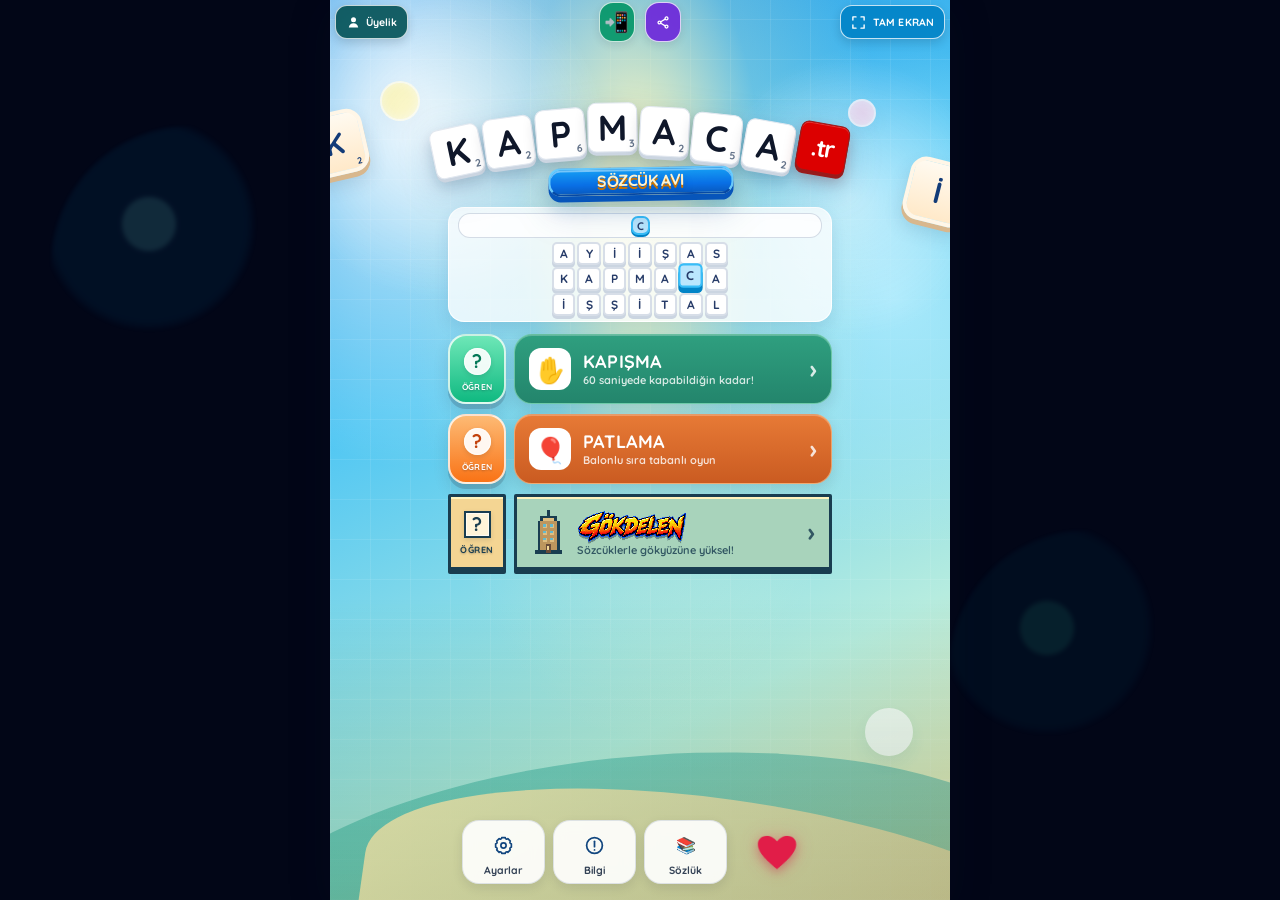
==== index.html @ e05ab5bc "v708: remove unused debug styles and bump version" ====
<!DOCTYPE html><html lang="tr"><head><meta charset="UTF-8"><meta name="viewport" content="width=device-width, initial-scale=1.0, maximum-scale=1.0, user-scalable=no, viewport-fit=cover"><meta name="apple-mobile-web-app-capable" content="yes"><meta name="apple-mobile-web-app-status-bar-style" content="black-translucent"><meta name="mobile-web-app-capable" content="yes"><title>KAPMACA - Sözcük Avı | Ücretsiz Eğitici Türkçe Oyunu</title><script>
window.dataLayer=window.dataLayer||[];
function gtag(){dataLayer.push(arguments);}
gtag('js',new Date());
gtag('config','G-S01R78NGGH');
(function(){
  const loadAnalytics=()=>{
    if(document.getElementById('kapmaca-gtag'))return;
    const s=document.createElement('script');
    s.id='kapmaca-gtag';
    s.async=true;
    s.src='https://www.googletagmanager.com/gtag/js?id=G-S01R78NGGH';
    try{s.fetchPriority='low';}catch(_){}
    document.head.appendChild(s);
  };
  window.addEventListener('load',()=>{
    if('requestIdleCallback' in window)requestIdleCallback(loadAnalytics,{timeout:1800});
    else setTimeout(loadAnalytics,500);
  },{once:true});
})();
</script><meta name="game-version" content="v708"><meta name="description" content="KAPMACA - Sözcük Avı; çocuklar, öğrenciler ve aileler için hazırlanmış ücretsiz, reklamsız ve eğitici bir Türkçe sözcük oyunudur. Oynayarak öğren."><meta name="keywords" content="KAPMACA, sözcük oyunu, Türkçe sözcük oyunu, kelime oyunu, eğitici oyun, eğitsel oyun, çocuklar için kelime oyunu, aile dostu oyun, öğrenciler için oyun, oynayarak öğrenme, Türkçe öğrenme, sözcük dağarcığı, kelime dağarcığı, hızlı düşünme, ücretsiz oyun, reklamsız oyun, çok oyunculu sözcük oyunu"><meta name="robots" content="index,follow,max-image-preview:large,max-snippet:-1,max-video-preview:-1"><meta name="rating" content="general"><meta name="application-name" content="KAPMACA - Sözcük Avı"><meta name="apple-mobile-web-app-title" content="KAPMACA"><meta name="googlebot" content="index,follow,max-image-preview:large,max-snippet:-1,max-video-preview:-1"><meta name="bingbot" content="index,follow,max-image-preview:large,max-snippet:-1,max-video-preview:-1"><meta name="theme-color" content="#075458"><meta name="referrer" content="strict-origin-when-cross-origin"><meta name="format-detection" content="telephone=no"><link rel="canonical" href="https://kapmaca.tr/"><link rel="alternate" hreflang="tr" href="https://kapmaca.tr/"><link rel="alternate" hreflang="x-default" href="https://kapmaca.tr/"><link rel="manifest" href="manifest.webmanifest?v=592"><link rel="icon" type="image/png" sizes="32x32" href="favicon-32.png?v=592"><link rel="apple-touch-icon" sizes="180x180" href="apple-touch-icon.png?v=592"><script defer src="app.js?v=708"></script><script defer src="gokdelen-network.js?v=673"></script><meta property="og:locale" content="tr_TR"><meta property="og:type" content="website"><meta property="og:site_name" content="KAPMACA"><meta property="og:title" content="KAPMACA - Sözcük Avı | Eğitici Türkçe Oyunu"><meta property="og:description" content="Ücretsiz ve reklamsız KAPMACA ile Türkçe sözcük dağarcığını oynayarak geliştir. Çocuklar, öğrenciler ve aileler için eğitici sözcük oyunu."><meta property="og:url" content="https://kapmaca.tr/"><meta property="og:image" content="https://kapmaca.tr/icon-512.png?v=592"><meta property="og:image:alt" content="KAPMACA - Sözcük Avı eğitici Türkçe kelime oyunu"><meta name="twitter:card" content="summary"><meta name="twitter:title" content="KAPMACA - Sözcük Avı | Eğitici Türkçe Oyunu"><meta name="twitter:description" content="Ücretsiz ve reklamsız Türkçe sözcük oyunu. Çocuklar, öğrenciler ve aileler için oynayarak öğrenme ve sözcük dağarcığı geliştirme."><meta name="twitter:image" content="https://kapmaca.tr/icon-512.png?v=592"><script type="application/ld+json">{"@context":"https://schema.org","@graph":[{"@type":["WebApplication","Game","LearningResource"],"@id":"https://kapmaca.tr/#app","name":"KAPMACA - Sözcük Avı","alternateName":"KAPMACA","url":"https://kapmaca.tr/","image":"https://kapmaca.tr/icon-512.png?v=593","description":"Çocuklar, öğrenciler ve aileler için hazırlanmış ücretsiz, reklamsız ve eğitici Türkçe sözcük oyunu. Sözcük dağarcığını, hızlı düşünmeyi ve Türkçe sözcük farkındalığını oynayarak destekler.","inLanguage":"tr","applicationCategory":"EducationalApplication","applicationSubCategory":"Türkçe sözcük oyunu","operatingSystem":"Any","browserRequirements":"JavaScript destekleyen güncel bir web tarayıcısı","isAccessibleForFree":true,"isFamilyFriendly":true,"genre":["Sözcük oyunu","Kelime oyunu","Eğitsel oyun","Aile oyunu","Çok oyunculu oyun"],"keywords":"Türkçe sözcük oyunu, kelime oyunu, eğitici oyun, çocuklar için oyun, aile dostu oyun, oynayarak öğrenme, sözcük dağarcığı, ücretsiz oyun, reklamsız oyun","educationalUse":["Oynayarak öğrenme","Sözcük dağarcığını geliştirme","Hızlı düşünme","Türkçe sözcük farkındalığı","Dil becerilerini destekleme"],"learningResourceType":"Eğitsel sözcük oyunu","audience":[{"@type":"EducationalAudience","educationalRole":"student"},{"@type":"Audience","audienceType":"Çocuklar ve aileler"},{"@type":"Audience","audienceType":"Türkçe sözcük dağarcığını geliştirmek isteyen genel kullanıcılar"}],"contentRating":"Genel izleyici; çocuk ve aile kullanımına uygun içerik","offers":{"@type":"Offer","price":"0","priceCurrency":"TRY","availability":"https://schema.org/InStock"}},{"@type":"WebSite","@id":"https://kapmaca.tr/#website","url":"https://kapmaca.tr/","name":"KAPMACA - Sözcük Avı","alternateName":"KAPMACA","inLanguage":"tr","description":"Ücretsiz ve reklamsız, çocuklar ve aileler için eğitici Türkçe sözcük oyunu.","isFamilyFriendly":true,"isAccessibleForFree":true}]}</script><link rel="preconnect" href="https://fonts.googleapis.com"><link rel="preconnect" href="https://fonts.gstatic.com" crossorigin><link href="https://fonts.googleapis.com/css2?family=Quicksand:wght@700;800;900&display=swap" rel="stylesheet"><style id="kapmaca-css-v548">@layer properties; @layer theme,base,components,utilities; @layer theme{:root,:host{--font-sans:ui-sans-serif,system-ui,sans-serif,"Apple Color Emoji","Segoe UI Emoji","Segoe UI Symbol","Noto Color Emoji"; --font-mono:ui-monospace,SFMono-Regular,Menlo,Monaco,Consolas,"Liberation Mono","Courier New",monospace; --color-red-50:oklch(97.1% .013 17.38); --color-red-500:oklch(63.7% .237 25.331); --color-red-600:oklch(57.7% .245 27.325); --color-red-700:oklch(50.5% .213 27.518); --color-orange-50:oklch(98% .016 73.684); --color-orange-100:oklch(95.4% .038 75.164); --color-orange-300:oklch(83.7% .128 66.29); --color-orange-900:oklch(40.8% .123 38.172); --color-amber-50:oklch(98.7% .022 95.277); --color-amber-100:oklch(96.2% .059 95.617); --color-amber-200:oklch(92.4% .12 95.746); --color-amber-300:oklch(87.9% .169 91.605); --color-amber-400:oklch(82.8% .189 84.429); --color-amber-500:oklch(76.9% .188 70.08); --color-amber-600:oklch(66.6% .179 58.318); --color-amber-700:oklch(55.5% .163 48.998); --color-amber-900:oklch(41.4% .112 45.904); --color-amber-950:oklch(27.9% .077 45.635); --color-yellow-100:oklch(97.3% .071 103.193); --color-yellow-200:oklch(94.5% .129 101.54); --color-yellow-400:oklch(85.2% .199 91.936); --color-green-50:oklch(98.2% .018 155.826); --color-green-100:oklch(96.2% .044 156.743); --color-green-300:oklch(87.1% .15 154.449); --color-green-500:oklch(72.3% .219 149.579); --color-green-600:oklch(62.7% .194 149.214); --color-green-900:oklch(39.3% .095 152.535); --color-emerald-50:oklch(97.9% .021 166.113); --color-emerald-100:oklch(95% .052 163.051); --color-emerald-200:oklch(90.5% .093 164.15); --color-emerald-300:oklch(84.5% .143 164.978); --color-emerald-400:oklch(76.5% .177 163.223); --color-emerald-800:oklch(43.2% .095 166.913); --color-emerald-900:oklch(37.8% .077 168.94); --color-cyan-100:oklch(95.6% .045 203.388); --color-sky-50:oklch(97.7% .013 236.62); --color-sky-100:oklch(95.1% .026 236.824); --color-sky-200:oklch(90.1% .058 230.902); --color-sky-300:oklch(82.8% .111 230.318); --color-sky-400:oklch(74.6% .16 232.661); --color-sky-600:oklch(58.8% .158 241.966); --color-sky-700:oklch(50% .134 242.749); --color-sky-900:oklch(39.1% .09 240.876); --color-sky-950:oklch(29.3% .066 243.157); --color-blue-100:oklch(93.2% .032 255.585); --color-blue-200:oklch(88.2% .059 254.128); --color-blue-600:oklch(54.6% .245 262.881); --color-indigo-50:oklch(96.2% .018 272.314); --color-indigo-100:oklch(93% .034 272.788); --color-indigo-200:oklch(87% .065 274.039); --color-indigo-300:oklch(78.5% .115 274.713); --color-indigo-500:oklch(58.5% .233 277.117); --color-indigo-600:oklch(51.1% .262 276.966); --color-indigo-700:oklch(45.7% .24 277.023); --color-indigo-800:oklch(39.8% .195 277.366); --color-indigo-900:oklch(35.9% .144 278.697); --color-indigo-950:oklch(25.7% .09 281.288); --color-violet-50:oklch(96.9% .016 293.756); --color-violet-100:oklch(94.3% .029 294.588); --color-violet-200:oklch(89.4% .057 293.283); --color-violet-400:oklch(70.2% .183 293.541); --color-violet-900:oklch(38% .189 293.745); --color-violet-950:oklch(28.3% .141 291.089); --color-pink-200:oklch(89.9% .061 343.231); --color-rose-50:oklch(96.9% .015 12.422); --color-rose-100:oklch(94.1% .03 12.58); --color-rose-200:oklch(89.2% .058 10.001); --color-rose-300:oklch(81% .117 11.638); --color-rose-500:oklch(64.5% .246 16.439); --color-rose-600:oklch(58.6% .253 17.585); --color-rose-700:oklch(51.4% .222 16.935); --color-rose-800:oklch(45.5% .188 13.697); --color-rose-900:oklch(41% .159 10.272); --color-rose-950:oklch(27.1% .105 12.094); --color-slate-50:oklch(98.4% .003 247.858); --color-slate-100:oklch(96.8% .007 247.896); --color-slate-200:oklch(92.9% .013 255.508); --color-slate-300:oklch(86.9% .022 252.894); --color-slate-400:oklch(70.4% .04 256.788); --color-slate-500:oklch(55.4% .046 257.417); --color-slate-600:oklch(44.6% .043 257.281); --color-slate-700:oklch(37.2% .044 257.287); --color-slate-800:oklch(27.9% .041 260.031); --color-slate-900:oklch(20.8% .042 265.755); --color-slate-950:oklch(12.9% .042 264.695); --color-black:#000; --color-white:#fff; --spacing:.25rem; --container-sm:24rem; --container-md:28rem; --text-xs:.75rem; --text-xs--line-height:calc(1 / .75); --text-sm:.875rem; --text-sm--line-height:calc(1.25 / .875); --text-base:1rem; --text-base--line-height:calc(1.5 / 1); --text-lg:1.125rem; --text-lg--line-height:calc(1.75 / 1.125); --text-xl:1.25rem; --text-xl--line-height:calc(1.75 / 1.25); --text-2xl:1.5rem; --text-2xl--line-height:calc(2 / 1.5); --text-3xl:1.875rem; --text-3xl--line-height:calc(2.25 / 1.875); --text-7xl:4.5rem; --text-7xl--line-height:1; --font-weight-bold:700; --font-weight-black:900; --tracking-tight:-0.025em; --tracking-wide:.025em; --tracking-widest:.1em; --leading-tight:1.25; --leading-snug:1.375; --leading-relaxed:1.625; --radius-lg:.5rem; --radius-xl:.75rem; --radius-2xl:1rem; --radius-3xl:1.5rem; --drop-shadow-sm:0 1px 2px rgb(0 0 0 / .15); --drop-shadow-lg:0 4px 4px rgb(0 0 0 / .15); --animate-spin:spin 1s linear infinite; --blur-sm:8px; --blur-md:12px; --default-transition-duration:150ms; --default-transition-timing-function:cubic-bezier(0.4,0,0.2,1); --default-font-family:var(--font-sans); --default-mono-font-family:var(--font-mono)}} @layer base{*,::after,::before,::backdrop,::file-selector-button{box-sizing:border-box; margin:0; padding:0; border:0 solid} html,:host{line-height:1.5; -webkit-text-size-adjust:100%; tab-size:4; font-family:var(--default-font-family,ui-sans-serif,system-ui,sans-serif,"Apple Color Emoji","Segoe UI Emoji","Segoe UI Symbol","Noto Color Emoji"); font-feature-settings:var(--default-font-feature-settings,normal); font-variation-settings:var(--default-font-variation-settings,normal); -webkit-tap-highlight-color:transparent} hr{height:0; color:inherit; border-top-width:1px} abbr:where([title]){-webkit-text-decoration:underline dotted; text-decoration:underline dotted} h1,h2,h3,h4,h5,h6{font-size:inherit; font-weight:inherit} a{color:inherit; -webkit-text-decoration:inherit; text-decoration:inherit} b,strong{font-weight:bolder} code,kbd,samp,pre{font-family:var(--default-mono-font-family,ui-monospace,SFMono-Regular,Menlo,Monaco,Consolas,"Liberation Mono","Courier New",monospace); font-feature-settings:var(--default-mono-font-feature-settings,normal); font-variation-settings:var(--default-mono-font-variation-settings,normal); font-size:1em} small{font-size:80%} sub,sup{font-size:75%; line-height:0; position:relative; vertical-align:baseline} sub{bottom:-0.25em} sup{top:-0.5em} table{text-indent:0; border-color:inherit; border-collapse:collapse}:-moz-focusring{outline:auto} progress{vertical-align:baseline} summary{display:list-item} ol,ul,menu{list-style:none} img,svg,video,canvas,audio,iframe,embed,object{display:block; vertical-align:middle} img,video{max-width:100%; height:auto} button,input,select,optgroup,textarea,::file-selector-button{font:inherit; font-feature-settings:inherit; font-variation-settings:inherit; letter-spacing:inherit; color:inherit; border-radius:0; background-color:transparent; opacity:1}:where(select:is([multiple],[size])) optgroup{font-weight:bolder}:where(select:is([multiple],[size])) optgroup option{padding-inline-start:20px}::file-selector-button{margin-inline-end:4px}::placeholder{opacity:1} @supports (not (-webkit-appearance:-apple-pay-button)) or (contain-intrinsic-size:1px){::placeholder{color:currentcolor} @supports (color:color-mix(in lab,red,red)){::placeholder{color:color-mix(in oklab,currentcolor 50%,transparent)}}} textarea{resize:vertical}::-webkit-search-decoration{-webkit-appearance:none}::-webkit-date-and-time-value{min-height:1lh; text-align:inherit}::-webkit-datetime-edit{display:inline-flex}::-webkit-datetime-edit-fields-wrapper{padding:0}::-webkit-datetime-edit,::-webkit-datetime-edit-year-field,::-webkit-datetime-edit-month-field,::-webkit-datetime-edit-day-field,::-webkit-datetime-edit-hour-field,::-webkit-datetime-edit-minute-field,::-webkit-datetime-edit-second-field,::-webkit-datetime-edit-millisecond-field,::-webkit-datetime-edit-meridiem-field{padding-block:0}:-moz-ui-invalid{box-shadow:none} button,input:where([type="button"],[type="reset"],[type="submit"]),::file-selector-button{appearance:button}::-webkit-inner-spin-button,::-webkit-outer-spin-button{height:auto} [hidden]:where(:not([hidden="until-found"])){display:none !important}} @layer utilities{.pointer-events-none{pointer-events:none} .absolute{position:absolute} .relative{position:relative} .inset-0{inset:calc(var(--spacing) * 0)} .top-3{top:calc(var(--spacing) * 3)} .top-28{top:calc(var(--spacing) * 28)} .top-40{top:calc(var(--spacing) * 40)} .top-\[9\%\]{top:9%} .top-\[11\%\]{top:11%} .-right-5{right:calc(var(--spacing) * -5)} .right-1{right:calc(var(--spacing) * 1)} .right-3{right:calc(var(--spacing) * 3)} .right-\[6\%\]{right:6%} .right-\[12\%\]{right:12%} .bottom-0{bottom:calc(var(--spacing) * 0)} .bottom-\[16\%\]{bottom:16%} .-left-7{left:calc(var(--spacing) * -7)} .left-2{left:calc(var(--spacing) * 2)} .left-\[8\%\]{left:8%} .z-10{z-index:10} .z-30{z-index:30} .z-40{z-index:40} .z-50{z-index:50} .z-\[60\]{z-index:60} .z-\[70\]{z-index:70} .z-\[80\]{z-index:80} .mx-auto{margin-inline:auto} .-mt-1{margin-top:calc(var(--spacing) * -1)} .mt-0\.5{margin-top:calc(var(--spacing) * .5)} .mt-1{margin-top:calc(var(--spacing) * 1)} .mt-1\.5{margin-top:calc(var(--spacing) * 1.5)} .mt-2{margin-top:calc(var(--spacing) * 2)} .mt-2\.5{margin-top:calc(var(--spacing) * 2.5)} .mt-3{margin-top:calc(var(--spacing) * 3)} .mt-5{margin-top:calc(var(--spacing) * 5)} .mt-8{margin-top:calc(var(--spacing) * 8)} .mt-auto{margin-top:auto} .mr-1{margin-right:calc(var(--spacing) * 1)} .mr-2{margin-right:calc(var(--spacing) * 2)} .mb-1{margin-bottom:calc(var(--spacing) * 1)} .mb-1\.5{margin-bottom:calc(var(--spacing) * 1.5)} .mb-2{margin-bottom:calc(var(--spacing) * 2)} .mb-3{margin-bottom:calc(var(--spacing) * 3)} .mb-4{margin-bottom:calc(var(--spacing) * 4)} .mb-6{margin-bottom:calc(var(--spacing) * 6)} .mb-\[-10px\]{margin-bottom:-10px} .block{display:block} .flex{display:flex} .grid{display:grid} .hidden{display:none} .inline-flex{display:inline-flex} .h-1\.5{height:calc(var(--spacing) * 1.5)} .h-4{height:calc(var(--spacing) * 4)} .h-5{height:calc(var(--spacing) * 5)} .h-6{height:calc(var(--spacing) * 6)} .h-7{height:calc(var(--spacing) * 7)} .h-8{height:calc(var(--spacing) * 8)} .h-10{height:calc(var(--spacing) * 10)} .h-12{height:calc(var(--spacing) * 12)} .h-16{height:calc(var(--spacing) * 16)} .h-full{height:100%} .h-screen{height:100vh} .max-h-20{max-height:calc(var(--spacing) * 20)} .max-h-\[96\%\]{max-height:96%} .min-h-0{min-height:calc(var(--spacing) * 0)} .min-h-\[26px\]{min-height:26px} .min-h-\[34px\]{min-height:34px} .min-h-\[36px\]{min-height:36px} .min-h-\[40px\]{min-height:40px} .min-h-\[48px\]{min-height:48px} .min-h-\[54px\]{min-height:54px} .min-h-\[76px\]{min-height:76px} .w-1\.5{width:calc(var(--spacing) * 1.5)} .w-4{width:calc(var(--spacing) * 4)} .w-5{width:calc(var(--spacing) * 5)} .w-7{width:calc(var(--spacing) * 7)} .w-8{width:calc(var(--spacing) * 8)} .w-10{width:calc(var(--spacing) * 10)} .w-11\/12{width:calc(11/12 * 100%)} .w-12{width:calc(var(--spacing) * 12)} .w-16{width:calc(var(--spacing) * 16)} .w-\[45\%\]{width:45%} .w-\[94\%\]{width:94%} .w-\[118px\]{width:118px} .w-full{width:100%} .w-max{width:max-content} .w-screen{width:100vw} .max-w-\[260px\]{max-width:260px} .max-w-md{max-width:var(--container-md)} .max-w-sm{max-width:var(--container-sm)} .min-w-0{min-width:calc(var(--spacing) * 0)} .min-w-\[58px\]{min-width:58px} .flex-1{flex:1} .shrink-0{flex-shrink:0} .flex-grow{flex-grow:1} .-rotate-1{rotate:calc(1deg * -1)} .rotate-\[-13deg\]{rotate:-13deg} .rotate-\[14deg\]{rotate:14deg} .animate-spin{animation:var(--animate-spin)} .cursor-default{cursor:default} .cursor-text{cursor:text} .touch-none{touch-action:none} .grid-cols-1{grid-template-columns:repeat(1,minmax(0,1fr))} .grid-cols-2{grid-template-columns:repeat(2,minmax(0,1fr))} .grid-cols-4{grid-template-columns:repeat(4,minmax(0,1fr))} .flex-col{flex-direction:column} .flex-row{flex-direction:row} .flex-row-reverse{flex-direction:row-reverse} .flex-nowrap{flex-wrap:nowrap} .flex-wrap{flex-wrap:wrap} .content-start{align-content:flex-start} .items-center{align-items:center} .items-end{align-items:flex-end} .items-start{align-items:flex-start} .items-stretch{align-items:stretch} .justify-between{justify-content:space-between} .justify-center{justify-content:center} .justify-start{justify-content:flex-start} .gap-1{gap:calc(var(--spacing) * 1)} .gap-1\.5{gap:calc(var(--spacing) * 1.5)} .gap-2{gap:calc(var(--spacing) * 2)} .gap-2\.5{gap:calc(var(--spacing) * 2.5)} .gap-3{gap:calc(var(--spacing) * 3)} .gap-4{gap:calc(var(--spacing) * 4)} .space-y-1{}:where(.space-y-1>:not(:last-child)){--tw-space-y-reverse:0; margin-block-start:calc(calc(var(--spacing) * 1) * var(--tw-space-y-reverse)); margin-block-end:calc(calc(var(--spacing) * 1) * calc(1 - var(--tw-space-y-reverse)))} .space-y-1\.5{}:where(.space-y-1\.5>:not(:last-child)){--tw-space-y-reverse:0; margin-block-start:calc(calc(var(--spacing) * 1.5) * var(--tw-space-y-reverse)); margin-block-end:calc(calc(var(--spacing) * 1.5) * calc(1 - var(--tw-space-y-reverse)))} .space-y-2{}:where(.space-y-2>:not(:last-child)){--tw-space-y-reverse:0; margin-block-start:calc(calc(var(--spacing) * 2) * var(--tw-space-y-reverse)); margin-block-end:calc(calc(var(--spacing) * 2) * calc(1 - var(--tw-space-y-reverse)))} .space-y-3{}:where(.space-y-3>:not(:last-child)){--tw-space-y-reverse:0; margin-block-start:calc(calc(var(--spacing) * 3) * var(--tw-space-y-reverse)); margin-block-end:calc(calc(var(--spacing) * 3) * calc(1 - var(--tw-space-y-reverse)))} .justify-self-center{justify-self:center} .justify-self-end{justify-self:flex-end} .justify-self-start{justify-self:flex-start} .truncate{overflow:hidden; text-overflow:ellipsis; white-space:nowrap} .overflow-hidden{overflow:hidden} .overflow-x-auto{overflow-x:auto} .overflow-y-auto{overflow-y:auto} .rounded-2xl{border-radius:var(--radius-2xl)} .rounded-3xl{border-radius:var(--radius-3xl)} .rounded-\[11px\]{border-radius:11px} .rounded-\[14px\]{border-radius:14px} .rounded-\[15px\]{border-radius:15px} .rounded-\[18px\]{border-radius:18px} .rounded-\[20px\]{border-radius:20px} .rounded-\[24px\]{border-radius:24px} .rounded-\[28px\]{border-radius:28px} .rounded-\[30px\]{border-radius:30px} .rounded-full{border-radius:calc(infinity * 1px)} .rounded-lg{border-radius:var(--radius-lg)} .rounded-xl{border-radius:var(--radius-xl)} .border{border-style:var(--tw-border-style); border-width:1px} .border-2{border-style:var(--tw-border-style); border-width:2px} .border-4{border-style:var(--tw-border-style); border-width:4px} .border-r{border-right-style:var(--tw-border-style); border-right-width:1px} .border-b{border-bottom-style:var(--tw-border-style); border-bottom-width:1px} .border-amber-100{border-color:var(--color-amber-100)} .border-amber-200{border-color:var(--color-amber-200)} .border-black{border-color:var(--color-black)} .border-emerald-100{border-color:var(--color-emerald-100)} .border-emerald-200\/70{border-color:color-mix(in srgb,oklch(90.5% .093 164.15) 70%,transparent)} @supports (color:color-mix(in lab,red,red)){.border-emerald-200\/70{border-color:color-mix(in oklab,var(--color-emerald-200) 70%,transparent)}} .border-emerald-300{border-color:var(--color-emerald-300)} .border-green-300{border-color:var(--color-green-300)} .border-indigo-100{border-color:var(--color-indigo-100)} .border-indigo-200{border-color:var(--color-indigo-200)} .border-indigo-300{border-color:var(--color-indigo-300)} .border-indigo-800{border-color:var(--color-indigo-800)} .border-orange-300{border-color:var(--color-orange-300)} .border-red-500{border-color:var(--color-red-500)} .border-rose-200{border-color:var(--color-rose-200)} .border-rose-300{border-color:var(--color-rose-300)} .border-sky-100{border-color:var(--color-sky-100)} .border-sky-200{border-color:var(--color-sky-200)} .border-sky-200\/70{border-color:color-mix(in srgb,oklch(90.1% .058 230.902) 70%,transparent)} @supports (color:color-mix(in lab,red,red)){.border-sky-200\/70{border-color:color-mix(in oklab,var(--color-sky-200) 70%,transparent)}} .border-sky-300{border-color:var(--color-sky-300)} .border-sky-400{border-color:var(--color-sky-400)} .border-slate-200{border-color:var(--color-slate-200)} .border-slate-200\/80{border-color:color-mix(in srgb,oklch(92.9% .013 255.508) 80%,transparent)} @supports (color:color-mix(in lab,red,red)){.border-slate-200\/80{border-color:color-mix(in oklab,var(--color-slate-200) 80%,transparent)}} .border-slate-300{border-color:var(--color-slate-300)} .border-slate-700{border-color:var(--color-slate-700)} .border-slate-800{border-color:var(--color-slate-800)} .border-violet-100{border-color:var(--color-violet-100)} .border-violet-200{border-color:var(--color-violet-200)} .border-white{border-color:var(--color-white)} .border-yellow-400{border-color:var(--color-yellow-400)} .border-t-amber-500{border-top-color:var(--color-amber-500)} .border-t-sky-600{border-top-color:var(--color-sky-600)} .bg-amber-50{background-color:var(--color-amber-50)} .bg-amber-50\/80{background-color:color-mix(in srgb,oklch(98.7% .022 95.277) 80%,transparent)} @supports (color:color-mix(in lab,red,red)){.bg-amber-50\/80{background-color:color-mix(in oklab,var(--color-amber-50) 80%,transparent)}} .bg-amber-100{background-color:var(--color-amber-100)} .bg-amber-400{background-color:var(--color-amber-400)} .bg-black{background-color:var(--color-black)} .bg-emerald-50{background-color:var(--color-emerald-50)} .bg-emerald-100{background-color:var(--color-emerald-100)} .bg-emerald-400{background-color:var(--color-emerald-400)} .bg-green-100{background-color:var(--color-green-100)} .bg-indigo-50{background-color:var(--color-indigo-50)} .bg-indigo-100{background-color:var(--color-indigo-100)} .bg-indigo-600{background-color:var(--color-indigo-600)} .bg-indigo-950{background-color:var(--color-indigo-950)} .bg-indigo-950\/90{background-color:color-mix(in srgb,oklch(25.7% .09 281.288) 90%,transparent)} @supports (color:color-mix(in lab,red,red)){.bg-indigo-950\/90{background-color:color-mix(in oklab,var(--color-indigo-950) 90%,transparent)}} .bg-orange-100{background-color:var(--color-orange-100)} .bg-pink-200{background-color:var(--color-pink-200)} .bg-red-600{background-color:var(--color-red-600)} .bg-rose-50{background-color:var(--color-rose-50)} .bg-rose-100{background-color:var(--color-rose-100)} .bg-rose-600{background-color:var(--color-rose-600)} .bg-sky-50{background-color:var(--color-sky-50)} .bg-sky-50\/80{background-color:color-mix(in srgb,oklch(97.7% .013 236.62) 80%,transparent)} @supports (color:color-mix(in lab,red,red)){.bg-sky-50\/80{background-color:color-mix(in oklab,var(--color-sky-50) 80%,transparent)}} .bg-sky-100{background-color:var(--color-sky-100)} .bg-sky-200{background-color:var(--color-sky-200)} .bg-sky-400{background-color:var(--color-sky-400)} .bg-slate-50{background-color:var(--color-slate-50)} .bg-slate-100{background-color:var(--color-slate-100)} .bg-slate-900{background-color:var(--color-slate-900)} .bg-slate-950{background-color:var(--color-slate-950)} .bg-slate-950\/45{background-color:color-mix(in srgb,oklch(12.9% .042 264.695) 45%,transparent)} @supports (color:color-mix(in lab,red,red)){.bg-slate-950\/45{background-color:color-mix(in oklab,var(--color-slate-950) 45%,transparent)}} .bg-slate-950\/55{background-color:color-mix(in srgb,oklch(12.9% .042 264.695) 55%,transparent)} @supports (color:color-mix(in lab,red,red)){.bg-slate-950\/55{background-color:color-mix(in oklab,var(--color-slate-950) 55%,transparent)}} .bg-slate-950\/80{background-color:color-mix(in srgb,oklch(12.9% .042 264.695) 80%,transparent)} @supports (color:color-mix(in lab,red,red)){.bg-slate-950\/80{background-color:color-mix(in oklab,var(--color-slate-950) 80%,transparent)}} .bg-slate-950\/85{background-color:color-mix(in srgb,oklch(12.9% .042 264.695) 85%,transparent)} @supports (color:color-mix(in lab,red,red)){.bg-slate-950\/85{background-color:color-mix(in oklab,var(--color-slate-950) 85%,transparent)}} .bg-slate-950\/95{background-color:color-mix(in srgb,oklch(12.9% .042 264.695) 95%,transparent)} @supports (color:color-mix(in lab,red,red)){.bg-slate-950\/95{background-color:color-mix(in oklab,var(--color-slate-950) 95%,transparent)}} .bg-violet-50{background-color:var(--color-violet-50)} .bg-white{background-color:var(--color-white)} .bg-white\/75{background-color:color-mix(in srgb,#fff 75%,transparent)} @supports (color:color-mix(in lab,red,red)){.bg-white\/75{background-color:color-mix(in oklab,var(--color-white) 75%,transparent)}} .bg-white\/90{background-color:color-mix(in srgb,#fff 90%,transparent)} @supports (color:color-mix(in lab,red,red)){.bg-white\/90{background-color:color-mix(in oklab,var(--color-white) 90%,transparent)}} .bg-white\/95{background-color:color-mix(in srgb,#fff 95%,transparent)} @supports (color:color-mix(in lab,red,red)){.bg-white\/95{background-color:color-mix(in oklab,var(--color-white) 95%,transparent)}} .bg-yellow-200{background-color:var(--color-yellow-200)} .bg-gradient-to-b{--tw-gradient-position:to bottom in oklab; background-image:linear-gradient(var(--tw-gradient-stops))} .bg-gradient-to-br{--tw-gradient-position:to bottom right in oklab; background-image:linear-gradient(var(--tw-gradient-stops))} .bg-gradient-to-r{--tw-gradient-position:to right in oklab; background-image:linear-gradient(var(--tw-gradient-stops))} .from-amber-50{--tw-gradient-from:var(--color-amber-50); --tw-gradient-stops:var(--tw-gradient-via-stops,var(--tw-gradient-position),var(--tw-gradient-from) var(--tw-gradient-from-position),var(--tw-gradient-to) var(--tw-gradient-to-position))} .from-amber-400{--tw-gradient-from:var(--color-amber-400); --tw-gradient-stops:var(--tw-gradient-via-stops,var(--tw-gradient-position),var(--tw-gradient-from) var(--tw-gradient-from-position),var(--tw-gradient-to) var(--tw-gradient-to-position))} .from-emerald-400{--tw-gradient-from:var(--color-emerald-400); --tw-gradient-stops:var(--tw-gradient-via-stops,var(--tw-gradient-position),var(--tw-gradient-from) var(--tw-gradient-from-position),var(--tw-gradient-to) var(--tw-gradient-to-position))} .from-indigo-50{--tw-gradient-from:var(--color-indigo-50); --tw-gradient-stops:var(--tw-gradient-via-stops,var(--tw-gradient-position),var(--tw-gradient-from) var(--tw-gradient-from-position),var(--tw-gradient-to) var(--tw-gradient-to-position))} .from-indigo-100{--tw-gradient-from:var(--color-indigo-100); --tw-gradient-stops:var(--tw-gradient-via-stops,var(--tw-gradient-position),var(--tw-gradient-from) var(--tw-gradient-from-position),var(--tw-gradient-to) var(--tw-gradient-to-position))} .from-red-500{--tw-gradient-from:var(--color-red-500); --tw-gradient-stops:var(--tw-gradient-via-stops,var(--tw-gradient-position),var(--tw-gradient-from) var(--tw-gradient-from-position),var(--tw-gradient-to) var(--tw-gradient-to-position))} .from-rose-50{--tw-gradient-from:var(--color-rose-50); --tw-gradient-stops:var(--tw-gradient-via-stops,var(--tw-gradient-position),var(--tw-gradient-from) var(--tw-gradient-from-position),var(--tw-gradient-to) var(--tw-gradient-to-position))} .from-rose-500{--tw-gradient-from:var(--color-rose-500); --tw-gradient-stops:var(--tw-gradient-via-stops,var(--tw-gradient-position),var(--tw-gradient-from) var(--tw-gradient-from-position),var(--tw-gradient-to) var(--tw-gradient-to-position))} .from-sky-50{--tw-gradient-from:var(--color-sky-50); --tw-gradient-stops:var(--tw-gradient-via-stops,var(--tw-gradient-position),var(--tw-gradient-from) var(--tw-gradient-from-position),var(--tw-gradient-to) var(--tw-gradient-to-position))} .from-sky-100{--tw-gradient-from:var(--color-sky-100); --tw-gradient-stops:var(--tw-gradient-via-stops,var(--tw-gradient-position),var(--tw-gradient-from) var(--tw-gradient-from-position),var(--tw-gradient-to) var(--tw-gradient-to-position))} .from-sky-400{--tw-gradient-from:var(--color-sky-400); --tw-gradient-stops:var(--tw-gradient-via-stops,var(--tw-gradient-position),var(--tw-gradient-from) var(--tw-gradient-from-position),var(--tw-gradient-to) var(--tw-gradient-to-position))} .from-slate-100{--tw-gradient-from:var(--color-slate-100); --tw-gradient-stops:var(--tw-gradient-via-stops,var(--tw-gradient-position),var(--tw-gradient-from) var(--tw-gradient-from-position),var(--tw-gradient-to) var(--tw-gradient-to-position))} .from-violet-400{--tw-gradient-from:var(--color-violet-400); --tw-gradient-stops:var(--tw-gradient-via-stops,var(--tw-gradient-position),var(--tw-gradient-from) var(--tw-gradient-from-position),var(--tw-gradient-to) var(--tw-gradient-to-position))} .via-sky-200{--tw-gradient-via:var(--color-sky-200); --tw-gradient-via-stops:var(--tw-gradient-position),var(--tw-gradient-from) var(--tw-gradient-from-position),var(--tw-gradient-via) var(--tw-gradient-via-position),var(--tw-gradient-to) var(--tw-gradient-to-position); --tw-gradient-stops:var(--tw-gradient-via-stops)} .via-white{--tw-gradient-via:var(--color-white); --tw-gradient-via-stops:var(--tw-gradient-position),var(--tw-gradient-from) var(--tw-gradient-from-position),var(--tw-gradient-via) var(--tw-gradient-via-position),var(--tw-gradient-to) var(--tw-gradient-to-position); --tw-gradient-stops:var(--tw-gradient-via-stops)} .to-amber-50{--tw-gradient-to:var(--color-amber-50); --tw-gradient-stops:var(--tw-gradient-via-stops,var(--tw-gradient-position),var(--tw-gradient-from) var(--tw-gradient-from-position),var(--tw-gradient-to) var(--tw-gradient-to-position))} .to-blue-100{--tw-gradient-to:var(--color-blue-100); --tw-gradient-stops:var(--tw-gradient-via-stops,var(--tw-gradient-position),var(--tw-gradient-from) var(--tw-gradient-from-position),var(--tw-gradient-to) var(--tw-gradient-to-position))} .to-blue-200{--tw-gradient-to:var(--color-blue-200); --tw-gradient-stops:var(--tw-gradient-via-stops,var(--tw-gradient-position),var(--tw-gradient-from) var(--tw-gradient-from-position),var(--tw-gradient-to) var(--tw-gradient-to-position))} .to-blue-600{--tw-gradient-to:var(--color-blue-600); --tw-gradient-stops:var(--tw-gradient-via-stops,var(--tw-gradient-position),var(--tw-gradient-from) var(--tw-gradient-from-position),var(--tw-gradient-to) var(--tw-gradient-to-position))} .to-cyan-100{--tw-gradient-to:var(--color-cyan-100); --tw-gradient-stops:var(--tw-gradient-via-stops,var(--tw-gradient-position),var(--tw-gradient-from) var(--tw-gradient-from-position),var(--tw-gradient-to) var(--tw-gradient-to-position))} .to-emerald-200{--tw-gradient-to:var(--color-emerald-200); --tw-gradient-stops:var(--tw-gradient-via-stops,var(--tw-gradient-position),var(--tw-gradient-from) var(--tw-gradient-from-position),var(--tw-gradient-to) var(--tw-gradient-to-position))} .to-green-500{--tw-gradient-to:var(--color-green-500); --tw-gradient-stops:var(--tw-gradient-via-stops,var(--tw-gradient-position),var(--tw-gradient-from) var(--tw-gradient-from-position),var(--tw-gradient-to) var(--tw-gradient-to-position))} .to-green-600{--tw-gradient-to:var(--color-green-600); --tw-gradient-stops:var(--tw-gradient-via-stops,var(--tw-gradient-position),var(--tw-gradient-from) var(--tw-gradient-from-position),var(--tw-gradient-to) var(--tw-gradient-to-position))} .to-indigo-600{--tw-gradient-to:var(--color-indigo-600); --tw-gradient-stops:var(--tw-gradient-via-stops,var(--tw-gradient-position),var(--tw-gradient-from) var(--tw-gradient-from-position),var(--tw-gradient-to) var(--tw-gradient-to-position))} .to-orange-50{--tw-gradient-to:var(--color-orange-50); --tw-gradient-stops:var(--tw-gradient-via-stops,var(--tw-gradient-position),var(--tw-gradient-from) var(--tw-gradient-from-position),var(--tw-gradient-to) var(--tw-gradient-to-position))} .to-red-50{--tw-gradient-to:var(--color-red-50); --tw-gradient-stops:var(--tw-gradient-via-stops,var(--tw-gradient-position),var(--tw-gradient-from) var(--tw-gradient-from-position),var(--tw-gradient-to) var(--tw-gradient-to-position))} .to-red-600{--tw-gradient-to:var(--color-red-600); --tw-gradient-stops:var(--tw-gradient-via-stops,var(--tw-gradient-position),var(--tw-gradient-from) var(--tw-gradient-from-position),var(--tw-gradient-to) var(--tw-gradient-to-position))} .to-rose-600{--tw-gradient-to:var(--color-rose-600); --tw-gradient-stops:var(--tw-gradient-via-stops,var(--tw-gradient-position),var(--tw-gradient-from) var(--tw-gradient-from-position),var(--tw-gradient-to) var(--tw-gradient-to-position))} .to-slate-200{--tw-gradient-to:var(--color-slate-200); --tw-gradient-stops:var(--tw-gradient-via-stops,var(--tw-gradient-position),var(--tw-gradient-from) var(--tw-gradient-from-position),var(--tw-gradient-to) var(--tw-gradient-to-position))} .to-violet-100{--tw-gradient-to:var(--color-violet-100); --tw-gradient-stops:var(--tw-gradient-via-stops,var(--tw-gradient-position),var(--tw-gradient-from) var(--tw-gradient-from-position),var(--tw-gradient-to) var(--tw-gradient-to-position))} .to-violet-200{--tw-gradient-to:var(--color-violet-200); --tw-gradient-stops:var(--tw-gradient-via-stops,var(--tw-gradient-position),var(--tw-gradient-from) var(--tw-gradient-from-position),var(--tw-gradient-to) var(--tw-gradient-to-position))} .to-white{--tw-gradient-to:var(--color-white); --tw-gradient-stops:var(--tw-gradient-via-stops,var(--tw-gradient-position),var(--tw-gradient-from) var(--tw-gradient-from-position),var(--tw-gradient-to) var(--tw-gradient-to-position))} .to-yellow-100{--tw-gradient-to:var(--color-yellow-100); --tw-gradient-stops:var(--tw-gradient-via-stops,var(--tw-gradient-position),var(--tw-gradient-from) var(--tw-gradient-from-position),var(--tw-gradient-to) var(--tw-gradient-to-position))} .to-yellow-400{--tw-gradient-to:var(--color-yellow-400); --tw-gradient-stops:var(--tw-gradient-via-stops,var(--tw-gradient-position),var(--tw-gradient-from) var(--tw-gradient-from-position),var(--tw-gradient-to) var(--tw-gradient-to-position))} .p-1{padding:calc(var(--spacing) * 1)} .p-2{padding:calc(var(--spacing) * 2)} .p-3{padding:calc(var(--spacing) * 3)} .p-4{padding:calc(var(--spacing) * 4)} .p-5{padding:calc(var(--spacing) * 5)} .p-6{padding:calc(var(--spacing) * 6)} .p-7{padding:calc(var(--spacing) * 7)} .px-1{padding-inline:calc(var(--spacing) * 1)} .px-1\.5{padding-inline:calc(var(--spacing) * 1.5)} .px-2{padding-inline:calc(var(--spacing) * 2)} .px-2\.5{padding-inline:calc(var(--spacing) * 2.5)} .px-3{padding-inline:calc(var(--spacing) * 3)} .px-4{padding-inline:calc(var(--spacing) * 4)} .px-5{padding-inline:calc(var(--spacing) * 5)} .py-0\.5{padding-block:calc(var(--spacing) * .5)} .py-1{padding-block:calc(var(--spacing) * 1)} .py-1\.5{padding-block:calc(var(--spacing) * 1.5)} .py-2{padding-block:calc(var(--spacing) * 2)} .py-2\.5{padding-block:calc(var(--spacing) * 2.5)} .py-3{padding-block:calc(var(--spacing) * 3)} .py-3\.5{padding-block:calc(var(--spacing) * 3.5)} .pt-1{padding-top:calc(var(--spacing) * 1)} .pt-3{padding-top:calc(var(--spacing) * 3)} .pt-5{padding-top:calc(var(--spacing) * 5)} .pr-2{padding-right:calc(var(--spacing) * 2)} .pb-0{padding-bottom:calc(var(--spacing) * 0)} .pb-3{padding-bottom:calc(var(--spacing) * 3)} .pb-4{padding-bottom:calc(var(--spacing) * 4)} .pb-6{padding-bottom:calc(var(--spacing) * 6)} .text-center{text-align:center} .text-left{text-align:left} .text-right{text-align:right} .text-2xl{font-size:var(--text-2xl); line-height:var(--tw-leading,var(--text-2xl--line-height))} .text-3xl{font-size:var(--text-3xl); line-height:var(--tw-leading,var(--text-3xl--line-height))} .text-7xl{font-size:var(--text-7xl); line-height:var(--tw-leading,var(--text-7xl--line-height))} .text-base{font-size:var(--text-base); line-height:var(--tw-leading,var(--text-base--line-height))} .text-lg{font-size:var(--text-lg); line-height:var(--tw-leading,var(--text-lg--line-height))} .text-sm{font-size:var(--text-sm); line-height:var(--tw-leading,var(--text-sm--line-height))} .text-xl{font-size:var(--text-xl); line-height:var(--tw-leading,var(--text-xl--line-height))} .text-xs{font-size:var(--text-xs); line-height:var(--tw-leading,var(--text-xs--line-height))} .text-\[9px\]{font-size:9px} .text-\[10\.5px\]{font-size:10.5px} .text-\[10px\]{font-size:10px} .text-\[11px\]{font-size:11px} .text-\[12px\]{font-size:12px} .text-\[15px\]{font-size:15px} .text-\[30px\]{font-size:30px} .text-\[32px\]{font-size:32px} .leading-5{--tw-leading:calc(var(--spacing) * 5); line-height:calc(var(--spacing) * 5)} .leading-\[29px\]{--tw-leading:29px; line-height:29px} .leading-\[30px\]{--tw-leading:30px; line-height:30px} .leading-none{--tw-leading:1; line-height:1} .leading-relaxed{--tw-leading:var(--leading-relaxed); line-height:var(--leading-relaxed)} .leading-snug{--tw-leading:var(--leading-snug); line-height:var(--leading-snug)} .leading-tight{--tw-leading:var(--leading-tight); line-height:var(--leading-tight)} .font-black{--tw-font-weight:var(--font-weight-black); font-weight:var(--font-weight-black)} .font-bold{--tw-font-weight:var(--font-weight-bold); font-weight:var(--font-weight-bold)} .tracking-\[\.14em\]{--tw-tracking:.14em; letter-spacing:.14em} .tracking-\[\.18em\]{--tw-tracking:.18em; letter-spacing:.18em} .tracking-tight{--tw-tracking:var(--tracking-tight); letter-spacing:var(--tracking-tight)} .tracking-wide{--tw-tracking:var(--tracking-wide); letter-spacing:var(--tracking-wide)} .tracking-widest{--tw-tracking:var(--tracking-widest); letter-spacing:var(--tracking-widest)} .whitespace-nowrap{white-space:nowrap} .text-amber-200{color:var(--color-amber-200)} .text-amber-500{color:var(--color-amber-500)} .text-amber-600{color:var(--color-amber-600)} .text-amber-700{color:var(--color-amber-700)} .text-amber-900{color:var(--color-amber-900)} .text-amber-950{color:var(--color-amber-950)} .text-amber-950\/80{color:color-mix(in srgb,oklch(27.9% .077 45.635) 80%,transparent)} @supports (color:color-mix(in lab,red,red)){.text-amber-950\/80{color:color-mix(in oklab,var(--color-amber-950) 80%,transparent)}} .text-emerald-400{color:var(--color-emerald-400)} .text-emerald-800{color:var(--color-emerald-800)} .text-emerald-900{color:var(--color-emerald-900)} .text-green-50{color:var(--color-green-50)} .text-green-900{color:var(--color-green-900)} .text-indigo-100{color:var(--color-indigo-100)} .text-indigo-600{color:var(--color-indigo-600)} .text-indigo-700{color:var(--color-indigo-700)} .text-indigo-800{color:var(--color-indigo-800)} .text-indigo-900{color:var(--color-indigo-900)} .text-indigo-950{color:var(--color-indigo-950)} .text-orange-900{color:var(--color-orange-900)} .text-rose-500{color:var(--color-rose-500)} .text-rose-700{color:var(--color-rose-700)} .text-rose-800\/80{color:color-mix(in srgb,oklch(45.5% .188 13.697) 80%,transparent)} @supports (color:color-mix(in lab,red,red)){.text-rose-800\/80{color:color-mix(in oklab,var(--color-rose-800) 80%,transparent)}} .text-rose-900{color:var(--color-rose-900)} .text-rose-950{color:var(--color-rose-950)} .text-sky-50{color:var(--color-sky-50)} .text-sky-200{color:var(--color-sky-200)} .text-sky-600{color:var(--color-sky-600)} .text-sky-700{color:var(--color-sky-700)} .text-sky-900{color:var(--color-sky-900)} .text-sky-950{color:var(--color-sky-950)} .text-sky-950\/80{color:color-mix(in srgb,oklch(29.3% .066 243.157) 80%,transparent)} @supports (color:color-mix(in lab,red,red)){.text-sky-950\/80{color:color-mix(in oklab,var(--color-sky-950) 80%,transparent)}} .text-slate-300{color:var(--color-slate-300)} .text-slate-400{color:var(--color-slate-400)} .text-slate-500{color:var(--color-slate-500)} .text-slate-600{color:var(--color-slate-600)} .text-slate-700{color:var(--color-slate-700)} .text-slate-800{color:var(--color-slate-800)} .text-slate-900{color:var(--color-slate-900)} .text-violet-900{color:var(--color-violet-900)} .text-violet-950{color:var(--color-violet-950)} .text-white{color:var(--color-white)} .uppercase{text-transform:uppercase} .italic{font-style:italic} .tabular-nums{--tw-numeric-spacing:tabular-nums; font-variant-numeric:var(--tw-ordinal,) var(--tw-slashed-zero,) var(--tw-numeric-figure,) var(--tw-numeric-spacing,) var(--tw-numeric-fraction,)} .opacity-50{opacity:50%} .opacity-80{opacity:80%} .shadow{--tw-shadow:0 1px 3px 0 var(--tw-shadow-color,rgb(0 0 0 / .1)),0 1px 2px -1px var(--tw-shadow-color,rgb(0 0 0 / .1)); box-shadow:var(--tw-inset-shadow),var(--tw-inset-ring-shadow),var(--tw-ring-offset-shadow),var(--tw-ring-shadow),var(--tw-shadow)} .shadow-2xl{--tw-shadow:0 25px 50px -12px var(--tw-shadow-color,rgb(0 0 0 / .25)); box-shadow:var(--tw-inset-shadow),var(--tw-inset-ring-shadow),var(--tw-ring-offset-shadow),var(--tw-ring-shadow),var(--tw-shadow)} .shadow-\[0_8px_0_\#1e40af\]{--tw-shadow:0 8px 0 var(--tw-shadow-color,#1e40af); box-shadow:var(--tw-inset-shadow),var(--tw-inset-ring-shadow),var(--tw-ring-offset-shadow),var(--tw-ring-shadow),var(--tw-shadow)} .shadow-\[0_8px_0_\#166534\]{--tw-shadow:0 8px 0 var(--tw-shadow-color,#166534); box-shadow:var(--tw-inset-shadow),var(--tw-inset-ring-shadow),var(--tw-ring-offset-shadow),var(--tw-ring-shadow),var(--tw-shadow)} .shadow-inner{--tw-shadow:inset 0 2px 4px 0 var(--tw-shadow-color,rgb(0 0 0 / .05)); box-shadow:var(--tw-inset-shadow),var(--tw-inset-ring-shadow),var(--tw-ring-offset-shadow),var(--tw-ring-shadow),var(--tw-shadow)} .shadow-lg{--tw-shadow:0 10px 15px -3px var(--tw-shadow-color,rgb(0 0 0 / .1)),0 4px 6px -4px var(--tw-shadow-color,rgb(0 0 0 / .1)); box-shadow:var(--tw-inset-shadow),var(--tw-inset-ring-shadow),var(--tw-ring-offset-shadow),var(--tw-ring-shadow),var(--tw-shadow)} .shadow-md{--tw-shadow:0 4px 6px -1px var(--tw-shadow-color,rgb(0 0 0 / .1)),0 2px 4px -2px var(--tw-shadow-color,rgb(0 0 0 / .1)); box-shadow:var(--tw-inset-shadow),var(--tw-inset-ring-shadow),var(--tw-ring-offset-shadow),var(--tw-ring-shadow),var(--tw-shadow)} .shadow-sm{--tw-shadow:0 1px 3px 0 var(--tw-shadow-color,rgb(0 0 0 / .1)),0 1px 2px -1px var(--tw-shadow-color,rgb(0 0 0 / .1)); box-shadow:var(--tw-inset-shadow),var(--tw-inset-ring-shadow),var(--tw-ring-offset-shadow),var(--tw-ring-shadow),var(--tw-shadow)} .shadow-xl{--tw-shadow:0 20px 25px -5px var(--tw-shadow-color,rgb(0 0 0 / .1)),0 8px 10px -6px var(--tw-shadow-color,rgb(0 0 0 / .1)); box-shadow:var(--tw-inset-shadow),var(--tw-inset-ring-shadow),var(--tw-ring-offset-shadow),var(--tw-ring-shadow),var(--tw-shadow)} .ring-4{--tw-ring-shadow:var(--tw-ring-inset,) 0 0 0 calc(4px+var(--tw-ring-offset-width)) var(--tw-ring-color,currentcolor); box-shadow:var(--tw-inset-shadow),var(--tw-inset-ring-shadow),var(--tw-ring-offset-shadow),var(--tw-ring-shadow),var(--tw-shadow)} .ring-amber-400{--tw-ring-color:var(--color-amber-400)} .drop-shadow{--tw-drop-shadow-size:drop-shadow(0 1px 2px var(--tw-drop-shadow-color,rgb(0 0 0 / .1))) drop-shadow(0 1px 1px var(--tw-drop-shadow-color,rgb(0 0 0 / .06))); --tw-drop-shadow:drop-shadow(0 1px 2px rgb(0 0 0 / .1)) drop-shadow(0 1px 1px rgb(0 0 0 / .06)); filter:var(--tw-blur,) var(--tw-brightness,) var(--tw-contrast,) var(--tw-grayscale,) var(--tw-hue-rotate,) var(--tw-invert,) var(--tw-saturate,) var(--tw-sepia,) var(--tw-drop-shadow,)} .drop-shadow-lg{--tw-drop-shadow-size:drop-shadow(0 4px 4px var(--tw-drop-shadow-color,rgb(0 0 0 / .15))); --tw-drop-shadow:drop-shadow(var(--drop-shadow-lg)); filter:var(--tw-blur,) var(--tw-brightness,) var(--tw-contrast,) var(--tw-grayscale,) var(--tw-hue-rotate,) var(--tw-invert,) var(--tw-saturate,) var(--tw-sepia,) var(--tw-drop-shadow,)} .drop-shadow-sm{--tw-drop-shadow-size:drop-shadow(0 1px 2px var(--tw-drop-shadow-color,rgb(0 0 0 / .15))); --tw-drop-shadow:drop-shadow(var(--drop-shadow-sm)); filter:var(--tw-blur,) var(--tw-brightness,) var(--tw-contrast,) var(--tw-grayscale,) var(--tw-hue-rotate,) var(--tw-invert,) var(--tw-saturate,) var(--tw-sepia,) var(--tw-drop-shadow,)} .backdrop-blur-\[2px\]{--tw-backdrop-blur:blur(2px); -webkit-backdrop-filter:var(--tw-backdrop-blur,) var(--tw-backdrop-brightness,) var(--tw-backdrop-contrast,) var(--tw-backdrop-grayscale,) var(--tw-backdrop-hue-rotate,) var(--tw-backdrop-invert,) var(--tw-backdrop-opacity,) var(--tw-backdrop-saturate,) var(--tw-backdrop-sepia,); backdrop-filter:var(--tw-backdrop-blur,) var(--tw-backdrop-brightness,) var(--tw-backdrop-contrast,) var(--tw-backdrop-grayscale,) var(--tw-backdrop-hue-rotate,) var(--tw-backdrop-invert,) var(--tw-backdrop-opacity,) var(--tw-backdrop-saturate,) var(--tw-backdrop-sepia,)} .backdrop-blur-\[5px\]{--tw-backdrop-blur:blur(5px); -webkit-backdrop-filter:var(--tw-backdrop-blur,) var(--tw-backdrop-brightness,) var(--tw-backdrop-contrast,) var(--tw-backdrop-grayscale,) var(--tw-backdrop-hue-rotate,) var(--tw-backdrop-invert,) var(--tw-backdrop-opacity,) var(--tw-backdrop-saturate,) var(--tw-backdrop-sepia,); backdrop-filter:var(--tw-backdrop-blur,) var(--tw-backdrop-brightness,) var(--tw-backdrop-contrast,) var(--tw-backdrop-grayscale,) var(--tw-backdrop-hue-rotate,) var(--tw-backdrop-invert,) var(--tw-backdrop-opacity,) var(--tw-backdrop-saturate,) var(--tw-backdrop-sepia,)} .backdrop-blur-\[7px\]{--tw-backdrop-blur:blur(7px); -webkit-backdrop-filter:var(--tw-backdrop-blur,) var(--tw-backdrop-brightness,) var(--tw-backdrop-contrast,) var(--tw-backdrop-grayscale,) var(--tw-backdrop-hue-rotate,) var(--tw-backdrop-invert,) var(--tw-backdrop-opacity,) var(--tw-backdrop-saturate,) var(--tw-backdrop-sepia,); backdrop-filter:var(--tw-backdrop-blur,) var(--tw-backdrop-brightness,) var(--tw-backdrop-contrast,) var(--tw-backdrop-grayscale,) var(--tw-backdrop-hue-rotate,) var(--tw-backdrop-invert,) var(--tw-backdrop-opacity,) var(--tw-backdrop-saturate,) var(--tw-backdrop-sepia,)} .backdrop-blur-md{--tw-backdrop-blur:blur(var(--blur-md)); -webkit-backdrop-filter:var(--tw-backdrop-blur,) var(--tw-backdrop-brightness,) var(--tw-backdrop-contrast,) var(--tw-backdrop-grayscale,) var(--tw-backdrop-hue-rotate,) var(--tw-backdrop-invert,) var(--tw-backdrop-opacity,) var(--tw-backdrop-saturate,) var(--tw-backdrop-sepia,); backdrop-filter:var(--tw-backdrop-blur,) var(--tw-backdrop-brightness,) var(--tw-backdrop-contrast,) var(--tw-backdrop-grayscale,) var(--tw-backdrop-hue-rotate,) var(--tw-backdrop-invert,) var(--tw-backdrop-opacity,) var(--tw-backdrop-saturate,) var(--tw-backdrop-sepia,)} .backdrop-blur-sm{--tw-backdrop-blur:blur(var(--blur-sm)); -webkit-backdrop-filter:var(--tw-backdrop-blur,) var(--tw-backdrop-brightness,) var(--tw-backdrop-contrast,) var(--tw-backdrop-grayscale,) var(--tw-backdrop-hue-rotate,) var(--tw-backdrop-invert,) var(--tw-backdrop-opacity,) var(--tw-backdrop-saturate,) var(--tw-backdrop-sepia,); backdrop-filter:var(--tw-backdrop-blur,) var(--tw-backdrop-brightness,) var(--tw-backdrop-contrast,) var(--tw-backdrop-grayscale,) var(--tw-backdrop-hue-rotate,) var(--tw-backdrop-invert,) var(--tw-backdrop-opacity,) var(--tw-backdrop-saturate,) var(--tw-backdrop-sepia,)} .transition{transition-property:color,background-color,border-color,outline-color,text-decoration-color,fill,stroke,--tw-gradient-from,--tw-gradient-via,--tw-gradient-to,opacity,box-shadow,transform,translate,scale,rotate,filter,-webkit-backdrop-filter,backdrop-filter,display,visibility,content-visibility,overlay,pointer-events; transition-timing-function:var(--tw-ease,var(--default-transition-timing-function)); transition-duration:var(--tw-duration,var(--default-transition-duration))} .transition-all{transition-property:all; transition-timing-function:var(--tw-ease,var(--default-transition-timing-function)); transition-duration:var(--tw-duration,var(--default-transition-duration))} .transition-transform{transition-property:transform,translate,scale,rotate; transition-timing-function:var(--tw-ease,var(--default-transition-timing-function)); transition-duration:var(--tw-duration,var(--default-transition-duration))} .duration-150{--tw-duration:150ms; transition-duration:150ms} .duration-200{--tw-duration:200ms; transition-duration:200ms} .outline-none{--tw-outline-style:none; outline-style:none} .select-all{-webkit-user-select:all; user-select:all} .select-none{-webkit-user-select:none} button,input,textarea,select{font-family:'Quicksand',sans-serif!important} body{user-select:none} .hover\:-translate-y-1{} @media (hover:hover){.hover\:-translate-y-1:hover{--tw-translate-y:calc(var(--spacing) * -1); translate:var(--tw-translate-x) var(--tw-translate-y)}} .hover\:bg-indigo-500{} @media (hover:hover){.hover\:bg-indigo-500:hover{background-color:var(--color-indigo-500)}} .hover\:bg-red-700{} @media (hover:hover){.hover\:bg-red-700:hover{background-color:var(--color-red-700)}} .hover\:bg-slate-200{} @media (hover:hover){.hover\:bg-slate-200:hover{background-color:var(--color-slate-200)}} .hover\:from-amber-300{} @media (hover:hover){.hover\:from-amber-300:hover{--tw-gradient-from:var(--color-amber-300); --tw-gradient-stops:var(--tw-gradient-via-stops,var(--tw-gradient-position),var(--tw-gradient-from) var(--tw-gradient-from-position),var(--tw-gradient-to) var(--tw-gradient-to-position))}} .focus\:border-amber-500{} .focus\:border-amber-500:focus{border-color:var(--color-amber-500)} .active\:translate-y-1{} .active\:translate-y-1:active{--tw-translate-y:calc(var(--spacing) * 1); translate:var(--tw-translate-x) var(--tw-translate-y)} .active\:scale-95{} .active\:scale-95:active{--tw-scale-x:95%; --tw-scale-y:95%; --tw-scale-z:95%; scale:var(--tw-scale-x) var(--tw-scale-y)} .active\:scale-\[\.99\]{} .active\:scale-\[\.99\]:active{scale:.99} .active\:scale-\[0\.98\]{} .active\:scale-\[0\.98\]:active{scale:.98} .active\:shadow-\[0_4px_0_\#1e40af\]{} .active\:shadow-\[0_4px_0_\#1e40af\]:active{--tw-shadow:0 4px 0 var(--tw-shadow-color,#1e40af); box-shadow:var(--tw-inset-shadow),var(--tw-inset-ring-shadow),var(--tw-ring-offset-shadow),var(--tw-ring-shadow),var(--tw-shadow)} .active\:shadow-\[0_4px_0_\#166534\]{} .active\:shadow-\[0_4px_0_\#166534\]:active{--tw-shadow:0 4px 0 var(--tw-shadow-color,#166534); box-shadow:var(--tw-inset-shadow),var(--tw-inset-ring-shadow),var(--tw-ring-offset-shadow),var(--tw-ring-shadow),var(--tw-shadow)} .sm\:pt-5{} @media (width>= 40rem){.sm\:pt-5{padding-top:calc(var(--spacing) * 5)}}} @property --tw-space-y-reverse{syntax:"*"; inherits:false; initial-value:0} @property --tw-border-style{syntax:"*"; inherits:false; initial-value:solid} @property --tw-gradient-position{syntax:"*"; inherits:false} @property --tw-gradient-from{syntax:"<color>"; inherits:false; initial-value:#0000} @property --tw-gradient-via{syntax:"<color>"; inherits:false; initial-value:#0000} @property --tw-gradient-to{syntax:"<color>"; inherits:false; initial-value:#0000} @property --tw-gradient-stops{syntax:"*"; inherits:false} @property --tw-gradient-via-stops{syntax:"*"; inherits:false} @property --tw-gradient-from-position{syntax:"<length-percentage>"; inherits:false; initial-value:0} @property --tw-gradient-via-position{syntax:"<length-percentage>"; inherits:false; initial-value:50%} @property --tw-gradient-to-position{syntax:"<length-percentage>"; inherits:false; initial-value:100%} @property --tw-leading{syntax:"*"; inherits:false} @property --tw-font-weight{syntax:"*"; inherits:false} @property --tw-tracking{syntax:"*"; inherits:false} @property --tw-ordinal{syntax:"*"; inherits:false} @property --tw-slashed-zero{syntax:"*"; inherits:false} @property --tw-numeric-figure{syntax:"*"; inherits:false} @property --tw-numeric-spacing{syntax:"*"; inherits:false} @property --tw-numeric-fraction{syntax:"*"; inherits:false} @property --tw-shadow{syntax:"*"; inherits:false; initial-value:0 0 #0000} @property --tw-shadow-color{syntax:"*"; inherits:false} @property --tw-shadow-alpha{syntax:"<percentage>"; inherits:false; initial-value:100%} @property --tw-inset-shadow{syntax:"*"; inherits:false; initial-value:0 0 #0000} @property --tw-inset-shadow-color{syntax:"*"; inherits:false} @property --tw-inset-shadow-alpha{syntax:"<percentage>"; inherits:false; initial-value:100%} @property --tw-ring-color{syntax:"*"; inherits:false} @property --tw-ring-shadow{syntax:"*"; inherits:false; initial-value:0 0 #0000} @property --tw-inset-ring-color{syntax:"*"; inherits:false} @property --tw-inset-ring-shadow{syntax:"*"; inherits:false; initial-value:0 0 #0000} @property --tw-ring-inset{syntax:"*"; inherits:false} @property --tw-ring-offset-width{syntax:"<length>"; inherits:false; initial-value:0} @property --tw-ring-offset-color{syntax:"*"; inherits:false; initial-value:#fff} @property --tw-ring-offset-shadow{syntax:"*"; inherits:false; initial-value:0 0 #0000} @property --tw-blur{syntax:"*"; inherits:false} @property --tw-brightness{syntax:"*"; inherits:false} @property --tw-contrast{syntax:"*"; inherits:false} @property --tw-grayscale{syntax:"*"; inherits:false} @property --tw-hue-rotate{syntax:"*"; inherits:false} @property --tw-invert{syntax:"*"; inherits:false} @property --tw-opacity{syntax:"*"; inherits:false} @property --tw-saturate{syntax:"*"; inherits:false} @property --tw-sepia{syntax:"*"; inherits:false} @property --tw-drop-shadow{syntax:"*"; inherits:false} @property --tw-drop-shadow-color{syntax:"*"; inherits:false} @property --tw-drop-shadow-alpha{syntax:"<percentage>"; inherits:false; initial-value:100%} @property --tw-drop-shadow-size{syntax:"*"; inherits:false} @property --tw-backdrop-blur{syntax:"*"; inherits:false} @property --tw-backdrop-brightness{syntax:"*"; inherits:false} @property --tw-backdrop-contrast{syntax:"*"; inherits:false} @property --tw-backdrop-grayscale{syntax:"*"; inherits:false} @property --tw-backdrop-hue-rotate{syntax:"*"; inherits:false} @property --tw-backdrop-invert{syntax:"*"; inherits:false} @property --tw-backdrop-opacity{syntax:"*"; inherits:false} @property --tw-backdrop-saturate{syntax:"*"; inherits:false} @property --tw-backdrop-sepia{syntax:"*"; inherits:false} @property --tw-duration{syntax:"*"; inherits:false} @property --tw-translate-x{syntax:"*"; inherits:false; initial-value:0} @property --tw-translate-y{syntax:"*"; inherits:false; initial-value:0} @property --tw-translate-z{syntax:"*"; inherits:false; initial-value:0} @property --tw-scale-x{syntax:"*"; inherits:false; initial-value:1} @property --tw-scale-y{syntax:"*"; inherits:false; initial-value:1} @property --tw-scale-z{syntax:"*"; inherits:false; initial-value:1} @keyframes spin{to{transform:rotate(360deg)}} @layer properties{@supports ((-webkit-hyphens:none) and (not (margin-trim:inline))) or ((-moz-orient:inline) and (not (color:rgb(from red r g b)))){*,::before,::after,::backdrop{--tw-space-y-reverse:0; --tw-border-style:solid; --tw-gradient-position:initial; --tw-gradient-from:#0000; --tw-gradient-via:#0000; --tw-gradient-to:#0000; --tw-gradient-stops:initial; --tw-gradient-via-stops:initial; --tw-gradient-from-position:0; --tw-gradient-via-position:50%; --tw-gradient-to-position:100%; --tw-leading:initial; --tw-font-weight:initial; --tw-tracking:initial; --tw-ordinal:initial; --tw-slashed-zero:initial; --tw-numeric-figure:initial; --tw-numeric-spacing:initial; --tw-numeric-fraction:initial; --tw-shadow:0 0 #0000; --tw-shadow-color:initial; --tw-shadow-alpha:100%; --tw-inset-shadow:0 0 #0000; --tw-inset-shadow-color:initial; --tw-inset-shadow-alpha:100%; --tw-ring-color:initial; --tw-ring-shadow:0 0 #0000; --tw-inset-ring-color:initial; --tw-inset-ring-shadow:0 0 #0000; --tw-ring-inset:initial; --tw-ring-offset-width:0; --tw-ring-offset-color:#fff; --tw-ring-offset-shadow:0 0 #0000; --tw-blur:initial; --tw-brightness:initial; --tw-contrast:initial; --tw-grayscale:initial; --tw-hue-rotate:initial; --tw-invert:initial; --tw-opacity:initial; --tw-saturate:initial; --tw-sepia:initial; --tw-drop-shadow:initial; --tw-drop-shadow-color:initial; --tw-drop-shadow-alpha:100%; --tw-drop-shadow-size:initial; --tw-backdrop-blur:initial; --tw-backdrop-brightness:initial; --tw-backdrop-contrast:initial; --tw-backdrop-grayscale:initial; --tw-backdrop-hue-rotate:initial; --tw-backdrop-invert:initial; --tw-backdrop-opacity:initial; --tw-backdrop-saturate:initial; --tw-backdrop-sepia:initial; --tw-duration:initial; --tw-translate-x:0; --tw-translate-y:0; --tw-translate-z:0; --tw-scale-x:1; --tw-scale-y:1; --tw-scale-z:1}}} #scrabble-grid .letter-cell .tile-score{font-size:clamp(.56rem,2.15vw,.74rem)!important; font-weight:900!important; bottom:2px!important; right:3px!important; line-height:.95!important} #scrabble-grid .letter-cell.tile-dragging{transform:translate3d(0,-2px,0) scale(1.13)!important; z-index:45!important; box-shadow:0 8px 18px rgba(15,23,42,.24),0 0 0 2px rgba(255,255,255,.72)!important; filter:none} #scrabble-grid .letter-cell.tile-dragging .tile-score{font-size:clamp(.60rem,2.25vw,.78rem)!important; font-weight:1000!important} @media (hover:hover) and (pointer:fine){#scrabble-grid{cursor:grab} #scrabble-grid.is-grabbing{cursor:default!important} #scrabble-grid .letter-cell.tile-hover-p1:not(.tile-dragging),#scrabble-grid .letter-cell.tile-hover-p2:not(.tile-dragging){transform:translate3d(0,-1px,0) scale(1.015)!important; z-index:35!important; box-shadow:0 7px 15px rgba(15,23,42,.18),0 0 0 1.5px rgba(255,255,255,.62)!important}} @media (max-width:600px),(max-height:760px){#scrabble-grid .letter-cell .tile-score{font-size:clamp(.52rem,2.25vw,.66rem)!important; bottom:1px!important; right:2px!important} #scrabble-grid .letter-cell.tile-dragging{transform:translate3d(0,-2px,0) scale(1.14)!important}} @media (max-width:380px) and (pointer:coarse){#scrabble-grid .letter-cell .tile-score{font-size:.52rem!important; right:2px!important; bottom:1px!important}} #screen-howto,#screen-settings,#screen-about,#screen-support{position:absolute!important; inset:0!important; z-index:80!important; background:rgba(15,23,42,.58)!important; padding:12px!important; display:flex; align-items:center; justify-content:center; overflow:hidden!important} #screen-howto.hidden,#screen-settings.hidden,#screen-about.hidden,#screen-support.hidden{display:none!important} #screen-howto>div,#screen-settings>div,#screen-about>div,#screen-support>div{width:min(100%,390px)!important; max-width:390px!important; max-height:min(88dvh,720px)!important; overflow-y:auto!important; overscroll-behavior:contain; background:linear-gradient(180deg,#f8fbff 0,#ffffff 100%)!important; border:1px solid rgba(203,213,225,.95)!important; border-radius:24px!important; padding:14px!important; box-shadow:0 18px 42px rgba(15,23,42,.28)!important; scrollbar-width:none} #screen-howto>div::-webkit-scrollbar,#screen-settings>div::-webkit-scrollbar,#screen-about>div::-webkit-scrollbar,#screen-support>div::-webkit-scrollbar{display:none} #screen-howto>div{padding-bottom:16px!important} #screen-settings>div,#screen-about>div,#screen-support>div{padding-bottom:18px!important} #screen-howto .text-xs{font-size:13.5px!important;line-height:1.58!important} #screen-howto .text-\[11px\]{font-size:12.5px!important;line-height:1.55!important} #screen-about .text-\[11px\]{font-size:12.5px!important;line-height:1.58!important} #screen-about .about-learning-list p{line-height:1.58!important} #screen-settings .text-\[11px\]{font-size:13px!important;line-height:1.45!important} #screen-settings .sound-step-marks{font-size:14px!important} #screen-settings .sound-mute-row{font-size:14px!important} #screen-support p{line-height:1.58!important} .dict-rules{font-size:10.75px!important;line-height:14.5px!important} .dict-meaning-note{font-size:10px!important;line-height:13px!important} #screen-howto>div>div:first-child,#screen-settings>div>div:first-child,#screen-about>div>div:first-child,#screen-support>div>div:first-child{position:sticky; top:-14px; z-index:3; background:rgba(248,251,255,.97); padding:4px 0 8px} @media (hover:hover) and (pointer:fine){html:fullscreen #scrabble-grid,html:-webkit-full-screen #scrabble-grid{overflow:visible!important; cursor:default!important; contain:layout paint!important} html:fullscreen #scrabble-grid.is-grabbing,html:-webkit-full-screen #scrabble-grid.is-grabbing{cursor:default!important} html:fullscreen #scrabble-grid .letter-cell,html:-webkit-full-screen #scrabble-grid .letter-cell{contain:layout paint style!important; backface-visibility:hidden!important; will-change:auto!important; transition:none!important} html:fullscreen #scrabble-grid .letter-cell.tile-hover-p1:not(.tile-dragging),html:fullscreen #scrabble-grid .letter-cell.tile-hover-p2:not(.tile-dragging),html:-webkit-full-screen #scrabble-grid .letter-cell.tile-hover-p1:not(.tile-dragging),html:-webkit-full-screen #scrabble-grid .letter-cell.tile-hover-p2:not(.tile-dragging){transform:none!important; box-shadow:0 2px 0 #cbd5e1!important} html:fullscreen #scrabble-grid .letter-cell.tile-dragging,html:-webkit-full-screen #scrabble-grid .letter-cell.tile-dragging{transform:none!important; filter:none!important}} @media (hover:hover) and (pointer:fine){html:fullscreen #screen-home .support-heart-icon,html:-webkit-full-screen #screen-home .support-heart-icon{animation:none!important; will-change:auto!important} html:fullscreen #screen-home .home-shortcut,html:fullscreen #screen-home .home-mode-btn,html:-webkit-full-screen #screen-home .home-shortcut,html:-webkit-full-screen #screen-home .home-mode-btn{transition:none!important} html:fullscreen #screen-home .home-shortcut:hover,html:fullscreen #screen-home .home-mode-btn:hover,html:-webkit-full-screen #screen-home .home-shortcut:hover,html:-webkit-full-screen #screen-home .home-mode-btn:hover{transform:none!important; filter:none!important} html:fullscreen #modal-countdown,html:fullscreen #modal-countdown>div,html:-webkit-full-screen #modal-countdown,html:-webkit-full-screen #modal-countdown>div{backdrop-filter:none!important; -webkit-backdrop-filter:none!important} html:fullscreen #countdown-number,html:-webkit-full-screen #countdown-number{will-change:auto!important} html:fullscreen #screen-home .demo-tile,html:fullscreen #modal-countdown .demo-tile,html:-webkit-full-screen #screen-home .demo-tile,html:-webkit-full-screen #modal-countdown .demo-tile{transition:none!important; animation:none!important}} .result-party-fx,.result-card-party,.result-global-confetti{display:none!important} .victory-card{animation:kdPremiumVictory 1.05s cubic-bezier(.2,.8,.2,1) both} @keyframes kdPremiumVictory{0%{transform:scale(.96);filter:brightness(.96)}55%{transform:scale(1.045);filter:brightness(1.08)}100%{transform:scale(1);filter:brightness(1)}} .victory-avatar-crown{animation:kdCrownSettle .7s cubic-bezier(.16,.84,.3,1) both!important} @keyframes kdCrownSettle{0%{opacity:0;transform:translateX(-50%) translateY(-20px) scale(.65) rotate(-12deg)}70%{opacity:1;transform:translateX(-50%) translateY(2px) scale(1.1) rotate(3deg)}100%{opacity:1;transform:translateX(-50%) translateY(0) scale(1) rotate(-5deg)}} #gameover-actions{display:grid; grid-template-columns:minmax(0,1fr) minmax(0,1fr); gap:10px; align-items:stretch} #gameover-actions #btn-play-again,#gameover-actions #btn-game-exit{min-height:50px; margin:0!important; border-radius:16px!important; font-size:14px!important; letter-spacing:.035em; box-shadow:0 7px 16px rgba(15,23,42,.16); display:flex; align-items:center; justify-content:center; gap:7px} #gameover-actions #btn-play-again{background:linear-gradient(135deg,#facc15,#fb923c)!important; color:#422006!important; border:1px solid rgba(253,186,116,.9)} #gameover-actions #btn-play-again::before{content:"↻"; font-size:20px; line-height:1; font-weight:900} #gameover-actions #btn-game-exit{background:linear-gradient(135deg,#fb7185,#dc2626)!important; color:white!important; border:1px solid rgba(254,205,211,.72)} #gameover-actions #btn-game-exit::before{content:"×"; font-size:21px; line-height:1; font-weight:900} #gameover-actions #rematch-inline-status{grid-column:1 / -1; margin-top:0!important} #gameover-actions button:active{transform:translateY(2px) scale(.98)} @media(max-width:360px){#gameover-actions{gap:7px} #gameover-actions #btn-play-again,#gameover-actions #btn-game-exit{font-size:10.5px!important;min-height:46px}}
html{width:100%; height:100%; background:#020617} body{font-family:'Quicksand',sans-serif; background:radial-gradient(circle at 50% 12%,rgba(34,211,238,.14) 0 10%,transparent 38%),linear-gradient(90deg,#020617 0,#071827 10%,#0b2a3d 22%,#0e5d73 calc(50% - 520px),#0891b2 calc(50% - 350px),#38bdf8 calc(50% - 250px),#38bdf8 calc(50%+250px),#0891b2 calc(50%+350px),#0e5d73 calc(50%+520px),#0b2a3d 78%,#071827 90%,#020617 100%); user-select:none; -webkit-user-select:none; touch-action:none; overflow:hidden; margin:0; padding:0; height:100vh; height:100dvh; min-height:100svh; align-items:flex-start !important} #app-container{width:100%; max-width:min(480px,100vw); height:100vh; height:100dvh; margin:0 auto; background-color:#f8fafc; position:relative; box-shadow:0 10px 40px rgba(15,23,42,0.18); display:flex; flex-direction:column} .scrabble-board{width:100%; aspect-ratio:1 / 1; display:grid; grid-template-columns:repeat(9,minmax(0,1fr)); grid-template-rows:repeat(9,minmax(0,1fr)); background-color:#94a3b8; gap:clamp(1.5px,0.42vw,3px); padding:clamp(2px,0.55vw,4px); border-radius:16px; box-sizing:border-box; overscroll-behavior:contain; -webkit-tap-highlight-color:transparent; box-shadow:inset 0 2px 8px rgba(0,0,0,0.15),0 8px 20px rgba(0,0,0,0.15); touch-action:none; cursor:grab; contain:layout paint} .scrabble-board.is-grabbing{cursor:grabbing !important} .letter-cell{background-color:#ffffff; color:#0f172a; display:flex; align-items:center; justify-content:center; font-family:'Quicksand',sans-serif; font-size:clamp(1.28rem,5.5vw,1.78rem); font-weight:900; position:relative; border-radius:clamp(7px,1.8vw,10px); min-width:0; min-height:0; line-height:1; contain:layout paint; box-shadow:0 2px 0 #cbd5e1,inset 0 1px 0 rgba(255,255,255,.78); transition:transform .10s cubic-bezier(0.34,1.56,0.64,1),background-color .10s ease,box-shadow .10s ease; pointer-events:none} .letter-cell .tile-score{position:absolute; bottom:2px; right:3px; font-size:clamp(0.48rem,1.9vw,0.66rem); font-weight:800; color:#64748b; line-height:1; pointer-events:none} .tile-claimed-p1{background-color:#fef3c7 !important; color:#713f12 !important; box-shadow:0 2px 0 #fbbf24 !important} .tile-claimed-p1 .tile-score{color:#854d0e !important} .tile-claimed-p2{background-color:#e0f2fe !important; color:#0c4a6e !important; box-shadow:0 2px 0 #7dd3fc !important} .tile-claimed-p2 .tile-score{color:#0369a1 !important} .tile-claimed-p1.tile-claimed-p2{background:linear-gradient(135deg,#fef3c7 0 49%,#e0f2fe 51% 100%) !important; color:#334155 !important; box-shadow:0 2px 0 #94a3b8 !important} .tile-claimed-p1.tile-claimed-p2 .tile-score{color:#475569 !important} @keyframes remoteWordFlashP1{0%,100%{filter:brightness(1) saturate(1);box-shadow:0 2px 0 #fbbf24} 16%,56%{filter:brightness(1.52) saturate(1.48);box-shadow:0 0 0 5px rgba(251,191,36,1),0 0 30px rgba(245,158,11,.95),inset 0 0 0 3px rgba(255,255,255,.94)} 36%,78%{filter:brightness(1.04) saturate(1.08);box-shadow:0 2px 0 #fbbf24}} @keyframes remoteWordFlashP2{0%,100%{filter:brightness(1) saturate(1);box-shadow:0 2px 0 #38bdf8} 16%,56%{filter:brightness(1.58) saturate(1.58);box-shadow:0 0 0 5px rgba(56,189,248,1),0 0 32px rgba(14,165,233,.98),inset 0 0 0 3px rgba(255,255,255,.96)} 36%,78%{filter:brightness(1.04) saturate(1.1);box-shadow:0 2px 0 #38bdf8}} #scrabble-grid .letter-cell.remote-word-flash-p1{animation:remoteWordFlashP1 1s ease-in-out 1!important;z-index:22!important; background:#fcd34d!important;color:#713f12!important;border-color:#f59e0b!important} #scrabble-grid .letter-cell.remote-word-flash-p2{animation:remoteWordFlashP2 1s ease-in-out 1!important;z-index:22!important; background:#7dd3fc!important;color:#0c4a6e!important;border-color:#0284c7!important} #scrabble-grid .letter-cell.remote-word-flash-p1 .tile-score{color:#92400e!important} #scrabble-grid .letter-cell.remote-word-flash-p2 .tile-score{color:#0369a1!important} @keyframes remoteBadgeFlashP1{0%,100%{filter:brightness(1);box-shadow:none}20%,60%{filter:brightness(1.45);box-shadow:0 0 0 3px rgba(251,191,36,.78),0 0 18px rgba(245,158,11,.72)}} @keyframes remoteBadgeFlashP2{0%,100%{filter:brightness(1);box-shadow:none}20%,60%{filter:brightness(1.45);box-shadow:0 0 0 3px rgba(56,189,248,.82),0 0 18px rgba(14,165,233,.74)}} .remote-word-badge-p1{animation:remoteBadgeFlashP1 1s ease-in-out 1!important} .remote-word-badge-p2{animation:remoteBadgeFlashP2 1s ease-in-out 1!important} @media (prefers-reduced-motion:reduce){#scrabble-grid .letter-cell.remote-word-flash-p1,#scrabble-grid .letter-cell.remote-word-flash-p2,.remote-word-badge-p1,.remote-word-badge-p2{animation:none!important}} .tile-dragging{transform:translate3d(0,-1px,0) scale(1.065) !important; z-index:25} .tile-dragging-p1{background-color:#fde68a !important; color:#713f12 !important; box-shadow:0 5px 12px rgba(245,158,11,0.26),inset 0 1px 0 rgba(255,255,255,.52) !important} .tile-dragging-p2{background-color:#bae6fd !important; color:#0c4a6e !important; box-shadow:0 5px 12px rgba(14,165,233,0.24),inset 0 1px 0 rgba(255,255,255,.48) !important} @keyframes floatingToastAnim{0%{opacity:0; transform:translate(-50%,15px) scale(0.6)} 20%{opacity:1; transform:translate(-50%,0) scale(1.05)} 80%{opacity:1; transform:translate(-50%,-25px) scale(1)} 100%{opacity:0; transform:translate(-50%,-45px) scale(0.9)}} .floating-toast{position:absolute; left:50%; top:40%; transform:translateX(-50%); animation:floatingToastAnim 1.2s cubic-bezier(0.2,0.8,0.2,1) forwards; pointer-events:none; z-index:100; white-space:nowrap} @keyframes timerDangerBg{0%,44%{background-color:#ef0000!important;background-image:none!important;box-shadow:0 0 0 2px #ff6b6b,0 0 28px rgba(255,0,0,.95),inset 0 0 14px rgba(255,255,255,.20)} 45%,100%{background-color:#000!important;background-image:none!important;box-shadow:0 0 0 2px #111,0 0 8px rgba(0,0,0,.95),inset 0 0 12px rgba(0,0,0,.9)}} @keyframes timerDangerShake{0%,100%{transform:translate3d(0,0,0) scale(1)} 20%{transform:translate3d(-1.5px,0,0) scale(1.05)} 40%{transform:translate3d(1.5px,-.5px,0) scale(1.08)} 60%{transform:translate3d(-1px,.5px,0) scale(1.06)} 80%{transform:translate3d(1px,0,0) scale(1.04)}} .compact-timer.timer-danger{background-image:none!important;animation:timerDangerBg .46s steps(1,end) infinite!important;border-color:#ff4d4d!important} .compact-timer.timer-danger .timer-label{color:#fff!important} #game-timer.timer-warning,#game-timer.timer-critical{animation:timerDangerShake .28s linear infinite!important;color:#fff!important;text-shadow:0 0 8px rgba(255,255,255,.42),0 0 12px rgba(239,68,68,.68)!important} @keyframes kdWordOk{0%{box-shadow:inset 0 0 0 rgba(16,185,129,0)}35%{box-shadow:inset 0 0 18px rgba(16,185,129,.42)}100%{box-shadow:inset 0 0 0 rgba(16,185,129,0)}} @keyframes kdWordBad{0%{box-shadow:inset 0 0 0 rgba(244,63,94,0)}35%{box-shadow:inset 0 0 16px rgba(244,63,94,.36)}100%{box-shadow:inset 0 0 0 rgba(244,63,94,0)}} #selected-preview-bar.kd-word-ok{animation:kdWordOk .20s ease-out 1} #selected-preview-bar.kd-word-bad{animation:kdWordBad .18s ease-out 1} #countdown-number{font-variant-numeric:tabular-nums;text-shadow:0 5px 16px rgba(245,158,11,.24)} @media (prefers-reduced-motion:reduce){.timer-warning,.timer-critical,.compact-timer.timer-danger,#selected-preview-bar.kd-word-ok,#selected-preview-bar.kd-word-bad{animation:none!important}.compact-timer.timer-danger{background:#dc2626!important}.letter-cell{transition:none!important}} .hide-scroll::-webkit-scrollbar{display:none} .hide-scroll{-ms-overflow-style:none; scrollbar-width:none} #screen-game{height:100dvh; min-height:0} #screen-game>header{min-height:0} #screen-game>div:last-child{min-height:0; overflow:hidden; padding-top:9px!important} #selected-preview-bar{position:relative; height:36px!important; min-height:36px!important; display:flex!important; align-items:center!important; justify-content:space-between!important; gap:5px; padding-left:8px!important; padding-right:8px!important} #selected-word-preview{min-width:0; width:auto; flex:1 1 auto; min-height:29px; display:flex; flex-direction:row; flex-wrap:nowrap; align-items:center; justify-content:flex-start; overflow:hidden} .selected-preview-tiles{display:flex !important; flex-direction:row !important; flex-wrap:nowrap !important; align-items:center; justify-content:flex-start; gap:3px; min-height:29px; max-width:100%; white-space:nowrap; overflow:hidden} .letter-cell.selected-preview-tile{width:27px!important; height:27px!important; min-width:27px!important; min-height:27px!important; flex:0 0 27px!important; font-size:clamp(.96rem,4.5vw,1.17rem)!important; border-radius:6px!important; box-shadow:0 2px 0 #cbd5e1!important; transform:none!important; pointer-events:none!important; background:#fff!important; color:#0f172a!important} #selected-preview-bar.preview-invalid .selected-preview-tile:not([hidden]){background:#fee2e2!important; color:#991b1b!important; border-color:#fca5a5!important; box-shadow:0 2px 0 #fca5a5!important} #selected-preview-bar.preview-valid .selected-preview-tile:not([hidden]){background:#dcfce7!important; color:#166534!important; border-color:#86efac!important; box-shadow:0 2px 0 #86efac!important} #selected-preview-status{display:none; flex:0 0 auto; margin-left:auto; font-size:10px; line-height:1; font-weight:900; white-space:nowrap; letter-spacing:.015em; text-align:right} #selected-preview-bar.preview-valid #selected-preview-status{display:inline-flex;color:#4ade80} #selected-preview-bar.preview-invalid #selected-preview-status{display:inline-flex;color:#fca5a5} @media (pointer:coarse){.letter-cell.selected-preview-tile{font-size:clamp(.98rem,4.8vw,1.2rem)!important}} @media(max-width:380px){#selected-preview-bar{gap:5px;padding-left:5px!important;padding-right:5px!important} .selected-preview-tiles{gap:2px} .letter-cell.selected-preview-tile{width:24px!important;height:24px!important;min-width:24px!important;min-height:24px!important;flex-basis:24px!important;font-size:1rem!important} #selected-preview-status{font-size:8.5px}} @media(max-width:340px){.letter-cell.selected-preview-tile{width:22px!important;height:22px!important;min-width:22px!important;min-height:22px!important;flex-basis:22px!important;font-size:.94rem!important} #selected-preview-status{font-size:8px}} @media (max-width:600px),(max-height:760px){#screen-game>header{padding:4px 8px 3px !important; align-items:center !important; min-height:48px} #p1-avatar-box,#p2-avatar-box{width:34px !important; height:34px !important; font-size:17px !important; margin-bottom:-6px !important; border-width:2px !important} #p1-title,#p2-title{font-size:7px !important; line-height:9px !important} #p1-score-val,#p2-score-val{font-size:16px !important; line-height:16px !important} #p1-avatar-box+div,#p2-avatar-box+div{padding-top:7px !important; padding-bottom:2px !important; border-radius:9px !important} #game-timer{font-size:21px !important} #game-timer+*{margin:0 !important} #words-ticker{min-height:20px} #words-ticker>*{transform:scale(.92); transform-origin:left center} .letter-cell.selected-preview-tile .tile-score{font-size:6px!important;right:2px!important;bottom:1px!important;color:#64748b!important} #scrabble-grid{width:min(100%,calc(100dvh - 202px)) !important; max-width:440px !important; margin:0 auto !important; gap:1.5px !important; padding:2px !important; border-radius:11px !important} .letter-cell{font-size:clamp(.96rem,4.9vw,1.26rem) !important; border-radius:5px !important} .letter-cell .tile-score{font-size:.43rem !important; bottom:1px !important; right:2px !important}} @media (max-height:680px){#screen-game>header{min-height:42px; padding-top:2px !important; padding-bottom:2px !important} #p1-avatar-box,#p2-avatar-box{width:29px !important; height:29px !important; font-size:14px !important} #game-timer{font-size:18px !important} #scrabble-grid{width:min(100%,calc(100dvh - 184px)) !important}} #compact-game-header{min-height:52px; grid-template-columns:auto minmax(0,1fr) auto minmax(0,1fr) auto !important; column-gap:5px !important} .compact-player{display:flex; flex-direction:column; min-width:0; max-width:132px} .compact-identity{display:flex; align-items:center; gap:5px; min-width:0} .compact-avatar{width:23px; height:23px; border-width:1.5px; border-style:solid; border-radius:9999px; display:flex; align-items:center; justify-content:center; overflow:hidden; flex:none; font-size:11px; box-shadow:0 2px 6px rgba(0,0,0,.24)} .compact-name{font-size:9px; line-height:10px; font-weight:900; white-space:nowrap; overflow:hidden; text-overflow:ellipsis; max-width:94px} .compact-score{font-size:15px; line-height:16px; font-weight:1000; margin-top:1px} .score-label{font-size:7px; letter-spacing:.08em; opacity:.72; vertical-align:2px} @keyframes longestPlayerShake{0%,100%{transform:translate3d(0,0,0) rotate(0)} 15%{transform:translate3d(-2px,0,0) rotate(-2deg)} 30%{transform:translate3d(2px,0,0) rotate(2deg)} 45%{transform:translate3d(-2px,0,0) rotate(-1.5deg)} 60%{transform:translate3d(2px,0,0) rotate(1.5deg)} 75%{transform:translate3d(-1px,0,0) rotate(-1deg)} 90%{transform:translate3d(1px,0,0) rotate(1deg)}} .longest-player-shake{animation:longestPlayerShake .62s ease-in-out 1;will-change:transform} .score-orb{width:56px; height:56px; border-radius:10px; display:flex; align-items:center; justify-content:center; flex:none; font-size:34px; line-height:.92; font-weight:1000; box-shadow:0 3px 9px rgba(0,0,0,.24),inset 0 1px 0 rgba(255,255,255,.22); border:2px solid rgba(255,255,255,.18)} .score-orb-p1{background:#facc15; color:#4a2b12; border-color:#fde68a} .score-orb-p2{background:#0b3a67; color:#ffffff; border-color:#60a5fa} .compact-timer{display:flex; flex-direction:column; align-items:center; justify-content:center; width:56px; height:56px; min-width:56px; border-radius:10px; background:#ef4444; border:2px solid #fecaca; box-shadow:0 5px 14px rgba(127,29,29,.28),inset 0 1px 0 rgba(255,255,255,.28)} .compact-timer.timer-orange,.compact-timer.timer-red{background:#ef4444;border-color:#fecaca;box-shadow:0 5px 14px rgba(127,29,29,.28),inset 0 1px 0 rgba(255,255,255,.28)} .timer-label{color:#fff; font-size:7px; line-height:8px; font-weight:900; letter-spacing:.12em; opacity:.95} #compact-game-header #game-timer{color:#fff !important; font-size:29px; line-height:29px; font-weight:1000; text-shadow:0 1px 2px rgba(127,29,29,.36)} #p1-score-chip{margin-left:0;margin-right:1px} #p2-score-chip{margin-right:0;margin-left:1px} #compact-game-header .compact-player:nth-of-type(1){padding-right:2px} #compact-game-header .compact-player:nth-of-type(2){padding-left:2px} #screen-game>div:last-child{align-items:center} #scrabble-grid{aspect-ratio:1 / 1 !important; height:auto !important} @media (max-width:600px){#compact-game-header{min-height:48px; padding-top:3px !important; padding-bottom:3px !important} .compact-avatar{width:21px !important; height:21px !important; font-size:10px !important; margin:0 !important} .compact-name{font-size:8px !important; line-height:9px !important; max-width:82px} .compact-score{font-size:14px !important; line-height:14px !important} .score-orb{width:51px; height:51px; border-radius:9px; font-size:31px; line-height:.92} #compact-game-header #game-timer{font-size:24px !important; line-height:24px !important} .compact-timer{width:51px;height:51px;min-width:51px;border-radius:9px} #words-ticker{min-height:18px} #scrabble-grid{width:min(calc(100% - 6px),calc(100dvh - 190px),440px) !important; max-width:none !important}} @media (max-height:680px){#compact-game-header{min-height:43px} .compact-avatar{width:19px !important; height:19px !important; font-size:9px !important} #compact-game-header #game-timer{font-size:22px !important; line-height:22px !important} .compact-timer{width:47px;height:47px;min-width:47px;border-radius:8px} .score-orb{width:47px; height:47px; border-radius:8px; font-size:28px; line-height:.92} #scrabble-grid{width:min(calc(100% - 6px),calc(100dvh - 170px),440px) !important}} #scrabble-grid{position:relative; overflow:hidden; contain:layout paint; -webkit-tap-highlight-color:transparent} .letter-cell{contain:layout paint style; backface-visibility:hidden} #screen-game{overscroll-behavior:none} .word-confetti-layer{position:absolute;inset:0;overflow:hidden;pointer-events:none;z-index:60;border-radius:inherit;contain:layout paint} .word-confetti-layer i{position:absolute;left:var(--x);top:var(--y);width:var(--w);height:var(--h);border-radius:2px;background:var(--color);opacity:0;will-change:transform,opacity;animation:wordConfettiBurst var(--duration) cubic-bezier(.19,.65,.35,1) forwards} @keyframes wordConfettiBurst{0%{opacity:0;transform:translate3d(0,0,0) rotate(0) scale(.65)}12%{opacity:1}42%{opacity:1;transform:translate3d(var(--mid-x),var(--mid-y),0) rotate(var(--mid-rot)) scale(1)}100%{opacity:0;transform:translate3d(var(--dx),var(--dy),0) rotate(var(--rot)) scale(.8)}} .score-fly{position:fixed; z-index:90; pointer-events:none; font-weight:900; font-size:18px; transform:translate3d(0,0,0) scale(.9); opacity:.58; transition:transform .72s cubic-bezier(.2,.8,.2,1),opacity .72s ease; text-shadow:0 2px 8px rgba(0,0,0,.22); filter:saturate(.96); will-change:transform,opacity} .score-fly.go{transform:translate3d(var(--dx),var(--dy),0) scale(1.22); opacity:0} @keyframes kdScorePop{0%{transform:scale(1)}42%{transform:scale(1.13)}100%{transform:scale(1)}} .kd-score-pop{animation:kdScorePop .24s ease-out;will-change:transform} @keyframes kdAvatarRing{0%{box-shadow:0 0 0 0 rgba(255,255,255,.9),0 2px 6px rgba(0,0,0,.24)}55%{box-shadow:0 0 0 5px rgba(255,255,255,.18),0 2px 6px rgba(0,0,0,.24)}100%{box-shadow:0 0 0 0 rgba(255,255,255,0),0 2px 6px rgba(0,0,0,.24)}} .kd-avatar-ring{animation:kdAvatarRing .42s ease-out;will-change:box-shadow} .kd-combo-pop{position:fixed;z-index:92;pointer-events:none;font-size:12px;font-weight:1000;letter-spacing:.04em;padding:3px 7px;border-radius:999px;background:rgba(15,23,42,.88);color:#fff;box-shadow:0 4px 12px rgba(15,23,42,.22);transform:translate3d(-50%,6px,0) scale(.86);opacity:0;animation:kdComboPop .56s ease-out forwards;will-change:transform,opacity} @keyframes kdComboPop{0%{opacity:0;transform:translate3d(-50%,7px,0) scale(.84)}22%{opacity:1;transform:translate3d(-50%,-2px,0) scale(1.06)}100%{opacity:0;transform:translate3d(-50%,-16px,0) scale(.98)}} @keyframes kdWinnerGlow{0%,100%{box-shadow:0 8px 22px rgba(15,23,42,.14)}50%{box-shadow:0 10px 34px rgba(250,204,21,.62),0 0 0 4px rgba(255,255,255,.92),0 0 30px rgba(56,189,248,.28)}} .kd-winner-glow{animation:kdWinnerGlow .68s ease-in-out 6} @keyframes victoryStrongFlash{0%,100%{filter:brightness(1);transform:scale(1);box-shadow:0 0 0 0 rgba(255,255,255,0)} 18%{filter:brightness(1.55) saturate(1.25);transform:scale(1.045);box-shadow:0 0 0 5px rgba(255,255,255,.88),0 0 34px rgba(250,204,21,.78)} 36%{filter:brightness(1.02);transform:scale(1);box-shadow:0 0 0 1px rgba(255,255,255,.15)} 58%{filter:brightness(1.42) saturate(1.22);transform:scale(1.035);box-shadow:0 0 0 4px rgba(255,255,255,.76),0 0 28px rgba(56,189,248,.64)} 76%{filter:brightness(1.03);transform:scale(1)}} .victory-flash-strong{animation:victoryStrongFlash .82s ease-in-out 2!important;will-change:filter,transform,box-shadow} @keyframes timeUpCardPop{0%{opacity:0;transform:scale(.82) translateY(10px)}55%{opacity:1;transform:scale(1.055) translateY(0)}100%{opacity:1;transform:scale(1)}} @keyframes timeUpClockTick{0%,100%{transform:rotate(-7deg)}50%{transform:rotate(7deg)}} .time-up-overlay{position:absolute;inset:0;z-index:76;display:flex;align-items:center;justify-content:center;background:rgba(15,23,42,.48);backdrop-filter:blur(3px);-webkit-backdrop-filter:blur(3px);pointer-events:none} .time-up-card{min-width:280px;padding:30px 38px;border-radius:32px;background:linear-gradient(180deg,#fffdf4,#fff7d6);border:3px solid #fde68a;box-shadow:0 22px 54px rgba(15,23,42,.34),inset 0 1px 0 #fff;text-align:center;animation:timeUpCardPop .28s ease-out both} .time-up-clock{width:92px;height:92px;margin:0 auto 12px;display:grid;place-items:center;animation:timeUpClockTick .42s ease-in-out 2;transform-origin:center} .time-up-clock svg{width:92px;height:92px;filter:drop-shadow(0 6px 8px rgba(146,64,14,.20))} .time-up-title{font-size:34px;line-height:1;font-weight:1000;color:#b45309;letter-spacing:.035em;text-shadow:0 2px 0 #fff} .time-up-sub{margin-top:8px;font-size:12px;font-weight:900;color:#92400e;opacity:.76;letter-spacing:.08em} @media (prefers-reduced-motion:reduce){.time-up-card,.time-up-clock{animation:none!important}} @media (prefers-reduced-motion:reduce){.victory-flash-strong{animation:none!important}} @media (prefers-reduced-motion:reduce){.kd-score-pop,.kd-avatar-ring,.kd-combo-pop,.kd-winner-glow{animation:none!important}} .game-bottom-controls{width:min(100%,580px);max-width:580px;margin:20px auto 2px;display:flex;align-items:center;justify-content:space-between;gap:10px;flex:none} .game-bottom-controls button{width:auto;min-width:120px;margin:0!important;padding:8px 14px!important;border-radius:12px!important;font-size:10px!important;line-height:14px;font-weight:1000;letter-spacing:.10em;box-shadow:0 4px 10px rgba(0,0,0,.18)} #btn-quick-exit{background:#dc2626!important;border-color:#ef4444!important;color:#fff!important} #btn-quick-exit:hover{background:#b91c1c!important} #btn-fullscreen-game{background:#2563eb!important;border-color:#60a5fa!important;color:#fff!important} #btn-fullscreen-game:hover{background:#1d4ed8!important} @media (max-width:520px){.game-bottom-controls{width:min(calc(100% - 10px),440px);margin-top:18px;gap:8px}.game-bottom-controls button{min-width:108px;padding:7px 11px!important;font-size:9px!important}} #toast-layer .floating-toast{opacity:.78;backdrop-filter:blur(1px);-webkit-backdrop-filter:blur(1px)} #scrabble-grid{width:min(100%,580px); max-width:580px; margin-inline:auto} @media (max-width:520px){#scrabble-grid{width:min(calc(100% - 6px),calc(100dvh - 148px)) !important; max-width:calc(100% - 6px) !important} .letter-cell{font-size:clamp(1.05rem,5.0vw,1.42rem); box-shadow:0 2px 0 #cbd5e1} .letter-cell .tile-score{bottom:2px; right:3px} .game-bottom-controls{width:calc(100% - 10px)!important; max-width:440px!important}} @media (min-width:700px){#app-container{max-width:620px} #scrabble-grid{width:min(74vh,580px) !important} .letter-cell{font-size:1.62rem}} @media (pointer:coarse){.scrabble-board{cursor:default} .letter-cell{transition:transform .07s ease,background-color .07s ease,box-shadow .07s ease}} .home-float-dot{position:absolute;border-radius:9999px;pointer-events:none;filter:blur(.2px);opacity:.42} .home-content-layer{position:relative;z-index:2} @keyframes supportHeartbeat{0%,100%{transform:scale(1)}10%{transform:scale(1.24)}20%{transform:scale(1)}30%{transform:scale(1.15)}42%{transform:scale(1)}} .support-heart{transform:none} .support-heart-icon{display:inline-block;animation:supportHeartbeat 1.3s cubic-bezier(.4,0,.2,1) infinite;transform-origin:50% 55%;will-change:transform} .home-shortcut{transition:transform .16s ease,box-shadow .16s ease} .home-shortcut:hover{transform:translateY(-2px)} @media (min-width:760px){body::before,body::after{content:''; position:fixed; width:min(22vw,280px); aspect-ratio:1; border-radius:50%; pointer-events:none; opacity:.22; filter:blur(2px); z-index:0} body::before{left:4vw; top:14vh; background:radial-gradient(circle at 35% 35%,rgba(103,232,249,.72) 0 10%,rgba(14,165,233,.30) 11% 38%,transparent 42%)} body::after{right:4vw; bottom:10vh; background:radial-gradient(circle at 35% 35%,rgba(45,212,191,.58) 0 10%,rgba(8,145,178,.26) 11% 38%,transparent 42%)} #app-container{z-index:1}} .fullscreen-btn{position:absolute;top:max(4px,env(safe-area-inset-top));right:max(4px,env(safe-area-inset-right));z-index:70;display:inline-flex;align-items:center;gap:7px;padding:8px 12px;border-radius:9999px;background:rgba(255,255,255,.92);border:1px solid rgba(255,255,255,.95);box-shadow:0 5px 16px rgba(15,23,42,.14);font-size:11px;font-weight:900;color:#334155;letter-spacing:.04em;backdrop-filter:blur(8px);-webkit-backdrop-filter:blur(8px);transition:transform .14s ease,box-shadow .14s ease} .fullscreen-btn:hover{transform:translateY(-1px);box-shadow:0 7px 18px rgba(15,23,42,.18)} .fullscreen-btn:active{transform:scale(.97)} .fullscreen-btn svg{width:17px;height:17px;stroke-width:2.2} @supports (height:100dvh){#app-container{height:100dvh}} .dict-letter-active{background:#fef3c7!important; color:#713f12!important; border-color:#fbbf24!important; box-shadow:0 3px 0 #fbbf24,inset 0 1px 0 rgba(255,255,255,.78)!important} #alphabet-bar{display:grid;grid-template-columns:repeat(6,minmax(0,1fr));gap:7px;padding:8px;background:#f1f5f9;border-radius:14px} .dict-letter-btn{width:100%!important;height:42px!important;min-width:0!important;padding:0!important; display:flex!important;align-items:center!important;justify-content:center!important; font-family:'Quicksand',sans-serif!important; font-size:clamp(1rem,3.2vw,1.18rem)!important;font-weight:900!important;line-height:1!important; color:#0f172a!important;background:#fff!important; border:0!important;border-radius:10px!important; box-shadow:0 3px 0 #cbd5e1,inset 0 1px 0 rgba(255,255,255,.78)!important; transition:transform .08s ease-out,box-shadow .08s ease-out,background-color .08s linear,color .08s linear!important} @media(hover:hover) and (pointer:fine){.dict-letter-btn:hover{transform:translateY(-1px);box-shadow:0 4px 0 #cbd5e1,0 4px 8px rgba(15,23,42,.10),inset 0 1px 0 rgba(255,255,255,.78)!important} .dict-letter-btn.dict-letter-active:hover{box-shadow:0 4px 0 #fbbf24,0 4px 8px rgba(180,83,9,.12),inset 0 1px 0 rgba(255,255,255,.78)!important}} .dict-letter-btn:active{transform:translateY(2px)!important;box-shadow:0 1px 0 #cbd5e1,inset 0 1px 0 rgba(255,255,255,.78)!important} .dict-letter-btn.dict-letter-active:active{box-shadow:0 1px 0 #fbbf24,inset 0 1px 0 rgba(255,255,255,.78)!important} .dict-word-entry{display:block;width:100%;border-bottom:1px solid #e2e8f0;background:#fff} .dict-word-entry:last-child{border-bottom:0} .dict-word-button{width:100%;display:flex;align-items:center;justify-content:space-between;gap:8px;padding:9px 11px;text-align:left;background:#fff;cursor:pointer;transition:background-color .12s ease} .dict-word-button:hover,.dict-word-button:focus-visible{background:#fffbeb;outline:none} .dict-word-main{font-size:13px;line-height:17px;font-weight:900;color:#1e293b;letter-spacing:.015em} .dict-word-points{flex:none;font-size:9px;line-height:14px;font-weight:900;color:#a16207;background:#fef3c7;border-radius:999px;padding:1px 7px} .dict-inline-meaning{padding:0 11px 10px 11px;background:linear-gradient(180deg,#fffbeb,#fff);border-top:1px dashed #fde68a;font-size:11px;line-height:16px;font-weight:650;color:#334155} .dict-inline-meaning.hidden{display:none} .dict-meaning-title{padding-top:8px;margin-bottom:3px;font-size:10px;line-height:14px;font-weight:1000;color:#92400e;letter-spacing:.04em;text-transform:uppercase} .dict-meaning-item{display:flex;gap:6px;margin-top:4px} .dict-meaning-num{color:#b45309;font-weight:1000;flex:none} .dict-meaning-note{margin-top:7px;font-size:9px;line-height:12px;color:#94a3b8;font-weight:700} .dict-meaning-loading{padding-top:8px;color:#64748b;font-weight:800} .dict-rules{font-size:9.5px;line-height:13px;font-weight:700;color:#475569} .dict-rules b{font-weight:1000;color:#0f172a} @media(max-width:370px){#alphabet-bar{grid-template-columns:repeat(5,minmax(0,1fr));gap:6px}.dict-letter-btn{height:40px!important;font-size:15px!important}} @media(max-width:600px){#modal-dictionary{padding:6px!important} #modal-dictionary>div{padding:10px!important;border-radius:20px!important} #modal-dictionary .mt-2\.5{margin-top:6px!important} #alphabet-bar{grid-template-columns:repeat(8,minmax(0,1fr));gap:4px;padding:5px;border-radius:11px} .dict-letter-btn{height:31px!important;font-size:13px!important;border-radius:7px!important} #dict-list-heading{padding-top:5px!important;padding-bottom:5px!important} .dict-word-button{padding:8px 10px}} @media(max-width:370px){#alphabet-bar{grid-template-columns:repeat(7,minmax(0,1fr));gap:4px} .dict-letter-btn{height:30px!important;font-size:12.5px!important}} .home-mode-btn{transition:transform .16s ease,filter .16s ease,box-shadow .16s ease;will-change:transform} .home-mode-btn:hover{transform:scale(1.025);filter:brightness(1.04);cursor:pointer} .home-mode-btn:active{transform:scale(.985)} @media (hover:none){.home-mode-btn:active{transform:scale(1.018);filter:brightness(1.04)}} @media (prefers-reduced-motion:reduce){.home-mode-btn{transition:none}.home-mode-btn:hover,.home-mode-btn:active{transform:none}} @media (prefers-reduced-motion:reduce){.home-shortcut{transition:none}.support-heart-icon{animation:supportHeartbeat 1.7s ease-in-out infinite}} button:not(:disabled){transition-property:transform,filter,box-shadow,background-color,border-color;transition-duration:.12s} @media (hover:hover) and (pointer:fine){button:not(:disabled):hover{filter:brightness(1.08) saturate(1.10);box-shadow:0 7px 18px rgba(15,23,42,.16)}} button:not(:disabled):active{filter:brightness(.96) saturate(1.12)} .letter-cell.tile-hover-p1:not(.tile-dragging){background-color:#fef3c7!important;color:#713f12!important;box-shadow:0 3px 9px rgba(245,158,11,.18)!important} .letter-cell.tile-hover-p2:not(.tile-dragging){background-color:#e0f2fe!important;color:#0c4a6e!important;box-shadow:0 3px 9px rgba(14,165,233,.17)!important} @keyframes winnerPulse{0%,100%{opacity:1; transform:scale(1); filter:brightness(1.05) saturate(1.05); text-shadow:0 0 0 rgba(255,255,255,0)} 42%{opacity:.72; transform:scale(1.14); filter:brightness(1.68) saturate(1.55); text-shadow:0 0 12px rgba(255,255,255,1),0 0 26px rgba(250,204,21,.96)} 65%{opacity:1; transform:scale(1.04); filter:brightness(1.22) saturate(1.22); text-shadow:0 0 5px rgba(255,255,255,.82),0 0 12px rgba(56,189,248,.58)}} .winner-pulse{animation:winnerPulse .48s cubic-bezier(.35,0,.25,1) infinite; transform-origin:center; will-change:transform,filter,opacity} .winner-name-big{font-size:1.32rem!important;line-height:1.08!important;letter-spacing:.025em;font-weight:1000!important} .winner-score-big{font-size:2.18rem!important;line-height:1!important;letter-spacing:-.025em;font-weight:1000!important} .final-avatar{width:34px;height:34px;border-radius:999px;display:flex;align-items:center;justify-content:center;margin:0 auto 4px;border:2px solid rgba(255,255,255,.85);box-shadow:0 6px 14px rgba(15,23,42,.12);overflow:hidden;transform:scale(1);transition:transform .22s ease,box-shadow .22s ease,opacity .22s ease} .final-avatar svg{width:22px;height:22px} @keyframes winnerAvatarPulse{0%,100%{transform:scale(1.04); filter:brightness(1.05) saturate(1.08); box-shadow:0 10px 22px rgba(15,23,42,.18),0 0 0 4px rgba(255,255,255,.65),0 0 0 rgba(250,204,21,0)} 45%{transform:scale(1.24); filter:brightness(1.62) saturate(1.62); box-shadow:0 12px 28px rgba(15,23,42,.24),0 0 0 7px rgba(255,255,255,1),0 0 34px 12px rgba(250,204,21,.68)} 68%{transform:scale(1.10); filter:brightness(1.25) saturate(1.30); box-shadow:0 11px 24px rgba(15,23,42,.20),0 0 0 5px rgba(255,255,255,.82),0 0 20px 6px rgba(56,189,248,.42)}} .winner-avatar-big{width:56px!important; height:56px!important; animation:winnerAvatarPulse .50s cubic-bezier(.35,0,.25,1) infinite; transform-origin:center; will-change:transform,filter,box-shadow} .winner-avatar-big svg{width:34px!important;height:34px!important} .victory-card{position:relative;isolation:isolate;overflow:visible!important} .victory-card::before{content:"";position:absolute;inset:-18px -14px;z-index:-1;border-radius:24px;background:radial-gradient(circle at 50% 38%,rgba(255,255,255,.96) 0 16%,rgba(250,204,21,.28) 36%,rgba(250,204,21,0) 72%);animation:victoryHalo 1.35s ease-in-out 4;pointer-events:none} .victory-card.victory-sky::before{background:radial-gradient(circle at 50% 38%,rgba(255,255,255,.96) 0 16%,rgba(56,189,248,.28) 36%,rgba(56,189,248,0) 72%)} @keyframes victoryHalo{0%,100%{transform:scale(.96);opacity:.72}50%{transform:scale(1.06);opacity:1}} .victory-badge{display:inline-flex;align-items:center;justify-content:center;gap:4px;margin:2px auto 5px;padding:3px 9px;border-radius:999px;font-size:10px;font-weight:1000;letter-spacing:.12em;color:#fff;background:linear-gradient(135deg,#f59e0b,#facc15);box-shadow:0 5px 14px rgba(245,158,11,.28);animation:victoryBadgePop .45s cubic-bezier(.2,.8,.2,1) both} .victory-badge.sky{background:linear-gradient(135deg,#0284c7,#38bdf8);box-shadow:0 5px 14px rgba(14,165,233,.28)} #gameover-heading{font-size:clamp(16px,5vw,22px);line-height:1.16} @keyframes victoryBadgePop{0%{opacity:0;transform:translateY(7px) scale(.72)}70%{opacity:1;transform:translateY(-1px) scale(1.08)}100%{opacity:1;transform:translateY(0) scale(1)}} .victory-avatar-crown{position:absolute;left:50%;top:-17px;transform:translateX(-50%) rotate(-5deg);font-size:24px;filter:drop-shadow(0 4px 5px rgba(0,0,0,.18));animation:crownFloat 1.2s ease-in-out 4;pointer-events:none;z-index:6} @keyframes crownFloat{0%,100%{transform:translateX(-50%) translateY(0) rotate(-5deg)}50%{transform:translateX(-50%) translateY(-3px) rotate(4deg)}} @media (prefers-reduced-motion:reduce){.victory-card::before,.victory-badge,.victory-avatar-crown{animation:none!important}} .result-party-fx{position:absolute;inset:0;overflow:hidden;pointer-events:none;z-index:2} .result-party-fx span{position:absolute;top:-12%;font-size:clamp(22px,6vw,38px);animation:resultPartyFall var(--dur,2.7s) linear forwards;filter:drop-shadow(0 3px 3px rgba(0,0,0,.18))} @keyframes resultPartyFall{to{transform:translate3d(var(--drift,0),120vh,0) rotate(var(--rot,360deg));opacity:.15}} .result-card-party{position:absolute;inset:-6px;pointer-events:none;overflow:hidden;border-radius:18px;z-index:4} .result-card-party i{position:absolute;top:-8%;width:8px;height:12px;border-radius:2px;opacity:.96;animation:resultCardConfetti var(--dur,1.5s) ease-out forwards;will-change:transform,opacity} @keyframes resultCardConfetti{0%{opacity:0;transform:translate3d(0,-8px,0) rotate(0) scale(.8)}10%{opacity:1}100%{opacity:0;transform:translate3d(var(--dx),calc(100%+var(--dy)),0) rotate(var(--rot,320deg)) scale(1.02)}} .result-global-confetti{position:fixed;inset:0;pointer-events:none;z-index:998;overflow:hidden} .result-global-confetti i{position:absolute;top:-20px;width:9px;height:14px;border-radius:2px;opacity:.98;animation:globalResultConfetti var(--dur,2.2s) cubic-bezier(.2,.7,.25,1) forwards;will-change:transform,opacity} #gameover-actions{display:grid!important; grid-template-columns:1fr 1fr!important; gap:10px 16px!important; justify-items:center!important; align-items:start!important; width:100%!important} body[data-private-friend-active="1"] #gameover-actions{display:grid!important} body[data-private-friend-active="1"] #btn-play-again,body[data-private-friend-active="1"] #btn-game-exit{display:flex!important} #rematch-inline-status{grid-column:1/-1!important} #btn-play-again,#btn-game-exit{width:98px!important; height:88px!important; min-width:98px!important; margin:0!important; padding:9px 7px!important; border-radius:22px!important; display:flex; flex-direction:column; align-items:center; justify-content:center; gap:6px; line-height:1.05!important; font-size:10px!important; letter-spacing:.04em; text-align:center; border:1px solid rgba(255,255,255,.58)!important; box-shadow:0 8px 18px rgba(15,23,42,.18),inset 0 1px 0 rgba(255,255,255,.45)!important; transition:transform .12s ease,filter .12s ease,box-shadow .12s ease!important} #btn-play-again{background:linear-gradient(145deg,#fcd34d,#f59e0b)!important;color:#78350f!important} #btn-game-exit{background:linear-gradient(145deg,#fb7185,#dc2626)!important;color:#fff!important} #btn-play-again:hover,#btn-game-exit:hover{filter:brightness(1.05)} #btn-play-again:active,#btn-game-exit:active{transform:translateY(2px) scale(.98)} #btn-play-again::before{content:"↻";display:grid;place-items:center;width:36px;height:36px;border-radius:12px;background:rgba(255,255,255,.48);font-size:27px;line-height:1;font-weight:1000} #btn-game-exit::before{content:"↪";display:grid;place-items:center;width:36px;height:36px;border-radius:12px;background:rgba(255,255,255,.18);font-size:26px;line-height:1;font-weight:1000} @media (max-width:380px){#btn-play-again,#btn-game-exit{width:92px!important;height:84px!important;min-width:92px!important;border-radius:20px!important}} @keyframes globalResultConfetti{0%{opacity:0;transform:translate3d(0,-16px,0) rotate(0)}8%{opacity:1}86%{opacity:.95}100%{opacity:0;transform:translate3d(var(--dx),105vh,0) rotate(var(--rot,540deg))}} @media (prefers-reduced-motion:reduce){.result-card-party i{animation:none!important;opacity:0!important}} .countdown-sync-ok{font-size:10px;font-weight:1000;letter-spacing:.12em;color:#047857;background:#ecfdf5;border:1px solid #a7f3d0;border-radius:9999px;padding:5px 10px;margin-top:8px} .longest-bonus{display:none;margin-top:4px;font-size:9px;font-weight:1000;color:#7c3aed;background:#f5f3ff;border:1px solid #ddd6fe;border-radius:9999px;padding:3px 7px} .mp-sync-ok{display:flex;align-items:center;justify-content:center;gap:6px;font-weight:800;color:#16a34a;font-size:clamp(13px,2.8vw,17px)} .mp-sync-ok .sync-check{display:inline-grid;place-items:center;width:20px;height:20px;border-radius:50%;background:#22c55e;color:#fff;font-size:13px;box-shadow:0 2px 8px rgba(34,197,94,.25)} @media (max-width:420px){#modal-countdown>div{width:calc(100% - 24px);max-width:360px;padding:16px 12px!important;border-radius:22px!important} #countdown-number{font-size:3.25rem!important;line-height:1!important} .countdown-sync-ok{font-size:9px;padding:4px 8px;margin-top:6px}} @keyframes rematchPulse{0%,100%{transform:scale(1); box-shadow:0 6px 16px rgba(245,158,11,.18); filter:brightness(1)} 50%{transform:scale(1.035); box-shadow:0 0 0 4px rgba(250,204,21,.18),0 8px 22px rgba(245,158,11,.34); filter:brightness(1.08)}} .rematch-pulse{animation:rematchPulse 1.15s ease-in-out infinite; transform-origin:center} #sound-volume-control{margin-top:14px} #sound-volume-range{width:100%;height:30px;appearance:none;-webkit-appearance:none;background:transparent;cursor:pointer;touch-action:pan-x} #sound-volume-range::-webkit-slider-runnable-track{height:7px;border-radius:999px;background:#cbd5e1} #sound-volume-range::-webkit-slider-thumb{-webkit-appearance:none;width:24px;height:24px;border-radius:50%;background:#2563eb;border:3px solid #fff;box-shadow:0 1px 5px rgba(15,23,42,.28);margin-top:-8.5px} #sound-volume-range::-moz-range-track{height:7px;border-radius:999px;background:#cbd5e1} #sound-volume-range::-moz-range-progress{height:7px;border-radius:999px;background:#2563eb} #sound-volume-range::-moz-range-thumb{width:22px;height:22px;border-radius:50%;background:#2563eb;border:3px solid #fff;box-shadow:0 1px 5px rgba(15,23,42,.28)} .sound-step-marks{display:flex;justify-content:space-between;margin:2px 3px 0;color:#64748b;font-size:13px;line-height:1;font-weight:1000;user-select:none} .sound-mute-row{display:flex;align-items:center;justify-content:center;gap:8px;margin-top:12px;font-size:13px;font-weight:900;color:#475569} #sound-muted{width:18px;height:18px;accent-color:#ef4444;cursor:pointer} #btn-quick-exit{order:2!important} #btn-fullscreen-game{order:1!important} #btn-close-friend,#btn-close-difficulty,#btn-settings-back,#btn-howto-back,#btn-about-back,#btn-close-support,#btn-close-dict,#btn-close-mp-waiting,#btn-close-rematch-waiting{margin-left:auto!important} @keyframes highResultPop{0%{transform:scale(.78) rotate(-1.8deg);opacity:.45}70%{transform:scale(1.035) rotate(.5deg)}100%{transform:scale(1);opacity:1}} @keyframes highWinnerBounce{from{transform:scale(1)}to{transform:scale(1.055) rotate(.4deg)}} #screen-home.home-v156{font-family:'Quicksand',Calibri,'Segoe UI',sans-serif; background:radial-gradient(ellipse at 50% 22%,rgba(255,246,190,.86) 0 8%,rgba(255,246,190,.22) 28%,transparent 55%),radial-gradient(ellipse at 12% 12%,rgba(255,255,255,.82),transparent 32%),radial-gradient(ellipse at 91% 33%,rgba(181,238,255,.82),transparent 30%),repeating-linear-gradient(0,rgba(255,255,255,.085) 0 1px,transparent 1px 40px),repeating-linear-gradient(90deg,rgba(255,255,255,.085) 0 1px,transparent 1px 40px),linear-gradient(155deg,#168fe5 0,#52c7f3 37%,#b6ecdf 74%,#ffe2a3 100%) !important; isolation:isolate} #screen-home.home-v156::before,#screen-home.home-v156::after{content:"";position:absolute;pointer-events:none;z-index:0;border-radius:999px} #screen-home.home-v156::before{width:135%;height:35%;left:-17%;bottom:-19%; background:linear-gradient(140deg,rgba(53,179,157,.50),rgba(9,129,146,.35)); border-radius:48% 52% 0 0;transform:rotate(-6deg)} #screen-home.home-v156::after{width:120%;height:24%;right:-25%;bottom:-13%; background:linear-gradient(135deg,rgba(255,227,160,.75),rgba(255,170,112,.30)); border-radius:48% 52% 0 0;transform:rotate(8deg)} #screen-home.home-v156 .home-float-dot{opacity:.78;filter:none;border:2px solid rgba(255,255,255,.72);box-shadow:0 8px 18px rgba(20,100,150,.10),inset 0 0 10px rgba(255,255,255,.48)} #screen-home.home-v156 .home-content-layer{z-index:2} #screen-home.home-v156 .home-title-wrap{position:relative;top:0;margin-top:clamp(20px,7vh,65px)!important;filter:drop-shadow(0 10px 16px rgba(2,80,150,.18))} #screen-home.home-v156 .home-crown{display:none} #screen-home.home-v156 .home-logo-card{transform:none !important; background:transparent !important; border:0 !important; box-shadow:none !important; padding:5px 4px 8px !important} #screen-home.home-v156 .home-logo-tiles{display:flex;align-items:center;justify-content:center;gap:2px;margin:0 auto; transform:scale(1.06);transform-origin:center; color:#0f172a;text-shadow:none;text-transform:none} #screen-home.home-v156 .home-logo-tiles span{display:grid;place-items:center;position:relative;flex:none; width:clamp(27px,9.9vw,47px);height:clamp(27px,9.9vw,47px); background:#fff;border:1px solid #e2e8f0; border-radius:8px;box-shadow:0 3px 0 #cbd5e1,inset 0 1px 0 rgba(255,255,255,.8),0 7px 13px rgba(15,23,42,.15); font-size:clamp(23px,7vw,34px);line-height:1;font-weight:900} #screen-home.home-v156 .home-logo-tiles .home-logo-tile::after{content:attr(data-score);position:absolute;bottom:2px;right:3px; font-size:clamp(7px,1.65vw,10px);font-weight:800;color:#64748b} #screen-home.home-v156 .home-logo-tiles span:nth-child(1){transform:translateY(10px) rotate(-11deg)} #screen-home.home-v156 .home-logo-tiles span:nth-child(2){transform:translateY(2px) rotate(-7deg)} #screen-home.home-v156 .home-logo-tiles span:nth-child(3){transform:translateY(-5px) rotate(-4deg)} #screen-home.home-v156 .home-logo-tiles span:nth-child(4){transform:translateY(-10px)} #screen-home.home-v156 .home-logo-tiles span:nth-child(5){transform:translateY(-5px) rotate(4deg)} #screen-home.home-v156 .home-logo-tiles span:nth-child(6){transform:translateY(2px) rotate(7deg)} #screen-home.home-v156 .home-logo-tiles span:nth-child(7){transform:translateY(10px) rotate(11deg)} #btn-about-feedback:hover,#btn-about-feedback:focus-visible,#btn-about-feedback:active{background:#dc2626!important} #btn-close-difficulty,#btn-close-friend,#btn-close-room,#btn-howto-back,#btn-settings-back,#btn-about-back,#btn-close-support,#btn-close-found-meaning,#btn-close-dict,#btn-close-mp-waiting,#btn-close-rematch-waiting{background:#dc2626!important; color:#fff!important; border-color:#b91c1c!important; box-shadow:0 3px 8px rgba(185,28,28,.24)!important} #btn-close-difficulty:hover,#btn-close-friend:hover,#btn-close-room:hover,#btn-howto-back:hover,#btn-settings-back:hover,#btn-about-back:hover,#btn-close-support:hover,#btn-close-found-meaning:hover,#btn-close-dict:hover,#btn-close-mp-waiting:hover,#btn-close-rematch-waiting:hover{background:#b91c1c!important; color:#fff!important} #screen-home.home-v156 .home-logo-tiles span.home-domain-tile{width:clamp(27px,9.9vw,47px);height:clamp(27px,9.9vw,47px); margin-left:1px;align-self:auto;border:1px solid #e2e8f0; background:#fff;box-shadow:0 3px 0 #cbd5e1,inset 0 1px 0 rgba(255,255,255,.8),0 7px 13px rgba(15,23,42,.15); color:#124c83;font-size:clamp(16px,4vw,23px);letter-spacing:-1px; transform:translateY(14px) rotate(13deg)} #screen-home.home-v156 .home-logo-duel{display:inline-block;position:relative;z-index:1;margin-top:6px;padding:3px 12px 4px; min-width:185px;border-radius:12px;font-size:16px!important;line-height:17px!important; background:linear-gradient(180deg,#159ef4,#096fe5 64%,#085bc2); border:2px solid rgba(115,211,255,.9);border-bottom-color:#0649a5; color:#fff3cf;text-shadow:0 3px 0 #cc7300,0 5px 8px rgba(0,72,155,.28); box-shadow:0 6px 0 #0755ba,0 11px 18px rgba(0,87,170,.22),inset 0 2px 0 rgba(255,255,255,.42)} #screen-home.home-v156 #btn-solo-mode{background:linear-gradient(180deg,#28b9fb 0,#1197ed 48%,#0874db 100%) !important; border-color:#87e2ff !important;box-shadow:0 7px 0 #075cb8,0 11px 18px rgba(0,111,198,.22),inset 0 2px 0 rgba(255,255,255,.35) !important} #screen-home.home-v156 #btn-friend-mode{background:linear-gradient(180deg,#ffd95a 0,#f6b915 48%,#d88a00 100%) !important; border-color:#ffe9a3 !important; color:#4a2b00 !important; box-shadow:0 7px 0 #a86400,0 11px 18px rgba(164,100,0,.24),inset 0 2px 0 rgba(255,255,255,.48) !important} #screen-home.home-v156 #btn-friend-mode>span:first-child{background:rgba(255,255,255,.24)!important; border-color:rgba(255,255,255,.40)!important} #screen-home.home-v156 #btn-solo-mode>span:first-child,#screen-home.home-v156 #btn-friend-mode>span:first-child{width:46px;height:46px;display:grid;place-items:center;border-radius:15px; background:rgba(255,255,255,.18);border:1px solid rgba(255,255,255,.28); box-shadow:inset 0 1px 0 rgba(255,255,255,.28);font-size:28px !important} #screen-home.home-v156 #btn-solo-mode small{color:rgba(255,255,255,.88) !important} #screen-home.home-v156 #btn-friend-mode small{color:#4a2b00 !important} #screen-home.home-v156 #bot-settings-panel,#screen-home.home-v156 #friend-invite-panel{background:rgba(255,252,246,.96) !important;border-color:rgba(255,255,255,.96) !important; box-shadow:0 10px 26px rgba(18,92,145,.16),inset 0 1px 0 #fff !important} #screen-home.home-v156 .home-shortcut{background:linear-gradient(180deg,rgba(255,255,255,.96),rgba(255,247,235,.96)) !important; border-color:rgba(255,255,255,.95) !important;color:#123b78 !important; box-shadow:0 5px 0 rgba(218,198,173,.70),0 8px 17px rgba(35,99,145,.13),inset 0 1px 0 #fff !important} #screen-home.home-v156 .home-shortcut>span:first-child{background:linear-gradient(180deg,#fffdf8,#fff1da) !important;border-color:#f2ddbd !important;color:#12467f !important} #screen-home.home-v156 a.home-shortcut{background:linear-gradient(90deg,rgba(255,236,240,.98),rgba(255,252,246,.98)) !important; border-color:#ffc0ca !important;box-shadow:0 5px 0 #efb4bc,0 10px 20px rgba(150,54,77,.14) !important} #screen-home.home-v156 .support-heart{background:linear-gradient(145deg,#ff4661,#e51638) !important;border:2px solid #ff8395; box-shadow:0 5px 0 #b80f29,0 8px 14px rgba(186,15,42,.22) !important} #screen-home.home-v156 .fullscreen-btn{position:absolute;top:max(4px,env(safe-area-inset-top));right:max(4px,env(safe-area-inset-right));left:auto;z-index:90; background:linear-gradient(180deg,rgba(43,174,246,.92),rgba(15,125,224,.92)); border-color:rgba(173,230,255,.82);color:white;box-shadow:0 5px 12px rgba(0,101,181,.18)} #screen-home.home-v156>div:first-of-type>div{background:rgba(17,48,89,.90) !important;border-color:rgba(255,255,255,.16) !important} #screen-home.home-v156>.absolute.-left-7,#screen-home.home-v156>.absolute.-right-5{background:linear-gradient(180deg,#fffaf0,#ffe9c9) !important;border-color:#fff6e7 !important;color:#123b78 !important; box-shadow:0 5px 0 #d8b78d,0 10px 17px rgba(58,85,116,.16) !important} @media(max-width:380px){#screen-home.home-v156 .home-logo-duel{min-width:175px;font-size:17px!important;line-height:18px!important}} .home-shortcut-grid{display:grid;grid-template-columns:repeat(5,minmax(0,1fr));gap:6px;margin-top:8px} .home-shortcut-grid>button,.home-shortcut-grid>a{min-width:0} #screen-home.home-v156 .support-icon-button{background:transparent!important;border:0!important;box-shadow:none!important;padding:0!important} #screen-home.home-v156 .support-icon-button>span:first-child{background:transparent!important;border:0!important;box-shadow:none!important;color:inherit!important} .support-icon-button svg{width:43px;height:43px;filter:drop-shadow(0 3px 3px rgba(159,18,57,.32))} .support-icon-button:hover svg{filter:drop-shadow(0 5px 5px rgba(159,18,57,.4)) brightness(1.06)} #screen-support:target{display:flex!important} .support-official-logo{display:block;width:min(82%,270px);height:110px;object-fit:contain;margin:8px auto 0} @media(max-height:650px){#screen-home.home-v156 .home-title-wrap{margin-top:12px!important}#screen-home.home-v156 .home-modes{margin-top:18px}} #compact-game-header.game-header-v4{display:grid!important;grid-template-columns:minmax(0,1fr) 70px minmax(0,1fr)!important; align-items:center!important;gap:6px!important;padding:5px 7px!important; min-height:80px!important;background:#eaf7f2!important; border-bottom:2px solid #a9dbd3!important;box-shadow:0 3px 9px rgba(5,79,85,.16)!important} #compact-game-header.game-header-v4 .game-player-card{position:relative;display:flex;flex-direction:column;align-items:center;justify-content:flex-end; min-width:0;height:68px;padding:3px 5px 4px;border-radius:18px;overflow:hidden} #compact-game-header.game-header-v4 .game-player-card-p1{background:#ffedd0;color:#795008} #compact-game-header.game-header-v4 .game-player-card-p2{background:#c9f2ef;color:#065f71} #compact-game-header.game-header-v4 .compact-avatar{position:absolute;top:6px;left:7px;width:27px!important;height:27px!important; margin:0!important;border:2px solid #fff!important;box-shadow:0 2px 5px rgba(15,23,42,.12)!important} #compact-game-header.game-header-v4 .game-player-card-p2 .compact-avatar{left:auto;right:7px} #compact-game-header.game-header-v4 .compact-name{display:block;width:100%;max-width:none;margin:0 0 1px;padding:0 2px!important; font-size:10px!important;line-height:12px!important;font-weight:900; text-align:center;color:inherit!important;overflow:hidden;text-overflow:ellipsis;white-space:nowrap} #compact-game-header.game-header-v4 .score-orb{display:flex;justify-content:center;align-items:center;width:100%!important;height:36px!important; min-width:0;margin:0!important;padding:0;border:0!important;border-radius:0!important; background:none!important;box-shadow:none!important;color:inherit!important; font-size:32px!important;line-height:36px!important;font-weight:1000} #compact-game-header.game-header-v4 #p1-score-val,#compact-game-header.game-header-v4 #p2-score-val{font-size:inherit!important;line-height:inherit!important} #compact-game-header.game-header-v4 .compact-timer{width:70px!important;height:68px!important;min-width:0!important; border:0!important;border-radius:18px!important;background:#075458!important; box-shadow:0 3px 0 #064043!important;color:#fff!important} #compact-game-header.game-header-v4 .timer-label{font-size:9px!important;line-height:11px!important;color:#e9ffff!important;opacity:1} #compact-game-header.game-header-v4 #game-timer{font-size:32px!important;line-height:36px!important;color:#fff!important;text-shadow:none!important} #compact-game-header.game-header-v4 #game-timer.timer-warning{color:#ffe697!important} @media(max-width:600px){#compact-game-header.game-header-v4{grid-template-columns:minmax(0,1fr) 56px minmax(0,1fr)!important;gap:4px!important;min-height:68px!important;padding:4px 5px!important} #compact-game-header.game-header-v4 .game-player-card{height:58px;border-radius:14px;padding:2px 3px 3px} #compact-game-header.game-header-v4 .compact-avatar{width:22px!important;height:22px!important;top:4px;left:5px} #compact-game-header.game-header-v4 .game-player-card-p2 .compact-avatar{right:5px} #compact-game-header.game-header-v4 .compact-name{font-size:8px!important;line-height:10px!important} #compact-game-header.game-header-v4 .score-orb{height:31px!important;font-size:28px!important;line-height:31px!important} #compact-game-header.game-header-v4 .compact-timer{width:56px!important;height:58px!important;border-radius:14px!important} #compact-game-header.game-header-v4 .timer-label{font-size:8px!important;line-height:10px!important} #compact-game-header.game-header-v4 #game-timer{font-size:28px!important;line-height:31px!important}} @media(max-height:680px){#compact-game-header.game-header-v4{grid-template-columns:minmax(0,1fr) 46px minmax(0,1fr)!important;min-height:49px!important;padding:3px 5px!important} #compact-game-header.game-header-v4 .game-player-card{height:43px;padding:2px 3px} #compact-game-header.game-header-v4 .compact-avatar{width:17px!important;height:17px!important;top:3px;left:4px} #compact-game-header.game-header-v4 .game-player-card-p2 .compact-avatar{right:4px} #compact-game-header.game-header-v4 .compact-name{font-size:7px!important;line-height:8px!important} #compact-game-header.game-header-v4 .score-orb{height:23px!important;font-size:22px!important;line-height:23px!important} #compact-game-header.game-header-v4 .compact-timer{width:46px!important;height:43px!important} #compact-game-header.game-header-v4 #game-timer{font-size:22px!important;line-height:23px!important}} #scrabble-grid{isolation:isolate} .letter-cell{font-variant-numeric:tabular-nums;text-rendering:optimizeLegibility} #scrabble-grid .letter-cell{border-radius:8px!important} @media(pointer:coarse){#scrabble-grid .letter-cell{border-radius:9px!important}} .selected-preview-tile[hidden]{display:none!important} .tile-dragging{will-change:transform} @media (pointer:coarse){#scrabble-grid{gap:1.6px!important;padding:2px!important} .letter-cell{font-size:clamp(1.12rem,5.75vw,1.52rem)!important;border-radius:6px!important;transition:transform .04s ease-out,background-color .04s linear,box-shadow .04s linear!important} .letter-cell .tile-score{font-size:clamp(.43rem,1.8vw,.56rem)!important} .tile-dragging{transform:scale(1.065) translateY(-1px)!important}} @media (max-width:380px) and (pointer:coarse){.letter-cell{font-size:clamp(1.08rem,5.7vw,1.34rem)!important} .letter-cell .tile-score{font-size:.43rem!important;right:2px!important;bottom:1px!important}} .letter-cell{transition:transform .08s ease-out,box-shadow .08s ease-out,background-color .07s linear,color .07s linear} @media (hover:hover) and (pointer:fine){.letter-cell.tile-hover-p1:not(.tile-dragging),.letter-cell.tile-hover-p2:not(.tile-dragging){transform:translateY(-2px)}} @media (hover:hover) and (pointer:fine){#scrabble-grid .letter-cell.tile-hover-p1:not(.tile-dragging),#scrabble-grid .letter-cell.tile-hover-p2:not(.tile-dragging){transform:translateY(-.5px)!important; box-shadow:0 2px 5px rgba(15,23,42,.12)!important} #scrabble-grid .letter-cell.tile-dragging{transform:translate3d(0,-1px,0) scale(1.07)!important; box-shadow:0 4px 9px rgba(15,23,42,.17)!important}} .demo-board{position:relative;display:grid;grid-template-columns:repeat(7,minmax(0,1fr));gap:3px;max-width:245px;margin:auto;touch-action:none} .demo-board .demo-tile{display:grid;place-items:center;aspect-ratio:1;background:#fff;border:2px solid #d7dee8;border-radius:7px;color:#263b68;font-weight:900;font-size:16px;box-shadow:0 3px 0 #cbd5e1;transition:transform .12s ease,background .12s ease,box-shadow .12s ease,border-color .12s ease} .demo-board .demo-blank{visibility:hidden} .demo-board .demo-tile.demo-active-p1{background:#fde68a;border-color:#f59e0b;transform:translateY(-3px) scale(1.06);box-shadow:0 5px 0 #d97706} .demo-board .demo-tile.demo-active-p2{background:#bae6fd;border-color:#38bdf8;transform:translateY(-3px) scale(1.06);box-shadow:0 5px 0 #0284c7} #home-demo .demo-board{max-width:210px;gap:2px} #home-demo .demo-board .demo-tile{font-size:14px;border-radius:6px} #home-demo{background:rgba(255,255,255,.78);border:1px solid rgba(255,255,255,.95);box-shadow:0 7px 15px rgba(25,77,131,.12);margin-top:-6px} .demo-picked{min-height:25px;display:flex;align-items:center;justify-content:center;gap:3px;margin:0 auto 7px;padding:3px 6px;border-radius:12px;background:rgba(255,255,255,.82);border:1px solid rgba(203,213,225,.82)} .demo-picked:empty{background:transparent;border-color:transparent} .demo-picked-tile{width:21px;height:21px;display:grid;place-items:center;border-radius:7px;background:#fff;border:2px solid #d7dee8;color:#263b68;font-weight:900;font-size:12px;box-shadow:0 2px 0 #cbd5e1}.demo-picked-tile.demo-picked-p1{background:#fde68a;border-color:#f59e0b;box-shadow:0 2px 0 #d97706}.demo-picked-tile.demo-picked-p2{background:#bae6fd;border-color:#38bdf8;box-shadow:0 2px 0 #0284c7} .mp-demo{margin:7px auto 0;max-width:244px;padding:8px;border-radius:17px;background:rgba(239,246,255,.9);border:1px solid #dbeafe} .mp-demo .demo-board{max-width:204px;gap:2px} .mp-demo .demo-board .demo-tile{font-size:13px;border-radius:6px} #home-demo{margin-top:-4px!important;padding:5px 9px!important} #home-demo .demo-board{max-width:176px;gap:2px} #home-demo .demo-board .demo-tile{font-size:12px;border-radius:5px} #home-demo .demo-picked{min-height:21px;margin-bottom:4px;padding:2px 5px} #home-demo .demo-picked-tile{width:19px;height:19px;font-size:11px} #screen-howto [aria-label="Örnek oynanış animasyonu"]{margin-top:-5px!important;padding:11px!important} #screen-howto .demo-board{max-width:184px!important;gap:2px!important;margin:0 auto!important} #screen-howto .demo-board .demo-tile{font-size:12px!important;border-radius:5px!important} @media(prefers-reduced-motion:reduce){.demo-board .demo-tile{transition:none;animation:none}} @keyframes v312TimerAlarm{0%,44%{background:#ef0000;box-shadow:0 0 0 2px #ff8a8a,0 0 30px rgba(255,0,0,.95),inset 0 0 12px rgba(255,255,255,.18)} 45%,100%{background:#000;box-shadow:0 0 0 2px #111,0 0 8px rgba(0,0,0,.95),inset 0 0 12px rgba(0,0,0,.92)}} #compact-game-header.game-header-v4 .compact-timer.timer-danger{background-image:none!important;animation:v312TimerAlarm .46s steps(1,end) infinite!important;border-color:#ff4d4d!important} #compact-game-header.game-header-v4 .compact-timer.timer-danger .timer-label{color:#fff!important} #compact-game-header.game-header-v4 .compact-timer.timer-danger #game-timer{color:#fff!important;text-shadow:0 0 8px rgba(255,255,255,.5),0 0 14px rgba(255,0,0,.8)!important} @media(prefers-reduced-motion:reduce){#compact-game-header.game-header-v4 .compact-timer.timer-danger{animation:none!important;background:#dc2626!important}} @media (max-width:600px){#screen-game{width:100%!important;max-width:100%!important;inset:0!important;overflow-x:hidden!important} #screen-game>div:last-child{width:100%!important;max-width:100%!important;box-sizing:border-box!important;padding-left:2px!important;padding-right:2px!important;align-items:center!important} #scrabble-grid{width:min(calc(100% - 4px),calc(100dvh - 190px),440px)!important;max-width:calc(100% - 4px)!important;margin-left:auto!important;margin-right:auto!important;justify-self:center!important} .game-bottom-controls{width:calc(100% - 8px)!important;max-width:440px!important;margin-left:auto!important;margin-right:auto!important}} @media (max-width:600px) and (max-height:680px){#scrabble-grid{width:min(calc(100% - 4px),calc(100dvh - 170px),440px)!important}} @media (max-width:600px){html,body{width:100%!important;max-width:100%!important;margin:0!important;padding:0!important;overflow-x:hidden!important} body{display:block!important} #app-container{width:100%!important;max-width:100%!important;margin:0!important;left:0!important;right:auto!important;transform:none!important}} #screen-game>div:nth-of-type(2){height:28px!important;min-height:28px!important} #screen-game>div:nth-of-type(2)>span{font-size:10px!important} #words-ticker .found-word-badge{font-size:11px!important;padding:3px 9px!important;cursor:pointer;touch-action:manipulation;border:0;line-height:16px} #words-ticker .found-word-badge:active{transform:scale(.96)} #modal-found-meaning{z-index:95} #found-meaning-content{max-height:min(52dvh,360px);overflow-y:auto} #btn-copy-link{transition:background-color .16s ease,border-color .16s ease,box-shadow .16s ease,transform .12s ease!important} #btn-copy-link:hover,#btn-copy-link:focus-visible,#btn-copy-link:active{background:#ec4899!important;border-color:#f472b6!important;box-shadow:0 5px 14px rgba(219,39,119,.28)!important} #words-ticker{scroll-behavior:smooth} #screen-about{overflow-y:auto!important} .about-learning-list p{margin-top:7px} button,a,[role="button"],.dict-word-button,.found-word-badge{cursor:pointer} #scrabble-grid,.letter-cell{cursor:pointer!important} #scrabble-grid:active,.letter-cell:active,.letter-cell.tile-dragging{cursor:pointer!important} #screen-home.home-v156 .home-logo-tiles span.home-domain-tile{animation:none!important; display:inline-flex; align-items:center; justify-content:center; width:clamp(27px,9.9vw,47px); height:clamp(27px,9.9vw,47px); margin-left:2px; padding:0; border:1px solid #991b1b; border-radius:8px; background:#dc0000!important; color:#fff!important; font-size:clamp(16px,4vw,23px); font-weight:900; letter-spacing:-1px; box-shadow:0 3px 0 #991b1b,inset 0 1px 0 rgba(255,255,255,.22),0 7px 13px rgba(127,29,29,.28); text-shadow:none!important; transform:translateY(13px) rotate(11deg)!important}

#invite-decision-countdown.invite-countdown-prominent{margin-top:10px;margin-bottom:2px;font-size:22px;line-height:1.1;font-weight:1000;color:#4338ca;font-variant-numeric:tabular-nums;letter-spacing:-.02em;text-shadow:0 2px 0 rgba(255,255,255,.55)}
#found-words-bar{height:34px!important;min-height:34px!important;padding-left:8px!important;padding-right:6px!important}
#found-words-bar .found-words-label{font-size:11px!important;line-height:1!important;color:#cbd5e1!important;padding-right:8px!important;margin-right:7px!important}
#words-ticker{min-height:28px!important;display:flex!important;align-items:center!important;gap:5px!important;overflow-x:auto!important;overflow-y:hidden!important;scroll-behavior:smooth;-webkit-overflow-scrolling:touch}
#words-ticker>*{transform:none!important}
#words-ticker .found-word-badge{display:inline-flex!important;align-items:center!important;justify-content:center!important;flex:0 0 auto!important;min-height:25px!important;font-size:12px!important;line-height:16px!important;padding:4px 10px!important;border:0!important;opacity:1!important;visibility:visible!important}
#selected-preview-bar{height:48px!important;min-height:48px!important;padding-left:8px!important;padding-right:8px!important;gap:7px!important}
#selected-word-preview,.selected-preview-tiles{min-height:39px!important;gap:4px!important}
.letter-cell.selected-preview-tile{width:35px!important;height:35px!important;min-width:35px!important;min-height:35px!important;flex:0 0 35px!important;font-size:1.35rem!important;line-height:1!important;border-radius:7px!important}
.letter-cell.selected-preview-tile .tile-score{font-size:7px!important;right:2px!important;bottom:1px!important}
#selected-preview-status{font-size:11px!important;line-height:1.05!important}
@media(max-width:380px){
#selected-preview-bar{height:43px!important;min-height:43px!important;gap:4px!important;padding-left:5px!important;padding-right:5px!important}
#selected-word-preview,.selected-preview-tiles{min-height:33px!important;gap:2px!important}
.letter-cell.selected-preview-tile{width:30px!important;height:30px!important;min-width:30px!important;min-height:30px!important;flex-basis:30px!important;font-size:1.12rem!important}
#selected-preview-status{font-size:9px!important}
#found-words-bar{height:31px!important;min-height:31px!important}
#words-ticker .found-word-badge{min-height:23px!important;font-size:11px!important;padding:3px 8px!important}
}


#screen-recommend .recommend-share-option{opacity:1!important;visibility:visible!important;min-height:50px!important}
#screen-recommend .recommend-share-option[data-share="whatsapp"]{background:#22c55e!important;color:#fff!important}
#screen-recommend .recommend-share-option[data-share="facebook"]{background:#2563eb!important;color:#fff!important}
#screen-recommend .recommend-share-option[data-share="x"]{background:#0f172a!important;color:#fff!important}
#screen-recommend .recommend-share-option[data-share="telegram"]{background:#0ea5e9!important;color:#fff!important}
#screen-recommend .recommend-share-option[data-share="email"]{background:#6366f1!important;color:#fff!important}
#screen-recommend .recommend-share-option[data-share="copy"]{background:#f97316!important;color:#fff!important}


#screen-account.hidden{display:none!important}
#screen-account:not(.hidden){display:block!important}
#screen-account #btn-account-login{background:#0284c7!important;color:#fff!important}
#screen-account #btn-account-signup{background:#059669!important;color:#fff!important}
#screen-account #btn-account-google{background:#fff!important;color:#1e293b!important;border:2px solid #e2e8f0!important;border-radius:9999px!important}
#screen-account #btn-account-github{background:#24292f!important;color:#fff!important;border:2px solid #24292f!important;border-radius:9999px!important}
#screen-account #btn-account-submit{background:#0f172a!important;color:#fff!important}
#screen-account #btn-account-profile{background:#4f46e5!important;color:#fff!important}
#screen-account #btn-account-logout{background:#dc2626!important;color:#fff!important}
#screen-account #btn-account-save-profile{background:#4f46e5!important;color:#fff!important}


#btn-copy-link,#btn-share-link,#btn-close-room,#btn-add-shortcut,#btn-recommend,
#btn-fullscreen-game,#btn-quick-exit,
#btn-account-login,#btn-account-signup,#btn-account-submit,#btn-account-save-profile,
#btn-native-share,#dict-load-more,
#btn-rematch-accept,#btn-rematch-decline,#btn-play-again,#btn-game-exit,
#screen-recommend .recommend-share-option{
border-radius:9999px!important;
}


#scrabble-grid .word-confetti-layer{display:block!important}


#modal-dictionary h3{font-size:18px!important;line-height:22px!important}
#modal-dictionary h3+p{font-size:13px!important;line-height:18px!important}
#dict-search-input{font-size:15px!important;line-height:20px!important;padding:11px 13px!important}
#alphabet-bar{grid-template-columns:repeat(8,minmax(0,1fr))!important;gap:4px!important;padding:5px!important}
.dict-letter-btn{height:34px!important;font-size:17px!important;line-height:1!important;border-radius:8px!important}
#dict-letter-heading{font-size:15px!important;line-height:20px!important}
#dict-word-count{font-size:12px!important;line-height:17px!important;padding:3px 9px!important}
.dict-word-button{padding:12px 13px!important;min-height:48px!important}
.dict-word-main{font-size:17px!important;line-height:22px!important}
.dict-word-points{font-size:12px!important;line-height:18px!important;padding:2px 8px!important}
.dict-inline-meaning{font-size:15px!important;line-height:22px!important;padding:3px 13px 13px!important}
.dict-meaning-title{font-size:13px!important;line-height:18px!important}
.dict-meaning-note{font-size:12px!important;line-height:17px!important}
.dict-meaning-loading{font-size:14px!important;line-height:20px!important}
.dict-rules{font-size:13px!important;line-height:19px!important}
#dict-load-more{font-size:13px!important;min-height:42px!important}
#btn-dict-feedback{min-height:44px!important;border-radius:9999px!important;font-size:13px!important;letter-spacing:.02em}
@media(max-width:600px){
#modal-dictionary{padding:6px!important}
#modal-dictionary>div{padding:10px!important}
#alphabet-bar{grid-template-columns:repeat(8,minmax(0,1fr))!important;gap:4px!important}
.dict-letter-btn{height:32px!important;font-size:16px!important}
.dict-word-main{font-size:16px!important;line-height:21px!important}
.dict-inline-meaning{font-size:14px!important;line-height:21px!important}
.dict-rules{font-size:12.5px!important;line-height:18px!important}
}
@media(max-width:370px){
#alphabet-bar{grid-template-columns:repeat(7,minmax(0,1fr))!important}
.dict-letter-btn{height:31px!important;font-size:15.5px!important}
}


#btn-close-difficulty,#btn-close-friend,#btn-close-room,#btn-howto-back,#btn-settings-back,#btn-about-back,
#btn-close-support,#btn-close-account,#btn-close-recommend,#btn-close-found-meaning,#btn-close-dict,
#btn-close-mp-waiting,#btn-close-rematch-waiting{
width:36px!important;
height:36px!important;
min-width:36px!important;
min-height:36px!important;
max-width:36px!important;
max-height:36px!important;
padding:0!important;
border-radius:50%!important;
display:flex!important;
align-items:center!important;
justify-content:center!important;
line-height:1!important;
aspect-ratio:1/1!important;
flex:0 0 36px!important;
}


#mp-room-view .room-action-row #btn-close-room:not(.hidden){display:flex!important}
#mp-room-view .room-action-row #btn-close-room.hidden{display:none!important}
#mp-room-view .room-action-row #btn-share-link,
#mp-room-view .room-action-row #btn-close-room{
  border-radius:16px!important;
}


#btn-account-submit:disabled{opacity:.58!important;cursor:not-allowed!important;transform:none!important;filter:none!important}
#btn-account-submit.account-busy{position:relative}
#btn-account-submit.account-busy::after{content:'…';margin-left:6px}


#account-main-card{min-height:520px;padding-bottom:30px!important}
#account-room-card{min-height:178px}
#account-user-view{padding-bottom:8px}


#modal-room-invite #btn-invite-cancel{
  position:absolute!important;
  width:46px!important;
  height:46px!important;
  min-width:46px!important;
  min-height:46px!important;
  max-width:46px!important;
  max-height:46px!important;
  border-radius:9999px!important;
  font-size:24px!important;
  line-height:1!important;
  right:8px!important;
  top:calc(env(safe-area-inset-top, 0px) + 8px)!important;
  z-index:40!important;
}
#modal-room-invite .invite-logo{
  margin:18px auto 20px!important;
}
#modal-room-invite .invite-title{
  width:100%!important;
  text-align:center!important;
  padding-left:12px!important;
  padding-right:12px!important;
  margin-top:14px!important;
  margin-bottom:10px!important;
  line-height:1.18!important;
}
#modal-room-invite .invite-count-number{
  line-height:.92!important;
  margin-top:4px!important;
}
#modal-room-invite .invite-count-label{
  margin-top:14px!important;
  line-height:1.2!important;
}
@media(max-width:380px){
  #modal-room-invite .invite-title{
    font-size:20px!important;
    padding-left:10px!important;
    padding-right:10px!important;
  }
  #modal-room-invite .invite-count-label{
    margin-top:12px!important;
    font-size:18px!important;
  }
}


#atisma-panel{width:min(100%,580px);max-width:580px;margin:7px auto 0;text-align:center}
#atisma-phase-status{min-height:23px;font-size:12px;line-height:23px;font-weight:1000;letter-spacing:.045em;color:#fff}
#atisma-tools{display:grid;grid-template-columns:1fr 1fr;gap:10px;width:min(100%,300px);margin:2px auto 0}
#atisma-tools button{min-height:56px!important;padding:7px 10px!important;border:2px solid #cbd5e1!important;border-radius:12px!important;background:#fff!important;color:#111827!important;box-shadow:0 3px 8px rgba(15,23,42,.16)!important;font-size:11px!important;line-height:1.15!important;font-weight:1000!important;letter-spacing:0!important;display:flex!important;flex-direction:column!important;align-items:center!important;justify-content:center!important;gap:2px!important}
#atisma-tools button>span:first-child{font-size:22px;line-height:1}
#atisma-tools button.atisma-tool-active{border-color:#f59e0b!important;box-shadow:0 0 0 3px rgba(245,158,11,.24),0 3px 8px rgba(15,23,42,.16)!important}
#atisma-tools button:disabled{opacity:.42}
#atisma-panel.atisma-playing #atisma-tools{display:none}
.letter-cell{position:relative}
.atisma-piece-own,.atisma-piece-hit{position:absolute;left:50%;top:50%;transform:translate(-50%,-50%);z-index:8;pointer-events:none;filter:drop-shadow(0 2px 2px rgba(15,23,42,.26))}
.atisma-piece-own{font-size:22px;opacity:.72}
.atisma-piece-hit{font-size:27px;animation:atismaHitPop .42s ease-out both}
.atisma-piece-used{opacity:.38;filter:grayscale(.25)}
@keyframes atismaHitPop{0%{transform:translate(-50%,-50%) scale(.2) rotate(-18deg)}65%{transform:translate(-50%,-50%) scale(1.35) rotate(7deg)}100%{transform:translate(-50%,-50%) scale(1)}}
#screen-game.atisma-mode .game-bottom-controls{margin-top:8px}
@media(max-width:520px){#atisma-tools{width:min(100%,270px);gap:8px}#atisma-tools button{min-height:50px!important;font-size:10px!important}.atisma-piece-own{font-size:19px}.atisma-piece-hit{font-size:23px}}


#atisma-tools button{touch-action:none!important;user-select:none!important;-webkit-user-select:none!important}
#atisma-tools button.atisma-dragging{transform:scale(.96);filter:brightness(1.03)}
.atisma-drop-target{outline:3px solid #f59e0b!important;outline-offset:-3px;box-shadow:0 0 0 3px rgba(245,158,11,.22),inset 0 0 10px rgba(245,158,11,.2)!important}
.atisma-drag-ghost{position:fixed;z-index:200;pointer-events:none;transform:translate(-50%,-50%);font-size:34px;line-height:1;filter:drop-shadow(0 4px 5px rgba(15,23,42,.35))}
.atisma-setup-notice{position:absolute;inset:0;z-index:140;display:flex;align-items:center;justify-content:center;pointer-events:none;background:rgba(15,23,42,.18)}
.atisma-setup-notice-card{max-width:320px;margin:0 18px;padding:18px 22px;border-radius:22px;background:rgba(255,255,255,.96);border:2px solid #fde68a;box-shadow:0 16px 34px rgba(15,23,42,.28);text-align:center;color:#78350f;font-size:16px;line-height:1.35;font-weight:1000}
.atisma-setup-notice-card span{display:block;margin-bottom:6px;font-size:30px}


#atisma-setup-notice{
  position:absolute!important;
  top:82px!important;
  left:50%!important;
  transform:translateX(-50%)!important;
  width:min(calc(100% - 28px),360px)!important;
  z-index:145!important;
  pointer-events:none!important;
  background:transparent!important;
}
#atisma-setup-notice.hidden{display:none!important}
#atisma-setup-notice .atisma-setup-notice-card{
  margin:0!important;
  padding:10px 14px!important;
  border-radius:15px!important;
  background:rgba(255,255,255,.97)!important;
  border:2px solid #fde68a!important;
  box-shadow:0 7px 18px rgba(15,23,42,.22)!important;
  text-align:center!important;
  color:#78350f!important;
  font-size:13px!important;
  line-height:1.3!important;
  font-weight:1000!important;
}
#atisma-setup-notice .atisma-setup-notice-card span{
  display:inline!important;
  margin:0 6px 0 0!important;
  font-size:18px!important;
}
.letter-cell .atisma-piece-own{
  z-index:40!important;
  width:32px!important;
  height:32px!important;
  display:flex!important;
  align-items:center!important;
  justify-content:center!important;
  font-size:25px!important;
  line-height:1!important;
  opacity:1;
  background:rgba(255,255,255,.78)!important;
  border-radius:50%!important;
  box-shadow:0 2px 7px rgba(15,23,42,.20)!important;
  pointer-events:none!important;
}
@media(max-width:520px){
  #atisma-setup-notice{top:81px!important;width:min(calc(100% - 20px),330px)!important}
  #atisma-setup-notice .atisma-setup-notice-card{font-size:12px!important;padding:9px 11px!important}
  .letter-cell .atisma-piece-own{width:27px!important;height:27px!important;font-size:21px!important}
}


#atisma-tools{grid-template-columns:1fr!important;width:min(100%,190px)!important}
#atisma-tools #atisma-trap-tool{
  min-height:68px!important;
  font-size:14px!important;
  line-height:1.15!important;
  letter-spacing:.02em!important;
}
#atisma-tools #atisma-trap-tool>span:first-child{font-size:30px!important}
#atisma-tools #atisma-trap-tool>span:last-child{font-size:14px!important;font-weight:1000!important}


#atisma-setup-notice .atisma-setup-notice-card{
  font-size:16px!important;
  line-height:1.32!important;
  padding:11px 15px!important;
}
#atisma-setup-notice .atisma-setup-notice-card span{
  font-size:20px!important;
}
.letter-cell .atisma-piece-own{
  left:3px!important;
  top:3px!important;
  transform:none!important;
  width:auto!important;
  height:auto!important;
  min-width:0!important;
  min-height:0!important;
  display:block!important;
  font-size:10px!important;
  line-height:1!important;
  background:transparent!important;
  border-radius:0!important;
  box-shadow:none!important;
  filter:drop-shadow(0 1px 1px rgba(15,23,42,.28))!important;
}
.letter-cell .atisma-piece-hit{
  left:3px!important;
  top:3px!important;
  transform:none!important;
  font-size:11px!important;
  line-height:1!important;
  z-index:41!important;
}
.letter-cell.atisma-explode{
  animation:atismaBombCell .62s ease-out 1!important;
}
.atisma-bomb-fx{
  position:absolute;
  left:50%;
  top:50%;
  transform:translate(-50%,-50%);
  z-index:70;
  pointer-events:none;
  font-size:38px;
  line-height:1;
  animation:atismaBombPop .68s cubic-bezier(.2,.8,.2,1) forwards;
  filter:drop-shadow(0 4px 7px rgba(127,29,29,.45));
}
@keyframes atismaBombPop{
  0%{opacity:0;transform:translate(-50%,-50%) scale(.2) rotate(-14deg)}
  22%{opacity:1;transform:translate(-50%,-50%) scale(1.45) rotate(8deg)}
  58%{opacity:1;transform:translate(-50%,-50%) scale(1.08) rotate(-3deg)}
  100%{opacity:0;transform:translate(-50%,-50%) scale(1.8) rotate(5deg)}
}
@keyframes atismaBombCell{
  0%,100%{filter:none}
  25%{filter:brightness(1.35) saturate(1.45);box-shadow:0 0 0 4px rgba(239,68,68,.35),inset 0 0 18px rgba(251,146,60,.55)!important}
  50%{filter:brightness(.78)}
  72%{filter:brightness(1.18)}
}
@media(max-width:520px){
  #atisma-setup-notice .atisma-setup-notice-card{font-size:15px!important}
  .letter-cell .atisma-piece-own{font-size:9px!important;left:2px!important;top:2px!important}
  .letter-cell .atisma-piece-hit{font-size:10px!important;left:2px!important;top:2px!important}
  .atisma-bomb-fx{font-size:34px}
}


#atisma-tools{width:min(100%,220px)!important;margin-left:auto!important;margin-right:auto!important}
#atisma-tools #atisma-trap-tool{
  min-height:76px!important;
  border-radius:18px!important;
  font-size:16px!important;
  padding:9px 16px!important;
  background:#fff7ed!important;
  border-color:#fdba74!important;
  color:#9a3412!important;
}
#atisma-tools #atisma-trap-tool>span:first-child{font-size:36px!important}
#atisma-tools #atisma-trap-tool>span:last-child{font-size:16px!important;font-weight:1000!important}
.letter-cell .atisma-piece-own,
.letter-cell .atisma-piece-hit{font-size:10px!important}
.atisma-bomb-fx{
  font-size:58px!important;
  animation-duration:.82s!important;
}
#screen-game.atisma-screen-shake{
  animation:atismaScreenShake .44s linear 1!important;
}
@keyframes atismaScreenShake{
  0%,100%{transform:translate3d(0,0,0)}
  12%{transform:translate3d(-8px,2px,0)}
  24%{transform:translate3d(7px,-3px,0)}
  36%{transform:translate3d(-6px,3px,0)}
  48%{transform:translate3d(5px,-2px,0)}
  60%{transform:translate3d(-4px,2px,0)}
  72%{transform:translate3d(3px,-1px,0)}
  84%{transform:translate3d(-2px,1px,0)}
}
@media(max-width:520px){
  #atisma-tools{width:min(100%,205px)!important}
  #atisma-tools #atisma-trap-tool{min-height:70px!important}
  .atisma-bomb-fx{font-size:50px!important}
}


#screen-game.atisma-mode #compact-game-header.game-header-v4 .game-player-card{
  justify-content:flex-start!important;
  padding-top:4px!important;
  padding-bottom:4px!important;
}
#screen-game.atisma-mode #compact-game-header.game-header-v4 .compact-name{
  margin-top:1px!important;
  margin-bottom:0!important;
}
#screen-game.atisma-mode #compact-game-header.game-header-v4 .score-orb{
  height:29px!important;
  line-height:29px!important;
  font-size:27px!important;
  margin-top:-1px!important;
}
.patlama-turn-dots{
  display:none;
  width:min(100%,116px);
  max-width:calc(100% - 6px);
  justify-content:center;
  align-items:center;
  gap:3px;
  margin:1px auto 0;
  min-height:9px;
  overflow:visible;
}
#screen-game.atisma-mode .patlama-turn-dots{display:flex}
.patlama-turn-dot{
  width:8px;
  height:8px;
  border-radius:9999px;
  background:#22c55e;
  border:1px solid rgba(21,128,61,.35);
  box-shadow:0 1px 2px rgba(15,23,42,.16);
  flex:0 0 8px;
}
.patlama-turn-dot.used{
  background:#ef4444;
  border-color:rgba(185,28,28,.45);
}
@media(max-width:600px){
  #screen-game.atisma-mode #compact-game-header.game-header-v4 .score-orb{
    height:25px!important;
    line-height:25px!important;
    font-size:24px!important;
  }
  .patlama-turn-dots{width:min(100%,109px);max-width:calc(100% - 6px);gap:3px;min-height:8px}
  .patlama-turn-dot{width:7px;height:7px;flex-basis:7px}
}
@media(max-height:680px){
  #screen-game.atisma-mode #compact-game-header.game-header-v4 .score-orb{
    height:20px!important;
    line-height:20px!important;
    font-size:20px!important;
  }
  .patlama-turn-dots{width:min(100%,96px);max-width:calc(100% - 6px);gap:2.5px;min-height:7px}
  .patlama-turn-dot{width:6px;height:6px;flex-basis:6px}
}


#screen-game.atisma-mode #atisma-phase-status{display:none!important}
#screen-game.atisma-mode #atisma-panel{
  margin-top:2px!important;
  margin-bottom:0!important;
}
#screen-game.atisma-mode #atisma-tools{
  width:86px!important;
  margin:1px auto 0!important;
}
#screen-game.atisma-mode #atisma-tools #atisma-trap-tool{
  width:82px!important;
  height:82px!important;
  min-width:82px!important;
  min-height:82px!important;
  max-width:82px!important;
  max-height:82px!important;
  border-radius:9999px!important;
  padding:6px!important;
  display:flex!important;
  flex-direction:column!important;
  align-items:center!important;
  justify-content:center!important;
  gap:1px!important;
}
#screen-game.atisma-mode #atisma-tools #atisma-trap-tool>span:first-child{
  font-size:35px!important;
  line-height:36px!important;
}
#screen-game.atisma-mode #atisma-tools #atisma-trap-tool>span:last-child{
  font-size:17px!important;
  line-height:19px!important;
  font-weight:1000!important;
}
#screen-game.atisma-mode #compact-game-header .game-player-card{
  transition:opacity .18s ease,filter .18s ease,transform .18s ease,box-shadow .18s ease!important;
}
#screen-game.atisma-mode #compact-game-header .game-player-card.patlama-turn-active{
  opacity:1!important;
  filter:brightness(1.08) saturate(1.13)!important;
  transform:translateY(-1px) scale(1.015)!important;
  box-shadow:0 0 0 3px rgba(250,204,21,.35),0 4px 13px rgba(15,23,42,.18)!important;
  z-index:2;
}
#screen-game.atisma-mode #compact-game-header .game-player-card.patlama-turn-inactive{
  opacity:.42!important;
  filter:saturate(.55) brightness(.96)!important;
  transform:scale(.985)!important;
}
#screen-game.atisma-mode #p2-player-card.patlama-turn-active{
  box-shadow:0 0 0 3px rgba(56,189,248,.35),0 4px 13px rgba(15,23,42,.18)!important;
}
#screen-game.atisma-mode .game-bottom-controls{margin-top:4px!important}
@media(max-width:520px){
  #screen-game.atisma-mode #atisma-tools{width:76px!important}
  #screen-game.atisma-mode #atisma-tools #atisma-trap-tool{
    width:72px!important;height:72px!important;min-width:72px!important;min-height:72px!important;max-width:72px!important;max-height:72px!important;
  }
  #screen-game.atisma-mode #atisma-tools #atisma-trap-tool>span:first-child{font-size:31px!important;line-height:32px!important}
  #screen-game.atisma-mode #atisma-tools #atisma-trap-tool>span:last-child{font-size:15px!important;line-height:16px!important}
}


#home-game-mode-picker{display:grid;grid-template-columns:1fr;gap:10px;width:100%;margin-top:2px}
.home-game-mode-card{
  width:100%;min-height:76px;border-radius:24px;border:4px solid rgba(255,255,255,.72);
  display:flex;align-items:center;gap:14px;padding:10px 16px;text-align:left;
  box-shadow:0 8px 0 rgba(15,23,42,.18),0 12px 20px rgba(15,23,42,.12);
  transition:transform .14s ease,box-shadow .14s ease,filter .14s ease;
}
.home-game-mode-card:active{transform:translateY(3px);box-shadow:0 4px 0 rgba(15,23,42,.18),0 7px 12px rgba(15,23,42,.11)}
.home-game-mode-card.kapisma{background:linear-gradient(180deg,#34d399,#059669);color:#fff;border-color:#a7f3d0}
.home-game-mode-card.patlama{background:linear-gradient(180deg,#fb923c,#ea580c);color:#fff;border-color:#fed7aa}
.home-game-mode-card.selected{filter:brightness(1.06);box-shadow:0 0 0 3px rgba(255,255,255,.75),0 8px 0 rgba(15,23,42,.18),0 12px 20px rgba(15,23,42,.12)}
.home-game-mode-icon{width:48px;height:48px;border-radius:16px;display:grid;place-items:center;flex:0 0 48px;background:rgba(255,255,255,.20);border:1px solid rgba(255,255,255,.32);font-size:30px;line-height:1}
.home-game-mode-copy{min-width:0;flex:1;display:flex;flex-direction:column}
.home-game-mode-copy b{font-size:21px;line-height:22px;font-weight:1000}
.home-game-mode-copy small{font-size:11px;line-height:14px;font-weight:800;opacity:.92;margin-top:2px}
.home-game-mode-arrow{font-size:31px;line-height:1;font-weight:1000;transition:transform .16s ease}
.home-game-mode-card.selected .home-game-mode-arrow{transform:rotate(90deg)}
#home-game-submodes{width:100%;margin-top:10px}
#home-game-submodes.hidden{display:none!important}
#home-game-submodes>#btn-solo-mode,
#home-game-submodes>#btn-friend-mode{margin-top:0}
#home-game-submodes>#bot-settings-panel,
#home-game-submodes>#friend-invite-panel{margin-top:8px}
@media(max-width:380px){
  .home-game-mode-card{min-height:68px;padding:8px 13px;gap:11px}
  .home-game-mode-icon{width:42px;height:42px;flex-basis:42px;font-size:27px;border-radius:14px}
  .home-game-mode-copy b{font-size:19px;line-height:20px}
  .home-game-mode-copy small{font-size:10px}
}


#account-room-card .member-room-mode{
  min-height:56px!important;border-radius:16px!important;border:2px solid #d1fae5!important;
  background:#fff!important;color:#065f46!important;display:flex!important;align-items:center!important;
  justify-content:center!important;gap:7px!important;font-size:12px!important;font-weight:1000!important;
  box-shadow:0 3px 8px rgba(5,150,105,.08)!important;transition:transform .12s ease,box-shadow .12s ease,background .12s ease!important;
}
#account-room-card .member-room-mode>span{font-size:22px;line-height:1}
#account-room-card .member-room-mode.selected{
  background:#d1fae5!important;border-color:#34d399!important;color:#064e3b!important;
  box-shadow:0 0 0 3px rgba(52,211,153,.16),0 4px 10px rgba(5,150,105,.13)!important;
}
#account-room-card #btn-account-room-patlama.selected{
  background:#ffedd5!important;border-color:#fb923c!important;color:#9a3412!important;
  box-shadow:0 0 0 3px rgba(251,146,60,.16),0 4px 10px rgba(234,88,12,.12)!important;
}
#account-room-card .member-room-mode:active{transform:scale(.98)}


#howto-mode-tabs{display:grid;grid-template-columns:1fr 1fr;gap:8px;margin:2px 0 12px}
#howto-mode-tabs .howto-mode-tab{
  min-height:58px!important;border-radius:16px!important;border:2px solid #cbd5e1!important;
  background:#fff!important;color:#334155!important;padding:7px 8px!important;
  display:flex!important;align-items:center!important;justify-content:center!important;gap:6px!important;
  text-align:center!important;box-shadow:0 3px 8px rgba(15,23,42,.08)!important;
}
#howto-mode-tabs .howto-mode-tab span{font-size:22px;line-height:1}
#howto-mode-tabs .howto-mode-tab b{font-size:10.5px;line-height:1.15;font-weight:1000}
#howto-mode-tabs #btn-howto-kapisma.active{
  background:#dcfce7!important;border-color:#34d399!important;color:#065f46!important;
  box-shadow:0 0 0 3px rgba(52,211,153,.15),0 4px 10px rgba(5,150,105,.10)!important;
}
#howto-mode-tabs #btn-howto-patlama.active{
  background:#ffedd5!important;border-color:#fb923c!important;color:#9a3412!important;
  box-shadow:0 0 0 3px rgba(251,146,60,.15),0 4px 10px rgba(234,88,12,.10)!important;
}
#howto-kapisma-panel.hidden,#howto-patlama-panel.hidden{display:none!important}


#howto-mode-tabs{gap:10px!important;margin:4px 0 13px!important}
#howto-mode-tabs .howto-mode-tab{
  min-height:66px!important;border-width:2px!important;border-radius:18px!important;
  padding:8px 10px!important;box-shadow:0 5px 12px rgba(15,23,42,.10)!important;
}
#howto-mode-tabs .howto-mode-tab>span:first-child{font-size:27px!important}
#howto-mode-tabs .howto-mode-tab>span:last-child{display:flex;flex-direction:column;align-items:flex-start;text-align:left;gap:1px}
#howto-mode-tabs .howto-mode-tab b{font-size:13px!important;line-height:14px!important;letter-spacing:.02em}
#howto-mode-tabs .howto-mode-tab small{font-size:9.5px;line-height:11px;font-weight:900;opacity:.8}
#howto-mode-tabs #btn-howto-kapisma{
  background:linear-gradient(180deg,#ecfdf5,#d1fae5)!important;border-color:#6ee7b7!important;color:#065f46!important;
}
#howto-mode-tabs #btn-howto-kapisma.active{
  background:linear-gradient(180deg,#34d399,#059669)!important;border-color:#a7f3d0!important;color:#fff!important;
  box-shadow:0 0 0 3px rgba(52,211,153,.18),0 7px 15px rgba(5,150,105,.22)!important;
}
#howto-mode-tabs #btn-howto-patlama{
  background:linear-gradient(180deg,#fff7ed,#ffedd5)!important;border-color:#fdba74!important;color:#9a3412!important;
}
#howto-mode-tabs #btn-howto-patlama.active{
  background:linear-gradient(180deg,#fb923c,#ea580c)!important;border-color:#fed7aa!important;color:#fff!important;
  box-shadow:0 0 0 3px rgba(251,146,60,.18),0 7px 15px rgba(234,88,12,.22)!important;
}
#howto-kapisma-panel>div:first-child{
  background:linear-gradient(135deg,#064e3b,#0f766e)!important;border:2px solid #6ee7b7!important;
}
#howto-patlama-panel>div:first-child{
  background:linear-gradient(135deg,#c2410c,#ea580c)!important;border:2px solid #fdba74!important;
}
.vibration-choice-grid{display:grid;grid-template-columns:repeat(4,1fr);gap:7px;margin-top:10px}
.vibration-choice{
  min-height:40px!important;padding:6px 3px!important;border-radius:12px!important;border:2px solid #cbd5e1!important;
  background:#f8fafc!important;color:#475569!important;font-size:10px!important;font-weight:1000!important;
  box-shadow:0 2px 5px rgba(15,23,42,.06)!important;
}
.vibration-choice.selected{
  background:#dbeafe!important;border-color:#3b82f6!important;color:#1e3a8a!important;
  box-shadow:0 0 0 3px rgba(59,130,246,.13),0 3px 8px rgba(37,99,235,.10)!important;
}
@media(max-width:380px){
  #howto-mode-tabs .howto-mode-tab{min-height:60px!important;padding:7px 8px!important}
  #howto-mode-tabs .howto-mode-tab b{font-size:12px!important}
  .vibration-choice{font-size:9px!important}
}


#home-action-row{width:min(100%,334px)!important;gap:7px!important;margin-top:8px!important}
#home-action-row #btn-add-shortcut,
#home-action-row #btn-recommend{
  min-height:44px!important;padding-left:10px!important;padding-right:10px!important;border-radius:14px!important;
}
#home-action-row #btn-add-shortcut>span:first-child{font-size:23px!important}
#home-action-row #btn-add-shortcut>span:last-child,
#home-action-row #btn-recommend>span:last-child{font-size:11px!important}
#home-action-row #btn-recommend{
  background:linear-gradient(180deg,#8b5cf6,#6d28d9)!important;
  border-color:#c4b5fd!important;
  box-shadow:0 4px 0 #5b21b6,0 8px 14px rgba(91,33,182,.20)!important;
}
#home-action-row #btn-recommend>span:first-child{width:23px!important;height:23px!important}
#home-action-row #btn-recommend svg{width:22px!important;height:22px!important}

.vibration-choice[data-vibration="off"]{
  background:#c2410c!important;border-color:#9a3412!important;color:#fff!important;
  box-shadow:0 2px 6px rgba(154,52,18,.20)!important;
}
.vibration-choice[data-vibration="off"].selected{
  background:#9a3412!important;border-color:#7c2d12!important;color:#fff!important;
  box-shadow:0 0 0 3px rgba(234,88,12,.20),0 3px 8px rgba(124,45,18,.22)!important;
}

@keyframes patlamaBalloonAttention{
  0%,100%{transform:scale(1);filter:brightness(1);box-shadow:0 3px 8px rgba(15,23,42,.16),0 0 0 0 rgba(251,146,60,0)}
  45%{transform:scale(1.08);filter:brightness(1.12);box-shadow:0 5px 14px rgba(15,23,42,.18),0 0 0 6px rgba(251,146,60,.20)}
  55%{transform:scale(1.08);filter:brightness(1.18)}
}
#screen-game.atisma-mode #atisma-panel:not(.atisma-playing) #atisma-trap-tool:not(:disabled){
  animation:patlamaBalloonAttention .95s ease-in-out infinite!important;
}
@media(prefers-reduced-motion:reduce){
  #screen-game.atisma-mode #atisma-panel:not(.atisma-playing) #atisma-trap-tool:not(:disabled){animation:none!important}
}


#atisma-setup-notice{
  position:absolute!important;
  inset:0!important;
  left:0!important;
  top:0!important;
  transform:none!important;
  width:100%!important;
  height:100%!important;
  z-index:125!important;
  display:flex!important;
  align-items:center!important;
  justify-content:center!important;
  padding:24px!important;
  background:rgba(15,23,42,.25)!important;
  backdrop-filter:blur(7px)!important;
  -webkit-backdrop-filter:blur(7px)!important;
  pointer-events:auto!important;
  touch-action:none!important;
}
#atisma-setup-notice.hidden{display:none!important}
#atisma-setup-notice .atisma-setup-notice-card{
  width:min(92%,390px)!important;
  min-height:132px!important;
  padding:24px 22px!important;
  border-radius:26px!important;
  background:linear-gradient(145deg,#fff7ed,#ffedd5)!important;
  border:3px solid #fb923c!important;
  color:#7c2d12!important;
  box-shadow:0 18px 45px rgba(15,23,42,.28),0 0 0 7px rgba(255,255,255,.22)!important;
  font-size:23px!important;
  line-height:1.3!important;
  font-weight:1000!important;
  text-align:center!important;
  display:flex!important;
  flex-direction:column!important;
  align-items:center!important;
  justify-content:center!important;
  gap:8px!important;
}
#atisma-setup-notice .atisma-setup-notice-card>span{
  font-size:42px!important;
  line-height:1!important;
}
#screen-game.atisma-setup-intro-active #scrabble-grid,
#screen-game.atisma-setup-intro-active #compact-game-header,
#screen-game.atisma-setup-intro-active #found-words-bar,
#screen-game.atisma-setup-intro-active #selected-preview-bar,
#screen-game.atisma-setup-intro-active #atisma-panel,
#screen-game.atisma-setup-intro-active .game-bottom-controls{
  filter:blur(4px)!important;
}
@keyframes patlamaTrapStrongBlink{
  0%,100%{transform:scale(1);filter:brightness(1);box-shadow:0 5px 12px rgba(154,52,18,.18),0 0 0 0 rgba(249,115,22,0)!important}
  45%{transform:scale(1.1);filter:brightness(1.18) saturate(1.22);box-shadow:0 8px 20px rgba(154,52,18,.28),0 0 0 8px rgba(249,115,22,.28)!important}
  58%{transform:scale(1.1);filter:brightness(1.3) saturate(1.35)}
}
#screen-game.atisma-mode:not(.atisma-setup-intro-active) #atisma-panel:not(.atisma-playing) #atisma-trap-tool:not(:disabled){
  animation:patlamaTrapStrongBlink .72s ease-in-out infinite!important;
}
@media(max-width:520px){
  #atisma-setup-notice{padding:18px!important}
  #atisma-setup-notice .atisma-setup-notice-card{
    width:min(94%,360px)!important;
    min-height:122px!important;
    padding:21px 18px!important;
    font-size:20px!important;
  }
  #atisma-setup-notice .atisma-setup-notice-card>span{font-size:38px!important}
}
@media(prefers-reduced-motion:reduce){
  #screen-game.atisma-mode:not(.atisma-setup-intro-active) #atisma-panel:not(.atisma-playing) #atisma-trap-tool:not(:disabled){
    animation:patlamaTrapStrongBlink 1.1s ease-in-out infinite!important;
  }
}


/* Daha hafif ve daha olgun ana sayfa buton dili */
#home-game-mode-picker{gap:8px!important}
.home-game-mode-card{
  min-height:70px!important;
  border-radius:18px!important;
  border:1px solid rgba(255,255,255,.52)!important;
  padding:10px 14px!important;
  gap:12px!important;
  box-shadow:0 5px 14px rgba(15,23,42,.12),inset 0 1px 0 rgba(255,255,255,.24)!important;
  transition:transform .16s ease,box-shadow .16s ease,filter .16s ease!important;
}
.home-game-mode-card:active{
  transform:translateY(1px) scale(.995)!important;
  box-shadow:0 3px 9px rgba(15,23,42,.11)!important;
}
.home-game-mode-card.kapisma{
  background:linear-gradient(180deg,#2f9f7f,#23856c)!important;
  border-color:rgba(167,243,208,.52)!important;
}
.home-game-mode-card.patlama{
  background:linear-gradient(180deg,#e77a36,#ca5b21)!important;
  border-color:rgba(254,215,170,.52)!important;
}
.home-game-mode-card.selected{
  filter:none!important;
  box-shadow:0 0 0 2px rgba(255,255,255,.46),0 6px 16px rgba(15,23,42,.14)!important;
}
.home-game-mode-icon{
  width:42px!important;height:42px!important;flex-basis:42px!important;
  border-radius:12px!important;font-size:25px!important;
  background:rgba(255,255,255,.14)!important;
  border:1px solid rgba(255,255,255,.24)!important;
}
.home-game-mode-copy b{
  font-size:18px!important;line-height:20px!important;font-weight:900!important;letter-spacing:.01em!important;
}
.home-game-mode-copy small{
  font-size:10.5px!important;line-height:13px!important;font-weight:650!important;opacity:.82!important;
}
.home-game-mode-arrow{font-size:26px!important;font-weight:700!important;opacity:.82!important}

/* Tek/çok oyunculu seçimleri */
#home-game-submodes>#btn-solo-mode,
#home-game-submodes>#btn-friend-mode{
  min-height:66px!important;
  border-radius:17px!important;
  border-width:1px!important;
  padding-left:16px!important;padding-right:14px!important;
  gap:12px!important;
  box-shadow:0 5px 14px rgba(15,23,42,.11),inset 0 1px 0 rgba(255,255,255,.24)!important;
}
#home-game-submodes>#btn-solo-mode{
  background:linear-gradient(180deg,#35a77f,#278568)!important;
  border-color:rgba(167,243,208,.52)!important;
}
#home-game-submodes>#btn-friend-mode{
  background:linear-gradient(180deg,#4b91d6,#3478bb)!important;
  border-color:rgba(186,230,253,.52)!important;
}
#home-game-submodes>#btn-solo-mode>span:first-child svg,
#home-game-submodes>#btn-friend-mode>span:first-child svg{
  width:26px!important;height:26px!important;stroke-width:1.65!important;
}
#home-game-submodes>#btn-solo-mode b,
#home-game-submodes>#btn-friend-mode b{
  font-size:17px!important;line-height:19px!important;font-weight:900!important;
}
#home-game-submodes>#btn-solo-mode small,
#home-game-submodes>#btn-friend-mode small{
  font-size:10.5px!important;font-weight:650!important;opacity:.82!important;
}
#home-game-submodes>#btn-solo-mode>span:last-child,
#home-game-submodes>#btn-friend-mode>span:last-child{font-size:25px!important;font-weight:700!important;opacity:.8!important}

/* Hodri Meydan / Dost Ateşi: oyuncak kart hissini azalt */
#btn-random-match,
#btn-create-room{
  min-height:118px!important;
  border-radius:17px!important;
  border-width:1px!important;
  padding:12px 10px!important;
  gap:4px!important;
  box-shadow:0 5px 14px rgba(15,23,42,.11),inset 0 1px 0 rgba(255,255,255,.22)!important;
}
#btn-random-match{
  background:linear-gradient(180deg,#e4b447,#cf8e2d)!important;
  border-color:rgba(253,230,138,.58)!important;
  color:#422006!important;
}
#btn-create-room{
  background:linear-gradient(180deg,#4e94d7,#3478ba)!important;
  border-color:rgba(186,230,253,.55)!important;
}
#btn-random-match>span:first-child,
#btn-create-room>span:first-child{
  font-size:46px!important;
  filter:none!important;
  text-shadow:none!important;
}
#btn-random-match>span:nth-child(2),
#btn-create-room>span:nth-child(2){
  font-size:13px!important;
  font-weight:900!important;
  letter-spacing:.015em!important;
}
#btn-random-match>span:last-child,
#btn-create-room>span:last-child{
  font-size:9.5px!important;
  font-weight:650!important;
  opacity:.78!important;
}

/* Zorluk kartlarını da sadeleştir */
.bot-diff-choice{
  min-height:46px!important;
  border-width:1px!important;
  border-radius:10px!important;
  box-shadow:0 2px 6px rgba(15,23,42,.06)!important;
}

/* Küçük yardımcı butonlar */
#home-action-row #btn-add-shortcut,
#home-action-row #btn-recommend{
  min-height:41px!important;
  border-radius:12px!important;
  border-width:1px!important;
  box-shadow:0 3px 9px rgba(15,23,42,.10)!important;
}
#home-action-row #btn-recommend{
  background:linear-gradient(180deg,#7c67c8,#6753ad)!important;
  border-color:rgba(196,181,253,.55)!important;
}
#home-action-row #btn-add-shortcut>span:first-child{font-size:20px!important}
#home-action-row #btn-recommend>span:first-child{width:20px!important;height:20px!important}
#home-action-row #btn-recommend svg{width:19px!important;height:19px!important}

@media(max-width:380px){
  .home-game-mode-card{min-height:64px!important;padding:8px 12px!important}
  .home-game-mode-icon{width:38px!important;height:38px!important;flex-basis:38px!important;font-size:23px!important}
  .home-game-mode-copy b{font-size:17px!important}
  #btn-random-match,#btn-create-room{min-height:108px!important}
  #btn-random-match>span:first-child,#btn-create-room>span:first-child{font-size:42px!important}
}


/* v500 — KAPMACA genel sade/premium arayüz dili */
:root{
  --kd-surface:rgba(255,255,255,.94);
  --kd-border:rgba(148,163,184,.30);
  --kd-shadow:0 7px 20px rgba(15,23,42,.11);
  --kd-shadow-soft:0 3px 10px rgba(15,23,42,.08);
  --kd-radius:16px;
}

/* Ana sayfa kaydırma izini tamamen kaldır */
#screen-home{overflow:hidden!important}
#screen-home .home-content-layer{
  width:100%!important;
  max-width:100%!important;
  overflow-y:auto!important;
  overflow-x:hidden!important;
  scrollbar-width:none!important;
  -ms-overflow-style:none!important;
  border-left:0!important;
  border-right:0!important;
  outline:0!important;
}
#screen-home .home-content-layer::-webkit-scrollbar{
  width:0!important;height:0!important;display:none!important;background:transparent!important;
}
#screen-home .home-content-layer::-webkit-scrollbar-track,
#screen-home .home-content-layer::-webkit-scrollbar-thumb{display:none!important;background:transparent!important}

/* Ana seçimlerde ferah boşluk */
#home-game-mode-picker{gap:12px!important}
#home-game-submodes{margin-top:12px!important}
#home-game-submodes>#btn-friend-mode{margin-top:11px!important}
#home-game-submodes>#bot-settings-panel,
#home-game-submodes>#friend-invite-panel{margin-top:10px!important}
#home-action-row{margin-top:12px!important;gap:9px!important}

/* Alt menü — ortalı, hafif ve tek tasarım dili */
#screen-home .mt-auto.pt-3.w-full.max-w-sm{
  width:100%!important;
  max-width:none!important;
  display:flex!important;
  justify-content:center!important;
  padding-top:12px!important;
}
.home-shortcut-grid{
  width:min(100%,340px)!important;
  grid-template-columns:repeat(5,minmax(0,1fr))!important;
  gap:8px!important;
  margin:0 auto!important;
  padding:0 2px 2px!important;
  align-items:stretch!important;
  justify-content:center!important;
}
.home-shortcut-grid>.home-shortcut{
  min-height:50px!important;
  border-radius:13px!important;
  border:1px solid rgba(148,163,184,.28)!important;
  background:rgba(255,255,255,.78)!important;
  box-shadow:0 3px 10px rgba(15,23,42,.07)!important;
  color:#334155!important;
  font-size:9px!important;
  font-weight:800!important;
  backdrop-filter:blur(7px)!important;
  -webkit-backdrop-filter:blur(7px)!important;
  transition:transform .15s ease,background .15s ease,box-shadow .15s ease!important;
}
.home-shortcut-grid>.home-shortcut:hover{
  transform:translateY(-1px)!important;
  background:rgba(255,255,255,.9)!important;
  box-shadow:0 5px 13px rgba(15,23,42,.09)!important;
}
.home-shortcut-grid>.home-shortcut>span:first-child{
  width:27px!important;height:27px!important;
  border-radius:9px!important;
  background:rgba(248,250,252,.86)!important;
  border:1px solid rgba(148,163,184,.18)!important;
  box-shadow:none!important;
}
#screen-home .support-icon-button{
  min-height:50px!important;
  border-radius:13px!important;
  background:rgba(255,255,255,.78)!important;
  border:1px solid rgba(148,163,184,.28)!important;
  box-shadow:0 3px 10px rgba(15,23,42,.07)!important;
}
#screen-home .support-icon-button svg{width:32px!important;height:32px!important;filter:none!important}

/* Menü/panel yüzeyleri */
#screen-howto>div,#screen-settings>div,#screen-about>div,#screen-support>div,
#screen-account>div,#screen-recommend>div{
  border-radius:20px!important;
}
#screen-howto>div,#screen-settings>div,#screen-about>div,#screen-support>div{
  background:rgba(250,252,255,.98)!important;
  border:1px solid rgba(148,163,184,.30)!important;
  box-shadow:0 18px 48px rgba(15,23,42,.22)!important;
}
#account-main-card,
#screen-recommend .relative.mt-6,
#dictionary-card,
#friend-invite-panel,
#bot-settings-panel{
  border-width:1px!important;
  border-color:rgba(148,163,184,.30)!important;
  border-radius:18px!important;
  box-shadow:var(--kd-shadow)!important;
  background:rgba(255,255,255,.95)!important;
}

/* Menü içi kartlarda kalın/oyuncak görünümü azalt */
#screen-howto .rounded-3xl,
#screen-settings .rounded-3xl,
#screen-about .rounded-3xl,
#screen-support .rounded-3xl,
#screen-account .rounded-3xl,
#screen-recommend .rounded-3xl{
  border-radius:17px!important;
  border-width:1px!important;
  box-shadow:var(--kd-shadow-soft)!important;
}

/* Genel menü butonları */
#screen-howto button:not([id*="close"]):not([id*="back"]),
#screen-settings button:not([id*="close"]):not([id*="back"]),
#screen-about button:not([id*="close"]):not([id*="back"]),
#screen-support button:not([id*="close"]),
#screen-account button:not([id*="close"]),
#screen-recommend button:not([id*="close"]),
#dictionary-card button:not([id*="close"]),
#friend-invite-panel button:not([id*="close"]){
  border-width:1px!important;
  border-radius:12px!important;
  box-shadow:0 3px 9px rgba(15,23,42,.08)!important;
  transition:transform .15s ease,filter .15s ease,box-shadow .15s ease!important;
}
#screen-howto button:active,
#screen-settings button:active,
#screen-about button:active,
#screen-support button:active,
#screen-account button:active,
#screen-recommend button:active,
#dictionary-card button:active,
#friend-invite-panel button:active{
  transform:translateY(1px) scale(.99)!important;
}

/* Kapat düğmeleri: daha temiz ama görünür */
#btn-close-friend,#btn-close-difficulty,#btn-settings-back,#btn-howto-back,#btn-about-back,
#btn-close-support,#btn-close-dict,#btn-close-account,#btn-close-recommend,
#btn-close-mp-waiting,#btn-close-rematch-waiting{
  border:1px solid rgba(255,255,255,.42)!important;
  box-shadow:0 3px 9px rgba(15,23,42,.10)!important;
}

/* Oynanış sekmeleri */
#howto-mode-tabs{gap:9px!important}
#howto-mode-tabs .howto-mode-tab{
  border-width:1px!important;
  border-radius:14px!important;
  box-shadow:0 3px 10px rgba(15,23,42,.07)!important;
}

/* Sözlük */
#dictionary-card{
  background:rgba(255,255,255,.97)!important;
}
#alphabet-bar{
  gap:6px!important;
  padding:7px!important;
  border-radius:12px!important;
  background:#f8fafc!important;
  border:1px solid rgba(148,163,184,.20)!important;
}
.dict-letter-btn{
  border-width:1px!important;
  border-radius:9px!important;
  box-shadow:0 2px 6px rgba(15,23,42,.05)!important;
}
#dict-words-list{
  border-radius:14px!important;
  border-color:rgba(148,163,184,.28)!important;
}

/* Form alanları */
#screen-account input,#screen-recommend input,#dictionary-card input{
  border-width:1px!important;
  border-radius:11px!important;
  box-shadow:none!important;
  background:#fff!important;
}

/* Oda ve paylaşım butonlarını da aynı hafif sisteme çek */
#btn-copy-link,#btn-share-link,#btn-close-room,
.recommend-share-option,#btn-dict-feedback{
  border-width:1px!important;
  border-radius:12px!important;
  box-shadow:0 3px 10px rgba(15,23,42,.09)!important;
}

/* Oyun sonucu ve alt kontroller */
#gameover-actions{gap:11px!important}
#gameover-actions #btn-play-again,
#gameover-actions #btn-game-exit,
.game-bottom-controls button{
  border-width:1px!important;
  border-radius:13px!important;
  box-shadow:0 4px 11px rgba(15,23,42,.10)!important;
}

/* Mobilde de ferahlığı koru */
@media(max-width:380px){
  #home-game-mode-picker{gap:10px!important}
  #home-game-submodes>#btn-friend-mode{margin-top:9px!important}
  .home-shortcut-grid{width:min(100%,326px)!important;gap:6px!important}
  .home-shortcut-grid>.home-shortcut,#screen-home .support-icon-button{min-height:47px!important}
}


/* Tek / Çok Oyunculu ara menü hiyerarşisi */
#home-game-submodes{
  width:92%!important;
  margin:10px auto 0!important;
}
#home-game-submodes>#btn-solo-mode,
#home-game-submodes>#btn-friend-mode{
  min-height:54px!important;
  width:100%!important;
  border-radius:14px!important;
  padding:7px 12px!important;
  gap:9px!important;
  box-shadow:0 3px 9px rgba(15,23,42,.08)!important;
}
#home-game-submodes>#btn-friend-mode{margin-top:8px!important}
#home-game-submodes>#btn-solo-mode>span:first-child,
#home-game-submodes>#btn-friend-mode>span:first-child{
  width:32px!important;height:32px!important;flex:0 0 32px!important;
  border-radius:9px!important;
}
#home-game-submodes>#btn-solo-mode>span:first-child svg,
#home-game-submodes>#btn-friend-mode>span:first-child svg{
  width:22px!important;height:22px!important;
}
#home-game-submodes>#btn-solo-mode b,
#home-game-submodes>#btn-friend-mode b{
  font-size:15px!important;line-height:16px!important;font-weight:850!important;
}
#home-game-submodes>#btn-solo-mode small,
#home-game-submodes>#btn-friend-mode small{
  font-size:9px!important;line-height:11px!important;font-weight:650!important;opacity:.78!important;
}
#home-game-submodes>#btn-solo-mode>span:last-child,
#home-game-submodes>#btn-friend-mode>span:last-child{
  font-size:20px!important;font-weight:650!important;opacity:.72!important;
}
#home-game-submodes>#bot-settings-panel,
#home-game-submodes>#friend-invite-panel{
  width:100%!important;
}
@media(max-width:380px){
  #home-game-submodes{width:94%!important}
  #home-game-submodes>#btn-solo-mode,
  #home-game-submodes>#btn-friend-mode{min-height:50px!important;padding:6px 10px!important}
  #home-game-submodes>#btn-solo-mode b,
  #home-game-submodes>#btn-friend-mode b{font-size:14px!important}
}


#atisma-setup-notice .atisma-setup-notice-card{
  font-size:25px!important;
  line-height:1.34!important;
  max-width:430px!important;
}
@media(max-width:520px){
  #atisma-setup-notice .atisma-setup-notice-card{
    font-size:22px!important;
    line-height:1.34!important;
  }
}


/* Nihai alt menü: tek kaynak, küçük yatay pill */
#screen-home .home-shortcut-grid{
  display:flex!important;
  align-items:center!important;
  justify-content:center!important;
  width:min(100%,360px)!important;
  max-width:360px!important;
  gap:13px!important;
  margin:0 auto!important;
  padding:0 4px 4px!important;
}
#screen-home .home-shortcut-grid>.home-shortcut{
  flex:0 0 auto!important;
  width:auto!important;
  min-width:52px!important;
  height:28px!important;
  min-height:28px!important;
  max-height:28px!important;
  padding:0 7px!important;
  border:1px solid rgba(148,163,184,.26)!important;
  border-radius:9999px!important;
  background:rgba(255,255,255,.84)!important;
  box-shadow:0 2px 5px rgba(15,23,42,.06)!important;
  display:flex!important;
  flex-direction:row!important;
  align-items:center!important;
  justify-content:center!important;
  gap:3px!important;
  font-size:7px!important;
  line-height:1!important;
  white-space:nowrap!important;
}
#screen-home .home-shortcut-grid>.home-shortcut>span:first-child{
  width:15px!important;
  height:15px!important;
  min-width:15px!important;
  flex:0 0 15px!important;
  margin:0!important;
  padding:0!important;
  border:0!important;
  border-radius:9999px!important;
  background:transparent!important;
  box-shadow:none!important;
  display:flex!important;
  align-items:center!important;
  justify-content:center!important;
}
#screen-home .home-shortcut-grid>.home-shortcut>span:first-child svg{
  width:12px!important;
  height:12px!important;
}
#screen-home .home-shortcut-grid>.home-shortcut>span:last-child{
  margin:0!important;
  font-size:7px!important;
  line-height:1!important;
  font-weight:800!important;
}
#screen-home .support-icon-button{
  flex:0 0 28px!important;
  width:28px!important;
  min-width:28px!important;
  height:28px!important;
  min-height:28px!important;
  max-height:28px!important;
  padding:0!important;
  border:1px solid rgba(148,163,184,.20)!important;
  border-radius:9999px!important;
  background:rgba(255,255,255,.72)!important;
  box-shadow:0 2px 5px rgba(15,23,42,.05)!important;
  display:flex!important;
  align-items:center!important;
  justify-content:center!important;
}
#screen-home .support-icon-button .support-heart-icon{
  width:18px!important;
  height:18px!important;
  display:flex!important;
  align-items:center!important;
  justify-content:center!important;
  animation:none!important;
}
#screen-home .support-icon-button svg{
  width:18px!important;
  height:18px!important;
  filter:none!important;
}
@media(max-width:380px){
  #screen-home .home-shortcut-grid{gap:9px!important;width:min(100%,340px)!important}
  #screen-home .home-shortcut-grid>.home-shortcut{
    min-width:49px!important;
    height:27px!important;
    min-height:27px!important;
    max-height:27px!important;
    padding:0 6px!important;
  }
  #screen-home .support-icon-button{
    width:27px!important;min-width:27px!important;height:27px!important;min-height:27px!important;max-height:27px!important;
  }
}


#atisma-placement-wait{
  position:absolute!important;
  inset:0!important;
  z-index:126!important;
  display:flex!important;
  align-items:center!important;
  justify-content:center!important;
  padding:22px!important;
  background:rgba(15,23,42,.28)!important;
  backdrop-filter:blur(8px)!important;
  -webkit-backdrop-filter:blur(8px)!important;
  pointer-events:auto!important;
  touch-action:none!important;
}
#atisma-placement-wait.hidden{display:none!important}
#atisma-placement-wait .atisma-placement-wait-card{
  width:min(88%,350px)!important;
  min-height:150px!important;
  padding:24px 20px!important;
  border-radius:24px!important;
  background:rgba(255,255,255,.96)!important;
  border:1px solid rgba(148,163,184,.34)!important;
  box-shadow:0 18px 44px rgba(15,23,42,.24)!important;
  display:flex!important;
  flex-direction:column!important;
  align-items:center!important;
  justify-content:center!important;
  gap:8px!important;
  text-align:center!important;
  color:#334155!important;
}
#atisma-placement-wait .atisma-placement-wait-card>span{
  font-size:38px!important;
  line-height:1!important;
}
#atisma-placement-wait .atisma-placement-wait-card>strong{
  font-size:25px!important;
  line-height:1.1!important;
  font-weight:1000!important;
  letter-spacing:.04em!important;
  color:#0f172a!important;
}
#atisma-placement-wait .atisma-placement-wait-card>small{
  font-size:12px!important;
  line-height:1.35!important;
  font-weight:750!important;
  color:#64748b!important;
}
#screen-game.atisma-placement-waiting-active #scrabble-grid,
#screen-game.atisma-placement-waiting-active #compact-game-header,
#screen-game.atisma-placement-waiting-active #found-words-bar,
#screen-game.atisma-placement-waiting-active #selected-preview-bar,
#screen-game.atisma-placement-waiting-active #atisma-panel,
#screen-game.atisma-placement-waiting-active .game-bottom-controls{
  filter:blur(4px)!important;
}
@media(max-width:520px){
  #atisma-placement-wait .atisma-placement-wait-card{
    width:min(92%,330px)!important;
    min-height:138px!important;
    padding:21px 17px!important;
  }
  #atisma-placement-wait .atisma-placement-wait-card>strong{font-size:22px!important}
  #atisma-placement-wait .atisma-placement-wait-card>small{font-size:11px!important}
}


#screen-home .home-bottom-cluster{
  width:100%!important;max-width:390px!important;margin-top:auto!important;
  padding-top:9px!important;padding-bottom:1px!important;
  display:flex!important;flex-direction:column!important;align-items:center!important;justify-content:flex-end!important;gap:7px!important;
}
#screen-home .home-shortcut-grid{
  width:min(100%,370px)!important;max-width:370px!important;gap:10px!important;padding:0 3px!important;margin:0 auto!important;
}
#screen-home .home-shortcut-grid>.home-shortcut{
  min-width:59px!important;height:36px!important;min-height:36px!important;max-height:36px!important;
  padding:0 9px!important;gap:4px!important;border-radius:9999px!important;
}
#screen-home .home-shortcut-grid>.home-shortcut>span:first-child{
  width:18px!important;height:18px!important;min-width:18px!important;flex:0 0 18px!important;
}
#screen-home .home-shortcut-grid>.home-shortcut>span:first-child svg{width:14px!important;height:14px!important}
#screen-home .home-shortcut-grid>.home-shortcut>span:last-child{font-size:8px!important}
#screen-home .support-icon-button{
  flex:0 0 36px!important;width:36px!important;min-width:36px!important;height:36px!important;min-height:36px!important;max-height:36px!important;
}
#screen-home .support-icon-button .support-heart-icon,
#screen-home .support-icon-button svg{width:21px!important;height:21px!important}
#screen-home #home-action-row{
  width:min(100%,292px)!important;margin:0 auto!important;padding:0!important;gap:10px!important;
  align-items:center!important;justify-content:center!important;
}
#screen-home #home-action-row>#btn-add-shortcut,
#screen-home #home-action-row>#btn-recommend{
  min-height:40px!important;height:40px!important;border-radius:14px!important;padding:0 10px!important;
  box-shadow:0 3px 8px rgba(15,23,42,.10)!important;
}
#screen-home #home-action-row>#btn-add-shortcut>span:first-child{font-size:20px!important}
#screen-home #home-action-row>#btn-recommend>span:first-child{width:20px!important;height:20px!important}
#screen-home #home-action-row>#btn-recommend svg{width:19px!important;height:19px!important}
#screen-home #home-action-row button span:last-child{font-size:9px!important}
#home-game-submodes>#btn-friend-mode{margin-top:13px!important}

#modal-countdown.single-countdown-active #countdown-card{
  width:min(88%,360px)!important;min-height:350px!important;padding:28px 24px 26px!important;border-radius:32px!important;
}
#single-countdown-message{
  width:min(100%,305px)!important;margin:0 auto 15px!important;padding:0 4px!important;text-align:center!important;
  font-size:18px!important;line-height:1.24!important;font-weight:950!important;color:#0f172a!important;letter-spacing:-.01em!important;
}
#modal-countdown.single-countdown-active .mp-demo{
  margin:7px 0 13px!important;transform:scale(1.14)!important;transform-origin:center!important;
}
#modal-countdown.single-countdown-active #countdown-number{
  font-size:96px!important;line-height:.95!important;margin-top:12px!important;
}
#modal-countdown.single-countdown-active #countdown-status{
  margin-top:13px!important;min-height:36px!important;padding:9px 18px!important;font-size:13px!important;border-radius:9999px!important;
}
@media(max-width:380px){
  #screen-home .home-bottom-cluster{gap:6px!important;padding-top:7px!important}
  #screen-home .home-shortcut-grid{gap:7px!important;width:min(100%,350px)!important}
  #screen-home .home-shortcut-grid>.home-shortcut{
    min-width:55px!important;height:34px!important;min-height:34px!important;max-height:34px!important;padding:0 7px!important;
  }
  #screen-home .support-icon-button{
    width:34px!important;min-width:34px!important;height:34px!important;min-height:34px!important;max-height:34px!important;
  }
  #modal-countdown.single-countdown-active #countdown-card{
    width:min(91%,340px)!important;min-height:326px!important;padding:24px 18px!important;
  }
  #single-countdown-message{font-size:16px!important;max-width:285px!important}
  #modal-countdown.single-countdown-active #countdown-number{font-size:86px!important}
}


/* v516 — Gerçek birleşik akordeon: grid boşluğunu panel ile ana düğme arasında kaldır */
#home-game-mode-picker{
  gap:0!important;
  row-gap:0!important;
}
#home-game-mode-picker>.home-game-mode-card{
  margin:0!important;
}
#home-game-mode-picker>.home-game-mode-card + .home-game-mode-card{
  margin-top:12px!important;
}
#home-game-mode-picker>#home-game-submodes + .home-game-mode-card{
  margin-top:12px!important;
}
#home-game-submodes{
  position:relative!important;
  width:100%!important;
  margin:-1px 0 0!important;
  padding:11px 12px 12px!important;
  border-radius:0 0 18px 18px!important;
  background:linear-gradient(180deg,rgba(255,255,255,.99),rgba(249,250,249,.98))!important;
  border:1px solid rgba(148,163,184,.26)!important;
  border-top:0!important;
  box-shadow:0 8px 18px rgba(15,23,42,.10),inset 0 1px 0 rgba(255,255,255,.98)!important;
  transform-origin:top center;
  overflow:visible;
}
#home-game-submodes.hidden{display:none!important}
#home-game-submodes:not(.hidden){
  animation:homeAttachedMenuOpen .20s cubic-bezier(.22,.8,.24,1) both;
}
.home-game-mode-card.selected{
  position:relative!important;
  z-index:2!important;
  border-bottom-left-radius:0!important;
  border-bottom-right-radius:0!important;
  box-shadow:0 4px 11px rgba(15,23,42,.12)!important;
}
#home-game-submodes::before{
  content:"";
  position:absolute;
  left:14px;right:14px;top:5px;
  height:1px;
  background:linear-gradient(90deg,transparent,rgba(148,163,184,.20),transparent);
  pointer-events:none;
}
#home-game-submodes>#btn-solo-mode,
#home-game-submodes>#btn-friend-mode{width:100%!important}
#home-game-submodes>#btn-friend-mode{margin-top:8px!important}
#home-game-submodes>#bot-settings-panel,
#home-game-submodes>#friend-invite-panel{width:100%!important;margin-top:9px!important}
@keyframes homeAttachedMenuOpen{
  from{opacity:0;transform:translateY(-6px) scaleY(.95)}
  to{opacity:1;transform:translateY(0) scaleY(1)}
}

/* Üst merkez eylemleri — Üyelik / Kısayol / Öner / Tam ekran aynı düğme ailesi */
#btn-account-home,
#btn-fullscreen-home,
#home-action-row #btn-add-shortcut,
#home-action-row #btn-recommend{
  min-height:34px!important;
  height:34px!important;
  border-radius:12px!important;
  border:1px solid rgba(255,255,255,.76)!important;
  box-shadow:0 4px 10px rgba(15,23,42,.16)!important;
  color:#fff!important;
  font-size:10px!important;
  font-weight:900!important;
  letter-spacing:.01em!important;
  backdrop-filter:blur(8px)!important;
  -webkit-backdrop-filter:blur(8px)!important;
}
#btn-account-home{
  top:max(5px,env(safe-area-inset-top))!important;
  left:max(5px,env(safe-area-inset-left))!important;
  padding:0 10px!important;
  background:rgba(7,84,88,.92)!important;
}
#btn-fullscreen-home{
  top:max(5px,env(safe-area-inset-top))!important;
  right:max(5px,env(safe-area-inset-right))!important;
  padding:0 10px!important;
  background:rgba(2,132,199,.92)!important;
}
#home-action-row{
  position:absolute!important;
  z-index:92!important;
  top:max(5px,env(safe-area-inset-top))!important;
  left:50%!important;
  transform:translateX(-50%)!important;
  width:236px!important;
  height:34px!important;
  margin:0!important;
  padding:0!important;
  gap:6px!important;
  display:flex!important;
  align-items:stretch!important;
  justify-content:center!important;
}
#home-action-row #btn-add-shortcut,
#home-action-row #btn-recommend{
  flex:1 1 0!important;
  min-width:0!important;
  margin:0!important;
  padding:0 8px!important;
  gap:5px!important;
  white-space:nowrap!important;
}
#home-action-row #btn-add-shortcut{background:rgba(5,150,105,.92)!important}
#home-action-row #btn-recommend{background:rgba(109,40,217,.92)!important}
#home-action-row #btn-add-shortcut>span:first-child{
  font-size:17px!important;
  line-height:1!important;
}
#home-action-row #btn-add-shortcut>span:last-child,
#home-action-row #btn-recommend>span:last-child{
  font-size:9px!important;
  line-height:1!important;
}
#home-action-row #btn-recommend>span:first-child{
  width:17px!important;height:17px!important;
}
#home-action-row #btn-recommend svg{width:17px!important;height:17px!important}
#btn-fullscreen-home svg{width:15px!important;height:15px!important}
#btn-account-home span[aria-hidden="true"]{width:15px!important;height:15px!important}
#btn-account-home span[aria-hidden="true"] svg{width:15px!important;height:15px!important}

/* Alttaki eski yer için artık boşluk ayırma */
#screen-home .home-content-layer{padding-top:46px!important}
#screen-home .home-modes + .mt-auto{margin-top:auto!important}

@media(max-width:520px){
  #home-action-row{width:206px!important;gap:5px!important}
  #home-action-row #btn-add-shortcut,
  #home-action-row #btn-recommend{padding:0 6px!important}
  #home-action-row #btn-add-shortcut>span:last-child,
  #home-action-row #btn-recommend>span:last-child{font-size:8px!important}
}
@media(max-width:420px){
  #home-action-row{width:176px!important}
  #home-action-row #btn-add-shortcut>span:first-child,
  #home-action-row #btn-recommend>span:first-child{display:none!important}
  #btn-account-home,#btn-fullscreen-home{padding:0 8px!important;font-size:9px!important}
}
@media(prefers-reduced-motion:reduce){
  #home-game-submodes:not(.hidden){animation:none!important}
}


/* v518 — Kısayol ve Öner: yalnız ikon */
#home-action-row{
  width:auto!important;
  gap:8px!important;
}
#home-action-row #btn-add-shortcut,
#home-action-row #btn-recommend{
  flex:0 0 36px!important;
  width:36px!important;
  min-width:36px!important;
  max-width:36px!important;
  height:36px!important;
  min-height:36px!important;
  max-height:36px!important;
  padding:0!important;
  border-radius:12px!important;
  gap:0!important;
}
#home-action-row #btn-add-shortcut>span:last-child,
#home-action-row #btn-recommend>span:last-child{
  display:none!important;
}
#home-action-row #btn-add-shortcut>span:first-child{
  display:inline-flex!important;
  align-items:center!important;
  justify-content:center!important;
  font-size:20px!important;
  width:22px!important;
  height:22px!important;
}
#home-action-row #btn-recommend>span:first-child{
  display:inline-flex!important;
  align-items:center!important;
  justify-content:center!important;
  width:21px!important;
  height:21px!important;
}
#home-action-row #btn-recommend svg{
  width:20px!important;
  height:20px!important;
}
@media(max-width:420px){
  #home-action-row{width:auto!important}
  #home-action-row #btn-add-shortcut>span:first-child,
  #home-action-row #btn-recommend>span:first-child{display:inline-flex!important}
}


/* v519 — Alt menü: üstte ikon, altta yazı, büyük yuvarlatılmış kareler */
#screen-home .home-bottom-cluster{
  width:100%!important;
  display:flex!important;
  justify-content:center!important;
  padding-top:10px!important;
}
#screen-home .home-shortcut-grid{
  width:min(100%,360px)!important;
  display:grid!important;
  grid-template-columns:repeat(5,minmax(0,1fr))!important;
  gap:8px!important;
  margin:0 auto!important;
  padding:0 2px 3px!important;
  align-items:stretch!important;
}
#screen-home .home-shortcut-grid>.home-shortcut,
#screen-home .home-shortcut-grid>.support-icon-button{
  width:100%!important;
  min-width:0!important;
  height:64px!important;
  min-height:64px!important;
  max-height:64px!important;
  margin:0!important;
  padding:6px 4px 5px!important;
  border-radius:17px!important;
  display:flex!important;
  flex-direction:column!important;
  align-items:center!important;
  justify-content:center!important;
  gap:4px!important;
  box-sizing:border-box!important;
  background:rgba(255,255,255,.90)!important;
  border:1px solid rgba(148,163,184,.28)!important;
  box-shadow:0 4px 11px rgba(15,23,42,.10)!important;
  color:#334155!important;
  font-size:9.5px!important;
  line-height:10px!important;
  font-weight:900!important;
  text-align:center!important;
}
#screen-home .home-shortcut-grid>.home-shortcut>span:first-child{
  width:32px!important;
  height:32px!important;
  min-width:32px!important;
  min-height:32px!important;
  margin:0!important;
  border-radius:10px!important;
  display:flex!important;
  align-items:center!important;
  justify-content:center!important;
}
#screen-home .home-shortcut-grid>.home-shortcut>span:first-child svg{
  width:21px!important;
  height:21px!important;
}
#screen-home .home-shortcut-grid>.home-shortcut>span:last-child{
  display:block!important;
  font-size:9.5px!important;
  line-height:10px!important;
  font-weight:900!important;
  white-space:nowrap!important;
}

/* Kalp da diğer alt menü düğmeleriyle aynı kutu ölçüsünde */
#screen-home.home-v156 .support-icon-button{
  width:100%!important;
  height:64px!important;
  min-height:64px!important;
  max-height:64px!important;
  padding:0!important;
  border-radius:17px!important;
  background:rgba(255,255,255,.90)!important;
  border:1px solid rgba(148,163,184,.28)!important;
  box-shadow:0 4px 11px rgba(15,23,42,.10)!important;
}
#screen-home.home-v156 .support-icon-button>span:first-child{
  width:36px!important;
  height:36px!important;
  display:flex!important;
  align-items:center!important;
  justify-content:center!important;
}
#screen-home .support-icon-button svg{
  width:34px!important;
  height:34px!important;
  filter:drop-shadow(0 2px 2px rgba(159,18,57,.26))!important;
}

@media(max-width:380px){
  #screen-home .home-shortcut-grid{
    width:min(100%,344px)!important;
    gap:6px!important;
  }
  #screen-home .home-shortcut-grid>.home-shortcut,
  #screen-home .home-shortcut-grid>.support-icon-button{
    height:60px!important;
    min-height:60px!important;
    max-height:60px!important;
    border-radius:15px!important;
  }
  #screen-home .home-shortcut-grid>.home-shortcut>span:first-child{
    width:29px!important;height:29px!important;min-width:29px!important;min-height:29px!important;
  }
  #screen-home .home-shortcut-grid>.home-shortcut>span:last-child{
    font-size:8.5px!important;
  }
  #screen-home.home-v156 .support-icon-button{
    height:60px!important;min-height:60px!important;max-height:60px!important;
  }
}


/* v521 — Buton ölçülerini değiştirmeden genel okunaklılık artışı */
#screen-home button,
#screen-home a,
#screen-settings button,
#screen-howto button,
#screen-about button,
#screen-dictionary button,
#screen-game button{
  text-rendering:optimizeLegibility;
  -webkit-font-smoothing:antialiased;
}

/* Ana oyun kartları */
#screen-home .home-game-mode-copy b{
  font-size:18px!important;
  line-height:1.05!important;
}
#screen-home .home-game-mode-copy small{
  font-size:11px!important;
  line-height:1.1!important;
}

/* Tekli / Çoklu */
#screen-home #home-game-submodes .home-mode-btn b{
  font-size:21px!important;
  line-height:1.02!important;
}
#screen-home #home-game-submodes .home-mode-btn small{
  font-size:11px!important;
  line-height:1.08!important;
}

/* Zorluk butonları */
#screen-home .bot-diff-choice b{
  font-size:12px!important;
  line-height:1!important;
}

/* Çok oyunculu alt seçimler */
#screen-home #btn-random-match > span:nth-child(2),
#screen-home #btn-create-room > span:nth-child(2){
  font-size:15px!important;
  line-height:1.05!important;
}
#screen-home #btn-random-match > span:nth-child(3),
#screen-home #btn-create-room > span:nth-child(3){
  font-size:11px!important;
  line-height:1.12!important;
}

/* Alt kare menüler — kutu boyutu sabit */
#screen-home .home-shortcut-grid>.home-shortcut>span:last-child{
  font-size:10.5px!important;
  line-height:10.5px!important;
  letter-spacing:-.01em!important;
}

/* Üst küçük butonlar */
#btn-account-home,
#btn-fullscreen-home{
  font-size:10.5px!important;
  line-height:1!important;
}

/* Oda işlemleri */
#btn-copy-link,
#btn-share-link,
#btn-close-room{
  font-size:13px!important;
  line-height:1.05!important;
}

/* Oyun içi alt kontroller */
#btn-fullscreen-game,
#btn-quick-exit{
  font-size:11px!important;
  line-height:1!important;
}

/* Ayarlar / oynanış sekmeleri */
#screen-howto .howto-mode-tab b{
  font-size:12px!important;
  line-height:1!important;
}
#screen-howto .howto-mode-tab small{
  font-size:10px!important;
  line-height:1!important;
}
#screen-settings button,
#screen-about button,
#screen-dictionary button{
  letter-spacing:-.005em!important;
}

/* Sabit düğme ölçülerinde taşmayı önle */
#screen-home button,
#screen-home a,
#screen-settings button,
#screen-howto button,
#screen-about button,
#screen-dictionary button,
#screen-game button{
  overflow:hidden;
}
#screen-home button span,
#screen-home a span,
#screen-settings button span,
#screen-howto button span,
#screen-about button span,
#screen-dictionary button span,
#screen-game button span{
  max-width:100%;
}

@media(max-width:380px){
  #screen-home .home-game-mode-copy b{font-size:17px!important}
  #screen-home .home-game-mode-copy small{font-size:10.5px!important}
  #screen-home #home-game-submodes .home-mode-btn b{font-size:20px!important}
  #screen-home #home-game-submodes .home-mode-btn small{font-size:10.5px!important}
  #screen-home .home-shortcut-grid>.home-shortcut>span:last-child{font-size:9.5px!important}
}


/* v523 — PATLAMA tur odağı */
#selected-preview-bar{position:relative!important;overflow:visible!important}

@keyframes patlamaTurnPulse{
  0%,100%{opacity:1;transform:scale(1);filter:brightness(1)}
  50%{opacity:.56;transform:scale(1.055);filter:brightness(1.16)}
}
#screen-game.atisma-mode .game-player-card.patlama-turn-active .compact-name,
#screen-game.atisma-mode .game-player-card.patlama-turn-active .compact-avatar,
#screen-game.atisma-mode .game-player-card.patlama-turn-active .score-orb{
  animation:patlamaTurnPulse .72s ease-in-out infinite!important;
}
#screen-game.atisma-mode #compact-game-header .game-player-card.patlama-turn-active{
  opacity:1!important;
  filter:brightness(1.06) saturate(1.08)!important;
  transform:translateY(-1px) scale(1.01)!important;
}
#screen-game.atisma-mode #compact-game-header .game-player-card.patlama-turn-inactive{
  opacity:.70!important;
  filter:saturate(.78) brightness(.92)!important;
  transform:scale(.99)!important;
}
#screen-game.atisma-mode #compact-game-header .game-player-card.patlama-turn-inactive .compact-avatar{
  opacity:.72!important;
  filter:saturate(.72) brightness(.9)!important;
}
#screen-game.atisma-mode #scrabble-grid{
  transition:opacity .18s ease,filter .18s ease!important;
}

@media(prefers-reduced-motion:reduce){
  #screen-game.atisma-mode .game-player-card.patlama-turn-active .compact-name,
  #screen-game.atisma-mode .game-player-card.patlama-turn-active .compact-avatar,
  #screen-game.atisma-mode .game-player-card.patlama-turn-active .score-orb{
    animation:none!important;
  }
}


/* v525 — Ana sayfa bağış düğmesi: yalnız kalp, çerçevesiz ve belirgin pulse */
#screen-home .home-shortcut-grid>.support-icon-button,
#screen-home.home-v156 .support-icon-button{
  width:100%!important;
  height:64px!important;
  min-height:64px!important;
  max-height:64px!important;
  padding:0!important;
  margin:0!important;
  background:transparent!important;
  border:0!important;
  border-radius:0!important;
  box-shadow:none!important;
  overflow:visible!important;
}
#screen-home .support-icon-button .support-heart-icon,
#screen-home.home-v156 .support-icon-button>span:first-child{
  width:48px!important;
  height:48px!important;
  display:flex!important;
  align-items:center!important;
  justify-content:center!important;
  background:transparent!important;
  border:0!important;
  border-radius:0!important;
  box-shadow:none!important;
  overflow:visible!important;
  transform-origin:center;
  animation:kapmacaDonationHeartPulse 1.35s ease-in-out infinite!important;
}
#screen-home .support-icon-button svg{
  width:46px!important;
  height:46px!important;
  filter:drop-shadow(0 4px 5px rgba(190,18,60,.34)) drop-shadow(0 0 9px rgba(244,63,94,.22))!important;
}
#screen-home .support-icon-button:active .support-heart-icon{
  transform:scale(.90)!important;
}
@keyframes kapmacaDonationHeartPulse{
  0%,100%{transform:scale(1);filter:brightness(1)}
  45%{transform:scale(1.16);filter:brightness(1.10)}
  60%{transform:scale(1.06);filter:brightness(1.04)}
}
@media(max-width:380px){
  #screen-home .home-shortcut-grid>.support-icon-button,
  #screen-home.home-v156 .support-icon-button{
    height:60px!important;min-height:60px!important;max-height:60px!important;
  }
  #screen-home .support-icon-button .support-heart-icon,
  #screen-home.home-v156 .support-icon-button>span:first-child{
    width:44px!important;height:44px!important;
  }
  #screen-home .support-icon-button svg{width:42px!important;height:42px!important}
}
@media(prefers-reduced-motion:reduce){
  #screen-home .support-icon-button .support-heart-icon{animation:none!important}
}


/* PATLAMA aktif oyuncu vurgu temeli */
#selected-preview-bar{position:relative!important;overflow:visible!important}

@keyframes patlamaTurnFlash530{
  0%,100%{opacity:1;transform:scale(1);filter:brightness(1)}
  50%{opacity:.48;transform:scale(1.055);filter:brightness(1.18)}
}
#screen-game.atisma-mode .game-player-card.patlama-turn-active .compact-name,
#screen-game.atisma-mode .game-player-card.patlama-turn-active .compact-avatar,
#screen-game.atisma-mode .game-player-card.patlama-turn-active .score-orb{
  animation:none!important;
}
#screen-game.atisma-mode .game-player-card.patlama-turn-flash .compact-name,
#screen-game.atisma-mode .game-player-card.patlama-turn-flash .compact-avatar,
#screen-game.atisma-mode .game-player-card.patlama-turn-flash .score-orb{
  animation:patlamaTurnFlash530 .42s ease-in-out 4!important;
}
@media(prefers-reduced-motion:reduce){
  #screen-game.atisma-mode .game-player-card.patlama-turn-flash .compact-name,
  #screen-game.atisma-mode .game-player-card.patlama-turn-flash .compact-avatar,
  #screen-game.atisma-mode .game-player-card.patlama-turn-flash .score-orb{
    animation:none!important;
  }
}


#home-game-mode-picker{display:flex!important;flex-direction:column!important;gap:10px!important}
#home-game-mode-picker .home-mode-guide-row{display:grid!important;grid-template-columns:58px minmax(0,1fr)!important;gap:8px!important;align-items:stretch!important}
#home-game-mode-picker .home-game-mode-card{width:100%!important;min-width:0!important;margin:0!important}
#home-game-mode-picker .home-mode-guide-button{
  min-width:0!important;width:58px!important;border-radius:18px!important;border:2px solid rgba(255,255,255,.78)!important;
  display:flex!important;flex-direction:column!important;align-items:center!important;justify-content:center!important;gap:2px!important;
  font-family:'Quicksand',sans-serif!important;font-weight:1000!important;line-height:1!important;
  box-shadow:0 5px 0 rgba(15,23,42,.16),0 8px 16px rgba(15,23,42,.12)!important;
  transition:transform .12s ease,filter .12s ease!important;cursor:pointer!important;
}
#home-game-mode-picker .home-mode-guide-button:active{transform:translateY(3px) scale(.98)!important;box-shadow:0 2px 0 rgba(15,23,42,.16),0 5px 10px rgba(15,23,42,.10)!important}
#home-game-mode-picker .home-mode-guide-button .guide-mark{
  width:27px;height:27px;border-radius:50%;display:grid;place-items:center;
  background:rgba(255,255,255,.92);font-size:19px;font-weight:1000;box-shadow:inset 0 0 0 1px rgba(255,255,255,.7),0 2px 5px rgba(15,23,42,.12)
}
#home-game-mode-picker .home-mode-guide-button .guide-label{font-size:8px;line-height:8px;letter-spacing:.04em;text-align:center}
#home-game-mode-picker .kapisma-guide{background:linear-gradient(180deg,#6ee7b7,#10b981)!important;color:#064e3b!important}
#home-game-mode-picker .kapisma-guide .guide-mark{color:#047857!important}
#home-game-mode-picker .patlama-guide{background:linear-gradient(180deg,#fdba74,#f97316)!important;color:#7c2d12!important}
#home-game-mode-picker .patlama-guide .guide-mark{color:#c2410c!important}
#screen-home .home-shortcut-grid{grid-template-columns:repeat(4,minmax(0,1fr))!important}
@media(max-width:360px){
  #home-game-mode-picker .home-mode-guide-row{grid-template-columns:52px minmax(0,1fr)!important;gap:7px!important}
  #home-game-mode-picker .home-mode-guide-button{width:52px!important;border-radius:16px!important}
  #home-game-mode-picker .home-mode-guide-button .guide-mark{width:24px;height:24px;font-size:17px}
  #home-game-mode-picker .home-mode-guide-button .guide-label{font-size:7.5px;line-height:7.5px}
}


/* v534 — rehberli satırlarda açılır alt menünün genişlik/yerleşim düzeltmesi */
#home-game-mode-picker{width:100%!important;align-items:stretch!important}
#home-game-mode-picker>.home-mode-guide-row{width:100%!important;min-width:0!important}
#home-game-mode-picker>#home-game-submodes{
  width:calc(100% - 66px)!important;
  margin:-1px 0 2px 66px!important;
  align-self:stretch!important;
  grid-column:auto!important;
  min-width:0!important;
}
#home-game-mode-picker>#home-game-submodes>#btn-solo-mode,
#home-game-mode-picker>#home-game-submodes>#btn-friend-mode,
#home-game-mode-picker>#home-game-submodes>#bot-settings-panel,
#home-game-mode-picker>#home-game-submodes>#friend-invite-panel{
  width:100%!important;
  max-width:none!important;
}
#home-game-mode-picker .home-mode-guide-row:has(.home-game-mode-card.selected){
  margin-bottom:0!important;
}
#home-game-mode-picker .home-game-mode-card.selected{
  border-bottom-left-radius:18px!important;
}
@media(max-width:360px){
  #home-game-mode-picker>#home-game-submodes{
    width:calc(100% - 59px)!important;
    margin-left:59px!important;
  }
}


/* v535 — birleşik akordeon + PATLAMA mini oynanış demosu */
#home-game-mode-picker>#home-game-submodes{
  width:calc(100% - 66px)!important;
  margin:-2px 0 2px 66px!important;
  padding-top:0!important;
  border-top:0!important;
  border-top-left-radius:0!important;
  border-top-right-radius:0!important;
  box-shadow:0 8px 18px rgba(15,23,42,.10)!important;
}
#home-game-mode-picker>#home-game-submodes::before{display:none!important}
#home-game-mode-picker .home-mode-guide-row:has(.home-game-mode-card.selected){
  margin-bottom:0!important;
}
#home-game-mode-picker .home-mode-guide-row:has(.home-game-mode-card.selected) .home-game-mode-card{
  border-bottom-left-radius:0!important;
  border-bottom-right-radius:0!important;
}
#home-game-mode-picker .home-mode-guide-row:has(.home-game-mode-card.selected) .home-mode-guide-button{
  border-bottom-left-radius:14px!important;
  border-bottom-right-radius:14px!important;
}
.patlama-howto-demo-card{overflow:visible!important}
.patlama-howto-demo-card .demo-picked{
  min-height:23px;margin:0 auto 6px;padding:2px 6px;max-width:190px;
  border-radius:12px;background:rgba(255,247,237,.9);border:1px solid #fed7aa;
  display:flex;align-items:center;justify-content:center;gap:2px
}
.patlama-howto-demo-card .demo-picked:empty{background:transparent;border-color:transparent}
.patlama-howto-demo-board{max-width:184px!important;gap:2px!important;margin:0 auto!important;overflow:visible!important}
.patlama-howto-demo-board .demo-tile{font-size:12px!important;border-radius:5px!important;position:relative!important;overflow:visible!important}
.patlama-howto-demo-board .demo-tile.demo-balloon{
  color:#0f172a!important;
  box-shadow:0 2px 0 #cbd5e1,0 0 0 2px rgba(249,115,22,.16)!important;
}
.patlama-howto-demo-board .demo-tile.demo-balloon::before{
  content:"🎈";
  position:absolute;
  right:-3px;
  top:-7px;
  z-index:8;
  font-size:12px;
  line-height:1;
  filter:drop-shadow(0 1px 1px rgba(15,23,42,.22));
  transform-origin:55% 80%;
  pointer-events:none;
}
.patlama-howto-demo-board .demo-tile.demo-balloon:nth-child(3n)::before{content:"🔵"}
.patlama-howto-demo-board .demo-tile.demo-balloon:nth-child(3n+1)::before{content:"🟠"}
.patlama-howto-demo-board .demo-tile.demo-balloon.demo-balloon-pop::before{
  animation:patlamaHowtoBalloonPop535 .48s cubic-bezier(.2,.85,.2,1) forwards!important;
}
.patlama-howto-demo-board .demo-tile.demo-balloon.demo-balloon-pop{
  animation:patlamaHowtoTilePop535 .48s ease-out!important;
}
.patlama-howto-demo-board .demo-tile.demo-balloon.demo-balloon-pop::after{
  content:"✦";
  position:absolute;
  inset:auto;
  left:50%;top:50%;
  z-index:9;
  color:#f59e0b;
  font-size:18px;
  line-height:1;
  pointer-events:none;
  animation:patlamaHowtoSpark535 .48s ease-out forwards;
}
.patlama-demo-caption{margin-top:7px;text-align:center;font-size:9px;line-height:11px;font-weight:900;color:#9a3412;letter-spacing:.015em}
@keyframes patlamaHowtoBalloonPop535{
  0%{opacity:1;transform:scale(1) rotate(0)}
  35%{opacity:1;transform:scale(1.65) rotate(-8deg)}
  58%{opacity:1;transform:scale(.65) rotate(9deg)}
  100%{opacity:0;transform:scale(2.2) rotate(18deg)}
}
@keyframes patlamaHowtoTilePop535{
  0%,100%{transform:scale(1)}
  44%{transform:scale(1.16);filter:brightness(1.18)}
}
@keyframes patlamaHowtoSpark535{
  0%{opacity:0;transform:translate(-50%,-50%) scale(.3) rotate(0)}
  35%{opacity:1;transform:translate(-50%,-50%) scale(1.35) rotate(35deg)}
  100%{opacity:0;transform:translate(-50%,-50%) scale(2.15) rotate(80deg)}
}
@media(max-width:360px){
  #home-game-mode-picker>#home-game-submodes{
    width:calc(100% - 59px)!important;
    margin:-2px 0 2px 59px!important;
  }
}
@media(prefers-reduced-motion:reduce){
  .patlama-howto-demo-board .demo-balloon-pop,
  .patlama-howto-demo-board .demo-balloon-pop::before,
  .patlama-howto-demo-board .demo-balloon-pop::after{animation:none!important}
}


/* v537 — açılır alt menüyü seçili mod kartına fiziksel olarak bitiştir */
#home-game-mode-picker{gap:0!important;row-gap:0!important}
#home-game-mode-picker>.home-mode-guide-row{margin:0!important}
#home-game-mode-picker>.home-mode-guide-row + .home-mode-guide-row{margin-top:10px!important}
#home-game-mode-picker>#home-game-submodes + .home-mode-guide-row{margin-top:10px!important}
#home-game-mode-picker>#home-game-submodes{
  width:calc(100% - 66px)!important;
  margin:-1px 0 0 66px!important;
  padding:10px 12px 12px!important;
  border-top:0!important;
  border-radius:0 0 18px 18px!important;
  position:relative!important;
  z-index:1!important;
}
#home-game-mode-picker .home-mode-guide-row:has(.home-game-mode-card.selected) .home-game-mode-card{
  border-bottom-left-radius:0!important;
  border-bottom-right-radius:0!important;
  margin-bottom:0!important;
}
@media(max-width:360px){
  #home-game-mode-picker>#home-game-submodes{
    width:calc(100% - 59px)!important;
    margin:-1px 0 0 59px!important;
  }
}


#home-game-mode-picker .home-mode-guide-button{gap:5px!important}
#home-game-mode-picker .home-mode-guide-button .guide-mark{flex:0 0 auto!important}
#home-game-mode-picker .home-mode-guide-button .guide-label{
  color:#fff!important;
  margin-top:2px!important;
  font-size:8.5px!important;
  line-height:9px!important;
  font-weight:1000!important;
  letter-spacing:.045em!important;
  text-shadow:0 1px 2px rgba(15,23,42,.28)!important;
}
#btn-account-home,#btn-recommend{pointer-events:auto!important;touch-action:manipulation!important}
#btn-account-home{z-index:95!important}
#screen-account,#screen-recommend{pointer-events:auto!important}
@media(max-width:360px){
  #home-game-mode-picker .home-mode-guide-button .guide-label{
    font-size:8px!important;
    line-height:8.5px!important;
    margin-top:2px!important;
  }
}


#gameover-actions{
  grid-template-columns:minmax(0,1fr) minmax(0,1fr)!important;
  column-gap:8px!important;
  row-gap:4px!important;
}
#gameover-actions #btn-play-again,
#gameover-actions #btn-game-exit{
  min-width:0!important;
  margin-top:0!important;
  font-size:10.5px!important;
  padding:9px 7px!important;
  white-space:nowrap!important;
}
#gameover-actions #rematch-inline-status{grid-column:1/-1!important}


/* v546 — app-container dışında kalan modülleri oyun görünümüne sınırla */
#screen-settings,
#screen-about,
#screen-support,
#screen-account,
#screen-recommend,
#modal-found-meaning,
#modal-dictionary,
#modal-room-invite,
#modal-mp-waiting,
#modal-rematch-waiting,
#modal-countdown,
#modal-gameover{
  position:fixed!important;
  top:0!important;
  left:50%!important;
  right:auto!important;
  bottom:auto!important;
  width:min(480px,100vw)!important;
  max-width:100vw!important;
  height:100vh!important;
  height:100dvh!important;
  transform:translateX(-50%)!important;
  box-sizing:border-box!important;
}
#inactive-room-toast{
  position:fixed!important;
  left:50%!important;
  transform:translateX(-50%)!important;
  max-width:min(420px,88vw)!important;
}
@media(max-width:480px){
  #screen-settings,
  #screen-about,
  #screen-support,
  #screen-account,
  #screen-recommend,
  #modal-found-meaning,
  #modal-dictionary,
  #modal-room-invite,
  #modal-mp-waiting,
  #modal-rematch-waiting,
  #modal-countdown,
  #modal-gameover{
    width:100vw!important;
  }
}


#modal-room-invite .invite-card{min-height:610px;background:rgba(6,145,225,.22);border:4px solid #fff;border-radius:38px!important;box-shadow:0 20px 55px rgba(2,68,140,.22),inset 0 1px 0 rgba(255,255,255,.18);padding-top:78px!important}
#modal-room-invite .invite-logo{display:flex;align-items:center;justify-content:center;gap:2px;margin:8px auto 18px!important;filter:drop-shadow(0 7px 10px rgba(15,23,42,.16));transform:scale(.90)}
#modal-room-invite .invite-logo .tile{position:relative;display:grid;place-items:center;flex:none;width:33px;height:33px;background:#fff;border:1px solid #e2e8f0;border-radius:7px;box-shadow:0 3px 0 #cbd5e1,inset 0 1px 0 rgba(255,255,255,.85),0 6px 11px rgba(15,23,42,.14);color:#0f172a;font-size:23px;line-height:1;font-weight:900}
#modal-room-invite .invite-logo .tile small{position:absolute;right:3px;bottom:2px;font-size:7px;line-height:1;font-weight:900;color:#64748b}
#modal-room-invite .invite-logo .tile:nth-child(1){transform:translateY(7px) rotate(-11deg)}
#modal-room-invite .invite-logo .tile:nth-child(2){transform:translateY(2px) rotate(-7deg)}
#modal-room-invite .invite-logo .tile:nth-child(3){transform:translateY(-3px) rotate(-4deg)}
#modal-room-invite .invite-logo .tile:nth-child(4){transform:translateY(-7px)}
#modal-room-invite .invite-logo .tile:nth-child(5){transform:translateY(-3px) rotate(4deg)}
#modal-room-invite .invite-logo .tile:nth-child(6){transform:translateY(2px) rotate(7deg)}
#modal-room-invite .invite-logo .tile:nth-child(7){transform:translateY(7px) rotate(11deg)}
#modal-room-invite .invite-logo .domain{display:grid;place-items:center;flex:none;width:33px;height:33px;margin-left:2px;border:1px solid #991b1b;border-radius:7px;background:#dc0000;color:#fff;font-size:15px;font-weight:900;letter-spacing:-1px;box-shadow:0 3px 0 #991b1b,inset 0 1px 0 rgba(255,255,255,.22),0 6px 11px rgba(127,29,29,.25);transform:translateY(9px) rotate(11deg)}
#modal-room-invite #btn-invite-cancel{position:absolute!important;width:44px!important;height:44px!important;border-radius:9999px!important;font-size:22px!important;line-height:1!important;right:10px!important;top:calc(env(safe-area-inset-top, 0px) + 10px)!important;z-index:30!important}
#modal-room-invite #btn-invite-start{width:85%!important;min-height:66px!important;margin-top:8px!important;border-radius:9999px!important;background:#22c55e!important;color:#fff!important;font-size:23px!important;font-weight:1000!important;box-shadow:0 8px 18px rgba(22,163,74,.34)!important}
#modal-room-invite .invite-title{font-size:21px;line-height:1.14;font-weight:1000;color:#fff;text-shadow:0 2px 4px rgba(0,67,125,.35);width:100%;text-align:left;padding-left:18px;padding-right:58px;margin-top:10px!important}
#modal-room-invite .invite-count-number{display:block;font-size:82px;line-height:.90;font-weight:1000;color:#fff;font-variant-numeric:tabular-nums;text-shadow:0 3px 7px rgba(0,67,125,.38)}
#modal-room-invite .invite-count-label{display:block;margin-top:8px;font-size:19px;line-height:1.1;font-weight:1000;color:#fff;text-shadow:0 2px 4px rgba(0,67,125,.32)}
@media(max-width:380px){
#modal-room-invite .invite-card{min-height:520px}
#modal-room-invite .invite-logo .tile,#modal-room-invite .invite-logo .domain{width:33px;height:33px}
#modal-room-invite .invite-logo .tile{font-size:23px}
#modal-room-invite .invite-logo .domain{font-size:15px}
#modal-room-invite .invite-count-number{font-size:56px}
}

/* v549 — PATLAMA aktif sıra görünürlüğü */
@keyframes patlamaTurnPulse549{
  0%,100%{transform:translateY(-1px) scale(1.025)}
  50%{transform:translateY(-1px) scale(1.065)}
}
#screen-game.atisma-mode #compact-game-header .game-player-card{
  transition:opacity .18s ease,filter .18s ease,transform .18s ease,box-shadow .18s ease!important;
}
#screen-game.atisma-mode #p1-player-card.patlama-turn-active{
  opacity:1!important;
  filter:brightness(1.08) saturate(1.14)!important;
  transform:translateY(-1px) scale(1.025)!important;
  box-shadow:0 0 0 3px rgba(250,204,21,.95),0 0 18px rgba(250,204,21,.62),0 5px 14px rgba(15,23,42,.18)!important;
}
#screen-game.atisma-mode #p2-player-card.patlama-turn-active{
  opacity:1!important;
  filter:brightness(1.08) saturate(1.14)!important;
  transform:translateY(-1px) scale(1.025)!important;
  box-shadow:0 0 0 3px rgba(56,189,248,.95),0 0 18px rgba(56,189,248,.62),0 5px 14px rgba(15,23,42,.18)!important;
}
#screen-game.atisma-mode #compact-game-header .game-player-card.patlama-turn-inactive{
  opacity:.64!important;
  filter:saturate(.72) brightness(.94)!important;
  transform:scale(.99)!important;
}
#screen-game.atisma-mode #p1-player-card.patlama-turn-active .compact-avatar{
  box-shadow:0 0 0 2px #fde047,0 0 12px rgba(250,204,21,.95)!important;
}
#screen-game.atisma-mode #p2-player-card.patlama-turn-active .compact-avatar{
  box-shadow:0 0 0 2px #38bdf8,0 0 12px rgba(56,189,248,.95)!important;
}
#screen-game.atisma-mode #p1-player-card.patlama-turn-active .compact-name,
#screen-game.atisma-mode #p1-player-card.patlama-turn-active .score-orb{
  text-shadow:0 0 8px rgba(250,204,21,.72)!important;
}
#screen-game.atisma-mode #p2-player-card.patlama-turn-active .compact-name,
#screen-game.atisma-mode #p2-player-card.patlama-turn-active .score-orb{
  text-shadow:0 0 8px rgba(56,189,248,.72)!important;
}
#screen-game.atisma-mode .game-player-card.patlama-turn-flash{
  animation:patlamaTurnPulse549 .34s ease-in-out 2!important;
}
#screen-game.atisma-mode .game-player-card.patlama-turn-flash .compact-name,
#screen-game.atisma-mode .game-player-card.patlama-turn-flash .compact-avatar,
#screen-game.atisma-mode .game-player-card.patlama-turn-flash .score-orb{
  animation:none!important;
}
#screen-game.atisma-mode #compact-game-header .compact-timer.patlama-timer-p1{
  box-shadow:0 0 0 3px #facc15,0 0 16px rgba(250,204,21,.72),0 3px 0 #064043!important;
}
#screen-game.atisma-mode #compact-game-header .compact-timer.patlama-timer-p2{
  box-shadow:0 0 0 3px #38bdf8,0 0 16px rgba(56,189,248,.72),0 3px 0 #064043!important;
}
@media(prefers-reduced-motion:reduce){
  #screen-game.atisma-mode .game-player-card.patlama-turn-flash{animation:none!important}
}

/* v551 — Tekli oyunlarda oyuncu onayıyla başlangıç */
#single-countdown-understood,
#atisma-setup-understood{
  border:0!important;
  border-radius:9999px!important;
  background:linear-gradient(180deg,#34d399,#16a34a)!important;
  color:#fff!important;
  font-family:'Quicksand',Calibri,'Segoe UI',sans-serif!important;
  font-weight:1000!important;
  letter-spacing:.01em!important;
  box-shadow:0 7px 16px rgba(22,163,74,.28),inset 0 1px 0 rgba(255,255,255,.30)!important;
  cursor:pointer!important;
  touch-action:manipulation!important;
}
#single-countdown-understood{
  width:min(100%,305px)!important;
  min-height:48px!important;
  margin-top:14px!important;
  padding:10px 20px!important;
  font-size:18px!important;
}
#single-countdown-understood:active,
#atisma-setup-understood:active{transform:translateY(1px) scale(.985)!important}
#single-countdown-understood:disabled,
#atisma-setup-understood:disabled{opacity:.72!important}
#atisma-setup-notice .atisma-setup-notice-stack{
  width:min(94%,430px)!important;
  display:flex!important;
  flex-direction:column!important;
  align-items:center!important;
  justify-content:center!important;
}
#atisma-setup-notice.atisma-single-understand .atisma-setup-notice-stack{
  transform:translateY(-26px)!important;
}
#atisma-setup-understood{
  width:min(84%,320px)!important;
  min-height:50px!important;
  margin-top:16px!important;
  padding:10px 22px!important;
  font-size:18px!important;
  pointer-events:auto!important;
}
#atisma-setup-notice.atisma-single-understand{pointer-events:auto!important}
@media(max-width:520px){
  #atisma-setup-notice.atisma-single-understand .atisma-setup-notice-stack{transform:translateY(-20px)!important}
  #atisma-setup-understood{width:min(86%,300px)!important;min-height:48px!important;font-size:17px!important}
}

/* v552 — Ana oyun kartı ikon zeminleri */
.home-game-mode-card.kapisma .home-game-mode-icon,
.home-game-mode-card.patlama .home-game-mode-icon{
  background:#fff!important;
}


/* v562 — PATLAMA dönüşlü oyun: aktif oyuncuyu sabit ve net vurgula */
@keyframes patlamaTurnDoublePulse562{
  0%{transform:translateY(-1px) scale(1.035);filter:brightness(1.08) saturate(1.10)}
  25%{transform:translateY(-1px) scale(1.085);filter:brightness(1.22) saturate(1.20)}
  50%{transform:translateY(-1px) scale(1.035);filter:brightness(1.08) saturate(1.10)}
  75%{transform:translateY(-1px) scale(1.085);filter:brightness(1.22) saturate(1.20)}
  100%{transform:translateY(-1px) scale(1.035);filter:brightness(1.08) saturate(1.10)}
}
#screen-game.atisma-mode #compact-game-header .game-player-card{
  transition:opacity .18s ease,filter .18s ease,transform .18s ease,box-shadow .18s ease!important;
}
#screen-game.atisma-mode #compact-game-header .game-player-card.patlama-turn-active{
  opacity:1!important;
  filter:brightness(1.08) saturate(1.10)!important;
  transform:translateY(-1px) scale(1.035)!important;
  z-index:3!important;
}
#screen-game.atisma-mode #p1-player-card.patlama-turn-active{
  box-shadow:0 0 0 3px rgba(250,204,21,.78),0 0 18px rgba(250,204,21,.58),0 5px 14px rgba(15,23,42,.20)!important;
}
#screen-game.atisma-mode #p2-player-card.patlama-turn-active{
  box-shadow:0 0 0 3px rgba(56,189,248,.78),0 0 18px rgba(56,189,248,.58),0 5px 14px rgba(15,23,42,.20)!important;
}
#screen-game.atisma-mode #compact-game-header .game-player-card.patlama-turn-inactive{
  opacity:.52!important;
  filter:saturate(.55) brightness(.84)!important;
  transform:scale(.975)!important;
  box-shadow:none!important;
}
#screen-game.atisma-mode #compact-game-header .game-player-card.patlama-turn-flash{
  animation:patlamaTurnDoublePulse562 .68s ease-in-out 1!important;
}
#screen-game.atisma-mode #compact-game-header .game-player-card.patlama-turn-flash .compact-name,
#screen-game.atisma-mode #compact-game-header .game-player-card.patlama-turn-flash .compact-avatar,
#screen-game.atisma-mode #compact-game-header .game-player-card.patlama-turn-flash .score-orb{
  animation:none!important;
}
#screen-game.atisma-mode #compact-game-header .compact-timer{
  position:relative!important;
  transition:border-color .18s ease,box-shadow .18s ease,background .18s ease!important;
}
#screen-game.atisma-mode #compact-game-header .compact-timer.patlama-timer-p1{
  border-color:#facc15!important;
  box-shadow:0 0 0 3px rgba(250,204,21,.30),0 0 15px rgba(250,204,21,.30)!important;
}
#screen-game.atisma-mode #compact-game-header .compact-timer.patlama-timer-p2{
  border-color:#38bdf8!important;
  box-shadow:0 0 0 3px rgba(56,189,248,.30),0 0 15px rgba(56,189,248,.30)!important;
}
#screen-game.atisma-mode #compact-game-header .compact-timer::after{
  content:"";
  position:absolute;
  left:50%;
  bottom:-8px;
  width:30px;
  height:4px;
  border-radius:999px;
  transform:translateX(-50%);
  opacity:0;
  transition:opacity .18s ease,background .18s ease,box-shadow .18s ease;
  pointer-events:none;
}
#screen-game.atisma-mode #compact-game-header .compact-timer.patlama-timer-p1::after{
  opacity:1;
  background:#facc15;
  box-shadow:0 0 8px rgba(250,204,21,.62);
}
#screen-game.atisma-mode #compact-game-header .compact-timer.patlama-timer-p2::after{
  opacity:1;
  background:#38bdf8;
  box-shadow:0 0 8px rgba(56,189,248,.62);
}
@media(prefers-reduced-motion:reduce){
  #screen-game.atisma-mode #compact-game-header .game-player-card.patlama-turn-flash{animation:none!important}
}

/* v563 — PATLAMA ilk hamle bildirimi */
.patlama-first-move-toast{
  background:#f97316!important;
  color:#fff!important;
  font-size:clamp(17px,4.3vw,20px)!important;
  line-height:1.22!important;
  padding:11px 15px!important;
  border-radius:14px!important;
  width:auto!important;
  max-width:min(76vw,285px)!important;
  text-align:center!important;
  white-space:pre-line!important;
  border:2px solid #fdba74!important;
  box-shadow:0 7px 16px rgba(124,45,18,.26)!important;
}

/* v567 — PATLAMA kalıcı balon yerleştirme yönergesi */
#selected-preview-bar{position:relative!important;overflow:visible!important}
#atisma-placement-hint{
  position:absolute!important;
  left:50%!important;
  top:50%!important;
  transform:translate(-50%,-50%)!important;
  transform-origin:center center!important;
  z-index:135!important;
  width:min(74vw,300px)!important;
  max-width:calc(100% - 28px)!important;
  box-sizing:border-box!important;
  padding:7px 12px!important;
  border:0!important;
  border-radius:11px!important;
  background:#dc2626!important;
  color:#fff!important;
  box-shadow:0 5px 14px rgba(127,29,29,.30)!important;
  font-family:'Quicksand',Calibri,'Segoe UI',sans-serif!important;
  font-size:clamp(14px,3.8vw,18px)!important;
  line-height:1.18!important;
  font-weight:1000!important;
  text-align:center!important;
  white-space:normal!important;
  overflow-wrap:normal!important;
  word-break:normal!important;
  pointer-events:none!important;
  opacity:1!important;
  margin:0!important;
  transition:none!important;
  scale:1;
}
@keyframes atismaPlacementHintPulse573{
  0%,100%{scale:1}
  42%{scale:1.32}
  68%{scale:.94}
}

#atisma-placement-hint.atisma-placement-hint-pulse{
  animation:atismaPlacementHintPulse573 .62s ease-in-out 1!important;
}
@media(max-width:380px){
  #atisma-placement-hint{
    width:min(78vw,250px)!important;
    max-width:calc(100% - 24px)!important;
    font-size:13px!important;
    padding:6px 9px!important;
  }
}

/* v568 — PATLAMA gizli tuzak ve daha hissedilir patlama */
@keyframes atismaOwnTrapFade571{
  0%,12%{opacity:1;filter:drop-shadow(0 1px 1px rgba(15,23,42,.28))}
  45%{opacity:.62;filter:drop-shadow(0 1px 1px rgba(15,23,42,.18))}
  75%{opacity:.25;filter:drop-shadow(0 0 1px rgba(15,23,42,.08))}
  100%{opacity:0;filter:drop-shadow(0 0 0 rgba(15,23,42,0));visibility:hidden}
}
#screen-game.atisma-playing .letter-cell .atisma-piece-own{
  animation:atismaOwnTrapFade571 7.5s linear forwards!important;
}
#screen-game.atisma-playing .letter-cell .atisma-piece-own.atisma-piece-used{
  animation:atismaOwnTrapFade571 7.5s linear forwards!important;
}
@keyframes atismaBombCell568{
  0%{
    filter:brightness(1) saturate(1);
    box-shadow:none;
  }
  9%{
    filter:brightness(0) saturate(0);
    box-shadow:0 0 0 4px rgba(239,68,68,.38),inset 0 0 20px rgba(0,0,0,.95);
  }
  28%{
    filter:brightness(.08) saturate(.25);
    box-shadow:0 0 0 3px rgba(249,115,22,.30),inset 0 0 16px rgba(0,0,0,.82);
  }
  58%{
    filter:brightness(.48) saturate(.7);
    box-shadow:0 0 0 2px rgba(251,146,60,.18),inset 0 0 10px rgba(0,0,0,.42);
  }
  82%{
    filter:brightness(.82) saturate(.92);
    box-shadow:0 0 0 1px rgba(251,146,60,.10);
  }
  100%{
    filter:none;
    box-shadow:none;
  }
}
.letter-cell.atisma-explode{
  animation:atismaBombCell568 1.55s cubic-bezier(.2,.75,.25,1) 1!important;
}



/* v617 — Sonuç düğmeleri: Yeniden Oyna + Çıkış aynı satırda */
#gameover-actions{
  display:grid!important;
  grid-template-columns:minmax(0,1fr) minmax(0,1fr)!important;
  grid-auto-flow:row!important;
  align-items:stretch!important;
  justify-items:stretch!important;
  column-gap:10px!important;
  row-gap:6px!important;
}
#gameover-actions #btn-play-again{
  grid-column:1!important;
  grid-row:1!important;
  width:100%!important;
  max-width:none!important;
  margin:0!important;
}
#gameover-actions #btn-game-exit{
  grid-column:2!important;
  grid-row:1!important;
  width:100%!important;
  max-width:none!important;
  margin:0!important;
}
#gameover-actions #rematch-inline-status{
  grid-column:1 / -1!important;
  grid-row:2!important;
  margin:0!important;
}


/* v617 — Alt menü modüllerinde okunaklılığı bir kademe artır */
#screen-howto .text-xs{font-size:14.5px!important;line-height:1.6!important}
#screen-howto .text-\[11px\]{font-size:13.5px!important;line-height:1.58!important}
#screen-howto .text-\[10px\]{font-size:11.5px!important}
#screen-howto .howto-mode-tab b{font-size:13px!important;line-height:1.05!important}
#screen-howto .howto-mode-tab small{font-size:11px!important;line-height:1.05!important}

#screen-about .text-xs{font-size:13.5px!important;line-height:1.6!important}
#screen-about .text-\[11px\]{font-size:13.5px!important;line-height:1.6!important}
#screen-about .text-\[10px\]{font-size:11.5px!important}
#screen-about .text-sm{font-size:15px!important}

#screen-settings .text-\[11px\]{font-size:14px!important;line-height:1.5!important}
#screen-settings .text-\[10px\]{font-size:11.5px!important}
#screen-settings .sound-step-marks,
#screen-settings .sound-mute-row{font-size:15px!important}
#screen-settings .vibration-choice{font-size:11px!important}

#screen-support p{font-size:13.5px!important;line-height:1.6!important}

#modal-dictionary h3.text-sm{font-size:15px!important}
#modal-dictionary .text-\[10px\]{font-size:11.5px!important;line-height:1.35!important}
#dict-search-input{font-size:13.5px!important}
#dict-letter-heading{font-size:13.5px!important}
#dict-word-count{font-size:13px!important}
.dict-word-main{font-size:18px!important;line-height:23px!important}
.dict-word-points{font-size:13px!important;line-height:19px!important}
.dict-inline-meaning{font-size:16px!important;line-height:23px!important}
.dict-meaning-title{font-size:14px!important;line-height:19px!important}
.dict-meaning-note{font-size:13px!important;line-height:18px!important}
.dict-meaning-loading{font-size:15px!important;line-height:21px!important}
.dict-rules{font-size:14px!important;line-height:20px!important}
#dict-load-more,
#btn-dict-feedback{font-size:14px!important}

@media(max-width:600px){
  .dict-word-main{font-size:17px!important;line-height:22px!important}
  .dict-inline-meaning{font-size:15px!important;line-height:22px!important}
  .dict-rules{font-size:13.5px!important;line-height:19px!important}
}
@media(max-width:380px){
  #screen-settings .vibration-choice{font-size:10px!important}
}


/* v617 — Bulanıklık kullanan ara ekranları tüm viewport'a yay */
#modal-found-meaning,
#modal-dictionary,
#modal-mp-waiting,
#modal-rematch-waiting,
#modal-countdown,
#modal-gameover,
#atisma-setup-notice,
.time-up-overlay{
  position:fixed!important;
  inset:0!important;
  left:0!important;
  top:0!important;
  right:0!important;
  bottom:0!important;
  width:100vw!important;
  height:100vh!important;
  height:100dvh!important;
  max-width:none!important;
  max-height:none!important;
  transform:none!important;
}
#modal-dictionary{
  align-items:center!important;
}
#modal-dictionary>div{
  width:min(calc(100vw - 24px),620px)!important;
  max-width:620px!important;
  height:calc(100dvh - 24px)!important;
  margin:0 auto!important;
}


/* v617 — Çok oyunculu seçim kartlarında zar ve el emojilerini hafif küçült */



/* v617 — ZİNCİRLEME: sıra tabanlı tahta sözcük zinciri */
#btn-zincirleme-home{
  position:absolute;top:calc(max(5px,env(safe-area-inset-top)) + 40px);left:max(8px,env(safe-area-inset-left));z-index:91;
  width:36px;height:36px;display:flex;align-items:center;justify-content:center;border:1px solid rgba(255,255,255,.82);
  border-radius:12px;background:linear-gradient(180deg,rgba(99,102,241,.96),rgba(67,56,202,.96));
  color:#fff;font-size:21px;line-height:1;box-shadow:0 4px 11px rgba(49,46,129,.28);cursor:pointer;
}
#btn-zincirleme-home:active{transform:scale(.95)}
#screen-zincirleme{
  position:absolute;inset:0;z-index:78;display:flex;flex-direction:column;min-height:0;overflow:hidden;
  background:radial-gradient(circle at 18% 10%,rgba(56,189,248,.18),transparent 24%),linear-gradient(180deg,#071f3b 0%,#0b355e 52%,#071e37 100%);
  color:#fff;font-family:'Quicksand',sans-serif;
}
#screen-zincirleme.hidden{display:none!important}
.zlm-top{flex:none;display:grid;grid-template-columns:42px 1fr 42px;align-items:center;gap:8px;padding:7px 9px 4px}
.zlm-round{
  width:38px;height:38px;border:1px solid rgba(255,255,255,.22);border-radius:12px;background:rgba(15,23,42,.58);
  color:#fff;font-size:20px;font-weight:1000;display:flex;align-items:center;justify-content:center
}
.zlm-title{text-align:center;min-width:0}
.zlm-title b{display:block;font-size:22px;line-height:1;font-weight:1000;letter-spacing:.055em;color:#fbbf24}
.zlm-title small{display:block;margin-top:2px;font-size:8px;font-weight:900;letter-spacing:.14em;color:#bae6fd}
.zlm-modebar{
  width:min(calc(100% - 18px),560px);margin:0 auto 5px;display:grid;grid-template-columns:1fr 1fr;gap:6px;flex:none
}
.zlm-mode{
  min-height:34px;border-radius:11px;border:1px solid rgba(255,255,255,.16);background:rgba(15,23,42,.54);
  color:#cbd5e1;font-size:9px;font-weight:1000;letter-spacing:.05em
}
.zlm-mode.selected{background:#2563eb;color:#fff;border-color:#60a5fa;box-shadow:0 3px 10px rgba(37,99,235,.28)}
.zlm-scorebar{
  width:min(calc(100% - 18px),560px);margin:0 auto 5px;display:grid;grid-template-columns:1fr 72px 1fr;gap:6px;align-items:stretch;flex:none
}
.zlm-player{
  min-width:0;border-radius:13px;padding:6px 8px;background:rgba(15,23,42,.62);border:1px solid rgba(255,255,255,.14);
  display:flex;align-items:center;gap:7px;transition:filter .16s ease,transform .16s ease,box-shadow .16s ease
}
.zlm-player.p1{border-color:rgba(253,224,71,.42)} .zlm-player.p2{border-color:rgba(125,211,252,.42)}
.zlm-player.active{transform:scale(1.02);box-shadow:0 0 0 2px rgba(255,255,255,.12),0 5px 16px rgba(0,0,0,.22)}
.zlm-player:not(.active){filter:saturate(.62) opacity(.78)}
.zlm-avatar{width:34px;height:34px;border-radius:999px;display:flex;align-items:center;justify-content:center;font-size:18px;flex:none}
.zlm-player.p1 .zlm-avatar{background:#fde68a;color:#92400e}.zlm-player.p2 .zlm-avatar{background:#bae6fd;color:#075985}
.zlm-player-copy{min-width:0}.zlm-player-copy b{display:block;font-size:9px;line-height:10px;white-space:nowrap;overflow:hidden;text-overflow:ellipsis}
.zlm-player-copy strong{display:block;font-size:18px;line-height:18px;font-weight:1000}
.zlm-letter-card{
  border-radius:13px;background:#f8fafc;border:2px solid #facc15;display:flex;flex-direction:column;align-items:center;justify-content:center;
  box-shadow:0 4px 0 #a16207,inset 0 1px 0 #fff;color:#0f172a
}
.zlm-letter-card span{font-size:7px;font-weight:900;letter-spacing:.08em;color:#64748b}
#zlm-required-letter{font-size:31px;line-height:30px;font-weight:1000;color:#111827}
#zlm-turn-status{
  width:min(calc(100% - 18px),560px);margin:0 auto 5px;min-height:24px;flex:none;
  display:flex;align-items:center;justify-content:center;padding:3px 8px;border-radius:10px;
  background:rgba(2,24,45,.52);border:1px solid rgba(125,211,252,.13);font-size:10px;font-weight:900;color:#e0f2fe
}
.zlm-preview{
  width:min(calc(100% - 18px),560px);min-height:34px;margin:0 auto 5px;flex:none;
  display:flex;align-items:center;justify-content:center;gap:6px;padding:3px 6px;border-radius:10px;background:rgba(15,23,42,.52);
  border:1px solid rgba(255,255,255,.10)
}
#zlm-preview-word{
  display:flex!important;flex-direction:row!important;flex-wrap:nowrap!important;align-items:center!important;justify-content:center!important;
  gap:3px!important;min-width:0;max-width:calc(100% - 92px);overflow:hidden;
}
.zlm-preview-tile{
  position:relative;width:27px;height:27px;flex:0 0 27px;border-radius:6px;background:#fff;color:#0f172a;display:flex;align-items:center;justify-content:center;
  font-size:15px;font-weight:1000;box-shadow:0 2px 0 #cbd5e1
}
.zlm-preview-tile small{position:absolute;right:2px;bottom:1px;font-size:5px;color:#64748b}
#zlm-preview-status{margin-left:5px;font-size:8px;font-weight:1000;color:#94a3b8}
#zlm-preview-status.good{color:#86efac}#zlm-preview-status.bad{color:#fca5a5}
#zlm-board{
  width:min(calc(100% - 14px),min(560px,calc(100dvh - 245px)));aspect-ratio:1/1;margin:0 auto;flex:none;
  display:grid;grid-template-columns:repeat(9,minmax(0,1fr));grid-template-rows:repeat(9,minmax(0,1fr));
  gap:2px;padding:3px;border-radius:14px;background:#7890a6;box-shadow:inset 0 2px 9px rgba(0,0,0,.24),0 8px 20px rgba(0,0,0,.20);
  touch-action:none;user-select:none;cursor:grab;overflow:hidden
}
#zlm-board.grabbing{cursor:grabbing}
.zlm-cell{
  position:relative;min-width:0;min-height:0;border-radius:6px;border:0;background:#fff;color:#0f172a;
  display:flex;align-items:center;justify-content:center;font-size:clamp(16px,5vw,27px);font-weight:1000;
  box-shadow:0 2px 0 #cbd5e1;transition:transform .07s ease,background .07s ease,box-shadow .07s ease
}
.zlm-cell small{position:absolute;right:3px;bottom:2px;font-size:clamp(5px,1.3vw,8px);font-weight:900;color:#64748b}
.zlm-cell.sel-p1{background:#fef3c7;box-shadow:0 2px 0 #f59e0b;transform:scale(1.045)}
.zlm-cell.sel-p2{background:#e0f2fe;box-shadow:0 2px 0 #38bdf8;transform:scale(1.045)}
.zlm-cell.ai-pulse{animation:zlmAiPulse .42s ease both}
@keyframes zlmAiPulse{0%{transform:scale(1);background:#fff}45%{transform:scale(1.08);background:#bae6fd}100%{transform:scale(1);background:#fff}}
.zlm-bottom{
  width:min(calc(100% - 14px),560px);margin:7px auto 0;display:grid;grid-template-columns:1fr 1fr;gap:7px;
  padding-bottom:max(7px,env(safe-area-inset-bottom));flex:none
}
.zlm-action{min-height:38px;border:0;border-radius:11px;font-size:9px;font-weight:1000;letter-spacing:.05em}
#btn-zlm-rules{background:#2563eb;color:#fff}#btn-zlm-new{background:#fbbf24;color:#422006}
#zlm-message{
  position:absolute;left:50%;top:51%;z-index:9;transform:translate(-50%,-50%) scale(.9);opacity:0;pointer-events:none;
  padding:8px 13px;border-radius:999px;background:rgba(2,24,45,.90);border:1px solid rgba(255,255,255,.22);
  color:#fde68a;font-size:14px;font-weight:1000;white-space:nowrap;transition:opacity .15s ease,transform .15s ease
}
#zlm-message.show{opacity:1;transform:translate(-50%,-50%) scale(1)}
#zlm-rules,#zlm-gameover{
  position:absolute;inset:0;z-index:12;display:flex;align-items:center;justify-content:center;background:rgba(2,8,23,.80);backdrop-filter:blur(5px)
}
#zlm-rules.hidden,#zlm-gameover.hidden{display:none!important}
.zlm-modal{
  width:min(88%,350px);padding:18px;border-radius:21px;background:#fff;color:#0f172a;text-align:center;border:1px solid #e2e8f0;
  box-shadow:0 18px 50px rgba(0,0,0,.30)
}
.zlm-modal h2{font-size:24px;line-height:1;font-weight:1000;color:#1e3a8a}
.zlm-modal p{margin-top:9px;font-size:12px;line-height:1.5;font-weight:750;color:#475569}
.zlm-modal .example{margin-top:10px;font-size:13px;font-weight:1000;color:#0f172a}
.zlm-modal-actions{display:grid;grid-template-columns:1fr 1fr;gap:8px;margin-top:14px}
.zlm-modal button{min-height:42px;border:0;border-radius:12px;font-size:10px;font-weight:1000}
#btn-zlm-rule-close,#btn-zlm-again{background:#16a34a;color:#fff}
#btn-zlm-home-exit{background:#dc2626;color:#fff}
@media(max-width:390px){
  .zlm-title b{font-size:19px}.zlm-scorebar{grid-template-columns:1fr 62px 1fr}.zlm-avatar{width:30px;height:30px;font-size:15px}
  .zlm-player-copy strong{font-size:16px}.zlm-cell{font-size:clamp(15px,5vw,22px)}
  #zlm-preview-word{gap:2px!important;max-width:calc(100% - 76px)}
  .zlm-preview-tile{width:24px;height:24px;flex-basis:24px;font-size:14px}
}
@media(prefers-reduced-motion:reduce){.zlm-cell,.zlm-player,#zlm-message{transition:none!important}.zlm-cell.ai-pulse{animation:none!important}}

/* v617 — AVCI: hareketli harflerden görev sözcüğü yakalama */
#btn-avci-home{
  position:absolute;top:calc(max(5px,env(safe-area-inset-top)) + 40px);left:max(8px,env(safe-area-inset-left));z-index:91;
  width:36px;height:36px;display:flex;align-items:center;justify-content:center;border:1px solid rgba(255,255,255,.82);
  border-radius:12px;background:linear-gradient(180deg,rgba(99,102,241,.96),rgba(67,56,202,.96));
  color:#fff;font-size:21px;line-height:1;box-shadow:0 4px 11px rgba(49,46,129,.28);cursor:pointer
}
#btn-avci-home:active{transform:scale(.95)}
#screen-avci{
  position:absolute;inset:0;z-index:79;display:flex;flex-direction:column;min-height:0;overflow:hidden;
  background:
    radial-gradient(circle at 16% 12%,rgba(56,189,248,.16),transparent 24%),
    radial-gradient(circle at 84% 18%,rgba(250,204,21,.10),transparent 23%),
    linear-gradient(180deg,#072441 0%,#0b3a62 53%,#071e37 100%);
  color:#fff;font-family:'Quicksand',sans-serif
}
#screen-avci.hidden{display:none!important}
.avc-top{flex:none;display:grid;grid-template-columns:42px 1fr 42px;align-items:center;gap:8px;padding:7px 9px 4px}
.avc-round{
  width:38px;height:38px;border:1px solid rgba(255,255,255,.22);border-radius:12px;background:rgba(15,23,42,.60);
  color:#fff;font-size:20px;font-weight:1000;display:flex;align-items:center;justify-content:center
}
.avc-title{text-align:center;min-width:0}
.avc-title b{display:block;font-size:23px;line-height:1;font-weight:1000;letter-spacing:.06em;color:#fbbf24}
.avc-title small{display:block;margin-top:2px;font-size:8px;font-weight:900;letter-spacing:.14em;color:#bae6fd}
.avc-hud{
  width:min(calc(100% - 18px),560px);margin:0 auto 6px;display:grid;grid-template-columns:1fr 1fr 1fr;gap:6px;flex:none
}
.avc-hud>div{
  min-width:0;border-radius:12px;padding:5px 7px;text-align:center;background:rgba(15,23,42,.62);border:1px solid rgba(255,255,255,.14)
}
.avc-hud span{display:block;font-size:7px;font-weight:900;letter-spacing:.11em;color:#bae6fd}
.avc-hud strong{display:block;font-size:18px;line-height:19px;font-weight:1000;color:#fff}
#avc-time{color:#fde68a}
.avc-mission{
  width:min(calc(100% - 18px),560px);margin:0 auto 6px;padding:8px 10px;border-radius:15px;flex:none;
  background:linear-gradient(180deg,rgba(30,64,175,.43),rgba(15,23,42,.68));border:1px solid rgba(147,197,253,.26);
  box-shadow:inset 0 1px 0 rgba(255,255,255,.06)
}
.avc-mission-top{display:flex;align-items:center;justify-content:space-between;gap:8px}
.avc-mission-top span{font-size:8px;font-weight:900;letter-spacing:.12em;color:#bfdbfe}
#avc-length{
  flex:none;padding:4px 8px;border-radius:999px;background:#fbbf24;color:#422006;font-size:9px;font-weight:1000
}
#avc-clue{margin-top:4px;text-align:center;font-size:16px;line-height:1.15;font-weight:1000;color:#fff}
#avc-arena{
  position:relative;flex:1 1 auto;min-height:250px;width:min(calc(100% - 16px),570px);margin:0 auto;overflow:hidden;
  border-radius:17px;border:1px solid rgba(186,230,253,.24);
  background:
    linear-gradient(rgba(255,255,255,.025) 1px,transparent 1px),
    linear-gradient(90deg,rgba(255,255,255,.025) 1px,transparent 1px),
    linear-gradient(180deg,rgba(7,35,65,.96),rgba(9,54,91,.96));
  background-size:28px 28px,28px 28px,auto;
  box-shadow:inset 0 0 28px rgba(2,8,23,.34),0 7px 18px rgba(2,8,23,.18);
  touch-action:none
}
.avc-letter{
  position:absolute;left:0;top:0;width:42px;height:42px;border:0;border-radius:10px;background:#fff;color:#0f172a;
  display:flex;align-items:center;justify-content:center;font-size:23px;font-weight:1000;line-height:1;
  box-shadow:0 3px 0 #cbd5e1,0 5px 11px rgba(0,0,0,.16),inset 0 1px 0 rgba(255,255,255,.92);
  cursor:pointer;user-select:none;will-change:transform;transition:filter .08s ease,box-shadow .08s ease
}
.avc-letter:hover{filter:brightness(1.04);box-shadow:0 3px 0 #94a3b8,0 7px 14px rgba(0,0,0,.20)}
.avc-letter:active{filter:brightness(.96)}
.avc-letter small{position:absolute;right:3px;bottom:2px;font-size:7px;color:#64748b;font-weight:900}
.avc-letter.caught{visibility:hidden;pointer-events:none}
.avc-letter.answer-glow{background:#fef3c7;box-shadow:0 3px 0 #f59e0b,0 0 18px rgba(250,204,21,.45)}
.avc-build{
  width:min(calc(100% - 16px),570px);min-height:62px;margin:7px auto 0;flex:none;padding:6px 8px;border-radius:15px;
  background:rgba(15,23,42,.72);border:1px solid rgba(255,255,255,.15)
}
.avc-build-label{text-align:center;font-size:7px;font-weight:900;letter-spacing:.12em;color:#94a3b8}
#avc-word-slots{display:flex;flex-direction:row;flex-wrap:nowrap;align-items:center;justify-content:center;gap:4px;min-height:37px;margin-top:3px}
.avc-slot{
  position:relative;width:34px;height:34px;flex:0 0 34px;border-radius:8px;border:2px dashed rgba(148,163,184,.42);
  background:rgba(255,255,255,.05);display:flex;align-items:center;justify-content:center;color:#fff;font-size:18px;font-weight:1000
}
.avc-slot.filled{border-style:solid;border-color:#e2e8f0;background:#fff;color:#0f172a;box-shadow:0 2px 0 #cbd5e1}
.avc-slot small{position:absolute;right:2px;bottom:1px;font-size:6px;color:#64748b}
#avc-feedback{
  min-height:20px;width:min(calc(100% - 16px),570px);margin:3px auto 0;flex:none;text-align:center;
  font-size:9px;line-height:18px;font-weight:900;color:#cbd5e1
}
#avc-feedback.good{color:#86efac}#avc-feedback.bad{color:#fca5a5}
.avc-bottom{
  width:min(calc(100% - 16px),570px);margin:2px auto 0;display:grid;grid-template-columns:1fr 1fr 1fr;gap:6px;
  padding-bottom:max(7px,env(safe-area-inset-bottom));flex:none
}
.avc-action{min-height:36px;border:0;border-radius:11px;font-size:9px;font-weight:1000;letter-spacing:.04em}
#btn-avc-undo{background:#475569;color:#fff}#btn-avc-clear{background:#2563eb;color:#fff}#btn-avc-new{background:#fbbf24;color:#422006}
#avc-pop{
  position:absolute;left:50%;top:50%;z-index:9;transform:translate(-50%,-50%) scale(.85);opacity:0;pointer-events:none;
  width:min(82%,360px);padding:11px 14px;border-radius:16px;background:rgba(2,24,45,.93);border:1px solid rgba(255,255,255,.22);
  color:#fff;text-align:center;box-shadow:0 14px 35px rgba(0,0,0,.28);transition:opacity .16s ease,transform .16s ease
}
#avc-pop.show{opacity:1;transform:translate(-50%,-50%) scale(1)}
#avc-pop strong{display:block;font-size:20px;font-weight:1000;color:#fde68a}
#avc-pop span{display:block;margin-top:4px;font-size:10px;line-height:1.35;font-weight:800;color:#dbeafe}
#avc-gameover,#avc-rules{
  position:absolute;inset:0;z-index:12;display:flex;align-items:center;justify-content:center;background:rgba(2,8,23,.82);backdrop-filter:blur(5px)
}
#avc-gameover.hidden,#avc-rules.hidden{display:none!important}
.avc-modal{
  width:min(88%,350px);padding:18px;border-radius:21px;background:#fff;color:#0f172a;text-align:center;border:1px solid #e2e8f0;
  box-shadow:0 18px 50px rgba(0,0,0,.30)
}
.avc-modal h2{font-size:25px;line-height:1;font-weight:1000;color:#1e3a8a}
.avc-modal p{margin-top:9px;font-size:12px;line-height:1.5;font-weight:750;color:#475569}
.avc-modal-score{margin:10px 0 4px;font-size:12px;font-weight:900;color:#64748b}
.avc-modal-score strong{display:block;font-size:30px;line-height:31px;color:#0f172a}
.avc-modal-actions{display:grid;grid-template-columns:1fr 1fr;gap:8px;margin-top:14px}
.avc-modal button{min-height:42px;border:0;border-radius:12px;font-size:10px;font-weight:1000}
#btn-avc-again,#btn-avc-rule-close{background:#16a34a;color:#fff}#btn-avc-exit-home{background:#dc2626;color:#fff}
#btn-avc-rules{background:#7c3aed;color:#fff}
@media(max-width:390px){
  .avc-title b{font-size:20px}.avc-letter{width:38px;height:38px;font-size:20px;border-radius:9px}
  .avc-slot{width:30px;height:30px;flex-basis:30px;font-size:16px}#avc-clue{font-size:14px}
}
@media(prefers-reduced-motion:reduce){#avc-pop{transition:none!important}}

/* v617 — VURMACA: hedef sözcükteki uçuşan harfleri top ile vur */
#btn-vurmaca-home{
  position:absolute;top:calc(max(5px,env(safe-area-inset-top)) + 40px);left:max(8px,env(safe-area-inset-left));z-index:91;
  width:36px;height:36px;display:flex;align-items:center;justify-content:center;border:1px solid rgba(255,255,255,.82);
  border-radius:12px;background:linear-gradient(180deg,rgba(99,102,241,.96),rgba(67,56,202,.96));
  color:#fff;font-size:21px;line-height:1;box-shadow:0 4px 11px rgba(49,46,129,.28);cursor:pointer
}
#btn-vurmaca-home:active{transform:scale(.95)}
#screen-vurmaca2{
  position:absolute;inset:0;z-index:80;display:flex;flex-direction:column;min-height:0;overflow:hidden;
  background:
    radial-gradient(circle at 18% 12%,rgba(56,189,248,.17),transparent 24%),
    radial-gradient(circle at 82% 18%,rgba(250,204,21,.11),transparent 22%),
    linear-gradient(180deg,#071e39 0%,#0b355c 52%,#071b32 100%);
  color:#fff;font-family:'Quicksand',sans-serif
}
#screen-vurmaca2.hidden{display:none!important}
.vur2-top{flex:none;display:grid;grid-template-columns:42px 1fr 42px;align-items:center;gap:8px;padding:7px 9px 4px}
.vur2-round{
  width:38px;height:38px;border:1px solid rgba(255,255,255,.22);border-radius:12px;background:rgba(15,23,42,.60);
  color:#fff;font-size:20px;font-weight:1000;display:flex;align-items:center;justify-content:center
}
.vur2-title{text-align:center;min-width:0}
.vur2-title b{display:block;font-size:23px;line-height:1;font-weight:1000;letter-spacing:.06em;color:#fbbf24}
.vur2-title small{display:block;margin-top:2px;font-size:8px;font-weight:900;letter-spacing:.14em;color:#bae6fd}
.vur2-hud{
  width:min(calc(100% - 18px),560px);margin:0 auto 5px;display:grid;grid-template-columns:1fr 1fr 1fr;gap:6px;flex:none
}
.vur2-hud>div{
  border-radius:12px;padding:5px 7px;text-align:center;background:rgba(15,23,42,.62);border:1px solid rgba(255,255,255,.14)
}
.vur2-hud span{display:block;font-size:7px;font-weight:900;letter-spacing:.11em;color:#bae6fd}
.vur2-hud strong{display:block;font-size:18px;line-height:19px;font-weight:1000;color:#fff}
#vur2-time{color:#fde68a}
.vur2-target{
  width:min(calc(100% - 18px),560px);margin:0 auto 6px;flex:none;padding:7px 9px;border-radius:15px;
  background:linear-gradient(180deg,rgba(30,64,175,.43),rgba(15,23,42,.70));border:1px solid rgba(147,197,253,.26)
}
.vur2-target-top{display:flex;align-items:center;justify-content:space-between;gap:8px}
.vur2-target-top span{font-size:8px;font-weight:900;letter-spacing:.12em;color:#bfdbfe}
#vur2-fast-bonus{
  padding:4px 8px;border-radius:999px;background:#16a34a;color:#fff;font-size:8px;font-weight:1000;transition:background .12s ease
}
#vur2-fast-bonus.off{background:#475569;color:#cbd5e1}
#vur2-target-word{
  min-height:46px;display:flex;align-items:center;justify-content:center;gap:4px;margin-top:5px;overflow:hidden
}
.vur2-target-tile{
  position:relative;width:38px;height:38px;flex:0 0 38px;border-radius:8px;background:#fff;color:#0f172a;
  display:flex;align-items:center;justify-content:center;font-size:20px;font-weight:1000;
  box-shadow:0 3px 0 #cbd5e1;transition:transform .12s ease,background .12s ease,opacity .12s ease
}
.vur2-target-tile small{position:absolute;right:3px;bottom:2px;font-size:6px;color:#64748b}
.vur2-target-tile.next{background:#fef3c7;box-shadow:0 3px 0 #f59e0b,0 0 14px rgba(250,204,21,.35);transform:scale(1.08)}
.vur2-target-tile.done{background:#dcfce7;color:#166534;box-shadow:0 3px 0 #22c55e;opacity:.88}
.vur2-arena-wrap{
  position:relative;flex:1 1 auto;min-height:270px;width:min(calc(100% - 16px),570px);margin:0 auto;overflow:hidden;
  border-radius:17px;border:1px solid rgba(186,230,253,.24);
  background:
    linear-gradient(rgba(255,255,255,.025) 1px,transparent 1px),
    linear-gradient(90deg,rgba(255,255,255,.025) 1px,transparent 1px),
    linear-gradient(180deg,rgba(7,35,65,.97),rgba(9,54,91,.97));
  background-size:28px 28px,28px 28px,auto;box-shadow:inset 0 0 28px rgba(2,8,23,.34),0 7px 18px rgba(2,8,23,.18);
  touch-action:none;cursor:crosshair
}
#vur2-arena{position:absolute;inset:0;overflow:hidden}
.vur2-fly{
  position:absolute;left:0;top:0;width:40px;height:40px;border-radius:10px;border:0;background:#fff;color:#0f172a;
  display:flex;align-items:center;justify-content:center;font-size:22px;font-weight:1000;line-height:1;
  box-shadow:0 3px 0 #cbd5e1,0 5px 10px rgba(0,0,0,.16);will-change:transform;pointer-events:none
}
.vur2-fly small{position:absolute;right:3px;bottom:2px;font-size:7px;color:#64748b}
.vur2-fly.hit{animation:vur2Hit .24s ease both}
@keyframes vur2Hit{50%{transform:scale(1.35);filter:brightness(1.3)}100%{opacity:0}}
#vur2-projectile{
  position:absolute;width:13px;height:13px;border-radius:999px;background:#fff;border:2px solid #93c5fd;
  box-shadow:0 0 10px rgba(255,255,255,.78);pointer-events:none;display:none;z-index:6
}
#vur2-aim-line{
  position:absolute;height:2px;background:repeating-linear-gradient(90deg,rgba(255,255,255,.72) 0 7px,transparent 7px 13px);
  transform-origin:0 50%;pointer-events:none;z-index:3;opacity:.8
}
.vur2-launcher-row{
  width:min(calc(100% - 16px),570px);margin:6px auto 0;flex:none;display:grid;grid-template-columns:66px 1fr 66px;gap:8px;align-items:end
}
.vur2-bomb{
  min-height:48px;border:0;border-radius:13px;background:linear-gradient(180deg,#ef4444,#b91c1c);color:#fff;
  font-size:22px;font-weight:1000;box-shadow:0 4px 0 #7f1d1d
}
.vur2-bomb:disabled{filter:grayscale(.6);opacity:.55;box-shadow:0 2px 0 #7f1d1d}
.vur2-launcher{
  position:relative;height:58px;border-radius:15px 15px 8px 8px;background:linear-gradient(180deg,#334155,#0f172a);
  border:1px solid rgba(255,255,255,.18);box-shadow:inset 0 1px 0 rgba(255,255,255,.08),0 5px 12px rgba(0,0,0,.25)
}
.vur2-barrel{
  position:absolute;left:50%;bottom:25px;width:14px;height:38px;border-radius:8px 8px 4px 4px;
  background:linear-gradient(90deg,#64748b,#e2e8f0 48%,#475569);transform-origin:50% 100%;transform:translateX(-50%) rotate(0deg);
  box-shadow:0 0 0 1px rgba(255,255,255,.18)
}
.vur2-base{
  position:absolute;left:50%;bottom:5px;width:52px;height:28px;transform:translateX(-50%);
  border-radius:26px 26px 10px 10px;background:linear-gradient(180deg,#fbbf24,#b45309);box-shadow:0 4px 0 #78350f
}
.vur2-launcher small{position:absolute;left:0;right:0;bottom:2px;text-align:center;font-size:7px;font-weight:900;color:#e2e8f0;letter-spacing:.06em}
#vur2-feedback{
  width:min(calc(100% - 16px),570px);min-height:20px;margin:2px auto 0;flex:none;text-align:center;
  font-size:9px;line-height:18px;font-weight:900;color:#cbd5e1
}
#vur2-feedback.good{color:#86efac}#vur2-feedback.bad{color:#fca5a5}
.vur2-bottom{
  width:min(calc(100% - 16px),570px);margin:1px auto 0;display:grid;grid-template-columns:1fr 1fr;gap:7px;
  padding-bottom:max(7px,env(safe-area-inset-bottom));flex:none
}
.vur2-action{min-height:35px;border:0;border-radius:11px;font-size:9px;font-weight:1000}
#btn-vur2-rules{background:#2563eb;color:#fff}#btn-vur2-new{background:#fbbf24;color:#422006}
#vur2-pop{
  position:absolute;left:50%;top:48%;z-index:10;transform:translate(-50%,-50%) scale(.85);opacity:0;pointer-events:none;
  padding:10px 14px;border-radius:15px;background:rgba(2,24,45,.94);border:1px solid rgba(255,255,255,.22);
  color:#fff;text-align:center;box-shadow:0 15px 38px rgba(0,0,0,.30);transition:opacity .14s ease,transform .14s ease
}
#vur2-pop.show{opacity:1;transform:translate(-50%,-50%) scale(1)}
#vur2-pop strong{display:block;font-size:21px;font-weight:1000;color:#fde68a}
#vur2-pop span{display:block;margin-top:3px;font-size:9px;font-weight:850;color:#dbeafe}
#vur2-rules,#vur2-gameover{
  position:absolute;inset:0;z-index:14;display:flex;align-items:center;justify-content:center;background:rgba(2,8,23,.82);backdrop-filter:blur(5px)
}
#vur2-rules.hidden,#vur2-gameover.hidden{display:none!important}
.vur2-modal{
  width:min(88%,350px);padding:18px;border-radius:21px;background:#fff;color:#0f172a;text-align:center;border:1px solid #e2e8f0;
  box-shadow:0 18px 50px rgba(0,0,0,.30)
}
.vur2-modal h2{font-size:25px;line-height:1;font-weight:1000;color:#1e3a8a}
.vur2-modal p{margin-top:9px;font-size:12px;line-height:1.5;font-weight:750;color:#475569}
.vur2-modal-score{margin:10px 0 4px;font-size:12px;font-weight:900;color:#64748b}
.vur2-modal-score strong{display:block;font-size:30px;line-height:31px;color:#0f172a}
.vur2-modal-actions{display:grid;grid-template-columns:1fr 1fr;gap:8px;margin-top:14px}
.vur2-modal button{min-height:42px;border:0;border-radius:12px;font-size:10px;font-weight:1000}
#btn-vur2-again,#btn-vur2-rule-close{background:#16a34a;color:#fff}#btn-vur2-home-exit{background:#dc2626;color:#fff}
@media(max-width:390px){
  .vur2-title b{font-size:20px}.vur2-target-tile{width:33px;height:33px;flex-basis:33px;font-size:18px}
  .vur2-fly{width:36px;height:36px;font-size:19px}.vur2-launcher-row{grid-template-columns:58px 1fr 58px}
}
@media(prefers-reduced-motion:reduce){#vur2-pop,.vur2-target-tile{transition:none!important}}

/* v617 — GÖKDELEN: serbest mini çapraz bulmaca */
#btn-kesisim-home{
  position:absolute;top:calc(max(5px,env(safe-area-inset-top)) + 40px);left:max(8px,env(safe-area-inset-left));z-index:91;
  width:36px;height:36px;display:flex;align-items:center;justify-content:center;border:1px solid rgba(255,255,255,.82);
  border-radius:12px;background:linear-gradient(180deg,rgba(99,102,241,.96),rgba(67,56,202,.96));
  color:#fff;font-size:21px;line-height:1;box-shadow:0 4px 11px rgba(49,46,129,.28);cursor:pointer
}
#btn-kesisim-home:active{transform:scale(.95)}
#screen-kesisim{
  position:absolute;inset:0;z-index:81;display:flex;flex-direction:column;min-height:0;overflow:hidden;
  background:
    radial-gradient(circle at 15% 11%,rgba(56,189,248,.15),transparent 23%),
    radial-gradient(circle at 86% 17%,rgba(250,204,21,.10),transparent 22%),
    linear-gradient(180deg,#071f3a 0%,#0a345a 54%,#071b31 100%);
  color:#fff;font-family:'Quicksand',sans-serif
}
#screen-kesisim.hidden{display:none!important}
.ksm-top{flex:none;display:grid;grid-template-columns:42px 1fr 42px;align-items:center;gap:8px;padding:7px 9px 4px}
.ksm-round{
  width:38px;height:38px;border:1px solid rgba(255,255,255,.22);border-radius:12px;background:rgba(15,23,42,.60);
  color:#fff;font-size:20px;font-weight:1000;display:flex;align-items:center;justify-content:center
}
.ksm-title{text-align:center;min-width:0}
.ksm-title b{display:block;font-size:23px;line-height:1;font-weight:1000;letter-spacing:.06em;color:#fbbf24}
.ksm-title small{display:block;margin-top:2px;font-size:8px;font-weight:900;letter-spacing:.14em;color:#bae6fd}
.ksm-hud{
  width:min(calc(100% - 18px),600px);margin:0 auto 6px;display:grid;grid-template-columns:1fr 1fr 1fr;gap:6px;flex:none
}
.ksm-hud>div{border-radius:12px;padding:5px 7px;text-align:center;background:rgba(15,23,42,.62);border:1px solid rgba(255,255,255,.14)}
.ksm-hud span{display:block;font-size:7px;font-weight:900;letter-spacing:.11em;color:#bae6fd}
.ksm-hud strong{display:block;font-size:18px;line-height:19px;font-weight:1000}
.ksm-guide{
  width:min(calc(100% - 18px),600px);margin:0 auto 6px;padding:7px 9px;border-radius:13px;flex:none;
  background:rgba(30,64,175,.34);border:1px solid rgba(147,197,253,.22);
  font-size:10px;line-height:1.35;font-weight:850;color:#dbeafe;text-align:center
}
#ksm-anchor-label{color:#fde68a;font-weight:1000}
#ksm-board-wrap{
  flex:1 1 auto;min-height:250px;width:min(calc(100% - 16px),600px);margin:0 auto;overflow:auto;
  border-radius:17px;border:1px solid rgba(92,51,23,.72);
  background:
    linear-gradient(90deg,rgba(77,42,19,.14),rgba(255,235,190,.10) 18%,rgba(91,52,24,.12) 38%,rgba(255,239,201,.08) 63%,rgba(79,43,20,.14)),
    repeating-linear-gradient(0deg,#a66f3f 0 12px,#9a6337 12px 24px,#ad7847 24px 37px);
  box-shadow:inset 0 0 28px rgba(64,34,15,.30),0 7px 18px rgba(2,8,23,.18);
  scrollbar-width:none;touch-action:pan-x pan-y
}
#ksm-board-wrap::-webkit-scrollbar{display:none}
#ksm-board{
  position:relative;width:525px;height:525px;margin:0 auto;
  display:grid;grid-template-columns:repeat(15,35px);grid-template-rows:repeat(15,35px);
  gap:0;background:
    linear-gradient(rgba(73,40,18,.25) 1px,transparent 1px),
    linear-gradient(90deg,rgba(73,40,18,.25) 1px,transparent 1px),
    repeating-linear-gradient(7deg,rgba(255,236,194,.08) 0 2px,rgba(92,48,20,.06) 2px 5px),
    linear-gradient(135deg,#bd8751,#9f6739 48%,#b87d48);
  background-size:35px 35px,35px 35px,100% 100%,100% 100%
}
.ksm-cell{
  position:relative;width:35px;height:35px;border:1px solid rgba(148,163,184,.14);
  display:flex;align-items:center;justify-content:center;box-sizing:border-box
}
.ksm-cell.filled{
  background:#fff;color:#0f172a;font-size:19px;font-weight:1000;border:1px solid #94a3b8;
  box-shadow:inset 0 1px 0 rgba(255,255,255,.95),0 2px 0 rgba(100,116,139,.65);cursor:pointer
}
.ksm-cell.filled small{position:absolute;right:2px;bottom:1px;font-size:5px;color:#64748b;font-weight:900}
.ksm-cell.anchor{
  background:#fef3c7!important;box-shadow:inset 0 0 0 2px #f59e0b,0 2px 0 #b45309!important;transform:scale(1.06);z-index:2
}
.ksm-cell.new-cell{animation:ksmPop .36s ease both}
@keyframes ksmPop{0%{transform:scale(.35);opacity:.25}65%{transform:scale(1.12)}100%{transform:scale(1);opacity:1}}
.ksm-entry{
  width:min(calc(100% - 16px),600px);margin:7px auto 0;padding:7px;border-radius:15px 15px 0 0;
  background:rgba(15,23,42,.90);border:1px solid rgba(255,255,255,.15);flex:none
}
.ksm-rack-label{text-align:center;font-size:7px;font-weight:900;letter-spacing:.12em;color:#cbd5e1;margin-bottom:4px}
#ksm-rack{
  display:grid;grid-template-columns:repeat(9,minmax(0,1fr));gap:4px;align-items:end;
  padding:6px 7px 7px;border-radius:12px;background:linear-gradient(180deg,#a16207,#713f12);
  border:1px solid rgba(254,240,138,.45);box-shadow:inset 0 1px 0 rgba(255,255,255,.10)
}
.ksm-rack-tile{
  position:relative;aspect-ratio:1/1;min-width:0;border:0;border-radius:7px;background:#fff;color:#0f172a;
  font-size:clamp(16px,4.8vw,23px);font-weight:1000;line-height:1;
  box-shadow:0 3px 0 #cbd5e1;touch-action:none;user-select:none;cursor:grab
}
.ksm-rack-tile:active{cursor:grabbing}
.ksm-rack-tile.used{visibility:hidden;pointer-events:none}
.ksm-rack-tile small{position:absolute;right:3px;bottom:2px;font-size:6px;color:#64748b;font-weight:900}
.ksm-temp{
  background:#fef3c7!important;color:#0f172a!important;box-shadow:inset 0 0 0 2px #f59e0b,0 2px 0 #b45309!important;
}
#ksm-drag-ghost{
  position:fixed;z-index:999;width:38px;height:38px;border-radius:8px;background:#fff;color:#0f172a;
  display:none;align-items:center;justify-content:center;font-size:21px;font-weight:1000;
  box-shadow:0 7px 18px rgba(0,0,0,.28);pointer-events:none;transform:translate(-50%,-50%) scale(1.08)
}
.ksm-entry-actions{display:grid;grid-template-columns:1fr 1fr 1fr;gap:6px;margin-top:6px}
.ksm-entry-actions button{min-height:33px;border:0;border-radius:9px;font-size:8px;font-weight:1000}
#btn-ksm-undo{background:#475569;color:#fff}
#btn-ksm-clear{background:#2563eb;color:#fff}
#btn-ksm-place{background:#16a34a;color:#fff;box-shadow:0 3px 0 #166534}
.ksm-options{display:flex;align-items:center;justify-content:center;gap:6px;margin-top:6px}
.ksm-dir{
  min-height:30px;padding:0 10px;border:1px solid rgba(255,255,255,.14);border-radius:9px;background:#334155;color:#e2e8f0;
  font-size:8px;font-weight:1000
}
.ksm-dir.selected{background:#2563eb;color:#fff;border-color:#60a5fa}
#ksm-feedback{min-height:18px;margin-top:4px;text-align:center;font-size:9px;line-height:17px;font-weight:900;color:#cbd5e1}
#ksm-feedback.good{color:#86efac}#ksm-feedback.bad{color:#fca5a5}
.ksm-bottom{
  width:min(calc(100% - 16px),600px);margin:0 auto;display:grid;grid-template-columns:1fr 1fr;gap:7px;
  padding:6px 0 max(7px,env(safe-area-inset-bottom));flex:none
}
.ksm-action{min-height:35px;border:0;border-radius:11px;font-size:9px;font-weight:1000}
#btn-ksm-rules{background:#2563eb;color:#fff}#btn-ksm-new{background:#fbbf24;color:#422006}
#ksm-pop{
  position:absolute;left:50%;top:50%;z-index:10;transform:translate(-50%,-50%) scale(.85);opacity:0;pointer-events:none;
  padding:10px 14px;border-radius:15px;background:rgba(2,24,45,.94);border:1px solid rgba(255,255,255,.22);
  color:#fff;text-align:center;box-shadow:0 15px 38px rgba(0,0,0,.30);transition:opacity .14s ease,transform .14s ease
}
#ksm-pop.show{opacity:1;transform:translate(-50%,-50%) scale(1)}
#ksm-pop strong{display:block;font-size:19px;font-weight:1000;color:#fde68a}
#ksm-pop span{display:block;margin-top:3px;font-size:9px;font-weight:850;color:#dbeafe}
#ksm-rules{
  position:absolute;inset:0;z-index:14;display:flex;align-items:center;justify-content:center;background:rgba(2,8,23,.82);backdrop-filter:blur(5px)
}
#ksm-rules.hidden{display:none!important}
.ksm-modal{
  width:min(88%,360px);padding:18px;border-radius:21px;background:#fff;color:#0f172a;text-align:center;border:1px solid #e2e8f0;
  box-shadow:0 18px 50px rgba(0,0,0,.30)
}
.ksm-modal h2{font-size:25px;line-height:1;font-weight:1000;color:#1e3a8a}
.ksm-modal p{margin-top:9px;font-size:12px;line-height:1.5;font-weight:750;color:#475569}
.ksm-modal button{width:100%;min-height:42px;margin-top:14px;border:0;border-radius:12px;background:#16a34a;color:#fff;font-size:10px;font-weight:1000}
@media(max-width:390px){
  .ksm-title b{font-size:20px}#ksm-board{width:450px;height:450px;grid-template-columns:repeat(15,30px);grid-template-rows:repeat(15,30px);background-size:30px 30px}
  .ksm-cell{width:30px;height:30px}.ksm-cell.filled{font-size:16px}#ksm-rack{gap:3px;padding-inline:4px}.ksm-rack-tile{border-radius:6px}
}
@media(prefers-reduced-motion:reduce){.ksm-cell.new-cell{animation:none!important}#ksm-pop{transition:none!important}}

/* v618 — GÖKDELEN ahşap tahta ve sade kontrol düzeni */
#ksm-p1-label,#ksm-p2-label{transition:color .15s ease}
#ksm-p1-label.active{color:#fde68a!important}
#ksm-p2-label.active{color:#bae6fd!important}
#ksm-rack-owner{color:#fde68a;font-weight:1000}
#btn-ksm-broom{background:#7c3aed;color:#fff}
#btn-ksm-broom:disabled{background:#475569;color:#94a3b8}
.ksm-cell.stackable{outline:1px dashed rgba(251,191,36,.32);outline-offset:-3px}
.ksm-cell.ksm-temp-tower{background:#fee2e2!important;box-shadow:inset 0 0 0 2px #ef4444,0 2px 0 #991b1b!important}
.ksm-cell.ksm-temp-tower::after{
  content:'▲';position:absolute;left:2px;top:1px;font-size:6px;color:#b91c1c;font-weight:1000
}
#ksm-gameover{
  position:absolute;inset:0;z-index:15;display:flex;align-items:center;justify-content:center;background:rgba(2,8,23,.84);backdrop-filter:blur(5px)
}
#ksm-gameover.hidden{display:none!important}
#ksm-gameover .ksm-modal-actions{display:grid;grid-template-columns:1fr 1fr;gap:8px;margin-top:14px}
#ksm-gameover .ksm-modal-actions button{min-height:42px;border:0;border-radius:12px;font-size:10px;font-weight:1000}
#btn-ksm-again{background:#16a34a;color:#fff}
#btn-ksm-home-exit{background:#dc2626;color:#fff}

/* v617 — GÖKDELEN görsel birliği: KAPIŞMA/PATLAMA ailesi */
#screen-kesisim{
  background:
    radial-gradient(circle at 50% -10%,rgba(59,130,246,.20),transparent 32%),
    linear-gradient(180deg,#06294a 0%,#083b67 47%,#062842 100%)!important;
}
.ksm-top{padding:8px 10px 5px!important}
.ksm-round{
  width:40px!important;height:40px!important;border-radius:999px!important;
  border:2px solid rgba(255,255,255,.78)!important;background:rgba(15,23,42,.72)!important;
  box-shadow:0 4px 10px rgba(2,8,23,.22)!important;
}
#btn-ksm-exit{background:#dc2626!important;border-color:#fecaca!important;color:#fff!important}
.ksm-title b{
  font-size:24px!important;letter-spacing:.045em!important;color:#fff!important;
  text-shadow:0 2px 0 rgba(15,23,42,.34),0 4px 12px rgba(2,8,23,.22)!important;
}
.ksm-title small{font-size:8px!important;color:#bfdbfe!important}

.ksm-hud{
  width:min(calc(100% - 14px),560px)!important;
  grid-template-columns:minmax(0,1fr) 68px minmax(0,1fr)!important;
  gap:6px!important;margin-bottom:6px!important;align-items:stretch!important;
}
.ksm-hud>div{padding:0!important;background:none!important;border:0!important}
.ksm-player-card{
  min-width:0;min-height:52px;border-radius:16px;padding:6px 8px!important;
  display:flex;align-items:center;gap:7px;
  background:rgba(15,23,42,.72)!important;border:2px solid rgba(255,255,255,.18)!important;
  box-shadow:0 5px 12px rgba(2,8,23,.18),inset 0 1px 0 rgba(255,255,255,.06)!important;
  transition:transform .15s ease,filter .15s ease,box-shadow .15s ease!important
}
.ksm-player-card.p1{border-color:rgba(253,224,71,.58)!important}
.ksm-player-card.p2{border-color:rgba(125,211,252,.58)!important}
.ksm-player-card.active{transform:scale(1.025);filter:none!important}
.ksm-player-card.p1.active{box-shadow:0 0 0 2px rgba(250,204,21,.28),0 5px 14px rgba(2,8,23,.22)!important}
.ksm-player-card.p2.active{box-shadow:0 0 0 2px rgba(56,189,248,.28),0 5px 14px rgba(2,8,23,.22)!important}
.ksm-player-card:not(.active){filter:saturate(.62) brightness(.82)}
.ksm-player-avatar{
  width:34px;height:34px;flex:0 0 34px;border-radius:999px;
  display:flex;align-items:center;justify-content:center;font-size:18px
}
.ksm-player-card.p1 .ksm-player-avatar{background:#fde68a}
.ksm-player-card.p2 .ksm-player-avatar{background:#bae6fd}
.ksm-player-copy{min-width:0;text-align:left}
.ksm-player-copy span{
  display:block;font-size:8px!important;line-height:9px;color:#e2e8f0!important;font-weight:1000!important;
  white-space:nowrap;overflow:hidden;text-overflow:ellipsis
}
.ksm-player-copy strong{display:block;font-size:21px!important;line-height:22px!important;color:#fff}
.ksm-bag-card{
  min-height:52px;border-radius:15px!important;padding:4px 2px!important;
  display:flex!important;flex-direction:column;align-items:center;justify-content:center;
  background:#f8fafc!important;border:2px solid #cbd5e1!important;
  color:#0f172a!important;box-shadow:0 4px 0 #64748b!important
}
.ksm-bag-card span{font-size:6px!important;line-height:7px!important;color:#64748b!important}
.ksm-bag-card strong{font-size:20px!important;line-height:21px!important;color:#0f172a!important}
.ksm-bag-card small{font-size:6px;font-weight:1000;color:#94a3b8}

.ksm-guide{
  width:min(calc(100% - 14px),560px)!important;margin-bottom:5px!important;padding:5px 8px!important;
  min-height:27px;border-radius:11px!important;background:rgba(2,24,45,.54)!important;
  border:1px solid rgba(125,211,252,.16)!important;color:#e0f2fe!important;
  font-size:9px!important;line-height:1.25!important
}
#ksm-turn-label{color:#fde68a;font-weight:1000}
#ksm-anchor-label{color:#bae6fd!important}

#ksm-board-wrap{
  width:min(calc(100% - 12px),560px)!important;min-height:245px!important;
  border-radius:17px!important;border:3px solid rgba(255,255,255,.62)!important;
  background:#71879a!important;
  box-shadow:inset 0 3px 12px rgba(15,23,42,.30),0 8px 18px rgba(2,8,23,.22)!important;
  overscroll-behavior:contain
}
#ksm-board{
  background:
    linear-gradient(rgba(255,255,255,.12) 1px,transparent 1px),
    linear-gradient(90deg,rgba(255,255,255,.12) 1px,transparent 1px),
    #7c92a6!important;
}
.ksm-cell{
  border:1px solid rgba(255,255,255,.17)!important;
  background:rgba(226,232,240,.08);
}
.ksm-cell.filled{
  background:#fff!important;color:#0f172a!important;border:1px solid #d7dee7!important;
  border-radius:7px!important;
  box-shadow:0 2px 0 #aab7c5,0 3px 6px rgba(15,23,42,.13),inset 0 1px 0 #fff!important
}
.ksm-cell.filled small{font-size:6px!important}
.ksm-cell.ksm-temp{
  background:#fef3c7!important;
  box-shadow:0 2px 0 #d97706,0 0 0 2px rgba(245,158,11,.28)!important
}
.ksm-cell.ksm-temp-tower{
  background:#ffedd5!important;
  box-shadow:0 2px 0 #ea580c,0 0 0 2px rgba(251,146,60,.34)!important
}

.ksm-entry{
  width:min(calc(100% - 12px),560px)!important;margin-top:6px!important;padding:7px 7px 6px!important;
  border-radius:17px 17px 12px 12px!important;
  background:rgba(8,31,55,.94)!important;border:2px solid rgba(186,230,253,.22)!important;
  box-shadow:0 -4px 14px rgba(2,8,23,.18),inset 0 1px 0 rgba(255,255,255,.05)!important
}
.ksm-rack-label{font-size:8px!important;color:#dbeafe!important;margin-bottom:5px!important}
#ksm-rack{
  gap:4px!important;padding:6px!important;border-radius:13px!important;
  background:linear-gradient(180deg,#163a5d,#0b2743)!important;
  border:2px solid rgba(147,197,253,.30)!important;
  box-shadow:inset 0 2px 7px rgba(2,8,23,.28)!important
}
.ksm-rack-tile{
  border-radius:8px!important;background:#fff!important;color:#0f172a!important;
  box-shadow:0 3px 0 #aab7c5,0 4px 8px rgba(2,8,23,.14)!important;
  transition:transform .08s ease,box-shadow .08s ease!important
}
.ksm-rack-tile:active{transform:translateY(-4px) scale(1.04)}
.ksm-options{margin-top:5px!important;gap:5px!important}
.ksm-dir{
  min-height:28px!important;border-radius:999px!important;padding:0 12px!important;
  background:#334155!important;border:1px solid #64748b!important;color:#e2e8f0!important
}
.ksm-dir.selected{background:#2563eb!important;border-color:#93c5fd!important;color:#fff!important;box-shadow:0 0 0 2px rgba(59,130,246,.18)}
.ksm-entry-actions{gap:6px!important;margin-top:6px!important}
.ksm-entry-actions button{
  min-height:39px!important;border-radius:12px!important;font-size:9px!important;
  box-shadow:0 3px 0 rgba(15,23,42,.28)!important
}
#btn-ksm-undo{background:#475569!important;color:#fff!important}
#btn-ksm-broom{background:linear-gradient(180deg,#8b5cf6,#6d28d9)!important;color:#fff!important}
#btn-ksm-place{
  background:linear-gradient(180deg,#22c55e,#16a34a)!important;color:#fff!important;
  font-size:10px!important;box-shadow:0 4px 0 #166534!important
}
#ksm-feedback{font-size:9px!important;min-height:17px!important;margin-top:3px!important}

.ksm-bottom{
  width:min(calc(100% - 12px),560px)!important;margin-top:4px!important;gap:7px!important;
  padding-bottom:max(7px,env(safe-area-inset-bottom))!important
}
.ksm-action{
  min-height:37px!important;border-radius:12px!important;border:1px solid rgba(255,255,255,.18)!important;
  box-shadow:0 3px 0 rgba(2,8,23,.24)!important
}
#btn-ksm-rules{background:#2563eb!important;color:#fff!important}
#btn-ksm-new{background:#fbbf24!important;color:#422006!important}

@media(max-width:430px){
  .ksm-top{padding-top:5px!important}
  .ksm-title b{font-size:21px!important}
  .ksm-hud{grid-template-columns:minmax(0,1fr) 60px minmax(0,1fr)!important}
  .ksm-player-card{min-height:48px;padding:5px 6px!important;gap:5px}
  .ksm-player-avatar{width:30px;height:30px;flex-basis:30px;font-size:16px}
  .ksm-player-copy strong{font-size:18px!important;line-height:19px!important}
  .ksm-bag-card{min-height:48px}
  #ksm-board-wrap{min-height:235px!important}
  #ksm-board{width:450px!important;height:450px!important;grid-template-columns:repeat(15,30px)!important;grid-template-rows:repeat(15,30px)!important;background-size:30px 30px!important}
  .ksm-cell{width:30px!important;height:30px!important}
  .ksm-cell.filled{font-size:16px!important;border-radius:6px!important}
  #ksm-rack{gap:3px!important;padding:5px 4px!important}
  .ksm-rack-tile{font-size:clamp(15px,5vw,21px)!important}
  .ksm-entry-actions button{min-height:37px!important}
}
@media(max-height:720px){
  .ksm-guide{display:none!important}
  #ksm-board-wrap{min-height:210px!important}
  .ksm-entry{margin-top:4px!important;padding-top:5px!important}
  .ksm-bottom{margin-top:2px!important}
}

/* v617 — GÖKDELEN sade kontrol düzeni + ahşap tahta */
.ksm-top{grid-template-columns:42px 1fr 42px!important}
.ksm-top-spacer{width:40px;height:40px}
#ksm-board-wrap{
  background:
    linear-gradient(90deg,rgba(255,255,255,.035),rgba(0,0,0,.055) 22%,rgba(255,255,255,.025) 44%,rgba(0,0,0,.045) 68%,rgba(255,255,255,.025)),
    repeating-linear-gradient(0deg,#83552f 0 7px,#8e6038 7px 14px,#774822 14px 21px,#96663b 21px 29px)!important;
  border-color:#d6b58c!important;
  box-shadow:inset 0 0 0 3px rgba(74,43,20,.35),inset 0 4px 18px rgba(52,28,10,.28),0 8px 18px rgba(2,8,23,.24)!important
}
#ksm-board{
  background:
    linear-gradient(rgba(255,255,255,.16) 1px,transparent 1px),
    linear-gradient(90deg,rgba(255,255,255,.16) 1px,transparent 1px),
    repeating-linear-gradient(0deg,rgba(133,84,43,.92) 0 8px,rgba(151,98,55,.92) 8px 16px,rgba(119,70,34,.92) 16px 24px)!important;
  box-shadow:inset 0 0 24px rgba(69,37,15,.20)
}
.ksm-cell{
  background:rgba(255,248,235,.045)!important;
  border-color:rgba(255,236,207,.19)!important
}
.ksm-cell.filled{
  background:linear-gradient(180deg,#fffdf7,#f6ead8)!important;
  border-color:#e2c9a7!important;
  box-shadow:0 2px 0 #b88c5f,0 3px 6px rgba(56,33,15,.18),inset 0 1px 0 #fff!important
}
.ksm-entry{padding-top:7px!important}
.ksm-rack-label,.ksm-options{display:none!important}
.ksm-rack-tools{
  display:grid;grid-template-columns:repeat(3,minmax(0,1fr));gap:7px;margin-top:7px
}
.ksm-rack-tools button{
  min-height:39px;border:0;border-radius:12px;color:#fff;font-size:9px;font-weight:1000;
  box-shadow:0 3px 0 rgba(15,23,42,.30)
}
#btn-ksm-broom{background:linear-gradient(180deg,#8b5cf6,#6d28d9)!important}
#btn-ksm-place{
  background:linear-gradient(180deg,#22c55e,#16a34a)!important;color:#fff!important;
  font-size:9px!important;letter-spacing:.03em!important;box-shadow:0 3px 0 #166534!important
}
#btn-ksm-fullscreen{
  background:linear-gradient(180deg,#334155,#1e293b)!important;color:#fff!important
}
#btn-ksm-exit-bottom{
  background:linear-gradient(180deg,#ef4444,#dc2626)!important;color:#fff!important
}
.ksm-bottom .ksm-action{min-height:40px!important;font-size:10px!important}
@media(max-width:430px){
  .ksm-rack-tools button{min-height:37px}
}

/* v619 — GÖKDELEN masa görünümü ve okunaklı kontroller */
#screen-kesisim{
  background:
    radial-gradient(circle at 26% 18%,rgba(255,255,255,.075),transparent 24%),
    radial-gradient(circle at 76% 72%,rgba(255,255,255,.035),transparent 25%),
    linear-gradient(180deg,#1f6a43 0%,#185b39 48%,#12492e 100%)!important;
}
#ksm-board-wrap{
  border-radius:22px!important;
  padding:9px!important;
  border:1px solid rgba(70,38,17,.78)!important;
  background:
    linear-gradient(90deg,rgba(63,34,15,.16),rgba(255,231,184,.10) 19%,rgba(75,41,18,.14) 41%,rgba(255,235,195,.07) 66%,rgba(66,35,16,.15)),
    repeating-linear-gradient(0deg,#9a6538 0 11px,#ad7845 11px 23px,#8f592f 23px 34px,#b17b49 34px 47px)!important;
  box-shadow:inset 0 0 30px rgba(54,28,11,.28),0 12px 26px rgba(0,0,0,.24)!important;
}
#ksm-board{
  border-radius:14px!important;
  overflow:hidden!important;
  background:
    linear-gradient(rgba(82,46,23,.25) 1px,transparent 1px),
    linear-gradient(90deg,rgba(82,46,23,.25) 1px,transparent 1px),
    repeating-linear-gradient(8deg,rgba(255,245,217,.07) 0 2px,rgba(85,47,23,.045) 2px 5px),
    linear-gradient(135deg,#c6925c 0%,#b37a47 46%,#9f6638 100%)!important;
  background-size:35px 35px,35px 35px,100% 100%,100% 100%!important;
  box-shadow:inset 0 0 0 1px rgba(75,42,21,.32),inset 0 8px 18px rgba(255,255,255,.045)!important;
}
.ksm-cell{border-color:rgba(91,52,28,.22)!important}
.ksm-cell.filled{
  background:linear-gradient(180deg,#fffdf7 0%,#f4eadc 100%)!important;
  color:#111827!important;
  font-size:21px!important;
  font-weight:1000!important;
  border-color:#dfc4a2!important;
  box-shadow:0 2px 0 #b7875d,0 4px 8px rgba(55,31,14,.16),inset 0 1px 0 #fff!important;
}
.ksm-rack-tile{
  background:linear-gradient(180deg,#fffef9 0%,#f3e8d8 100%)!important;
  color:#111827!important;
  font-size:clamp(19px,5.2vw,25px)!important;
  font-weight:1000!important;
  border:1px solid #dec3a2!important;
  box-shadow:0 3px 0 #b6875d,0 5px 9px rgba(55,31,14,.16),inset 0 1px 0 #fff!important;
}
.ksm-cell.filled small,.ksm-rack-tile small{
  right:3px!important;bottom:2px!important;
  min-width:14px!important;padding:1px 3px!important;
  border-radius:999px!important;
  background:rgba(255,255,255,.86)!important;
  color:#334155!important;
  font-size:8px!important;line-height:1.15!important;font-weight:1000!important;
  text-align:center!important;
}
.ksm-entry{
  border-radius:18px 18px 0 0!important;
  background:rgba(20,38,30,.92)!important;
  border-color:rgba(255,255,255,.14)!important;
}
#ksm-rack{
  border-radius:15px!important;
  background:linear-gradient(180deg,#8b5a2b,#6d421f)!important;
  border-color:rgba(255,236,184,.42)!important;
}
.ksm-rack-tools{
  display:grid!important;
  grid-template-columns:repeat(3,minmax(0,1fr))!important;
  gap:7px!important;
  margin-top:8px!important;
}
.ksm-rack-tools button{
  min-height:46px!important;
  border-radius:999px!important;
  padding:0 9px!important;
  display:flex!important;align-items:center!important;justify-content:center!important;gap:5px!important;
  font-size:10px!important;font-weight:1000!important;line-height:1!important;
  box-shadow:0 4px 0 rgba(0,0,0,.22)!important;
}
.ksm-btn-emoji{font-size:19px!important;line-height:1!important}
#btn-ksm-broom{background:linear-gradient(180deg,#8b5cf6,#6d28d9)!important}
#btn-ksm-place{background:linear-gradient(180deg,#22c55e,#15803d)!important;color:#fff!important}
.ksm-action,#btn-ksm-fullscreen,#btn-ksm-exit-bottom,#btn-ksm-rules-top,.ksm-modal button{
  border-radius:999px!important;
}
.ksm-bottom{gap:8px!important;margin-top:5px!important}
.ksm-bottom .ksm-action{min-height:43px!important;font-size:10px!important}
#btn-ksm-fullscreen{background:linear-gradient(180deg,#475569,#1e293b)!important}
#btn-ksm-exit-bottom{background:linear-gradient(180deg,#ef4444,#b91c1c)!important}
@media(max-width:430px){
  .ksm-rack-tools{gap:5px!important}
  .ksm-rack-tools button{min-height:44px!important;padding:0 6px!important;font-size:9px!important;gap:4px!important}
  .ksm-btn-emoji{font-size:18px!important}
  .ksm-cell.filled{font-size:18px!important}
  .ksm-cell.filled small,.ksm-rack-tile small{font-size:7.5px!important}
}

/* v620 — GÖKDELEN kompakt üst HUD, 16 satır ve taş tipografisi */
#screen-kesisim{padding-top:max(2px,env(safe-area-inset-top))!important}
.ksm-top{display:none!important}
.ksm-hud{
  width:min(calc(100% - 12px),600px)!important;
  margin:1px auto 5px!important;
  grid-template-columns:minmax(0,1fr) 74px minmax(0,1fr)!important;
  gap:5px!important;
}
.ksm-hud>div{
  min-height:39px!important;
  padding:4px 6px!important;
  border-radius:12px!important;
}
.ksm-player-card{
  display:flex!important;align-items:center!important;gap:5px!important;
  white-space:nowrap!important;overflow:hidden!important;
}
.ksm-player-card.p1{justify-content:flex-start!important}
.ksm-player-card.p2{justify-content:flex-end!important}
.ksm-player-avatar{
  flex:0 0 auto!important;
  width:25px!important;height:25px!important;
  font-size:18px!important;line-height:25px!important;
  display:flex!important;align-items:center!important;justify-content:center!important;
}
.ksm-player-card>span{
  display:block!important;min-width:0!important;
  overflow:hidden!important;text-overflow:ellipsis!important;
  font-size:9px!important;line-height:1!important;font-weight:1000!important;letter-spacing:.025em!important;
}
.ksm-player-card>strong{
  flex:0 0 auto!important;
  display:block!important;
  font-size:17px!important;line-height:1!important;font-weight:1000!important;
}
.ksm-bag-card{
  display:flex!important;align-items:center!important;justify-content:center!important;gap:3px!important;
  padding-inline:4px!important;
}
.ksm-bag-card span,.ksm-bag-card small{
  display:block!important;font-size:6px!important;line-height:1!important;letter-spacing:.06em!important;
}
.ksm-bag-card strong{display:block!important;font-size:17px!important;line-height:1!important}
#ksm-board{
  height:560px!important;
  grid-template-columns:repeat(15,35px)!important;
  grid-template-rows:repeat(16,35px)!important;
}
.ksm-cell.filled{
  align-items:flex-start!important;justify-content:flex-start!important;
  padding:1px 0 0 3px!important;
  font-size:28px!important;line-height:30px!important;
  letter-spacing:-.04em!important;
}
.ksm-cell.filled>span{
  display:block!important;
  transform:translate(-1px,-1px)!important;
}
.ksm-cell.filled small{
  right:2px!important;bottom:2px!important;
  min-width:12px!important;padding:0 2px!important;
  font-size:7px!important;line-height:11px!important;
}
@media(max-width:390px){
  #ksm-board{
    width:450px!important;height:480px!important;
    grid-template-columns:repeat(15,30px)!important;
    grid-template-rows:repeat(16,30px)!important;
    background-size:30px 30px,30px 30px,100% 100%,100% 100%!important;
  }
  .ksm-cell{width:30px!important;height:30px!important}
  .ksm-cell.filled{font-size:24px!important;line-height:26px!important;padding-left:3px!important}
  .ksm-player-avatar{width:23px!important;height:23px!important;font-size:16px!important}
  .ksm-player-card>span{font-size:8px!important}
  .ksm-player-card>strong,.ksm-bag-card strong{font-size:15px!important}
}

/* v621 — GÖKDELEN 4'lü kontrol, dar ıstaka ve tam tahta çerçevesi */
.ksm-entry{
  width:min(calc(100% - 28px),560px)!important;
  padding:6px!important;
}
#ksm-rack{
  padding:5px 6px 6px!important;
  gap:3px!important;
}
.ksm-rack-tile{
  font-size:clamp(17px,4.7vw,22px)!important;
}
.ksm-rack-tools{
  grid-template-columns:repeat(4,minmax(0,1fr))!important;
  gap:6px!important;
}
.ksm-rack-tools button{
  min-height:44px!important;
  padding:0 6px!important;
  font-size:8.5px!important;
  gap:3px!important;
}
.ksm-btn-emoji{
  font-size:20px!important;
}
#btn-ksm-undo{
  background:linear-gradient(180deg,#64748b,#475569)!important;
  color:#fff!important;
}
#ksm-board-wrap{
  flex:0 0 auto!important;
  width:min(calc(100% - 16px),600px)!important;
  height:auto!important;
  min-height:0!important;
  max-height:none!important;
  overflow:auto!important;
  padding:10px!important;
  border:5px solid #5b371f!important;
  box-shadow:
    inset 0 0 0 2px rgba(255,232,190,.35),
    inset 0 0 26px rgba(53,28,13,.30),
    0 10px 24px rgba(0,0,0,.24)!important;
}
#ksm-board{
  margin:0 auto!important;
}
@media(max-width:390px){
  .ksm-entry{width:min(calc(100% - 22px),540px)!important}
  .ksm-rack-tools{gap:4px!important}
  .ksm-rack-tools button{font-size:7.8px!important;padding:0 4px!important}
  .ksm-btn-emoji{font-size:19px!important}
  #ksm-board-wrap{padding:8px!important;border-width:4px!important}
}

/* v622 — GÖKDELEN: 9 sütun, yukarı büyüyen tahta ve sabit alt kontroller */
#screen-kesisim{
  display:flex!important;
  flex-direction:column!important;
  overflow:hidden!important;
}
#screen-kesisim.hidden{display:none!important}
.ksm-hud{flex:0 0 auto!important}
#ksm-board-wrap{
  flex:1 1 auto!important;
  min-height:0!important;
  width:min(calc(100% - 18px),390px)!important;
  overflow:auto!important;
  overscroll-behavior:contain!important;
  padding:8px!important;
  border-width:5px!important;
}
#ksm-board{
  width:315px!important;
  height:840px!important;
  grid-template-columns:repeat(9,35px)!important;
  grid-template-rows:repeat(24,35px)!important;
  background-size:35px 35px,35px 35px,100% 100%,100% 100%!important;
}
.ksm-entry{
  flex:0 0 auto!important;
  width:min(calc(100% - 18px),390px)!important;
  margin-top:5px!important;
  padding:5px!important;
}
#ksm-rack{
  padding:4px 5px 5px!important;
  gap:3px!important;
}
.ksm-rack-tile{
  font-size:clamp(16px,4.3vw,20px)!important;
}
.ksm-rack-tools{
  grid-template-columns:repeat(4,minmax(0,1fr))!important;
  gap:4px!important;
  margin-top:5px!important;
}
.ksm-rack-tools button{
  min-height:38px!important;
  font-size:7.7px!important;
  padding:0 3px!important;
  gap:2px!important;
}
.ksm-btn-emoji{font-size:18px!important}
#ksm-feedback{
  min-height:14px!important;
  line-height:14px!important;
  margin-top:2px!important;
  font-size:8px!important;
}
.ksm-bottom{
  flex:0 0 auto!important;
  width:min(calc(100% - 18px),390px)!important;
  margin:3px auto 0!important;
  padding:0 0 max(4px,env(safe-area-inset-bottom))!important;
  gap:5px!important;
}
.ksm-bottom .ksm-action{
  min-height:28px!important;
  border-radius:999px!important;
  font-size:7.5px!important;
  padding:0 8px!important;
  box-shadow:0 2px 0 rgba(0,0,0,.2)!important;
}
@media(max-width:390px){
  #ksm-board-wrap{width:min(calc(100% - 12px),350px)!important;padding:6px!important;border-width:4px!important}
  #ksm-board{
    width:270px!important;height:720px!important;
    grid-template-columns:repeat(9,30px)!important;
    grid-template-rows:repeat(24,30px)!important;
    background-size:30px 30px,30px 30px,100% 100%,100% 100%!important;
  }
  .ksm-entry,.ksm-bottom{width:min(calc(100% - 12px),350px)!important}
  .ksm-rack-tools button{min-height:36px!important;font-size:7px!important}
  .ksm-btn-emoji{font-size:17px!important}
  .ksm-bottom .ksm-action{min-height:26px!important;font-size:7px!important}
}

/* v651 — GÖKDELEN tekleştirilmiş, aydınlık ve hafif tema */
#screen-kesisim{
  display:flex!important;
  flex-direction:column!important;
  align-items:center!important;
  overflow:hidden!important;
  background:
    radial-gradient(circle at 50% 0,rgba(255,255,255,.10),transparent 34%),
    linear-gradient(180deg,#49b97c 0%,#2f9968 52%,#237a55 100%)!important;
  color:#0f172a!important
}
#screen-kesisim.hidden{display:none!important}
.ksm-top{display:none!important}

.ksm-hud{
  flex:0 0 auto!important;
  width:min(calc(100% - 10px),350px)!important;
  margin:2px auto 4px!important;
  display:grid!important;
  grid-template-columns:minmax(0,1fr) 82px minmax(0,1fr)!important;
  gap:4px!important
}
.ksm-hud>div{
  min-height:36px!important;
  padding:4px 6px!important;
  border-radius:14px!important;
  border:1px solid rgba(255,255,255,.34)!important;
  box-shadow:0 4px 10px rgba(15,23,42,.10)!important
}
.ksm-player-card{
  display:flex!important;
  align-items:center!important;
  gap:7px!important;
  white-space:nowrap!important;
  overflow:hidden!important;
  background:rgba(255,255,255,.18)!important
}
.ksm-player-card.p1{justify-content:flex-start!important}
.ksm-player-card.p2{justify-content:flex-end!important}
.ksm-player-card.p1.active{
  background:linear-gradient(180deg,rgba(254,240,138,.58),rgba(250,204,21,.24))!important;
  border-color:rgba(250,204,21,.65)!important
}
.ksm-player-card.p2.active{
  background:linear-gradient(180deg,rgba(186,230,253,.62),rgba(56,189,248,.22))!important;
  border-color:rgba(56,189,248,.55)!important
}
.ksm-player-avatar{
  flex:0 0 auto!important;
  width:23px!important;height:23px!important;
  display:flex!important;align-items:center!important;justify-content:center!important;
  font-size:17px!important;line-height:23px!important
}
.ksm-player-card>strong{
  flex:0 0 auto!important;
  font-size:16px!important;line-height:1!important;font-weight:1000!important
}
.ksm-player-meta{
  min-width:0!important;
  display:flex!important;
  flex-direction:column!important;
  align-items:flex-start!important;
  gap:4px!important
}
.ksm-player-card.p2 .ksm-player-meta{align-items:flex-end!important}
.ksm-player-meta>span{
  display:block!important;
  font-size:7.8px!important;
  line-height:1!important;
  font-weight:1000!important;
  letter-spacing:.02em!important;
  color:#f8fafc!important
}
.ksm-name-timer{
  min-width:40px!important;
  height:20px!important;
  padding:2px 7px!important;
  display:flex!important;align-items:center!important;justify-content:center!important;
  gap:3px!important;
  border-radius:999px!important;
  background:rgba(15,23,42,.72)!important;
  border:1px solid rgba(255,255,255,.24)!important;
  color:#fff!important;
  box-shadow:0 2px 5px rgba(15,23,42,.14)!important;
  opacity:.64!important
}
.ksm-name-timer strong{font-size:12px!important;line-height:1!important;font-weight:1000!important}
.ksm-name-timer small{font-size:5px!important;line-height:1!important;font-weight:1000!important;opacity:.82!important}
.ksm-name-timer.active{
  opacity:1!important;
  border-color:#fde68a!important;
  box-shadow:0 0 0 1px rgba(253,230,138,.18),0 2px 6px rgba(15,23,42,.16)!important
}
.ksm-name-timer.danger strong{
  color:#fecaca!important;
  animation:ksmTimerBlink .48s steps(2,end) infinite!important
}
@keyframes ksmTimerBlink{
  0%,45%{opacity:1;transform:scale(1)}
  46%,100%{opacity:.18;transform:scale(.92)}
}
.ksm-turn-timer{display:none!important}

.ksm-center-stack{
  min-width:0!important;
  display:flex!important;
  flex-direction:column!important;
  align-items:center!important;
  justify-content:center!important;
  gap:2px!important
}
#ksm-turn-status-top{
  width:100%!important;
  min-height:13px!important;
  padding:1px 4px!important;
  display:flex!important;align-items:center!important;justify-content:center!important;
  border-radius:999px!important;
  background:rgba(15,23,42,.70)!important;
  color:#fff!important;
  font-size:6px!important;
  line-height:1!important;
  font-weight:1000!important;
  white-space:nowrap!important
}
.ksm-center-stack .ksm-bag-card{width:68px!important;min-height:26px!important}
.ksm-bag-card{
  display:flex!important;align-items:center!important;justify-content:center!important;
  gap:3px!important;
  background:linear-gradient(180deg,#f8fafc,#e2e8f0)!important;
  border-color:rgba(148,163,184,.55)!important;
  color:#0f172a!important;
  transition:background .25s ease,border-color .25s ease,box-shadow .25s ease,color .25s ease!important
}
.ksm-bag-card span,.ksm-bag-card small{font-size:5.5px!important;line-height:1!important;font-weight:900!important}
.ksm-bag-card strong{font-size:15px!important;line-height:1!important;font-weight:1000!important}
.ksm-bag-card.bag-warm{background:linear-gradient(180deg,#fef9c3,#fde68a)!important;color:#713f12!important;border-color:#f59e0b!important}
.ksm-bag-card.bag-hot{background:linear-gradient(180deg,#fed7aa,#fb923c)!important;color:#7c2d12!important;border-color:#ea580c!important}
.ksm-bag-card.bag-critical{background:linear-gradient(180deg,#fecaca,#ef4444)!important;color:#fff!important;border-color:#b91c1c!important;box-shadow:0 0 0 2px rgba(239,68,68,.15)!important}
.ksm-bag-card.bag-critical span,.ksm-bag-card.bag-critical small,.ksm-bag-card.bag-critical strong{color:#fff!important}
#ksm-feedback{display:none!important}

#ksm-board-scene{
  position:relative!important;
  flex:1 1 auto!important;
  min-height:0!important;
  width:min(calc(100% - 10px),350px)!important;
  align-self:center!important;
  display:flex!important;
  flex-direction:column!important;
  align-items:stretch!important;
  overflow:hidden!important
}
#ksm-board-wrap{
  position:relative!important;
  z-index:2!important;
  flex:1 1 auto!important;
  min-height:0!important;
  width:100%!important;
  max-width:350px!important;
  margin:0 auto!important;
  box-sizing:border-box!important;
  overflow:auto!important;
  overscroll-behavior:contain!important;
  scrollbar-width:none!important;
  padding:6px!important;
  border:4px solid #7aa6bf!important;
  border-radius:20px!important;
  background:
    linear-gradient(90deg,#86a9bb 0 6px,#d7e7ef 6px 9px,#7397aa 9px calc(100% - 9px),#d7e7ef calc(100% - 9px) calc(100% - 6px),#86a9bb calc(100% - 6px))!important;
  box-shadow:inset 0 0 0 2px rgba(240,249,255,.90),0 10px 22px rgba(15,23,42,.18)!important
}
#ksm-board-wrap::-webkit-scrollbar{display:none}

#ksm-board{
  position:relative!important;
  flex:none!important;
  width:315px!important;
  height:1400px!important;
  margin:0 auto!important;
  display:grid!important;
  grid-template-columns:repeat(9,35px)!important;
  grid-template-rows:repeat(40,35px)!important;
  gap:0!important;
  border-radius:15px!important;
  overflow:hidden!important;
  background:
    linear-gradient(rgba(248,253,255,.46) 1px,transparent 1px),
    linear-gradient(90deg,rgba(248,253,255,.46) 1px,transparent 1px),
    linear-gradient(110deg,rgba(255,255,255,.52) 0 6%,rgba(255,255,255,.13) 6% 15%,transparent 15% 32%,rgba(255,255,255,.22) 32% 39%,transparent 39% 100%),
    linear-gradient(180deg,#9cddf3 0%,#7fd0ed 34%,#69c1e4 67%,#57add5 100%)!important;
  background-size:35px 35px,35px 35px,100% 100%,100% 100%!important;
  background-position:0 0!important;
  background-repeat:repeat,repeat,no-repeat,no-repeat!important;
  box-shadow:inset 0 0 24px rgba(14,116,144,.10)!important
}
.ksm-cell{
  position:relative!important;
  width:35px!important;height:35px!important;
  min-width:35px!important;min-height:35px!important;
  margin:0!important;padding:0!important;
  box-sizing:border-box!important;
  display:flex!important;align-items:center!important;justify-content:center!important;
  border:1px solid rgba(240,249,255,.42)!important;
  background:linear-gradient(145deg,rgba(255,255,255,.09),rgba(125,211,252,.025))!important;
  overflow:hidden!important
}
.ksm-cell:nth-child(3n+1){background:linear-gradient(145deg,rgba(255,255,255,.12),rgba(125,211,252,.035))!important}
.ksm-cell.filled{
  align-items:flex-start!important;justify-content:flex-start!important;
  padding:0 0 0 2px!important;
  overflow:visible!important;
  background:linear-gradient(180deg,#fffdf8 0%,#f7ead8 100%)!important;
  border:1px solid #dab98b!important;
  box-shadow:0 2px 0 #b78351,inset 0 1px 0 #fff!important;
  color:#07111f!important;
  -webkit-text-fill-color:#07111f!important;
  font-size:28px!important;
  line-height:29px!important;
  font-weight:1000!important;
  letter-spacing:-.05em!important
}
.ksm-cell.filled>span{
  position:relative!important;z-index:3!important;display:block!important;
  transform:translate(-2px,-1px)!important;
  color:#07111f!important;-webkit-text-fill-color:#07111f!important;
  -webkit-text-stroke:0!important;text-shadow:none!important;
  opacity:1!important;mix-blend-mode:normal!important;filter:none!important;font-weight:1000!important
}
.ksm-cell.filled small{
  position:absolute!important;z-index:4!important;
  right:2px!important;bottom:2px!important;
  min-width:13px!important;height:12px!important;padding:0 2px!important;
  border-radius:5px!important;
  display:flex!important;align-items:center!important;justify-content:center!important;
  background:#fff!important;color:#111827!important;-webkit-text-fill-color:#111827!important;
  font-size:7px!important;line-height:12px!important;font-weight:1000!important;
  text-shadow:none!important;opacity:1!important
}
.ksm-cell.seed-cell{
  background:linear-gradient(180deg,#fff8d9,#f7dfa4)!important;
  border-color:#f59e0b!important;
  box-shadow:0 2px 0 #b45309,inset 0 0 0 1px rgba(255,255,255,.8)!important;
  z-index:9!important
}
.ksm-cell.ksm-temp{cursor:grab!important}
.ksm-cell.ksm-temp:active{cursor:grabbing!important}
.ksm-cell.new-cell{animation:ksmPop .85s cubic-bezier(.25,.65,.28,1) both}
@keyframes ksmPop{0%{transform:translateY(-3px) scale(.98);opacity:.9}100%{transform:translateY(0) scale(1);opacity:1}}

.ksm-cell.flower-cell{overflow:visible!important}
.ksm-flower-mark{
  position:absolute!important;z-index:5!important;
  left:50%!important;top:50%!important;
  transform:translate(-50%,-50%)!important;
  font-size:15px!important;line-height:1!important;
  filter:drop-shadow(0 1px 1px rgba(15,23,42,.28))!important;
  pointer-events:none!important
}
.ksm-cell.filled .ksm-flower-mark{
  left:auto!important;top:1px!important;right:1px!important;
  transform:none!important;font-size:8px!important
}

#ksm-building-door{
  position:absolute!important;
  left:50%!important;bottom:0!important;top:auto!important;
  z-index:20!important;
  width:105px!important;height:140px!important;
  transform:translateX(-50%)!important;
  border:6px solid #7a4324!important;
  border-radius:15px 15px 3px 3px!important;
  background:
    repeating-linear-gradient(90deg,rgba(255,255,255,.045) 0 2px,rgba(0,0,0,.025) 2px 5px),
    linear-gradient(180deg,#b97843 0%,#8f552f 48%,#63371f 100%)!important;
  box-shadow:inset 0 0 0 2px #e0a367,inset 0 0 0 5px rgba(83,45,23,.24),0 -3px 12px rgba(15,23,42,.18)!important;
  pointer-events:none!important
}
.ksm-door-crown{
  position:absolute!important;left:8px!important;right:8px!important;top:7px!important;height:14px!important;
  border-radius:8px 8px 2px 2px!important;
  border:2px solid #e0a367!important;
  background:
    radial-gradient(circle at 18% 50%,#f1c27d 0 2px,transparent 3px),
    radial-gradient(circle at 82% 50%,#f1c27d 0 2px,transparent 3px),
    linear-gradient(180deg,#9b5d34,#754126)!important
}
.ksm-door-panels{
  position:absolute!important;left:9px!important;right:9px!important;top:25px!important;bottom:12px!important;
  display:grid!important;grid-template-columns:repeat(3,1fr)!important;gap:4px!important
}
.ksm-door-panels span{
  position:relative!important;overflow:hidden!important;
  border-radius:7px 7px 1px 1px!important;
  border:3px solid #7a4324!important;
  background:
    linear-gradient(115deg,rgba(255,255,255,.58) 0 8%,rgba(255,255,255,.13) 8% 19%,transparent 19% 58%,rgba(224,242,254,.22) 58% 72%,transparent 72%),
    linear-gradient(180deg,#8ee2fb 0%,#48c3e8 42%,#1e8fb9 100%)!important;
  box-shadow:inset 0 0 0 1px rgba(240,249,255,.62),inset 0 -14px 20px rgba(14,116,144,.13)!important
}
.ksm-door-panels span::after{
  content:""!important;
  position:absolute!important;left:46%!important;top:0!important;bottom:0!important;width:1px!important;
  background:rgba(255,255,255,.28)!important
}
.ksm-door-sill{
  position:absolute!important;left:7px!important;right:7px!important;bottom:5px!important;height:7px!important;
  border-radius:2px!important;
  background:linear-gradient(180deg,#e0a367,#8f552f)!important
}

.ksm-entry{
  flex:0 0 auto!important;
  width:min(calc(100% - 10px),350px)!important;
  margin:4px auto 0!important;
  padding:4px!important;
  border-radius:15px 15px 0 0!important;
  background:rgba(255,255,255,.18)!important;
  border:1px solid rgba(255,255,255,.30)!important;
  box-shadow:0 3px 8px rgba(15,23,42,.10)!important
}
.ksm-racks{display:flex!important;flex-direction:column!important;gap:0!important}
.ksm-rack-row{display:block!important;transition:opacity .2s ease,filter .2s ease!important}
.ksm-rack-row.p1.inactive{opacity:.40!important;filter:saturate(.55) brightness(.88)!important}
.ksm-rack-board{
  display:grid!important;
  grid-template-columns:repeat(9,minmax(0,1fr))!important;
  gap:2px!important;
  padding:3px 4px 4px!important;
  border-radius:12px!important;
  background:linear-gradient(180deg,#b98252,#8a5835)!important;
  border:1px solid rgba(255,235,205,.62)!important;
  box-shadow:inset 0 1px 0 rgba(255,255,255,.16)!important
}
.ksm-rack-tile{
  position:relative!important;
  aspect-ratio:1/1!important;
  min-width:0!important;
  border:1px solid #e4c9a6!important;
  border-radius:8px!important;
  background:linear-gradient(180deg,#fffefb,#f5e7d4)!important;
  color:#07111f!important;-webkit-text-fill-color:#07111f!important;
  display:flex!important;align-items:flex-start!important;justify-content:flex-start!important;
  padding:1px 0 0 2px!important;
  font-size:clamp(15px,4.25vw,19px)!important;
  font-weight:1000!important;line-height:1!important;
  box-shadow:0 2px 0 #ba8757,inset 0 1px 0 #fff!important;
  touch-action:none!important;user-select:none!important;cursor:grab!important
}
.ksm-rack-tile>span{
  position:relative!important;z-index:3!important;display:block!important;
  color:#07111f!important;-webkit-text-fill-color:#07111f!important;
  -webkit-text-stroke:0!important;text-shadow:none!important;
  opacity:1!important;mix-blend-mode:normal!important;filter:none!important;font-weight:1000!important
}
.ksm-rack-tile small{
  position:absolute!important;z-index:4!important;
  right:1px!important;bottom:1px!important;
  min-width:11px!important;height:10px!important;
  display:flex!important;align-items:center!important;justify-content:center!important;
  padding:0 2px!important;border-radius:5px!important;
  background:#fff!important;color:#111827!important;-webkit-text-fill-color:#111827!important;
  font-size:6px!important;line-height:10px!important;font-weight:1000!important
}
.ksm-rack-tools{
  display:grid!important;
  grid-template-columns:repeat(3,minmax(0,1fr))!important;
  gap:4px!important;
  margin-top:4px!important
}
.ksm-rack-tools button{
  min-height:33px!important;
  border:0!important;
  border-radius:999px!important;
  padding:0 5px!important;
  display:flex!important;align-items:center!important;justify-content:center!important;
  gap:2px!important;
  color:#fff!important;
  font-size:6.8px!important;font-weight:1000!important;
  box-shadow:0 2px 0 rgba(15,23,42,.20)!important
}
.ksm-btn-emoji{font-size:15px!important}
#btn-ksm-broom{background:linear-gradient(180deg,#a855f7,#7e22ce)!important}
#btn-ksm-place{background:linear-gradient(180deg,#34d399,#16a34a)!important}

.ksm-bottom{
  flex:0 0 auto!important;
  width:min(calc(100% - 10px),350px)!important;
  margin:2px auto 0!important;
  padding:0 0 max(3px,env(safe-area-inset-bottom))!important;
  display:grid!important;grid-template-columns:1fr 1fr!important;gap:4px!important
}
.ksm-bottom .ksm-action{
  min-height:23px!important;
  border:0!important;border-radius:999px!important;
  padding:0 6px!important;
  color:#fff!important;font-size:6.2px!important;font-weight:1000!important;
  box-shadow:0 2px 0 rgba(15,23,42,.18)!important
}
#btn-ksm-fullscreen{background:linear-gradient(180deg,#64748b,#334155)!important}
#btn-ksm-exit-bottom{background:linear-gradient(180deg,#fb7185,#e11d48)!important}

button:not(:disabled),[role="button"]:not([aria-disabled="true"]){cursor:pointer!important}
button:disabled{cursor:default!important}

#ksm-board-wrap.ksm-send-burst{animation:ksmSendBurst .42s ease-out!important}
@keyframes ksmSendBurst{
  0%{filter:brightness(1)}
  38%{filter:brightness(1.16);transform:scale(1.012)}
  100%{filter:brightness(1);transform:scale(1)}
}

.ksm-flying-bird{
  position:absolute!important;
  z-index:35!important;
  top:29%!important;
  font-size:19px!important;
  line-height:1!important;
  opacity:0!important;
  pointer-events:none!important;
  filter:drop-shadow(0 2px 2px rgba(15,23,42,.18))!important
}
.ksm-flying-bird.bird-a{left:-25px!important;animation:ksmBirdAcrossA 13s linear 2s infinite!important}
.ksm-flying-bird.bird-b{right:-25px!important;top:48%!important;transform:scaleX(-1)!important;animation:ksmBirdAcrossB 17s linear 8s infinite!important}
@keyframes ksmBirdAcrossA{
  0%,68%{opacity:0;transform:translate(-20px,14px) scale(.78)}
  70%{opacity:1}
  82%{opacity:1;transform:translate(190px,-16px) scale(.98)}
  94%{opacity:1}
  100%{opacity:0;transform:translate(390px,8px) scale(.82)}
}
@keyframes ksmBirdAcrossB{
  0%,72%{opacity:0;transform:translate(20px,-8px) scaleX(-1) scale(.76)}
  74%{opacity:1}
  86%{opacity:1;transform:translate(-180px,18px) scaleX(-1) scale(.98)}
  96%{opacity:1}
  100%{opacity:0;transform:translate(-390px,-12px) scaleX(-1) scale(.80)}
}

#ksm-pop.ksm-bonus-pop strong{font-size:18px!important;letter-spacing:.03em!important}
#ksm-pop.ksm-bonus-pop span{font-size:10px!important;font-weight:1000!important}
#ksm-pop.ksm-flower-pop{box-shadow:0 0 0 3px rgba(250,204,21,.28),0 10px 26px rgba(0,0,0,.20)!important}

@media(prefers-reduced-motion:reduce){
  .ksm-flying-bird{display:none!important}
}
@media(max-width:390px){
  .ksm-hud,#ksm-board-scene,.ksm-entry,.ksm-bottom{width:min(calc(100% - 6px),340px)!important}
  .ksm-hud{grid-template-columns:minmax(0,1fr) 78px minmax(0,1fr)!important}
  .ksm-player-card{gap:5px!important;padding-inline:5px!important}
  .ksm-player-avatar{width:21px!important;height:21px!important;font-size:15px!important}
  .ksm-player-meta{gap:3px!important}
  .ksm-name-timer{min-width:37px!important;height:19px!important;padding:2px 6px!important}
  .ksm-name-timer strong{font-size:11px!important}
  .ksm-name-timer small{font-size:4.5px!important}
  #ksm-board-wrap{max-width:340px!important;padding:5px!important}
  #ksm-board{
    width:270px!important;height:1200px!important;
    grid-template-columns:repeat(9,30px)!important;
    grid-template-rows:repeat(40,30px)!important;
    background-size:30px 30px,30px 30px,100% 100%,100% 100%!important
  }
  .ksm-cell{width:30px!important;height:30px!important;min-width:30px!important;min-height:30px!important}
  .ksm-cell.filled{font-size:24px!important;line-height:25px!important}
  .ksm-cell.filled small{right:1px!important;bottom:1px!important;min-width:12px!important;height:11px!important;font-size:6.5px!important;line-height:11px!important}
  #ksm-building-door{width:90px!important;height:120px!important}
  .ksm-rack-tile{font-size:16px!important}
  .ksm-rack-tools button{min-height:31px!important;font-size:6.4px!important}
  .ksm-btn-emoji{font-size:14px!important}
  #ksm-pop.ksm-bonus-pop strong{font-size:16px!important}
  #ksm-pop.ksm-bonus-pop span{font-size:9px!important}
}


/* v688 — GÖKDELEN alt kontroller: BOMBA ve GERİ AL sütunlarının tam altına */
#screen-kesisim .ksm-bottom{
  box-sizing:border-box!important;
  width:100%!important;
  max-width:none!important;
  margin:6px auto 0!important;
  padding:0!important;
  display:grid!important;
  grid-template-columns:repeat(4,minmax(0,1fr))!important;
  gap:5px!important;
  align-items:center!important;
  justify-items:stretch!important;
}
#screen-kesisim #btn-ksm-fullscreen{
  grid-column:2!important;
  width:100%!important;
  margin:0!important;
  justify-self:stretch!important;
}
#screen-kesisim #btn-ksm-exit-bottom{
  grid-column:3!important;
  width:100%!important;
  margin:0!important;
  justify-self:stretch!important;
}

</style><style id="ksm-flow-v651">
.ksm-letter{display:inline-block;position:relative;z-index:6;pointer-events:none}
.ksm-cell.stackable{cursor:pointer!important}
.ksm-meaning-choice{display:block;width:100%;padding:12px;margin:6px 0;border-radius:12px;background:#e0f2fe;color:#075985;font-weight:900;cursor:pointer}
#ksm-rack-p1{min-height:42px;touch-action:none}
@media(prefers-reduced-motion:reduce){.ksm-letter{animation:none!important}}

/* v651 — hafif etkileşim ve yalnız görsel uçan kuşlar */
.ksm-cell.filled{transition:transform .14s ease,background .14s ease,box-shadow .14s ease}
@media(hover:hover){
.ksm-cell.filled:hover{transform:translateY(-2px)!important;background:linear-gradient(180deg,#fff1ab,#ffd975)!important;border-color:#f59e0b!important;box-shadow:0 4px 0 #b78351,0 4px 9px rgba(180,83,9,.18)!important;z-index:12!important}
.ksm-rack-tile:hover{transform:translateY(-2px)!important;background:linear-gradient(180deg,#fff1ab,#ffd975)!important}
}
.ksm-cell.filled:focus-visible{outline:2px solid #f59e0b;outline-offset:1px}
#screen-kesisim.ksm-invalid-shake{animation:ksmInvalidShake .34s ease}
@keyframes ksmInvalidShake{0%,100%{transform:translateX(0)}20%,60%{transform:translateX(-4px)}40%,80%{transform:translateX(4px)}}
.ksm-invalid-word{max-width:calc(100% - 16px);text-align:center;position:absolute;z-index:45;transform:translateX(-50%);padding:4px 8px;border-radius:9px;background:#dc2626;color:#fff;font-size:10px;font-weight:900;white-space:normal;pointer-events:none;box-shadow:0 3px 9px rgba(127,29,29,.25);animation:ksmInvalidLabel 1.5s ease both}
@keyframes ksmInvalidLabel{0%{opacity:0;transform:translate(-50%,6px)}12%,80%{opacity:1;transform:translate(-50%,0)}100%{opacity:0;transform:translate(-50%,-5px)}}
#ksm-birds{position:absolute;inset:0;z-index:14;overflow:hidden;pointer-events:none;contain:layout paint}
.ksm-bird{position:absolute;left:-40px;font-size:19px;line-height:1;pointer-events:none;animation:ksmBirdFlight var(--bird-duration,14s) linear var(--bird-delay,0s) infinite}
.ksm-bird:nth-child(2){animation-name:ksmBirdFlightReverse}
@keyframes ksmBirdFlight{0%,12%{transform:translate3d(0,0,0) rotate(-5deg)}30%{transform:translate3d(calc(var(--bird-distance)*.28),-7px,0) rotate(3deg)}50%{transform:translate3d(calc(var(--bird-distance)*.59),4px,0) rotate(-3deg)}76%,100%{transform:translate3d(var(--bird-distance),-2px,0) rotate(4deg)}}
@keyframes ksmBirdFlightReverse{0%,12%{transform:translate3d(var(--bird-distance),0,0) scaleX(-1)}35%{transform:translate3d(calc(var(--bird-distance)*.64),-8px,0) scaleX(-1)}60%{transform:translate3d(calc(var(--bird-distance)*.25),3px,0) scaleX(-1)}76%,100%{transform:translate3d(0,-2px,0) scaleX(-1)}}
#screen-kesisim.hidden .ksm-bird{animation-play-state:paused}
@media(prefers-reduced-motion:reduce){#ksm-birds{display:none}#screen-kesisim.ksm-invalid-shake,.ksm-invalid-word{animation:none}.ksm-cell.filled{transition:none}}

/* v651 — yeni taşlarda hamlenin tamamını gösteren canlı renkler */
.ksm-cell.ksm-temp.ksm-preview-valid,.ksm-cell.ksm-temp.ksm-preview-valid:hover{background:linear-gradient(180deg,#dcfce7,#bbf7d0)!important;border-color:#22c55e!important;box-shadow:0 2px 0 #16a34a,inset 0 0 0 1px #f0fdf4!important}
.ksm-cell.ksm-temp.ksm-preview-invalid,.ksm-cell.ksm-temp.ksm-preview-invalid:hover{background:linear-gradient(180deg,#fee2e2,#fca5a5)!important;border-color:#ef4444!important;box-shadow:0 2px 0 #dc2626,inset 0 0 0 1px #fff1f2!important}

/* v651 — ıstakaya yumuşak dönüş ve geniş kutlama alanı */
.ksm-rack-tools{grid-template-columns:repeat(4,minmax(0,1fr))!important}
.ksm-rack-tools button{font-size:8px!important;min-height:36px!important}
#btn-ksm-undo{background:linear-gradient(180deg,#94a3b8,#475569)!important;color:white!important}
#btn-ksm-undo:disabled{opacity:.45;cursor:default}
.ksm-return-flight{position:fixed;z-index:1000;width:35px;height:35px;border-radius:8px;background:linear-gradient(180deg,#fffdf8,#f7ead8);border:1px solid #dab98b;color:#07111f;display:flex;align-items:center;justify-content:center;font-size:25px;font-weight:900;box-shadow:0 3px 7px rgba(15,23,42,.15);pointer-events:none}

/* v651 — genişleyen cam cephe, iki uçta ince taş duvar */
#screen-kesisim{--ksm-cell-size:clamp(26px,calc((100vw - 30px)/9),40px)}
#ksm-board-scene,.ksm-hud,.ksm-entry,.ksm-bottom{width:calc(var(--ksm-cell-size)*9 + 16px)!important;max-width:calc(100% - 10px)!important}
#ksm-board-wrap{max-width:none!important;padding:0!important;border:0!important;background:transparent!important;border-radius:12px!important;box-shadow:0 5px 14px rgba(15,23,42,.14)!important}
#ksm-board{box-sizing:border-box!important;width:calc(var(--ksm-cell-size)*9 + 16px)!important;height:calc(var(--ksm-cell-size)*40)!important;padding:0 8px!important;margin:0!important;grid-template-columns:repeat(9,var(--ksm-cell-size))!important;grid-template-rows:repeat(40,var(--ksm-cell-size))!important;border-radius:10px!important;background-size:var(--ksm-cell-size) var(--ksm-cell-size),var(--ksm-cell-size) var(--ksm-cell-size),100% 100%,100% 100%!important;background-position:8px 0,8px 0,0 0,0 0!important}
#ksm-board::before,#ksm-board::after{content:'';position:absolute;top:0;bottom:0;width:8px;z-index:25;pointer-events:none;background:repeating-linear-gradient(0deg,transparent 0 17px,rgba(117,87,61,.35) 17px 19px),repeating-linear-gradient(90deg,#dcc7ad 0 3px,#c1a17e 3px 4px,#dcc7ad 4px 8px);box-shadow:inset 0 0 2px rgba(92,64,38,.4)}
#ksm-board::before{left:0}#ksm-board::after{right:0}
.ksm-cell{width:var(--ksm-cell-size)!important;height:var(--ksm-cell-size)!important;min-width:var(--ksm-cell-size)!important;min-height:var(--ksm-cell-size)!important}
.ksm-cell.filled{font-size:calc(var(--ksm-cell-size)*.8)!important;line-height:calc(var(--ksm-cell-size)*.825)!important}
.ksm-cell.filled>span{transform:translate(-1px,0)!important}
#ksm-board .ksm-cell:not(.filled){
  border:1px solid rgba(45,105,131,.30)!important;
  box-shadow:inset 0 1px 0 rgba(255,255,255,.55),inset 1px 0 0 rgba(255,255,255,.30),inset 0 -1px 0 rgba(25,85,111,.12)!important;
  border-radius:2px!important;
}

.ksm-cell.ksm-temp{touch-action:none!important}
/* Monumental double oak door: exactly three columns by four rows. */
#ksm-building-door{
  box-sizing:border-box!important;
  width:calc(var(--ksm-cell-size)*3)!important;
  height:calc(var(--ksm-cell-size)*4)!important;
  border:5px solid #554437!important;
  border-radius:9px 9px 2px 2px!important;
  background:
    linear-gradient(90deg,transparent 48.8%,#26180f 49.3% 50.7%,transparent 51.2%),
    repeating-linear-gradient(88deg,rgba(12,6,2,.13) 0 1px,transparent 1px 5px,rgba(231,173,97,.06) 5px 7px),
    linear-gradient(90deg,#4e2e1c,#835737 24%,#694129 48%,#775034 55%,#4a2c1b)!important;
  box-shadow:inset 0 0 0 1px #b7976b,inset 0 0 0 4px #33261d,inset 0 8px 10px rgba(0,0,0,.35),0 -2px 0 #d0bea5,0 3px 8px rgba(15,23,42,.35)!important;
}
#ksm-building-door .ksm-door-crown{
  left:5px!important;right:5px!important;top:5px!important;height:15px!important;
  border:1px solid #ad8b54!important;border-radius:3px!important;
  background:linear-gradient(180deg,#756044,#34271c 50%,#59452d)!important;
  box-shadow:inset 0 1px 0 #c4a878,0 2px 3px rgba(0,0,0,.30)!important;
}
#ksm-building-door .ksm-door-panels{
  left:7px!important;right:7px!important;top:25px!important;bottom:15px!important;
  grid-template-columns:repeat(2,1fr)!important;grid-template-rows:1.35fr 1fr!important;gap:9px 10px!important;
  overflow:visible!important;
}
#ksm-building-door .ksm-door-panels span{
  border:2px solid #452a19!important;border-radius:3px!important;
  background:repeating-linear-gradient(88deg,rgba(248,195,116,.05) 0 2px,transparent 2px 6px),linear-gradient(105deg,#382315,#765033 50%,#53321e)!important;
  box-shadow:inset 2px 3px 5px rgba(0,0,0,.45),inset -1px -1px 0 #a78252,0 1px 0 #b78e58!important;
}
#ksm-building-door .ksm-door-panels span::after{display:none!important}
#ksm-building-door .ksm-door-panels::before,#ksm-building-door .ksm-door-panels::after{
  content:'';position:absolute;z-index:2;top:48%;width:4px;height:21px;border-radius:3px;
  background:linear-gradient(90deg,#77531f,#f0d49a 45%,#a58143 70%,#5d401a);
  border:1px solid #67491f;box-shadow:1px 2px 3px rgba(0,0,0,.45),0 -3px 0 -1px #bc985d,0 3px 0 -1px #bc985d;
}
#ksm-building-door .ksm-door-panels::before{left:calc(50% - 10px)}
#ksm-building-door .ksm-door-panels::after{right:calc(50% - 10px)}
#ksm-building-door .ksm-door-sill{
  left:1px!important;right:1px!important;bottom:2px!important;height:7px!important;
  background:linear-gradient(180deg,#d6cbb9,#a39582 40%,#6c6257)!important;
  box-shadow:0 -1px 1px rgba(0,0,0,.25)!important;
}


/* v651 — rooftop establishing shot and cinematic title. */
#ksm-roof{position:relative;width:calc(var(--ksm-cell-size)*9 + 16px);height:112px;flex:none;background:linear-gradient(180deg,rgba(160,218,244,.12),rgba(201,235,249,.4));pointer-events:none}
#ksm-roof svg{display:block;width:100%;height:100%}
#ksm-intro-title{position:absolute;z-index:60;left:0;right:0;top:42%;text-align:center;pointer-events:none;opacity:0;visibility:hidden;color:#fff8dc;font-size:clamp(24px,7vw,34px);font-weight:1000;letter-spacing:.13em;text-shadow:0 2px 2px #243c54,0 6px 18px rgba(15,23,42,.65);transform:translateY(-50%) scale(.94);transition:opacity 2s ease,transform 2.4s ease,visibility 0s 2s}
#ksm-intro-title.show{visibility:visible;opacity:1;transform:translateY(-50%) scale(1);transition-delay:0s}
#ksm-intro-title.show.fading{opacity:0;transform:translateY(-50%) scale(1.035);transition:opacity 3.6s ease,transform 3.8s ease,visibility 0s 3.8s}
.ksm-intro #ksm-board-wrap{overflow:hidden!important;touch-action:none!important;scroll-behavior:auto!important}
.ksm-intro .ksm-racks{opacity:.45;pointer-events:none}


#ksm-building-content{position:relative;width:calc(var(--ksm-cell-size)*9 + 16px);transform-origin:top center}
/* v651 — thin curb, organic human profiles, articulated strides and rooftop gulls. */
#ksm-sidewalk{position:relative;z-index:30;width:calc(var(--ksm-cell-size)*9 + 16px);height:16px;box-sizing:border-box;border-top:2px solid #d0d6d8;border-bottom:2px solid #8e999e;background:repeating-linear-gradient(90deg,transparent 0 65px,rgba(87,99,105,.22) 65px 66px),linear-gradient(180deg,#cad0d2,#a5afb5);pointer-events:none;overflow:visible;--ksm-walk-distance:calc(var(--ksm-cell-size)*9 + 100px)}
 .ksm-street-props{position:absolute;left:0;bottom:0;width:100%;height:calc(var(--ksm-cell-size)*4.3);overflow:visible;pointer-events:none;z-index:1}
.ksm-perched-gull,.ksm-seated-person{pointer-events:none}
</style><link rel="stylesheet" href="gokdelen-pixel.css?v=708"><link rel="stylesheet" href="gokdelen-menu.css?v=680"><style id="gokdelen-controls-v687">
/* v687 — GÖKDELEN üst oyuncu şeridini sıkıştır, oyun alanına daha fazla yer aç */
#screen-kesisim .ksm-topline{
  display:block!important;position:relative!important;z-index:70!important;flex:0 0 auto!important;
  width:min(calc(100% - 10px),470px)!important;margin:1px auto 4px!important;
}
#screen-kesisim .ksm-topline .ksm-hud{
  min-height:50px!important;grid-template-columns:minmax(0,1fr) 68px minmax(0,1fr)!important;
  align-items:stretch!important;gap:6px!important;
}
#screen-kesisim .ksm-topline .ksm-hud>div{min-height:50px!important}
#screen-kesisim .ksm-topline .ksm-player-card{
  min-height:50px!important;padding:4px 7px!important;gap:5px!important;overflow:visible!important;
}
#screen-kesisim .ksm-topline .ksm-player-avatar{
  width:26px!important;height:26px!important;flex-basis:26px!important;font-size:15px!important;
}
#screen-kesisim .ksm-topline .ksm-player-meta{min-width:0!important;flex:1 1 auto!important}
#screen-kesisim .ksm-topline .ksm-player-meta>span{
  display:block!important;font-size:9.4px!important;line-height:10px!important;font-weight:1000!important;
  letter-spacing:.01em!important;white-space:nowrap!important;overflow:hidden!important;text-overflow:ellipsis!important;
}
#screen-kesisim .ksm-topline .ksm-player-card>strong{
  font-size:20px!important;line-height:20px!important;font-weight:1000!important;letter-spacing:-.02em!important;
}
#screen-kesisim .ksm-topline .ksm-center-stack .ksm-bag-card{width:64px!important;min-height:32px!important}
#screen-kesisim .ksm-topline .ksm-bag-card strong{font-size:18px!important;line-height:19px!important}
#screen-kesisim .ksm-topline .ksm-bag-card span,
#screen-kesisim .ksm-topline .ksm-bag-card small{font-size:6.2px!important;line-height:7px!important;font-weight:1000!important}

#screen-kesisim .ksm-floating-timers{
  position:absolute!important;left:0!important;right:0!important;
  top:calc(max(2px,env(safe-area-inset-top)) + 50px)!important;z-index:72!important;pointer-events:none!important;
}
#screen-kesisim .ksm-floating-timer{
  position:absolute!important;top:0!important;min-width:58px!important;height:31px!important;padding:4px 9px!important;
  border-radius:999px!important;display:flex!important;align-items:center!important;justify-content:center!important;gap:3px!important;
  color:#fff!important;border:1px solid rgba(255,255,255,.48)!important;box-shadow:0 4px 12px rgba(2,8,23,.24)!important;
  backdrop-filter:blur(5px)!important;opacity:.48!important;transform:scale(.96)!important;
  transition:opacity .15s ease,transform .15s ease,box-shadow .15s ease!important;
}
#screen-kesisim .ksm-floating-timer.p1{
  left:max(44px,calc((100% - 470px)/2 + 44px))!important;background:rgba(161,98,7,.76)!important;
}
#screen-kesisim .ksm-floating-timer.p2{
  right:max(44px,calc((100% - 470px)/2 + 44px))!important;background:rgba(3,105,161,.76)!important;
}
#screen-kesisim .ksm-floating-timer.active{
  opacity:.98!important;transform:scale(1.08)!important;
  box-shadow:0 5px 16px rgba(2,8,23,.30),0 0 0 2px rgba(255,255,255,.20)!important;
}
#screen-kesisim .ksm-floating-timer strong{font-size:17px!important;line-height:18px!important;font-weight:1000!important}
#screen-kesisim .ksm-floating-timer small{font-size:6.5px!important;line-height:7px!important;font-weight:1000!important}
#screen-kesisim .ksm-floating-timer.danger{background:rgba(185,28,28,.88)!important;animation:ksmTimerDanger685 .55s steps(2,end) infinite}
@keyframes ksmTimerDanger685{50%{filter:brightness(1.35);transform:scale(1.12)}}

#screen-kesisim .ksm-entry{padding-top:4px!important;padding-bottom:4px!important;margin-top:2px!important}
#screen-kesisim .ksm-rack-tools{grid-template-columns:repeat(4,minmax(0,1fr))!important;gap:5px!important}
#screen-kesisim .ksm-rack-tools button{min-width:0!important;padding:0 2px!important;font-size:7.8px!important}
#screen-kesisim #btn-ksm-bomb{background:#b91c1c!important}
#screen-kesisim #btn-ksm-bomb.armed{
  background:#ef4444!important;box-shadow:0 0 0 3px rgba(254,202,202,.85),0 3px #7f1d1d!important;transform:translateY(-1px)!important;
}
#screen-kesisim #btn-ksm-bomb:disabled{opacity:.48!important}

#screen-kesisim .ksm-bottom{
  width:100%!important;max-width:none!important;margin:7px auto 0!important;padding:0!important;
  display:grid!important;grid-template-columns:repeat(4,minmax(0,1fr))!important;column-gap:5px!important;
  align-items:center!important;justify-content:center!important;flex:0 0 auto!important;position:relative!important;z-index:76!important;
}
#screen-kesisim #btn-ksm-fullscreen{grid-column:2!important}
#screen-kesisim #btn-ksm-exit-bottom{grid-column:3!important}
#screen-kesisim .ksm-bottom .ksm-action{
  width:100%!important;min-height:36px!important;height:36px!important;padding:0 7px!important;border-radius:9px!important;
  display:flex!important;align-items:center!important;justify-content:center!important;gap:5px!important;
  font-size:8.4px!important;line-height:1!important;font-weight:1000!important;white-space:nowrap!important;
}
#screen-kesisim .ksm-bottom .ksm-top-icon{font-size:14px!important;line-height:1!important}
#screen-kesisim .ksm-bottom .ksm-top-label{display:inline!important}

#screen-kesisim #ksm-quick-guide{align-items:center!important;padding:12px!important}
#screen-kesisim #ksm-quick-guide .ksm-quick-guide-card{
  box-sizing:border-box!important;width:min(94%,380px)!important;max-height:calc(100dvh - 30px)!important;overflow:auto!important;
  padding:23px 21px 20px!important;transform:translateY(-2vh)!important;
}
#screen-kesisim #ksm-quick-guide .ksm-quick-guide-title{
  margin-bottom:13px!important;font-size:24px!important;line-height:26px!important;font-weight:900!important;
  letter-spacing:.04em!important;text-shadow:0 1px 0 rgba(255,255,255,.45)!important;
}
#screen-kesisim #ksm-quick-guide .ksm-quick-guide-card p,
#screen-kesisim #ksm-quick-guide .ksm-quick-guide-card p strong{
  margin:9px 0!important;font-size:14.5px!important;line-height:1.52!important;font-weight:900!important;
}
#screen-kesisim #btn-ksm-quick-guide-ok{min-height:41px!important;margin-top:14px!important;font-size:13px!important;font-weight:1000!important}

@media(max-width:390px){
  #screen-kesisim .ksm-topline .ksm-hud{min-height:46px!important;grid-template-columns:minmax(0,1fr) 62px minmax(0,1fr)!important}
  #screen-kesisim .ksm-topline .ksm-hud>div,#screen-kesisim .ksm-topline .ksm-player-card{min-height:46px!important}
  #screen-kesisim .ksm-topline .ksm-player-card{padding:3px 5px!important;gap:4px!important}
  #screen-kesisim .ksm-topline .ksm-player-avatar{width:23px!important;height:23px!important;flex-basis:23px!important;font-size:14px!important}
  #screen-kesisim .ksm-topline .ksm-player-meta>span{font-size:8.6px!important;line-height:9px!important}
  #screen-kesisim .ksm-topline .ksm-player-card>strong{font-size:18px!important;line-height:18px!important}
  #screen-kesisim .ksm-floating-timers{top:calc(max(2px,env(safe-area-inset-top)) + 47px)!important}
  #screen-kesisim .ksm-floating-timer{min-width:52px!important;height:29px!important;padding:3px 8px!important}
  #screen-kesisim .ksm-floating-timer.p1{left:34px!important}
  #screen-kesisim .ksm-floating-timer.p2{right:34px!important}
  #screen-kesisim .ksm-floating-timer strong{font-size:16px!important}
  #screen-kesisim .ksm-bottom{width:100%!important;column-gap:5px!important}
  #screen-kesisim .ksm-bottom .ksm-action{font-size:8px!important;padding:0 4px!important}
  #screen-kesisim #ksm-quick-guide .ksm-quick-guide-card{width:min(96%,355px)!important;padding:20px 17px 18px!important}
  #screen-kesisim #ksm-quick-guide .ksm-quick-guide-title{font-size:22px!important;line-height:24px!important}
  #screen-kesisim #ksm-quick-guide .ksm-quick-guide-card p,
  #screen-kesisim #ksm-quick-guide .ksm-quick-guide-card p strong{font-size:13.5px!important;line-height:1.5!important}
}
</style>
<style id="ksm-mobile-tools-v698">
/* v698 — GÖKDELEN mobil alt işlem düğmeleri: 5 kısa hücre tek satır */
#screen-kesisim .ksm-rack-tools{
  display:grid!important;
  grid-template-columns:repeat(5,minmax(0,1fr))!important;
  gap:4px!important;
  width:100%!important;
  align-items:stretch!important;
}
#screen-kesisim .ksm-rack-tools button{
  width:100%!important;
  min-width:0!important;
  max-width:none!important;
  min-height:42px!important;
  padding:0 2px!important;
  margin:0!important;
  font-size:10px!important;
  line-height:1!important;
  white-space:nowrap!important;
  display:flex!important;
  align-items:center!important;
  justify-content:center!important;
  gap:2px!important;
  overflow:hidden!important;
}
#screen-kesisim .ksm-rack-tools .ksm-btn-emoji{font-size:15px!important;flex:0 0 auto!important}
#screen-kesisim #btn-ksm-bomb .ksm-btn-emoji{font-size:20px!important}
#screen-kesisim #btn-ksm-bomb .ksm-bomb-count{font-size:8px!important;position:static!important}
</style>
</head><body class="flex justify-center items-center w-screen h-screen"><div id="app-container"><div id="screen-home" class="home-v156 absolute inset-0 z-40 overflow-hidden bg-gradient-to-b from-sky-400 via-sky-200 to-emerald-200"><button id="btn-account-home" type="button" aria-label="Üyelik" title="Üyelik" style="position:absolute;top:max(5px,env(safe-area-inset-top));left:max(5px,env(safe-area-inset-left));z-index:91;min-height:34px;padding:0 10px;border:1px solid rgba(255,255,255,.78);border-radius:12px;background:rgba(7,84,88,.88);color:#fff;font-size:11px;font-weight:900;box-shadow:0 4px 10px rgba(5,79,85,.22);display:flex;align-items:center;justify-content:center;gap:5px;cursor:pointer;"><span aria-hidden="true" style="width:17px;height:17px;display:inline-flex;align-items:center;justify-content:center;color:#fff;"><svg viewBox="0 0 24 24" width="17" height="17" fill="currentColor"><circle cx="12" cy="7.5" r="4"/><path d="M4.5 20c.5-4.4 3.2-7 7.5-7s7 2.6 7.5 7H4.5Z"/></svg></span><span id="account-home-label">Üyelik</span></button><button id="btn-kesisim-home" type="button" aria-label="GÖKDELEN'i aç" title="GÖKDELEN" onclick="event.preventDefault();event.stopPropagation();if(typeof window.openKapmacaKesisim==='function'){window.openKapmacaKesisim();}else{document.getElementById('screen-home')?.classList.add('hidden');document.getElementById('screen-kesisim')?.classList.remove('hidden');}">💎</button><button id="btn-fullscreen-home" type="button" class="fullscreen-btn" aria-label="Tam ekranı aç veya kapat" title="Tam ekran"><svg viewBox="0 0 24 24" fill="none" stroke="currentColor" stroke-linecap="round" stroke-linejoin="round" aria-hidden="true"><path d="M8 3H3v5M16 3h5v5M8 21H3v-5M16 21h5v-5"/></svg><span id="fullscreen-label">TAM EKRAN</span></button><span class="home-float-dot w-10 h-10 bg-yellow-200 left-[8%] top-[9%]"></span><span class="home-float-dot w-7 h-7 bg-pink-200 right-[12%] top-[11%]"></span><span class="home-float-dot w-12 h-12 bg-white right-[6%] bottom-[16%]"></span><div class="absolute inset-0 pointer-events-none opacity-80" style="background:radial-gradient(circle at 18% 15%,rgba(255,255,255,.75),transparent 18%),radial-gradient(circle at 84% 22%,rgba(255,255,255,.6),transparent 16%),linear-gradient(to top,rgba(22,101,52,.30),transparent 34%);"></div><div class="absolute -left-7 top-28 rotate-[-13deg] w-16 h-16 rounded-2xl bg-amber-100 border-4 border-amber-200 shadow-xl flex items-center justify-center text-3xl font-black text-slate-800">K<span class="absolute right-1 bottom-0 text-[9px]">2</span></div><div class="absolute -right-5 top-40 rotate-[14deg] w-16 h-16 rounded-2xl bg-amber-100 border-4 border-amber-200 shadow-xl flex items-center justify-center text-3xl font-black text-slate-800">İ<span class="absolute right-1 bottom-0 text-[9px]">2</span></div><div class="home-content-layer h-full flex flex-col items-center px-4 pt-5 pb-3 overflow-y-auto hide-scroll"><div class="home-title-wrap shrink-0 text-center mt-1"><div class="home-crown text-3xl mb-[-10px] drop-shadow-lg">👑</div><div class="home-logo-card bg-indigo-950/90 border-4 border-indigo-800 rounded-[28px] px-5 py-2 shadow-2xl -rotate-1"><h1 class="home-logo-word home-logo-tiles font-black tracking-tight" aria-label="KAPMACA.tr"><span class="home-logo-tile" data-score="2">K</span><span class="home-logo-tile" data-score="2">A</span><span class="home-logo-tile" data-score="6">P</span><span class="home-logo-tile" data-score="3">M</span><span class="home-logo-tile" data-score="2">A</span><span class="home-logo-tile" data-score="5">C</span><span class="home-logo-tile" data-score="2">A</span><span class="home-domain-tile">.tr</span></h1><h1 class="home-logo-duel text-[30px] leading-[29px] font-black uppercase tracking-tight">SÖZCÜK AVI</h1></div></div><div class="home-modes w-full max-w-sm mt-2 space-y-3 shrink-0"><div id="home-demo" class="rounded-2xl px-3 py-2" aria-label="Örnek sözcük seçimi animasyonu"><div class="demo-picked" aria-hidden="true"></div><div class="demo-board" aria-hidden="true"><span class="demo-tile">A</span><span class="demo-tile">Y</span><span class="demo-tile">İ</span><span class="demo-tile">İ</span><span class="demo-tile">Ş</span><span class="demo-tile">A</span><span class="demo-tile">S</span><span class="demo-tile">K</span><span class="demo-tile">A</span><span class="demo-tile">P</span><span class="demo-tile">M</span><span class="demo-tile">A</span><span class="demo-tile">C</span><span class="demo-tile">A</span><span class="demo-tile">İ</span><span class="demo-tile">Ş</span><span class="demo-tile">Ş</span><span class="demo-tile">İ</span><span class="demo-tile">T</span><span class="demo-tile">A</span><span class="demo-tile">L</span></div></div><div id="home-game-mode-picker" class="home-game-mode-picker">
  <div class="home-mode-guide-row">
    <button id="btn-guide-kapisma" type="button" class="home-mode-guide-button kapisma-guide" aria-label="Kapışma oynanış rehberini aç">
      <span class="guide-mark" aria-hidden="true">?</span><span class="guide-label">ÖĞREN</span>
    </button>
    <button id="btn-mode-kapisma" type="button" class="home-game-mode-card kapisma">
      <span class="home-game-mode-icon" aria-hidden="true">✋</span>
      <span class="home-game-mode-copy"><b>KAPIŞMA</b><small>60 saniyede kapabildiğin kadar!</small></span>
      <span class="home-game-mode-arrow" aria-hidden="true">›</span>
    </button>
  </div>
  <div class="home-mode-guide-row">
    <button id="btn-guide-patlama" type="button" class="home-mode-guide-button patlama-guide" aria-label="Patlama oynanış rehberini aç">
      <span class="guide-mark" aria-hidden="true">?</span><span class="guide-label">ÖĞREN</span>
    </button>
    <button id="btn-mode-patlama" type="button" class="home-game-mode-card patlama">
      <span class="home-game-mode-icon" aria-hidden="true">🎈</span>
      <span class="home-game-mode-copy"><b>PATLAMA</b><small>Balonlu sıra tabanlı oyun</small></span>
      <span class="home-game-mode-arrow" aria-hidden="true">›</span>
    </button>
  </div>

  <div class="home-mode-guide-row gokdelen-row">
    <button id="btn-guide-gokdelen" type="button" class="home-mode-guide-button gokdelen-guide" aria-label="Gökdelen oynanış rehberini aç"><span class="guide-mark" aria-hidden="true">?</span><span class="guide-label">ÖĞREN</span></button>
    <button id="btn-mode-gokdelen" type="button" class="home-game-mode-card gokdelen"><span class="gokdelen-pixel-icon" aria-hidden="true"></span><span class="home-game-mode-copy"><b>GÖKDELEN</b><small>Sözcüklerle gökyüzüne yüksel!</small></span><span class="home-game-mode-arrow" aria-hidden="true">›</span></button>
  </div>
</div>
<div id="home-game-submodes" class="hidden home-game-submodes"><button id="btn-solo-mode" class="home-mode-btn w-full min-h-[76px] flex items-center gap-4 px-5 bg-gradient-to-b from-emerald-400 to-green-600 text-white rounded-[24px] border-4 border-emerald-200/70 shadow-[0_8px_0_#166534] active:translate-y-1 active:shadow-[0_4px_0_#166534] transition"><span aria-hidden="true"><svg viewBox="0 0 24 24" class="w-8 h-8" fill="none" stroke="currentColor" stroke-width="1.8" stroke-linecap="round" stroke-linejoin="round"><circle cx="12" cy="8" r="3.3"/><path d="M6.7 19.1c.65-3 2.9-4.8 5.3-4.8s4.65 1.8 5.3 4.8"/></svg></span><span class="text-left flex-1"><b class="block text-xl leading-5 font-black">TEK OYUNCU</b><small class="font-bold text-green-50">Zorluk seç ve hemen başla</small></span><span id="solo-arrow" class="text-3xl font-black transition-transform">›</span></button><div id="bot-settings-panel" class="hidden w-full bg-white/90 backdrop-blur-sm px-2.5 py-2 rounded-[18px] border-2 border-white shadow-lg shrink-0"><div class="flex items-center justify-between mb-1.5 px-1"><b class="text-slate-700 text-[12px] tracking-wide">ZORLUK SEÇ</b><button id="btn-close-difficulty" class="w-7 h-7 rounded-full bg-slate-100 text-lg leading-none font-black text-slate-500">×</button></div><div class="grid grid-cols-4 gap-1.5"><button data-diff="easy" class="bot-diff-choice min-h-[48px] flex flex-col items-center justify-center rounded-xl bg-green-100 border-2 border-green-300 active:scale-95 transition-transform"><span class="text-base leading-none">⭐</span><b class="text-green-900 text-[11px] mt-1">KOLAY</b></button><button data-diff="medium" class="bot-diff-choice min-h-[48px] flex flex-col items-center justify-center rounded-xl bg-sky-100 border-2 border-sky-300 active:scale-95 transition-transform"><span class="text-[12px] leading-none">⭐⭐</span><b class="text-sky-900 text-[11px] mt-1">ORTA</b></button><button data-diff="hard" class="bot-diff-choice min-h-[48px] flex flex-col items-center justify-center rounded-xl bg-orange-100 border-2 border-orange-300 active:scale-95 transition-transform"><span class="text-[10px] leading-none">⭐⭐⭐</span><b class="text-orange-900 text-[11px] mt-1">ZOR</b></button><button data-diff="expert" class="bot-diff-choice min-h-[48px] flex flex-col items-center justify-center rounded-xl bg-rose-100 border-2 border-rose-300 active:scale-95 transition-transform"><span class="text-base leading-none">👑</span><b class="text-rose-900 text-[11px] mt-1">UZMAN</b></button></div></div><button id="btn-friend-mode" class="home-mode-btn w-full min-h-[76px] flex items-center gap-4 px-5 bg-gradient-to-b from-sky-400 to-blue-600 text-white rounded-[24px] border-4 border-sky-200/70 shadow-[0_8px_0_#1e40af] active:translate-y-1 active:shadow-[0_4px_0_#1e40af] transition-all duration-200"><span aria-hidden="true"><svg viewBox="0 0 24 24" class="w-8 h-8" fill="none" stroke="currentColor" stroke-width="1.8" stroke-linecap="round" stroke-linejoin="round"><circle cx="8" cy="9" r="2.7"/><circle cx="16" cy="9.5" r="2.7"/><path d="M3.9 18.5c.45-2.3 2.2-3.9 4.3-3.9 1.15 0 2.15.34 2.95 1.04"/><path d="M12.8 15.6c.85-.68 1.8-1 3-1 2.15 0 3.92 1.62 4.3 3.9"/></svg></span><span class="text-left flex-1"><b class="block text-xl leading-5 font-black">ÇOK OYUNCULU</b><small class="font-bold text-sky-50">Karşılıklı oyna</small></span><span class="text-3xl font-black">›</span></button><div id="friend-invite-panel" class="hidden w-full max-w-sm mt-2 bg-white/95 p-3 rounded-[20px] border-2 border-sky-100 shadow-xl shrink-0"><div class="flex justify-end items-center"><button id="btn-close-friend" class="w-7 h-7 rounded-full bg-slate-100 text-lg font-black text-slate-500 leading-none">×</button></div><div id="mp-create-view" class="mt-2 space-y-2"><div class="grid grid-cols-2 gap-2"><button id="btn-random-match" class="home-mode-btn rounded-[20px] bg-gradient-to-b from-amber-400 to-orange-600 text-slate-950 font-black shadow-md border-2 border-amber-200 active:scale-[.98] flex flex-col items-center justify-center text-center px-2 py-2 gap-1 min-h-[138px]"><span class="text-[88px] leading-none drop-shadow-md" aria-hidden="true">🎲</span><span class="text-[14px] leading-tight">HODRİ MEYDAN!</span><span class="text-[10.5px] leading-snug font-bold text-amber-950">Sürpriz bir rakiple oyna</span></button><button id="btn-create-room" class="rounded-[20px] bg-gradient-to-b from-sky-400 to-blue-600 text-white font-black shadow-md border-2 border-sky-200 active:scale-[.98] flex flex-col items-center justify-center text-center px-2 py-2 gap-1 min-h-[138px]"><span class="text-[88px] leading-none drop-shadow-md" aria-hidden="true">🤝</span><span class="text-[14px] leading-tight">DOST ATEŞİ</span><span class="text-[10.5px] leading-snug font-bold text-sky-50">Tanıdık bir yüzle tatlı hesaplaşma!</span></button></div><div id="mp-random-status" class="hidden rounded-lg bg-violet-50 border border-violet-100 px-2.5 py-1.5 text-[10px] font-bold text-violet-900">Çevrimiçi rakip aranıyor…</div></div><div id="mp-room-view" class="hidden mt-2 text-center"><div class="mb-2 rounded-xl bg-sky-50 border border-sky-200 px-3 py-2 text-[15px] leading-snug font-black text-sky-950 shadow-sm">Bağlantıyı kopyalayıp oynamak istediğiniz kişiye iletiniz!</div><button id="btn-copy-link" style="width:100%;margin-top:8px;min-height:44px;background:#7c3aed!important;color:#fff!important;border:2px solid #8b5cf6!important;border-radius:12px;font-size:13px;font-weight:900;box-shadow:0 5px 12px rgba(109,40,217,.22);" class="active:scale-[.98]"><span style="font-size:19px;vertical-align:-2px;" aria-hidden="true">🔗</span> BAĞLANTIYI KOPYALA</button><div class="room-action-row" style="display:grid;grid-template-columns:1fr 1fr;gap:10px;margin-top:10px;width:100%;"><button id="btn-share-link" style="width:100%!important;min-height:50px!important;padding:0 14px!important;border-radius:16px!important;background:#d1fae5!important;border:2px solid #6ee7b7!important;color:#065f46!important;font-size:12px!important;font-weight:900!important;display:flex!important;flex-direction:row!important;align-items:center!important;justify-content:center!important;gap:8px!important;box-shadow:0 4px 10px rgba(5,150,105,.14)!important;" class="active:scale-[.98]"><span style="font-size:20px;line-height:1;" aria-hidden="true">✉️</span><span>DAVET ET</span></button><button id="btn-close-room" aria-label="Odayı kapat" title="Odayı kapat" style="width:100%!important;min-width:0!important;max-width:none!important;height:auto!important;min-height:50px!important;max-height:none!important;padding:0 14px!important;border-radius:16px!important;background:#fee2e2!important;border:2px solid #fca5a5!important;color:#991b1b!important;font-size:12px!important;font-weight:900!important;align-items:center!important;justify-content:center!important;gap:8px!important;box-shadow:0 4px 10px rgba(185,28,28,.14)!important;flex:1 1 auto!important;aspect-ratio:auto!important;" class="hidden active:scale-[.98]"><span style="font-size:20px;line-height:1;" aria-hidden="true">✕</span><span>ODAYI KAPAT</span></button></div></div></div></div></div><div class="mt-auto pt-3 w-full max-w-sm shrink-0 home-bottom-cluster"><div class="home-shortcut-grid"><button id="btn-settings" class="home-shortcut min-h-[54px] rounded-[15px] bg-gradient-to-br from-slate-100 to-slate-200 border border-slate-300 shadow-[0_5px_13px_rgba(15,23,42,.10)] flex flex-col items-center justify-center gap-1 text-slate-800 font-black text-[9px] leading-tight active:scale-95"><span class="w-8 h-8 rounded-[11px] bg-gradient-to-br from-slate-100 to-slate-200 border border-slate-200 text-slate-700 flex items-center justify-center shadow-inner"><svg viewBox="0 0 24 24" class="w-5 h-5" fill="none" stroke="currentColor" stroke-width="1.9" stroke-linecap="round" stroke-linejoin="round" aria-hidden="true"><circle cx="12" cy="12" r="3"/><path d="M19.4 15a1.7 1.7 0 0 0 .34 1.88l.06.06-2.83 2.83-.06-.06a1.7 1.7 0 0 0-1.88-.34 1.7 1.7 0 0 0-1.03 1.55V21h-4v-.08A1.7 1.7 0 0 0 8.97 19.4a1.7 1.7 0 0 0-1.88.34l-.06.06-2.83-2.83.06-.06A1.7 1.7 0 0 0 4.6 15a1.7 1.7 0 0 0-1.55-1.03H3v-4h.08A1.7 1.7 0 0 0 4.6 8.94a1.7 1.7 0 0 0-.34-1.88L4.2 7l2.83-2.83.06.06a1.7 1.7 0 0 0 1.88.34A1.7 1.7 0 0 0 10 3.08V3h4v.08a1.7 1.7 0 0 0 1.03 1.55 1.7 1.7 0 0 0 1.88-.34l.06-.06L19.8 7l-.06.06a1.7 1.7 0 0 0-.34 1.88 1.7 1.7 0 0 0 1.55 1.03H21v4h-.08A1.7 1.7 0 0 0 19.4 15z"/></svg></span><span>Ayarlar</span></button><button id="btn-about" class="home-shortcut min-h-[54px] rounded-[15px] bg-gradient-to-br from-indigo-100 to-violet-200 border border-indigo-300 shadow-[0_5px_13px_rgba(79,70,229,.12)] flex flex-col items-center justify-center gap-1 text-indigo-950 font-black text-[9px] leading-tight active:scale-95"><span class="w-8 h-8 rounded-[11px] bg-gradient-to-br from-indigo-50 to-violet-100 border border-indigo-100 text-indigo-700 flex items-center justify-center shadow-inner"><svg viewBox="0 0 24 24" class="w-5 h-5" fill="none" stroke="currentColor" stroke-width="2" stroke-linecap="round" stroke-linejoin="round" aria-hidden="true"><circle cx="12" cy="12" r="9"/><path d="M12 7.2v6.2"/><path d="M12 17h.01"/></svg></span><span>Bilgi</span></button><button id="btn-open-dictionary" class="home-shortcut min-h-[54px] rounded-[15px] bg-gradient-to-br from-amber-50 to-yellow-100 border border-amber-200 shadow-[0_5px_13px_rgba(120,53,15,.10)] flex flex-col items-center justify-center gap-1 text-amber-950 font-black text-[9px] leading-tight active:scale-95"><span class="w-8 h-8 rounded-[11px] bg-white/90 border border-amber-200 flex items-center justify-center text-base shadow-inner">📚</span><span>Sözlük</span></button><a id="btn-support" href="#screen-support" class="support-icon-button min-h-[54px] flex items-center justify-center active:scale-95" aria-label="LÖSEV desteğini aç"><span class="support-heart-icon" aria-hidden="true"><svg viewBox="0 0 48 48" xmlns="http://www.w3.org/2000/svg"><path d="M24 42C20 38 4 27 4 16 4 7 16 3 24 13 32 3 44 7 44 16 44 27 28 38 24 42Z" fill="#e11d48"/></svg></span></a></div><div id="home-action-row" style="display:flex;align-items:stretch;justify-content:center;gap:8px;margin:10px auto 0;width:min(100%,372px);padding:0 2px;">
<button id="btn-add-shortcut" type="button" aria-label="KAPMACA kısayolunu ekle"
  style="flex:1 1 0;min-width:0;min-height:50px;margin:0;padding:0 12px;border:2px solid #bbf7d0;border-radius:16px;background:#dcfce7;color:#166534;font-weight:900;box-shadow:0 4px 0 #86efac,0 8px 14px rgba(22,101,52,.14);display:flex;align-items:center;justify-content:center;gap:7px;cursor:pointer;white-space:nowrap;"
  class="active:translate-y-1"><span aria-hidden="true" style="font-size:27px;line-height:1;">📲</span><span style="font-size:12px;line-height:1;letter-spacing:.01em;white-space:nowrap;">KISAYOL EKLE</span></button>
<button id="btn-recommend" type="button" aria-label="KAPMACA'yı öner ve paylaş"
  style="flex:1 1 0;min-width:0;min-height:50px;margin:0;padding:0 12px;border:2px solid #fdba74;border-radius:16px;background:#f97316;color:#fff;font-weight:900;box-shadow:0 4px 0 #c2410c,0 8px 14px rgba(194,65,12,.20);display:flex;align-items:center;justify-content:center;gap:7px;cursor:pointer;white-space:nowrap;"
  class="active:translate-y-1"><span aria-hidden="true" style="width:27px;height:27px;display:inline-flex;align-items:center;justify-content:center;"><svg viewBox="0 0 24 24" width="25" height="25" fill="none" stroke="currentColor" stroke-width="2.2" stroke-linecap="round" stroke-linejoin="round"><circle cx="18" cy="5" r="2.5"/><circle cx="6" cy="12" r="2.5"/><circle cx="18" cy="19" r="2.5"/><path d="m8.2 10.8 7.5-4.5M8.2 13.2l7.5 4.5"/></svg></span><span style="font-size:12px;line-height:1;letter-spacing:.01em;white-space:nowrap;">ÖNER</span></button>
</div></div></div></div><div id="screen-game" class="absolute inset-0 flex flex-col bg-slate-900 z-30 hidden"><div id="toast-layer" class="absolute inset-0 pointer-events-none z-50 overflow-hidden"></div><div id="mp-connection-status" class="hidden absolute left-1/2 top-2 -translate-x-1/2 z-[70] rounded-full border border-amber-200 bg-amber-400 px-3 py-1.5 text-[11px] font-black text-slate-950 shadow-lg pointer-events-none">Bağlantı yeniden kuruluyor…</div><header id="compact-game-header" class="game-header-v4" aria-label="Maç puanı ve süre"><div id="p1-player-card" class="game-player-card game-player-card-p1"><div id="p1-avatar-box" class="compact-avatar bg-yellow-200 border-yellow-400 text-amber-600" aria-label="1. oyuncu avatarı: güneş"><svg viewBox="0 0 24 24" class="w-4 h-4" aria-hidden="true"><circle cx="12" cy="12" r="4.2" fill="currentColor" opacity=".95"/><g stroke="currentColor" stroke-width="1.8" stroke-linecap="round"><path d="M12 2.7v2.4"/><path d="M12 18.9v2.4"/><path d="M2.7 12h2.4"/><path d="M18.9 12h2.4"/><path d="M5.45 5.45l1.7 1.7"/><path d="M16.85 16.85l1.7 1.7"/><path d="M18.55 5.45l-1.7 1.7"/><path d="M7.15 16.85l-1.7 1.7"/></g></svg></div><div id="p1-title" class="compact-name" aria-label="Birinci oyuncu">1. OYUNCU</div><div id="p1-score-chip" class="score-orb score-orb-p1" aria-label="1. oyuncu puanı"><span id="p1-score-val">0</span></div><div id="p1-turn-dots" class="patlama-turn-dots" aria-label="1. oyuncu tur göstergesi"></div></div><div class="compact-timer" aria-label="Kalan süre"><span class="timer-label">SÜRE</span><div id="game-timer">60</div></div><div id="p2-player-card" class="game-player-card game-player-card-p2"><div id="p2-avatar-box" class="compact-avatar bg-sky-200 border-sky-400 text-sky-700" aria-label="2. oyuncu avatarı: deniz"><svg viewBox="0 0 24 24" class="w-4 h-4" fill="none" aria-hidden="true"><path d="M2.5 14.3c1.5 0 1.5.8 3 .8s1.5-.8 3-.8 1.5.8 3 .8 1.5-.8 3-.8 1.5.8 3 .8 1.5-.8 3-.8" stroke="currentColor" stroke-width="1.8" stroke-linecap="round" stroke-linejoin="round"/><path d="M2.5 17.4c1.5 0 1.5.8 3 .8s1.5-.8 3-.8 1.5.8 3 .8 1.5-.8 3-.8 1.5.8 3 .8 1.5-.8 3-.8" stroke="currentColor" stroke-width="1.8" stroke-linecap="round" stroke-linejoin="round"/><path d="M5.2 10.6c1.1-.9 2.3-1.3 3.7-1.3 1.6 0 2.8.7 4.1.7 1.1 0 2.2-.4 3.7-1.5" stroke="currentColor" stroke-width="1.55" stroke-linecap="round" opacity=".9"/></svg></div><div id="p2-title" class="compact-name" aria-label="İkinci oyuncu">2. OYUNCU</div><div id="p2-score-chip" class="score-orb score-orb-p2" aria-label="2. oyuncu puanı"><span id="p2-score-val">0</span></div><div id="p2-turn-dots" class="patlama-turn-dots" aria-label="2. oyuncu tur göstergesi"></div></div></header><div id="atisma-setup-notice" class="hidden" aria-live="polite"><div class="atisma-setup-notice-stack"><div class="atisma-setup-notice-card"><span>🎈</span>Balonlarını harflere yerleştir ve tuzak kur. Rakibinin tuzaklarına yakalanmadan en yüksek puana ulaş!</div><button id="atisma-setup-understood" type="button" class="hidden">Anladım👍</button></div></div><div id="atisma-placement-wait" class="hidden" aria-live="polite" aria-modal="true" role="status"><div class="atisma-placement-wait-card"><span aria-hidden="true">🎈</span><strong>BEKLEYİNİZ...</strong><small>Rakibiniz balonlarını yerleştiriyor.</small></div></div><div id="found-words-bar" class="w-full bg-slate-900 flex items-center h-6 px-2 shrink-0 border-b border-slate-800"><span class="found-words-label text-[9px] font-black text-slate-400 uppercase tracking-widest pr-2 border-r border-slate-800 mr-2 shrink-0">BULUNAN:</span><div id="words-ticker" class="flex flex-row flex-nowrap items-center gap-1 overflow-hidden w-full hide-scroll whitespace-nowrap"></div></div><div id="selected-preview-bar" class="w-full h-8 flex items-center justify-center bg-slate-950/95 shrink-0 border-b border-slate-700 px-3 shadow-inner"><div id="selected-word-preview" class="selected-preview-tiles" aria-label="Seçilen harfler"></div><span id="selected-preview-status" aria-live="polite"></span></div><div class="w-full relative flex-1 min-h-0 bg-slate-900 flex flex-col justify-start px-2 pt-1 pb-0 overflow-hidden"><div id="scrabble-grid" class="scrabble-board touch-none select-none w-full max-w-md mx-auto"></div><div id="atisma-panel" class="hidden" aria-live="polite"><div id="atisma-phase-status" aria-hidden="true"></div><div id="atisma-tools"><button id="atisma-trap-tool" type="button" aria-label="Balon yerleştir"><span aria-hidden="true">🎈</span><span>x<span id="atisma-trap-count">7</span></span></button></div></div><div class="game-bottom-controls"><button id="btn-fullscreen-game" type="button" class="active:scale-[0.98] uppercase transition flex items-center justify-center gap-1.5" aria-label="Tam ekranı aç veya kapat"><span aria-hidden="true">⛶</span><span id="fullscreen-game-label">TAM EKRAN</span></button><button id="btn-quick-exit" type="button" class="active:scale-[0.98] uppercase transition flex items-center justify-center gap-1.5"><span aria-hidden="true">✕</span><span>ÇIKIŞ YAP</span></button></div></div></div><div id="screen-howto" class="absolute inset-0 z-[80] hidden bg-gradient-to-b from-sky-100 to-amber-50 overflow-y-auto hide-scroll p-4"><div class="max-w-sm mx-auto pb-6"><div class="flex items-center justify-between mb-3"><div class="w-8"></div><div class="text-center"><h2 class="font-black text-xl text-indigo-950">KAPMACA</h2><div class="text-[10px] font-black tracking-[.14em] text-sky-600 mt-[-2px]">SÖZCÜK AVI • OYUN MODLARI</div></div><button id="btn-howto-back" aria-label="Oynanışı kapat" class="w-8 h-8 rounded-full bg-slate-100 hover:bg-slate-200 text-slate-700 flex items-center justify-center font-black">✕</button></div><div id="howto-mode-tabs" class="howto-mode-tabs">
  <button id="btn-howto-kapisma" type="button" class="howto-mode-tab active"><span aria-hidden="true">✋</span><span><b>KAPIŞMA</b><small>Nasıl oynanır?</small></span></button>
  <button id="btn-howto-patlama" type="button" class="howto-mode-tab"><span aria-hidden="true">🎈</span><span><b>PATLAMA</b><small>Nasıl oynanır?</small></span></button>
</div><div id="howto-kapisma-panel"><div class="rounded-3xl bg-indigo-950 text-white p-4 shadow-lg mb-3"><div class="text-[11px] font-black tracking-[.12em] text-emerald-200 mb-1">KAPMACA • OYUN MODU</div><div class="text-xl font-black">✋ KAPIŞMA</div><p class="text-xs text-indigo-100 mt-1 leading-relaxed">60 saniyede mümkün olduğunca çok geçerli sözcük bul ve en yüksek puanı topla.</p></div><div class="bg-white rounded-3xl p-4 shadow-lg border border-sky-100 mb-3" aria-label="Örnek oynanış animasyonu"><div class="demo-board" aria-hidden="true"><span class="demo-tile">A</span><span class="demo-tile">Y</span><span class="demo-tile">İ</span><span class="demo-tile">İ</span><span class="demo-tile">Ş</span><span class="demo-tile">A</span><span class="demo-tile">S</span><span class="demo-tile">K</span><span class="demo-tile">A</span><span class="demo-tile">P</span><span class="demo-tile">M</span><span class="demo-tile">A</span><span class="demo-tile">C</span><span class="demo-tile">A</span><span class="demo-tile">İ</span><span class="demo-tile">Ş</span><span class="demo-tile">Ş</span><span class="demo-tile">İ</span><span class="demo-tile">T</span><span class="demo-tile">A</span><span class="demo-tile">L</span></div></div><div class="bg-white rounded-3xl p-4 shadow-lg border border-sky-100"><div class="font-black text-indigo-950 mb-2">Nasıl oynanır?</div><div class="space-y-2 text-xs text-slate-650 leading-relaxed"><p>• Harfleri <b>sağ, sol, yukarı ve aşağı</b> birleştir. Çapraz yok.</p><p>• <b>2–9 harfli</b> geçerli sözcükler puan kazandırır.</p><p>• Geçersiz veya argo/küfürlü sözcük <b>-3 puan</b>. Aynı sözcük tekrar puanlanmaz.</p><p>• Oyun <b>60 saniye</b> sürer. En uzun geçerli sözcük <b>+40 puan</b> bonus getirir.</p></div></div><div class="mt-3 grid grid-cols-1 gap-3"><div class="bg-amber-50 rounded-3xl p-4 border border-amber-200"><div class="font-black text-amber-950 mb-1">👤 Tek Oyuncu</div><p class="text-xs text-amber-950/80 leading-relaxed">Bilgisayara karşı oynarsın. Zorluk seçersin ve 60 saniye sonunda en yüksek puanı alan kazanır.</p></div><div class="bg-sky-50 rounded-3xl p-4 border border-sky-200"><div class="font-black text-sky-950 mb-1">👥 Çok Oyunculu</div><p class="text-xs text-sky-950/80 leading-relaxed"><b>Dost Ateşi:</b> Bağlantıyı arkadaşına gönderir, özel odada karşılaşırsın.</p><p class="text-xs text-sky-950/80 leading-relaxed mt-2"><b>Hodri Meydan:</b> Sistem seni çevrimiçi rastgele bir rakiple eşleştirir.</p></div></div></div><div id="howto-patlama-panel" class="hidden"><div class="rounded-3xl bg-orange-600 text-white p-4 shadow-lg mb-3"><div class="text-[11px] font-black tracking-[.12em] text-orange-100 mb-1">KAPMACA • OYUN MODU</div><div class="text-xl font-black">🎈 PATLAMA</div><p class="text-xs text-orange-50 mt-1 leading-relaxed">Önce gizli tuzaklarını kur, sonra rakibin balonlarına yakalanmadan sözcük üret.</p></div><div class="bg-white rounded-3xl p-4 shadow-lg border border-orange-100 mb-3 patlama-howto-demo-card" aria-label="Patlama örnek oynanış animasyonu"><div class="patlama-demo-picked demo-picked" aria-hidden="true"></div><div id="howto-patlama-demo-board" class="demo-board patlama-howto-demo-board" aria-hidden="true"><span class="demo-tile">A</span><span class="demo-tile">Y</span><span class="demo-tile">İ</span><span class="demo-tile">İ</span><span class="demo-tile demo-balloon">Ş</span><span class="demo-tile">A</span><span class="demo-tile demo-balloon">S</span><span class="demo-tile">K</span><span class="demo-tile">A</span><span class="demo-tile demo-balloon">P</span><span class="demo-tile demo-balloon">M</span><span class="demo-tile">A</span><span class="demo-tile demo-balloon">C</span><span class="demo-tile demo-balloon">A</span><span class="demo-tile">İ</span><span class="demo-tile">Ş</span><span class="demo-tile">Ş</span><span class="demo-tile">İ</span><span class="demo-tile demo-balloon">T</span><span class="demo-tile">A</span><span class="demo-tile demo-balloon">L</span></div><div class="patlama-demo-caption">Sözcüğü topla • balona denk gelirse PAT!</div></div><div class="bg-white rounded-3xl p-4 shadow-lg border border-orange-100"><div class="font-black text-orange-950 mb-2">Nasıl oynanır?</div><div class="space-y-2 text-xs text-slate-650 leading-relaxed"><p>• <b>20 saniye</b> içinde 7 balonu harflere gizli tuzak olarak yerleştir.</p><p>• Rakibin de aynı anda kendi tuzaklarını gizlice kurar.</p><p>• Sonra sırayla oynarsınız; herkesin <b>10 turu</b>, her turun <b>10 saniyesi</b> vardır.</p><p>• Sözcükleri sağ, sol, yukarı ve aşağı birleştir; çapraz yok.</p><p>• Rakibin balonuna denk gelen sözcüğün puanı <b>rakibe gider</b>. Patlayan sözcüğü tekrar yazmak <b>-5 puan</b> ve tur kaybıdır.</p><p>• En uzun geçerli sözcüğü bulan oyuncu <b>+40 puan</b> bonus alır.<br>• 10'ar turun sonunda en yüksek puan kazanır.</p></div></div><div class="mt-3 grid grid-cols-1 gap-3"><div class="bg-amber-50 rounded-3xl p-4 border border-amber-200"><div class="font-black text-amber-950 mb-1">👤 Tek Oyuncu</div><p class="text-xs text-amber-950/80 leading-relaxed">Bilgisayara karşı oynarsın. Önce kendi 7 tuzağını kurarsın, sonra sırayla sözcük üretirsiniz.</p></div><div class="bg-sky-50 rounded-3xl p-4 border border-sky-200"><div class="font-black text-sky-950 mb-1">👥 Çok Oyunculu</div><p class="text-xs text-sky-950/80 leading-relaxed"><b>Dost Ateşi:</b> Arkadaşınla özel odada PATLAMA oynarsın; ikiniz de tuzaklarını gizlice kurarsınız.</p><p class="text-xs text-sky-950/80 leading-relaxed mt-2"><b>Hodri Meydan:</b> Sistem seni rastgele bir PATLAMA rakibiyle eşleştirir.</p></div></div></div></div></div></div><div id="screen-settings" class="absolute inset-0 z-[80] hidden bg-gradient-to-b from-sky-100 to-white p-4"><div class="max-w-sm mx-auto"><div class="flex items-center justify-between"><div class="w-8"></div><h2 class="font-black text-xl text-indigo-950">AYARLAR</h2><button id="btn-settings-back" aria-label="Ayarları kapat" class="w-8 h-8 rounded-full bg-slate-100 hover:bg-slate-200 text-slate-700 flex items-center justify-center font-black">✕</button></div><div class="mt-8 bg-white/95 border-2 border-sky-200 rounded-3xl p-5 shadow-lg"><div><div class="font-black text-slate-900">Ses Düzeyi</div><div class="text-[11px] font-bold text-slate-500 mt-0.5">Sürükleyerek ayarla.</div></div><div id="sound-volume-control"><input id="sound-volume-range" type="range" min="1" max="6" step="1" value="5" aria-label="Ses düzeyi: 1 ile 6 arası"><div class="sound-step-marks" aria-hidden="true"><span>1</span><span>2</span><span>3</span><span>4</span><span>5</span><span>6</span></div><label class="sound-mute-row" for="sound-muted"><input id="sound-muted" type="checkbox"> Sessiz</label></div><div id="vibration-control" class="mt-5 pt-4 border-t border-slate-200">
  <div class="font-black text-slate-900">Titreme</div>
  <div class="text-[11px] font-bold text-slate-500 mt-0.5">Dokunarak titreşim gücünü seç.</div>
  <div class="vibration-choice-grid" role="group" aria-label="Titreme düzeyi">
    <button type="button" class="vibration-choice" data-vibration="off">KAPALI</button>
    <button type="button" class="vibration-choice" data-vibration="low">AZ</button>
    <button type="button" class="vibration-choice selected" data-vibration="medium">ORTA</button>
    <button type="button" class="vibration-choice" data-vibration="high">YÜKSEK</button>
  </div>
  <div id="vibration-support-status" class="mt-2 text-center text-[10px] font-bold text-slate-500"></div>
</div><div class="mt-2 text-center text-[11px] font-black text-slate-400"><span id="app-version-label">v697</span></div></div></div></div><div id="screen-about" class="absolute inset-0 z-[80] hidden bg-gradient-to-b from-sky-100 to-white p-4"><div class="max-w-sm mx-auto"><div class="flex items-center justify-between"><div class="w-8"></div><h2 class="font-black text-xl text-indigo-950">BİLGİ</h2><button id="btn-about-back" aria-label="Bilgi bölümünü kapat" class="w-8 h-8 rounded-full bg-slate-100 hover:bg-slate-200 text-slate-700 flex items-center justify-center font-black">✕</button></div><div class="mt-8 bg-white/90 border-2 border-sky-200 rounded-3xl p-5 shadow-lg text-center"><a id="btn-about-feedback" href="mailto:kapmaca@proton.me" class="flex w-full mb-4 rounded-2xl bg-indigo-600 text-white font-black text-sm py-3 shadow active:scale-[.99] items-center justify-center gap-2 transition-colors duration-150"><span aria-hidden="true" style="font-size:18px;line-height:1;">✉️</span><span>Bize Ulaşın</span></a><div class="text-left rounded-2xl border border-sky-200 bg-sky-50 p-4 mb-4 text-[11px] leading-relaxed text-slate-700"><p class="font-bold text-slate-800 mb-3">KAPMACA, oyun yoluyla Türkçe sözcük dağarcığını geliştirmeyi, sözcük farkındalığını artırmayı ve yeni sözcükler keşfetmeyi destekleyen etkileşimli bir öğrenme etkinliğidir.</p><div class="about-learning-list"><p>• <strong>Sözcük dağarcığı:</strong> Oyuncunun bildiği sözcükleri aktif biçimde hatırlamasını, yeni sözcüklerle karşılaşmasını ve oyun sonundaki kaçırılan sözcüklerle kelime haznesini genişletmesini destekler.</p><p>• <strong>Sözcük farkındalığı:</strong> Harf dizilerinin içinde anlamlı sözcük yapılarını fark etme ve sözcük biçimlerini tanıma pratiği sağlar.</p><p>• <strong>Hızlı sözcük erişimi:</strong> Oyuncu bildiği bir sözcüğü belleğinden hızlı biçimde çağırmaya çalışır. Bu, dilsel işlemleme hızını çalıştırır.</p><p>• <strong>Görsel dikkat:</strong> 9×9 alanda çok sayıda harf arasından uygun dizileri aramak seçici dikkati yoğun biçimde kullanır.</p><p>• <strong>Dikkati sürdürme:</strong> 60 saniye boyunca hedefe odaklanmayı gerektirir. Kısa süreli ve yoğun bir dikkat etkinliği niteliğindedir.</p><p>• <strong>Görsel tarama:</strong> Oyuncu tahtayı sistematik biçimde tarar, başlangıç harflerini ve olası devam yollarını arar.</p><p>• <strong>Çalışma belleği:</strong> “Burada K-A-P vardı, P'nin yanında M var mı?” gibi birkaç harfi ve olası sözcüğü kısa süre zihinde tutmayı gerektirir.</p><p>• <strong>Bilişsel esneklik:</strong> Bir sözcük yolu çıkmadığında oyuncunun hızla başka harflere veya başka bir sözcüğe geçmesi gerekir.</p><p>• <strong>Planlama ve strateji:</strong> Özellikle deneyimli oyuncu kısa ve kolay sözcüklerle uzun ve yüksek puanlı sözcükler arasında seçim yapmak zorunda kalır.</p><p>• <strong>Düşünme hızı:</strong> Süre sınırı nedeniyle algılama → karar verme → harfleri birleştirme döngüsü tekrar tekrar çalıştırılır.</p><p>• <strong>Mekânsal farkındalık:</strong> Harflerin yalnızca sağ-sol-yukarı-aşağı bağlantılarını izlemek, konumsal ilişkileri takip etmeyi gerektirir.</p><p>• <strong>Motivasyon ve etkin katılım:</strong> Puan, süre, rakip ve anlık geri bildirim; klasik sözcük alıştırmasını oyunlaştırarak oyuncunun etkinliğe katılımını artırabilir.</p><p>• <strong>Hata yoluyla öğrenme:</strong> Geçersiz sözcüğün hemen bildirilmesi ve oyun sonunda kaçırılan sözcüklerin gösterilmesi, oyuncunun kendi performansını görmesine olanak verir.</p><p>• <strong>Akran etkileşimi:</strong> İki oyuncunun aynı harf tahtasında yarışması, aynı görevi farklı çözüm yollarıyla gerçekleştirdiklerini görmelerini sağlar.</p></div></div><div class="text-left rounded-2xl border border-amber-200 bg-amber-50 p-4 mb-4 text-[11px] leading-relaxed text-slate-700 space-y-3"><h3 class="text-sm font-black text-amber-950">YASAL BİLGİLENDİRME VE TELİF HAKKI BİLDİRİMİ</h3><p>© 2026 kapmaca.tr. Tüm Hakları Saklıdır.</p><p>Bu yazılım, oyun mekanikleri, kaynak kodları, görsel tasarımlar, karakter çizimleri, kullanıcı arayüzü (UI/UX), ses efektleri, müzikler, grafikler ve "Kapmaca" markası; 5846 sayılı Fikir ve Sanat Eserleri Kanunu, 6769 sayılı Sınai Mülkiyet Kanunu, Türk Ceza Kanunu ve ilgili uluslararası fikir ve sanat eserleri sözleşmeleri kapsamında yasal koruma altındadır.</p><h4 class="font-black text-amber-950">YAZILIM VE İÇERİK KULLANIM ŞARTLARI:</h4><p><strong>1. İzin Alınmadan Kullanım Yasağı:</strong> Yazılımın tamamının veya herhangi bir parçasının, kaynak kodunun, grafik veya görsel materyalinin; eser sahibinin önceden yazılı açık izni olmaksızın kopyalanması, çoğaltılması, dağıtılması, yeniden yayımlanması, tersine mühendislik (reverse engineering) işlemlerine tabi tutulması veya kaynak koda dönüştürülmesi (decompilation) kesinlikle yasaktır.</p><p><strong>2. Fikri Mülkiyet İhlali:</strong> Bu yazılıma ve tasarımlara ait bileşenlerin haksız kullanımı, izinsiz klonlanması veya ticari/gayriticari amaçla üçüncü taraflarca taklit edilmesi halinde; eser sahibi cezai takibat başlatma, haksız fiilin durdurulması, men'i ve maddi/manevi tazminat davası açma haklarını saklı tutar.</p><p class="font-bold">Telif ve iletişim için: <a href="mailto:kapmaca@proton.me" class="text-indigo-700 underline underline-offset-2">kapmaca@proton.me</a></p></div><p class="text-sm font-black text-slate-700">Geliştirilmeye devam ediyor.</p></div></div></div><div id="screen-support" class="absolute inset-0 z-[80] hidden bg-gradient-to-b from-rose-50 via-white to-red-50 p-4 overflow-y-auto hide-scroll"><div class="max-w-sm mx-auto pb-6"><div class="flex items-center justify-between"><h2 class="font-black text-xl text-rose-950 text-left">♥ BAĞIŞ</h2><button id="btn-close-support" aria-label="Bağış bölümünü kapat" class="ml-auto w-8 h-8 rounded-full bg-red-600 text-white flex items-center justify-center font-black shadow">✕</button></div><div class="mt-5 bg-white/95 border-2 border-rose-200 rounded-3xl p-5 shadow-lg text-center"><p class="mt-1 text-sm font-bold leading-relaxed text-slate-700">KAPMACA, ücretsiz ve reklamsızdır. Oyunu hazırlayanlara teşekkür etmek isterseniz bizim için bağış yapabilirsiniz.</p><div class="mt-5 rounded-[22px] bg-gradient-to-r from-rose-50 via-white to-red-50 border-2 border-rose-200 p-5 shadow-md"><div class="mx-auto flex items-center justify-center gap-2" aria-label="LÖSEV"><span class="text-3xl leading-none text-red-600" aria-hidden="true">♥</span><span class="text-2xl font-black tracking-wide text-rose-700">LÖSEV</span></div><p class="text-sm font-bold leading-relaxed text-rose-800 mt-3">Dilerseniz lösemili çocuklara destek olmak için LÖSEV'in resmî bağış sayfasını ziyaret edebilirsiniz.</p><a href="https://www.losev.org.tr/tr/bagis" target="_blank" rel="noopener noreferrer" class="block mt-4 rounded-full bg-rose-600 px-4 py-3 text-sm font-black text-white shadow">LÖSEV'E BAĞIŞ YAP ›</a></div></div></div></div><div id="screen-account" class="absolute inset-0 hidden bg-gradient-to-b from-sky-50 via-white to-emerald-50 p-4 overflow-y-auto hide-scroll" style="z-index:82;">
<div class="max-w-sm mx-auto pb-6">
<div class="text-center"><h2 class="font-black text-xl text-slate-900">ÜYELİK</h2></div>
<div id="account-main-card" class="relative mt-6 bg-white/95 border-2 border-sky-200 rounded-3xl p-5 pt-8 shadow-lg">
<button id="btn-close-account" type="button" aria-label="Üyelik bölümünü kapat" style="position:absolute;right:12px;top:12px;width:38px;height:38px;border-radius:9999px;background:#dc2626!important;color:#fff!important;display:flex;align-items:center;justify-content:center;font-size:22px;font-weight:1000;line-height:1;box-shadow:0 4px 10px rgba(185,28,28,.28);">✕</button>
<div id="account-loading" class="hidden" aria-hidden="true"></div>

<div id="account-guest-view">
<div class="mx-auto w-16 h-16 rounded-full bg-sky-100 border-2 border-sky-200 flex items-center justify-center text-3xl shadow-inner">👤</div>
<p class="mt-3 text-center text-sm font-bold text-slate-600">Üyelik zorunlu değildir, ancak özel oda oluşturup kendi adınla oynamak için gereklidir.</p>
<div class="mt-5 mx-auto grid w-[90%] grid-cols-2 gap-4">
<button id="btn-account-login" type="button" class="rounded-2xl bg-sky-600 text-white py-2.5 text-[13px] font-black shadow active:scale-[.98]">GİRİŞ YAP</button>
<button id="btn-account-signup" type="button" class="rounded-2xl bg-emerald-600 text-white py-2.5 text-[13px] font-black shadow active:scale-[.98]">ÜYE OL</button>
</div>

<div id="account-email-form" class="hidden mt-5 rounded-2xl border border-slate-200 bg-slate-50 p-4">
<div id="account-form-title" class="font-black text-slate-800 text-center mb-3">Giriş Yap</div>
<input id="account-email" type="email" autocomplete="email" placeholder="E-posta" class="w-full mb-1 rounded-xl border border-slate-300 bg-white px-3 py-2.5 text-sm font-bold text-slate-800 outline-none focus:border-sky-500">
<div class="mb-2 px-1 text-[10px] leading-snug font-bold text-slate-400">E-posta adresiniz yalnızca hesabınıza giriş için kullanılır.</div>
<input id="account-password" type="password" minlength="6" autocomplete="current-password" placeholder="Şifre (en az 6 karakter)" class="w-full mb-2 rounded-xl border border-slate-300 bg-white px-3 py-2.5 text-sm font-bold text-slate-800 outline-none focus:border-sky-500">
<input id="account-nickname" type="text" maxlength="18" autocomplete="nickname" placeholder="Takma ad" class="hidden w-full mb-3 rounded-xl border border-slate-300 bg-white px-3 py-2.5 text-sm font-bold text-slate-800 outline-none focus:border-sky-500">
<button id="btn-account-submit" type="button" class="w-full rounded-xl bg-slate-900 text-white py-3 text-sm font-black">GİRİŞ YAP</button>
<button id="btn-account-forgot" type="button" class="mt-2 w-full text-center text-[11px] font-black text-sky-700 underline underline-offset-2">ŞİFREMİ UNUTTUM</button>
</div>
<div class="mt-5 flex items-center justify-center gap-4">
<button id="btn-account-google" type="button" aria-label="Google ile devam et" title="Google ile devam et" class="w-12 h-12 rounded-full bg-white text-slate-800 border-2 border-slate-200 shadow-sm active:scale-[.96] flex items-center justify-center"><span aria-hidden="true" style="width:22px;height:22px;display:inline-flex;align-items:center;justify-content:center;"><svg viewBox="0 0 24 24" width="22" height="22" aria-hidden="true"><path fill="#4285F4" d="M21.6 12.23c0-.71-.06-1.4-.18-2.07H12v3.92h5.38a4.6 4.6 0 0 1-2 3.02v2.54h3.24c1.9-1.75 2.98-4.33 2.98-7.41Z"/><path fill="#34A853" d="M12 22c2.7 0 4.97-.9 6.62-2.36l-3.24-2.54c-.9.6-2.05.96-3.38.96-2.61 0-4.82-1.76-5.61-4.13H3.04v2.62A10 10 0 0 0 12 22Z"/><path fill="#FBBC05" d="M6.39 13.93A6.02 6.02 0 0 1 6.08 12c0-.67.12-1.32.31-1.93V7.45H3.04A10 10 0 0 0 2 12c0 1.62.39 3.15 1.04 4.55l3.35-2.62Z"/><path fill="#EA4335" d="M12 5.94c1.47 0 2.79.5 3.83 1.49l2.87-2.87C16.96 2.94 14.7 2 12 2a10 10 0 0 0-8.96 5.45l3.35 2.62C7.18 7.7 9.39 5.94 12 5.94Z"/></svg></span></button>
<button id="btn-account-github" type="button" aria-label="GitHub ile devam et" title="GitHub ile devam et" class="w-12 h-12 rounded-full bg-[#24292f] text-white shadow-sm active:scale-[.96] flex items-center justify-center"><span aria-hidden="true" style="width:23px;height:23px;display:inline-flex;align-items:center;justify-content:center;"><svg viewBox="0 0 24 24" width="23" height="23" fill="currentColor" aria-hidden="true"><path d="M12 .8a11.2 11.2 0 0 0-3.54 21.83c.56.1.77-.24.77-.54v-2.1c-3.13.68-3.79-1.34-3.79-1.34-.51-1.3-1.25-1.65-1.25-1.65-1.02-.7.08-.69.08-.69 1.13.08 1.72 1.16 1.72 1.16 1 1.72 2.63 1.22 3.27.93.1-.73.39-1.22.71-1.5-2.5-.28-5.13-1.25-5.13-5.56 0-1.23.44-2.23 1.16-3.02-.12-.28-.5-1.43.11-2.98 0 0 .95-.3 3.08 1.15A10.7 10.7 0 0 1 12 6.3c.95 0 1.9.13 2.79.38 2.13-1.44 3.07-1.15 3.07-1.15.62 1.55.23 2.7.12 2.98.72.79 1.15 1.79 1.15 3.02 0 4.32-2.63 5.27-5.14 5.55.4.35.76 1.04.76 2.1v3.11c0 .3.2.65.78.54A11.2 11.2 0 0 0 12 .8Z"/></svg></span></button>
</div>
<div id="account-message" class="mt-3 min-h-[18px] text-center text-xs font-black text-rose-600" aria-live="polite"></div>
</div>

<div id="account-user-view" class="hidden text-center">
<div class="mx-auto w-20 h-20 rounded-full bg-gradient-to-br from-amber-100 to-sky-100 border-2 border-white shadow-lg flex items-center justify-center text-4xl">👤</div>
<div id="account-user-name" class="mt-3 text-2xl font-black text-slate-900">Oyuncu</div>

<div id="account-user-email" class="mt-1 text-xs font-bold text-slate-400"></div>
<div id="account-room-card" class="mt-5 rounded-2xl border-2 border-emerald-100 bg-emerald-50 px-5 py-6">
<div class="flex items-baseline justify-center gap-2 text-[15px] font-black text-emerald-900">
<span>ÖZEL ODA NUMARASI:</span>
<span id="account-room-number" class="tracking-[.04em] text-slate-900">------</span>
</div>
<div id="account-room-link" class="mt-4 text-[12px] font-black text-emerald-800 break-all select-all">kapmaca.tr/?room=------</div>
<div class="mt-5 mx-auto w-[92%]">
<div class="text-[11px] font-black tracking-wide text-emerald-900 mb-2">ODA MODU</div>
<div id="account-room-mode-picker" class="grid grid-cols-3 gap-2 mb-3">
  <button id="btn-account-room-kapisma" type="button" data-room-mode="kapisma" class="member-room-mode selected">
    <span aria-hidden="true">✋</span><b>KAPIŞMA</b>
  </button>
  <button id="btn-account-room-patlama" type="button" data-room-mode="patlama" class="member-room-mode">
    <span aria-hidden="true">🎈</span><b>PATLAMA</b>
  </button>
  <button id="btn-account-room-gokdelen" type="button" data-room-mode="gokdelen" class="member-room-mode"><span class="gokdelen-pixel-icon" aria-hidden="true"></span><span>GÖKDELEN</span></button>
</div>
<button id="btn-account-open-room" type="button" style="background:#059669!important;color:#fff!important;min-height:54px;width:100%;padding-left:16px!important;padding-right:16px!important;" class="rounded-full text-[12px] font-black shadow active:scale-[.98] flex items-center justify-center gap-2 text-center"><span aria-hidden="true" style="display:inline-flex;align-items:center;justify-content:center;width:20px;height:20px;flex:0 0 20px;"><svg viewBox="0 0 24 24" width="20" height="20" fill="none" stroke="currentColor" stroke-width="2.2" stroke-linecap="round" stroke-linejoin="round"><rect x="3" y="5" width="18" height="14" rx="2.5"></rect><path d="m4.5 7 7.5 5.5L19.5 7"></path></svg></span><span>DAVETİYE GÖNDER</span></button>
<div class="mt-3 px-2 text-center text-[12px] font-bold leading-relaxed text-emerald-900/80">Aynı özel oda numarasıyla KAPIŞMA, PATLAMA veya GÖKDELEN daveti açabilirsiniz.</div>
</div>
</div>
<div class="mt-5 mx-auto grid w-[90%] grid-cols-2 gap-4">
<button id="btn-account-profile" type="button" style="min-height:44px;" class="rounded-full bg-indigo-600 text-white px-3 text-[13px] font-black shadow active:scale-[.98] flex items-center justify-center whitespace-nowrap">BİLGİLERİM</button>
<button id="btn-account-logout" type="button" style="min-height:44px;" class="rounded-full bg-red-600 text-white px-3 text-[13px] font-black shadow active:scale-[.98] flex items-center justify-center gap-2 whitespace-nowrap"><span aria-hidden="true">✕</span><span>ÇIKIŞ YAP</span></button>
</div>
<div id="account-profile-editor" class="hidden mt-4 rounded-2xl border border-indigo-100 bg-indigo-50 p-4 text-left">
<label for="account-profile-nickname" class="block text-xs font-black text-indigo-900 mb-1">Takma ad</label>
<input id="account-profile-nickname" type="text" maxlength="18" class="w-full rounded-xl border border-indigo-200 bg-white px-3 py-2.5 text-sm font-bold text-slate-800 outline-none focus:border-indigo-500">
<button id="btn-account-save-profile" type="button" class="mt-3 w-full rounded-xl bg-indigo-600 text-white py-2.5 text-sm font-black">KAYDET</button>
<button id="btn-account-delete" type="button" class="mt-3 w-full rounded-xl border-2 border-red-200 bg-white py-2.5 text-xs font-black text-red-600 active:scale-[.98]">HESABIMI SİL</button>
</div>
<div id="account-user-message" class="mt-3 min-h-[18px] text-xs font-black text-emerald-700" aria-live="polite"></div>
</div>
</div>
</div>
</div><div id="screen-recommend" class="absolute inset-0 z-[80] hidden bg-gradient-to-b from-orange-50 via-amber-50 to-white p-4 overflow-y-auto hide-scroll">
<div class="max-w-sm mx-auto pb-6">
<div class="text-center">
<h2 class="font-black text-xl text-orange-950">KAPMACA'yı Öner</h2>
</div>
<div class="relative mt-6 bg-white/95 border-2 border-orange-200 rounded-3xl p-5 pt-7 shadow-lg text-center">
<button id="btn-close-recommend" type="button" aria-label="Öner bölümünü kapat" class="absolute right-3 top-3 w-9 h-9 rounded-full bg-red-600 text-white flex items-center justify-center font-black text-xl leading-none shadow">✕</button>
<div class="mx-auto w-16 h-16 rounded-2xl bg-orange-100 border border-orange-200 flex items-center justify-center text-orange-600 shadow-inner" aria-hidden="true">
<svg viewBox="0 0 24 24" width="34" height="34" fill="none" stroke="currentColor" stroke-width="2.1" stroke-linecap="round" stroke-linejoin="round"><circle cx="18" cy="5" r="2.5"/><circle cx="6" cy="12" r="2.5"/><circle cx="18" cy="19" r="2.5"/><path d="m8.2 10.8 7.5-4.5M8.2 13.2l7.5 4.5"/></svg>
</div>
<p class="mt-4 text-sm font-black text-slate-700">KAPMACA; seni kapışmaya davet ediyorum!</p>
<p class="mt-1 text-xs font-bold text-slate-500">Bir uygulama seç veya bağlantıyı kopyala.</p>
<div class="mt-5 grid grid-cols-2 gap-3">
<button type="button" class="recommend-share-option rounded-2xl py-3.5 font-black text-sm shadow active:scale-[.98]" style="background:#22c55e!important;color:#fff!important;border:1px solid #16a34a!important;" data-share="whatsapp">WhatsApp</button>
<button type="button" class="recommend-share-option rounded-2xl py-3.5 font-black text-sm shadow active:scale-[.98]" style="background:#2563eb!important;color:#fff!important;border:1px solid #1d4ed8!important;" data-share="facebook">Facebook</button>
<button type="button" class="recommend-share-option rounded-2xl py-3.5 font-black text-sm shadow active:scale-[.98]" style="background:#0f172a!important;color:#fff!important;border:1px solid #020617!important;" data-share="x">X</button>
<button type="button" class="recommend-share-option rounded-2xl py-3.5 font-black text-sm shadow active:scale-[.98]" style="background:#0ea5e9!important;color:#fff!important;border:1px solid #0284c7!important;" data-share="telegram">Telegram</button>
<button type="button" class="recommend-share-option rounded-2xl py-3.5 font-black text-sm shadow active:scale-[.98]" style="background:#6366f1!important;color:#fff!important;border:1px solid #4f46e5!important;" data-share="email">E-posta</button>
<button type="button" class="recommend-share-option rounded-2xl py-3.5 font-black text-sm shadow active:scale-[.98]" style="background:#f97316!important;color:#fff!important;border:1px solid #ea580c!important;" data-share="copy">Bağlantıyı Kopyala</button>
</div>
<button id="btn-native-share" type="button" class="mt-3 w-full rounded-2xl py-3.5 font-black text-sm active:scale-[.98]" style="background:#ffedd5!important;color:#9a3412!important;border:1px solid #fdba74!important;">Diğer uygulamalar…</button>
<div id="recommend-share-status" class="mt-3 min-h-[18px] text-xs font-black text-emerald-700" aria-live="polite"></div>
</div>
</div>
</div><div id="modal-found-meaning" class="absolute inset-0 bg-slate-950/70 backdrop-blur-sm flex items-center justify-center z-[95] hidden p-4"><div class="w-full max-w-sm bg-white rounded-3xl border border-slate-200 shadow-2xl p-4"><div class="flex items-center justify-between pb-3 border-b border-slate-200"><div><div class="text-[10px] font-black tracking-widest text-amber-600 uppercase">SÖZLÜK ANLAMI</div><h3 id="found-meaning-word" class="text-xl font-black text-slate-900 mt-0.5"></h3></div><button id="btn-close-found-meaning" type="button" aria-label="Anlam penceresini kapat" class="w-9 h-9 rounded-full bg-slate-100 text-slate-700 flex items-center justify-center font-black">✕</button></div><div id="found-meaning-content" class="dict-inline-meaning mt-2 !border-0 !p-0" aria-live="polite"></div></div></div><div id="modal-dictionary" class="absolute inset-0 bg-slate-950/80 backdrop-blur-sm flex flex-col z-[70] hidden p-3"><div class="bg-white border border-slate-200 rounded-3xl p-4 flex flex-col h-full overflow-hidden shadow-2xl"><div class="flex items-center justify-between pb-3 border-b border-slate-200 shrink-0"><div class="flex items-center gap-2"><span class="text-xl">📖</span><div><h3 class="text-sm font-black text-slate-900 uppercase">TÜRKÇE SÖZLÜK</h3><p class="text-[10px] text-slate-500 font-bold">Önce bir harf seç; ardından sözcüğe dokunup anlamına bak</p></div></div><button id="btn-close-dict" class="w-8 h-8 rounded-full bg-slate-100 hover:bg-slate-200 text-slate-700 flex items-center justify-center font-black">✕</button></div><div id="dict-search-wrap" class="mt-3 shrink-0 hidden"><input type="text" id="dict-search-input" placeholder="Sözlükte sözcük ara..." class="w-full bg-slate-50 text-slate-800 text-xs font-bold px-3 py-2 rounded-xl outline-none border border-slate-300 focus:border-amber-500"></div><div id="dict-search-meaning" class="dict-inline-meaning hidden shrink-0 mt-2 rounded-xl border border-amber-200 max-h-[28vh] overflow-y-auto" aria-live="polite"></div><div class="mt-2.5 shrink-0"><div id="alphabet-bar" aria-label="Türk alfabesi"></div></div><div class="mt-3 mb-1 shrink-0 text-center text-[17px] sm:text-[18px] leading-snug font-black text-slate-700 px-2">Sözlüğü geliştirmek için görüş ve önerilerinize açığız.</div><div id="dict-list-heading" class="hidden flex items-center justify-between py-2 shrink-0"><span id="dict-letter-heading" class="text-xs font-black text-amber-700 uppercase">"A" HARFİ KELİMELERİ</span><span id="dict-word-count" class="text-[10px] font-black text-slate-600 bg-slate-100 px-2 py-0.5 rounded-full">0 Sözcük</span></div><div id="dict-rules-panel" class="hidden dict-rules shrink-0 mb-2 rounded-xl border border-emerald-100 bg-emerald-50/70 px-3 py-2"><b>Geçerli:</b> 2–9 harfli, oyun sözlüğündeki Türkçe sözcükler. <b>Geçersiz:</b> sözlük dışı, argo/küfürlü, bariz yabancı ve yalnız özel ad olarak kullanılan kişi/yer/ülke/marka adları. Sözcüğe dokununca anlamı hemen altında açılır.
</div><div id="dict-words-list" class="hidden flex-grow overflow-y-auto hide-scroll bg-white rounded-2xl border border-slate-200"></div><button id="dict-load-more" class="hidden mt-2 shrink-0 py-2 rounded-xl bg-amber-100 border border-amber-200 text-amber-900 text-[11px] font-black">DAHA FAZLA GÖSTER</button><a id="btn-dict-feedback" href="mailto:kapmaca@proton.me?subject=KAPMACA%20Sözlük%20Görüş%20/%20Öneri" class="mt-2 shrink-0 w-full flex items-center justify-center gap-2 bg-indigo-600 text-white font-black shadow active:scale-[.98]"><span aria-hidden="true">✉️</span><span>BİZE ULAŞIN</span></a></div></div><div id="inactive-room-toast" class="absolute left-1/2 top-5 -translate-x-1/2 z-[120] hidden max-w-[88%] rounded-2xl bg-slate-950/90 px-4 py-3 text-center text-sm font-black text-white shadow-2xl">Oyun odası kapatıldığından Ana Sayfa'ya yönlendiriliyorsunuz.</div><div id="modal-room-invite" class="absolute inset-0 z-[80] hidden overflow-hidden bg-gradient-to-b from-sky-400 via-sky-500 to-blue-600">

<div class="absolute inset-0" aria-hidden="true" style="background:radial-gradient(circle at 50% 5%,rgba(255,255,255,.30),transparent 30%),linear-gradient(to bottom,rgba(255,255,255,.05),rgba(2,132,199,.08));"></div>
<div class="relative z-10 h-full flex items-center justify-center px-3 py-3">
<div class="invite-card relative w-full max-w-[410px] rounded-[34px] px-5 pt-5 pb-6 text-center flex flex-col items-center">
<button id="btn-invite-cancel" type="button" aria-label="Kapat" class="absolute right-3 top-3 w-11 h-11 bg-red-600 text-white text-[23px] leading-none font-black flex items-center justify-center shadow-lg border-2 border-red-200 active:scale-[.96]">×</button>
<div class="invite-logo mt-1" aria-label="KAPMACA.tr"><span class="tile">K<small>2</small></span><span class="tile">A<small>2</small></span><span class="tile">P<small>6</small></span><span class="tile">M<small>3</small></span><span class="tile">A<small>2</small></span><span class="tile">C<small>5</small></span><span class="tile">A<small>2</small></span><span class="domain">.tr</span></div>
<div class="invite-title mt-3">KAPMACA oyununa davet edildiniz</div>
<div id="invite-decision-countdown" class="mt-4 text-center">
<span id="invite-decision-number" class="invite-count-number">60</span>
<span class="invite-count-label">saniye içinde seçim yapın</span>
</div>
<div class="mt-5 flex justify-center"><div class="mp-demo" aria-label="Oynanış örneği"><div class="demo-picked" aria-hidden="true"></div><div class="demo-board" aria-hidden="true"><span class="demo-tile">A</span><span class="demo-tile">Y</span><span class="demo-tile">İ</span><span class="demo-tile">İ</span><span class="demo-tile">Ş</span><span class="demo-tile">A</span><span class="demo-tile">S</span><span class="demo-tile">K</span><span class="demo-tile">A</span><span class="demo-tile">P</span><span class="demo-tile">M</span><span class="demo-tile">A</span><span class="demo-tile">C</span><span class="demo-tile">A</span><span class="demo-tile">İ</span><span class="demo-tile">Ş</span><span class="demo-tile">Ş</span><span class="demo-tile">İ</span><span class="demo-tile">T</span><span class="demo-tile">A</span><span class="demo-tile">L</span></div></div></div>
<div class="mt-4 w-full flex justify-center"><button id="btn-invite-start" class="w-[88%] min-h-[68px] px-8 bg-green-500 hover:bg-green-600 text-white text-[23px] font-black shadow-[0_8px_18px_rgba(22,163,74,.34)] border border-green-300 active:scale-[.98]">BAŞLA!</button></div>
</div></div></div><div id="modal-mp-waiting" class="absolute inset-0 bg-slate-950/55 backdrop-blur-[5px] flex items-center justify-center z-[60] hidden"><div class="relative w-11/12 max-w-sm bg-white/95 border border-sky-100 p-7 rounded-[30px] shadow-2xl text-center"><button id="btn-close-mp-waiting" aria-label="Kapat" class="absolute right-3 top-3 w-8 h-8 rounded-full bg-slate-100 text-slate-500 font-black text-xl leading-none hover:bg-slate-200">×</button><div id="invite-wait-countdown" class="mt-0 mb-3 text-7xl font-black tabular-nums text-sky-600 leading-none drop-shadow-sm">60</div><div class="text-[21px] leading-tight font-black text-slate-800 px-2">Oyun bağlantısı verdiğiniz kişinin yanıtı bekleniyor</div><div class="mp-demo" aria-label="Oynanış örneği"><div class="demo-picked" aria-hidden="true"></div><div class="demo-board" aria-hidden="true"><span class="demo-tile">A</span><span class="demo-tile">Y</span><span class="demo-tile">İ</span><span class="demo-tile">İ</span><span class="demo-tile">Ş</span><span class="demo-tile">A</span><span class="demo-tile">S</span><span class="demo-tile">K</span><span class="demo-tile">A</span><span class="demo-tile">P</span><span class="demo-tile">M</span><span class="demo-tile">A</span><span class="demo-tile">C</span><span class="demo-tile">A</span><span class="demo-tile">İ</span><span class="demo-tile">Ş</span><span class="demo-tile">Ş</span><span class="demo-tile">İ</span><span class="demo-tile">T</span><span class="demo-tile">A</span><span class="demo-tile">L</span></div></div><div class="mt-2 text-[13px] leading-snug font-bold text-slate-500">Süre bitene kadar davete yanıt verilmezse oda kapanır!</div></div></div><div id="modal-rematch-waiting" class="absolute inset-0 bg-slate-950/45 backdrop-blur-[2px] flex items-center justify-center z-[70] hidden"><div class="relative w-11/12 max-w-sm bg-white/95 border border-amber-100 p-7 rounded-[30px] shadow-2xl text-center"><button id="btn-close-rematch-waiting" aria-label="Kapat" class="absolute right-3 top-3 w-8 h-8 rounded-full bg-slate-100 text-slate-500 font-black text-xl leading-none hover:bg-slate-200">×</button><div class="mx-auto mb-4 w-16 h-16 rounded-full bg-amber-50 border-2 border-amber-100 flex items-center justify-center"><div class="w-8 h-8 rounded-full border-4 border-amber-200 border-t-amber-500 animate-spin"></div></div><div id="rematch-wait-title" class="text-lg font-black text-slate-800">Diğer oyuncunun YENİDEN OYNA düğmesine basması gerekiyor</div><div id="rematch-wait-sub" class="mt-2 text-xs font-bold text-slate-500">Oda açık kalacak. Rakibin hazır olduğunda yeni maç otomatik hazırlanacak.</div><div id="rematch-request-actions" class="hidden mt-5 grid grid-cols-2 gap-3"><button id="btn-rematch-accept" class="py-3 rounded-xl bg-gradient-to-r from-emerald-400 to-green-500 text-white text-xs font-black shadow-md">YENİDEN OYNA</button><button id="btn-rematch-decline" class="py-3 rounded-xl bg-slate-100 text-slate-600 text-xs font-black border border-slate-200">İPTAL</button></div></div></div><div id="modal-countdown" class="absolute inset-0 bg-slate-950/45 backdrop-blur-[7px] flex items-center justify-center z-50 hidden"><div id="countdown-card" class="flex flex-col items-center justify-center bg-white/90 border border-slate-200/80 p-6 rounded-3xl shadow-2xl backdrop-blur-md"><div id="countdown-invite-message" class="hidden mb-3 max-w-[260px] text-center text-[12px] leading-snug font-black text-indigo-950 bg-indigo-50 border border-indigo-200 px-4 py-2.5 rounded-2xl shadow-sm">Kapışmaya davet aldınız<br><span class="text-indigo-600">Karşılaşma birazdan başlayacak</span></div><div id="single-countdown-message" class="hidden">60 saniye içinde art arda kapabildiğin kadar çok sözcük avla! Hızlı olan kazanır.</div><div class="mp-demo hidden" aria-label="Oynanış örneği"><div class="demo-board" aria-hidden="true"><span class="demo-tile">A</span><span class="demo-tile">Y</span><span class="demo-tile">İ</span><span class="demo-tile">İ</span><span class="demo-tile">Ş</span><span class="demo-tile">A</span><span class="demo-tile">S</span><span class="demo-tile">K</span><span class="demo-tile">A</span><span class="demo-tile">P</span><span class="demo-tile">M</span><span class="demo-tile">A</span><span class="demo-tile">C</span><span class="demo-tile">A</span><span class="demo-tile">İ</span><span class="demo-tile">Ş</span><span class="demo-tile">Ş</span><span class="demo-tile">İ</span><span class="demo-tile">T</span><span class="demo-tile">A</span><span class="demo-tile">L</span></div></div><div id="countdown-number" class="text-7xl font-black text-amber-500 drop-shadow-sm" style="transition:transform .18s ease-out, filter .16s ease-out, opacity .14s ease-out; will-change:transform;">3</div><button id="single-countdown-understood" type="button" class="hidden">Anladım👍</button><div id="countdown-status" class="countdown-sync-ok">✓ SENKRON</div></div></div><div id="modal-gameover" class="absolute inset-0 bg-slate-950/85 backdrop-blur-sm flex items-start justify-center z-50 hidden pt-0 sm:pt-1"><div class="bg-white border border-slate-200 px-4 pt-3 pb-4 rounded-3xl text-center w-[94%] max-w-md flex flex-col items-center text-slate-900 shadow-2xl max-h-[96%] overflow-hidden"><h2 id="gameover-heading" class="font-black mb-1 text-amber-600 leading-tight">KAZANDIN!!</h2><div class="flex justify-between items-center w-full mt-1 mb-2 bg-slate-50 border border-slate-200 px-3 py-2 rounded-2xl"><div id="final-p1-card" class="relative w-[45%] text-center transition-all"><div id="final-p1-avatar" class="final-avatar bg-yellow-200 text-amber-600" aria-hidden="true"><svg viewBox="0 0 24 24"><circle cx="12" cy="12" r="4.2" fill="currentColor" opacity=".95"/><g stroke="currentColor" stroke-width="1.8" stroke-linecap="round" fill="none"><path d="M12 2.7v2.4"/><path d="M12 18.9v2.4"/><path d="M2.7 12h2.4"/><path d="M18.9 12h2.4"/><path d="M5.45 5.45l1.7 1.7"/><path d="M16.85 16.85l1.7 1.7"/><path d="M18.55 5.45l-1.7 1.7"/><path d="M7.15 16.85l-1.7 1.7"/></g></svg></div><span class="flex items-center justify-center gap-1"><span id="final-p1-name" class="text-sm font-black text-amber-600 truncate">1. OYUNCU</span></span><span id="final-score-val-p1" class="text-2xl font-black text-slate-900">0</span><span id="final-p1-longest-bonus" class="longest-bonus">EN UZUN +40</span></div><span class="text-slate-400 font-bold">-</span><div id="final-p2-card" class="relative w-[45%] text-center transition-all"><div id="final-p2-avatar" class="final-avatar bg-sky-200 text-sky-700" aria-hidden="true"><svg viewBox="0 0 24 24" fill="none"><path d="M2.5 14.3c1.5 0 1.5.8 3 .8s1.5-.8 3-.8 1.5.8 3 .8 1.5-.8 3-.8 1.5.8 3 .8 1.5-.8 3-.8" stroke="currentColor" stroke-width="1.8" stroke-linecap="round" stroke-linejoin="round"/><path d="M2.5 17.4c1.5 0 1.5.8 3 .8s1.5-.8 3-.8 1.5.8 3 .8 1.5-.8 3-.8 1.5.8 3 .8 1.5-.8 3-.8" stroke="currentColor" stroke-width="1.8" stroke-linecap="round" stroke-linejoin="round"/><path d="M5.2 10.6c1.1-.9 2.3-1.3 3.7-1.3 1.6 0 2.8.7 4.1.7 1.1 0 2.2-.4 3.7-1.5" stroke="currentColor" stroke-width="1.55" stroke-linecap="round" opacity=".9"/></svg></div><span class="flex items-center justify-center gap-1"><span id="final-p2-name" class="text-sm font-black text-sky-600 truncate">2. OYUNCU</span></span><span id="final-score-val-p2" class="text-2xl font-black text-slate-900">0</span><span id="final-p2-longest-bonus" class="longest-bonus">EN UZUN +40</span></div></div><div class="grid grid-cols-2 gap-2 w-full mb-2 min-h-0"><div class="rounded-xl border border-amber-200 bg-amber-50/80 p-2 min-w-0"><div class="text-[11px] font-black text-amber-700 uppercase tracking-wide mb-1">En Yüksek 5 Sözcük</div><div id="final-p1-words" class="space-y-1 overflow-hidden text-left"></div></div><div class="rounded-xl border border-sky-200 bg-sky-50/80 p-2 min-w-0"><div class="text-[11px] font-black text-sky-700 uppercase tracking-wide mb-1">En Yüksek 5 Sözcük</div><div id="final-p2-words" class="space-y-1 overflow-hidden text-left"></div></div></div><div id="random-auto-exit-note" role="status" aria-live="polite" style="display:none;width:100%;margin:2px 0 8px;padding:10px 12px;border-radius:14px;background:#eef2ff;border:1px solid #c7d2fe;color:#3730a3;font-size:11px;font-weight:900;letter-spacing:.045em;text-align:center;">3 SANİYE İÇİNDE ÇIKIŞ YAPILACAK</div><div id="gameover-actions" class="w-full"><button id="btn-play-again" onclick="handlePlayAgain()" class="w-full font-black uppercase transition" title="Tek tıkla yeni oyunu başlat">YENİDEN OYNA</button><div id="rematch-inline-status" class="hidden mt-2 w-full rounded-xl bg-slate-100 border border-slate-200 px-3 py-2 text-[11px] font-bold text-slate-600">Rakip bekleniyor…</div><button id="btn-game-exit" class="w-full font-black uppercase transition" title="Tek tıkla odayı kapat">ÇIKIŞ</button></div></div></div>


<div id="screen-zincirleme" class="hidden" aria-label="ZİNCİRLEME oyunu">
  <div class="zlm-top">
    <button id="btn-zlm-exit" type="button" class="zlm-round" aria-label="ZİNCİRLEME'den çık">×</button>
    <div class="zlm-title"><b>ZİNCİRLEME</b><small>KAPMACA.tr • SÖZCÜK ZİNCİRİ</small></div>
    <button id="btn-zlm-pause" type="button" class="zlm-round" aria-label="Oyunu duraklat">Ⅱ</button>
  </div>
  <div class="zlm-modebar">
    <button id="btn-zlm-ai" type="button" class="zlm-mode selected">🤖 BİLGİSAYAR</button>
    <button id="btn-zlm-local" type="button" class="zlm-mode">👥 2 OYUNCU</button>
  </div>
  <div class="zlm-scorebar">
    <div id="zlm-p1-card" class="zlm-player p1 active">
      <div class="zlm-avatar">☀️</div><div class="zlm-player-copy"><b id="zlm-p1-name">OYUNCU</b><strong id="zlm-p1-score">0</strong></div>
    </div>
    <div class="zlm-letter-card"><span>HARF</span><strong id="zlm-required-letter">N</strong></div>
    <div id="zlm-p2-card" class="zlm-player p2">
      <div class="zlm-avatar">🌊</div><div class="zlm-player-copy"><b id="zlm-p2-name">BİLGİN</b><strong id="zlm-p2-score">0</strong></div>
    </div>
  </div>
  <div id="zlm-turn-status">N ile başlayan bir sözcük bul</div>
  <div class="zlm-preview"><div id="zlm-preview-word"></div><span id="zlm-preview-status"></span></div>
  <div id="zlm-board" aria-label="9'a 9 ZİNCİRLEME harf tahtası"></div>
  <div class="zlm-bottom">
    <button id="btn-zlm-rules" type="button" class="zlm-action">? NASIL OYNANIR</button>
    <button id="btn-zlm-new" type="button" class="zlm-action">YENİ OYUN</button>
  </div>
  <div id="zlm-message" aria-live="polite"></div>
  <div id="zlm-rules" class="hidden">
    <div class="zlm-modal"><h2>ZİNCİRLEME</h2>
      <p>Üstteki harfle <b>başlayan</b> sözcüğü tahtada sağ-sol-yukarı-aşağı sürükleyerek bul. Bulduğun sözcüğün son harfi rakibin yeni başlangıç harfi olur. Aynı sözcük tekrar kullanılamaz.</p>
      <div class="example">ORMAN → NİĞDE → ERİK → K…</div>
      <div class="zlm-modal-actions"><button id="btn-zlm-rule-close" type="button">ANLADIM</button><button id="btn-zlm-rule-new" type="button" style="background:#fbbf24;color:#422006">YENİ OYUN</button></div>
    </div>
  </div>
  <div id="zlm-gameover" class="hidden">
    <div class="zlm-modal"><h2 id="zlm-over-title">ZİNCİR KOPTU!</h2>
      <p id="zlm-over-text">Oyun sona erdi.</p>
      <div class="example"><span id="zlm-over-score">0 - 0</span></div>
      <div class="zlm-modal-actions"><button id="btn-zlm-again" type="button">YENİDEN OYNA</button><button id="btn-zlm-home-exit" type="button">ÇIKIŞ</button></div>
    </div>
  </div>
</div>
<div id="screen-avci" class="hidden" aria-label="KAPMACA AVCI tek kişilik oyun">
  <div class="avc-top">
    <button id="btn-avc-exit" type="button" class="avc-round" aria-label="AVCI'dan çık">×</button>
    <div class="avc-title"><b>AVCI</b><small>KAPMACA.tr • SÖZCÜK AVI</small></div>
    <button id="btn-avc-pause" type="button" class="avc-round" aria-label="Oyunu duraklat">Ⅱ</button>
  </div>
  <div class="avc-hud">
    <div><span>SKOR</span><strong id="avc-score">0</strong></div>
    <div><span>SÜRE</span><strong id="avc-time">60</strong></div>
    <div><span>AV</span><strong id="avc-caught-count">0</strong></div>
  </div>
  <div class="avc-mission">
    <div class="avc-mission-top"><span>GÖREV</span><strong id="avc-length">4 HARF</strong></div>
    <div id="avc-clue">4 harfli bir hayvan bul</div>
  </div>
  <div id="avc-arena" aria-label="Hareketli harf avı alanı"></div>
  <div class="avc-build">
    <div class="avc-build-label">YAKALADIĞIN HARFLER</div>
    <div id="avc-word-slots"></div>
  </div>
  <div id="avc-feedback" aria-live="polite">Doğru harfleri sırayla yakala.</div>
  <div class="avc-bottom">
    <button id="btn-avc-undo" type="button" class="avc-action">↶ GERİ AL</button>
    <button id="btn-avc-clear" type="button" class="avc-action">TEMİZLE</button>
    <button id="btn-avc-rules" type="button" class="avc-action">? KURAL</button>
  </div>
  <div id="avc-pop"><strong id="avc-pop-word"></strong><span id="avc-pop-meaning"></span></div>
  <div id="avc-rules" class="hidden">
    <div class="avc-modal"><h2>AVCI</h2><p>Göreve uygun sözcüğü oluşturmak için ekranda dolaşan harfleri doğru sırayla yakala. Yanlış harfi geri alabilir veya temizleyebilirsin. Doğru sözcük puan kazandırır ve kısa anlamıyla birlikte yeni görev gelir.</p>
      <div class="avc-modal-actions"><button id="btn-avc-rule-close" type="button">ANLADIM</button><button id="btn-avc-new" type="button" style="background:#fbbf24;color:#422006">YENİ OYUN</button></div>
    </div>
  </div>
  <div id="avc-gameover" class="hidden">
    <div class="avc-modal"><h2>SÜRE DOLDU!</h2><div class="avc-modal-score">SKOR<strong id="avc-final-score">0</strong></div><p><span id="avc-final-caught">0</span> görev tamamladın.</p>
      <div class="avc-modal-actions"><button id="btn-avc-again" type="button">YENİDEN OYNA</button><button id="btn-avc-exit-home" type="button">ÇIKIŞ</button></div>
    </div>
  </div>
</div>
<div id="screen-vurmaca2" class="hidden" aria-label="KAPMACA VURMACA tek kişilik oyun">
  <div class="vur2-top">
    <button id="btn-vur2-exit" type="button" class="vur2-round" aria-label="VURMACA'dan çık">×</button>
    <div class="vur2-title"><b>VURMACA</b><small>KAPMACA.tr • HEDEF SÖZCÜK</small></div>
    <button id="btn-vur2-pause" type="button" class="vur2-round" aria-label="Oyunu duraklat">Ⅱ</button>
  </div>
  <div class="vur2-hud">
    <div><span>SKOR</span><strong id="vur2-score">0</strong></div>
    <div><span>SÜRE</span><strong id="vur2-time">60</strong></div>
    <div><span>HEDEF</span><strong id="vur2-target-count">0</strong></div>
  </div>
  <div class="vur2-target">
    <div class="vur2-target-top"><span>ANA HEDEF SÖZCÜK</span><strong id="vur2-fast-bonus">10 SN • 2×</strong></div>
    <div id="vur2-target-word"></div>
  </div>
  <div id="vur2-arena-wrap" class="vur2-arena-wrap">
    <div id="vur2-arena"></div>
    <div id="vur2-aim-line"></div>
    <div id="vur2-projectile"></div>
    <div id="vur2-pop"><strong id="vur2-pop-title"></strong><span id="vur2-pop-sub"></span></div>
  </div>
  <div class="vur2-launcher-row">
    <button id="btn-vur2-bomb-left" type="button" class="vur2-bomb" aria-label="Harfleri bombayla yenile">💣</button>
    <div class="vur2-launcher" id="vur2-launcher"><div id="vur2-barrel" class="vur2-barrel"></div><div class="vur2-base"></div><small>NİŞAN AL • ATEŞ ET</small></div>
    <button id="btn-vur2-bomb-right" type="button" class="vur2-bomb" aria-label="Harfleri bombayla yenile">💣</button>
  </div>
  <div id="vur2-feedback" aria-live="polite">Hedef sözcüğün sıradaki harfini vur.</div>
  <div class="vur2-bottom">
    <button id="btn-vur2-rules" type="button" class="vur2-action">? NASIL OYNANIR</button>
    <button id="btn-vur2-new" type="button" class="vur2-action">YENİ OYUN</button>
  </div>
  <div id="vur2-rules" class="hidden">
    <div class="vur2-modal"><h2>VURMACA</h2><p>Üstteki hedef sözcüğün harflerini sırayla vur. Ortadaki harfler farklı hızlarda hareket eder. Yanlış harfe vurmak veya topu boşa atmak <b>-5 puan</b>. Hedef sözcüğü ilk <b>10 saniyede</b> tamamlarsan sözcük puanı <b>2×</b> olur. 💣 düğmesi tüm harfleri patlatıp yeniler.</p>
      <div class="vur2-modal-actions"><button id="btn-vur2-rule-close" type="button">ANLADIM</button><button id="btn-vur2-rule-new" type="button" style="background:#fbbf24;color:#422006">YENİ OYUN</button></div>
    </div>
  </div>
  <div id="vur2-gameover" class="hidden">
    <div class="vur2-modal"><h2>SÜRE DOLDU!</h2><div class="vur2-modal-score">SKOR<strong id="vur2-final-score">0</strong></div><p><span id="vur2-final-targets">0</span> hedef sözcük tamamladın.</p>
      <div class="vur2-modal-actions"><button id="btn-vur2-again" type="button">YENİDEN OYNA</button><button id="btn-vur2-home-exit" type="button">ÇIKIŞ</button></div>
    </div>
  </div>
</div>
<div id="screen-kesisim" class="hidden" aria-label="KAPMACA GÖKDELEN iki oyunculu oyun">
  <div class="ksm-topline">
    
    <div class="ksm-hud">
    <div id="ksm-p1-card" class="ksm-player-card p1 active">
      <div class="ksm-player-avatar">☀️</div>
      <div class="ksm-player-meta"><span id="ksm-p1-label">1. OYUNCU</span></div>
      <strong id="ksm-p1-score">0</strong>
    </div>
    <div class="ksm-center-stack">
      <div id="ksm-turn-status-top">1. oyuncunun sırası.</div>
      <div class="ksm-bag-card"><span>KALAN</span><strong id="ksm-bag-count">182</strong><small>HARF</small></div>
    </div>
    <div id="ksm-p2-card" class="ksm-player-card p2">
      <strong id="ksm-p2-score">0</strong>
      <div class="ksm-player-meta"><span id="ksm-p2-label">BİLGİN</span></div>
      <div class="ksm-player-avatar">🤖</div>
    </div>
    </div>
    
  </div>
  <div class="ksm-floating-timers" aria-label="Gökdelen tur süreleri">
    <div id="ksm-timer-p1" class="ksm-floating-timer p1 active"><strong>40</strong><small>SN</small></div>
    <div id="ksm-timer-p2" class="ksm-floating-timer p2"><strong>40</strong><small>SN</small></div>
  </div>
  <div id="ksm-board-scene">
    <div id="ksm-floor-current" aria-live="polite">0. KAT</div>
    <div id="ksm-intro-title" aria-hidden="true">GÖKDELEN</div>
    <div class="ksm-flying-bird bird-a" aria-hidden="true">🕊️</div>
    <div class="ksm-flying-bird bird-b" aria-hidden="true">🕊️</div>
    <div id="ksm-board-wrap"><div id="ksm-building-content">
<div id="ksm-roof" aria-hidden="true"><img class="ksm-pixel-roof" src="assets/gokdelen-pixel/roof.svg?v=667" width="376" height="112" alt="" draggable="false"></div>
      <div id="ksm-board" aria-label="40'a 9 GÖKDELEN bulmaca alanı"></div>
      <div id="ksm-sidewalk" aria-hidden="true"><img class="ksm-street-props" src="assets/gokdelen-pixel/street-v659.svg?v=667" width="376" height="180" alt="" draggable="false"></div>
    </div></div>
  </div>
  <div id="ksm-quick-guide" class="hidden" role="dialog" aria-modal="true" aria-label="Gökdelen kısa oynanış özeti">
    <div class="ksm-quick-guide-card">
      <div class="ksm-quick-guide-title"><strong>KISACA</strong></div>
      <p>Harfleri ıstakadan tahtaya sürükle.</p>
      <p>Sözcüğünü aktif hücrelerin istediğin uygun yerine kurabilirsin.</p>
      <p>Her hamlede yalnız yatay ya da dikey anlamlı sözcük kur.</p>
      <p>Yukarı çıktığın her yeni harf <strong>+10 puan</strong>. Hamleni <strong>GÖNDER</strong> ile tamamla.</p>
      <button id="btn-ksm-quick-guide-ok" type="button">ANLADIM</button>
    </div>
  </div>
  <div id="ksm-form" class="ksm-entry">
    <div class="ksm-racks">
      <div class="ksm-rack-row p1">
        <div id="ksm-rack-p1" class="ksm-rack-board" aria-label="1. oyuncunun 9 harflik ıstakası"></div>
      </div>
    </div>
    <div class="ksm-rack-tools">
      <button id="btn-ksm-broom" type="button" aria-label="Istakadaki harfleri sil ve yenile" data-ksm-tip="Istakadaki harfleri silmeye yarar."><span class="ksm-btn-emoji" aria-hidden="true">🧽</span><span>SİL<span id="ksm-broom-left">×3</span></span></button>
      <button id="btn-ksm-shuffle" type="button" aria-label="Istakadaki harfleri karıştır" data-ksm-tip="Istakadaki harfleri karıştırmaya yarar."><span class="ksm-btn-emoji" aria-hidden="true">🔀</span><span>KAR</span></button>
      <button id="btn-ksm-bomb" type="button" aria-label="Bombayı harflerin üzerine bırakıp dokuz hücreli patlama oluştur" data-ksm-tip="Harflerin üzerine bırakıp dokuz hücreli patlama yaratabilirsiniz."><span class="ksm-btn-emoji" aria-hidden="true">💣</span><span id="ksm-bomb-left" class="ksm-bomb-count" aria-hidden="true">×1</span></button>
      <button id="btn-ksm-undo" type="button" aria-label="Yazılan harfi geri al" data-ksm-tip="Yazılan harfi geri alır."><span class="ksm-btn-emoji" aria-hidden="true">↩️</span><span>GERİ</span></button>
      <button id="btn-ksm-place" type="button" aria-label="Yazdığınız sözcükleri gönder" data-ksm-tip="Yazdığınız sözcükleri gönderir."><span class="ksm-btn-emoji" aria-hidden="true">✍️</span><span>YAZ</span></button>
    </div>
    <div id="ksm-control-tip" class="hidden" role="status" aria-live="polite"></div>
    <div id="ksm-feedback" aria-live="polite">Başlangıç sözcüğünden bir harf seç.</div>
    <div class="ksm-bottom" aria-label="Gökdelen ekran kontrolleri">
      <button id="btn-ksm-fullscreen" type="button" class="ksm-action" aria-label="Tam ekran"><span class="ksm-top-icon" aria-hidden="true">⛶</span><span class="ksm-top-label">TAM EKRAN</span></button>
      <button id="btn-ksm-exit-bottom" type="button" class="ksm-action" aria-label="Çıkış"><span class="ksm-top-icon" aria-hidden="true">🚪</span><span class="ksm-top-label">ÇIKIŞ</span></button>
    </div>
  </div>
  <div id="ksm-drag-ghost" aria-hidden="true"></div>
  <div id="ksm-pop"><strong id="ksm-pop-title"></strong><span id="ksm-pop-sub"></span></div>
  <div id="ksm-rules" class="hidden">
    <div class="ksm-modal"><h2>GÖKDELEN</h2>
      <p>9 harflik ıstakandan taşları tahtaya sürükle. <b>Açılış sözcüğüne bağlan.</b> Açılış sözcüğünün sağına, soluna, üstüne ve altına sözcük kurabilirsin. Alt tarafa yalnız açılış sözcüğüne bağlı hamle yapılabilir; diğer hamlelerde yeni taşlar mevcut yapıya bağlı kalır ve gökdelen yukarı doğru büyür. Kapı ve kapının üstündeki 3 hücrelik süs alanı oynanamaz. <b>Bir hamlede yalnız yatay veya yalnız dikey bir sözcük kur.</b> Arada boşluk bırakma; mevcut harflerden yararlanabilirsin. Ana ve yan sözcükler anlamlı olmalıdır. <b>Scrabble düzeninde, hamlede oluşan ana sözcük ve yeni taşların oluşturduğu tüm yan sözcükler ayrı ayrı puan kazanır</b>; hamle puanı bunların toplamıdır. <b>Mevcut en yüksek katın üstüne çıkan her yeni harf ayrıca +10 puan kazandırır.</b> Kat çizgileri yükselişi gösterir; <b>çatıya ilk ulaşan oyuncu, puanlar ne olursa olsun oyunu anında kazanır.</b> Çiçek ve ×3 bonusu yoktur. Tek hamlede 5 veya daha fazla yeni taş kullanırsan ana sözcük puanı ×2 olur.</p>
<p>Her tur 40 saniyedir. <b>Sözcük göndermeden boş geçen oyuncu -10 puan ceza alır.</b> GÖNDER’e kadar taşları düzenle; GERİ AL ya da geçici taşa çift dokunarak geri getir. Yeni taşlar geçerli hamlede yeşil, hatalı hamlede kırmızı görünür. Var olan bir harfi değiştirerek kule de yapabilirsin. Her oyuncunun maç boyunca 3 süpürge hakkı vardır. Ortak torbada toplam 200 taş bulunur; 200 taş tamamen tükendiğinde puanı yüksek olan kazanır.</p>
<p>Tek oyuncuda Kolay, Orta, Zor veya Uzman bilgisayar seç. Çok oyuncuda HODRİ MEYDAN ile rastgele bir rakip bul veya DOST ATEŞİ ile davet bağlantını paylaş. İki oyuncu aynı tahtada sırayla oynar; yalnız kendi ıstakanı kullanırsın. Tahtadaki sözcüğe dokununca anlamı getirilir.</p>
      <button id="btn-ksm-rule-close" type="button">ANLADIM</button>
    </div>
  </div>
  <div id="ksm-gameover" class="hidden">
    <div class="ksm-modal"><h2 id="ksm-over-title">OYUN BİTTİ</h2><p id="ksm-over-text">200 taş tükendi.</p>
      <div id="ksm-over-stats" class="ksm-over-stats">
        <div class="ksm-over-player"><b id="ksm-over-p1-name">1. OYUNCU</b><span>EN YÜKSEK <strong id="ksm-over-p1-floor">0 KAT</strong></span><span>EN UZUN <strong id="ksm-over-p1-longest">—</strong></span><span>SÖZCÜK <strong id="ksm-over-p1-words">0</strong></span><span>EN İYİ HAMLE <strong id="ksm-over-p1-best">+0</strong></span><span>YÜKSELİŞ <strong id="ksm-over-p1-climb">+0</strong></span></div>
        <div class="ksm-over-player"><b id="ksm-over-p2-name">2. OYUNCU</b><span>EN YÜKSEK <strong id="ksm-over-p2-floor">0 KAT</strong></span><span>EN UZUN <strong id="ksm-over-p2-longest">—</strong></span><span>SÖZCÜK <strong id="ksm-over-p2-words">0</strong></span><span>EN İYİ HAMLE <strong id="ksm-over-p2-best">+0</strong></span><span>YÜKSELİŞ <strong id="ksm-over-p2-climb">+0</strong></span></div>
      </div>
      <div class="ksm-modal-actions"><button id="btn-ksm-again" type="button">YENİDEN OYNA</button><button id="btn-ksm-home-exit" type="button">ÇIKIŞ</button></div>
    </div>
  </div>
</div></div><div id="modal-gokdelen-guide" class="hidden" role="dialog" aria-modal="true" aria-labelledby="gokdelen-guide-title"><div class="gokdelen-guide-card"><div class="gokdelen-guide-heading"><span class="gokdelen-pixel-icon" aria-hidden="true"></span><h2 id="gokdelen-guide-title">GÖKDELEN</h2><button id="btn-gokdelen-guide-close" type="button" aria-label="Gökdelen rehberini kapat">✕</button></div><p class="gokdelen-guide-lead">Harflerini sırayla yerleştir, sözcüklerle binayı yükselt!</p><div class="gokdelen-guide-example" aria-label="Örnek yatay sözcük: KAPI"><span>K<small>2</small></span><span>A<small>2</small></span><span>P<small>6</small></span><span>I<small>3</small></span></div><ol class="gokdelen-guide-steps"><li><b>9 harflik ıstakandan</b> taşlarını sürükle ve açılış sözcüğüne bağlan.</li><li>Her hamlede sözcüğü yalnız <b>yatay ya da dikey</b> kur; arada boşluk bırakma. Oluşan tüm sözcükler anlamlı olmalı.</li><li>Tahtadaki harflerden yararlanabilir, uygun yerde <b>kule</b> yapabilirsin.</li><li>Mevcut en yüksek katın üstüne çıkan her yeni harf <b>+10 puan</b> kazandırır. Tek hamlede 5+ yeni taş kullanırsan ana sözcük <b>2×</b> puanlanır.</li><li>Her tur <b>40 saniye</b>. Sözcük yazmadan geçen tur <b>-10 puan</b>; art arda 3 kez sözcük yazamayan oyuncu oyunu kaybeder.</li><li>Her oyuncunun <b>3 süpürge</b> ve <b>1 bomba</b> hakkı vardır. Bomba seçilen 3×3 alandaki 9 camı kırar; o hücrelere yeniden harf yazılabilir.</li><li><b>SİL</b> ıstakadaki harfleri silip yeniler; <b>KAR</b> ıstakadaki harfleri karıştırır; <b>BOMBA</b> harflerin üzerine bırakıldığında dokuz hücreli patlama yaratır; <b>GERİ</b> yazılan harfi geri alır; <b>YAZ</b> yazdığınız sözcükleri gönderir.</li><li>Ortak torbadaki 200 harf biterse puanı yüksek olan kazanır. <b>Çatıya ilk ulaşan</b> oyuncu ise oyunu anında kazanır.</li></ol></div></div>
<style id="gokdelen-bottom-align-v689">
/* v689 — final cascade fix: Tam Ekran BOMBA altında, Çıkış GERİ AL altında */
#screen-kesisim .ksm-entry .ksm-bottom{
  box-sizing:border-box!important;
  width:100%!important;
  max-width:100%!important;
  margin:6px 0 0!important;
  padding:0!important;
  display:grid!important;
  grid-template-columns:repeat(5,minmax(0,1fr))!important;
  gap:5px!important;
  align-items:center!important;
}
#screen-kesisim .ksm-entry .ksm-bottom #btn-ksm-fullscreen{
  grid-column:3!important;
  grid-row:1!important;
  width:100%!important;
  min-width:0!important;
  margin:0!important;
}
#screen-kesisim .ksm-entry .ksm-bottom #btn-ksm-exit-bottom{
  grid-column:4!important;
  grid-row:1!important;
  width:100%!important;
  min-width:0!important;
  margin:0!important;
}
</style>

</body></html>
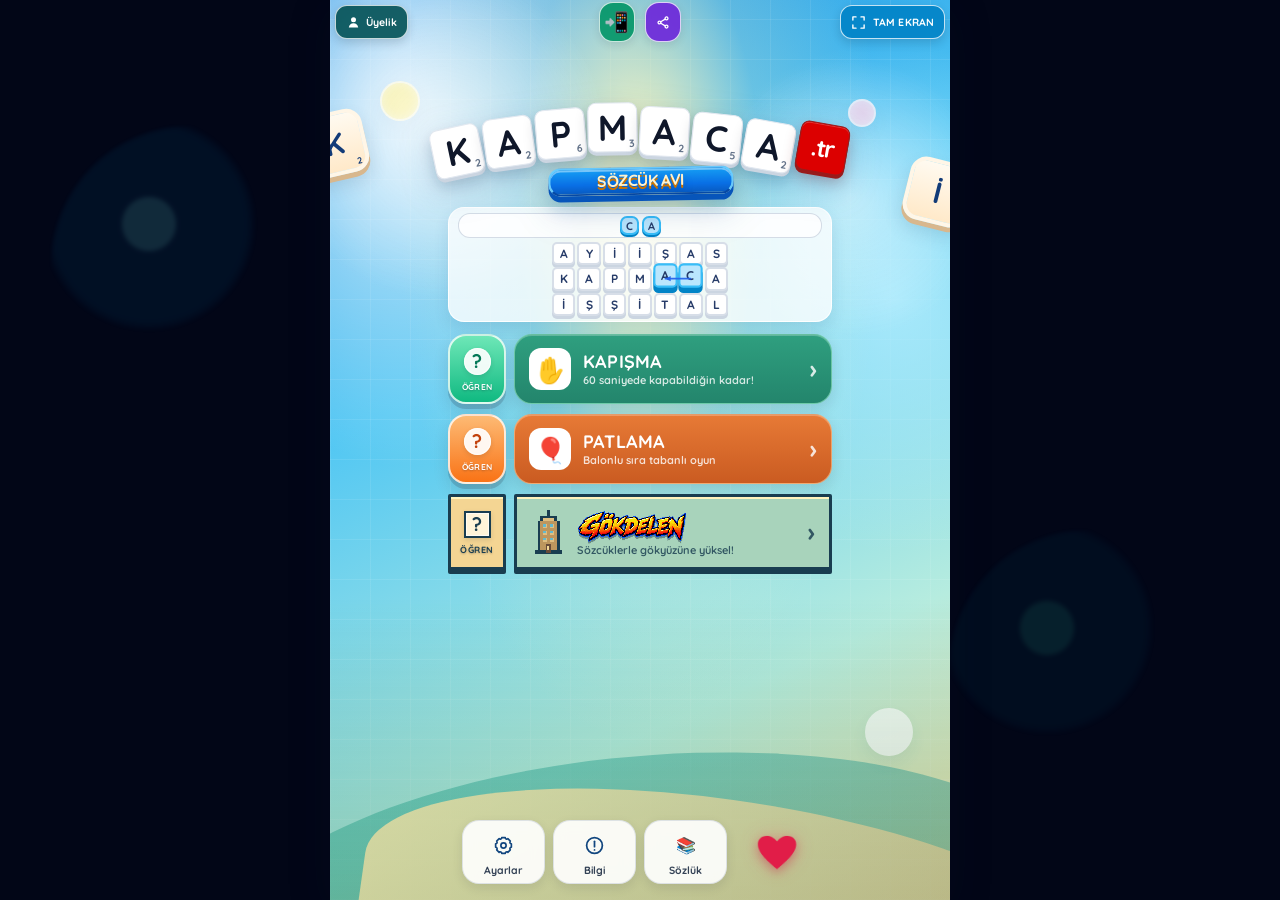
==== commit 75591aaa: "v709: remove Gokdelen music and refresh entrance street art" ====
--- a/index.html
+++ b/index.html
@@ -18,7 +18,7 @@
     else setTimeout(loadAnalytics,500);
   },{once:true});
 })();
-</script><meta name="game-version" content="v708"><meta name="description" content="KAPMACA - Sözcük Avı; çocuklar, öğrenciler ve aileler için hazırlanmış ücretsiz, reklamsız ve eğitici bir Türkçe sözcük oyunudur. Oynayarak öğren."><meta name="keywords" content="KAPMACA, sözcük oyunu, Türkçe sözcük oyunu, kelime oyunu, eğitici oyun, eğitsel oyun, çocuklar için kelime oyunu, aile dostu oyun, öğrenciler için oyun, oynayarak öğrenme, Türkçe öğrenme, sözcük dağarcığı, kelime dağarcığı, hızlı düşünme, ücretsiz oyun, reklamsız oyun, çok oyunculu sözcük oyunu"><meta name="robots" content="index,follow,max-image-preview:large,max-snippet:-1,max-video-preview:-1"><meta name="rating" content="general"><meta name="application-name" content="KAPMACA - Sözcük Avı"><meta name="apple-mobile-web-app-title" content="KAPMACA"><meta name="googlebot" content="index,follow,max-image-preview:large,max-snippet:-1,max-video-preview:-1"><meta name="bingbot" content="index,follow,max-image-preview:large,max-snippet:-1,max-video-preview:-1"><meta name="theme-color" content="#075458"><meta name="referrer" content="strict-origin-when-cross-origin"><meta name="format-detection" content="telephone=no"><link rel="canonical" href="https://kapmaca.tr/"><link rel="alternate" hreflang="tr" href="https://kapmaca.tr/"><link rel="alternate" hreflang="x-default" href="https://kapmaca.tr/"><link rel="manifest" href="manifest.webmanifest?v=592"><link rel="icon" type="image/png" sizes="32x32" href="favicon-32.png?v=592"><link rel="apple-touch-icon" sizes="180x180" href="apple-touch-icon.png?v=592"><script defer src="app.js?v=708"></script><script defer src="gokdelen-network.js?v=673"></script><meta property="og:locale" content="tr_TR"><meta property="og:type" content="website"><meta property="og:site_name" content="KAPMACA"><meta property="og:title" content="KAPMACA - Sözcük Avı | Eğitici Türkçe Oyunu"><meta property="og:description" content="Ücretsiz ve reklamsız KAPMACA ile Türkçe sözcük dağarcığını oynayarak geliştir. Çocuklar, öğrenciler ve aileler için eğitici sözcük oyunu."><meta property="og:url" content="https://kapmaca.tr/"><meta property="og:image" content="https://kapmaca.tr/icon-512.png?v=592"><meta property="og:image:alt" content="KAPMACA - Sözcük Avı eğitici Türkçe kelime oyunu"><meta name="twitter:card" content="summary"><meta name="twitter:title" content="KAPMACA - Sözcük Avı | Eğitici Türkçe Oyunu"><meta name="twitter:description" content="Ücretsiz ve reklamsız Türkçe sözcük oyunu. Çocuklar, öğrenciler ve aileler için oynayarak öğrenme ve sözcük dağarcığı geliştirme."><meta name="twitter:image" content="https://kapmaca.tr/icon-512.png?v=592"><script type="application/ld+json">{"@context":"https://schema.org","@graph":[{"@type":["WebApplication","Game","LearningResource"],"@id":"https://kapmaca.tr/#app","name":"KAPMACA - Sözcük Avı","alternateName":"KAPMACA","url":"https://kapmaca.tr/","image":"https://kapmaca.tr/icon-512.png?v=593","description":"Çocuklar, öğrenciler ve aileler için hazırlanmış ücretsiz, reklamsız ve eğitici Türkçe sözcük oyunu. Sözcük dağarcığını, hızlı düşünmeyi ve Türkçe sözcük farkındalığını oynayarak destekler.","inLanguage":"tr","applicationCategory":"EducationalApplication","applicationSubCategory":"Türkçe sözcük oyunu","operatingSystem":"Any","browserRequirements":"JavaScript destekleyen güncel bir web tarayıcısı","isAccessibleForFree":true,"isFamilyFriendly":true,"genre":["Sözcük oyunu","Kelime oyunu","Eğitsel oyun","Aile oyunu","Çok oyunculu oyun"],"keywords":"Türkçe sözcük oyunu, kelime oyunu, eğitici oyun, çocuklar için oyun, aile dostu oyun, oynayarak öğrenme, sözcük dağarcığı, ücretsiz oyun, reklamsız oyun","educationalUse":["Oynayarak öğrenme","Sözcük dağarcığını geliştirme","Hızlı düşünme","Türkçe sözcük farkındalığı","Dil becerilerini destekleme"],"learningResourceType":"Eğitsel sözcük oyunu","audience":[{"@type":"EducationalAudience","educationalRole":"student"},{"@type":"Audience","audienceType":"Çocuklar ve aileler"},{"@type":"Audience","audienceType":"Türkçe sözcük dağarcığını geliştirmek isteyen genel kullanıcılar"}],"contentRating":"Genel izleyici; çocuk ve aile kullanımına uygun içerik","offers":{"@type":"Offer","price":"0","priceCurrency":"TRY","availability":"https://schema.org/InStock"}},{"@type":"WebSite","@id":"https://kapmaca.tr/#website","url":"https://kapmaca.tr/","name":"KAPMACA - Sözcük Avı","alternateName":"KAPMACA","inLanguage":"tr","description":"Ücretsiz ve reklamsız, çocuklar ve aileler için eğitici Türkçe sözcük oyunu.","isFamilyFriendly":true,"isAccessibleForFree":true}]}</script><link rel="preconnect" href="https://fonts.googleapis.com"><link rel="preconnect" href="https://fonts.gstatic.com" crossorigin><link href="https://fonts.googleapis.com/css2?family=Quicksand:wght@700;800;900&display=swap" rel="stylesheet"><style id="kapmaca-css-v548">@layer properties; @layer theme,base,components,utilities; @layer theme{:root,:host{--font-sans:ui-sans-serif,system-ui,sans-serif,"Apple Color Emoji","Segoe UI Emoji","Segoe UI Symbol","Noto Color Emoji"; --font-mono:ui-monospace,SFMono-Regular,Menlo,Monaco,Consolas,"Liberation Mono","Courier New",monospace; --color-red-50:oklch(97.1% .013 17.38); --color-red-500:oklch(63.7% .237 25.331); --color-red-600:oklch(57.7% .245 27.325); --color-red-700:oklch(50.5% .213 27.518); --color-orange-50:oklch(98% .016 73.684); --color-orange-100:oklch(95.4% .038 75.164); --color-orange-300:oklch(83.7% .128 66.29); --color-orange-900:oklch(40.8% .123 38.172); --color-amber-50:oklch(98.7% .022 95.277); --color-amber-100:oklch(96.2% .059 95.617); --color-amber-200:oklch(92.4% .12 95.746); --color-amber-300:oklch(87.9% .169 91.605); --color-amber-400:oklch(82.8% .189 84.429); --color-amber-500:oklch(76.9% .188 70.08); --color-amber-600:oklch(66.6% .179 58.318); --color-amber-700:oklch(55.5% .163 48.998); --color-amber-900:oklch(41.4% .112 45.904); --color-amber-950:oklch(27.9% .077 45.635); --color-yellow-100:oklch(97.3% .071 103.193); --color-yellow-200:oklch(94.5% .129 101.54); --color-yellow-400:oklch(85.2% .199 91.936); --color-green-50:oklch(98.2% .018 155.826); --color-green-100:oklch(96.2% .044 156.743); --color-green-300:oklch(87.1% .15 154.449); --color-green-500:oklch(72.3% .219 149.579); --color-green-600:oklch(62.7% .194 149.214); --color-green-900:oklch(39.3% .095 152.535); --color-emerald-50:oklch(97.9% .021 166.113); --color-emerald-100:oklch(95% .052 163.051); --color-emerald-200:oklch(90.5% .093 164.15); --color-emerald-300:oklch(84.5% .143 164.978); --color-emerald-400:oklch(76.5% .177 163.223); --color-emerald-800:oklch(43.2% .095 166.913); --color-emerald-900:oklch(37.8% .077 168.94); --color-cyan-100:oklch(95.6% .045 203.388); --color-sky-50:oklch(97.7% .013 236.62); --color-sky-100:oklch(95.1% .026 236.824); --color-sky-200:oklch(90.1% .058 230.902); --color-sky-300:oklch(82.8% .111 230.318); --color-sky-400:oklch(74.6% .16 232.661); --color-sky-600:oklch(58.8% .158 241.966); --color-sky-700:oklch(50% .134 242.749); --color-sky-900:oklch(39.1% .09 240.876); --color-sky-950:oklch(29.3% .066 243.157); --color-blue-100:oklch(93.2% .032 255.585); --color-blue-200:oklch(88.2% .059 254.128); --color-blue-600:oklch(54.6% .245 262.881); --color-indigo-50:oklch(96.2% .018 272.314); --color-indigo-100:oklch(93% .034 272.788); --color-indigo-200:oklch(87% .065 274.039); --color-indigo-300:oklch(78.5% .115 274.713); --color-indigo-500:oklch(58.5% .233 277.117); --color-indigo-600:oklch(51.1% .262 276.966); --color-indigo-700:oklch(45.7% .24 277.023); --color-indigo-800:oklch(39.8% .195 277.366); --color-indigo-900:oklch(35.9% .144 278.697); --color-indigo-950:oklch(25.7% .09 281.288); --color-violet-50:oklch(96.9% .016 293.756); --color-violet-100:oklch(94.3% .029 294.588); --color-violet-200:oklch(89.4% .057 293.283); --color-violet-400:oklch(70.2% .183 293.541); --color-violet-900:oklch(38% .189 293.745); --color-violet-950:oklch(28.3% .141 291.089); --color-pink-200:oklch(89.9% .061 343.231); --color-rose-50:oklch(96.9% .015 12.422); --color-rose-100:oklch(94.1% .03 12.58); --color-rose-200:oklch(89.2% .058 10.001); --color-rose-300:oklch(81% .117 11.638); --color-rose-500:oklch(64.5% .246 16.439); --color-rose-600:oklch(58.6% .253 17.585); --color-rose-700:oklch(51.4% .222 16.935); --color-rose-800:oklch(45.5% .188 13.697); --color-rose-900:oklch(41% .159 10.272); --color-rose-950:oklch(27.1% .105 12.094); --color-slate-50:oklch(98.4% .003 247.858); --color-slate-100:oklch(96.8% .007 247.896); --color-slate-200:oklch(92.9% .013 255.508); --color-slate-300:oklch(86.9% .022 252.894); --color-slate-400:oklch(70.4% .04 256.788); --color-slate-500:oklch(55.4% .046 257.417); --color-slate-600:oklch(44.6% .043 257.281); --color-slate-700:oklch(37.2% .044 257.287); --color-slate-800:oklch(27.9% .041 260.031); --color-slate-900:oklch(20.8% .042 265.755); --color-slate-950:oklch(12.9% .042 264.695); --color-black:#000; --color-white:#fff; --spacing:.25rem; --container-sm:24rem; --container-md:28rem; --text-xs:.75rem; --text-xs--line-height:calc(1 / .75); --text-sm:.875rem; --text-sm--line-height:calc(1.25 / .875); --text-base:1rem; --text-base--line-height:calc(1.5 / 1); --text-lg:1.125rem; --text-lg--line-height:calc(1.75 / 1.125); --text-xl:1.25rem; --text-xl--line-height:calc(1.75 / 1.25); --text-2xl:1.5rem; --text-2xl--line-height:calc(2 / 1.5); --text-3xl:1.875rem; --text-3xl--line-height:calc(2.25 / 1.875); --text-7xl:4.5rem; --text-7xl--line-height:1; --font-weight-bold:700; --font-weight-black:900; --tracking-tight:-0.025em; --tracking-wide:.025em; --tracking-widest:.1em; --leading-tight:1.25; --leading-snug:1.375; --leading-relaxed:1.625; --radius-lg:.5rem; --radius-xl:.75rem; --radius-2xl:1rem; --radius-3xl:1.5rem; --drop-shadow-sm:0 1px 2px rgb(0 0 0 / .15); --drop-shadow-lg:0 4px 4px rgb(0 0 0 / .15); --animate-spin:spin 1s linear infinite; --blur-sm:8px; --blur-md:12px; --default-transition-duration:150ms; --default-transition-timing-function:cubic-bezier(0.4,0,0.2,1); --default-font-family:var(--font-sans); --default-mono-font-family:var(--font-mono)}} @layer base{*,::after,::before,::backdrop,::file-selector-button{box-sizing:border-box; margin:0; padding:0; border:0 solid} html,:host{line-height:1.5; -webkit-text-size-adjust:100%; tab-size:4; font-family:var(--default-font-family,ui-sans-serif,system-ui,sans-serif,"Apple Color Emoji","Segoe UI Emoji","Segoe UI Symbol","Noto Color Emoji"); font-feature-settings:var(--default-font-feature-settings,normal); font-variation-settings:var(--default-font-variation-settings,normal); -webkit-tap-highlight-color:transparent} hr{height:0; color:inherit; border-top-width:1px} abbr:where([title]){-webkit-text-decoration:underline dotted; text-decoration:underline dotted} h1,h2,h3,h4,h5,h6{font-size:inherit; font-weight:inherit} a{color:inherit; -webkit-text-decoration:inherit; text-decoration:inherit} b,strong{font-weight:bolder} code,kbd,samp,pre{font-family:var(--default-mono-font-family,ui-monospace,SFMono-Regular,Menlo,Monaco,Consolas,"Liberation Mono","Courier New",monospace); font-feature-settings:var(--default-mono-font-feature-settings,normal); font-variation-settings:var(--default-mono-font-variation-settings,normal); font-size:1em} small{font-size:80%} sub,sup{font-size:75%; line-height:0; position:relative; vertical-align:baseline} sub{bottom:-0.25em} sup{top:-0.5em} table{text-indent:0; border-color:inherit; border-collapse:collapse}:-moz-focusring{outline:auto} progress{vertical-align:baseline} summary{display:list-item} ol,ul,menu{list-style:none} img,svg,video,canvas,audio,iframe,embed,object{display:block; vertical-align:middle} img,video{max-width:100%; height:auto} button,input,select,optgroup,textarea,::file-selector-button{font:inherit; font-feature-settings:inherit; font-variation-settings:inherit; letter-spacing:inherit; color:inherit; border-radius:0; background-color:transparent; opacity:1}:where(select:is([multiple],[size])) optgroup{font-weight:bolder}:where(select:is([multiple],[size])) optgroup option{padding-inline-start:20px}::file-selector-button{margin-inline-end:4px}::placeholder{opacity:1} @supports (not (-webkit-appearance:-apple-pay-button)) or (contain-intrinsic-size:1px){::placeholder{color:currentcolor} @supports (color:color-mix(in lab,red,red)){::placeholder{color:color-mix(in oklab,currentcolor 50%,transparent)}}} textarea{resize:vertical}::-webkit-search-decoration{-webkit-appearance:none}::-webkit-date-and-time-value{min-height:1lh; text-align:inherit}::-webkit-datetime-edit{display:inline-flex}::-webkit-datetime-edit-fields-wrapper{padding:0}::-webkit-datetime-edit,::-webkit-datetime-edit-year-field,::-webkit-datetime-edit-month-field,::-webkit-datetime-edit-day-field,::-webkit-datetime-edit-hour-field,::-webkit-datetime-edit-minute-field,::-webkit-datetime-edit-second-field,::-webkit-datetime-edit-millisecond-field,::-webkit-datetime-edit-meridiem-field{padding-block:0}:-moz-ui-invalid{box-shadow:none} button,input:where([type="button"],[type="reset"],[type="submit"]),::file-selector-button{appearance:button}::-webkit-inner-spin-button,::-webkit-outer-spin-button{height:auto} [hidden]:where(:not([hidden="until-found"])){display:none !important}} @layer utilities{.pointer-events-none{pointer-events:none} .absolute{position:absolute} .relative{position:relative} .inset-0{inset:calc(var(--spacing) * 0)} .top-3{top:calc(var(--spacing) * 3)} .top-28{top:calc(var(--spacing) * 28)} .top-40{top:calc(var(--spacing) * 40)} .top-\[9\%\]{top:9%} .top-\[11\%\]{top:11%} .-right-5{right:calc(var(--spacing) * -5)} .right-1{right:calc(var(--spacing) * 1)} .right-3{right:calc(var(--spacing) * 3)} .right-\[6\%\]{right:6%} .right-\[12\%\]{right:12%} .bottom-0{bottom:calc(var(--spacing) * 0)} .bottom-\[16\%\]{bottom:16%} .-left-7{left:calc(var(--spacing) * -7)} .left-2{left:calc(var(--spacing) * 2)} .left-\[8\%\]{left:8%} .z-10{z-index:10} .z-30{z-index:30} .z-40{z-index:40} .z-50{z-index:50} .z-\[60\]{z-index:60} .z-\[70\]{z-index:70} .z-\[80\]{z-index:80} .mx-auto{margin-inline:auto} .-mt-1{margin-top:calc(var(--spacing) * -1)} .mt-0\.5{margin-top:calc(var(--spacing) * .5)} .mt-1{margin-top:calc(var(--spacing) * 1)} .mt-1\.5{margin-top:calc(var(--spacing) * 1.5)} .mt-2{margin-top:calc(var(--spacing) * 2)} .mt-2\.5{margin-top:calc(var(--spacing) * 2.5)} .mt-3{margin-top:calc(var(--spacing) * 3)} .mt-5{margin-top:calc(var(--spacing) * 5)} .mt-8{margin-top:calc(var(--spacing) * 8)} .mt-auto{margin-top:auto} .mr-1{margin-right:calc(var(--spacing) * 1)} .mr-2{margin-right:calc(var(--spacing) * 2)} .mb-1{margin-bottom:calc(var(--spacing) * 1)} .mb-1\.5{margin-bottom:calc(var(--spacing) * 1.5)} .mb-2{margin-bottom:calc(var(--spacing) * 2)} .mb-3{margin-bottom:calc(var(--spacing) * 3)} .mb-4{margin-bottom:calc(var(--spacing) * 4)} .mb-6{margin-bottom:calc(var(--spacing) * 6)} .mb-\[-10px\]{margin-bottom:-10px} .block{display:block} .flex{display:flex} .grid{display:grid} .hidden{display:none} .inline-flex{display:inline-flex} .h-1\.5{height:calc(var(--spacing) * 1.5)} .h-4{height:calc(var(--spacing) * 4)} .h-5{height:calc(var(--spacing) * 5)} .h-6{height:calc(var(--spacing) * 6)} .h-7{height:calc(var(--spacing) * 7)} .h-8{height:calc(var(--spacing) * 8)} .h-10{height:calc(var(--spacing) * 10)} .h-12{height:calc(var(--spacing) * 12)} .h-16{height:calc(var(--spacing) * 16)} .h-full{height:100%} .h-screen{height:100vh} .max-h-20{max-height:calc(var(--spacing) * 20)} .max-h-\[96\%\]{max-height:96%} .min-h-0{min-height:calc(var(--spacing) * 0)} .min-h-\[26px\]{min-height:26px} .min-h-\[34px\]{min-height:34px} .min-h-\[36px\]{min-height:36px} .min-h-\[40px\]{min-height:40px} .min-h-\[48px\]{min-height:48px} .min-h-\[54px\]{min-height:54px} .min-h-\[76px\]{min-height:76px} .w-1\.5{width:calc(var(--spacing) * 1.5)} .w-4{width:calc(var(--spacing) * 4)} .w-5{width:calc(var(--spacing) * 5)} .w-7{width:calc(var(--spacing) * 7)} .w-8{width:calc(var(--spacing) * 8)} .w-10{width:calc(var(--spacing) * 10)} .w-11\/12{width:calc(11/12 * 100%)} .w-12{width:calc(var(--spacing) * 12)} .w-16{width:calc(var(--spacing) * 16)} .w-\[45\%\]{width:45%} .w-\[94\%\]{width:94%} .w-\[118px\]{width:118px} .w-full{width:100%} .w-max{width:max-content} .w-screen{width:100vw} .max-w-\[260px\]{max-width:260px} .max-w-md{max-width:var(--container-md)} .max-w-sm{max-width:var(--container-sm)} .min-w-0{min-width:calc(var(--spacing) * 0)} .min-w-\[58px\]{min-width:58px} .flex-1{flex:1} .shrink-0{flex-shrink:0} .flex-grow{flex-grow:1} .-rotate-1{rotate:calc(1deg * -1)} .rotate-\[-13deg\]{rotate:-13deg} .rotate-\[14deg\]{rotate:14deg} .animate-spin{animation:var(--animate-spin)} .cursor-default{cursor:default} .cursor-text{cursor:text} .touch-none{touch-action:none} .grid-cols-1{grid-template-columns:repeat(1,minmax(0,1fr))} .grid-cols-2{grid-template-columns:repeat(2,minmax(0,1fr))} .grid-cols-4{grid-template-columns:repeat(4,minmax(0,1fr))} .flex-col{flex-direction:column} .flex-row{flex-direction:row} .flex-row-reverse{flex-direction:row-reverse} .flex-nowrap{flex-wrap:nowrap} .flex-wrap{flex-wrap:wrap} .content-start{align-content:flex-start} .items-center{align-items:center} .items-end{align-items:flex-end} .items-start{align-items:flex-start} .items-stretch{align-items:stretch} .justify-between{justify-content:space-between} .justify-center{justify-content:center} .justify-start{justify-content:flex-start} .gap-1{gap:calc(var(--spacing) * 1)} .gap-1\.5{gap:calc(var(--spacing) * 1.5)} .gap-2{gap:calc(var(--spacing) * 2)} .gap-2\.5{gap:calc(var(--spacing) * 2.5)} .gap-3{gap:calc(var(--spacing) * 3)} .gap-4{gap:calc(var(--spacing) * 4)} .space-y-1{}:where(.space-y-1>:not(:last-child)){--tw-space-y-reverse:0; margin-block-start:calc(calc(var(--spacing) * 1) * var(--tw-space-y-reverse)); margin-block-end:calc(calc(var(--spacing) * 1) * calc(1 - var(--tw-space-y-reverse)))} .space-y-1\.5{}:where(.space-y-1\.5>:not(:last-child)){--tw-space-y-reverse:0; margin-block-start:calc(calc(var(--spacing) * 1.5) * var(--tw-space-y-reverse)); margin-block-end:calc(calc(var(--spacing) * 1.5) * calc(1 - var(--tw-space-y-reverse)))} .space-y-2{}:where(.space-y-2>:not(:last-child)){--tw-space-y-reverse:0; margin-block-start:calc(calc(var(--spacing) * 2) * var(--tw-space-y-reverse)); margin-block-end:calc(calc(var(--spacing) * 2) * calc(1 - var(--tw-space-y-reverse)))} .space-y-3{}:where(.space-y-3>:not(:last-child)){--tw-space-y-reverse:0; margin-block-start:calc(calc(var(--spacing) * 3) * var(--tw-space-y-reverse)); margin-block-end:calc(calc(var(--spacing) * 3) * calc(1 - var(--tw-space-y-reverse)))} .justify-self-center{justify-self:center} .justify-self-end{justify-self:flex-end} .justify-self-start{justify-self:flex-start} .truncate{overflow:hidden; text-overflow:ellipsis; white-space:nowrap} .overflow-hidden{overflow:hidden} .overflow-x-auto{overflow-x:auto} .overflow-y-auto{overflow-y:auto} .rounded-2xl{border-radius:var(--radius-2xl)} .rounded-3xl{border-radius:var(--radius-3xl)} .rounded-\[11px\]{border-radius:11px} .rounded-\[14px\]{border-radius:14px} .rounded-\[15px\]{border-radius:15px} .rounded-\[18px\]{border-radius:18px} .rounded-\[20px\]{border-radius:20px} .rounded-\[24px\]{border-radius:24px} .rounded-\[28px\]{border-radius:28px} .rounded-\[30px\]{border-radius:30px} .rounded-full{border-radius:calc(infinity * 1px)} .rounded-lg{border-radius:var(--radius-lg)} .rounded-xl{border-radius:var(--radius-xl)} .border{border-style:var(--tw-border-style); border-width:1px} .border-2{border-style:var(--tw-border-style); border-width:2px} .border-4{border-style:var(--tw-border-style); border-width:4px} .border-r{border-right-style:var(--tw-border-style); border-right-width:1px} .border-b{border-bottom-style:var(--tw-border-style); border-bottom-width:1px} .border-amber-100{border-color:var(--color-amber-100)} .border-amber-200{border-color:var(--color-amber-200)} .border-black{border-color:var(--color-black)} .border-emerald-100{border-color:var(--color-emerald-100)} .border-emerald-200\/70{border-color:color-mix(in srgb,oklch(90.5% .093 164.15) 70%,transparent)} @supports (color:color-mix(in lab,red,red)){.border-emerald-200\/70{border-color:color-mix(in oklab,var(--color-emerald-200) 70%,transparent)}} .border-emerald-300{border-color:var(--color-emerald-300)} .border-green-300{border-color:var(--color-green-300)} .border-indigo-100{border-color:var(--color-indigo-100)} .border-indigo-200{border-color:var(--color-indigo-200)} .border-indigo-300{border-color:var(--color-indigo-300)} .border-indigo-800{border-color:var(--color-indigo-800)} .border-orange-300{border-color:var(--color-orange-300)} .border-red-500{border-color:var(--color-red-500)} .border-rose-200{border-color:var(--color-rose-200)} .border-rose-300{border-color:var(--color-rose-300)} .border-sky-100{border-color:var(--color-sky-100)} .border-sky-200{border-color:var(--color-sky-200)} .border-sky-200\/70{border-color:color-mix(in srgb,oklch(90.1% .058 230.902) 70%,transparent)} @supports (color:color-mix(in lab,red,red)){.border-sky-200\/70{border-color:color-mix(in oklab,var(--color-sky-200) 70%,transparent)}} .border-sky-300{border-color:var(--color-sky-300)} .border-sky-400{border-color:var(--color-sky-400)} .border-slate-200{border-color:var(--color-slate-200)} .border-slate-200\/80{border-color:color-mix(in srgb,oklch(92.9% .013 255.508) 80%,transparent)} @supports (color:color-mix(in lab,red,red)){.border-slate-200\/80{border-color:color-mix(in oklab,var(--color-slate-200) 80%,transparent)}} .border-slate-300{border-color:var(--color-slate-300)} .border-slate-700{border-color:var(--color-slate-700)} .border-slate-800{border-color:var(--color-slate-800)} .border-violet-100{border-color:var(--color-violet-100)} .border-violet-200{border-color:var(--color-violet-200)} .border-white{border-color:var(--color-white)} .border-yellow-400{border-color:var(--color-yellow-400)} .border-t-amber-500{border-top-color:var(--color-amber-500)} .border-t-sky-600{border-top-color:var(--color-sky-600)} .bg-amber-50{background-color:var(--color-amber-50)} .bg-amber-50\/80{background-color:color-mix(in srgb,oklch(98.7% .022 95.277) 80%,transparent)} @supports (color:color-mix(in lab,red,red)){.bg-amber-50\/80{background-color:color-mix(in oklab,var(--color-amber-50) 80%,transparent)}} .bg-amber-100{background-color:var(--color-amber-100)} .bg-amber-400{background-color:var(--color-amber-400)} .bg-black{background-color:var(--color-black)} .bg-emerald-50{background-color:var(--color-emerald-50)} .bg-emerald-100{background-color:var(--color-emerald-100)} .bg-emerald-400{background-color:var(--color-emerald-400)} .bg-green-100{background-color:var(--color-green-100)} .bg-indigo-50{background-color:var(--color-indigo-50)} .bg-indigo-100{background-color:var(--color-indigo-100)} .bg-indigo-600{background-color:var(--color-indigo-600)} .bg-indigo-950{background-color:var(--color-indigo-950)} .bg-indigo-950\/90{background-color:color-mix(in srgb,oklch(25.7% .09 281.288) 90%,transparent)} @supports (color:color-mix(in lab,red,red)){.bg-indigo-950\/90{background-color:color-mix(in oklab,var(--color-indigo-950) 90%,transparent)}} .bg-orange-100{background-color:var(--color-orange-100)} .bg-pink-200{background-color:var(--color-pink-200)} .bg-red-600{background-color:var(--color-red-600)} .bg-rose-50{background-color:var(--color-rose-50)} .bg-rose-100{background-color:var(--color-rose-100)} .bg-rose-600{background-color:var(--color-rose-600)} .bg-sky-50{background-color:var(--color-sky-50)} .bg-sky-50\/80{background-color:color-mix(in srgb,oklch(97.7% .013 236.62) 80%,transparent)} @supports (color:color-mix(in lab,red,red)){.bg-sky-50\/80{background-color:color-mix(in oklab,var(--color-sky-50) 80%,transparent)}} .bg-sky-100{background-color:var(--color-sky-100)} .bg-sky-200{background-color:var(--color-sky-200)} .bg-sky-400{background-color:var(--color-sky-400)} .bg-slate-50{background-color:var(--color-slate-50)} .bg-slate-100{background-color:var(--color-slate-100)} .bg-slate-900{background-color:var(--color-slate-900)} .bg-slate-950{background-color:var(--color-slate-950)} .bg-slate-950\/45{background-color:color-mix(in srgb,oklch(12.9% .042 264.695) 45%,transparent)} @supports (color:color-mix(in lab,red,red)){.bg-slate-950\/45{background-color:color-mix(in oklab,var(--color-slate-950) 45%,transparent)}} .bg-slate-950\/55{background-color:color-mix(in srgb,oklch(12.9% .042 264.695) 55%,transparent)} @supports (color:color-mix(in lab,red,red)){.bg-slate-950\/55{background-color:color-mix(in oklab,var(--color-slate-950) 55%,transparent)}} .bg-slate-950\/80{background-color:color-mix(in srgb,oklch(12.9% .042 264.695) 80%,transparent)} @supports (color:color-mix(in lab,red,red)){.bg-slate-950\/80{background-color:color-mix(in oklab,var(--color-slate-950) 80%,transparent)}} .bg-slate-950\/85{background-color:color-mix(in srgb,oklch(12.9% .042 264.695) 85%,transparent)} @supports (color:color-mix(in lab,red,red)){.bg-slate-950\/85{background-color:color-mix(in oklab,var(--color-slate-950) 85%,transparent)}} .bg-slate-950\/95{background-color:color-mix(in srgb,oklch(12.9% .042 264.695) 95%,transparent)} @supports (color:color-mix(in lab,red,red)){.bg-slate-950\/95{background-color:color-mix(in oklab,var(--color-slate-950) 95%,transparent)}} .bg-violet-50{background-color:var(--color-violet-50)} .bg-white{background-color:var(--color-white)} .bg-white\/75{background-color:color-mix(in srgb,#fff 75%,transparent)} @supports (color:color-mix(in lab,red,red)){.bg-white\/75{background-color:color-mix(in oklab,var(--color-white) 75%,transparent)}} .bg-white\/90{background-color:color-mix(in srgb,#fff 90%,transparent)} @supports (color:color-mix(in lab,red,red)){.bg-white\/90{background-color:color-mix(in oklab,var(--color-white) 90%,transparent)}} .bg-white\/95{background-color:color-mix(in srgb,#fff 95%,transparent)} @supports (color:color-mix(in lab,red,red)){.bg-white\/95{background-color:color-mix(in oklab,var(--color-white) 95%,transparent)}} .bg-yellow-200{background-color:var(--color-yellow-200)} .bg-gradient-to-b{--tw-gradient-position:to bottom in oklab; background-image:linear-gradient(var(--tw-gradient-stops))} .bg-gradient-to-br{--tw-gradient-position:to bottom right in oklab; background-image:linear-gradient(var(--tw-gradient-stops))} .bg-gradient-to-r{--tw-gradient-position:to right in oklab; background-image:linear-gradient(var(--tw-gradient-stops))} .from-amber-50{--tw-gradient-from:var(--color-amber-50); --tw-gradient-stops:var(--tw-gradient-via-stops,var(--tw-gradient-position),var(--tw-gradient-from) var(--tw-gradient-from-position),var(--tw-gradient-to) var(--tw-gradient-to-position))} .from-amber-400{--tw-gradient-from:var(--color-amber-400); --tw-gradient-stops:var(--tw-gradient-via-stops,var(--tw-gradient-position),var(--tw-gradient-from) var(--tw-gradient-from-position),var(--tw-gradient-to) var(--tw-gradient-to-position))} .from-emerald-400{--tw-gradient-from:var(--color-emerald-400); --tw-gradient-stops:var(--tw-gradient-via-stops,var(--tw-gradient-position),var(--tw-gradient-from) var(--tw-gradient-from-position),var(--tw-gradient-to) var(--tw-gradient-to-position))} .from-indigo-50{--tw-gradient-from:var(--color-indigo-50); --tw-gradient-stops:var(--tw-gradient-via-stops,var(--tw-gradient-position),var(--tw-gradient-from) var(--tw-gradient-from-position),var(--tw-gradient-to) var(--tw-gradient-to-position))} .from-indigo-100{--tw-gradient-from:var(--color-indigo-100); --tw-gradient-stops:var(--tw-gradient-via-stops,var(--tw-gradient-position),var(--tw-gradient-from) var(--tw-gradient-from-position),var(--tw-gradient-to) var(--tw-gradient-to-position))} .from-red-500{--tw-gradient-from:var(--color-red-500); --tw-gradient-stops:var(--tw-gradient-via-stops,var(--tw-gradient-position),var(--tw-gradient-from) var(--tw-gradient-from-position),var(--tw-gradient-to) var(--tw-gradient-to-position))} .from-rose-50{--tw-gradient-from:var(--color-rose-50); --tw-gradient-stops:var(--tw-gradient-via-stops,var(--tw-gradient-position),var(--tw-gradient-from) var(--tw-gradient-from-position),var(--tw-gradient-to) var(--tw-gradient-to-position))} .from-rose-500{--tw-gradient-from:var(--color-rose-500); --tw-gradient-stops:var(--tw-gradient-via-stops,var(--tw-gradient-position),var(--tw-gradient-from) var(--tw-gradient-from-position),var(--tw-gradient-to) var(--tw-gradient-to-position))} .from-sky-50{--tw-gradient-from:var(--color-sky-50); --tw-gradient-stops:var(--tw-gradient-via-stops,var(--tw-gradient-position),var(--tw-gradient-from) var(--tw-gradient-from-position),var(--tw-gradient-to) var(--tw-gradient-to-position))} .from-sky-100{--tw-gradient-from:var(--color-sky-100); --tw-gradient-stops:var(--tw-gradient-via-stops,var(--tw-gradient-position),var(--tw-gradient-from) var(--tw-gradient-from-position),var(--tw-gradient-to) var(--tw-gradient-to-position))} .from-sky-400{--tw-gradient-from:var(--color-sky-400); --tw-gradient-stops:var(--tw-gradient-via-stops,var(--tw-gradient-position),var(--tw-gradient-from) var(--tw-gradient-from-position),var(--tw-gradient-to) var(--tw-gradient-to-position))} .from-slate-100{--tw-gradient-from:var(--color-slate-100); --tw-gradient-stops:var(--tw-gradient-via-stops,var(--tw-gradient-position),var(--tw-gradient-from) var(--tw-gradient-from-position),var(--tw-gradient-to) var(--tw-gradient-to-position))} .from-violet-400{--tw-gradient-from:var(--color-violet-400); --tw-gradient-stops:var(--tw-gradient-via-stops,var(--tw-gradient-position),var(--tw-gradient-from) var(--tw-gradient-from-position),var(--tw-gradient-to) var(--tw-gradient-to-position))} .via-sky-200{--tw-gradient-via:var(--color-sky-200); --tw-gradient-via-stops:var(--tw-gradient-position),var(--tw-gradient-from) var(--tw-gradient-from-position),var(--tw-gradient-via) var(--tw-gradient-via-position),var(--tw-gradient-to) var(--tw-gradient-to-position); --tw-gradient-stops:var(--tw-gradient-via-stops)} .via-white{--tw-gradient-via:var(--color-white); --tw-gradient-via-stops:var(--tw-gradient-position),var(--tw-gradient-from) var(--tw-gradient-from-position),var(--tw-gradient-via) var(--tw-gradient-via-position),var(--tw-gradient-to) var(--tw-gradient-to-position); --tw-gradient-stops:var(--tw-gradient-via-stops)} .to-amber-50{--tw-gradient-to:var(--color-amber-50); --tw-gradient-stops:var(--tw-gradient-via-stops,var(--tw-gradient-position),var(--tw-gradient-from) var(--tw-gradient-from-position),var(--tw-gradient-to) var(--tw-gradient-to-position))} .to-blue-100{--tw-gradient-to:var(--color-blue-100); --tw-gradient-stops:var(--tw-gradient-via-stops,var(--tw-gradient-position),var(--tw-gradient-from) var(--tw-gradient-from-position),var(--tw-gradient-to) var(--tw-gradient-to-position))} .to-blue-200{--tw-gradient-to:var(--color-blue-200); --tw-gradient-stops:var(--tw-gradient-via-stops,var(--tw-gradient-position),var(--tw-gradient-from) var(--tw-gradient-from-position),var(--tw-gradient-to) var(--tw-gradient-to-position))} .to-blue-600{--tw-gradient-to:var(--color-blue-600); --tw-gradient-stops:var(--tw-gradient-via-stops,var(--tw-gradient-position),var(--tw-gradient-from) var(--tw-gradient-from-position),var(--tw-gradient-to) var(--tw-gradient-to-position))} .to-cyan-100{--tw-gradient-to:var(--color-cyan-100); --tw-gradient-stops:var(--tw-gradient-via-stops,var(--tw-gradient-position),var(--tw-gradient-from) var(--tw-gradient-from-position),var(--tw-gradient-to) var(--tw-gradient-to-position))} .to-emerald-200{--tw-gradient-to:var(--color-emerald-200); --tw-gradient-stops:var(--tw-gradient-via-stops,var(--tw-gradient-position),var(--tw-gradient-from) var(--tw-gradient-from-position),var(--tw-gradient-to) var(--tw-gradient-to-position))} .to-green-500{--tw-gradient-to:var(--color-green-500); --tw-gradient-stops:var(--tw-gradient-via-stops,var(--tw-gradient-position),var(--tw-gradient-from) var(--tw-gradient-from-position),var(--tw-gradient-to) var(--tw-gradient-to-position))} .to-green-600{--tw-gradient-to:var(--color-green-600); --tw-gradient-stops:var(--tw-gradient-via-stops,var(--tw-gradient-position),var(--tw-gradient-from) var(--tw-gradient-from-position),var(--tw-gradient-to) var(--tw-gradient-to-position))} .to-indigo-600{--tw-gradient-to:var(--color-indigo-600); --tw-gradient-stops:var(--tw-gradient-via-stops,var(--tw-gradient-position),var(--tw-gradient-from) var(--tw-gradient-from-position),var(--tw-gradient-to) var(--tw-gradient-to-position))} .to-orange-50{--tw-gradient-to:var(--color-orange-50); --tw-gradient-stops:var(--tw-gradient-via-stops,var(--tw-gradient-position),var(--tw-gradient-from) var(--tw-gradient-from-position),var(--tw-gradient-to) var(--tw-gradient-to-position))} .to-red-50{--tw-gradient-to:var(--color-red-50); --tw-gradient-stops:var(--tw-gradient-via-stops,var(--tw-gradient-position),var(--tw-gradient-from) var(--tw-gradient-from-position),var(--tw-gradient-to) var(--tw-gradient-to-position))} .to-red-600{--tw-gradient-to:var(--color-red-600); --tw-gradient-stops:var(--tw-gradient-via-stops,var(--tw-gradient-position),var(--tw-gradient-from) var(--tw-gradient-from-position),var(--tw-gradient-to) var(--tw-gradient-to-position))} .to-rose-600{--tw-gradient-to:var(--color-rose-600); --tw-gradient-stops:var(--tw-gradient-via-stops,var(--tw-gradient-position),var(--tw-gradient-from) var(--tw-gradient-from-position),var(--tw-gradient-to) var(--tw-gradient-to-position))} .to-slate-200{--tw-gradient-to:var(--color-slate-200); --tw-gradient-stops:var(--tw-gradient-via-stops,var(--tw-gradient-position),var(--tw-gradient-from) var(--tw-gradient-from-position),var(--tw-gradient-to) var(--tw-gradient-to-position))} .to-violet-100{--tw-gradient-to:var(--color-violet-100); --tw-gradient-stops:var(--tw-gradient-via-stops,var(--tw-gradient-position),var(--tw-gradient-from) var(--tw-gradient-from-position),var(--tw-gradient-to) var(--tw-gradient-to-position))} .to-violet-200{--tw-gradient-to:var(--color-violet-200); --tw-gradient-stops:var(--tw-gradient-via-stops,var(--tw-gradient-position),var(--tw-gradient-from) var(--tw-gradient-from-position),var(--tw-gradient-to) var(--tw-gradient-to-position))} .to-white{--tw-gradient-to:var(--color-white); --tw-gradient-stops:var(--tw-gradient-via-stops,var(--tw-gradient-position),var(--tw-gradient-from) var(--tw-gradient-from-position),var(--tw-gradient-to) var(--tw-gradient-to-position))} .to-yellow-100{--tw-gradient-to:var(--color-yellow-100); --tw-gradient-stops:var(--tw-gradient-via-stops,var(--tw-gradient-position),var(--tw-gradient-from) var(--tw-gradient-from-position),var(--tw-gradient-to) var(--tw-gradient-to-position))} .to-yellow-400{--tw-gradient-to:var(--color-yellow-400); --tw-gradient-stops:var(--tw-gradient-via-stops,var(--tw-gradient-position),var(--tw-gradient-from) var(--tw-gradient-from-position),var(--tw-gradient-to) var(--tw-gradient-to-position))} .p-1{padding:calc(var(--spacing) * 1)} .p-2{padding:calc(var(--spacing) * 2)} .p-3{padding:calc(var(--spacing) * 3)} .p-4{padding:calc(var(--spacing) * 4)} .p-5{padding:calc(var(--spacing) * 5)} .p-6{padding:calc(var(--spacing) * 6)} .p-7{padding:calc(var(--spacing) * 7)} .px-1{padding-inline:calc(var(--spacing) * 1)} .px-1\.5{padding-inline:calc(var(--spacing) * 1.5)} .px-2{padding-inline:calc(var(--spacing) * 2)} .px-2\.5{padding-inline:calc(var(--spacing) * 2.5)} .px-3{padding-inline:calc(var(--spacing) * 3)} .px-4{padding-inline:calc(var(--spacing) * 4)} .px-5{padding-inline:calc(var(--spacing) * 5)} .py-0\.5{padding-block:calc(var(--spacing) * .5)} .py-1{padding-block:calc(var(--spacing) * 1)} .py-1\.5{padding-block:calc(var(--spacing) * 1.5)} .py-2{padding-block:calc(var(--spacing) * 2)} .py-2\.5{padding-block:calc(var(--spacing) * 2.5)} .py-3{padding-block:calc(var(--spacing) * 3)} .py-3\.5{padding-block:calc(var(--spacing) * 3.5)} .pt-1{padding-top:calc(var(--spacing) * 1)} .pt-3{padding-top:calc(var(--spacing) * 3)} .pt-5{padding-top:calc(var(--spacing) * 5)} .pr-2{padding-right:calc(var(--spacing) * 2)} .pb-0{padding-bottom:calc(var(--spacing) * 0)} .pb-3{padding-bottom:calc(var(--spacing) * 3)} .pb-4{padding-bottom:calc(var(--spacing) * 4)} .pb-6{padding-bottom:calc(var(--spacing) * 6)} .text-center{text-align:center} .text-left{text-align:left} .text-right{text-align:right} .text-2xl{font-size:var(--text-2xl); line-height:var(--tw-leading,var(--text-2xl--line-height))} .text-3xl{font-size:var(--text-3xl); line-height:var(--tw-leading,var(--text-3xl--line-height))} .text-7xl{font-size:var(--text-7xl); line-height:var(--tw-leading,var(--text-7xl--line-height))} .text-base{font-size:var(--text-base); line-height:var(--tw-leading,var(--text-base--line-height))} .text-lg{font-size:var(--text-lg); line-height:var(--tw-leading,var(--text-lg--line-height))} .text-sm{font-size:var(--text-sm); line-height:var(--tw-leading,var(--text-sm--line-height))} .text-xl{font-size:var(--text-xl); line-height:var(--tw-leading,var(--text-xl--line-height))} .text-xs{font-size:var(--text-xs); line-height:var(--tw-leading,var(--text-xs--line-height))} .text-\[9px\]{font-size:9px} .text-\[10\.5px\]{font-size:10.5px} .text-\[10px\]{font-size:10px} .text-\[11px\]{font-size:11px} .text-\[12px\]{font-size:12px} .text-\[15px\]{font-size:15px} .text-\[30px\]{font-size:30px} .text-\[32px\]{font-size:32px} .leading-5{--tw-leading:calc(var(--spacing) * 5); line-height:calc(var(--spacing) * 5)} .leading-\[29px\]{--tw-leading:29px; line-height:29px} .leading-\[30px\]{--tw-leading:30px; line-height:30px} .leading-none{--tw-leading:1; line-height:1} .leading-relaxed{--tw-leading:var(--leading-relaxed); line-height:var(--leading-relaxed)} .leading-snug{--tw-leading:var(--leading-snug); line-height:var(--leading-snug)} .leading-tight{--tw-leading:var(--leading-tight); line-height:var(--leading-tight)} .font-black{--tw-font-weight:var(--font-weight-black); font-weight:var(--font-weight-black)} .font-bold{--tw-font-weight:var(--font-weight-bold); font-weight:var(--font-weight-bold)} .tracking-\[\.14em\]{--tw-tracking:.14em; letter-spacing:.14em} .tracking-\[\.18em\]{--tw-tracking:.18em; letter-spacing:.18em} .tracking-tight{--tw-tracking:var(--tracking-tight); letter-spacing:var(--tracking-tight)} .tracking-wide{--tw-tracking:var(--tracking-wide); letter-spacing:var(--tracking-wide)} .tracking-widest{--tw-tracking:var(--tracking-widest); letter-spacing:var(--tracking-widest)} .whitespace-nowrap{white-space:nowrap} .text-amber-200{color:var(--color-amber-200)} .text-amber-500{color:var(--color-amber-500)} .text-amber-600{color:var(--color-amber-600)} .text-amber-700{color:var(--color-amber-700)} .text-amber-900{color:var(--color-amber-900)} .text-amber-950{color:var(--color-amber-950)} .text-amber-950\/80{color:color-mix(in srgb,oklch(27.9% .077 45.635) 80%,transparent)} @supports (color:color-mix(in lab,red,red)){.text-amber-950\/80{color:color-mix(in oklab,var(--color-amber-950) 80%,transparent)}} .text-emerald-400{color:var(--color-emerald-400)} .text-emerald-800{color:var(--color-emerald-800)} .text-emerald-900{color:var(--color-emerald-900)} .text-green-50{color:var(--color-green-50)} .text-green-900{color:var(--color-green-900)} .text-indigo-100{color:var(--color-indigo-100)} .text-indigo-600{color:var(--color-indigo-600)} .text-indigo-700{color:var(--color-indigo-700)} .text-indigo-800{color:var(--color-indigo-800)} .text-indigo-900{color:var(--color-indigo-900)} .text-indigo-950{color:var(--color-indigo-950)} .text-orange-900{color:var(--color-orange-900)} .text-rose-500{color:var(--color-rose-500)} .text-rose-700{color:var(--color-rose-700)} .text-rose-800\/80{color:color-mix(in srgb,oklch(45.5% .188 13.697) 80%,transparent)} @supports (color:color-mix(in lab,red,red)){.text-rose-800\/80{color:color-mix(in oklab,var(--color-rose-800) 80%,transparent)}} .text-rose-900{color:var(--color-rose-900)} .text-rose-950{color:var(--color-rose-950)} .text-sky-50{color:var(--color-sky-50)} .text-sky-200{color:var(--color-sky-200)} .text-sky-600{color:var(--color-sky-600)} .text-sky-700{color:var(--color-sky-700)} .text-sky-900{color:var(--color-sky-900)} .text-sky-950{color:var(--color-sky-950)} .text-sky-950\/80{color:color-mix(in srgb,oklch(29.3% .066 243.157) 80%,transparent)} @supports (color:color-mix(in lab,red,red)){.text-sky-950\/80{color:color-mix(in oklab,var(--color-sky-950) 80%,transparent)}} .text-slate-300{color:var(--color-slate-300)} .text-slate-400{color:var(--color-slate-400)} .text-slate-500{color:var(--color-slate-500)} .text-slate-600{color:var(--color-slate-600)} .text-slate-700{color:var(--color-slate-700)} .text-slate-800{color:var(--color-slate-800)} .text-slate-900{color:var(--color-slate-900)} .text-violet-900{color:var(--color-violet-900)} .text-violet-950{color:var(--color-violet-950)} .text-white{color:var(--color-white)} .uppercase{text-transform:uppercase} .italic{font-style:italic} .tabular-nums{--tw-numeric-spacing:tabular-nums; font-variant-numeric:var(--tw-ordinal,) var(--tw-slashed-zero,) var(--tw-numeric-figure,) var(--tw-numeric-spacing,) var(--tw-numeric-fraction,)} .opacity-50{opacity:50%} .opacity-80{opacity:80%} .shadow{--tw-shadow:0 1px 3px 0 var(--tw-shadow-color,rgb(0 0 0 / .1)),0 1px 2px -1px var(--tw-shadow-color,rgb(0 0 0 / .1)); box-shadow:var(--tw-inset-shadow),var(--tw-inset-ring-shadow),var(--tw-ring-offset-shadow),var(--tw-ring-shadow),var(--tw-shadow)} .shadow-2xl{--tw-shadow:0 25px 50px -12px var(--tw-shadow-color,rgb(0 0 0 / .25)); box-shadow:var(--tw-inset-shadow),var(--tw-inset-ring-shadow),var(--tw-ring-offset-shadow),var(--tw-ring-shadow),var(--tw-shadow)} .shadow-\[0_8px_0_\#1e40af\]{--tw-shadow:0 8px 0 var(--tw-shadow-color,#1e40af); box-shadow:var(--tw-inset-shadow),var(--tw-inset-ring-shadow),var(--tw-ring-offset-shadow),var(--tw-ring-shadow),var(--tw-shadow)} .shadow-\[0_8px_0_\#166534\]{--tw-shadow:0 8px 0 var(--tw-shadow-color,#166534); box-shadow:var(--tw-inset-shadow),var(--tw-inset-ring-shadow),var(--tw-ring-offset-shadow),var(--tw-ring-shadow),var(--tw-shadow)} .shadow-inner{--tw-shadow:inset 0 2px 4px 0 var(--tw-shadow-color,rgb(0 0 0 / .05)); box-shadow:var(--tw-inset-shadow),var(--tw-inset-ring-shadow),var(--tw-ring-offset-shadow),var(--tw-ring-shadow),var(--tw-shadow)} .shadow-lg{--tw-shadow:0 10px 15px -3px var(--tw-shadow-color,rgb(0 0 0 / .1)),0 4px 6px -4px var(--tw-shadow-color,rgb(0 0 0 / .1)); box-shadow:var(--tw-inset-shadow),var(--tw-inset-ring-shadow),var(--tw-ring-offset-shadow),var(--tw-ring-shadow),var(--tw-shadow)} .shadow-md{--tw-shadow:0 4px 6px -1px var(--tw-shadow-color,rgb(0 0 0 / .1)),0 2px 4px -2px var(--tw-shadow-color,rgb(0 0 0 / .1)); box-shadow:var(--tw-inset-shadow),var(--tw-inset-ring-shadow),var(--tw-ring-offset-shadow),var(--tw-ring-shadow),var(--tw-shadow)} .shadow-sm{--tw-shadow:0 1px 3px 0 var(--tw-shadow-color,rgb(0 0 0 / .1)),0 1px 2px -1px var(--tw-shadow-color,rgb(0 0 0 / .1)); box-shadow:var(--tw-inset-shadow),var(--tw-inset-ring-shadow),var(--tw-ring-offset-shadow),var(--tw-ring-shadow),var(--tw-shadow)} .shadow-xl{--tw-shadow:0 20px 25px -5px var(--tw-shadow-color,rgb(0 0 0 / .1)),0 8px 10px -6px var(--tw-shadow-color,rgb(0 0 0 / .1)); box-shadow:var(--tw-inset-shadow),var(--tw-inset-ring-shadow),var(--tw-ring-offset-shadow),var(--tw-ring-shadow),var(--tw-shadow)} .ring-4{--tw-ring-shadow:var(--tw-ring-inset,) 0 0 0 calc(4px+var(--tw-ring-offset-width)) var(--tw-ring-color,currentcolor); box-shadow:var(--tw-inset-shadow),var(--tw-inset-ring-shadow),var(--tw-ring-offset-shadow),var(--tw-ring-shadow),var(--tw-shadow)} .ring-amber-400{--tw-ring-color:var(--color-amber-400)} .drop-shadow{--tw-drop-shadow-size:drop-shadow(0 1px 2px var(--tw-drop-shadow-color,rgb(0 0 0 / .1))) drop-shadow(0 1px 1px var(--tw-drop-shadow-color,rgb(0 0 0 / .06))); --tw-drop-shadow:drop-shadow(0 1px 2px rgb(0 0 0 / .1)) drop-shadow(0 1px 1px rgb(0 0 0 / .06)); filter:var(--tw-blur,) var(--tw-brightness,) var(--tw-contrast,) var(--tw-grayscale,) var(--tw-hue-rotate,) var(--tw-invert,) var(--tw-saturate,) var(--tw-sepia,) var(--tw-drop-shadow,)} .drop-shadow-lg{--tw-drop-shadow-size:drop-shadow(0 4px 4px var(--tw-drop-shadow-color,rgb(0 0 0 / .15))); --tw-drop-shadow:drop-shadow(var(--drop-shadow-lg)); filter:var(--tw-blur,) var(--tw-brightness,) var(--tw-contrast,) var(--tw-grayscale,) var(--tw-hue-rotate,) var(--tw-invert,) var(--tw-saturate,) var(--tw-sepia,) var(--tw-drop-shadow,)} .drop-shadow-sm{--tw-drop-shadow-size:drop-shadow(0 1px 2px var(--tw-drop-shadow-color,rgb(0 0 0 / .15))); --tw-drop-shadow:drop-shadow(var(--drop-shadow-sm)); filter:var(--tw-blur,) var(--tw-brightness,) var(--tw-contrast,) var(--tw-grayscale,) var(--tw-hue-rotate,) var(--tw-invert,) var(--tw-saturate,) var(--tw-sepia,) var(--tw-drop-shadow,)} .backdrop-blur-\[2px\]{--tw-backdrop-blur:blur(2px); -webkit-backdrop-filter:var(--tw-backdrop-blur,) var(--tw-backdrop-brightness,) var(--tw-backdrop-contrast,) var(--tw-backdrop-grayscale,) var(--tw-backdrop-hue-rotate,) var(--tw-backdrop-invert,) var(--tw-backdrop-opacity,) var(--tw-backdrop-saturate,) var(--tw-backdrop-sepia,); backdrop-filter:var(--tw-backdrop-blur,) var(--tw-backdrop-brightness,) var(--tw-backdrop-contrast,) var(--tw-backdrop-grayscale,) var(--tw-backdrop-hue-rotate,) var(--tw-backdrop-invert,) var(--tw-backdrop-opacity,) var(--tw-backdrop-saturate,) var(--tw-backdrop-sepia,)} .backdrop-blur-\[5px\]{--tw-backdrop-blur:blur(5px); -webkit-backdrop-filter:var(--tw-backdrop-blur,) var(--tw-backdrop-brightness,) var(--tw-backdrop-contrast,) var(--tw-backdrop-grayscale,) var(--tw-backdrop-hue-rotate,) var(--tw-backdrop-invert,) var(--tw-backdrop-opacity,) var(--tw-backdrop-saturate,) var(--tw-backdrop-sepia,); backdrop-filter:var(--tw-backdrop-blur,) var(--tw-backdrop-brightness,) var(--tw-backdrop-contrast,) var(--tw-backdrop-grayscale,) var(--tw-backdrop-hue-rotate,) var(--tw-backdrop-invert,) var(--tw-backdrop-opacity,) var(--tw-backdrop-saturate,) var(--tw-backdrop-sepia,)} .backdrop-blur-\[7px\]{--tw-backdrop-blur:blur(7px); -webkit-backdrop-filter:var(--tw-backdrop-blur,) var(--tw-backdrop-brightness,) var(--tw-backdrop-contrast,) var(--tw-backdrop-grayscale,) var(--tw-backdrop-hue-rotate,) var(--tw-backdrop-invert,) var(--tw-backdrop-opacity,) var(--tw-backdrop-saturate,) var(--tw-backdrop-sepia,); backdrop-filter:var(--tw-backdrop-blur,) var(--tw-backdrop-brightness,) var(--tw-backdrop-contrast,) var(--tw-backdrop-grayscale,) var(--tw-backdrop-hue-rotate,) var(--tw-backdrop-invert,) var(--tw-backdrop-opacity,) var(--tw-backdrop-saturate,) var(--tw-backdrop-sepia,)} .backdrop-blur-md{--tw-backdrop-blur:blur(var(--blur-md)); -webkit-backdrop-filter:var(--tw-backdrop-blur,) var(--tw-backdrop-brightness,) var(--tw-backdrop-contrast,) var(--tw-backdrop-grayscale,) var(--tw-backdrop-hue-rotate,) var(--tw-backdrop-invert,) var(--tw-backdrop-opacity,) var(--tw-backdrop-saturate,) var(--tw-backdrop-sepia,); backdrop-filter:var(--tw-backdrop-blur,) var(--tw-backdrop-brightness,) var(--tw-backdrop-contrast,) var(--tw-backdrop-grayscale,) var(--tw-backdrop-hue-rotate,) var(--tw-backdrop-invert,) var(--tw-backdrop-opacity,) var(--tw-backdrop-saturate,) var(--tw-backdrop-sepia,)} .backdrop-blur-sm{--tw-backdrop-blur:blur(var(--blur-sm)); -webkit-backdrop-filter:var(--tw-backdrop-blur,) var(--tw-backdrop-brightness,) var(--tw-backdrop-contrast,) var(--tw-backdrop-grayscale,) var(--tw-backdrop-hue-rotate,) var(--tw-backdrop-invert,) var(--tw-backdrop-opacity,) var(--tw-backdrop-saturate,) var(--tw-backdrop-sepia,); backdrop-filter:var(--tw-backdrop-blur,) var(--tw-backdrop-brightness,) var(--tw-backdrop-contrast,) var(--tw-backdrop-grayscale,) var(--tw-backdrop-hue-rotate,) var(--tw-backdrop-invert,) var(--tw-backdrop-opacity,) var(--tw-backdrop-saturate,) var(--tw-backdrop-sepia,)} .transition{transition-property:color,background-color,border-color,outline-color,text-decoration-color,fill,stroke,--tw-gradient-from,--tw-gradient-via,--tw-gradient-to,opacity,box-shadow,transform,translate,scale,rotate,filter,-webkit-backdrop-filter,backdrop-filter,display,visibility,content-visibility,overlay,pointer-events; transition-timing-function:var(--tw-ease,var(--default-transition-timing-function)); transition-duration:var(--tw-duration,var(--default-transition-duration))} .transition-all{transition-property:all; transition-timing-function:var(--tw-ease,var(--default-transition-timing-function)); transition-duration:var(--tw-duration,var(--default-transition-duration))} .transition-transform{transition-property:transform,translate,scale,rotate; transition-timing-function:var(--tw-ease,var(--default-transition-timing-function)); transition-duration:var(--tw-duration,var(--default-transition-duration))} .duration-150{--tw-duration:150ms; transition-duration:150ms} .duration-200{--tw-duration:200ms; transition-duration:200ms} .outline-none{--tw-outline-style:none; outline-style:none} .select-all{-webkit-user-select:all; user-select:all} .select-none{-webkit-user-select:none} button,input,textarea,select{font-family:'Quicksand',sans-serif!important} body{user-select:none} .hover\:-translate-y-1{} @media (hover:hover){.hover\:-translate-y-1:hover{--tw-translate-y:calc(var(--spacing) * -1); translate:var(--tw-translate-x) var(--tw-translate-y)}} .hover\:bg-indigo-500{} @media (hover:hover){.hover\:bg-indigo-500:hover{background-color:var(--color-indigo-500)}} .hover\:bg-red-700{} @media (hover:hover){.hover\:bg-red-700:hover{background-color:var(--color-red-700)}} .hover\:bg-slate-200{} @media (hover:hover){.hover\:bg-slate-200:hover{background-color:var(--color-slate-200)}} .hover\:from-amber-300{} @media (hover:hover){.hover\:from-amber-300:hover{--tw-gradient-from:var(--color-amber-300); --tw-gradient-stops:var(--tw-gradient-via-stops,var(--tw-gradient-position),var(--tw-gradient-from) var(--tw-gradient-from-position),var(--tw-gradient-to) var(--tw-gradient-to-position))}} .focus\:border-amber-500{} .focus\:border-amber-500:focus{border-color:var(--color-amber-500)} .active\:translate-y-1{} .active\:translate-y-1:active{--tw-translate-y:calc(var(--spacing) * 1); translate:var(--tw-translate-x) var(--tw-translate-y)} .active\:scale-95{} .active\:scale-95:active{--tw-scale-x:95%; --tw-scale-y:95%; --tw-scale-z:95%; scale:var(--tw-scale-x) var(--tw-scale-y)} .active\:scale-\[\.99\]{} .active\:scale-\[\.99\]:active{scale:.99} .active\:scale-\[0\.98\]{} .active\:scale-\[0\.98\]:active{scale:.98} .active\:shadow-\[0_4px_0_\#1e40af\]{} .active\:shadow-\[0_4px_0_\#1e40af\]:active{--tw-shadow:0 4px 0 var(--tw-shadow-color,#1e40af); box-shadow:var(--tw-inset-shadow),var(--tw-inset-ring-shadow),var(--tw-ring-offset-shadow),var(--tw-ring-shadow),var(--tw-shadow)} .active\:shadow-\[0_4px_0_\#166534\]{} .active\:shadow-\[0_4px_0_\#166534\]:active{--tw-shadow:0 4px 0 var(--tw-shadow-color,#166534); box-shadow:var(--tw-inset-shadow),var(--tw-inset-ring-shadow),var(--tw-ring-offset-shadow),var(--tw-ring-shadow),var(--tw-shadow)} .sm\:pt-5{} @media (width>= 40rem){.sm\:pt-5{padding-top:calc(var(--spacing) * 5)}}} @property --tw-space-y-reverse{syntax:"*"; inherits:false; initial-value:0} @property --tw-border-style{syntax:"*"; inherits:false; initial-value:solid} @property --tw-gradient-position{syntax:"*"; inherits:false} @property --tw-gradient-from{syntax:"<color>"; inherits:false; initial-value:#0000} @property --tw-gradient-via{syntax:"<color>"; inherits:false; initial-value:#0000} @property --tw-gradient-to{syntax:"<color>"; inherits:false; initial-value:#0000} @property --tw-gradient-stops{syntax:"*"; inherits:false} @property --tw-gradient-via-stops{syntax:"*"; inherits:false} @property --tw-gradient-from-position{syntax:"<length-percentage>"; inherits:false; initial-value:0} @property --tw-gradient-via-position{syntax:"<length-percentage>"; inherits:false; initial-value:50%} @property --tw-gradient-to-position{syntax:"<length-percentage>"; inherits:false; initial-value:100%} @property --tw-leading{syntax:"*"; inherits:false} @property --tw-font-weight{syntax:"*"; inherits:false} @property --tw-tracking{syntax:"*"; inherits:false} @property --tw-ordinal{syntax:"*"; inherits:false} @property --tw-slashed-zero{syntax:"*"; inherits:false} @property --tw-numeric-figure{syntax:"*"; inherits:false} @property --tw-numeric-spacing{syntax:"*"; inherits:false} @property --tw-numeric-fraction{syntax:"*"; inherits:false} @property --tw-shadow{syntax:"*"; inherits:false; initial-value:0 0 #0000} @property --tw-shadow-color{syntax:"*"; inherits:false} @property --tw-shadow-alpha{syntax:"<percentage>"; inherits:false; initial-value:100%} @property --tw-inset-shadow{syntax:"*"; inherits:false; initial-value:0 0 #0000} @property --tw-inset-shadow-color{syntax:"*"; inherits:false} @property --tw-inset-shadow-alpha{syntax:"<percentage>"; inherits:false; initial-value:100%} @property --tw-ring-color{syntax:"*"; inherits:false} @property --tw-ring-shadow{syntax:"*"; inherits:false; initial-value:0 0 #0000} @property --tw-inset-ring-color{syntax:"*"; inherits:false} @property --tw-inset-ring-shadow{syntax:"*"; inherits:false; initial-value:0 0 #0000} @property --tw-ring-inset{syntax:"*"; inherits:false} @property --tw-ring-offset-width{syntax:"<length>"; inherits:false; initial-value:0} @property --tw-ring-offset-color{syntax:"*"; inherits:false; initial-value:#fff} @property --tw-ring-offset-shadow{syntax:"*"; inherits:false; initial-value:0 0 #0000} @property --tw-blur{syntax:"*"; inherits:false} @property --tw-brightness{syntax:"*"; inherits:false} @property --tw-contrast{syntax:"*"; inherits:false} @property --tw-grayscale{syntax:"*"; inherits:false} @property --tw-hue-rotate{syntax:"*"; inherits:false} @property --tw-invert{syntax:"*"; inherits:false} @property --tw-opacity{syntax:"*"; inherits:false} @property --tw-saturate{syntax:"*"; inherits:false} @property --tw-sepia{syntax:"*"; inherits:false} @property --tw-drop-shadow{syntax:"*"; inherits:false} @property --tw-drop-shadow-color{syntax:"*"; inherits:false} @property --tw-drop-shadow-alpha{syntax:"<percentage>"; inherits:false; initial-value:100%} @property --tw-drop-shadow-size{syntax:"*"; inherits:false} @property --tw-backdrop-blur{syntax:"*"; inherits:false} @property --tw-backdrop-brightness{syntax:"*"; inherits:false} @property --tw-backdrop-contrast{syntax:"*"; inherits:false} @property --tw-backdrop-grayscale{syntax:"*"; inherits:false} @property --tw-backdrop-hue-rotate{syntax:"*"; inherits:false} @property --tw-backdrop-invert{syntax:"*"; inherits:false} @property --tw-backdrop-opacity{syntax:"*"; inherits:false} @property --tw-backdrop-saturate{syntax:"*"; inherits:false} @property --tw-backdrop-sepia{syntax:"*"; inherits:false} @property --tw-duration{syntax:"*"; inherits:false} @property --tw-translate-x{syntax:"*"; inherits:false; initial-value:0} @property --tw-translate-y{syntax:"*"; inherits:false; initial-value:0} @property --tw-translate-z{syntax:"*"; inherits:false; initial-value:0} @property --tw-scale-x{syntax:"*"; inherits:false; initial-value:1} @property --tw-scale-y{syntax:"*"; inherits:false; initial-value:1} @property --tw-scale-z{syntax:"*"; inherits:false; initial-value:1} @keyframes spin{to{transform:rotate(360deg)}} @layer properties{@supports ((-webkit-hyphens:none) and (not (margin-trim:inline))) or ((-moz-orient:inline) and (not (color:rgb(from red r g b)))){*,::before,::after,::backdrop{--tw-space-y-reverse:0; --tw-border-style:solid; --tw-gradient-position:initial; --tw-gradient-from:#0000; --tw-gradient-via:#0000; --tw-gradient-to:#0000; --tw-gradient-stops:initial; --tw-gradient-via-stops:initial; --tw-gradient-from-position:0; --tw-gradient-via-position:50%; --tw-gradient-to-position:100%; --tw-leading:initial; --tw-font-weight:initial; --tw-tracking:initial; --tw-ordinal:initial; --tw-slashed-zero:initial; --tw-numeric-figure:initial; --tw-numeric-spacing:initial; --tw-numeric-fraction:initial; --tw-shadow:0 0 #0000; --tw-shadow-color:initial; --tw-shadow-alpha:100%; --tw-inset-shadow:0 0 #0000; --tw-inset-shadow-color:initial; --tw-inset-shadow-alpha:100%; --tw-ring-color:initial; --tw-ring-shadow:0 0 #0000; --tw-inset-ring-color:initial; --tw-inset-ring-shadow:0 0 #0000; --tw-ring-inset:initial; --tw-ring-offset-width:0; --tw-ring-offset-color:#fff; --tw-ring-offset-shadow:0 0 #0000; --tw-blur:initial; --tw-brightness:initial; --tw-contrast:initial; --tw-grayscale:initial; --tw-hue-rotate:initial; --tw-invert:initial; --tw-opacity:initial; --tw-saturate:initial; --tw-sepia:initial; --tw-drop-shadow:initial; --tw-drop-shadow-color:initial; --tw-drop-shadow-alpha:100%; --tw-drop-shadow-size:initial; --tw-backdrop-blur:initial; --tw-backdrop-brightness:initial; --tw-backdrop-contrast:initial; --tw-backdrop-grayscale:initial; --tw-backdrop-hue-rotate:initial; --tw-backdrop-invert:initial; --tw-backdrop-opacity:initial; --tw-backdrop-saturate:initial; --tw-backdrop-sepia:initial; --tw-duration:initial; --tw-translate-x:0; --tw-translate-y:0; --tw-translate-z:0; --tw-scale-x:1; --tw-scale-y:1; --tw-scale-z:1}}} #scrabble-grid .letter-cell .tile-score{font-size:clamp(.56rem,2.15vw,.74rem)!important; font-weight:900!important; bottom:2px!important; right:3px!important; line-height:.95!important} #scrabble-grid .letter-cell.tile-dragging{transform:translate3d(0,-2px,0) scale(1.13)!important; z-index:45!important; box-shadow:0 8px 18px rgba(15,23,42,.24),0 0 0 2px rgba(255,255,255,.72)!important; filter:none} #scrabble-grid .letter-cell.tile-dragging .tile-score{font-size:clamp(.60rem,2.25vw,.78rem)!important; font-weight:1000!important} @media (hover:hover) and (pointer:fine){#scrabble-grid{cursor:grab} #scrabble-grid.is-grabbing{cursor:default!important} #scrabble-grid .letter-cell.tile-hover-p1:not(.tile-dragging),#scrabble-grid .letter-cell.tile-hover-p2:not(.tile-dragging){transform:translate3d(0,-1px,0) scale(1.015)!important; z-index:35!important; box-shadow:0 7px 15px rgba(15,23,42,.18),0 0 0 1.5px rgba(255,255,255,.62)!important}} @media (max-width:600px),(max-height:760px){#scrabble-grid .letter-cell .tile-score{font-size:clamp(.52rem,2.25vw,.66rem)!important; bottom:1px!important; right:2px!important} #scrabble-grid .letter-cell.tile-dragging{transform:translate3d(0,-2px,0) scale(1.14)!important}} @media (max-width:380px) and (pointer:coarse){#scrabble-grid .letter-cell .tile-score{font-size:.52rem!important; right:2px!important; bottom:1px!important}} #screen-howto,#screen-settings,#screen-about,#screen-support{position:absolute!important; inset:0!important; z-index:80!important; background:rgba(15,23,42,.58)!important; padding:12px!important; display:flex; align-items:center; justify-content:center; overflow:hidden!important} #screen-howto.hidden,#screen-settings.hidden,#screen-about.hidden,#screen-support.hidden{display:none!important} #screen-howto>div,#screen-settings>div,#screen-about>div,#screen-support>div{width:min(100%,390px)!important; max-width:390px!important; max-height:min(88dvh,720px)!important; overflow-y:auto!important; overscroll-behavior:contain; background:linear-gradient(180deg,#f8fbff 0,#ffffff 100%)!important; border:1px solid rgba(203,213,225,.95)!important; border-radius:24px!important; padding:14px!important; box-shadow:0 18px 42px rgba(15,23,42,.28)!important; scrollbar-width:none} #screen-howto>div::-webkit-scrollbar,#screen-settings>div::-webkit-scrollbar,#screen-about>div::-webkit-scrollbar,#screen-support>div::-webkit-scrollbar{display:none} #screen-howto>div{padding-bottom:16px!important} #screen-settings>div,#screen-about>div,#screen-support>div{padding-bottom:18px!important} #screen-howto .text-xs{font-size:13.5px!important;line-height:1.58!important} #screen-howto .text-\[11px\]{font-size:12.5px!important;line-height:1.55!important} #screen-about .text-\[11px\]{font-size:12.5px!important;line-height:1.58!important} #screen-about .about-learning-list p{line-height:1.58!important} #screen-settings .text-\[11px\]{font-size:13px!important;line-height:1.45!important} #screen-settings .sound-step-marks{font-size:14px!important} #screen-settings .sound-mute-row{font-size:14px!important} #screen-support p{line-height:1.58!important} .dict-rules{font-size:10.75px!important;line-height:14.5px!important} .dict-meaning-note{font-size:10px!important;line-height:13px!important} #screen-howto>div>div:first-child,#screen-settings>div>div:first-child,#screen-about>div>div:first-child,#screen-support>div>div:first-child{position:sticky; top:-14px; z-index:3; background:rgba(248,251,255,.97); padding:4px 0 8px} @media (hover:hover) and (pointer:fine){html:fullscreen #scrabble-grid,html:-webkit-full-screen #scrabble-grid{overflow:visible!important; cursor:default!important; contain:layout paint!important} html:fullscreen #scrabble-grid.is-grabbing,html:-webkit-full-screen #scrabble-grid.is-grabbing{cursor:default!important} html:fullscreen #scrabble-grid .letter-cell,html:-webkit-full-screen #scrabble-grid .letter-cell{contain:layout paint style!important; backface-visibility:hidden!important; will-change:auto!important; transition:none!important} html:fullscreen #scrabble-grid .letter-cell.tile-hover-p1:not(.tile-dragging),html:fullscreen #scrabble-grid .letter-cell.tile-hover-p2:not(.tile-dragging),html:-webkit-full-screen #scrabble-grid .letter-cell.tile-hover-p1:not(.tile-dragging),html:-webkit-full-screen #scrabble-grid .letter-cell.tile-hover-p2:not(.tile-dragging){transform:none!important; box-shadow:0 2px 0 #cbd5e1!important} html:fullscreen #scrabble-grid .letter-cell.tile-dragging,html:-webkit-full-screen #scrabble-grid .letter-cell.tile-dragging{transform:none!important; filter:none!important}} @media (hover:hover) and (pointer:fine){html:fullscreen #screen-home .support-heart-icon,html:-webkit-full-screen #screen-home .support-heart-icon{animation:none!important; will-change:auto!important} html:fullscreen #screen-home .home-shortcut,html:fullscreen #screen-home .home-mode-btn,html:-webkit-full-screen #screen-home .home-shortcut,html:-webkit-full-screen #screen-home .home-mode-btn{transition:none!important} html:fullscreen #screen-home .home-shortcut:hover,html:fullscreen #screen-home .home-mode-btn:hover,html:-webkit-full-screen #screen-home .home-shortcut:hover,html:-webkit-full-screen #screen-home .home-mode-btn:hover{transform:none!important; filter:none!important} html:fullscreen #modal-countdown,html:fullscreen #modal-countdown>div,html:-webkit-full-screen #modal-countdown,html:-webkit-full-screen #modal-countdown>div{backdrop-filter:none!important; -webkit-backdrop-filter:none!important} html:fullscreen #countdown-number,html:-webkit-full-screen #countdown-number{will-change:auto!important} html:fullscreen #screen-home .demo-tile,html:fullscreen #modal-countdown .demo-tile,html:-webkit-full-screen #screen-home .demo-tile,html:-webkit-full-screen #modal-countdown .demo-tile{transition:none!important; animation:none!important}} .result-party-fx,.result-card-party,.result-global-confetti{display:none!important} .victory-card{animation:kdPremiumVictory 1.05s cubic-bezier(.2,.8,.2,1) both} @keyframes kdPremiumVictory{0%{transform:scale(.96);filter:brightness(.96)}55%{transform:scale(1.045);filter:brightness(1.08)}100%{transform:scale(1);filter:brightness(1)}} .victory-avatar-crown{animation:kdCrownSettle .7s cubic-bezier(.16,.84,.3,1) both!important} @keyframes kdCrownSettle{0%{opacity:0;transform:translateX(-50%) translateY(-20px) scale(.65) rotate(-12deg)}70%{opacity:1;transform:translateX(-50%) translateY(2px) scale(1.1) rotate(3deg)}100%{opacity:1;transform:translateX(-50%) translateY(0) scale(1) rotate(-5deg)}} #gameover-actions{display:grid; grid-template-columns:minmax(0,1fr) minmax(0,1fr); gap:10px; align-items:stretch} #gameover-actions #btn-play-again,#gameover-actions #btn-game-exit{min-height:50px; margin:0!important; border-radius:16px!important; font-size:14px!important; letter-spacing:.035em; box-shadow:0 7px 16px rgba(15,23,42,.16); display:flex; align-items:center; justify-content:center; gap:7px} #gameover-actions #btn-play-again{background:linear-gradient(135deg,#facc15,#fb923c)!important; color:#422006!important; border:1px solid rgba(253,186,116,.9)} #gameover-actions #btn-play-again::before{content:"↻"; font-size:20px; line-height:1; font-weight:900} #gameover-actions #btn-game-exit{background:linear-gradient(135deg,#fb7185,#dc2626)!important; color:white!important; border:1px solid rgba(254,205,211,.72)} #gameover-actions #btn-game-exit::before{content:"×"; font-size:21px; line-height:1; font-weight:900} #gameover-actions #rematch-inline-status{grid-column:1 / -1; margin-top:0!important} #gameover-actions button:active{transform:translateY(2px) scale(.98)} @media(max-width:360px){#gameover-actions{gap:7px} #gameover-actions #btn-play-again,#gameover-actions #btn-game-exit{font-size:10.5px!important;min-height:46px}}
+</script><meta name="game-version" content="v709"><meta name="description" content="KAPMACA - Sözcük Avı; çocuklar, öğrenciler ve aileler için hazırlanmış ücretsiz, reklamsız ve eğitici bir Türkçe sözcük oyunudur. Oynayarak öğren."><meta name="keywords" content="KAPMACA, sözcük oyunu, Türkçe sözcük oyunu, kelime oyunu, eğitici oyun, eğitsel oyun, çocuklar için kelime oyunu, aile dostu oyun, öğrenciler için oyun, oynayarak öğrenme, Türkçe öğrenme, sözcük dağarcığı, kelime dağarcığı, hızlı düşünme, ücretsiz oyun, reklamsız oyun, çok oyunculu sözcük oyunu"><meta name="robots" content="index,follow,max-image-preview:large,max-snippet:-1,max-video-preview:-1"><meta name="rating" content="general"><meta name="application-name" content="KAPMACA - Sözcük Avı"><meta name="apple-mobile-web-app-title" content="KAPMACA"><meta name="googlebot" content="index,follow,max-image-preview:large,max-snippet:-1,max-video-preview:-1"><meta name="bingbot" content="index,follow,max-image-preview:large,max-snippet:-1,max-video-preview:-1"><meta name="theme-color" content="#075458"><meta name="referrer" content="strict-origin-when-cross-origin"><meta name="format-detection" content="telephone=no"><link rel="canonical" href="https://kapmaca.tr/"><link rel="alternate" hreflang="tr" href="https://kapmaca.tr/"><link rel="alternate" hreflang="x-default" href="https://kapmaca.tr/"><link rel="manifest" href="manifest.webmanifest?v=592"><link rel="icon" type="image/png" sizes="32x32" href="favicon-32.png?v=592"><link rel="apple-touch-icon" sizes="180x180" href="apple-touch-icon.png?v=592"><script defer src="app.js?v=708"></script><script defer src="gokdelen-network.js?v=673"></script><meta property="og:locale" content="tr_TR"><meta property="og:type" content="website"><meta property="og:site_name" content="KAPMACA"><meta property="og:title" content="KAPMACA - Sözcük Avı | Eğitici Türkçe Oyunu"><meta property="og:description" content="Ücretsiz ve reklamsız KAPMACA ile Türkçe sözcük dağarcığını oynayarak geliştir. Çocuklar, öğrenciler ve aileler için eğitici sözcük oyunu."><meta property="og:url" content="https://kapmaca.tr/"><meta property="og:image" content="https://kapmaca.tr/icon-512.png?v=592"><meta property="og:image:alt" content="KAPMACA - Sözcük Avı eğitici Türkçe kelime oyunu"><meta name="twitter:card" content="summary"><meta name="twitter:title" content="KAPMACA - Sözcük Avı | Eğitici Türkçe Oyunu"><meta name="twitter:description" content="Ücretsiz ve reklamsız Türkçe sözcük oyunu. Çocuklar, öğrenciler ve aileler için oynayarak öğrenme ve sözcük dağarcığı geliştirme."><meta name="twitter:image" content="https://kapmaca.tr/icon-512.png?v=592"><script type="application/ld+json">{"@context":"https://schema.org","@graph":[{"@type":["WebApplication","Game","LearningResource"],"@id":"https://kapmaca.tr/#app","name":"KAPMACA - Sözcük Avı","alternateName":"KAPMACA","url":"https://kapmaca.tr/","image":"https://kapmaca.tr/icon-512.png?v=593","description":"Çocuklar, öğrenciler ve aileler için hazırlanmış ücretsiz, reklamsız ve eğitici Türkçe sözcük oyunu. Sözcük dağarcığını, hızlı düşünmeyi ve Türkçe sözcük farkındalığını oynayarak destekler.","inLanguage":"tr","applicationCategory":"EducationalApplication","applicationSubCategory":"Türkçe sözcük oyunu","operatingSystem":"Any","browserRequirements":"JavaScript destekleyen güncel bir web tarayıcısı","isAccessibleForFree":true,"isFamilyFriendly":true,"genre":["Sözcük oyunu","Kelime oyunu","Eğitsel oyun","Aile oyunu","Çok oyunculu oyun"],"keywords":"Türkçe sözcük oyunu, kelime oyunu, eğitici oyun, çocuklar için oyun, aile dostu oyun, oynayarak öğrenme, sözcük dağarcığı, ücretsiz oyun, reklamsız oyun","educationalUse":["Oynayarak öğrenme","Sözcük dağarcığını geliştirme","Hızlı düşünme","Türkçe sözcük farkındalığı","Dil becerilerini destekleme"],"learningResourceType":"Eğitsel sözcük oyunu","audience":[{"@type":"EducationalAudience","educationalRole":"student"},{"@type":"Audience","audienceType":"Çocuklar ve aileler"},{"@type":"Audience","audienceType":"Türkçe sözcük dağarcığını geliştirmek isteyen genel kullanıcılar"}],"contentRating":"Genel izleyici; çocuk ve aile kullanımına uygun içerik","offers":{"@type":"Offer","price":"0","priceCurrency":"TRY","availability":"https://schema.org/InStock"}},{"@type":"WebSite","@id":"https://kapmaca.tr/#website","url":"https://kapmaca.tr/","name":"KAPMACA - Sözcük Avı","alternateName":"KAPMACA","inLanguage":"tr","description":"Ücretsiz ve reklamsız, çocuklar ve aileler için eğitici Türkçe sözcük oyunu.","isFamilyFriendly":true,"isAccessibleForFree":true}]}</script><link rel="preconnect" href="https://fonts.googleapis.com"><link rel="preconnect" href="https://fonts.gstatic.com" crossorigin><link href="https://fonts.googleapis.com/css2?family=Quicksand:wght@700;800;900&display=swap" rel="stylesheet"><style id="kapmaca-css-v548">@layer properties; @layer theme,base,components,utilities; @layer theme{:root,:host{--font-sans:ui-sans-serif,system-ui,sans-serif,"Apple Color Emoji","Segoe UI Emoji","Segoe UI Symbol","Noto Color Emoji"; --font-mono:ui-monospace,SFMono-Regular,Menlo,Monaco,Consolas,"Liberation Mono","Courier New",monospace; --color-red-50:oklch(97.1% .013 17.38); --color-red-500:oklch(63.7% .237 25.331); --color-red-600:oklch(57.7% .245 27.325); --color-red-700:oklch(50.5% .213 27.518); --color-orange-50:oklch(98% .016 73.684); --color-orange-100:oklch(95.4% .038 75.164); --color-orange-300:oklch(83.7% .128 66.29); --color-orange-900:oklch(40.8% .123 38.172); --color-amber-50:oklch(98.7% .022 95.277); --color-amber-100:oklch(96.2% .059 95.617); --color-amber-200:oklch(92.4% .12 95.746); --color-amber-300:oklch(87.9% .169 91.605); --color-amber-400:oklch(82.8% .189 84.429); --color-amber-500:oklch(76.9% .188 70.08); --color-amber-600:oklch(66.6% .179 58.318); --color-amber-700:oklch(55.5% .163 48.998); --color-amber-900:oklch(41.4% .112 45.904); --color-amber-950:oklch(27.9% .077 45.635); --color-yellow-100:oklch(97.3% .071 103.193); --color-yellow-200:oklch(94.5% .129 101.54); --color-yellow-400:oklch(85.2% .199 91.936); --color-green-50:oklch(98.2% .018 155.826); --color-green-100:oklch(96.2% .044 156.743); --color-green-300:oklch(87.1% .15 154.449); --color-green-500:oklch(72.3% .219 149.579); --color-green-600:oklch(62.7% .194 149.214); --color-green-900:oklch(39.3% .095 152.535); --color-emerald-50:oklch(97.9% .021 166.113); --color-emerald-100:oklch(95% .052 163.051); --color-emerald-200:oklch(90.5% .093 164.15); --color-emerald-300:oklch(84.5% .143 164.978); --color-emerald-400:oklch(76.5% .177 163.223); --color-emerald-800:oklch(43.2% .095 166.913); --color-emerald-900:oklch(37.8% .077 168.94); --color-cyan-100:oklch(95.6% .045 203.388); --color-sky-50:oklch(97.7% .013 236.62); --color-sky-100:oklch(95.1% .026 236.824); --color-sky-200:oklch(90.1% .058 230.902); --color-sky-300:oklch(82.8% .111 230.318); --color-sky-400:oklch(74.6% .16 232.661); --color-sky-600:oklch(58.8% .158 241.966); --color-sky-700:oklch(50% .134 242.749); --color-sky-900:oklch(39.1% .09 240.876); --color-sky-950:oklch(29.3% .066 243.157); --color-blue-100:oklch(93.2% .032 255.585); --color-blue-200:oklch(88.2% .059 254.128); --color-blue-600:oklch(54.6% .245 262.881); --color-indigo-50:oklch(96.2% .018 272.314); --color-indigo-100:oklch(93% .034 272.788); --color-indigo-200:oklch(87% .065 274.039); --color-indigo-300:oklch(78.5% .115 274.713); --color-indigo-500:oklch(58.5% .233 277.117); --color-indigo-600:oklch(51.1% .262 276.966); --color-indigo-700:oklch(45.7% .24 277.023); --color-indigo-800:oklch(39.8% .195 277.366); --color-indigo-900:oklch(35.9% .144 278.697); --color-indigo-950:oklch(25.7% .09 281.288); --color-violet-50:oklch(96.9% .016 293.756); --color-violet-100:oklch(94.3% .029 294.588); --color-violet-200:oklch(89.4% .057 293.283); --color-violet-400:oklch(70.2% .183 293.541); --color-violet-900:oklch(38% .189 293.745); --color-violet-950:oklch(28.3% .141 291.089); --color-pink-200:oklch(89.9% .061 343.231); --color-rose-50:oklch(96.9% .015 12.422); --color-rose-100:oklch(94.1% .03 12.58); --color-rose-200:oklch(89.2% .058 10.001); --color-rose-300:oklch(81% .117 11.638); --color-rose-500:oklch(64.5% .246 16.439); --color-rose-600:oklch(58.6% .253 17.585); --color-rose-700:oklch(51.4% .222 16.935); --color-rose-800:oklch(45.5% .188 13.697); --color-rose-900:oklch(41% .159 10.272); --color-rose-950:oklch(27.1% .105 12.094); --color-slate-50:oklch(98.4% .003 247.858); --color-slate-100:oklch(96.8% .007 247.896); --color-slate-200:oklch(92.9% .013 255.508); --color-slate-300:oklch(86.9% .022 252.894); --color-slate-400:oklch(70.4% .04 256.788); --color-slate-500:oklch(55.4% .046 257.417); --color-slate-600:oklch(44.6% .043 257.281); --color-slate-700:oklch(37.2% .044 257.287); --color-slate-800:oklch(27.9% .041 260.031); --color-slate-900:oklch(20.8% .042 265.755); --color-slate-950:oklch(12.9% .042 264.695); --color-black:#000; --color-white:#fff; --spacing:.25rem; --container-sm:24rem; --container-md:28rem; --text-xs:.75rem; --text-xs--line-height:calc(1 / .75); --text-sm:.875rem; --text-sm--line-height:calc(1.25 / .875); --text-base:1rem; --text-base--line-height:calc(1.5 / 1); --text-lg:1.125rem; --text-lg--line-height:calc(1.75 / 1.125); --text-xl:1.25rem; --text-xl--line-height:calc(1.75 / 1.25); --text-2xl:1.5rem; --text-2xl--line-height:calc(2 / 1.5); --text-3xl:1.875rem; --text-3xl--line-height:calc(2.25 / 1.875); --text-7xl:4.5rem; --text-7xl--line-height:1; --font-weight-bold:700; --font-weight-black:900; --tracking-tight:-0.025em; --tracking-wide:.025em; --tracking-widest:.1em; --leading-tight:1.25; --leading-snug:1.375; --leading-relaxed:1.625; --radius-lg:.5rem; --radius-xl:.75rem; --radius-2xl:1rem; --radius-3xl:1.5rem; --drop-shadow-sm:0 1px 2px rgb(0 0 0 / .15); --drop-shadow-lg:0 4px 4px rgb(0 0 0 / .15); --animate-spin:spin 1s linear infinite; --blur-sm:8px; --blur-md:12px; --default-transition-duration:150ms; --default-transition-timing-function:cubic-bezier(0.4,0,0.2,1); --default-font-family:var(--font-sans); --default-mono-font-family:var(--font-mono)}} @layer base{*,::after,::before,::backdrop,::file-selector-button{box-sizing:border-box; margin:0; padding:0; border:0 solid} html,:host{line-height:1.5; -webkit-text-size-adjust:100%; tab-size:4; font-family:var(--default-font-family,ui-sans-serif,system-ui,sans-serif,"Apple Color Emoji","Segoe UI Emoji","Segoe UI Symbol","Noto Color Emoji"); font-feature-settings:var(--default-font-feature-settings,normal); font-variation-settings:var(--default-font-variation-settings,normal); -webkit-tap-highlight-color:transparent} hr{height:0; color:inherit; border-top-width:1px} abbr:where([title]){-webkit-text-decoration:underline dotted; text-decoration:underline dotted} h1,h2,h3,h4,h5,h6{font-size:inherit; font-weight:inherit} a{color:inherit; -webkit-text-decoration:inherit; text-decoration:inherit} b,strong{font-weight:bolder} code,kbd,samp,pre{font-family:var(--default-mono-font-family,ui-monospace,SFMono-Regular,Menlo,Monaco,Consolas,"Liberation Mono","Courier New",monospace); font-feature-settings:var(--default-mono-font-feature-settings,normal); font-variation-settings:var(--default-mono-font-variation-settings,normal); font-size:1em} small{font-size:80%} sub,sup{font-size:75%; line-height:0; position:relative; vertical-align:baseline} sub{bottom:-0.25em} sup{top:-0.5em} table{text-indent:0; border-color:inherit; border-collapse:collapse}:-moz-focusring{outline:auto} progress{vertical-align:baseline} summary{display:list-item} ol,ul,menu{list-style:none} img,svg,video,canvas,audio,iframe,embed,object{display:block; vertical-align:middle} img,video{max-width:100%; height:auto} button,input,select,optgroup,textarea,::file-selector-button{font:inherit; font-feature-settings:inherit; font-variation-settings:inherit; letter-spacing:inherit; color:inherit; border-radius:0; background-color:transparent; opacity:1}:where(select:is([multiple],[size])) optgroup{font-weight:bolder}:where(select:is([multiple],[size])) optgroup option{padding-inline-start:20px}::file-selector-button{margin-inline-end:4px}::placeholder{opacity:1} @supports (not (-webkit-appearance:-apple-pay-button)) or (contain-intrinsic-size:1px){::placeholder{color:currentcolor} @supports (color:color-mix(in lab,red,red)){::placeholder{color:color-mix(in oklab,currentcolor 50%,transparent)}}} textarea{resize:vertical}::-webkit-search-decoration{-webkit-appearance:none}::-webkit-date-and-time-value{min-height:1lh; text-align:inherit}::-webkit-datetime-edit{display:inline-flex}::-webkit-datetime-edit-fields-wrapper{padding:0}::-webkit-datetime-edit,::-webkit-datetime-edit-year-field,::-webkit-datetime-edit-month-field,::-webkit-datetime-edit-day-field,::-webkit-datetime-edit-hour-field,::-webkit-datetime-edit-minute-field,::-webkit-datetime-edit-second-field,::-webkit-datetime-edit-millisecond-field,::-webkit-datetime-edit-meridiem-field{padding-block:0}:-moz-ui-invalid{box-shadow:none} button,input:where([type="button"],[type="reset"],[type="submit"]),::file-selector-button{appearance:button}::-webkit-inner-spin-button,::-webkit-outer-spin-button{height:auto} [hidden]:where(:not([hidden="until-found"])){display:none !important}} @layer utilities{.pointer-events-none{pointer-events:none} .absolute{position:absolute} .relative{position:relative} .inset-0{inset:calc(var(--spacing) * 0)} .top-3{top:calc(var(--spacing) * 3)} .top-28{top:calc(var(--spacing) * 28)} .top-40{top:calc(var(--spacing) * 40)} .top-\[9\%\]{top:9%} .top-\[11\%\]{top:11%} .-right-5{right:calc(var(--spacing) * -5)} .right-1{right:calc(var(--spacing) * 1)} .right-3{right:calc(var(--spacing) * 3)} .right-\[6\%\]{right:6%} .right-\[12\%\]{right:12%} .bottom-0{bottom:calc(var(--spacing) * 0)} .bottom-\[16\%\]{bottom:16%} .-left-7{left:calc(var(--spacing) * -7)} .left-2{left:calc(var(--spacing) * 2)} .left-\[8\%\]{left:8%} .z-10{z-index:10} .z-30{z-index:30} .z-40{z-index:40} .z-50{z-index:50} .z-\[60\]{z-index:60} .z-\[70\]{z-index:70} .z-\[80\]{z-index:80} .mx-auto{margin-inline:auto} .-mt-1{margin-top:calc(var(--spacing) * -1)} .mt-0\.5{margin-top:calc(var(--spacing) * .5)} .mt-1{margin-top:calc(var(--spacing) * 1)} .mt-1\.5{margin-top:calc(var(--spacing) * 1.5)} .mt-2{margin-top:calc(var(--spacing) * 2)} .mt-2\.5{margin-top:calc(var(--spacing) * 2.5)} .mt-3{margin-top:calc(var(--spacing) * 3)} .mt-5{margin-top:calc(var(--spacing) * 5)} .mt-8{margin-top:calc(var(--spacing) * 8)} .mt-auto{margin-top:auto} .mr-1{margin-right:calc(var(--spacing) * 1)} .mr-2{margin-right:calc(var(--spacing) * 2)} .mb-1{margin-bottom:calc(var(--spacing) * 1)} .mb-1\.5{margin-bottom:calc(var(--spacing) * 1.5)} .mb-2{margin-bottom:calc(var(--spacing) * 2)} .mb-3{margin-bottom:calc(var(--spacing) * 3)} .mb-4{margin-bottom:calc(var(--spacing) * 4)} .mb-6{margin-bottom:calc(var(--spacing) * 6)} .mb-\[-10px\]{margin-bottom:-10px} .block{display:block} .flex{display:flex} .grid{display:grid} .hidden{display:none} .inline-flex{display:inline-flex} .h-1\.5{height:calc(var(--spacing) * 1.5)} .h-4{height:calc(var(--spacing) * 4)} .h-5{height:calc(var(--spacing) * 5)} .h-6{height:calc(var(--spacing) * 6)} .h-7{height:calc(var(--spacing) * 7)} .h-8{height:calc(var(--spacing) * 8)} .h-10{height:calc(var(--spacing) * 10)} .h-12{height:calc(var(--spacing) * 12)} .h-16{height:calc(var(--spacing) * 16)} .h-full{height:100%} .h-screen{height:100vh} .max-h-20{max-height:calc(var(--spacing) * 20)} .max-h-\[96\%\]{max-height:96%} .min-h-0{min-height:calc(var(--spacing) * 0)} .min-h-\[26px\]{min-height:26px} .min-h-\[34px\]{min-height:34px} .min-h-\[36px\]{min-height:36px} .min-h-\[40px\]{min-height:40px} .min-h-\[48px\]{min-height:48px} .min-h-\[54px\]{min-height:54px} .min-h-\[76px\]{min-height:76px} .w-1\.5{width:calc(var(--spacing) * 1.5)} .w-4{width:calc(var(--spacing) * 4)} .w-5{width:calc(var(--spacing) * 5)} .w-7{width:calc(var(--spacing) * 7)} .w-8{width:calc(var(--spacing) * 8)} .w-10{width:calc(var(--spacing) * 10)} .w-11\/12{width:calc(11/12 * 100%)} .w-12{width:calc(var(--spacing) * 12)} .w-16{width:calc(var(--spacing) * 16)} .w-\[45\%\]{width:45%} .w-\[94\%\]{width:94%} .w-\[118px\]{width:118px} .w-full{width:100%} .w-max{width:max-content} .w-screen{width:100vw} .max-w-\[260px\]{max-width:260px} .max-w-md{max-width:var(--container-md)} .max-w-sm{max-width:var(--container-sm)} .min-w-0{min-width:calc(var(--spacing) * 0)} .min-w-\[58px\]{min-width:58px} .flex-1{flex:1} .shrink-0{flex-shrink:0} .flex-grow{flex-grow:1} .-rotate-1{rotate:calc(1deg * -1)} .rotate-\[-13deg\]{rotate:-13deg} .rotate-\[14deg\]{rotate:14deg} .animate-spin{animation:var(--animate-spin)} .cursor-default{cursor:default} .cursor-text{cursor:text} .touch-none{touch-action:none} .grid-cols-1{grid-template-columns:repeat(1,minmax(0,1fr))} .grid-cols-2{grid-template-columns:repeat(2,minmax(0,1fr))} .grid-cols-4{grid-template-columns:repeat(4,minmax(0,1fr))} .flex-col{flex-direction:column} .flex-row{flex-direction:row} .flex-row-reverse{flex-direction:row-reverse} .flex-nowrap{flex-wrap:nowrap} .flex-wrap{flex-wrap:wrap} .content-start{align-content:flex-start} .items-center{align-items:center} .items-end{align-items:flex-end} .items-start{align-items:flex-start} .items-stretch{align-items:stretch} .justify-between{justify-content:space-between} .justify-center{justify-content:center} .justify-start{justify-content:flex-start} .gap-1{gap:calc(var(--spacing) * 1)} .gap-1\.5{gap:calc(var(--spacing) * 1.5)} .gap-2{gap:calc(var(--spacing) * 2)} .gap-2\.5{gap:calc(var(--spacing) * 2.5)} .gap-3{gap:calc(var(--spacing) * 3)} .gap-4{gap:calc(var(--spacing) * 4)} .space-y-1{}:where(.space-y-1>:not(:last-child)){--tw-space-y-reverse:0; margin-block-start:calc(calc(var(--spacing) * 1) * var(--tw-space-y-reverse)); margin-block-end:calc(calc(var(--spacing) * 1) * calc(1 - var(--tw-space-y-reverse)))} .space-y-1\.5{}:where(.space-y-1\.5>:not(:last-child)){--tw-space-y-reverse:0; margin-block-start:calc(calc(var(--spacing) * 1.5) * var(--tw-space-y-reverse)); margin-block-end:calc(calc(var(--spacing) * 1.5) * calc(1 - var(--tw-space-y-reverse)))} .space-y-2{}:where(.space-y-2>:not(:last-child)){--tw-space-y-reverse:0; margin-block-start:calc(calc(var(--spacing) * 2) * var(--tw-space-y-reverse)); margin-block-end:calc(calc(var(--spacing) * 2) * calc(1 - var(--tw-space-y-reverse)))} .space-y-3{}:where(.space-y-3>:not(:last-child)){--tw-space-y-reverse:0; margin-block-start:calc(calc(var(--spacing) * 3) * var(--tw-space-y-reverse)); margin-block-end:calc(calc(var(--spacing) * 3) * calc(1 - var(--tw-space-y-reverse)))} .justify-self-center{justify-self:center} .justify-self-end{justify-self:flex-end} .justify-self-start{justify-self:flex-start} .truncate{overflow:hidden; text-overflow:ellipsis; white-space:nowrap} .overflow-hidden{overflow:hidden} .overflow-x-auto{overflow-x:auto} .overflow-y-auto{overflow-y:auto} .rounded-2xl{border-radius:var(--radius-2xl)} .rounded-3xl{border-radius:var(--radius-3xl)} .rounded-\[11px\]{border-radius:11px} .rounded-\[14px\]{border-radius:14px} .rounded-\[15px\]{border-radius:15px} .rounded-\[18px\]{border-radius:18px} .rounded-\[20px\]{border-radius:20px} .rounded-\[24px\]{border-radius:24px} .rounded-\[28px\]{border-radius:28px} .rounded-\[30px\]{border-radius:30px} .rounded-full{border-radius:calc(infinity * 1px)} .rounded-lg{border-radius:var(--radius-lg)} .rounded-xl{border-radius:var(--radius-xl)} .border{border-style:var(--tw-border-style); border-width:1px} .border-2{border-style:var(--tw-border-style); border-width:2px} .border-4{border-style:var(--tw-border-style); border-width:4px} .border-r{border-right-style:var(--tw-border-style); border-right-width:1px} .border-b{border-bottom-style:var(--tw-border-style); border-bottom-width:1px} .border-amber-100{border-color:var(--color-amber-100)} .border-amber-200{border-color:var(--color-amber-200)} .border-black{border-color:var(--color-black)} .border-emerald-100{border-color:var(--color-emerald-100)} .border-emerald-200\/70{border-color:color-mix(in srgb,oklch(90.5% .093 164.15) 70%,transparent)} @supports (color:color-mix(in lab,red,red)){.border-emerald-200\/70{border-color:color-mix(in oklab,var(--color-emerald-200) 70%,transparent)}} .border-emerald-300{border-color:var(--color-emerald-300)} .border-green-300{border-color:var(--color-green-300)} .border-indigo-100{border-color:var(--color-indigo-100)} .border-indigo-200{border-color:var(--color-indigo-200)} .border-indigo-300{border-color:var(--color-indigo-300)} .border-indigo-800{border-color:var(--color-indigo-800)} .border-orange-300{border-color:var(--color-orange-300)} .border-red-500{border-color:var(--color-red-500)} .border-rose-200{border-color:var(--color-rose-200)} .border-rose-300{border-color:var(--color-rose-300)} .border-sky-100{border-color:var(--color-sky-100)} .border-sky-200{border-color:var(--color-sky-200)} .border-sky-200\/70{border-color:color-mix(in srgb,oklch(90.1% .058 230.902) 70%,transparent)} @supports (color:color-mix(in lab,red,red)){.border-sky-200\/70{border-color:color-mix(in oklab,var(--color-sky-200) 70%,transparent)}} .border-sky-300{border-color:var(--color-sky-300)} .border-sky-400{border-color:var(--color-sky-400)} .border-slate-200{border-color:var(--color-slate-200)} .border-slate-200\/80{border-color:color-mix(in srgb,oklch(92.9% .013 255.508) 80%,transparent)} @supports (color:color-mix(in lab,red,red)){.border-slate-200\/80{border-color:color-mix(in oklab,var(--color-slate-200) 80%,transparent)}} .border-slate-300{border-color:var(--color-slate-300)} .border-slate-700{border-color:var(--color-slate-700)} .border-slate-800{border-color:var(--color-slate-800)} .border-violet-100{border-color:var(--color-violet-100)} .border-violet-200{border-color:var(--color-violet-200)} .border-white{border-color:var(--color-white)} .border-yellow-400{border-color:var(--color-yellow-400)} .border-t-amber-500{border-top-color:var(--color-amber-500)} .border-t-sky-600{border-top-color:var(--color-sky-600)} .bg-amber-50{background-color:var(--color-amber-50)} .bg-amber-50\/80{background-color:color-mix(in srgb,oklch(98.7% .022 95.277) 80%,transparent)} @supports (color:color-mix(in lab,red,red)){.bg-amber-50\/80{background-color:color-mix(in oklab,var(--color-amber-50) 80%,transparent)}} .bg-amber-100{background-color:var(--color-amber-100)} .bg-amber-400{background-color:var(--color-amber-400)} .bg-black{background-color:var(--color-black)} .bg-emerald-50{background-color:var(--color-emerald-50)} .bg-emerald-100{background-color:var(--color-emerald-100)} .bg-emerald-400{background-color:var(--color-emerald-400)} .bg-green-100{background-color:var(--color-green-100)} .bg-indigo-50{background-color:var(--color-indigo-50)} .bg-indigo-100{background-color:var(--color-indigo-100)} .bg-indigo-600{background-color:var(--color-indigo-600)} .bg-indigo-950{background-color:var(--color-indigo-950)} .bg-indigo-950\/90{background-color:color-mix(in srgb,oklch(25.7% .09 281.288) 90%,transparent)} @supports (color:color-mix(in lab,red,red)){.bg-indigo-950\/90{background-color:color-mix(in oklab,var(--color-indigo-950) 90%,transparent)}} .bg-orange-100{background-color:var(--color-orange-100)} .bg-pink-200{background-color:var(--color-pink-200)} .bg-red-600{background-color:var(--color-red-600)} .bg-rose-50{background-color:var(--color-rose-50)} .bg-rose-100{background-color:var(--color-rose-100)} .bg-rose-600{background-color:var(--color-rose-600)} .bg-sky-50{background-color:var(--color-sky-50)} .bg-sky-50\/80{background-color:color-mix(in srgb,oklch(97.7% .013 236.62) 80%,transparent)} @supports (color:color-mix(in lab,red,red)){.bg-sky-50\/80{background-color:color-mix(in oklab,var(--color-sky-50) 80%,transparent)}} .bg-sky-100{background-color:var(--color-sky-100)} .bg-sky-200{background-color:var(--color-sky-200)} .bg-sky-400{background-color:var(--color-sky-400)} .bg-slate-50{background-color:var(--color-slate-50)} .bg-slate-100{background-color:var(--color-slate-100)} .bg-slate-900{background-color:var(--color-slate-900)} .bg-slate-950{background-color:var(--color-slate-950)} .bg-slate-950\/45{background-color:color-mix(in srgb,oklch(12.9% .042 264.695) 45%,transparent)} @supports (color:color-mix(in lab,red,red)){.bg-slate-950\/45{background-color:color-mix(in oklab,var(--color-slate-950) 45%,transparent)}} .bg-slate-950\/55{background-color:color-mix(in srgb,oklch(12.9% .042 264.695) 55%,transparent)} @supports (color:color-mix(in lab,red,red)){.bg-slate-950\/55{background-color:color-mix(in oklab,var(--color-slate-950) 55%,transparent)}} .bg-slate-950\/80{background-color:color-mix(in srgb,oklch(12.9% .042 264.695) 80%,transparent)} @supports (color:color-mix(in lab,red,red)){.bg-slate-950\/80{background-color:color-mix(in oklab,var(--color-slate-950) 80%,transparent)}} .bg-slate-950\/85{background-color:color-mix(in srgb,oklch(12.9% .042 264.695) 85%,transparent)} @supports (color:color-mix(in lab,red,red)){.bg-slate-950\/85{background-color:color-mix(in oklab,var(--color-slate-950) 85%,transparent)}} .bg-slate-950\/95{background-color:color-mix(in srgb,oklch(12.9% .042 264.695) 95%,transparent)} @supports (color:color-mix(in lab,red,red)){.bg-slate-950\/95{background-color:color-mix(in oklab,var(--color-slate-950) 95%,transparent)}} .bg-violet-50{background-color:var(--color-violet-50)} .bg-white{background-color:var(--color-white)} .bg-white\/75{background-color:color-mix(in srgb,#fff 75%,transparent)} @supports (color:color-mix(in lab,red,red)){.bg-white\/75{background-color:color-mix(in oklab,var(--color-white) 75%,transparent)}} .bg-white\/90{background-color:color-mix(in srgb,#fff 90%,transparent)} @supports (color:color-mix(in lab,red,red)){.bg-white\/90{background-color:color-mix(in oklab,var(--color-white) 90%,transparent)}} .bg-white\/95{background-color:color-mix(in srgb,#fff 95%,transparent)} @supports (color:color-mix(in lab,red,red)){.bg-white\/95{background-color:color-mix(in oklab,var(--color-white) 95%,transparent)}} .bg-yellow-200{background-color:var(--color-yellow-200)} .bg-gradient-to-b{--tw-gradient-position:to bottom in oklab; background-image:linear-gradient(var(--tw-gradient-stops))} .bg-gradient-to-br{--tw-gradient-position:to bottom right in oklab; background-image:linear-gradient(var(--tw-gradient-stops))} .bg-gradient-to-r{--tw-gradient-position:to right in oklab; background-image:linear-gradient(var(--tw-gradient-stops))} .from-amber-50{--tw-gradient-from:var(--color-amber-50); --tw-gradient-stops:var(--tw-gradient-via-stops,var(--tw-gradient-position),var(--tw-gradient-from) var(--tw-gradient-from-position),var(--tw-gradient-to) var(--tw-gradient-to-position))} .from-amber-400{--tw-gradient-from:var(--color-amber-400); --tw-gradient-stops:var(--tw-gradient-via-stops,var(--tw-gradient-position),var(--tw-gradient-from) var(--tw-gradient-from-position),var(--tw-gradient-to) var(--tw-gradient-to-position))} .from-emerald-400{--tw-gradient-from:var(--color-emerald-400); --tw-gradient-stops:var(--tw-gradient-via-stops,var(--tw-gradient-position),var(--tw-gradient-from) var(--tw-gradient-from-position),var(--tw-gradient-to) var(--tw-gradient-to-position))} .from-indigo-50{--tw-gradient-from:var(--color-indigo-50); --tw-gradient-stops:var(--tw-gradient-via-stops,var(--tw-gradient-position),var(--tw-gradient-from) var(--tw-gradient-from-position),var(--tw-gradient-to) var(--tw-gradient-to-position))} .from-indigo-100{--tw-gradient-from:var(--color-indigo-100); --tw-gradient-stops:var(--tw-gradient-via-stops,var(--tw-gradient-position),var(--tw-gradient-from) var(--tw-gradient-from-position),var(--tw-gradient-to) var(--tw-gradient-to-position))} .from-red-500{--tw-gradient-from:var(--color-red-500); --tw-gradient-stops:var(--tw-gradient-via-stops,var(--tw-gradient-position),var(--tw-gradient-from) var(--tw-gradient-from-position),var(--tw-gradient-to) var(--tw-gradient-to-position))} .from-rose-50{--tw-gradient-from:var(--color-rose-50); --tw-gradient-stops:var(--tw-gradient-via-stops,var(--tw-gradient-position),var(--tw-gradient-from) var(--tw-gradient-from-position),var(--tw-gradient-to) var(--tw-gradient-to-position))} .from-rose-500{--tw-gradient-from:var(--color-rose-500); --tw-gradient-stops:var(--tw-gradient-via-stops,var(--tw-gradient-position),var(--tw-gradient-from) var(--tw-gradient-from-position),var(--tw-gradient-to) var(--tw-gradient-to-position))} .from-sky-50{--tw-gradient-from:var(--color-sky-50); --tw-gradient-stops:var(--tw-gradient-via-stops,var(--tw-gradient-position),var(--tw-gradient-from) var(--tw-gradient-from-position),var(--tw-gradient-to) var(--tw-gradient-to-position))} .from-sky-100{--tw-gradient-from:var(--color-sky-100); --tw-gradient-stops:var(--tw-gradient-via-stops,var(--tw-gradient-position),var(--tw-gradient-from) var(--tw-gradient-from-position),var(--tw-gradient-to) var(--tw-gradient-to-position))} .from-sky-400{--tw-gradient-from:var(--color-sky-400); --tw-gradient-stops:var(--tw-gradient-via-stops,var(--tw-gradient-position),var(--tw-gradient-from) var(--tw-gradient-from-position),var(--tw-gradient-to) var(--tw-gradient-to-position))} .from-slate-100{--tw-gradient-from:var(--color-slate-100); --tw-gradient-stops:var(--tw-gradient-via-stops,var(--tw-gradient-position),var(--tw-gradient-from) var(--tw-gradient-from-position),var(--tw-gradient-to) var(--tw-gradient-to-position))} .from-violet-400{--tw-gradient-from:var(--color-violet-400); --tw-gradient-stops:var(--tw-gradient-via-stops,var(--tw-gradient-position),var(--tw-gradient-from) var(--tw-gradient-from-position),var(--tw-gradient-to) var(--tw-gradient-to-position))} .via-sky-200{--tw-gradient-via:var(--color-sky-200); --tw-gradient-via-stops:var(--tw-gradient-position),var(--tw-gradient-from) var(--tw-gradient-from-position),var(--tw-gradient-via) var(--tw-gradient-via-position),var(--tw-gradient-to) var(--tw-gradient-to-position); --tw-gradient-stops:var(--tw-gradient-via-stops)} .via-white{--tw-gradient-via:var(--color-white); --tw-gradient-via-stops:var(--tw-gradient-position),var(--tw-gradient-from) var(--tw-gradient-from-position),var(--tw-gradient-via) var(--tw-gradient-via-position),var(--tw-gradient-to) var(--tw-gradient-to-position); --tw-gradient-stops:var(--tw-gradient-via-stops)} .to-amber-50{--tw-gradient-to:var(--color-amber-50); --tw-gradient-stops:var(--tw-gradient-via-stops,var(--tw-gradient-position),var(--tw-gradient-from) var(--tw-gradient-from-position),var(--tw-gradient-to) var(--tw-gradient-to-position))} .to-blue-100{--tw-gradient-to:var(--color-blue-100); --tw-gradient-stops:var(--tw-gradient-via-stops,var(--tw-gradient-position),var(--tw-gradient-from) var(--tw-gradient-from-position),var(--tw-gradient-to) var(--tw-gradient-to-position))} .to-blue-200{--tw-gradient-to:var(--color-blue-200); --tw-gradient-stops:var(--tw-gradient-via-stops,var(--tw-gradient-position),var(--tw-gradient-from) var(--tw-gradient-from-position),var(--tw-gradient-to) var(--tw-gradient-to-position))} .to-blue-600{--tw-gradient-to:var(--color-blue-600); --tw-gradient-stops:var(--tw-gradient-via-stops,var(--tw-gradient-position),var(--tw-gradient-from) var(--tw-gradient-from-position),var(--tw-gradient-to) var(--tw-gradient-to-position))} .to-cyan-100{--tw-gradient-to:var(--color-cyan-100); --tw-gradient-stops:var(--tw-gradient-via-stops,var(--tw-gradient-position),var(--tw-gradient-from) var(--tw-gradient-from-position),var(--tw-gradient-to) var(--tw-gradient-to-position))} .to-emerald-200{--tw-gradient-to:var(--color-emerald-200); --tw-gradient-stops:var(--tw-gradient-via-stops,var(--tw-gradient-position),var(--tw-gradient-from) var(--tw-gradient-from-position),var(--tw-gradient-to) var(--tw-gradient-to-position))} .to-green-500{--tw-gradient-to:var(--color-green-500); --tw-gradient-stops:var(--tw-gradient-via-stops,var(--tw-gradient-position),var(--tw-gradient-from) var(--tw-gradient-from-position),var(--tw-gradient-to) var(--tw-gradient-to-position))} .to-green-600{--tw-gradient-to:var(--color-green-600); --tw-gradient-stops:var(--tw-gradient-via-stops,var(--tw-gradient-position),var(--tw-gradient-from) var(--tw-gradient-from-position),var(--tw-gradient-to) var(--tw-gradient-to-position))} .to-indigo-600{--tw-gradient-to:var(--color-indigo-600); --tw-gradient-stops:var(--tw-gradient-via-stops,var(--tw-gradient-position),var(--tw-gradient-from) var(--tw-gradient-from-position),var(--tw-gradient-to) var(--tw-gradient-to-position))} .to-orange-50{--tw-gradient-to:var(--color-orange-50); --tw-gradient-stops:var(--tw-gradient-via-stops,var(--tw-gradient-position),var(--tw-gradient-from) var(--tw-gradient-from-position),var(--tw-gradient-to) var(--tw-gradient-to-position))} .to-red-50{--tw-gradient-to:var(--color-red-50); --tw-gradient-stops:var(--tw-gradient-via-stops,var(--tw-gradient-position),var(--tw-gradient-from) var(--tw-gradient-from-position),var(--tw-gradient-to) var(--tw-gradient-to-position))} .to-red-600{--tw-gradient-to:var(--color-red-600); --tw-gradient-stops:var(--tw-gradient-via-stops,var(--tw-gradient-position),var(--tw-gradient-from) var(--tw-gradient-from-position),var(--tw-gradient-to) var(--tw-gradient-to-position))} .to-rose-600{--tw-gradient-to:var(--color-rose-600); --tw-gradient-stops:var(--tw-gradient-via-stops,var(--tw-gradient-position),var(--tw-gradient-from) var(--tw-gradient-from-position),var(--tw-gradient-to) var(--tw-gradient-to-position))} .to-slate-200{--tw-gradient-to:var(--color-slate-200); --tw-gradient-stops:var(--tw-gradient-via-stops,var(--tw-gradient-position),var(--tw-gradient-from) var(--tw-gradient-from-position),var(--tw-gradient-to) var(--tw-gradient-to-position))} .to-violet-100{--tw-gradient-to:var(--color-violet-100); --tw-gradient-stops:var(--tw-gradient-via-stops,var(--tw-gradient-position),var(--tw-gradient-from) var(--tw-gradient-from-position),var(--tw-gradient-to) var(--tw-gradient-to-position))} .to-violet-200{--tw-gradient-to:var(--color-violet-200); --tw-gradient-stops:var(--tw-gradient-via-stops,var(--tw-gradient-position),var(--tw-gradient-from) var(--tw-gradient-from-position),var(--tw-gradient-to) var(--tw-gradient-to-position))} .to-white{--tw-gradient-to:var(--color-white); --tw-gradient-stops:var(--tw-gradient-via-stops,var(--tw-gradient-position),var(--tw-gradient-from) var(--tw-gradient-from-position),var(--tw-gradient-to) var(--tw-gradient-to-position))} .to-yellow-100{--tw-gradient-to:var(--color-yellow-100); --tw-gradient-stops:var(--tw-gradient-via-stops,var(--tw-gradient-position),var(--tw-gradient-from) var(--tw-gradient-from-position),var(--tw-gradient-to) var(--tw-gradient-to-position))} .to-yellow-400{--tw-gradient-to:var(--color-yellow-400); --tw-gradient-stops:var(--tw-gradient-via-stops,var(--tw-gradient-position),var(--tw-gradient-from) var(--tw-gradient-from-position),var(--tw-gradient-to) var(--tw-gradient-to-position))} .p-1{padding:calc(var(--spacing) * 1)} .p-2{padding:calc(var(--spacing) * 2)} .p-3{padding:calc(var(--spacing) * 3)} .p-4{padding:calc(var(--spacing) * 4)} .p-5{padding:calc(var(--spacing) * 5)} .p-6{padding:calc(var(--spacing) * 6)} .p-7{padding:calc(var(--spacing) * 7)} .px-1{padding-inline:calc(var(--spacing) * 1)} .px-1\.5{padding-inline:calc(var(--spacing) * 1.5)} .px-2{padding-inline:calc(var(--spacing) * 2)} .px-2\.5{padding-inline:calc(var(--spacing) * 2.5)} .px-3{padding-inline:calc(var(--spacing) * 3)} .px-4{padding-inline:calc(var(--spacing) * 4)} .px-5{padding-inline:calc(var(--spacing) * 5)} .py-0\.5{padding-block:calc(var(--spacing) * .5)} .py-1{padding-block:calc(var(--spacing) * 1)} .py-1\.5{padding-block:calc(var(--spacing) * 1.5)} .py-2{padding-block:calc(var(--spacing) * 2)} .py-2\.5{padding-block:calc(var(--spacing) * 2.5)} .py-3{padding-block:calc(var(--spacing) * 3)} .py-3\.5{padding-block:calc(var(--spacing) * 3.5)} .pt-1{padding-top:calc(var(--spacing) * 1)} .pt-3{padding-top:calc(var(--spacing) * 3)} .pt-5{padding-top:calc(var(--spacing) * 5)} .pr-2{padding-right:calc(var(--spacing) * 2)} .pb-0{padding-bottom:calc(var(--spacing) * 0)} .pb-3{padding-bottom:calc(var(--spacing) * 3)} .pb-4{padding-bottom:calc(var(--spacing) * 4)} .pb-6{padding-bottom:calc(var(--spacing) * 6)} .text-center{text-align:center} .text-left{text-align:left} .text-right{text-align:right} .text-2xl{font-size:var(--text-2xl); line-height:var(--tw-leading,var(--text-2xl--line-height))} .text-3xl{font-size:var(--text-3xl); line-height:var(--tw-leading,var(--text-3xl--line-height))} .text-7xl{font-size:var(--text-7xl); line-height:var(--tw-leading,var(--text-7xl--line-height))} .text-base{font-size:var(--text-base); line-height:var(--tw-leading,var(--text-base--line-height))} .text-lg{font-size:var(--text-lg); line-height:var(--tw-leading,var(--text-lg--line-height))} .text-sm{font-size:var(--text-sm); line-height:var(--tw-leading,var(--text-sm--line-height))} .text-xl{font-size:var(--text-xl); line-height:var(--tw-leading,var(--text-xl--line-height))} .text-xs{font-size:var(--text-xs); line-height:var(--tw-leading,var(--text-xs--line-height))} .text-\[9px\]{font-size:9px} .text-\[10\.5px\]{font-size:10.5px} .text-\[10px\]{font-size:10px} .text-\[11px\]{font-size:11px} .text-\[12px\]{font-size:12px} .text-\[15px\]{font-size:15px} .text-\[30px\]{font-size:30px} .text-\[32px\]{font-size:32px} .leading-5{--tw-leading:calc(var(--spacing) * 5); line-height:calc(var(--spacing) * 5)} .leading-\[29px\]{--tw-leading:29px; line-height:29px} .leading-\[30px\]{--tw-leading:30px; line-height:30px} .leading-none{--tw-leading:1; line-height:1} .leading-relaxed{--tw-leading:var(--leading-relaxed); line-height:var(--leading-relaxed)} .leading-snug{--tw-leading:var(--leading-snug); line-height:var(--leading-snug)} .leading-tight{--tw-leading:var(--leading-tight); line-height:var(--leading-tight)} .font-black{--tw-font-weight:var(--font-weight-black); font-weight:var(--font-weight-black)} .font-bold{--tw-font-weight:var(--font-weight-bold); font-weight:var(--font-weight-bold)} .tracking-\[\.14em\]{--tw-tracking:.14em; letter-spacing:.14em} .tracking-\[\.18em\]{--tw-tracking:.18em; letter-spacing:.18em} .tracking-tight{--tw-tracking:var(--tracking-tight); letter-spacing:var(--tracking-tight)} .tracking-wide{--tw-tracking:var(--tracking-wide); letter-spacing:var(--tracking-wide)} .tracking-widest{--tw-tracking:var(--tracking-widest); letter-spacing:var(--tracking-widest)} .whitespace-nowrap{white-space:nowrap} .text-amber-200{color:var(--color-amber-200)} .text-amber-500{color:var(--color-amber-500)} .text-amber-600{color:var(--color-amber-600)} .text-amber-700{color:var(--color-amber-700)} .text-amber-900{color:var(--color-amber-900)} .text-amber-950{color:var(--color-amber-950)} .text-amber-950\/80{color:color-mix(in srgb,oklch(27.9% .077 45.635) 80%,transparent)} @supports (color:color-mix(in lab,red,red)){.text-amber-950\/80{color:color-mix(in oklab,var(--color-amber-950) 80%,transparent)}} .text-emerald-400{color:var(--color-emerald-400)} .text-emerald-800{color:var(--color-emerald-800)} .text-emerald-900{color:var(--color-emerald-900)} .text-green-50{color:var(--color-green-50)} .text-green-900{color:var(--color-green-900)} .text-indigo-100{color:var(--color-indigo-100)} .text-indigo-600{color:var(--color-indigo-600)} .text-indigo-700{color:var(--color-indigo-700)} .text-indigo-800{color:var(--color-indigo-800)} .text-indigo-900{color:var(--color-indigo-900)} .text-indigo-950{color:var(--color-indigo-950)} .text-orange-900{color:var(--color-orange-900)} .text-rose-500{color:var(--color-rose-500)} .text-rose-700{color:var(--color-rose-700)} .text-rose-800\/80{color:color-mix(in srgb,oklch(45.5% .188 13.697) 80%,transparent)} @supports (color:color-mix(in lab,red,red)){.text-rose-800\/80{color:color-mix(in oklab,var(--color-rose-800) 80%,transparent)}} .text-rose-900{color:var(--color-rose-900)} .text-rose-950{color:var(--color-rose-950)} .text-sky-50{color:var(--color-sky-50)} .text-sky-200{color:var(--color-sky-200)} .text-sky-600{color:var(--color-sky-600)} .text-sky-700{color:var(--color-sky-700)} .text-sky-900{color:var(--color-sky-900)} .text-sky-950{color:var(--color-sky-950)} .text-sky-950\/80{color:color-mix(in srgb,oklch(29.3% .066 243.157) 80%,transparent)} @supports (color:color-mix(in lab,red,red)){.text-sky-950\/80{color:color-mix(in oklab,var(--color-sky-950) 80%,transparent)}} .text-slate-300{color:var(--color-slate-300)} .text-slate-400{color:var(--color-slate-400)} .text-slate-500{color:var(--color-slate-500)} .text-slate-600{color:var(--color-slate-600)} .text-slate-700{color:var(--color-slate-700)} .text-slate-800{color:var(--color-slate-800)} .text-slate-900{color:var(--color-slate-900)} .text-violet-900{color:var(--color-violet-900)} .text-violet-950{color:var(--color-violet-950)} .text-white{color:var(--color-white)} .uppercase{text-transform:uppercase} .italic{font-style:italic} .tabular-nums{--tw-numeric-spacing:tabular-nums; font-variant-numeric:var(--tw-ordinal,) var(--tw-slashed-zero,) var(--tw-numeric-figure,) var(--tw-numeric-spacing,) var(--tw-numeric-fraction,)} .opacity-50{opacity:50%} .opacity-80{opacity:80%} .shadow{--tw-shadow:0 1px 3px 0 var(--tw-shadow-color,rgb(0 0 0 / .1)),0 1px 2px -1px var(--tw-shadow-color,rgb(0 0 0 / .1)); box-shadow:var(--tw-inset-shadow),var(--tw-inset-ring-shadow),var(--tw-ring-offset-shadow),var(--tw-ring-shadow),var(--tw-shadow)} .shadow-2xl{--tw-shadow:0 25px 50px -12px var(--tw-shadow-color,rgb(0 0 0 / .25)); box-shadow:var(--tw-inset-shadow),var(--tw-inset-ring-shadow),var(--tw-ring-offset-shadow),var(--tw-ring-shadow),var(--tw-shadow)} .shadow-\[0_8px_0_\#1e40af\]{--tw-shadow:0 8px 0 var(--tw-shadow-color,#1e40af); box-shadow:var(--tw-inset-shadow),var(--tw-inset-ring-shadow),var(--tw-ring-offset-shadow),var(--tw-ring-shadow),var(--tw-shadow)} .shadow-\[0_8px_0_\#166534\]{--tw-shadow:0 8px 0 var(--tw-shadow-color,#166534); box-shadow:var(--tw-inset-shadow),var(--tw-inset-ring-shadow),var(--tw-ring-offset-shadow),var(--tw-ring-shadow),var(--tw-shadow)} .shadow-inner{--tw-shadow:inset 0 2px 4px 0 var(--tw-shadow-color,rgb(0 0 0 / .05)); box-shadow:var(--tw-inset-shadow),var(--tw-inset-ring-shadow),var(--tw-ring-offset-shadow),var(--tw-ring-shadow),var(--tw-shadow)} .shadow-lg{--tw-shadow:0 10px 15px -3px var(--tw-shadow-color,rgb(0 0 0 / .1)),0 4px 6px -4px var(--tw-shadow-color,rgb(0 0 0 / .1)); box-shadow:var(--tw-inset-shadow),var(--tw-inset-ring-shadow),var(--tw-ring-offset-shadow),var(--tw-ring-shadow),var(--tw-shadow)} .shadow-md{--tw-shadow:0 4px 6px -1px var(--tw-shadow-color,rgb(0 0 0 / .1)),0 2px 4px -2px var(--tw-shadow-color,rgb(0 0 0 / .1)); box-shadow:var(--tw-inset-shadow),var(--tw-inset-ring-shadow),var(--tw-ring-offset-shadow),var(--tw-ring-shadow),var(--tw-shadow)} .shadow-sm{--tw-shadow:0 1px 3px 0 var(--tw-shadow-color,rgb(0 0 0 / .1)),0 1px 2px -1px var(--tw-shadow-color,rgb(0 0 0 / .1)); box-shadow:var(--tw-inset-shadow),var(--tw-inset-ring-shadow),var(--tw-ring-offset-shadow),var(--tw-ring-shadow),var(--tw-shadow)} .shadow-xl{--tw-shadow:0 20px 25px -5px var(--tw-shadow-color,rgb(0 0 0 / .1)),0 8px 10px -6px var(--tw-shadow-color,rgb(0 0 0 / .1)); box-shadow:var(--tw-inset-shadow),var(--tw-inset-ring-shadow),var(--tw-ring-offset-shadow),var(--tw-ring-shadow),var(--tw-shadow)} .ring-4{--tw-ring-shadow:var(--tw-ring-inset,) 0 0 0 calc(4px+var(--tw-ring-offset-width)) var(--tw-ring-color,currentcolor); box-shadow:var(--tw-inset-shadow),var(--tw-inset-ring-shadow),var(--tw-ring-offset-shadow),var(--tw-ring-shadow),var(--tw-shadow)} .ring-amber-400{--tw-ring-color:var(--color-amber-400)} .drop-shadow{--tw-drop-shadow-size:drop-shadow(0 1px 2px var(--tw-drop-shadow-color,rgb(0 0 0 / .1))) drop-shadow(0 1px 1px var(--tw-drop-shadow-color,rgb(0 0 0 / .06))); --tw-drop-shadow:drop-shadow(0 1px 2px rgb(0 0 0 / .1)) drop-shadow(0 1px 1px rgb(0 0 0 / .06)); filter:var(--tw-blur,) var(--tw-brightness,) var(--tw-contrast,) var(--tw-grayscale,) var(--tw-hue-rotate,) var(--tw-invert,) var(--tw-saturate,) var(--tw-sepia,) var(--tw-drop-shadow,)} .drop-shadow-lg{--tw-drop-shadow-size:drop-shadow(0 4px 4px var(--tw-drop-shadow-color,rgb(0 0 0 / .15))); --tw-drop-shadow:drop-shadow(var(--drop-shadow-lg)); filter:var(--tw-blur,) var(--tw-brightness,) var(--tw-contrast,) var(--tw-grayscale,) var(--tw-hue-rotate,) var(--tw-invert,) var(--tw-saturate,) var(--tw-sepia,) var(--tw-drop-shadow,)} .drop-shadow-sm{--tw-drop-shadow-size:drop-shadow(0 1px 2px var(--tw-drop-shadow-color,rgb(0 0 0 / .15))); --tw-drop-shadow:drop-shadow(var(--drop-shadow-sm)); filter:var(--tw-blur,) var(--tw-brightness,) var(--tw-contrast,) var(--tw-grayscale,) var(--tw-hue-rotate,) var(--tw-invert,) var(--tw-saturate,) var(--tw-sepia,) var(--tw-drop-shadow,)} .backdrop-blur-\[2px\]{--tw-backdrop-blur:blur(2px); -webkit-backdrop-filter:var(--tw-backdrop-blur,) var(--tw-backdrop-brightness,) var(--tw-backdrop-contrast,) var(--tw-backdrop-grayscale,) var(--tw-backdrop-hue-rotate,) var(--tw-backdrop-invert,) var(--tw-backdrop-opacity,) var(--tw-backdrop-saturate,) var(--tw-backdrop-sepia,); backdrop-filter:var(--tw-backdrop-blur,) var(--tw-backdrop-brightness,) var(--tw-backdrop-contrast,) var(--tw-backdrop-grayscale,) var(--tw-backdrop-hue-rotate,) var(--tw-backdrop-invert,) var(--tw-backdrop-opacity,) var(--tw-backdrop-saturate,) var(--tw-backdrop-sepia,)} .backdrop-blur-\[5px\]{--tw-backdrop-blur:blur(5px); -webkit-backdrop-filter:var(--tw-backdrop-blur,) var(--tw-backdrop-brightness,) var(--tw-backdrop-contrast,) var(--tw-backdrop-grayscale,) var(--tw-backdrop-hue-rotate,) var(--tw-backdrop-invert,) var(--tw-backdrop-opacity,) var(--tw-backdrop-saturate,) var(--tw-backdrop-sepia,); backdrop-filter:var(--tw-backdrop-blur,) var(--tw-backdrop-brightness,) var(--tw-backdrop-contrast,) var(--tw-backdrop-grayscale,) var(--tw-backdrop-hue-rotate,) var(--tw-backdrop-invert,) var(--tw-backdrop-opacity,) var(--tw-backdrop-saturate,) var(--tw-backdrop-sepia,)} .backdrop-blur-\[7px\]{--tw-backdrop-blur:blur(7px); -webkit-backdrop-filter:var(--tw-backdrop-blur,) var(--tw-backdrop-brightness,) var(--tw-backdrop-contrast,) var(--tw-backdrop-grayscale,) var(--tw-backdrop-hue-rotate,) var(--tw-backdrop-invert,) var(--tw-backdrop-opacity,) var(--tw-backdrop-saturate,) var(--tw-backdrop-sepia,); backdrop-filter:var(--tw-backdrop-blur,) var(--tw-backdrop-brightness,) var(--tw-backdrop-contrast,) var(--tw-backdrop-grayscale,) var(--tw-backdrop-hue-rotate,) var(--tw-backdrop-invert,) var(--tw-backdrop-opacity,) var(--tw-backdrop-saturate,) var(--tw-backdrop-sepia,)} .backdrop-blur-md{--tw-backdrop-blur:blur(var(--blur-md)); -webkit-backdrop-filter:var(--tw-backdrop-blur,) var(--tw-backdrop-brightness,) var(--tw-backdrop-contrast,) var(--tw-backdrop-grayscale,) var(--tw-backdrop-hue-rotate,) var(--tw-backdrop-invert,) var(--tw-backdrop-opacity,) var(--tw-backdrop-saturate,) var(--tw-backdrop-sepia,); backdrop-filter:var(--tw-backdrop-blur,) var(--tw-backdrop-brightness,) var(--tw-backdrop-contrast,) var(--tw-backdrop-grayscale,) var(--tw-backdrop-hue-rotate,) var(--tw-backdrop-invert,) var(--tw-backdrop-opacity,) var(--tw-backdrop-saturate,) var(--tw-backdrop-sepia,)} .backdrop-blur-sm{--tw-backdrop-blur:blur(var(--blur-sm)); -webkit-backdrop-filter:var(--tw-backdrop-blur,) var(--tw-backdrop-brightness,) var(--tw-backdrop-contrast,) var(--tw-backdrop-grayscale,) var(--tw-backdrop-hue-rotate,) var(--tw-backdrop-invert,) var(--tw-backdrop-opacity,) var(--tw-backdrop-saturate,) var(--tw-backdrop-sepia,); backdrop-filter:var(--tw-backdrop-blur,) var(--tw-backdrop-brightness,) var(--tw-backdrop-contrast,) var(--tw-backdrop-grayscale,) var(--tw-backdrop-hue-rotate,) var(--tw-backdrop-invert,) var(--tw-backdrop-opacity,) var(--tw-backdrop-saturate,) var(--tw-backdrop-sepia,)} .transition{transition-property:color,background-color,border-color,outline-color,text-decoration-color,fill,stroke,--tw-gradient-from,--tw-gradient-via,--tw-gradient-to,opacity,box-shadow,transform,translate,scale,rotate,filter,-webkit-backdrop-filter,backdrop-filter,display,visibility,content-visibility,overlay,pointer-events; transition-timing-function:var(--tw-ease,var(--default-transition-timing-function)); transition-duration:var(--tw-duration,var(--default-transition-duration))} .transition-all{transition-property:all; transition-timing-function:var(--tw-ease,var(--default-transition-timing-function)); transition-duration:var(--tw-duration,var(--default-transition-duration))} .transition-transform{transition-property:transform,translate,scale,rotate; transition-timing-function:var(--tw-ease,var(--default-transition-timing-function)); transition-duration:var(--tw-duration,var(--default-transition-duration))} .duration-150{--tw-duration:150ms; transition-duration:150ms} .duration-200{--tw-duration:200ms; transition-duration:200ms} .outline-none{--tw-outline-style:none; outline-style:none} .select-all{-webkit-user-select:all; user-select:all} .select-none{-webkit-user-select:none} button,input,textarea,select{font-family:'Quicksand',sans-serif!important} body{user-select:none} .hover\:-translate-y-1{} @media (hover:hover){.hover\:-translate-y-1:hover{--tw-translate-y:calc(var(--spacing) * -1); translate:var(--tw-translate-x) var(--tw-translate-y)}} .hover\:bg-indigo-500{} @media (hover:hover){.hover\:bg-indigo-500:hover{background-color:var(--color-indigo-500)}} .hover\:bg-red-700{} @media (hover:hover){.hover\:bg-red-700:hover{background-color:var(--color-red-700)}} .hover\:bg-slate-200{} @media (hover:hover){.hover\:bg-slate-200:hover{background-color:var(--color-slate-200)}} .hover\:from-amber-300{} @media (hover:hover){.hover\:from-amber-300:hover{--tw-gradient-from:var(--color-amber-300); --tw-gradient-stops:var(--tw-gradient-via-stops,var(--tw-gradient-position),var(--tw-gradient-from) var(--tw-gradient-from-position),var(--tw-gradient-to) var(--tw-gradient-to-position))}} .focus\:border-amber-500{} .focus\:border-amber-500:focus{border-color:var(--color-amber-500)} .active\:translate-y-1{} .active\:translate-y-1:active{--tw-translate-y:calc(var(--spacing) * 1); translate:var(--tw-translate-x) var(--tw-translate-y)} .active\:scale-95{} .active\:scale-95:active{--tw-scale-x:95%; --tw-scale-y:95%; --tw-scale-z:95%; scale:var(--tw-scale-x) var(--tw-scale-y)} .active\:scale-\[\.99\]{} .active\:scale-\[\.99\]:active{scale:.99} .active\:scale-\[0\.98\]{} .active\:scale-\[0\.98\]:active{scale:.98} .active\:shadow-\[0_4px_0_\#1e40af\]{} .active\:shadow-\[0_4px_0_\#1e40af\]:active{--tw-shadow:0 4px 0 var(--tw-shadow-color,#1e40af); box-shadow:var(--tw-inset-shadow),var(--tw-inset-ring-shadow),var(--tw-ring-offset-shadow),var(--tw-ring-shadow),var(--tw-shadow)} .active\:shadow-\[0_4px_0_\#166534\]{} .active\:shadow-\[0_4px_0_\#166534\]:active{--tw-shadow:0 4px 0 var(--tw-shadow-color,#166534); box-shadow:var(--tw-inset-shadow),var(--tw-inset-ring-shadow),var(--tw-ring-offset-shadow),var(--tw-ring-shadow),var(--tw-shadow)} .sm\:pt-5{} @media (width>= 40rem){.sm\:pt-5{padding-top:calc(var(--spacing) * 5)}}} @property --tw-space-y-reverse{syntax:"*"; inherits:false; initial-value:0} @property --tw-border-style{syntax:"*"; inherits:false; initial-value:solid} @property --tw-gradient-position{syntax:"*"; inherits:false} @property --tw-gradient-from{syntax:"<color>"; inherits:false; initial-value:#0000} @property --tw-gradient-via{syntax:"<color>"; inherits:false; initial-value:#0000} @property --tw-gradient-to{syntax:"<color>"; inherits:false; initial-value:#0000} @property --tw-gradient-stops{syntax:"*"; inherits:false} @property --tw-gradient-via-stops{syntax:"*"; inherits:false} @property --tw-gradient-from-position{syntax:"<length-percentage>"; inherits:false; initial-value:0} @property --tw-gradient-via-position{syntax:"<length-percentage>"; inherits:false; initial-value:50%} @property --tw-gradient-to-position{syntax:"<length-percentage>"; inherits:false; initial-value:100%} @property --tw-leading{syntax:"*"; inherits:false} @property --tw-font-weight{syntax:"*"; inherits:false} @property --tw-tracking{syntax:"*"; inherits:false} @property --tw-ordinal{syntax:"*"; inherits:false} @property --tw-slashed-zero{syntax:"*"; inherits:false} @property --tw-numeric-figure{syntax:"*"; inherits:false} @property --tw-numeric-spacing{syntax:"*"; inherits:false} @property --tw-numeric-fraction{syntax:"*"; inherits:false} @property --tw-shadow{syntax:"*"; inherits:false; initial-value:0 0 #0000} @property --tw-shadow-color{syntax:"*"; inherits:false} @property --tw-shadow-alpha{syntax:"<percentage>"; inherits:false; initial-value:100%} @property --tw-inset-shadow{syntax:"*"; inherits:false; initial-value:0 0 #0000} @property --tw-inset-shadow-color{syntax:"*"; inherits:false} @property --tw-inset-shadow-alpha{syntax:"<percentage>"; inherits:false; initial-value:100%} @property --tw-ring-color{syntax:"*"; inherits:false} @property --tw-ring-shadow{syntax:"*"; inherits:false; initial-value:0 0 #0000} @property --tw-inset-ring-color{syntax:"*"; inherits:false} @property --tw-inset-ring-shadow{syntax:"*"; inherits:false; initial-value:0 0 #0000} @property --tw-ring-inset{syntax:"*"; inherits:false} @property --tw-ring-offset-width{syntax:"<length>"; inherits:false; initial-value:0} @property --tw-ring-offset-color{syntax:"*"; inherits:false; initial-value:#fff} @property --tw-ring-offset-shadow{syntax:"*"; inherits:false; initial-value:0 0 #0000} @property --tw-blur{syntax:"*"; inherits:false} @property --tw-brightness{syntax:"*"; inherits:false} @property --tw-contrast{syntax:"*"; inherits:false} @property --tw-grayscale{syntax:"*"; inherits:false} @property --tw-hue-rotate{syntax:"*"; inherits:false} @property --tw-invert{syntax:"*"; inherits:false} @property --tw-opacity{syntax:"*"; inherits:false} @property --tw-saturate{syntax:"*"; inherits:false} @property --tw-sepia{syntax:"*"; inherits:false} @property --tw-drop-shadow{syntax:"*"; inherits:false} @property --tw-drop-shadow-color{syntax:"*"; inherits:false} @property --tw-drop-shadow-alpha{syntax:"<percentage>"; inherits:false; initial-value:100%} @property --tw-drop-shadow-size{syntax:"*"; inherits:false} @property --tw-backdrop-blur{syntax:"*"; inherits:false} @property --tw-backdrop-brightness{syntax:"*"; inherits:false} @property --tw-backdrop-contrast{syntax:"*"; inherits:false} @property --tw-backdrop-grayscale{syntax:"*"; inherits:false} @property --tw-backdrop-hue-rotate{syntax:"*"; inherits:false} @property --tw-backdrop-invert{syntax:"*"; inherits:false} @property --tw-backdrop-opacity{syntax:"*"; inherits:false} @property --tw-backdrop-saturate{syntax:"*"; inherits:false} @property --tw-backdrop-sepia{syntax:"*"; inherits:false} @property --tw-duration{syntax:"*"; inherits:false} @property --tw-translate-x{syntax:"*"; inherits:false; initial-value:0} @property --tw-translate-y{syntax:"*"; inherits:false; initial-value:0} @property --tw-translate-z{syntax:"*"; inherits:false; initial-value:0} @property --tw-scale-x{syntax:"*"; inherits:false; initial-value:1} @property --tw-scale-y{syntax:"*"; inherits:false; initial-value:1} @property --tw-scale-z{syntax:"*"; inherits:false; initial-value:1} @keyframes spin{to{transform:rotate(360deg)}} @layer properties{@supports ((-webkit-hyphens:none) and (not (margin-trim:inline))) or ((-moz-orient:inline) and (not (color:rgb(from red r g b)))){*,::before,::after,::backdrop{--tw-space-y-reverse:0; --tw-border-style:solid; --tw-gradient-position:initial; --tw-gradient-from:#0000; --tw-gradient-via:#0000; --tw-gradient-to:#0000; --tw-gradient-stops:initial; --tw-gradient-via-stops:initial; --tw-gradient-from-position:0; --tw-gradient-via-position:50%; --tw-gradient-to-position:100%; --tw-leading:initial; --tw-font-weight:initial; --tw-tracking:initial; --tw-ordinal:initial; --tw-slashed-zero:initial; --tw-numeric-figure:initial; --tw-numeric-spacing:initial; --tw-numeric-fraction:initial; --tw-shadow:0 0 #0000; --tw-shadow-color:initial; --tw-shadow-alpha:100%; --tw-inset-shadow:0 0 #0000; --tw-inset-shadow-color:initial; --tw-inset-shadow-alpha:100%; --tw-ring-color:initial; --tw-ring-shadow:0 0 #0000; --tw-inset-ring-color:initial; --tw-inset-ring-shadow:0 0 #0000; --tw-ring-inset:initial; --tw-ring-offset-width:0; --tw-ring-offset-color:#fff; --tw-ring-offset-shadow:0 0 #0000; --tw-blur:initial; --tw-brightness:initial; --tw-contrast:initial; --tw-grayscale:initial; --tw-hue-rotate:initial; --tw-invert:initial; --tw-opacity:initial; --tw-saturate:initial; --tw-sepia:initial; --tw-drop-shadow:initial; --tw-drop-shadow-color:initial; --tw-drop-shadow-alpha:100%; --tw-drop-shadow-size:initial; --tw-backdrop-blur:initial; --tw-backdrop-brightness:initial; --tw-backdrop-contrast:initial; --tw-backdrop-grayscale:initial; --tw-backdrop-hue-rotate:initial; --tw-backdrop-invert:initial; --tw-backdrop-opacity:initial; --tw-backdrop-saturate:initial; --tw-backdrop-sepia:initial; --tw-duration:initial; --tw-translate-x:0; --tw-translate-y:0; --tw-translate-z:0; --tw-scale-x:1; --tw-scale-y:1; --tw-scale-z:1}}} #scrabble-grid .letter-cell .tile-score{font-size:clamp(.56rem,2.15vw,.74rem)!important; font-weight:900!important; bottom:2px!important; right:3px!important; line-height:.95!important} #scrabble-grid .letter-cell.tile-dragging{transform:translate3d(0,-2px,0) scale(1.13)!important; z-index:45!important; box-shadow:0 8px 18px rgba(15,23,42,.24),0 0 0 2px rgba(255,255,255,.72)!important; filter:none} #scrabble-grid .letter-cell.tile-dragging .tile-score{font-size:clamp(.60rem,2.25vw,.78rem)!important; font-weight:1000!important} @media (hover:hover) and (pointer:fine){#scrabble-grid{cursor:grab} #scrabble-grid.is-grabbing{cursor:default!important} #scrabble-grid .letter-cell.tile-hover-p1:not(.tile-dragging),#scrabble-grid .letter-cell.tile-hover-p2:not(.tile-dragging){transform:translate3d(0,-1px,0) scale(1.015)!important; z-index:35!important; box-shadow:0 7px 15px rgba(15,23,42,.18),0 0 0 1.5px rgba(255,255,255,.62)!important}} @media (max-width:600px),(max-height:760px){#scrabble-grid .letter-cell .tile-score{font-size:clamp(.52rem,2.25vw,.66rem)!important; bottom:1px!important; right:2px!important} #scrabble-grid .letter-cell.tile-dragging{transform:translate3d(0,-2px,0) scale(1.14)!important}} @media (max-width:380px) and (pointer:coarse){#scrabble-grid .letter-cell .tile-score{font-size:.52rem!important; right:2px!important; bottom:1px!important}} #screen-howto,#screen-settings,#screen-about,#screen-support{position:absolute!important; inset:0!important; z-index:80!important; background:rgba(15,23,42,.58)!important; padding:12px!important; display:flex; align-items:center; justify-content:center; overflow:hidden!important} #screen-howto.hidden,#screen-settings.hidden,#screen-about.hidden,#screen-support.hidden{display:none!important} #screen-howto>div,#screen-settings>div,#screen-about>div,#screen-support>div{width:min(100%,390px)!important; max-width:390px!important; max-height:min(88dvh,720px)!important; overflow-y:auto!important; overscroll-behavior:contain; background:linear-gradient(180deg,#f8fbff 0,#ffffff 100%)!important; border:1px solid rgba(203,213,225,.95)!important; border-radius:24px!important; padding:14px!important; box-shadow:0 18px 42px rgba(15,23,42,.28)!important; scrollbar-width:none} #screen-howto>div::-webkit-scrollbar,#screen-settings>div::-webkit-scrollbar,#screen-about>div::-webkit-scrollbar,#screen-support>div::-webkit-scrollbar{display:none} #screen-howto>div{padding-bottom:16px!important} #screen-settings>div,#screen-about>div,#screen-support>div{padding-bottom:18px!important} #screen-howto .text-xs{font-size:13.5px!important;line-height:1.58!important} #screen-howto .text-\[11px\]{font-size:12.5px!important;line-height:1.55!important} #screen-about .text-\[11px\]{font-size:12.5px!important;line-height:1.58!important} #screen-about .about-learning-list p{line-height:1.58!important} #screen-settings .text-\[11px\]{font-size:13px!important;line-height:1.45!important} #screen-settings .sound-step-marks{font-size:14px!important} #screen-settings .sound-mute-row{font-size:14px!important} #screen-support p{line-height:1.58!important} .dict-rules{font-size:10.75px!important;line-height:14.5px!important} .dict-meaning-note{font-size:10px!important;line-height:13px!important} #screen-howto>div>div:first-child,#screen-settings>div>div:first-child,#screen-about>div>div:first-child,#screen-support>div>div:first-child{position:sticky; top:-14px; z-index:3; background:rgba(248,251,255,.97); padding:4px 0 8px} @media (hover:hover) and (pointer:fine){html:fullscreen #scrabble-grid,html:-webkit-full-screen #scrabble-grid{overflow:visible!important; cursor:default!important; contain:layout paint!important} html:fullscreen #scrabble-grid.is-grabbing,html:-webkit-full-screen #scrabble-grid.is-grabbing{cursor:default!important} html:fullscreen #scrabble-grid .letter-cell,html:-webkit-full-screen #scrabble-grid .letter-cell{contain:layout paint style!important; backface-visibility:hidden!important; will-change:auto!important; transition:none!important} html:fullscreen #scrabble-grid .letter-cell.tile-hover-p1:not(.tile-dragging),html:fullscreen #scrabble-grid .letter-cell.tile-hover-p2:not(.tile-dragging),html:-webkit-full-screen #scrabble-grid .letter-cell.tile-hover-p1:not(.tile-dragging),html:-webkit-full-screen #scrabble-grid .letter-cell.tile-hover-p2:not(.tile-dragging){transform:none!important; box-shadow:0 2px 0 #cbd5e1!important} html:fullscreen #scrabble-grid .letter-cell.tile-dragging,html:-webkit-full-screen #scrabble-grid .letter-cell.tile-dragging{transform:none!important; filter:none!important}} @media (hover:hover) and (pointer:fine){html:fullscreen #screen-home .support-heart-icon,html:-webkit-full-screen #screen-home .support-heart-icon{animation:none!important; will-change:auto!important} html:fullscreen #screen-home .home-shortcut,html:fullscreen #screen-home .home-mode-btn,html:-webkit-full-screen #screen-home .home-shortcut,html:-webkit-full-screen #screen-home .home-mode-btn{transition:none!important} html:fullscreen #screen-home .home-shortcut:hover,html:fullscreen #screen-home .home-mode-btn:hover,html:-webkit-full-screen #screen-home .home-shortcut:hover,html:-webkit-full-screen #screen-home .home-mode-btn:hover{transform:none!important; filter:none!important} html:fullscreen #modal-countdown,html:fullscreen #modal-countdown>div,html:-webkit-full-screen #modal-countdown,html:-webkit-full-screen #modal-countdown>div{backdrop-filter:none!important; -webkit-backdrop-filter:none!important} html:fullscreen #countdown-number,html:-webkit-full-screen #countdown-number{will-change:auto!important} html:fullscreen #screen-home .demo-tile,html:fullscreen #modal-countdown .demo-tile,html:-webkit-full-screen #screen-home .demo-tile,html:-webkit-full-screen #modal-countdown .demo-tile{transition:none!important; animation:none!important}} .result-party-fx,.result-card-party,.result-global-confetti{display:none!important} .victory-card{animation:kdPremiumVictory 1.05s cubic-bezier(.2,.8,.2,1) both} @keyframes kdPremiumVictory{0%{transform:scale(.96);filter:brightness(.96)}55%{transform:scale(1.045);filter:brightness(1.08)}100%{transform:scale(1);filter:brightness(1)}} .victory-avatar-crown{animation:kdCrownSettle .7s cubic-bezier(.16,.84,.3,1) both!important} @keyframes kdCrownSettle{0%{opacity:0;transform:translateX(-50%) translateY(-20px) scale(.65) rotate(-12deg)}70%{opacity:1;transform:translateX(-50%) translateY(2px) scale(1.1) rotate(3deg)}100%{opacity:1;transform:translateX(-50%) translateY(0) scale(1) rotate(-5deg)}} #gameover-actions{display:grid; grid-template-columns:minmax(0,1fr) minmax(0,1fr); gap:10px; align-items:stretch} #gameover-actions #btn-play-again,#gameover-actions #btn-game-exit{min-height:50px; margin:0!important; border-radius:16px!important; font-size:14px!important; letter-spacing:.035em; box-shadow:0 7px 16px rgba(15,23,42,.16); display:flex; align-items:center; justify-content:center; gap:7px} #gameover-actions #btn-play-again{background:linear-gradient(135deg,#facc15,#fb923c)!important; color:#422006!important; border:1px solid rgba(253,186,116,.9)} #gameover-actions #btn-play-again::before{content:"↻"; font-size:20px; line-height:1; font-weight:900} #gameover-actions #btn-game-exit{background:linear-gradient(135deg,#fb7185,#dc2626)!important; color:white!important; border:1px solid rgba(254,205,211,.72)} #gameover-actions #btn-game-exit::before{content:"×"; font-size:21px; line-height:1; font-weight:900} #gameover-actions #rematch-inline-status{grid-column:1 / -1; margin-top:0!important} #gameover-actions button:active{transform:translateY(2px) scale(.98)} @media(max-width:360px){#gameover-actions{gap:7px} #gameover-actions #btn-play-again,#gameover-actions #btn-game-exit{font-size:10.5px!important;min-height:46px}}
 html{width:100%; height:100%; background:#020617} body{font-family:'Quicksand',sans-serif; background:radial-gradient(circle at 50% 12%,rgba(34,211,238,.14) 0 10%,transparent 38%),linear-gradient(90deg,#020617 0,#071827 10%,#0b2a3d 22%,#0e5d73 calc(50% - 520px),#0891b2 calc(50% - 350px),#38bdf8 calc(50% - 250px),#38bdf8 calc(50%+250px),#0891b2 calc(50%+350px),#0e5d73 calc(50%+520px),#0b2a3d 78%,#071827 90%,#020617 100%); user-select:none; -webkit-user-select:none; touch-action:none; overflow:hidden; margin:0; padding:0; height:100vh; height:100dvh; min-height:100svh; align-items:flex-start !important} #app-container{width:100%; max-width:min(480px,100vw); height:100vh; height:100dvh; margin:0 auto; background-color:#f8fafc; position:relative; box-shadow:0 10px 40px rgba(15,23,42,0.18); display:flex; flex-direction:column} .scrabble-board{width:100%; aspect-ratio:1 / 1; display:grid; grid-template-columns:repeat(9,minmax(0,1fr)); grid-template-rows:repeat(9,minmax(0,1fr)); background-color:#94a3b8; gap:clamp(1.5px,0.42vw,3px); padding:clamp(2px,0.55vw,4px); border-radius:16px; box-sizing:border-box; overscroll-behavior:contain; -webkit-tap-highlight-color:transparent; box-shadow:inset 0 2px 8px rgba(0,0,0,0.15),0 8px 20px rgba(0,0,0,0.15); touch-action:none; cursor:grab; contain:layout paint} .scrabble-board.is-grabbing{cursor:grabbing !important} .letter-cell{background-color:#ffffff; color:#0f172a; display:flex; align-items:center; justify-content:center; font-family:'Quicksand',sans-serif; font-size:clamp(1.28rem,5.5vw,1.78rem); font-weight:900; position:relative; border-radius:clamp(7px,1.8vw,10px); min-width:0; min-height:0; line-height:1; contain:layout paint; box-shadow:0 2px 0 #cbd5e1,inset 0 1px 0 rgba(255,255,255,.78); transition:transform .10s cubic-bezier(0.34,1.56,0.64,1),background-color .10s ease,box-shadow .10s ease; pointer-events:none} .letter-cell .tile-score{position:absolute; bottom:2px; right:3px; font-size:clamp(0.48rem,1.9vw,0.66rem); font-weight:800; color:#64748b; line-height:1; pointer-events:none} .tile-claimed-p1{background-color:#fef3c7 !important; color:#713f12 !important; box-shadow:0 2px 0 #fbbf24 !important} .tile-claimed-p1 .tile-score{color:#854d0e !important} .tile-claimed-p2{background-color:#e0f2fe !important; color:#0c4a6e !important; box-shadow:0 2px 0 #7dd3fc !important} .tile-claimed-p2 .tile-score{color:#0369a1 !important} .tile-claimed-p1.tile-claimed-p2{background:linear-gradient(135deg,#fef3c7 0 49%,#e0f2fe 51% 100%) !important; color:#334155 !important; box-shadow:0 2px 0 #94a3b8 !important} .tile-claimed-p1.tile-claimed-p2 .tile-score{color:#475569 !important} @keyframes remoteWordFlashP1{0%,100%{filter:brightness(1) saturate(1);box-shadow:0 2px 0 #fbbf24} 16%,56%{filter:brightness(1.52) saturate(1.48);box-shadow:0 0 0 5px rgba(251,191,36,1),0 0 30px rgba(245,158,11,.95),inset 0 0 0 3px rgba(255,255,255,.94)} 36%,78%{filter:brightness(1.04) saturate(1.08);box-shadow:0 2px 0 #fbbf24}} @keyframes remoteWordFlashP2{0%,100%{filter:brightness(1) saturate(1);box-shadow:0 2px 0 #38bdf8} 16%,56%{filter:brightness(1.58) saturate(1.58);box-shadow:0 0 0 5px rgba(56,189,248,1),0 0 32px rgba(14,165,233,.98),inset 0 0 0 3px rgba(255,255,255,.96)} 36%,78%{filter:brightness(1.04) saturate(1.1);box-shadow:0 2px 0 #38bdf8}} #scrabble-grid .letter-cell.remote-word-flash-p1{animation:remoteWordFlashP1 1s ease-in-out 1!important;z-index:22!important; background:#fcd34d!important;color:#713f12!important;border-color:#f59e0b!important} #scrabble-grid .letter-cell.remote-word-flash-p2{animation:remoteWordFlashP2 1s ease-in-out 1!important;z-index:22!important; background:#7dd3fc!important;color:#0c4a6e!important;border-color:#0284c7!important} #scrabble-grid .letter-cell.remote-word-flash-p1 .tile-score{color:#92400e!important} #scrabble-grid .letter-cell.remote-word-flash-p2 .tile-score{color:#0369a1!important} @keyframes remoteBadgeFlashP1{0%,100%{filter:brightness(1);box-shadow:none}20%,60%{filter:brightness(1.45);box-shadow:0 0 0 3px rgba(251,191,36,.78),0 0 18px rgba(245,158,11,.72)}} @keyframes remoteBadgeFlashP2{0%,100%{filter:brightness(1);box-shadow:none}20%,60%{filter:brightness(1.45);box-shadow:0 0 0 3px rgba(56,189,248,.82),0 0 18px rgba(14,165,233,.74)}} .remote-word-badge-p1{animation:remoteBadgeFlashP1 1s ease-in-out 1!important} .remote-word-badge-p2{animation:remoteBadgeFlashP2 1s ease-in-out 1!important} @media (prefers-reduced-motion:reduce){#scrabble-grid .letter-cell.remote-word-flash-p1,#scrabble-grid .letter-cell.remote-word-flash-p2,.remote-word-badge-p1,.remote-word-badge-p2{animation:none!important}} .tile-dragging{transform:translate3d(0,-1px,0) scale(1.065) !important; z-index:25} .tile-dragging-p1{background-color:#fde68a !important; color:#713f12 !important; box-shadow:0 5px 12px rgba(245,158,11,0.26),inset 0 1px 0 rgba(255,255,255,.52) !important} .tile-dragging-p2{background-color:#bae6fd !important; color:#0c4a6e !important; box-shadow:0 5px 12px rgba(14,165,233,0.24),inset 0 1px 0 rgba(255,255,255,.48) !important} @keyframes floatingToastAnim{0%{opacity:0; transform:translate(-50%,15px) scale(0.6)} 20%{opacity:1; transform:translate(-50%,0) scale(1.05)} 80%{opacity:1; transform:translate(-50%,-25px) scale(1)} 100%{opacity:0; transform:translate(-50%,-45px) scale(0.9)}} .floating-toast{position:absolute; left:50%; top:40%; transform:translateX(-50%); animation:floatingToastAnim 1.2s cubic-bezier(0.2,0.8,0.2,1) forwards; pointer-events:none; z-index:100; white-space:nowrap} @keyframes timerDangerBg{0%,44%{background-color:#ef0000!important;background-image:none!important;box-shadow:0 0 0 2px #ff6b6b,0 0 28px rgba(255,0,0,.95),inset 0 0 14px rgba(255,255,255,.20)} 45%,100%{background-color:#000!important;background-image:none!important;box-shadow:0 0 0 2px #111,0 0 8px rgba(0,0,0,.95),inset 0 0 12px rgba(0,0,0,.9)}} @keyframes timerDangerShake{0%,100%{transform:translate3d(0,0,0) scale(1)} 20%{transform:translate3d(-1.5px,0,0) scale(1.05)} 40%{transform:translate3d(1.5px,-.5px,0) scale(1.08)} 60%{transform:translate3d(-1px,.5px,0) scale(1.06)} 80%{transform:translate3d(1px,0,0) scale(1.04)}} .compact-timer.timer-danger{background-image:none!important;animation:timerDangerBg .46s steps(1,end) infinite!important;border-color:#ff4d4d!important} .compact-timer.timer-danger .timer-label{color:#fff!important} #game-timer.timer-warning,#game-timer.timer-critical{animation:timerDangerShake .28s linear infinite!important;color:#fff!important;text-shadow:0 0 8px rgba(255,255,255,.42),0 0 12px rgba(239,68,68,.68)!important} @keyframes kdWordOk{0%{box-shadow:inset 0 0 0 rgba(16,185,129,0)}35%{box-shadow:inset 0 0 18px rgba(16,185,129,.42)}100%{box-shadow:inset 0 0 0 rgba(16,185,129,0)}} @keyframes kdWordBad{0%{box-shadow:inset 0 0 0 rgba(244,63,94,0)}35%{box-shadow:inset 0 0 16px rgba(244,63,94,.36)}100%{box-shadow:inset 0 0 0 rgba(244,63,94,0)}} #selected-preview-bar.kd-word-ok{animation:kdWordOk .20s ease-out 1} #selected-preview-bar.kd-word-bad{animation:kdWordBad .18s ease-out 1} #countdown-number{font-variant-numeric:tabular-nums;text-shadow:0 5px 16px rgba(245,158,11,.24)} @media (prefers-reduced-motion:reduce){.timer-warning,.timer-critical,.compact-timer.timer-danger,#selected-preview-bar.kd-word-ok,#selected-preview-bar.kd-word-bad{animation:none!important}.compact-timer.timer-danger{background:#dc2626!important}.letter-cell{transition:none!important}} .hide-scroll::-webkit-scrollbar{display:none} .hide-scroll{-ms-overflow-style:none; scrollbar-width:none} #screen-game{height:100dvh; min-height:0} #screen-game>header{min-height:0} #screen-game>div:last-child{min-height:0; overflow:hidden; padding-top:9px!important} #selected-preview-bar{position:relative; height:36px!important; min-height:36px!important; display:flex!important; align-items:center!important; justify-content:space-between!important; gap:5px; padding-left:8px!important; padding-right:8px!important} #selected-word-preview{min-width:0; width:auto; flex:1 1 auto; min-height:29px; display:flex; flex-direction:row; flex-wrap:nowrap; align-items:center; justify-content:flex-start; overflow:hidden} .selected-preview-tiles{display:flex !important; flex-direction:row !important; flex-wrap:nowrap !important; align-items:center; justify-content:flex-start; gap:3px; min-height:29px; max-width:100%; white-space:nowrap; overflow:hidden} .letter-cell.selected-preview-tile{width:27px!important; height:27px!important; min-width:27px!important; min-height:27px!important; flex:0 0 27px!important; font-size:clamp(.96rem,4.5vw,1.17rem)!important; border-radius:6px!important; box-shadow:0 2px 0 #cbd5e1!important; transform:none!important; pointer-events:none!important; background:#fff!important; color:#0f172a!important} #selected-preview-bar.preview-invalid .selected-preview-tile:not([hidden]){background:#fee2e2!important; color:#991b1b!important; border-color:#fca5a5!important; box-shadow:0 2px 0 #fca5a5!important} #selected-preview-bar.preview-valid .selected-preview-tile:not([hidden]){background:#dcfce7!important; color:#166534!important; border-color:#86efac!important; box-shadow:0 2px 0 #86efac!important} #selected-preview-status{display:none; flex:0 0 auto; margin-left:auto; font-size:10px; line-height:1; font-weight:900; white-space:nowrap; letter-spacing:.015em; text-align:right} #selected-preview-bar.preview-valid #selected-preview-status{display:inline-flex;color:#4ade80} #selected-preview-bar.preview-invalid #selected-preview-status{display:inline-flex;color:#fca5a5} @media (pointer:coarse){.letter-cell.selected-preview-tile{font-size:clamp(.98rem,4.8vw,1.2rem)!important}} @media(max-width:380px){#selected-preview-bar{gap:5px;padding-left:5px!important;padding-right:5px!important} .selected-preview-tiles{gap:2px} .letter-cell.selected-preview-tile{width:24px!important;height:24px!important;min-width:24px!important;min-height:24px!important;flex-basis:24px!important;font-size:1rem!important} #selected-preview-status{font-size:8.5px}} @media(max-width:340px){.letter-cell.selected-preview-tile{width:22px!important;height:22px!important;min-width:22px!important;min-height:22px!important;flex-basis:22px!important;font-size:.94rem!important} #selected-preview-status{font-size:8px}} @media (max-width:600px),(max-height:760px){#screen-game>header{padding:4px 8px 3px !important; align-items:center !important; min-height:48px} #p1-avatar-box,#p2-avatar-box{width:34px !important; height:34px !important; font-size:17px !important; margin-bottom:-6px !important; border-width:2px !important} #p1-title,#p2-title{font-size:7px !important; line-height:9px !important} #p1-score-val,#p2-score-val{font-size:16px !important; line-height:16px !important} #p1-avatar-box+div,#p2-avatar-box+div{padding-top:7px !important; padding-bottom:2px !important; border-radius:9px !important} #game-timer{font-size:21px !important} #game-timer+*{margin:0 !important} #words-ticker{min-height:20px} #words-ticker>*{transform:scale(.92); transform-origin:left center} .letter-cell.selected-preview-tile .tile-score{font-size:6px!important;right:2px!important;bottom:1px!important;color:#64748b!important} #scrabble-grid{width:min(100%,calc(100dvh - 202px)) !important; max-width:440px !important; margin:0 auto !important; gap:1.5px !important; padding:2px !important; border-radius:11px !important} .letter-cell{font-size:clamp(.96rem,4.9vw,1.26rem) !important; border-radius:5px !important} .letter-cell .tile-score{font-size:.43rem !important; bottom:1px !important; right:2px !important}} @media (max-height:680px){#screen-game>header{min-height:42px; padding-top:2px !important; padding-bottom:2px !important} #p1-avatar-box,#p2-avatar-box{width:29px !important; height:29px !important; font-size:14px !important} #game-timer{font-size:18px !important} #scrabble-grid{width:min(100%,calc(100dvh - 184px)) !important}} #compact-game-header{min-height:52px; grid-template-columns:auto minmax(0,1fr) auto minmax(0,1fr) auto !important; column-gap:5px !important} .compact-player{display:flex; flex-direction:column; min-width:0; max-width:132px} .compact-identity{display:flex; align-items:center; gap:5px; min-width:0} .compact-avatar{width:23px; height:23px; border-width:1.5px; border-style:solid; border-radius:9999px; display:flex; align-items:center; justify-content:center; overflow:hidden; flex:none; font-size:11px; box-shadow:0 2px 6px rgba(0,0,0,.24)} .compact-name{font-size:9px; line-height:10px; font-weight:900; white-space:nowrap; overflow:hidden; text-overflow:ellipsis; max-width:94px} .compact-score{font-size:15px; line-height:16px; font-weight:1000; margin-top:1px} .score-label{font-size:7px; letter-spacing:.08em; opacity:.72; vertical-align:2px} @keyframes longestPlayerShake{0%,100%{transform:translate3d(0,0,0) rotate(0)} 15%{transform:translate3d(-2px,0,0) rotate(-2deg)} 30%{transform:translate3d(2px,0,0) rotate(2deg)} 45%{transform:translate3d(-2px,0,0) rotate(-1.5deg)} 60%{transform:translate3d(2px,0,0) rotate(1.5deg)} 75%{transform:translate3d(-1px,0,0) rotate(-1deg)} 90%{transform:translate3d(1px,0,0) rotate(1deg)}} .longest-player-shake{animation:longestPlayerShake .62s ease-in-out 1;will-change:transform} .score-orb{width:56px; height:56px; border-radius:10px; display:flex; align-items:center; justify-content:center; flex:none; font-size:34px; line-height:.92; font-weight:1000; box-shadow:0 3px 9px rgba(0,0,0,.24),inset 0 1px 0 rgba(255,255,255,.22); border:2px solid rgba(255,255,255,.18)} .score-orb-p1{background:#facc15; color:#4a2b12; border-color:#fde68a} .score-orb-p2{background:#0b3a67; color:#ffffff; border-color:#60a5fa} .compact-timer{display:flex; flex-direction:column; align-items:center; justify-content:center; width:56px; height:56px; min-width:56px; border-radius:10px; background:#ef4444; border:2px solid #fecaca; box-shadow:0 5px 14px rgba(127,29,29,.28),inset 0 1px 0 rgba(255,255,255,.28)} .compact-timer.timer-orange,.compact-timer.timer-red{background:#ef4444;border-color:#fecaca;box-shadow:0 5px 14px rgba(127,29,29,.28),inset 0 1px 0 rgba(255,255,255,.28)} .timer-label{color:#fff; font-size:7px; line-height:8px; font-weight:900; letter-spacing:.12em; opacity:.95} #compact-game-header #game-timer{color:#fff !important; font-size:29px; line-height:29px; font-weight:1000; text-shadow:0 1px 2px rgba(127,29,29,.36)} #p1-score-chip{margin-left:0;margin-right:1px} #p2-score-chip{margin-right:0;margin-left:1px} #compact-game-header .compact-player:nth-of-type(1){padding-right:2px} #compact-game-header .compact-player:nth-of-type(2){padding-left:2px} #screen-game>div:last-child{align-items:center} #scrabble-grid{aspect-ratio:1 / 1 !important; height:auto !important} @media (max-width:600px){#compact-game-header{min-height:48px; padding-top:3px !important; padding-bottom:3px !important} .compact-avatar{width:21px !important; height:21px !important; font-size:10px !important; margin:0 !important} .compact-name{font-size:8px !important; line-height:9px !important; max-width:82px} .compact-score{font-size:14px !important; line-height:14px !important} .score-orb{width:51px; height:51px; border-radius:9px; font-size:31px; line-height:.92} #compact-game-header #game-timer{font-size:24px !important; line-height:24px !important} .compact-timer{width:51px;height:51px;min-width:51px;border-radius:9px} #words-ticker{min-height:18px} #scrabble-grid{width:min(calc(100% - 6px),calc(100dvh - 190px),440px) !important; max-width:none !important}} @media (max-height:680px){#compact-game-header{min-height:43px} .compact-avatar{width:19px !important; height:19px !important; font-size:9px !important} #compact-game-header #game-timer{font-size:22px !important; line-height:22px !important} .compact-timer{width:47px;height:47px;min-width:47px;border-radius:8px} .score-orb{width:47px; height:47px; border-radius:8px; font-size:28px; line-height:.92} #scrabble-grid{width:min(calc(100% - 6px),calc(100dvh - 170px),440px) !important}} #scrabble-grid{position:relative; overflow:hidden; contain:layout paint; -webkit-tap-highlight-color:transparent} .letter-cell{contain:layout paint style; backface-visibility:hidden} #screen-game{overscroll-behavior:none} .word-confetti-layer{position:absolute;inset:0;overflow:hidden;pointer-events:none;z-index:60;border-radius:inherit;contain:layout paint} .word-confetti-layer i{position:absolute;left:var(--x);top:var(--y);width:var(--w);height:var(--h);border-radius:2px;background:var(--color);opacity:0;will-change:transform,opacity;animation:wordConfettiBurst var(--duration) cubic-bezier(.19,.65,.35,1) forwards} @keyframes wordConfettiBurst{0%{opacity:0;transform:translate3d(0,0,0) rotate(0) scale(.65)}12%{opacity:1}42%{opacity:1;transform:translate3d(var(--mid-x),var(--mid-y),0) rotate(var(--mid-rot)) scale(1)}100%{opacity:0;transform:translate3d(var(--dx),var(--dy),0) rotate(var(--rot)) scale(.8)}} .score-fly{position:fixed; z-index:90; pointer-events:none; font-weight:900; font-size:18px; transform:translate3d(0,0,0) scale(.9); opacity:.58; transition:transform .72s cubic-bezier(.2,.8,.2,1),opacity .72s ease; text-shadow:0 2px 8px rgba(0,0,0,.22); filter:saturate(.96); will-change:transform,opacity} .score-fly.go{transform:translate3d(var(--dx),var(--dy),0) scale(1.22); opacity:0} @keyframes kdScorePop{0%{transform:scale(1)}42%{transform:scale(1.13)}100%{transform:scale(1)}} .kd-score-pop{animation:kdScorePop .24s ease-out;will-change:transform} @keyframes kdAvatarRing{0%{box-shadow:0 0 0 0 rgba(255,255,255,.9),0 2px 6px rgba(0,0,0,.24)}55%{box-shadow:0 0 0 5px rgba(255,255,255,.18),0 2px 6px rgba(0,0,0,.24)}100%{box-shadow:0 0 0 0 rgba(255,255,255,0),0 2px 6px rgba(0,0,0,.24)}} .kd-avatar-ring{animation:kdAvatarRing .42s ease-out;will-change:box-shadow} .kd-combo-pop{position:fixed;z-index:92;pointer-events:none;font-size:12px;font-weight:1000;letter-spacing:.04em;padding:3px 7px;border-radius:999px;background:rgba(15,23,42,.88);color:#fff;box-shadow:0 4px 12px rgba(15,23,42,.22);transform:translate3d(-50%,6px,0) scale(.86);opacity:0;animation:kdComboPop .56s ease-out forwards;will-change:transform,opacity} @keyframes kdComboPop{0%{opacity:0;transform:translate3d(-50%,7px,0) scale(.84)}22%{opacity:1;transform:translate3d(-50%,-2px,0) scale(1.06)}100%{opacity:0;transform:translate3d(-50%,-16px,0) scale(.98)}} @keyframes kdWinnerGlow{0%,100%{box-shadow:0 8px 22px rgba(15,23,42,.14)}50%{box-shadow:0 10px 34px rgba(250,204,21,.62),0 0 0 4px rgba(255,255,255,.92),0 0 30px rgba(56,189,248,.28)}} .kd-winner-glow{animation:kdWinnerGlow .68s ease-in-out 6} @keyframes victoryStrongFlash{0%,100%{filter:brightness(1);transform:scale(1);box-shadow:0 0 0 0 rgba(255,255,255,0)} 18%{filter:brightness(1.55) saturate(1.25);transform:scale(1.045);box-shadow:0 0 0 5px rgba(255,255,255,.88),0 0 34px rgba(250,204,21,.78)} 36%{filter:brightness(1.02);transform:scale(1);box-shadow:0 0 0 1px rgba(255,255,255,.15)} 58%{filter:brightness(1.42) saturate(1.22);transform:scale(1.035);box-shadow:0 0 0 4px rgba(255,255,255,.76),0 0 28px rgba(56,189,248,.64)} 76%{filter:brightness(1.03);transform:scale(1)}} .victory-flash-strong{animation:victoryStrongFlash .82s ease-in-out 2!important;will-change:filter,transform,box-shadow} @keyframes timeUpCardPop{0%{opacity:0;transform:scale(.82) translateY(10px)}55%{opacity:1;transform:scale(1.055) translateY(0)}100%{opacity:1;transform:scale(1)}} @keyframes timeUpClockTick{0%,100%{transform:rotate(-7deg)}50%{transform:rotate(7deg)}} .time-up-overlay{position:absolute;inset:0;z-index:76;display:flex;align-items:center;justify-content:center;background:rgba(15,23,42,.48);backdrop-filter:blur(3px);-webkit-backdrop-filter:blur(3px);pointer-events:none} .time-up-card{min-width:280px;padding:30px 38px;border-radius:32px;background:linear-gradient(180deg,#fffdf4,#fff7d6);border:3px solid #fde68a;box-shadow:0 22px 54px rgba(15,23,42,.34),inset 0 1px 0 #fff;text-align:center;animation:timeUpCardPop .28s ease-out both} .time-up-clock{width:92px;height:92px;margin:0 auto 12px;display:grid;place-items:center;animation:timeUpClockTick .42s ease-in-out 2;transform-origin:center} .time-up-clock svg{width:92px;height:92px;filter:drop-shadow(0 6px 8px rgba(146,64,14,.20))} .time-up-title{font-size:34px;line-height:1;font-weight:1000;color:#b45309;letter-spacing:.035em;text-shadow:0 2px 0 #fff} .time-up-sub{margin-top:8px;font-size:12px;font-weight:900;color:#92400e;opacity:.76;letter-spacing:.08em} @media (prefers-reduced-motion:reduce){.time-up-card,.time-up-clock{animation:none!important}} @media (prefers-reduced-motion:reduce){.victory-flash-strong{animation:none!important}} @media (prefers-reduced-motion:reduce){.kd-score-pop,.kd-avatar-ring,.kd-combo-pop,.kd-winner-glow{animation:none!important}} .game-bottom-controls{width:min(100%,580px);max-width:580px;margin:20px auto 2px;display:flex;align-items:center;justify-content:space-between;gap:10px;flex:none} .game-bottom-controls button{width:auto;min-width:120px;margin:0!important;padding:8px 14px!important;border-radius:12px!important;font-size:10px!important;line-height:14px;font-weight:1000;letter-spacing:.10em;box-shadow:0 4px 10px rgba(0,0,0,.18)} #btn-quick-exit{background:#dc2626!important;border-color:#ef4444!important;color:#fff!important} #btn-quick-exit:hover{background:#b91c1c!important} #btn-fullscreen-game{background:#2563eb!important;border-color:#60a5fa!important;color:#fff!important} #btn-fullscreen-game:hover{background:#1d4ed8!important} @media (max-width:520px){.game-bottom-controls{width:min(calc(100% - 10px),440px);margin-top:18px;gap:8px}.game-bottom-controls button{min-width:108px;padding:7px 11px!important;font-size:9px!important}} #toast-layer .floating-toast{opacity:.78;backdrop-filter:blur(1px);-webkit-backdrop-filter:blur(1px)} #scrabble-grid{width:min(100%,580px); max-width:580px; margin-inline:auto} @media (max-width:520px){#scrabble-grid{width:min(calc(100% - 6px),calc(100dvh - 148px)) !important; max-width:calc(100% - 6px) !important} .letter-cell{font-size:clamp(1.05rem,5.0vw,1.42rem); box-shadow:0 2px 0 #cbd5e1} .letter-cell .tile-score{bottom:2px; right:3px} .game-bottom-controls{width:calc(100% - 10px)!important; max-width:440px!important}} @media (min-width:700px){#app-container{max-width:620px} #scrabble-grid{width:min(74vh,580px) !important} .letter-cell{font-size:1.62rem}} @media (pointer:coarse){.scrabble-board{cursor:default} .letter-cell{transition:transform .07s ease,background-color .07s ease,box-shadow .07s ease}} .home-float-dot{position:absolute;border-radius:9999px;pointer-events:none;filter:blur(.2px);opacity:.42} .home-content-layer{position:relative;z-index:2} @keyframes supportHeartbeat{0%,100%{transform:scale(1)}10%{transform:scale(1.24)}20%{transform:scale(1)}30%{transform:scale(1.15)}42%{transform:scale(1)}} .support-heart{transform:none} .support-heart-icon{display:inline-block;animation:supportHeartbeat 1.3s cubic-bezier(.4,0,.2,1) infinite;transform-origin:50% 55%;will-change:transform} .home-shortcut{transition:transform .16s ease,box-shadow .16s ease} .home-shortcut:hover{transform:translateY(-2px)} @media (min-width:760px){body::before,body::after{content:''; position:fixed; width:min(22vw,280px); aspect-ratio:1; border-radius:50%; pointer-events:none; opacity:.22; filter:blur(2px); z-index:0} body::before{left:4vw; top:14vh; background:radial-gradient(circle at 35% 35%,rgba(103,232,249,.72) 0 10%,rgba(14,165,233,.30) 11% 38%,transparent 42%)} body::after{right:4vw; bottom:10vh; background:radial-gradient(circle at 35% 35%,rgba(45,212,191,.58) 0 10%,rgba(8,145,178,.26) 11% 38%,transparent 42%)} #app-container{z-index:1}} .fullscreen-btn{position:absolute;top:max(4px,env(safe-area-inset-top));right:max(4px,env(safe-area-inset-right));z-index:70;display:inline-flex;align-items:center;gap:7px;padding:8px 12px;border-radius:9999px;background:rgba(255,255,255,.92);border:1px solid rgba(255,255,255,.95);box-shadow:0 5px 16px rgba(15,23,42,.14);font-size:11px;font-weight:900;color:#334155;letter-spacing:.04em;backdrop-filter:blur(8px);-webkit-backdrop-filter:blur(8px);transition:transform .14s ease,box-shadow .14s ease} .fullscreen-btn:hover{transform:translateY(-1px);box-shadow:0 7px 18px rgba(15,23,42,.18)} .fullscreen-btn:active{transform:scale(.97)} .fullscreen-btn svg{width:17px;height:17px;stroke-width:2.2} @supports (height:100dvh){#app-container{height:100dvh}} .dict-letter-active{background:#fef3c7!important; color:#713f12!important; border-color:#fbbf24!important; box-shadow:0 3px 0 #fbbf24,inset 0 1px 0 rgba(255,255,255,.78)!important} #alphabet-bar{display:grid;grid-template-columns:repeat(6,minmax(0,1fr));gap:7px;padding:8px;background:#f1f5f9;border-radius:14px} .dict-letter-btn{width:100%!important;height:42px!important;min-width:0!important;padding:0!important; display:flex!important;align-items:center!important;justify-content:center!important; font-family:'Quicksand',sans-serif!important; font-size:clamp(1rem,3.2vw,1.18rem)!important;font-weight:900!important;line-height:1!important; color:#0f172a!important;background:#fff!important; border:0!important;border-radius:10px!important; box-shadow:0 3px 0 #cbd5e1,inset 0 1px 0 rgba(255,255,255,.78)!important; transition:transform .08s ease-out,box-shadow .08s ease-out,background-color .08s linear,color .08s linear!important} @media(hover:hover) and (pointer:fine){.dict-letter-btn:hover{transform:translateY(-1px);box-shadow:0 4px 0 #cbd5e1,0 4px 8px rgba(15,23,42,.10),inset 0 1px 0 rgba(255,255,255,.78)!important} .dict-letter-btn.dict-letter-active:hover{box-shadow:0 4px 0 #fbbf24,0 4px 8px rgba(180,83,9,.12),inset 0 1px 0 rgba(255,255,255,.78)!important}} .dict-letter-btn:active{transform:translateY(2px)!important;box-shadow:0 1px 0 #cbd5e1,inset 0 1px 0 rgba(255,255,255,.78)!important} .dict-letter-btn.dict-letter-active:active{box-shadow:0 1px 0 #fbbf24,inset 0 1px 0 rgba(255,255,255,.78)!important} .dict-word-entry{display:block;width:100%;border-bottom:1px solid #e2e8f0;background:#fff} .dict-word-entry:last-child{border-bottom:0} .dict-word-button{width:100%;display:flex;align-items:center;justify-content:space-between;gap:8px;padding:9px 11px;text-align:left;background:#fff;cursor:pointer;transition:background-color .12s ease} .dict-word-button:hover,.dict-word-button:focus-visible{background:#fffbeb;outline:none} .dict-word-main{font-size:13px;line-height:17px;font-weight:900;color:#1e293b;letter-spacing:.015em} .dict-word-points{flex:none;font-size:9px;line-height:14px;font-weight:900;color:#a16207;background:#fef3c7;border-radius:999px;padding:1px 7px} .dict-inline-meaning{padding:0 11px 10px 11px;background:linear-gradient(180deg,#fffbeb,#fff);border-top:1px dashed #fde68a;font-size:11px;line-height:16px;font-weight:650;color:#334155} .dict-inline-meaning.hidden{display:none} .dict-meaning-title{padding-top:8px;margin-bottom:3px;font-size:10px;line-height:14px;font-weight:1000;color:#92400e;letter-spacing:.04em;text-transform:uppercase} .dict-meaning-item{display:flex;gap:6px;margin-top:4px} .dict-meaning-num{color:#b45309;font-weight:1000;flex:none} .dict-meaning-note{margin-top:7px;font-size:9px;line-height:12px;color:#94a3b8;font-weight:700} .dict-meaning-loading{padding-top:8px;color:#64748b;font-weight:800} .dict-rules{font-size:9.5px;line-height:13px;font-weight:700;color:#475569} .dict-rules b{font-weight:1000;color:#0f172a} @media(max-width:370px){#alphabet-bar{grid-template-columns:repeat(5,minmax(0,1fr));gap:6px}.dict-letter-btn{height:40px!important;font-size:15px!important}} @media(max-width:600px){#modal-dictionary{padding:6px!important} #modal-dictionary>div{padding:10px!important;border-radius:20px!important} #modal-dictionary .mt-2\.5{margin-top:6px!important} #alphabet-bar{grid-template-columns:repeat(8,minmax(0,1fr));gap:4px;padding:5px;border-radius:11px} .dict-letter-btn{height:31px!important;font-size:13px!important;border-radius:7px!important} #dict-list-heading{padding-top:5px!important;padding-bottom:5px!important} .dict-word-button{padding:8px 10px}} @media(max-width:370px){#alphabet-bar{grid-template-columns:repeat(7,minmax(0,1fr));gap:4px} .dict-letter-btn{height:30px!important;font-size:12.5px!important}} .home-mode-btn{transition:transform .16s ease,filter .16s ease,box-shadow .16s ease;will-change:transform} .home-mode-btn:hover{transform:scale(1.025);filter:brightness(1.04);cursor:pointer} .home-mode-btn:active{transform:scale(.985)} @media (hover:none){.home-mode-btn:active{transform:scale(1.018);filter:brightness(1.04)}} @media (prefers-reduced-motion:reduce){.home-mode-btn{transition:none}.home-mode-btn:hover,.home-mode-btn:active{transform:none}} @media (prefers-reduced-motion:reduce){.home-shortcut{transition:none}.support-heart-icon{animation:supportHeartbeat 1.7s ease-in-out infinite}} button:not(:disabled){transition-property:transform,filter,box-shadow,background-color,border-color;transition-duration:.12s} @media (hover:hover) and (pointer:fine){button:not(:disabled):hover{filter:brightness(1.08) saturate(1.10);box-shadow:0 7px 18px rgba(15,23,42,.16)}} button:not(:disabled):active{filter:brightness(.96) saturate(1.12)} .letter-cell.tile-hover-p1:not(.tile-dragging){background-color:#fef3c7!important;color:#713f12!important;box-shadow:0 3px 9px rgba(245,158,11,.18)!important} .letter-cell.tile-hover-p2:not(.tile-dragging){background-color:#e0f2fe!important;color:#0c4a6e!important;box-shadow:0 3px 9px rgba(14,165,233,.17)!important} @keyframes winnerPulse{0%,100%{opacity:1; transform:scale(1); filter:brightness(1.05) saturate(1.05); text-shadow:0 0 0 rgba(255,255,255,0)} 42%{opacity:.72; transform:scale(1.14); filter:brightness(1.68) saturate(1.55); text-shadow:0 0 12px rgba(255,255,255,1),0 0 26px rgba(250,204,21,.96)} 65%{opacity:1; transform:scale(1.04); filter:brightness(1.22) saturate(1.22); text-shadow:0 0 5px rgba(255,255,255,.82),0 0 12px rgba(56,189,248,.58)}} .winner-pulse{animation:winnerPulse .48s cubic-bezier(.35,0,.25,1) infinite; transform-origin:center; will-change:transform,filter,opacity} .winner-name-big{font-size:1.32rem!important;line-height:1.08!important;letter-spacing:.025em;font-weight:1000!important} .winner-score-big{font-size:2.18rem!important;line-height:1!important;letter-spacing:-.025em;font-weight:1000!important} .final-avatar{width:34px;height:34px;border-radius:999px;display:flex;align-items:center;justify-content:center;margin:0 auto 4px;border:2px solid rgba(255,255,255,.85);box-shadow:0 6px 14px rgba(15,23,42,.12);overflow:hidden;transform:scale(1);transition:transform .22s ease,box-shadow .22s ease,opacity .22s ease} .final-avatar svg{width:22px;height:22px} @keyframes winnerAvatarPulse{0%,100%{transform:scale(1.04); filter:brightness(1.05) saturate(1.08); box-shadow:0 10px 22px rgba(15,23,42,.18),0 0 0 4px rgba(255,255,255,.65),0 0 0 rgba(250,204,21,0)} 45%{transform:scale(1.24); filter:brightness(1.62) saturate(1.62); box-shadow:0 12px 28px rgba(15,23,42,.24),0 0 0 7px rgba(255,255,255,1),0 0 34px 12px rgba(250,204,21,.68)} 68%{transform:scale(1.10); filter:brightness(1.25) saturate(1.30); box-shadow:0 11px 24px rgba(15,23,42,.20),0 0 0 5px rgba(255,255,255,.82),0 0 20px 6px rgba(56,189,248,.42)}} .winner-avatar-big{width:56px!important; height:56px!important; animation:winnerAvatarPulse .50s cubic-bezier(.35,0,.25,1) infinite; transform-origin:center; will-change:transform,filter,box-shadow} .winner-avatar-big svg{width:34px!important;height:34px!important} .victory-card{position:relative;isolation:isolate;overflow:visible!important} .victory-card::before{content:"";position:absolute;inset:-18px -14px;z-index:-1;border-radius:24px;background:radial-gradient(circle at 50% 38%,rgba(255,255,255,.96) 0 16%,rgba(250,204,21,.28) 36%,rgba(250,204,21,0) 72%);animation:victoryHalo 1.35s ease-in-out 4;pointer-events:none} .victory-card.victory-sky::before{background:radial-gradient(circle at 50% 38%,rgba(255,255,255,.96) 0 16%,rgba(56,189,248,.28) 36%,rgba(56,189,248,0) 72%)} @keyframes victoryHalo{0%,100%{transform:scale(.96);opacity:.72}50%{transform:scale(1.06);opacity:1}} .victory-badge{display:inline-flex;align-items:center;justify-content:center;gap:4px;margin:2px auto 5px;padding:3px 9px;border-radius:999px;font-size:10px;font-weight:1000;letter-spacing:.12em;color:#fff;background:linear-gradient(135deg,#f59e0b,#facc15);box-shadow:0 5px 14px rgba(245,158,11,.28);animation:victoryBadgePop .45s cubic-bezier(.2,.8,.2,1) both} .victory-badge.sky{background:linear-gradient(135deg,#0284c7,#38bdf8);box-shadow:0 5px 14px rgba(14,165,233,.28)} #gameover-heading{font-size:clamp(16px,5vw,22px);line-height:1.16} @keyframes victoryBadgePop{0%{opacity:0;transform:translateY(7px) scale(.72)}70%{opacity:1;transform:translateY(-1px) scale(1.08)}100%{opacity:1;transform:translateY(0) scale(1)}} .victory-avatar-crown{position:absolute;left:50%;top:-17px;transform:translateX(-50%) rotate(-5deg);font-size:24px;filter:drop-shadow(0 4px 5px rgba(0,0,0,.18));animation:crownFloat 1.2s ease-in-out 4;pointer-events:none;z-index:6} @keyframes crownFloat{0%,100%{transform:translateX(-50%) translateY(0) rotate(-5deg)}50%{transform:translateX(-50%) translateY(-3px) rotate(4deg)}} @media (prefers-reduced-motion:reduce){.victory-card::before,.victory-badge,.victory-avatar-crown{animation:none!important}} .result-party-fx{position:absolute;inset:0;overflow:hidden;pointer-events:none;z-index:2} .result-party-fx span{position:absolute;top:-12%;font-size:clamp(22px,6vw,38px);animation:resultPartyFall var(--dur,2.7s) linear forwards;filter:drop-shadow(0 3px 3px rgba(0,0,0,.18))} @keyframes resultPartyFall{to{transform:translate3d(var(--drift,0),120vh,0) rotate(var(--rot,360deg));opacity:.15}} .result-card-party{position:absolute;inset:-6px;pointer-events:none;overflow:hidden;border-radius:18px;z-index:4} .result-card-party i{position:absolute;top:-8%;width:8px;height:12px;border-radius:2px;opacity:.96;animation:resultCardConfetti var(--dur,1.5s) ease-out forwards;will-change:transform,opacity} @keyframes resultCardConfetti{0%{opacity:0;transform:translate3d(0,-8px,0) rotate(0) scale(.8)}10%{opacity:1}100%{opacity:0;transform:translate3d(var(--dx),calc(100%+var(--dy)),0) rotate(var(--rot,320deg)) scale(1.02)}} .result-global-confetti{position:fixed;inset:0;pointer-events:none;z-index:998;overflow:hidden} .result-global-confetti i{position:absolute;top:-20px;width:9px;height:14px;border-radius:2px;opacity:.98;animation:globalResultConfetti var(--dur,2.2s) cubic-bezier(.2,.7,.25,1) forwards;will-change:transform,opacity} #gameover-actions{display:grid!important; grid-template-columns:1fr 1fr!important; gap:10px 16px!important; justify-items:center!important; align-items:start!important; width:100%!important} body[data-private-friend-active="1"] #gameover-actions{display:grid!important} body[data-private-friend-active="1"] #btn-play-again,body[data-private-friend-active="1"] #btn-game-exit{display:flex!important} #rematch-inline-status{grid-column:1/-1!important} #btn-play-again,#btn-game-exit{width:98px!important; height:88px!important; min-width:98px!important; margin:0!important; padding:9px 7px!important; border-radius:22px!important; display:flex; flex-direction:column; align-items:center; justify-content:center; gap:6px; line-height:1.05!important; font-size:10px!important; letter-spacing:.04em; text-align:center; border:1px solid rgba(255,255,255,.58)!important; box-shadow:0 8px 18px rgba(15,23,42,.18),inset 0 1px 0 rgba(255,255,255,.45)!important; transition:transform .12s ease,filter .12s ease,box-shadow .12s ease!important} #btn-play-again{background:linear-gradient(145deg,#fcd34d,#f59e0b)!important;color:#78350f!important} #btn-game-exit{background:linear-gradient(145deg,#fb7185,#dc2626)!important;color:#fff!important} #btn-play-again:hover,#btn-game-exit:hover{filter:brightness(1.05)} #btn-play-again:active,#btn-game-exit:active{transform:translateY(2px) scale(.98)} #btn-play-again::before{content:"↻";display:grid;place-items:center;width:36px;height:36px;border-radius:12px;background:rgba(255,255,255,.48);font-size:27px;line-height:1;font-weight:1000} #btn-game-exit::before{content:"↪";display:grid;place-items:center;width:36px;height:36px;border-radius:12px;background:rgba(255,255,255,.18);font-size:26px;line-height:1;font-weight:1000} @media (max-width:380px){#btn-play-again,#btn-game-exit{width:92px!important;height:84px!important;min-width:92px!important;border-radius:20px!important}} @keyframes globalResultConfetti{0%{opacity:0;transform:translate3d(0,-16px,0) rotate(0)}8%{opacity:1}86%{opacity:.95}100%{opacity:0;transform:translate3d(var(--dx),105vh,0) rotate(var(--rot,540deg))}} @media (prefers-reduced-motion:reduce){.result-card-party i{animation:none!important;opacity:0!important}} .countdown-sync-ok{font-size:10px;font-weight:1000;letter-spacing:.12em;color:#047857;background:#ecfdf5;border:1px solid #a7f3d0;border-radius:9999px;padding:5px 10px;margin-top:8px} .longest-bonus{display:none;margin-top:4px;font-size:9px;font-weight:1000;color:#7c3aed;background:#f5f3ff;border:1px solid #ddd6fe;border-radius:9999px;padding:3px 7px} .mp-sync-ok{display:flex;align-items:center;justify-content:center;gap:6px;font-weight:800;color:#16a34a;font-size:clamp(13px,2.8vw,17px)} .mp-sync-ok .sync-check{display:inline-grid;place-items:center;width:20px;height:20px;border-radius:50%;background:#22c55e;color:#fff;font-size:13px;box-shadow:0 2px 8px rgba(34,197,94,.25)} @media (max-width:420px){#modal-countdown>div{width:calc(100% - 24px);max-width:360px;padding:16px 12px!important;border-radius:22px!important} #countdown-number{font-size:3.25rem!important;line-height:1!important} .countdown-sync-ok{font-size:9px;padding:4px 8px;margin-top:6px}} @keyframes rematchPulse{0%,100%{transform:scale(1); box-shadow:0 6px 16px rgba(245,158,11,.18); filter:brightness(1)} 50%{transform:scale(1.035); box-shadow:0 0 0 4px rgba(250,204,21,.18),0 8px 22px rgba(245,158,11,.34); filter:brightness(1.08)}} .rematch-pulse{animation:rematchPulse 1.15s ease-in-out infinite; transform-origin:center} #sound-volume-control{margin-top:14px} #sound-volume-range{width:100%;height:30px;appearance:none;-webkit-appearance:none;background:transparent;cursor:pointer;touch-action:pan-x} #sound-volume-range::-webkit-slider-runnable-track{height:7px;border-radius:999px;background:#cbd5e1} #sound-volume-range::-webkit-slider-thumb{-webkit-appearance:none;width:24px;height:24px;border-radius:50%;background:#2563eb;border:3px solid #fff;box-shadow:0 1px 5px rgba(15,23,42,.28);margin-top:-8.5px} #sound-volume-range::-moz-range-track{height:7px;border-radius:999px;background:#cbd5e1} #sound-volume-range::-moz-range-progress{height:7px;border-radius:999px;background:#2563eb} #sound-volume-range::-moz-range-thumb{width:22px;height:22px;border-radius:50%;background:#2563eb;border:3px solid #fff;box-shadow:0 1px 5px rgba(15,23,42,.28)} .sound-step-marks{display:flex;justify-content:space-between;margin:2px 3px 0;color:#64748b;font-size:13px;line-height:1;font-weight:1000;user-select:none} .sound-mute-row{display:flex;align-items:center;justify-content:center;gap:8px;margin-top:12px;font-size:13px;font-weight:900;color:#475569} #sound-muted{width:18px;height:18px;accent-color:#ef4444;cursor:pointer} #btn-quick-exit{order:2!important} #btn-fullscreen-game{order:1!important} #btn-close-friend,#btn-close-difficulty,#btn-settings-back,#btn-howto-back,#btn-about-back,#btn-close-support,#btn-close-dict,#btn-close-mp-waiting,#btn-close-rematch-waiting{margin-left:auto!important} @keyframes highResultPop{0%{transform:scale(.78) rotate(-1.8deg);opacity:.45}70%{transform:scale(1.035) rotate(.5deg)}100%{transform:scale(1);opacity:1}} @keyframes highWinnerBounce{from{transform:scale(1)}to{transform:scale(1.055) rotate(.4deg)}} #screen-home.home-v156{font-family:'Quicksand',Calibri,'Segoe UI',sans-serif; background:radial-gradient(ellipse at 50% 22%,rgba(255,246,190,.86) 0 8%,rgba(255,246,190,.22) 28%,transparent 55%),radial-gradient(ellipse at 12% 12%,rgba(255,255,255,.82),transparent 32%),radial-gradient(ellipse at 91% 33%,rgba(181,238,255,.82),transparent 30%),repeating-linear-gradient(0,rgba(255,255,255,.085) 0 1px,transparent 1px 40px),repeating-linear-gradient(90deg,rgba(255,255,255,.085) 0 1px,transparent 1px 40px),linear-gradient(155deg,#168fe5 0,#52c7f3 37%,#b6ecdf 74%,#ffe2a3 100%) !important; isolation:isolate} #screen-home.home-v156::before,#screen-home.home-v156::after{content:"";position:absolute;pointer-events:none;z-index:0;border-radius:999px} #screen-home.home-v156::before{width:135%;height:35%;left:-17%;bottom:-19%; background:linear-gradient(140deg,rgba(53,179,157,.50),rgba(9,129,146,.35)); border-radius:48% 52% 0 0;transform:rotate(-6deg)} #screen-home.home-v156::after{width:120%;height:24%;right:-25%;bottom:-13%; background:linear-gradient(135deg,rgba(255,227,160,.75),rgba(255,170,112,.30)); border-radius:48% 52% 0 0;transform:rotate(8deg)} #screen-home.home-v156 .home-float-dot{opacity:.78;filter:none;border:2px solid rgba(255,255,255,.72);box-shadow:0 8px 18px rgba(20,100,150,.10),inset 0 0 10px rgba(255,255,255,.48)} #screen-home.home-v156 .home-content-layer{z-index:2} #screen-home.home-v156 .home-title-wrap{position:relative;top:0;margin-top:clamp(20px,7vh,65px)!important;filter:drop-shadow(0 10px 16px rgba(2,80,150,.18))} #screen-home.home-v156 .home-crown{display:none} #screen-home.home-v156 .home-logo-card{transform:none !important; background:transparent !important; border:0 !important; box-shadow:none !important; padding:5px 4px 8px !important} #screen-home.home-v156 .home-logo-tiles{display:flex;align-items:center;justify-content:center;gap:2px;margin:0 auto; transform:scale(1.06);transform-origin:center; color:#0f172a;text-shadow:none;text-transform:none} #screen-home.home-v156 .home-logo-tiles span{display:grid;place-items:center;position:relative;flex:none; width:clamp(27px,9.9vw,47px);height:clamp(27px,9.9vw,47px); background:#fff;border:1px solid #e2e8f0; border-radius:8px;box-shadow:0 3px 0 #cbd5e1,inset 0 1px 0 rgba(255,255,255,.8),0 7px 13px rgba(15,23,42,.15); font-size:clamp(23px,7vw,34px);line-height:1;font-weight:900} #screen-home.home-v156 .home-logo-tiles .home-logo-tile::after{content:attr(data-score);position:absolute;bottom:2px;right:3px; font-size:clamp(7px,1.65vw,10px);font-weight:800;color:#64748b} #screen-home.home-v156 .home-logo-tiles span:nth-child(1){transform:translateY(10px) rotate(-11deg)} #screen-home.home-v156 .home-logo-tiles span:nth-child(2){transform:translateY(2px) rotate(-7deg)} #screen-home.home-v156 .home-logo-tiles span:nth-child(3){transform:translateY(-5px) rotate(-4deg)} #screen-home.home-v156 .home-logo-tiles span:nth-child(4){transform:translateY(-10px)} #screen-home.home-v156 .home-logo-tiles span:nth-child(5){transform:translateY(-5px) rotate(4deg)} #screen-home.home-v156 .home-logo-tiles span:nth-child(6){transform:translateY(2px) rotate(7deg)} #screen-home.home-v156 .home-logo-tiles span:nth-child(7){transform:translateY(10px) rotate(11deg)} #btn-about-feedback:hover,#btn-about-feedback:focus-visible,#btn-about-feedback:active{background:#dc2626!important} #btn-close-difficulty,#btn-close-friend,#btn-close-room,#btn-howto-back,#btn-settings-back,#btn-about-back,#btn-close-support,#btn-close-found-meaning,#btn-close-dict,#btn-close-mp-waiting,#btn-close-rematch-waiting{background:#dc2626!important; color:#fff!important; border-color:#b91c1c!important; box-shadow:0 3px 8px rgba(185,28,28,.24)!important} #btn-close-difficulty:hover,#btn-close-friend:hover,#btn-close-room:hover,#btn-howto-back:hover,#btn-settings-back:hover,#btn-about-back:hover,#btn-close-support:hover,#btn-close-found-meaning:hover,#btn-close-dict:hover,#btn-close-mp-waiting:hover,#btn-close-rematch-waiting:hover{background:#b91c1c!important; color:#fff!important} #screen-home.home-v156 .home-logo-tiles span.home-domain-tile{width:clamp(27px,9.9vw,47px);height:clamp(27px,9.9vw,47px); margin-left:1px;align-self:auto;border:1px solid #e2e8f0; background:#fff;box-shadow:0 3px 0 #cbd5e1,inset 0 1px 0 rgba(255,255,255,.8),0 7px 13px rgba(15,23,42,.15); color:#124c83;font-size:clamp(16px,4vw,23px);letter-spacing:-1px; transform:translateY(14px) rotate(13deg)} #screen-home.home-v156 .home-logo-duel{display:inline-block;position:relative;z-index:1;margin-top:6px;padding:3px 12px 4px; min-width:185px;border-radius:12px;font-size:16px!important;line-height:17px!important; background:linear-gradient(180deg,#159ef4,#096fe5 64%,#085bc2); border:2px solid rgba(115,211,255,.9);border-bottom-color:#0649a5; color:#fff3cf;text-shadow:0 3px 0 #cc7300,0 5px 8px rgba(0,72,155,.28); box-shadow:0 6px 0 #0755ba,0 11px 18px rgba(0,87,170,.22),inset 0 2px 0 rgba(255,255,255,.42)} #screen-home.home-v156 #btn-solo-mode{background:linear-gradient(180deg,#28b9fb 0,#1197ed 48%,#0874db 100%) !important; border-color:#87e2ff !important;box-shadow:0 7px 0 #075cb8,0 11px 18px rgba(0,111,198,.22),inset 0 2px 0 rgba(255,255,255,.35) !important} #screen-home.home-v156 #btn-friend-mode{background:linear-gradient(180deg,#ffd95a 0,#f6b915 48%,#d88a00 100%) !important; border-color:#ffe9a3 !important; color:#4a2b00 !important; box-shadow:0 7px 0 #a86400,0 11px 18px rgba(164,100,0,.24),inset 0 2px 0 rgba(255,255,255,.48) !important} #screen-home.home-v156 #btn-friend-mode>span:first-child{background:rgba(255,255,255,.24)!important; border-color:rgba(255,255,255,.40)!important} #screen-home.home-v156 #btn-solo-mode>span:first-child,#screen-home.home-v156 #btn-friend-mode>span:first-child{width:46px;height:46px;display:grid;place-items:center;border-radius:15px; background:rgba(255,255,255,.18);border:1px solid rgba(255,255,255,.28); box-shadow:inset 0 1px 0 rgba(255,255,255,.28);font-size:28px !important} #screen-home.home-v156 #btn-solo-mode small{color:rgba(255,255,255,.88) !important} #screen-home.home-v156 #btn-friend-mode small{color:#4a2b00 !important} #screen-home.home-v156 #bot-settings-panel,#screen-home.home-v156 #friend-invite-panel{background:rgba(255,252,246,.96) !important;border-color:rgba(255,255,255,.96) !important; box-shadow:0 10px 26px rgba(18,92,145,.16),inset 0 1px 0 #fff !important} #screen-home.home-v156 .home-shortcut{background:linear-gradient(180deg,rgba(255,255,255,.96),rgba(255,247,235,.96)) !important; border-color:rgba(255,255,255,.95) !important;color:#123b78 !important; box-shadow:0 5px 0 rgba(218,198,173,.70),0 8px 17px rgba(35,99,145,.13),inset 0 1px 0 #fff !important} #screen-home.home-v156 .home-shortcut>span:first-child{background:linear-gradient(180deg,#fffdf8,#fff1da) !important;border-color:#f2ddbd !important;color:#12467f !important} #screen-home.home-v156 a.home-shortcut{background:linear-gradient(90deg,rgba(255,236,240,.98),rgba(255,252,246,.98)) !important; border-color:#ffc0ca !important;box-shadow:0 5px 0 #efb4bc,0 10px 20px rgba(150,54,77,.14) !important} #screen-home.home-v156 .support-heart{background:linear-gradient(145deg,#ff4661,#e51638) !important;border:2px solid #ff8395; box-shadow:0 5px 0 #b80f29,0 8px 14px rgba(186,15,42,.22) !important} #screen-home.home-v156 .fullscreen-btn{position:absolute;top:max(4px,env(safe-area-inset-top));right:max(4px,env(safe-area-inset-right));left:auto;z-index:90; background:linear-gradient(180deg,rgba(43,174,246,.92),rgba(15,125,224,.92)); border-color:rgba(173,230,255,.82);color:white;box-shadow:0 5px 12px rgba(0,101,181,.18)} #screen-home.home-v156>div:first-of-type>div{background:rgba(17,48,89,.90) !important;border-color:rgba(255,255,255,.16) !important} #screen-home.home-v156>.absolute.-left-7,#screen-home.home-v156>.absolute.-right-5{background:linear-gradient(180deg,#fffaf0,#ffe9c9) !important;border-color:#fff6e7 !important;color:#123b78 !important; box-shadow:0 5px 0 #d8b78d,0 10px 17px rgba(58,85,116,.16) !important} @media(max-width:380px){#screen-home.home-v156 .home-logo-duel{min-width:175px;font-size:17px!important;line-height:18px!important}} .home-shortcut-grid{display:grid;grid-template-columns:repeat(5,minmax(0,1fr));gap:6px;margin-top:8px} .home-shortcut-grid>button,.home-shortcut-grid>a{min-width:0} #screen-home.home-v156 .support-icon-button{background:transparent!important;border:0!important;box-shadow:none!important;padding:0!important} #screen-home.home-v156 .support-icon-button>span:first-child{background:transparent!important;border:0!important;box-shadow:none!important;color:inherit!important} .support-icon-button svg{width:43px;height:43px;filter:drop-shadow(0 3px 3px rgba(159,18,57,.32))} .support-icon-button:hover svg{filter:drop-shadow(0 5px 5px rgba(159,18,57,.4)) brightness(1.06)} #screen-support:target{display:flex!important} .support-official-logo{display:block;width:min(82%,270px);height:110px;object-fit:contain;margin:8px auto 0} @media(max-height:650px){#screen-home.home-v156 .home-title-wrap{margin-top:12px!important}#screen-home.home-v156 .home-modes{margin-top:18px}} #compact-game-header.game-header-v4{display:grid!important;grid-template-columns:minmax(0,1fr) 70px minmax(0,1fr)!important; align-items:center!important;gap:6px!important;padding:5px 7px!important; min-height:80px!important;background:#eaf7f2!important; border-bottom:2px solid #a9dbd3!important;box-shadow:0 3px 9px rgba(5,79,85,.16)!important} #compact-game-header.game-header-v4 .game-player-card{position:relative;display:flex;flex-direction:column;align-items:center;justify-content:flex-end; min-width:0;height:68px;padding:3px 5px 4px;border-radius:18px;overflow:hidden} #compact-game-header.game-header-v4 .game-player-card-p1{background:#ffedd0;color:#795008} #compact-game-header.game-header-v4 .game-player-card-p2{background:#c9f2ef;color:#065f71} #compact-game-header.game-header-v4 .compact-avatar{position:absolute;top:6px;left:7px;width:27px!important;height:27px!important; margin:0!important;border:2px solid #fff!important;box-shadow:0 2px 5px rgba(15,23,42,.12)!important} #compact-game-header.game-header-v4 .game-player-card-p2 .compact-avatar{left:auto;right:7px} #compact-game-header.game-header-v4 .compact-name{display:block;width:100%;max-width:none;margin:0 0 1px;padding:0 2px!important; font-size:10px!important;line-height:12px!important;font-weight:900; text-align:center;color:inherit!important;overflow:hidden;text-overflow:ellipsis;white-space:nowrap} #compact-game-header.game-header-v4 .score-orb{display:flex;justify-content:center;align-items:center;width:100%!important;height:36px!important; min-width:0;margin:0!important;padding:0;border:0!important;border-radius:0!important; background:none!important;box-shadow:none!important;color:inherit!important; font-size:32px!important;line-height:36px!important;font-weight:1000} #compact-game-header.game-header-v4 #p1-score-val,#compact-game-header.game-header-v4 #p2-score-val{font-size:inherit!important;line-height:inherit!important} #compact-game-header.game-header-v4 .compact-timer{width:70px!important;height:68px!important;min-width:0!important; border:0!important;border-radius:18px!important;background:#075458!important; box-shadow:0 3px 0 #064043!important;color:#fff!important} #compact-game-header.game-header-v4 .timer-label{font-size:9px!important;line-height:11px!important;color:#e9ffff!important;opacity:1} #compact-game-header.game-header-v4 #game-timer{font-size:32px!important;line-height:36px!important;color:#fff!important;text-shadow:none!important} #compact-game-header.game-header-v4 #game-timer.timer-warning{color:#ffe697!important} @media(max-width:600px){#compact-game-header.game-header-v4{grid-template-columns:minmax(0,1fr) 56px minmax(0,1fr)!important;gap:4px!important;min-height:68px!important;padding:4px 5px!important} #compact-game-header.game-header-v4 .game-player-card{height:58px;border-radius:14px;padding:2px 3px 3px} #compact-game-header.game-header-v4 .compact-avatar{width:22px!important;height:22px!important;top:4px;left:5px} #compact-game-header.game-header-v4 .game-player-card-p2 .compact-avatar{right:5px} #compact-game-header.game-header-v4 .compact-name{font-size:8px!important;line-height:10px!important} #compact-game-header.game-header-v4 .score-orb{height:31px!important;font-size:28px!important;line-height:31px!important} #compact-game-header.game-header-v4 .compact-timer{width:56px!important;height:58px!important;border-radius:14px!important} #compact-game-header.game-header-v4 .timer-label{font-size:8px!important;line-height:10px!important} #compact-game-header.game-header-v4 #game-timer{font-size:28px!important;line-height:31px!important}} @media(max-height:680px){#compact-game-header.game-header-v4{grid-template-columns:minmax(0,1fr) 46px minmax(0,1fr)!important;min-height:49px!important;padding:3px 5px!important} #compact-game-header.game-header-v4 .game-player-card{height:43px;padding:2px 3px} #compact-game-header.game-header-v4 .compact-avatar{width:17px!important;height:17px!important;top:3px;left:4px} #compact-game-header.game-header-v4 .game-player-card-p2 .compact-avatar{right:4px} #compact-game-header.game-header-v4 .compact-name{font-size:7px!important;line-height:8px!important} #compact-game-header.game-header-v4 .score-orb{height:23px!important;font-size:22px!important;line-height:23px!important} #compact-game-header.game-header-v4 .compact-timer{width:46px!important;height:43px!important} #compact-game-header.game-header-v4 #game-timer{font-size:22px!important;line-height:23px!important}} #scrabble-grid{isolation:isolate} .letter-cell{font-variant-numeric:tabular-nums;text-rendering:optimizeLegibility} #scrabble-grid .letter-cell{border-radius:8px!important} @media(pointer:coarse){#scrabble-grid .letter-cell{border-radius:9px!important}} .selected-preview-tile[hidden]{display:none!important} .tile-dragging{will-change:transform} @media (pointer:coarse){#scrabble-grid{gap:1.6px!important;padding:2px!important} .letter-cell{font-size:clamp(1.12rem,5.75vw,1.52rem)!important;border-radius:6px!important;transition:transform .04s ease-out,background-color .04s linear,box-shadow .04s linear!important} .letter-cell .tile-score{font-size:clamp(.43rem,1.8vw,.56rem)!important} .tile-dragging{transform:scale(1.065) translateY(-1px)!important}} @media (max-width:380px) and (pointer:coarse){.letter-cell{font-size:clamp(1.08rem,5.7vw,1.34rem)!important} .letter-cell .tile-score{font-size:.43rem!important;right:2px!important;bottom:1px!important}} .letter-cell{transition:transform .08s ease-out,box-shadow .08s ease-out,background-color .07s linear,color .07s linear} @media (hover:hover) and (pointer:fine){.letter-cell.tile-hover-p1:not(.tile-dragging),.letter-cell.tile-hover-p2:not(.tile-dragging){transform:translateY(-2px)}} @media (hover:hover) and (pointer:fine){#scrabble-grid .letter-cell.tile-hover-p1:not(.tile-dragging),#scrabble-grid .letter-cell.tile-hover-p2:not(.tile-dragging){transform:translateY(-.5px)!important; box-shadow:0 2px 5px rgba(15,23,42,.12)!important} #scrabble-grid .letter-cell.tile-dragging{transform:translate3d(0,-1px,0) scale(1.07)!important; box-shadow:0 4px 9px rgba(15,23,42,.17)!important}} .demo-board{position:relative;display:grid;grid-template-columns:repeat(7,minmax(0,1fr));gap:3px;max-width:245px;margin:auto;touch-action:none} .demo-board .demo-tile{display:grid;place-items:center;aspect-ratio:1;background:#fff;border:2px solid #d7dee8;border-radius:7px;color:#263b68;font-weight:900;font-size:16px;box-shadow:0 3px 0 #cbd5e1;transition:transform .12s ease,background .12s ease,box-shadow .12s ease,border-color .12s ease} .demo-board .demo-blank{visibility:hidden} .demo-board .demo-tile.demo-active-p1{background:#fde68a;border-color:#f59e0b;transform:translateY(-3px) scale(1.06);box-shadow:0 5px 0 #d97706} .demo-board .demo-tile.demo-active-p2{background:#bae6fd;border-color:#38bdf8;transform:translateY(-3px) scale(1.06);box-shadow:0 5px 0 #0284c7} #home-demo .demo-board{max-width:210px;gap:2px} #home-demo .demo-board .demo-tile{font-size:14px;border-radius:6px} #home-demo{background:rgba(255,255,255,.78);border:1px solid rgba(255,255,255,.95);box-shadow:0 7px 15px rgba(25,77,131,.12);margin-top:-6px} .demo-picked{min-height:25px;display:flex;align-items:center;justify-content:center;gap:3px;margin:0 auto 7px;padding:3px 6px;border-radius:12px;background:rgba(255,255,255,.82);border:1px solid rgba(203,213,225,.82)} .demo-picked:empty{background:transparent;border-color:transparent} .demo-picked-tile{width:21px;height:21px;display:grid;place-items:center;border-radius:7px;background:#fff;border:2px solid #d7dee8;color:#263b68;font-weight:900;font-size:12px;box-shadow:0 2px 0 #cbd5e1}.demo-picked-tile.demo-picked-p1{background:#fde68a;border-color:#f59e0b;box-shadow:0 2px 0 #d97706}.demo-picked-tile.demo-picked-p2{background:#bae6fd;border-color:#38bdf8;box-shadow:0 2px 0 #0284c7} .mp-demo{margin:7px auto 0;max-width:244px;padding:8px;border-radius:17px;background:rgba(239,246,255,.9);border:1px solid #dbeafe} .mp-demo .demo-board{max-width:204px;gap:2px} .mp-demo .demo-board .demo-tile{font-size:13px;border-radius:6px} #home-demo{margin-top:-4px!important;padding:5px 9px!important} #home-demo .demo-board{max-width:176px;gap:2px} #home-demo .demo-board .demo-tile{font-size:12px;border-radius:5px} #home-demo .demo-picked{min-height:21px;margin-bottom:4px;padding:2px 5px} #home-demo .demo-picked-tile{width:19px;height:19px;font-size:11px} #screen-howto [aria-label="Örnek oynanış animasyonu"]{margin-top:-5px!important;padding:11px!important} #screen-howto .demo-board{max-width:184px!important;gap:2px!important;margin:0 auto!important} #screen-howto .demo-board .demo-tile{font-size:12px!important;border-radius:5px!important} @media(prefers-reduced-motion:reduce){.demo-board .demo-tile{transition:none;animation:none}} @keyframes v312TimerAlarm{0%,44%{background:#ef0000;box-shadow:0 0 0 2px #ff8a8a,0 0 30px rgba(255,0,0,.95),inset 0 0 12px rgba(255,255,255,.18)} 45%,100%{background:#000;box-shadow:0 0 0 2px #111,0 0 8px rgba(0,0,0,.95),inset 0 0 12px rgba(0,0,0,.92)}} #compact-game-header.game-header-v4 .compact-timer.timer-danger{background-image:none!important;animation:v312TimerAlarm .46s steps(1,end) infinite!important;border-color:#ff4d4d!important} #compact-game-header.game-header-v4 .compact-timer.timer-danger .timer-label{color:#fff!important} #compact-game-header.game-header-v4 .compact-timer.timer-danger #game-timer{color:#fff!important;text-shadow:0 0 8px rgba(255,255,255,.5),0 0 14px rgba(255,0,0,.8)!important} @media(prefers-reduced-motion:reduce){#compact-game-header.game-header-v4 .compact-timer.timer-danger{animation:none!important;background:#dc2626!important}} @media (max-width:600px){#screen-game{width:100%!important;max-width:100%!important;inset:0!important;overflow-x:hidden!important} #screen-game>div:last-child{width:100%!important;max-width:100%!important;box-sizing:border-box!important;padding-left:2px!important;padding-right:2px!important;align-items:center!important} #scrabble-grid{width:min(calc(100% - 4px),calc(100dvh - 190px),440px)!important;max-width:calc(100% - 4px)!important;margin-left:auto!important;margin-right:auto!important;justify-self:center!important} .game-bottom-controls{width:calc(100% - 8px)!important;max-width:440px!important;margin-left:auto!important;margin-right:auto!important}} @media (max-width:600px) and (max-height:680px){#scrabble-grid{width:min(calc(100% - 4px),calc(100dvh - 170px),440px)!important}} @media (max-width:600px){html,body{width:100%!important;max-width:100%!important;margin:0!important;padding:0!important;overflow-x:hidden!important} body{display:block!important} #app-container{width:100%!important;max-width:100%!important;margin:0!important;left:0!important;right:auto!important;transform:none!important}} #screen-game>div:nth-of-type(2){height:28px!important;min-height:28px!important} #screen-game>div:nth-of-type(2)>span{font-size:10px!important} #words-ticker .found-word-badge{font-size:11px!important;padding:3px 9px!important;cursor:pointer;touch-action:manipulation;border:0;line-height:16px} #words-ticker .found-word-badge:active{transform:scale(.96)} #modal-found-meaning{z-index:95} #found-meaning-content{max-height:min(52dvh,360px);overflow-y:auto} #btn-copy-link{transition:background-color .16s ease,border-color .16s ease,box-shadow .16s ease,transform .12s ease!important} #btn-copy-link:hover,#btn-copy-link:focus-visible,#btn-copy-link:active{background:#ec4899!important;border-color:#f472b6!important;box-shadow:0 5px 14px rgba(219,39,119,.28)!important} #words-ticker{scroll-behavior:smooth} #screen-about{overflow-y:auto!important} .about-learning-list p{margin-top:7px} button,a,[role="button"],.dict-word-button,.found-word-badge{cursor:pointer} #scrabble-grid,.letter-cell{cursor:pointer!important} #scrabble-grid:active,.letter-cell:active,.letter-cell.tile-dragging{cursor:pointer!important} #screen-home.home-v156 .home-logo-tiles span.home-domain-tile{animation:none!important; display:inline-flex; align-items:center; justify-content:center; width:clamp(27px,9.9vw,47px); height:clamp(27px,9.9vw,47px); margin-left:2px; padding:0; border:1px solid #991b1b; border-radius:8px; background:#dc0000!important; color:#fff!important; font-size:clamp(16px,4vw,23px); font-weight:900; letter-spacing:-1px; box-shadow:0 3px 0 #991b1b,inset 0 1px 0 rgba(255,255,255,.22),0 7px 13px rgba(127,29,29,.28); text-shadow:none!important; transform:translateY(13px) rotate(11deg)!important}
 
 #invite-decision-countdown.invite-countdown-prominent{margin-top:10px;margin-bottom:2px;font-size:22px;line-height:1.1;font-weight:1000;color:#4338ca;font-variant-numeric:tabular-nums;letter-spacing:-.02em;text-shadow:0 2px 0 rgba(255,255,255,.55)}
@@ -4823,7 +4823,7 @@
     <div id="ksm-board-wrap"><div id="ksm-building-content">
 <div id="ksm-roof" aria-hidden="true"><img class="ksm-pixel-roof" src="assets/gokdelen-pixel/roof.svg?v=667" width="376" height="112" alt="" draggable="false"></div>
       <div id="ksm-board" aria-label="40'a 9 GÖKDELEN bulmaca alanı"></div>
-      <div id="ksm-sidewalk" aria-hidden="true"><img class="ksm-street-props" src="assets/gokdelen-pixel/street-v659.svg?v=667" width="376" height="180" alt="" draggable="false"></div>
+      <div id="ksm-sidewalk" aria-hidden="true"><img class="ksm-street-props" src="assets/gokdelen-pixel/street-v659.svg?v=709" width="376" height="180" alt="" draggable="false"></div>
     </div></div>
   </div>
   <div id="ksm-quick-guide" class="hidden" role="dialog" aria-modal="true" aria-label="Gökdelen kısa oynanış özeti">
--- a/gokdelen-pixel.css
+++ b/gokdelen-pixel.css
@@ -1174,3 +1174,31 @@
   #screen-kesisim #ksm-board-wrap.ksm-bomb-shake{animation:none!important}
   #screen-kesisim .ksm-cell .ksm-bomb-burst{animation:none!important;opacity:.9!important}
 }
+
+
+/* v709 — Atatürk pixel poster: entrance door's left-side empty brick wall. */
+#screen-kesisim #ksm-building-door{
+  overflow:visible!important;
+}
+#screen-kesisim #ksm-building-door::before{
+  content:"";
+  position:absolute;
+  right:calc(100% + var(--ksm-cell-size)*.34);
+  bottom:calc(var(--ksm-cell-size)*1.02);
+  width:calc(var(--ksm-cell-size)*1.48);
+  height:calc(var(--ksm-cell-size)*1.98);
+  background:#d9d8d2 url('assets/gokdelen-pixel/ataturk-poster-v709.svg?v=709') center/cover no-repeat;
+  border:2px solid #33271f;
+  box-shadow:2px 2px 0 #6b4b34,0 0 0 1px #d8b777;
+  image-rendering:pixelated;
+  pointer-events:none;
+  z-index:24;
+}
+@media(max-width:430px){
+  #screen-kesisim #ksm-building-door::before{
+    right:calc(100% + var(--ksm-cell-size)*.18);
+    bottom:calc(var(--ksm-cell-size)*1.08);
+    width:calc(var(--ksm-cell-size)*1.28);
+    height:calc(var(--ksm-cell-size)*1.72);
+  }
+}
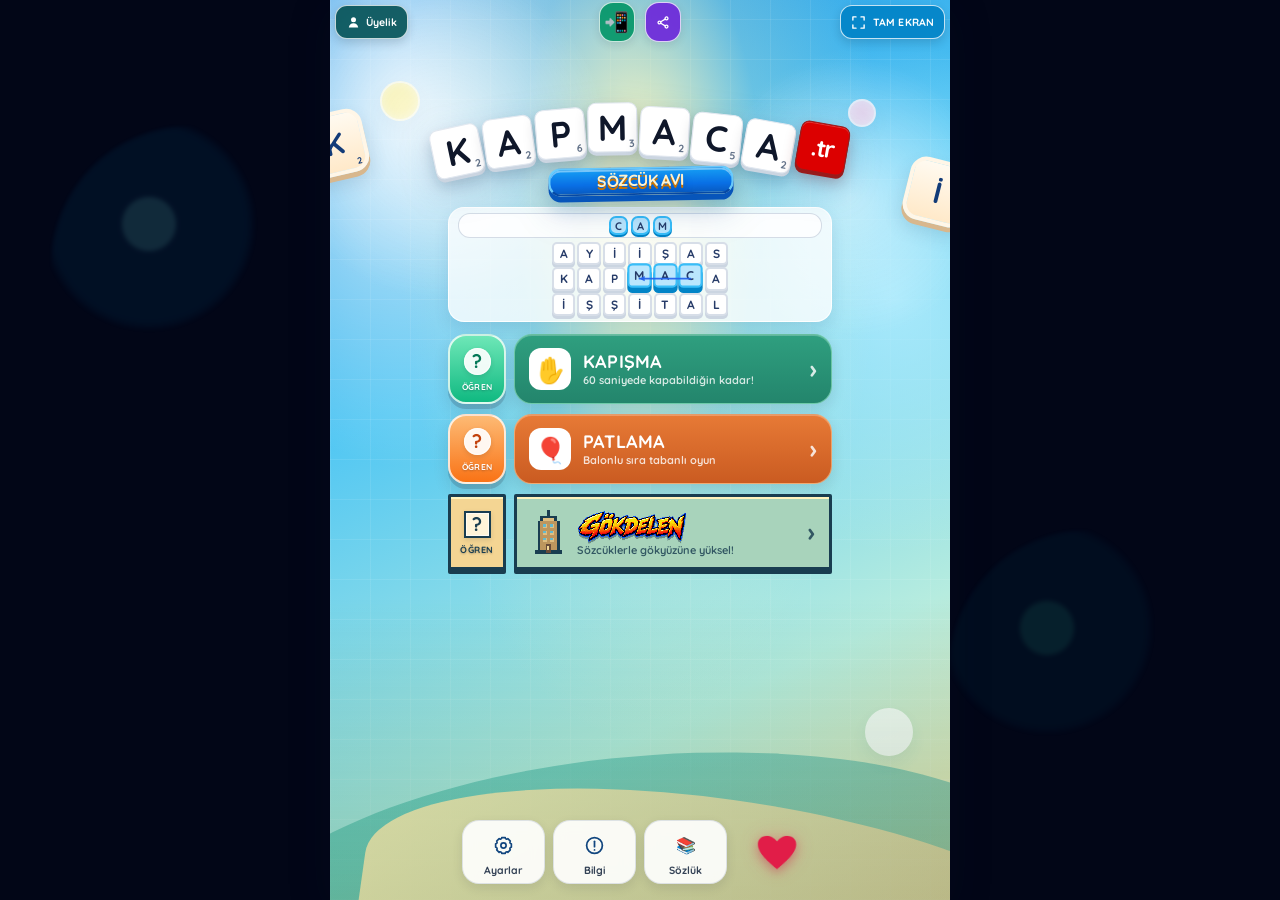
==== commit c7fe7f74: "v709: fix cache-busting references" ====
--- a/index.html
+++ b/index.html
@@ -18,7 +18,7 @@
     else setTimeout(loadAnalytics,500);
   },{once:true});
 })();
-</script><meta name="game-version" content="v709"><meta name="description" content="KAPMACA - Sözcük Avı; çocuklar, öğrenciler ve aileler için hazırlanmış ücretsiz, reklamsız ve eğitici bir Türkçe sözcük oyunudur. Oynayarak öğren."><meta name="keywords" content="KAPMACA, sözcük oyunu, Türkçe sözcük oyunu, kelime oyunu, eğitici oyun, eğitsel oyun, çocuklar için kelime oyunu, aile dostu oyun, öğrenciler için oyun, oynayarak öğrenme, Türkçe öğrenme, sözcük dağarcığı, kelime dağarcığı, hızlı düşünme, ücretsiz oyun, reklamsız oyun, çok oyunculu sözcük oyunu"><meta name="robots" content="index,follow,max-image-preview:large,max-snippet:-1,max-video-preview:-1"><meta name="rating" content="general"><meta name="application-name" content="KAPMACA - Sözcük Avı"><meta name="apple-mobile-web-app-title" content="KAPMACA"><meta name="googlebot" content="index,follow,max-image-preview:large,max-snippet:-1,max-video-preview:-1"><meta name="bingbot" content="index,follow,max-image-preview:large,max-snippet:-1,max-video-preview:-1"><meta name="theme-color" content="#075458"><meta name="referrer" content="strict-origin-when-cross-origin"><meta name="format-detection" content="telephone=no"><link rel="canonical" href="https://kapmaca.tr/"><link rel="alternate" hreflang="tr" href="https://kapmaca.tr/"><link rel="alternate" hreflang="x-default" href="https://kapmaca.tr/"><link rel="manifest" href="manifest.webmanifest?v=592"><link rel="icon" type="image/png" sizes="32x32" href="favicon-32.png?v=592"><link rel="apple-touch-icon" sizes="180x180" href="apple-touch-icon.png?v=592"><script defer src="app.js?v=708"></script><script defer src="gokdelen-network.js?v=673"></script><meta property="og:locale" content="tr_TR"><meta property="og:type" content="website"><meta property="og:site_name" content="KAPMACA"><meta property="og:title" content="KAPMACA - Sözcük Avı | Eğitici Türkçe Oyunu"><meta property="og:description" content="Ücretsiz ve reklamsız KAPMACA ile Türkçe sözcük dağarcığını oynayarak geliştir. Çocuklar, öğrenciler ve aileler için eğitici sözcük oyunu."><meta property="og:url" content="https://kapmaca.tr/"><meta property="og:image" content="https://kapmaca.tr/icon-512.png?v=592"><meta property="og:image:alt" content="KAPMACA - Sözcük Avı eğitici Türkçe kelime oyunu"><meta name="twitter:card" content="summary"><meta name="twitter:title" content="KAPMACA - Sözcük Avı | Eğitici Türkçe Oyunu"><meta name="twitter:description" content="Ücretsiz ve reklamsız Türkçe sözcük oyunu. Çocuklar, öğrenciler ve aileler için oynayarak öğrenme ve sözcük dağarcığı geliştirme."><meta name="twitter:image" content="https://kapmaca.tr/icon-512.png?v=592"><script type="application/ld+json">{"@context":"https://schema.org","@graph":[{"@type":["WebApplication","Game","LearningResource"],"@id":"https://kapmaca.tr/#app","name":"KAPMACA - Sözcük Avı","alternateName":"KAPMACA","url":"https://kapmaca.tr/","image":"https://kapmaca.tr/icon-512.png?v=593","description":"Çocuklar, öğrenciler ve aileler için hazırlanmış ücretsiz, reklamsız ve eğitici Türkçe sözcük oyunu. Sözcük dağarcığını, hızlı düşünmeyi ve Türkçe sözcük farkındalığını oynayarak destekler.","inLanguage":"tr","applicationCategory":"EducationalApplication","applicationSubCategory":"Türkçe sözcük oyunu","operatingSystem":"Any","browserRequirements":"JavaScript destekleyen güncel bir web tarayıcısı","isAccessibleForFree":true,"isFamilyFriendly":true,"genre":["Sözcük oyunu","Kelime oyunu","Eğitsel oyun","Aile oyunu","Çok oyunculu oyun"],"keywords":"Türkçe sözcük oyunu, kelime oyunu, eğitici oyun, çocuklar için oyun, aile dostu oyun, oynayarak öğrenme, sözcük dağarcığı, ücretsiz oyun, reklamsız oyun","educationalUse":["Oynayarak öğrenme","Sözcük dağarcığını geliştirme","Hızlı düşünme","Türkçe sözcük farkındalığı","Dil becerilerini destekleme"],"learningResourceType":"Eğitsel sözcük oyunu","audience":[{"@type":"EducationalAudience","educationalRole":"student"},{"@type":"Audience","audienceType":"Çocuklar ve aileler"},{"@type":"Audience","audienceType":"Türkçe sözcük dağarcığını geliştirmek isteyen genel kullanıcılar"}],"contentRating":"Genel izleyici; çocuk ve aile kullanımına uygun içerik","offers":{"@type":"Offer","price":"0","priceCurrency":"TRY","availability":"https://schema.org/InStock"}},{"@type":"WebSite","@id":"https://kapmaca.tr/#website","url":"https://kapmaca.tr/","name":"KAPMACA - Sözcük Avı","alternateName":"KAPMACA","inLanguage":"tr","description":"Ücretsiz ve reklamsız, çocuklar ve aileler için eğitici Türkçe sözcük oyunu.","isFamilyFriendly":true,"isAccessibleForFree":true}]}</script><link rel="preconnect" href="https://fonts.googleapis.com"><link rel="preconnect" href="https://fonts.gstatic.com" crossorigin><link href="https://fonts.googleapis.com/css2?family=Quicksand:wght@700;800;900&display=swap" rel="stylesheet"><style id="kapmaca-css-v548">@layer properties; @layer theme,base,components,utilities; @layer theme{:root,:host{--font-sans:ui-sans-serif,system-ui,sans-serif,"Apple Color Emoji","Segoe UI Emoji","Segoe UI Symbol","Noto Color Emoji"; --font-mono:ui-monospace,SFMono-Regular,Menlo,Monaco,Consolas,"Liberation Mono","Courier New",monospace; --color-red-50:oklch(97.1% .013 17.38); --color-red-500:oklch(63.7% .237 25.331); --color-red-600:oklch(57.7% .245 27.325); --color-red-700:oklch(50.5% .213 27.518); --color-orange-50:oklch(98% .016 73.684); --color-orange-100:oklch(95.4% .038 75.164); --color-orange-300:oklch(83.7% .128 66.29); --color-orange-900:oklch(40.8% .123 38.172); --color-amber-50:oklch(98.7% .022 95.277); --color-amber-100:oklch(96.2% .059 95.617); --color-amber-200:oklch(92.4% .12 95.746); --color-amber-300:oklch(87.9% .169 91.605); --color-amber-400:oklch(82.8% .189 84.429); --color-amber-500:oklch(76.9% .188 70.08); --color-amber-600:oklch(66.6% .179 58.318); --color-amber-700:oklch(55.5% .163 48.998); --color-amber-900:oklch(41.4% .112 45.904); --color-amber-950:oklch(27.9% .077 45.635); --color-yellow-100:oklch(97.3% .071 103.193); --color-yellow-200:oklch(94.5% .129 101.54); --color-yellow-400:oklch(85.2% .199 91.936); --color-green-50:oklch(98.2% .018 155.826); --color-green-100:oklch(96.2% .044 156.743); --color-green-300:oklch(87.1% .15 154.449); --color-green-500:oklch(72.3% .219 149.579); --color-green-600:oklch(62.7% .194 149.214); --color-green-900:oklch(39.3% .095 152.535); --color-emerald-50:oklch(97.9% .021 166.113); --color-emerald-100:oklch(95% .052 163.051); --color-emerald-200:oklch(90.5% .093 164.15); --color-emerald-300:oklch(84.5% .143 164.978); --color-emerald-400:oklch(76.5% .177 163.223); --color-emerald-800:oklch(43.2% .095 166.913); --color-emerald-900:oklch(37.8% .077 168.94); --color-cyan-100:oklch(95.6% .045 203.388); --color-sky-50:oklch(97.7% .013 236.62); --color-sky-100:oklch(95.1% .026 236.824); --color-sky-200:oklch(90.1% .058 230.902); --color-sky-300:oklch(82.8% .111 230.318); --color-sky-400:oklch(74.6% .16 232.661); --color-sky-600:oklch(58.8% .158 241.966); --color-sky-700:oklch(50% .134 242.749); --color-sky-900:oklch(39.1% .09 240.876); --color-sky-950:oklch(29.3% .066 243.157); --color-blue-100:oklch(93.2% .032 255.585); --color-blue-200:oklch(88.2% .059 254.128); --color-blue-600:oklch(54.6% .245 262.881); --color-indigo-50:oklch(96.2% .018 272.314); --color-indigo-100:oklch(93% .034 272.788); --color-indigo-200:oklch(87% .065 274.039); --color-indigo-300:oklch(78.5% .115 274.713); --color-indigo-500:oklch(58.5% .233 277.117); --color-indigo-600:oklch(51.1% .262 276.966); --color-indigo-700:oklch(45.7% .24 277.023); --color-indigo-800:oklch(39.8% .195 277.366); --color-indigo-900:oklch(35.9% .144 278.697); --color-indigo-950:oklch(25.7% .09 281.288); --color-violet-50:oklch(96.9% .016 293.756); --color-violet-100:oklch(94.3% .029 294.588); --color-violet-200:oklch(89.4% .057 293.283); --color-violet-400:oklch(70.2% .183 293.541); --color-violet-900:oklch(38% .189 293.745); --color-violet-950:oklch(28.3% .141 291.089); --color-pink-200:oklch(89.9% .061 343.231); --color-rose-50:oklch(96.9% .015 12.422); --color-rose-100:oklch(94.1% .03 12.58); --color-rose-200:oklch(89.2% .058 10.001); --color-rose-300:oklch(81% .117 11.638); --color-rose-500:oklch(64.5% .246 16.439); --color-rose-600:oklch(58.6% .253 17.585); --color-rose-700:oklch(51.4% .222 16.935); --color-rose-800:oklch(45.5% .188 13.697); --color-rose-900:oklch(41% .159 10.272); --color-rose-950:oklch(27.1% .105 12.094); --color-slate-50:oklch(98.4% .003 247.858); --color-slate-100:oklch(96.8% .007 247.896); --color-slate-200:oklch(92.9% .013 255.508); --color-slate-300:oklch(86.9% .022 252.894); --color-slate-400:oklch(70.4% .04 256.788); --color-slate-500:oklch(55.4% .046 257.417); --color-slate-600:oklch(44.6% .043 257.281); --color-slate-700:oklch(37.2% .044 257.287); --color-slate-800:oklch(27.9% .041 260.031); --color-slate-900:oklch(20.8% .042 265.755); --color-slate-950:oklch(12.9% .042 264.695); --color-black:#000; --color-white:#fff; --spacing:.25rem; --container-sm:24rem; --container-md:28rem; --text-xs:.75rem; --text-xs--line-height:calc(1 / .75); --text-sm:.875rem; --text-sm--line-height:calc(1.25 / .875); --text-base:1rem; --text-base--line-height:calc(1.5 / 1); --text-lg:1.125rem; --text-lg--line-height:calc(1.75 / 1.125); --text-xl:1.25rem; --text-xl--line-height:calc(1.75 / 1.25); --text-2xl:1.5rem; --text-2xl--line-height:calc(2 / 1.5); --text-3xl:1.875rem; --text-3xl--line-height:calc(2.25 / 1.875); --text-7xl:4.5rem; --text-7xl--line-height:1; --font-weight-bold:700; --font-weight-black:900; --tracking-tight:-0.025em; --tracking-wide:.025em; --tracking-widest:.1em; --leading-tight:1.25; --leading-snug:1.375; --leading-relaxed:1.625; --radius-lg:.5rem; --radius-xl:.75rem; --radius-2xl:1rem; --radius-3xl:1.5rem; --drop-shadow-sm:0 1px 2px rgb(0 0 0 / .15); --drop-shadow-lg:0 4px 4px rgb(0 0 0 / .15); --animate-spin:spin 1s linear infinite; --blur-sm:8px; --blur-md:12px; --default-transition-duration:150ms; --default-transition-timing-function:cubic-bezier(0.4,0,0.2,1); --default-font-family:var(--font-sans); --default-mono-font-family:var(--font-mono)}} @layer base{*,::after,::before,::backdrop,::file-selector-button{box-sizing:border-box; margin:0; padding:0; border:0 solid} html,:host{line-height:1.5; -webkit-text-size-adjust:100%; tab-size:4; font-family:var(--default-font-family,ui-sans-serif,system-ui,sans-serif,"Apple Color Emoji","Segoe UI Emoji","Segoe UI Symbol","Noto Color Emoji"); font-feature-settings:var(--default-font-feature-settings,normal); font-variation-settings:var(--default-font-variation-settings,normal); -webkit-tap-highlight-color:transparent} hr{height:0; color:inherit; border-top-width:1px} abbr:where([title]){-webkit-text-decoration:underline dotted; text-decoration:underline dotted} h1,h2,h3,h4,h5,h6{font-size:inherit; font-weight:inherit} a{color:inherit; -webkit-text-decoration:inherit; text-decoration:inherit} b,strong{font-weight:bolder} code,kbd,samp,pre{font-family:var(--default-mono-font-family,ui-monospace,SFMono-Regular,Menlo,Monaco,Consolas,"Liberation Mono","Courier New",monospace); font-feature-settings:var(--default-mono-font-feature-settings,normal); font-variation-settings:var(--default-mono-font-variation-settings,normal); font-size:1em} small{font-size:80%} sub,sup{font-size:75%; line-height:0; position:relative; vertical-align:baseline} sub{bottom:-0.25em} sup{top:-0.5em} table{text-indent:0; border-color:inherit; border-collapse:collapse}:-moz-focusring{outline:auto} progress{vertical-align:baseline} summary{display:list-item} ol,ul,menu{list-style:none} img,svg,video,canvas,audio,iframe,embed,object{display:block; vertical-align:middle} img,video{max-width:100%; height:auto} button,input,select,optgroup,textarea,::file-selector-button{font:inherit; font-feature-settings:inherit; font-variation-settings:inherit; letter-spacing:inherit; color:inherit; border-radius:0; background-color:transparent; opacity:1}:where(select:is([multiple],[size])) optgroup{font-weight:bolder}:where(select:is([multiple],[size])) optgroup option{padding-inline-start:20px}::file-selector-button{margin-inline-end:4px}::placeholder{opacity:1} @supports (not (-webkit-appearance:-apple-pay-button)) or (contain-intrinsic-size:1px){::placeholder{color:currentcolor} @supports (color:color-mix(in lab,red,red)){::placeholder{color:color-mix(in oklab,currentcolor 50%,transparent)}}} textarea{resize:vertical}::-webkit-search-decoration{-webkit-appearance:none}::-webkit-date-and-time-value{min-height:1lh; text-align:inherit}::-webkit-datetime-edit{display:inline-flex}::-webkit-datetime-edit-fields-wrapper{padding:0}::-webkit-datetime-edit,::-webkit-datetime-edit-year-field,::-webkit-datetime-edit-month-field,::-webkit-datetime-edit-day-field,::-webkit-datetime-edit-hour-field,::-webkit-datetime-edit-minute-field,::-webkit-datetime-edit-second-field,::-webkit-datetime-edit-millisecond-field,::-webkit-datetime-edit-meridiem-field{padding-block:0}:-moz-ui-invalid{box-shadow:none} button,input:where([type="button"],[type="reset"],[type="submit"]),::file-selector-button{appearance:button}::-webkit-inner-spin-button,::-webkit-outer-spin-button{height:auto} [hidden]:where(:not([hidden="until-found"])){display:none !important}} @layer utilities{.pointer-events-none{pointer-events:none} .absolute{position:absolute} .relative{position:relative} .inset-0{inset:calc(var(--spacing) * 0)} .top-3{top:calc(var(--spacing) * 3)} .top-28{top:calc(var(--spacing) * 28)} .top-40{top:calc(var(--spacing) * 40)} .top-\[9\%\]{top:9%} .top-\[11\%\]{top:11%} .-right-5{right:calc(var(--spacing) * -5)} .right-1{right:calc(var(--spacing) * 1)} .right-3{right:calc(var(--spacing) * 3)} .right-\[6\%\]{right:6%} .right-\[12\%\]{right:12%} .bottom-0{bottom:calc(var(--spacing) * 0)} .bottom-\[16\%\]{bottom:16%} .-left-7{left:calc(var(--spacing) * -7)} .left-2{left:calc(var(--spacing) * 2)} .left-\[8\%\]{left:8%} .z-10{z-index:10} .z-30{z-index:30} .z-40{z-index:40} .z-50{z-index:50} .z-\[60\]{z-index:60} .z-\[70\]{z-index:70} .z-\[80\]{z-index:80} .mx-auto{margin-inline:auto} .-mt-1{margin-top:calc(var(--spacing) * -1)} .mt-0\.5{margin-top:calc(var(--spacing) * .5)} .mt-1{margin-top:calc(var(--spacing) * 1)} .mt-1\.5{margin-top:calc(var(--spacing) * 1.5)} .mt-2{margin-top:calc(var(--spacing) * 2)} .mt-2\.5{margin-top:calc(var(--spacing) * 2.5)} .mt-3{margin-top:calc(var(--spacing) * 3)} .mt-5{margin-top:calc(var(--spacing) * 5)} .mt-8{margin-top:calc(var(--spacing) * 8)} .mt-auto{margin-top:auto} .mr-1{margin-right:calc(var(--spacing) * 1)} .mr-2{margin-right:calc(var(--spacing) * 2)} .mb-1{margin-bottom:calc(var(--spacing) * 1)} .mb-1\.5{margin-bottom:calc(var(--spacing) * 1.5)} .mb-2{margin-bottom:calc(var(--spacing) * 2)} .mb-3{margin-bottom:calc(var(--spacing) * 3)} .mb-4{margin-bottom:calc(var(--spacing) * 4)} .mb-6{margin-bottom:calc(var(--spacing) * 6)} .mb-\[-10px\]{margin-bottom:-10px} .block{display:block} .flex{display:flex} .grid{display:grid} .hidden{display:none} .inline-flex{display:inline-flex} .h-1\.5{height:calc(var(--spacing) * 1.5)} .h-4{height:calc(var(--spacing) * 4)} .h-5{height:calc(var(--spacing) * 5)} .h-6{height:calc(var(--spacing) * 6)} .h-7{height:calc(var(--spacing) * 7)} .h-8{height:calc(var(--spacing) * 8)} .h-10{height:calc(var(--spacing) * 10)} .h-12{height:calc(var(--spacing) * 12)} .h-16{height:calc(var(--spacing) * 16)} .h-full{height:100%} .h-screen{height:100vh} .max-h-20{max-height:calc(var(--spacing) * 20)} .max-h-\[96\%\]{max-height:96%} .min-h-0{min-height:calc(var(--spacing) * 0)} .min-h-\[26px\]{min-height:26px} .min-h-\[34px\]{min-height:34px} .min-h-\[36px\]{min-height:36px} .min-h-\[40px\]{min-height:40px} .min-h-\[48px\]{min-height:48px} .min-h-\[54px\]{min-height:54px} .min-h-\[76px\]{min-height:76px} .w-1\.5{width:calc(var(--spacing) * 1.5)} .w-4{width:calc(var(--spacing) * 4)} .w-5{width:calc(var(--spacing) * 5)} .w-7{width:calc(var(--spacing) * 7)} .w-8{width:calc(var(--spacing) * 8)} .w-10{width:calc(var(--spacing) * 10)} .w-11\/12{width:calc(11/12 * 100%)} .w-12{width:calc(var(--spacing) * 12)} .w-16{width:calc(var(--spacing) * 16)} .w-\[45\%\]{width:45%} .w-\[94\%\]{width:94%} .w-\[118px\]{width:118px} .w-full{width:100%} .w-max{width:max-content} .w-screen{width:100vw} .max-w-\[260px\]{max-width:260px} .max-w-md{max-width:var(--container-md)} .max-w-sm{max-width:var(--container-sm)} .min-w-0{min-width:calc(var(--spacing) * 0)} .min-w-\[58px\]{min-width:58px} .flex-1{flex:1} .shrink-0{flex-shrink:0} .flex-grow{flex-grow:1} .-rotate-1{rotate:calc(1deg * -1)} .rotate-\[-13deg\]{rotate:-13deg} .rotate-\[14deg\]{rotate:14deg} .animate-spin{animation:var(--animate-spin)} .cursor-default{cursor:default} .cursor-text{cursor:text} .touch-none{touch-action:none} .grid-cols-1{grid-template-columns:repeat(1,minmax(0,1fr))} .grid-cols-2{grid-template-columns:repeat(2,minmax(0,1fr))} .grid-cols-4{grid-template-columns:repeat(4,minmax(0,1fr))} .flex-col{flex-direction:column} .flex-row{flex-direction:row} .flex-row-reverse{flex-direction:row-reverse} .flex-nowrap{flex-wrap:nowrap} .flex-wrap{flex-wrap:wrap} .content-start{align-content:flex-start} .items-center{align-items:center} .items-end{align-items:flex-end} .items-start{align-items:flex-start} .items-stretch{align-items:stretch} .justify-between{justify-content:space-between} .justify-center{justify-content:center} .justify-start{justify-content:flex-start} .gap-1{gap:calc(var(--spacing) * 1)} .gap-1\.5{gap:calc(var(--spacing) * 1.5)} .gap-2{gap:calc(var(--spacing) * 2)} .gap-2\.5{gap:calc(var(--spacing) * 2.5)} .gap-3{gap:calc(var(--spacing) * 3)} .gap-4{gap:calc(var(--spacing) * 4)} .space-y-1{}:where(.space-y-1>:not(:last-child)){--tw-space-y-reverse:0; margin-block-start:calc(calc(var(--spacing) * 1) * var(--tw-space-y-reverse)); margin-block-end:calc(calc(var(--spacing) * 1) * calc(1 - var(--tw-space-y-reverse)))} .space-y-1\.5{}:where(.space-y-1\.5>:not(:last-child)){--tw-space-y-reverse:0; margin-block-start:calc(calc(var(--spacing) * 1.5) * var(--tw-space-y-reverse)); margin-block-end:calc(calc(var(--spacing) * 1.5) * calc(1 - var(--tw-space-y-reverse)))} .space-y-2{}:where(.space-y-2>:not(:last-child)){--tw-space-y-reverse:0; margin-block-start:calc(calc(var(--spacing) * 2) * var(--tw-space-y-reverse)); margin-block-end:calc(calc(var(--spacing) * 2) * calc(1 - var(--tw-space-y-reverse)))} .space-y-3{}:where(.space-y-3>:not(:last-child)){--tw-space-y-reverse:0; margin-block-start:calc(calc(var(--spacing) * 3) * var(--tw-space-y-reverse)); margin-block-end:calc(calc(var(--spacing) * 3) * calc(1 - var(--tw-space-y-reverse)))} .justify-self-center{justify-self:center} .justify-self-end{justify-self:flex-end} .justify-self-start{justify-self:flex-start} .truncate{overflow:hidden; text-overflow:ellipsis; white-space:nowrap} .overflow-hidden{overflow:hidden} .overflow-x-auto{overflow-x:auto} .overflow-y-auto{overflow-y:auto} .rounded-2xl{border-radius:var(--radius-2xl)} .rounded-3xl{border-radius:var(--radius-3xl)} .rounded-\[11px\]{border-radius:11px} .rounded-\[14px\]{border-radius:14px} .rounded-\[15px\]{border-radius:15px} .rounded-\[18px\]{border-radius:18px} .rounded-\[20px\]{border-radius:20px} .rounded-\[24px\]{border-radius:24px} .rounded-\[28px\]{border-radius:28px} .rounded-\[30px\]{border-radius:30px} .rounded-full{border-radius:calc(infinity * 1px)} .rounded-lg{border-radius:var(--radius-lg)} .rounded-xl{border-radius:var(--radius-xl)} .border{border-style:var(--tw-border-style); border-width:1px} .border-2{border-style:var(--tw-border-style); border-width:2px} .border-4{border-style:var(--tw-border-style); border-width:4px} .border-r{border-right-style:var(--tw-border-style); border-right-width:1px} .border-b{border-bottom-style:var(--tw-border-style); border-bottom-width:1px} .border-amber-100{border-color:var(--color-amber-100)} .border-amber-200{border-color:var(--color-amber-200)} .border-black{border-color:var(--color-black)} .border-emerald-100{border-color:var(--color-emerald-100)} .border-emerald-200\/70{border-color:color-mix(in srgb,oklch(90.5% .093 164.15) 70%,transparent)} @supports (color:color-mix(in lab,red,red)){.border-emerald-200\/70{border-color:color-mix(in oklab,var(--color-emerald-200) 70%,transparent)}} .border-emerald-300{border-color:var(--color-emerald-300)} .border-green-300{border-color:var(--color-green-300)} .border-indigo-100{border-color:var(--color-indigo-100)} .border-indigo-200{border-color:var(--color-indigo-200)} .border-indigo-300{border-color:var(--color-indigo-300)} .border-indigo-800{border-color:var(--color-indigo-800)} .border-orange-300{border-color:var(--color-orange-300)} .border-red-500{border-color:var(--color-red-500)} .border-rose-200{border-color:var(--color-rose-200)} .border-rose-300{border-color:var(--color-rose-300)} .border-sky-100{border-color:var(--color-sky-100)} .border-sky-200{border-color:var(--color-sky-200)} .border-sky-200\/70{border-color:color-mix(in srgb,oklch(90.1% .058 230.902) 70%,transparent)} @supports (color:color-mix(in lab,red,red)){.border-sky-200\/70{border-color:color-mix(in oklab,var(--color-sky-200) 70%,transparent)}} .border-sky-300{border-color:var(--color-sky-300)} .border-sky-400{border-color:var(--color-sky-400)} .border-slate-200{border-color:var(--color-slate-200)} .border-slate-200\/80{border-color:color-mix(in srgb,oklch(92.9% .013 255.508) 80%,transparent)} @supports (color:color-mix(in lab,red,red)){.border-slate-200\/80{border-color:color-mix(in oklab,var(--color-slate-200) 80%,transparent)}} .border-slate-300{border-color:var(--color-slate-300)} .border-slate-700{border-color:var(--color-slate-700)} .border-slate-800{border-color:var(--color-slate-800)} .border-violet-100{border-color:var(--color-violet-100)} .border-violet-200{border-color:var(--color-violet-200)} .border-white{border-color:var(--color-white)} .border-yellow-400{border-color:var(--color-yellow-400)} .border-t-amber-500{border-top-color:var(--color-amber-500)} .border-t-sky-600{border-top-color:var(--color-sky-600)} .bg-amber-50{background-color:var(--color-amber-50)} .bg-amber-50\/80{background-color:color-mix(in srgb,oklch(98.7% .022 95.277) 80%,transparent)} @supports (color:color-mix(in lab,red,red)){.bg-amber-50\/80{background-color:color-mix(in oklab,var(--color-amber-50) 80%,transparent)}} .bg-amber-100{background-color:var(--color-amber-100)} .bg-amber-400{background-color:var(--color-amber-400)} .bg-black{background-color:var(--color-black)} .bg-emerald-50{background-color:var(--color-emerald-50)} .bg-emerald-100{background-color:var(--color-emerald-100)} .bg-emerald-400{background-color:var(--color-emerald-400)} .bg-green-100{background-color:var(--color-green-100)} .bg-indigo-50{background-color:var(--color-indigo-50)} .bg-indigo-100{background-color:var(--color-indigo-100)} .bg-indigo-600{background-color:var(--color-indigo-600)} .bg-indigo-950{background-color:var(--color-indigo-950)} .bg-indigo-950\/90{background-color:color-mix(in srgb,oklch(25.7% .09 281.288) 90%,transparent)} @supports (color:color-mix(in lab,red,red)){.bg-indigo-950\/90{background-color:color-mix(in oklab,var(--color-indigo-950) 90%,transparent)}} .bg-orange-100{background-color:var(--color-orange-100)} .bg-pink-200{background-color:var(--color-pink-200)} .bg-red-600{background-color:var(--color-red-600)} .bg-rose-50{background-color:var(--color-rose-50)} .bg-rose-100{background-color:var(--color-rose-100)} .bg-rose-600{background-color:var(--color-rose-600)} .bg-sky-50{background-color:var(--color-sky-50)} .bg-sky-50\/80{background-color:color-mix(in srgb,oklch(97.7% .013 236.62) 80%,transparent)} @supports (color:color-mix(in lab,red,red)){.bg-sky-50\/80{background-color:color-mix(in oklab,var(--color-sky-50) 80%,transparent)}} .bg-sky-100{background-color:var(--color-sky-100)} .bg-sky-200{background-color:var(--color-sky-200)} .bg-sky-400{background-color:var(--color-sky-400)} .bg-slate-50{background-color:var(--color-slate-50)} .bg-slate-100{background-color:var(--color-slate-100)} .bg-slate-900{background-color:var(--color-slate-900)} .bg-slate-950{background-color:var(--color-slate-950)} .bg-slate-950\/45{background-color:color-mix(in srgb,oklch(12.9% .042 264.695) 45%,transparent)} @supports (color:color-mix(in lab,red,red)){.bg-slate-950\/45{background-color:color-mix(in oklab,var(--color-slate-950) 45%,transparent)}} .bg-slate-950\/55{background-color:color-mix(in srgb,oklch(12.9% .042 264.695) 55%,transparent)} @supports (color:color-mix(in lab,red,red)){.bg-slate-950\/55{background-color:color-mix(in oklab,var(--color-slate-950) 55%,transparent)}} .bg-slate-950\/80{background-color:color-mix(in srgb,oklch(12.9% .042 264.695) 80%,transparent)} @supports (color:color-mix(in lab,red,red)){.bg-slate-950\/80{background-color:color-mix(in oklab,var(--color-slate-950) 80%,transparent)}} .bg-slate-950\/85{background-color:color-mix(in srgb,oklch(12.9% .042 264.695) 85%,transparent)} @supports (color:color-mix(in lab,red,red)){.bg-slate-950\/85{background-color:color-mix(in oklab,var(--color-slate-950) 85%,transparent)}} .bg-slate-950\/95{background-color:color-mix(in srgb,oklch(12.9% .042 264.695) 95%,transparent)} @supports (color:color-mix(in lab,red,red)){.bg-slate-950\/95{background-color:color-mix(in oklab,var(--color-slate-950) 95%,transparent)}} .bg-violet-50{background-color:var(--color-violet-50)} .bg-white{background-color:var(--color-white)} .bg-white\/75{background-color:color-mix(in srgb,#fff 75%,transparent)} @supports (color:color-mix(in lab,red,red)){.bg-white\/75{background-color:color-mix(in oklab,var(--color-white) 75%,transparent)}} .bg-white\/90{background-color:color-mix(in srgb,#fff 90%,transparent)} @supports (color:color-mix(in lab,red,red)){.bg-white\/90{background-color:color-mix(in oklab,var(--color-white) 90%,transparent)}} .bg-white\/95{background-color:color-mix(in srgb,#fff 95%,transparent)} @supports (color:color-mix(in lab,red,red)){.bg-white\/95{background-color:color-mix(in oklab,var(--color-white) 95%,transparent)}} .bg-yellow-200{background-color:var(--color-yellow-200)} .bg-gradient-to-b{--tw-gradient-position:to bottom in oklab; background-image:linear-gradient(var(--tw-gradient-stops))} .bg-gradient-to-br{--tw-gradient-position:to bottom right in oklab; background-image:linear-gradient(var(--tw-gradient-stops))} .bg-gradient-to-r{--tw-gradient-position:to right in oklab; background-image:linear-gradient(var(--tw-gradient-stops))} .from-amber-50{--tw-gradient-from:var(--color-amber-50); --tw-gradient-stops:var(--tw-gradient-via-stops,var(--tw-gradient-position),var(--tw-gradient-from) var(--tw-gradient-from-position),var(--tw-gradient-to) var(--tw-gradient-to-position))} .from-amber-400{--tw-gradient-from:var(--color-amber-400); --tw-gradient-stops:var(--tw-gradient-via-stops,var(--tw-gradient-position),var(--tw-gradient-from) var(--tw-gradient-from-position),var(--tw-gradient-to) var(--tw-gradient-to-position))} .from-emerald-400{--tw-gradient-from:var(--color-emerald-400); --tw-gradient-stops:var(--tw-gradient-via-stops,var(--tw-gradient-position),var(--tw-gradient-from) var(--tw-gradient-from-position),var(--tw-gradient-to) var(--tw-gradient-to-position))} .from-indigo-50{--tw-gradient-from:var(--color-indigo-50); --tw-gradient-stops:var(--tw-gradient-via-stops,var(--tw-gradient-position),var(--tw-gradient-from) var(--tw-gradient-from-position),var(--tw-gradient-to) var(--tw-gradient-to-position))} .from-indigo-100{--tw-gradient-from:var(--color-indigo-100); --tw-gradient-stops:var(--tw-gradient-via-stops,var(--tw-gradient-position),var(--tw-gradient-from) var(--tw-gradient-from-position),var(--tw-gradient-to) var(--tw-gradient-to-position))} .from-red-500{--tw-gradient-from:var(--color-red-500); --tw-gradient-stops:var(--tw-gradient-via-stops,var(--tw-gradient-position),var(--tw-gradient-from) var(--tw-gradient-from-position),var(--tw-gradient-to) var(--tw-gradient-to-position))} .from-rose-50{--tw-gradient-from:var(--color-rose-50); --tw-gradient-stops:var(--tw-gradient-via-stops,var(--tw-gradient-position),var(--tw-gradient-from) var(--tw-gradient-from-position),var(--tw-gradient-to) var(--tw-gradient-to-position))} .from-rose-500{--tw-gradient-from:var(--color-rose-500); --tw-gradient-stops:var(--tw-gradient-via-stops,var(--tw-gradient-position),var(--tw-gradient-from) var(--tw-gradient-from-position),var(--tw-gradient-to) var(--tw-gradient-to-position))} .from-sky-50{--tw-gradient-from:var(--color-sky-50); --tw-gradient-stops:var(--tw-gradient-via-stops,var(--tw-gradient-position),var(--tw-gradient-from) var(--tw-gradient-from-position),var(--tw-gradient-to) var(--tw-gradient-to-position))} .from-sky-100{--tw-gradient-from:var(--color-sky-100); --tw-gradient-stops:var(--tw-gradient-via-stops,var(--tw-gradient-position),var(--tw-gradient-from) var(--tw-gradient-from-position),var(--tw-gradient-to) var(--tw-gradient-to-position))} .from-sky-400{--tw-gradient-from:var(--color-sky-400); --tw-gradient-stops:var(--tw-gradient-via-stops,var(--tw-gradient-position),var(--tw-gradient-from) var(--tw-gradient-from-position),var(--tw-gradient-to) var(--tw-gradient-to-position))} .from-slate-100{--tw-gradient-from:var(--color-slate-100); --tw-gradient-stops:var(--tw-gradient-via-stops,var(--tw-gradient-position),var(--tw-gradient-from) var(--tw-gradient-from-position),var(--tw-gradient-to) var(--tw-gradient-to-position))} .from-violet-400{--tw-gradient-from:var(--color-violet-400); --tw-gradient-stops:var(--tw-gradient-via-stops,var(--tw-gradient-position),var(--tw-gradient-from) var(--tw-gradient-from-position),var(--tw-gradient-to) var(--tw-gradient-to-position))} .via-sky-200{--tw-gradient-via:var(--color-sky-200); --tw-gradient-via-stops:var(--tw-gradient-position),var(--tw-gradient-from) var(--tw-gradient-from-position),var(--tw-gradient-via) var(--tw-gradient-via-position),var(--tw-gradient-to) var(--tw-gradient-to-position); --tw-gradient-stops:var(--tw-gradient-via-stops)} .via-white{--tw-gradient-via:var(--color-white); --tw-gradient-via-stops:var(--tw-gradient-position),var(--tw-gradient-from) var(--tw-gradient-from-position),var(--tw-gradient-via) var(--tw-gradient-via-position),var(--tw-gradient-to) var(--tw-gradient-to-position); --tw-gradient-stops:var(--tw-gradient-via-stops)} .to-amber-50{--tw-gradient-to:var(--color-amber-50); --tw-gradient-stops:var(--tw-gradient-via-stops,var(--tw-gradient-position),var(--tw-gradient-from) var(--tw-gradient-from-position),var(--tw-gradient-to) var(--tw-gradient-to-position))} .to-blue-100{--tw-gradient-to:var(--color-blue-100); --tw-gradient-stops:var(--tw-gradient-via-stops,var(--tw-gradient-position),var(--tw-gradient-from) var(--tw-gradient-from-position),var(--tw-gradient-to) var(--tw-gradient-to-position))} .to-blue-200{--tw-gradient-to:var(--color-blue-200); --tw-gradient-stops:var(--tw-gradient-via-stops,var(--tw-gradient-position),var(--tw-gradient-from) var(--tw-gradient-from-position),var(--tw-gradient-to) var(--tw-gradient-to-position))} .to-blue-600{--tw-gradient-to:var(--color-blue-600); --tw-gradient-stops:var(--tw-gradient-via-stops,var(--tw-gradient-position),var(--tw-gradient-from) var(--tw-gradient-from-position),var(--tw-gradient-to) var(--tw-gradient-to-position))} .to-cyan-100{--tw-gradient-to:var(--color-cyan-100); --tw-gradient-stops:var(--tw-gradient-via-stops,var(--tw-gradient-position),var(--tw-gradient-from) var(--tw-gradient-from-position),var(--tw-gradient-to) var(--tw-gradient-to-position))} .to-emerald-200{--tw-gradient-to:var(--color-emerald-200); --tw-gradient-stops:var(--tw-gradient-via-stops,var(--tw-gradient-position),var(--tw-gradient-from) var(--tw-gradient-from-position),var(--tw-gradient-to) var(--tw-gradient-to-position))} .to-green-500{--tw-gradient-to:var(--color-green-500); --tw-gradient-stops:var(--tw-gradient-via-stops,var(--tw-gradient-position),var(--tw-gradient-from) var(--tw-gradient-from-position),var(--tw-gradient-to) var(--tw-gradient-to-position))} .to-green-600{--tw-gradient-to:var(--color-green-600); --tw-gradient-stops:var(--tw-gradient-via-stops,var(--tw-gradient-position),var(--tw-gradient-from) var(--tw-gradient-from-position),var(--tw-gradient-to) var(--tw-gradient-to-position))} .to-indigo-600{--tw-gradient-to:var(--color-indigo-600); --tw-gradient-stops:var(--tw-gradient-via-stops,var(--tw-gradient-position),var(--tw-gradient-from) var(--tw-gradient-from-position),var(--tw-gradient-to) var(--tw-gradient-to-position))} .to-orange-50{--tw-gradient-to:var(--color-orange-50); --tw-gradient-stops:var(--tw-gradient-via-stops,var(--tw-gradient-position),var(--tw-gradient-from) var(--tw-gradient-from-position),var(--tw-gradient-to) var(--tw-gradient-to-position))} .to-red-50{--tw-gradient-to:var(--color-red-50); --tw-gradient-stops:var(--tw-gradient-via-stops,var(--tw-gradient-position),var(--tw-gradient-from) var(--tw-gradient-from-position),var(--tw-gradient-to) var(--tw-gradient-to-position))} .to-red-600{--tw-gradient-to:var(--color-red-600); --tw-gradient-stops:var(--tw-gradient-via-stops,var(--tw-gradient-position),var(--tw-gradient-from) var(--tw-gradient-from-position),var(--tw-gradient-to) var(--tw-gradient-to-position))} .to-rose-600{--tw-gradient-to:var(--color-rose-600); --tw-gradient-stops:var(--tw-gradient-via-stops,var(--tw-gradient-position),var(--tw-gradient-from) var(--tw-gradient-from-position),var(--tw-gradient-to) var(--tw-gradient-to-position))} .to-slate-200{--tw-gradient-to:var(--color-slate-200); --tw-gradient-stops:var(--tw-gradient-via-stops,var(--tw-gradient-position),var(--tw-gradient-from) var(--tw-gradient-from-position),var(--tw-gradient-to) var(--tw-gradient-to-position))} .to-violet-100{--tw-gradient-to:var(--color-violet-100); --tw-gradient-stops:var(--tw-gradient-via-stops,var(--tw-gradient-position),var(--tw-gradient-from) var(--tw-gradient-from-position),var(--tw-gradient-to) var(--tw-gradient-to-position))} .to-violet-200{--tw-gradient-to:var(--color-violet-200); --tw-gradient-stops:var(--tw-gradient-via-stops,var(--tw-gradient-position),var(--tw-gradient-from) var(--tw-gradient-from-position),var(--tw-gradient-to) var(--tw-gradient-to-position))} .to-white{--tw-gradient-to:var(--color-white); --tw-gradient-stops:var(--tw-gradient-via-stops,var(--tw-gradient-position),var(--tw-gradient-from) var(--tw-gradient-from-position),var(--tw-gradient-to) var(--tw-gradient-to-position))} .to-yellow-100{--tw-gradient-to:var(--color-yellow-100); --tw-gradient-stops:var(--tw-gradient-via-stops,var(--tw-gradient-position),var(--tw-gradient-from) var(--tw-gradient-from-position),var(--tw-gradient-to) var(--tw-gradient-to-position))} .to-yellow-400{--tw-gradient-to:var(--color-yellow-400); --tw-gradient-stops:var(--tw-gradient-via-stops,var(--tw-gradient-position),var(--tw-gradient-from) var(--tw-gradient-from-position),var(--tw-gradient-to) var(--tw-gradient-to-position))} .p-1{padding:calc(var(--spacing) * 1)} .p-2{padding:calc(var(--spacing) * 2)} .p-3{padding:calc(var(--spacing) * 3)} .p-4{padding:calc(var(--spacing) * 4)} .p-5{padding:calc(var(--spacing) * 5)} .p-6{padding:calc(var(--spacing) * 6)} .p-7{padding:calc(var(--spacing) * 7)} .px-1{padding-inline:calc(var(--spacing) * 1)} .px-1\.5{padding-inline:calc(var(--spacing) * 1.5)} .px-2{padding-inline:calc(var(--spacing) * 2)} .px-2\.5{padding-inline:calc(var(--spacing) * 2.5)} .px-3{padding-inline:calc(var(--spacing) * 3)} .px-4{padding-inline:calc(var(--spacing) * 4)} .px-5{padding-inline:calc(var(--spacing) * 5)} .py-0\.5{padding-block:calc(var(--spacing) * .5)} .py-1{padding-block:calc(var(--spacing) * 1)} .py-1\.5{padding-block:calc(var(--spacing) * 1.5)} .py-2{padding-block:calc(var(--spacing) * 2)} .py-2\.5{padding-block:calc(var(--spacing) * 2.5)} .py-3{padding-block:calc(var(--spacing) * 3)} .py-3\.5{padding-block:calc(var(--spacing) * 3.5)} .pt-1{padding-top:calc(var(--spacing) * 1)} .pt-3{padding-top:calc(var(--spacing) * 3)} .pt-5{padding-top:calc(var(--spacing) * 5)} .pr-2{padding-right:calc(var(--spacing) * 2)} .pb-0{padding-bottom:calc(var(--spacing) * 0)} .pb-3{padding-bottom:calc(var(--spacing) * 3)} .pb-4{padding-bottom:calc(var(--spacing) * 4)} .pb-6{padding-bottom:calc(var(--spacing) * 6)} .text-center{text-align:center} .text-left{text-align:left} .text-right{text-align:right} .text-2xl{font-size:var(--text-2xl); line-height:var(--tw-leading,var(--text-2xl--line-height))} .text-3xl{font-size:var(--text-3xl); line-height:var(--tw-leading,var(--text-3xl--line-height))} .text-7xl{font-size:var(--text-7xl); line-height:var(--tw-leading,var(--text-7xl--line-height))} .text-base{font-size:var(--text-base); line-height:var(--tw-leading,var(--text-base--line-height))} .text-lg{font-size:var(--text-lg); line-height:var(--tw-leading,var(--text-lg--line-height))} .text-sm{font-size:var(--text-sm); line-height:var(--tw-leading,var(--text-sm--line-height))} .text-xl{font-size:var(--text-xl); line-height:var(--tw-leading,var(--text-xl--line-height))} .text-xs{font-size:var(--text-xs); line-height:var(--tw-leading,var(--text-xs--line-height))} .text-\[9px\]{font-size:9px} .text-\[10\.5px\]{font-size:10.5px} .text-\[10px\]{font-size:10px} .text-\[11px\]{font-size:11px} .text-\[12px\]{font-size:12px} .text-\[15px\]{font-size:15px} .text-\[30px\]{font-size:30px} .text-\[32px\]{font-size:32px} .leading-5{--tw-leading:calc(var(--spacing) * 5); line-height:calc(var(--spacing) * 5)} .leading-\[29px\]{--tw-leading:29px; line-height:29px} .leading-\[30px\]{--tw-leading:30px; line-height:30px} .leading-none{--tw-leading:1; line-height:1} .leading-relaxed{--tw-leading:var(--leading-relaxed); line-height:var(--leading-relaxed)} .leading-snug{--tw-leading:var(--leading-snug); line-height:var(--leading-snug)} .leading-tight{--tw-leading:var(--leading-tight); line-height:var(--leading-tight)} .font-black{--tw-font-weight:var(--font-weight-black); font-weight:var(--font-weight-black)} .font-bold{--tw-font-weight:var(--font-weight-bold); font-weight:var(--font-weight-bold)} .tracking-\[\.14em\]{--tw-tracking:.14em; letter-spacing:.14em} .tracking-\[\.18em\]{--tw-tracking:.18em; letter-spacing:.18em} .tracking-tight{--tw-tracking:var(--tracking-tight); letter-spacing:var(--tracking-tight)} .tracking-wide{--tw-tracking:var(--tracking-wide); letter-spacing:var(--tracking-wide)} .tracking-widest{--tw-tracking:var(--tracking-widest); letter-spacing:var(--tracking-widest)} .whitespace-nowrap{white-space:nowrap} .text-amber-200{color:var(--color-amber-200)} .text-amber-500{color:var(--color-amber-500)} .text-amber-600{color:var(--color-amber-600)} .text-amber-700{color:var(--color-amber-700)} .text-amber-900{color:var(--color-amber-900)} .text-amber-950{color:var(--color-amber-950)} .text-amber-950\/80{color:color-mix(in srgb,oklch(27.9% .077 45.635) 80%,transparent)} @supports (color:color-mix(in lab,red,red)){.text-amber-950\/80{color:color-mix(in oklab,var(--color-amber-950) 80%,transparent)}} .text-emerald-400{color:var(--color-emerald-400)} .text-emerald-800{color:var(--color-emerald-800)} .text-emerald-900{color:var(--color-emerald-900)} .text-green-50{color:var(--color-green-50)} .text-green-900{color:var(--color-green-900)} .text-indigo-100{color:var(--color-indigo-100)} .text-indigo-600{color:var(--color-indigo-600)} .text-indigo-700{color:var(--color-indigo-700)} .text-indigo-800{color:var(--color-indigo-800)} .text-indigo-900{color:var(--color-indigo-900)} .text-indigo-950{color:var(--color-indigo-950)} .text-orange-900{color:var(--color-orange-900)} .text-rose-500{color:var(--color-rose-500)} .text-rose-700{color:var(--color-rose-700)} .text-rose-800\/80{color:color-mix(in srgb,oklch(45.5% .188 13.697) 80%,transparent)} @supports (color:color-mix(in lab,red,red)){.text-rose-800\/80{color:color-mix(in oklab,var(--color-rose-800) 80%,transparent)}} .text-rose-900{color:var(--color-rose-900)} .text-rose-950{color:var(--color-rose-950)} .text-sky-50{color:var(--color-sky-50)} .text-sky-200{color:var(--color-sky-200)} .text-sky-600{color:var(--color-sky-600)} .text-sky-700{color:var(--color-sky-700)} .text-sky-900{color:var(--color-sky-900)} .text-sky-950{color:var(--color-sky-950)} .text-sky-950\/80{color:color-mix(in srgb,oklch(29.3% .066 243.157) 80%,transparent)} @supports (color:color-mix(in lab,red,red)){.text-sky-950\/80{color:color-mix(in oklab,var(--color-sky-950) 80%,transparent)}} .text-slate-300{color:var(--color-slate-300)} .text-slate-400{color:var(--color-slate-400)} .text-slate-500{color:var(--color-slate-500)} .text-slate-600{color:var(--color-slate-600)} .text-slate-700{color:var(--color-slate-700)} .text-slate-800{color:var(--color-slate-800)} .text-slate-900{color:var(--color-slate-900)} .text-violet-900{color:var(--color-violet-900)} .text-violet-950{color:var(--color-violet-950)} .text-white{color:var(--color-white)} .uppercase{text-transform:uppercase} .italic{font-style:italic} .tabular-nums{--tw-numeric-spacing:tabular-nums; font-variant-numeric:var(--tw-ordinal,) var(--tw-slashed-zero,) var(--tw-numeric-figure,) var(--tw-numeric-spacing,) var(--tw-numeric-fraction,)} .opacity-50{opacity:50%} .opacity-80{opacity:80%} .shadow{--tw-shadow:0 1px 3px 0 var(--tw-shadow-color,rgb(0 0 0 / .1)),0 1px 2px -1px var(--tw-shadow-color,rgb(0 0 0 / .1)); box-shadow:var(--tw-inset-shadow),var(--tw-inset-ring-shadow),var(--tw-ring-offset-shadow),var(--tw-ring-shadow),var(--tw-shadow)} .shadow-2xl{--tw-shadow:0 25px 50px -12px var(--tw-shadow-color,rgb(0 0 0 / .25)); box-shadow:var(--tw-inset-shadow),var(--tw-inset-ring-shadow),var(--tw-ring-offset-shadow),var(--tw-ring-shadow),var(--tw-shadow)} .shadow-\[0_8px_0_\#1e40af\]{--tw-shadow:0 8px 0 var(--tw-shadow-color,#1e40af); box-shadow:var(--tw-inset-shadow),var(--tw-inset-ring-shadow),var(--tw-ring-offset-shadow),var(--tw-ring-shadow),var(--tw-shadow)} .shadow-\[0_8px_0_\#166534\]{--tw-shadow:0 8px 0 var(--tw-shadow-color,#166534); box-shadow:var(--tw-inset-shadow),var(--tw-inset-ring-shadow),var(--tw-ring-offset-shadow),var(--tw-ring-shadow),var(--tw-shadow)} .shadow-inner{--tw-shadow:inset 0 2px 4px 0 var(--tw-shadow-color,rgb(0 0 0 / .05)); box-shadow:var(--tw-inset-shadow),var(--tw-inset-ring-shadow),var(--tw-ring-offset-shadow),var(--tw-ring-shadow),var(--tw-shadow)} .shadow-lg{--tw-shadow:0 10px 15px -3px var(--tw-shadow-color,rgb(0 0 0 / .1)),0 4px 6px -4px var(--tw-shadow-color,rgb(0 0 0 / .1)); box-shadow:var(--tw-inset-shadow),var(--tw-inset-ring-shadow),var(--tw-ring-offset-shadow),var(--tw-ring-shadow),var(--tw-shadow)} .shadow-md{--tw-shadow:0 4px 6px -1px var(--tw-shadow-color,rgb(0 0 0 / .1)),0 2px 4px -2px var(--tw-shadow-color,rgb(0 0 0 / .1)); box-shadow:var(--tw-inset-shadow),var(--tw-inset-ring-shadow),var(--tw-ring-offset-shadow),var(--tw-ring-shadow),var(--tw-shadow)} .shadow-sm{--tw-shadow:0 1px 3px 0 var(--tw-shadow-color,rgb(0 0 0 / .1)),0 1px 2px -1px var(--tw-shadow-color,rgb(0 0 0 / .1)); box-shadow:var(--tw-inset-shadow),var(--tw-inset-ring-shadow),var(--tw-ring-offset-shadow),var(--tw-ring-shadow),var(--tw-shadow)} .shadow-xl{--tw-shadow:0 20px 25px -5px var(--tw-shadow-color,rgb(0 0 0 / .1)),0 8px 10px -6px var(--tw-shadow-color,rgb(0 0 0 / .1)); box-shadow:var(--tw-inset-shadow),var(--tw-inset-ring-shadow),var(--tw-ring-offset-shadow),var(--tw-ring-shadow),var(--tw-shadow)} .ring-4{--tw-ring-shadow:var(--tw-ring-inset,) 0 0 0 calc(4px+var(--tw-ring-offset-width)) var(--tw-ring-color,currentcolor); box-shadow:var(--tw-inset-shadow),var(--tw-inset-ring-shadow),var(--tw-ring-offset-shadow),var(--tw-ring-shadow),var(--tw-shadow)} .ring-amber-400{--tw-ring-color:var(--color-amber-400)} .drop-shadow{--tw-drop-shadow-size:drop-shadow(0 1px 2px var(--tw-drop-shadow-color,rgb(0 0 0 / .1))) drop-shadow(0 1px 1px var(--tw-drop-shadow-color,rgb(0 0 0 / .06))); --tw-drop-shadow:drop-shadow(0 1px 2px rgb(0 0 0 / .1)) drop-shadow(0 1px 1px rgb(0 0 0 / .06)); filter:var(--tw-blur,) var(--tw-brightness,) var(--tw-contrast,) var(--tw-grayscale,) var(--tw-hue-rotate,) var(--tw-invert,) var(--tw-saturate,) var(--tw-sepia,) var(--tw-drop-shadow,)} .drop-shadow-lg{--tw-drop-shadow-size:drop-shadow(0 4px 4px var(--tw-drop-shadow-color,rgb(0 0 0 / .15))); --tw-drop-shadow:drop-shadow(var(--drop-shadow-lg)); filter:var(--tw-blur,) var(--tw-brightness,) var(--tw-contrast,) var(--tw-grayscale,) var(--tw-hue-rotate,) var(--tw-invert,) var(--tw-saturate,) var(--tw-sepia,) var(--tw-drop-shadow,)} .drop-shadow-sm{--tw-drop-shadow-size:drop-shadow(0 1px 2px var(--tw-drop-shadow-color,rgb(0 0 0 / .15))); --tw-drop-shadow:drop-shadow(var(--drop-shadow-sm)); filter:var(--tw-blur,) var(--tw-brightness,) var(--tw-contrast,) var(--tw-grayscale,) var(--tw-hue-rotate,) var(--tw-invert,) var(--tw-saturate,) var(--tw-sepia,) var(--tw-drop-shadow,)} .backdrop-blur-\[2px\]{--tw-backdrop-blur:blur(2px); -webkit-backdrop-filter:var(--tw-backdrop-blur,) var(--tw-backdrop-brightness,) var(--tw-backdrop-contrast,) var(--tw-backdrop-grayscale,) var(--tw-backdrop-hue-rotate,) var(--tw-backdrop-invert,) var(--tw-backdrop-opacity,) var(--tw-backdrop-saturate,) var(--tw-backdrop-sepia,); backdrop-filter:var(--tw-backdrop-blur,) var(--tw-backdrop-brightness,) var(--tw-backdrop-contrast,) var(--tw-backdrop-grayscale,) var(--tw-backdrop-hue-rotate,) var(--tw-backdrop-invert,) var(--tw-backdrop-opacity,) var(--tw-backdrop-saturate,) var(--tw-backdrop-sepia,)} .backdrop-blur-\[5px\]{--tw-backdrop-blur:blur(5px); -webkit-backdrop-filter:var(--tw-backdrop-blur,) var(--tw-backdrop-brightness,) var(--tw-backdrop-contrast,) var(--tw-backdrop-grayscale,) var(--tw-backdrop-hue-rotate,) var(--tw-backdrop-invert,) var(--tw-backdrop-opacity,) var(--tw-backdrop-saturate,) var(--tw-backdrop-sepia,); backdrop-filter:var(--tw-backdrop-blur,) var(--tw-backdrop-brightness,) var(--tw-backdrop-contrast,) var(--tw-backdrop-grayscale,) var(--tw-backdrop-hue-rotate,) var(--tw-backdrop-invert,) var(--tw-backdrop-opacity,) var(--tw-backdrop-saturate,) var(--tw-backdrop-sepia,)} .backdrop-blur-\[7px\]{--tw-backdrop-blur:blur(7px); -webkit-backdrop-filter:var(--tw-backdrop-blur,) var(--tw-backdrop-brightness,) var(--tw-backdrop-contrast,) var(--tw-backdrop-grayscale,) var(--tw-backdrop-hue-rotate,) var(--tw-backdrop-invert,) var(--tw-backdrop-opacity,) var(--tw-backdrop-saturate,) var(--tw-backdrop-sepia,); backdrop-filter:var(--tw-backdrop-blur,) var(--tw-backdrop-brightness,) var(--tw-backdrop-contrast,) var(--tw-backdrop-grayscale,) var(--tw-backdrop-hue-rotate,) var(--tw-backdrop-invert,) var(--tw-backdrop-opacity,) var(--tw-backdrop-saturate,) var(--tw-backdrop-sepia,)} .backdrop-blur-md{--tw-backdrop-blur:blur(var(--blur-md)); -webkit-backdrop-filter:var(--tw-backdrop-blur,) var(--tw-backdrop-brightness,) var(--tw-backdrop-contrast,) var(--tw-backdrop-grayscale,) var(--tw-backdrop-hue-rotate,) var(--tw-backdrop-invert,) var(--tw-backdrop-opacity,) var(--tw-backdrop-saturate,) var(--tw-backdrop-sepia,); backdrop-filter:var(--tw-backdrop-blur,) var(--tw-backdrop-brightness,) var(--tw-backdrop-contrast,) var(--tw-backdrop-grayscale,) var(--tw-backdrop-hue-rotate,) var(--tw-backdrop-invert,) var(--tw-backdrop-opacity,) var(--tw-backdrop-saturate,) var(--tw-backdrop-sepia,)} .backdrop-blur-sm{--tw-backdrop-blur:blur(var(--blur-sm)); -webkit-backdrop-filter:var(--tw-backdrop-blur,) var(--tw-backdrop-brightness,) var(--tw-backdrop-contrast,) var(--tw-backdrop-grayscale,) var(--tw-backdrop-hue-rotate,) var(--tw-backdrop-invert,) var(--tw-backdrop-opacity,) var(--tw-backdrop-saturate,) var(--tw-backdrop-sepia,); backdrop-filter:var(--tw-backdrop-blur,) var(--tw-backdrop-brightness,) var(--tw-backdrop-contrast,) var(--tw-backdrop-grayscale,) var(--tw-backdrop-hue-rotate,) var(--tw-backdrop-invert,) var(--tw-backdrop-opacity,) var(--tw-backdrop-saturate,) var(--tw-backdrop-sepia,)} .transition{transition-property:color,background-color,border-color,outline-color,text-decoration-color,fill,stroke,--tw-gradient-from,--tw-gradient-via,--tw-gradient-to,opacity,box-shadow,transform,translate,scale,rotate,filter,-webkit-backdrop-filter,backdrop-filter,display,visibility,content-visibility,overlay,pointer-events; transition-timing-function:var(--tw-ease,var(--default-transition-timing-function)); transition-duration:var(--tw-duration,var(--default-transition-duration))} .transition-all{transition-property:all; transition-timing-function:var(--tw-ease,var(--default-transition-timing-function)); transition-duration:var(--tw-duration,var(--default-transition-duration))} .transition-transform{transition-property:transform,translate,scale,rotate; transition-timing-function:var(--tw-ease,var(--default-transition-timing-function)); transition-duration:var(--tw-duration,var(--default-transition-duration))} .duration-150{--tw-duration:150ms; transition-duration:150ms} .duration-200{--tw-duration:200ms; transition-duration:200ms} .outline-none{--tw-outline-style:none; outline-style:none} .select-all{-webkit-user-select:all; user-select:all} .select-none{-webkit-user-select:none} button,input,textarea,select{font-family:'Quicksand',sans-serif!important} body{user-select:none} .hover\:-translate-y-1{} @media (hover:hover){.hover\:-translate-y-1:hover{--tw-translate-y:calc(var(--spacing) * -1); translate:var(--tw-translate-x) var(--tw-translate-y)}} .hover\:bg-indigo-500{} @media (hover:hover){.hover\:bg-indigo-500:hover{background-color:var(--color-indigo-500)}} .hover\:bg-red-700{} @media (hover:hover){.hover\:bg-red-700:hover{background-color:var(--color-red-700)}} .hover\:bg-slate-200{} @media (hover:hover){.hover\:bg-slate-200:hover{background-color:var(--color-slate-200)}} .hover\:from-amber-300{} @media (hover:hover){.hover\:from-amber-300:hover{--tw-gradient-from:var(--color-amber-300); --tw-gradient-stops:var(--tw-gradient-via-stops,var(--tw-gradient-position),var(--tw-gradient-from) var(--tw-gradient-from-position),var(--tw-gradient-to) var(--tw-gradient-to-position))}} .focus\:border-amber-500{} .focus\:border-amber-500:focus{border-color:var(--color-amber-500)} .active\:translate-y-1{} .active\:translate-y-1:active{--tw-translate-y:calc(var(--spacing) * 1); translate:var(--tw-translate-x) var(--tw-translate-y)} .active\:scale-95{} .active\:scale-95:active{--tw-scale-x:95%; --tw-scale-y:95%; --tw-scale-z:95%; scale:var(--tw-scale-x) var(--tw-scale-y)} .active\:scale-\[\.99\]{} .active\:scale-\[\.99\]:active{scale:.99} .active\:scale-\[0\.98\]{} .active\:scale-\[0\.98\]:active{scale:.98} .active\:shadow-\[0_4px_0_\#1e40af\]{} .active\:shadow-\[0_4px_0_\#1e40af\]:active{--tw-shadow:0 4px 0 var(--tw-shadow-color,#1e40af); box-shadow:var(--tw-inset-shadow),var(--tw-inset-ring-shadow),var(--tw-ring-offset-shadow),var(--tw-ring-shadow),var(--tw-shadow)} .active\:shadow-\[0_4px_0_\#166534\]{} .active\:shadow-\[0_4px_0_\#166534\]:active{--tw-shadow:0 4px 0 var(--tw-shadow-color,#166534); box-shadow:var(--tw-inset-shadow),var(--tw-inset-ring-shadow),var(--tw-ring-offset-shadow),var(--tw-ring-shadow),var(--tw-shadow)} .sm\:pt-5{} @media (width>= 40rem){.sm\:pt-5{padding-top:calc(var(--spacing) * 5)}}} @property --tw-space-y-reverse{syntax:"*"; inherits:false; initial-value:0} @property --tw-border-style{syntax:"*"; inherits:false; initial-value:solid} @property --tw-gradient-position{syntax:"*"; inherits:false} @property --tw-gradient-from{syntax:"<color>"; inherits:false; initial-value:#0000} @property --tw-gradient-via{syntax:"<color>"; inherits:false; initial-value:#0000} @property --tw-gradient-to{syntax:"<color>"; inherits:false; initial-value:#0000} @property --tw-gradient-stops{syntax:"*"; inherits:false} @property --tw-gradient-via-stops{syntax:"*"; inherits:false} @property --tw-gradient-from-position{syntax:"<length-percentage>"; inherits:false; initial-value:0} @property --tw-gradient-via-position{syntax:"<length-percentage>"; inherits:false; initial-value:50%} @property --tw-gradient-to-position{syntax:"<length-percentage>"; inherits:false; initial-value:100%} @property --tw-leading{syntax:"*"; inherits:false} @property --tw-font-weight{syntax:"*"; inherits:false} @property --tw-tracking{syntax:"*"; inherits:false} @property --tw-ordinal{syntax:"*"; inherits:false} @property --tw-slashed-zero{syntax:"*"; inherits:false} @property --tw-numeric-figure{syntax:"*"; inherits:false} @property --tw-numeric-spacing{syntax:"*"; inherits:false} @property --tw-numeric-fraction{syntax:"*"; inherits:false} @property --tw-shadow{syntax:"*"; inherits:false; initial-value:0 0 #0000} @property --tw-shadow-color{syntax:"*"; inherits:false} @property --tw-shadow-alpha{syntax:"<percentage>"; inherits:false; initial-value:100%} @property --tw-inset-shadow{syntax:"*"; inherits:false; initial-value:0 0 #0000} @property --tw-inset-shadow-color{syntax:"*"; inherits:false} @property --tw-inset-shadow-alpha{syntax:"<percentage>"; inherits:false; initial-value:100%} @property --tw-ring-color{syntax:"*"; inherits:false} @property --tw-ring-shadow{syntax:"*"; inherits:false; initial-value:0 0 #0000} @property --tw-inset-ring-color{syntax:"*"; inherits:false} @property --tw-inset-ring-shadow{syntax:"*"; inherits:false; initial-value:0 0 #0000} @property --tw-ring-inset{syntax:"*"; inherits:false} @property --tw-ring-offset-width{syntax:"<length>"; inherits:false; initial-value:0} @property --tw-ring-offset-color{syntax:"*"; inherits:false; initial-value:#fff} @property --tw-ring-offset-shadow{syntax:"*"; inherits:false; initial-value:0 0 #0000} @property --tw-blur{syntax:"*"; inherits:false} @property --tw-brightness{syntax:"*"; inherits:false} @property --tw-contrast{syntax:"*"; inherits:false} @property --tw-grayscale{syntax:"*"; inherits:false} @property --tw-hue-rotate{syntax:"*"; inherits:false} @property --tw-invert{syntax:"*"; inherits:false} @property --tw-opacity{syntax:"*"; inherits:false} @property --tw-saturate{syntax:"*"; inherits:false} @property --tw-sepia{syntax:"*"; inherits:false} @property --tw-drop-shadow{syntax:"*"; inherits:false} @property --tw-drop-shadow-color{syntax:"*"; inherits:false} @property --tw-drop-shadow-alpha{syntax:"<percentage>"; inherits:false; initial-value:100%} @property --tw-drop-shadow-size{syntax:"*"; inherits:false} @property --tw-backdrop-blur{syntax:"*"; inherits:false} @property --tw-backdrop-brightness{syntax:"*"; inherits:false} @property --tw-backdrop-contrast{syntax:"*"; inherits:false} @property --tw-backdrop-grayscale{syntax:"*"; inherits:false} @property --tw-backdrop-hue-rotate{syntax:"*"; inherits:false} @property --tw-backdrop-invert{syntax:"*"; inherits:false} @property --tw-backdrop-opacity{syntax:"*"; inherits:false} @property --tw-backdrop-saturate{syntax:"*"; inherits:false} @property --tw-backdrop-sepia{syntax:"*"; inherits:false} @property --tw-duration{syntax:"*"; inherits:false} @property --tw-translate-x{syntax:"*"; inherits:false; initial-value:0} @property --tw-translate-y{syntax:"*"; inherits:false; initial-value:0} @property --tw-translate-z{syntax:"*"; inherits:false; initial-value:0} @property --tw-scale-x{syntax:"*"; inherits:false; initial-value:1} @property --tw-scale-y{syntax:"*"; inherits:false; initial-value:1} @property --tw-scale-z{syntax:"*"; inherits:false; initial-value:1} @keyframes spin{to{transform:rotate(360deg)}} @layer properties{@supports ((-webkit-hyphens:none) and (not (margin-trim:inline))) or ((-moz-orient:inline) and (not (color:rgb(from red r g b)))){*,::before,::after,::backdrop{--tw-space-y-reverse:0; --tw-border-style:solid; --tw-gradient-position:initial; --tw-gradient-from:#0000; --tw-gradient-via:#0000; --tw-gradient-to:#0000; --tw-gradient-stops:initial; --tw-gradient-via-stops:initial; --tw-gradient-from-position:0; --tw-gradient-via-position:50%; --tw-gradient-to-position:100%; --tw-leading:initial; --tw-font-weight:initial; --tw-tracking:initial; --tw-ordinal:initial; --tw-slashed-zero:initial; --tw-numeric-figure:initial; --tw-numeric-spacing:initial; --tw-numeric-fraction:initial; --tw-shadow:0 0 #0000; --tw-shadow-color:initial; --tw-shadow-alpha:100%; --tw-inset-shadow:0 0 #0000; --tw-inset-shadow-color:initial; --tw-inset-shadow-alpha:100%; --tw-ring-color:initial; --tw-ring-shadow:0 0 #0000; --tw-inset-ring-color:initial; --tw-inset-ring-shadow:0 0 #0000; --tw-ring-inset:initial; --tw-ring-offset-width:0; --tw-ring-offset-color:#fff; --tw-ring-offset-shadow:0 0 #0000; --tw-blur:initial; --tw-brightness:initial; --tw-contrast:initial; --tw-grayscale:initial; --tw-hue-rotate:initial; --tw-invert:initial; --tw-opacity:initial; --tw-saturate:initial; --tw-sepia:initial; --tw-drop-shadow:initial; --tw-drop-shadow-color:initial; --tw-drop-shadow-alpha:100%; --tw-drop-shadow-size:initial; --tw-backdrop-blur:initial; --tw-backdrop-brightness:initial; --tw-backdrop-contrast:initial; --tw-backdrop-grayscale:initial; --tw-backdrop-hue-rotate:initial; --tw-backdrop-invert:initial; --tw-backdrop-opacity:initial; --tw-backdrop-saturate:initial; --tw-backdrop-sepia:initial; --tw-duration:initial; --tw-translate-x:0; --tw-translate-y:0; --tw-translate-z:0; --tw-scale-x:1; --tw-scale-y:1; --tw-scale-z:1}}} #scrabble-grid .letter-cell .tile-score{font-size:clamp(.56rem,2.15vw,.74rem)!important; font-weight:900!important; bottom:2px!important; right:3px!important; line-height:.95!important} #scrabble-grid .letter-cell.tile-dragging{transform:translate3d(0,-2px,0) scale(1.13)!important; z-index:45!important; box-shadow:0 8px 18px rgba(15,23,42,.24),0 0 0 2px rgba(255,255,255,.72)!important; filter:none} #scrabble-grid .letter-cell.tile-dragging .tile-score{font-size:clamp(.60rem,2.25vw,.78rem)!important; font-weight:1000!important} @media (hover:hover) and (pointer:fine){#scrabble-grid{cursor:grab} #scrabble-grid.is-grabbing{cursor:default!important} #scrabble-grid .letter-cell.tile-hover-p1:not(.tile-dragging),#scrabble-grid .letter-cell.tile-hover-p2:not(.tile-dragging){transform:translate3d(0,-1px,0) scale(1.015)!important; z-index:35!important; box-shadow:0 7px 15px rgba(15,23,42,.18),0 0 0 1.5px rgba(255,255,255,.62)!important}} @media (max-width:600px),(max-height:760px){#scrabble-grid .letter-cell .tile-score{font-size:clamp(.52rem,2.25vw,.66rem)!important; bottom:1px!important; right:2px!important} #scrabble-grid .letter-cell.tile-dragging{transform:translate3d(0,-2px,0) scale(1.14)!important}} @media (max-width:380px) and (pointer:coarse){#scrabble-grid .letter-cell .tile-score{font-size:.52rem!important; right:2px!important; bottom:1px!important}} #screen-howto,#screen-settings,#screen-about,#screen-support{position:absolute!important; inset:0!important; z-index:80!important; background:rgba(15,23,42,.58)!important; padding:12px!important; display:flex; align-items:center; justify-content:center; overflow:hidden!important} #screen-howto.hidden,#screen-settings.hidden,#screen-about.hidden,#screen-support.hidden{display:none!important} #screen-howto>div,#screen-settings>div,#screen-about>div,#screen-support>div{width:min(100%,390px)!important; max-width:390px!important; max-height:min(88dvh,720px)!important; overflow-y:auto!important; overscroll-behavior:contain; background:linear-gradient(180deg,#f8fbff 0,#ffffff 100%)!important; border:1px solid rgba(203,213,225,.95)!important; border-radius:24px!important; padding:14px!important; box-shadow:0 18px 42px rgba(15,23,42,.28)!important; scrollbar-width:none} #screen-howto>div::-webkit-scrollbar,#screen-settings>div::-webkit-scrollbar,#screen-about>div::-webkit-scrollbar,#screen-support>div::-webkit-scrollbar{display:none} #screen-howto>div{padding-bottom:16px!important} #screen-settings>div,#screen-about>div,#screen-support>div{padding-bottom:18px!important} #screen-howto .text-xs{font-size:13.5px!important;line-height:1.58!important} #screen-howto .text-\[11px\]{font-size:12.5px!important;line-height:1.55!important} #screen-about .text-\[11px\]{font-size:12.5px!important;line-height:1.58!important} #screen-about .about-learning-list p{line-height:1.58!important} #screen-settings .text-\[11px\]{font-size:13px!important;line-height:1.45!important} #screen-settings .sound-step-marks{font-size:14px!important} #screen-settings .sound-mute-row{font-size:14px!important} #screen-support p{line-height:1.58!important} .dict-rules{font-size:10.75px!important;line-height:14.5px!important} .dict-meaning-note{font-size:10px!important;line-height:13px!important} #screen-howto>div>div:first-child,#screen-settings>div>div:first-child,#screen-about>div>div:first-child,#screen-support>div>div:first-child{position:sticky; top:-14px; z-index:3; background:rgba(248,251,255,.97); padding:4px 0 8px} @media (hover:hover) and (pointer:fine){html:fullscreen #scrabble-grid,html:-webkit-full-screen #scrabble-grid{overflow:visible!important; cursor:default!important; contain:layout paint!important} html:fullscreen #scrabble-grid.is-grabbing,html:-webkit-full-screen #scrabble-grid.is-grabbing{cursor:default!important} html:fullscreen #scrabble-grid .letter-cell,html:-webkit-full-screen #scrabble-grid .letter-cell{contain:layout paint style!important; backface-visibility:hidden!important; will-change:auto!important; transition:none!important} html:fullscreen #scrabble-grid .letter-cell.tile-hover-p1:not(.tile-dragging),html:fullscreen #scrabble-grid .letter-cell.tile-hover-p2:not(.tile-dragging),html:-webkit-full-screen #scrabble-grid .letter-cell.tile-hover-p1:not(.tile-dragging),html:-webkit-full-screen #scrabble-grid .letter-cell.tile-hover-p2:not(.tile-dragging){transform:none!important; box-shadow:0 2px 0 #cbd5e1!important} html:fullscreen #scrabble-grid .letter-cell.tile-dragging,html:-webkit-full-screen #scrabble-grid .letter-cell.tile-dragging{transform:none!important; filter:none!important}} @media (hover:hover) and (pointer:fine){html:fullscreen #screen-home .support-heart-icon,html:-webkit-full-screen #screen-home .support-heart-icon{animation:none!important; will-change:auto!important} html:fullscreen #screen-home .home-shortcut,html:fullscreen #screen-home .home-mode-btn,html:-webkit-full-screen #screen-home .home-shortcut,html:-webkit-full-screen #screen-home .home-mode-btn{transition:none!important} html:fullscreen #screen-home .home-shortcut:hover,html:fullscreen #screen-home .home-mode-btn:hover,html:-webkit-full-screen #screen-home .home-shortcut:hover,html:-webkit-full-screen #screen-home .home-mode-btn:hover{transform:none!important; filter:none!important} html:fullscreen #modal-countdown,html:fullscreen #modal-countdown>div,html:-webkit-full-screen #modal-countdown,html:-webkit-full-screen #modal-countdown>div{backdrop-filter:none!important; -webkit-backdrop-filter:none!important} html:fullscreen #countdown-number,html:-webkit-full-screen #countdown-number{will-change:auto!important} html:fullscreen #screen-home .demo-tile,html:fullscreen #modal-countdown .demo-tile,html:-webkit-full-screen #screen-home .demo-tile,html:-webkit-full-screen #modal-countdown .demo-tile{transition:none!important; animation:none!important}} .result-party-fx,.result-card-party,.result-global-confetti{display:none!important} .victory-card{animation:kdPremiumVictory 1.05s cubic-bezier(.2,.8,.2,1) both} @keyframes kdPremiumVictory{0%{transform:scale(.96);filter:brightness(.96)}55%{transform:scale(1.045);filter:brightness(1.08)}100%{transform:scale(1);filter:brightness(1)}} .victory-avatar-crown{animation:kdCrownSettle .7s cubic-bezier(.16,.84,.3,1) both!important} @keyframes kdCrownSettle{0%{opacity:0;transform:translateX(-50%) translateY(-20px) scale(.65) rotate(-12deg)}70%{opacity:1;transform:translateX(-50%) translateY(2px) scale(1.1) rotate(3deg)}100%{opacity:1;transform:translateX(-50%) translateY(0) scale(1) rotate(-5deg)}} #gameover-actions{display:grid; grid-template-columns:minmax(0,1fr) minmax(0,1fr); gap:10px; align-items:stretch} #gameover-actions #btn-play-again,#gameover-actions #btn-game-exit{min-height:50px; margin:0!important; border-radius:16px!important; font-size:14px!important; letter-spacing:.035em; box-shadow:0 7px 16px rgba(15,23,42,.16); display:flex; align-items:center; justify-content:center; gap:7px} #gameover-actions #btn-play-again{background:linear-gradient(135deg,#facc15,#fb923c)!important; color:#422006!important; border:1px solid rgba(253,186,116,.9)} #gameover-actions #btn-play-again::before{content:"↻"; font-size:20px; line-height:1; font-weight:900} #gameover-actions #btn-game-exit{background:linear-gradient(135deg,#fb7185,#dc2626)!important; color:white!important; border:1px solid rgba(254,205,211,.72)} #gameover-actions #btn-game-exit::before{content:"×"; font-size:21px; line-height:1; font-weight:900} #gameover-actions #rematch-inline-status{grid-column:1 / -1; margin-top:0!important} #gameover-actions button:active{transform:translateY(2px) scale(.98)} @media(max-width:360px){#gameover-actions{gap:7px} #gameover-actions #btn-play-again,#gameover-actions #btn-game-exit{font-size:10.5px!important;min-height:46px}}
+</script><meta name="game-version" content="v709"><meta name="description" content="KAPMACA - Sözcük Avı; çocuklar, öğrenciler ve aileler için hazırlanmış ücretsiz, reklamsız ve eğitici bir Türkçe sözcük oyunudur. Oynayarak öğren."><meta name="keywords" content="KAPMACA, sözcük oyunu, Türkçe sözcük oyunu, kelime oyunu, eğitici oyun, eğitsel oyun, çocuklar için kelime oyunu, aile dostu oyun, öğrenciler için oyun, oynayarak öğrenme, Türkçe öğrenme, sözcük dağarcığı, kelime dağarcığı, hızlı düşünme, ücretsiz oyun, reklamsız oyun, çok oyunculu sözcük oyunu"><meta name="robots" content="index,follow,max-image-preview:large,max-snippet:-1,max-video-preview:-1"><meta name="rating" content="general"><meta name="application-name" content="KAPMACA - Sözcük Avı"><meta name="apple-mobile-web-app-title" content="KAPMACA"><meta name="googlebot" content="index,follow,max-image-preview:large,max-snippet:-1,max-video-preview:-1"><meta name="bingbot" content="index,follow,max-image-preview:large,max-snippet:-1,max-video-preview:-1"><meta name="theme-color" content="#075458"><meta name="referrer" content="strict-origin-when-cross-origin"><meta name="format-detection" content="telephone=no"><link rel="canonical" href="https://kapmaca.tr/"><link rel="alternate" hreflang="tr" href="https://kapmaca.tr/"><link rel="alternate" hreflang="x-default" href="https://kapmaca.tr/"><link rel="manifest" href="manifest.webmanifest?v=592"><link rel="icon" type="image/png" sizes="32x32" href="favicon-32.png?v=592"><link rel="apple-touch-icon" sizes="180x180" href="apple-touch-icon.png?v=592"><script defer src="app.js?v=709"></script><script defer src="gokdelen-network.js?v=673"></script><meta property="og:locale" content="tr_TR"><meta property="og:type" content="website"><meta property="og:site_name" content="KAPMACA"><meta property="og:title" content="KAPMACA - Sözcük Avı | Eğitici Türkçe Oyunu"><meta property="og:description" content="Ücretsiz ve reklamsız KAPMACA ile Türkçe sözcük dağarcığını oynayarak geliştir. Çocuklar, öğrenciler ve aileler için eğitici sözcük oyunu."><meta property="og:url" content="https://kapmaca.tr/"><meta property="og:image" content="https://kapmaca.tr/icon-512.png?v=592"><meta property="og:image:alt" content="KAPMACA - Sözcük Avı eğitici Türkçe kelime oyunu"><meta name="twitter:card" content="summary"><meta name="twitter:title" content="KAPMACA - Sözcük Avı | Eğitici Türkçe Oyunu"><meta name="twitter:description" content="Ücretsiz ve reklamsız Türkçe sözcük oyunu. Çocuklar, öğrenciler ve aileler için oynayarak öğrenme ve sözcük dağarcığı geliştirme."><meta name="twitter:image" content="https://kapmaca.tr/icon-512.png?v=592"><script type="application/ld+json">{"@context":"https://schema.org","@graph":[{"@type":["WebApplication","Game","LearningResource"],"@id":"https://kapmaca.tr/#app","name":"KAPMACA - Sözcük Avı","alternateName":"KAPMACA","url":"https://kapmaca.tr/","image":"https://kapmaca.tr/icon-512.png?v=593","description":"Çocuklar, öğrenciler ve aileler için hazırlanmış ücretsiz, reklamsız ve eğitici Türkçe sözcük oyunu. Sözcük dağarcığını, hızlı düşünmeyi ve Türkçe sözcük farkındalığını oynayarak destekler.","inLanguage":"tr","applicationCategory":"EducationalApplication","applicationSubCategory":"Türkçe sözcük oyunu","operatingSystem":"Any","browserRequirements":"JavaScript destekleyen güncel bir web tarayıcısı","isAccessibleForFree":true,"isFamilyFriendly":true,"genre":["Sözcük oyunu","Kelime oyunu","Eğitsel oyun","Aile oyunu","Çok oyunculu oyun"],"keywords":"Türkçe sözcük oyunu, kelime oyunu, eğitici oyun, çocuklar için oyun, aile dostu oyun, oynayarak öğrenme, sözcük dağarcığı, ücretsiz oyun, reklamsız oyun","educationalUse":["Oynayarak öğrenme","Sözcük dağarcığını geliştirme","Hızlı düşünme","Türkçe sözcük farkındalığı","Dil becerilerini destekleme"],"learningResourceType":"Eğitsel sözcük oyunu","audience":[{"@type":"EducationalAudience","educationalRole":"student"},{"@type":"Audience","audienceType":"Çocuklar ve aileler"},{"@type":"Audience","audienceType":"Türkçe sözcük dağarcığını geliştirmek isteyen genel kullanıcılar"}],"contentRating":"Genel izleyici; çocuk ve aile kullanımına uygun içerik","offers":{"@type":"Offer","price":"0","priceCurrency":"TRY","availability":"https://schema.org/InStock"}},{"@type":"WebSite","@id":"https://kapmaca.tr/#website","url":"https://kapmaca.tr/","name":"KAPMACA - Sözcük Avı","alternateName":"KAPMACA","inLanguage":"tr","description":"Ücretsiz ve reklamsız, çocuklar ve aileler için eğitici Türkçe sözcük oyunu.","isFamilyFriendly":true,"isAccessibleForFree":true}]}</script><link rel="preconnect" href="https://fonts.googleapis.com"><link rel="preconnect" href="https://fonts.gstatic.com" crossorigin><link href="https://fonts.googleapis.com/css2?family=Quicksand:wght@700;800;900&display=swap" rel="stylesheet"><style id="kapmaca-css-v548">@layer properties; @layer theme,base,components,utilities; @layer theme{:root,:host{--font-sans:ui-sans-serif,system-ui,sans-serif,"Apple Color Emoji","Segoe UI Emoji","Segoe UI Symbol","Noto Color Emoji"; --font-mono:ui-monospace,SFMono-Regular,Menlo,Monaco,Consolas,"Liberation Mono","Courier New",monospace; --color-red-50:oklch(97.1% .013 17.38); --color-red-500:oklch(63.7% .237 25.331); --color-red-600:oklch(57.7% .245 27.325); --color-red-700:oklch(50.5% .213 27.518); --color-orange-50:oklch(98% .016 73.684); --color-orange-100:oklch(95.4% .038 75.164); --color-orange-300:oklch(83.7% .128 66.29); --color-orange-900:oklch(40.8% .123 38.172); --color-amber-50:oklch(98.7% .022 95.277); --color-amber-100:oklch(96.2% .059 95.617); --color-amber-200:oklch(92.4% .12 95.746); --color-amber-300:oklch(87.9% .169 91.605); --color-amber-400:oklch(82.8% .189 84.429); --color-amber-500:oklch(76.9% .188 70.08); --color-amber-600:oklch(66.6% .179 58.318); --color-amber-700:oklch(55.5% .163 48.998); --color-amber-900:oklch(41.4% .112 45.904); --color-amber-950:oklch(27.9% .077 45.635); --color-yellow-100:oklch(97.3% .071 103.193); --color-yellow-200:oklch(94.5% .129 101.54); --color-yellow-400:oklch(85.2% .199 91.936); --color-green-50:oklch(98.2% .018 155.826); --color-green-100:oklch(96.2% .044 156.743); --color-green-300:oklch(87.1% .15 154.449); --color-green-500:oklch(72.3% .219 149.579); --color-green-600:oklch(62.7% .194 149.214); --color-green-900:oklch(39.3% .095 152.535); --color-emerald-50:oklch(97.9% .021 166.113); --color-emerald-100:oklch(95% .052 163.051); --color-emerald-200:oklch(90.5% .093 164.15); --color-emerald-300:oklch(84.5% .143 164.978); --color-emerald-400:oklch(76.5% .177 163.223); --color-emerald-800:oklch(43.2% .095 166.913); --color-emerald-900:oklch(37.8% .077 168.94); --color-cyan-100:oklch(95.6% .045 203.388); --color-sky-50:oklch(97.7% .013 236.62); --color-sky-100:oklch(95.1% .026 236.824); --color-sky-200:oklch(90.1% .058 230.902); --color-sky-300:oklch(82.8% .111 230.318); --color-sky-400:oklch(74.6% .16 232.661); --color-sky-600:oklch(58.8% .158 241.966); --color-sky-700:oklch(50% .134 242.749); --color-sky-900:oklch(39.1% .09 240.876); --color-sky-950:oklch(29.3% .066 243.157); --color-blue-100:oklch(93.2% .032 255.585); --color-blue-200:oklch(88.2% .059 254.128); --color-blue-600:oklch(54.6% .245 262.881); --color-indigo-50:oklch(96.2% .018 272.314); --color-indigo-100:oklch(93% .034 272.788); --color-indigo-200:oklch(87% .065 274.039); --color-indigo-300:oklch(78.5% .115 274.713); --color-indigo-500:oklch(58.5% .233 277.117); --color-indigo-600:oklch(51.1% .262 276.966); --color-indigo-700:oklch(45.7% .24 277.023); --color-indigo-800:oklch(39.8% .195 277.366); --color-indigo-900:oklch(35.9% .144 278.697); --color-indigo-950:oklch(25.7% .09 281.288); --color-violet-50:oklch(96.9% .016 293.756); --color-violet-100:oklch(94.3% .029 294.588); --color-violet-200:oklch(89.4% .057 293.283); --color-violet-400:oklch(70.2% .183 293.541); --color-violet-900:oklch(38% .189 293.745); --color-violet-950:oklch(28.3% .141 291.089); --color-pink-200:oklch(89.9% .061 343.231); --color-rose-50:oklch(96.9% .015 12.422); --color-rose-100:oklch(94.1% .03 12.58); --color-rose-200:oklch(89.2% .058 10.001); --color-rose-300:oklch(81% .117 11.638); --color-rose-500:oklch(64.5% .246 16.439); --color-rose-600:oklch(58.6% .253 17.585); --color-rose-700:oklch(51.4% .222 16.935); --color-rose-800:oklch(45.5% .188 13.697); --color-rose-900:oklch(41% .159 10.272); --color-rose-950:oklch(27.1% .105 12.094); --color-slate-50:oklch(98.4% .003 247.858); --color-slate-100:oklch(96.8% .007 247.896); --color-slate-200:oklch(92.9% .013 255.508); --color-slate-300:oklch(86.9% .022 252.894); --color-slate-400:oklch(70.4% .04 256.788); --color-slate-500:oklch(55.4% .046 257.417); --color-slate-600:oklch(44.6% .043 257.281); --color-slate-700:oklch(37.2% .044 257.287); --color-slate-800:oklch(27.9% .041 260.031); --color-slate-900:oklch(20.8% .042 265.755); --color-slate-950:oklch(12.9% .042 264.695); --color-black:#000; --color-white:#fff; --spacing:.25rem; --container-sm:24rem; --container-md:28rem; --text-xs:.75rem; --text-xs--line-height:calc(1 / .75); --text-sm:.875rem; --text-sm--line-height:calc(1.25 / .875); --text-base:1rem; --text-base--line-height:calc(1.5 / 1); --text-lg:1.125rem; --text-lg--line-height:calc(1.75 / 1.125); --text-xl:1.25rem; --text-xl--line-height:calc(1.75 / 1.25); --text-2xl:1.5rem; --text-2xl--line-height:calc(2 / 1.5); --text-3xl:1.875rem; --text-3xl--line-height:calc(2.25 / 1.875); --text-7xl:4.5rem; --text-7xl--line-height:1; --font-weight-bold:700; --font-weight-black:900; --tracking-tight:-0.025em; --tracking-wide:.025em; --tracking-widest:.1em; --leading-tight:1.25; --leading-snug:1.375; --leading-relaxed:1.625; --radius-lg:.5rem; --radius-xl:.75rem; --radius-2xl:1rem; --radius-3xl:1.5rem; --drop-shadow-sm:0 1px 2px rgb(0 0 0 / .15); --drop-shadow-lg:0 4px 4px rgb(0 0 0 / .15); --animate-spin:spin 1s linear infinite; --blur-sm:8px; --blur-md:12px; --default-transition-duration:150ms; --default-transition-timing-function:cubic-bezier(0.4,0,0.2,1); --default-font-family:var(--font-sans); --default-mono-font-family:var(--font-mono)}} @layer base{*,::after,::before,::backdrop,::file-selector-button{box-sizing:border-box; margin:0; padding:0; border:0 solid} html,:host{line-height:1.5; -webkit-text-size-adjust:100%; tab-size:4; font-family:var(--default-font-family,ui-sans-serif,system-ui,sans-serif,"Apple Color Emoji","Segoe UI Emoji","Segoe UI Symbol","Noto Color Emoji"); font-feature-settings:var(--default-font-feature-settings,normal); font-variation-settings:var(--default-font-variation-settings,normal); -webkit-tap-highlight-color:transparent} hr{height:0; color:inherit; border-top-width:1px} abbr:where([title]){-webkit-text-decoration:underline dotted; text-decoration:underline dotted} h1,h2,h3,h4,h5,h6{font-size:inherit; font-weight:inherit} a{color:inherit; -webkit-text-decoration:inherit; text-decoration:inherit} b,strong{font-weight:bolder} code,kbd,samp,pre{font-family:var(--default-mono-font-family,ui-monospace,SFMono-Regular,Menlo,Monaco,Consolas,"Liberation Mono","Courier New",monospace); font-feature-settings:var(--default-mono-font-feature-settings,normal); font-variation-settings:var(--default-mono-font-variation-settings,normal); font-size:1em} small{font-size:80%} sub,sup{font-size:75%; line-height:0; position:relative; vertical-align:baseline} sub{bottom:-0.25em} sup{top:-0.5em} table{text-indent:0; border-color:inherit; border-collapse:collapse}:-moz-focusring{outline:auto} progress{vertical-align:baseline} summary{display:list-item} ol,ul,menu{list-style:none} img,svg,video,canvas,audio,iframe,embed,object{display:block; vertical-align:middle} img,video{max-width:100%; height:auto} button,input,select,optgroup,textarea,::file-selector-button{font:inherit; font-feature-settings:inherit; font-variation-settings:inherit; letter-spacing:inherit; color:inherit; border-radius:0; background-color:transparent; opacity:1}:where(select:is([multiple],[size])) optgroup{font-weight:bolder}:where(select:is([multiple],[size])) optgroup option{padding-inline-start:20px}::file-selector-button{margin-inline-end:4px}::placeholder{opacity:1} @supports (not (-webkit-appearance:-apple-pay-button)) or (contain-intrinsic-size:1px){::placeholder{color:currentcolor} @supports (color:color-mix(in lab,red,red)){::placeholder{color:color-mix(in oklab,currentcolor 50%,transparent)}}} textarea{resize:vertical}::-webkit-search-decoration{-webkit-appearance:none}::-webkit-date-and-time-value{min-height:1lh; text-align:inherit}::-webkit-datetime-edit{display:inline-flex}::-webkit-datetime-edit-fields-wrapper{padding:0}::-webkit-datetime-edit,::-webkit-datetime-edit-year-field,::-webkit-datetime-edit-month-field,::-webkit-datetime-edit-day-field,::-webkit-datetime-edit-hour-field,::-webkit-datetime-edit-minute-field,::-webkit-datetime-edit-second-field,::-webkit-datetime-edit-millisecond-field,::-webkit-datetime-edit-meridiem-field{padding-block:0}:-moz-ui-invalid{box-shadow:none} button,input:where([type="button"],[type="reset"],[type="submit"]),::file-selector-button{appearance:button}::-webkit-inner-spin-button,::-webkit-outer-spin-button{height:auto} [hidden]:where(:not([hidden="until-found"])){display:none !important}} @layer utilities{.pointer-events-none{pointer-events:none} .absolute{position:absolute} .relative{position:relative} .inset-0{inset:calc(var(--spacing) * 0)} .top-3{top:calc(var(--spacing) * 3)} .top-28{top:calc(var(--spacing) * 28)} .top-40{top:calc(var(--spacing) * 40)} .top-\[9\%\]{top:9%} .top-\[11\%\]{top:11%} .-right-5{right:calc(var(--spacing) * -5)} .right-1{right:calc(var(--spacing) * 1)} .right-3{right:calc(var(--spacing) * 3)} .right-\[6\%\]{right:6%} .right-\[12\%\]{right:12%} .bottom-0{bottom:calc(var(--spacing) * 0)} .bottom-\[16\%\]{bottom:16%} .-left-7{left:calc(var(--spacing) * -7)} .left-2{left:calc(var(--spacing) * 2)} .left-\[8\%\]{left:8%} .z-10{z-index:10} .z-30{z-index:30} .z-40{z-index:40} .z-50{z-index:50} .z-\[60\]{z-index:60} .z-\[70\]{z-index:70} .z-\[80\]{z-index:80} .mx-auto{margin-inline:auto} .-mt-1{margin-top:calc(var(--spacing) * -1)} .mt-0\.5{margin-top:calc(var(--spacing) * .5)} .mt-1{margin-top:calc(var(--spacing) * 1)} .mt-1\.5{margin-top:calc(var(--spacing) * 1.5)} .mt-2{margin-top:calc(var(--spacing) * 2)} .mt-2\.5{margin-top:calc(var(--spacing) * 2.5)} .mt-3{margin-top:calc(var(--spacing) * 3)} .mt-5{margin-top:calc(var(--spacing) * 5)} .mt-8{margin-top:calc(var(--spacing) * 8)} .mt-auto{margin-top:auto} .mr-1{margin-right:calc(var(--spacing) * 1)} .mr-2{margin-right:calc(var(--spacing) * 2)} .mb-1{margin-bottom:calc(var(--spacing) * 1)} .mb-1\.5{margin-bottom:calc(var(--spacing) * 1.5)} .mb-2{margin-bottom:calc(var(--spacing) * 2)} .mb-3{margin-bottom:calc(var(--spacing) * 3)} .mb-4{margin-bottom:calc(var(--spacing) * 4)} .mb-6{margin-bottom:calc(var(--spacing) * 6)} .mb-\[-10px\]{margin-bottom:-10px} .block{display:block} .flex{display:flex} .grid{display:grid} .hidden{display:none} .inline-flex{display:inline-flex} .h-1\.5{height:calc(var(--spacing) * 1.5)} .h-4{height:calc(var(--spacing) * 4)} .h-5{height:calc(var(--spacing) * 5)} .h-6{height:calc(var(--spacing) * 6)} .h-7{height:calc(var(--spacing) * 7)} .h-8{height:calc(var(--spacing) * 8)} .h-10{height:calc(var(--spacing) * 10)} .h-12{height:calc(var(--spacing) * 12)} .h-16{height:calc(var(--spacing) * 16)} .h-full{height:100%} .h-screen{height:100vh} .max-h-20{max-height:calc(var(--spacing) * 20)} .max-h-\[96\%\]{max-height:96%} .min-h-0{min-height:calc(var(--spacing) * 0)} .min-h-\[26px\]{min-height:26px} .min-h-\[34px\]{min-height:34px} .min-h-\[36px\]{min-height:36px} .min-h-\[40px\]{min-height:40px} .min-h-\[48px\]{min-height:48px} .min-h-\[54px\]{min-height:54px} .min-h-\[76px\]{min-height:76px} .w-1\.5{width:calc(var(--spacing) * 1.5)} .w-4{width:calc(var(--spacing) * 4)} .w-5{width:calc(var(--spacing) * 5)} .w-7{width:calc(var(--spacing) * 7)} .w-8{width:calc(var(--spacing) * 8)} .w-10{width:calc(var(--spacing) * 10)} .w-11\/12{width:calc(11/12 * 100%)} .w-12{width:calc(var(--spacing) * 12)} .w-16{width:calc(var(--spacing) * 16)} .w-\[45\%\]{width:45%} .w-\[94\%\]{width:94%} .w-\[118px\]{width:118px} .w-full{width:100%} .w-max{width:max-content} .w-screen{width:100vw} .max-w-\[260px\]{max-width:260px} .max-w-md{max-width:var(--container-md)} .max-w-sm{max-width:var(--container-sm)} .min-w-0{min-width:calc(var(--spacing) * 0)} .min-w-\[58px\]{min-width:58px} .flex-1{flex:1} .shrink-0{flex-shrink:0} .flex-grow{flex-grow:1} .-rotate-1{rotate:calc(1deg * -1)} .rotate-\[-13deg\]{rotate:-13deg} .rotate-\[14deg\]{rotate:14deg} .animate-spin{animation:var(--animate-spin)} .cursor-default{cursor:default} .cursor-text{cursor:text} .touch-none{touch-action:none} .grid-cols-1{grid-template-columns:repeat(1,minmax(0,1fr))} .grid-cols-2{grid-template-columns:repeat(2,minmax(0,1fr))} .grid-cols-4{grid-template-columns:repeat(4,minmax(0,1fr))} .flex-col{flex-direction:column} .flex-row{flex-direction:row} .flex-row-reverse{flex-direction:row-reverse} .flex-nowrap{flex-wrap:nowrap} .flex-wrap{flex-wrap:wrap} .content-start{align-content:flex-start} .items-center{align-items:center} .items-end{align-items:flex-end} .items-start{align-items:flex-start} .items-stretch{align-items:stretch} .justify-between{justify-content:space-between} .justify-center{justify-content:center} .justify-start{justify-content:flex-start} .gap-1{gap:calc(var(--spacing) * 1)} .gap-1\.5{gap:calc(var(--spacing) * 1.5)} .gap-2{gap:calc(var(--spacing) * 2)} .gap-2\.5{gap:calc(var(--spacing) * 2.5)} .gap-3{gap:calc(var(--spacing) * 3)} .gap-4{gap:calc(var(--spacing) * 4)} .space-y-1{}:where(.space-y-1>:not(:last-child)){--tw-space-y-reverse:0; margin-block-start:calc(calc(var(--spacing) * 1) * var(--tw-space-y-reverse)); margin-block-end:calc(calc(var(--spacing) * 1) * calc(1 - var(--tw-space-y-reverse)))} .space-y-1\.5{}:where(.space-y-1\.5>:not(:last-child)){--tw-space-y-reverse:0; margin-block-start:calc(calc(var(--spacing) * 1.5) * var(--tw-space-y-reverse)); margin-block-end:calc(calc(var(--spacing) * 1.5) * calc(1 - var(--tw-space-y-reverse)))} .space-y-2{}:where(.space-y-2>:not(:last-child)){--tw-space-y-reverse:0; margin-block-start:calc(calc(var(--spacing) * 2) * var(--tw-space-y-reverse)); margin-block-end:calc(calc(var(--spacing) * 2) * calc(1 - var(--tw-space-y-reverse)))} .space-y-3{}:where(.space-y-3>:not(:last-child)){--tw-space-y-reverse:0; margin-block-start:calc(calc(var(--spacing) * 3) * var(--tw-space-y-reverse)); margin-block-end:calc(calc(var(--spacing) * 3) * calc(1 - var(--tw-space-y-reverse)))} .justify-self-center{justify-self:center} .justify-self-end{justify-self:flex-end} .justify-self-start{justify-self:flex-start} .truncate{overflow:hidden; text-overflow:ellipsis; white-space:nowrap} .overflow-hidden{overflow:hidden} .overflow-x-auto{overflow-x:auto} .overflow-y-auto{overflow-y:auto} .rounded-2xl{border-radius:var(--radius-2xl)} .rounded-3xl{border-radius:var(--radius-3xl)} .rounded-\[11px\]{border-radius:11px} .rounded-\[14px\]{border-radius:14px} .rounded-\[15px\]{border-radius:15px} .rounded-\[18px\]{border-radius:18px} .rounded-\[20px\]{border-radius:20px} .rounded-\[24px\]{border-radius:24px} .rounded-\[28px\]{border-radius:28px} .rounded-\[30px\]{border-radius:30px} .rounded-full{border-radius:calc(infinity * 1px)} .rounded-lg{border-radius:var(--radius-lg)} .rounded-xl{border-radius:var(--radius-xl)} .border{border-style:var(--tw-border-style); border-width:1px} .border-2{border-style:var(--tw-border-style); border-width:2px} .border-4{border-style:var(--tw-border-style); border-width:4px} .border-r{border-right-style:var(--tw-border-style); border-right-width:1px} .border-b{border-bottom-style:var(--tw-border-style); border-bottom-width:1px} .border-amber-100{border-color:var(--color-amber-100)} .border-amber-200{border-color:var(--color-amber-200)} .border-black{border-color:var(--color-black)} .border-emerald-100{border-color:var(--color-emerald-100)} .border-emerald-200\/70{border-color:color-mix(in srgb,oklch(90.5% .093 164.15) 70%,transparent)} @supports (color:color-mix(in lab,red,red)){.border-emerald-200\/70{border-color:color-mix(in oklab,var(--color-emerald-200) 70%,transparent)}} .border-emerald-300{border-color:var(--color-emerald-300)} .border-green-300{border-color:var(--color-green-300)} .border-indigo-100{border-color:var(--color-indigo-100)} .border-indigo-200{border-color:var(--color-indigo-200)} .border-indigo-300{border-color:var(--color-indigo-300)} .border-indigo-800{border-color:var(--color-indigo-800)} .border-orange-300{border-color:var(--color-orange-300)} .border-red-500{border-color:var(--color-red-500)} .border-rose-200{border-color:var(--color-rose-200)} .border-rose-300{border-color:var(--color-rose-300)} .border-sky-100{border-color:var(--color-sky-100)} .border-sky-200{border-color:var(--color-sky-200)} .border-sky-200\/70{border-color:color-mix(in srgb,oklch(90.1% .058 230.902) 70%,transparent)} @supports (color:color-mix(in lab,red,red)){.border-sky-200\/70{border-color:color-mix(in oklab,var(--color-sky-200) 70%,transparent)}} .border-sky-300{border-color:var(--color-sky-300)} .border-sky-400{border-color:var(--color-sky-400)} .border-slate-200{border-color:var(--color-slate-200)} .border-slate-200\/80{border-color:color-mix(in srgb,oklch(92.9% .013 255.508) 80%,transparent)} @supports (color:color-mix(in lab,red,red)){.border-slate-200\/80{border-color:color-mix(in oklab,var(--color-slate-200) 80%,transparent)}} .border-slate-300{border-color:var(--color-slate-300)} .border-slate-700{border-color:var(--color-slate-700)} .border-slate-800{border-color:var(--color-slate-800)} .border-violet-100{border-color:var(--color-violet-100)} .border-violet-200{border-color:var(--color-violet-200)} .border-white{border-color:var(--color-white)} .border-yellow-400{border-color:var(--color-yellow-400)} .border-t-amber-500{border-top-color:var(--color-amber-500)} .border-t-sky-600{border-top-color:var(--color-sky-600)} .bg-amber-50{background-color:var(--color-amber-50)} .bg-amber-50\/80{background-color:color-mix(in srgb,oklch(98.7% .022 95.277) 80%,transparent)} @supports (color:color-mix(in lab,red,red)){.bg-amber-50\/80{background-color:color-mix(in oklab,var(--color-amber-50) 80%,transparent)}} .bg-amber-100{background-color:var(--color-amber-100)} .bg-amber-400{background-color:var(--color-amber-400)} .bg-black{background-color:var(--color-black)} .bg-emerald-50{background-color:var(--color-emerald-50)} .bg-emerald-100{background-color:var(--color-emerald-100)} .bg-emerald-400{background-color:var(--color-emerald-400)} .bg-green-100{background-color:var(--color-green-100)} .bg-indigo-50{background-color:var(--color-indigo-50)} .bg-indigo-100{background-color:var(--color-indigo-100)} .bg-indigo-600{background-color:var(--color-indigo-600)} .bg-indigo-950{background-color:var(--color-indigo-950)} .bg-indigo-950\/90{background-color:color-mix(in srgb,oklch(25.7% .09 281.288) 90%,transparent)} @supports (color:color-mix(in lab,red,red)){.bg-indigo-950\/90{background-color:color-mix(in oklab,var(--color-indigo-950) 90%,transparent)}} .bg-orange-100{background-color:var(--color-orange-100)} .bg-pink-200{background-color:var(--color-pink-200)} .bg-red-600{background-color:var(--color-red-600)} .bg-rose-50{background-color:var(--color-rose-50)} .bg-rose-100{background-color:var(--color-rose-100)} .bg-rose-600{background-color:var(--color-rose-600)} .bg-sky-50{background-color:var(--color-sky-50)} .bg-sky-50\/80{background-color:color-mix(in srgb,oklch(97.7% .013 236.62) 80%,transparent)} @supports (color:color-mix(in lab,red,red)){.bg-sky-50\/80{background-color:color-mix(in oklab,var(--color-sky-50) 80%,transparent)}} .bg-sky-100{background-color:var(--color-sky-100)} .bg-sky-200{background-color:var(--color-sky-200)} .bg-sky-400{background-color:var(--color-sky-400)} .bg-slate-50{background-color:var(--color-slate-50)} .bg-slate-100{background-color:var(--color-slate-100)} .bg-slate-900{background-color:var(--color-slate-900)} .bg-slate-950{background-color:var(--color-slate-950)} .bg-slate-950\/45{background-color:color-mix(in srgb,oklch(12.9% .042 264.695) 45%,transparent)} @supports (color:color-mix(in lab,red,red)){.bg-slate-950\/45{background-color:color-mix(in oklab,var(--color-slate-950) 45%,transparent)}} .bg-slate-950\/55{background-color:color-mix(in srgb,oklch(12.9% .042 264.695) 55%,transparent)} @supports (color:color-mix(in lab,red,red)){.bg-slate-950\/55{background-color:color-mix(in oklab,var(--color-slate-950) 55%,transparent)}} .bg-slate-950\/80{background-color:color-mix(in srgb,oklch(12.9% .042 264.695) 80%,transparent)} @supports (color:color-mix(in lab,red,red)){.bg-slate-950\/80{background-color:color-mix(in oklab,var(--color-slate-950) 80%,transparent)}} .bg-slate-950\/85{background-color:color-mix(in srgb,oklch(12.9% .042 264.695) 85%,transparent)} @supports (color:color-mix(in lab,red,red)){.bg-slate-950\/85{background-color:color-mix(in oklab,var(--color-slate-950) 85%,transparent)}} .bg-slate-950\/95{background-color:color-mix(in srgb,oklch(12.9% .042 264.695) 95%,transparent)} @supports (color:color-mix(in lab,red,red)){.bg-slate-950\/95{background-color:color-mix(in oklab,var(--color-slate-950) 95%,transparent)}} .bg-violet-50{background-color:var(--color-violet-50)} .bg-white{background-color:var(--color-white)} .bg-white\/75{background-color:color-mix(in srgb,#fff 75%,transparent)} @supports (color:color-mix(in lab,red,red)){.bg-white\/75{background-color:color-mix(in oklab,var(--color-white) 75%,transparent)}} .bg-white\/90{background-color:color-mix(in srgb,#fff 90%,transparent)} @supports (color:color-mix(in lab,red,red)){.bg-white\/90{background-color:color-mix(in oklab,var(--color-white) 90%,transparent)}} .bg-white\/95{background-color:color-mix(in srgb,#fff 95%,transparent)} @supports (color:color-mix(in lab,red,red)){.bg-white\/95{background-color:color-mix(in oklab,var(--color-white) 95%,transparent)}} .bg-yellow-200{background-color:var(--color-yellow-200)} .bg-gradient-to-b{--tw-gradient-position:to bottom in oklab; background-image:linear-gradient(var(--tw-gradient-stops))} .bg-gradient-to-br{--tw-gradient-position:to bottom right in oklab; background-image:linear-gradient(var(--tw-gradient-stops))} .bg-gradient-to-r{--tw-gradient-position:to right in oklab; background-image:linear-gradient(var(--tw-gradient-stops))} .from-amber-50{--tw-gradient-from:var(--color-amber-50); --tw-gradient-stops:var(--tw-gradient-via-stops,var(--tw-gradient-position),var(--tw-gradient-from) var(--tw-gradient-from-position),var(--tw-gradient-to) var(--tw-gradient-to-position))} .from-amber-400{--tw-gradient-from:var(--color-amber-400); --tw-gradient-stops:var(--tw-gradient-via-stops,var(--tw-gradient-position),var(--tw-gradient-from) var(--tw-gradient-from-position),var(--tw-gradient-to) var(--tw-gradient-to-position))} .from-emerald-400{--tw-gradient-from:var(--color-emerald-400); --tw-gradient-stops:var(--tw-gradient-via-stops,var(--tw-gradient-position),var(--tw-gradient-from) var(--tw-gradient-from-position),var(--tw-gradient-to) var(--tw-gradient-to-position))} .from-indigo-50{--tw-gradient-from:var(--color-indigo-50); --tw-gradient-stops:var(--tw-gradient-via-stops,var(--tw-gradient-position),var(--tw-gradient-from) var(--tw-gradient-from-position),var(--tw-gradient-to) var(--tw-gradient-to-position))} .from-indigo-100{--tw-gradient-from:var(--color-indigo-100); --tw-gradient-stops:var(--tw-gradient-via-stops,var(--tw-gradient-position),var(--tw-gradient-from) var(--tw-gradient-from-position),var(--tw-gradient-to) var(--tw-gradient-to-position))} .from-red-500{--tw-gradient-from:var(--color-red-500); --tw-gradient-stops:var(--tw-gradient-via-stops,var(--tw-gradient-position),var(--tw-gradient-from) var(--tw-gradient-from-position),var(--tw-gradient-to) var(--tw-gradient-to-position))} .from-rose-50{--tw-gradient-from:var(--color-rose-50); --tw-gradient-stops:var(--tw-gradient-via-stops,var(--tw-gradient-position),var(--tw-gradient-from) var(--tw-gradient-from-position),var(--tw-gradient-to) var(--tw-gradient-to-position))} .from-rose-500{--tw-gradient-from:var(--color-rose-500); --tw-gradient-stops:var(--tw-gradient-via-stops,var(--tw-gradient-position),var(--tw-gradient-from) var(--tw-gradient-from-position),var(--tw-gradient-to) var(--tw-gradient-to-position))} .from-sky-50{--tw-gradient-from:var(--color-sky-50); --tw-gradient-stops:var(--tw-gradient-via-stops,var(--tw-gradient-position),var(--tw-gradient-from) var(--tw-gradient-from-position),var(--tw-gradient-to) var(--tw-gradient-to-position))} .from-sky-100{--tw-gradient-from:var(--color-sky-100); --tw-gradient-stops:var(--tw-gradient-via-stops,var(--tw-gradient-position),var(--tw-gradient-from) var(--tw-gradient-from-position),var(--tw-gradient-to) var(--tw-gradient-to-position))} .from-sky-400{--tw-gradient-from:var(--color-sky-400); --tw-gradient-stops:var(--tw-gradient-via-stops,var(--tw-gradient-position),var(--tw-gradient-from) var(--tw-gradient-from-position),var(--tw-gradient-to) var(--tw-gradient-to-position))} .from-slate-100{--tw-gradient-from:var(--color-slate-100); --tw-gradient-stops:var(--tw-gradient-via-stops,var(--tw-gradient-position),var(--tw-gradient-from) var(--tw-gradient-from-position),var(--tw-gradient-to) var(--tw-gradient-to-position))} .from-violet-400{--tw-gradient-from:var(--color-violet-400); --tw-gradient-stops:var(--tw-gradient-via-stops,var(--tw-gradient-position),var(--tw-gradient-from) var(--tw-gradient-from-position),var(--tw-gradient-to) var(--tw-gradient-to-position))} .via-sky-200{--tw-gradient-via:var(--color-sky-200); --tw-gradient-via-stops:var(--tw-gradient-position),var(--tw-gradient-from) var(--tw-gradient-from-position),var(--tw-gradient-via) var(--tw-gradient-via-position),var(--tw-gradient-to) var(--tw-gradient-to-position); --tw-gradient-stops:var(--tw-gradient-via-stops)} .via-white{--tw-gradient-via:var(--color-white); --tw-gradient-via-stops:var(--tw-gradient-position),var(--tw-gradient-from) var(--tw-gradient-from-position),var(--tw-gradient-via) var(--tw-gradient-via-position),var(--tw-gradient-to) var(--tw-gradient-to-position); --tw-gradient-stops:var(--tw-gradient-via-stops)} .to-amber-50{--tw-gradient-to:var(--color-amber-50); --tw-gradient-stops:var(--tw-gradient-via-stops,var(--tw-gradient-position),var(--tw-gradient-from) var(--tw-gradient-from-position),var(--tw-gradient-to) var(--tw-gradient-to-position))} .to-blue-100{--tw-gradient-to:var(--color-blue-100); --tw-gradient-stops:var(--tw-gradient-via-stops,var(--tw-gradient-position),var(--tw-gradient-from) var(--tw-gradient-from-position),var(--tw-gradient-to) var(--tw-gradient-to-position))} .to-blue-200{--tw-gradient-to:var(--color-blue-200); --tw-gradient-stops:var(--tw-gradient-via-stops,var(--tw-gradient-position),var(--tw-gradient-from) var(--tw-gradient-from-position),var(--tw-gradient-to) var(--tw-gradient-to-position))} .to-blue-600{--tw-gradient-to:var(--color-blue-600); --tw-gradient-stops:var(--tw-gradient-via-stops,var(--tw-gradient-position),var(--tw-gradient-from) var(--tw-gradient-from-position),var(--tw-gradient-to) var(--tw-gradient-to-position))} .to-cyan-100{--tw-gradient-to:var(--color-cyan-100); --tw-gradient-stops:var(--tw-gradient-via-stops,var(--tw-gradient-position),var(--tw-gradient-from) var(--tw-gradient-from-position),var(--tw-gradient-to) var(--tw-gradient-to-position))} .to-emerald-200{--tw-gradient-to:var(--color-emerald-200); --tw-gradient-stops:var(--tw-gradient-via-stops,var(--tw-gradient-position),var(--tw-gradient-from) var(--tw-gradient-from-position),var(--tw-gradient-to) var(--tw-gradient-to-position))} .to-green-500{--tw-gradient-to:var(--color-green-500); --tw-gradient-stops:var(--tw-gradient-via-stops,var(--tw-gradient-position),var(--tw-gradient-from) var(--tw-gradient-from-position),var(--tw-gradient-to) var(--tw-gradient-to-position))} .to-green-600{--tw-gradient-to:var(--color-green-600); --tw-gradient-stops:var(--tw-gradient-via-stops,var(--tw-gradient-position),var(--tw-gradient-from) var(--tw-gradient-from-position),var(--tw-gradient-to) var(--tw-gradient-to-position))} .to-indigo-600{--tw-gradient-to:var(--color-indigo-600); --tw-gradient-stops:var(--tw-gradient-via-stops,var(--tw-gradient-position),var(--tw-gradient-from) var(--tw-gradient-from-position),var(--tw-gradient-to) var(--tw-gradient-to-position))} .to-orange-50{--tw-gradient-to:var(--color-orange-50); --tw-gradient-stops:var(--tw-gradient-via-stops,var(--tw-gradient-position),var(--tw-gradient-from) var(--tw-gradient-from-position),var(--tw-gradient-to) var(--tw-gradient-to-position))} .to-red-50{--tw-gradient-to:var(--color-red-50); --tw-gradient-stops:var(--tw-gradient-via-stops,var(--tw-gradient-position),var(--tw-gradient-from) var(--tw-gradient-from-position),var(--tw-gradient-to) var(--tw-gradient-to-position))} .to-red-600{--tw-gradient-to:var(--color-red-600); --tw-gradient-stops:var(--tw-gradient-via-stops,var(--tw-gradient-position),var(--tw-gradient-from) var(--tw-gradient-from-position),var(--tw-gradient-to) var(--tw-gradient-to-position))} .to-rose-600{--tw-gradient-to:var(--color-rose-600); --tw-gradient-stops:var(--tw-gradient-via-stops,var(--tw-gradient-position),var(--tw-gradient-from) var(--tw-gradient-from-position),var(--tw-gradient-to) var(--tw-gradient-to-position))} .to-slate-200{--tw-gradient-to:var(--color-slate-200); --tw-gradient-stops:var(--tw-gradient-via-stops,var(--tw-gradient-position),var(--tw-gradient-from) var(--tw-gradient-from-position),var(--tw-gradient-to) var(--tw-gradient-to-position))} .to-violet-100{--tw-gradient-to:var(--color-violet-100); --tw-gradient-stops:var(--tw-gradient-via-stops,var(--tw-gradient-position),var(--tw-gradient-from) var(--tw-gradient-from-position),var(--tw-gradient-to) var(--tw-gradient-to-position))} .to-violet-200{--tw-gradient-to:var(--color-violet-200); --tw-gradient-stops:var(--tw-gradient-via-stops,var(--tw-gradient-position),var(--tw-gradient-from) var(--tw-gradient-from-position),var(--tw-gradient-to) var(--tw-gradient-to-position))} .to-white{--tw-gradient-to:var(--color-white); --tw-gradient-stops:var(--tw-gradient-via-stops,var(--tw-gradient-position),var(--tw-gradient-from) var(--tw-gradient-from-position),var(--tw-gradient-to) var(--tw-gradient-to-position))} .to-yellow-100{--tw-gradient-to:var(--color-yellow-100); --tw-gradient-stops:var(--tw-gradient-via-stops,var(--tw-gradient-position),var(--tw-gradient-from) var(--tw-gradient-from-position),var(--tw-gradient-to) var(--tw-gradient-to-position))} .to-yellow-400{--tw-gradient-to:var(--color-yellow-400); --tw-gradient-stops:var(--tw-gradient-via-stops,var(--tw-gradient-position),var(--tw-gradient-from) var(--tw-gradient-from-position),var(--tw-gradient-to) var(--tw-gradient-to-position))} .p-1{padding:calc(var(--spacing) * 1)} .p-2{padding:calc(var(--spacing) * 2)} .p-3{padding:calc(var(--spacing) * 3)} .p-4{padding:calc(var(--spacing) * 4)} .p-5{padding:calc(var(--spacing) * 5)} .p-6{padding:calc(var(--spacing) * 6)} .p-7{padding:calc(var(--spacing) * 7)} .px-1{padding-inline:calc(var(--spacing) * 1)} .px-1\.5{padding-inline:calc(var(--spacing) * 1.5)} .px-2{padding-inline:calc(var(--spacing) * 2)} .px-2\.5{padding-inline:calc(var(--spacing) * 2.5)} .px-3{padding-inline:calc(var(--spacing) * 3)} .px-4{padding-inline:calc(var(--spacing) * 4)} .px-5{padding-inline:calc(var(--spacing) * 5)} .py-0\.5{padding-block:calc(var(--spacing) * .5)} .py-1{padding-block:calc(var(--spacing) * 1)} .py-1\.5{padding-block:calc(var(--spacing) * 1.5)} .py-2{padding-block:calc(var(--spacing) * 2)} .py-2\.5{padding-block:calc(var(--spacing) * 2.5)} .py-3{padding-block:calc(var(--spacing) * 3)} .py-3\.5{padding-block:calc(var(--spacing) * 3.5)} .pt-1{padding-top:calc(var(--spacing) * 1)} .pt-3{padding-top:calc(var(--spacing) * 3)} .pt-5{padding-top:calc(var(--spacing) * 5)} .pr-2{padding-right:calc(var(--spacing) * 2)} .pb-0{padding-bottom:calc(var(--spacing) * 0)} .pb-3{padding-bottom:calc(var(--spacing) * 3)} .pb-4{padding-bottom:calc(var(--spacing) * 4)} .pb-6{padding-bottom:calc(var(--spacing) * 6)} .text-center{text-align:center} .text-left{text-align:left} .text-right{text-align:right} .text-2xl{font-size:var(--text-2xl); line-height:var(--tw-leading,var(--text-2xl--line-height))} .text-3xl{font-size:var(--text-3xl); line-height:var(--tw-leading,var(--text-3xl--line-height))} .text-7xl{font-size:var(--text-7xl); line-height:var(--tw-leading,var(--text-7xl--line-height))} .text-base{font-size:var(--text-base); line-height:var(--tw-leading,var(--text-base--line-height))} .text-lg{font-size:var(--text-lg); line-height:var(--tw-leading,var(--text-lg--line-height))} .text-sm{font-size:var(--text-sm); line-height:var(--tw-leading,var(--text-sm--line-height))} .text-xl{font-size:var(--text-xl); line-height:var(--tw-leading,var(--text-xl--line-height))} .text-xs{font-size:var(--text-xs); line-height:var(--tw-leading,var(--text-xs--line-height))} .text-\[9px\]{font-size:9px} .text-\[10\.5px\]{font-size:10.5px} .text-\[10px\]{font-size:10px} .text-\[11px\]{font-size:11px} .text-\[12px\]{font-size:12px} .text-\[15px\]{font-size:15px} .text-\[30px\]{font-size:30px} .text-\[32px\]{font-size:32px} .leading-5{--tw-leading:calc(var(--spacing) * 5); line-height:calc(var(--spacing) * 5)} .leading-\[29px\]{--tw-leading:29px; line-height:29px} .leading-\[30px\]{--tw-leading:30px; line-height:30px} .leading-none{--tw-leading:1; line-height:1} .leading-relaxed{--tw-leading:var(--leading-relaxed); line-height:var(--leading-relaxed)} .leading-snug{--tw-leading:var(--leading-snug); line-height:var(--leading-snug)} .leading-tight{--tw-leading:var(--leading-tight); line-height:var(--leading-tight)} .font-black{--tw-font-weight:var(--font-weight-black); font-weight:var(--font-weight-black)} .font-bold{--tw-font-weight:var(--font-weight-bold); font-weight:var(--font-weight-bold)} .tracking-\[\.14em\]{--tw-tracking:.14em; letter-spacing:.14em} .tracking-\[\.18em\]{--tw-tracking:.18em; letter-spacing:.18em} .tracking-tight{--tw-tracking:var(--tracking-tight); letter-spacing:var(--tracking-tight)} .tracking-wide{--tw-tracking:var(--tracking-wide); letter-spacing:var(--tracking-wide)} .tracking-widest{--tw-tracking:var(--tracking-widest); letter-spacing:var(--tracking-widest)} .whitespace-nowrap{white-space:nowrap} .text-amber-200{color:var(--color-amber-200)} .text-amber-500{color:var(--color-amber-500)} .text-amber-600{color:var(--color-amber-600)} .text-amber-700{color:var(--color-amber-700)} .text-amber-900{color:var(--color-amber-900)} .text-amber-950{color:var(--color-amber-950)} .text-amber-950\/80{color:color-mix(in srgb,oklch(27.9% .077 45.635) 80%,transparent)} @supports (color:color-mix(in lab,red,red)){.text-amber-950\/80{color:color-mix(in oklab,var(--color-amber-950) 80%,transparent)}} .text-emerald-400{color:var(--color-emerald-400)} .text-emerald-800{color:var(--color-emerald-800)} .text-emerald-900{color:var(--color-emerald-900)} .text-green-50{color:var(--color-green-50)} .text-green-900{color:var(--color-green-900)} .text-indigo-100{color:var(--color-indigo-100)} .text-indigo-600{color:var(--color-indigo-600)} .text-indigo-700{color:var(--color-indigo-700)} .text-indigo-800{color:var(--color-indigo-800)} .text-indigo-900{color:var(--color-indigo-900)} .text-indigo-950{color:var(--color-indigo-950)} .text-orange-900{color:var(--color-orange-900)} .text-rose-500{color:var(--color-rose-500)} .text-rose-700{color:var(--color-rose-700)} .text-rose-800\/80{color:color-mix(in srgb,oklch(45.5% .188 13.697) 80%,transparent)} @supports (color:color-mix(in lab,red,red)){.text-rose-800\/80{color:color-mix(in oklab,var(--color-rose-800) 80%,transparent)}} .text-rose-900{color:var(--color-rose-900)} .text-rose-950{color:var(--color-rose-950)} .text-sky-50{color:var(--color-sky-50)} .text-sky-200{color:var(--color-sky-200)} .text-sky-600{color:var(--color-sky-600)} .text-sky-700{color:var(--color-sky-700)} .text-sky-900{color:var(--color-sky-900)} .text-sky-950{color:var(--color-sky-950)} .text-sky-950\/80{color:color-mix(in srgb,oklch(29.3% .066 243.157) 80%,transparent)} @supports (color:color-mix(in lab,red,red)){.text-sky-950\/80{color:color-mix(in oklab,var(--color-sky-950) 80%,transparent)}} .text-slate-300{color:var(--color-slate-300)} .text-slate-400{color:var(--color-slate-400)} .text-slate-500{color:var(--color-slate-500)} .text-slate-600{color:var(--color-slate-600)} .text-slate-700{color:var(--color-slate-700)} .text-slate-800{color:var(--color-slate-800)} .text-slate-900{color:var(--color-slate-900)} .text-violet-900{color:var(--color-violet-900)} .text-violet-950{color:var(--color-violet-950)} .text-white{color:var(--color-white)} .uppercase{text-transform:uppercase} .italic{font-style:italic} .tabular-nums{--tw-numeric-spacing:tabular-nums; font-variant-numeric:var(--tw-ordinal,) var(--tw-slashed-zero,) var(--tw-numeric-figure,) var(--tw-numeric-spacing,) var(--tw-numeric-fraction,)} .opacity-50{opacity:50%} .opacity-80{opacity:80%} .shadow{--tw-shadow:0 1px 3px 0 var(--tw-shadow-color,rgb(0 0 0 / .1)),0 1px 2px -1px var(--tw-shadow-color,rgb(0 0 0 / .1)); box-shadow:var(--tw-inset-shadow),var(--tw-inset-ring-shadow),var(--tw-ring-offset-shadow),var(--tw-ring-shadow),var(--tw-shadow)} .shadow-2xl{--tw-shadow:0 25px 50px -12px var(--tw-shadow-color,rgb(0 0 0 / .25)); box-shadow:var(--tw-inset-shadow),var(--tw-inset-ring-shadow),var(--tw-ring-offset-shadow),var(--tw-ring-shadow),var(--tw-shadow)} .shadow-\[0_8px_0_\#1e40af\]{--tw-shadow:0 8px 0 var(--tw-shadow-color,#1e40af); box-shadow:var(--tw-inset-shadow),var(--tw-inset-ring-shadow),var(--tw-ring-offset-shadow),var(--tw-ring-shadow),var(--tw-shadow)} .shadow-\[0_8px_0_\#166534\]{--tw-shadow:0 8px 0 var(--tw-shadow-color,#166534); box-shadow:var(--tw-inset-shadow),var(--tw-inset-ring-shadow),var(--tw-ring-offset-shadow),var(--tw-ring-shadow),var(--tw-shadow)} .shadow-inner{--tw-shadow:inset 0 2px 4px 0 var(--tw-shadow-color,rgb(0 0 0 / .05)); box-shadow:var(--tw-inset-shadow),var(--tw-inset-ring-shadow),var(--tw-ring-offset-shadow),var(--tw-ring-shadow),var(--tw-shadow)} .shadow-lg{--tw-shadow:0 10px 15px -3px var(--tw-shadow-color,rgb(0 0 0 / .1)),0 4px 6px -4px var(--tw-shadow-color,rgb(0 0 0 / .1)); box-shadow:var(--tw-inset-shadow),var(--tw-inset-ring-shadow),var(--tw-ring-offset-shadow),var(--tw-ring-shadow),var(--tw-shadow)} .shadow-md{--tw-shadow:0 4px 6px -1px var(--tw-shadow-color,rgb(0 0 0 / .1)),0 2px 4px -2px var(--tw-shadow-color,rgb(0 0 0 / .1)); box-shadow:var(--tw-inset-shadow),var(--tw-inset-ring-shadow),var(--tw-ring-offset-shadow),var(--tw-ring-shadow),var(--tw-shadow)} .shadow-sm{--tw-shadow:0 1px 3px 0 var(--tw-shadow-color,rgb(0 0 0 / .1)),0 1px 2px -1px var(--tw-shadow-color,rgb(0 0 0 / .1)); box-shadow:var(--tw-inset-shadow),var(--tw-inset-ring-shadow),var(--tw-ring-offset-shadow),var(--tw-ring-shadow),var(--tw-shadow)} .shadow-xl{--tw-shadow:0 20px 25px -5px var(--tw-shadow-color,rgb(0 0 0 / .1)),0 8px 10px -6px var(--tw-shadow-color,rgb(0 0 0 / .1)); box-shadow:var(--tw-inset-shadow),var(--tw-inset-ring-shadow),var(--tw-ring-offset-shadow),var(--tw-ring-shadow),var(--tw-shadow)} .ring-4{--tw-ring-shadow:var(--tw-ring-inset,) 0 0 0 calc(4px+var(--tw-ring-offset-width)) var(--tw-ring-color,currentcolor); box-shadow:var(--tw-inset-shadow),var(--tw-inset-ring-shadow),var(--tw-ring-offset-shadow),var(--tw-ring-shadow),var(--tw-shadow)} .ring-amber-400{--tw-ring-color:var(--color-amber-400)} .drop-shadow{--tw-drop-shadow-size:drop-shadow(0 1px 2px var(--tw-drop-shadow-color,rgb(0 0 0 / .1))) drop-shadow(0 1px 1px var(--tw-drop-shadow-color,rgb(0 0 0 / .06))); --tw-drop-shadow:drop-shadow(0 1px 2px rgb(0 0 0 / .1)) drop-shadow(0 1px 1px rgb(0 0 0 / .06)); filter:var(--tw-blur,) var(--tw-brightness,) var(--tw-contrast,) var(--tw-grayscale,) var(--tw-hue-rotate,) var(--tw-invert,) var(--tw-saturate,) var(--tw-sepia,) var(--tw-drop-shadow,)} .drop-shadow-lg{--tw-drop-shadow-size:drop-shadow(0 4px 4px var(--tw-drop-shadow-color,rgb(0 0 0 / .15))); --tw-drop-shadow:drop-shadow(var(--drop-shadow-lg)); filter:var(--tw-blur,) var(--tw-brightness,) var(--tw-contrast,) var(--tw-grayscale,) var(--tw-hue-rotate,) var(--tw-invert,) var(--tw-saturate,) var(--tw-sepia,) var(--tw-drop-shadow,)} .drop-shadow-sm{--tw-drop-shadow-size:drop-shadow(0 1px 2px var(--tw-drop-shadow-color,rgb(0 0 0 / .15))); --tw-drop-shadow:drop-shadow(var(--drop-shadow-sm)); filter:var(--tw-blur,) var(--tw-brightness,) var(--tw-contrast,) var(--tw-grayscale,) var(--tw-hue-rotate,) var(--tw-invert,) var(--tw-saturate,) var(--tw-sepia,) var(--tw-drop-shadow,)} .backdrop-blur-\[2px\]{--tw-backdrop-blur:blur(2px); -webkit-backdrop-filter:var(--tw-backdrop-blur,) var(--tw-backdrop-brightness,) var(--tw-backdrop-contrast,) var(--tw-backdrop-grayscale,) var(--tw-backdrop-hue-rotate,) var(--tw-backdrop-invert,) var(--tw-backdrop-opacity,) var(--tw-backdrop-saturate,) var(--tw-backdrop-sepia,); backdrop-filter:var(--tw-backdrop-blur,) var(--tw-backdrop-brightness,) var(--tw-backdrop-contrast,) var(--tw-backdrop-grayscale,) var(--tw-backdrop-hue-rotate,) var(--tw-backdrop-invert,) var(--tw-backdrop-opacity,) var(--tw-backdrop-saturate,) var(--tw-backdrop-sepia,)} .backdrop-blur-\[5px\]{--tw-backdrop-blur:blur(5px); -webkit-backdrop-filter:var(--tw-backdrop-blur,) var(--tw-backdrop-brightness,) var(--tw-backdrop-contrast,) var(--tw-backdrop-grayscale,) var(--tw-backdrop-hue-rotate,) var(--tw-backdrop-invert,) var(--tw-backdrop-opacity,) var(--tw-backdrop-saturate,) var(--tw-backdrop-sepia,); backdrop-filter:var(--tw-backdrop-blur,) var(--tw-backdrop-brightness,) var(--tw-backdrop-contrast,) var(--tw-backdrop-grayscale,) var(--tw-backdrop-hue-rotate,) var(--tw-backdrop-invert,) var(--tw-backdrop-opacity,) var(--tw-backdrop-saturate,) var(--tw-backdrop-sepia,)} .backdrop-blur-\[7px\]{--tw-backdrop-blur:blur(7px); -webkit-backdrop-filter:var(--tw-backdrop-blur,) var(--tw-backdrop-brightness,) var(--tw-backdrop-contrast,) var(--tw-backdrop-grayscale,) var(--tw-backdrop-hue-rotate,) var(--tw-backdrop-invert,) var(--tw-backdrop-opacity,) var(--tw-backdrop-saturate,) var(--tw-backdrop-sepia,); backdrop-filter:var(--tw-backdrop-blur,) var(--tw-backdrop-brightness,) var(--tw-backdrop-contrast,) var(--tw-backdrop-grayscale,) var(--tw-backdrop-hue-rotate,) var(--tw-backdrop-invert,) var(--tw-backdrop-opacity,) var(--tw-backdrop-saturate,) var(--tw-backdrop-sepia,)} .backdrop-blur-md{--tw-backdrop-blur:blur(var(--blur-md)); -webkit-backdrop-filter:var(--tw-backdrop-blur,) var(--tw-backdrop-brightness,) var(--tw-backdrop-contrast,) var(--tw-backdrop-grayscale,) var(--tw-backdrop-hue-rotate,) var(--tw-backdrop-invert,) var(--tw-backdrop-opacity,) var(--tw-backdrop-saturate,) var(--tw-backdrop-sepia,); backdrop-filter:var(--tw-backdrop-blur,) var(--tw-backdrop-brightness,) var(--tw-backdrop-contrast,) var(--tw-backdrop-grayscale,) var(--tw-backdrop-hue-rotate,) var(--tw-backdrop-invert,) var(--tw-backdrop-opacity,) var(--tw-backdrop-saturate,) var(--tw-backdrop-sepia,)} .backdrop-blur-sm{--tw-backdrop-blur:blur(var(--blur-sm)); -webkit-backdrop-filter:var(--tw-backdrop-blur,) var(--tw-backdrop-brightness,) var(--tw-backdrop-contrast,) var(--tw-backdrop-grayscale,) var(--tw-backdrop-hue-rotate,) var(--tw-backdrop-invert,) var(--tw-backdrop-opacity,) var(--tw-backdrop-saturate,) var(--tw-backdrop-sepia,); backdrop-filter:var(--tw-backdrop-blur,) var(--tw-backdrop-brightness,) var(--tw-backdrop-contrast,) var(--tw-backdrop-grayscale,) var(--tw-backdrop-hue-rotate,) var(--tw-backdrop-invert,) var(--tw-backdrop-opacity,) var(--tw-backdrop-saturate,) var(--tw-backdrop-sepia,)} .transition{transition-property:color,background-color,border-color,outline-color,text-decoration-color,fill,stroke,--tw-gradient-from,--tw-gradient-via,--tw-gradient-to,opacity,box-shadow,transform,translate,scale,rotate,filter,-webkit-backdrop-filter,backdrop-filter,display,visibility,content-visibility,overlay,pointer-events; transition-timing-function:var(--tw-ease,var(--default-transition-timing-function)); transition-duration:var(--tw-duration,var(--default-transition-duration))} .transition-all{transition-property:all; transition-timing-function:var(--tw-ease,var(--default-transition-timing-function)); transition-duration:var(--tw-duration,var(--default-transition-duration))} .transition-transform{transition-property:transform,translate,scale,rotate; transition-timing-function:var(--tw-ease,var(--default-transition-timing-function)); transition-duration:var(--tw-duration,var(--default-transition-duration))} .duration-150{--tw-duration:150ms; transition-duration:150ms} .duration-200{--tw-duration:200ms; transition-duration:200ms} .outline-none{--tw-outline-style:none; outline-style:none} .select-all{-webkit-user-select:all; user-select:all} .select-none{-webkit-user-select:none} button,input,textarea,select{font-family:'Quicksand',sans-serif!important} body{user-select:none} .hover\:-translate-y-1{} @media (hover:hover){.hover\:-translate-y-1:hover{--tw-translate-y:calc(var(--spacing) * -1); translate:var(--tw-translate-x) var(--tw-translate-y)}} .hover\:bg-indigo-500{} @media (hover:hover){.hover\:bg-indigo-500:hover{background-color:var(--color-indigo-500)}} .hover\:bg-red-700{} @media (hover:hover){.hover\:bg-red-700:hover{background-color:var(--color-red-700)}} .hover\:bg-slate-200{} @media (hover:hover){.hover\:bg-slate-200:hover{background-color:var(--color-slate-200)}} .hover\:from-amber-300{} @media (hover:hover){.hover\:from-amber-300:hover{--tw-gradient-from:var(--color-amber-300); --tw-gradient-stops:var(--tw-gradient-via-stops,var(--tw-gradient-position),var(--tw-gradient-from) var(--tw-gradient-from-position),var(--tw-gradient-to) var(--tw-gradient-to-position))}} .focus\:border-amber-500{} .focus\:border-amber-500:focus{border-color:var(--color-amber-500)} .active\:translate-y-1{} .active\:translate-y-1:active{--tw-translate-y:calc(var(--spacing) * 1); translate:var(--tw-translate-x) var(--tw-translate-y)} .active\:scale-95{} .active\:scale-95:active{--tw-scale-x:95%; --tw-scale-y:95%; --tw-scale-z:95%; scale:var(--tw-scale-x) var(--tw-scale-y)} .active\:scale-\[\.99\]{} .active\:scale-\[\.99\]:active{scale:.99} .active\:scale-\[0\.98\]{} .active\:scale-\[0\.98\]:active{scale:.98} .active\:shadow-\[0_4px_0_\#1e40af\]{} .active\:shadow-\[0_4px_0_\#1e40af\]:active{--tw-shadow:0 4px 0 var(--tw-shadow-color,#1e40af); box-shadow:var(--tw-inset-shadow),var(--tw-inset-ring-shadow),var(--tw-ring-offset-shadow),var(--tw-ring-shadow),var(--tw-shadow)} .active\:shadow-\[0_4px_0_\#166534\]{} .active\:shadow-\[0_4px_0_\#166534\]:active{--tw-shadow:0 4px 0 var(--tw-shadow-color,#166534); box-shadow:var(--tw-inset-shadow),var(--tw-inset-ring-shadow),var(--tw-ring-offset-shadow),var(--tw-ring-shadow),var(--tw-shadow)} .sm\:pt-5{} @media (width>= 40rem){.sm\:pt-5{padding-top:calc(var(--spacing) * 5)}}} @property --tw-space-y-reverse{syntax:"*"; inherits:false; initial-value:0} @property --tw-border-style{syntax:"*"; inherits:false; initial-value:solid} @property --tw-gradient-position{syntax:"*"; inherits:false} @property --tw-gradient-from{syntax:"<color>"; inherits:false; initial-value:#0000} @property --tw-gradient-via{syntax:"<color>"; inherits:false; initial-value:#0000} @property --tw-gradient-to{syntax:"<color>"; inherits:false; initial-value:#0000} @property --tw-gradient-stops{syntax:"*"; inherits:false} @property --tw-gradient-via-stops{syntax:"*"; inherits:false} @property --tw-gradient-from-position{syntax:"<length-percentage>"; inherits:false; initial-value:0} @property --tw-gradient-via-position{syntax:"<length-percentage>"; inherits:false; initial-value:50%} @property --tw-gradient-to-position{syntax:"<length-percentage>"; inherits:false; initial-value:100%} @property --tw-leading{syntax:"*"; inherits:false} @property --tw-font-weight{syntax:"*"; inherits:false} @property --tw-tracking{syntax:"*"; inherits:false} @property --tw-ordinal{syntax:"*"; inherits:false} @property --tw-slashed-zero{syntax:"*"; inherits:false} @property --tw-numeric-figure{syntax:"*"; inherits:false} @property --tw-numeric-spacing{syntax:"*"; inherits:false} @property --tw-numeric-fraction{syntax:"*"; inherits:false} @property --tw-shadow{syntax:"*"; inherits:false; initial-value:0 0 #0000} @property --tw-shadow-color{syntax:"*"; inherits:false} @property --tw-shadow-alpha{syntax:"<percentage>"; inherits:false; initial-value:100%} @property --tw-inset-shadow{syntax:"*"; inherits:false; initial-value:0 0 #0000} @property --tw-inset-shadow-color{syntax:"*"; inherits:false} @property --tw-inset-shadow-alpha{syntax:"<percentage>"; inherits:false; initial-value:100%} @property --tw-ring-color{syntax:"*"; inherits:false} @property --tw-ring-shadow{syntax:"*"; inherits:false; initial-value:0 0 #0000} @property --tw-inset-ring-color{syntax:"*"; inherits:false} @property --tw-inset-ring-shadow{syntax:"*"; inherits:false; initial-value:0 0 #0000} @property --tw-ring-inset{syntax:"*"; inherits:false} @property --tw-ring-offset-width{syntax:"<length>"; inherits:false; initial-value:0} @property --tw-ring-offset-color{syntax:"*"; inherits:false; initial-value:#fff} @property --tw-ring-offset-shadow{syntax:"*"; inherits:false; initial-value:0 0 #0000} @property --tw-blur{syntax:"*"; inherits:false} @property --tw-brightness{syntax:"*"; inherits:false} @property --tw-contrast{syntax:"*"; inherits:false} @property --tw-grayscale{syntax:"*"; inherits:false} @property --tw-hue-rotate{syntax:"*"; inherits:false} @property --tw-invert{syntax:"*"; inherits:false} @property --tw-opacity{syntax:"*"; inherits:false} @property --tw-saturate{syntax:"*"; inherits:false} @property --tw-sepia{syntax:"*"; inherits:false} @property --tw-drop-shadow{syntax:"*"; inherits:false} @property --tw-drop-shadow-color{syntax:"*"; inherits:false} @property --tw-drop-shadow-alpha{syntax:"<percentage>"; inherits:false; initial-value:100%} @property --tw-drop-shadow-size{syntax:"*"; inherits:false} @property --tw-backdrop-blur{syntax:"*"; inherits:false} @property --tw-backdrop-brightness{syntax:"*"; inherits:false} @property --tw-backdrop-contrast{syntax:"*"; inherits:false} @property --tw-backdrop-grayscale{syntax:"*"; inherits:false} @property --tw-backdrop-hue-rotate{syntax:"*"; inherits:false} @property --tw-backdrop-invert{syntax:"*"; inherits:false} @property --tw-backdrop-opacity{syntax:"*"; inherits:false} @property --tw-backdrop-saturate{syntax:"*"; inherits:false} @property --tw-backdrop-sepia{syntax:"*"; inherits:false} @property --tw-duration{syntax:"*"; inherits:false} @property --tw-translate-x{syntax:"*"; inherits:false; initial-value:0} @property --tw-translate-y{syntax:"*"; inherits:false; initial-value:0} @property --tw-translate-z{syntax:"*"; inherits:false; initial-value:0} @property --tw-scale-x{syntax:"*"; inherits:false; initial-value:1} @property --tw-scale-y{syntax:"*"; inherits:false; initial-value:1} @property --tw-scale-z{syntax:"*"; inherits:false; initial-value:1} @keyframes spin{to{transform:rotate(360deg)}} @layer properties{@supports ((-webkit-hyphens:none) and (not (margin-trim:inline))) or ((-moz-orient:inline) and (not (color:rgb(from red r g b)))){*,::before,::after,::backdrop{--tw-space-y-reverse:0; --tw-border-style:solid; --tw-gradient-position:initial; --tw-gradient-from:#0000; --tw-gradient-via:#0000; --tw-gradient-to:#0000; --tw-gradient-stops:initial; --tw-gradient-via-stops:initial; --tw-gradient-from-position:0; --tw-gradient-via-position:50%; --tw-gradient-to-position:100%; --tw-leading:initial; --tw-font-weight:initial; --tw-tracking:initial; --tw-ordinal:initial; --tw-slashed-zero:initial; --tw-numeric-figure:initial; --tw-numeric-spacing:initial; --tw-numeric-fraction:initial; --tw-shadow:0 0 #0000; --tw-shadow-color:initial; --tw-shadow-alpha:100%; --tw-inset-shadow:0 0 #0000; --tw-inset-shadow-color:initial; --tw-inset-shadow-alpha:100%; --tw-ring-color:initial; --tw-ring-shadow:0 0 #0000; --tw-inset-ring-color:initial; --tw-inset-ring-shadow:0 0 #0000; --tw-ring-inset:initial; --tw-ring-offset-width:0; --tw-ring-offset-color:#fff; --tw-ring-offset-shadow:0 0 #0000; --tw-blur:initial; --tw-brightness:initial; --tw-contrast:initial; --tw-grayscale:initial; --tw-hue-rotate:initial; --tw-invert:initial; --tw-opacity:initial; --tw-saturate:initial; --tw-sepia:initial; --tw-drop-shadow:initial; --tw-drop-shadow-color:initial; --tw-drop-shadow-alpha:100%; --tw-drop-shadow-size:initial; --tw-backdrop-blur:initial; --tw-backdrop-brightness:initial; --tw-backdrop-contrast:initial; --tw-backdrop-grayscale:initial; --tw-backdrop-hue-rotate:initial; --tw-backdrop-invert:initial; --tw-backdrop-opacity:initial; --tw-backdrop-saturate:initial; --tw-backdrop-sepia:initial; --tw-duration:initial; --tw-translate-x:0; --tw-translate-y:0; --tw-translate-z:0; --tw-scale-x:1; --tw-scale-y:1; --tw-scale-z:1}}} #scrabble-grid .letter-cell .tile-score{font-size:clamp(.56rem,2.15vw,.74rem)!important; font-weight:900!important; bottom:2px!important; right:3px!important; line-height:.95!important} #scrabble-grid .letter-cell.tile-dragging{transform:translate3d(0,-2px,0) scale(1.13)!important; z-index:45!important; box-shadow:0 8px 18px rgba(15,23,42,.24),0 0 0 2px rgba(255,255,255,.72)!important; filter:none} #scrabble-grid .letter-cell.tile-dragging .tile-score{font-size:clamp(.60rem,2.25vw,.78rem)!important; font-weight:1000!important} @media (hover:hover) and (pointer:fine){#scrabble-grid{cursor:grab} #scrabble-grid.is-grabbing{cursor:default!important} #scrabble-grid .letter-cell.tile-hover-p1:not(.tile-dragging),#scrabble-grid .letter-cell.tile-hover-p2:not(.tile-dragging){transform:translate3d(0,-1px,0) scale(1.015)!important; z-index:35!important; box-shadow:0 7px 15px rgba(15,23,42,.18),0 0 0 1.5px rgba(255,255,255,.62)!important}} @media (max-width:600px),(max-height:760px){#scrabble-grid .letter-cell .tile-score{font-size:clamp(.52rem,2.25vw,.66rem)!important; bottom:1px!important; right:2px!important} #scrabble-grid .letter-cell.tile-dragging{transform:translate3d(0,-2px,0) scale(1.14)!important}} @media (max-width:380px) and (pointer:coarse){#scrabble-grid .letter-cell .tile-score{font-size:.52rem!important; right:2px!important; bottom:1px!important}} #screen-howto,#screen-settings,#screen-about,#screen-support{position:absolute!important; inset:0!important; z-index:80!important; background:rgba(15,23,42,.58)!important; padding:12px!important; display:flex; align-items:center; justify-content:center; overflow:hidden!important} #screen-howto.hidden,#screen-settings.hidden,#screen-about.hidden,#screen-support.hidden{display:none!important} #screen-howto>div,#screen-settings>div,#screen-about>div,#screen-support>div{width:min(100%,390px)!important; max-width:390px!important; max-height:min(88dvh,720px)!important; overflow-y:auto!important; overscroll-behavior:contain; background:linear-gradient(180deg,#f8fbff 0,#ffffff 100%)!important; border:1px solid rgba(203,213,225,.95)!important; border-radius:24px!important; padding:14px!important; box-shadow:0 18px 42px rgba(15,23,42,.28)!important; scrollbar-width:none} #screen-howto>div::-webkit-scrollbar,#screen-settings>div::-webkit-scrollbar,#screen-about>div::-webkit-scrollbar,#screen-support>div::-webkit-scrollbar{display:none} #screen-howto>div{padding-bottom:16px!important} #screen-settings>div,#screen-about>div,#screen-support>div{padding-bottom:18px!important} #screen-howto .text-xs{font-size:13.5px!important;line-height:1.58!important} #screen-howto .text-\[11px\]{font-size:12.5px!important;line-height:1.55!important} #screen-about .text-\[11px\]{font-size:12.5px!important;line-height:1.58!important} #screen-about .about-learning-list p{line-height:1.58!important} #screen-settings .text-\[11px\]{font-size:13px!important;line-height:1.45!important} #screen-settings .sound-step-marks{font-size:14px!important} #screen-settings .sound-mute-row{font-size:14px!important} #screen-support p{line-height:1.58!important} .dict-rules{font-size:10.75px!important;line-height:14.5px!important} .dict-meaning-note{font-size:10px!important;line-height:13px!important} #screen-howto>div>div:first-child,#screen-settings>div>div:first-child,#screen-about>div>div:first-child,#screen-support>div>div:first-child{position:sticky; top:-14px; z-index:3; background:rgba(248,251,255,.97); padding:4px 0 8px} @media (hover:hover) and (pointer:fine){html:fullscreen #scrabble-grid,html:-webkit-full-screen #scrabble-grid{overflow:visible!important; cursor:default!important; contain:layout paint!important} html:fullscreen #scrabble-grid.is-grabbing,html:-webkit-full-screen #scrabble-grid.is-grabbing{cursor:default!important} html:fullscreen #scrabble-grid .letter-cell,html:-webkit-full-screen #scrabble-grid .letter-cell{contain:layout paint style!important; backface-visibility:hidden!important; will-change:auto!important; transition:none!important} html:fullscreen #scrabble-grid .letter-cell.tile-hover-p1:not(.tile-dragging),html:fullscreen #scrabble-grid .letter-cell.tile-hover-p2:not(.tile-dragging),html:-webkit-full-screen #scrabble-grid .letter-cell.tile-hover-p1:not(.tile-dragging),html:-webkit-full-screen #scrabble-grid .letter-cell.tile-hover-p2:not(.tile-dragging){transform:none!important; box-shadow:0 2px 0 #cbd5e1!important} html:fullscreen #scrabble-grid .letter-cell.tile-dragging,html:-webkit-full-screen #scrabble-grid .letter-cell.tile-dragging{transform:none!important; filter:none!important}} @media (hover:hover) and (pointer:fine){html:fullscreen #screen-home .support-heart-icon,html:-webkit-full-screen #screen-home .support-heart-icon{animation:none!important; will-change:auto!important} html:fullscreen #screen-home .home-shortcut,html:fullscreen #screen-home .home-mode-btn,html:-webkit-full-screen #screen-home .home-shortcut,html:-webkit-full-screen #screen-home .home-mode-btn{transition:none!important} html:fullscreen #screen-home .home-shortcut:hover,html:fullscreen #screen-home .home-mode-btn:hover,html:-webkit-full-screen #screen-home .home-shortcut:hover,html:-webkit-full-screen #screen-home .home-mode-btn:hover{transform:none!important; filter:none!important} html:fullscreen #modal-countdown,html:fullscreen #modal-countdown>div,html:-webkit-full-screen #modal-countdown,html:-webkit-full-screen #modal-countdown>div{backdrop-filter:none!important; -webkit-backdrop-filter:none!important} html:fullscreen #countdown-number,html:-webkit-full-screen #countdown-number{will-change:auto!important} html:fullscreen #screen-home .demo-tile,html:fullscreen #modal-countdown .demo-tile,html:-webkit-full-screen #screen-home .demo-tile,html:-webkit-full-screen #modal-countdown .demo-tile{transition:none!important; animation:none!important}} .result-party-fx,.result-card-party,.result-global-confetti{display:none!important} .victory-card{animation:kdPremiumVictory 1.05s cubic-bezier(.2,.8,.2,1) both} @keyframes kdPremiumVictory{0%{transform:scale(.96);filter:brightness(.96)}55%{transform:scale(1.045);filter:brightness(1.08)}100%{transform:scale(1);filter:brightness(1)}} .victory-avatar-crown{animation:kdCrownSettle .7s cubic-bezier(.16,.84,.3,1) both!important} @keyframes kdCrownSettle{0%{opacity:0;transform:translateX(-50%) translateY(-20px) scale(.65) rotate(-12deg)}70%{opacity:1;transform:translateX(-50%) translateY(2px) scale(1.1) rotate(3deg)}100%{opacity:1;transform:translateX(-50%) translateY(0) scale(1) rotate(-5deg)}} #gameover-actions{display:grid; grid-template-columns:minmax(0,1fr) minmax(0,1fr); gap:10px; align-items:stretch} #gameover-actions #btn-play-again,#gameover-actions #btn-game-exit{min-height:50px; margin:0!important; border-radius:16px!important; font-size:14px!important; letter-spacing:.035em; box-shadow:0 7px 16px rgba(15,23,42,.16); display:flex; align-items:center; justify-content:center; gap:7px} #gameover-actions #btn-play-again{background:linear-gradient(135deg,#facc15,#fb923c)!important; color:#422006!important; border:1px solid rgba(253,186,116,.9)} #gameover-actions #btn-play-again::before{content:"↻"; font-size:20px; line-height:1; font-weight:900} #gameover-actions #btn-game-exit{background:linear-gradient(135deg,#fb7185,#dc2626)!important; color:white!important; border:1px solid rgba(254,205,211,.72)} #gameover-actions #btn-game-exit::before{content:"×"; font-size:21px; line-height:1; font-weight:900} #gameover-actions #rematch-inline-status{grid-column:1 / -1; margin-top:0!important} #gameover-actions button:active{transform:translateY(2px) scale(.98)} @media(max-width:360px){#gameover-actions{gap:7px} #gameover-actions #btn-play-again,#gameover-actions #btn-game-exit{font-size:10.5px!important;min-height:46px}}
 html{width:100%; height:100%; background:#020617} body{font-family:'Quicksand',sans-serif; background:radial-gradient(circle at 50% 12%,rgba(34,211,238,.14) 0 10%,transparent 38%),linear-gradient(90deg,#020617 0,#071827 10%,#0b2a3d 22%,#0e5d73 calc(50% - 520px),#0891b2 calc(50% - 350px),#38bdf8 calc(50% - 250px),#38bdf8 calc(50%+250px),#0891b2 calc(50%+350px),#0e5d73 calc(50%+520px),#0b2a3d 78%,#071827 90%,#020617 100%); user-select:none; -webkit-user-select:none; touch-action:none; overflow:hidden; margin:0; padding:0; height:100vh; height:100dvh; min-height:100svh; align-items:flex-start !important} #app-container{width:100%; max-width:min(480px,100vw); height:100vh; height:100dvh; margin:0 auto; background-color:#f8fafc; position:relative; box-shadow:0 10px 40px rgba(15,23,42,0.18); display:flex; flex-direction:column} .scrabble-board{width:100%; aspect-ratio:1 / 1; display:grid; grid-template-columns:repeat(9,minmax(0,1fr)); grid-template-rows:repeat(9,minmax(0,1fr)); background-color:#94a3b8; gap:clamp(1.5px,0.42vw,3px); padding:clamp(2px,0.55vw,4px); border-radius:16px; box-sizing:border-box; overscroll-behavior:contain; -webkit-tap-highlight-color:transparent; box-shadow:inset 0 2px 8px rgba(0,0,0,0.15),0 8px 20px rgba(0,0,0,0.15); touch-action:none; cursor:grab; contain:layout paint} .scrabble-board.is-grabbing{cursor:grabbing !important} .letter-cell{background-color:#ffffff; color:#0f172a; display:flex; align-items:center; justify-content:center; font-family:'Quicksand',sans-serif; font-size:clamp(1.28rem,5.5vw,1.78rem); font-weight:900; position:relative; border-radius:clamp(7px,1.8vw,10px); min-width:0; min-height:0; line-height:1; contain:layout paint; box-shadow:0 2px 0 #cbd5e1,inset 0 1px 0 rgba(255,255,255,.78); transition:transform .10s cubic-bezier(0.34,1.56,0.64,1),background-color .10s ease,box-shadow .10s ease; pointer-events:none} .letter-cell .tile-score{position:absolute; bottom:2px; right:3px; font-size:clamp(0.48rem,1.9vw,0.66rem); font-weight:800; color:#64748b; line-height:1; pointer-events:none} .tile-claimed-p1{background-color:#fef3c7 !important; color:#713f12 !important; box-shadow:0 2px 0 #fbbf24 !important} .tile-claimed-p1 .tile-score{color:#854d0e !important} .tile-claimed-p2{background-color:#e0f2fe !important; color:#0c4a6e !important; box-shadow:0 2px 0 #7dd3fc !important} .tile-claimed-p2 .tile-score{color:#0369a1 !important} .tile-claimed-p1.tile-claimed-p2{background:linear-gradient(135deg,#fef3c7 0 49%,#e0f2fe 51% 100%) !important; color:#334155 !important; box-shadow:0 2px 0 #94a3b8 !important} .tile-claimed-p1.tile-claimed-p2 .tile-score{color:#475569 !important} @keyframes remoteWordFlashP1{0%,100%{filter:brightness(1) saturate(1);box-shadow:0 2px 0 #fbbf24} 16%,56%{filter:brightness(1.52) saturate(1.48);box-shadow:0 0 0 5px rgba(251,191,36,1),0 0 30px rgba(245,158,11,.95),inset 0 0 0 3px rgba(255,255,255,.94)} 36%,78%{filter:brightness(1.04) saturate(1.08);box-shadow:0 2px 0 #fbbf24}} @keyframes remoteWordFlashP2{0%,100%{filter:brightness(1) saturate(1);box-shadow:0 2px 0 #38bdf8} 16%,56%{filter:brightness(1.58) saturate(1.58);box-shadow:0 0 0 5px rgba(56,189,248,1),0 0 32px rgba(14,165,233,.98),inset 0 0 0 3px rgba(255,255,255,.96)} 36%,78%{filter:brightness(1.04) saturate(1.1);box-shadow:0 2px 0 #38bdf8}} #scrabble-grid .letter-cell.remote-word-flash-p1{animation:remoteWordFlashP1 1s ease-in-out 1!important;z-index:22!important; background:#fcd34d!important;color:#713f12!important;border-color:#f59e0b!important} #scrabble-grid .letter-cell.remote-word-flash-p2{animation:remoteWordFlashP2 1s ease-in-out 1!important;z-index:22!important; background:#7dd3fc!important;color:#0c4a6e!important;border-color:#0284c7!important} #scrabble-grid .letter-cell.remote-word-flash-p1 .tile-score{color:#92400e!important} #scrabble-grid .letter-cell.remote-word-flash-p2 .tile-score{color:#0369a1!important} @keyframes remoteBadgeFlashP1{0%,100%{filter:brightness(1);box-shadow:none}20%,60%{filter:brightness(1.45);box-shadow:0 0 0 3px rgba(251,191,36,.78),0 0 18px rgba(245,158,11,.72)}} @keyframes remoteBadgeFlashP2{0%,100%{filter:brightness(1);box-shadow:none}20%,60%{filter:brightness(1.45);box-shadow:0 0 0 3px rgba(56,189,248,.82),0 0 18px rgba(14,165,233,.74)}} .remote-word-badge-p1{animation:remoteBadgeFlashP1 1s ease-in-out 1!important} .remote-word-badge-p2{animation:remoteBadgeFlashP2 1s ease-in-out 1!important} @media (prefers-reduced-motion:reduce){#scrabble-grid .letter-cell.remote-word-flash-p1,#scrabble-grid .letter-cell.remote-word-flash-p2,.remote-word-badge-p1,.remote-word-badge-p2{animation:none!important}} .tile-dragging{transform:translate3d(0,-1px,0) scale(1.065) !important; z-index:25} .tile-dragging-p1{background-color:#fde68a !important; color:#713f12 !important; box-shadow:0 5px 12px rgba(245,158,11,0.26),inset 0 1px 0 rgba(255,255,255,.52) !important} .tile-dragging-p2{background-color:#bae6fd !important; color:#0c4a6e !important; box-shadow:0 5px 12px rgba(14,165,233,0.24),inset 0 1px 0 rgba(255,255,255,.48) !important} @keyframes floatingToastAnim{0%{opacity:0; transform:translate(-50%,15px) scale(0.6)} 20%{opacity:1; transform:translate(-50%,0) scale(1.05)} 80%{opacity:1; transform:translate(-50%,-25px) scale(1)} 100%{opacity:0; transform:translate(-50%,-45px) scale(0.9)}} .floating-toast{position:absolute; left:50%; top:40%; transform:translateX(-50%); animation:floatingToastAnim 1.2s cubic-bezier(0.2,0.8,0.2,1) forwards; pointer-events:none; z-index:100; white-space:nowrap} @keyframes timerDangerBg{0%,44%{background-color:#ef0000!important;background-image:none!important;box-shadow:0 0 0 2px #ff6b6b,0 0 28px rgba(255,0,0,.95),inset 0 0 14px rgba(255,255,255,.20)} 45%,100%{background-color:#000!important;background-image:none!important;box-shadow:0 0 0 2px #111,0 0 8px rgba(0,0,0,.95),inset 0 0 12px rgba(0,0,0,.9)}} @keyframes timerDangerShake{0%,100%{transform:translate3d(0,0,0) scale(1)} 20%{transform:translate3d(-1.5px,0,0) scale(1.05)} 40%{transform:translate3d(1.5px,-.5px,0) scale(1.08)} 60%{transform:translate3d(-1px,.5px,0) scale(1.06)} 80%{transform:translate3d(1px,0,0) scale(1.04)}} .compact-timer.timer-danger{background-image:none!important;animation:timerDangerBg .46s steps(1,end) infinite!important;border-color:#ff4d4d!important} .compact-timer.timer-danger .timer-label{color:#fff!important} #game-timer.timer-warning,#game-timer.timer-critical{animation:timerDangerShake .28s linear infinite!important;color:#fff!important;text-shadow:0 0 8px rgba(255,255,255,.42),0 0 12px rgba(239,68,68,.68)!important} @keyframes kdWordOk{0%{box-shadow:inset 0 0 0 rgba(16,185,129,0)}35%{box-shadow:inset 0 0 18px rgba(16,185,129,.42)}100%{box-shadow:inset 0 0 0 rgba(16,185,129,0)}} @keyframes kdWordBad{0%{box-shadow:inset 0 0 0 rgba(244,63,94,0)}35%{box-shadow:inset 0 0 16px rgba(244,63,94,.36)}100%{box-shadow:inset 0 0 0 rgba(244,63,94,0)}} #selected-preview-bar.kd-word-ok{animation:kdWordOk .20s ease-out 1} #selected-preview-bar.kd-word-bad{animation:kdWordBad .18s ease-out 1} #countdown-number{font-variant-numeric:tabular-nums;text-shadow:0 5px 16px rgba(245,158,11,.24)} @media (prefers-reduced-motion:reduce){.timer-warning,.timer-critical,.compact-timer.timer-danger,#selected-preview-bar.kd-word-ok,#selected-preview-bar.kd-word-bad{animation:none!important}.compact-timer.timer-danger{background:#dc2626!important}.letter-cell{transition:none!important}} .hide-scroll::-webkit-scrollbar{display:none} .hide-scroll{-ms-overflow-style:none; scrollbar-width:none} #screen-game{height:100dvh; min-height:0} #screen-game>header{min-height:0} #screen-game>div:last-child{min-height:0; overflow:hidden; padding-top:9px!important} #selected-preview-bar{position:relative; height:36px!important; min-height:36px!important; display:flex!important; align-items:center!important; justify-content:space-between!important; gap:5px; padding-left:8px!important; padding-right:8px!important} #selected-word-preview{min-width:0; width:auto; flex:1 1 auto; min-height:29px; display:flex; flex-direction:row; flex-wrap:nowrap; align-items:center; justify-content:flex-start; overflow:hidden} .selected-preview-tiles{display:flex !important; flex-direction:row !important; flex-wrap:nowrap !important; align-items:center; justify-content:flex-start; gap:3px; min-height:29px; max-width:100%; white-space:nowrap; overflow:hidden} .letter-cell.selected-preview-tile{width:27px!important; height:27px!important; min-width:27px!important; min-height:27px!important; flex:0 0 27px!important; font-size:clamp(.96rem,4.5vw,1.17rem)!important; border-radius:6px!important; box-shadow:0 2px 0 #cbd5e1!important; transform:none!important; pointer-events:none!important; background:#fff!important; color:#0f172a!important} #selected-preview-bar.preview-invalid .selected-preview-tile:not([hidden]){background:#fee2e2!important; color:#991b1b!important; border-color:#fca5a5!important; box-shadow:0 2px 0 #fca5a5!important} #selected-preview-bar.preview-valid .selected-preview-tile:not([hidden]){background:#dcfce7!important; color:#166534!important; border-color:#86efac!important; box-shadow:0 2px 0 #86efac!important} #selected-preview-status{display:none; flex:0 0 auto; margin-left:auto; font-size:10px; line-height:1; font-weight:900; white-space:nowrap; letter-spacing:.015em; text-align:right} #selected-preview-bar.preview-valid #selected-preview-status{display:inline-flex;color:#4ade80} #selected-preview-bar.preview-invalid #selected-preview-status{display:inline-flex;color:#fca5a5} @media (pointer:coarse){.letter-cell.selected-preview-tile{font-size:clamp(.98rem,4.8vw,1.2rem)!important}} @media(max-width:380px){#selected-preview-bar{gap:5px;padding-left:5px!important;padding-right:5px!important} .selected-preview-tiles{gap:2px} .letter-cell.selected-preview-tile{width:24px!important;height:24px!important;min-width:24px!important;min-height:24px!important;flex-basis:24px!important;font-size:1rem!important} #selected-preview-status{font-size:8.5px}} @media(max-width:340px){.letter-cell.selected-preview-tile{width:22px!important;height:22px!important;min-width:22px!important;min-height:22px!important;flex-basis:22px!important;font-size:.94rem!important} #selected-preview-status{font-size:8px}} @media (max-width:600px),(max-height:760px){#screen-game>header{padding:4px 8px 3px !important; align-items:center !important; min-height:48px} #p1-avatar-box,#p2-avatar-box{width:34px !important; height:34px !important; font-size:17px !important; margin-bottom:-6px !important; border-width:2px !important} #p1-title,#p2-title{font-size:7px !important; line-height:9px !important} #p1-score-val,#p2-score-val{font-size:16px !important; line-height:16px !important} #p1-avatar-box+div,#p2-avatar-box+div{padding-top:7px !important; padding-bottom:2px !important; border-radius:9px !important} #game-timer{font-size:21px !important} #game-timer+*{margin:0 !important} #words-ticker{min-height:20px} #words-ticker>*{transform:scale(.92); transform-origin:left center} .letter-cell.selected-preview-tile .tile-score{font-size:6px!important;right:2px!important;bottom:1px!important;color:#64748b!important} #scrabble-grid{width:min(100%,calc(100dvh - 202px)) !important; max-width:440px !important; margin:0 auto !important; gap:1.5px !important; padding:2px !important; border-radius:11px !important} .letter-cell{font-size:clamp(.96rem,4.9vw,1.26rem) !important; border-radius:5px !important} .letter-cell .tile-score{font-size:.43rem !important; bottom:1px !important; right:2px !important}} @media (max-height:680px){#screen-game>header{min-height:42px; padding-top:2px !important; padding-bottom:2px !important} #p1-avatar-box,#p2-avatar-box{width:29px !important; height:29px !important; font-size:14px !important} #game-timer{font-size:18px !important} #scrabble-grid{width:min(100%,calc(100dvh - 184px)) !important}} #compact-game-header{min-height:52px; grid-template-columns:auto minmax(0,1fr) auto minmax(0,1fr) auto !important; column-gap:5px !important} .compact-player{display:flex; flex-direction:column; min-width:0; max-width:132px} .compact-identity{display:flex; align-items:center; gap:5px; min-width:0} .compact-avatar{width:23px; height:23px; border-width:1.5px; border-style:solid; border-radius:9999px; display:flex; align-items:center; justify-content:center; overflow:hidden; flex:none; font-size:11px; box-shadow:0 2px 6px rgba(0,0,0,.24)} .compact-name{font-size:9px; line-height:10px; font-weight:900; white-space:nowrap; overflow:hidden; text-overflow:ellipsis; max-width:94px} .compact-score{font-size:15px; line-height:16px; font-weight:1000; margin-top:1px} .score-label{font-size:7px; letter-spacing:.08em; opacity:.72; vertical-align:2px} @keyframes longestPlayerShake{0%,100%{transform:translate3d(0,0,0) rotate(0)} 15%{transform:translate3d(-2px,0,0) rotate(-2deg)} 30%{transform:translate3d(2px,0,0) rotate(2deg)} 45%{transform:translate3d(-2px,0,0) rotate(-1.5deg)} 60%{transform:translate3d(2px,0,0) rotate(1.5deg)} 75%{transform:translate3d(-1px,0,0) rotate(-1deg)} 90%{transform:translate3d(1px,0,0) rotate(1deg)}} .longest-player-shake{animation:longestPlayerShake .62s ease-in-out 1;will-change:transform} .score-orb{width:56px; height:56px; border-radius:10px; display:flex; align-items:center; justify-content:center; flex:none; font-size:34px; line-height:.92; font-weight:1000; box-shadow:0 3px 9px rgba(0,0,0,.24),inset 0 1px 0 rgba(255,255,255,.22); border:2px solid rgba(255,255,255,.18)} .score-orb-p1{background:#facc15; color:#4a2b12; border-color:#fde68a} .score-orb-p2{background:#0b3a67; color:#ffffff; border-color:#60a5fa} .compact-timer{display:flex; flex-direction:column; align-items:center; justify-content:center; width:56px; height:56px; min-width:56px; border-radius:10px; background:#ef4444; border:2px solid #fecaca; box-shadow:0 5px 14px rgba(127,29,29,.28),inset 0 1px 0 rgba(255,255,255,.28)} .compact-timer.timer-orange,.compact-timer.timer-red{background:#ef4444;border-color:#fecaca;box-shadow:0 5px 14px rgba(127,29,29,.28),inset 0 1px 0 rgba(255,255,255,.28)} .timer-label{color:#fff; font-size:7px; line-height:8px; font-weight:900; letter-spacing:.12em; opacity:.95} #compact-game-header #game-timer{color:#fff !important; font-size:29px; line-height:29px; font-weight:1000; text-shadow:0 1px 2px rgba(127,29,29,.36)} #p1-score-chip{margin-left:0;margin-right:1px} #p2-score-chip{margin-right:0;margin-left:1px} #compact-game-header .compact-player:nth-of-type(1){padding-right:2px} #compact-game-header .compact-player:nth-of-type(2){padding-left:2px} #screen-game>div:last-child{align-items:center} #scrabble-grid{aspect-ratio:1 / 1 !important; height:auto !important} @media (max-width:600px){#compact-game-header{min-height:48px; padding-top:3px !important; padding-bottom:3px !important} .compact-avatar{width:21px !important; height:21px !important; font-size:10px !important; margin:0 !important} .compact-name{font-size:8px !important; line-height:9px !important; max-width:82px} .compact-score{font-size:14px !important; line-height:14px !important} .score-orb{width:51px; height:51px; border-radius:9px; font-size:31px; line-height:.92} #compact-game-header #game-timer{font-size:24px !important; line-height:24px !important} .compact-timer{width:51px;height:51px;min-width:51px;border-radius:9px} #words-ticker{min-height:18px} #scrabble-grid{width:min(calc(100% - 6px),calc(100dvh - 190px),440px) !important; max-width:none !important}} @media (max-height:680px){#compact-game-header{min-height:43px} .compact-avatar{width:19px !important; height:19px !important; font-size:9px !important} #compact-game-header #game-timer{font-size:22px !important; line-height:22px !important} .compact-timer{width:47px;height:47px;min-width:47px;border-radius:8px} .score-orb{width:47px; height:47px; border-radius:8px; font-size:28px; line-height:.92} #scrabble-grid{width:min(calc(100% - 6px),calc(100dvh - 170px),440px) !important}} #scrabble-grid{position:relative; overflow:hidden; contain:layout paint; -webkit-tap-highlight-color:transparent} .letter-cell{contain:layout paint style; backface-visibility:hidden} #screen-game{overscroll-behavior:none} .word-confetti-layer{position:absolute;inset:0;overflow:hidden;pointer-events:none;z-index:60;border-radius:inherit;contain:layout paint} .word-confetti-layer i{position:absolute;left:var(--x);top:var(--y);width:var(--w);height:var(--h);border-radius:2px;background:var(--color);opacity:0;will-change:transform,opacity;animation:wordConfettiBurst var(--duration) cubic-bezier(.19,.65,.35,1) forwards} @keyframes wordConfettiBurst{0%{opacity:0;transform:translate3d(0,0,0) rotate(0) scale(.65)}12%{opacity:1}42%{opacity:1;transform:translate3d(var(--mid-x),var(--mid-y),0) rotate(var(--mid-rot)) scale(1)}100%{opacity:0;transform:translate3d(var(--dx),var(--dy),0) rotate(var(--rot)) scale(.8)}} .score-fly{position:fixed; z-index:90; pointer-events:none; font-weight:900; font-size:18px; transform:translate3d(0,0,0) scale(.9); opacity:.58; transition:transform .72s cubic-bezier(.2,.8,.2,1),opacity .72s ease; text-shadow:0 2px 8px rgba(0,0,0,.22); filter:saturate(.96); will-change:transform,opacity} .score-fly.go{transform:translate3d(var(--dx),var(--dy),0) scale(1.22); opacity:0} @keyframes kdScorePop{0%{transform:scale(1)}42%{transform:scale(1.13)}100%{transform:scale(1)}} .kd-score-pop{animation:kdScorePop .24s ease-out;will-change:transform} @keyframes kdAvatarRing{0%{box-shadow:0 0 0 0 rgba(255,255,255,.9),0 2px 6px rgba(0,0,0,.24)}55%{box-shadow:0 0 0 5px rgba(255,255,255,.18),0 2px 6px rgba(0,0,0,.24)}100%{box-shadow:0 0 0 0 rgba(255,255,255,0),0 2px 6px rgba(0,0,0,.24)}} .kd-avatar-ring{animation:kdAvatarRing .42s ease-out;will-change:box-shadow} .kd-combo-pop{position:fixed;z-index:92;pointer-events:none;font-size:12px;font-weight:1000;letter-spacing:.04em;padding:3px 7px;border-radius:999px;background:rgba(15,23,42,.88);color:#fff;box-shadow:0 4px 12px rgba(15,23,42,.22);transform:translate3d(-50%,6px,0) scale(.86);opacity:0;animation:kdComboPop .56s ease-out forwards;will-change:transform,opacity} @keyframes kdComboPop{0%{opacity:0;transform:translate3d(-50%,7px,0) scale(.84)}22%{opacity:1;transform:translate3d(-50%,-2px,0) scale(1.06)}100%{opacity:0;transform:translate3d(-50%,-16px,0) scale(.98)}} @keyframes kdWinnerGlow{0%,100%{box-shadow:0 8px 22px rgba(15,23,42,.14)}50%{box-shadow:0 10px 34px rgba(250,204,21,.62),0 0 0 4px rgba(255,255,255,.92),0 0 30px rgba(56,189,248,.28)}} .kd-winner-glow{animation:kdWinnerGlow .68s ease-in-out 6} @keyframes victoryStrongFlash{0%,100%{filter:brightness(1);transform:scale(1);box-shadow:0 0 0 0 rgba(255,255,255,0)} 18%{filter:brightness(1.55) saturate(1.25);transform:scale(1.045);box-shadow:0 0 0 5px rgba(255,255,255,.88),0 0 34px rgba(250,204,21,.78)} 36%{filter:brightness(1.02);transform:scale(1);box-shadow:0 0 0 1px rgba(255,255,255,.15)} 58%{filter:brightness(1.42) saturate(1.22);transform:scale(1.035);box-shadow:0 0 0 4px rgba(255,255,255,.76),0 0 28px rgba(56,189,248,.64)} 76%{filter:brightness(1.03);transform:scale(1)}} .victory-flash-strong{animation:victoryStrongFlash .82s ease-in-out 2!important;will-change:filter,transform,box-shadow} @keyframes timeUpCardPop{0%{opacity:0;transform:scale(.82) translateY(10px)}55%{opacity:1;transform:scale(1.055) translateY(0)}100%{opacity:1;transform:scale(1)}} @keyframes timeUpClockTick{0%,100%{transform:rotate(-7deg)}50%{transform:rotate(7deg)}} .time-up-overlay{position:absolute;inset:0;z-index:76;display:flex;align-items:center;justify-content:center;background:rgba(15,23,42,.48);backdrop-filter:blur(3px);-webkit-backdrop-filter:blur(3px);pointer-events:none} .time-up-card{min-width:280px;padding:30px 38px;border-radius:32px;background:linear-gradient(180deg,#fffdf4,#fff7d6);border:3px solid #fde68a;box-shadow:0 22px 54px rgba(15,23,42,.34),inset 0 1px 0 #fff;text-align:center;animation:timeUpCardPop .28s ease-out both} .time-up-clock{width:92px;height:92px;margin:0 auto 12px;display:grid;place-items:center;animation:timeUpClockTick .42s ease-in-out 2;transform-origin:center} .time-up-clock svg{width:92px;height:92px;filter:drop-shadow(0 6px 8px rgba(146,64,14,.20))} .time-up-title{font-size:34px;line-height:1;font-weight:1000;color:#b45309;letter-spacing:.035em;text-shadow:0 2px 0 #fff} .time-up-sub{margin-top:8px;font-size:12px;font-weight:900;color:#92400e;opacity:.76;letter-spacing:.08em} @media (prefers-reduced-motion:reduce){.time-up-card,.time-up-clock{animation:none!important}} @media (prefers-reduced-motion:reduce){.victory-flash-strong{animation:none!important}} @media (prefers-reduced-motion:reduce){.kd-score-pop,.kd-avatar-ring,.kd-combo-pop,.kd-winner-glow{animation:none!important}} .game-bottom-controls{width:min(100%,580px);max-width:580px;margin:20px auto 2px;display:flex;align-items:center;justify-content:space-between;gap:10px;flex:none} .game-bottom-controls button{width:auto;min-width:120px;margin:0!important;padding:8px 14px!important;border-radius:12px!important;font-size:10px!important;line-height:14px;font-weight:1000;letter-spacing:.10em;box-shadow:0 4px 10px rgba(0,0,0,.18)} #btn-quick-exit{background:#dc2626!important;border-color:#ef4444!important;color:#fff!important} #btn-quick-exit:hover{background:#b91c1c!important} #btn-fullscreen-game{background:#2563eb!important;border-color:#60a5fa!important;color:#fff!important} #btn-fullscreen-game:hover{background:#1d4ed8!important} @media (max-width:520px){.game-bottom-controls{width:min(calc(100% - 10px),440px);margin-top:18px;gap:8px}.game-bottom-controls button{min-width:108px;padding:7px 11px!important;font-size:9px!important}} #toast-layer .floating-toast{opacity:.78;backdrop-filter:blur(1px);-webkit-backdrop-filter:blur(1px)} #scrabble-grid{width:min(100%,580px); max-width:580px; margin-inline:auto} @media (max-width:520px){#scrabble-grid{width:min(calc(100% - 6px),calc(100dvh - 148px)) !important; max-width:calc(100% - 6px) !important} .letter-cell{font-size:clamp(1.05rem,5.0vw,1.42rem); box-shadow:0 2px 0 #cbd5e1} .letter-cell .tile-score{bottom:2px; right:3px} .game-bottom-controls{width:calc(100% - 10px)!important; max-width:440px!important}} @media (min-width:700px){#app-container{max-width:620px} #scrabble-grid{width:min(74vh,580px) !important} .letter-cell{font-size:1.62rem}} @media (pointer:coarse){.scrabble-board{cursor:default} .letter-cell{transition:transform .07s ease,background-color .07s ease,box-shadow .07s ease}} .home-float-dot{position:absolute;border-radius:9999px;pointer-events:none;filter:blur(.2px);opacity:.42} .home-content-layer{position:relative;z-index:2} @keyframes supportHeartbeat{0%,100%{transform:scale(1)}10%{transform:scale(1.24)}20%{transform:scale(1)}30%{transform:scale(1.15)}42%{transform:scale(1)}} .support-heart{transform:none} .support-heart-icon{display:inline-block;animation:supportHeartbeat 1.3s cubic-bezier(.4,0,.2,1) infinite;transform-origin:50% 55%;will-change:transform} .home-shortcut{transition:transform .16s ease,box-shadow .16s ease} .home-shortcut:hover{transform:translateY(-2px)} @media (min-width:760px){body::before,body::after{content:''; position:fixed; width:min(22vw,280px); aspect-ratio:1; border-radius:50%; pointer-events:none; opacity:.22; filter:blur(2px); z-index:0} body::before{left:4vw; top:14vh; background:radial-gradient(circle at 35% 35%,rgba(103,232,249,.72) 0 10%,rgba(14,165,233,.30) 11% 38%,transparent 42%)} body::after{right:4vw; bottom:10vh; background:radial-gradient(circle at 35% 35%,rgba(45,212,191,.58) 0 10%,rgba(8,145,178,.26) 11% 38%,transparent 42%)} #app-container{z-index:1}} .fullscreen-btn{position:absolute;top:max(4px,env(safe-area-inset-top));right:max(4px,env(safe-area-inset-right));z-index:70;display:inline-flex;align-items:center;gap:7px;padding:8px 12px;border-radius:9999px;background:rgba(255,255,255,.92);border:1px solid rgba(255,255,255,.95);box-shadow:0 5px 16px rgba(15,23,42,.14);font-size:11px;font-weight:900;color:#334155;letter-spacing:.04em;backdrop-filter:blur(8px);-webkit-backdrop-filter:blur(8px);transition:transform .14s ease,box-shadow .14s ease} .fullscreen-btn:hover{transform:translateY(-1px);box-shadow:0 7px 18px rgba(15,23,42,.18)} .fullscreen-btn:active{transform:scale(.97)} .fullscreen-btn svg{width:17px;height:17px;stroke-width:2.2} @supports (height:100dvh){#app-container{height:100dvh}} .dict-letter-active{background:#fef3c7!important; color:#713f12!important; border-color:#fbbf24!important; box-shadow:0 3px 0 #fbbf24,inset 0 1px 0 rgba(255,255,255,.78)!important} #alphabet-bar{display:grid;grid-template-columns:repeat(6,minmax(0,1fr));gap:7px;padding:8px;background:#f1f5f9;border-radius:14px} .dict-letter-btn{width:100%!important;height:42px!important;min-width:0!important;padding:0!important; display:flex!important;align-items:center!important;justify-content:center!important; font-family:'Quicksand',sans-serif!important; font-size:clamp(1rem,3.2vw,1.18rem)!important;font-weight:900!important;line-height:1!important; color:#0f172a!important;background:#fff!important; border:0!important;border-radius:10px!important; box-shadow:0 3px 0 #cbd5e1,inset 0 1px 0 rgba(255,255,255,.78)!important; transition:transform .08s ease-out,box-shadow .08s ease-out,background-color .08s linear,color .08s linear!important} @media(hover:hover) and (pointer:fine){.dict-letter-btn:hover{transform:translateY(-1px);box-shadow:0 4px 0 #cbd5e1,0 4px 8px rgba(15,23,42,.10),inset 0 1px 0 rgba(255,255,255,.78)!important} .dict-letter-btn.dict-letter-active:hover{box-shadow:0 4px 0 #fbbf24,0 4px 8px rgba(180,83,9,.12),inset 0 1px 0 rgba(255,255,255,.78)!important}} .dict-letter-btn:active{transform:translateY(2px)!important;box-shadow:0 1px 0 #cbd5e1,inset 0 1px 0 rgba(255,255,255,.78)!important} .dict-letter-btn.dict-letter-active:active{box-shadow:0 1px 0 #fbbf24,inset 0 1px 0 rgba(255,255,255,.78)!important} .dict-word-entry{display:block;width:100%;border-bottom:1px solid #e2e8f0;background:#fff} .dict-word-entry:last-child{border-bottom:0} .dict-word-button{width:100%;display:flex;align-items:center;justify-content:space-between;gap:8px;padding:9px 11px;text-align:left;background:#fff;cursor:pointer;transition:background-color .12s ease} .dict-word-button:hover,.dict-word-button:focus-visible{background:#fffbeb;outline:none} .dict-word-main{font-size:13px;line-height:17px;font-weight:900;color:#1e293b;letter-spacing:.015em} .dict-word-points{flex:none;font-size:9px;line-height:14px;font-weight:900;color:#a16207;background:#fef3c7;border-radius:999px;padding:1px 7px} .dict-inline-meaning{padding:0 11px 10px 11px;background:linear-gradient(180deg,#fffbeb,#fff);border-top:1px dashed #fde68a;font-size:11px;line-height:16px;font-weight:650;color:#334155} .dict-inline-meaning.hidden{display:none} .dict-meaning-title{padding-top:8px;margin-bottom:3px;font-size:10px;line-height:14px;font-weight:1000;color:#92400e;letter-spacing:.04em;text-transform:uppercase} .dict-meaning-item{display:flex;gap:6px;margin-top:4px} .dict-meaning-num{color:#b45309;font-weight:1000;flex:none} .dict-meaning-note{margin-top:7px;font-size:9px;line-height:12px;color:#94a3b8;font-weight:700} .dict-meaning-loading{padding-top:8px;color:#64748b;font-weight:800} .dict-rules{font-size:9.5px;line-height:13px;font-weight:700;color:#475569} .dict-rules b{font-weight:1000;color:#0f172a} @media(max-width:370px){#alphabet-bar{grid-template-columns:repeat(5,minmax(0,1fr));gap:6px}.dict-letter-btn{height:40px!important;font-size:15px!important}} @media(max-width:600px){#modal-dictionary{padding:6px!important} #modal-dictionary>div{padding:10px!important;border-radius:20px!important} #modal-dictionary .mt-2\.5{margin-top:6px!important} #alphabet-bar{grid-template-columns:repeat(8,minmax(0,1fr));gap:4px;padding:5px;border-radius:11px} .dict-letter-btn{height:31px!important;font-size:13px!important;border-radius:7px!important} #dict-list-heading{padding-top:5px!important;padding-bottom:5px!important} .dict-word-button{padding:8px 10px}} @media(max-width:370px){#alphabet-bar{grid-template-columns:repeat(7,minmax(0,1fr));gap:4px} .dict-letter-btn{height:30px!important;font-size:12.5px!important}} .home-mode-btn{transition:transform .16s ease,filter .16s ease,box-shadow .16s ease;will-change:transform} .home-mode-btn:hover{transform:scale(1.025);filter:brightness(1.04);cursor:pointer} .home-mode-btn:active{transform:scale(.985)} @media (hover:none){.home-mode-btn:active{transform:scale(1.018);filter:brightness(1.04)}} @media (prefers-reduced-motion:reduce){.home-mode-btn{transition:none}.home-mode-btn:hover,.home-mode-btn:active{transform:none}} @media (prefers-reduced-motion:reduce){.home-shortcut{transition:none}.support-heart-icon{animation:supportHeartbeat 1.7s ease-in-out infinite}} button:not(:disabled){transition-property:transform,filter,box-shadow,background-color,border-color;transition-duration:.12s} @media (hover:hover) and (pointer:fine){button:not(:disabled):hover{filter:brightness(1.08) saturate(1.10);box-shadow:0 7px 18px rgba(15,23,42,.16)}} button:not(:disabled):active{filter:brightness(.96) saturate(1.12)} .letter-cell.tile-hover-p1:not(.tile-dragging){background-color:#fef3c7!important;color:#713f12!important;box-shadow:0 3px 9px rgba(245,158,11,.18)!important} .letter-cell.tile-hover-p2:not(.tile-dragging){background-color:#e0f2fe!important;color:#0c4a6e!important;box-shadow:0 3px 9px rgba(14,165,233,.17)!important} @keyframes winnerPulse{0%,100%{opacity:1; transform:scale(1); filter:brightness(1.05) saturate(1.05); text-shadow:0 0 0 rgba(255,255,255,0)} 42%{opacity:.72; transform:scale(1.14); filter:brightness(1.68) saturate(1.55); text-shadow:0 0 12px rgba(255,255,255,1),0 0 26px rgba(250,204,21,.96)} 65%{opacity:1; transform:scale(1.04); filter:brightness(1.22) saturate(1.22); text-shadow:0 0 5px rgba(255,255,255,.82),0 0 12px rgba(56,189,248,.58)}} .winner-pulse{animation:winnerPulse .48s cubic-bezier(.35,0,.25,1) infinite; transform-origin:center; will-change:transform,filter,opacity} .winner-name-big{font-size:1.32rem!important;line-height:1.08!important;letter-spacing:.025em;font-weight:1000!important} .winner-score-big{font-size:2.18rem!important;line-height:1!important;letter-spacing:-.025em;font-weight:1000!important} .final-avatar{width:34px;height:34px;border-radius:999px;display:flex;align-items:center;justify-content:center;margin:0 auto 4px;border:2px solid rgba(255,255,255,.85);box-shadow:0 6px 14px rgba(15,23,42,.12);overflow:hidden;transform:scale(1);transition:transform .22s ease,box-shadow .22s ease,opacity .22s ease} .final-avatar svg{width:22px;height:22px} @keyframes winnerAvatarPulse{0%,100%{transform:scale(1.04); filter:brightness(1.05) saturate(1.08); box-shadow:0 10px 22px rgba(15,23,42,.18),0 0 0 4px rgba(255,255,255,.65),0 0 0 rgba(250,204,21,0)} 45%{transform:scale(1.24); filter:brightness(1.62) saturate(1.62); box-shadow:0 12px 28px rgba(15,23,42,.24),0 0 0 7px rgba(255,255,255,1),0 0 34px 12px rgba(250,204,21,.68)} 68%{transform:scale(1.10); filter:brightness(1.25) saturate(1.30); box-shadow:0 11px 24px rgba(15,23,42,.20),0 0 0 5px rgba(255,255,255,.82),0 0 20px 6px rgba(56,189,248,.42)}} .winner-avatar-big{width:56px!important; height:56px!important; animation:winnerAvatarPulse .50s cubic-bezier(.35,0,.25,1) infinite; transform-origin:center; will-change:transform,filter,box-shadow} .winner-avatar-big svg{width:34px!important;height:34px!important} .victory-card{position:relative;isolation:isolate;overflow:visible!important} .victory-card::before{content:"";position:absolute;inset:-18px -14px;z-index:-1;border-radius:24px;background:radial-gradient(circle at 50% 38%,rgba(255,255,255,.96) 0 16%,rgba(250,204,21,.28) 36%,rgba(250,204,21,0) 72%);animation:victoryHalo 1.35s ease-in-out 4;pointer-events:none} .victory-card.victory-sky::before{background:radial-gradient(circle at 50% 38%,rgba(255,255,255,.96) 0 16%,rgba(56,189,248,.28) 36%,rgba(56,189,248,0) 72%)} @keyframes victoryHalo{0%,100%{transform:scale(.96);opacity:.72}50%{transform:scale(1.06);opacity:1}} .victory-badge{display:inline-flex;align-items:center;justify-content:center;gap:4px;margin:2px auto 5px;padding:3px 9px;border-radius:999px;font-size:10px;font-weight:1000;letter-spacing:.12em;color:#fff;background:linear-gradient(135deg,#f59e0b,#facc15);box-shadow:0 5px 14px rgba(245,158,11,.28);animation:victoryBadgePop .45s cubic-bezier(.2,.8,.2,1) both} .victory-badge.sky{background:linear-gradient(135deg,#0284c7,#38bdf8);box-shadow:0 5px 14px rgba(14,165,233,.28)} #gameover-heading{font-size:clamp(16px,5vw,22px);line-height:1.16} @keyframes victoryBadgePop{0%{opacity:0;transform:translateY(7px) scale(.72)}70%{opacity:1;transform:translateY(-1px) scale(1.08)}100%{opacity:1;transform:translateY(0) scale(1)}} .victory-avatar-crown{position:absolute;left:50%;top:-17px;transform:translateX(-50%) rotate(-5deg);font-size:24px;filter:drop-shadow(0 4px 5px rgba(0,0,0,.18));animation:crownFloat 1.2s ease-in-out 4;pointer-events:none;z-index:6} @keyframes crownFloat{0%,100%{transform:translateX(-50%) translateY(0) rotate(-5deg)}50%{transform:translateX(-50%) translateY(-3px) rotate(4deg)}} @media (prefers-reduced-motion:reduce){.victory-card::before,.victory-badge,.victory-avatar-crown{animation:none!important}} .result-party-fx{position:absolute;inset:0;overflow:hidden;pointer-events:none;z-index:2} .result-party-fx span{position:absolute;top:-12%;font-size:clamp(22px,6vw,38px);animation:resultPartyFall var(--dur,2.7s) linear forwards;filter:drop-shadow(0 3px 3px rgba(0,0,0,.18))} @keyframes resultPartyFall{to{transform:translate3d(var(--drift,0),120vh,0) rotate(var(--rot,360deg));opacity:.15}} .result-card-party{position:absolute;inset:-6px;pointer-events:none;overflow:hidden;border-radius:18px;z-index:4} .result-card-party i{position:absolute;top:-8%;width:8px;height:12px;border-radius:2px;opacity:.96;animation:resultCardConfetti var(--dur,1.5s) ease-out forwards;will-change:transform,opacity} @keyframes resultCardConfetti{0%{opacity:0;transform:translate3d(0,-8px,0) rotate(0) scale(.8)}10%{opacity:1}100%{opacity:0;transform:translate3d(var(--dx),calc(100%+var(--dy)),0) rotate(var(--rot,320deg)) scale(1.02)}} .result-global-confetti{position:fixed;inset:0;pointer-events:none;z-index:998;overflow:hidden} .result-global-confetti i{position:absolute;top:-20px;width:9px;height:14px;border-radius:2px;opacity:.98;animation:globalResultConfetti var(--dur,2.2s) cubic-bezier(.2,.7,.25,1) forwards;will-change:transform,opacity} #gameover-actions{display:grid!important; grid-template-columns:1fr 1fr!important; gap:10px 16px!important; justify-items:center!important; align-items:start!important; width:100%!important} body[data-private-friend-active="1"] #gameover-actions{display:grid!important} body[data-private-friend-active="1"] #btn-play-again,body[data-private-friend-active="1"] #btn-game-exit{display:flex!important} #rematch-inline-status{grid-column:1/-1!important} #btn-play-again,#btn-game-exit{width:98px!important; height:88px!important; min-width:98px!important; margin:0!important; padding:9px 7px!important; border-radius:22px!important; display:flex; flex-direction:column; align-items:center; justify-content:center; gap:6px; line-height:1.05!important; font-size:10px!important; letter-spacing:.04em; text-align:center; border:1px solid rgba(255,255,255,.58)!important; box-shadow:0 8px 18px rgba(15,23,42,.18),inset 0 1px 0 rgba(255,255,255,.45)!important; transition:transform .12s ease,filter .12s ease,box-shadow .12s ease!important} #btn-play-again{background:linear-gradient(145deg,#fcd34d,#f59e0b)!important;color:#78350f!important} #btn-game-exit{background:linear-gradient(145deg,#fb7185,#dc2626)!important;color:#fff!important} #btn-play-again:hover,#btn-game-exit:hover{filter:brightness(1.05)} #btn-play-again:active,#btn-game-exit:active{transform:translateY(2px) scale(.98)} #btn-play-again::before{content:"↻";display:grid;place-items:center;width:36px;height:36px;border-radius:12px;background:rgba(255,255,255,.48);font-size:27px;line-height:1;font-weight:1000} #btn-game-exit::before{content:"↪";display:grid;place-items:center;width:36px;height:36px;border-radius:12px;background:rgba(255,255,255,.18);font-size:26px;line-height:1;font-weight:1000} @media (max-width:380px){#btn-play-again,#btn-game-exit{width:92px!important;height:84px!important;min-width:92px!important;border-radius:20px!important}} @keyframes globalResultConfetti{0%{opacity:0;transform:translate3d(0,-16px,0) rotate(0)}8%{opacity:1}86%{opacity:.95}100%{opacity:0;transform:translate3d(var(--dx),105vh,0) rotate(var(--rot,540deg))}} @media (prefers-reduced-motion:reduce){.result-card-party i{animation:none!important;opacity:0!important}} .countdown-sync-ok{font-size:10px;font-weight:1000;letter-spacing:.12em;color:#047857;background:#ecfdf5;border:1px solid #a7f3d0;border-radius:9999px;padding:5px 10px;margin-top:8px} .longest-bonus{display:none;margin-top:4px;font-size:9px;font-weight:1000;color:#7c3aed;background:#f5f3ff;border:1px solid #ddd6fe;border-radius:9999px;padding:3px 7px} .mp-sync-ok{display:flex;align-items:center;justify-content:center;gap:6px;font-weight:800;color:#16a34a;font-size:clamp(13px,2.8vw,17px)} .mp-sync-ok .sync-check{display:inline-grid;place-items:center;width:20px;height:20px;border-radius:50%;background:#22c55e;color:#fff;font-size:13px;box-shadow:0 2px 8px rgba(34,197,94,.25)} @media (max-width:420px){#modal-countdown>div{width:calc(100% - 24px);max-width:360px;padding:16px 12px!important;border-radius:22px!important} #countdown-number{font-size:3.25rem!important;line-height:1!important} .countdown-sync-ok{font-size:9px;padding:4px 8px;margin-top:6px}} @keyframes rematchPulse{0%,100%{transform:scale(1); box-shadow:0 6px 16px rgba(245,158,11,.18); filter:brightness(1)} 50%{transform:scale(1.035); box-shadow:0 0 0 4px rgba(250,204,21,.18),0 8px 22px rgba(245,158,11,.34); filter:brightness(1.08)}} .rematch-pulse{animation:rematchPulse 1.15s ease-in-out infinite; transform-origin:center} #sound-volume-control{margin-top:14px} #sound-volume-range{width:100%;height:30px;appearance:none;-webkit-appearance:none;background:transparent;cursor:pointer;touch-action:pan-x} #sound-volume-range::-webkit-slider-runnable-track{height:7px;border-radius:999px;background:#cbd5e1} #sound-volume-range::-webkit-slider-thumb{-webkit-appearance:none;width:24px;height:24px;border-radius:50%;background:#2563eb;border:3px solid #fff;box-shadow:0 1px 5px rgba(15,23,42,.28);margin-top:-8.5px} #sound-volume-range::-moz-range-track{height:7px;border-radius:999px;background:#cbd5e1} #sound-volume-range::-moz-range-progress{height:7px;border-radius:999px;background:#2563eb} #sound-volume-range::-moz-range-thumb{width:22px;height:22px;border-radius:50%;background:#2563eb;border:3px solid #fff;box-shadow:0 1px 5px rgba(15,23,42,.28)} .sound-step-marks{display:flex;justify-content:space-between;margin:2px 3px 0;color:#64748b;font-size:13px;line-height:1;font-weight:1000;user-select:none} .sound-mute-row{display:flex;align-items:center;justify-content:center;gap:8px;margin-top:12px;font-size:13px;font-weight:900;color:#475569} #sound-muted{width:18px;height:18px;accent-color:#ef4444;cursor:pointer} #btn-quick-exit{order:2!important} #btn-fullscreen-game{order:1!important} #btn-close-friend,#btn-close-difficulty,#btn-settings-back,#btn-howto-back,#btn-about-back,#btn-close-support,#btn-close-dict,#btn-close-mp-waiting,#btn-close-rematch-waiting{margin-left:auto!important} @keyframes highResultPop{0%{transform:scale(.78) rotate(-1.8deg);opacity:.45}70%{transform:scale(1.035) rotate(.5deg)}100%{transform:scale(1);opacity:1}} @keyframes highWinnerBounce{from{transform:scale(1)}to{transform:scale(1.055) rotate(.4deg)}} #screen-home.home-v156{font-family:'Quicksand',Calibri,'Segoe UI',sans-serif; background:radial-gradient(ellipse at 50% 22%,rgba(255,246,190,.86) 0 8%,rgba(255,246,190,.22) 28%,transparent 55%),radial-gradient(ellipse at 12% 12%,rgba(255,255,255,.82),transparent 32%),radial-gradient(ellipse at 91% 33%,rgba(181,238,255,.82),transparent 30%),repeating-linear-gradient(0,rgba(255,255,255,.085) 0 1px,transparent 1px 40px),repeating-linear-gradient(90deg,rgba(255,255,255,.085) 0 1px,transparent 1px 40px),linear-gradient(155deg,#168fe5 0,#52c7f3 37%,#b6ecdf 74%,#ffe2a3 100%) !important; isolation:isolate} #screen-home.home-v156::before,#screen-home.home-v156::after{content:"";position:absolute;pointer-events:none;z-index:0;border-radius:999px} #screen-home.home-v156::before{width:135%;height:35%;left:-17%;bottom:-19%; background:linear-gradient(140deg,rgba(53,179,157,.50),rgba(9,129,146,.35)); border-radius:48% 52% 0 0;transform:rotate(-6deg)} #screen-home.home-v156::after{width:120%;height:24%;right:-25%;bottom:-13%; background:linear-gradient(135deg,rgba(255,227,160,.75),rgba(255,170,112,.30)); border-radius:48% 52% 0 0;transform:rotate(8deg)} #screen-home.home-v156 .home-float-dot{opacity:.78;filter:none;border:2px solid rgba(255,255,255,.72);box-shadow:0 8px 18px rgba(20,100,150,.10),inset 0 0 10px rgba(255,255,255,.48)} #screen-home.home-v156 .home-content-layer{z-index:2} #screen-home.home-v156 .home-title-wrap{position:relative;top:0;margin-top:clamp(20px,7vh,65px)!important;filter:drop-shadow(0 10px 16px rgba(2,80,150,.18))} #screen-home.home-v156 .home-crown{display:none} #screen-home.home-v156 .home-logo-card{transform:none !important; background:transparent !important; border:0 !important; box-shadow:none !important; padding:5px 4px 8px !important} #screen-home.home-v156 .home-logo-tiles{display:flex;align-items:center;justify-content:center;gap:2px;margin:0 auto; transform:scale(1.06);transform-origin:center; color:#0f172a;text-shadow:none;text-transform:none} #screen-home.home-v156 .home-logo-tiles span{display:grid;place-items:center;position:relative;flex:none; width:clamp(27px,9.9vw,47px);height:clamp(27px,9.9vw,47px); background:#fff;border:1px solid #e2e8f0; border-radius:8px;box-shadow:0 3px 0 #cbd5e1,inset 0 1px 0 rgba(255,255,255,.8),0 7px 13px rgba(15,23,42,.15); font-size:clamp(23px,7vw,34px);line-height:1;font-weight:900} #screen-home.home-v156 .home-logo-tiles .home-logo-tile::after{content:attr(data-score);position:absolute;bottom:2px;right:3px; font-size:clamp(7px,1.65vw,10px);font-weight:800;color:#64748b} #screen-home.home-v156 .home-logo-tiles span:nth-child(1){transform:translateY(10px) rotate(-11deg)} #screen-home.home-v156 .home-logo-tiles span:nth-child(2){transform:translateY(2px) rotate(-7deg)} #screen-home.home-v156 .home-logo-tiles span:nth-child(3){transform:translateY(-5px) rotate(-4deg)} #screen-home.home-v156 .home-logo-tiles span:nth-child(4){transform:translateY(-10px)} #screen-home.home-v156 .home-logo-tiles span:nth-child(5){transform:translateY(-5px) rotate(4deg)} #screen-home.home-v156 .home-logo-tiles span:nth-child(6){transform:translateY(2px) rotate(7deg)} #screen-home.home-v156 .home-logo-tiles span:nth-child(7){transform:translateY(10px) rotate(11deg)} #btn-about-feedback:hover,#btn-about-feedback:focus-visible,#btn-about-feedback:active{background:#dc2626!important} #btn-close-difficulty,#btn-close-friend,#btn-close-room,#btn-howto-back,#btn-settings-back,#btn-about-back,#btn-close-support,#btn-close-found-meaning,#btn-close-dict,#btn-close-mp-waiting,#btn-close-rematch-waiting{background:#dc2626!important; color:#fff!important; border-color:#b91c1c!important; box-shadow:0 3px 8px rgba(185,28,28,.24)!important} #btn-close-difficulty:hover,#btn-close-friend:hover,#btn-close-room:hover,#btn-howto-back:hover,#btn-settings-back:hover,#btn-about-back:hover,#btn-close-support:hover,#btn-close-found-meaning:hover,#btn-close-dict:hover,#btn-close-mp-waiting:hover,#btn-close-rematch-waiting:hover{background:#b91c1c!important; color:#fff!important} #screen-home.home-v156 .home-logo-tiles span.home-domain-tile{width:clamp(27px,9.9vw,47px);height:clamp(27px,9.9vw,47px); margin-left:1px;align-self:auto;border:1px solid #e2e8f0; background:#fff;box-shadow:0 3px 0 #cbd5e1,inset 0 1px 0 rgba(255,255,255,.8),0 7px 13px rgba(15,23,42,.15); color:#124c83;font-size:clamp(16px,4vw,23px);letter-spacing:-1px; transform:translateY(14px) rotate(13deg)} #screen-home.home-v156 .home-logo-duel{display:inline-block;position:relative;z-index:1;margin-top:6px;padding:3px 12px 4px; min-width:185px;border-radius:12px;font-size:16px!important;line-height:17px!important; background:linear-gradient(180deg,#159ef4,#096fe5 64%,#085bc2); border:2px solid rgba(115,211,255,.9);border-bottom-color:#0649a5; color:#fff3cf;text-shadow:0 3px 0 #cc7300,0 5px 8px rgba(0,72,155,.28); box-shadow:0 6px 0 #0755ba,0 11px 18px rgba(0,87,170,.22),inset 0 2px 0 rgba(255,255,255,.42)} #screen-home.home-v156 #btn-solo-mode{background:linear-gradient(180deg,#28b9fb 0,#1197ed 48%,#0874db 100%) !important; border-color:#87e2ff !important;box-shadow:0 7px 0 #075cb8,0 11px 18px rgba(0,111,198,.22),inset 0 2px 0 rgba(255,255,255,.35) !important} #screen-home.home-v156 #btn-friend-mode{background:linear-gradient(180deg,#ffd95a 0,#f6b915 48%,#d88a00 100%) !important; border-color:#ffe9a3 !important; color:#4a2b00 !important; box-shadow:0 7px 0 #a86400,0 11px 18px rgba(164,100,0,.24),inset 0 2px 0 rgba(255,255,255,.48) !important} #screen-home.home-v156 #btn-friend-mode>span:first-child{background:rgba(255,255,255,.24)!important; border-color:rgba(255,255,255,.40)!important} #screen-home.home-v156 #btn-solo-mode>span:first-child,#screen-home.home-v156 #btn-friend-mode>span:first-child{width:46px;height:46px;display:grid;place-items:center;border-radius:15px; background:rgba(255,255,255,.18);border:1px solid rgba(255,255,255,.28); box-shadow:inset 0 1px 0 rgba(255,255,255,.28);font-size:28px !important} #screen-home.home-v156 #btn-solo-mode small{color:rgba(255,255,255,.88) !important} #screen-home.home-v156 #btn-friend-mode small{color:#4a2b00 !important} #screen-home.home-v156 #bot-settings-panel,#screen-home.home-v156 #friend-invite-panel{background:rgba(255,252,246,.96) !important;border-color:rgba(255,255,255,.96) !important; box-shadow:0 10px 26px rgba(18,92,145,.16),inset 0 1px 0 #fff !important} #screen-home.home-v156 .home-shortcut{background:linear-gradient(180deg,rgba(255,255,255,.96),rgba(255,247,235,.96)) !important; border-color:rgba(255,255,255,.95) !important;color:#123b78 !important; box-shadow:0 5px 0 rgba(218,198,173,.70),0 8px 17px rgba(35,99,145,.13),inset 0 1px 0 #fff !important} #screen-home.home-v156 .home-shortcut>span:first-child{background:linear-gradient(180deg,#fffdf8,#fff1da) !important;border-color:#f2ddbd !important;color:#12467f !important} #screen-home.home-v156 a.home-shortcut{background:linear-gradient(90deg,rgba(255,236,240,.98),rgba(255,252,246,.98)) !important; border-color:#ffc0ca !important;box-shadow:0 5px 0 #efb4bc,0 10px 20px rgba(150,54,77,.14) !important} #screen-home.home-v156 .support-heart{background:linear-gradient(145deg,#ff4661,#e51638) !important;border:2px solid #ff8395; box-shadow:0 5px 0 #b80f29,0 8px 14px rgba(186,15,42,.22) !important} #screen-home.home-v156 .fullscreen-btn{position:absolute;top:max(4px,env(safe-area-inset-top));right:max(4px,env(safe-area-inset-right));left:auto;z-index:90; background:linear-gradient(180deg,rgba(43,174,246,.92),rgba(15,125,224,.92)); border-color:rgba(173,230,255,.82);color:white;box-shadow:0 5px 12px rgba(0,101,181,.18)} #screen-home.home-v156>div:first-of-type>div{background:rgba(17,48,89,.90) !important;border-color:rgba(255,255,255,.16) !important} #screen-home.home-v156>.absolute.-left-7,#screen-home.home-v156>.absolute.-right-5{background:linear-gradient(180deg,#fffaf0,#ffe9c9) !important;border-color:#fff6e7 !important;color:#123b78 !important; box-shadow:0 5px 0 #d8b78d,0 10px 17px rgba(58,85,116,.16) !important} @media(max-width:380px){#screen-home.home-v156 .home-logo-duel{min-width:175px;font-size:17px!important;line-height:18px!important}} .home-shortcut-grid{display:grid;grid-template-columns:repeat(5,minmax(0,1fr));gap:6px;margin-top:8px} .home-shortcut-grid>button,.home-shortcut-grid>a{min-width:0} #screen-home.home-v156 .support-icon-button{background:transparent!important;border:0!important;box-shadow:none!important;padding:0!important} #screen-home.home-v156 .support-icon-button>span:first-child{background:transparent!important;border:0!important;box-shadow:none!important;color:inherit!important} .support-icon-button svg{width:43px;height:43px;filter:drop-shadow(0 3px 3px rgba(159,18,57,.32))} .support-icon-button:hover svg{filter:drop-shadow(0 5px 5px rgba(159,18,57,.4)) brightness(1.06)} #screen-support:target{display:flex!important} .support-official-logo{display:block;width:min(82%,270px);height:110px;object-fit:contain;margin:8px auto 0} @media(max-height:650px){#screen-home.home-v156 .home-title-wrap{margin-top:12px!important}#screen-home.home-v156 .home-modes{margin-top:18px}} #compact-game-header.game-header-v4{display:grid!important;grid-template-columns:minmax(0,1fr) 70px minmax(0,1fr)!important; align-items:center!important;gap:6px!important;padding:5px 7px!important; min-height:80px!important;background:#eaf7f2!important; border-bottom:2px solid #a9dbd3!important;box-shadow:0 3px 9px rgba(5,79,85,.16)!important} #compact-game-header.game-header-v4 .game-player-card{position:relative;display:flex;flex-direction:column;align-items:center;justify-content:flex-end; min-width:0;height:68px;padding:3px 5px 4px;border-radius:18px;overflow:hidden} #compact-game-header.game-header-v4 .game-player-card-p1{background:#ffedd0;color:#795008} #compact-game-header.game-header-v4 .game-player-card-p2{background:#c9f2ef;color:#065f71} #compact-game-header.game-header-v4 .compact-avatar{position:absolute;top:6px;left:7px;width:27px!important;height:27px!important; margin:0!important;border:2px solid #fff!important;box-shadow:0 2px 5px rgba(15,23,42,.12)!important} #compact-game-header.game-header-v4 .game-player-card-p2 .compact-avatar{left:auto;right:7px} #compact-game-header.game-header-v4 .compact-name{display:block;width:100%;max-width:none;margin:0 0 1px;padding:0 2px!important; font-size:10px!important;line-height:12px!important;font-weight:900; text-align:center;color:inherit!important;overflow:hidden;text-overflow:ellipsis;white-space:nowrap} #compact-game-header.game-header-v4 .score-orb{display:flex;justify-content:center;align-items:center;width:100%!important;height:36px!important; min-width:0;margin:0!important;padding:0;border:0!important;border-radius:0!important; background:none!important;box-shadow:none!important;color:inherit!important; font-size:32px!important;line-height:36px!important;font-weight:1000} #compact-game-header.game-header-v4 #p1-score-val,#compact-game-header.game-header-v4 #p2-score-val{font-size:inherit!important;line-height:inherit!important} #compact-game-header.game-header-v4 .compact-timer{width:70px!important;height:68px!important;min-width:0!important; border:0!important;border-radius:18px!important;background:#075458!important; box-shadow:0 3px 0 #064043!important;color:#fff!important} #compact-game-header.game-header-v4 .timer-label{font-size:9px!important;line-height:11px!important;color:#e9ffff!important;opacity:1} #compact-game-header.game-header-v4 #game-timer{font-size:32px!important;line-height:36px!important;color:#fff!important;text-shadow:none!important} #compact-game-header.game-header-v4 #game-timer.timer-warning{color:#ffe697!important} @media(max-width:600px){#compact-game-header.game-header-v4{grid-template-columns:minmax(0,1fr) 56px minmax(0,1fr)!important;gap:4px!important;min-height:68px!important;padding:4px 5px!important} #compact-game-header.game-header-v4 .game-player-card{height:58px;border-radius:14px;padding:2px 3px 3px} #compact-game-header.game-header-v4 .compact-avatar{width:22px!important;height:22px!important;top:4px;left:5px} #compact-game-header.game-header-v4 .game-player-card-p2 .compact-avatar{right:5px} #compact-game-header.game-header-v4 .compact-name{font-size:8px!important;line-height:10px!important} #compact-game-header.game-header-v4 .score-orb{height:31px!important;font-size:28px!important;line-height:31px!important} #compact-game-header.game-header-v4 .compact-timer{width:56px!important;height:58px!important;border-radius:14px!important} #compact-game-header.game-header-v4 .timer-label{font-size:8px!important;line-height:10px!important} #compact-game-header.game-header-v4 #game-timer{font-size:28px!important;line-height:31px!important}} @media(max-height:680px){#compact-game-header.game-header-v4{grid-template-columns:minmax(0,1fr) 46px minmax(0,1fr)!important;min-height:49px!important;padding:3px 5px!important} #compact-game-header.game-header-v4 .game-player-card{height:43px;padding:2px 3px} #compact-game-header.game-header-v4 .compact-avatar{width:17px!important;height:17px!important;top:3px;left:4px} #compact-game-header.game-header-v4 .game-player-card-p2 .compact-avatar{right:4px} #compact-game-header.game-header-v4 .compact-name{font-size:7px!important;line-height:8px!important} #compact-game-header.game-header-v4 .score-orb{height:23px!important;font-size:22px!important;line-height:23px!important} #compact-game-header.game-header-v4 .compact-timer{width:46px!important;height:43px!important} #compact-game-header.game-header-v4 #game-timer{font-size:22px!important;line-height:23px!important}} #scrabble-grid{isolation:isolate} .letter-cell{font-variant-numeric:tabular-nums;text-rendering:optimizeLegibility} #scrabble-grid .letter-cell{border-radius:8px!important} @media(pointer:coarse){#scrabble-grid .letter-cell{border-radius:9px!important}} .selected-preview-tile[hidden]{display:none!important} .tile-dragging{will-change:transform} @media (pointer:coarse){#scrabble-grid{gap:1.6px!important;padding:2px!important} .letter-cell{font-size:clamp(1.12rem,5.75vw,1.52rem)!important;border-radius:6px!important;transition:transform .04s ease-out,background-color .04s linear,box-shadow .04s linear!important} .letter-cell .tile-score{font-size:clamp(.43rem,1.8vw,.56rem)!important} .tile-dragging{transform:scale(1.065) translateY(-1px)!important}} @media (max-width:380px) and (pointer:coarse){.letter-cell{font-size:clamp(1.08rem,5.7vw,1.34rem)!important} .letter-cell .tile-score{font-size:.43rem!important;right:2px!important;bottom:1px!important}} .letter-cell{transition:transform .08s ease-out,box-shadow .08s ease-out,background-color .07s linear,color .07s linear} @media (hover:hover) and (pointer:fine){.letter-cell.tile-hover-p1:not(.tile-dragging),.letter-cell.tile-hover-p2:not(.tile-dragging){transform:translateY(-2px)}} @media (hover:hover) and (pointer:fine){#scrabble-grid .letter-cell.tile-hover-p1:not(.tile-dragging),#scrabble-grid .letter-cell.tile-hover-p2:not(.tile-dragging){transform:translateY(-.5px)!important; box-shadow:0 2px 5px rgba(15,23,42,.12)!important} #scrabble-grid .letter-cell.tile-dragging{transform:translate3d(0,-1px,0) scale(1.07)!important; box-shadow:0 4px 9px rgba(15,23,42,.17)!important}} .demo-board{position:relative;display:grid;grid-template-columns:repeat(7,minmax(0,1fr));gap:3px;max-width:245px;margin:auto;touch-action:none} .demo-board .demo-tile{display:grid;place-items:center;aspect-ratio:1;background:#fff;border:2px solid #d7dee8;border-radius:7px;color:#263b68;font-weight:900;font-size:16px;box-shadow:0 3px 0 #cbd5e1;transition:transform .12s ease,background .12s ease,box-shadow .12s ease,border-color .12s ease} .demo-board .demo-blank{visibility:hidden} .demo-board .demo-tile.demo-active-p1{background:#fde68a;border-color:#f59e0b;transform:translateY(-3px) scale(1.06);box-shadow:0 5px 0 #d97706} .demo-board .demo-tile.demo-active-p2{background:#bae6fd;border-color:#38bdf8;transform:translateY(-3px) scale(1.06);box-shadow:0 5px 0 #0284c7} #home-demo .demo-board{max-width:210px;gap:2px} #home-demo .demo-board .demo-tile{font-size:14px;border-radius:6px} #home-demo{background:rgba(255,255,255,.78);border:1px solid rgba(255,255,255,.95);box-shadow:0 7px 15px rgba(25,77,131,.12);margin-top:-6px} .demo-picked{min-height:25px;display:flex;align-items:center;justify-content:center;gap:3px;margin:0 auto 7px;padding:3px 6px;border-radius:12px;background:rgba(255,255,255,.82);border:1px solid rgba(203,213,225,.82)} .demo-picked:empty{background:transparent;border-color:transparent} .demo-picked-tile{width:21px;height:21px;display:grid;place-items:center;border-radius:7px;background:#fff;border:2px solid #d7dee8;color:#263b68;font-weight:900;font-size:12px;box-shadow:0 2px 0 #cbd5e1}.demo-picked-tile.demo-picked-p1{background:#fde68a;border-color:#f59e0b;box-shadow:0 2px 0 #d97706}.demo-picked-tile.demo-picked-p2{background:#bae6fd;border-color:#38bdf8;box-shadow:0 2px 0 #0284c7} .mp-demo{margin:7px auto 0;max-width:244px;padding:8px;border-radius:17px;background:rgba(239,246,255,.9);border:1px solid #dbeafe} .mp-demo .demo-board{max-width:204px;gap:2px} .mp-demo .demo-board .demo-tile{font-size:13px;border-radius:6px} #home-demo{margin-top:-4px!important;padding:5px 9px!important} #home-demo .demo-board{max-width:176px;gap:2px} #home-demo .demo-board .demo-tile{font-size:12px;border-radius:5px} #home-demo .demo-picked{min-height:21px;margin-bottom:4px;padding:2px 5px} #home-demo .demo-picked-tile{width:19px;height:19px;font-size:11px} #screen-howto [aria-label="Örnek oynanış animasyonu"]{margin-top:-5px!important;padding:11px!important} #screen-howto .demo-board{max-width:184px!important;gap:2px!important;margin:0 auto!important} #screen-howto .demo-board .demo-tile{font-size:12px!important;border-radius:5px!important} @media(prefers-reduced-motion:reduce){.demo-board .demo-tile{transition:none;animation:none}} @keyframes v312TimerAlarm{0%,44%{background:#ef0000;box-shadow:0 0 0 2px #ff8a8a,0 0 30px rgba(255,0,0,.95),inset 0 0 12px rgba(255,255,255,.18)} 45%,100%{background:#000;box-shadow:0 0 0 2px #111,0 0 8px rgba(0,0,0,.95),inset 0 0 12px rgba(0,0,0,.92)}} #compact-game-header.game-header-v4 .compact-timer.timer-danger{background-image:none!important;animation:v312TimerAlarm .46s steps(1,end) infinite!important;border-color:#ff4d4d!important} #compact-game-header.game-header-v4 .compact-timer.timer-danger .timer-label{color:#fff!important} #compact-game-header.game-header-v4 .compact-timer.timer-danger #game-timer{color:#fff!important;text-shadow:0 0 8px rgba(255,255,255,.5),0 0 14px rgba(255,0,0,.8)!important} @media(prefers-reduced-motion:reduce){#compact-game-header.game-header-v4 .compact-timer.timer-danger{animation:none!important;background:#dc2626!important}} @media (max-width:600px){#screen-game{width:100%!important;max-width:100%!important;inset:0!important;overflow-x:hidden!important} #screen-game>div:last-child{width:100%!important;max-width:100%!important;box-sizing:border-box!important;padding-left:2px!important;padding-right:2px!important;align-items:center!important} #scrabble-grid{width:min(calc(100% - 4px),calc(100dvh - 190px),440px)!important;max-width:calc(100% - 4px)!important;margin-left:auto!important;margin-right:auto!important;justify-self:center!important} .game-bottom-controls{width:calc(100% - 8px)!important;max-width:440px!important;margin-left:auto!important;margin-right:auto!important}} @media (max-width:600px) and (max-height:680px){#scrabble-grid{width:min(calc(100% - 4px),calc(100dvh - 170px),440px)!important}} @media (max-width:600px){html,body{width:100%!important;max-width:100%!important;margin:0!important;padding:0!important;overflow-x:hidden!important} body{display:block!important} #app-container{width:100%!important;max-width:100%!important;margin:0!important;left:0!important;right:auto!important;transform:none!important}} #screen-game>div:nth-of-type(2){height:28px!important;min-height:28px!important} #screen-game>div:nth-of-type(2)>span{font-size:10px!important} #words-ticker .found-word-badge{font-size:11px!important;padding:3px 9px!important;cursor:pointer;touch-action:manipulation;border:0;line-height:16px} #words-ticker .found-word-badge:active{transform:scale(.96)} #modal-found-meaning{z-index:95} #found-meaning-content{max-height:min(52dvh,360px);overflow-y:auto} #btn-copy-link{transition:background-color .16s ease,border-color .16s ease,box-shadow .16s ease,transform .12s ease!important} #btn-copy-link:hover,#btn-copy-link:focus-visible,#btn-copy-link:active{background:#ec4899!important;border-color:#f472b6!important;box-shadow:0 5px 14px rgba(219,39,119,.28)!important} #words-ticker{scroll-behavior:smooth} #screen-about{overflow-y:auto!important} .about-learning-list p{margin-top:7px} button,a,[role="button"],.dict-word-button,.found-word-badge{cursor:pointer} #scrabble-grid,.letter-cell{cursor:pointer!important} #scrabble-grid:active,.letter-cell:active,.letter-cell.tile-dragging{cursor:pointer!important} #screen-home.home-v156 .home-logo-tiles span.home-domain-tile{animation:none!important; display:inline-flex; align-items:center; justify-content:center; width:clamp(27px,9.9vw,47px); height:clamp(27px,9.9vw,47px); margin-left:2px; padding:0; border:1px solid #991b1b; border-radius:8px; background:#dc0000!important; color:#fff!important; font-size:clamp(16px,4vw,23px); font-weight:900; letter-spacing:-1px; box-shadow:0 3px 0 #991b1b,inset 0 1px 0 rgba(255,255,255,.22),0 7px 13px rgba(127,29,29,.28); text-shadow:none!important; transform:translateY(13px) rotate(11deg)!important}
 
 #invite-decision-countdown.invite-countdown-prominent{margin-top:10px;margin-bottom:2px;font-size:22px;line-height:1.1;font-weight:1000;color:#4338ca;font-variant-numeric:tabular-nums;letter-spacing:-.02em;text-shadow:0 2px 0 rgba(255,255,255,.55)}
@@ -4364,7 +4364,7 @@
 #ksm-sidewalk{position:relative;z-index:30;width:calc(var(--ksm-cell-size)*9 + 16px);height:16px;box-sizing:border-box;border-top:2px solid #d0d6d8;border-bottom:2px solid #8e999e;background:repeating-linear-gradient(90deg,transparent 0 65px,rgba(87,99,105,.22) 65px 66px),linear-gradient(180deg,#cad0d2,#a5afb5);pointer-events:none;overflow:visible;--ksm-walk-distance:calc(var(--ksm-cell-size)*9 + 100px)}
  .ksm-street-props{position:absolute;left:0;bottom:0;width:100%;height:calc(var(--ksm-cell-size)*4.3);overflow:visible;pointer-events:none;z-index:1}
 .ksm-perched-gull,.ksm-seated-person{pointer-events:none}
-</style><link rel="stylesheet" href="gokdelen-pixel.css?v=708"><link rel="stylesheet" href="gokdelen-menu.css?v=680"><style id="gokdelen-controls-v687">
+</style><link rel="stylesheet" href="gokdelen-pixel.css?v=709"><link rel="stylesheet" href="gokdelen-menu.css?v=680"><style id="gokdelen-controls-v687">
 /* v687 — GÖKDELEN üst oyuncu şeridini sıkıştır, oyun alanına daha fazla yer aç */
 #screen-kesisim .ksm-topline{
   display:block!important;position:relative!important;z-index:70!important;flex:0 0 auto!important;
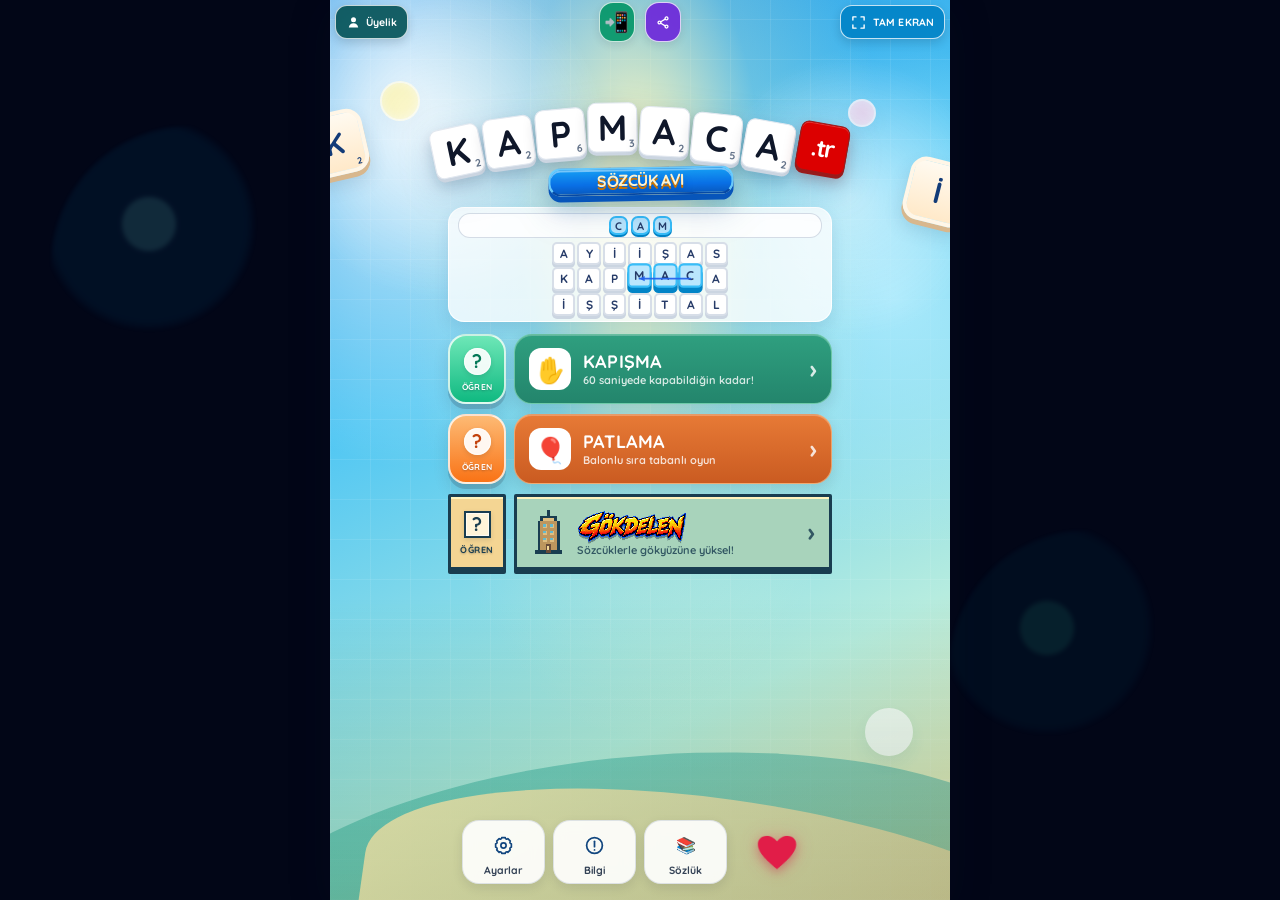
==== commit 96046dbf: "v710: use supplied Ataturk portrait as Gokdelen wall poster" ====
--- a/index.html
+++ b/index.html
@@ -18,7 +18,7 @@
     else setTimeout(loadAnalytics,500);
   },{once:true});
 })();
-</script><meta name="game-version" content="v709"><meta name="description" content="KAPMACA - Sözcük Avı; çocuklar, öğrenciler ve aileler için hazırlanmış ücretsiz, reklamsız ve eğitici bir Türkçe sözcük oyunudur. Oynayarak öğren."><meta name="keywords" content="KAPMACA, sözcük oyunu, Türkçe sözcük oyunu, kelime oyunu, eğitici oyun, eğitsel oyun, çocuklar için kelime oyunu, aile dostu oyun, öğrenciler için oyun, oynayarak öğrenme, Türkçe öğrenme, sözcük dağarcığı, kelime dağarcığı, hızlı düşünme, ücretsiz oyun, reklamsız oyun, çok oyunculu sözcük oyunu"><meta name="robots" content="index,follow,max-image-preview:large,max-snippet:-1,max-video-preview:-1"><meta name="rating" content="general"><meta name="application-name" content="KAPMACA - Sözcük Avı"><meta name="apple-mobile-web-app-title" content="KAPMACA"><meta name="googlebot" content="index,follow,max-image-preview:large,max-snippet:-1,max-video-preview:-1"><meta name="bingbot" content="index,follow,max-image-preview:large,max-snippet:-1,max-video-preview:-1"><meta name="theme-color" content="#075458"><meta name="referrer" content="strict-origin-when-cross-origin"><meta name="format-detection" content="telephone=no"><link rel="canonical" href="https://kapmaca.tr/"><link rel="alternate" hreflang="tr" href="https://kapmaca.tr/"><link rel="alternate" hreflang="x-default" href="https://kapmaca.tr/"><link rel="manifest" href="manifest.webmanifest?v=592"><link rel="icon" type="image/png" sizes="32x32" href="favicon-32.png?v=592"><link rel="apple-touch-icon" sizes="180x180" href="apple-touch-icon.png?v=592"><script defer src="app.js?v=709"></script><script defer src="gokdelen-network.js?v=673"></script><meta property="og:locale" content="tr_TR"><meta property="og:type" content="website"><meta property="og:site_name" content="KAPMACA"><meta property="og:title" content="KAPMACA - Sözcük Avı | Eğitici Türkçe Oyunu"><meta property="og:description" content="Ücretsiz ve reklamsız KAPMACA ile Türkçe sözcük dağarcığını oynayarak geliştir. Çocuklar, öğrenciler ve aileler için eğitici sözcük oyunu."><meta property="og:url" content="https://kapmaca.tr/"><meta property="og:image" content="https://kapmaca.tr/icon-512.png?v=592"><meta property="og:image:alt" content="KAPMACA - Sözcük Avı eğitici Türkçe kelime oyunu"><meta name="twitter:card" content="summary"><meta name="twitter:title" content="KAPMACA - Sözcük Avı | Eğitici Türkçe Oyunu"><meta name="twitter:description" content="Ücretsiz ve reklamsız Türkçe sözcük oyunu. Çocuklar, öğrenciler ve aileler için oynayarak öğrenme ve sözcük dağarcığı geliştirme."><meta name="twitter:image" content="https://kapmaca.tr/icon-512.png?v=592"><script type="application/ld+json">{"@context":"https://schema.org","@graph":[{"@type":["WebApplication","Game","LearningResource"],"@id":"https://kapmaca.tr/#app","name":"KAPMACA - Sözcük Avı","alternateName":"KAPMACA","url":"https://kapmaca.tr/","image":"https://kapmaca.tr/icon-512.png?v=593","description":"Çocuklar, öğrenciler ve aileler için hazırlanmış ücretsiz, reklamsız ve eğitici Türkçe sözcük oyunu. Sözcük dağarcığını, hızlı düşünmeyi ve Türkçe sözcük farkındalığını oynayarak destekler.","inLanguage":"tr","applicationCategory":"EducationalApplication","applicationSubCategory":"Türkçe sözcük oyunu","operatingSystem":"Any","browserRequirements":"JavaScript destekleyen güncel bir web tarayıcısı","isAccessibleForFree":true,"isFamilyFriendly":true,"genre":["Sözcük oyunu","Kelime oyunu","Eğitsel oyun","Aile oyunu","Çok oyunculu oyun"],"keywords":"Türkçe sözcük oyunu, kelime oyunu, eğitici oyun, çocuklar için oyun, aile dostu oyun, oynayarak öğrenme, sözcük dağarcığı, ücretsiz oyun, reklamsız oyun","educationalUse":["Oynayarak öğrenme","Sözcük dağarcığını geliştirme","Hızlı düşünme","Türkçe sözcük farkındalığı","Dil becerilerini destekleme"],"learningResourceType":"Eğitsel sözcük oyunu","audience":[{"@type":"EducationalAudience","educationalRole":"student"},{"@type":"Audience","audienceType":"Çocuklar ve aileler"},{"@type":"Audience","audienceType":"Türkçe sözcük dağarcığını geliştirmek isteyen genel kullanıcılar"}],"contentRating":"Genel izleyici; çocuk ve aile kullanımına uygun içerik","offers":{"@type":"Offer","price":"0","priceCurrency":"TRY","availability":"https://schema.org/InStock"}},{"@type":"WebSite","@id":"https://kapmaca.tr/#website","url":"https://kapmaca.tr/","name":"KAPMACA - Sözcük Avı","alternateName":"KAPMACA","inLanguage":"tr","description":"Ücretsiz ve reklamsız, çocuklar ve aileler için eğitici Türkçe sözcük oyunu.","isFamilyFriendly":true,"isAccessibleForFree":true}]}</script><link rel="preconnect" href="https://fonts.googleapis.com"><link rel="preconnect" href="https://fonts.gstatic.com" crossorigin><link href="https://fonts.googleapis.com/css2?family=Quicksand:wght@700;800;900&display=swap" rel="stylesheet"><style id="kapmaca-css-v548">@layer properties; @layer theme,base,components,utilities; @layer theme{:root,:host{--font-sans:ui-sans-serif,system-ui,sans-serif,"Apple Color Emoji","Segoe UI Emoji","Segoe UI Symbol","Noto Color Emoji"; --font-mono:ui-monospace,SFMono-Regular,Menlo,Monaco,Consolas,"Liberation Mono","Courier New",monospace; --color-red-50:oklch(97.1% .013 17.38); --color-red-500:oklch(63.7% .237 25.331); --color-red-600:oklch(57.7% .245 27.325); --color-red-700:oklch(50.5% .213 27.518); --color-orange-50:oklch(98% .016 73.684); --color-orange-100:oklch(95.4% .038 75.164); --color-orange-300:oklch(83.7% .128 66.29); --color-orange-900:oklch(40.8% .123 38.172); --color-amber-50:oklch(98.7% .022 95.277); --color-amber-100:oklch(96.2% .059 95.617); --color-amber-200:oklch(92.4% .12 95.746); --color-amber-300:oklch(87.9% .169 91.605); --color-amber-400:oklch(82.8% .189 84.429); --color-amber-500:oklch(76.9% .188 70.08); --color-amber-600:oklch(66.6% .179 58.318); --color-amber-700:oklch(55.5% .163 48.998); --color-amber-900:oklch(41.4% .112 45.904); --color-amber-950:oklch(27.9% .077 45.635); --color-yellow-100:oklch(97.3% .071 103.193); --color-yellow-200:oklch(94.5% .129 101.54); --color-yellow-400:oklch(85.2% .199 91.936); --color-green-50:oklch(98.2% .018 155.826); --color-green-100:oklch(96.2% .044 156.743); --color-green-300:oklch(87.1% .15 154.449); --color-green-500:oklch(72.3% .219 149.579); --color-green-600:oklch(62.7% .194 149.214); --color-green-900:oklch(39.3% .095 152.535); --color-emerald-50:oklch(97.9% .021 166.113); --color-emerald-100:oklch(95% .052 163.051); --color-emerald-200:oklch(90.5% .093 164.15); --color-emerald-300:oklch(84.5% .143 164.978); --color-emerald-400:oklch(76.5% .177 163.223); --color-emerald-800:oklch(43.2% .095 166.913); --color-emerald-900:oklch(37.8% .077 168.94); --color-cyan-100:oklch(95.6% .045 203.388); --color-sky-50:oklch(97.7% .013 236.62); --color-sky-100:oklch(95.1% .026 236.824); --color-sky-200:oklch(90.1% .058 230.902); --color-sky-300:oklch(82.8% .111 230.318); --color-sky-400:oklch(74.6% .16 232.661); --color-sky-600:oklch(58.8% .158 241.966); --color-sky-700:oklch(50% .134 242.749); --color-sky-900:oklch(39.1% .09 240.876); --color-sky-950:oklch(29.3% .066 243.157); --color-blue-100:oklch(93.2% .032 255.585); --color-blue-200:oklch(88.2% .059 254.128); --color-blue-600:oklch(54.6% .245 262.881); --color-indigo-50:oklch(96.2% .018 272.314); --color-indigo-100:oklch(93% .034 272.788); --color-indigo-200:oklch(87% .065 274.039); --color-indigo-300:oklch(78.5% .115 274.713); --color-indigo-500:oklch(58.5% .233 277.117); --color-indigo-600:oklch(51.1% .262 276.966); --color-indigo-700:oklch(45.7% .24 277.023); --color-indigo-800:oklch(39.8% .195 277.366); --color-indigo-900:oklch(35.9% .144 278.697); --color-indigo-950:oklch(25.7% .09 281.288); --color-violet-50:oklch(96.9% .016 293.756); --color-violet-100:oklch(94.3% .029 294.588); --color-violet-200:oklch(89.4% .057 293.283); --color-violet-400:oklch(70.2% .183 293.541); --color-violet-900:oklch(38% .189 293.745); --color-violet-950:oklch(28.3% .141 291.089); --color-pink-200:oklch(89.9% .061 343.231); --color-rose-50:oklch(96.9% .015 12.422); --color-rose-100:oklch(94.1% .03 12.58); --color-rose-200:oklch(89.2% .058 10.001); --color-rose-300:oklch(81% .117 11.638); --color-rose-500:oklch(64.5% .246 16.439); --color-rose-600:oklch(58.6% .253 17.585); --color-rose-700:oklch(51.4% .222 16.935); --color-rose-800:oklch(45.5% .188 13.697); --color-rose-900:oklch(41% .159 10.272); --color-rose-950:oklch(27.1% .105 12.094); --color-slate-50:oklch(98.4% .003 247.858); --color-slate-100:oklch(96.8% .007 247.896); --color-slate-200:oklch(92.9% .013 255.508); --color-slate-300:oklch(86.9% .022 252.894); --color-slate-400:oklch(70.4% .04 256.788); --color-slate-500:oklch(55.4% .046 257.417); --color-slate-600:oklch(44.6% .043 257.281); --color-slate-700:oklch(37.2% .044 257.287); --color-slate-800:oklch(27.9% .041 260.031); --color-slate-900:oklch(20.8% .042 265.755); --color-slate-950:oklch(12.9% .042 264.695); --color-black:#000; --color-white:#fff; --spacing:.25rem; --container-sm:24rem; --container-md:28rem; --text-xs:.75rem; --text-xs--line-height:calc(1 / .75); --text-sm:.875rem; --text-sm--line-height:calc(1.25 / .875); --text-base:1rem; --text-base--line-height:calc(1.5 / 1); --text-lg:1.125rem; --text-lg--line-height:calc(1.75 / 1.125); --text-xl:1.25rem; --text-xl--line-height:calc(1.75 / 1.25); --text-2xl:1.5rem; --text-2xl--line-height:calc(2 / 1.5); --text-3xl:1.875rem; --text-3xl--line-height:calc(2.25 / 1.875); --text-7xl:4.5rem; --text-7xl--line-height:1; --font-weight-bold:700; --font-weight-black:900; --tracking-tight:-0.025em; --tracking-wide:.025em; --tracking-widest:.1em; --leading-tight:1.25; --leading-snug:1.375; --leading-relaxed:1.625; --radius-lg:.5rem; --radius-xl:.75rem; --radius-2xl:1rem; --radius-3xl:1.5rem; --drop-shadow-sm:0 1px 2px rgb(0 0 0 / .15); --drop-shadow-lg:0 4px 4px rgb(0 0 0 / .15); --animate-spin:spin 1s linear infinite; --blur-sm:8px; --blur-md:12px; --default-transition-duration:150ms; --default-transition-timing-function:cubic-bezier(0.4,0,0.2,1); --default-font-family:var(--font-sans); --default-mono-font-family:var(--font-mono)}} @layer base{*,::after,::before,::backdrop,::file-selector-button{box-sizing:border-box; margin:0; padding:0; border:0 solid} html,:host{line-height:1.5; -webkit-text-size-adjust:100%; tab-size:4; font-family:var(--default-font-family,ui-sans-serif,system-ui,sans-serif,"Apple Color Emoji","Segoe UI Emoji","Segoe UI Symbol","Noto Color Emoji"); font-feature-settings:var(--default-font-feature-settings,normal); font-variation-settings:var(--default-font-variation-settings,normal); -webkit-tap-highlight-color:transparent} hr{height:0; color:inherit; border-top-width:1px} abbr:where([title]){-webkit-text-decoration:underline dotted; text-decoration:underline dotted} h1,h2,h3,h4,h5,h6{font-size:inherit; font-weight:inherit} a{color:inherit; -webkit-text-decoration:inherit; text-decoration:inherit} b,strong{font-weight:bolder} code,kbd,samp,pre{font-family:var(--default-mono-font-family,ui-monospace,SFMono-Regular,Menlo,Monaco,Consolas,"Liberation Mono","Courier New",monospace); font-feature-settings:var(--default-mono-font-feature-settings,normal); font-variation-settings:var(--default-mono-font-variation-settings,normal); font-size:1em} small{font-size:80%} sub,sup{font-size:75%; line-height:0; position:relative; vertical-align:baseline} sub{bottom:-0.25em} sup{top:-0.5em} table{text-indent:0; border-color:inherit; border-collapse:collapse}:-moz-focusring{outline:auto} progress{vertical-align:baseline} summary{display:list-item} ol,ul,menu{list-style:none} img,svg,video,canvas,audio,iframe,embed,object{display:block; vertical-align:middle} img,video{max-width:100%; height:auto} button,input,select,optgroup,textarea,::file-selector-button{font:inherit; font-feature-settings:inherit; font-variation-settings:inherit; letter-spacing:inherit; color:inherit; border-radius:0; background-color:transparent; opacity:1}:where(select:is([multiple],[size])) optgroup{font-weight:bolder}:where(select:is([multiple],[size])) optgroup option{padding-inline-start:20px}::file-selector-button{margin-inline-end:4px}::placeholder{opacity:1} @supports (not (-webkit-appearance:-apple-pay-button)) or (contain-intrinsic-size:1px){::placeholder{color:currentcolor} @supports (color:color-mix(in lab,red,red)){::placeholder{color:color-mix(in oklab,currentcolor 50%,transparent)}}} textarea{resize:vertical}::-webkit-search-decoration{-webkit-appearance:none}::-webkit-date-and-time-value{min-height:1lh; text-align:inherit}::-webkit-datetime-edit{display:inline-flex}::-webkit-datetime-edit-fields-wrapper{padding:0}::-webkit-datetime-edit,::-webkit-datetime-edit-year-field,::-webkit-datetime-edit-month-field,::-webkit-datetime-edit-day-field,::-webkit-datetime-edit-hour-field,::-webkit-datetime-edit-minute-field,::-webkit-datetime-edit-second-field,::-webkit-datetime-edit-millisecond-field,::-webkit-datetime-edit-meridiem-field{padding-block:0}:-moz-ui-invalid{box-shadow:none} button,input:where([type="button"],[type="reset"],[type="submit"]),::file-selector-button{appearance:button}::-webkit-inner-spin-button,::-webkit-outer-spin-button{height:auto} [hidden]:where(:not([hidden="until-found"])){display:none !important}} @layer utilities{.pointer-events-none{pointer-events:none} .absolute{position:absolute} .relative{position:relative} .inset-0{inset:calc(var(--spacing) * 0)} .top-3{top:calc(var(--spacing) * 3)} .top-28{top:calc(var(--spacing) * 28)} .top-40{top:calc(var(--spacing) * 40)} .top-\[9\%\]{top:9%} .top-\[11\%\]{top:11%} .-right-5{right:calc(var(--spacing) * -5)} .right-1{right:calc(var(--spacing) * 1)} .right-3{right:calc(var(--spacing) * 3)} .right-\[6\%\]{right:6%} .right-\[12\%\]{right:12%} .bottom-0{bottom:calc(var(--spacing) * 0)} .bottom-\[16\%\]{bottom:16%} .-left-7{left:calc(var(--spacing) * -7)} .left-2{left:calc(var(--spacing) * 2)} .left-\[8\%\]{left:8%} .z-10{z-index:10} .z-30{z-index:30} .z-40{z-index:40} .z-50{z-index:50} .z-\[60\]{z-index:60} .z-\[70\]{z-index:70} .z-\[80\]{z-index:80} .mx-auto{margin-inline:auto} .-mt-1{margin-top:calc(var(--spacing) * -1)} .mt-0\.5{margin-top:calc(var(--spacing) * .5)} .mt-1{margin-top:calc(var(--spacing) * 1)} .mt-1\.5{margin-top:calc(var(--spacing) * 1.5)} .mt-2{margin-top:calc(var(--spacing) * 2)} .mt-2\.5{margin-top:calc(var(--spacing) * 2.5)} .mt-3{margin-top:calc(var(--spacing) * 3)} .mt-5{margin-top:calc(var(--spacing) * 5)} .mt-8{margin-top:calc(var(--spacing) * 8)} .mt-auto{margin-top:auto} .mr-1{margin-right:calc(var(--spacing) * 1)} .mr-2{margin-right:calc(var(--spacing) * 2)} .mb-1{margin-bottom:calc(var(--spacing) * 1)} .mb-1\.5{margin-bottom:calc(var(--spacing) * 1.5)} .mb-2{margin-bottom:calc(var(--spacing) * 2)} .mb-3{margin-bottom:calc(var(--spacing) * 3)} .mb-4{margin-bottom:calc(var(--spacing) * 4)} .mb-6{margin-bottom:calc(var(--spacing) * 6)} .mb-\[-10px\]{margin-bottom:-10px} .block{display:block} .flex{display:flex} .grid{display:grid} .hidden{display:none} .inline-flex{display:inline-flex} .h-1\.5{height:calc(var(--spacing) * 1.5)} .h-4{height:calc(var(--spacing) * 4)} .h-5{height:calc(var(--spacing) * 5)} .h-6{height:calc(var(--spacing) * 6)} .h-7{height:calc(var(--spacing) * 7)} .h-8{height:calc(var(--spacing) * 8)} .h-10{height:calc(var(--spacing) * 10)} .h-12{height:calc(var(--spacing) * 12)} .h-16{height:calc(var(--spacing) * 16)} .h-full{height:100%} .h-screen{height:100vh} .max-h-20{max-height:calc(var(--spacing) * 20)} .max-h-\[96\%\]{max-height:96%} .min-h-0{min-height:calc(var(--spacing) * 0)} .min-h-\[26px\]{min-height:26px} .min-h-\[34px\]{min-height:34px} .min-h-\[36px\]{min-height:36px} .min-h-\[40px\]{min-height:40px} .min-h-\[48px\]{min-height:48px} .min-h-\[54px\]{min-height:54px} .min-h-\[76px\]{min-height:76px} .w-1\.5{width:calc(var(--spacing) * 1.5)} .w-4{width:calc(var(--spacing) * 4)} .w-5{width:calc(var(--spacing) * 5)} .w-7{width:calc(var(--spacing) * 7)} .w-8{width:calc(var(--spacing) * 8)} .w-10{width:calc(var(--spacing) * 10)} .w-11\/12{width:calc(11/12 * 100%)} .w-12{width:calc(var(--spacing) * 12)} .w-16{width:calc(var(--spacing) * 16)} .w-\[45\%\]{width:45%} .w-\[94\%\]{width:94%} .w-\[118px\]{width:118px} .w-full{width:100%} .w-max{width:max-content} .w-screen{width:100vw} .max-w-\[260px\]{max-width:260px} .max-w-md{max-width:var(--container-md)} .max-w-sm{max-width:var(--container-sm)} .min-w-0{min-width:calc(var(--spacing) * 0)} .min-w-\[58px\]{min-width:58px} .flex-1{flex:1} .shrink-0{flex-shrink:0} .flex-grow{flex-grow:1} .-rotate-1{rotate:calc(1deg * -1)} .rotate-\[-13deg\]{rotate:-13deg} .rotate-\[14deg\]{rotate:14deg} .animate-spin{animation:var(--animate-spin)} .cursor-default{cursor:default} .cursor-text{cursor:text} .touch-none{touch-action:none} .grid-cols-1{grid-template-columns:repeat(1,minmax(0,1fr))} .grid-cols-2{grid-template-columns:repeat(2,minmax(0,1fr))} .grid-cols-4{grid-template-columns:repeat(4,minmax(0,1fr))} .flex-col{flex-direction:column} .flex-row{flex-direction:row} .flex-row-reverse{flex-direction:row-reverse} .flex-nowrap{flex-wrap:nowrap} .flex-wrap{flex-wrap:wrap} .content-start{align-content:flex-start} .items-center{align-items:center} .items-end{align-items:flex-end} .items-start{align-items:flex-start} .items-stretch{align-items:stretch} .justify-between{justify-content:space-between} .justify-center{justify-content:center} .justify-start{justify-content:flex-start} .gap-1{gap:calc(var(--spacing) * 1)} .gap-1\.5{gap:calc(var(--spacing) * 1.5)} .gap-2{gap:calc(var(--spacing) * 2)} .gap-2\.5{gap:calc(var(--spacing) * 2.5)} .gap-3{gap:calc(var(--spacing) * 3)} .gap-4{gap:calc(var(--spacing) * 4)} .space-y-1{}:where(.space-y-1>:not(:last-child)){--tw-space-y-reverse:0; margin-block-start:calc(calc(var(--spacing) * 1) * var(--tw-space-y-reverse)); margin-block-end:calc(calc(var(--spacing) * 1) * calc(1 - var(--tw-space-y-reverse)))} .space-y-1\.5{}:where(.space-y-1\.5>:not(:last-child)){--tw-space-y-reverse:0; margin-block-start:calc(calc(var(--spacing) * 1.5) * var(--tw-space-y-reverse)); margin-block-end:calc(calc(var(--spacing) * 1.5) * calc(1 - var(--tw-space-y-reverse)))} .space-y-2{}:where(.space-y-2>:not(:last-child)){--tw-space-y-reverse:0; margin-block-start:calc(calc(var(--spacing) * 2) * var(--tw-space-y-reverse)); margin-block-end:calc(calc(var(--spacing) * 2) * calc(1 - var(--tw-space-y-reverse)))} .space-y-3{}:where(.space-y-3>:not(:last-child)){--tw-space-y-reverse:0; margin-block-start:calc(calc(var(--spacing) * 3) * var(--tw-space-y-reverse)); margin-block-end:calc(calc(var(--spacing) * 3) * calc(1 - var(--tw-space-y-reverse)))} .justify-self-center{justify-self:center} .justify-self-end{justify-self:flex-end} .justify-self-start{justify-self:flex-start} .truncate{overflow:hidden; text-overflow:ellipsis; white-space:nowrap} .overflow-hidden{overflow:hidden} .overflow-x-auto{overflow-x:auto} .overflow-y-auto{overflow-y:auto} .rounded-2xl{border-radius:var(--radius-2xl)} .rounded-3xl{border-radius:var(--radius-3xl)} .rounded-\[11px\]{border-radius:11px} .rounded-\[14px\]{border-radius:14px} .rounded-\[15px\]{border-radius:15px} .rounded-\[18px\]{border-radius:18px} .rounded-\[20px\]{border-radius:20px} .rounded-\[24px\]{border-radius:24px} .rounded-\[28px\]{border-radius:28px} .rounded-\[30px\]{border-radius:30px} .rounded-full{border-radius:calc(infinity * 1px)} .rounded-lg{border-radius:var(--radius-lg)} .rounded-xl{border-radius:var(--radius-xl)} .border{border-style:var(--tw-border-style); border-width:1px} .border-2{border-style:var(--tw-border-style); border-width:2px} .border-4{border-style:var(--tw-border-style); border-width:4px} .border-r{border-right-style:var(--tw-border-style); border-right-width:1px} .border-b{border-bottom-style:var(--tw-border-style); border-bottom-width:1px} .border-amber-100{border-color:var(--color-amber-100)} .border-amber-200{border-color:var(--color-amber-200)} .border-black{border-color:var(--color-black)} .border-emerald-100{border-color:var(--color-emerald-100)} .border-emerald-200\/70{border-color:color-mix(in srgb,oklch(90.5% .093 164.15) 70%,transparent)} @supports (color:color-mix(in lab,red,red)){.border-emerald-200\/70{border-color:color-mix(in oklab,var(--color-emerald-200) 70%,transparent)}} .border-emerald-300{border-color:var(--color-emerald-300)} .border-green-300{border-color:var(--color-green-300)} .border-indigo-100{border-color:var(--color-indigo-100)} .border-indigo-200{border-color:var(--color-indigo-200)} .border-indigo-300{border-color:var(--color-indigo-300)} .border-indigo-800{border-color:var(--color-indigo-800)} .border-orange-300{border-color:var(--color-orange-300)} .border-red-500{border-color:var(--color-red-500)} .border-rose-200{border-color:var(--color-rose-200)} .border-rose-300{border-color:var(--color-rose-300)} .border-sky-100{border-color:var(--color-sky-100)} .border-sky-200{border-color:var(--color-sky-200)} .border-sky-200\/70{border-color:color-mix(in srgb,oklch(90.1% .058 230.902) 70%,transparent)} @supports (color:color-mix(in lab,red,red)){.border-sky-200\/70{border-color:color-mix(in oklab,var(--color-sky-200) 70%,transparent)}} .border-sky-300{border-color:var(--color-sky-300)} .border-sky-400{border-color:var(--color-sky-400)} .border-slate-200{border-color:var(--color-slate-200)} .border-slate-200\/80{border-color:color-mix(in srgb,oklch(92.9% .013 255.508) 80%,transparent)} @supports (color:color-mix(in lab,red,red)){.border-slate-200\/80{border-color:color-mix(in oklab,var(--color-slate-200) 80%,transparent)}} .border-slate-300{border-color:var(--color-slate-300)} .border-slate-700{border-color:var(--color-slate-700)} .border-slate-800{border-color:var(--color-slate-800)} .border-violet-100{border-color:var(--color-violet-100)} .border-violet-200{border-color:var(--color-violet-200)} .border-white{border-color:var(--color-white)} .border-yellow-400{border-color:var(--color-yellow-400)} .border-t-amber-500{border-top-color:var(--color-amber-500)} .border-t-sky-600{border-top-color:var(--color-sky-600)} .bg-amber-50{background-color:var(--color-amber-50)} .bg-amber-50\/80{background-color:color-mix(in srgb,oklch(98.7% .022 95.277) 80%,transparent)} @supports (color:color-mix(in lab,red,red)){.bg-amber-50\/80{background-color:color-mix(in oklab,var(--color-amber-50) 80%,transparent)}} .bg-amber-100{background-color:var(--color-amber-100)} .bg-amber-400{background-color:var(--color-amber-400)} .bg-black{background-color:var(--color-black)} .bg-emerald-50{background-color:var(--color-emerald-50)} .bg-emerald-100{background-color:var(--color-emerald-100)} .bg-emerald-400{background-color:var(--color-emerald-400)} .bg-green-100{background-color:var(--color-green-100)} .bg-indigo-50{background-color:var(--color-indigo-50)} .bg-indigo-100{background-color:var(--color-indigo-100)} .bg-indigo-600{background-color:var(--color-indigo-600)} .bg-indigo-950{background-color:var(--color-indigo-950)} .bg-indigo-950\/90{background-color:color-mix(in srgb,oklch(25.7% .09 281.288) 90%,transparent)} @supports (color:color-mix(in lab,red,red)){.bg-indigo-950\/90{background-color:color-mix(in oklab,var(--color-indigo-950) 90%,transparent)}} .bg-orange-100{background-color:var(--color-orange-100)} .bg-pink-200{background-color:var(--color-pink-200)} .bg-red-600{background-color:var(--color-red-600)} .bg-rose-50{background-color:var(--color-rose-50)} .bg-rose-100{background-color:var(--color-rose-100)} .bg-rose-600{background-color:var(--color-rose-600)} .bg-sky-50{background-color:var(--color-sky-50)} .bg-sky-50\/80{background-color:color-mix(in srgb,oklch(97.7% .013 236.62) 80%,transparent)} @supports (color:color-mix(in lab,red,red)){.bg-sky-50\/80{background-color:color-mix(in oklab,var(--color-sky-50) 80%,transparent)}} .bg-sky-100{background-color:var(--color-sky-100)} .bg-sky-200{background-color:var(--color-sky-200)} .bg-sky-400{background-color:var(--color-sky-400)} .bg-slate-50{background-color:var(--color-slate-50)} .bg-slate-100{background-color:var(--color-slate-100)} .bg-slate-900{background-color:var(--color-slate-900)} .bg-slate-950{background-color:var(--color-slate-950)} .bg-slate-950\/45{background-color:color-mix(in srgb,oklch(12.9% .042 264.695) 45%,transparent)} @supports (color:color-mix(in lab,red,red)){.bg-slate-950\/45{background-color:color-mix(in oklab,var(--color-slate-950) 45%,transparent)}} .bg-slate-950\/55{background-color:color-mix(in srgb,oklch(12.9% .042 264.695) 55%,transparent)} @supports (color:color-mix(in lab,red,red)){.bg-slate-950\/55{background-color:color-mix(in oklab,var(--color-slate-950) 55%,transparent)}} .bg-slate-950\/80{background-color:color-mix(in srgb,oklch(12.9% .042 264.695) 80%,transparent)} @supports (color:color-mix(in lab,red,red)){.bg-slate-950\/80{background-color:color-mix(in oklab,var(--color-slate-950) 80%,transparent)}} .bg-slate-950\/85{background-color:color-mix(in srgb,oklch(12.9% .042 264.695) 85%,transparent)} @supports (color:color-mix(in lab,red,red)){.bg-slate-950\/85{background-color:color-mix(in oklab,var(--color-slate-950) 85%,transparent)}} .bg-slate-950\/95{background-color:color-mix(in srgb,oklch(12.9% .042 264.695) 95%,transparent)} @supports (color:color-mix(in lab,red,red)){.bg-slate-950\/95{background-color:color-mix(in oklab,var(--color-slate-950) 95%,transparent)}} .bg-violet-50{background-color:var(--color-violet-50)} .bg-white{background-color:var(--color-white)} .bg-white\/75{background-color:color-mix(in srgb,#fff 75%,transparent)} @supports (color:color-mix(in lab,red,red)){.bg-white\/75{background-color:color-mix(in oklab,var(--color-white) 75%,transparent)}} .bg-white\/90{background-color:color-mix(in srgb,#fff 90%,transparent)} @supports (color:color-mix(in lab,red,red)){.bg-white\/90{background-color:color-mix(in oklab,var(--color-white) 90%,transparent)}} .bg-white\/95{background-color:color-mix(in srgb,#fff 95%,transparent)} @supports (color:color-mix(in lab,red,red)){.bg-white\/95{background-color:color-mix(in oklab,var(--color-white) 95%,transparent)}} .bg-yellow-200{background-color:var(--color-yellow-200)} .bg-gradient-to-b{--tw-gradient-position:to bottom in oklab; background-image:linear-gradient(var(--tw-gradient-stops))} .bg-gradient-to-br{--tw-gradient-position:to bottom right in oklab; background-image:linear-gradient(var(--tw-gradient-stops))} .bg-gradient-to-r{--tw-gradient-position:to right in oklab; background-image:linear-gradient(var(--tw-gradient-stops))} .from-amber-50{--tw-gradient-from:var(--color-amber-50); --tw-gradient-stops:var(--tw-gradient-via-stops,var(--tw-gradient-position),var(--tw-gradient-from) var(--tw-gradient-from-position),var(--tw-gradient-to) var(--tw-gradient-to-position))} .from-amber-400{--tw-gradient-from:var(--color-amber-400); --tw-gradient-stops:var(--tw-gradient-via-stops,var(--tw-gradient-position),var(--tw-gradient-from) var(--tw-gradient-from-position),var(--tw-gradient-to) var(--tw-gradient-to-position))} .from-emerald-400{--tw-gradient-from:var(--color-emerald-400); --tw-gradient-stops:var(--tw-gradient-via-stops,var(--tw-gradient-position),var(--tw-gradient-from) var(--tw-gradient-from-position),var(--tw-gradient-to) var(--tw-gradient-to-position))} .from-indigo-50{--tw-gradient-from:var(--color-indigo-50); --tw-gradient-stops:var(--tw-gradient-via-stops,var(--tw-gradient-position),var(--tw-gradient-from) var(--tw-gradient-from-position),var(--tw-gradient-to) var(--tw-gradient-to-position))} .from-indigo-100{--tw-gradient-from:var(--color-indigo-100); --tw-gradient-stops:var(--tw-gradient-via-stops,var(--tw-gradient-position),var(--tw-gradient-from) var(--tw-gradient-from-position),var(--tw-gradient-to) var(--tw-gradient-to-position))} .from-red-500{--tw-gradient-from:var(--color-red-500); --tw-gradient-stops:var(--tw-gradient-via-stops,var(--tw-gradient-position),var(--tw-gradient-from) var(--tw-gradient-from-position),var(--tw-gradient-to) var(--tw-gradient-to-position))} .from-rose-50{--tw-gradient-from:var(--color-rose-50); --tw-gradient-stops:var(--tw-gradient-via-stops,var(--tw-gradient-position),var(--tw-gradient-from) var(--tw-gradient-from-position),var(--tw-gradient-to) var(--tw-gradient-to-position))} .from-rose-500{--tw-gradient-from:var(--color-rose-500); --tw-gradient-stops:var(--tw-gradient-via-stops,var(--tw-gradient-position),var(--tw-gradient-from) var(--tw-gradient-from-position),var(--tw-gradient-to) var(--tw-gradient-to-position))} .from-sky-50{--tw-gradient-from:var(--color-sky-50); --tw-gradient-stops:var(--tw-gradient-via-stops,var(--tw-gradient-position),var(--tw-gradient-from) var(--tw-gradient-from-position),var(--tw-gradient-to) var(--tw-gradient-to-position))} .from-sky-100{--tw-gradient-from:var(--color-sky-100); --tw-gradient-stops:var(--tw-gradient-via-stops,var(--tw-gradient-position),var(--tw-gradient-from) var(--tw-gradient-from-position),var(--tw-gradient-to) var(--tw-gradient-to-position))} .from-sky-400{--tw-gradient-from:var(--color-sky-400); --tw-gradient-stops:var(--tw-gradient-via-stops,var(--tw-gradient-position),var(--tw-gradient-from) var(--tw-gradient-from-position),var(--tw-gradient-to) var(--tw-gradient-to-position))} .from-slate-100{--tw-gradient-from:var(--color-slate-100); --tw-gradient-stops:var(--tw-gradient-via-stops,var(--tw-gradient-position),var(--tw-gradient-from) var(--tw-gradient-from-position),var(--tw-gradient-to) var(--tw-gradient-to-position))} .from-violet-400{--tw-gradient-from:var(--color-violet-400); --tw-gradient-stops:var(--tw-gradient-via-stops,var(--tw-gradient-position),var(--tw-gradient-from) var(--tw-gradient-from-position),var(--tw-gradient-to) var(--tw-gradient-to-position))} .via-sky-200{--tw-gradient-via:var(--color-sky-200); --tw-gradient-via-stops:var(--tw-gradient-position),var(--tw-gradient-from) var(--tw-gradient-from-position),var(--tw-gradient-via) var(--tw-gradient-via-position),var(--tw-gradient-to) var(--tw-gradient-to-position); --tw-gradient-stops:var(--tw-gradient-via-stops)} .via-white{--tw-gradient-via:var(--color-white); --tw-gradient-via-stops:var(--tw-gradient-position),var(--tw-gradient-from) var(--tw-gradient-from-position),var(--tw-gradient-via) var(--tw-gradient-via-position),var(--tw-gradient-to) var(--tw-gradient-to-position); --tw-gradient-stops:var(--tw-gradient-via-stops)} .to-amber-50{--tw-gradient-to:var(--color-amber-50); --tw-gradient-stops:var(--tw-gradient-via-stops,var(--tw-gradient-position),var(--tw-gradient-from) var(--tw-gradient-from-position),var(--tw-gradient-to) var(--tw-gradient-to-position))} .to-blue-100{--tw-gradient-to:var(--color-blue-100); --tw-gradient-stops:var(--tw-gradient-via-stops,var(--tw-gradient-position),var(--tw-gradient-from) var(--tw-gradient-from-position),var(--tw-gradient-to) var(--tw-gradient-to-position))} .to-blue-200{--tw-gradient-to:var(--color-blue-200); --tw-gradient-stops:var(--tw-gradient-via-stops,var(--tw-gradient-position),var(--tw-gradient-from) var(--tw-gradient-from-position),var(--tw-gradient-to) var(--tw-gradient-to-position))} .to-blue-600{--tw-gradient-to:var(--color-blue-600); --tw-gradient-stops:var(--tw-gradient-via-stops,var(--tw-gradient-position),var(--tw-gradient-from) var(--tw-gradient-from-position),var(--tw-gradient-to) var(--tw-gradient-to-position))} .to-cyan-100{--tw-gradient-to:var(--color-cyan-100); --tw-gradient-stops:var(--tw-gradient-via-stops,var(--tw-gradient-position),var(--tw-gradient-from) var(--tw-gradient-from-position),var(--tw-gradient-to) var(--tw-gradient-to-position))} .to-emerald-200{--tw-gradient-to:var(--color-emerald-200); --tw-gradient-stops:var(--tw-gradient-via-stops,var(--tw-gradient-position),var(--tw-gradient-from) var(--tw-gradient-from-position),var(--tw-gradient-to) var(--tw-gradient-to-position))} .to-green-500{--tw-gradient-to:var(--color-green-500); --tw-gradient-stops:var(--tw-gradient-via-stops,var(--tw-gradient-position),var(--tw-gradient-from) var(--tw-gradient-from-position),var(--tw-gradient-to) var(--tw-gradient-to-position))} .to-green-600{--tw-gradient-to:var(--color-green-600); --tw-gradient-stops:var(--tw-gradient-via-stops,var(--tw-gradient-position),var(--tw-gradient-from) var(--tw-gradient-from-position),var(--tw-gradient-to) var(--tw-gradient-to-position))} .to-indigo-600{--tw-gradient-to:var(--color-indigo-600); --tw-gradient-stops:var(--tw-gradient-via-stops,var(--tw-gradient-position),var(--tw-gradient-from) var(--tw-gradient-from-position),var(--tw-gradient-to) var(--tw-gradient-to-position))} .to-orange-50{--tw-gradient-to:var(--color-orange-50); --tw-gradient-stops:var(--tw-gradient-via-stops,var(--tw-gradient-position),var(--tw-gradient-from) var(--tw-gradient-from-position),var(--tw-gradient-to) var(--tw-gradient-to-position))} .to-red-50{--tw-gradient-to:var(--color-red-50); --tw-gradient-stops:var(--tw-gradient-via-stops,var(--tw-gradient-position),var(--tw-gradient-from) var(--tw-gradient-from-position),var(--tw-gradient-to) var(--tw-gradient-to-position))} .to-red-600{--tw-gradient-to:var(--color-red-600); --tw-gradient-stops:var(--tw-gradient-via-stops,var(--tw-gradient-position),var(--tw-gradient-from) var(--tw-gradient-from-position),var(--tw-gradient-to) var(--tw-gradient-to-position))} .to-rose-600{--tw-gradient-to:var(--color-rose-600); --tw-gradient-stops:var(--tw-gradient-via-stops,var(--tw-gradient-position),var(--tw-gradient-from) var(--tw-gradient-from-position),var(--tw-gradient-to) var(--tw-gradient-to-position))} .to-slate-200{--tw-gradient-to:var(--color-slate-200); --tw-gradient-stops:var(--tw-gradient-via-stops,var(--tw-gradient-position),var(--tw-gradient-from) var(--tw-gradient-from-position),var(--tw-gradient-to) var(--tw-gradient-to-position))} .to-violet-100{--tw-gradient-to:var(--color-violet-100); --tw-gradient-stops:var(--tw-gradient-via-stops,var(--tw-gradient-position),var(--tw-gradient-from) var(--tw-gradient-from-position),var(--tw-gradient-to) var(--tw-gradient-to-position))} .to-violet-200{--tw-gradient-to:var(--color-violet-200); --tw-gradient-stops:var(--tw-gradient-via-stops,var(--tw-gradient-position),var(--tw-gradient-from) var(--tw-gradient-from-position),var(--tw-gradient-to) var(--tw-gradient-to-position))} .to-white{--tw-gradient-to:var(--color-white); --tw-gradient-stops:var(--tw-gradient-via-stops,var(--tw-gradient-position),var(--tw-gradient-from) var(--tw-gradient-from-position),var(--tw-gradient-to) var(--tw-gradient-to-position))} .to-yellow-100{--tw-gradient-to:var(--color-yellow-100); --tw-gradient-stops:var(--tw-gradient-via-stops,var(--tw-gradient-position),var(--tw-gradient-from) var(--tw-gradient-from-position),var(--tw-gradient-to) var(--tw-gradient-to-position))} .to-yellow-400{--tw-gradient-to:var(--color-yellow-400); --tw-gradient-stops:var(--tw-gradient-via-stops,var(--tw-gradient-position),var(--tw-gradient-from) var(--tw-gradient-from-position),var(--tw-gradient-to) var(--tw-gradient-to-position))} .p-1{padding:calc(var(--spacing) * 1)} .p-2{padding:calc(var(--spacing) * 2)} .p-3{padding:calc(var(--spacing) * 3)} .p-4{padding:calc(var(--spacing) * 4)} .p-5{padding:calc(var(--spacing) * 5)} .p-6{padding:calc(var(--spacing) * 6)} .p-7{padding:calc(var(--spacing) * 7)} .px-1{padding-inline:calc(var(--spacing) * 1)} .px-1\.5{padding-inline:calc(var(--spacing) * 1.5)} .px-2{padding-inline:calc(var(--spacing) * 2)} .px-2\.5{padding-inline:calc(var(--spacing) * 2.5)} .px-3{padding-inline:calc(var(--spacing) * 3)} .px-4{padding-inline:calc(var(--spacing) * 4)} .px-5{padding-inline:calc(var(--spacing) * 5)} .py-0\.5{padding-block:calc(var(--spacing) * .5)} .py-1{padding-block:calc(var(--spacing) * 1)} .py-1\.5{padding-block:calc(var(--spacing) * 1.5)} .py-2{padding-block:calc(var(--spacing) * 2)} .py-2\.5{padding-block:calc(var(--spacing) * 2.5)} .py-3{padding-block:calc(var(--spacing) * 3)} .py-3\.5{padding-block:calc(var(--spacing) * 3.5)} .pt-1{padding-top:calc(var(--spacing) * 1)} .pt-3{padding-top:calc(var(--spacing) * 3)} .pt-5{padding-top:calc(var(--spacing) * 5)} .pr-2{padding-right:calc(var(--spacing) * 2)} .pb-0{padding-bottom:calc(var(--spacing) * 0)} .pb-3{padding-bottom:calc(var(--spacing) * 3)} .pb-4{padding-bottom:calc(var(--spacing) * 4)} .pb-6{padding-bottom:calc(var(--spacing) * 6)} .text-center{text-align:center} .text-left{text-align:left} .text-right{text-align:right} .text-2xl{font-size:var(--text-2xl); line-height:var(--tw-leading,var(--text-2xl--line-height))} .text-3xl{font-size:var(--text-3xl); line-height:var(--tw-leading,var(--text-3xl--line-height))} .text-7xl{font-size:var(--text-7xl); line-height:var(--tw-leading,var(--text-7xl--line-height))} .text-base{font-size:var(--text-base); line-height:var(--tw-leading,var(--text-base--line-height))} .text-lg{font-size:var(--text-lg); line-height:var(--tw-leading,var(--text-lg--line-height))} .text-sm{font-size:var(--text-sm); line-height:var(--tw-leading,var(--text-sm--line-height))} .text-xl{font-size:var(--text-xl); line-height:var(--tw-leading,var(--text-xl--line-height))} .text-xs{font-size:var(--text-xs); line-height:var(--tw-leading,var(--text-xs--line-height))} .text-\[9px\]{font-size:9px} .text-\[10\.5px\]{font-size:10.5px} .text-\[10px\]{font-size:10px} .text-\[11px\]{font-size:11px} .text-\[12px\]{font-size:12px} .text-\[15px\]{font-size:15px} .text-\[30px\]{font-size:30px} .text-\[32px\]{font-size:32px} .leading-5{--tw-leading:calc(var(--spacing) * 5); line-height:calc(var(--spacing) * 5)} .leading-\[29px\]{--tw-leading:29px; line-height:29px} .leading-\[30px\]{--tw-leading:30px; line-height:30px} .leading-none{--tw-leading:1; line-height:1} .leading-relaxed{--tw-leading:var(--leading-relaxed); line-height:var(--leading-relaxed)} .leading-snug{--tw-leading:var(--leading-snug); line-height:var(--leading-snug)} .leading-tight{--tw-leading:var(--leading-tight); line-height:var(--leading-tight)} .font-black{--tw-font-weight:var(--font-weight-black); font-weight:var(--font-weight-black)} .font-bold{--tw-font-weight:var(--font-weight-bold); font-weight:var(--font-weight-bold)} .tracking-\[\.14em\]{--tw-tracking:.14em; letter-spacing:.14em} .tracking-\[\.18em\]{--tw-tracking:.18em; letter-spacing:.18em} .tracking-tight{--tw-tracking:var(--tracking-tight); letter-spacing:var(--tracking-tight)} .tracking-wide{--tw-tracking:var(--tracking-wide); letter-spacing:var(--tracking-wide)} .tracking-widest{--tw-tracking:var(--tracking-widest); letter-spacing:var(--tracking-widest)} .whitespace-nowrap{white-space:nowrap} .text-amber-200{color:var(--color-amber-200)} .text-amber-500{color:var(--color-amber-500)} .text-amber-600{color:var(--color-amber-600)} .text-amber-700{color:var(--color-amber-700)} .text-amber-900{color:var(--color-amber-900)} .text-amber-950{color:var(--color-amber-950)} .text-amber-950\/80{color:color-mix(in srgb,oklch(27.9% .077 45.635) 80%,transparent)} @supports (color:color-mix(in lab,red,red)){.text-amber-950\/80{color:color-mix(in oklab,var(--color-amber-950) 80%,transparent)}} .text-emerald-400{color:var(--color-emerald-400)} .text-emerald-800{color:var(--color-emerald-800)} .text-emerald-900{color:var(--color-emerald-900)} .text-green-50{color:var(--color-green-50)} .text-green-900{color:var(--color-green-900)} .text-indigo-100{color:var(--color-indigo-100)} .text-indigo-600{color:var(--color-indigo-600)} .text-indigo-700{color:var(--color-indigo-700)} .text-indigo-800{color:var(--color-indigo-800)} .text-indigo-900{color:var(--color-indigo-900)} .text-indigo-950{color:var(--color-indigo-950)} .text-orange-900{color:var(--color-orange-900)} .text-rose-500{color:var(--color-rose-500)} .text-rose-700{color:var(--color-rose-700)} .text-rose-800\/80{color:color-mix(in srgb,oklch(45.5% .188 13.697) 80%,transparent)} @supports (color:color-mix(in lab,red,red)){.text-rose-800\/80{color:color-mix(in oklab,var(--color-rose-800) 80%,transparent)}} .text-rose-900{color:var(--color-rose-900)} .text-rose-950{color:var(--color-rose-950)} .text-sky-50{color:var(--color-sky-50)} .text-sky-200{color:var(--color-sky-200)} .text-sky-600{color:var(--color-sky-600)} .text-sky-700{color:var(--color-sky-700)} .text-sky-900{color:var(--color-sky-900)} .text-sky-950{color:var(--color-sky-950)} .text-sky-950\/80{color:color-mix(in srgb,oklch(29.3% .066 243.157) 80%,transparent)} @supports (color:color-mix(in lab,red,red)){.text-sky-950\/80{color:color-mix(in oklab,var(--color-sky-950) 80%,transparent)}} .text-slate-300{color:var(--color-slate-300)} .text-slate-400{color:var(--color-slate-400)} .text-slate-500{color:var(--color-slate-500)} .text-slate-600{color:var(--color-slate-600)} .text-slate-700{color:var(--color-slate-700)} .text-slate-800{color:var(--color-slate-800)} .text-slate-900{color:var(--color-slate-900)} .text-violet-900{color:var(--color-violet-900)} .text-violet-950{color:var(--color-violet-950)} .text-white{color:var(--color-white)} .uppercase{text-transform:uppercase} .italic{font-style:italic} .tabular-nums{--tw-numeric-spacing:tabular-nums; font-variant-numeric:var(--tw-ordinal,) var(--tw-slashed-zero,) var(--tw-numeric-figure,) var(--tw-numeric-spacing,) var(--tw-numeric-fraction,)} .opacity-50{opacity:50%} .opacity-80{opacity:80%} .shadow{--tw-shadow:0 1px 3px 0 var(--tw-shadow-color,rgb(0 0 0 / .1)),0 1px 2px -1px var(--tw-shadow-color,rgb(0 0 0 / .1)); box-shadow:var(--tw-inset-shadow),var(--tw-inset-ring-shadow),var(--tw-ring-offset-shadow),var(--tw-ring-shadow),var(--tw-shadow)} .shadow-2xl{--tw-shadow:0 25px 50px -12px var(--tw-shadow-color,rgb(0 0 0 / .25)); box-shadow:var(--tw-inset-shadow),var(--tw-inset-ring-shadow),var(--tw-ring-offset-shadow),var(--tw-ring-shadow),var(--tw-shadow)} .shadow-\[0_8px_0_\#1e40af\]{--tw-shadow:0 8px 0 var(--tw-shadow-color,#1e40af); box-shadow:var(--tw-inset-shadow),var(--tw-inset-ring-shadow),var(--tw-ring-offset-shadow),var(--tw-ring-shadow),var(--tw-shadow)} .shadow-\[0_8px_0_\#166534\]{--tw-shadow:0 8px 0 var(--tw-shadow-color,#166534); box-shadow:var(--tw-inset-shadow),var(--tw-inset-ring-shadow),var(--tw-ring-offset-shadow),var(--tw-ring-shadow),var(--tw-shadow)} .shadow-inner{--tw-shadow:inset 0 2px 4px 0 var(--tw-shadow-color,rgb(0 0 0 / .05)); box-shadow:var(--tw-inset-shadow),var(--tw-inset-ring-shadow),var(--tw-ring-offset-shadow),var(--tw-ring-shadow),var(--tw-shadow)} .shadow-lg{--tw-shadow:0 10px 15px -3px var(--tw-shadow-color,rgb(0 0 0 / .1)),0 4px 6px -4px var(--tw-shadow-color,rgb(0 0 0 / .1)); box-shadow:var(--tw-inset-shadow),var(--tw-inset-ring-shadow),var(--tw-ring-offset-shadow),var(--tw-ring-shadow),var(--tw-shadow)} .shadow-md{--tw-shadow:0 4px 6px -1px var(--tw-shadow-color,rgb(0 0 0 / .1)),0 2px 4px -2px var(--tw-shadow-color,rgb(0 0 0 / .1)); box-shadow:var(--tw-inset-shadow),var(--tw-inset-ring-shadow),var(--tw-ring-offset-shadow),var(--tw-ring-shadow),var(--tw-shadow)} .shadow-sm{--tw-shadow:0 1px 3px 0 var(--tw-shadow-color,rgb(0 0 0 / .1)),0 1px 2px -1px var(--tw-shadow-color,rgb(0 0 0 / .1)); box-shadow:var(--tw-inset-shadow),var(--tw-inset-ring-shadow),var(--tw-ring-offset-shadow),var(--tw-ring-shadow),var(--tw-shadow)} .shadow-xl{--tw-shadow:0 20px 25px -5px var(--tw-shadow-color,rgb(0 0 0 / .1)),0 8px 10px -6px var(--tw-shadow-color,rgb(0 0 0 / .1)); box-shadow:var(--tw-inset-shadow),var(--tw-inset-ring-shadow),var(--tw-ring-offset-shadow),var(--tw-ring-shadow),var(--tw-shadow)} .ring-4{--tw-ring-shadow:var(--tw-ring-inset,) 0 0 0 calc(4px+var(--tw-ring-offset-width)) var(--tw-ring-color,currentcolor); box-shadow:var(--tw-inset-shadow),var(--tw-inset-ring-shadow),var(--tw-ring-offset-shadow),var(--tw-ring-shadow),var(--tw-shadow)} .ring-amber-400{--tw-ring-color:var(--color-amber-400)} .drop-shadow{--tw-drop-shadow-size:drop-shadow(0 1px 2px var(--tw-drop-shadow-color,rgb(0 0 0 / .1))) drop-shadow(0 1px 1px var(--tw-drop-shadow-color,rgb(0 0 0 / .06))); --tw-drop-shadow:drop-shadow(0 1px 2px rgb(0 0 0 / .1)) drop-shadow(0 1px 1px rgb(0 0 0 / .06)); filter:var(--tw-blur,) var(--tw-brightness,) var(--tw-contrast,) var(--tw-grayscale,) var(--tw-hue-rotate,) var(--tw-invert,) var(--tw-saturate,) var(--tw-sepia,) var(--tw-drop-shadow,)} .drop-shadow-lg{--tw-drop-shadow-size:drop-shadow(0 4px 4px var(--tw-drop-shadow-color,rgb(0 0 0 / .15))); --tw-drop-shadow:drop-shadow(var(--drop-shadow-lg)); filter:var(--tw-blur,) var(--tw-brightness,) var(--tw-contrast,) var(--tw-grayscale,) var(--tw-hue-rotate,) var(--tw-invert,) var(--tw-saturate,) var(--tw-sepia,) var(--tw-drop-shadow,)} .drop-shadow-sm{--tw-drop-shadow-size:drop-shadow(0 1px 2px var(--tw-drop-shadow-color,rgb(0 0 0 / .15))); --tw-drop-shadow:drop-shadow(var(--drop-shadow-sm)); filter:var(--tw-blur,) var(--tw-brightness,) var(--tw-contrast,) var(--tw-grayscale,) var(--tw-hue-rotate,) var(--tw-invert,) var(--tw-saturate,) var(--tw-sepia,) var(--tw-drop-shadow,)} .backdrop-blur-\[2px\]{--tw-backdrop-blur:blur(2px); -webkit-backdrop-filter:var(--tw-backdrop-blur,) var(--tw-backdrop-brightness,) var(--tw-backdrop-contrast,) var(--tw-backdrop-grayscale,) var(--tw-backdrop-hue-rotate,) var(--tw-backdrop-invert,) var(--tw-backdrop-opacity,) var(--tw-backdrop-saturate,) var(--tw-backdrop-sepia,); backdrop-filter:var(--tw-backdrop-blur,) var(--tw-backdrop-brightness,) var(--tw-backdrop-contrast,) var(--tw-backdrop-grayscale,) var(--tw-backdrop-hue-rotate,) var(--tw-backdrop-invert,) var(--tw-backdrop-opacity,) var(--tw-backdrop-saturate,) var(--tw-backdrop-sepia,)} .backdrop-blur-\[5px\]{--tw-backdrop-blur:blur(5px); -webkit-backdrop-filter:var(--tw-backdrop-blur,) var(--tw-backdrop-brightness,) var(--tw-backdrop-contrast,) var(--tw-backdrop-grayscale,) var(--tw-backdrop-hue-rotate,) var(--tw-backdrop-invert,) var(--tw-backdrop-opacity,) var(--tw-backdrop-saturate,) var(--tw-backdrop-sepia,); backdrop-filter:var(--tw-backdrop-blur,) var(--tw-backdrop-brightness,) var(--tw-backdrop-contrast,) var(--tw-backdrop-grayscale,) var(--tw-backdrop-hue-rotate,) var(--tw-backdrop-invert,) var(--tw-backdrop-opacity,) var(--tw-backdrop-saturate,) var(--tw-backdrop-sepia,)} .backdrop-blur-\[7px\]{--tw-backdrop-blur:blur(7px); -webkit-backdrop-filter:var(--tw-backdrop-blur,) var(--tw-backdrop-brightness,) var(--tw-backdrop-contrast,) var(--tw-backdrop-grayscale,) var(--tw-backdrop-hue-rotate,) var(--tw-backdrop-invert,) var(--tw-backdrop-opacity,) var(--tw-backdrop-saturate,) var(--tw-backdrop-sepia,); backdrop-filter:var(--tw-backdrop-blur,) var(--tw-backdrop-brightness,) var(--tw-backdrop-contrast,) var(--tw-backdrop-grayscale,) var(--tw-backdrop-hue-rotate,) var(--tw-backdrop-invert,) var(--tw-backdrop-opacity,) var(--tw-backdrop-saturate,) var(--tw-backdrop-sepia,)} .backdrop-blur-md{--tw-backdrop-blur:blur(var(--blur-md)); -webkit-backdrop-filter:var(--tw-backdrop-blur,) var(--tw-backdrop-brightness,) var(--tw-backdrop-contrast,) var(--tw-backdrop-grayscale,) var(--tw-backdrop-hue-rotate,) var(--tw-backdrop-invert,) var(--tw-backdrop-opacity,) var(--tw-backdrop-saturate,) var(--tw-backdrop-sepia,); backdrop-filter:var(--tw-backdrop-blur,) var(--tw-backdrop-brightness,) var(--tw-backdrop-contrast,) var(--tw-backdrop-grayscale,) var(--tw-backdrop-hue-rotate,) var(--tw-backdrop-invert,) var(--tw-backdrop-opacity,) var(--tw-backdrop-saturate,) var(--tw-backdrop-sepia,)} .backdrop-blur-sm{--tw-backdrop-blur:blur(var(--blur-sm)); -webkit-backdrop-filter:var(--tw-backdrop-blur,) var(--tw-backdrop-brightness,) var(--tw-backdrop-contrast,) var(--tw-backdrop-grayscale,) var(--tw-backdrop-hue-rotate,) var(--tw-backdrop-invert,) var(--tw-backdrop-opacity,) var(--tw-backdrop-saturate,) var(--tw-backdrop-sepia,); backdrop-filter:var(--tw-backdrop-blur,) var(--tw-backdrop-brightness,) var(--tw-backdrop-contrast,) var(--tw-backdrop-grayscale,) var(--tw-backdrop-hue-rotate,) var(--tw-backdrop-invert,) var(--tw-backdrop-opacity,) var(--tw-backdrop-saturate,) var(--tw-backdrop-sepia,)} .transition{transition-property:color,background-color,border-color,outline-color,text-decoration-color,fill,stroke,--tw-gradient-from,--tw-gradient-via,--tw-gradient-to,opacity,box-shadow,transform,translate,scale,rotate,filter,-webkit-backdrop-filter,backdrop-filter,display,visibility,content-visibility,overlay,pointer-events; transition-timing-function:var(--tw-ease,var(--default-transition-timing-function)); transition-duration:var(--tw-duration,var(--default-transition-duration))} .transition-all{transition-property:all; transition-timing-function:var(--tw-ease,var(--default-transition-timing-function)); transition-duration:var(--tw-duration,var(--default-transition-duration))} .transition-transform{transition-property:transform,translate,scale,rotate; transition-timing-function:var(--tw-ease,var(--default-transition-timing-function)); transition-duration:var(--tw-duration,var(--default-transition-duration))} .duration-150{--tw-duration:150ms; transition-duration:150ms} .duration-200{--tw-duration:200ms; transition-duration:200ms} .outline-none{--tw-outline-style:none; outline-style:none} .select-all{-webkit-user-select:all; user-select:all} .select-none{-webkit-user-select:none} button,input,textarea,select{font-family:'Quicksand',sans-serif!important} body{user-select:none} .hover\:-translate-y-1{} @media (hover:hover){.hover\:-translate-y-1:hover{--tw-translate-y:calc(var(--spacing) * -1); translate:var(--tw-translate-x) var(--tw-translate-y)}} .hover\:bg-indigo-500{} @media (hover:hover){.hover\:bg-indigo-500:hover{background-color:var(--color-indigo-500)}} .hover\:bg-red-700{} @media (hover:hover){.hover\:bg-red-700:hover{background-color:var(--color-red-700)}} .hover\:bg-slate-200{} @media (hover:hover){.hover\:bg-slate-200:hover{background-color:var(--color-slate-200)}} .hover\:from-amber-300{} @media (hover:hover){.hover\:from-amber-300:hover{--tw-gradient-from:var(--color-amber-300); --tw-gradient-stops:var(--tw-gradient-via-stops,var(--tw-gradient-position),var(--tw-gradient-from) var(--tw-gradient-from-position),var(--tw-gradient-to) var(--tw-gradient-to-position))}} .focus\:border-amber-500{} .focus\:border-amber-500:focus{border-color:var(--color-amber-500)} .active\:translate-y-1{} .active\:translate-y-1:active{--tw-translate-y:calc(var(--spacing) * 1); translate:var(--tw-translate-x) var(--tw-translate-y)} .active\:scale-95{} .active\:scale-95:active{--tw-scale-x:95%; --tw-scale-y:95%; --tw-scale-z:95%; scale:var(--tw-scale-x) var(--tw-scale-y)} .active\:scale-\[\.99\]{} .active\:scale-\[\.99\]:active{scale:.99} .active\:scale-\[0\.98\]{} .active\:scale-\[0\.98\]:active{scale:.98} .active\:shadow-\[0_4px_0_\#1e40af\]{} .active\:shadow-\[0_4px_0_\#1e40af\]:active{--tw-shadow:0 4px 0 var(--tw-shadow-color,#1e40af); box-shadow:var(--tw-inset-shadow),var(--tw-inset-ring-shadow),var(--tw-ring-offset-shadow),var(--tw-ring-shadow),var(--tw-shadow)} .active\:shadow-\[0_4px_0_\#166534\]{} .active\:shadow-\[0_4px_0_\#166534\]:active{--tw-shadow:0 4px 0 var(--tw-shadow-color,#166534); box-shadow:var(--tw-inset-shadow),var(--tw-inset-ring-shadow),var(--tw-ring-offset-shadow),var(--tw-ring-shadow),var(--tw-shadow)} .sm\:pt-5{} @media (width>= 40rem){.sm\:pt-5{padding-top:calc(var(--spacing) * 5)}}} @property --tw-space-y-reverse{syntax:"*"; inherits:false; initial-value:0} @property --tw-border-style{syntax:"*"; inherits:false; initial-value:solid} @property --tw-gradient-position{syntax:"*"; inherits:false} @property --tw-gradient-from{syntax:"<color>"; inherits:false; initial-value:#0000} @property --tw-gradient-via{syntax:"<color>"; inherits:false; initial-value:#0000} @property --tw-gradient-to{syntax:"<color>"; inherits:false; initial-value:#0000} @property --tw-gradient-stops{syntax:"*"; inherits:false} @property --tw-gradient-via-stops{syntax:"*"; inherits:false} @property --tw-gradient-from-position{syntax:"<length-percentage>"; inherits:false; initial-value:0} @property --tw-gradient-via-position{syntax:"<length-percentage>"; inherits:false; initial-value:50%} @property --tw-gradient-to-position{syntax:"<length-percentage>"; inherits:false; initial-value:100%} @property --tw-leading{syntax:"*"; inherits:false} @property --tw-font-weight{syntax:"*"; inherits:false} @property --tw-tracking{syntax:"*"; inherits:false} @property --tw-ordinal{syntax:"*"; inherits:false} @property --tw-slashed-zero{syntax:"*"; inherits:false} @property --tw-numeric-figure{syntax:"*"; inherits:false} @property --tw-numeric-spacing{syntax:"*"; inherits:false} @property --tw-numeric-fraction{syntax:"*"; inherits:false} @property --tw-shadow{syntax:"*"; inherits:false; initial-value:0 0 #0000} @property --tw-shadow-color{syntax:"*"; inherits:false} @property --tw-shadow-alpha{syntax:"<percentage>"; inherits:false; initial-value:100%} @property --tw-inset-shadow{syntax:"*"; inherits:false; initial-value:0 0 #0000} @property --tw-inset-shadow-color{syntax:"*"; inherits:false} @property --tw-inset-shadow-alpha{syntax:"<percentage>"; inherits:false; initial-value:100%} @property --tw-ring-color{syntax:"*"; inherits:false} @property --tw-ring-shadow{syntax:"*"; inherits:false; initial-value:0 0 #0000} @property --tw-inset-ring-color{syntax:"*"; inherits:false} @property --tw-inset-ring-shadow{syntax:"*"; inherits:false; initial-value:0 0 #0000} @property --tw-ring-inset{syntax:"*"; inherits:false} @property --tw-ring-offset-width{syntax:"<length>"; inherits:false; initial-value:0} @property --tw-ring-offset-color{syntax:"*"; inherits:false; initial-value:#fff} @property --tw-ring-offset-shadow{syntax:"*"; inherits:false; initial-value:0 0 #0000} @property --tw-blur{syntax:"*"; inherits:false} @property --tw-brightness{syntax:"*"; inherits:false} @property --tw-contrast{syntax:"*"; inherits:false} @property --tw-grayscale{syntax:"*"; inherits:false} @property --tw-hue-rotate{syntax:"*"; inherits:false} @property --tw-invert{syntax:"*"; inherits:false} @property --tw-opacity{syntax:"*"; inherits:false} @property --tw-saturate{syntax:"*"; inherits:false} @property --tw-sepia{syntax:"*"; inherits:false} @property --tw-drop-shadow{syntax:"*"; inherits:false} @property --tw-drop-shadow-color{syntax:"*"; inherits:false} @property --tw-drop-shadow-alpha{syntax:"<percentage>"; inherits:false; initial-value:100%} @property --tw-drop-shadow-size{syntax:"*"; inherits:false} @property --tw-backdrop-blur{syntax:"*"; inherits:false} @property --tw-backdrop-brightness{syntax:"*"; inherits:false} @property --tw-backdrop-contrast{syntax:"*"; inherits:false} @property --tw-backdrop-grayscale{syntax:"*"; inherits:false} @property --tw-backdrop-hue-rotate{syntax:"*"; inherits:false} @property --tw-backdrop-invert{syntax:"*"; inherits:false} @property --tw-backdrop-opacity{syntax:"*"; inherits:false} @property --tw-backdrop-saturate{syntax:"*"; inherits:false} @property --tw-backdrop-sepia{syntax:"*"; inherits:false} @property --tw-duration{syntax:"*"; inherits:false} @property --tw-translate-x{syntax:"*"; inherits:false; initial-value:0} @property --tw-translate-y{syntax:"*"; inherits:false; initial-value:0} @property --tw-translate-z{syntax:"*"; inherits:false; initial-value:0} @property --tw-scale-x{syntax:"*"; inherits:false; initial-value:1} @property --tw-scale-y{syntax:"*"; inherits:false; initial-value:1} @property --tw-scale-z{syntax:"*"; inherits:false; initial-value:1} @keyframes spin{to{transform:rotate(360deg)}} @layer properties{@supports ((-webkit-hyphens:none) and (not (margin-trim:inline))) or ((-moz-orient:inline) and (not (color:rgb(from red r g b)))){*,::before,::after,::backdrop{--tw-space-y-reverse:0; --tw-border-style:solid; --tw-gradient-position:initial; --tw-gradient-from:#0000; --tw-gradient-via:#0000; --tw-gradient-to:#0000; --tw-gradient-stops:initial; --tw-gradient-via-stops:initial; --tw-gradient-from-position:0; --tw-gradient-via-position:50%; --tw-gradient-to-position:100%; --tw-leading:initial; --tw-font-weight:initial; --tw-tracking:initial; --tw-ordinal:initial; --tw-slashed-zero:initial; --tw-numeric-figure:initial; --tw-numeric-spacing:initial; --tw-numeric-fraction:initial; --tw-shadow:0 0 #0000; --tw-shadow-color:initial; --tw-shadow-alpha:100%; --tw-inset-shadow:0 0 #0000; --tw-inset-shadow-color:initial; --tw-inset-shadow-alpha:100%; --tw-ring-color:initial; --tw-ring-shadow:0 0 #0000; --tw-inset-ring-color:initial; --tw-inset-ring-shadow:0 0 #0000; --tw-ring-inset:initial; --tw-ring-offset-width:0; --tw-ring-offset-color:#fff; --tw-ring-offset-shadow:0 0 #0000; --tw-blur:initial; --tw-brightness:initial; --tw-contrast:initial; --tw-grayscale:initial; --tw-hue-rotate:initial; --tw-invert:initial; --tw-opacity:initial; --tw-saturate:initial; --tw-sepia:initial; --tw-drop-shadow:initial; --tw-drop-shadow-color:initial; --tw-drop-shadow-alpha:100%; --tw-drop-shadow-size:initial; --tw-backdrop-blur:initial; --tw-backdrop-brightness:initial; --tw-backdrop-contrast:initial; --tw-backdrop-grayscale:initial; --tw-backdrop-hue-rotate:initial; --tw-backdrop-invert:initial; --tw-backdrop-opacity:initial; --tw-backdrop-saturate:initial; --tw-backdrop-sepia:initial; --tw-duration:initial; --tw-translate-x:0; --tw-translate-y:0; --tw-translate-z:0; --tw-scale-x:1; --tw-scale-y:1; --tw-scale-z:1}}} #scrabble-grid .letter-cell .tile-score{font-size:clamp(.56rem,2.15vw,.74rem)!important; font-weight:900!important; bottom:2px!important; right:3px!important; line-height:.95!important} #scrabble-grid .letter-cell.tile-dragging{transform:translate3d(0,-2px,0) scale(1.13)!important; z-index:45!important; box-shadow:0 8px 18px rgba(15,23,42,.24),0 0 0 2px rgba(255,255,255,.72)!important; filter:none} #scrabble-grid .letter-cell.tile-dragging .tile-score{font-size:clamp(.60rem,2.25vw,.78rem)!important; font-weight:1000!important} @media (hover:hover) and (pointer:fine){#scrabble-grid{cursor:grab} #scrabble-grid.is-grabbing{cursor:default!important} #scrabble-grid .letter-cell.tile-hover-p1:not(.tile-dragging),#scrabble-grid .letter-cell.tile-hover-p2:not(.tile-dragging){transform:translate3d(0,-1px,0) scale(1.015)!important; z-index:35!important; box-shadow:0 7px 15px rgba(15,23,42,.18),0 0 0 1.5px rgba(255,255,255,.62)!important}} @media (max-width:600px),(max-height:760px){#scrabble-grid .letter-cell .tile-score{font-size:clamp(.52rem,2.25vw,.66rem)!important; bottom:1px!important; right:2px!important} #scrabble-grid .letter-cell.tile-dragging{transform:translate3d(0,-2px,0) scale(1.14)!important}} @media (max-width:380px) and (pointer:coarse){#scrabble-grid .letter-cell .tile-score{font-size:.52rem!important; right:2px!important; bottom:1px!important}} #screen-howto,#screen-settings,#screen-about,#screen-support{position:absolute!important; inset:0!important; z-index:80!important; background:rgba(15,23,42,.58)!important; padding:12px!important; display:flex; align-items:center; justify-content:center; overflow:hidden!important} #screen-howto.hidden,#screen-settings.hidden,#screen-about.hidden,#screen-support.hidden{display:none!important} #screen-howto>div,#screen-settings>div,#screen-about>div,#screen-support>div{width:min(100%,390px)!important; max-width:390px!important; max-height:min(88dvh,720px)!important; overflow-y:auto!important; overscroll-behavior:contain; background:linear-gradient(180deg,#f8fbff 0,#ffffff 100%)!important; border:1px solid rgba(203,213,225,.95)!important; border-radius:24px!important; padding:14px!important; box-shadow:0 18px 42px rgba(15,23,42,.28)!important; scrollbar-width:none} #screen-howto>div::-webkit-scrollbar,#screen-settings>div::-webkit-scrollbar,#screen-about>div::-webkit-scrollbar,#screen-support>div::-webkit-scrollbar{display:none} #screen-howto>div{padding-bottom:16px!important} #screen-settings>div,#screen-about>div,#screen-support>div{padding-bottom:18px!important} #screen-howto .text-xs{font-size:13.5px!important;line-height:1.58!important} #screen-howto .text-\[11px\]{font-size:12.5px!important;line-height:1.55!important} #screen-about .text-\[11px\]{font-size:12.5px!important;line-height:1.58!important} #screen-about .about-learning-list p{line-height:1.58!important} #screen-settings .text-\[11px\]{font-size:13px!important;line-height:1.45!important} #screen-settings .sound-step-marks{font-size:14px!important} #screen-settings .sound-mute-row{font-size:14px!important} #screen-support p{line-height:1.58!important} .dict-rules{font-size:10.75px!important;line-height:14.5px!important} .dict-meaning-note{font-size:10px!important;line-height:13px!important} #screen-howto>div>div:first-child,#screen-settings>div>div:first-child,#screen-about>div>div:first-child,#screen-support>div>div:first-child{position:sticky; top:-14px; z-index:3; background:rgba(248,251,255,.97); padding:4px 0 8px} @media (hover:hover) and (pointer:fine){html:fullscreen #scrabble-grid,html:-webkit-full-screen #scrabble-grid{overflow:visible!important; cursor:default!important; contain:layout paint!important} html:fullscreen #scrabble-grid.is-grabbing,html:-webkit-full-screen #scrabble-grid.is-grabbing{cursor:default!important} html:fullscreen #scrabble-grid .letter-cell,html:-webkit-full-screen #scrabble-grid .letter-cell{contain:layout paint style!important; backface-visibility:hidden!important; will-change:auto!important; transition:none!important} html:fullscreen #scrabble-grid .letter-cell.tile-hover-p1:not(.tile-dragging),html:fullscreen #scrabble-grid .letter-cell.tile-hover-p2:not(.tile-dragging),html:-webkit-full-screen #scrabble-grid .letter-cell.tile-hover-p1:not(.tile-dragging),html:-webkit-full-screen #scrabble-grid .letter-cell.tile-hover-p2:not(.tile-dragging){transform:none!important; box-shadow:0 2px 0 #cbd5e1!important} html:fullscreen #scrabble-grid .letter-cell.tile-dragging,html:-webkit-full-screen #scrabble-grid .letter-cell.tile-dragging{transform:none!important; filter:none!important}} @media (hover:hover) and (pointer:fine){html:fullscreen #screen-home .support-heart-icon,html:-webkit-full-screen #screen-home .support-heart-icon{animation:none!important; will-change:auto!important} html:fullscreen #screen-home .home-shortcut,html:fullscreen #screen-home .home-mode-btn,html:-webkit-full-screen #screen-home .home-shortcut,html:-webkit-full-screen #screen-home .home-mode-btn{transition:none!important} html:fullscreen #screen-home .home-shortcut:hover,html:fullscreen #screen-home .home-mode-btn:hover,html:-webkit-full-screen #screen-home .home-shortcut:hover,html:-webkit-full-screen #screen-home .home-mode-btn:hover{transform:none!important; filter:none!important} html:fullscreen #modal-countdown,html:fullscreen #modal-countdown>div,html:-webkit-full-screen #modal-countdown,html:-webkit-full-screen #modal-countdown>div{backdrop-filter:none!important; -webkit-backdrop-filter:none!important} html:fullscreen #countdown-number,html:-webkit-full-screen #countdown-number{will-change:auto!important} html:fullscreen #screen-home .demo-tile,html:fullscreen #modal-countdown .demo-tile,html:-webkit-full-screen #screen-home .demo-tile,html:-webkit-full-screen #modal-countdown .demo-tile{transition:none!important; animation:none!important}} .result-party-fx,.result-card-party,.result-global-confetti{display:none!important} .victory-card{animation:kdPremiumVictory 1.05s cubic-bezier(.2,.8,.2,1) both} @keyframes kdPremiumVictory{0%{transform:scale(.96);filter:brightness(.96)}55%{transform:scale(1.045);filter:brightness(1.08)}100%{transform:scale(1);filter:brightness(1)}} .victory-avatar-crown{animation:kdCrownSettle .7s cubic-bezier(.16,.84,.3,1) both!important} @keyframes kdCrownSettle{0%{opacity:0;transform:translateX(-50%) translateY(-20px) scale(.65) rotate(-12deg)}70%{opacity:1;transform:translateX(-50%) translateY(2px) scale(1.1) rotate(3deg)}100%{opacity:1;transform:translateX(-50%) translateY(0) scale(1) rotate(-5deg)}} #gameover-actions{display:grid; grid-template-columns:minmax(0,1fr) minmax(0,1fr); gap:10px; align-items:stretch} #gameover-actions #btn-play-again,#gameover-actions #btn-game-exit{min-height:50px; margin:0!important; border-radius:16px!important; font-size:14px!important; letter-spacing:.035em; box-shadow:0 7px 16px rgba(15,23,42,.16); display:flex; align-items:center; justify-content:center; gap:7px} #gameover-actions #btn-play-again{background:linear-gradient(135deg,#facc15,#fb923c)!important; color:#422006!important; border:1px solid rgba(253,186,116,.9)} #gameover-actions #btn-play-again::before{content:"↻"; font-size:20px; line-height:1; font-weight:900} #gameover-actions #btn-game-exit{background:linear-gradient(135deg,#fb7185,#dc2626)!important; color:white!important; border:1px solid rgba(254,205,211,.72)} #gameover-actions #btn-game-exit::before{content:"×"; font-size:21px; line-height:1; font-weight:900} #gameover-actions #rematch-inline-status{grid-column:1 / -1; margin-top:0!important} #gameover-actions button:active{transform:translateY(2px) scale(.98)} @media(max-width:360px){#gameover-actions{gap:7px} #gameover-actions #btn-play-again,#gameover-actions #btn-game-exit{font-size:10.5px!important;min-height:46px}}
+</script><meta name="game-version" content="v710"><meta name="description" content="KAPMACA - Sözcük Avı; çocuklar, öğrenciler ve aileler için hazırlanmış ücretsiz, reklamsız ve eğitici bir Türkçe sözcük oyunudur. Oynayarak öğren."><meta name="keywords" content="KAPMACA, sözcük oyunu, Türkçe sözcük oyunu, kelime oyunu, eğitici oyun, eğitsel oyun, çocuklar için kelime oyunu, aile dostu oyun, öğrenciler için oyun, oynayarak öğrenme, Türkçe öğrenme, sözcük dağarcığı, kelime dağarcığı, hızlı düşünme, ücretsiz oyun, reklamsız oyun, çok oyunculu sözcük oyunu"><meta name="robots" content="index,follow,max-image-preview:large,max-snippet:-1,max-video-preview:-1"><meta name="rating" content="general"><meta name="application-name" content="KAPMACA - Sözcük Avı"><meta name="apple-mobile-web-app-title" content="KAPMACA"><meta name="googlebot" content="index,follow,max-image-preview:large,max-snippet:-1,max-video-preview:-1"><meta name="bingbot" content="index,follow,max-image-preview:large,max-snippet:-1,max-video-preview:-1"><meta name="theme-color" content="#075458"><meta name="referrer" content="strict-origin-when-cross-origin"><meta name="format-detection" content="telephone=no"><link rel="canonical" href="https://kapmaca.tr/"><link rel="alternate" hreflang="tr" href="https://kapmaca.tr/"><link rel="alternate" hreflang="x-default" href="https://kapmaca.tr/"><link rel="manifest" href="manifest.webmanifest?v=592"><link rel="icon" type="image/png" sizes="32x32" href="favicon-32.png?v=592"><link rel="apple-touch-icon" sizes="180x180" href="apple-touch-icon.png?v=592"><script defer src="app.js?v=710"></script><script defer src="gokdelen-network.js?v=673"></script><meta property="og:locale" content="tr_TR"><meta property="og:type" content="website"><meta property="og:site_name" content="KAPMACA"><meta property="og:title" content="KAPMACA - Sözcük Avı | Eğitici Türkçe Oyunu"><meta property="og:description" content="Ücretsiz ve reklamsız KAPMACA ile Türkçe sözcük dağarcığını oynayarak geliştir. Çocuklar, öğrenciler ve aileler için eğitici sözcük oyunu."><meta property="og:url" content="https://kapmaca.tr/"><meta property="og:image" content="https://kapmaca.tr/icon-512.png?v=592"><meta property="og:image:alt" content="KAPMACA - Sözcük Avı eğitici Türkçe kelime oyunu"><meta name="twitter:card" content="summary"><meta name="twitter:title" content="KAPMACA - Sözcük Avı | Eğitici Türkçe Oyunu"><meta name="twitter:description" content="Ücretsiz ve reklamsız Türkçe sözcük oyunu. Çocuklar, öğrenciler ve aileler için oynayarak öğrenme ve sözcük dağarcığı geliştirme."><meta name="twitter:image" content="https://kapmaca.tr/icon-512.png?v=592"><script type="application/ld+json">{"@context":"https://schema.org","@graph":[{"@type":["WebApplication","Game","LearningResource"],"@id":"https://kapmaca.tr/#app","name":"KAPMACA - Sözcük Avı","alternateName":"KAPMACA","url":"https://kapmaca.tr/","image":"https://kapmaca.tr/icon-512.png?v=593","description":"Çocuklar, öğrenciler ve aileler için hazırlanmış ücretsiz, reklamsız ve eğitici Türkçe sözcük oyunu. Sözcük dağarcığını, hızlı düşünmeyi ve Türkçe sözcük farkındalığını oynayarak destekler.","inLanguage":"tr","applicationCategory":"EducationalApplication","applicationSubCategory":"Türkçe sözcük oyunu","operatingSystem":"Any","browserRequirements":"JavaScript destekleyen güncel bir web tarayıcısı","isAccessibleForFree":true,"isFamilyFriendly":true,"genre":["Sözcük oyunu","Kelime oyunu","Eğitsel oyun","Aile oyunu","Çok oyunculu oyun"],"keywords":"Türkçe sözcük oyunu, kelime oyunu, eğitici oyun, çocuklar için oyun, aile dostu oyun, oynayarak öğrenme, sözcük dağarcığı, ücretsiz oyun, reklamsız oyun","educationalUse":["Oynayarak öğrenme","Sözcük dağarcığını geliştirme","Hızlı düşünme","Türkçe sözcük farkındalığı","Dil becerilerini destekleme"],"learningResourceType":"Eğitsel sözcük oyunu","audience":[{"@type":"EducationalAudience","educationalRole":"student"},{"@type":"Audience","audienceType":"Çocuklar ve aileler"},{"@type":"Audience","audienceType":"Türkçe sözcük dağarcığını geliştirmek isteyen genel kullanıcılar"}],"contentRating":"Genel izleyici; çocuk ve aile kullanımına uygun içerik","offers":{"@type":"Offer","price":"0","priceCurrency":"TRY","availability":"https://schema.org/InStock"}},{"@type":"WebSite","@id":"https://kapmaca.tr/#website","url":"https://kapmaca.tr/","name":"KAPMACA - Sözcük Avı","alternateName":"KAPMACA","inLanguage":"tr","description":"Ücretsiz ve reklamsız, çocuklar ve aileler için eğitici Türkçe sözcük oyunu.","isFamilyFriendly":true,"isAccessibleForFree":true}]}</script><link rel="preconnect" href="https://fonts.googleapis.com"><link rel="preconnect" href="https://fonts.gstatic.com" crossorigin><link href="https://fonts.googleapis.com/css2?family=Quicksand:wght@700;800;900&display=swap" rel="stylesheet"><style id="kapmaca-css-v548">@layer properties; @layer theme,base,components,utilities; @layer theme{:root,:host{--font-sans:ui-sans-serif,system-ui,sans-serif,"Apple Color Emoji","Segoe UI Emoji","Segoe UI Symbol","Noto Color Emoji"; --font-mono:ui-monospace,SFMono-Regular,Menlo,Monaco,Consolas,"Liberation Mono","Courier New",monospace; --color-red-50:oklch(97.1% .013 17.38); --color-red-500:oklch(63.7% .237 25.331); --color-red-600:oklch(57.7% .245 27.325); --color-red-700:oklch(50.5% .213 27.518); --color-orange-50:oklch(98% .016 73.684); --color-orange-100:oklch(95.4% .038 75.164); --color-orange-300:oklch(83.7% .128 66.29); --color-orange-900:oklch(40.8% .123 38.172); --color-amber-50:oklch(98.7% .022 95.277); --color-amber-100:oklch(96.2% .059 95.617); --color-amber-200:oklch(92.4% .12 95.746); --color-amber-300:oklch(87.9% .169 91.605); --color-amber-400:oklch(82.8% .189 84.429); --color-amber-500:oklch(76.9% .188 70.08); --color-amber-600:oklch(66.6% .179 58.318); --color-amber-700:oklch(55.5% .163 48.998); --color-amber-900:oklch(41.4% .112 45.904); --color-amber-950:oklch(27.9% .077 45.635); --color-yellow-100:oklch(97.3% .071 103.193); --color-yellow-200:oklch(94.5% .129 101.54); --color-yellow-400:oklch(85.2% .199 91.936); --color-green-50:oklch(98.2% .018 155.826); --color-green-100:oklch(96.2% .044 156.743); --color-green-300:oklch(87.1% .15 154.449); --color-green-500:oklch(72.3% .219 149.579); --color-green-600:oklch(62.7% .194 149.214); --color-green-900:oklch(39.3% .095 152.535); --color-emerald-50:oklch(97.9% .021 166.113); --color-emerald-100:oklch(95% .052 163.051); --color-emerald-200:oklch(90.5% .093 164.15); --color-emerald-300:oklch(84.5% .143 164.978); --color-emerald-400:oklch(76.5% .177 163.223); --color-emerald-800:oklch(43.2% .095 166.913); --color-emerald-900:oklch(37.8% .077 168.94); --color-cyan-100:oklch(95.6% .045 203.388); --color-sky-50:oklch(97.7% .013 236.62); --color-sky-100:oklch(95.1% .026 236.824); --color-sky-200:oklch(90.1% .058 230.902); --color-sky-300:oklch(82.8% .111 230.318); --color-sky-400:oklch(74.6% .16 232.661); --color-sky-600:oklch(58.8% .158 241.966); --color-sky-700:oklch(50% .134 242.749); --color-sky-900:oklch(39.1% .09 240.876); --color-sky-950:oklch(29.3% .066 243.157); --color-blue-100:oklch(93.2% .032 255.585); --color-blue-200:oklch(88.2% .059 254.128); --color-blue-600:oklch(54.6% .245 262.881); --color-indigo-50:oklch(96.2% .018 272.314); --color-indigo-100:oklch(93% .034 272.788); --color-indigo-200:oklch(87% .065 274.039); --color-indigo-300:oklch(78.5% .115 274.713); --color-indigo-500:oklch(58.5% .233 277.117); --color-indigo-600:oklch(51.1% .262 276.966); --color-indigo-700:oklch(45.7% .24 277.023); --color-indigo-800:oklch(39.8% .195 277.366); --color-indigo-900:oklch(35.9% .144 278.697); --color-indigo-950:oklch(25.7% .09 281.288); --color-violet-50:oklch(96.9% .016 293.756); --color-violet-100:oklch(94.3% .029 294.588); --color-violet-200:oklch(89.4% .057 293.283); --color-violet-400:oklch(70.2% .183 293.541); --color-violet-900:oklch(38% .189 293.745); --color-violet-950:oklch(28.3% .141 291.089); --color-pink-200:oklch(89.9% .061 343.231); --color-rose-50:oklch(96.9% .015 12.422); --color-rose-100:oklch(94.1% .03 12.58); --color-rose-200:oklch(89.2% .058 10.001); --color-rose-300:oklch(81% .117 11.638); --color-rose-500:oklch(64.5% .246 16.439); --color-rose-600:oklch(58.6% .253 17.585); --color-rose-700:oklch(51.4% .222 16.935); --color-rose-800:oklch(45.5% .188 13.697); --color-rose-900:oklch(41% .159 10.272); --color-rose-950:oklch(27.1% .105 12.094); --color-slate-50:oklch(98.4% .003 247.858); --color-slate-100:oklch(96.8% .007 247.896); --color-slate-200:oklch(92.9% .013 255.508); --color-slate-300:oklch(86.9% .022 252.894); --color-slate-400:oklch(70.4% .04 256.788); --color-slate-500:oklch(55.4% .046 257.417); --color-slate-600:oklch(44.6% .043 257.281); --color-slate-700:oklch(37.2% .044 257.287); --color-slate-800:oklch(27.9% .041 260.031); --color-slate-900:oklch(20.8% .042 265.755); --color-slate-950:oklch(12.9% .042 264.695); --color-black:#000; --color-white:#fff; --spacing:.25rem; --container-sm:24rem; --container-md:28rem; --text-xs:.75rem; --text-xs--line-height:calc(1 / .75); --text-sm:.875rem; --text-sm--line-height:calc(1.25 / .875); --text-base:1rem; --text-base--line-height:calc(1.5 / 1); --text-lg:1.125rem; --text-lg--line-height:calc(1.75 / 1.125); --text-xl:1.25rem; --text-xl--line-height:calc(1.75 / 1.25); --text-2xl:1.5rem; --text-2xl--line-height:calc(2 / 1.5); --text-3xl:1.875rem; --text-3xl--line-height:calc(2.25 / 1.875); --text-7xl:4.5rem; --text-7xl--line-height:1; --font-weight-bold:700; --font-weight-black:900; --tracking-tight:-0.025em; --tracking-wide:.025em; --tracking-widest:.1em; --leading-tight:1.25; --leading-snug:1.375; --leading-relaxed:1.625; --radius-lg:.5rem; --radius-xl:.75rem; --radius-2xl:1rem; --radius-3xl:1.5rem; --drop-shadow-sm:0 1px 2px rgb(0 0 0 / .15); --drop-shadow-lg:0 4px 4px rgb(0 0 0 / .15); --animate-spin:spin 1s linear infinite; --blur-sm:8px; --blur-md:12px; --default-transition-duration:150ms; --default-transition-timing-function:cubic-bezier(0.4,0,0.2,1); --default-font-family:var(--font-sans); --default-mono-font-family:var(--font-mono)}} @layer base{*,::after,::before,::backdrop,::file-selector-button{box-sizing:border-box; margin:0; padding:0; border:0 solid} html,:host{line-height:1.5; -webkit-text-size-adjust:100%; tab-size:4; font-family:var(--default-font-family,ui-sans-serif,system-ui,sans-serif,"Apple Color Emoji","Segoe UI Emoji","Segoe UI Symbol","Noto Color Emoji"); font-feature-settings:var(--default-font-feature-settings,normal); font-variation-settings:var(--default-font-variation-settings,normal); -webkit-tap-highlight-color:transparent} hr{height:0; color:inherit; border-top-width:1px} abbr:where([title]){-webkit-text-decoration:underline dotted; text-decoration:underline dotted} h1,h2,h3,h4,h5,h6{font-size:inherit; font-weight:inherit} a{color:inherit; -webkit-text-decoration:inherit; text-decoration:inherit} b,strong{font-weight:bolder} code,kbd,samp,pre{font-family:var(--default-mono-font-family,ui-monospace,SFMono-Regular,Menlo,Monaco,Consolas,"Liberation Mono","Courier New",monospace); font-feature-settings:var(--default-mono-font-feature-settings,normal); font-variation-settings:var(--default-mono-font-variation-settings,normal); font-size:1em} small{font-size:80%} sub,sup{font-size:75%; line-height:0; position:relative; vertical-align:baseline} sub{bottom:-0.25em} sup{top:-0.5em} table{text-indent:0; border-color:inherit; border-collapse:collapse}:-moz-focusring{outline:auto} progress{vertical-align:baseline} summary{display:list-item} ol,ul,menu{list-style:none} img,svg,video,canvas,audio,iframe,embed,object{display:block; vertical-align:middle} img,video{max-width:100%; height:auto} button,input,select,optgroup,textarea,::file-selector-button{font:inherit; font-feature-settings:inherit; font-variation-settings:inherit; letter-spacing:inherit; color:inherit; border-radius:0; background-color:transparent; opacity:1}:where(select:is([multiple],[size])) optgroup{font-weight:bolder}:where(select:is([multiple],[size])) optgroup option{padding-inline-start:20px}::file-selector-button{margin-inline-end:4px}::placeholder{opacity:1} @supports (not (-webkit-appearance:-apple-pay-button)) or (contain-intrinsic-size:1px){::placeholder{color:currentcolor} @supports (color:color-mix(in lab,red,red)){::placeholder{color:color-mix(in oklab,currentcolor 50%,transparent)}}} textarea{resize:vertical}::-webkit-search-decoration{-webkit-appearance:none}::-webkit-date-and-time-value{min-height:1lh; text-align:inherit}::-webkit-datetime-edit{display:inline-flex}::-webkit-datetime-edit-fields-wrapper{padding:0}::-webkit-datetime-edit,::-webkit-datetime-edit-year-field,::-webkit-datetime-edit-month-field,::-webkit-datetime-edit-day-field,::-webkit-datetime-edit-hour-field,::-webkit-datetime-edit-minute-field,::-webkit-datetime-edit-second-field,::-webkit-datetime-edit-millisecond-field,::-webkit-datetime-edit-meridiem-field{padding-block:0}:-moz-ui-invalid{box-shadow:none} button,input:where([type="button"],[type="reset"],[type="submit"]),::file-selector-button{appearance:button}::-webkit-inner-spin-button,::-webkit-outer-spin-button{height:auto} [hidden]:where(:not([hidden="until-found"])){display:none !important}} @layer utilities{.pointer-events-none{pointer-events:none} .absolute{position:absolute} .relative{position:relative} .inset-0{inset:calc(var(--spacing) * 0)} .top-3{top:calc(var(--spacing) * 3)} .top-28{top:calc(var(--spacing) * 28)} .top-40{top:calc(var(--spacing) * 40)} .top-\[9\%\]{top:9%} .top-\[11\%\]{top:11%} .-right-5{right:calc(var(--spacing) * -5)} .right-1{right:calc(var(--spacing) * 1)} .right-3{right:calc(var(--spacing) * 3)} .right-\[6\%\]{right:6%} .right-\[12\%\]{right:12%} .bottom-0{bottom:calc(var(--spacing) * 0)} .bottom-\[16\%\]{bottom:16%} .-left-7{left:calc(var(--spacing) * -7)} .left-2{left:calc(var(--spacing) * 2)} .left-\[8\%\]{left:8%} .z-10{z-index:10} .z-30{z-index:30} .z-40{z-index:40} .z-50{z-index:50} .z-\[60\]{z-index:60} .z-\[70\]{z-index:70} .z-\[80\]{z-index:80} .mx-auto{margin-inline:auto} .-mt-1{margin-top:calc(var(--spacing) * -1)} .mt-0\.5{margin-top:calc(var(--spacing) * .5)} .mt-1{margin-top:calc(var(--spacing) * 1)} .mt-1\.5{margin-top:calc(var(--spacing) * 1.5)} .mt-2{margin-top:calc(var(--spacing) * 2)} .mt-2\.5{margin-top:calc(var(--spacing) * 2.5)} .mt-3{margin-top:calc(var(--spacing) * 3)} .mt-5{margin-top:calc(var(--spacing) * 5)} .mt-8{margin-top:calc(var(--spacing) * 8)} .mt-auto{margin-top:auto} .mr-1{margin-right:calc(var(--spacing) * 1)} .mr-2{margin-right:calc(var(--spacing) * 2)} .mb-1{margin-bottom:calc(var(--spacing) * 1)} .mb-1\.5{margin-bottom:calc(var(--spacing) * 1.5)} .mb-2{margin-bottom:calc(var(--spacing) * 2)} .mb-3{margin-bottom:calc(var(--spacing) * 3)} .mb-4{margin-bottom:calc(var(--spacing) * 4)} .mb-6{margin-bottom:calc(var(--spacing) * 6)} .mb-\[-10px\]{margin-bottom:-10px} .block{display:block} .flex{display:flex} .grid{display:grid} .hidden{display:none} .inline-flex{display:inline-flex} .h-1\.5{height:calc(var(--spacing) * 1.5)} .h-4{height:calc(var(--spacing) * 4)} .h-5{height:calc(var(--spacing) * 5)} .h-6{height:calc(var(--spacing) * 6)} .h-7{height:calc(var(--spacing) * 7)} .h-8{height:calc(var(--spacing) * 8)} .h-10{height:calc(var(--spacing) * 10)} .h-12{height:calc(var(--spacing) * 12)} .h-16{height:calc(var(--spacing) * 16)} .h-full{height:100%} .h-screen{height:100vh} .max-h-20{max-height:calc(var(--spacing) * 20)} .max-h-\[96\%\]{max-height:96%} .min-h-0{min-height:calc(var(--spacing) * 0)} .min-h-\[26px\]{min-height:26px} .min-h-\[34px\]{min-height:34px} .min-h-\[36px\]{min-height:36px} .min-h-\[40px\]{min-height:40px} .min-h-\[48px\]{min-height:48px} .min-h-\[54px\]{min-height:54px} .min-h-\[76px\]{min-height:76px} .w-1\.5{width:calc(var(--spacing) * 1.5)} .w-4{width:calc(var(--spacing) * 4)} .w-5{width:calc(var(--spacing) * 5)} .w-7{width:calc(var(--spacing) * 7)} .w-8{width:calc(var(--spacing) * 8)} .w-10{width:calc(var(--spacing) * 10)} .w-11\/12{width:calc(11/12 * 100%)} .w-12{width:calc(var(--spacing) * 12)} .w-16{width:calc(var(--spacing) * 16)} .w-\[45\%\]{width:45%} .w-\[94\%\]{width:94%} .w-\[118px\]{width:118px} .w-full{width:100%} .w-max{width:max-content} .w-screen{width:100vw} .max-w-\[260px\]{max-width:260px} .max-w-md{max-width:var(--container-md)} .max-w-sm{max-width:var(--container-sm)} .min-w-0{min-width:calc(var(--spacing) * 0)} .min-w-\[58px\]{min-width:58px} .flex-1{flex:1} .shrink-0{flex-shrink:0} .flex-grow{flex-grow:1} .-rotate-1{rotate:calc(1deg * -1)} .rotate-\[-13deg\]{rotate:-13deg} .rotate-\[14deg\]{rotate:14deg} .animate-spin{animation:var(--animate-spin)} .cursor-default{cursor:default} .cursor-text{cursor:text} .touch-none{touch-action:none} .grid-cols-1{grid-template-columns:repeat(1,minmax(0,1fr))} .grid-cols-2{grid-template-columns:repeat(2,minmax(0,1fr))} .grid-cols-4{grid-template-columns:repeat(4,minmax(0,1fr))} .flex-col{flex-direction:column} .flex-row{flex-direction:row} .flex-row-reverse{flex-direction:row-reverse} .flex-nowrap{flex-wrap:nowrap} .flex-wrap{flex-wrap:wrap} .content-start{align-content:flex-start} .items-center{align-items:center} .items-end{align-items:flex-end} .items-start{align-items:flex-start} .items-stretch{align-items:stretch} .justify-between{justify-content:space-between} .justify-center{justify-content:center} .justify-start{justify-content:flex-start} .gap-1{gap:calc(var(--spacing) * 1)} .gap-1\.5{gap:calc(var(--spacing) * 1.5)} .gap-2{gap:calc(var(--spacing) * 2)} .gap-2\.5{gap:calc(var(--spacing) * 2.5)} .gap-3{gap:calc(var(--spacing) * 3)} .gap-4{gap:calc(var(--spacing) * 4)} .space-y-1{}:where(.space-y-1>:not(:last-child)){--tw-space-y-reverse:0; margin-block-start:calc(calc(var(--spacing) * 1) * var(--tw-space-y-reverse)); margin-block-end:calc(calc(var(--spacing) * 1) * calc(1 - var(--tw-space-y-reverse)))} .space-y-1\.5{}:where(.space-y-1\.5>:not(:last-child)){--tw-space-y-reverse:0; margin-block-start:calc(calc(var(--spacing) * 1.5) * var(--tw-space-y-reverse)); margin-block-end:calc(calc(var(--spacing) * 1.5) * calc(1 - var(--tw-space-y-reverse)))} .space-y-2{}:where(.space-y-2>:not(:last-child)){--tw-space-y-reverse:0; margin-block-start:calc(calc(var(--spacing) * 2) * var(--tw-space-y-reverse)); margin-block-end:calc(calc(var(--spacing) * 2) * calc(1 - var(--tw-space-y-reverse)))} .space-y-3{}:where(.space-y-3>:not(:last-child)){--tw-space-y-reverse:0; margin-block-start:calc(calc(var(--spacing) * 3) * var(--tw-space-y-reverse)); margin-block-end:calc(calc(var(--spacing) * 3) * calc(1 - var(--tw-space-y-reverse)))} .justify-self-center{justify-self:center} .justify-self-end{justify-self:flex-end} .justify-self-start{justify-self:flex-start} .truncate{overflow:hidden; text-overflow:ellipsis; white-space:nowrap} .overflow-hidden{overflow:hidden} .overflow-x-auto{overflow-x:auto} .overflow-y-auto{overflow-y:auto} .rounded-2xl{border-radius:var(--radius-2xl)} .rounded-3xl{border-radius:var(--radius-3xl)} .rounded-\[11px\]{border-radius:11px} .rounded-\[14px\]{border-radius:14px} .rounded-\[15px\]{border-radius:15px} .rounded-\[18px\]{border-radius:18px} .rounded-\[20px\]{border-radius:20px} .rounded-\[24px\]{border-radius:24px} .rounded-\[28px\]{border-radius:28px} .rounded-\[30px\]{border-radius:30px} .rounded-full{border-radius:calc(infinity * 1px)} .rounded-lg{border-radius:var(--radius-lg)} .rounded-xl{border-radius:var(--radius-xl)} .border{border-style:var(--tw-border-style); border-width:1px} .border-2{border-style:var(--tw-border-style); border-width:2px} .border-4{border-style:var(--tw-border-style); border-width:4px} .border-r{border-right-style:var(--tw-border-style); border-right-width:1px} .border-b{border-bottom-style:var(--tw-border-style); border-bottom-width:1px} .border-amber-100{border-color:var(--color-amber-100)} .border-amber-200{border-color:var(--color-amber-200)} .border-black{border-color:var(--color-black)} .border-emerald-100{border-color:var(--color-emerald-100)} .border-emerald-200\/70{border-color:color-mix(in srgb,oklch(90.5% .093 164.15) 70%,transparent)} @supports (color:color-mix(in lab,red,red)){.border-emerald-200\/70{border-color:color-mix(in oklab,var(--color-emerald-200) 70%,transparent)}} .border-emerald-300{border-color:var(--color-emerald-300)} .border-green-300{border-color:var(--color-green-300)} .border-indigo-100{border-color:var(--color-indigo-100)} .border-indigo-200{border-color:var(--color-indigo-200)} .border-indigo-300{border-color:var(--color-indigo-300)} .border-indigo-800{border-color:var(--color-indigo-800)} .border-orange-300{border-color:var(--color-orange-300)} .border-red-500{border-color:var(--color-red-500)} .border-rose-200{border-color:var(--color-rose-200)} .border-rose-300{border-color:var(--color-rose-300)} .border-sky-100{border-color:var(--color-sky-100)} .border-sky-200{border-color:var(--color-sky-200)} .border-sky-200\/70{border-color:color-mix(in srgb,oklch(90.1% .058 230.902) 70%,transparent)} @supports (color:color-mix(in lab,red,red)){.border-sky-200\/70{border-color:color-mix(in oklab,var(--color-sky-200) 70%,transparent)}} .border-sky-300{border-color:var(--color-sky-300)} .border-sky-400{border-color:var(--color-sky-400)} .border-slate-200{border-color:var(--color-slate-200)} .border-slate-200\/80{border-color:color-mix(in srgb,oklch(92.9% .013 255.508) 80%,transparent)} @supports (color:color-mix(in lab,red,red)){.border-slate-200\/80{border-color:color-mix(in oklab,var(--color-slate-200) 80%,transparent)}} .border-slate-300{border-color:var(--color-slate-300)} .border-slate-700{border-color:var(--color-slate-700)} .border-slate-800{border-color:var(--color-slate-800)} .border-violet-100{border-color:var(--color-violet-100)} .border-violet-200{border-color:var(--color-violet-200)} .border-white{border-color:var(--color-white)} .border-yellow-400{border-color:var(--color-yellow-400)} .border-t-amber-500{border-top-color:var(--color-amber-500)} .border-t-sky-600{border-top-color:var(--color-sky-600)} .bg-amber-50{background-color:var(--color-amber-50)} .bg-amber-50\/80{background-color:color-mix(in srgb,oklch(98.7% .022 95.277) 80%,transparent)} @supports (color:color-mix(in lab,red,red)){.bg-amber-50\/80{background-color:color-mix(in oklab,var(--color-amber-50) 80%,transparent)}} .bg-amber-100{background-color:var(--color-amber-100)} .bg-amber-400{background-color:var(--color-amber-400)} .bg-black{background-color:var(--color-black)} .bg-emerald-50{background-color:var(--color-emerald-50)} .bg-emerald-100{background-color:var(--color-emerald-100)} .bg-emerald-400{background-color:var(--color-emerald-400)} .bg-green-100{background-color:var(--color-green-100)} .bg-indigo-50{background-color:var(--color-indigo-50)} .bg-indigo-100{background-color:var(--color-indigo-100)} .bg-indigo-600{background-color:var(--color-indigo-600)} .bg-indigo-950{background-color:var(--color-indigo-950)} .bg-indigo-950\/90{background-color:color-mix(in srgb,oklch(25.7% .09 281.288) 90%,transparent)} @supports (color:color-mix(in lab,red,red)){.bg-indigo-950\/90{background-color:color-mix(in oklab,var(--color-indigo-950) 90%,transparent)}} .bg-orange-100{background-color:var(--color-orange-100)} .bg-pink-200{background-color:var(--color-pink-200)} .bg-red-600{background-color:var(--color-red-600)} .bg-rose-50{background-color:var(--color-rose-50)} .bg-rose-100{background-color:var(--color-rose-100)} .bg-rose-600{background-color:var(--color-rose-600)} .bg-sky-50{background-color:var(--color-sky-50)} .bg-sky-50\/80{background-color:color-mix(in srgb,oklch(97.7% .013 236.62) 80%,transparent)} @supports (color:color-mix(in lab,red,red)){.bg-sky-50\/80{background-color:color-mix(in oklab,var(--color-sky-50) 80%,transparent)}} .bg-sky-100{background-color:var(--color-sky-100)} .bg-sky-200{background-color:var(--color-sky-200)} .bg-sky-400{background-color:var(--color-sky-400)} .bg-slate-50{background-color:var(--color-slate-50)} .bg-slate-100{background-color:var(--color-slate-100)} .bg-slate-900{background-color:var(--color-slate-900)} .bg-slate-950{background-color:var(--color-slate-950)} .bg-slate-950\/45{background-color:color-mix(in srgb,oklch(12.9% .042 264.695) 45%,transparent)} @supports (color:color-mix(in lab,red,red)){.bg-slate-950\/45{background-color:color-mix(in oklab,var(--color-slate-950) 45%,transparent)}} .bg-slate-950\/55{background-color:color-mix(in srgb,oklch(12.9% .042 264.695) 55%,transparent)} @supports (color:color-mix(in lab,red,red)){.bg-slate-950\/55{background-color:color-mix(in oklab,var(--color-slate-950) 55%,transparent)}} .bg-slate-950\/80{background-color:color-mix(in srgb,oklch(12.9% .042 264.695) 80%,transparent)} @supports (color:color-mix(in lab,red,red)){.bg-slate-950\/80{background-color:color-mix(in oklab,var(--color-slate-950) 80%,transparent)}} .bg-slate-950\/85{background-color:color-mix(in srgb,oklch(12.9% .042 264.695) 85%,transparent)} @supports (color:color-mix(in lab,red,red)){.bg-slate-950\/85{background-color:color-mix(in oklab,var(--color-slate-950) 85%,transparent)}} .bg-slate-950\/95{background-color:color-mix(in srgb,oklch(12.9% .042 264.695) 95%,transparent)} @supports (color:color-mix(in lab,red,red)){.bg-slate-950\/95{background-color:color-mix(in oklab,var(--color-slate-950) 95%,transparent)}} .bg-violet-50{background-color:var(--color-violet-50)} .bg-white{background-color:var(--color-white)} .bg-white\/75{background-color:color-mix(in srgb,#fff 75%,transparent)} @supports (color:color-mix(in lab,red,red)){.bg-white\/75{background-color:color-mix(in oklab,var(--color-white) 75%,transparent)}} .bg-white\/90{background-color:color-mix(in srgb,#fff 90%,transparent)} @supports (color:color-mix(in lab,red,red)){.bg-white\/90{background-color:color-mix(in oklab,var(--color-white) 90%,transparent)}} .bg-white\/95{background-color:color-mix(in srgb,#fff 95%,transparent)} @supports (color:color-mix(in lab,red,red)){.bg-white\/95{background-color:color-mix(in oklab,var(--color-white) 95%,transparent)}} .bg-yellow-200{background-color:var(--color-yellow-200)} .bg-gradient-to-b{--tw-gradient-position:to bottom in oklab; background-image:linear-gradient(var(--tw-gradient-stops))} .bg-gradient-to-br{--tw-gradient-position:to bottom right in oklab; background-image:linear-gradient(var(--tw-gradient-stops))} .bg-gradient-to-r{--tw-gradient-position:to right in oklab; background-image:linear-gradient(var(--tw-gradient-stops))} .from-amber-50{--tw-gradient-from:var(--color-amber-50); --tw-gradient-stops:var(--tw-gradient-via-stops,var(--tw-gradient-position),var(--tw-gradient-from) var(--tw-gradient-from-position),var(--tw-gradient-to) var(--tw-gradient-to-position))} .from-amber-400{--tw-gradient-from:var(--color-amber-400); --tw-gradient-stops:var(--tw-gradient-via-stops,var(--tw-gradient-position),var(--tw-gradient-from) var(--tw-gradient-from-position),var(--tw-gradient-to) var(--tw-gradient-to-position))} .from-emerald-400{--tw-gradient-from:var(--color-emerald-400); --tw-gradient-stops:var(--tw-gradient-via-stops,var(--tw-gradient-position),var(--tw-gradient-from) var(--tw-gradient-from-position),var(--tw-gradient-to) var(--tw-gradient-to-position))} .from-indigo-50{--tw-gradient-from:var(--color-indigo-50); --tw-gradient-stops:var(--tw-gradient-via-stops,var(--tw-gradient-position),var(--tw-gradient-from) var(--tw-gradient-from-position),var(--tw-gradient-to) var(--tw-gradient-to-position))} .from-indigo-100{--tw-gradient-from:var(--color-indigo-100); --tw-gradient-stops:var(--tw-gradient-via-stops,var(--tw-gradient-position),var(--tw-gradient-from) var(--tw-gradient-from-position),var(--tw-gradient-to) var(--tw-gradient-to-position))} .from-red-500{--tw-gradient-from:var(--color-red-500); --tw-gradient-stops:var(--tw-gradient-via-stops,var(--tw-gradient-position),var(--tw-gradient-from) var(--tw-gradient-from-position),var(--tw-gradient-to) var(--tw-gradient-to-position))} .from-rose-50{--tw-gradient-from:var(--color-rose-50); --tw-gradient-stops:var(--tw-gradient-via-stops,var(--tw-gradient-position),var(--tw-gradient-from) var(--tw-gradient-from-position),var(--tw-gradient-to) var(--tw-gradient-to-position))} .from-rose-500{--tw-gradient-from:var(--color-rose-500); --tw-gradient-stops:var(--tw-gradient-via-stops,var(--tw-gradient-position),var(--tw-gradient-from) var(--tw-gradient-from-position),var(--tw-gradient-to) var(--tw-gradient-to-position))} .from-sky-50{--tw-gradient-from:var(--color-sky-50); --tw-gradient-stops:var(--tw-gradient-via-stops,var(--tw-gradient-position),var(--tw-gradient-from) var(--tw-gradient-from-position),var(--tw-gradient-to) var(--tw-gradient-to-position))} .from-sky-100{--tw-gradient-from:var(--color-sky-100); --tw-gradient-stops:var(--tw-gradient-via-stops,var(--tw-gradient-position),var(--tw-gradient-from) var(--tw-gradient-from-position),var(--tw-gradient-to) var(--tw-gradient-to-position))} .from-sky-400{--tw-gradient-from:var(--color-sky-400); --tw-gradient-stops:var(--tw-gradient-via-stops,var(--tw-gradient-position),var(--tw-gradient-from) var(--tw-gradient-from-position),var(--tw-gradient-to) var(--tw-gradient-to-position))} .from-slate-100{--tw-gradient-from:var(--color-slate-100); --tw-gradient-stops:var(--tw-gradient-via-stops,var(--tw-gradient-position),var(--tw-gradient-from) var(--tw-gradient-from-position),var(--tw-gradient-to) var(--tw-gradient-to-position))} .from-violet-400{--tw-gradient-from:var(--color-violet-400); --tw-gradient-stops:var(--tw-gradient-via-stops,var(--tw-gradient-position),var(--tw-gradient-from) var(--tw-gradient-from-position),var(--tw-gradient-to) var(--tw-gradient-to-position))} .via-sky-200{--tw-gradient-via:var(--color-sky-200); --tw-gradient-via-stops:var(--tw-gradient-position),var(--tw-gradient-from) var(--tw-gradient-from-position),var(--tw-gradient-via) var(--tw-gradient-via-position),var(--tw-gradient-to) var(--tw-gradient-to-position); --tw-gradient-stops:var(--tw-gradient-via-stops)} .via-white{--tw-gradient-via:var(--color-white); --tw-gradient-via-stops:var(--tw-gradient-position),var(--tw-gradient-from) var(--tw-gradient-from-position),var(--tw-gradient-via) var(--tw-gradient-via-position),var(--tw-gradient-to) var(--tw-gradient-to-position); --tw-gradient-stops:var(--tw-gradient-via-stops)} .to-amber-50{--tw-gradient-to:var(--color-amber-50); --tw-gradient-stops:var(--tw-gradient-via-stops,var(--tw-gradient-position),var(--tw-gradient-from) var(--tw-gradient-from-position),var(--tw-gradient-to) var(--tw-gradient-to-position))} .to-blue-100{--tw-gradient-to:var(--color-blue-100); --tw-gradient-stops:var(--tw-gradient-via-stops,var(--tw-gradient-position),var(--tw-gradient-from) var(--tw-gradient-from-position),var(--tw-gradient-to) var(--tw-gradient-to-position))} .to-blue-200{--tw-gradient-to:var(--color-blue-200); --tw-gradient-stops:var(--tw-gradient-via-stops,var(--tw-gradient-position),var(--tw-gradient-from) var(--tw-gradient-from-position),var(--tw-gradient-to) var(--tw-gradient-to-position))} .to-blue-600{--tw-gradient-to:var(--color-blue-600); --tw-gradient-stops:var(--tw-gradient-via-stops,var(--tw-gradient-position),var(--tw-gradient-from) var(--tw-gradient-from-position),var(--tw-gradient-to) var(--tw-gradient-to-position))} .to-cyan-100{--tw-gradient-to:var(--color-cyan-100); --tw-gradient-stops:var(--tw-gradient-via-stops,var(--tw-gradient-position),var(--tw-gradient-from) var(--tw-gradient-from-position),var(--tw-gradient-to) var(--tw-gradient-to-position))} .to-emerald-200{--tw-gradient-to:var(--color-emerald-200); --tw-gradient-stops:var(--tw-gradient-via-stops,var(--tw-gradient-position),var(--tw-gradient-from) var(--tw-gradient-from-position),var(--tw-gradient-to) var(--tw-gradient-to-position))} .to-green-500{--tw-gradient-to:var(--color-green-500); --tw-gradient-stops:var(--tw-gradient-via-stops,var(--tw-gradient-position),var(--tw-gradient-from) var(--tw-gradient-from-position),var(--tw-gradient-to) var(--tw-gradient-to-position))} .to-green-600{--tw-gradient-to:var(--color-green-600); --tw-gradient-stops:var(--tw-gradient-via-stops,var(--tw-gradient-position),var(--tw-gradient-from) var(--tw-gradient-from-position),var(--tw-gradient-to) var(--tw-gradient-to-position))} .to-indigo-600{--tw-gradient-to:var(--color-indigo-600); --tw-gradient-stops:var(--tw-gradient-via-stops,var(--tw-gradient-position),var(--tw-gradient-from) var(--tw-gradient-from-position),var(--tw-gradient-to) var(--tw-gradient-to-position))} .to-orange-50{--tw-gradient-to:var(--color-orange-50); --tw-gradient-stops:var(--tw-gradient-via-stops,var(--tw-gradient-position),var(--tw-gradient-from) var(--tw-gradient-from-position),var(--tw-gradient-to) var(--tw-gradient-to-position))} .to-red-50{--tw-gradient-to:var(--color-red-50); --tw-gradient-stops:var(--tw-gradient-via-stops,var(--tw-gradient-position),var(--tw-gradient-from) var(--tw-gradient-from-position),var(--tw-gradient-to) var(--tw-gradient-to-position))} .to-red-600{--tw-gradient-to:var(--color-red-600); --tw-gradient-stops:var(--tw-gradient-via-stops,var(--tw-gradient-position),var(--tw-gradient-from) var(--tw-gradient-from-position),var(--tw-gradient-to) var(--tw-gradient-to-position))} .to-rose-600{--tw-gradient-to:var(--color-rose-600); --tw-gradient-stops:var(--tw-gradient-via-stops,var(--tw-gradient-position),var(--tw-gradient-from) var(--tw-gradient-from-position),var(--tw-gradient-to) var(--tw-gradient-to-position))} .to-slate-200{--tw-gradient-to:var(--color-slate-200); --tw-gradient-stops:var(--tw-gradient-via-stops,var(--tw-gradient-position),var(--tw-gradient-from) var(--tw-gradient-from-position),var(--tw-gradient-to) var(--tw-gradient-to-position))} .to-violet-100{--tw-gradient-to:var(--color-violet-100); --tw-gradient-stops:var(--tw-gradient-via-stops,var(--tw-gradient-position),var(--tw-gradient-from) var(--tw-gradient-from-position),var(--tw-gradient-to) var(--tw-gradient-to-position))} .to-violet-200{--tw-gradient-to:var(--color-violet-200); --tw-gradient-stops:var(--tw-gradient-via-stops,var(--tw-gradient-position),var(--tw-gradient-from) var(--tw-gradient-from-position),var(--tw-gradient-to) var(--tw-gradient-to-position))} .to-white{--tw-gradient-to:var(--color-white); --tw-gradient-stops:var(--tw-gradient-via-stops,var(--tw-gradient-position),var(--tw-gradient-from) var(--tw-gradient-from-position),var(--tw-gradient-to) var(--tw-gradient-to-position))} .to-yellow-100{--tw-gradient-to:var(--color-yellow-100); --tw-gradient-stops:var(--tw-gradient-via-stops,var(--tw-gradient-position),var(--tw-gradient-from) var(--tw-gradient-from-position),var(--tw-gradient-to) var(--tw-gradient-to-position))} .to-yellow-400{--tw-gradient-to:var(--color-yellow-400); --tw-gradient-stops:var(--tw-gradient-via-stops,var(--tw-gradient-position),var(--tw-gradient-from) var(--tw-gradient-from-position),var(--tw-gradient-to) var(--tw-gradient-to-position))} .p-1{padding:calc(var(--spacing) * 1)} .p-2{padding:calc(var(--spacing) * 2)} .p-3{padding:calc(var(--spacing) * 3)} .p-4{padding:calc(var(--spacing) * 4)} .p-5{padding:calc(var(--spacing) * 5)} .p-6{padding:calc(var(--spacing) * 6)} .p-7{padding:calc(var(--spacing) * 7)} .px-1{padding-inline:calc(var(--spacing) * 1)} .px-1\.5{padding-inline:calc(var(--spacing) * 1.5)} .px-2{padding-inline:calc(var(--spacing) * 2)} .px-2\.5{padding-inline:calc(var(--spacing) * 2.5)} .px-3{padding-inline:calc(var(--spacing) * 3)} .px-4{padding-inline:calc(var(--spacing) * 4)} .px-5{padding-inline:calc(var(--spacing) * 5)} .py-0\.5{padding-block:calc(var(--spacing) * .5)} .py-1{padding-block:calc(var(--spacing) * 1)} .py-1\.5{padding-block:calc(var(--spacing) * 1.5)} .py-2{padding-block:calc(var(--spacing) * 2)} .py-2\.5{padding-block:calc(var(--spacing) * 2.5)} .py-3{padding-block:calc(var(--spacing) * 3)} .py-3\.5{padding-block:calc(var(--spacing) * 3.5)} .pt-1{padding-top:calc(var(--spacing) * 1)} .pt-3{padding-top:calc(var(--spacing) * 3)} .pt-5{padding-top:calc(var(--spacing) * 5)} .pr-2{padding-right:calc(var(--spacing) * 2)} .pb-0{padding-bottom:calc(var(--spacing) * 0)} .pb-3{padding-bottom:calc(var(--spacing) * 3)} .pb-4{padding-bottom:calc(var(--spacing) * 4)} .pb-6{padding-bottom:calc(var(--spacing) * 6)} .text-center{text-align:center} .text-left{text-align:left} .text-right{text-align:right} .text-2xl{font-size:var(--text-2xl); line-height:var(--tw-leading,var(--text-2xl--line-height))} .text-3xl{font-size:var(--text-3xl); line-height:var(--tw-leading,var(--text-3xl--line-height))} .text-7xl{font-size:var(--text-7xl); line-height:var(--tw-leading,var(--text-7xl--line-height))} .text-base{font-size:var(--text-base); line-height:var(--tw-leading,var(--text-base--line-height))} .text-lg{font-size:var(--text-lg); line-height:var(--tw-leading,var(--text-lg--line-height))} .text-sm{font-size:var(--text-sm); line-height:var(--tw-leading,var(--text-sm--line-height))} .text-xl{font-size:var(--text-xl); line-height:var(--tw-leading,var(--text-xl--line-height))} .text-xs{font-size:var(--text-xs); line-height:var(--tw-leading,var(--text-xs--line-height))} .text-\[9px\]{font-size:9px} .text-\[10\.5px\]{font-size:10.5px} .text-\[10px\]{font-size:10px} .text-\[11px\]{font-size:11px} .text-\[12px\]{font-size:12px} .text-\[15px\]{font-size:15px} .text-\[30px\]{font-size:30px} .text-\[32px\]{font-size:32px} .leading-5{--tw-leading:calc(var(--spacing) * 5); line-height:calc(var(--spacing) * 5)} .leading-\[29px\]{--tw-leading:29px; line-height:29px} .leading-\[30px\]{--tw-leading:30px; line-height:30px} .leading-none{--tw-leading:1; line-height:1} .leading-relaxed{--tw-leading:var(--leading-relaxed); line-height:var(--leading-relaxed)} .leading-snug{--tw-leading:var(--leading-snug); line-height:var(--leading-snug)} .leading-tight{--tw-leading:var(--leading-tight); line-height:var(--leading-tight)} .font-black{--tw-font-weight:var(--font-weight-black); font-weight:var(--font-weight-black)} .font-bold{--tw-font-weight:var(--font-weight-bold); font-weight:var(--font-weight-bold)} .tracking-\[\.14em\]{--tw-tracking:.14em; letter-spacing:.14em} .tracking-\[\.18em\]{--tw-tracking:.18em; letter-spacing:.18em} .tracking-tight{--tw-tracking:var(--tracking-tight); letter-spacing:var(--tracking-tight)} .tracking-wide{--tw-tracking:var(--tracking-wide); letter-spacing:var(--tracking-wide)} .tracking-widest{--tw-tracking:var(--tracking-widest); letter-spacing:var(--tracking-widest)} .whitespace-nowrap{white-space:nowrap} .text-amber-200{color:var(--color-amber-200)} .text-amber-500{color:var(--color-amber-500)} .text-amber-600{color:var(--color-amber-600)} .text-amber-700{color:var(--color-amber-700)} .text-amber-900{color:var(--color-amber-900)} .text-amber-950{color:var(--color-amber-950)} .text-amber-950\/80{color:color-mix(in srgb,oklch(27.9% .077 45.635) 80%,transparent)} @supports (color:color-mix(in lab,red,red)){.text-amber-950\/80{color:color-mix(in oklab,var(--color-amber-950) 80%,transparent)}} .text-emerald-400{color:var(--color-emerald-400)} .text-emerald-800{color:var(--color-emerald-800)} .text-emerald-900{color:var(--color-emerald-900)} .text-green-50{color:var(--color-green-50)} .text-green-900{color:var(--color-green-900)} .text-indigo-100{color:var(--color-indigo-100)} .text-indigo-600{color:var(--color-indigo-600)} .text-indigo-700{color:var(--color-indigo-700)} .text-indigo-800{color:var(--color-indigo-800)} .text-indigo-900{color:var(--color-indigo-900)} .text-indigo-950{color:var(--color-indigo-950)} .text-orange-900{color:var(--color-orange-900)} .text-rose-500{color:var(--color-rose-500)} .text-rose-700{color:var(--color-rose-700)} .text-rose-800\/80{color:color-mix(in srgb,oklch(45.5% .188 13.697) 80%,transparent)} @supports (color:color-mix(in lab,red,red)){.text-rose-800\/80{color:color-mix(in oklab,var(--color-rose-800) 80%,transparent)}} .text-rose-900{color:var(--color-rose-900)} .text-rose-950{color:var(--color-rose-950)} .text-sky-50{color:var(--color-sky-50)} .text-sky-200{color:var(--color-sky-200)} .text-sky-600{color:var(--color-sky-600)} .text-sky-700{color:var(--color-sky-700)} .text-sky-900{color:var(--color-sky-900)} .text-sky-950{color:var(--color-sky-950)} .text-sky-950\/80{color:color-mix(in srgb,oklch(29.3% .066 243.157) 80%,transparent)} @supports (color:color-mix(in lab,red,red)){.text-sky-950\/80{color:color-mix(in oklab,var(--color-sky-950) 80%,transparent)}} .text-slate-300{color:var(--color-slate-300)} .text-slate-400{color:var(--color-slate-400)} .text-slate-500{color:var(--color-slate-500)} .text-slate-600{color:var(--color-slate-600)} .text-slate-700{color:var(--color-slate-700)} .text-slate-800{color:var(--color-slate-800)} .text-slate-900{color:var(--color-slate-900)} .text-violet-900{color:var(--color-violet-900)} .text-violet-950{color:var(--color-violet-950)} .text-white{color:var(--color-white)} .uppercase{text-transform:uppercase} .italic{font-style:italic} .tabular-nums{--tw-numeric-spacing:tabular-nums; font-variant-numeric:var(--tw-ordinal,) var(--tw-slashed-zero,) var(--tw-numeric-figure,) var(--tw-numeric-spacing,) var(--tw-numeric-fraction,)} .opacity-50{opacity:50%} .opacity-80{opacity:80%} .shadow{--tw-shadow:0 1px 3px 0 var(--tw-shadow-color,rgb(0 0 0 / .1)),0 1px 2px -1px var(--tw-shadow-color,rgb(0 0 0 / .1)); box-shadow:var(--tw-inset-shadow),var(--tw-inset-ring-shadow),var(--tw-ring-offset-shadow),var(--tw-ring-shadow),var(--tw-shadow)} .shadow-2xl{--tw-shadow:0 25px 50px -12px var(--tw-shadow-color,rgb(0 0 0 / .25)); box-shadow:var(--tw-inset-shadow),var(--tw-inset-ring-shadow),var(--tw-ring-offset-shadow),var(--tw-ring-shadow),var(--tw-shadow)} .shadow-\[0_8px_0_\#1e40af\]{--tw-shadow:0 8px 0 var(--tw-shadow-color,#1e40af); box-shadow:var(--tw-inset-shadow),var(--tw-inset-ring-shadow),var(--tw-ring-offset-shadow),var(--tw-ring-shadow),var(--tw-shadow)} .shadow-\[0_8px_0_\#166534\]{--tw-shadow:0 8px 0 var(--tw-shadow-color,#166534); box-shadow:var(--tw-inset-shadow),var(--tw-inset-ring-shadow),var(--tw-ring-offset-shadow),var(--tw-ring-shadow),var(--tw-shadow)} .shadow-inner{--tw-shadow:inset 0 2px 4px 0 var(--tw-shadow-color,rgb(0 0 0 / .05)); box-shadow:var(--tw-inset-shadow),var(--tw-inset-ring-shadow),var(--tw-ring-offset-shadow),var(--tw-ring-shadow),var(--tw-shadow)} .shadow-lg{--tw-shadow:0 10px 15px -3px var(--tw-shadow-color,rgb(0 0 0 / .1)),0 4px 6px -4px var(--tw-shadow-color,rgb(0 0 0 / .1)); box-shadow:var(--tw-inset-shadow),var(--tw-inset-ring-shadow),var(--tw-ring-offset-shadow),var(--tw-ring-shadow),var(--tw-shadow)} .shadow-md{--tw-shadow:0 4px 6px -1px var(--tw-shadow-color,rgb(0 0 0 / .1)),0 2px 4px -2px var(--tw-shadow-color,rgb(0 0 0 / .1)); box-shadow:var(--tw-inset-shadow),var(--tw-inset-ring-shadow),var(--tw-ring-offset-shadow),var(--tw-ring-shadow),var(--tw-shadow)} .shadow-sm{--tw-shadow:0 1px 3px 0 var(--tw-shadow-color,rgb(0 0 0 / .1)),0 1px 2px -1px var(--tw-shadow-color,rgb(0 0 0 / .1)); box-shadow:var(--tw-inset-shadow),var(--tw-inset-ring-shadow),var(--tw-ring-offset-shadow),var(--tw-ring-shadow),var(--tw-shadow)} .shadow-xl{--tw-shadow:0 20px 25px -5px var(--tw-shadow-color,rgb(0 0 0 / .1)),0 8px 10px -6px var(--tw-shadow-color,rgb(0 0 0 / .1)); box-shadow:var(--tw-inset-shadow),var(--tw-inset-ring-shadow),var(--tw-ring-offset-shadow),var(--tw-ring-shadow),var(--tw-shadow)} .ring-4{--tw-ring-shadow:var(--tw-ring-inset,) 0 0 0 calc(4px+var(--tw-ring-offset-width)) var(--tw-ring-color,currentcolor); box-shadow:var(--tw-inset-shadow),var(--tw-inset-ring-shadow),var(--tw-ring-offset-shadow),var(--tw-ring-shadow),var(--tw-shadow)} .ring-amber-400{--tw-ring-color:var(--color-amber-400)} .drop-shadow{--tw-drop-shadow-size:drop-shadow(0 1px 2px var(--tw-drop-shadow-color,rgb(0 0 0 / .1))) drop-shadow(0 1px 1px var(--tw-drop-shadow-color,rgb(0 0 0 / .06))); --tw-drop-shadow:drop-shadow(0 1px 2px rgb(0 0 0 / .1)) drop-shadow(0 1px 1px rgb(0 0 0 / .06)); filter:var(--tw-blur,) var(--tw-brightness,) var(--tw-contrast,) var(--tw-grayscale,) var(--tw-hue-rotate,) var(--tw-invert,) var(--tw-saturate,) var(--tw-sepia,) var(--tw-drop-shadow,)} .drop-shadow-lg{--tw-drop-shadow-size:drop-shadow(0 4px 4px var(--tw-drop-shadow-color,rgb(0 0 0 / .15))); --tw-drop-shadow:drop-shadow(var(--drop-shadow-lg)); filter:var(--tw-blur,) var(--tw-brightness,) var(--tw-contrast,) var(--tw-grayscale,) var(--tw-hue-rotate,) var(--tw-invert,) var(--tw-saturate,) var(--tw-sepia,) var(--tw-drop-shadow,)} .drop-shadow-sm{--tw-drop-shadow-size:drop-shadow(0 1px 2px var(--tw-drop-shadow-color,rgb(0 0 0 / .15))); --tw-drop-shadow:drop-shadow(var(--drop-shadow-sm)); filter:var(--tw-blur,) var(--tw-brightness,) var(--tw-contrast,) var(--tw-grayscale,) var(--tw-hue-rotate,) var(--tw-invert,) var(--tw-saturate,) var(--tw-sepia,) var(--tw-drop-shadow,)} .backdrop-blur-\[2px\]{--tw-backdrop-blur:blur(2px); -webkit-backdrop-filter:var(--tw-backdrop-blur,) var(--tw-backdrop-brightness,) var(--tw-backdrop-contrast,) var(--tw-backdrop-grayscale,) var(--tw-backdrop-hue-rotate,) var(--tw-backdrop-invert,) var(--tw-backdrop-opacity,) var(--tw-backdrop-saturate,) var(--tw-backdrop-sepia,); backdrop-filter:var(--tw-backdrop-blur,) var(--tw-backdrop-brightness,) var(--tw-backdrop-contrast,) var(--tw-backdrop-grayscale,) var(--tw-backdrop-hue-rotate,) var(--tw-backdrop-invert,) var(--tw-backdrop-opacity,) var(--tw-backdrop-saturate,) var(--tw-backdrop-sepia,)} .backdrop-blur-\[5px\]{--tw-backdrop-blur:blur(5px); -webkit-backdrop-filter:var(--tw-backdrop-blur,) var(--tw-backdrop-brightness,) var(--tw-backdrop-contrast,) var(--tw-backdrop-grayscale,) var(--tw-backdrop-hue-rotate,) var(--tw-backdrop-invert,) var(--tw-backdrop-opacity,) var(--tw-backdrop-saturate,) var(--tw-backdrop-sepia,); backdrop-filter:var(--tw-backdrop-blur,) var(--tw-backdrop-brightness,) var(--tw-backdrop-contrast,) var(--tw-backdrop-grayscale,) var(--tw-backdrop-hue-rotate,) var(--tw-backdrop-invert,) var(--tw-backdrop-opacity,) var(--tw-backdrop-saturate,) var(--tw-backdrop-sepia,)} .backdrop-blur-\[7px\]{--tw-backdrop-blur:blur(7px); -webkit-backdrop-filter:var(--tw-backdrop-blur,) var(--tw-backdrop-brightness,) var(--tw-backdrop-contrast,) var(--tw-backdrop-grayscale,) var(--tw-backdrop-hue-rotate,) var(--tw-backdrop-invert,) var(--tw-backdrop-opacity,) var(--tw-backdrop-saturate,) var(--tw-backdrop-sepia,); backdrop-filter:var(--tw-backdrop-blur,) var(--tw-backdrop-brightness,) var(--tw-backdrop-contrast,) var(--tw-backdrop-grayscale,) var(--tw-backdrop-hue-rotate,) var(--tw-backdrop-invert,) var(--tw-backdrop-opacity,) var(--tw-backdrop-saturate,) var(--tw-backdrop-sepia,)} .backdrop-blur-md{--tw-backdrop-blur:blur(var(--blur-md)); -webkit-backdrop-filter:var(--tw-backdrop-blur,) var(--tw-backdrop-brightness,) var(--tw-backdrop-contrast,) var(--tw-backdrop-grayscale,) var(--tw-backdrop-hue-rotate,) var(--tw-backdrop-invert,) var(--tw-backdrop-opacity,) var(--tw-backdrop-saturate,) var(--tw-backdrop-sepia,); backdrop-filter:var(--tw-backdrop-blur,) var(--tw-backdrop-brightness,) var(--tw-backdrop-contrast,) var(--tw-backdrop-grayscale,) var(--tw-backdrop-hue-rotate,) var(--tw-backdrop-invert,) var(--tw-backdrop-opacity,) var(--tw-backdrop-saturate,) var(--tw-backdrop-sepia,)} .backdrop-blur-sm{--tw-backdrop-blur:blur(var(--blur-sm)); -webkit-backdrop-filter:var(--tw-backdrop-blur,) var(--tw-backdrop-brightness,) var(--tw-backdrop-contrast,) var(--tw-backdrop-grayscale,) var(--tw-backdrop-hue-rotate,) var(--tw-backdrop-invert,) var(--tw-backdrop-opacity,) var(--tw-backdrop-saturate,) var(--tw-backdrop-sepia,); backdrop-filter:var(--tw-backdrop-blur,) var(--tw-backdrop-brightness,) var(--tw-backdrop-contrast,) var(--tw-backdrop-grayscale,) var(--tw-backdrop-hue-rotate,) var(--tw-backdrop-invert,) var(--tw-backdrop-opacity,) var(--tw-backdrop-saturate,) var(--tw-backdrop-sepia,)} .transition{transition-property:color,background-color,border-color,outline-color,text-decoration-color,fill,stroke,--tw-gradient-from,--tw-gradient-via,--tw-gradient-to,opacity,box-shadow,transform,translate,scale,rotate,filter,-webkit-backdrop-filter,backdrop-filter,display,visibility,content-visibility,overlay,pointer-events; transition-timing-function:var(--tw-ease,var(--default-transition-timing-function)); transition-duration:var(--tw-duration,var(--default-transition-duration))} .transition-all{transition-property:all; transition-timing-function:var(--tw-ease,var(--default-transition-timing-function)); transition-duration:var(--tw-duration,var(--default-transition-duration))} .transition-transform{transition-property:transform,translate,scale,rotate; transition-timing-function:var(--tw-ease,var(--default-transition-timing-function)); transition-duration:var(--tw-duration,var(--default-transition-duration))} .duration-150{--tw-duration:150ms; transition-duration:150ms} .duration-200{--tw-duration:200ms; transition-duration:200ms} .outline-none{--tw-outline-style:none; outline-style:none} .select-all{-webkit-user-select:all; user-select:all} .select-none{-webkit-user-select:none} button,input,textarea,select{font-family:'Quicksand',sans-serif!important} body{user-select:none} .hover\:-translate-y-1{} @media (hover:hover){.hover\:-translate-y-1:hover{--tw-translate-y:calc(var(--spacing) * -1); translate:var(--tw-translate-x) var(--tw-translate-y)}} .hover\:bg-indigo-500{} @media (hover:hover){.hover\:bg-indigo-500:hover{background-color:var(--color-indigo-500)}} .hover\:bg-red-700{} @media (hover:hover){.hover\:bg-red-700:hover{background-color:var(--color-red-700)}} .hover\:bg-slate-200{} @media (hover:hover){.hover\:bg-slate-200:hover{background-color:var(--color-slate-200)}} .hover\:from-amber-300{} @media (hover:hover){.hover\:from-amber-300:hover{--tw-gradient-from:var(--color-amber-300); --tw-gradient-stops:var(--tw-gradient-via-stops,var(--tw-gradient-position),var(--tw-gradient-from) var(--tw-gradient-from-position),var(--tw-gradient-to) var(--tw-gradient-to-position))}} .focus\:border-amber-500{} .focus\:border-amber-500:focus{border-color:var(--color-amber-500)} .active\:translate-y-1{} .active\:translate-y-1:active{--tw-translate-y:calc(var(--spacing) * 1); translate:var(--tw-translate-x) var(--tw-translate-y)} .active\:scale-95{} .active\:scale-95:active{--tw-scale-x:95%; --tw-scale-y:95%; --tw-scale-z:95%; scale:var(--tw-scale-x) var(--tw-scale-y)} .active\:scale-\[\.99\]{} .active\:scale-\[\.99\]:active{scale:.99} .active\:scale-\[0\.98\]{} .active\:scale-\[0\.98\]:active{scale:.98} .active\:shadow-\[0_4px_0_\#1e40af\]{} .active\:shadow-\[0_4px_0_\#1e40af\]:active{--tw-shadow:0 4px 0 var(--tw-shadow-color,#1e40af); box-shadow:var(--tw-inset-shadow),var(--tw-inset-ring-shadow),var(--tw-ring-offset-shadow),var(--tw-ring-shadow),var(--tw-shadow)} .active\:shadow-\[0_4px_0_\#166534\]{} .active\:shadow-\[0_4px_0_\#166534\]:active{--tw-shadow:0 4px 0 var(--tw-shadow-color,#166534); box-shadow:var(--tw-inset-shadow),var(--tw-inset-ring-shadow),var(--tw-ring-offset-shadow),var(--tw-ring-shadow),var(--tw-shadow)} .sm\:pt-5{} @media (width>= 40rem){.sm\:pt-5{padding-top:calc(var(--spacing) * 5)}}} @property --tw-space-y-reverse{syntax:"*"; inherits:false; initial-value:0} @property --tw-border-style{syntax:"*"; inherits:false; initial-value:solid} @property --tw-gradient-position{syntax:"*"; inherits:false} @property --tw-gradient-from{syntax:"<color>"; inherits:false; initial-value:#0000} @property --tw-gradient-via{syntax:"<color>"; inherits:false; initial-value:#0000} @property --tw-gradient-to{syntax:"<color>"; inherits:false; initial-value:#0000} @property --tw-gradient-stops{syntax:"*"; inherits:false} @property --tw-gradient-via-stops{syntax:"*"; inherits:false} @property --tw-gradient-from-position{syntax:"<length-percentage>"; inherits:false; initial-value:0} @property --tw-gradient-via-position{syntax:"<length-percentage>"; inherits:false; initial-value:50%} @property --tw-gradient-to-position{syntax:"<length-percentage>"; inherits:false; initial-value:100%} @property --tw-leading{syntax:"*"; inherits:false} @property --tw-font-weight{syntax:"*"; inherits:false} @property --tw-tracking{syntax:"*"; inherits:false} @property --tw-ordinal{syntax:"*"; inherits:false} @property --tw-slashed-zero{syntax:"*"; inherits:false} @property --tw-numeric-figure{syntax:"*"; inherits:false} @property --tw-numeric-spacing{syntax:"*"; inherits:false} @property --tw-numeric-fraction{syntax:"*"; inherits:false} @property --tw-shadow{syntax:"*"; inherits:false; initial-value:0 0 #0000} @property --tw-shadow-color{syntax:"*"; inherits:false} @property --tw-shadow-alpha{syntax:"<percentage>"; inherits:false; initial-value:100%} @property --tw-inset-shadow{syntax:"*"; inherits:false; initial-value:0 0 #0000} @property --tw-inset-shadow-color{syntax:"*"; inherits:false} @property --tw-inset-shadow-alpha{syntax:"<percentage>"; inherits:false; initial-value:100%} @property --tw-ring-color{syntax:"*"; inherits:false} @property --tw-ring-shadow{syntax:"*"; inherits:false; initial-value:0 0 #0000} @property --tw-inset-ring-color{syntax:"*"; inherits:false} @property --tw-inset-ring-shadow{syntax:"*"; inherits:false; initial-value:0 0 #0000} @property --tw-ring-inset{syntax:"*"; inherits:false} @property --tw-ring-offset-width{syntax:"<length>"; inherits:false; initial-value:0} @property --tw-ring-offset-color{syntax:"*"; inherits:false; initial-value:#fff} @property --tw-ring-offset-shadow{syntax:"*"; inherits:false; initial-value:0 0 #0000} @property --tw-blur{syntax:"*"; inherits:false} @property --tw-brightness{syntax:"*"; inherits:false} @property --tw-contrast{syntax:"*"; inherits:false} @property --tw-grayscale{syntax:"*"; inherits:false} @property --tw-hue-rotate{syntax:"*"; inherits:false} @property --tw-invert{syntax:"*"; inherits:false} @property --tw-opacity{syntax:"*"; inherits:false} @property --tw-saturate{syntax:"*"; inherits:false} @property --tw-sepia{syntax:"*"; inherits:false} @property --tw-drop-shadow{syntax:"*"; inherits:false} @property --tw-drop-shadow-color{syntax:"*"; inherits:false} @property --tw-drop-shadow-alpha{syntax:"<percentage>"; inherits:false; initial-value:100%} @property --tw-drop-shadow-size{syntax:"*"; inherits:false} @property --tw-backdrop-blur{syntax:"*"; inherits:false} @property --tw-backdrop-brightness{syntax:"*"; inherits:false} @property --tw-backdrop-contrast{syntax:"*"; inherits:false} @property --tw-backdrop-grayscale{syntax:"*"; inherits:false} @property --tw-backdrop-hue-rotate{syntax:"*"; inherits:false} @property --tw-backdrop-invert{syntax:"*"; inherits:false} @property --tw-backdrop-opacity{syntax:"*"; inherits:false} @property --tw-backdrop-saturate{syntax:"*"; inherits:false} @property --tw-backdrop-sepia{syntax:"*"; inherits:false} @property --tw-duration{syntax:"*"; inherits:false} @property --tw-translate-x{syntax:"*"; inherits:false; initial-value:0} @property --tw-translate-y{syntax:"*"; inherits:false; initial-value:0} @property --tw-translate-z{syntax:"*"; inherits:false; initial-value:0} @property --tw-scale-x{syntax:"*"; inherits:false; initial-value:1} @property --tw-scale-y{syntax:"*"; inherits:false; initial-value:1} @property --tw-scale-z{syntax:"*"; inherits:false; initial-value:1} @keyframes spin{to{transform:rotate(360deg)}} @layer properties{@supports ((-webkit-hyphens:none) and (not (margin-trim:inline))) or ((-moz-orient:inline) and (not (color:rgb(from red r g b)))){*,::before,::after,::backdrop{--tw-space-y-reverse:0; --tw-border-style:solid; --tw-gradient-position:initial; --tw-gradient-from:#0000; --tw-gradient-via:#0000; --tw-gradient-to:#0000; --tw-gradient-stops:initial; --tw-gradient-via-stops:initial; --tw-gradient-from-position:0; --tw-gradient-via-position:50%; --tw-gradient-to-position:100%; --tw-leading:initial; --tw-font-weight:initial; --tw-tracking:initial; --tw-ordinal:initial; --tw-slashed-zero:initial; --tw-numeric-figure:initial; --tw-numeric-spacing:initial; --tw-numeric-fraction:initial; --tw-shadow:0 0 #0000; --tw-shadow-color:initial; --tw-shadow-alpha:100%; --tw-inset-shadow:0 0 #0000; --tw-inset-shadow-color:initial; --tw-inset-shadow-alpha:100%; --tw-ring-color:initial; --tw-ring-shadow:0 0 #0000; --tw-inset-ring-color:initial; --tw-inset-ring-shadow:0 0 #0000; --tw-ring-inset:initial; --tw-ring-offset-width:0; --tw-ring-offset-color:#fff; --tw-ring-offset-shadow:0 0 #0000; --tw-blur:initial; --tw-brightness:initial; --tw-contrast:initial; --tw-grayscale:initial; --tw-hue-rotate:initial; --tw-invert:initial; --tw-opacity:initial; --tw-saturate:initial; --tw-sepia:initial; --tw-drop-shadow:initial; --tw-drop-shadow-color:initial; --tw-drop-shadow-alpha:100%; --tw-drop-shadow-size:initial; --tw-backdrop-blur:initial; --tw-backdrop-brightness:initial; --tw-backdrop-contrast:initial; --tw-backdrop-grayscale:initial; --tw-backdrop-hue-rotate:initial; --tw-backdrop-invert:initial; --tw-backdrop-opacity:initial; --tw-backdrop-saturate:initial; --tw-backdrop-sepia:initial; --tw-duration:initial; --tw-translate-x:0; --tw-translate-y:0; --tw-translate-z:0; --tw-scale-x:1; --tw-scale-y:1; --tw-scale-z:1}}} #scrabble-grid .letter-cell .tile-score{font-size:clamp(.56rem,2.15vw,.74rem)!important; font-weight:900!important; bottom:2px!important; right:3px!important; line-height:.95!important} #scrabble-grid .letter-cell.tile-dragging{transform:translate3d(0,-2px,0) scale(1.13)!important; z-index:45!important; box-shadow:0 8px 18px rgba(15,23,42,.24),0 0 0 2px rgba(255,255,255,.72)!important; filter:none} #scrabble-grid .letter-cell.tile-dragging .tile-score{font-size:clamp(.60rem,2.25vw,.78rem)!important; font-weight:1000!important} @media (hover:hover) and (pointer:fine){#scrabble-grid{cursor:grab} #scrabble-grid.is-grabbing{cursor:default!important} #scrabble-grid .letter-cell.tile-hover-p1:not(.tile-dragging),#scrabble-grid .letter-cell.tile-hover-p2:not(.tile-dragging){transform:translate3d(0,-1px,0) scale(1.015)!important; z-index:35!important; box-shadow:0 7px 15px rgba(15,23,42,.18),0 0 0 1.5px rgba(255,255,255,.62)!important}} @media (max-width:600px),(max-height:760px){#scrabble-grid .letter-cell .tile-score{font-size:clamp(.52rem,2.25vw,.66rem)!important; bottom:1px!important; right:2px!important} #scrabble-grid .letter-cell.tile-dragging{transform:translate3d(0,-2px,0) scale(1.14)!important}} @media (max-width:380px) and (pointer:coarse){#scrabble-grid .letter-cell .tile-score{font-size:.52rem!important; right:2px!important; bottom:1px!important}} #screen-howto,#screen-settings,#screen-about,#screen-support{position:absolute!important; inset:0!important; z-index:80!important; background:rgba(15,23,42,.58)!important; padding:12px!important; display:flex; align-items:center; justify-content:center; overflow:hidden!important} #screen-howto.hidden,#screen-settings.hidden,#screen-about.hidden,#screen-support.hidden{display:none!important} #screen-howto>div,#screen-settings>div,#screen-about>div,#screen-support>div{width:min(100%,390px)!important; max-width:390px!important; max-height:min(88dvh,720px)!important; overflow-y:auto!important; overscroll-behavior:contain; background:linear-gradient(180deg,#f8fbff 0,#ffffff 100%)!important; border:1px solid rgba(203,213,225,.95)!important; border-radius:24px!important; padding:14px!important; box-shadow:0 18px 42px rgba(15,23,42,.28)!important; scrollbar-width:none} #screen-howto>div::-webkit-scrollbar,#screen-settings>div::-webkit-scrollbar,#screen-about>div::-webkit-scrollbar,#screen-support>div::-webkit-scrollbar{display:none} #screen-howto>div{padding-bottom:16px!important} #screen-settings>div,#screen-about>div,#screen-support>div{padding-bottom:18px!important} #screen-howto .text-xs{font-size:13.5px!important;line-height:1.58!important} #screen-howto .text-\[11px\]{font-size:12.5px!important;line-height:1.55!important} #screen-about .text-\[11px\]{font-size:12.5px!important;line-height:1.58!important} #screen-about .about-learning-list p{line-height:1.58!important} #screen-settings .text-\[11px\]{font-size:13px!important;line-height:1.45!important} #screen-settings .sound-step-marks{font-size:14px!important} #screen-settings .sound-mute-row{font-size:14px!important} #screen-support p{line-height:1.58!important} .dict-rules{font-size:10.75px!important;line-height:14.5px!important} .dict-meaning-note{font-size:10px!important;line-height:13px!important} #screen-howto>div>div:first-child,#screen-settings>div>div:first-child,#screen-about>div>div:first-child,#screen-support>div>div:first-child{position:sticky; top:-14px; z-index:3; background:rgba(248,251,255,.97); padding:4px 0 8px} @media (hover:hover) and (pointer:fine){html:fullscreen #scrabble-grid,html:-webkit-full-screen #scrabble-grid{overflow:visible!important; cursor:default!important; contain:layout paint!important} html:fullscreen #scrabble-grid.is-grabbing,html:-webkit-full-screen #scrabble-grid.is-grabbing{cursor:default!important} html:fullscreen #scrabble-grid .letter-cell,html:-webkit-full-screen #scrabble-grid .letter-cell{contain:layout paint style!important; backface-visibility:hidden!important; will-change:auto!important; transition:none!important} html:fullscreen #scrabble-grid .letter-cell.tile-hover-p1:not(.tile-dragging),html:fullscreen #scrabble-grid .letter-cell.tile-hover-p2:not(.tile-dragging),html:-webkit-full-screen #scrabble-grid .letter-cell.tile-hover-p1:not(.tile-dragging),html:-webkit-full-screen #scrabble-grid .letter-cell.tile-hover-p2:not(.tile-dragging){transform:none!important; box-shadow:0 2px 0 #cbd5e1!important} html:fullscreen #scrabble-grid .letter-cell.tile-dragging,html:-webkit-full-screen #scrabble-grid .letter-cell.tile-dragging{transform:none!important; filter:none!important}} @media (hover:hover) and (pointer:fine){html:fullscreen #screen-home .support-heart-icon,html:-webkit-full-screen #screen-home .support-heart-icon{animation:none!important; will-change:auto!important} html:fullscreen #screen-home .home-shortcut,html:fullscreen #screen-home .home-mode-btn,html:-webkit-full-screen #screen-home .home-shortcut,html:-webkit-full-screen #screen-home .home-mode-btn{transition:none!important} html:fullscreen #screen-home .home-shortcut:hover,html:fullscreen #screen-home .home-mode-btn:hover,html:-webkit-full-screen #screen-home .home-shortcut:hover,html:-webkit-full-screen #screen-home .home-mode-btn:hover{transform:none!important; filter:none!important} html:fullscreen #modal-countdown,html:fullscreen #modal-countdown>div,html:-webkit-full-screen #modal-countdown,html:-webkit-full-screen #modal-countdown>div{backdrop-filter:none!important; -webkit-backdrop-filter:none!important} html:fullscreen #countdown-number,html:-webkit-full-screen #countdown-number{will-change:auto!important} html:fullscreen #screen-home .demo-tile,html:fullscreen #modal-countdown .demo-tile,html:-webkit-full-screen #screen-home .demo-tile,html:-webkit-full-screen #modal-countdown .demo-tile{transition:none!important; animation:none!important}} .result-party-fx,.result-card-party,.result-global-confetti{display:none!important} .victory-card{animation:kdPremiumVictory 1.05s cubic-bezier(.2,.8,.2,1) both} @keyframes kdPremiumVictory{0%{transform:scale(.96);filter:brightness(.96)}55%{transform:scale(1.045);filter:brightness(1.08)}100%{transform:scale(1);filter:brightness(1)}} .victory-avatar-crown{animation:kdCrownSettle .7s cubic-bezier(.16,.84,.3,1) both!important} @keyframes kdCrownSettle{0%{opacity:0;transform:translateX(-50%) translateY(-20px) scale(.65) rotate(-12deg)}70%{opacity:1;transform:translateX(-50%) translateY(2px) scale(1.1) rotate(3deg)}100%{opacity:1;transform:translateX(-50%) translateY(0) scale(1) rotate(-5deg)}} #gameover-actions{display:grid; grid-template-columns:minmax(0,1fr) minmax(0,1fr); gap:10px; align-items:stretch} #gameover-actions #btn-play-again,#gameover-actions #btn-game-exit{min-height:50px; margin:0!important; border-radius:16px!important; font-size:14px!important; letter-spacing:.035em; box-shadow:0 7px 16px rgba(15,23,42,.16); display:flex; align-items:center; justify-content:center; gap:7px} #gameover-actions #btn-play-again{background:linear-gradient(135deg,#facc15,#fb923c)!important; color:#422006!important; border:1px solid rgba(253,186,116,.9)} #gameover-actions #btn-play-again::before{content:"↻"; font-size:20px; line-height:1; font-weight:900} #gameover-actions #btn-game-exit{background:linear-gradient(135deg,#fb7185,#dc2626)!important; color:white!important; border:1px solid rgba(254,205,211,.72)} #gameover-actions #btn-game-exit::before{content:"×"; font-size:21px; line-height:1; font-weight:900} #gameover-actions #rematch-inline-status{grid-column:1 / -1; margin-top:0!important} #gameover-actions button:active{transform:translateY(2px) scale(.98)} @media(max-width:360px){#gameover-actions{gap:7px} #gameover-actions #btn-play-again,#gameover-actions #btn-game-exit{font-size:10.5px!important;min-height:46px}}
 html{width:100%; height:100%; background:#020617} body{font-family:'Quicksand',sans-serif; background:radial-gradient(circle at 50% 12%,rgba(34,211,238,.14) 0 10%,transparent 38%),linear-gradient(90deg,#020617 0,#071827 10%,#0b2a3d 22%,#0e5d73 calc(50% - 520px),#0891b2 calc(50% - 350px),#38bdf8 calc(50% - 250px),#38bdf8 calc(50%+250px),#0891b2 calc(50%+350px),#0e5d73 calc(50%+520px),#0b2a3d 78%,#071827 90%,#020617 100%); user-select:none; -webkit-user-select:none; touch-action:none; overflow:hidden; margin:0; padding:0; height:100vh; height:100dvh; min-height:100svh; align-items:flex-start !important} #app-container{width:100%; max-width:min(480px,100vw); height:100vh; height:100dvh; margin:0 auto; background-color:#f8fafc; position:relative; box-shadow:0 10px 40px rgba(15,23,42,0.18); display:flex; flex-direction:column} .scrabble-board{width:100%; aspect-ratio:1 / 1; display:grid; grid-template-columns:repeat(9,minmax(0,1fr)); grid-template-rows:repeat(9,minmax(0,1fr)); background-color:#94a3b8; gap:clamp(1.5px,0.42vw,3px); padding:clamp(2px,0.55vw,4px); border-radius:16px; box-sizing:border-box; overscroll-behavior:contain; -webkit-tap-highlight-color:transparent; box-shadow:inset 0 2px 8px rgba(0,0,0,0.15),0 8px 20px rgba(0,0,0,0.15); touch-action:none; cursor:grab; contain:layout paint} .scrabble-board.is-grabbing{cursor:grabbing !important} .letter-cell{background-color:#ffffff; color:#0f172a; display:flex; align-items:center; justify-content:center; font-family:'Quicksand',sans-serif; font-size:clamp(1.28rem,5.5vw,1.78rem); font-weight:900; position:relative; border-radius:clamp(7px,1.8vw,10px); min-width:0; min-height:0; line-height:1; contain:layout paint; box-shadow:0 2px 0 #cbd5e1,inset 0 1px 0 rgba(255,255,255,.78); transition:transform .10s cubic-bezier(0.34,1.56,0.64,1),background-color .10s ease,box-shadow .10s ease; pointer-events:none} .letter-cell .tile-score{position:absolute; bottom:2px; right:3px; font-size:clamp(0.48rem,1.9vw,0.66rem); font-weight:800; color:#64748b; line-height:1; pointer-events:none} .tile-claimed-p1{background-color:#fef3c7 !important; color:#713f12 !important; box-shadow:0 2px 0 #fbbf24 !important} .tile-claimed-p1 .tile-score{color:#854d0e !important} .tile-claimed-p2{background-color:#e0f2fe !important; color:#0c4a6e !important; box-shadow:0 2px 0 #7dd3fc !important} .tile-claimed-p2 .tile-score{color:#0369a1 !important} .tile-claimed-p1.tile-claimed-p2{background:linear-gradient(135deg,#fef3c7 0 49%,#e0f2fe 51% 100%) !important; color:#334155 !important; box-shadow:0 2px 0 #94a3b8 !important} .tile-claimed-p1.tile-claimed-p2 .tile-score{color:#475569 !important} @keyframes remoteWordFlashP1{0%,100%{filter:brightness(1) saturate(1);box-shadow:0 2px 0 #fbbf24} 16%,56%{filter:brightness(1.52) saturate(1.48);box-shadow:0 0 0 5px rgba(251,191,36,1),0 0 30px rgba(245,158,11,.95),inset 0 0 0 3px rgba(255,255,255,.94)} 36%,78%{filter:brightness(1.04) saturate(1.08);box-shadow:0 2px 0 #fbbf24}} @keyframes remoteWordFlashP2{0%,100%{filter:brightness(1) saturate(1);box-shadow:0 2px 0 #38bdf8} 16%,56%{filter:brightness(1.58) saturate(1.58);box-shadow:0 0 0 5px rgba(56,189,248,1),0 0 32px rgba(14,165,233,.98),inset 0 0 0 3px rgba(255,255,255,.96)} 36%,78%{filter:brightness(1.04) saturate(1.1);box-shadow:0 2px 0 #38bdf8}} #scrabble-grid .letter-cell.remote-word-flash-p1{animation:remoteWordFlashP1 1s ease-in-out 1!important;z-index:22!important; background:#fcd34d!important;color:#713f12!important;border-color:#f59e0b!important} #scrabble-grid .letter-cell.remote-word-flash-p2{animation:remoteWordFlashP2 1s ease-in-out 1!important;z-index:22!important; background:#7dd3fc!important;color:#0c4a6e!important;border-color:#0284c7!important} #scrabble-grid .letter-cell.remote-word-flash-p1 .tile-score{color:#92400e!important} #scrabble-grid .letter-cell.remote-word-flash-p2 .tile-score{color:#0369a1!important} @keyframes remoteBadgeFlashP1{0%,100%{filter:brightness(1);box-shadow:none}20%,60%{filter:brightness(1.45);box-shadow:0 0 0 3px rgba(251,191,36,.78),0 0 18px rgba(245,158,11,.72)}} @keyframes remoteBadgeFlashP2{0%,100%{filter:brightness(1);box-shadow:none}20%,60%{filter:brightness(1.45);box-shadow:0 0 0 3px rgba(56,189,248,.82),0 0 18px rgba(14,165,233,.74)}} .remote-word-badge-p1{animation:remoteBadgeFlashP1 1s ease-in-out 1!important} .remote-word-badge-p2{animation:remoteBadgeFlashP2 1s ease-in-out 1!important} @media (prefers-reduced-motion:reduce){#scrabble-grid .letter-cell.remote-word-flash-p1,#scrabble-grid .letter-cell.remote-word-flash-p2,.remote-word-badge-p1,.remote-word-badge-p2{animation:none!important}} .tile-dragging{transform:translate3d(0,-1px,0) scale(1.065) !important; z-index:25} .tile-dragging-p1{background-color:#fde68a !important; color:#713f12 !important; box-shadow:0 5px 12px rgba(245,158,11,0.26),inset 0 1px 0 rgba(255,255,255,.52) !important} .tile-dragging-p2{background-color:#bae6fd !important; color:#0c4a6e !important; box-shadow:0 5px 12px rgba(14,165,233,0.24),inset 0 1px 0 rgba(255,255,255,.48) !important} @keyframes floatingToastAnim{0%{opacity:0; transform:translate(-50%,15px) scale(0.6)} 20%{opacity:1; transform:translate(-50%,0) scale(1.05)} 80%{opacity:1; transform:translate(-50%,-25px) scale(1)} 100%{opacity:0; transform:translate(-50%,-45px) scale(0.9)}} .floating-toast{position:absolute; left:50%; top:40%; transform:translateX(-50%); animation:floatingToastAnim 1.2s cubic-bezier(0.2,0.8,0.2,1) forwards; pointer-events:none; z-index:100; white-space:nowrap} @keyframes timerDangerBg{0%,44%{background-color:#ef0000!important;background-image:none!important;box-shadow:0 0 0 2px #ff6b6b,0 0 28px rgba(255,0,0,.95),inset 0 0 14px rgba(255,255,255,.20)} 45%,100%{background-color:#000!important;background-image:none!important;box-shadow:0 0 0 2px #111,0 0 8px rgba(0,0,0,.95),inset 0 0 12px rgba(0,0,0,.9)}} @keyframes timerDangerShake{0%,100%{transform:translate3d(0,0,0) scale(1)} 20%{transform:translate3d(-1.5px,0,0) scale(1.05)} 40%{transform:translate3d(1.5px,-.5px,0) scale(1.08)} 60%{transform:translate3d(-1px,.5px,0) scale(1.06)} 80%{transform:translate3d(1px,0,0) scale(1.04)}} .compact-timer.timer-danger{background-image:none!important;animation:timerDangerBg .46s steps(1,end) infinite!important;border-color:#ff4d4d!important} .compact-timer.timer-danger .timer-label{color:#fff!important} #game-timer.timer-warning,#game-timer.timer-critical{animation:timerDangerShake .28s linear infinite!important;color:#fff!important;text-shadow:0 0 8px rgba(255,255,255,.42),0 0 12px rgba(239,68,68,.68)!important} @keyframes kdWordOk{0%{box-shadow:inset 0 0 0 rgba(16,185,129,0)}35%{box-shadow:inset 0 0 18px rgba(16,185,129,.42)}100%{box-shadow:inset 0 0 0 rgba(16,185,129,0)}} @keyframes kdWordBad{0%{box-shadow:inset 0 0 0 rgba(244,63,94,0)}35%{box-shadow:inset 0 0 16px rgba(244,63,94,.36)}100%{box-shadow:inset 0 0 0 rgba(244,63,94,0)}} #selected-preview-bar.kd-word-ok{animation:kdWordOk .20s ease-out 1} #selected-preview-bar.kd-word-bad{animation:kdWordBad .18s ease-out 1} #countdown-number{font-variant-numeric:tabular-nums;text-shadow:0 5px 16px rgba(245,158,11,.24)} @media (prefers-reduced-motion:reduce){.timer-warning,.timer-critical,.compact-timer.timer-danger,#selected-preview-bar.kd-word-ok,#selected-preview-bar.kd-word-bad{animation:none!important}.compact-timer.timer-danger{background:#dc2626!important}.letter-cell{transition:none!important}} .hide-scroll::-webkit-scrollbar{display:none} .hide-scroll{-ms-overflow-style:none; scrollbar-width:none} #screen-game{height:100dvh; min-height:0} #screen-game>header{min-height:0} #screen-game>div:last-child{min-height:0; overflow:hidden; padding-top:9px!important} #selected-preview-bar{position:relative; height:36px!important; min-height:36px!important; display:flex!important; align-items:center!important; justify-content:space-between!important; gap:5px; padding-left:8px!important; padding-right:8px!important} #selected-word-preview{min-width:0; width:auto; flex:1 1 auto; min-height:29px; display:flex; flex-direction:row; flex-wrap:nowrap; align-items:center; justify-content:flex-start; overflow:hidden} .selected-preview-tiles{display:flex !important; flex-direction:row !important; flex-wrap:nowrap !important; align-items:center; justify-content:flex-start; gap:3px; min-height:29px; max-width:100%; white-space:nowrap; overflow:hidden} .letter-cell.selected-preview-tile{width:27px!important; height:27px!important; min-width:27px!important; min-height:27px!important; flex:0 0 27px!important; font-size:clamp(.96rem,4.5vw,1.17rem)!important; border-radius:6px!important; box-shadow:0 2px 0 #cbd5e1!important; transform:none!important; pointer-events:none!important; background:#fff!important; color:#0f172a!important} #selected-preview-bar.preview-invalid .selected-preview-tile:not([hidden]){background:#fee2e2!important; color:#991b1b!important; border-color:#fca5a5!important; box-shadow:0 2px 0 #fca5a5!important} #selected-preview-bar.preview-valid .selected-preview-tile:not([hidden]){background:#dcfce7!important; color:#166534!important; border-color:#86efac!important; box-shadow:0 2px 0 #86efac!important} #selected-preview-status{display:none; flex:0 0 auto; margin-left:auto; font-size:10px; line-height:1; font-weight:900; white-space:nowrap; letter-spacing:.015em; text-align:right} #selected-preview-bar.preview-valid #selected-preview-status{display:inline-flex;color:#4ade80} #selected-preview-bar.preview-invalid #selected-preview-status{display:inline-flex;color:#fca5a5} @media (pointer:coarse){.letter-cell.selected-preview-tile{font-size:clamp(.98rem,4.8vw,1.2rem)!important}} @media(max-width:380px){#selected-preview-bar{gap:5px;padding-left:5px!important;padding-right:5px!important} .selected-preview-tiles{gap:2px} .letter-cell.selected-preview-tile{width:24px!important;height:24px!important;min-width:24px!important;min-height:24px!important;flex-basis:24px!important;font-size:1rem!important} #selected-preview-status{font-size:8.5px}} @media(max-width:340px){.letter-cell.selected-preview-tile{width:22px!important;height:22px!important;min-width:22px!important;min-height:22px!important;flex-basis:22px!important;font-size:.94rem!important} #selected-preview-status{font-size:8px}} @media (max-width:600px),(max-height:760px){#screen-game>header{padding:4px 8px 3px !important; align-items:center !important; min-height:48px} #p1-avatar-box,#p2-avatar-box{width:34px !important; height:34px !important; font-size:17px !important; margin-bottom:-6px !important; border-width:2px !important} #p1-title,#p2-title{font-size:7px !important; line-height:9px !important} #p1-score-val,#p2-score-val{font-size:16px !important; line-height:16px !important} #p1-avatar-box+div,#p2-avatar-box+div{padding-top:7px !important; padding-bottom:2px !important; border-radius:9px !important} #game-timer{font-size:21px !important} #game-timer+*{margin:0 !important} #words-ticker{min-height:20px} #words-ticker>*{transform:scale(.92); transform-origin:left center} .letter-cell.selected-preview-tile .tile-score{font-size:6px!important;right:2px!important;bottom:1px!important;color:#64748b!important} #scrabble-grid{width:min(100%,calc(100dvh - 202px)) !important; max-width:440px !important; margin:0 auto !important; gap:1.5px !important; padding:2px !important; border-radius:11px !important} .letter-cell{font-size:clamp(.96rem,4.9vw,1.26rem) !important; border-radius:5px !important} .letter-cell .tile-score{font-size:.43rem !important; bottom:1px !important; right:2px !important}} @media (max-height:680px){#screen-game>header{min-height:42px; padding-top:2px !important; padding-bottom:2px !important} #p1-avatar-box,#p2-avatar-box{width:29px !important; height:29px !important; font-size:14px !important} #game-timer{font-size:18px !important} #scrabble-grid{width:min(100%,calc(100dvh - 184px)) !important}} #compact-game-header{min-height:52px; grid-template-columns:auto minmax(0,1fr) auto minmax(0,1fr) auto !important; column-gap:5px !important} .compact-player{display:flex; flex-direction:column; min-width:0; max-width:132px} .compact-identity{display:flex; align-items:center; gap:5px; min-width:0} .compact-avatar{width:23px; height:23px; border-width:1.5px; border-style:solid; border-radius:9999px; display:flex; align-items:center; justify-content:center; overflow:hidden; flex:none; font-size:11px; box-shadow:0 2px 6px rgba(0,0,0,.24)} .compact-name{font-size:9px; line-height:10px; font-weight:900; white-space:nowrap; overflow:hidden; text-overflow:ellipsis; max-width:94px} .compact-score{font-size:15px; line-height:16px; font-weight:1000; margin-top:1px} .score-label{font-size:7px; letter-spacing:.08em; opacity:.72; vertical-align:2px} @keyframes longestPlayerShake{0%,100%{transform:translate3d(0,0,0) rotate(0)} 15%{transform:translate3d(-2px,0,0) rotate(-2deg)} 30%{transform:translate3d(2px,0,0) rotate(2deg)} 45%{transform:translate3d(-2px,0,0) rotate(-1.5deg)} 60%{transform:translate3d(2px,0,0) rotate(1.5deg)} 75%{transform:translate3d(-1px,0,0) rotate(-1deg)} 90%{transform:translate3d(1px,0,0) rotate(1deg)}} .longest-player-shake{animation:longestPlayerShake .62s ease-in-out 1;will-change:transform} .score-orb{width:56px; height:56px; border-radius:10px; display:flex; align-items:center; justify-content:center; flex:none; font-size:34px; line-height:.92; font-weight:1000; box-shadow:0 3px 9px rgba(0,0,0,.24),inset 0 1px 0 rgba(255,255,255,.22); border:2px solid rgba(255,255,255,.18)} .score-orb-p1{background:#facc15; color:#4a2b12; border-color:#fde68a} .score-orb-p2{background:#0b3a67; color:#ffffff; border-color:#60a5fa} .compact-timer{display:flex; flex-direction:column; align-items:center; justify-content:center; width:56px; height:56px; min-width:56px; border-radius:10px; background:#ef4444; border:2px solid #fecaca; box-shadow:0 5px 14px rgba(127,29,29,.28),inset 0 1px 0 rgba(255,255,255,.28)} .compact-timer.timer-orange,.compact-timer.timer-red{background:#ef4444;border-color:#fecaca;box-shadow:0 5px 14px rgba(127,29,29,.28),inset 0 1px 0 rgba(255,255,255,.28)} .timer-label{color:#fff; font-size:7px; line-height:8px; font-weight:900; letter-spacing:.12em; opacity:.95} #compact-game-header #game-timer{color:#fff !important; font-size:29px; line-height:29px; font-weight:1000; text-shadow:0 1px 2px rgba(127,29,29,.36)} #p1-score-chip{margin-left:0;margin-right:1px} #p2-score-chip{margin-right:0;margin-left:1px} #compact-game-header .compact-player:nth-of-type(1){padding-right:2px} #compact-game-header .compact-player:nth-of-type(2){padding-left:2px} #screen-game>div:last-child{align-items:center} #scrabble-grid{aspect-ratio:1 / 1 !important; height:auto !important} @media (max-width:600px){#compact-game-header{min-height:48px; padding-top:3px !important; padding-bottom:3px !important} .compact-avatar{width:21px !important; height:21px !important; font-size:10px !important; margin:0 !important} .compact-name{font-size:8px !important; line-height:9px !important; max-width:82px} .compact-score{font-size:14px !important; line-height:14px !important} .score-orb{width:51px; height:51px; border-radius:9px; font-size:31px; line-height:.92} #compact-game-header #game-timer{font-size:24px !important; line-height:24px !important} .compact-timer{width:51px;height:51px;min-width:51px;border-radius:9px} #words-ticker{min-height:18px} #scrabble-grid{width:min(calc(100% - 6px),calc(100dvh - 190px),440px) !important; max-width:none !important}} @media (max-height:680px){#compact-game-header{min-height:43px} .compact-avatar{width:19px !important; height:19px !important; font-size:9px !important} #compact-game-header #game-timer{font-size:22px !important; line-height:22px !important} .compact-timer{width:47px;height:47px;min-width:47px;border-radius:8px} .score-orb{width:47px; height:47px; border-radius:8px; font-size:28px; line-height:.92} #scrabble-grid{width:min(calc(100% - 6px),calc(100dvh - 170px),440px) !important}} #scrabble-grid{position:relative; overflow:hidden; contain:layout paint; -webkit-tap-highlight-color:transparent} .letter-cell{contain:layout paint style; backface-visibility:hidden} #screen-game{overscroll-behavior:none} .word-confetti-layer{position:absolute;inset:0;overflow:hidden;pointer-events:none;z-index:60;border-radius:inherit;contain:layout paint} .word-confetti-layer i{position:absolute;left:var(--x);top:var(--y);width:var(--w);height:var(--h);border-radius:2px;background:var(--color);opacity:0;will-change:transform,opacity;animation:wordConfettiBurst var(--duration) cubic-bezier(.19,.65,.35,1) forwards} @keyframes wordConfettiBurst{0%{opacity:0;transform:translate3d(0,0,0) rotate(0) scale(.65)}12%{opacity:1}42%{opacity:1;transform:translate3d(var(--mid-x),var(--mid-y),0) rotate(var(--mid-rot)) scale(1)}100%{opacity:0;transform:translate3d(var(--dx),var(--dy),0) rotate(var(--rot)) scale(.8)}} .score-fly{position:fixed; z-index:90; pointer-events:none; font-weight:900; font-size:18px; transform:translate3d(0,0,0) scale(.9); opacity:.58; transition:transform .72s cubic-bezier(.2,.8,.2,1),opacity .72s ease; text-shadow:0 2px 8px rgba(0,0,0,.22); filter:saturate(.96); will-change:transform,opacity} .score-fly.go{transform:translate3d(var(--dx),var(--dy),0) scale(1.22); opacity:0} @keyframes kdScorePop{0%{transform:scale(1)}42%{transform:scale(1.13)}100%{transform:scale(1)}} .kd-score-pop{animation:kdScorePop .24s ease-out;will-change:transform} @keyframes kdAvatarRing{0%{box-shadow:0 0 0 0 rgba(255,255,255,.9),0 2px 6px rgba(0,0,0,.24)}55%{box-shadow:0 0 0 5px rgba(255,255,255,.18),0 2px 6px rgba(0,0,0,.24)}100%{box-shadow:0 0 0 0 rgba(255,255,255,0),0 2px 6px rgba(0,0,0,.24)}} .kd-avatar-ring{animation:kdAvatarRing .42s ease-out;will-change:box-shadow} .kd-combo-pop{position:fixed;z-index:92;pointer-events:none;font-size:12px;font-weight:1000;letter-spacing:.04em;padding:3px 7px;border-radius:999px;background:rgba(15,23,42,.88);color:#fff;box-shadow:0 4px 12px rgba(15,23,42,.22);transform:translate3d(-50%,6px,0) scale(.86);opacity:0;animation:kdComboPop .56s ease-out forwards;will-change:transform,opacity} @keyframes kdComboPop{0%{opacity:0;transform:translate3d(-50%,7px,0) scale(.84)}22%{opacity:1;transform:translate3d(-50%,-2px,0) scale(1.06)}100%{opacity:0;transform:translate3d(-50%,-16px,0) scale(.98)}} @keyframes kdWinnerGlow{0%,100%{box-shadow:0 8px 22px rgba(15,23,42,.14)}50%{box-shadow:0 10px 34px rgba(250,204,21,.62),0 0 0 4px rgba(255,255,255,.92),0 0 30px rgba(56,189,248,.28)}} .kd-winner-glow{animation:kdWinnerGlow .68s ease-in-out 6} @keyframes victoryStrongFlash{0%,100%{filter:brightness(1);transform:scale(1);box-shadow:0 0 0 0 rgba(255,255,255,0)} 18%{filter:brightness(1.55) saturate(1.25);transform:scale(1.045);box-shadow:0 0 0 5px rgba(255,255,255,.88),0 0 34px rgba(250,204,21,.78)} 36%{filter:brightness(1.02);transform:scale(1);box-shadow:0 0 0 1px rgba(255,255,255,.15)} 58%{filter:brightness(1.42) saturate(1.22);transform:scale(1.035);box-shadow:0 0 0 4px rgba(255,255,255,.76),0 0 28px rgba(56,189,248,.64)} 76%{filter:brightness(1.03);transform:scale(1)}} .victory-flash-strong{animation:victoryStrongFlash .82s ease-in-out 2!important;will-change:filter,transform,box-shadow} @keyframes timeUpCardPop{0%{opacity:0;transform:scale(.82) translateY(10px)}55%{opacity:1;transform:scale(1.055) translateY(0)}100%{opacity:1;transform:scale(1)}} @keyframes timeUpClockTick{0%,100%{transform:rotate(-7deg)}50%{transform:rotate(7deg)}} .time-up-overlay{position:absolute;inset:0;z-index:76;display:flex;align-items:center;justify-content:center;background:rgba(15,23,42,.48);backdrop-filter:blur(3px);-webkit-backdrop-filter:blur(3px);pointer-events:none} .time-up-card{min-width:280px;padding:30px 38px;border-radius:32px;background:linear-gradient(180deg,#fffdf4,#fff7d6);border:3px solid #fde68a;box-shadow:0 22px 54px rgba(15,23,42,.34),inset 0 1px 0 #fff;text-align:center;animation:timeUpCardPop .28s ease-out both} .time-up-clock{width:92px;height:92px;margin:0 auto 12px;display:grid;place-items:center;animation:timeUpClockTick .42s ease-in-out 2;transform-origin:center} .time-up-clock svg{width:92px;height:92px;filter:drop-shadow(0 6px 8px rgba(146,64,14,.20))} .time-up-title{font-size:34px;line-height:1;font-weight:1000;color:#b45309;letter-spacing:.035em;text-shadow:0 2px 0 #fff} .time-up-sub{margin-top:8px;font-size:12px;font-weight:900;color:#92400e;opacity:.76;letter-spacing:.08em} @media (prefers-reduced-motion:reduce){.time-up-card,.time-up-clock{animation:none!important}} @media (prefers-reduced-motion:reduce){.victory-flash-strong{animation:none!important}} @media (prefers-reduced-motion:reduce){.kd-score-pop,.kd-avatar-ring,.kd-combo-pop,.kd-winner-glow{animation:none!important}} .game-bottom-controls{width:min(100%,580px);max-width:580px;margin:20px auto 2px;display:flex;align-items:center;justify-content:space-between;gap:10px;flex:none} .game-bottom-controls button{width:auto;min-width:120px;margin:0!important;padding:8px 14px!important;border-radius:12px!important;font-size:10px!important;line-height:14px;font-weight:1000;letter-spacing:.10em;box-shadow:0 4px 10px rgba(0,0,0,.18)} #btn-quick-exit{background:#dc2626!important;border-color:#ef4444!important;color:#fff!important} #btn-quick-exit:hover{background:#b91c1c!important} #btn-fullscreen-game{background:#2563eb!important;border-color:#60a5fa!important;color:#fff!important} #btn-fullscreen-game:hover{background:#1d4ed8!important} @media (max-width:520px){.game-bottom-controls{width:min(calc(100% - 10px),440px);margin-top:18px;gap:8px}.game-bottom-controls button{min-width:108px;padding:7px 11px!important;font-size:9px!important}} #toast-layer .floating-toast{opacity:.78;backdrop-filter:blur(1px);-webkit-backdrop-filter:blur(1px)} #scrabble-grid{width:min(100%,580px); max-width:580px; margin-inline:auto} @media (max-width:520px){#scrabble-grid{width:min(calc(100% - 6px),calc(100dvh - 148px)) !important; max-width:calc(100% - 6px) !important} .letter-cell{font-size:clamp(1.05rem,5.0vw,1.42rem); box-shadow:0 2px 0 #cbd5e1} .letter-cell .tile-score{bottom:2px; right:3px} .game-bottom-controls{width:calc(100% - 10px)!important; max-width:440px!important}} @media (min-width:700px){#app-container{max-width:620px} #scrabble-grid{width:min(74vh,580px) !important} .letter-cell{font-size:1.62rem}} @media (pointer:coarse){.scrabble-board{cursor:default} .letter-cell{transition:transform .07s ease,background-color .07s ease,box-shadow .07s ease}} .home-float-dot{position:absolute;border-radius:9999px;pointer-events:none;filter:blur(.2px);opacity:.42} .home-content-layer{position:relative;z-index:2} @keyframes supportHeartbeat{0%,100%{transform:scale(1)}10%{transform:scale(1.24)}20%{transform:scale(1)}30%{transform:scale(1.15)}42%{transform:scale(1)}} .support-heart{transform:none} .support-heart-icon{display:inline-block;animation:supportHeartbeat 1.3s cubic-bezier(.4,0,.2,1) infinite;transform-origin:50% 55%;will-change:transform} .home-shortcut{transition:transform .16s ease,box-shadow .16s ease} .home-shortcut:hover{transform:translateY(-2px)} @media (min-width:760px){body::before,body::after{content:''; position:fixed; width:min(22vw,280px); aspect-ratio:1; border-radius:50%; pointer-events:none; opacity:.22; filter:blur(2px); z-index:0} body::before{left:4vw; top:14vh; background:radial-gradient(circle at 35% 35%,rgba(103,232,249,.72) 0 10%,rgba(14,165,233,.30) 11% 38%,transparent 42%)} body::after{right:4vw; bottom:10vh; background:radial-gradient(circle at 35% 35%,rgba(45,212,191,.58) 0 10%,rgba(8,145,178,.26) 11% 38%,transparent 42%)} #app-container{z-index:1}} .fullscreen-btn{position:absolute;top:max(4px,env(safe-area-inset-top));right:max(4px,env(safe-area-inset-right));z-index:70;display:inline-flex;align-items:center;gap:7px;padding:8px 12px;border-radius:9999px;background:rgba(255,255,255,.92);border:1px solid rgba(255,255,255,.95);box-shadow:0 5px 16px rgba(15,23,42,.14);font-size:11px;font-weight:900;color:#334155;letter-spacing:.04em;backdrop-filter:blur(8px);-webkit-backdrop-filter:blur(8px);transition:transform .14s ease,box-shadow .14s ease} .fullscreen-btn:hover{transform:translateY(-1px);box-shadow:0 7px 18px rgba(15,23,42,.18)} .fullscreen-btn:active{transform:scale(.97)} .fullscreen-btn svg{width:17px;height:17px;stroke-width:2.2} @supports (height:100dvh){#app-container{height:100dvh}} .dict-letter-active{background:#fef3c7!important; color:#713f12!important; border-color:#fbbf24!important; box-shadow:0 3px 0 #fbbf24,inset 0 1px 0 rgba(255,255,255,.78)!important} #alphabet-bar{display:grid;grid-template-columns:repeat(6,minmax(0,1fr));gap:7px;padding:8px;background:#f1f5f9;border-radius:14px} .dict-letter-btn{width:100%!important;height:42px!important;min-width:0!important;padding:0!important; display:flex!important;align-items:center!important;justify-content:center!important; font-family:'Quicksand',sans-serif!important; font-size:clamp(1rem,3.2vw,1.18rem)!important;font-weight:900!important;line-height:1!important; color:#0f172a!important;background:#fff!important; border:0!important;border-radius:10px!important; box-shadow:0 3px 0 #cbd5e1,inset 0 1px 0 rgba(255,255,255,.78)!important; transition:transform .08s ease-out,box-shadow .08s ease-out,background-color .08s linear,color .08s linear!important} @media(hover:hover) and (pointer:fine){.dict-letter-btn:hover{transform:translateY(-1px);box-shadow:0 4px 0 #cbd5e1,0 4px 8px rgba(15,23,42,.10),inset 0 1px 0 rgba(255,255,255,.78)!important} .dict-letter-btn.dict-letter-active:hover{box-shadow:0 4px 0 #fbbf24,0 4px 8px rgba(180,83,9,.12),inset 0 1px 0 rgba(255,255,255,.78)!important}} .dict-letter-btn:active{transform:translateY(2px)!important;box-shadow:0 1px 0 #cbd5e1,inset 0 1px 0 rgba(255,255,255,.78)!important} .dict-letter-btn.dict-letter-active:active{box-shadow:0 1px 0 #fbbf24,inset 0 1px 0 rgba(255,255,255,.78)!important} .dict-word-entry{display:block;width:100%;border-bottom:1px solid #e2e8f0;background:#fff} .dict-word-entry:last-child{border-bottom:0} .dict-word-button{width:100%;display:flex;align-items:center;justify-content:space-between;gap:8px;padding:9px 11px;text-align:left;background:#fff;cursor:pointer;transition:background-color .12s ease} .dict-word-button:hover,.dict-word-button:focus-visible{background:#fffbeb;outline:none} .dict-word-main{font-size:13px;line-height:17px;font-weight:900;color:#1e293b;letter-spacing:.015em} .dict-word-points{flex:none;font-size:9px;line-height:14px;font-weight:900;color:#a16207;background:#fef3c7;border-radius:999px;padding:1px 7px} .dict-inline-meaning{padding:0 11px 10px 11px;background:linear-gradient(180deg,#fffbeb,#fff);border-top:1px dashed #fde68a;font-size:11px;line-height:16px;font-weight:650;color:#334155} .dict-inline-meaning.hidden{display:none} .dict-meaning-title{padding-top:8px;margin-bottom:3px;font-size:10px;line-height:14px;font-weight:1000;color:#92400e;letter-spacing:.04em;text-transform:uppercase} .dict-meaning-item{display:flex;gap:6px;margin-top:4px} .dict-meaning-num{color:#b45309;font-weight:1000;flex:none} .dict-meaning-note{margin-top:7px;font-size:9px;line-height:12px;color:#94a3b8;font-weight:700} .dict-meaning-loading{padding-top:8px;color:#64748b;font-weight:800} .dict-rules{font-size:9.5px;line-height:13px;font-weight:700;color:#475569} .dict-rules b{font-weight:1000;color:#0f172a} @media(max-width:370px){#alphabet-bar{grid-template-columns:repeat(5,minmax(0,1fr));gap:6px}.dict-letter-btn{height:40px!important;font-size:15px!important}} @media(max-width:600px){#modal-dictionary{padding:6px!important} #modal-dictionary>div{padding:10px!important;border-radius:20px!important} #modal-dictionary .mt-2\.5{margin-top:6px!important} #alphabet-bar{grid-template-columns:repeat(8,minmax(0,1fr));gap:4px;padding:5px;border-radius:11px} .dict-letter-btn{height:31px!important;font-size:13px!important;border-radius:7px!important} #dict-list-heading{padding-top:5px!important;padding-bottom:5px!important} .dict-word-button{padding:8px 10px}} @media(max-width:370px){#alphabet-bar{grid-template-columns:repeat(7,minmax(0,1fr));gap:4px} .dict-letter-btn{height:30px!important;font-size:12.5px!important}} .home-mode-btn{transition:transform .16s ease,filter .16s ease,box-shadow .16s ease;will-change:transform} .home-mode-btn:hover{transform:scale(1.025);filter:brightness(1.04);cursor:pointer} .home-mode-btn:active{transform:scale(.985)} @media (hover:none){.home-mode-btn:active{transform:scale(1.018);filter:brightness(1.04)}} @media (prefers-reduced-motion:reduce){.home-mode-btn{transition:none}.home-mode-btn:hover,.home-mode-btn:active{transform:none}} @media (prefers-reduced-motion:reduce){.home-shortcut{transition:none}.support-heart-icon{animation:supportHeartbeat 1.7s ease-in-out infinite}} button:not(:disabled){transition-property:transform,filter,box-shadow,background-color,border-color;transition-duration:.12s} @media (hover:hover) and (pointer:fine){button:not(:disabled):hover{filter:brightness(1.08) saturate(1.10);box-shadow:0 7px 18px rgba(15,23,42,.16)}} button:not(:disabled):active{filter:brightness(.96) saturate(1.12)} .letter-cell.tile-hover-p1:not(.tile-dragging){background-color:#fef3c7!important;color:#713f12!important;box-shadow:0 3px 9px rgba(245,158,11,.18)!important} .letter-cell.tile-hover-p2:not(.tile-dragging){background-color:#e0f2fe!important;color:#0c4a6e!important;box-shadow:0 3px 9px rgba(14,165,233,.17)!important} @keyframes winnerPulse{0%,100%{opacity:1; transform:scale(1); filter:brightness(1.05) saturate(1.05); text-shadow:0 0 0 rgba(255,255,255,0)} 42%{opacity:.72; transform:scale(1.14); filter:brightness(1.68) saturate(1.55); text-shadow:0 0 12px rgba(255,255,255,1),0 0 26px rgba(250,204,21,.96)} 65%{opacity:1; transform:scale(1.04); filter:brightness(1.22) saturate(1.22); text-shadow:0 0 5px rgba(255,255,255,.82),0 0 12px rgba(56,189,248,.58)}} .winner-pulse{animation:winnerPulse .48s cubic-bezier(.35,0,.25,1) infinite; transform-origin:center; will-change:transform,filter,opacity} .winner-name-big{font-size:1.32rem!important;line-height:1.08!important;letter-spacing:.025em;font-weight:1000!important} .winner-score-big{font-size:2.18rem!important;line-height:1!important;letter-spacing:-.025em;font-weight:1000!important} .final-avatar{width:34px;height:34px;border-radius:999px;display:flex;align-items:center;justify-content:center;margin:0 auto 4px;border:2px solid rgba(255,255,255,.85);box-shadow:0 6px 14px rgba(15,23,42,.12);overflow:hidden;transform:scale(1);transition:transform .22s ease,box-shadow .22s ease,opacity .22s ease} .final-avatar svg{width:22px;height:22px} @keyframes winnerAvatarPulse{0%,100%{transform:scale(1.04); filter:brightness(1.05) saturate(1.08); box-shadow:0 10px 22px rgba(15,23,42,.18),0 0 0 4px rgba(255,255,255,.65),0 0 0 rgba(250,204,21,0)} 45%{transform:scale(1.24); filter:brightness(1.62) saturate(1.62); box-shadow:0 12px 28px rgba(15,23,42,.24),0 0 0 7px rgba(255,255,255,1),0 0 34px 12px rgba(250,204,21,.68)} 68%{transform:scale(1.10); filter:brightness(1.25) saturate(1.30); box-shadow:0 11px 24px rgba(15,23,42,.20),0 0 0 5px rgba(255,255,255,.82),0 0 20px 6px rgba(56,189,248,.42)}} .winner-avatar-big{width:56px!important; height:56px!important; animation:winnerAvatarPulse .50s cubic-bezier(.35,0,.25,1) infinite; transform-origin:center; will-change:transform,filter,box-shadow} .winner-avatar-big svg{width:34px!important;height:34px!important} .victory-card{position:relative;isolation:isolate;overflow:visible!important} .victory-card::before{content:"";position:absolute;inset:-18px -14px;z-index:-1;border-radius:24px;background:radial-gradient(circle at 50% 38%,rgba(255,255,255,.96) 0 16%,rgba(250,204,21,.28) 36%,rgba(250,204,21,0) 72%);animation:victoryHalo 1.35s ease-in-out 4;pointer-events:none} .victory-card.victory-sky::before{background:radial-gradient(circle at 50% 38%,rgba(255,255,255,.96) 0 16%,rgba(56,189,248,.28) 36%,rgba(56,189,248,0) 72%)} @keyframes victoryHalo{0%,100%{transform:scale(.96);opacity:.72}50%{transform:scale(1.06);opacity:1}} .victory-badge{display:inline-flex;align-items:center;justify-content:center;gap:4px;margin:2px auto 5px;padding:3px 9px;border-radius:999px;font-size:10px;font-weight:1000;letter-spacing:.12em;color:#fff;background:linear-gradient(135deg,#f59e0b,#facc15);box-shadow:0 5px 14px rgba(245,158,11,.28);animation:victoryBadgePop .45s cubic-bezier(.2,.8,.2,1) both} .victory-badge.sky{background:linear-gradient(135deg,#0284c7,#38bdf8);box-shadow:0 5px 14px rgba(14,165,233,.28)} #gameover-heading{font-size:clamp(16px,5vw,22px);line-height:1.16} @keyframes victoryBadgePop{0%{opacity:0;transform:translateY(7px) scale(.72)}70%{opacity:1;transform:translateY(-1px) scale(1.08)}100%{opacity:1;transform:translateY(0) scale(1)}} .victory-avatar-crown{position:absolute;left:50%;top:-17px;transform:translateX(-50%) rotate(-5deg);font-size:24px;filter:drop-shadow(0 4px 5px rgba(0,0,0,.18));animation:crownFloat 1.2s ease-in-out 4;pointer-events:none;z-index:6} @keyframes crownFloat{0%,100%{transform:translateX(-50%) translateY(0) rotate(-5deg)}50%{transform:translateX(-50%) translateY(-3px) rotate(4deg)}} @media (prefers-reduced-motion:reduce){.victory-card::before,.victory-badge,.victory-avatar-crown{animation:none!important}} .result-party-fx{position:absolute;inset:0;overflow:hidden;pointer-events:none;z-index:2} .result-party-fx span{position:absolute;top:-12%;font-size:clamp(22px,6vw,38px);animation:resultPartyFall var(--dur,2.7s) linear forwards;filter:drop-shadow(0 3px 3px rgba(0,0,0,.18))} @keyframes resultPartyFall{to{transform:translate3d(var(--drift,0),120vh,0) rotate(var(--rot,360deg));opacity:.15}} .result-card-party{position:absolute;inset:-6px;pointer-events:none;overflow:hidden;border-radius:18px;z-index:4} .result-card-party i{position:absolute;top:-8%;width:8px;height:12px;border-radius:2px;opacity:.96;animation:resultCardConfetti var(--dur,1.5s) ease-out forwards;will-change:transform,opacity} @keyframes resultCardConfetti{0%{opacity:0;transform:translate3d(0,-8px,0) rotate(0) scale(.8)}10%{opacity:1}100%{opacity:0;transform:translate3d(var(--dx),calc(100%+var(--dy)),0) rotate(var(--rot,320deg)) scale(1.02)}} .result-global-confetti{position:fixed;inset:0;pointer-events:none;z-index:998;overflow:hidden} .result-global-confetti i{position:absolute;top:-20px;width:9px;height:14px;border-radius:2px;opacity:.98;animation:globalResultConfetti var(--dur,2.2s) cubic-bezier(.2,.7,.25,1) forwards;will-change:transform,opacity} #gameover-actions{display:grid!important; grid-template-columns:1fr 1fr!important; gap:10px 16px!important; justify-items:center!important; align-items:start!important; width:100%!important} body[data-private-friend-active="1"] #gameover-actions{display:grid!important} body[data-private-friend-active="1"] #btn-play-again,body[data-private-friend-active="1"] #btn-game-exit{display:flex!important} #rematch-inline-status{grid-column:1/-1!important} #btn-play-again,#btn-game-exit{width:98px!important; height:88px!important; min-width:98px!important; margin:0!important; padding:9px 7px!important; border-radius:22px!important; display:flex; flex-direction:column; align-items:center; justify-content:center; gap:6px; line-height:1.05!important; font-size:10px!important; letter-spacing:.04em; text-align:center; border:1px solid rgba(255,255,255,.58)!important; box-shadow:0 8px 18px rgba(15,23,42,.18),inset 0 1px 0 rgba(255,255,255,.45)!important; transition:transform .12s ease,filter .12s ease,box-shadow .12s ease!important} #btn-play-again{background:linear-gradient(145deg,#fcd34d,#f59e0b)!important;color:#78350f!important} #btn-game-exit{background:linear-gradient(145deg,#fb7185,#dc2626)!important;color:#fff!important} #btn-play-again:hover,#btn-game-exit:hover{filter:brightness(1.05)} #btn-play-again:active,#btn-game-exit:active{transform:translateY(2px) scale(.98)} #btn-play-again::before{content:"↻";display:grid;place-items:center;width:36px;height:36px;border-radius:12px;background:rgba(255,255,255,.48);font-size:27px;line-height:1;font-weight:1000} #btn-game-exit::before{content:"↪";display:grid;place-items:center;width:36px;height:36px;border-radius:12px;background:rgba(255,255,255,.18);font-size:26px;line-height:1;font-weight:1000} @media (max-width:380px){#btn-play-again,#btn-game-exit{width:92px!important;height:84px!important;min-width:92px!important;border-radius:20px!important}} @keyframes globalResultConfetti{0%{opacity:0;transform:translate3d(0,-16px,0) rotate(0)}8%{opacity:1}86%{opacity:.95}100%{opacity:0;transform:translate3d(var(--dx),105vh,0) rotate(var(--rot,540deg))}} @media (prefers-reduced-motion:reduce){.result-card-party i{animation:none!important;opacity:0!important}} .countdown-sync-ok{font-size:10px;font-weight:1000;letter-spacing:.12em;color:#047857;background:#ecfdf5;border:1px solid #a7f3d0;border-radius:9999px;padding:5px 10px;margin-top:8px} .longest-bonus{display:none;margin-top:4px;font-size:9px;font-weight:1000;color:#7c3aed;background:#f5f3ff;border:1px solid #ddd6fe;border-radius:9999px;padding:3px 7px} .mp-sync-ok{display:flex;align-items:center;justify-content:center;gap:6px;font-weight:800;color:#16a34a;font-size:clamp(13px,2.8vw,17px)} .mp-sync-ok .sync-check{display:inline-grid;place-items:center;width:20px;height:20px;border-radius:50%;background:#22c55e;color:#fff;font-size:13px;box-shadow:0 2px 8px rgba(34,197,94,.25)} @media (max-width:420px){#modal-countdown>div{width:calc(100% - 24px);max-width:360px;padding:16px 12px!important;border-radius:22px!important} #countdown-number{font-size:3.25rem!important;line-height:1!important} .countdown-sync-ok{font-size:9px;padding:4px 8px;margin-top:6px}} @keyframes rematchPulse{0%,100%{transform:scale(1); box-shadow:0 6px 16px rgba(245,158,11,.18); filter:brightness(1)} 50%{transform:scale(1.035); box-shadow:0 0 0 4px rgba(250,204,21,.18),0 8px 22px rgba(245,158,11,.34); filter:brightness(1.08)}} .rematch-pulse{animation:rematchPulse 1.15s ease-in-out infinite; transform-origin:center} #sound-volume-control{margin-top:14px} #sound-volume-range{width:100%;height:30px;appearance:none;-webkit-appearance:none;background:transparent;cursor:pointer;touch-action:pan-x} #sound-volume-range::-webkit-slider-runnable-track{height:7px;border-radius:999px;background:#cbd5e1} #sound-volume-range::-webkit-slider-thumb{-webkit-appearance:none;width:24px;height:24px;border-radius:50%;background:#2563eb;border:3px solid #fff;box-shadow:0 1px 5px rgba(15,23,42,.28);margin-top:-8.5px} #sound-volume-range::-moz-range-track{height:7px;border-radius:999px;background:#cbd5e1} #sound-volume-range::-moz-range-progress{height:7px;border-radius:999px;background:#2563eb} #sound-volume-range::-moz-range-thumb{width:22px;height:22px;border-radius:50%;background:#2563eb;border:3px solid #fff;box-shadow:0 1px 5px rgba(15,23,42,.28)} .sound-step-marks{display:flex;justify-content:space-between;margin:2px 3px 0;color:#64748b;font-size:13px;line-height:1;font-weight:1000;user-select:none} .sound-mute-row{display:flex;align-items:center;justify-content:center;gap:8px;margin-top:12px;font-size:13px;font-weight:900;color:#475569} #sound-muted{width:18px;height:18px;accent-color:#ef4444;cursor:pointer} #btn-quick-exit{order:2!important} #btn-fullscreen-game{order:1!important} #btn-close-friend,#btn-close-difficulty,#btn-settings-back,#btn-howto-back,#btn-about-back,#btn-close-support,#btn-close-dict,#btn-close-mp-waiting,#btn-close-rematch-waiting{margin-left:auto!important} @keyframes highResultPop{0%{transform:scale(.78) rotate(-1.8deg);opacity:.45}70%{transform:scale(1.035) rotate(.5deg)}100%{transform:scale(1);opacity:1}} @keyframes highWinnerBounce{from{transform:scale(1)}to{transform:scale(1.055) rotate(.4deg)}} #screen-home.home-v156{font-family:'Quicksand',Calibri,'Segoe UI',sans-serif; background:radial-gradient(ellipse at 50% 22%,rgba(255,246,190,.86) 0 8%,rgba(255,246,190,.22) 28%,transparent 55%),radial-gradient(ellipse at 12% 12%,rgba(255,255,255,.82),transparent 32%),radial-gradient(ellipse at 91% 33%,rgba(181,238,255,.82),transparent 30%),repeating-linear-gradient(0,rgba(255,255,255,.085) 0 1px,transparent 1px 40px),repeating-linear-gradient(90deg,rgba(255,255,255,.085) 0 1px,transparent 1px 40px),linear-gradient(155deg,#168fe5 0,#52c7f3 37%,#b6ecdf 74%,#ffe2a3 100%) !important; isolation:isolate} #screen-home.home-v156::before,#screen-home.home-v156::after{content:"";position:absolute;pointer-events:none;z-index:0;border-radius:999px} #screen-home.home-v156::before{width:135%;height:35%;left:-17%;bottom:-19%; background:linear-gradient(140deg,rgba(53,179,157,.50),rgba(9,129,146,.35)); border-radius:48% 52% 0 0;transform:rotate(-6deg)} #screen-home.home-v156::after{width:120%;height:24%;right:-25%;bottom:-13%; background:linear-gradient(135deg,rgba(255,227,160,.75),rgba(255,170,112,.30)); border-radius:48% 52% 0 0;transform:rotate(8deg)} #screen-home.home-v156 .home-float-dot{opacity:.78;filter:none;border:2px solid rgba(255,255,255,.72);box-shadow:0 8px 18px rgba(20,100,150,.10),inset 0 0 10px rgba(255,255,255,.48)} #screen-home.home-v156 .home-content-layer{z-index:2} #screen-home.home-v156 .home-title-wrap{position:relative;top:0;margin-top:clamp(20px,7vh,65px)!important;filter:drop-shadow(0 10px 16px rgba(2,80,150,.18))} #screen-home.home-v156 .home-crown{display:none} #screen-home.home-v156 .home-logo-card{transform:none !important; background:transparent !important; border:0 !important; box-shadow:none !important; padding:5px 4px 8px !important} #screen-home.home-v156 .home-logo-tiles{display:flex;align-items:center;justify-content:center;gap:2px;margin:0 auto; transform:scale(1.06);transform-origin:center; color:#0f172a;text-shadow:none;text-transform:none} #screen-home.home-v156 .home-logo-tiles span{display:grid;place-items:center;position:relative;flex:none; width:clamp(27px,9.9vw,47px);height:clamp(27px,9.9vw,47px); background:#fff;border:1px solid #e2e8f0; border-radius:8px;box-shadow:0 3px 0 #cbd5e1,inset 0 1px 0 rgba(255,255,255,.8),0 7px 13px rgba(15,23,42,.15); font-size:clamp(23px,7vw,34px);line-height:1;font-weight:900} #screen-home.home-v156 .home-logo-tiles .home-logo-tile::after{content:attr(data-score);position:absolute;bottom:2px;right:3px; font-size:clamp(7px,1.65vw,10px);font-weight:800;color:#64748b} #screen-home.home-v156 .home-logo-tiles span:nth-child(1){transform:translateY(10px) rotate(-11deg)} #screen-home.home-v156 .home-logo-tiles span:nth-child(2){transform:translateY(2px) rotate(-7deg)} #screen-home.home-v156 .home-logo-tiles span:nth-child(3){transform:translateY(-5px) rotate(-4deg)} #screen-home.home-v156 .home-logo-tiles span:nth-child(4){transform:translateY(-10px)} #screen-home.home-v156 .home-logo-tiles span:nth-child(5){transform:translateY(-5px) rotate(4deg)} #screen-home.home-v156 .home-logo-tiles span:nth-child(6){transform:translateY(2px) rotate(7deg)} #screen-home.home-v156 .home-logo-tiles span:nth-child(7){transform:translateY(10px) rotate(11deg)} #btn-about-feedback:hover,#btn-about-feedback:focus-visible,#btn-about-feedback:active{background:#dc2626!important} #btn-close-difficulty,#btn-close-friend,#btn-close-room,#btn-howto-back,#btn-settings-back,#btn-about-back,#btn-close-support,#btn-close-found-meaning,#btn-close-dict,#btn-close-mp-waiting,#btn-close-rematch-waiting{background:#dc2626!important; color:#fff!important; border-color:#b91c1c!important; box-shadow:0 3px 8px rgba(185,28,28,.24)!important} #btn-close-difficulty:hover,#btn-close-friend:hover,#btn-close-room:hover,#btn-howto-back:hover,#btn-settings-back:hover,#btn-about-back:hover,#btn-close-support:hover,#btn-close-found-meaning:hover,#btn-close-dict:hover,#btn-close-mp-waiting:hover,#btn-close-rematch-waiting:hover{background:#b91c1c!important; color:#fff!important} #screen-home.home-v156 .home-logo-tiles span.home-domain-tile{width:clamp(27px,9.9vw,47px);height:clamp(27px,9.9vw,47px); margin-left:1px;align-self:auto;border:1px solid #e2e8f0; background:#fff;box-shadow:0 3px 0 #cbd5e1,inset 0 1px 0 rgba(255,255,255,.8),0 7px 13px rgba(15,23,42,.15); color:#124c83;font-size:clamp(16px,4vw,23px);letter-spacing:-1px; transform:translateY(14px) rotate(13deg)} #screen-home.home-v156 .home-logo-duel{display:inline-block;position:relative;z-index:1;margin-top:6px;padding:3px 12px 4px; min-width:185px;border-radius:12px;font-size:16px!important;line-height:17px!important; background:linear-gradient(180deg,#159ef4,#096fe5 64%,#085bc2); border:2px solid rgba(115,211,255,.9);border-bottom-color:#0649a5; color:#fff3cf;text-shadow:0 3px 0 #cc7300,0 5px 8px rgba(0,72,155,.28); box-shadow:0 6px 0 #0755ba,0 11px 18px rgba(0,87,170,.22),inset 0 2px 0 rgba(255,255,255,.42)} #screen-home.home-v156 #btn-solo-mode{background:linear-gradient(180deg,#28b9fb 0,#1197ed 48%,#0874db 100%) !important; border-color:#87e2ff !important;box-shadow:0 7px 0 #075cb8,0 11px 18px rgba(0,111,198,.22),inset 0 2px 0 rgba(255,255,255,.35) !important} #screen-home.home-v156 #btn-friend-mode{background:linear-gradient(180deg,#ffd95a 0,#f6b915 48%,#d88a00 100%) !important; border-color:#ffe9a3 !important; color:#4a2b00 !important; box-shadow:0 7px 0 #a86400,0 11px 18px rgba(164,100,0,.24),inset 0 2px 0 rgba(255,255,255,.48) !important} #screen-home.home-v156 #btn-friend-mode>span:first-child{background:rgba(255,255,255,.24)!important; border-color:rgba(255,255,255,.40)!important} #screen-home.home-v156 #btn-solo-mode>span:first-child,#screen-home.home-v156 #btn-friend-mode>span:first-child{width:46px;height:46px;display:grid;place-items:center;border-radius:15px; background:rgba(255,255,255,.18);border:1px solid rgba(255,255,255,.28); box-shadow:inset 0 1px 0 rgba(255,255,255,.28);font-size:28px !important} #screen-home.home-v156 #btn-solo-mode small{color:rgba(255,255,255,.88) !important} #screen-home.home-v156 #btn-friend-mode small{color:#4a2b00 !important} #screen-home.home-v156 #bot-settings-panel,#screen-home.home-v156 #friend-invite-panel{background:rgba(255,252,246,.96) !important;border-color:rgba(255,255,255,.96) !important; box-shadow:0 10px 26px rgba(18,92,145,.16),inset 0 1px 0 #fff !important} #screen-home.home-v156 .home-shortcut{background:linear-gradient(180deg,rgba(255,255,255,.96),rgba(255,247,235,.96)) !important; border-color:rgba(255,255,255,.95) !important;color:#123b78 !important; box-shadow:0 5px 0 rgba(218,198,173,.70),0 8px 17px rgba(35,99,145,.13),inset 0 1px 0 #fff !important} #screen-home.home-v156 .home-shortcut>span:first-child{background:linear-gradient(180deg,#fffdf8,#fff1da) !important;border-color:#f2ddbd !important;color:#12467f !important} #screen-home.home-v156 a.home-shortcut{background:linear-gradient(90deg,rgba(255,236,240,.98),rgba(255,252,246,.98)) !important; border-color:#ffc0ca !important;box-shadow:0 5px 0 #efb4bc,0 10px 20px rgba(150,54,77,.14) !important} #screen-home.home-v156 .support-heart{background:linear-gradient(145deg,#ff4661,#e51638) !important;border:2px solid #ff8395; box-shadow:0 5px 0 #b80f29,0 8px 14px rgba(186,15,42,.22) !important} #screen-home.home-v156 .fullscreen-btn{position:absolute;top:max(4px,env(safe-area-inset-top));right:max(4px,env(safe-area-inset-right));left:auto;z-index:90; background:linear-gradient(180deg,rgba(43,174,246,.92),rgba(15,125,224,.92)); border-color:rgba(173,230,255,.82);color:white;box-shadow:0 5px 12px rgba(0,101,181,.18)} #screen-home.home-v156>div:first-of-type>div{background:rgba(17,48,89,.90) !important;border-color:rgba(255,255,255,.16) !important} #screen-home.home-v156>.absolute.-left-7,#screen-home.home-v156>.absolute.-right-5{background:linear-gradient(180deg,#fffaf0,#ffe9c9) !important;border-color:#fff6e7 !important;color:#123b78 !important; box-shadow:0 5px 0 #d8b78d,0 10px 17px rgba(58,85,116,.16) !important} @media(max-width:380px){#screen-home.home-v156 .home-logo-duel{min-width:175px;font-size:17px!important;line-height:18px!important}} .home-shortcut-grid{display:grid;grid-template-columns:repeat(5,minmax(0,1fr));gap:6px;margin-top:8px} .home-shortcut-grid>button,.home-shortcut-grid>a{min-width:0} #screen-home.home-v156 .support-icon-button{background:transparent!important;border:0!important;box-shadow:none!important;padding:0!important} #screen-home.home-v156 .support-icon-button>span:first-child{background:transparent!important;border:0!important;box-shadow:none!important;color:inherit!important} .support-icon-button svg{width:43px;height:43px;filter:drop-shadow(0 3px 3px rgba(159,18,57,.32))} .support-icon-button:hover svg{filter:drop-shadow(0 5px 5px rgba(159,18,57,.4)) brightness(1.06)} #screen-support:target{display:flex!important} .support-official-logo{display:block;width:min(82%,270px);height:110px;object-fit:contain;margin:8px auto 0} @media(max-height:650px){#screen-home.home-v156 .home-title-wrap{margin-top:12px!important}#screen-home.home-v156 .home-modes{margin-top:18px}} #compact-game-header.game-header-v4{display:grid!important;grid-template-columns:minmax(0,1fr) 70px minmax(0,1fr)!important; align-items:center!important;gap:6px!important;padding:5px 7px!important; min-height:80px!important;background:#eaf7f2!important; border-bottom:2px solid #a9dbd3!important;box-shadow:0 3px 9px rgba(5,79,85,.16)!important} #compact-game-header.game-header-v4 .game-player-card{position:relative;display:flex;flex-direction:column;align-items:center;justify-content:flex-end; min-width:0;height:68px;padding:3px 5px 4px;border-radius:18px;overflow:hidden} #compact-game-header.game-header-v4 .game-player-card-p1{background:#ffedd0;color:#795008} #compact-game-header.game-header-v4 .game-player-card-p2{background:#c9f2ef;color:#065f71} #compact-game-header.game-header-v4 .compact-avatar{position:absolute;top:6px;left:7px;width:27px!important;height:27px!important; margin:0!important;border:2px solid #fff!important;box-shadow:0 2px 5px rgba(15,23,42,.12)!important} #compact-game-header.game-header-v4 .game-player-card-p2 .compact-avatar{left:auto;right:7px} #compact-game-header.game-header-v4 .compact-name{display:block;width:100%;max-width:none;margin:0 0 1px;padding:0 2px!important; font-size:10px!important;line-height:12px!important;font-weight:900; text-align:center;color:inherit!important;overflow:hidden;text-overflow:ellipsis;white-space:nowrap} #compact-game-header.game-header-v4 .score-orb{display:flex;justify-content:center;align-items:center;width:100%!important;height:36px!important; min-width:0;margin:0!important;padding:0;border:0!important;border-radius:0!important; background:none!important;box-shadow:none!important;color:inherit!important; font-size:32px!important;line-height:36px!important;font-weight:1000} #compact-game-header.game-header-v4 #p1-score-val,#compact-game-header.game-header-v4 #p2-score-val{font-size:inherit!important;line-height:inherit!important} #compact-game-header.game-header-v4 .compact-timer{width:70px!important;height:68px!important;min-width:0!important; border:0!important;border-radius:18px!important;background:#075458!important; box-shadow:0 3px 0 #064043!important;color:#fff!important} #compact-game-header.game-header-v4 .timer-label{font-size:9px!important;line-height:11px!important;color:#e9ffff!important;opacity:1} #compact-game-header.game-header-v4 #game-timer{font-size:32px!important;line-height:36px!important;color:#fff!important;text-shadow:none!important} #compact-game-header.game-header-v4 #game-timer.timer-warning{color:#ffe697!important} @media(max-width:600px){#compact-game-header.game-header-v4{grid-template-columns:minmax(0,1fr) 56px minmax(0,1fr)!important;gap:4px!important;min-height:68px!important;padding:4px 5px!important} #compact-game-header.game-header-v4 .game-player-card{height:58px;border-radius:14px;padding:2px 3px 3px} #compact-game-header.game-header-v4 .compact-avatar{width:22px!important;height:22px!important;top:4px;left:5px} #compact-game-header.game-header-v4 .game-player-card-p2 .compact-avatar{right:5px} #compact-game-header.game-header-v4 .compact-name{font-size:8px!important;line-height:10px!important} #compact-game-header.game-header-v4 .score-orb{height:31px!important;font-size:28px!important;line-height:31px!important} #compact-game-header.game-header-v4 .compact-timer{width:56px!important;height:58px!important;border-radius:14px!important} #compact-game-header.game-header-v4 .timer-label{font-size:8px!important;line-height:10px!important} #compact-game-header.game-header-v4 #game-timer{font-size:28px!important;line-height:31px!important}} @media(max-height:680px){#compact-game-header.game-header-v4{grid-template-columns:minmax(0,1fr) 46px minmax(0,1fr)!important;min-height:49px!important;padding:3px 5px!important} #compact-game-header.game-header-v4 .game-player-card{height:43px;padding:2px 3px} #compact-game-header.game-header-v4 .compact-avatar{width:17px!important;height:17px!important;top:3px;left:4px} #compact-game-header.game-header-v4 .game-player-card-p2 .compact-avatar{right:4px} #compact-game-header.game-header-v4 .compact-name{font-size:7px!important;line-height:8px!important} #compact-game-header.game-header-v4 .score-orb{height:23px!important;font-size:22px!important;line-height:23px!important} #compact-game-header.game-header-v4 .compact-timer{width:46px!important;height:43px!important} #compact-game-header.game-header-v4 #game-timer{font-size:22px!important;line-height:23px!important}} #scrabble-grid{isolation:isolate} .letter-cell{font-variant-numeric:tabular-nums;text-rendering:optimizeLegibility} #scrabble-grid .letter-cell{border-radius:8px!important} @media(pointer:coarse){#scrabble-grid .letter-cell{border-radius:9px!important}} .selected-preview-tile[hidden]{display:none!important} .tile-dragging{will-change:transform} @media (pointer:coarse){#scrabble-grid{gap:1.6px!important;padding:2px!important} .letter-cell{font-size:clamp(1.12rem,5.75vw,1.52rem)!important;border-radius:6px!important;transition:transform .04s ease-out,background-color .04s linear,box-shadow .04s linear!important} .letter-cell .tile-score{font-size:clamp(.43rem,1.8vw,.56rem)!important} .tile-dragging{transform:scale(1.065) translateY(-1px)!important}} @media (max-width:380px) and (pointer:coarse){.letter-cell{font-size:clamp(1.08rem,5.7vw,1.34rem)!important} .letter-cell .tile-score{font-size:.43rem!important;right:2px!important;bottom:1px!important}} .letter-cell{transition:transform .08s ease-out,box-shadow .08s ease-out,background-color .07s linear,color .07s linear} @media (hover:hover) and (pointer:fine){.letter-cell.tile-hover-p1:not(.tile-dragging),.letter-cell.tile-hover-p2:not(.tile-dragging){transform:translateY(-2px)}} @media (hover:hover) and (pointer:fine){#scrabble-grid .letter-cell.tile-hover-p1:not(.tile-dragging),#scrabble-grid .letter-cell.tile-hover-p2:not(.tile-dragging){transform:translateY(-.5px)!important; box-shadow:0 2px 5px rgba(15,23,42,.12)!important} #scrabble-grid .letter-cell.tile-dragging{transform:translate3d(0,-1px,0) scale(1.07)!important; box-shadow:0 4px 9px rgba(15,23,42,.17)!important}} .demo-board{position:relative;display:grid;grid-template-columns:repeat(7,minmax(0,1fr));gap:3px;max-width:245px;margin:auto;touch-action:none} .demo-board .demo-tile{display:grid;place-items:center;aspect-ratio:1;background:#fff;border:2px solid #d7dee8;border-radius:7px;color:#263b68;font-weight:900;font-size:16px;box-shadow:0 3px 0 #cbd5e1;transition:transform .12s ease,background .12s ease,box-shadow .12s ease,border-color .12s ease} .demo-board .demo-blank{visibility:hidden} .demo-board .demo-tile.demo-active-p1{background:#fde68a;border-color:#f59e0b;transform:translateY(-3px) scale(1.06);box-shadow:0 5px 0 #d97706} .demo-board .demo-tile.demo-active-p2{background:#bae6fd;border-color:#38bdf8;transform:translateY(-3px) scale(1.06);box-shadow:0 5px 0 #0284c7} #home-demo .demo-board{max-width:210px;gap:2px} #home-demo .demo-board .demo-tile{font-size:14px;border-radius:6px} #home-demo{background:rgba(255,255,255,.78);border:1px solid rgba(255,255,255,.95);box-shadow:0 7px 15px rgba(25,77,131,.12);margin-top:-6px} .demo-picked{min-height:25px;display:flex;align-items:center;justify-content:center;gap:3px;margin:0 auto 7px;padding:3px 6px;border-radius:12px;background:rgba(255,255,255,.82);border:1px solid rgba(203,213,225,.82)} .demo-picked:empty{background:transparent;border-color:transparent} .demo-picked-tile{width:21px;height:21px;display:grid;place-items:center;border-radius:7px;background:#fff;border:2px solid #d7dee8;color:#263b68;font-weight:900;font-size:12px;box-shadow:0 2px 0 #cbd5e1}.demo-picked-tile.demo-picked-p1{background:#fde68a;border-color:#f59e0b;box-shadow:0 2px 0 #d97706}.demo-picked-tile.demo-picked-p2{background:#bae6fd;border-color:#38bdf8;box-shadow:0 2px 0 #0284c7} .mp-demo{margin:7px auto 0;max-width:244px;padding:8px;border-radius:17px;background:rgba(239,246,255,.9);border:1px solid #dbeafe} .mp-demo .demo-board{max-width:204px;gap:2px} .mp-demo .demo-board .demo-tile{font-size:13px;border-radius:6px} #home-demo{margin-top:-4px!important;padding:5px 9px!important} #home-demo .demo-board{max-width:176px;gap:2px} #home-demo .demo-board .demo-tile{font-size:12px;border-radius:5px} #home-demo .demo-picked{min-height:21px;margin-bottom:4px;padding:2px 5px} #home-demo .demo-picked-tile{width:19px;height:19px;font-size:11px} #screen-howto [aria-label="Örnek oynanış animasyonu"]{margin-top:-5px!important;padding:11px!important} #screen-howto .demo-board{max-width:184px!important;gap:2px!important;margin:0 auto!important} #screen-howto .demo-board .demo-tile{font-size:12px!important;border-radius:5px!important} @media(prefers-reduced-motion:reduce){.demo-board .demo-tile{transition:none;animation:none}} @keyframes v312TimerAlarm{0%,44%{background:#ef0000;box-shadow:0 0 0 2px #ff8a8a,0 0 30px rgba(255,0,0,.95),inset 0 0 12px rgba(255,255,255,.18)} 45%,100%{background:#000;box-shadow:0 0 0 2px #111,0 0 8px rgba(0,0,0,.95),inset 0 0 12px rgba(0,0,0,.92)}} #compact-game-header.game-header-v4 .compact-timer.timer-danger{background-image:none!important;animation:v312TimerAlarm .46s steps(1,end) infinite!important;border-color:#ff4d4d!important} #compact-game-header.game-header-v4 .compact-timer.timer-danger .timer-label{color:#fff!important} #compact-game-header.game-header-v4 .compact-timer.timer-danger #game-timer{color:#fff!important;text-shadow:0 0 8px rgba(255,255,255,.5),0 0 14px rgba(255,0,0,.8)!important} @media(prefers-reduced-motion:reduce){#compact-game-header.game-header-v4 .compact-timer.timer-danger{animation:none!important;background:#dc2626!important}} @media (max-width:600px){#screen-game{width:100%!important;max-width:100%!important;inset:0!important;overflow-x:hidden!important} #screen-game>div:last-child{width:100%!important;max-width:100%!important;box-sizing:border-box!important;padding-left:2px!important;padding-right:2px!important;align-items:center!important} #scrabble-grid{width:min(calc(100% - 4px),calc(100dvh - 190px),440px)!important;max-width:calc(100% - 4px)!important;margin-left:auto!important;margin-right:auto!important;justify-self:center!important} .game-bottom-controls{width:calc(100% - 8px)!important;max-width:440px!important;margin-left:auto!important;margin-right:auto!important}} @media (max-width:600px) and (max-height:680px){#scrabble-grid{width:min(calc(100% - 4px),calc(100dvh - 170px),440px)!important}} @media (max-width:600px){html,body{width:100%!important;max-width:100%!important;margin:0!important;padding:0!important;overflow-x:hidden!important} body{display:block!important} #app-container{width:100%!important;max-width:100%!important;margin:0!important;left:0!important;right:auto!important;transform:none!important}} #screen-game>div:nth-of-type(2){height:28px!important;min-height:28px!important} #screen-game>div:nth-of-type(2)>span{font-size:10px!important} #words-ticker .found-word-badge{font-size:11px!important;padding:3px 9px!important;cursor:pointer;touch-action:manipulation;border:0;line-height:16px} #words-ticker .found-word-badge:active{transform:scale(.96)} #modal-found-meaning{z-index:95} #found-meaning-content{max-height:min(52dvh,360px);overflow-y:auto} #btn-copy-link{transition:background-color .16s ease,border-color .16s ease,box-shadow .16s ease,transform .12s ease!important} #btn-copy-link:hover,#btn-copy-link:focus-visible,#btn-copy-link:active{background:#ec4899!important;border-color:#f472b6!important;box-shadow:0 5px 14px rgba(219,39,119,.28)!important} #words-ticker{scroll-behavior:smooth} #screen-about{overflow-y:auto!important} .about-learning-list p{margin-top:7px} button,a,[role="button"],.dict-word-button,.found-word-badge{cursor:pointer} #scrabble-grid,.letter-cell{cursor:pointer!important} #scrabble-grid:active,.letter-cell:active,.letter-cell.tile-dragging{cursor:pointer!important} #screen-home.home-v156 .home-logo-tiles span.home-domain-tile{animation:none!important; display:inline-flex; align-items:center; justify-content:center; width:clamp(27px,9.9vw,47px); height:clamp(27px,9.9vw,47px); margin-left:2px; padding:0; border:1px solid #991b1b; border-radius:8px; background:#dc0000!important; color:#fff!important; font-size:clamp(16px,4vw,23px); font-weight:900; letter-spacing:-1px; box-shadow:0 3px 0 #991b1b,inset 0 1px 0 rgba(255,255,255,.22),0 7px 13px rgba(127,29,29,.28); text-shadow:none!important; transform:translateY(13px) rotate(11deg)!important}
 
 #invite-decision-countdown.invite-countdown-prominent{margin-top:10px;margin-bottom:2px;font-size:22px;line-height:1.1;font-weight:1000;color:#4338ca;font-variant-numeric:tabular-nums;letter-spacing:-.02em;text-shadow:0 2px 0 rgba(255,255,255,.55)}
@@ -4364,7 +4364,7 @@
 #ksm-sidewalk{position:relative;z-index:30;width:calc(var(--ksm-cell-size)*9 + 16px);height:16px;box-sizing:border-box;border-top:2px solid #d0d6d8;border-bottom:2px solid #8e999e;background:repeating-linear-gradient(90deg,transparent 0 65px,rgba(87,99,105,.22) 65px 66px),linear-gradient(180deg,#cad0d2,#a5afb5);pointer-events:none;overflow:visible;--ksm-walk-distance:calc(var(--ksm-cell-size)*9 + 100px)}
  .ksm-street-props{position:absolute;left:0;bottom:0;width:100%;height:calc(var(--ksm-cell-size)*4.3);overflow:visible;pointer-events:none;z-index:1}
 .ksm-perched-gull,.ksm-seated-person{pointer-events:none}
-</style><link rel="stylesheet" href="gokdelen-pixel.css?v=709"><link rel="stylesheet" href="gokdelen-menu.css?v=680"><style id="gokdelen-controls-v687">
+</style><link rel="stylesheet" href="gokdelen-pixel.css?v=710"><link rel="stylesheet" href="gokdelen-menu.css?v=680"><style id="gokdelen-controls-v687">
 /* v687 — GÖKDELEN üst oyuncu şeridini sıkıştır, oyun alanına daha fazla yer aç */
 #screen-kesisim .ksm-topline{
   display:block!important;position:relative!important;z-index:70!important;flex:0 0 auto!important;
@@ -4823,7 +4823,7 @@
     <div id="ksm-board-wrap"><div id="ksm-building-content">
 <div id="ksm-roof" aria-hidden="true"><img class="ksm-pixel-roof" src="assets/gokdelen-pixel/roof.svg?v=667" width="376" height="112" alt="" draggable="false"></div>
       <div id="ksm-board" aria-label="40'a 9 GÖKDELEN bulmaca alanı"></div>
-      <div id="ksm-sidewalk" aria-hidden="true"><img class="ksm-street-props" src="assets/gokdelen-pixel/street-v659.svg?v=709" width="376" height="180" alt="" draggable="false"></div>
+      <div id="ksm-sidewalk" aria-hidden="true"><img class="ksm-street-props" src="assets/gokdelen-pixel/street-v659.svg?v=710" width="376" height="180" alt="" draggable="false"></div>
     </div></div>
   </div>
   <div id="ksm-quick-guide" class="hidden" role="dialog" aria-modal="true" aria-label="Gökdelen kısa oynanış özeti">
--- a/gokdelen-pixel.css
+++ b/gokdelen-pixel.css
@@ -1187,7 +1187,7 @@
   bottom:calc(var(--ksm-cell-size)*1.02);
   width:calc(var(--ksm-cell-size)*1.48);
   height:calc(var(--ksm-cell-size)*1.98);
-  background:#d9d8d2 url('assets/gokdelen-pixel/ataturk-poster-v709.svg?v=709') center/cover no-repeat;
+  background:#d9d8d2 url('assets/gokdelen-pixel/ataturk-poster-v710.jpg?v=710') center/cover no-repeat;
   border:2px solid #33271f;
   box-shadow:2px 2px 0 #6b4b34,0 0 0 1px #d8b777;
   image-rendering:pixelated;
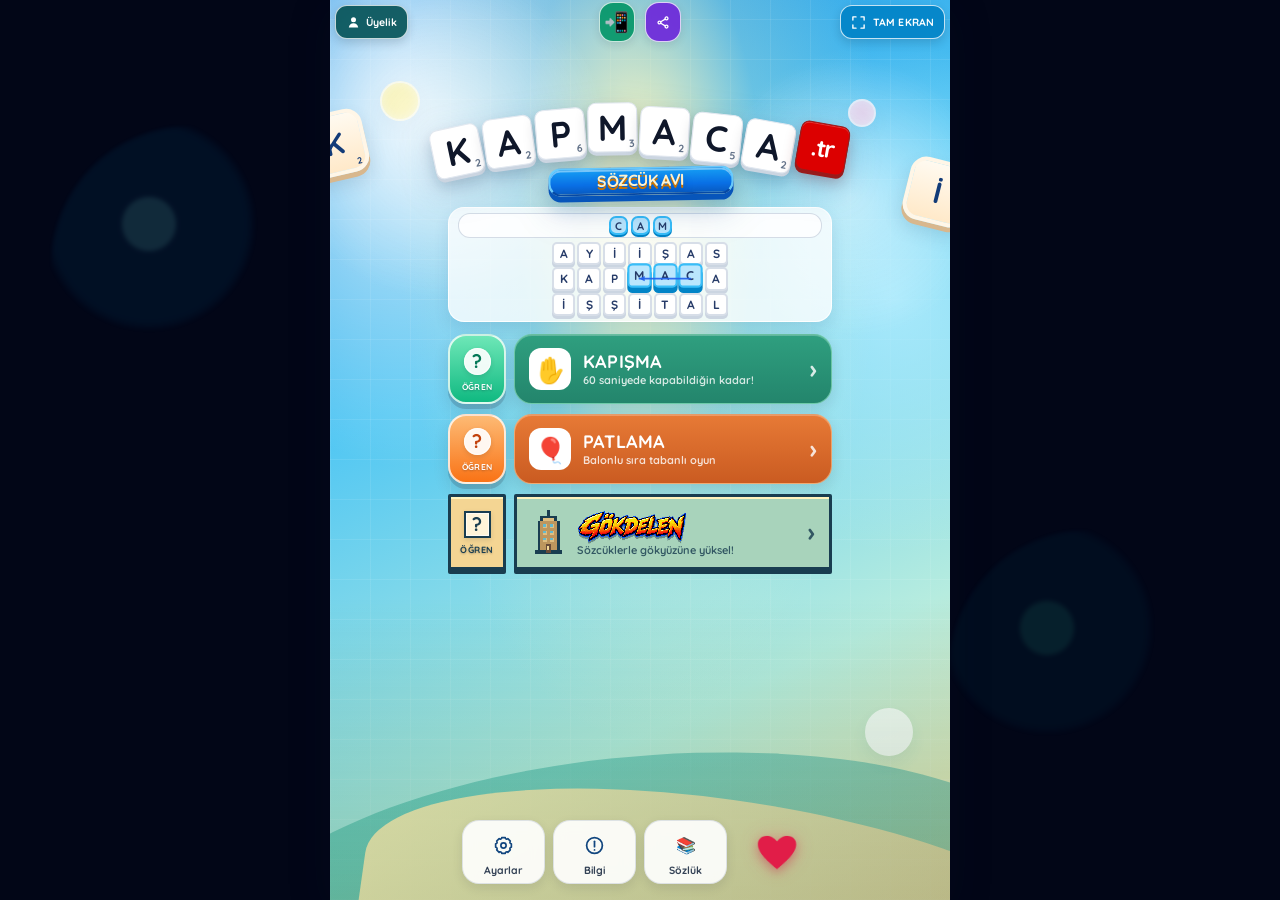
==== commit 6d1219a9: "v711: replace Gokdelen wall poster with Ataturk silhouette" ====
--- a/index.html
+++ b/index.html
@@ -18,7 +18,7 @@
     else setTimeout(loadAnalytics,500);
   },{once:true});
 })();
-</script><meta name="game-version" content="v710"><meta name="description" content="KAPMACA - Sözcük Avı; çocuklar, öğrenciler ve aileler için hazırlanmış ücretsiz, reklamsız ve eğitici bir Türkçe sözcük oyunudur. Oynayarak öğren."><meta name="keywords" content="KAPMACA, sözcük oyunu, Türkçe sözcük oyunu, kelime oyunu, eğitici oyun, eğitsel oyun, çocuklar için kelime oyunu, aile dostu oyun, öğrenciler için oyun, oynayarak öğrenme, Türkçe öğrenme, sözcük dağarcığı, kelime dağarcığı, hızlı düşünme, ücretsiz oyun, reklamsız oyun, çok oyunculu sözcük oyunu"><meta name="robots" content="index,follow,max-image-preview:large,max-snippet:-1,max-video-preview:-1"><meta name="rating" content="general"><meta name="application-name" content="KAPMACA - Sözcük Avı"><meta name="apple-mobile-web-app-title" content="KAPMACA"><meta name="googlebot" content="index,follow,max-image-preview:large,max-snippet:-1,max-video-preview:-1"><meta name="bingbot" content="index,follow,max-image-preview:large,max-snippet:-1,max-video-preview:-1"><meta name="theme-color" content="#075458"><meta name="referrer" content="strict-origin-when-cross-origin"><meta name="format-detection" content="telephone=no"><link rel="canonical" href="https://kapmaca.tr/"><link rel="alternate" hreflang="tr" href="https://kapmaca.tr/"><link rel="alternate" hreflang="x-default" href="https://kapmaca.tr/"><link rel="manifest" href="manifest.webmanifest?v=592"><link rel="icon" type="image/png" sizes="32x32" href="favicon-32.png?v=592"><link rel="apple-touch-icon" sizes="180x180" href="apple-touch-icon.png?v=592"><script defer src="app.js?v=710"></script><script defer src="gokdelen-network.js?v=673"></script><meta property="og:locale" content="tr_TR"><meta property="og:type" content="website"><meta property="og:site_name" content="KAPMACA"><meta property="og:title" content="KAPMACA - Sözcük Avı | Eğitici Türkçe Oyunu"><meta property="og:description" content="Ücretsiz ve reklamsız KAPMACA ile Türkçe sözcük dağarcığını oynayarak geliştir. Çocuklar, öğrenciler ve aileler için eğitici sözcük oyunu."><meta property="og:url" content="https://kapmaca.tr/"><meta property="og:image" content="https://kapmaca.tr/icon-512.png?v=592"><meta property="og:image:alt" content="KAPMACA - Sözcük Avı eğitici Türkçe kelime oyunu"><meta name="twitter:card" content="summary"><meta name="twitter:title" content="KAPMACA - Sözcük Avı | Eğitici Türkçe Oyunu"><meta name="twitter:description" content="Ücretsiz ve reklamsız Türkçe sözcük oyunu. Çocuklar, öğrenciler ve aileler için oynayarak öğrenme ve sözcük dağarcığı geliştirme."><meta name="twitter:image" content="https://kapmaca.tr/icon-512.png?v=592"><script type="application/ld+json">{"@context":"https://schema.org","@graph":[{"@type":["WebApplication","Game","LearningResource"],"@id":"https://kapmaca.tr/#app","name":"KAPMACA - Sözcük Avı","alternateName":"KAPMACA","url":"https://kapmaca.tr/","image":"https://kapmaca.tr/icon-512.png?v=593","description":"Çocuklar, öğrenciler ve aileler için hazırlanmış ücretsiz, reklamsız ve eğitici Türkçe sözcük oyunu. Sözcük dağarcığını, hızlı düşünmeyi ve Türkçe sözcük farkındalığını oynayarak destekler.","inLanguage":"tr","applicationCategory":"EducationalApplication","applicationSubCategory":"Türkçe sözcük oyunu","operatingSystem":"Any","browserRequirements":"JavaScript destekleyen güncel bir web tarayıcısı","isAccessibleForFree":true,"isFamilyFriendly":true,"genre":["Sözcük oyunu","Kelime oyunu","Eğitsel oyun","Aile oyunu","Çok oyunculu oyun"],"keywords":"Türkçe sözcük oyunu, kelime oyunu, eğitici oyun, çocuklar için oyun, aile dostu oyun, oynayarak öğrenme, sözcük dağarcığı, ücretsiz oyun, reklamsız oyun","educationalUse":["Oynayarak öğrenme","Sözcük dağarcığını geliştirme","Hızlı düşünme","Türkçe sözcük farkındalığı","Dil becerilerini destekleme"],"learningResourceType":"Eğitsel sözcük oyunu","audience":[{"@type":"EducationalAudience","educationalRole":"student"},{"@type":"Audience","audienceType":"Çocuklar ve aileler"},{"@type":"Audience","audienceType":"Türkçe sözcük dağarcığını geliştirmek isteyen genel kullanıcılar"}],"contentRating":"Genel izleyici; çocuk ve aile kullanımına uygun içerik","offers":{"@type":"Offer","price":"0","priceCurrency":"TRY","availability":"https://schema.org/InStock"}},{"@type":"WebSite","@id":"https://kapmaca.tr/#website","url":"https://kapmaca.tr/","name":"KAPMACA - Sözcük Avı","alternateName":"KAPMACA","inLanguage":"tr","description":"Ücretsiz ve reklamsız, çocuklar ve aileler için eğitici Türkçe sözcük oyunu.","isFamilyFriendly":true,"isAccessibleForFree":true}]}</script><link rel="preconnect" href="https://fonts.googleapis.com"><link rel="preconnect" href="https://fonts.gstatic.com" crossorigin><link href="https://fonts.googleapis.com/css2?family=Quicksand:wght@700;800;900&display=swap" rel="stylesheet"><style id="kapmaca-css-v548">@layer properties; @layer theme,base,components,utilities; @layer theme{:root,:host{--font-sans:ui-sans-serif,system-ui,sans-serif,"Apple Color Emoji","Segoe UI Emoji","Segoe UI Symbol","Noto Color Emoji"; --font-mono:ui-monospace,SFMono-Regular,Menlo,Monaco,Consolas,"Liberation Mono","Courier New",monospace; --color-red-50:oklch(97.1% .013 17.38); --color-red-500:oklch(63.7% .237 25.331); --color-red-600:oklch(57.7% .245 27.325); --color-red-700:oklch(50.5% .213 27.518); --color-orange-50:oklch(98% .016 73.684); --color-orange-100:oklch(95.4% .038 75.164); --color-orange-300:oklch(83.7% .128 66.29); --color-orange-900:oklch(40.8% .123 38.172); --color-amber-50:oklch(98.7% .022 95.277); --color-amber-100:oklch(96.2% .059 95.617); --color-amber-200:oklch(92.4% .12 95.746); --color-amber-300:oklch(87.9% .169 91.605); --color-amber-400:oklch(82.8% .189 84.429); --color-amber-500:oklch(76.9% .188 70.08); --color-amber-600:oklch(66.6% .179 58.318); --color-amber-700:oklch(55.5% .163 48.998); --color-amber-900:oklch(41.4% .112 45.904); --color-amber-950:oklch(27.9% .077 45.635); --color-yellow-100:oklch(97.3% .071 103.193); --color-yellow-200:oklch(94.5% .129 101.54); --color-yellow-400:oklch(85.2% .199 91.936); --color-green-50:oklch(98.2% .018 155.826); --color-green-100:oklch(96.2% .044 156.743); --color-green-300:oklch(87.1% .15 154.449); --color-green-500:oklch(72.3% .219 149.579); --color-green-600:oklch(62.7% .194 149.214); --color-green-900:oklch(39.3% .095 152.535); --color-emerald-50:oklch(97.9% .021 166.113); --color-emerald-100:oklch(95% .052 163.051); --color-emerald-200:oklch(90.5% .093 164.15); --color-emerald-300:oklch(84.5% .143 164.978); --color-emerald-400:oklch(76.5% .177 163.223); --color-emerald-800:oklch(43.2% .095 166.913); --color-emerald-900:oklch(37.8% .077 168.94); --color-cyan-100:oklch(95.6% .045 203.388); --color-sky-50:oklch(97.7% .013 236.62); --color-sky-100:oklch(95.1% .026 236.824); --color-sky-200:oklch(90.1% .058 230.902); --color-sky-300:oklch(82.8% .111 230.318); --color-sky-400:oklch(74.6% .16 232.661); --color-sky-600:oklch(58.8% .158 241.966); --color-sky-700:oklch(50% .134 242.749); --color-sky-900:oklch(39.1% .09 240.876); --color-sky-950:oklch(29.3% .066 243.157); --color-blue-100:oklch(93.2% .032 255.585); --color-blue-200:oklch(88.2% .059 254.128); --color-blue-600:oklch(54.6% .245 262.881); --color-indigo-50:oklch(96.2% .018 272.314); --color-indigo-100:oklch(93% .034 272.788); --color-indigo-200:oklch(87% .065 274.039); --color-indigo-300:oklch(78.5% .115 274.713); --color-indigo-500:oklch(58.5% .233 277.117); --color-indigo-600:oklch(51.1% .262 276.966); --color-indigo-700:oklch(45.7% .24 277.023); --color-indigo-800:oklch(39.8% .195 277.366); --color-indigo-900:oklch(35.9% .144 278.697); --color-indigo-950:oklch(25.7% .09 281.288); --color-violet-50:oklch(96.9% .016 293.756); --color-violet-100:oklch(94.3% .029 294.588); --color-violet-200:oklch(89.4% .057 293.283); --color-violet-400:oklch(70.2% .183 293.541); --color-violet-900:oklch(38% .189 293.745); --color-violet-950:oklch(28.3% .141 291.089); --color-pink-200:oklch(89.9% .061 343.231); --color-rose-50:oklch(96.9% .015 12.422); --color-rose-100:oklch(94.1% .03 12.58); --color-rose-200:oklch(89.2% .058 10.001); --color-rose-300:oklch(81% .117 11.638); --color-rose-500:oklch(64.5% .246 16.439); --color-rose-600:oklch(58.6% .253 17.585); --color-rose-700:oklch(51.4% .222 16.935); --color-rose-800:oklch(45.5% .188 13.697); --color-rose-900:oklch(41% .159 10.272); --color-rose-950:oklch(27.1% .105 12.094); --color-slate-50:oklch(98.4% .003 247.858); --color-slate-100:oklch(96.8% .007 247.896); --color-slate-200:oklch(92.9% .013 255.508); --color-slate-300:oklch(86.9% .022 252.894); --color-slate-400:oklch(70.4% .04 256.788); --color-slate-500:oklch(55.4% .046 257.417); --color-slate-600:oklch(44.6% .043 257.281); --color-slate-700:oklch(37.2% .044 257.287); --color-slate-800:oklch(27.9% .041 260.031); --color-slate-900:oklch(20.8% .042 265.755); --color-slate-950:oklch(12.9% .042 264.695); --color-black:#000; --color-white:#fff; --spacing:.25rem; --container-sm:24rem; --container-md:28rem; --text-xs:.75rem; --text-xs--line-height:calc(1 / .75); --text-sm:.875rem; --text-sm--line-height:calc(1.25 / .875); --text-base:1rem; --text-base--line-height:calc(1.5 / 1); --text-lg:1.125rem; --text-lg--line-height:calc(1.75 / 1.125); --text-xl:1.25rem; --text-xl--line-height:calc(1.75 / 1.25); --text-2xl:1.5rem; --text-2xl--line-height:calc(2 / 1.5); --text-3xl:1.875rem; --text-3xl--line-height:calc(2.25 / 1.875); --text-7xl:4.5rem; --text-7xl--line-height:1; --font-weight-bold:700; --font-weight-black:900; --tracking-tight:-0.025em; --tracking-wide:.025em; --tracking-widest:.1em; --leading-tight:1.25; --leading-snug:1.375; --leading-relaxed:1.625; --radius-lg:.5rem; --radius-xl:.75rem; --radius-2xl:1rem; --radius-3xl:1.5rem; --drop-shadow-sm:0 1px 2px rgb(0 0 0 / .15); --drop-shadow-lg:0 4px 4px rgb(0 0 0 / .15); --animate-spin:spin 1s linear infinite; --blur-sm:8px; --blur-md:12px; --default-transition-duration:150ms; --default-transition-timing-function:cubic-bezier(0.4,0,0.2,1); --default-font-family:var(--font-sans); --default-mono-font-family:var(--font-mono)}} @layer base{*,::after,::before,::backdrop,::file-selector-button{box-sizing:border-box; margin:0; padding:0; border:0 solid} html,:host{line-height:1.5; -webkit-text-size-adjust:100%; tab-size:4; font-family:var(--default-font-family,ui-sans-serif,system-ui,sans-serif,"Apple Color Emoji","Segoe UI Emoji","Segoe UI Symbol","Noto Color Emoji"); font-feature-settings:var(--default-font-feature-settings,normal); font-variation-settings:var(--default-font-variation-settings,normal); -webkit-tap-highlight-color:transparent} hr{height:0; color:inherit; border-top-width:1px} abbr:where([title]){-webkit-text-decoration:underline dotted; text-decoration:underline dotted} h1,h2,h3,h4,h5,h6{font-size:inherit; font-weight:inherit} a{color:inherit; -webkit-text-decoration:inherit; text-decoration:inherit} b,strong{font-weight:bolder} code,kbd,samp,pre{font-family:var(--default-mono-font-family,ui-monospace,SFMono-Regular,Menlo,Monaco,Consolas,"Liberation Mono","Courier New",monospace); font-feature-settings:var(--default-mono-font-feature-settings,normal); font-variation-settings:var(--default-mono-font-variation-settings,normal); font-size:1em} small{font-size:80%} sub,sup{font-size:75%; line-height:0; position:relative; vertical-align:baseline} sub{bottom:-0.25em} sup{top:-0.5em} table{text-indent:0; border-color:inherit; border-collapse:collapse}:-moz-focusring{outline:auto} progress{vertical-align:baseline} summary{display:list-item} ol,ul,menu{list-style:none} img,svg,video,canvas,audio,iframe,embed,object{display:block; vertical-align:middle} img,video{max-width:100%; height:auto} button,input,select,optgroup,textarea,::file-selector-button{font:inherit; font-feature-settings:inherit; font-variation-settings:inherit; letter-spacing:inherit; color:inherit; border-radius:0; background-color:transparent; opacity:1}:where(select:is([multiple],[size])) optgroup{font-weight:bolder}:where(select:is([multiple],[size])) optgroup option{padding-inline-start:20px}::file-selector-button{margin-inline-end:4px}::placeholder{opacity:1} @supports (not (-webkit-appearance:-apple-pay-button)) or (contain-intrinsic-size:1px){::placeholder{color:currentcolor} @supports (color:color-mix(in lab,red,red)){::placeholder{color:color-mix(in oklab,currentcolor 50%,transparent)}}} textarea{resize:vertical}::-webkit-search-decoration{-webkit-appearance:none}::-webkit-date-and-time-value{min-height:1lh; text-align:inherit}::-webkit-datetime-edit{display:inline-flex}::-webkit-datetime-edit-fields-wrapper{padding:0}::-webkit-datetime-edit,::-webkit-datetime-edit-year-field,::-webkit-datetime-edit-month-field,::-webkit-datetime-edit-day-field,::-webkit-datetime-edit-hour-field,::-webkit-datetime-edit-minute-field,::-webkit-datetime-edit-second-field,::-webkit-datetime-edit-millisecond-field,::-webkit-datetime-edit-meridiem-field{padding-block:0}:-moz-ui-invalid{box-shadow:none} button,input:where([type="button"],[type="reset"],[type="submit"]),::file-selector-button{appearance:button}::-webkit-inner-spin-button,::-webkit-outer-spin-button{height:auto} [hidden]:where(:not([hidden="until-found"])){display:none !important}} @layer utilities{.pointer-events-none{pointer-events:none} .absolute{position:absolute} .relative{position:relative} .inset-0{inset:calc(var(--spacing) * 0)} .top-3{top:calc(var(--spacing) * 3)} .top-28{top:calc(var(--spacing) * 28)} .top-40{top:calc(var(--spacing) * 40)} .top-\[9\%\]{top:9%} .top-\[11\%\]{top:11%} .-right-5{right:calc(var(--spacing) * -5)} .right-1{right:calc(var(--spacing) * 1)} .right-3{right:calc(var(--spacing) * 3)} .right-\[6\%\]{right:6%} .right-\[12\%\]{right:12%} .bottom-0{bottom:calc(var(--spacing) * 0)} .bottom-\[16\%\]{bottom:16%} .-left-7{left:calc(var(--spacing) * -7)} .left-2{left:calc(var(--spacing) * 2)} .left-\[8\%\]{left:8%} .z-10{z-index:10} .z-30{z-index:30} .z-40{z-index:40} .z-50{z-index:50} .z-\[60\]{z-index:60} .z-\[70\]{z-index:70} .z-\[80\]{z-index:80} .mx-auto{margin-inline:auto} .-mt-1{margin-top:calc(var(--spacing) * -1)} .mt-0\.5{margin-top:calc(var(--spacing) * .5)} .mt-1{margin-top:calc(var(--spacing) * 1)} .mt-1\.5{margin-top:calc(var(--spacing) * 1.5)} .mt-2{margin-top:calc(var(--spacing) * 2)} .mt-2\.5{margin-top:calc(var(--spacing) * 2.5)} .mt-3{margin-top:calc(var(--spacing) * 3)} .mt-5{margin-top:calc(var(--spacing) * 5)} .mt-8{margin-top:calc(var(--spacing) * 8)} .mt-auto{margin-top:auto} .mr-1{margin-right:calc(var(--spacing) * 1)} .mr-2{margin-right:calc(var(--spacing) * 2)} .mb-1{margin-bottom:calc(var(--spacing) * 1)} .mb-1\.5{margin-bottom:calc(var(--spacing) * 1.5)} .mb-2{margin-bottom:calc(var(--spacing) * 2)} .mb-3{margin-bottom:calc(var(--spacing) * 3)} .mb-4{margin-bottom:calc(var(--spacing) * 4)} .mb-6{margin-bottom:calc(var(--spacing) * 6)} .mb-\[-10px\]{margin-bottom:-10px} .block{display:block} .flex{display:flex} .grid{display:grid} .hidden{display:none} .inline-flex{display:inline-flex} .h-1\.5{height:calc(var(--spacing) * 1.5)} .h-4{height:calc(var(--spacing) * 4)} .h-5{height:calc(var(--spacing) * 5)} .h-6{height:calc(var(--spacing) * 6)} .h-7{height:calc(var(--spacing) * 7)} .h-8{height:calc(var(--spacing) * 8)} .h-10{height:calc(var(--spacing) * 10)} .h-12{height:calc(var(--spacing) * 12)} .h-16{height:calc(var(--spacing) * 16)} .h-full{height:100%} .h-screen{height:100vh} .max-h-20{max-height:calc(var(--spacing) * 20)} .max-h-\[96\%\]{max-height:96%} .min-h-0{min-height:calc(var(--spacing) * 0)} .min-h-\[26px\]{min-height:26px} .min-h-\[34px\]{min-height:34px} .min-h-\[36px\]{min-height:36px} .min-h-\[40px\]{min-height:40px} .min-h-\[48px\]{min-height:48px} .min-h-\[54px\]{min-height:54px} .min-h-\[76px\]{min-height:76px} .w-1\.5{width:calc(var(--spacing) * 1.5)} .w-4{width:calc(var(--spacing) * 4)} .w-5{width:calc(var(--spacing) * 5)} .w-7{width:calc(var(--spacing) * 7)} .w-8{width:calc(var(--spacing) * 8)} .w-10{width:calc(var(--spacing) * 10)} .w-11\/12{width:calc(11/12 * 100%)} .w-12{width:calc(var(--spacing) * 12)} .w-16{width:calc(var(--spacing) * 16)} .w-\[45\%\]{width:45%} .w-\[94\%\]{width:94%} .w-\[118px\]{width:118px} .w-full{width:100%} .w-max{width:max-content} .w-screen{width:100vw} .max-w-\[260px\]{max-width:260px} .max-w-md{max-width:var(--container-md)} .max-w-sm{max-width:var(--container-sm)} .min-w-0{min-width:calc(var(--spacing) * 0)} .min-w-\[58px\]{min-width:58px} .flex-1{flex:1} .shrink-0{flex-shrink:0} .flex-grow{flex-grow:1} .-rotate-1{rotate:calc(1deg * -1)} .rotate-\[-13deg\]{rotate:-13deg} .rotate-\[14deg\]{rotate:14deg} .animate-spin{animation:var(--animate-spin)} .cursor-default{cursor:default} .cursor-text{cursor:text} .touch-none{touch-action:none} .grid-cols-1{grid-template-columns:repeat(1,minmax(0,1fr))} .grid-cols-2{grid-template-columns:repeat(2,minmax(0,1fr))} .grid-cols-4{grid-template-columns:repeat(4,minmax(0,1fr))} .flex-col{flex-direction:column} .flex-row{flex-direction:row} .flex-row-reverse{flex-direction:row-reverse} .flex-nowrap{flex-wrap:nowrap} .flex-wrap{flex-wrap:wrap} .content-start{align-content:flex-start} .items-center{align-items:center} .items-end{align-items:flex-end} .items-start{align-items:flex-start} .items-stretch{align-items:stretch} .justify-between{justify-content:space-between} .justify-center{justify-content:center} .justify-start{justify-content:flex-start} .gap-1{gap:calc(var(--spacing) * 1)} .gap-1\.5{gap:calc(var(--spacing) * 1.5)} .gap-2{gap:calc(var(--spacing) * 2)} .gap-2\.5{gap:calc(var(--spacing) * 2.5)} .gap-3{gap:calc(var(--spacing) * 3)} .gap-4{gap:calc(var(--spacing) * 4)} .space-y-1{}:where(.space-y-1>:not(:last-child)){--tw-space-y-reverse:0; margin-block-start:calc(calc(var(--spacing) * 1) * var(--tw-space-y-reverse)); margin-block-end:calc(calc(var(--spacing) * 1) * calc(1 - var(--tw-space-y-reverse)))} .space-y-1\.5{}:where(.space-y-1\.5>:not(:last-child)){--tw-space-y-reverse:0; margin-block-start:calc(calc(var(--spacing) * 1.5) * var(--tw-space-y-reverse)); margin-block-end:calc(calc(var(--spacing) * 1.5) * calc(1 - var(--tw-space-y-reverse)))} .space-y-2{}:where(.space-y-2>:not(:last-child)){--tw-space-y-reverse:0; margin-block-start:calc(calc(var(--spacing) * 2) * var(--tw-space-y-reverse)); margin-block-end:calc(calc(var(--spacing) * 2) * calc(1 - var(--tw-space-y-reverse)))} .space-y-3{}:where(.space-y-3>:not(:last-child)){--tw-space-y-reverse:0; margin-block-start:calc(calc(var(--spacing) * 3) * var(--tw-space-y-reverse)); margin-block-end:calc(calc(var(--spacing) * 3) * calc(1 - var(--tw-space-y-reverse)))} .justify-self-center{justify-self:center} .justify-self-end{justify-self:flex-end} .justify-self-start{justify-self:flex-start} .truncate{overflow:hidden; text-overflow:ellipsis; white-space:nowrap} .overflow-hidden{overflow:hidden} .overflow-x-auto{overflow-x:auto} .overflow-y-auto{overflow-y:auto} .rounded-2xl{border-radius:var(--radius-2xl)} .rounded-3xl{border-radius:var(--radius-3xl)} .rounded-\[11px\]{border-radius:11px} .rounded-\[14px\]{border-radius:14px} .rounded-\[15px\]{border-radius:15px} .rounded-\[18px\]{border-radius:18px} .rounded-\[20px\]{border-radius:20px} .rounded-\[24px\]{border-radius:24px} .rounded-\[28px\]{border-radius:28px} .rounded-\[30px\]{border-radius:30px} .rounded-full{border-radius:calc(infinity * 1px)} .rounded-lg{border-radius:var(--radius-lg)} .rounded-xl{border-radius:var(--radius-xl)} .border{border-style:var(--tw-border-style); border-width:1px} .border-2{border-style:var(--tw-border-style); border-width:2px} .border-4{border-style:var(--tw-border-style); border-width:4px} .border-r{border-right-style:var(--tw-border-style); border-right-width:1px} .border-b{border-bottom-style:var(--tw-border-style); border-bottom-width:1px} .border-amber-100{border-color:var(--color-amber-100)} .border-amber-200{border-color:var(--color-amber-200)} .border-black{border-color:var(--color-black)} .border-emerald-100{border-color:var(--color-emerald-100)} .border-emerald-200\/70{border-color:color-mix(in srgb,oklch(90.5% .093 164.15) 70%,transparent)} @supports (color:color-mix(in lab,red,red)){.border-emerald-200\/70{border-color:color-mix(in oklab,var(--color-emerald-200) 70%,transparent)}} .border-emerald-300{border-color:var(--color-emerald-300)} .border-green-300{border-color:var(--color-green-300)} .border-indigo-100{border-color:var(--color-indigo-100)} .border-indigo-200{border-color:var(--color-indigo-200)} .border-indigo-300{border-color:var(--color-indigo-300)} .border-indigo-800{border-color:var(--color-indigo-800)} .border-orange-300{border-color:var(--color-orange-300)} .border-red-500{border-color:var(--color-red-500)} .border-rose-200{border-color:var(--color-rose-200)} .border-rose-300{border-color:var(--color-rose-300)} .border-sky-100{border-color:var(--color-sky-100)} .border-sky-200{border-color:var(--color-sky-200)} .border-sky-200\/70{border-color:color-mix(in srgb,oklch(90.1% .058 230.902) 70%,transparent)} @supports (color:color-mix(in lab,red,red)){.border-sky-200\/70{border-color:color-mix(in oklab,var(--color-sky-200) 70%,transparent)}} .border-sky-300{border-color:var(--color-sky-300)} .border-sky-400{border-color:var(--color-sky-400)} .border-slate-200{border-color:var(--color-slate-200)} .border-slate-200\/80{border-color:color-mix(in srgb,oklch(92.9% .013 255.508) 80%,transparent)} @supports (color:color-mix(in lab,red,red)){.border-slate-200\/80{border-color:color-mix(in oklab,var(--color-slate-200) 80%,transparent)}} .border-slate-300{border-color:var(--color-slate-300)} .border-slate-700{border-color:var(--color-slate-700)} .border-slate-800{border-color:var(--color-slate-800)} .border-violet-100{border-color:var(--color-violet-100)} .border-violet-200{border-color:var(--color-violet-200)} .border-white{border-color:var(--color-white)} .border-yellow-400{border-color:var(--color-yellow-400)} .border-t-amber-500{border-top-color:var(--color-amber-500)} .border-t-sky-600{border-top-color:var(--color-sky-600)} .bg-amber-50{background-color:var(--color-amber-50)} .bg-amber-50\/80{background-color:color-mix(in srgb,oklch(98.7% .022 95.277) 80%,transparent)} @supports (color:color-mix(in lab,red,red)){.bg-amber-50\/80{background-color:color-mix(in oklab,var(--color-amber-50) 80%,transparent)}} .bg-amber-100{background-color:var(--color-amber-100)} .bg-amber-400{background-color:var(--color-amber-400)} .bg-black{background-color:var(--color-black)} .bg-emerald-50{background-color:var(--color-emerald-50)} .bg-emerald-100{background-color:var(--color-emerald-100)} .bg-emerald-400{background-color:var(--color-emerald-400)} .bg-green-100{background-color:var(--color-green-100)} .bg-indigo-50{background-color:var(--color-indigo-50)} .bg-indigo-100{background-color:var(--color-indigo-100)} .bg-indigo-600{background-color:var(--color-indigo-600)} .bg-indigo-950{background-color:var(--color-indigo-950)} .bg-indigo-950\/90{background-color:color-mix(in srgb,oklch(25.7% .09 281.288) 90%,transparent)} @supports (color:color-mix(in lab,red,red)){.bg-indigo-950\/90{background-color:color-mix(in oklab,var(--color-indigo-950) 90%,transparent)}} .bg-orange-100{background-color:var(--color-orange-100)} .bg-pink-200{background-color:var(--color-pink-200)} .bg-red-600{background-color:var(--color-red-600)} .bg-rose-50{background-color:var(--color-rose-50)} .bg-rose-100{background-color:var(--color-rose-100)} .bg-rose-600{background-color:var(--color-rose-600)} .bg-sky-50{background-color:var(--color-sky-50)} .bg-sky-50\/80{background-color:color-mix(in srgb,oklch(97.7% .013 236.62) 80%,transparent)} @supports (color:color-mix(in lab,red,red)){.bg-sky-50\/80{background-color:color-mix(in oklab,var(--color-sky-50) 80%,transparent)}} .bg-sky-100{background-color:var(--color-sky-100)} .bg-sky-200{background-color:var(--color-sky-200)} .bg-sky-400{background-color:var(--color-sky-400)} .bg-slate-50{background-color:var(--color-slate-50)} .bg-slate-100{background-color:var(--color-slate-100)} .bg-slate-900{background-color:var(--color-slate-900)} .bg-slate-950{background-color:var(--color-slate-950)} .bg-slate-950\/45{background-color:color-mix(in srgb,oklch(12.9% .042 264.695) 45%,transparent)} @supports (color:color-mix(in lab,red,red)){.bg-slate-950\/45{background-color:color-mix(in oklab,var(--color-slate-950) 45%,transparent)}} .bg-slate-950\/55{background-color:color-mix(in srgb,oklch(12.9% .042 264.695) 55%,transparent)} @supports (color:color-mix(in lab,red,red)){.bg-slate-950\/55{background-color:color-mix(in oklab,var(--color-slate-950) 55%,transparent)}} .bg-slate-950\/80{background-color:color-mix(in srgb,oklch(12.9% .042 264.695) 80%,transparent)} @supports (color:color-mix(in lab,red,red)){.bg-slate-950\/80{background-color:color-mix(in oklab,var(--color-slate-950) 80%,transparent)}} .bg-slate-950\/85{background-color:color-mix(in srgb,oklch(12.9% .042 264.695) 85%,transparent)} @supports (color:color-mix(in lab,red,red)){.bg-slate-950\/85{background-color:color-mix(in oklab,var(--color-slate-950) 85%,transparent)}} .bg-slate-950\/95{background-color:color-mix(in srgb,oklch(12.9% .042 264.695) 95%,transparent)} @supports (color:color-mix(in lab,red,red)){.bg-slate-950\/95{background-color:color-mix(in oklab,var(--color-slate-950) 95%,transparent)}} .bg-violet-50{background-color:var(--color-violet-50)} .bg-white{background-color:var(--color-white)} .bg-white\/75{background-color:color-mix(in srgb,#fff 75%,transparent)} @supports (color:color-mix(in lab,red,red)){.bg-white\/75{background-color:color-mix(in oklab,var(--color-white) 75%,transparent)}} .bg-white\/90{background-color:color-mix(in srgb,#fff 90%,transparent)} @supports (color:color-mix(in lab,red,red)){.bg-white\/90{background-color:color-mix(in oklab,var(--color-white) 90%,transparent)}} .bg-white\/95{background-color:color-mix(in srgb,#fff 95%,transparent)} @supports (color:color-mix(in lab,red,red)){.bg-white\/95{background-color:color-mix(in oklab,var(--color-white) 95%,transparent)}} .bg-yellow-200{background-color:var(--color-yellow-200)} .bg-gradient-to-b{--tw-gradient-position:to bottom in oklab; background-image:linear-gradient(var(--tw-gradient-stops))} .bg-gradient-to-br{--tw-gradient-position:to bottom right in oklab; background-image:linear-gradient(var(--tw-gradient-stops))} .bg-gradient-to-r{--tw-gradient-position:to right in oklab; background-image:linear-gradient(var(--tw-gradient-stops))} .from-amber-50{--tw-gradient-from:var(--color-amber-50); --tw-gradient-stops:var(--tw-gradient-via-stops,var(--tw-gradient-position),var(--tw-gradient-from) var(--tw-gradient-from-position),var(--tw-gradient-to) var(--tw-gradient-to-position))} .from-amber-400{--tw-gradient-from:var(--color-amber-400); --tw-gradient-stops:var(--tw-gradient-via-stops,var(--tw-gradient-position),var(--tw-gradient-from) var(--tw-gradient-from-position),var(--tw-gradient-to) var(--tw-gradient-to-position))} .from-emerald-400{--tw-gradient-from:var(--color-emerald-400); --tw-gradient-stops:var(--tw-gradient-via-stops,var(--tw-gradient-position),var(--tw-gradient-from) var(--tw-gradient-from-position),var(--tw-gradient-to) var(--tw-gradient-to-position))} .from-indigo-50{--tw-gradient-from:var(--color-indigo-50); --tw-gradient-stops:var(--tw-gradient-via-stops,var(--tw-gradient-position),var(--tw-gradient-from) var(--tw-gradient-from-position),var(--tw-gradient-to) var(--tw-gradient-to-position))} .from-indigo-100{--tw-gradient-from:var(--color-indigo-100); --tw-gradient-stops:var(--tw-gradient-via-stops,var(--tw-gradient-position),var(--tw-gradient-from) var(--tw-gradient-from-position),var(--tw-gradient-to) var(--tw-gradient-to-position))} .from-red-500{--tw-gradient-from:var(--color-red-500); --tw-gradient-stops:var(--tw-gradient-via-stops,var(--tw-gradient-position),var(--tw-gradient-from) var(--tw-gradient-from-position),var(--tw-gradient-to) var(--tw-gradient-to-position))} .from-rose-50{--tw-gradient-from:var(--color-rose-50); --tw-gradient-stops:var(--tw-gradient-via-stops,var(--tw-gradient-position),var(--tw-gradient-from) var(--tw-gradient-from-position),var(--tw-gradient-to) var(--tw-gradient-to-position))} .from-rose-500{--tw-gradient-from:var(--color-rose-500); --tw-gradient-stops:var(--tw-gradient-via-stops,var(--tw-gradient-position),var(--tw-gradient-from) var(--tw-gradient-from-position),var(--tw-gradient-to) var(--tw-gradient-to-position))} .from-sky-50{--tw-gradient-from:var(--color-sky-50); --tw-gradient-stops:var(--tw-gradient-via-stops,var(--tw-gradient-position),var(--tw-gradient-from) var(--tw-gradient-from-position),var(--tw-gradient-to) var(--tw-gradient-to-position))} .from-sky-100{--tw-gradient-from:var(--color-sky-100); --tw-gradient-stops:var(--tw-gradient-via-stops,var(--tw-gradient-position),var(--tw-gradient-from) var(--tw-gradient-from-position),var(--tw-gradient-to) var(--tw-gradient-to-position))} .from-sky-400{--tw-gradient-from:var(--color-sky-400); --tw-gradient-stops:var(--tw-gradient-via-stops,var(--tw-gradient-position),var(--tw-gradient-from) var(--tw-gradient-from-position),var(--tw-gradient-to) var(--tw-gradient-to-position))} .from-slate-100{--tw-gradient-from:var(--color-slate-100); --tw-gradient-stops:var(--tw-gradient-via-stops,var(--tw-gradient-position),var(--tw-gradient-from) var(--tw-gradient-from-position),var(--tw-gradient-to) var(--tw-gradient-to-position))} .from-violet-400{--tw-gradient-from:var(--color-violet-400); --tw-gradient-stops:var(--tw-gradient-via-stops,var(--tw-gradient-position),var(--tw-gradient-from) var(--tw-gradient-from-position),var(--tw-gradient-to) var(--tw-gradient-to-position))} .via-sky-200{--tw-gradient-via:var(--color-sky-200); --tw-gradient-via-stops:var(--tw-gradient-position),var(--tw-gradient-from) var(--tw-gradient-from-position),var(--tw-gradient-via) var(--tw-gradient-via-position),var(--tw-gradient-to) var(--tw-gradient-to-position); --tw-gradient-stops:var(--tw-gradient-via-stops)} .via-white{--tw-gradient-via:var(--color-white); --tw-gradient-via-stops:var(--tw-gradient-position),var(--tw-gradient-from) var(--tw-gradient-from-position),var(--tw-gradient-via) var(--tw-gradient-via-position),var(--tw-gradient-to) var(--tw-gradient-to-position); --tw-gradient-stops:var(--tw-gradient-via-stops)} .to-amber-50{--tw-gradient-to:var(--color-amber-50); --tw-gradient-stops:var(--tw-gradient-via-stops,var(--tw-gradient-position),var(--tw-gradient-from) var(--tw-gradient-from-position),var(--tw-gradient-to) var(--tw-gradient-to-position))} .to-blue-100{--tw-gradient-to:var(--color-blue-100); --tw-gradient-stops:var(--tw-gradient-via-stops,var(--tw-gradient-position),var(--tw-gradient-from) var(--tw-gradient-from-position),var(--tw-gradient-to) var(--tw-gradient-to-position))} .to-blue-200{--tw-gradient-to:var(--color-blue-200); --tw-gradient-stops:var(--tw-gradient-via-stops,var(--tw-gradient-position),var(--tw-gradient-from) var(--tw-gradient-from-position),var(--tw-gradient-to) var(--tw-gradient-to-position))} .to-blue-600{--tw-gradient-to:var(--color-blue-600); --tw-gradient-stops:var(--tw-gradient-via-stops,var(--tw-gradient-position),var(--tw-gradient-from) var(--tw-gradient-from-position),var(--tw-gradient-to) var(--tw-gradient-to-position))} .to-cyan-100{--tw-gradient-to:var(--color-cyan-100); --tw-gradient-stops:var(--tw-gradient-via-stops,var(--tw-gradient-position),var(--tw-gradient-from) var(--tw-gradient-from-position),var(--tw-gradient-to) var(--tw-gradient-to-position))} .to-emerald-200{--tw-gradient-to:var(--color-emerald-200); --tw-gradient-stops:var(--tw-gradient-via-stops,var(--tw-gradient-position),var(--tw-gradient-from) var(--tw-gradient-from-position),var(--tw-gradient-to) var(--tw-gradient-to-position))} .to-green-500{--tw-gradient-to:var(--color-green-500); --tw-gradient-stops:var(--tw-gradient-via-stops,var(--tw-gradient-position),var(--tw-gradient-from) var(--tw-gradient-from-position),var(--tw-gradient-to) var(--tw-gradient-to-position))} .to-green-600{--tw-gradient-to:var(--color-green-600); --tw-gradient-stops:var(--tw-gradient-via-stops,var(--tw-gradient-position),var(--tw-gradient-from) var(--tw-gradient-from-position),var(--tw-gradient-to) var(--tw-gradient-to-position))} .to-indigo-600{--tw-gradient-to:var(--color-indigo-600); --tw-gradient-stops:var(--tw-gradient-via-stops,var(--tw-gradient-position),var(--tw-gradient-from) var(--tw-gradient-from-position),var(--tw-gradient-to) var(--tw-gradient-to-position))} .to-orange-50{--tw-gradient-to:var(--color-orange-50); --tw-gradient-stops:var(--tw-gradient-via-stops,var(--tw-gradient-position),var(--tw-gradient-from) var(--tw-gradient-from-position),var(--tw-gradient-to) var(--tw-gradient-to-position))} .to-red-50{--tw-gradient-to:var(--color-red-50); --tw-gradient-stops:var(--tw-gradient-via-stops,var(--tw-gradient-position),var(--tw-gradient-from) var(--tw-gradient-from-position),var(--tw-gradient-to) var(--tw-gradient-to-position))} .to-red-600{--tw-gradient-to:var(--color-red-600); --tw-gradient-stops:var(--tw-gradient-via-stops,var(--tw-gradient-position),var(--tw-gradient-from) var(--tw-gradient-from-position),var(--tw-gradient-to) var(--tw-gradient-to-position))} .to-rose-600{--tw-gradient-to:var(--color-rose-600); --tw-gradient-stops:var(--tw-gradient-via-stops,var(--tw-gradient-position),var(--tw-gradient-from) var(--tw-gradient-from-position),var(--tw-gradient-to) var(--tw-gradient-to-position))} .to-slate-200{--tw-gradient-to:var(--color-slate-200); --tw-gradient-stops:var(--tw-gradient-via-stops,var(--tw-gradient-position),var(--tw-gradient-from) var(--tw-gradient-from-position),var(--tw-gradient-to) var(--tw-gradient-to-position))} .to-violet-100{--tw-gradient-to:var(--color-violet-100); --tw-gradient-stops:var(--tw-gradient-via-stops,var(--tw-gradient-position),var(--tw-gradient-from) var(--tw-gradient-from-position),var(--tw-gradient-to) var(--tw-gradient-to-position))} .to-violet-200{--tw-gradient-to:var(--color-violet-200); --tw-gradient-stops:var(--tw-gradient-via-stops,var(--tw-gradient-position),var(--tw-gradient-from) var(--tw-gradient-from-position),var(--tw-gradient-to) var(--tw-gradient-to-position))} .to-white{--tw-gradient-to:var(--color-white); --tw-gradient-stops:var(--tw-gradient-via-stops,var(--tw-gradient-position),var(--tw-gradient-from) var(--tw-gradient-from-position),var(--tw-gradient-to) var(--tw-gradient-to-position))} .to-yellow-100{--tw-gradient-to:var(--color-yellow-100); --tw-gradient-stops:var(--tw-gradient-via-stops,var(--tw-gradient-position),var(--tw-gradient-from) var(--tw-gradient-from-position),var(--tw-gradient-to) var(--tw-gradient-to-position))} .to-yellow-400{--tw-gradient-to:var(--color-yellow-400); --tw-gradient-stops:var(--tw-gradient-via-stops,var(--tw-gradient-position),var(--tw-gradient-from) var(--tw-gradient-from-position),var(--tw-gradient-to) var(--tw-gradient-to-position))} .p-1{padding:calc(var(--spacing) * 1)} .p-2{padding:calc(var(--spacing) * 2)} .p-3{padding:calc(var(--spacing) * 3)} .p-4{padding:calc(var(--spacing) * 4)} .p-5{padding:calc(var(--spacing) * 5)} .p-6{padding:calc(var(--spacing) * 6)} .p-7{padding:calc(var(--spacing) * 7)} .px-1{padding-inline:calc(var(--spacing) * 1)} .px-1\.5{padding-inline:calc(var(--spacing) * 1.5)} .px-2{padding-inline:calc(var(--spacing) * 2)} .px-2\.5{padding-inline:calc(var(--spacing) * 2.5)} .px-3{padding-inline:calc(var(--spacing) * 3)} .px-4{padding-inline:calc(var(--spacing) * 4)} .px-5{padding-inline:calc(var(--spacing) * 5)} .py-0\.5{padding-block:calc(var(--spacing) * .5)} .py-1{padding-block:calc(var(--spacing) * 1)} .py-1\.5{padding-block:calc(var(--spacing) * 1.5)} .py-2{padding-block:calc(var(--spacing) * 2)} .py-2\.5{padding-block:calc(var(--spacing) * 2.5)} .py-3{padding-block:calc(var(--spacing) * 3)} .py-3\.5{padding-block:calc(var(--spacing) * 3.5)} .pt-1{padding-top:calc(var(--spacing) * 1)} .pt-3{padding-top:calc(var(--spacing) * 3)} .pt-5{padding-top:calc(var(--spacing) * 5)} .pr-2{padding-right:calc(var(--spacing) * 2)} .pb-0{padding-bottom:calc(var(--spacing) * 0)} .pb-3{padding-bottom:calc(var(--spacing) * 3)} .pb-4{padding-bottom:calc(var(--spacing) * 4)} .pb-6{padding-bottom:calc(var(--spacing) * 6)} .text-center{text-align:center} .text-left{text-align:left} .text-right{text-align:right} .text-2xl{font-size:var(--text-2xl); line-height:var(--tw-leading,var(--text-2xl--line-height))} .text-3xl{font-size:var(--text-3xl); line-height:var(--tw-leading,var(--text-3xl--line-height))} .text-7xl{font-size:var(--text-7xl); line-height:var(--tw-leading,var(--text-7xl--line-height))} .text-base{font-size:var(--text-base); line-height:var(--tw-leading,var(--text-base--line-height))} .text-lg{font-size:var(--text-lg); line-height:var(--tw-leading,var(--text-lg--line-height))} .text-sm{font-size:var(--text-sm); line-height:var(--tw-leading,var(--text-sm--line-height))} .text-xl{font-size:var(--text-xl); line-height:var(--tw-leading,var(--text-xl--line-height))} .text-xs{font-size:var(--text-xs); line-height:var(--tw-leading,var(--text-xs--line-height))} .text-\[9px\]{font-size:9px} .text-\[10\.5px\]{font-size:10.5px} .text-\[10px\]{font-size:10px} .text-\[11px\]{font-size:11px} .text-\[12px\]{font-size:12px} .text-\[15px\]{font-size:15px} .text-\[30px\]{font-size:30px} .text-\[32px\]{font-size:32px} .leading-5{--tw-leading:calc(var(--spacing) * 5); line-height:calc(var(--spacing) * 5)} .leading-\[29px\]{--tw-leading:29px; line-height:29px} .leading-\[30px\]{--tw-leading:30px; line-height:30px} .leading-none{--tw-leading:1; line-height:1} .leading-relaxed{--tw-leading:var(--leading-relaxed); line-height:var(--leading-relaxed)} .leading-snug{--tw-leading:var(--leading-snug); line-height:var(--leading-snug)} .leading-tight{--tw-leading:var(--leading-tight); line-height:var(--leading-tight)} .font-black{--tw-font-weight:var(--font-weight-black); font-weight:var(--font-weight-black)} .font-bold{--tw-font-weight:var(--font-weight-bold); font-weight:var(--font-weight-bold)} .tracking-\[\.14em\]{--tw-tracking:.14em; letter-spacing:.14em} .tracking-\[\.18em\]{--tw-tracking:.18em; letter-spacing:.18em} .tracking-tight{--tw-tracking:var(--tracking-tight); letter-spacing:var(--tracking-tight)} .tracking-wide{--tw-tracking:var(--tracking-wide); letter-spacing:var(--tracking-wide)} .tracking-widest{--tw-tracking:var(--tracking-widest); letter-spacing:var(--tracking-widest)} .whitespace-nowrap{white-space:nowrap} .text-amber-200{color:var(--color-amber-200)} .text-amber-500{color:var(--color-amber-500)} .text-amber-600{color:var(--color-amber-600)} .text-amber-700{color:var(--color-amber-700)} .text-amber-900{color:var(--color-amber-900)} .text-amber-950{color:var(--color-amber-950)} .text-amber-950\/80{color:color-mix(in srgb,oklch(27.9% .077 45.635) 80%,transparent)} @supports (color:color-mix(in lab,red,red)){.text-amber-950\/80{color:color-mix(in oklab,var(--color-amber-950) 80%,transparent)}} .text-emerald-400{color:var(--color-emerald-400)} .text-emerald-800{color:var(--color-emerald-800)} .text-emerald-900{color:var(--color-emerald-900)} .text-green-50{color:var(--color-green-50)} .text-green-900{color:var(--color-green-900)} .text-indigo-100{color:var(--color-indigo-100)} .text-indigo-600{color:var(--color-indigo-600)} .text-indigo-700{color:var(--color-indigo-700)} .text-indigo-800{color:var(--color-indigo-800)} .text-indigo-900{color:var(--color-indigo-900)} .text-indigo-950{color:var(--color-indigo-950)} .text-orange-900{color:var(--color-orange-900)} .text-rose-500{color:var(--color-rose-500)} .text-rose-700{color:var(--color-rose-700)} .text-rose-800\/80{color:color-mix(in srgb,oklch(45.5% .188 13.697) 80%,transparent)} @supports (color:color-mix(in lab,red,red)){.text-rose-800\/80{color:color-mix(in oklab,var(--color-rose-800) 80%,transparent)}} .text-rose-900{color:var(--color-rose-900)} .text-rose-950{color:var(--color-rose-950)} .text-sky-50{color:var(--color-sky-50)} .text-sky-200{color:var(--color-sky-200)} .text-sky-600{color:var(--color-sky-600)} .text-sky-700{color:var(--color-sky-700)} .text-sky-900{color:var(--color-sky-900)} .text-sky-950{color:var(--color-sky-950)} .text-sky-950\/80{color:color-mix(in srgb,oklch(29.3% .066 243.157) 80%,transparent)} @supports (color:color-mix(in lab,red,red)){.text-sky-950\/80{color:color-mix(in oklab,var(--color-sky-950) 80%,transparent)}} .text-slate-300{color:var(--color-slate-300)} .text-slate-400{color:var(--color-slate-400)} .text-slate-500{color:var(--color-slate-500)} .text-slate-600{color:var(--color-slate-600)} .text-slate-700{color:var(--color-slate-700)} .text-slate-800{color:var(--color-slate-800)} .text-slate-900{color:var(--color-slate-900)} .text-violet-900{color:var(--color-violet-900)} .text-violet-950{color:var(--color-violet-950)} .text-white{color:var(--color-white)} .uppercase{text-transform:uppercase} .italic{font-style:italic} .tabular-nums{--tw-numeric-spacing:tabular-nums; font-variant-numeric:var(--tw-ordinal,) var(--tw-slashed-zero,) var(--tw-numeric-figure,) var(--tw-numeric-spacing,) var(--tw-numeric-fraction,)} .opacity-50{opacity:50%} .opacity-80{opacity:80%} .shadow{--tw-shadow:0 1px 3px 0 var(--tw-shadow-color,rgb(0 0 0 / .1)),0 1px 2px -1px var(--tw-shadow-color,rgb(0 0 0 / .1)); box-shadow:var(--tw-inset-shadow),var(--tw-inset-ring-shadow),var(--tw-ring-offset-shadow),var(--tw-ring-shadow),var(--tw-shadow)} .shadow-2xl{--tw-shadow:0 25px 50px -12px var(--tw-shadow-color,rgb(0 0 0 / .25)); box-shadow:var(--tw-inset-shadow),var(--tw-inset-ring-shadow),var(--tw-ring-offset-shadow),var(--tw-ring-shadow),var(--tw-shadow)} .shadow-\[0_8px_0_\#1e40af\]{--tw-shadow:0 8px 0 var(--tw-shadow-color,#1e40af); box-shadow:var(--tw-inset-shadow),var(--tw-inset-ring-shadow),var(--tw-ring-offset-shadow),var(--tw-ring-shadow),var(--tw-shadow)} .shadow-\[0_8px_0_\#166534\]{--tw-shadow:0 8px 0 var(--tw-shadow-color,#166534); box-shadow:var(--tw-inset-shadow),var(--tw-inset-ring-shadow),var(--tw-ring-offset-shadow),var(--tw-ring-shadow),var(--tw-shadow)} .shadow-inner{--tw-shadow:inset 0 2px 4px 0 var(--tw-shadow-color,rgb(0 0 0 / .05)); box-shadow:var(--tw-inset-shadow),var(--tw-inset-ring-shadow),var(--tw-ring-offset-shadow),var(--tw-ring-shadow),var(--tw-shadow)} .shadow-lg{--tw-shadow:0 10px 15px -3px var(--tw-shadow-color,rgb(0 0 0 / .1)),0 4px 6px -4px var(--tw-shadow-color,rgb(0 0 0 / .1)); box-shadow:var(--tw-inset-shadow),var(--tw-inset-ring-shadow),var(--tw-ring-offset-shadow),var(--tw-ring-shadow),var(--tw-shadow)} .shadow-md{--tw-shadow:0 4px 6px -1px var(--tw-shadow-color,rgb(0 0 0 / .1)),0 2px 4px -2px var(--tw-shadow-color,rgb(0 0 0 / .1)); box-shadow:var(--tw-inset-shadow),var(--tw-inset-ring-shadow),var(--tw-ring-offset-shadow),var(--tw-ring-shadow),var(--tw-shadow)} .shadow-sm{--tw-shadow:0 1px 3px 0 var(--tw-shadow-color,rgb(0 0 0 / .1)),0 1px 2px -1px var(--tw-shadow-color,rgb(0 0 0 / .1)); box-shadow:var(--tw-inset-shadow),var(--tw-inset-ring-shadow),var(--tw-ring-offset-shadow),var(--tw-ring-shadow),var(--tw-shadow)} .shadow-xl{--tw-shadow:0 20px 25px -5px var(--tw-shadow-color,rgb(0 0 0 / .1)),0 8px 10px -6px var(--tw-shadow-color,rgb(0 0 0 / .1)); box-shadow:var(--tw-inset-shadow),var(--tw-inset-ring-shadow),var(--tw-ring-offset-shadow),var(--tw-ring-shadow),var(--tw-shadow)} .ring-4{--tw-ring-shadow:var(--tw-ring-inset,) 0 0 0 calc(4px+var(--tw-ring-offset-width)) var(--tw-ring-color,currentcolor); box-shadow:var(--tw-inset-shadow),var(--tw-inset-ring-shadow),var(--tw-ring-offset-shadow),var(--tw-ring-shadow),var(--tw-shadow)} .ring-amber-400{--tw-ring-color:var(--color-amber-400)} .drop-shadow{--tw-drop-shadow-size:drop-shadow(0 1px 2px var(--tw-drop-shadow-color,rgb(0 0 0 / .1))) drop-shadow(0 1px 1px var(--tw-drop-shadow-color,rgb(0 0 0 / .06))); --tw-drop-shadow:drop-shadow(0 1px 2px rgb(0 0 0 / .1)) drop-shadow(0 1px 1px rgb(0 0 0 / .06)); filter:var(--tw-blur,) var(--tw-brightness,) var(--tw-contrast,) var(--tw-grayscale,) var(--tw-hue-rotate,) var(--tw-invert,) var(--tw-saturate,) var(--tw-sepia,) var(--tw-drop-shadow,)} .drop-shadow-lg{--tw-drop-shadow-size:drop-shadow(0 4px 4px var(--tw-drop-shadow-color,rgb(0 0 0 / .15))); --tw-drop-shadow:drop-shadow(var(--drop-shadow-lg)); filter:var(--tw-blur,) var(--tw-brightness,) var(--tw-contrast,) var(--tw-grayscale,) var(--tw-hue-rotate,) var(--tw-invert,) var(--tw-saturate,) var(--tw-sepia,) var(--tw-drop-shadow,)} .drop-shadow-sm{--tw-drop-shadow-size:drop-shadow(0 1px 2px var(--tw-drop-shadow-color,rgb(0 0 0 / .15))); --tw-drop-shadow:drop-shadow(var(--drop-shadow-sm)); filter:var(--tw-blur,) var(--tw-brightness,) var(--tw-contrast,) var(--tw-grayscale,) var(--tw-hue-rotate,) var(--tw-invert,) var(--tw-saturate,) var(--tw-sepia,) var(--tw-drop-shadow,)} .backdrop-blur-\[2px\]{--tw-backdrop-blur:blur(2px); -webkit-backdrop-filter:var(--tw-backdrop-blur,) var(--tw-backdrop-brightness,) var(--tw-backdrop-contrast,) var(--tw-backdrop-grayscale,) var(--tw-backdrop-hue-rotate,) var(--tw-backdrop-invert,) var(--tw-backdrop-opacity,) var(--tw-backdrop-saturate,) var(--tw-backdrop-sepia,); backdrop-filter:var(--tw-backdrop-blur,) var(--tw-backdrop-brightness,) var(--tw-backdrop-contrast,) var(--tw-backdrop-grayscale,) var(--tw-backdrop-hue-rotate,) var(--tw-backdrop-invert,) var(--tw-backdrop-opacity,) var(--tw-backdrop-saturate,) var(--tw-backdrop-sepia,)} .backdrop-blur-\[5px\]{--tw-backdrop-blur:blur(5px); -webkit-backdrop-filter:var(--tw-backdrop-blur,) var(--tw-backdrop-brightness,) var(--tw-backdrop-contrast,) var(--tw-backdrop-grayscale,) var(--tw-backdrop-hue-rotate,) var(--tw-backdrop-invert,) var(--tw-backdrop-opacity,) var(--tw-backdrop-saturate,) var(--tw-backdrop-sepia,); backdrop-filter:var(--tw-backdrop-blur,) var(--tw-backdrop-brightness,) var(--tw-backdrop-contrast,) var(--tw-backdrop-grayscale,) var(--tw-backdrop-hue-rotate,) var(--tw-backdrop-invert,) var(--tw-backdrop-opacity,) var(--tw-backdrop-saturate,) var(--tw-backdrop-sepia,)} .backdrop-blur-\[7px\]{--tw-backdrop-blur:blur(7px); -webkit-backdrop-filter:var(--tw-backdrop-blur,) var(--tw-backdrop-brightness,) var(--tw-backdrop-contrast,) var(--tw-backdrop-grayscale,) var(--tw-backdrop-hue-rotate,) var(--tw-backdrop-invert,) var(--tw-backdrop-opacity,) var(--tw-backdrop-saturate,) var(--tw-backdrop-sepia,); backdrop-filter:var(--tw-backdrop-blur,) var(--tw-backdrop-brightness,) var(--tw-backdrop-contrast,) var(--tw-backdrop-grayscale,) var(--tw-backdrop-hue-rotate,) var(--tw-backdrop-invert,) var(--tw-backdrop-opacity,) var(--tw-backdrop-saturate,) var(--tw-backdrop-sepia,)} .backdrop-blur-md{--tw-backdrop-blur:blur(var(--blur-md)); -webkit-backdrop-filter:var(--tw-backdrop-blur,) var(--tw-backdrop-brightness,) var(--tw-backdrop-contrast,) var(--tw-backdrop-grayscale,) var(--tw-backdrop-hue-rotate,) var(--tw-backdrop-invert,) var(--tw-backdrop-opacity,) var(--tw-backdrop-saturate,) var(--tw-backdrop-sepia,); backdrop-filter:var(--tw-backdrop-blur,) var(--tw-backdrop-brightness,) var(--tw-backdrop-contrast,) var(--tw-backdrop-grayscale,) var(--tw-backdrop-hue-rotate,) var(--tw-backdrop-invert,) var(--tw-backdrop-opacity,) var(--tw-backdrop-saturate,) var(--tw-backdrop-sepia,)} .backdrop-blur-sm{--tw-backdrop-blur:blur(var(--blur-sm)); -webkit-backdrop-filter:var(--tw-backdrop-blur,) var(--tw-backdrop-brightness,) var(--tw-backdrop-contrast,) var(--tw-backdrop-grayscale,) var(--tw-backdrop-hue-rotate,) var(--tw-backdrop-invert,) var(--tw-backdrop-opacity,) var(--tw-backdrop-saturate,) var(--tw-backdrop-sepia,); backdrop-filter:var(--tw-backdrop-blur,) var(--tw-backdrop-brightness,) var(--tw-backdrop-contrast,) var(--tw-backdrop-grayscale,) var(--tw-backdrop-hue-rotate,) var(--tw-backdrop-invert,) var(--tw-backdrop-opacity,) var(--tw-backdrop-saturate,) var(--tw-backdrop-sepia,)} .transition{transition-property:color,background-color,border-color,outline-color,text-decoration-color,fill,stroke,--tw-gradient-from,--tw-gradient-via,--tw-gradient-to,opacity,box-shadow,transform,translate,scale,rotate,filter,-webkit-backdrop-filter,backdrop-filter,display,visibility,content-visibility,overlay,pointer-events; transition-timing-function:var(--tw-ease,var(--default-transition-timing-function)); transition-duration:var(--tw-duration,var(--default-transition-duration))} .transition-all{transition-property:all; transition-timing-function:var(--tw-ease,var(--default-transition-timing-function)); transition-duration:var(--tw-duration,var(--default-transition-duration))} .transition-transform{transition-property:transform,translate,scale,rotate; transition-timing-function:var(--tw-ease,var(--default-transition-timing-function)); transition-duration:var(--tw-duration,var(--default-transition-duration))} .duration-150{--tw-duration:150ms; transition-duration:150ms} .duration-200{--tw-duration:200ms; transition-duration:200ms} .outline-none{--tw-outline-style:none; outline-style:none} .select-all{-webkit-user-select:all; user-select:all} .select-none{-webkit-user-select:none} button,input,textarea,select{font-family:'Quicksand',sans-serif!important} body{user-select:none} .hover\:-translate-y-1{} @media (hover:hover){.hover\:-translate-y-1:hover{--tw-translate-y:calc(var(--spacing) * -1); translate:var(--tw-translate-x) var(--tw-translate-y)}} .hover\:bg-indigo-500{} @media (hover:hover){.hover\:bg-indigo-500:hover{background-color:var(--color-indigo-500)}} .hover\:bg-red-700{} @media (hover:hover){.hover\:bg-red-700:hover{background-color:var(--color-red-700)}} .hover\:bg-slate-200{} @media (hover:hover){.hover\:bg-slate-200:hover{background-color:var(--color-slate-200)}} .hover\:from-amber-300{} @media (hover:hover){.hover\:from-amber-300:hover{--tw-gradient-from:var(--color-amber-300); --tw-gradient-stops:var(--tw-gradient-via-stops,var(--tw-gradient-position),var(--tw-gradient-from) var(--tw-gradient-from-position),var(--tw-gradient-to) var(--tw-gradient-to-position))}} .focus\:border-amber-500{} .focus\:border-amber-500:focus{border-color:var(--color-amber-500)} .active\:translate-y-1{} .active\:translate-y-1:active{--tw-translate-y:calc(var(--spacing) * 1); translate:var(--tw-translate-x) var(--tw-translate-y)} .active\:scale-95{} .active\:scale-95:active{--tw-scale-x:95%; --tw-scale-y:95%; --tw-scale-z:95%; scale:var(--tw-scale-x) var(--tw-scale-y)} .active\:scale-\[\.99\]{} .active\:scale-\[\.99\]:active{scale:.99} .active\:scale-\[0\.98\]{} .active\:scale-\[0\.98\]:active{scale:.98} .active\:shadow-\[0_4px_0_\#1e40af\]{} .active\:shadow-\[0_4px_0_\#1e40af\]:active{--tw-shadow:0 4px 0 var(--tw-shadow-color,#1e40af); box-shadow:var(--tw-inset-shadow),var(--tw-inset-ring-shadow),var(--tw-ring-offset-shadow),var(--tw-ring-shadow),var(--tw-shadow)} .active\:shadow-\[0_4px_0_\#166534\]{} .active\:shadow-\[0_4px_0_\#166534\]:active{--tw-shadow:0 4px 0 var(--tw-shadow-color,#166534); box-shadow:var(--tw-inset-shadow),var(--tw-inset-ring-shadow),var(--tw-ring-offset-shadow),var(--tw-ring-shadow),var(--tw-shadow)} .sm\:pt-5{} @media (width>= 40rem){.sm\:pt-5{padding-top:calc(var(--spacing) * 5)}}} @property --tw-space-y-reverse{syntax:"*"; inherits:false; initial-value:0} @property --tw-border-style{syntax:"*"; inherits:false; initial-value:solid} @property --tw-gradient-position{syntax:"*"; inherits:false} @property --tw-gradient-from{syntax:"<color>"; inherits:false; initial-value:#0000} @property --tw-gradient-via{syntax:"<color>"; inherits:false; initial-value:#0000} @property --tw-gradient-to{syntax:"<color>"; inherits:false; initial-value:#0000} @property --tw-gradient-stops{syntax:"*"; inherits:false} @property --tw-gradient-via-stops{syntax:"*"; inherits:false} @property --tw-gradient-from-position{syntax:"<length-percentage>"; inherits:false; initial-value:0} @property --tw-gradient-via-position{syntax:"<length-percentage>"; inherits:false; initial-value:50%} @property --tw-gradient-to-position{syntax:"<length-percentage>"; inherits:false; initial-value:100%} @property --tw-leading{syntax:"*"; inherits:false} @property --tw-font-weight{syntax:"*"; inherits:false} @property --tw-tracking{syntax:"*"; inherits:false} @property --tw-ordinal{syntax:"*"; inherits:false} @property --tw-slashed-zero{syntax:"*"; inherits:false} @property --tw-numeric-figure{syntax:"*"; inherits:false} @property --tw-numeric-spacing{syntax:"*"; inherits:false} @property --tw-numeric-fraction{syntax:"*"; inherits:false} @property --tw-shadow{syntax:"*"; inherits:false; initial-value:0 0 #0000} @property --tw-shadow-color{syntax:"*"; inherits:false} @property --tw-shadow-alpha{syntax:"<percentage>"; inherits:false; initial-value:100%} @property --tw-inset-shadow{syntax:"*"; inherits:false; initial-value:0 0 #0000} @property --tw-inset-shadow-color{syntax:"*"; inherits:false} @property --tw-inset-shadow-alpha{syntax:"<percentage>"; inherits:false; initial-value:100%} @property --tw-ring-color{syntax:"*"; inherits:false} @property --tw-ring-shadow{syntax:"*"; inherits:false; initial-value:0 0 #0000} @property --tw-inset-ring-color{syntax:"*"; inherits:false} @property --tw-inset-ring-shadow{syntax:"*"; inherits:false; initial-value:0 0 #0000} @property --tw-ring-inset{syntax:"*"; inherits:false} @property --tw-ring-offset-width{syntax:"<length>"; inherits:false; initial-value:0} @property --tw-ring-offset-color{syntax:"*"; inherits:false; initial-value:#fff} @property --tw-ring-offset-shadow{syntax:"*"; inherits:false; initial-value:0 0 #0000} @property --tw-blur{syntax:"*"; inherits:false} @property --tw-brightness{syntax:"*"; inherits:false} @property --tw-contrast{syntax:"*"; inherits:false} @property --tw-grayscale{syntax:"*"; inherits:false} @property --tw-hue-rotate{syntax:"*"; inherits:false} @property --tw-invert{syntax:"*"; inherits:false} @property --tw-opacity{syntax:"*"; inherits:false} @property --tw-saturate{syntax:"*"; inherits:false} @property --tw-sepia{syntax:"*"; inherits:false} @property --tw-drop-shadow{syntax:"*"; inherits:false} @property --tw-drop-shadow-color{syntax:"*"; inherits:false} @property --tw-drop-shadow-alpha{syntax:"<percentage>"; inherits:false; initial-value:100%} @property --tw-drop-shadow-size{syntax:"*"; inherits:false} @property --tw-backdrop-blur{syntax:"*"; inherits:false} @property --tw-backdrop-brightness{syntax:"*"; inherits:false} @property --tw-backdrop-contrast{syntax:"*"; inherits:false} @property --tw-backdrop-grayscale{syntax:"*"; inherits:false} @property --tw-backdrop-hue-rotate{syntax:"*"; inherits:false} @property --tw-backdrop-invert{syntax:"*"; inherits:false} @property --tw-backdrop-opacity{syntax:"*"; inherits:false} @property --tw-backdrop-saturate{syntax:"*"; inherits:false} @property --tw-backdrop-sepia{syntax:"*"; inherits:false} @property --tw-duration{syntax:"*"; inherits:false} @property --tw-translate-x{syntax:"*"; inherits:false; initial-value:0} @property --tw-translate-y{syntax:"*"; inherits:false; initial-value:0} @property --tw-translate-z{syntax:"*"; inherits:false; initial-value:0} @property --tw-scale-x{syntax:"*"; inherits:false; initial-value:1} @property --tw-scale-y{syntax:"*"; inherits:false; initial-value:1} @property --tw-scale-z{syntax:"*"; inherits:false; initial-value:1} @keyframes spin{to{transform:rotate(360deg)}} @layer properties{@supports ((-webkit-hyphens:none) and (not (margin-trim:inline))) or ((-moz-orient:inline) and (not (color:rgb(from red r g b)))){*,::before,::after,::backdrop{--tw-space-y-reverse:0; --tw-border-style:solid; --tw-gradient-position:initial; --tw-gradient-from:#0000; --tw-gradient-via:#0000; --tw-gradient-to:#0000; --tw-gradient-stops:initial; --tw-gradient-via-stops:initial; --tw-gradient-from-position:0; --tw-gradient-via-position:50%; --tw-gradient-to-position:100%; --tw-leading:initial; --tw-font-weight:initial; --tw-tracking:initial; --tw-ordinal:initial; --tw-slashed-zero:initial; --tw-numeric-figure:initial; --tw-numeric-spacing:initial; --tw-numeric-fraction:initial; --tw-shadow:0 0 #0000; --tw-shadow-color:initial; --tw-shadow-alpha:100%; --tw-inset-shadow:0 0 #0000; --tw-inset-shadow-color:initial; --tw-inset-shadow-alpha:100%; --tw-ring-color:initial; --tw-ring-shadow:0 0 #0000; --tw-inset-ring-color:initial; --tw-inset-ring-shadow:0 0 #0000; --tw-ring-inset:initial; --tw-ring-offset-width:0; --tw-ring-offset-color:#fff; --tw-ring-offset-shadow:0 0 #0000; --tw-blur:initial; --tw-brightness:initial; --tw-contrast:initial; --tw-grayscale:initial; --tw-hue-rotate:initial; --tw-invert:initial; --tw-opacity:initial; --tw-saturate:initial; --tw-sepia:initial; --tw-drop-shadow:initial; --tw-drop-shadow-color:initial; --tw-drop-shadow-alpha:100%; --tw-drop-shadow-size:initial; --tw-backdrop-blur:initial; --tw-backdrop-brightness:initial; --tw-backdrop-contrast:initial; --tw-backdrop-grayscale:initial; --tw-backdrop-hue-rotate:initial; --tw-backdrop-invert:initial; --tw-backdrop-opacity:initial; --tw-backdrop-saturate:initial; --tw-backdrop-sepia:initial; --tw-duration:initial; --tw-translate-x:0; --tw-translate-y:0; --tw-translate-z:0; --tw-scale-x:1; --tw-scale-y:1; --tw-scale-z:1}}} #scrabble-grid .letter-cell .tile-score{font-size:clamp(.56rem,2.15vw,.74rem)!important; font-weight:900!important; bottom:2px!important; right:3px!important; line-height:.95!important} #scrabble-grid .letter-cell.tile-dragging{transform:translate3d(0,-2px,0) scale(1.13)!important; z-index:45!important; box-shadow:0 8px 18px rgba(15,23,42,.24),0 0 0 2px rgba(255,255,255,.72)!important; filter:none} #scrabble-grid .letter-cell.tile-dragging .tile-score{font-size:clamp(.60rem,2.25vw,.78rem)!important; font-weight:1000!important} @media (hover:hover) and (pointer:fine){#scrabble-grid{cursor:grab} #scrabble-grid.is-grabbing{cursor:default!important} #scrabble-grid .letter-cell.tile-hover-p1:not(.tile-dragging),#scrabble-grid .letter-cell.tile-hover-p2:not(.tile-dragging){transform:translate3d(0,-1px,0) scale(1.015)!important; z-index:35!important; box-shadow:0 7px 15px rgba(15,23,42,.18),0 0 0 1.5px rgba(255,255,255,.62)!important}} @media (max-width:600px),(max-height:760px){#scrabble-grid .letter-cell .tile-score{font-size:clamp(.52rem,2.25vw,.66rem)!important; bottom:1px!important; right:2px!important} #scrabble-grid .letter-cell.tile-dragging{transform:translate3d(0,-2px,0) scale(1.14)!important}} @media (max-width:380px) and (pointer:coarse){#scrabble-grid .letter-cell .tile-score{font-size:.52rem!important; right:2px!important; bottom:1px!important}} #screen-howto,#screen-settings,#screen-about,#screen-support{position:absolute!important; inset:0!important; z-index:80!important; background:rgba(15,23,42,.58)!important; padding:12px!important; display:flex; align-items:center; justify-content:center; overflow:hidden!important} #screen-howto.hidden,#screen-settings.hidden,#screen-about.hidden,#screen-support.hidden{display:none!important} #screen-howto>div,#screen-settings>div,#screen-about>div,#screen-support>div{width:min(100%,390px)!important; max-width:390px!important; max-height:min(88dvh,720px)!important; overflow-y:auto!important; overscroll-behavior:contain; background:linear-gradient(180deg,#f8fbff 0,#ffffff 100%)!important; border:1px solid rgba(203,213,225,.95)!important; border-radius:24px!important; padding:14px!important; box-shadow:0 18px 42px rgba(15,23,42,.28)!important; scrollbar-width:none} #screen-howto>div::-webkit-scrollbar,#screen-settings>div::-webkit-scrollbar,#screen-about>div::-webkit-scrollbar,#screen-support>div::-webkit-scrollbar{display:none} #screen-howto>div{padding-bottom:16px!important} #screen-settings>div,#screen-about>div,#screen-support>div{padding-bottom:18px!important} #screen-howto .text-xs{font-size:13.5px!important;line-height:1.58!important} #screen-howto .text-\[11px\]{font-size:12.5px!important;line-height:1.55!important} #screen-about .text-\[11px\]{font-size:12.5px!important;line-height:1.58!important} #screen-about .about-learning-list p{line-height:1.58!important} #screen-settings .text-\[11px\]{font-size:13px!important;line-height:1.45!important} #screen-settings .sound-step-marks{font-size:14px!important} #screen-settings .sound-mute-row{font-size:14px!important} #screen-support p{line-height:1.58!important} .dict-rules{font-size:10.75px!important;line-height:14.5px!important} .dict-meaning-note{font-size:10px!important;line-height:13px!important} #screen-howto>div>div:first-child,#screen-settings>div>div:first-child,#screen-about>div>div:first-child,#screen-support>div>div:first-child{position:sticky; top:-14px; z-index:3; background:rgba(248,251,255,.97); padding:4px 0 8px} @media (hover:hover) and (pointer:fine){html:fullscreen #scrabble-grid,html:-webkit-full-screen #scrabble-grid{overflow:visible!important; cursor:default!important; contain:layout paint!important} html:fullscreen #scrabble-grid.is-grabbing,html:-webkit-full-screen #scrabble-grid.is-grabbing{cursor:default!important} html:fullscreen #scrabble-grid .letter-cell,html:-webkit-full-screen #scrabble-grid .letter-cell{contain:layout paint style!important; backface-visibility:hidden!important; will-change:auto!important; transition:none!important} html:fullscreen #scrabble-grid .letter-cell.tile-hover-p1:not(.tile-dragging),html:fullscreen #scrabble-grid .letter-cell.tile-hover-p2:not(.tile-dragging),html:-webkit-full-screen #scrabble-grid .letter-cell.tile-hover-p1:not(.tile-dragging),html:-webkit-full-screen #scrabble-grid .letter-cell.tile-hover-p2:not(.tile-dragging){transform:none!important; box-shadow:0 2px 0 #cbd5e1!important} html:fullscreen #scrabble-grid .letter-cell.tile-dragging,html:-webkit-full-screen #scrabble-grid .letter-cell.tile-dragging{transform:none!important; filter:none!important}} @media (hover:hover) and (pointer:fine){html:fullscreen #screen-home .support-heart-icon,html:-webkit-full-screen #screen-home .support-heart-icon{animation:none!important; will-change:auto!important} html:fullscreen #screen-home .home-shortcut,html:fullscreen #screen-home .home-mode-btn,html:-webkit-full-screen #screen-home .home-shortcut,html:-webkit-full-screen #screen-home .home-mode-btn{transition:none!important} html:fullscreen #screen-home .home-shortcut:hover,html:fullscreen #screen-home .home-mode-btn:hover,html:-webkit-full-screen #screen-home .home-shortcut:hover,html:-webkit-full-screen #screen-home .home-mode-btn:hover{transform:none!important; filter:none!important} html:fullscreen #modal-countdown,html:fullscreen #modal-countdown>div,html:-webkit-full-screen #modal-countdown,html:-webkit-full-screen #modal-countdown>div{backdrop-filter:none!important; -webkit-backdrop-filter:none!important} html:fullscreen #countdown-number,html:-webkit-full-screen #countdown-number{will-change:auto!important} html:fullscreen #screen-home .demo-tile,html:fullscreen #modal-countdown .demo-tile,html:-webkit-full-screen #screen-home .demo-tile,html:-webkit-full-screen #modal-countdown .demo-tile{transition:none!important; animation:none!important}} .result-party-fx,.result-card-party,.result-global-confetti{display:none!important} .victory-card{animation:kdPremiumVictory 1.05s cubic-bezier(.2,.8,.2,1) both} @keyframes kdPremiumVictory{0%{transform:scale(.96);filter:brightness(.96)}55%{transform:scale(1.045);filter:brightness(1.08)}100%{transform:scale(1);filter:brightness(1)}} .victory-avatar-crown{animation:kdCrownSettle .7s cubic-bezier(.16,.84,.3,1) both!important} @keyframes kdCrownSettle{0%{opacity:0;transform:translateX(-50%) translateY(-20px) scale(.65) rotate(-12deg)}70%{opacity:1;transform:translateX(-50%) translateY(2px) scale(1.1) rotate(3deg)}100%{opacity:1;transform:translateX(-50%) translateY(0) scale(1) rotate(-5deg)}} #gameover-actions{display:grid; grid-template-columns:minmax(0,1fr) minmax(0,1fr); gap:10px; align-items:stretch} #gameover-actions #btn-play-again,#gameover-actions #btn-game-exit{min-height:50px; margin:0!important; border-radius:16px!important; font-size:14px!important; letter-spacing:.035em; box-shadow:0 7px 16px rgba(15,23,42,.16); display:flex; align-items:center; justify-content:center; gap:7px} #gameover-actions #btn-play-again{background:linear-gradient(135deg,#facc15,#fb923c)!important; color:#422006!important; border:1px solid rgba(253,186,116,.9)} #gameover-actions #btn-play-again::before{content:"↻"; font-size:20px; line-height:1; font-weight:900} #gameover-actions #btn-game-exit{background:linear-gradient(135deg,#fb7185,#dc2626)!important; color:white!important; border:1px solid rgba(254,205,211,.72)} #gameover-actions #btn-game-exit::before{content:"×"; font-size:21px; line-height:1; font-weight:900} #gameover-actions #rematch-inline-status{grid-column:1 / -1; margin-top:0!important} #gameover-actions button:active{transform:translateY(2px) scale(.98)} @media(max-width:360px){#gameover-actions{gap:7px} #gameover-actions #btn-play-again,#gameover-actions #btn-game-exit{font-size:10.5px!important;min-height:46px}}
+</script><meta name="game-version" content="v711"><meta name="description" content="KAPMACA - Sözcük Avı; çocuklar, öğrenciler ve aileler için hazırlanmış ücretsiz, reklamsız ve eğitici bir Türkçe sözcük oyunudur. Oynayarak öğren."><meta name="keywords" content="KAPMACA, sözcük oyunu, Türkçe sözcük oyunu, kelime oyunu, eğitici oyun, eğitsel oyun, çocuklar için kelime oyunu, aile dostu oyun, öğrenciler için oyun, oynayarak öğrenme, Türkçe öğrenme, sözcük dağarcığı, kelime dağarcığı, hızlı düşünme, ücretsiz oyun, reklamsız oyun, çok oyunculu sözcük oyunu"><meta name="robots" content="index,follow,max-image-preview:large,max-snippet:-1,max-video-preview:-1"><meta name="rating" content="general"><meta name="application-name" content="KAPMACA - Sözcük Avı"><meta name="apple-mobile-web-app-title" content="KAPMACA"><meta name="googlebot" content="index,follow,max-image-preview:large,max-snippet:-1,max-video-preview:-1"><meta name="bingbot" content="index,follow,max-image-preview:large,max-snippet:-1,max-video-preview:-1"><meta name="theme-color" content="#075458"><meta name="referrer" content="strict-origin-when-cross-origin"><meta name="format-detection" content="telephone=no"><link rel="canonical" href="https://kapmaca.tr/"><link rel="alternate" hreflang="tr" href="https://kapmaca.tr/"><link rel="alternate" hreflang="x-default" href="https://kapmaca.tr/"><link rel="manifest" href="manifest.webmanifest?v=592"><link rel="icon" type="image/png" sizes="32x32" href="favicon-32.png?v=592"><link rel="apple-touch-icon" sizes="180x180" href="apple-touch-icon.png?v=592"><script defer src="app.js?v=711"></script><script defer src="gokdelen-network.js?v=673"></script><meta property="og:locale" content="tr_TR"><meta property="og:type" content="website"><meta property="og:site_name" content="KAPMACA"><meta property="og:title" content="KAPMACA - Sözcük Avı | Eğitici Türkçe Oyunu"><meta property="og:description" content="Ücretsiz ve reklamsız KAPMACA ile Türkçe sözcük dağarcığını oynayarak geliştir. Çocuklar, öğrenciler ve aileler için eğitici sözcük oyunu."><meta property="og:url" content="https://kapmaca.tr/"><meta property="og:image" content="https://kapmaca.tr/icon-512.png?v=592"><meta property="og:image:alt" content="KAPMACA - Sözcük Avı eğitici Türkçe kelime oyunu"><meta name="twitter:card" content="summary"><meta name="twitter:title" content="KAPMACA - Sözcük Avı | Eğitici Türkçe Oyunu"><meta name="twitter:description" content="Ücretsiz ve reklamsız Türkçe sözcük oyunu. Çocuklar, öğrenciler ve aileler için oynayarak öğrenme ve sözcük dağarcığı geliştirme."><meta name="twitter:image" content="https://kapmaca.tr/icon-512.png?v=592"><script type="application/ld+json">{"@context":"https://schema.org","@graph":[{"@type":["WebApplication","Game","LearningResource"],"@id":"https://kapmaca.tr/#app","name":"KAPMACA - Sözcük Avı","alternateName":"KAPMACA","url":"https://kapmaca.tr/","image":"https://kapmaca.tr/icon-512.png?v=593","description":"Çocuklar, öğrenciler ve aileler için hazırlanmış ücretsiz, reklamsız ve eğitici Türkçe sözcük oyunu. Sözcük dağarcığını, hızlı düşünmeyi ve Türkçe sözcük farkındalığını oynayarak destekler.","inLanguage":"tr","applicationCategory":"EducationalApplication","applicationSubCategory":"Türkçe sözcük oyunu","operatingSystem":"Any","browserRequirements":"JavaScript destekleyen güncel bir web tarayıcısı","isAccessibleForFree":true,"isFamilyFriendly":true,"genre":["Sözcük oyunu","Kelime oyunu","Eğitsel oyun","Aile oyunu","Çok oyunculu oyun"],"keywords":"Türkçe sözcük oyunu, kelime oyunu, eğitici oyun, çocuklar için oyun, aile dostu oyun, oynayarak öğrenme, sözcük dağarcığı, ücretsiz oyun, reklamsız oyun","educationalUse":["Oynayarak öğrenme","Sözcük dağarcığını geliştirme","Hızlı düşünme","Türkçe sözcük farkındalığı","Dil becerilerini destekleme"],"learningResourceType":"Eğitsel sözcük oyunu","audience":[{"@type":"EducationalAudience","educationalRole":"student"},{"@type":"Audience","audienceType":"Çocuklar ve aileler"},{"@type":"Audience","audienceType":"Türkçe sözcük dağarcığını geliştirmek isteyen genel kullanıcılar"}],"contentRating":"Genel izleyici; çocuk ve aile kullanımına uygun içerik","offers":{"@type":"Offer","price":"0","priceCurrency":"TRY","availability":"https://schema.org/InStock"}},{"@type":"WebSite","@id":"https://kapmaca.tr/#website","url":"https://kapmaca.tr/","name":"KAPMACA - Sözcük Avı","alternateName":"KAPMACA","inLanguage":"tr","description":"Ücretsiz ve reklamsız, çocuklar ve aileler için eğitici Türkçe sözcük oyunu.","isFamilyFriendly":true,"isAccessibleForFree":true}]}</script><link rel="preconnect" href="https://fonts.googleapis.com"><link rel="preconnect" href="https://fonts.gstatic.com" crossorigin><link href="https://fonts.googleapis.com/css2?family=Quicksand:wght@700;800;900&display=swap" rel="stylesheet"><style id="kapmaca-css-v548">@layer properties; @layer theme,base,components,utilities; @layer theme{:root,:host{--font-sans:ui-sans-serif,system-ui,sans-serif,"Apple Color Emoji","Segoe UI Emoji","Segoe UI Symbol","Noto Color Emoji"; --font-mono:ui-monospace,SFMono-Regular,Menlo,Monaco,Consolas,"Liberation Mono","Courier New",monospace; --color-red-50:oklch(97.1% .013 17.38); --color-red-500:oklch(63.7% .237 25.331); --color-red-600:oklch(57.7% .245 27.325); --color-red-700:oklch(50.5% .213 27.518); --color-orange-50:oklch(98% .016 73.684); --color-orange-100:oklch(95.4% .038 75.164); --color-orange-300:oklch(83.7% .128 66.29); --color-orange-900:oklch(40.8% .123 38.172); --color-amber-50:oklch(98.7% .022 95.277); --color-amber-100:oklch(96.2% .059 95.617); --color-amber-200:oklch(92.4% .12 95.746); --color-amber-300:oklch(87.9% .169 91.605); --color-amber-400:oklch(82.8% .189 84.429); --color-amber-500:oklch(76.9% .188 70.08); --color-amber-600:oklch(66.6% .179 58.318); --color-amber-700:oklch(55.5% .163 48.998); --color-amber-900:oklch(41.4% .112 45.904); --color-amber-950:oklch(27.9% .077 45.635); --color-yellow-100:oklch(97.3% .071 103.193); --color-yellow-200:oklch(94.5% .129 101.54); --color-yellow-400:oklch(85.2% .199 91.936); --color-green-50:oklch(98.2% .018 155.826); --color-green-100:oklch(96.2% .044 156.743); --color-green-300:oklch(87.1% .15 154.449); --color-green-500:oklch(72.3% .219 149.579); --color-green-600:oklch(62.7% .194 149.214); --color-green-900:oklch(39.3% .095 152.535); --color-emerald-50:oklch(97.9% .021 166.113); --color-emerald-100:oklch(95% .052 163.051); --color-emerald-200:oklch(90.5% .093 164.15); --color-emerald-300:oklch(84.5% .143 164.978); --color-emerald-400:oklch(76.5% .177 163.223); --color-emerald-800:oklch(43.2% .095 166.913); --color-emerald-900:oklch(37.8% .077 168.94); --color-cyan-100:oklch(95.6% .045 203.388); --color-sky-50:oklch(97.7% .013 236.62); --color-sky-100:oklch(95.1% .026 236.824); --color-sky-200:oklch(90.1% .058 230.902); --color-sky-300:oklch(82.8% .111 230.318); --color-sky-400:oklch(74.6% .16 232.661); --color-sky-600:oklch(58.8% .158 241.966); --color-sky-700:oklch(50% .134 242.749); --color-sky-900:oklch(39.1% .09 240.876); --color-sky-950:oklch(29.3% .066 243.157); --color-blue-100:oklch(93.2% .032 255.585); --color-blue-200:oklch(88.2% .059 254.128); --color-blue-600:oklch(54.6% .245 262.881); --color-indigo-50:oklch(96.2% .018 272.314); --color-indigo-100:oklch(93% .034 272.788); --color-indigo-200:oklch(87% .065 274.039); --color-indigo-300:oklch(78.5% .115 274.713); --color-indigo-500:oklch(58.5% .233 277.117); --color-indigo-600:oklch(51.1% .262 276.966); --color-indigo-700:oklch(45.7% .24 277.023); --color-indigo-800:oklch(39.8% .195 277.366); --color-indigo-900:oklch(35.9% .144 278.697); --color-indigo-950:oklch(25.7% .09 281.288); --color-violet-50:oklch(96.9% .016 293.756); --color-violet-100:oklch(94.3% .029 294.588); --color-violet-200:oklch(89.4% .057 293.283); --color-violet-400:oklch(70.2% .183 293.541); --color-violet-900:oklch(38% .189 293.745); --color-violet-950:oklch(28.3% .141 291.089); --color-pink-200:oklch(89.9% .061 343.231); --color-rose-50:oklch(96.9% .015 12.422); --color-rose-100:oklch(94.1% .03 12.58); --color-rose-200:oklch(89.2% .058 10.001); --color-rose-300:oklch(81% .117 11.638); --color-rose-500:oklch(64.5% .246 16.439); --color-rose-600:oklch(58.6% .253 17.585); --color-rose-700:oklch(51.4% .222 16.935); --color-rose-800:oklch(45.5% .188 13.697); --color-rose-900:oklch(41% .159 10.272); --color-rose-950:oklch(27.1% .105 12.094); --color-slate-50:oklch(98.4% .003 247.858); --color-slate-100:oklch(96.8% .007 247.896); --color-slate-200:oklch(92.9% .013 255.508); --color-slate-300:oklch(86.9% .022 252.894); --color-slate-400:oklch(70.4% .04 256.788); --color-slate-500:oklch(55.4% .046 257.417); --color-slate-600:oklch(44.6% .043 257.281); --color-slate-700:oklch(37.2% .044 257.287); --color-slate-800:oklch(27.9% .041 260.031); --color-slate-900:oklch(20.8% .042 265.755); --color-slate-950:oklch(12.9% .042 264.695); --color-black:#000; --color-white:#fff; --spacing:.25rem; --container-sm:24rem; --container-md:28rem; --text-xs:.75rem; --text-xs--line-height:calc(1 / .75); --text-sm:.875rem; --text-sm--line-height:calc(1.25 / .875); --text-base:1rem; --text-base--line-height:calc(1.5 / 1); --text-lg:1.125rem; --text-lg--line-height:calc(1.75 / 1.125); --text-xl:1.25rem; --text-xl--line-height:calc(1.75 / 1.25); --text-2xl:1.5rem; --text-2xl--line-height:calc(2 / 1.5); --text-3xl:1.875rem; --text-3xl--line-height:calc(2.25 / 1.875); --text-7xl:4.5rem; --text-7xl--line-height:1; --font-weight-bold:700; --font-weight-black:900; --tracking-tight:-0.025em; --tracking-wide:.025em; --tracking-widest:.1em; --leading-tight:1.25; --leading-snug:1.375; --leading-relaxed:1.625; --radius-lg:.5rem; --radius-xl:.75rem; --radius-2xl:1rem; --radius-3xl:1.5rem; --drop-shadow-sm:0 1px 2px rgb(0 0 0 / .15); --drop-shadow-lg:0 4px 4px rgb(0 0 0 / .15); --animate-spin:spin 1s linear infinite; --blur-sm:8px; --blur-md:12px; --default-transition-duration:150ms; --default-transition-timing-function:cubic-bezier(0.4,0,0.2,1); --default-font-family:var(--font-sans); --default-mono-font-family:var(--font-mono)}} @layer base{*,::after,::before,::backdrop,::file-selector-button{box-sizing:border-box; margin:0; padding:0; border:0 solid} html,:host{line-height:1.5; -webkit-text-size-adjust:100%; tab-size:4; font-family:var(--default-font-family,ui-sans-serif,system-ui,sans-serif,"Apple Color Emoji","Segoe UI Emoji","Segoe UI Symbol","Noto Color Emoji"); font-feature-settings:var(--default-font-feature-settings,normal); font-variation-settings:var(--default-font-variation-settings,normal); -webkit-tap-highlight-color:transparent} hr{height:0; color:inherit; border-top-width:1px} abbr:where([title]){-webkit-text-decoration:underline dotted; text-decoration:underline dotted} h1,h2,h3,h4,h5,h6{font-size:inherit; font-weight:inherit} a{color:inherit; -webkit-text-decoration:inherit; text-decoration:inherit} b,strong{font-weight:bolder} code,kbd,samp,pre{font-family:var(--default-mono-font-family,ui-monospace,SFMono-Regular,Menlo,Monaco,Consolas,"Liberation Mono","Courier New",monospace); font-feature-settings:var(--default-mono-font-feature-settings,normal); font-variation-settings:var(--default-mono-font-variation-settings,normal); font-size:1em} small{font-size:80%} sub,sup{font-size:75%; line-height:0; position:relative; vertical-align:baseline} sub{bottom:-0.25em} sup{top:-0.5em} table{text-indent:0; border-color:inherit; border-collapse:collapse}:-moz-focusring{outline:auto} progress{vertical-align:baseline} summary{display:list-item} ol,ul,menu{list-style:none} img,svg,video,canvas,audio,iframe,embed,object{display:block; vertical-align:middle} img,video{max-width:100%; height:auto} button,input,select,optgroup,textarea,::file-selector-button{font:inherit; font-feature-settings:inherit; font-variation-settings:inherit; letter-spacing:inherit; color:inherit; border-radius:0; background-color:transparent; opacity:1}:where(select:is([multiple],[size])) optgroup{font-weight:bolder}:where(select:is([multiple],[size])) optgroup option{padding-inline-start:20px}::file-selector-button{margin-inline-end:4px}::placeholder{opacity:1} @supports (not (-webkit-appearance:-apple-pay-button)) or (contain-intrinsic-size:1px){::placeholder{color:currentcolor} @supports (color:color-mix(in lab,red,red)){::placeholder{color:color-mix(in oklab,currentcolor 50%,transparent)}}} textarea{resize:vertical}::-webkit-search-decoration{-webkit-appearance:none}::-webkit-date-and-time-value{min-height:1lh; text-align:inherit}::-webkit-datetime-edit{display:inline-flex}::-webkit-datetime-edit-fields-wrapper{padding:0}::-webkit-datetime-edit,::-webkit-datetime-edit-year-field,::-webkit-datetime-edit-month-field,::-webkit-datetime-edit-day-field,::-webkit-datetime-edit-hour-field,::-webkit-datetime-edit-minute-field,::-webkit-datetime-edit-second-field,::-webkit-datetime-edit-millisecond-field,::-webkit-datetime-edit-meridiem-field{padding-block:0}:-moz-ui-invalid{box-shadow:none} button,input:where([type="button"],[type="reset"],[type="submit"]),::file-selector-button{appearance:button}::-webkit-inner-spin-button,::-webkit-outer-spin-button{height:auto} [hidden]:where(:not([hidden="until-found"])){display:none !important}} @layer utilities{.pointer-events-none{pointer-events:none} .absolute{position:absolute} .relative{position:relative} .inset-0{inset:calc(var(--spacing) * 0)} .top-3{top:calc(var(--spacing) * 3)} .top-28{top:calc(var(--spacing) * 28)} .top-40{top:calc(var(--spacing) * 40)} .top-\[9\%\]{top:9%} .top-\[11\%\]{top:11%} .-right-5{right:calc(var(--spacing) * -5)} .right-1{right:calc(var(--spacing) * 1)} .right-3{right:calc(var(--spacing) * 3)} .right-\[6\%\]{right:6%} .right-\[12\%\]{right:12%} .bottom-0{bottom:calc(var(--spacing) * 0)} .bottom-\[16\%\]{bottom:16%} .-left-7{left:calc(var(--spacing) * -7)} .left-2{left:calc(var(--spacing) * 2)} .left-\[8\%\]{left:8%} .z-10{z-index:10} .z-30{z-index:30} .z-40{z-index:40} .z-50{z-index:50} .z-\[60\]{z-index:60} .z-\[70\]{z-index:70} .z-\[80\]{z-index:80} .mx-auto{margin-inline:auto} .-mt-1{margin-top:calc(var(--spacing) * -1)} .mt-0\.5{margin-top:calc(var(--spacing) * .5)} .mt-1{margin-top:calc(var(--spacing) * 1)} .mt-1\.5{margin-top:calc(var(--spacing) * 1.5)} .mt-2{margin-top:calc(var(--spacing) * 2)} .mt-2\.5{margin-top:calc(var(--spacing) * 2.5)} .mt-3{margin-top:calc(var(--spacing) * 3)} .mt-5{margin-top:calc(var(--spacing) * 5)} .mt-8{margin-top:calc(var(--spacing) * 8)} .mt-auto{margin-top:auto} .mr-1{margin-right:calc(var(--spacing) * 1)} .mr-2{margin-right:calc(var(--spacing) * 2)} .mb-1{margin-bottom:calc(var(--spacing) * 1)} .mb-1\.5{margin-bottom:calc(var(--spacing) * 1.5)} .mb-2{margin-bottom:calc(var(--spacing) * 2)} .mb-3{margin-bottom:calc(var(--spacing) * 3)} .mb-4{margin-bottom:calc(var(--spacing) * 4)} .mb-6{margin-bottom:calc(var(--spacing) * 6)} .mb-\[-10px\]{margin-bottom:-10px} .block{display:block} .flex{display:flex} .grid{display:grid} .hidden{display:none} .inline-flex{display:inline-flex} .h-1\.5{height:calc(var(--spacing) * 1.5)} .h-4{height:calc(var(--spacing) * 4)} .h-5{height:calc(var(--spacing) * 5)} .h-6{height:calc(var(--spacing) * 6)} .h-7{height:calc(var(--spacing) * 7)} .h-8{height:calc(var(--spacing) * 8)} .h-10{height:calc(var(--spacing) * 10)} .h-12{height:calc(var(--spacing) * 12)} .h-16{height:calc(var(--spacing) * 16)} .h-full{height:100%} .h-screen{height:100vh} .max-h-20{max-height:calc(var(--spacing) * 20)} .max-h-\[96\%\]{max-height:96%} .min-h-0{min-height:calc(var(--spacing) * 0)} .min-h-\[26px\]{min-height:26px} .min-h-\[34px\]{min-height:34px} .min-h-\[36px\]{min-height:36px} .min-h-\[40px\]{min-height:40px} .min-h-\[48px\]{min-height:48px} .min-h-\[54px\]{min-height:54px} .min-h-\[76px\]{min-height:76px} .w-1\.5{width:calc(var(--spacing) * 1.5)} .w-4{width:calc(var(--spacing) * 4)} .w-5{width:calc(var(--spacing) * 5)} .w-7{width:calc(var(--spacing) * 7)} .w-8{width:calc(var(--spacing) * 8)} .w-10{width:calc(var(--spacing) * 10)} .w-11\/12{width:calc(11/12 * 100%)} .w-12{width:calc(var(--spacing) * 12)} .w-16{width:calc(var(--spacing) * 16)} .w-\[45\%\]{width:45%} .w-\[94\%\]{width:94%} .w-\[118px\]{width:118px} .w-full{width:100%} .w-max{width:max-content} .w-screen{width:100vw} .max-w-\[260px\]{max-width:260px} .max-w-md{max-width:var(--container-md)} .max-w-sm{max-width:var(--container-sm)} .min-w-0{min-width:calc(var(--spacing) * 0)} .min-w-\[58px\]{min-width:58px} .flex-1{flex:1} .shrink-0{flex-shrink:0} .flex-grow{flex-grow:1} .-rotate-1{rotate:calc(1deg * -1)} .rotate-\[-13deg\]{rotate:-13deg} .rotate-\[14deg\]{rotate:14deg} .animate-spin{animation:var(--animate-spin)} .cursor-default{cursor:default} .cursor-text{cursor:text} .touch-none{touch-action:none} .grid-cols-1{grid-template-columns:repeat(1,minmax(0,1fr))} .grid-cols-2{grid-template-columns:repeat(2,minmax(0,1fr))} .grid-cols-4{grid-template-columns:repeat(4,minmax(0,1fr))} .flex-col{flex-direction:column} .flex-row{flex-direction:row} .flex-row-reverse{flex-direction:row-reverse} .flex-nowrap{flex-wrap:nowrap} .flex-wrap{flex-wrap:wrap} .content-start{align-content:flex-start} .items-center{align-items:center} .items-end{align-items:flex-end} .items-start{align-items:flex-start} .items-stretch{align-items:stretch} .justify-between{justify-content:space-between} .justify-center{justify-content:center} .justify-start{justify-content:flex-start} .gap-1{gap:calc(var(--spacing) * 1)} .gap-1\.5{gap:calc(var(--spacing) * 1.5)} .gap-2{gap:calc(var(--spacing) * 2)} .gap-2\.5{gap:calc(var(--spacing) * 2.5)} .gap-3{gap:calc(var(--spacing) * 3)} .gap-4{gap:calc(var(--spacing) * 4)} .space-y-1{}:where(.space-y-1>:not(:last-child)){--tw-space-y-reverse:0; margin-block-start:calc(calc(var(--spacing) * 1) * var(--tw-space-y-reverse)); margin-block-end:calc(calc(var(--spacing) * 1) * calc(1 - var(--tw-space-y-reverse)))} .space-y-1\.5{}:where(.space-y-1\.5>:not(:last-child)){--tw-space-y-reverse:0; margin-block-start:calc(calc(var(--spacing) * 1.5) * var(--tw-space-y-reverse)); margin-block-end:calc(calc(var(--spacing) * 1.5) * calc(1 - var(--tw-space-y-reverse)))} .space-y-2{}:where(.space-y-2>:not(:last-child)){--tw-space-y-reverse:0; margin-block-start:calc(calc(var(--spacing) * 2) * var(--tw-space-y-reverse)); margin-block-end:calc(calc(var(--spacing) * 2) * calc(1 - var(--tw-space-y-reverse)))} .space-y-3{}:where(.space-y-3>:not(:last-child)){--tw-space-y-reverse:0; margin-block-start:calc(calc(var(--spacing) * 3) * var(--tw-space-y-reverse)); margin-block-end:calc(calc(var(--spacing) * 3) * calc(1 - var(--tw-space-y-reverse)))} .justify-self-center{justify-self:center} .justify-self-end{justify-self:flex-end} .justify-self-start{justify-self:flex-start} .truncate{overflow:hidden; text-overflow:ellipsis; white-space:nowrap} .overflow-hidden{overflow:hidden} .overflow-x-auto{overflow-x:auto} .overflow-y-auto{overflow-y:auto} .rounded-2xl{border-radius:var(--radius-2xl)} .rounded-3xl{border-radius:var(--radius-3xl)} .rounded-\[11px\]{border-radius:11px} .rounded-\[14px\]{border-radius:14px} .rounded-\[15px\]{border-radius:15px} .rounded-\[18px\]{border-radius:18px} .rounded-\[20px\]{border-radius:20px} .rounded-\[24px\]{border-radius:24px} .rounded-\[28px\]{border-radius:28px} .rounded-\[30px\]{border-radius:30px} .rounded-full{border-radius:calc(infinity * 1px)} .rounded-lg{border-radius:var(--radius-lg)} .rounded-xl{border-radius:var(--radius-xl)} .border{border-style:var(--tw-border-style); border-width:1px} .border-2{border-style:var(--tw-border-style); border-width:2px} .border-4{border-style:var(--tw-border-style); border-width:4px} .border-r{border-right-style:var(--tw-border-style); border-right-width:1px} .border-b{border-bottom-style:var(--tw-border-style); border-bottom-width:1px} .border-amber-100{border-color:var(--color-amber-100)} .border-amber-200{border-color:var(--color-amber-200)} .border-black{border-color:var(--color-black)} .border-emerald-100{border-color:var(--color-emerald-100)} .border-emerald-200\/70{border-color:color-mix(in srgb,oklch(90.5% .093 164.15) 70%,transparent)} @supports (color:color-mix(in lab,red,red)){.border-emerald-200\/70{border-color:color-mix(in oklab,var(--color-emerald-200) 70%,transparent)}} .border-emerald-300{border-color:var(--color-emerald-300)} .border-green-300{border-color:var(--color-green-300)} .border-indigo-100{border-color:var(--color-indigo-100)} .border-indigo-200{border-color:var(--color-indigo-200)} .border-indigo-300{border-color:var(--color-indigo-300)} .border-indigo-800{border-color:var(--color-indigo-800)} .border-orange-300{border-color:var(--color-orange-300)} .border-red-500{border-color:var(--color-red-500)} .border-rose-200{border-color:var(--color-rose-200)} .border-rose-300{border-color:var(--color-rose-300)} .border-sky-100{border-color:var(--color-sky-100)} .border-sky-200{border-color:var(--color-sky-200)} .border-sky-200\/70{border-color:color-mix(in srgb,oklch(90.1% .058 230.902) 70%,transparent)} @supports (color:color-mix(in lab,red,red)){.border-sky-200\/70{border-color:color-mix(in oklab,var(--color-sky-200) 70%,transparent)}} .border-sky-300{border-color:var(--color-sky-300)} .border-sky-400{border-color:var(--color-sky-400)} .border-slate-200{border-color:var(--color-slate-200)} .border-slate-200\/80{border-color:color-mix(in srgb,oklch(92.9% .013 255.508) 80%,transparent)} @supports (color:color-mix(in lab,red,red)){.border-slate-200\/80{border-color:color-mix(in oklab,var(--color-slate-200) 80%,transparent)}} .border-slate-300{border-color:var(--color-slate-300)} .border-slate-700{border-color:var(--color-slate-700)} .border-slate-800{border-color:var(--color-slate-800)} .border-violet-100{border-color:var(--color-violet-100)} .border-violet-200{border-color:var(--color-violet-200)} .border-white{border-color:var(--color-white)} .border-yellow-400{border-color:var(--color-yellow-400)} .border-t-amber-500{border-top-color:var(--color-amber-500)} .border-t-sky-600{border-top-color:var(--color-sky-600)} .bg-amber-50{background-color:var(--color-amber-50)} .bg-amber-50\/80{background-color:color-mix(in srgb,oklch(98.7% .022 95.277) 80%,transparent)} @supports (color:color-mix(in lab,red,red)){.bg-amber-50\/80{background-color:color-mix(in oklab,var(--color-amber-50) 80%,transparent)}} .bg-amber-100{background-color:var(--color-amber-100)} .bg-amber-400{background-color:var(--color-amber-400)} .bg-black{background-color:var(--color-black)} .bg-emerald-50{background-color:var(--color-emerald-50)} .bg-emerald-100{background-color:var(--color-emerald-100)} .bg-emerald-400{background-color:var(--color-emerald-400)} .bg-green-100{background-color:var(--color-green-100)} .bg-indigo-50{background-color:var(--color-indigo-50)} .bg-indigo-100{background-color:var(--color-indigo-100)} .bg-indigo-600{background-color:var(--color-indigo-600)} .bg-indigo-950{background-color:var(--color-indigo-950)} .bg-indigo-950\/90{background-color:color-mix(in srgb,oklch(25.7% .09 281.288) 90%,transparent)} @supports (color:color-mix(in lab,red,red)){.bg-indigo-950\/90{background-color:color-mix(in oklab,var(--color-indigo-950) 90%,transparent)}} .bg-orange-100{background-color:var(--color-orange-100)} .bg-pink-200{background-color:var(--color-pink-200)} .bg-red-600{background-color:var(--color-red-600)} .bg-rose-50{background-color:var(--color-rose-50)} .bg-rose-100{background-color:var(--color-rose-100)} .bg-rose-600{background-color:var(--color-rose-600)} .bg-sky-50{background-color:var(--color-sky-50)} .bg-sky-50\/80{background-color:color-mix(in srgb,oklch(97.7% .013 236.62) 80%,transparent)} @supports (color:color-mix(in lab,red,red)){.bg-sky-50\/80{background-color:color-mix(in oklab,var(--color-sky-50) 80%,transparent)}} .bg-sky-100{background-color:var(--color-sky-100)} .bg-sky-200{background-color:var(--color-sky-200)} .bg-sky-400{background-color:var(--color-sky-400)} .bg-slate-50{background-color:var(--color-slate-50)} .bg-slate-100{background-color:var(--color-slate-100)} .bg-slate-900{background-color:var(--color-slate-900)} .bg-slate-950{background-color:var(--color-slate-950)} .bg-slate-950\/45{background-color:color-mix(in srgb,oklch(12.9% .042 264.695) 45%,transparent)} @supports (color:color-mix(in lab,red,red)){.bg-slate-950\/45{background-color:color-mix(in oklab,var(--color-slate-950) 45%,transparent)}} .bg-slate-950\/55{background-color:color-mix(in srgb,oklch(12.9% .042 264.695) 55%,transparent)} @supports (color:color-mix(in lab,red,red)){.bg-slate-950\/55{background-color:color-mix(in oklab,var(--color-slate-950) 55%,transparent)}} .bg-slate-950\/80{background-color:color-mix(in srgb,oklch(12.9% .042 264.695) 80%,transparent)} @supports (color:color-mix(in lab,red,red)){.bg-slate-950\/80{background-color:color-mix(in oklab,var(--color-slate-950) 80%,transparent)}} .bg-slate-950\/85{background-color:color-mix(in srgb,oklch(12.9% .042 264.695) 85%,transparent)} @supports (color:color-mix(in lab,red,red)){.bg-slate-950\/85{background-color:color-mix(in oklab,var(--color-slate-950) 85%,transparent)}} .bg-slate-950\/95{background-color:color-mix(in srgb,oklch(12.9% .042 264.695) 95%,transparent)} @supports (color:color-mix(in lab,red,red)){.bg-slate-950\/95{background-color:color-mix(in oklab,var(--color-slate-950) 95%,transparent)}} .bg-violet-50{background-color:var(--color-violet-50)} .bg-white{background-color:var(--color-white)} .bg-white\/75{background-color:color-mix(in srgb,#fff 75%,transparent)} @supports (color:color-mix(in lab,red,red)){.bg-white\/75{background-color:color-mix(in oklab,var(--color-white) 75%,transparent)}} .bg-white\/90{background-color:color-mix(in srgb,#fff 90%,transparent)} @supports (color:color-mix(in lab,red,red)){.bg-white\/90{background-color:color-mix(in oklab,var(--color-white) 90%,transparent)}} .bg-white\/95{background-color:color-mix(in srgb,#fff 95%,transparent)} @supports (color:color-mix(in lab,red,red)){.bg-white\/95{background-color:color-mix(in oklab,var(--color-white) 95%,transparent)}} .bg-yellow-200{background-color:var(--color-yellow-200)} .bg-gradient-to-b{--tw-gradient-position:to bottom in oklab; background-image:linear-gradient(var(--tw-gradient-stops))} .bg-gradient-to-br{--tw-gradient-position:to bottom right in oklab; background-image:linear-gradient(var(--tw-gradient-stops))} .bg-gradient-to-r{--tw-gradient-position:to right in oklab; background-image:linear-gradient(var(--tw-gradient-stops))} .from-amber-50{--tw-gradient-from:var(--color-amber-50); --tw-gradient-stops:var(--tw-gradient-via-stops,var(--tw-gradient-position),var(--tw-gradient-from) var(--tw-gradient-from-position),var(--tw-gradient-to) var(--tw-gradient-to-position))} .from-amber-400{--tw-gradient-from:var(--color-amber-400); --tw-gradient-stops:var(--tw-gradient-via-stops,var(--tw-gradient-position),var(--tw-gradient-from) var(--tw-gradient-from-position),var(--tw-gradient-to) var(--tw-gradient-to-position))} .from-emerald-400{--tw-gradient-from:var(--color-emerald-400); --tw-gradient-stops:var(--tw-gradient-via-stops,var(--tw-gradient-position),var(--tw-gradient-from) var(--tw-gradient-from-position),var(--tw-gradient-to) var(--tw-gradient-to-position))} .from-indigo-50{--tw-gradient-from:var(--color-indigo-50); --tw-gradient-stops:var(--tw-gradient-via-stops,var(--tw-gradient-position),var(--tw-gradient-from) var(--tw-gradient-from-position),var(--tw-gradient-to) var(--tw-gradient-to-position))} .from-indigo-100{--tw-gradient-from:var(--color-indigo-100); --tw-gradient-stops:var(--tw-gradient-via-stops,var(--tw-gradient-position),var(--tw-gradient-from) var(--tw-gradient-from-position),var(--tw-gradient-to) var(--tw-gradient-to-position))} .from-red-500{--tw-gradient-from:var(--color-red-500); --tw-gradient-stops:var(--tw-gradient-via-stops,var(--tw-gradient-position),var(--tw-gradient-from) var(--tw-gradient-from-position),var(--tw-gradient-to) var(--tw-gradient-to-position))} .from-rose-50{--tw-gradient-from:var(--color-rose-50); --tw-gradient-stops:var(--tw-gradient-via-stops,var(--tw-gradient-position),var(--tw-gradient-from) var(--tw-gradient-from-position),var(--tw-gradient-to) var(--tw-gradient-to-position))} .from-rose-500{--tw-gradient-from:var(--color-rose-500); --tw-gradient-stops:var(--tw-gradient-via-stops,var(--tw-gradient-position),var(--tw-gradient-from) var(--tw-gradient-from-position),var(--tw-gradient-to) var(--tw-gradient-to-position))} .from-sky-50{--tw-gradient-from:var(--color-sky-50); --tw-gradient-stops:var(--tw-gradient-via-stops,var(--tw-gradient-position),var(--tw-gradient-from) var(--tw-gradient-from-position),var(--tw-gradient-to) var(--tw-gradient-to-position))} .from-sky-100{--tw-gradient-from:var(--color-sky-100); --tw-gradient-stops:var(--tw-gradient-via-stops,var(--tw-gradient-position),var(--tw-gradient-from) var(--tw-gradient-from-position),var(--tw-gradient-to) var(--tw-gradient-to-position))} .from-sky-400{--tw-gradient-from:var(--color-sky-400); --tw-gradient-stops:var(--tw-gradient-via-stops,var(--tw-gradient-position),var(--tw-gradient-from) var(--tw-gradient-from-position),var(--tw-gradient-to) var(--tw-gradient-to-position))} .from-slate-100{--tw-gradient-from:var(--color-slate-100); --tw-gradient-stops:var(--tw-gradient-via-stops,var(--tw-gradient-position),var(--tw-gradient-from) var(--tw-gradient-from-position),var(--tw-gradient-to) var(--tw-gradient-to-position))} .from-violet-400{--tw-gradient-from:var(--color-violet-400); --tw-gradient-stops:var(--tw-gradient-via-stops,var(--tw-gradient-position),var(--tw-gradient-from) var(--tw-gradient-from-position),var(--tw-gradient-to) var(--tw-gradient-to-position))} .via-sky-200{--tw-gradient-via:var(--color-sky-200); --tw-gradient-via-stops:var(--tw-gradient-position),var(--tw-gradient-from) var(--tw-gradient-from-position),var(--tw-gradient-via) var(--tw-gradient-via-position),var(--tw-gradient-to) var(--tw-gradient-to-position); --tw-gradient-stops:var(--tw-gradient-via-stops)} .via-white{--tw-gradient-via:var(--color-white); --tw-gradient-via-stops:var(--tw-gradient-position),var(--tw-gradient-from) var(--tw-gradient-from-position),var(--tw-gradient-via) var(--tw-gradient-via-position),var(--tw-gradient-to) var(--tw-gradient-to-position); --tw-gradient-stops:var(--tw-gradient-via-stops)} .to-amber-50{--tw-gradient-to:var(--color-amber-50); --tw-gradient-stops:var(--tw-gradient-via-stops,var(--tw-gradient-position),var(--tw-gradient-from) var(--tw-gradient-from-position),var(--tw-gradient-to) var(--tw-gradient-to-position))} .to-blue-100{--tw-gradient-to:var(--color-blue-100); --tw-gradient-stops:var(--tw-gradient-via-stops,var(--tw-gradient-position),var(--tw-gradient-from) var(--tw-gradient-from-position),var(--tw-gradient-to) var(--tw-gradient-to-position))} .to-blue-200{--tw-gradient-to:var(--color-blue-200); --tw-gradient-stops:var(--tw-gradient-via-stops,var(--tw-gradient-position),var(--tw-gradient-from) var(--tw-gradient-from-position),var(--tw-gradient-to) var(--tw-gradient-to-position))} .to-blue-600{--tw-gradient-to:var(--color-blue-600); --tw-gradient-stops:var(--tw-gradient-via-stops,var(--tw-gradient-position),var(--tw-gradient-from) var(--tw-gradient-from-position),var(--tw-gradient-to) var(--tw-gradient-to-position))} .to-cyan-100{--tw-gradient-to:var(--color-cyan-100); --tw-gradient-stops:var(--tw-gradient-via-stops,var(--tw-gradient-position),var(--tw-gradient-from) var(--tw-gradient-from-position),var(--tw-gradient-to) var(--tw-gradient-to-position))} .to-emerald-200{--tw-gradient-to:var(--color-emerald-200); --tw-gradient-stops:var(--tw-gradient-via-stops,var(--tw-gradient-position),var(--tw-gradient-from) var(--tw-gradient-from-position),var(--tw-gradient-to) var(--tw-gradient-to-position))} .to-green-500{--tw-gradient-to:var(--color-green-500); --tw-gradient-stops:var(--tw-gradient-via-stops,var(--tw-gradient-position),var(--tw-gradient-from) var(--tw-gradient-from-position),var(--tw-gradient-to) var(--tw-gradient-to-position))} .to-green-600{--tw-gradient-to:var(--color-green-600); --tw-gradient-stops:var(--tw-gradient-via-stops,var(--tw-gradient-position),var(--tw-gradient-from) var(--tw-gradient-from-position),var(--tw-gradient-to) var(--tw-gradient-to-position))} .to-indigo-600{--tw-gradient-to:var(--color-indigo-600); --tw-gradient-stops:var(--tw-gradient-via-stops,var(--tw-gradient-position),var(--tw-gradient-from) var(--tw-gradient-from-position),var(--tw-gradient-to) var(--tw-gradient-to-position))} .to-orange-50{--tw-gradient-to:var(--color-orange-50); --tw-gradient-stops:var(--tw-gradient-via-stops,var(--tw-gradient-position),var(--tw-gradient-from) var(--tw-gradient-from-position),var(--tw-gradient-to) var(--tw-gradient-to-position))} .to-red-50{--tw-gradient-to:var(--color-red-50); --tw-gradient-stops:var(--tw-gradient-via-stops,var(--tw-gradient-position),var(--tw-gradient-from) var(--tw-gradient-from-position),var(--tw-gradient-to) var(--tw-gradient-to-position))} .to-red-600{--tw-gradient-to:var(--color-red-600); --tw-gradient-stops:var(--tw-gradient-via-stops,var(--tw-gradient-position),var(--tw-gradient-from) var(--tw-gradient-from-position),var(--tw-gradient-to) var(--tw-gradient-to-position))} .to-rose-600{--tw-gradient-to:var(--color-rose-600); --tw-gradient-stops:var(--tw-gradient-via-stops,var(--tw-gradient-position),var(--tw-gradient-from) var(--tw-gradient-from-position),var(--tw-gradient-to) var(--tw-gradient-to-position))} .to-slate-200{--tw-gradient-to:var(--color-slate-200); --tw-gradient-stops:var(--tw-gradient-via-stops,var(--tw-gradient-position),var(--tw-gradient-from) var(--tw-gradient-from-position),var(--tw-gradient-to) var(--tw-gradient-to-position))} .to-violet-100{--tw-gradient-to:var(--color-violet-100); --tw-gradient-stops:var(--tw-gradient-via-stops,var(--tw-gradient-position),var(--tw-gradient-from) var(--tw-gradient-from-position),var(--tw-gradient-to) var(--tw-gradient-to-position))} .to-violet-200{--tw-gradient-to:var(--color-violet-200); --tw-gradient-stops:var(--tw-gradient-via-stops,var(--tw-gradient-position),var(--tw-gradient-from) var(--tw-gradient-from-position),var(--tw-gradient-to) var(--tw-gradient-to-position))} .to-white{--tw-gradient-to:var(--color-white); --tw-gradient-stops:var(--tw-gradient-via-stops,var(--tw-gradient-position),var(--tw-gradient-from) var(--tw-gradient-from-position),var(--tw-gradient-to) var(--tw-gradient-to-position))} .to-yellow-100{--tw-gradient-to:var(--color-yellow-100); --tw-gradient-stops:var(--tw-gradient-via-stops,var(--tw-gradient-position),var(--tw-gradient-from) var(--tw-gradient-from-position),var(--tw-gradient-to) var(--tw-gradient-to-position))} .to-yellow-400{--tw-gradient-to:var(--color-yellow-400); --tw-gradient-stops:var(--tw-gradient-via-stops,var(--tw-gradient-position),var(--tw-gradient-from) var(--tw-gradient-from-position),var(--tw-gradient-to) var(--tw-gradient-to-position))} .p-1{padding:calc(var(--spacing) * 1)} .p-2{padding:calc(var(--spacing) * 2)} .p-3{padding:calc(var(--spacing) * 3)} .p-4{padding:calc(var(--spacing) * 4)} .p-5{padding:calc(var(--spacing) * 5)} .p-6{padding:calc(var(--spacing) * 6)} .p-7{padding:calc(var(--spacing) * 7)} .px-1{padding-inline:calc(var(--spacing) * 1)} .px-1\.5{padding-inline:calc(var(--spacing) * 1.5)} .px-2{padding-inline:calc(var(--spacing) * 2)} .px-2\.5{padding-inline:calc(var(--spacing) * 2.5)} .px-3{padding-inline:calc(var(--spacing) * 3)} .px-4{padding-inline:calc(var(--spacing) * 4)} .px-5{padding-inline:calc(var(--spacing) * 5)} .py-0\.5{padding-block:calc(var(--spacing) * .5)} .py-1{padding-block:calc(var(--spacing) * 1)} .py-1\.5{padding-block:calc(var(--spacing) * 1.5)} .py-2{padding-block:calc(var(--spacing) * 2)} .py-2\.5{padding-block:calc(var(--spacing) * 2.5)} .py-3{padding-block:calc(var(--spacing) * 3)} .py-3\.5{padding-block:calc(var(--spacing) * 3.5)} .pt-1{padding-top:calc(var(--spacing) * 1)} .pt-3{padding-top:calc(var(--spacing) * 3)} .pt-5{padding-top:calc(var(--spacing) * 5)} .pr-2{padding-right:calc(var(--spacing) * 2)} .pb-0{padding-bottom:calc(var(--spacing) * 0)} .pb-3{padding-bottom:calc(var(--spacing) * 3)} .pb-4{padding-bottom:calc(var(--spacing) * 4)} .pb-6{padding-bottom:calc(var(--spacing) * 6)} .text-center{text-align:center} .text-left{text-align:left} .text-right{text-align:right} .text-2xl{font-size:var(--text-2xl); line-height:var(--tw-leading,var(--text-2xl--line-height))} .text-3xl{font-size:var(--text-3xl); line-height:var(--tw-leading,var(--text-3xl--line-height))} .text-7xl{font-size:var(--text-7xl); line-height:var(--tw-leading,var(--text-7xl--line-height))} .text-base{font-size:var(--text-base); line-height:var(--tw-leading,var(--text-base--line-height))} .text-lg{font-size:var(--text-lg); line-height:var(--tw-leading,var(--text-lg--line-height))} .text-sm{font-size:var(--text-sm); line-height:var(--tw-leading,var(--text-sm--line-height))} .text-xl{font-size:var(--text-xl); line-height:var(--tw-leading,var(--text-xl--line-height))} .text-xs{font-size:var(--text-xs); line-height:var(--tw-leading,var(--text-xs--line-height))} .text-\[9px\]{font-size:9px} .text-\[10\.5px\]{font-size:10.5px} .text-\[10px\]{font-size:10px} .text-\[11px\]{font-size:11px} .text-\[12px\]{font-size:12px} .text-\[15px\]{font-size:15px} .text-\[30px\]{font-size:30px} .text-\[32px\]{font-size:32px} .leading-5{--tw-leading:calc(var(--spacing) * 5); line-height:calc(var(--spacing) * 5)} .leading-\[29px\]{--tw-leading:29px; line-height:29px} .leading-\[30px\]{--tw-leading:30px; line-height:30px} .leading-none{--tw-leading:1; line-height:1} .leading-relaxed{--tw-leading:var(--leading-relaxed); line-height:var(--leading-relaxed)} .leading-snug{--tw-leading:var(--leading-snug); line-height:var(--leading-snug)} .leading-tight{--tw-leading:var(--leading-tight); line-height:var(--leading-tight)} .font-black{--tw-font-weight:var(--font-weight-black); font-weight:var(--font-weight-black)} .font-bold{--tw-font-weight:var(--font-weight-bold); font-weight:var(--font-weight-bold)} .tracking-\[\.14em\]{--tw-tracking:.14em; letter-spacing:.14em} .tracking-\[\.18em\]{--tw-tracking:.18em; letter-spacing:.18em} .tracking-tight{--tw-tracking:var(--tracking-tight); letter-spacing:var(--tracking-tight)} .tracking-wide{--tw-tracking:var(--tracking-wide); letter-spacing:var(--tracking-wide)} .tracking-widest{--tw-tracking:var(--tracking-widest); letter-spacing:var(--tracking-widest)} .whitespace-nowrap{white-space:nowrap} .text-amber-200{color:var(--color-amber-200)} .text-amber-500{color:var(--color-amber-500)} .text-amber-600{color:var(--color-amber-600)} .text-amber-700{color:var(--color-amber-700)} .text-amber-900{color:var(--color-amber-900)} .text-amber-950{color:var(--color-amber-950)} .text-amber-950\/80{color:color-mix(in srgb,oklch(27.9% .077 45.635) 80%,transparent)} @supports (color:color-mix(in lab,red,red)){.text-amber-950\/80{color:color-mix(in oklab,var(--color-amber-950) 80%,transparent)}} .text-emerald-400{color:var(--color-emerald-400)} .text-emerald-800{color:var(--color-emerald-800)} .text-emerald-900{color:var(--color-emerald-900)} .text-green-50{color:var(--color-green-50)} .text-green-900{color:var(--color-green-900)} .text-indigo-100{color:var(--color-indigo-100)} .text-indigo-600{color:var(--color-indigo-600)} .text-indigo-700{color:var(--color-indigo-700)} .text-indigo-800{color:var(--color-indigo-800)} .text-indigo-900{color:var(--color-indigo-900)} .text-indigo-950{color:var(--color-indigo-950)} .text-orange-900{color:var(--color-orange-900)} .text-rose-500{color:var(--color-rose-500)} .text-rose-700{color:var(--color-rose-700)} .text-rose-800\/80{color:color-mix(in srgb,oklch(45.5% .188 13.697) 80%,transparent)} @supports (color:color-mix(in lab,red,red)){.text-rose-800\/80{color:color-mix(in oklab,var(--color-rose-800) 80%,transparent)}} .text-rose-900{color:var(--color-rose-900)} .text-rose-950{color:var(--color-rose-950)} .text-sky-50{color:var(--color-sky-50)} .text-sky-200{color:var(--color-sky-200)} .text-sky-600{color:var(--color-sky-600)} .text-sky-700{color:var(--color-sky-700)} .text-sky-900{color:var(--color-sky-900)} .text-sky-950{color:var(--color-sky-950)} .text-sky-950\/80{color:color-mix(in srgb,oklch(29.3% .066 243.157) 80%,transparent)} @supports (color:color-mix(in lab,red,red)){.text-sky-950\/80{color:color-mix(in oklab,var(--color-sky-950) 80%,transparent)}} .text-slate-300{color:var(--color-slate-300)} .text-slate-400{color:var(--color-slate-400)} .text-slate-500{color:var(--color-slate-500)} .text-slate-600{color:var(--color-slate-600)} .text-slate-700{color:var(--color-slate-700)} .text-slate-800{color:var(--color-slate-800)} .text-slate-900{color:var(--color-slate-900)} .text-violet-900{color:var(--color-violet-900)} .text-violet-950{color:var(--color-violet-950)} .text-white{color:var(--color-white)} .uppercase{text-transform:uppercase} .italic{font-style:italic} .tabular-nums{--tw-numeric-spacing:tabular-nums; font-variant-numeric:var(--tw-ordinal,) var(--tw-slashed-zero,) var(--tw-numeric-figure,) var(--tw-numeric-spacing,) var(--tw-numeric-fraction,)} .opacity-50{opacity:50%} .opacity-80{opacity:80%} .shadow{--tw-shadow:0 1px 3px 0 var(--tw-shadow-color,rgb(0 0 0 / .1)),0 1px 2px -1px var(--tw-shadow-color,rgb(0 0 0 / .1)); box-shadow:var(--tw-inset-shadow),var(--tw-inset-ring-shadow),var(--tw-ring-offset-shadow),var(--tw-ring-shadow),var(--tw-shadow)} .shadow-2xl{--tw-shadow:0 25px 50px -12px var(--tw-shadow-color,rgb(0 0 0 / .25)); box-shadow:var(--tw-inset-shadow),var(--tw-inset-ring-shadow),var(--tw-ring-offset-shadow),var(--tw-ring-shadow),var(--tw-shadow)} .shadow-\[0_8px_0_\#1e40af\]{--tw-shadow:0 8px 0 var(--tw-shadow-color,#1e40af); box-shadow:var(--tw-inset-shadow),var(--tw-inset-ring-shadow),var(--tw-ring-offset-shadow),var(--tw-ring-shadow),var(--tw-shadow)} .shadow-\[0_8px_0_\#166534\]{--tw-shadow:0 8px 0 var(--tw-shadow-color,#166534); box-shadow:var(--tw-inset-shadow),var(--tw-inset-ring-shadow),var(--tw-ring-offset-shadow),var(--tw-ring-shadow),var(--tw-shadow)} .shadow-inner{--tw-shadow:inset 0 2px 4px 0 var(--tw-shadow-color,rgb(0 0 0 / .05)); box-shadow:var(--tw-inset-shadow),var(--tw-inset-ring-shadow),var(--tw-ring-offset-shadow),var(--tw-ring-shadow),var(--tw-shadow)} .shadow-lg{--tw-shadow:0 10px 15px -3px var(--tw-shadow-color,rgb(0 0 0 / .1)),0 4px 6px -4px var(--tw-shadow-color,rgb(0 0 0 / .1)); box-shadow:var(--tw-inset-shadow),var(--tw-inset-ring-shadow),var(--tw-ring-offset-shadow),var(--tw-ring-shadow),var(--tw-shadow)} .shadow-md{--tw-shadow:0 4px 6px -1px var(--tw-shadow-color,rgb(0 0 0 / .1)),0 2px 4px -2px var(--tw-shadow-color,rgb(0 0 0 / .1)); box-shadow:var(--tw-inset-shadow),var(--tw-inset-ring-shadow),var(--tw-ring-offset-shadow),var(--tw-ring-shadow),var(--tw-shadow)} .shadow-sm{--tw-shadow:0 1px 3px 0 var(--tw-shadow-color,rgb(0 0 0 / .1)),0 1px 2px -1px var(--tw-shadow-color,rgb(0 0 0 / .1)); box-shadow:var(--tw-inset-shadow),var(--tw-inset-ring-shadow),var(--tw-ring-offset-shadow),var(--tw-ring-shadow),var(--tw-shadow)} .shadow-xl{--tw-shadow:0 20px 25px -5px var(--tw-shadow-color,rgb(0 0 0 / .1)),0 8px 10px -6px var(--tw-shadow-color,rgb(0 0 0 / .1)); box-shadow:var(--tw-inset-shadow),var(--tw-inset-ring-shadow),var(--tw-ring-offset-shadow),var(--tw-ring-shadow),var(--tw-shadow)} .ring-4{--tw-ring-shadow:var(--tw-ring-inset,) 0 0 0 calc(4px+var(--tw-ring-offset-width)) var(--tw-ring-color,currentcolor); box-shadow:var(--tw-inset-shadow),var(--tw-inset-ring-shadow),var(--tw-ring-offset-shadow),var(--tw-ring-shadow),var(--tw-shadow)} .ring-amber-400{--tw-ring-color:var(--color-amber-400)} .drop-shadow{--tw-drop-shadow-size:drop-shadow(0 1px 2px var(--tw-drop-shadow-color,rgb(0 0 0 / .1))) drop-shadow(0 1px 1px var(--tw-drop-shadow-color,rgb(0 0 0 / .06))); --tw-drop-shadow:drop-shadow(0 1px 2px rgb(0 0 0 / .1)) drop-shadow(0 1px 1px rgb(0 0 0 / .06)); filter:var(--tw-blur,) var(--tw-brightness,) var(--tw-contrast,) var(--tw-grayscale,) var(--tw-hue-rotate,) var(--tw-invert,) var(--tw-saturate,) var(--tw-sepia,) var(--tw-drop-shadow,)} .drop-shadow-lg{--tw-drop-shadow-size:drop-shadow(0 4px 4px var(--tw-drop-shadow-color,rgb(0 0 0 / .15))); --tw-drop-shadow:drop-shadow(var(--drop-shadow-lg)); filter:var(--tw-blur,) var(--tw-brightness,) var(--tw-contrast,) var(--tw-grayscale,) var(--tw-hue-rotate,) var(--tw-invert,) var(--tw-saturate,) var(--tw-sepia,) var(--tw-drop-shadow,)} .drop-shadow-sm{--tw-drop-shadow-size:drop-shadow(0 1px 2px var(--tw-drop-shadow-color,rgb(0 0 0 / .15))); --tw-drop-shadow:drop-shadow(var(--drop-shadow-sm)); filter:var(--tw-blur,) var(--tw-brightness,) var(--tw-contrast,) var(--tw-grayscale,) var(--tw-hue-rotate,) var(--tw-invert,) var(--tw-saturate,) var(--tw-sepia,) var(--tw-drop-shadow,)} .backdrop-blur-\[2px\]{--tw-backdrop-blur:blur(2px); -webkit-backdrop-filter:var(--tw-backdrop-blur,) var(--tw-backdrop-brightness,) var(--tw-backdrop-contrast,) var(--tw-backdrop-grayscale,) var(--tw-backdrop-hue-rotate,) var(--tw-backdrop-invert,) var(--tw-backdrop-opacity,) var(--tw-backdrop-saturate,) var(--tw-backdrop-sepia,); backdrop-filter:var(--tw-backdrop-blur,) var(--tw-backdrop-brightness,) var(--tw-backdrop-contrast,) var(--tw-backdrop-grayscale,) var(--tw-backdrop-hue-rotate,) var(--tw-backdrop-invert,) var(--tw-backdrop-opacity,) var(--tw-backdrop-saturate,) var(--tw-backdrop-sepia,)} .backdrop-blur-\[5px\]{--tw-backdrop-blur:blur(5px); -webkit-backdrop-filter:var(--tw-backdrop-blur,) var(--tw-backdrop-brightness,) var(--tw-backdrop-contrast,) var(--tw-backdrop-grayscale,) var(--tw-backdrop-hue-rotate,) var(--tw-backdrop-invert,) var(--tw-backdrop-opacity,) var(--tw-backdrop-saturate,) var(--tw-backdrop-sepia,); backdrop-filter:var(--tw-backdrop-blur,) var(--tw-backdrop-brightness,) var(--tw-backdrop-contrast,) var(--tw-backdrop-grayscale,) var(--tw-backdrop-hue-rotate,) var(--tw-backdrop-invert,) var(--tw-backdrop-opacity,) var(--tw-backdrop-saturate,) var(--tw-backdrop-sepia,)} .backdrop-blur-\[7px\]{--tw-backdrop-blur:blur(7px); -webkit-backdrop-filter:var(--tw-backdrop-blur,) var(--tw-backdrop-brightness,) var(--tw-backdrop-contrast,) var(--tw-backdrop-grayscale,) var(--tw-backdrop-hue-rotate,) var(--tw-backdrop-invert,) var(--tw-backdrop-opacity,) var(--tw-backdrop-saturate,) var(--tw-backdrop-sepia,); backdrop-filter:var(--tw-backdrop-blur,) var(--tw-backdrop-brightness,) var(--tw-backdrop-contrast,) var(--tw-backdrop-grayscale,) var(--tw-backdrop-hue-rotate,) var(--tw-backdrop-invert,) var(--tw-backdrop-opacity,) var(--tw-backdrop-saturate,) var(--tw-backdrop-sepia,)} .backdrop-blur-md{--tw-backdrop-blur:blur(var(--blur-md)); -webkit-backdrop-filter:var(--tw-backdrop-blur,) var(--tw-backdrop-brightness,) var(--tw-backdrop-contrast,) var(--tw-backdrop-grayscale,) var(--tw-backdrop-hue-rotate,) var(--tw-backdrop-invert,) var(--tw-backdrop-opacity,) var(--tw-backdrop-saturate,) var(--tw-backdrop-sepia,); backdrop-filter:var(--tw-backdrop-blur,) var(--tw-backdrop-brightness,) var(--tw-backdrop-contrast,) var(--tw-backdrop-grayscale,) var(--tw-backdrop-hue-rotate,) var(--tw-backdrop-invert,) var(--tw-backdrop-opacity,) var(--tw-backdrop-saturate,) var(--tw-backdrop-sepia,)} .backdrop-blur-sm{--tw-backdrop-blur:blur(var(--blur-sm)); -webkit-backdrop-filter:var(--tw-backdrop-blur,) var(--tw-backdrop-brightness,) var(--tw-backdrop-contrast,) var(--tw-backdrop-grayscale,) var(--tw-backdrop-hue-rotate,) var(--tw-backdrop-invert,) var(--tw-backdrop-opacity,) var(--tw-backdrop-saturate,) var(--tw-backdrop-sepia,); backdrop-filter:var(--tw-backdrop-blur,) var(--tw-backdrop-brightness,) var(--tw-backdrop-contrast,) var(--tw-backdrop-grayscale,) var(--tw-backdrop-hue-rotate,) var(--tw-backdrop-invert,) var(--tw-backdrop-opacity,) var(--tw-backdrop-saturate,) var(--tw-backdrop-sepia,)} .transition{transition-property:color,background-color,border-color,outline-color,text-decoration-color,fill,stroke,--tw-gradient-from,--tw-gradient-via,--tw-gradient-to,opacity,box-shadow,transform,translate,scale,rotate,filter,-webkit-backdrop-filter,backdrop-filter,display,visibility,content-visibility,overlay,pointer-events; transition-timing-function:var(--tw-ease,var(--default-transition-timing-function)); transition-duration:var(--tw-duration,var(--default-transition-duration))} .transition-all{transition-property:all; transition-timing-function:var(--tw-ease,var(--default-transition-timing-function)); transition-duration:var(--tw-duration,var(--default-transition-duration))} .transition-transform{transition-property:transform,translate,scale,rotate; transition-timing-function:var(--tw-ease,var(--default-transition-timing-function)); transition-duration:var(--tw-duration,var(--default-transition-duration))} .duration-150{--tw-duration:150ms; transition-duration:150ms} .duration-200{--tw-duration:200ms; transition-duration:200ms} .outline-none{--tw-outline-style:none; outline-style:none} .select-all{-webkit-user-select:all; user-select:all} .select-none{-webkit-user-select:none} button,input,textarea,select{font-family:'Quicksand',sans-serif!important} body{user-select:none} .hover\:-translate-y-1{} @media (hover:hover){.hover\:-translate-y-1:hover{--tw-translate-y:calc(var(--spacing) * -1); translate:var(--tw-translate-x) var(--tw-translate-y)}} .hover\:bg-indigo-500{} @media (hover:hover){.hover\:bg-indigo-500:hover{background-color:var(--color-indigo-500)}} .hover\:bg-red-700{} @media (hover:hover){.hover\:bg-red-700:hover{background-color:var(--color-red-700)}} .hover\:bg-slate-200{} @media (hover:hover){.hover\:bg-slate-200:hover{background-color:var(--color-slate-200)}} .hover\:from-amber-300{} @media (hover:hover){.hover\:from-amber-300:hover{--tw-gradient-from:var(--color-amber-300); --tw-gradient-stops:var(--tw-gradient-via-stops,var(--tw-gradient-position),var(--tw-gradient-from) var(--tw-gradient-from-position),var(--tw-gradient-to) var(--tw-gradient-to-position))}} .focus\:border-amber-500{} .focus\:border-amber-500:focus{border-color:var(--color-amber-500)} .active\:translate-y-1{} .active\:translate-y-1:active{--tw-translate-y:calc(var(--spacing) * 1); translate:var(--tw-translate-x) var(--tw-translate-y)} .active\:scale-95{} .active\:scale-95:active{--tw-scale-x:95%; --tw-scale-y:95%; --tw-scale-z:95%; scale:var(--tw-scale-x) var(--tw-scale-y)} .active\:scale-\[\.99\]{} .active\:scale-\[\.99\]:active{scale:.99} .active\:scale-\[0\.98\]{} .active\:scale-\[0\.98\]:active{scale:.98} .active\:shadow-\[0_4px_0_\#1e40af\]{} .active\:shadow-\[0_4px_0_\#1e40af\]:active{--tw-shadow:0 4px 0 var(--tw-shadow-color,#1e40af); box-shadow:var(--tw-inset-shadow),var(--tw-inset-ring-shadow),var(--tw-ring-offset-shadow),var(--tw-ring-shadow),var(--tw-shadow)} .active\:shadow-\[0_4px_0_\#166534\]{} .active\:shadow-\[0_4px_0_\#166534\]:active{--tw-shadow:0 4px 0 var(--tw-shadow-color,#166534); box-shadow:var(--tw-inset-shadow),var(--tw-inset-ring-shadow),var(--tw-ring-offset-shadow),var(--tw-ring-shadow),var(--tw-shadow)} .sm\:pt-5{} @media (width>= 40rem){.sm\:pt-5{padding-top:calc(var(--spacing) * 5)}}} @property --tw-space-y-reverse{syntax:"*"; inherits:false; initial-value:0} @property --tw-border-style{syntax:"*"; inherits:false; initial-value:solid} @property --tw-gradient-position{syntax:"*"; inherits:false} @property --tw-gradient-from{syntax:"<color>"; inherits:false; initial-value:#0000} @property --tw-gradient-via{syntax:"<color>"; inherits:false; initial-value:#0000} @property --tw-gradient-to{syntax:"<color>"; inherits:false; initial-value:#0000} @property --tw-gradient-stops{syntax:"*"; inherits:false} @property --tw-gradient-via-stops{syntax:"*"; inherits:false} @property --tw-gradient-from-position{syntax:"<length-percentage>"; inherits:false; initial-value:0} @property --tw-gradient-via-position{syntax:"<length-percentage>"; inherits:false; initial-value:50%} @property --tw-gradient-to-position{syntax:"<length-percentage>"; inherits:false; initial-value:100%} @property --tw-leading{syntax:"*"; inherits:false} @property --tw-font-weight{syntax:"*"; inherits:false} @property --tw-tracking{syntax:"*"; inherits:false} @property --tw-ordinal{syntax:"*"; inherits:false} @property --tw-slashed-zero{syntax:"*"; inherits:false} @property --tw-numeric-figure{syntax:"*"; inherits:false} @property --tw-numeric-spacing{syntax:"*"; inherits:false} @property --tw-numeric-fraction{syntax:"*"; inherits:false} @property --tw-shadow{syntax:"*"; inherits:false; initial-value:0 0 #0000} @property --tw-shadow-color{syntax:"*"; inherits:false} @property --tw-shadow-alpha{syntax:"<percentage>"; inherits:false; initial-value:100%} @property --tw-inset-shadow{syntax:"*"; inherits:false; initial-value:0 0 #0000} @property --tw-inset-shadow-color{syntax:"*"; inherits:false} @property --tw-inset-shadow-alpha{syntax:"<percentage>"; inherits:false; initial-value:100%} @property --tw-ring-color{syntax:"*"; inherits:false} @property --tw-ring-shadow{syntax:"*"; inherits:false; initial-value:0 0 #0000} @property --tw-inset-ring-color{syntax:"*"; inherits:false} @property --tw-inset-ring-shadow{syntax:"*"; inherits:false; initial-value:0 0 #0000} @property --tw-ring-inset{syntax:"*"; inherits:false} @property --tw-ring-offset-width{syntax:"<length>"; inherits:false; initial-value:0} @property --tw-ring-offset-color{syntax:"*"; inherits:false; initial-value:#fff} @property --tw-ring-offset-shadow{syntax:"*"; inherits:false; initial-value:0 0 #0000} @property --tw-blur{syntax:"*"; inherits:false} @property --tw-brightness{syntax:"*"; inherits:false} @property --tw-contrast{syntax:"*"; inherits:false} @property --tw-grayscale{syntax:"*"; inherits:false} @property --tw-hue-rotate{syntax:"*"; inherits:false} @property --tw-invert{syntax:"*"; inherits:false} @property --tw-opacity{syntax:"*"; inherits:false} @property --tw-saturate{syntax:"*"; inherits:false} @property --tw-sepia{syntax:"*"; inherits:false} @property --tw-drop-shadow{syntax:"*"; inherits:false} @property --tw-drop-shadow-color{syntax:"*"; inherits:false} @property --tw-drop-shadow-alpha{syntax:"<percentage>"; inherits:false; initial-value:100%} @property --tw-drop-shadow-size{syntax:"*"; inherits:false} @property --tw-backdrop-blur{syntax:"*"; inherits:false} @property --tw-backdrop-brightness{syntax:"*"; inherits:false} @property --tw-backdrop-contrast{syntax:"*"; inherits:false} @property --tw-backdrop-grayscale{syntax:"*"; inherits:false} @property --tw-backdrop-hue-rotate{syntax:"*"; inherits:false} @property --tw-backdrop-invert{syntax:"*"; inherits:false} @property --tw-backdrop-opacity{syntax:"*"; inherits:false} @property --tw-backdrop-saturate{syntax:"*"; inherits:false} @property --tw-backdrop-sepia{syntax:"*"; inherits:false} @property --tw-duration{syntax:"*"; inherits:false} @property --tw-translate-x{syntax:"*"; inherits:false; initial-value:0} @property --tw-translate-y{syntax:"*"; inherits:false; initial-value:0} @property --tw-translate-z{syntax:"*"; inherits:false; initial-value:0} @property --tw-scale-x{syntax:"*"; inherits:false; initial-value:1} @property --tw-scale-y{syntax:"*"; inherits:false; initial-value:1} @property --tw-scale-z{syntax:"*"; inherits:false; initial-value:1} @keyframes spin{to{transform:rotate(360deg)}} @layer properties{@supports ((-webkit-hyphens:none) and (not (margin-trim:inline))) or ((-moz-orient:inline) and (not (color:rgb(from red r g b)))){*,::before,::after,::backdrop{--tw-space-y-reverse:0; --tw-border-style:solid; --tw-gradient-position:initial; --tw-gradient-from:#0000; --tw-gradient-via:#0000; --tw-gradient-to:#0000; --tw-gradient-stops:initial; --tw-gradient-via-stops:initial; --tw-gradient-from-position:0; --tw-gradient-via-position:50%; --tw-gradient-to-position:100%; --tw-leading:initial; --tw-font-weight:initial; --tw-tracking:initial; --tw-ordinal:initial; --tw-slashed-zero:initial; --tw-numeric-figure:initial; --tw-numeric-spacing:initial; --tw-numeric-fraction:initial; --tw-shadow:0 0 #0000; --tw-shadow-color:initial; --tw-shadow-alpha:100%; --tw-inset-shadow:0 0 #0000; --tw-inset-shadow-color:initial; --tw-inset-shadow-alpha:100%; --tw-ring-color:initial; --tw-ring-shadow:0 0 #0000; --tw-inset-ring-color:initial; --tw-inset-ring-shadow:0 0 #0000; --tw-ring-inset:initial; --tw-ring-offset-width:0; --tw-ring-offset-color:#fff; --tw-ring-offset-shadow:0 0 #0000; --tw-blur:initial; --tw-brightness:initial; --tw-contrast:initial; --tw-grayscale:initial; --tw-hue-rotate:initial; --tw-invert:initial; --tw-opacity:initial; --tw-saturate:initial; --tw-sepia:initial; --tw-drop-shadow:initial; --tw-drop-shadow-color:initial; --tw-drop-shadow-alpha:100%; --tw-drop-shadow-size:initial; --tw-backdrop-blur:initial; --tw-backdrop-brightness:initial; --tw-backdrop-contrast:initial; --tw-backdrop-grayscale:initial; --tw-backdrop-hue-rotate:initial; --tw-backdrop-invert:initial; --tw-backdrop-opacity:initial; --tw-backdrop-saturate:initial; --tw-backdrop-sepia:initial; --tw-duration:initial; --tw-translate-x:0; --tw-translate-y:0; --tw-translate-z:0; --tw-scale-x:1; --tw-scale-y:1; --tw-scale-z:1}}} #scrabble-grid .letter-cell .tile-score{font-size:clamp(.56rem,2.15vw,.74rem)!important; font-weight:900!important; bottom:2px!important; right:3px!important; line-height:.95!important} #scrabble-grid .letter-cell.tile-dragging{transform:translate3d(0,-2px,0) scale(1.13)!important; z-index:45!important; box-shadow:0 8px 18px rgba(15,23,42,.24),0 0 0 2px rgba(255,255,255,.72)!important; filter:none} #scrabble-grid .letter-cell.tile-dragging .tile-score{font-size:clamp(.60rem,2.25vw,.78rem)!important; font-weight:1000!important} @media (hover:hover) and (pointer:fine){#scrabble-grid{cursor:grab} #scrabble-grid.is-grabbing{cursor:default!important} #scrabble-grid .letter-cell.tile-hover-p1:not(.tile-dragging),#scrabble-grid .letter-cell.tile-hover-p2:not(.tile-dragging){transform:translate3d(0,-1px,0) scale(1.015)!important; z-index:35!important; box-shadow:0 7px 15px rgba(15,23,42,.18),0 0 0 1.5px rgba(255,255,255,.62)!important}} @media (max-width:600px),(max-height:760px){#scrabble-grid .letter-cell .tile-score{font-size:clamp(.52rem,2.25vw,.66rem)!important; bottom:1px!important; right:2px!important} #scrabble-grid .letter-cell.tile-dragging{transform:translate3d(0,-2px,0) scale(1.14)!important}} @media (max-width:380px) and (pointer:coarse){#scrabble-grid .letter-cell .tile-score{font-size:.52rem!important; right:2px!important; bottom:1px!important}} #screen-howto,#screen-settings,#screen-about,#screen-support{position:absolute!important; inset:0!important; z-index:80!important; background:rgba(15,23,42,.58)!important; padding:12px!important; display:flex; align-items:center; justify-content:center; overflow:hidden!important} #screen-howto.hidden,#screen-settings.hidden,#screen-about.hidden,#screen-support.hidden{display:none!important} #screen-howto>div,#screen-settings>div,#screen-about>div,#screen-support>div{width:min(100%,390px)!important; max-width:390px!important; max-height:min(88dvh,720px)!important; overflow-y:auto!important; overscroll-behavior:contain; background:linear-gradient(180deg,#f8fbff 0,#ffffff 100%)!important; border:1px solid rgba(203,213,225,.95)!important; border-radius:24px!important; padding:14px!important; box-shadow:0 18px 42px rgba(15,23,42,.28)!important; scrollbar-width:none} #screen-howto>div::-webkit-scrollbar,#screen-settings>div::-webkit-scrollbar,#screen-about>div::-webkit-scrollbar,#screen-support>div::-webkit-scrollbar{display:none} #screen-howto>div{padding-bottom:16px!important} #screen-settings>div,#screen-about>div,#screen-support>div{padding-bottom:18px!important} #screen-howto .text-xs{font-size:13.5px!important;line-height:1.58!important} #screen-howto .text-\[11px\]{font-size:12.5px!important;line-height:1.55!important} #screen-about .text-\[11px\]{font-size:12.5px!important;line-height:1.58!important} #screen-about .about-learning-list p{line-height:1.58!important} #screen-settings .text-\[11px\]{font-size:13px!important;line-height:1.45!important} #screen-settings .sound-step-marks{font-size:14px!important} #screen-settings .sound-mute-row{font-size:14px!important} #screen-support p{line-height:1.58!important} .dict-rules{font-size:10.75px!important;line-height:14.5px!important} .dict-meaning-note{font-size:10px!important;line-height:13px!important} #screen-howto>div>div:first-child,#screen-settings>div>div:first-child,#screen-about>div>div:first-child,#screen-support>div>div:first-child{position:sticky; top:-14px; z-index:3; background:rgba(248,251,255,.97); padding:4px 0 8px} @media (hover:hover) and (pointer:fine){html:fullscreen #scrabble-grid,html:-webkit-full-screen #scrabble-grid{overflow:visible!important; cursor:default!important; contain:layout paint!important} html:fullscreen #scrabble-grid.is-grabbing,html:-webkit-full-screen #scrabble-grid.is-grabbing{cursor:default!important} html:fullscreen #scrabble-grid .letter-cell,html:-webkit-full-screen #scrabble-grid .letter-cell{contain:layout paint style!important; backface-visibility:hidden!important; will-change:auto!important; transition:none!important} html:fullscreen #scrabble-grid .letter-cell.tile-hover-p1:not(.tile-dragging),html:fullscreen #scrabble-grid .letter-cell.tile-hover-p2:not(.tile-dragging),html:-webkit-full-screen #scrabble-grid .letter-cell.tile-hover-p1:not(.tile-dragging),html:-webkit-full-screen #scrabble-grid .letter-cell.tile-hover-p2:not(.tile-dragging){transform:none!important; box-shadow:0 2px 0 #cbd5e1!important} html:fullscreen #scrabble-grid .letter-cell.tile-dragging,html:-webkit-full-screen #scrabble-grid .letter-cell.tile-dragging{transform:none!important; filter:none!important}} @media (hover:hover) and (pointer:fine){html:fullscreen #screen-home .support-heart-icon,html:-webkit-full-screen #screen-home .support-heart-icon{animation:none!important; will-change:auto!important} html:fullscreen #screen-home .home-shortcut,html:fullscreen #screen-home .home-mode-btn,html:-webkit-full-screen #screen-home .home-shortcut,html:-webkit-full-screen #screen-home .home-mode-btn{transition:none!important} html:fullscreen #screen-home .home-shortcut:hover,html:fullscreen #screen-home .home-mode-btn:hover,html:-webkit-full-screen #screen-home .home-shortcut:hover,html:-webkit-full-screen #screen-home .home-mode-btn:hover{transform:none!important; filter:none!important} html:fullscreen #modal-countdown,html:fullscreen #modal-countdown>div,html:-webkit-full-screen #modal-countdown,html:-webkit-full-screen #modal-countdown>div{backdrop-filter:none!important; -webkit-backdrop-filter:none!important} html:fullscreen #countdown-number,html:-webkit-full-screen #countdown-number{will-change:auto!important} html:fullscreen #screen-home .demo-tile,html:fullscreen #modal-countdown .demo-tile,html:-webkit-full-screen #screen-home .demo-tile,html:-webkit-full-screen #modal-countdown .demo-tile{transition:none!important; animation:none!important}} .result-party-fx,.result-card-party,.result-global-confetti{display:none!important} .victory-card{animation:kdPremiumVictory 1.05s cubic-bezier(.2,.8,.2,1) both} @keyframes kdPremiumVictory{0%{transform:scale(.96);filter:brightness(.96)}55%{transform:scale(1.045);filter:brightness(1.08)}100%{transform:scale(1);filter:brightness(1)}} .victory-avatar-crown{animation:kdCrownSettle .7s cubic-bezier(.16,.84,.3,1) both!important} @keyframes kdCrownSettle{0%{opacity:0;transform:translateX(-50%) translateY(-20px) scale(.65) rotate(-12deg)}70%{opacity:1;transform:translateX(-50%) translateY(2px) scale(1.1) rotate(3deg)}100%{opacity:1;transform:translateX(-50%) translateY(0) scale(1) rotate(-5deg)}} #gameover-actions{display:grid; grid-template-columns:minmax(0,1fr) minmax(0,1fr); gap:10px; align-items:stretch} #gameover-actions #btn-play-again,#gameover-actions #btn-game-exit{min-height:50px; margin:0!important; border-radius:16px!important; font-size:14px!important; letter-spacing:.035em; box-shadow:0 7px 16px rgba(15,23,42,.16); display:flex; align-items:center; justify-content:center; gap:7px} #gameover-actions #btn-play-again{background:linear-gradient(135deg,#facc15,#fb923c)!important; color:#422006!important; border:1px solid rgba(253,186,116,.9)} #gameover-actions #btn-play-again::before{content:"↻"; font-size:20px; line-height:1; font-weight:900} #gameover-actions #btn-game-exit{background:linear-gradient(135deg,#fb7185,#dc2626)!important; color:white!important; border:1px solid rgba(254,205,211,.72)} #gameover-actions #btn-game-exit::before{content:"×"; font-size:21px; line-height:1; font-weight:900} #gameover-actions #rematch-inline-status{grid-column:1 / -1; margin-top:0!important} #gameover-actions button:active{transform:translateY(2px) scale(.98)} @media(max-width:360px){#gameover-actions{gap:7px} #gameover-actions #btn-play-again,#gameover-actions #btn-game-exit{font-size:10.5px!important;min-height:46px}}
 html{width:100%; height:100%; background:#020617} body{font-family:'Quicksand',sans-serif; background:radial-gradient(circle at 50% 12%,rgba(34,211,238,.14) 0 10%,transparent 38%),linear-gradient(90deg,#020617 0,#071827 10%,#0b2a3d 22%,#0e5d73 calc(50% - 520px),#0891b2 calc(50% - 350px),#38bdf8 calc(50% - 250px),#38bdf8 calc(50%+250px),#0891b2 calc(50%+350px),#0e5d73 calc(50%+520px),#0b2a3d 78%,#071827 90%,#020617 100%); user-select:none; -webkit-user-select:none; touch-action:none; overflow:hidden; margin:0; padding:0; height:100vh; height:100dvh; min-height:100svh; align-items:flex-start !important} #app-container{width:100%; max-width:min(480px,100vw); height:100vh; height:100dvh; margin:0 auto; background-color:#f8fafc; position:relative; box-shadow:0 10px 40px rgba(15,23,42,0.18); display:flex; flex-direction:column} .scrabble-board{width:100%; aspect-ratio:1 / 1; display:grid; grid-template-columns:repeat(9,minmax(0,1fr)); grid-template-rows:repeat(9,minmax(0,1fr)); background-color:#94a3b8; gap:clamp(1.5px,0.42vw,3px); padding:clamp(2px,0.55vw,4px); border-radius:16px; box-sizing:border-box; overscroll-behavior:contain; -webkit-tap-highlight-color:transparent; box-shadow:inset 0 2px 8px rgba(0,0,0,0.15),0 8px 20px rgba(0,0,0,0.15); touch-action:none; cursor:grab; contain:layout paint} .scrabble-board.is-grabbing{cursor:grabbing !important} .letter-cell{background-color:#ffffff; color:#0f172a; display:flex; align-items:center; justify-content:center; font-family:'Quicksand',sans-serif; font-size:clamp(1.28rem,5.5vw,1.78rem); font-weight:900; position:relative; border-radius:clamp(7px,1.8vw,10px); min-width:0; min-height:0; line-height:1; contain:layout paint; box-shadow:0 2px 0 #cbd5e1,inset 0 1px 0 rgba(255,255,255,.78); transition:transform .10s cubic-bezier(0.34,1.56,0.64,1),background-color .10s ease,box-shadow .10s ease; pointer-events:none} .letter-cell .tile-score{position:absolute; bottom:2px; right:3px; font-size:clamp(0.48rem,1.9vw,0.66rem); font-weight:800; color:#64748b; line-height:1; pointer-events:none} .tile-claimed-p1{background-color:#fef3c7 !important; color:#713f12 !important; box-shadow:0 2px 0 #fbbf24 !important} .tile-claimed-p1 .tile-score{color:#854d0e !important} .tile-claimed-p2{background-color:#e0f2fe !important; color:#0c4a6e !important; box-shadow:0 2px 0 #7dd3fc !important} .tile-claimed-p2 .tile-score{color:#0369a1 !important} .tile-claimed-p1.tile-claimed-p2{background:linear-gradient(135deg,#fef3c7 0 49%,#e0f2fe 51% 100%) !important; color:#334155 !important; box-shadow:0 2px 0 #94a3b8 !important} .tile-claimed-p1.tile-claimed-p2 .tile-score{color:#475569 !important} @keyframes remoteWordFlashP1{0%,100%{filter:brightness(1) saturate(1);box-shadow:0 2px 0 #fbbf24} 16%,56%{filter:brightness(1.52) saturate(1.48);box-shadow:0 0 0 5px rgba(251,191,36,1),0 0 30px rgba(245,158,11,.95),inset 0 0 0 3px rgba(255,255,255,.94)} 36%,78%{filter:brightness(1.04) saturate(1.08);box-shadow:0 2px 0 #fbbf24}} @keyframes remoteWordFlashP2{0%,100%{filter:brightness(1) saturate(1);box-shadow:0 2px 0 #38bdf8} 16%,56%{filter:brightness(1.58) saturate(1.58);box-shadow:0 0 0 5px rgba(56,189,248,1),0 0 32px rgba(14,165,233,.98),inset 0 0 0 3px rgba(255,255,255,.96)} 36%,78%{filter:brightness(1.04) saturate(1.1);box-shadow:0 2px 0 #38bdf8}} #scrabble-grid .letter-cell.remote-word-flash-p1{animation:remoteWordFlashP1 1s ease-in-out 1!important;z-index:22!important; background:#fcd34d!important;color:#713f12!important;border-color:#f59e0b!important} #scrabble-grid .letter-cell.remote-word-flash-p2{animation:remoteWordFlashP2 1s ease-in-out 1!important;z-index:22!important; background:#7dd3fc!important;color:#0c4a6e!important;border-color:#0284c7!important} #scrabble-grid .letter-cell.remote-word-flash-p1 .tile-score{color:#92400e!important} #scrabble-grid .letter-cell.remote-word-flash-p2 .tile-score{color:#0369a1!important} @keyframes remoteBadgeFlashP1{0%,100%{filter:brightness(1);box-shadow:none}20%,60%{filter:brightness(1.45);box-shadow:0 0 0 3px rgba(251,191,36,.78),0 0 18px rgba(245,158,11,.72)}} @keyframes remoteBadgeFlashP2{0%,100%{filter:brightness(1);box-shadow:none}20%,60%{filter:brightness(1.45);box-shadow:0 0 0 3px rgba(56,189,248,.82),0 0 18px rgba(14,165,233,.74)}} .remote-word-badge-p1{animation:remoteBadgeFlashP1 1s ease-in-out 1!important} .remote-word-badge-p2{animation:remoteBadgeFlashP2 1s ease-in-out 1!important} @media (prefers-reduced-motion:reduce){#scrabble-grid .letter-cell.remote-word-flash-p1,#scrabble-grid .letter-cell.remote-word-flash-p2,.remote-word-badge-p1,.remote-word-badge-p2{animation:none!important}} .tile-dragging{transform:translate3d(0,-1px,0) scale(1.065) !important; z-index:25} .tile-dragging-p1{background-color:#fde68a !important; color:#713f12 !important; box-shadow:0 5px 12px rgba(245,158,11,0.26),inset 0 1px 0 rgba(255,255,255,.52) !important} .tile-dragging-p2{background-color:#bae6fd !important; color:#0c4a6e !important; box-shadow:0 5px 12px rgba(14,165,233,0.24),inset 0 1px 0 rgba(255,255,255,.48) !important} @keyframes floatingToastAnim{0%{opacity:0; transform:translate(-50%,15px) scale(0.6)} 20%{opacity:1; transform:translate(-50%,0) scale(1.05)} 80%{opacity:1; transform:translate(-50%,-25px) scale(1)} 100%{opacity:0; transform:translate(-50%,-45px) scale(0.9)}} .floating-toast{position:absolute; left:50%; top:40%; transform:translateX(-50%); animation:floatingToastAnim 1.2s cubic-bezier(0.2,0.8,0.2,1) forwards; pointer-events:none; z-index:100; white-space:nowrap} @keyframes timerDangerBg{0%,44%{background-color:#ef0000!important;background-image:none!important;box-shadow:0 0 0 2px #ff6b6b,0 0 28px rgba(255,0,0,.95),inset 0 0 14px rgba(255,255,255,.20)} 45%,100%{background-color:#000!important;background-image:none!important;box-shadow:0 0 0 2px #111,0 0 8px rgba(0,0,0,.95),inset 0 0 12px rgba(0,0,0,.9)}} @keyframes timerDangerShake{0%,100%{transform:translate3d(0,0,0) scale(1)} 20%{transform:translate3d(-1.5px,0,0) scale(1.05)} 40%{transform:translate3d(1.5px,-.5px,0) scale(1.08)} 60%{transform:translate3d(-1px,.5px,0) scale(1.06)} 80%{transform:translate3d(1px,0,0) scale(1.04)}} .compact-timer.timer-danger{background-image:none!important;animation:timerDangerBg .46s steps(1,end) infinite!important;border-color:#ff4d4d!important} .compact-timer.timer-danger .timer-label{color:#fff!important} #game-timer.timer-warning,#game-timer.timer-critical{animation:timerDangerShake .28s linear infinite!important;color:#fff!important;text-shadow:0 0 8px rgba(255,255,255,.42),0 0 12px rgba(239,68,68,.68)!important} @keyframes kdWordOk{0%{box-shadow:inset 0 0 0 rgba(16,185,129,0)}35%{box-shadow:inset 0 0 18px rgba(16,185,129,.42)}100%{box-shadow:inset 0 0 0 rgba(16,185,129,0)}} @keyframes kdWordBad{0%{box-shadow:inset 0 0 0 rgba(244,63,94,0)}35%{box-shadow:inset 0 0 16px rgba(244,63,94,.36)}100%{box-shadow:inset 0 0 0 rgba(244,63,94,0)}} #selected-preview-bar.kd-word-ok{animation:kdWordOk .20s ease-out 1} #selected-preview-bar.kd-word-bad{animation:kdWordBad .18s ease-out 1} #countdown-number{font-variant-numeric:tabular-nums;text-shadow:0 5px 16px rgba(245,158,11,.24)} @media (prefers-reduced-motion:reduce){.timer-warning,.timer-critical,.compact-timer.timer-danger,#selected-preview-bar.kd-word-ok,#selected-preview-bar.kd-word-bad{animation:none!important}.compact-timer.timer-danger{background:#dc2626!important}.letter-cell{transition:none!important}} .hide-scroll::-webkit-scrollbar{display:none} .hide-scroll{-ms-overflow-style:none; scrollbar-width:none} #screen-game{height:100dvh; min-height:0} #screen-game>header{min-height:0} #screen-game>div:last-child{min-height:0; overflow:hidden; padding-top:9px!important} #selected-preview-bar{position:relative; height:36px!important; min-height:36px!important; display:flex!important; align-items:center!important; justify-content:space-between!important; gap:5px; padding-left:8px!important; padding-right:8px!important} #selected-word-preview{min-width:0; width:auto; flex:1 1 auto; min-height:29px; display:flex; flex-direction:row; flex-wrap:nowrap; align-items:center; justify-content:flex-start; overflow:hidden} .selected-preview-tiles{display:flex !important; flex-direction:row !important; flex-wrap:nowrap !important; align-items:center; justify-content:flex-start; gap:3px; min-height:29px; max-width:100%; white-space:nowrap; overflow:hidden} .letter-cell.selected-preview-tile{width:27px!important; height:27px!important; min-width:27px!important; min-height:27px!important; flex:0 0 27px!important; font-size:clamp(.96rem,4.5vw,1.17rem)!important; border-radius:6px!important; box-shadow:0 2px 0 #cbd5e1!important; transform:none!important; pointer-events:none!important; background:#fff!important; color:#0f172a!important} #selected-preview-bar.preview-invalid .selected-preview-tile:not([hidden]){background:#fee2e2!important; color:#991b1b!important; border-color:#fca5a5!important; box-shadow:0 2px 0 #fca5a5!important} #selected-preview-bar.preview-valid .selected-preview-tile:not([hidden]){background:#dcfce7!important; color:#166534!important; border-color:#86efac!important; box-shadow:0 2px 0 #86efac!important} #selected-preview-status{display:none; flex:0 0 auto; margin-left:auto; font-size:10px; line-height:1; font-weight:900; white-space:nowrap; letter-spacing:.015em; text-align:right} #selected-preview-bar.preview-valid #selected-preview-status{display:inline-flex;color:#4ade80} #selected-preview-bar.preview-invalid #selected-preview-status{display:inline-flex;color:#fca5a5} @media (pointer:coarse){.letter-cell.selected-preview-tile{font-size:clamp(.98rem,4.8vw,1.2rem)!important}} @media(max-width:380px){#selected-preview-bar{gap:5px;padding-left:5px!important;padding-right:5px!important} .selected-preview-tiles{gap:2px} .letter-cell.selected-preview-tile{width:24px!important;height:24px!important;min-width:24px!important;min-height:24px!important;flex-basis:24px!important;font-size:1rem!important} #selected-preview-status{font-size:8.5px}} @media(max-width:340px){.letter-cell.selected-preview-tile{width:22px!important;height:22px!important;min-width:22px!important;min-height:22px!important;flex-basis:22px!important;font-size:.94rem!important} #selected-preview-status{font-size:8px}} @media (max-width:600px),(max-height:760px){#screen-game>header{padding:4px 8px 3px !important; align-items:center !important; min-height:48px} #p1-avatar-box,#p2-avatar-box{width:34px !important; height:34px !important; font-size:17px !important; margin-bottom:-6px !important; border-width:2px !important} #p1-title,#p2-title{font-size:7px !important; line-height:9px !important} #p1-score-val,#p2-score-val{font-size:16px !important; line-height:16px !important} #p1-avatar-box+div,#p2-avatar-box+div{padding-top:7px !important; padding-bottom:2px !important; border-radius:9px !important} #game-timer{font-size:21px !important} #game-timer+*{margin:0 !important} #words-ticker{min-height:20px} #words-ticker>*{transform:scale(.92); transform-origin:left center} .letter-cell.selected-preview-tile .tile-score{font-size:6px!important;right:2px!important;bottom:1px!important;color:#64748b!important} #scrabble-grid{width:min(100%,calc(100dvh - 202px)) !important; max-width:440px !important; margin:0 auto !important; gap:1.5px !important; padding:2px !important; border-radius:11px !important} .letter-cell{font-size:clamp(.96rem,4.9vw,1.26rem) !important; border-radius:5px !important} .letter-cell .tile-score{font-size:.43rem !important; bottom:1px !important; right:2px !important}} @media (max-height:680px){#screen-game>header{min-height:42px; padding-top:2px !important; padding-bottom:2px !important} #p1-avatar-box,#p2-avatar-box{width:29px !important; height:29px !important; font-size:14px !important} #game-timer{font-size:18px !important} #scrabble-grid{width:min(100%,calc(100dvh - 184px)) !important}} #compact-game-header{min-height:52px; grid-template-columns:auto minmax(0,1fr) auto minmax(0,1fr) auto !important; column-gap:5px !important} .compact-player{display:flex; flex-direction:column; min-width:0; max-width:132px} .compact-identity{display:flex; align-items:center; gap:5px; min-width:0} .compact-avatar{width:23px; height:23px; border-width:1.5px; border-style:solid; border-radius:9999px; display:flex; align-items:center; justify-content:center; overflow:hidden; flex:none; font-size:11px; box-shadow:0 2px 6px rgba(0,0,0,.24)} .compact-name{font-size:9px; line-height:10px; font-weight:900; white-space:nowrap; overflow:hidden; text-overflow:ellipsis; max-width:94px} .compact-score{font-size:15px; line-height:16px; font-weight:1000; margin-top:1px} .score-label{font-size:7px; letter-spacing:.08em; opacity:.72; vertical-align:2px} @keyframes longestPlayerShake{0%,100%{transform:translate3d(0,0,0) rotate(0)} 15%{transform:translate3d(-2px,0,0) rotate(-2deg)} 30%{transform:translate3d(2px,0,0) rotate(2deg)} 45%{transform:translate3d(-2px,0,0) rotate(-1.5deg)} 60%{transform:translate3d(2px,0,0) rotate(1.5deg)} 75%{transform:translate3d(-1px,0,0) rotate(-1deg)} 90%{transform:translate3d(1px,0,0) rotate(1deg)}} .longest-player-shake{animation:longestPlayerShake .62s ease-in-out 1;will-change:transform} .score-orb{width:56px; height:56px; border-radius:10px; display:flex; align-items:center; justify-content:center; flex:none; font-size:34px; line-height:.92; font-weight:1000; box-shadow:0 3px 9px rgba(0,0,0,.24),inset 0 1px 0 rgba(255,255,255,.22); border:2px solid rgba(255,255,255,.18)} .score-orb-p1{background:#facc15; color:#4a2b12; border-color:#fde68a} .score-orb-p2{background:#0b3a67; color:#ffffff; border-color:#60a5fa} .compact-timer{display:flex; flex-direction:column; align-items:center; justify-content:center; width:56px; height:56px; min-width:56px; border-radius:10px; background:#ef4444; border:2px solid #fecaca; box-shadow:0 5px 14px rgba(127,29,29,.28),inset 0 1px 0 rgba(255,255,255,.28)} .compact-timer.timer-orange,.compact-timer.timer-red{background:#ef4444;border-color:#fecaca;box-shadow:0 5px 14px rgba(127,29,29,.28),inset 0 1px 0 rgba(255,255,255,.28)} .timer-label{color:#fff; font-size:7px; line-height:8px; font-weight:900; letter-spacing:.12em; opacity:.95} #compact-game-header #game-timer{color:#fff !important; font-size:29px; line-height:29px; font-weight:1000; text-shadow:0 1px 2px rgba(127,29,29,.36)} #p1-score-chip{margin-left:0;margin-right:1px} #p2-score-chip{margin-right:0;margin-left:1px} #compact-game-header .compact-player:nth-of-type(1){padding-right:2px} #compact-game-header .compact-player:nth-of-type(2){padding-left:2px} #screen-game>div:last-child{align-items:center} #scrabble-grid{aspect-ratio:1 / 1 !important; height:auto !important} @media (max-width:600px){#compact-game-header{min-height:48px; padding-top:3px !important; padding-bottom:3px !important} .compact-avatar{width:21px !important; height:21px !important; font-size:10px !important; margin:0 !important} .compact-name{font-size:8px !important; line-height:9px !important; max-width:82px} .compact-score{font-size:14px !important; line-height:14px !important} .score-orb{width:51px; height:51px; border-radius:9px; font-size:31px; line-height:.92} #compact-game-header #game-timer{font-size:24px !important; line-height:24px !important} .compact-timer{width:51px;height:51px;min-width:51px;border-radius:9px} #words-ticker{min-height:18px} #scrabble-grid{width:min(calc(100% - 6px),calc(100dvh - 190px),440px) !important; max-width:none !important}} @media (max-height:680px){#compact-game-header{min-height:43px} .compact-avatar{width:19px !important; height:19px !important; font-size:9px !important} #compact-game-header #game-timer{font-size:22px !important; line-height:22px !important} .compact-timer{width:47px;height:47px;min-width:47px;border-radius:8px} .score-orb{width:47px; height:47px; border-radius:8px; font-size:28px; line-height:.92} #scrabble-grid{width:min(calc(100% - 6px),calc(100dvh - 170px),440px) !important}} #scrabble-grid{position:relative; overflow:hidden; contain:layout paint; -webkit-tap-highlight-color:transparent} .letter-cell{contain:layout paint style; backface-visibility:hidden} #screen-game{overscroll-behavior:none} .word-confetti-layer{position:absolute;inset:0;overflow:hidden;pointer-events:none;z-index:60;border-radius:inherit;contain:layout paint} .word-confetti-layer i{position:absolute;left:var(--x);top:var(--y);width:var(--w);height:var(--h);border-radius:2px;background:var(--color);opacity:0;will-change:transform,opacity;animation:wordConfettiBurst var(--duration) cubic-bezier(.19,.65,.35,1) forwards} @keyframes wordConfettiBurst{0%{opacity:0;transform:translate3d(0,0,0) rotate(0) scale(.65)}12%{opacity:1}42%{opacity:1;transform:translate3d(var(--mid-x),var(--mid-y),0) rotate(var(--mid-rot)) scale(1)}100%{opacity:0;transform:translate3d(var(--dx),var(--dy),0) rotate(var(--rot)) scale(.8)}} .score-fly{position:fixed; z-index:90; pointer-events:none; font-weight:900; font-size:18px; transform:translate3d(0,0,0) scale(.9); opacity:.58; transition:transform .72s cubic-bezier(.2,.8,.2,1),opacity .72s ease; text-shadow:0 2px 8px rgba(0,0,0,.22); filter:saturate(.96); will-change:transform,opacity} .score-fly.go{transform:translate3d(var(--dx),var(--dy),0) scale(1.22); opacity:0} @keyframes kdScorePop{0%{transform:scale(1)}42%{transform:scale(1.13)}100%{transform:scale(1)}} .kd-score-pop{animation:kdScorePop .24s ease-out;will-change:transform} @keyframes kdAvatarRing{0%{box-shadow:0 0 0 0 rgba(255,255,255,.9),0 2px 6px rgba(0,0,0,.24)}55%{box-shadow:0 0 0 5px rgba(255,255,255,.18),0 2px 6px rgba(0,0,0,.24)}100%{box-shadow:0 0 0 0 rgba(255,255,255,0),0 2px 6px rgba(0,0,0,.24)}} .kd-avatar-ring{animation:kdAvatarRing .42s ease-out;will-change:box-shadow} .kd-combo-pop{position:fixed;z-index:92;pointer-events:none;font-size:12px;font-weight:1000;letter-spacing:.04em;padding:3px 7px;border-radius:999px;background:rgba(15,23,42,.88);color:#fff;box-shadow:0 4px 12px rgba(15,23,42,.22);transform:translate3d(-50%,6px,0) scale(.86);opacity:0;animation:kdComboPop .56s ease-out forwards;will-change:transform,opacity} @keyframes kdComboPop{0%{opacity:0;transform:translate3d(-50%,7px,0) scale(.84)}22%{opacity:1;transform:translate3d(-50%,-2px,0) scale(1.06)}100%{opacity:0;transform:translate3d(-50%,-16px,0) scale(.98)}} @keyframes kdWinnerGlow{0%,100%{box-shadow:0 8px 22px rgba(15,23,42,.14)}50%{box-shadow:0 10px 34px rgba(250,204,21,.62),0 0 0 4px rgba(255,255,255,.92),0 0 30px rgba(56,189,248,.28)}} .kd-winner-glow{animation:kdWinnerGlow .68s ease-in-out 6} @keyframes victoryStrongFlash{0%,100%{filter:brightness(1);transform:scale(1);box-shadow:0 0 0 0 rgba(255,255,255,0)} 18%{filter:brightness(1.55) saturate(1.25);transform:scale(1.045);box-shadow:0 0 0 5px rgba(255,255,255,.88),0 0 34px rgba(250,204,21,.78)} 36%{filter:brightness(1.02);transform:scale(1);box-shadow:0 0 0 1px rgba(255,255,255,.15)} 58%{filter:brightness(1.42) saturate(1.22);transform:scale(1.035);box-shadow:0 0 0 4px rgba(255,255,255,.76),0 0 28px rgba(56,189,248,.64)} 76%{filter:brightness(1.03);transform:scale(1)}} .victory-flash-strong{animation:victoryStrongFlash .82s ease-in-out 2!important;will-change:filter,transform,box-shadow} @keyframes timeUpCardPop{0%{opacity:0;transform:scale(.82) translateY(10px)}55%{opacity:1;transform:scale(1.055) translateY(0)}100%{opacity:1;transform:scale(1)}} @keyframes timeUpClockTick{0%,100%{transform:rotate(-7deg)}50%{transform:rotate(7deg)}} .time-up-overlay{position:absolute;inset:0;z-index:76;display:flex;align-items:center;justify-content:center;background:rgba(15,23,42,.48);backdrop-filter:blur(3px);-webkit-backdrop-filter:blur(3px);pointer-events:none} .time-up-card{min-width:280px;padding:30px 38px;border-radius:32px;background:linear-gradient(180deg,#fffdf4,#fff7d6);border:3px solid #fde68a;box-shadow:0 22px 54px rgba(15,23,42,.34),inset 0 1px 0 #fff;text-align:center;animation:timeUpCardPop .28s ease-out both} .time-up-clock{width:92px;height:92px;margin:0 auto 12px;display:grid;place-items:center;animation:timeUpClockTick .42s ease-in-out 2;transform-origin:center} .time-up-clock svg{width:92px;height:92px;filter:drop-shadow(0 6px 8px rgba(146,64,14,.20))} .time-up-title{font-size:34px;line-height:1;font-weight:1000;color:#b45309;letter-spacing:.035em;text-shadow:0 2px 0 #fff} .time-up-sub{margin-top:8px;font-size:12px;font-weight:900;color:#92400e;opacity:.76;letter-spacing:.08em} @media (prefers-reduced-motion:reduce){.time-up-card,.time-up-clock{animation:none!important}} @media (prefers-reduced-motion:reduce){.victory-flash-strong{animation:none!important}} @media (prefers-reduced-motion:reduce){.kd-score-pop,.kd-avatar-ring,.kd-combo-pop,.kd-winner-glow{animation:none!important}} .game-bottom-controls{width:min(100%,580px);max-width:580px;margin:20px auto 2px;display:flex;align-items:center;justify-content:space-between;gap:10px;flex:none} .game-bottom-controls button{width:auto;min-width:120px;margin:0!important;padding:8px 14px!important;border-radius:12px!important;font-size:10px!important;line-height:14px;font-weight:1000;letter-spacing:.10em;box-shadow:0 4px 10px rgba(0,0,0,.18)} #btn-quick-exit{background:#dc2626!important;border-color:#ef4444!important;color:#fff!important} #btn-quick-exit:hover{background:#b91c1c!important} #btn-fullscreen-game{background:#2563eb!important;border-color:#60a5fa!important;color:#fff!important} #btn-fullscreen-game:hover{background:#1d4ed8!important} @media (max-width:520px){.game-bottom-controls{width:min(calc(100% - 10px),440px);margin-top:18px;gap:8px}.game-bottom-controls button{min-width:108px;padding:7px 11px!important;font-size:9px!important}} #toast-layer .floating-toast{opacity:.78;backdrop-filter:blur(1px);-webkit-backdrop-filter:blur(1px)} #scrabble-grid{width:min(100%,580px); max-width:580px; margin-inline:auto} @media (max-width:520px){#scrabble-grid{width:min(calc(100% - 6px),calc(100dvh - 148px)) !important; max-width:calc(100% - 6px) !important} .letter-cell{font-size:clamp(1.05rem,5.0vw,1.42rem); box-shadow:0 2px 0 #cbd5e1} .letter-cell .tile-score{bottom:2px; right:3px} .game-bottom-controls{width:calc(100% - 10px)!important; max-width:440px!important}} @media (min-width:700px){#app-container{max-width:620px} #scrabble-grid{width:min(74vh,580px) !important} .letter-cell{font-size:1.62rem}} @media (pointer:coarse){.scrabble-board{cursor:default} .letter-cell{transition:transform .07s ease,background-color .07s ease,box-shadow .07s ease}} .home-float-dot{position:absolute;border-radius:9999px;pointer-events:none;filter:blur(.2px);opacity:.42} .home-content-layer{position:relative;z-index:2} @keyframes supportHeartbeat{0%,100%{transform:scale(1)}10%{transform:scale(1.24)}20%{transform:scale(1)}30%{transform:scale(1.15)}42%{transform:scale(1)}} .support-heart{transform:none} .support-heart-icon{display:inline-block;animation:supportHeartbeat 1.3s cubic-bezier(.4,0,.2,1) infinite;transform-origin:50% 55%;will-change:transform} .home-shortcut{transition:transform .16s ease,box-shadow .16s ease} .home-shortcut:hover{transform:translateY(-2px)} @media (min-width:760px){body::before,body::after{content:''; position:fixed; width:min(22vw,280px); aspect-ratio:1; border-radius:50%; pointer-events:none; opacity:.22; filter:blur(2px); z-index:0} body::before{left:4vw; top:14vh; background:radial-gradient(circle at 35% 35%,rgba(103,232,249,.72) 0 10%,rgba(14,165,233,.30) 11% 38%,transparent 42%)} body::after{right:4vw; bottom:10vh; background:radial-gradient(circle at 35% 35%,rgba(45,212,191,.58) 0 10%,rgba(8,145,178,.26) 11% 38%,transparent 42%)} #app-container{z-index:1}} .fullscreen-btn{position:absolute;top:max(4px,env(safe-area-inset-top));right:max(4px,env(safe-area-inset-right));z-index:70;display:inline-flex;align-items:center;gap:7px;padding:8px 12px;border-radius:9999px;background:rgba(255,255,255,.92);border:1px solid rgba(255,255,255,.95);box-shadow:0 5px 16px rgba(15,23,42,.14);font-size:11px;font-weight:900;color:#334155;letter-spacing:.04em;backdrop-filter:blur(8px);-webkit-backdrop-filter:blur(8px);transition:transform .14s ease,box-shadow .14s ease} .fullscreen-btn:hover{transform:translateY(-1px);box-shadow:0 7px 18px rgba(15,23,42,.18)} .fullscreen-btn:active{transform:scale(.97)} .fullscreen-btn svg{width:17px;height:17px;stroke-width:2.2} @supports (height:100dvh){#app-container{height:100dvh}} .dict-letter-active{background:#fef3c7!important; color:#713f12!important; border-color:#fbbf24!important; box-shadow:0 3px 0 #fbbf24,inset 0 1px 0 rgba(255,255,255,.78)!important} #alphabet-bar{display:grid;grid-template-columns:repeat(6,minmax(0,1fr));gap:7px;padding:8px;background:#f1f5f9;border-radius:14px} .dict-letter-btn{width:100%!important;height:42px!important;min-width:0!important;padding:0!important; display:flex!important;align-items:center!important;justify-content:center!important; font-family:'Quicksand',sans-serif!important; font-size:clamp(1rem,3.2vw,1.18rem)!important;font-weight:900!important;line-height:1!important; color:#0f172a!important;background:#fff!important; border:0!important;border-radius:10px!important; box-shadow:0 3px 0 #cbd5e1,inset 0 1px 0 rgba(255,255,255,.78)!important; transition:transform .08s ease-out,box-shadow .08s ease-out,background-color .08s linear,color .08s linear!important} @media(hover:hover) and (pointer:fine){.dict-letter-btn:hover{transform:translateY(-1px);box-shadow:0 4px 0 #cbd5e1,0 4px 8px rgba(15,23,42,.10),inset 0 1px 0 rgba(255,255,255,.78)!important} .dict-letter-btn.dict-letter-active:hover{box-shadow:0 4px 0 #fbbf24,0 4px 8px rgba(180,83,9,.12),inset 0 1px 0 rgba(255,255,255,.78)!important}} .dict-letter-btn:active{transform:translateY(2px)!important;box-shadow:0 1px 0 #cbd5e1,inset 0 1px 0 rgba(255,255,255,.78)!important} .dict-letter-btn.dict-letter-active:active{box-shadow:0 1px 0 #fbbf24,inset 0 1px 0 rgba(255,255,255,.78)!important} .dict-word-entry{display:block;width:100%;border-bottom:1px solid #e2e8f0;background:#fff} .dict-word-entry:last-child{border-bottom:0} .dict-word-button{width:100%;display:flex;align-items:center;justify-content:space-between;gap:8px;padding:9px 11px;text-align:left;background:#fff;cursor:pointer;transition:background-color .12s ease} .dict-word-button:hover,.dict-word-button:focus-visible{background:#fffbeb;outline:none} .dict-word-main{font-size:13px;line-height:17px;font-weight:900;color:#1e293b;letter-spacing:.015em} .dict-word-points{flex:none;font-size:9px;line-height:14px;font-weight:900;color:#a16207;background:#fef3c7;border-radius:999px;padding:1px 7px} .dict-inline-meaning{padding:0 11px 10px 11px;background:linear-gradient(180deg,#fffbeb,#fff);border-top:1px dashed #fde68a;font-size:11px;line-height:16px;font-weight:650;color:#334155} .dict-inline-meaning.hidden{display:none} .dict-meaning-title{padding-top:8px;margin-bottom:3px;font-size:10px;line-height:14px;font-weight:1000;color:#92400e;letter-spacing:.04em;text-transform:uppercase} .dict-meaning-item{display:flex;gap:6px;margin-top:4px} .dict-meaning-num{color:#b45309;font-weight:1000;flex:none} .dict-meaning-note{margin-top:7px;font-size:9px;line-height:12px;color:#94a3b8;font-weight:700} .dict-meaning-loading{padding-top:8px;color:#64748b;font-weight:800} .dict-rules{font-size:9.5px;line-height:13px;font-weight:700;color:#475569} .dict-rules b{font-weight:1000;color:#0f172a} @media(max-width:370px){#alphabet-bar{grid-template-columns:repeat(5,minmax(0,1fr));gap:6px}.dict-letter-btn{height:40px!important;font-size:15px!important}} @media(max-width:600px){#modal-dictionary{padding:6px!important} #modal-dictionary>div{padding:10px!important;border-radius:20px!important} #modal-dictionary .mt-2\.5{margin-top:6px!important} #alphabet-bar{grid-template-columns:repeat(8,minmax(0,1fr));gap:4px;padding:5px;border-radius:11px} .dict-letter-btn{height:31px!important;font-size:13px!important;border-radius:7px!important} #dict-list-heading{padding-top:5px!important;padding-bottom:5px!important} .dict-word-button{padding:8px 10px}} @media(max-width:370px){#alphabet-bar{grid-template-columns:repeat(7,minmax(0,1fr));gap:4px} .dict-letter-btn{height:30px!important;font-size:12.5px!important}} .home-mode-btn{transition:transform .16s ease,filter .16s ease,box-shadow .16s ease;will-change:transform} .home-mode-btn:hover{transform:scale(1.025);filter:brightness(1.04);cursor:pointer} .home-mode-btn:active{transform:scale(.985)} @media (hover:none){.home-mode-btn:active{transform:scale(1.018);filter:brightness(1.04)}} @media (prefers-reduced-motion:reduce){.home-mode-btn{transition:none}.home-mode-btn:hover,.home-mode-btn:active{transform:none}} @media (prefers-reduced-motion:reduce){.home-shortcut{transition:none}.support-heart-icon{animation:supportHeartbeat 1.7s ease-in-out infinite}} button:not(:disabled){transition-property:transform,filter,box-shadow,background-color,border-color;transition-duration:.12s} @media (hover:hover) and (pointer:fine){button:not(:disabled):hover{filter:brightness(1.08) saturate(1.10);box-shadow:0 7px 18px rgba(15,23,42,.16)}} button:not(:disabled):active{filter:brightness(.96) saturate(1.12)} .letter-cell.tile-hover-p1:not(.tile-dragging){background-color:#fef3c7!important;color:#713f12!important;box-shadow:0 3px 9px rgba(245,158,11,.18)!important} .letter-cell.tile-hover-p2:not(.tile-dragging){background-color:#e0f2fe!important;color:#0c4a6e!important;box-shadow:0 3px 9px rgba(14,165,233,.17)!important} @keyframes winnerPulse{0%,100%{opacity:1; transform:scale(1); filter:brightness(1.05) saturate(1.05); text-shadow:0 0 0 rgba(255,255,255,0)} 42%{opacity:.72; transform:scale(1.14); filter:brightness(1.68) saturate(1.55); text-shadow:0 0 12px rgba(255,255,255,1),0 0 26px rgba(250,204,21,.96)} 65%{opacity:1; transform:scale(1.04); filter:brightness(1.22) saturate(1.22); text-shadow:0 0 5px rgba(255,255,255,.82),0 0 12px rgba(56,189,248,.58)}} .winner-pulse{animation:winnerPulse .48s cubic-bezier(.35,0,.25,1) infinite; transform-origin:center; will-change:transform,filter,opacity} .winner-name-big{font-size:1.32rem!important;line-height:1.08!important;letter-spacing:.025em;font-weight:1000!important} .winner-score-big{font-size:2.18rem!important;line-height:1!important;letter-spacing:-.025em;font-weight:1000!important} .final-avatar{width:34px;height:34px;border-radius:999px;display:flex;align-items:center;justify-content:center;margin:0 auto 4px;border:2px solid rgba(255,255,255,.85);box-shadow:0 6px 14px rgba(15,23,42,.12);overflow:hidden;transform:scale(1);transition:transform .22s ease,box-shadow .22s ease,opacity .22s ease} .final-avatar svg{width:22px;height:22px} @keyframes winnerAvatarPulse{0%,100%{transform:scale(1.04); filter:brightness(1.05) saturate(1.08); box-shadow:0 10px 22px rgba(15,23,42,.18),0 0 0 4px rgba(255,255,255,.65),0 0 0 rgba(250,204,21,0)} 45%{transform:scale(1.24); filter:brightness(1.62) saturate(1.62); box-shadow:0 12px 28px rgba(15,23,42,.24),0 0 0 7px rgba(255,255,255,1),0 0 34px 12px rgba(250,204,21,.68)} 68%{transform:scale(1.10); filter:brightness(1.25) saturate(1.30); box-shadow:0 11px 24px rgba(15,23,42,.20),0 0 0 5px rgba(255,255,255,.82),0 0 20px 6px rgba(56,189,248,.42)}} .winner-avatar-big{width:56px!important; height:56px!important; animation:winnerAvatarPulse .50s cubic-bezier(.35,0,.25,1) infinite; transform-origin:center; will-change:transform,filter,box-shadow} .winner-avatar-big svg{width:34px!important;height:34px!important} .victory-card{position:relative;isolation:isolate;overflow:visible!important} .victory-card::before{content:"";position:absolute;inset:-18px -14px;z-index:-1;border-radius:24px;background:radial-gradient(circle at 50% 38%,rgba(255,255,255,.96) 0 16%,rgba(250,204,21,.28) 36%,rgba(250,204,21,0) 72%);animation:victoryHalo 1.35s ease-in-out 4;pointer-events:none} .victory-card.victory-sky::before{background:radial-gradient(circle at 50% 38%,rgba(255,255,255,.96) 0 16%,rgba(56,189,248,.28) 36%,rgba(56,189,248,0) 72%)} @keyframes victoryHalo{0%,100%{transform:scale(.96);opacity:.72}50%{transform:scale(1.06);opacity:1}} .victory-badge{display:inline-flex;align-items:center;justify-content:center;gap:4px;margin:2px auto 5px;padding:3px 9px;border-radius:999px;font-size:10px;font-weight:1000;letter-spacing:.12em;color:#fff;background:linear-gradient(135deg,#f59e0b,#facc15);box-shadow:0 5px 14px rgba(245,158,11,.28);animation:victoryBadgePop .45s cubic-bezier(.2,.8,.2,1) both} .victory-badge.sky{background:linear-gradient(135deg,#0284c7,#38bdf8);box-shadow:0 5px 14px rgba(14,165,233,.28)} #gameover-heading{font-size:clamp(16px,5vw,22px);line-height:1.16} @keyframes victoryBadgePop{0%{opacity:0;transform:translateY(7px) scale(.72)}70%{opacity:1;transform:translateY(-1px) scale(1.08)}100%{opacity:1;transform:translateY(0) scale(1)}} .victory-avatar-crown{position:absolute;left:50%;top:-17px;transform:translateX(-50%) rotate(-5deg);font-size:24px;filter:drop-shadow(0 4px 5px rgba(0,0,0,.18));animation:crownFloat 1.2s ease-in-out 4;pointer-events:none;z-index:6} @keyframes crownFloat{0%,100%{transform:translateX(-50%) translateY(0) rotate(-5deg)}50%{transform:translateX(-50%) translateY(-3px) rotate(4deg)}} @media (prefers-reduced-motion:reduce){.victory-card::before,.victory-badge,.victory-avatar-crown{animation:none!important}} .result-party-fx{position:absolute;inset:0;overflow:hidden;pointer-events:none;z-index:2} .result-party-fx span{position:absolute;top:-12%;font-size:clamp(22px,6vw,38px);animation:resultPartyFall var(--dur,2.7s) linear forwards;filter:drop-shadow(0 3px 3px rgba(0,0,0,.18))} @keyframes resultPartyFall{to{transform:translate3d(var(--drift,0),120vh,0) rotate(var(--rot,360deg));opacity:.15}} .result-card-party{position:absolute;inset:-6px;pointer-events:none;overflow:hidden;border-radius:18px;z-index:4} .result-card-party i{position:absolute;top:-8%;width:8px;height:12px;border-radius:2px;opacity:.96;animation:resultCardConfetti var(--dur,1.5s) ease-out forwards;will-change:transform,opacity} @keyframes resultCardConfetti{0%{opacity:0;transform:translate3d(0,-8px,0) rotate(0) scale(.8)}10%{opacity:1}100%{opacity:0;transform:translate3d(var(--dx),calc(100%+var(--dy)),0) rotate(var(--rot,320deg)) scale(1.02)}} .result-global-confetti{position:fixed;inset:0;pointer-events:none;z-index:998;overflow:hidden} .result-global-confetti i{position:absolute;top:-20px;width:9px;height:14px;border-radius:2px;opacity:.98;animation:globalResultConfetti var(--dur,2.2s) cubic-bezier(.2,.7,.25,1) forwards;will-change:transform,opacity} #gameover-actions{display:grid!important; grid-template-columns:1fr 1fr!important; gap:10px 16px!important; justify-items:center!important; align-items:start!important; width:100%!important} body[data-private-friend-active="1"] #gameover-actions{display:grid!important} body[data-private-friend-active="1"] #btn-play-again,body[data-private-friend-active="1"] #btn-game-exit{display:flex!important} #rematch-inline-status{grid-column:1/-1!important} #btn-play-again,#btn-game-exit{width:98px!important; height:88px!important; min-width:98px!important; margin:0!important; padding:9px 7px!important; border-radius:22px!important; display:flex; flex-direction:column; align-items:center; justify-content:center; gap:6px; line-height:1.05!important; font-size:10px!important; letter-spacing:.04em; text-align:center; border:1px solid rgba(255,255,255,.58)!important; box-shadow:0 8px 18px rgba(15,23,42,.18),inset 0 1px 0 rgba(255,255,255,.45)!important; transition:transform .12s ease,filter .12s ease,box-shadow .12s ease!important} #btn-play-again{background:linear-gradient(145deg,#fcd34d,#f59e0b)!important;color:#78350f!important} #btn-game-exit{background:linear-gradient(145deg,#fb7185,#dc2626)!important;color:#fff!important} #btn-play-again:hover,#btn-game-exit:hover{filter:brightness(1.05)} #btn-play-again:active,#btn-game-exit:active{transform:translateY(2px) scale(.98)} #btn-play-again::before{content:"↻";display:grid;place-items:center;width:36px;height:36px;border-radius:12px;background:rgba(255,255,255,.48);font-size:27px;line-height:1;font-weight:1000} #btn-game-exit::before{content:"↪";display:grid;place-items:center;width:36px;height:36px;border-radius:12px;background:rgba(255,255,255,.18);font-size:26px;line-height:1;font-weight:1000} @media (max-width:380px){#btn-play-again,#btn-game-exit{width:92px!important;height:84px!important;min-width:92px!important;border-radius:20px!important}} @keyframes globalResultConfetti{0%{opacity:0;transform:translate3d(0,-16px,0) rotate(0)}8%{opacity:1}86%{opacity:.95}100%{opacity:0;transform:translate3d(var(--dx),105vh,0) rotate(var(--rot,540deg))}} @media (prefers-reduced-motion:reduce){.result-card-party i{animation:none!important;opacity:0!important}} .countdown-sync-ok{font-size:10px;font-weight:1000;letter-spacing:.12em;color:#047857;background:#ecfdf5;border:1px solid #a7f3d0;border-radius:9999px;padding:5px 10px;margin-top:8px} .longest-bonus{display:none;margin-top:4px;font-size:9px;font-weight:1000;color:#7c3aed;background:#f5f3ff;border:1px solid #ddd6fe;border-radius:9999px;padding:3px 7px} .mp-sync-ok{display:flex;align-items:center;justify-content:center;gap:6px;font-weight:800;color:#16a34a;font-size:clamp(13px,2.8vw,17px)} .mp-sync-ok .sync-check{display:inline-grid;place-items:center;width:20px;height:20px;border-radius:50%;background:#22c55e;color:#fff;font-size:13px;box-shadow:0 2px 8px rgba(34,197,94,.25)} @media (max-width:420px){#modal-countdown>div{width:calc(100% - 24px);max-width:360px;padding:16px 12px!important;border-radius:22px!important} #countdown-number{font-size:3.25rem!important;line-height:1!important} .countdown-sync-ok{font-size:9px;padding:4px 8px;margin-top:6px}} @keyframes rematchPulse{0%,100%{transform:scale(1); box-shadow:0 6px 16px rgba(245,158,11,.18); filter:brightness(1)} 50%{transform:scale(1.035); box-shadow:0 0 0 4px rgba(250,204,21,.18),0 8px 22px rgba(245,158,11,.34); filter:brightness(1.08)}} .rematch-pulse{animation:rematchPulse 1.15s ease-in-out infinite; transform-origin:center} #sound-volume-control{margin-top:14px} #sound-volume-range{width:100%;height:30px;appearance:none;-webkit-appearance:none;background:transparent;cursor:pointer;touch-action:pan-x} #sound-volume-range::-webkit-slider-runnable-track{height:7px;border-radius:999px;background:#cbd5e1} #sound-volume-range::-webkit-slider-thumb{-webkit-appearance:none;width:24px;height:24px;border-radius:50%;background:#2563eb;border:3px solid #fff;box-shadow:0 1px 5px rgba(15,23,42,.28);margin-top:-8.5px} #sound-volume-range::-moz-range-track{height:7px;border-radius:999px;background:#cbd5e1} #sound-volume-range::-moz-range-progress{height:7px;border-radius:999px;background:#2563eb} #sound-volume-range::-moz-range-thumb{width:22px;height:22px;border-radius:50%;background:#2563eb;border:3px solid #fff;box-shadow:0 1px 5px rgba(15,23,42,.28)} .sound-step-marks{display:flex;justify-content:space-between;margin:2px 3px 0;color:#64748b;font-size:13px;line-height:1;font-weight:1000;user-select:none} .sound-mute-row{display:flex;align-items:center;justify-content:center;gap:8px;margin-top:12px;font-size:13px;font-weight:900;color:#475569} #sound-muted{width:18px;height:18px;accent-color:#ef4444;cursor:pointer} #btn-quick-exit{order:2!important} #btn-fullscreen-game{order:1!important} #btn-close-friend,#btn-close-difficulty,#btn-settings-back,#btn-howto-back,#btn-about-back,#btn-close-support,#btn-close-dict,#btn-close-mp-waiting,#btn-close-rematch-waiting{margin-left:auto!important} @keyframes highResultPop{0%{transform:scale(.78) rotate(-1.8deg);opacity:.45}70%{transform:scale(1.035) rotate(.5deg)}100%{transform:scale(1);opacity:1}} @keyframes highWinnerBounce{from{transform:scale(1)}to{transform:scale(1.055) rotate(.4deg)}} #screen-home.home-v156{font-family:'Quicksand',Calibri,'Segoe UI',sans-serif; background:radial-gradient(ellipse at 50% 22%,rgba(255,246,190,.86) 0 8%,rgba(255,246,190,.22) 28%,transparent 55%),radial-gradient(ellipse at 12% 12%,rgba(255,255,255,.82),transparent 32%),radial-gradient(ellipse at 91% 33%,rgba(181,238,255,.82),transparent 30%),repeating-linear-gradient(0,rgba(255,255,255,.085) 0 1px,transparent 1px 40px),repeating-linear-gradient(90deg,rgba(255,255,255,.085) 0 1px,transparent 1px 40px),linear-gradient(155deg,#168fe5 0,#52c7f3 37%,#b6ecdf 74%,#ffe2a3 100%) !important; isolation:isolate} #screen-home.home-v156::before,#screen-home.home-v156::after{content:"";position:absolute;pointer-events:none;z-index:0;border-radius:999px} #screen-home.home-v156::before{width:135%;height:35%;left:-17%;bottom:-19%; background:linear-gradient(140deg,rgba(53,179,157,.50),rgba(9,129,146,.35)); border-radius:48% 52% 0 0;transform:rotate(-6deg)} #screen-home.home-v156::after{width:120%;height:24%;right:-25%;bottom:-13%; background:linear-gradient(135deg,rgba(255,227,160,.75),rgba(255,170,112,.30)); border-radius:48% 52% 0 0;transform:rotate(8deg)} #screen-home.home-v156 .home-float-dot{opacity:.78;filter:none;border:2px solid rgba(255,255,255,.72);box-shadow:0 8px 18px rgba(20,100,150,.10),inset 0 0 10px rgba(255,255,255,.48)} #screen-home.home-v156 .home-content-layer{z-index:2} #screen-home.home-v156 .home-title-wrap{position:relative;top:0;margin-top:clamp(20px,7vh,65px)!important;filter:drop-shadow(0 10px 16px rgba(2,80,150,.18))} #screen-home.home-v156 .home-crown{display:none} #screen-home.home-v156 .home-logo-card{transform:none !important; background:transparent !important; border:0 !important; box-shadow:none !important; padding:5px 4px 8px !important} #screen-home.home-v156 .home-logo-tiles{display:flex;align-items:center;justify-content:center;gap:2px;margin:0 auto; transform:scale(1.06);transform-origin:center; color:#0f172a;text-shadow:none;text-transform:none} #screen-home.home-v156 .home-logo-tiles span{display:grid;place-items:center;position:relative;flex:none; width:clamp(27px,9.9vw,47px);height:clamp(27px,9.9vw,47px); background:#fff;border:1px solid #e2e8f0; border-radius:8px;box-shadow:0 3px 0 #cbd5e1,inset 0 1px 0 rgba(255,255,255,.8),0 7px 13px rgba(15,23,42,.15); font-size:clamp(23px,7vw,34px);line-height:1;font-weight:900} #screen-home.home-v156 .home-logo-tiles .home-logo-tile::after{content:attr(data-score);position:absolute;bottom:2px;right:3px; font-size:clamp(7px,1.65vw,10px);font-weight:800;color:#64748b} #screen-home.home-v156 .home-logo-tiles span:nth-child(1){transform:translateY(10px) rotate(-11deg)} #screen-home.home-v156 .home-logo-tiles span:nth-child(2){transform:translateY(2px) rotate(-7deg)} #screen-home.home-v156 .home-logo-tiles span:nth-child(3){transform:translateY(-5px) rotate(-4deg)} #screen-home.home-v156 .home-logo-tiles span:nth-child(4){transform:translateY(-10px)} #screen-home.home-v156 .home-logo-tiles span:nth-child(5){transform:translateY(-5px) rotate(4deg)} #screen-home.home-v156 .home-logo-tiles span:nth-child(6){transform:translateY(2px) rotate(7deg)} #screen-home.home-v156 .home-logo-tiles span:nth-child(7){transform:translateY(10px) rotate(11deg)} #btn-about-feedback:hover,#btn-about-feedback:focus-visible,#btn-about-feedback:active{background:#dc2626!important} #btn-close-difficulty,#btn-close-friend,#btn-close-room,#btn-howto-back,#btn-settings-back,#btn-about-back,#btn-close-support,#btn-close-found-meaning,#btn-close-dict,#btn-close-mp-waiting,#btn-close-rematch-waiting{background:#dc2626!important; color:#fff!important; border-color:#b91c1c!important; box-shadow:0 3px 8px rgba(185,28,28,.24)!important} #btn-close-difficulty:hover,#btn-close-friend:hover,#btn-close-room:hover,#btn-howto-back:hover,#btn-settings-back:hover,#btn-about-back:hover,#btn-close-support:hover,#btn-close-found-meaning:hover,#btn-close-dict:hover,#btn-close-mp-waiting:hover,#btn-close-rematch-waiting:hover{background:#b91c1c!important; color:#fff!important} #screen-home.home-v156 .home-logo-tiles span.home-domain-tile{width:clamp(27px,9.9vw,47px);height:clamp(27px,9.9vw,47px); margin-left:1px;align-self:auto;border:1px solid #e2e8f0; background:#fff;box-shadow:0 3px 0 #cbd5e1,inset 0 1px 0 rgba(255,255,255,.8),0 7px 13px rgba(15,23,42,.15); color:#124c83;font-size:clamp(16px,4vw,23px);letter-spacing:-1px; transform:translateY(14px) rotate(13deg)} #screen-home.home-v156 .home-logo-duel{display:inline-block;position:relative;z-index:1;margin-top:6px;padding:3px 12px 4px; min-width:185px;border-radius:12px;font-size:16px!important;line-height:17px!important; background:linear-gradient(180deg,#159ef4,#096fe5 64%,#085bc2); border:2px solid rgba(115,211,255,.9);border-bottom-color:#0649a5; color:#fff3cf;text-shadow:0 3px 0 #cc7300,0 5px 8px rgba(0,72,155,.28); box-shadow:0 6px 0 #0755ba,0 11px 18px rgba(0,87,170,.22),inset 0 2px 0 rgba(255,255,255,.42)} #screen-home.home-v156 #btn-solo-mode{background:linear-gradient(180deg,#28b9fb 0,#1197ed 48%,#0874db 100%) !important; border-color:#87e2ff !important;box-shadow:0 7px 0 #075cb8,0 11px 18px rgba(0,111,198,.22),inset 0 2px 0 rgba(255,255,255,.35) !important} #screen-home.home-v156 #btn-friend-mode{background:linear-gradient(180deg,#ffd95a 0,#f6b915 48%,#d88a00 100%) !important; border-color:#ffe9a3 !important; color:#4a2b00 !important; box-shadow:0 7px 0 #a86400,0 11px 18px rgba(164,100,0,.24),inset 0 2px 0 rgba(255,255,255,.48) !important} #screen-home.home-v156 #btn-friend-mode>span:first-child{background:rgba(255,255,255,.24)!important; border-color:rgba(255,255,255,.40)!important} #screen-home.home-v156 #btn-solo-mode>span:first-child,#screen-home.home-v156 #btn-friend-mode>span:first-child{width:46px;height:46px;display:grid;place-items:center;border-radius:15px; background:rgba(255,255,255,.18);border:1px solid rgba(255,255,255,.28); box-shadow:inset 0 1px 0 rgba(255,255,255,.28);font-size:28px !important} #screen-home.home-v156 #btn-solo-mode small{color:rgba(255,255,255,.88) !important} #screen-home.home-v156 #btn-friend-mode small{color:#4a2b00 !important} #screen-home.home-v156 #bot-settings-panel,#screen-home.home-v156 #friend-invite-panel{background:rgba(255,252,246,.96) !important;border-color:rgba(255,255,255,.96) !important; box-shadow:0 10px 26px rgba(18,92,145,.16),inset 0 1px 0 #fff !important} #screen-home.home-v156 .home-shortcut{background:linear-gradient(180deg,rgba(255,255,255,.96),rgba(255,247,235,.96)) !important; border-color:rgba(255,255,255,.95) !important;color:#123b78 !important; box-shadow:0 5px 0 rgba(218,198,173,.70),0 8px 17px rgba(35,99,145,.13),inset 0 1px 0 #fff !important} #screen-home.home-v156 .home-shortcut>span:first-child{background:linear-gradient(180deg,#fffdf8,#fff1da) !important;border-color:#f2ddbd !important;color:#12467f !important} #screen-home.home-v156 a.home-shortcut{background:linear-gradient(90deg,rgba(255,236,240,.98),rgba(255,252,246,.98)) !important; border-color:#ffc0ca !important;box-shadow:0 5px 0 #efb4bc,0 10px 20px rgba(150,54,77,.14) !important} #screen-home.home-v156 .support-heart{background:linear-gradient(145deg,#ff4661,#e51638) !important;border:2px solid #ff8395; box-shadow:0 5px 0 #b80f29,0 8px 14px rgba(186,15,42,.22) !important} #screen-home.home-v156 .fullscreen-btn{position:absolute;top:max(4px,env(safe-area-inset-top));right:max(4px,env(safe-area-inset-right));left:auto;z-index:90; background:linear-gradient(180deg,rgba(43,174,246,.92),rgba(15,125,224,.92)); border-color:rgba(173,230,255,.82);color:white;box-shadow:0 5px 12px rgba(0,101,181,.18)} #screen-home.home-v156>div:first-of-type>div{background:rgba(17,48,89,.90) !important;border-color:rgba(255,255,255,.16) !important} #screen-home.home-v156>.absolute.-left-7,#screen-home.home-v156>.absolute.-right-5{background:linear-gradient(180deg,#fffaf0,#ffe9c9) !important;border-color:#fff6e7 !important;color:#123b78 !important; box-shadow:0 5px 0 #d8b78d,0 10px 17px rgba(58,85,116,.16) !important} @media(max-width:380px){#screen-home.home-v156 .home-logo-duel{min-width:175px;font-size:17px!important;line-height:18px!important}} .home-shortcut-grid{display:grid;grid-template-columns:repeat(5,minmax(0,1fr));gap:6px;margin-top:8px} .home-shortcut-grid>button,.home-shortcut-grid>a{min-width:0} #screen-home.home-v156 .support-icon-button{background:transparent!important;border:0!important;box-shadow:none!important;padding:0!important} #screen-home.home-v156 .support-icon-button>span:first-child{background:transparent!important;border:0!important;box-shadow:none!important;color:inherit!important} .support-icon-button svg{width:43px;height:43px;filter:drop-shadow(0 3px 3px rgba(159,18,57,.32))} .support-icon-button:hover svg{filter:drop-shadow(0 5px 5px rgba(159,18,57,.4)) brightness(1.06)} #screen-support:target{display:flex!important} .support-official-logo{display:block;width:min(82%,270px);height:110px;object-fit:contain;margin:8px auto 0} @media(max-height:650px){#screen-home.home-v156 .home-title-wrap{margin-top:12px!important}#screen-home.home-v156 .home-modes{margin-top:18px}} #compact-game-header.game-header-v4{display:grid!important;grid-template-columns:minmax(0,1fr) 70px minmax(0,1fr)!important; align-items:center!important;gap:6px!important;padding:5px 7px!important; min-height:80px!important;background:#eaf7f2!important; border-bottom:2px solid #a9dbd3!important;box-shadow:0 3px 9px rgba(5,79,85,.16)!important} #compact-game-header.game-header-v4 .game-player-card{position:relative;display:flex;flex-direction:column;align-items:center;justify-content:flex-end; min-width:0;height:68px;padding:3px 5px 4px;border-radius:18px;overflow:hidden} #compact-game-header.game-header-v4 .game-player-card-p1{background:#ffedd0;color:#795008} #compact-game-header.game-header-v4 .game-player-card-p2{background:#c9f2ef;color:#065f71} #compact-game-header.game-header-v4 .compact-avatar{position:absolute;top:6px;left:7px;width:27px!important;height:27px!important; margin:0!important;border:2px solid #fff!important;box-shadow:0 2px 5px rgba(15,23,42,.12)!important} #compact-game-header.game-header-v4 .game-player-card-p2 .compact-avatar{left:auto;right:7px} #compact-game-header.game-header-v4 .compact-name{display:block;width:100%;max-width:none;margin:0 0 1px;padding:0 2px!important; font-size:10px!important;line-height:12px!important;font-weight:900; text-align:center;color:inherit!important;overflow:hidden;text-overflow:ellipsis;white-space:nowrap} #compact-game-header.game-header-v4 .score-orb{display:flex;justify-content:center;align-items:center;width:100%!important;height:36px!important; min-width:0;margin:0!important;padding:0;border:0!important;border-radius:0!important; background:none!important;box-shadow:none!important;color:inherit!important; font-size:32px!important;line-height:36px!important;font-weight:1000} #compact-game-header.game-header-v4 #p1-score-val,#compact-game-header.game-header-v4 #p2-score-val{font-size:inherit!important;line-height:inherit!important} #compact-game-header.game-header-v4 .compact-timer{width:70px!important;height:68px!important;min-width:0!important; border:0!important;border-radius:18px!important;background:#075458!important; box-shadow:0 3px 0 #064043!important;color:#fff!important} #compact-game-header.game-header-v4 .timer-label{font-size:9px!important;line-height:11px!important;color:#e9ffff!important;opacity:1} #compact-game-header.game-header-v4 #game-timer{font-size:32px!important;line-height:36px!important;color:#fff!important;text-shadow:none!important} #compact-game-header.game-header-v4 #game-timer.timer-warning{color:#ffe697!important} @media(max-width:600px){#compact-game-header.game-header-v4{grid-template-columns:minmax(0,1fr) 56px minmax(0,1fr)!important;gap:4px!important;min-height:68px!important;padding:4px 5px!important} #compact-game-header.game-header-v4 .game-player-card{height:58px;border-radius:14px;padding:2px 3px 3px} #compact-game-header.game-header-v4 .compact-avatar{width:22px!important;height:22px!important;top:4px;left:5px} #compact-game-header.game-header-v4 .game-player-card-p2 .compact-avatar{right:5px} #compact-game-header.game-header-v4 .compact-name{font-size:8px!important;line-height:10px!important} #compact-game-header.game-header-v4 .score-orb{height:31px!important;font-size:28px!important;line-height:31px!important} #compact-game-header.game-header-v4 .compact-timer{width:56px!important;height:58px!important;border-radius:14px!important} #compact-game-header.game-header-v4 .timer-label{font-size:8px!important;line-height:10px!important} #compact-game-header.game-header-v4 #game-timer{font-size:28px!important;line-height:31px!important}} @media(max-height:680px){#compact-game-header.game-header-v4{grid-template-columns:minmax(0,1fr) 46px minmax(0,1fr)!important;min-height:49px!important;padding:3px 5px!important} #compact-game-header.game-header-v4 .game-player-card{height:43px;padding:2px 3px} #compact-game-header.game-header-v4 .compact-avatar{width:17px!important;height:17px!important;top:3px;left:4px} #compact-game-header.game-header-v4 .game-player-card-p2 .compact-avatar{right:4px} #compact-game-header.game-header-v4 .compact-name{font-size:7px!important;line-height:8px!important} #compact-game-header.game-header-v4 .score-orb{height:23px!important;font-size:22px!important;line-height:23px!important} #compact-game-header.game-header-v4 .compact-timer{width:46px!important;height:43px!important} #compact-game-header.game-header-v4 #game-timer{font-size:22px!important;line-height:23px!important}} #scrabble-grid{isolation:isolate} .letter-cell{font-variant-numeric:tabular-nums;text-rendering:optimizeLegibility} #scrabble-grid .letter-cell{border-radius:8px!important} @media(pointer:coarse){#scrabble-grid .letter-cell{border-radius:9px!important}} .selected-preview-tile[hidden]{display:none!important} .tile-dragging{will-change:transform} @media (pointer:coarse){#scrabble-grid{gap:1.6px!important;padding:2px!important} .letter-cell{font-size:clamp(1.12rem,5.75vw,1.52rem)!important;border-radius:6px!important;transition:transform .04s ease-out,background-color .04s linear,box-shadow .04s linear!important} .letter-cell .tile-score{font-size:clamp(.43rem,1.8vw,.56rem)!important} .tile-dragging{transform:scale(1.065) translateY(-1px)!important}} @media (max-width:380px) and (pointer:coarse){.letter-cell{font-size:clamp(1.08rem,5.7vw,1.34rem)!important} .letter-cell .tile-score{font-size:.43rem!important;right:2px!important;bottom:1px!important}} .letter-cell{transition:transform .08s ease-out,box-shadow .08s ease-out,background-color .07s linear,color .07s linear} @media (hover:hover) and (pointer:fine){.letter-cell.tile-hover-p1:not(.tile-dragging),.letter-cell.tile-hover-p2:not(.tile-dragging){transform:translateY(-2px)}} @media (hover:hover) and (pointer:fine){#scrabble-grid .letter-cell.tile-hover-p1:not(.tile-dragging),#scrabble-grid .letter-cell.tile-hover-p2:not(.tile-dragging){transform:translateY(-.5px)!important; box-shadow:0 2px 5px rgba(15,23,42,.12)!important} #scrabble-grid .letter-cell.tile-dragging{transform:translate3d(0,-1px,0) scale(1.07)!important; box-shadow:0 4px 9px rgba(15,23,42,.17)!important}} .demo-board{position:relative;display:grid;grid-template-columns:repeat(7,minmax(0,1fr));gap:3px;max-width:245px;margin:auto;touch-action:none} .demo-board .demo-tile{display:grid;place-items:center;aspect-ratio:1;background:#fff;border:2px solid #d7dee8;border-radius:7px;color:#263b68;font-weight:900;font-size:16px;box-shadow:0 3px 0 #cbd5e1;transition:transform .12s ease,background .12s ease,box-shadow .12s ease,border-color .12s ease} .demo-board .demo-blank{visibility:hidden} .demo-board .demo-tile.demo-active-p1{background:#fde68a;border-color:#f59e0b;transform:translateY(-3px) scale(1.06);box-shadow:0 5px 0 #d97706} .demo-board .demo-tile.demo-active-p2{background:#bae6fd;border-color:#38bdf8;transform:translateY(-3px) scale(1.06);box-shadow:0 5px 0 #0284c7} #home-demo .demo-board{max-width:210px;gap:2px} #home-demo .demo-board .demo-tile{font-size:14px;border-radius:6px} #home-demo{background:rgba(255,255,255,.78);border:1px solid rgba(255,255,255,.95);box-shadow:0 7px 15px rgba(25,77,131,.12);margin-top:-6px} .demo-picked{min-height:25px;display:flex;align-items:center;justify-content:center;gap:3px;margin:0 auto 7px;padding:3px 6px;border-radius:12px;background:rgba(255,255,255,.82);border:1px solid rgba(203,213,225,.82)} .demo-picked:empty{background:transparent;border-color:transparent} .demo-picked-tile{width:21px;height:21px;display:grid;place-items:center;border-radius:7px;background:#fff;border:2px solid #d7dee8;color:#263b68;font-weight:900;font-size:12px;box-shadow:0 2px 0 #cbd5e1}.demo-picked-tile.demo-picked-p1{background:#fde68a;border-color:#f59e0b;box-shadow:0 2px 0 #d97706}.demo-picked-tile.demo-picked-p2{background:#bae6fd;border-color:#38bdf8;box-shadow:0 2px 0 #0284c7} .mp-demo{margin:7px auto 0;max-width:244px;padding:8px;border-radius:17px;background:rgba(239,246,255,.9);border:1px solid #dbeafe} .mp-demo .demo-board{max-width:204px;gap:2px} .mp-demo .demo-board .demo-tile{font-size:13px;border-radius:6px} #home-demo{margin-top:-4px!important;padding:5px 9px!important} #home-demo .demo-board{max-width:176px;gap:2px} #home-demo .demo-board .demo-tile{font-size:12px;border-radius:5px} #home-demo .demo-picked{min-height:21px;margin-bottom:4px;padding:2px 5px} #home-demo .demo-picked-tile{width:19px;height:19px;font-size:11px} #screen-howto [aria-label="Örnek oynanış animasyonu"]{margin-top:-5px!important;padding:11px!important} #screen-howto .demo-board{max-width:184px!important;gap:2px!important;margin:0 auto!important} #screen-howto .demo-board .demo-tile{font-size:12px!important;border-radius:5px!important} @media(prefers-reduced-motion:reduce){.demo-board .demo-tile{transition:none;animation:none}} @keyframes v312TimerAlarm{0%,44%{background:#ef0000;box-shadow:0 0 0 2px #ff8a8a,0 0 30px rgba(255,0,0,.95),inset 0 0 12px rgba(255,255,255,.18)} 45%,100%{background:#000;box-shadow:0 0 0 2px #111,0 0 8px rgba(0,0,0,.95),inset 0 0 12px rgba(0,0,0,.92)}} #compact-game-header.game-header-v4 .compact-timer.timer-danger{background-image:none!important;animation:v312TimerAlarm .46s steps(1,end) infinite!important;border-color:#ff4d4d!important} #compact-game-header.game-header-v4 .compact-timer.timer-danger .timer-label{color:#fff!important} #compact-game-header.game-header-v4 .compact-timer.timer-danger #game-timer{color:#fff!important;text-shadow:0 0 8px rgba(255,255,255,.5),0 0 14px rgba(255,0,0,.8)!important} @media(prefers-reduced-motion:reduce){#compact-game-header.game-header-v4 .compact-timer.timer-danger{animation:none!important;background:#dc2626!important}} @media (max-width:600px){#screen-game{width:100%!important;max-width:100%!important;inset:0!important;overflow-x:hidden!important} #screen-game>div:last-child{width:100%!important;max-width:100%!important;box-sizing:border-box!important;padding-left:2px!important;padding-right:2px!important;align-items:center!important} #scrabble-grid{width:min(calc(100% - 4px),calc(100dvh - 190px),440px)!important;max-width:calc(100% - 4px)!important;margin-left:auto!important;margin-right:auto!important;justify-self:center!important} .game-bottom-controls{width:calc(100% - 8px)!important;max-width:440px!important;margin-left:auto!important;margin-right:auto!important}} @media (max-width:600px) and (max-height:680px){#scrabble-grid{width:min(calc(100% - 4px),calc(100dvh - 170px),440px)!important}} @media (max-width:600px){html,body{width:100%!important;max-width:100%!important;margin:0!important;padding:0!important;overflow-x:hidden!important} body{display:block!important} #app-container{width:100%!important;max-width:100%!important;margin:0!important;left:0!important;right:auto!important;transform:none!important}} #screen-game>div:nth-of-type(2){height:28px!important;min-height:28px!important} #screen-game>div:nth-of-type(2)>span{font-size:10px!important} #words-ticker .found-word-badge{font-size:11px!important;padding:3px 9px!important;cursor:pointer;touch-action:manipulation;border:0;line-height:16px} #words-ticker .found-word-badge:active{transform:scale(.96)} #modal-found-meaning{z-index:95} #found-meaning-content{max-height:min(52dvh,360px);overflow-y:auto} #btn-copy-link{transition:background-color .16s ease,border-color .16s ease,box-shadow .16s ease,transform .12s ease!important} #btn-copy-link:hover,#btn-copy-link:focus-visible,#btn-copy-link:active{background:#ec4899!important;border-color:#f472b6!important;box-shadow:0 5px 14px rgba(219,39,119,.28)!important} #words-ticker{scroll-behavior:smooth} #screen-about{overflow-y:auto!important} .about-learning-list p{margin-top:7px} button,a,[role="button"],.dict-word-button,.found-word-badge{cursor:pointer} #scrabble-grid,.letter-cell{cursor:pointer!important} #scrabble-grid:active,.letter-cell:active,.letter-cell.tile-dragging{cursor:pointer!important} #screen-home.home-v156 .home-logo-tiles span.home-domain-tile{animation:none!important; display:inline-flex; align-items:center; justify-content:center; width:clamp(27px,9.9vw,47px); height:clamp(27px,9.9vw,47px); margin-left:2px; padding:0; border:1px solid #991b1b; border-radius:8px; background:#dc0000!important; color:#fff!important; font-size:clamp(16px,4vw,23px); font-weight:900; letter-spacing:-1px; box-shadow:0 3px 0 #991b1b,inset 0 1px 0 rgba(255,255,255,.22),0 7px 13px rgba(127,29,29,.28); text-shadow:none!important; transform:translateY(13px) rotate(11deg)!important}
 
 #invite-decision-countdown.invite-countdown-prominent{margin-top:10px;margin-bottom:2px;font-size:22px;line-height:1.1;font-weight:1000;color:#4338ca;font-variant-numeric:tabular-nums;letter-spacing:-.02em;text-shadow:0 2px 0 rgba(255,255,255,.55)}
@@ -4364,7 +4364,7 @@
 #ksm-sidewalk{position:relative;z-index:30;width:calc(var(--ksm-cell-size)*9 + 16px);height:16px;box-sizing:border-box;border-top:2px solid #d0d6d8;border-bottom:2px solid #8e999e;background:repeating-linear-gradient(90deg,transparent 0 65px,rgba(87,99,105,.22) 65px 66px),linear-gradient(180deg,#cad0d2,#a5afb5);pointer-events:none;overflow:visible;--ksm-walk-distance:calc(var(--ksm-cell-size)*9 + 100px)}
  .ksm-street-props{position:absolute;left:0;bottom:0;width:100%;height:calc(var(--ksm-cell-size)*4.3);overflow:visible;pointer-events:none;z-index:1}
 .ksm-perched-gull,.ksm-seated-person{pointer-events:none}
-</style><link rel="stylesheet" href="gokdelen-pixel.css?v=710"><link rel="stylesheet" href="gokdelen-menu.css?v=680"><style id="gokdelen-controls-v687">
+</style><link rel="stylesheet" href="gokdelen-pixel.css?v=711"><link rel="stylesheet" href="gokdelen-menu.css?v=680"><style id="gokdelen-controls-v687">
 /* v687 — GÖKDELEN üst oyuncu şeridini sıkıştır, oyun alanına daha fazla yer aç */
 #screen-kesisim .ksm-topline{
   display:block!important;position:relative!important;z-index:70!important;flex:0 0 auto!important;
@@ -4823,7 +4823,7 @@
     <div id="ksm-board-wrap"><div id="ksm-building-content">
 <div id="ksm-roof" aria-hidden="true"><img class="ksm-pixel-roof" src="assets/gokdelen-pixel/roof.svg?v=667" width="376" height="112" alt="" draggable="false"></div>
       <div id="ksm-board" aria-label="40'a 9 GÖKDELEN bulmaca alanı"></div>
-      <div id="ksm-sidewalk" aria-hidden="true"><img class="ksm-street-props" src="assets/gokdelen-pixel/street-v659.svg?v=710" width="376" height="180" alt="" draggable="false"></div>
+      <div id="ksm-sidewalk" aria-hidden="true"><img class="ksm-street-props" src="assets/gokdelen-pixel/street-v659.svg?v=711" width="376" height="180" alt="" draggable="false"></div>
     </div></div>
   </div>
   <div id="ksm-quick-guide" class="hidden" role="dialog" aria-modal="true" aria-label="Gökdelen kısa oynanış özeti">
--- a/gokdelen-pixel.css
+++ b/gokdelen-pixel.css
@@ -1185,11 +1185,11 @@
   position:absolute;
   right:calc(100% + var(--ksm-cell-size)*.34);
   bottom:calc(var(--ksm-cell-size)*1.02);
-  width:calc(var(--ksm-cell-size)*1.48);
-  height:calc(var(--ksm-cell-size)*1.98);
-  background:#d9d8d2 url('assets/gokdelen-pixel/ataturk-poster-v710.jpg?v=710') center/cover no-repeat;
-  border:2px solid #33271f;
-  box-shadow:2px 2px 0 #6b4b34,0 0 0 1px #d8b777;
+  width:calc(var(--ksm-cell-size)*1.55);
+  height:calc(var(--ksm-cell-size)*2.15);
+  background:transparent url('assets/gokdelen-pixel/ataturk-wall-v711.png?v=711') center/contain no-repeat;
+  border:0;
+  box-shadow:none;
   image-rendering:pixelated;
   pointer-events:none;
   z-index:24;
@@ -1198,7 +1198,7 @@
   #screen-kesisim #ksm-building-door::before{
     right:calc(100% + var(--ksm-cell-size)*.18);
     bottom:calc(var(--ksm-cell-size)*1.08);
-    width:calc(var(--ksm-cell-size)*1.28);
-    height:calc(var(--ksm-cell-size)*1.72);
-  }
-}
+    width:calc(var(--ksm-cell-size)*1.42);
+    height:calc(var(--ksm-cell-size)*1.95);
+  }
+}
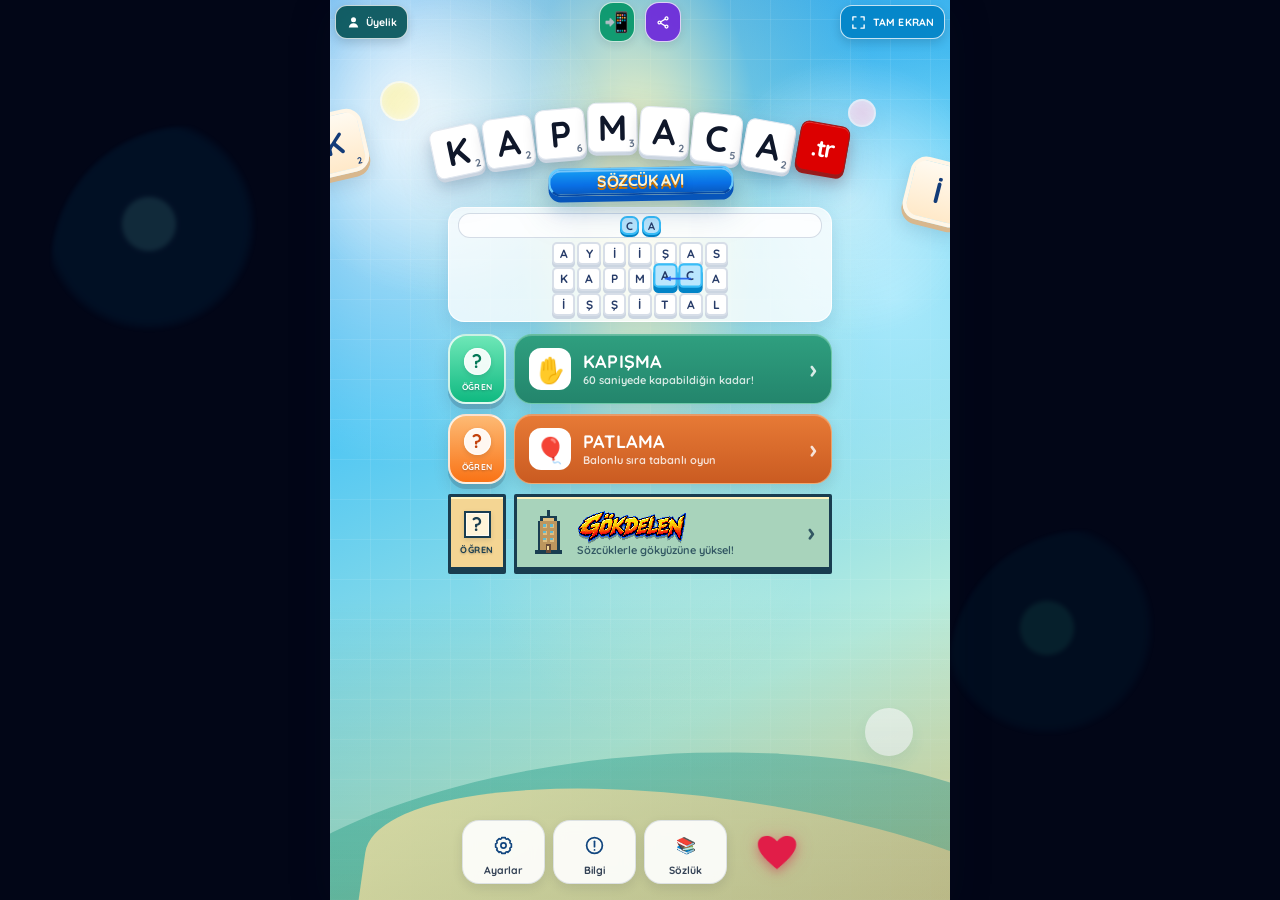
==== commit 28fd1051: "v712: publish repeated opponent word highlight" ====
--- a/index.html
+++ b/index.html
@@ -18,8 +18,8 @@
     else setTimeout(loadAnalytics,500);
   },{once:true});
 })();
-</script><meta name="game-version" content="v711"><meta name="description" content="KAPMACA - Sözcük Avı; çocuklar, öğrenciler ve aileler için hazırlanmış ücretsiz, reklamsız ve eğitici bir Türkçe sözcük oyunudur. Oynayarak öğren."><meta name="keywords" content="KAPMACA, sözcük oyunu, Türkçe sözcük oyunu, kelime oyunu, eğitici oyun, eğitsel oyun, çocuklar için kelime oyunu, aile dostu oyun, öğrenciler için oyun, oynayarak öğrenme, Türkçe öğrenme, sözcük dağarcığı, kelime dağarcığı, hızlı düşünme, ücretsiz oyun, reklamsız oyun, çok oyunculu sözcük oyunu"><meta name="robots" content="index,follow,max-image-preview:large,max-snippet:-1,max-video-preview:-1"><meta name="rating" content="general"><meta name="application-name" content="KAPMACA - Sözcük Avı"><meta name="apple-mobile-web-app-title" content="KAPMACA"><meta name="googlebot" content="index,follow,max-image-preview:large,max-snippet:-1,max-video-preview:-1"><meta name="bingbot" content="index,follow,max-image-preview:large,max-snippet:-1,max-video-preview:-1"><meta name="theme-color" content="#075458"><meta name="referrer" content="strict-origin-when-cross-origin"><meta name="format-detection" content="telephone=no"><link rel="canonical" href="https://kapmaca.tr/"><link rel="alternate" hreflang="tr" href="https://kapmaca.tr/"><link rel="alternate" hreflang="x-default" href="https://kapmaca.tr/"><link rel="manifest" href="manifest.webmanifest?v=592"><link rel="icon" type="image/png" sizes="32x32" href="favicon-32.png?v=592"><link rel="apple-touch-icon" sizes="180x180" href="apple-touch-icon.png?v=592"><script defer src="app.js?v=711"></script><script defer src="gokdelen-network.js?v=673"></script><meta property="og:locale" content="tr_TR"><meta property="og:type" content="website"><meta property="og:site_name" content="KAPMACA"><meta property="og:title" content="KAPMACA - Sözcük Avı | Eğitici Türkçe Oyunu"><meta property="og:description" content="Ücretsiz ve reklamsız KAPMACA ile Türkçe sözcük dağarcığını oynayarak geliştir. Çocuklar, öğrenciler ve aileler için eğitici sözcük oyunu."><meta property="og:url" content="https://kapmaca.tr/"><meta property="og:image" content="https://kapmaca.tr/icon-512.png?v=592"><meta property="og:image:alt" content="KAPMACA - Sözcük Avı eğitici Türkçe kelime oyunu"><meta name="twitter:card" content="summary"><meta name="twitter:title" content="KAPMACA - Sözcük Avı | Eğitici Türkçe Oyunu"><meta name="twitter:description" content="Ücretsiz ve reklamsız Türkçe sözcük oyunu. Çocuklar, öğrenciler ve aileler için oynayarak öğrenme ve sözcük dağarcığı geliştirme."><meta name="twitter:image" content="https://kapmaca.tr/icon-512.png?v=592"><script type="application/ld+json">{"@context":"https://schema.org","@graph":[{"@type":["WebApplication","Game","LearningResource"],"@id":"https://kapmaca.tr/#app","name":"KAPMACA - Sözcük Avı","alternateName":"KAPMACA","url":"https://kapmaca.tr/","image":"https://kapmaca.tr/icon-512.png?v=593","description":"Çocuklar, öğrenciler ve aileler için hazırlanmış ücretsiz, reklamsız ve eğitici Türkçe sözcük oyunu. Sözcük dağarcığını, hızlı düşünmeyi ve Türkçe sözcük farkındalığını oynayarak destekler.","inLanguage":"tr","applicationCategory":"EducationalApplication","applicationSubCategory":"Türkçe sözcük oyunu","operatingSystem":"Any","browserRequirements":"JavaScript destekleyen güncel bir web tarayıcısı","isAccessibleForFree":true,"isFamilyFriendly":true,"genre":["Sözcük oyunu","Kelime oyunu","Eğitsel oyun","Aile oyunu","Çok oyunculu oyun"],"keywords":"Türkçe sözcük oyunu, kelime oyunu, eğitici oyun, çocuklar için oyun, aile dostu oyun, oynayarak öğrenme, sözcük dağarcığı, ücretsiz oyun, reklamsız oyun","educationalUse":["Oynayarak öğrenme","Sözcük dağarcığını geliştirme","Hızlı düşünme","Türkçe sözcük farkındalığı","Dil becerilerini destekleme"],"learningResourceType":"Eğitsel sözcük oyunu","audience":[{"@type":"EducationalAudience","educationalRole":"student"},{"@type":"Audience","audienceType":"Çocuklar ve aileler"},{"@type":"Audience","audienceType":"Türkçe sözcük dağarcığını geliştirmek isteyen genel kullanıcılar"}],"contentRating":"Genel izleyici; çocuk ve aile kullanımına uygun içerik","offers":{"@type":"Offer","price":"0","priceCurrency":"TRY","availability":"https://schema.org/InStock"}},{"@type":"WebSite","@id":"https://kapmaca.tr/#website","url":"https://kapmaca.tr/","name":"KAPMACA - Sözcük Avı","alternateName":"KAPMACA","inLanguage":"tr","description":"Ücretsiz ve reklamsız, çocuklar ve aileler için eğitici Türkçe sözcük oyunu.","isFamilyFriendly":true,"isAccessibleForFree":true}]}</script><link rel="preconnect" href="https://fonts.googleapis.com"><link rel="preconnect" href="https://fonts.gstatic.com" crossorigin><link href="https://fonts.googleapis.com/css2?family=Quicksand:wght@700;800;900&display=swap" rel="stylesheet"><style id="kapmaca-css-v548">@layer properties; @layer theme,base,components,utilities; @layer theme{:root,:host{--font-sans:ui-sans-serif,system-ui,sans-serif,"Apple Color Emoji","Segoe UI Emoji","Segoe UI Symbol","Noto Color Emoji"; --font-mono:ui-monospace,SFMono-Regular,Menlo,Monaco,Consolas,"Liberation Mono","Courier New",monospace; --color-red-50:oklch(97.1% .013 17.38); --color-red-500:oklch(63.7% .237 25.331); --color-red-600:oklch(57.7% .245 27.325); --color-red-700:oklch(50.5% .213 27.518); --color-orange-50:oklch(98% .016 73.684); --color-orange-100:oklch(95.4% .038 75.164); --color-orange-300:oklch(83.7% .128 66.29); --color-orange-900:oklch(40.8% .123 38.172); --color-amber-50:oklch(98.7% .022 95.277); --color-amber-100:oklch(96.2% .059 95.617); --color-amber-200:oklch(92.4% .12 95.746); --color-amber-300:oklch(87.9% .169 91.605); --color-amber-400:oklch(82.8% .189 84.429); --color-amber-500:oklch(76.9% .188 70.08); --color-amber-600:oklch(66.6% .179 58.318); --color-amber-700:oklch(55.5% .163 48.998); --color-amber-900:oklch(41.4% .112 45.904); --color-amber-950:oklch(27.9% .077 45.635); --color-yellow-100:oklch(97.3% .071 103.193); --color-yellow-200:oklch(94.5% .129 101.54); --color-yellow-400:oklch(85.2% .199 91.936); --color-green-50:oklch(98.2% .018 155.826); --color-green-100:oklch(96.2% .044 156.743); --color-green-300:oklch(87.1% .15 154.449); --color-green-500:oklch(72.3% .219 149.579); --color-green-600:oklch(62.7% .194 149.214); --color-green-900:oklch(39.3% .095 152.535); --color-emerald-50:oklch(97.9% .021 166.113); --color-emerald-100:oklch(95% .052 163.051); --color-emerald-200:oklch(90.5% .093 164.15); --color-emerald-300:oklch(84.5% .143 164.978); --color-emerald-400:oklch(76.5% .177 163.223); --color-emerald-800:oklch(43.2% .095 166.913); --color-emerald-900:oklch(37.8% .077 168.94); --color-cyan-100:oklch(95.6% .045 203.388); --color-sky-50:oklch(97.7% .013 236.62); --color-sky-100:oklch(95.1% .026 236.824); --color-sky-200:oklch(90.1% .058 230.902); --color-sky-300:oklch(82.8% .111 230.318); --color-sky-400:oklch(74.6% .16 232.661); --color-sky-600:oklch(58.8% .158 241.966); --color-sky-700:oklch(50% .134 242.749); --color-sky-900:oklch(39.1% .09 240.876); --color-sky-950:oklch(29.3% .066 243.157); --color-blue-100:oklch(93.2% .032 255.585); --color-blue-200:oklch(88.2% .059 254.128); --color-blue-600:oklch(54.6% .245 262.881); --color-indigo-50:oklch(96.2% .018 272.314); --color-indigo-100:oklch(93% .034 272.788); --color-indigo-200:oklch(87% .065 274.039); --color-indigo-300:oklch(78.5% .115 274.713); --color-indigo-500:oklch(58.5% .233 277.117); --color-indigo-600:oklch(51.1% .262 276.966); --color-indigo-700:oklch(45.7% .24 277.023); --color-indigo-800:oklch(39.8% .195 277.366); --color-indigo-900:oklch(35.9% .144 278.697); --color-indigo-950:oklch(25.7% .09 281.288); --color-violet-50:oklch(96.9% .016 293.756); --color-violet-100:oklch(94.3% .029 294.588); --color-violet-200:oklch(89.4% .057 293.283); --color-violet-400:oklch(70.2% .183 293.541); --color-violet-900:oklch(38% .189 293.745); --color-violet-950:oklch(28.3% .141 291.089); --color-pink-200:oklch(89.9% .061 343.231); --color-rose-50:oklch(96.9% .015 12.422); --color-rose-100:oklch(94.1% .03 12.58); --color-rose-200:oklch(89.2% .058 10.001); --color-rose-300:oklch(81% .117 11.638); --color-rose-500:oklch(64.5% .246 16.439); --color-rose-600:oklch(58.6% .253 17.585); --color-rose-700:oklch(51.4% .222 16.935); --color-rose-800:oklch(45.5% .188 13.697); --color-rose-900:oklch(41% .159 10.272); --color-rose-950:oklch(27.1% .105 12.094); --color-slate-50:oklch(98.4% .003 247.858); --color-slate-100:oklch(96.8% .007 247.896); --color-slate-200:oklch(92.9% .013 255.508); --color-slate-300:oklch(86.9% .022 252.894); --color-slate-400:oklch(70.4% .04 256.788); --color-slate-500:oklch(55.4% .046 257.417); --color-slate-600:oklch(44.6% .043 257.281); --color-slate-700:oklch(37.2% .044 257.287); --color-slate-800:oklch(27.9% .041 260.031); --color-slate-900:oklch(20.8% .042 265.755); --color-slate-950:oklch(12.9% .042 264.695); --color-black:#000; --color-white:#fff; --spacing:.25rem; --container-sm:24rem; --container-md:28rem; --text-xs:.75rem; --text-xs--line-height:calc(1 / .75); --text-sm:.875rem; --text-sm--line-height:calc(1.25 / .875); --text-base:1rem; --text-base--line-height:calc(1.5 / 1); --text-lg:1.125rem; --text-lg--line-height:calc(1.75 / 1.125); --text-xl:1.25rem; --text-xl--line-height:calc(1.75 / 1.25); --text-2xl:1.5rem; --text-2xl--line-height:calc(2 / 1.5); --text-3xl:1.875rem; --text-3xl--line-height:calc(2.25 / 1.875); --text-7xl:4.5rem; --text-7xl--line-height:1; --font-weight-bold:700; --font-weight-black:900; --tracking-tight:-0.025em; --tracking-wide:.025em; --tracking-widest:.1em; --leading-tight:1.25; --leading-snug:1.375; --leading-relaxed:1.625; --radius-lg:.5rem; --radius-xl:.75rem; --radius-2xl:1rem; --radius-3xl:1.5rem; --drop-shadow-sm:0 1px 2px rgb(0 0 0 / .15); --drop-shadow-lg:0 4px 4px rgb(0 0 0 / .15); --animate-spin:spin 1s linear infinite; --blur-sm:8px; --blur-md:12px; --default-transition-duration:150ms; --default-transition-timing-function:cubic-bezier(0.4,0,0.2,1); --default-font-family:var(--font-sans); --default-mono-font-family:var(--font-mono)}} @layer base{*,::after,::before,::backdrop,::file-selector-button{box-sizing:border-box; margin:0; padding:0; border:0 solid} html,:host{line-height:1.5; -webkit-text-size-adjust:100%; tab-size:4; font-family:var(--default-font-family,ui-sans-serif,system-ui,sans-serif,"Apple Color Emoji","Segoe UI Emoji","Segoe UI Symbol","Noto Color Emoji"); font-feature-settings:var(--default-font-feature-settings,normal); font-variation-settings:var(--default-font-variation-settings,normal); -webkit-tap-highlight-color:transparent} hr{height:0; color:inherit; border-top-width:1px} abbr:where([title]){-webkit-text-decoration:underline dotted; text-decoration:underline dotted} h1,h2,h3,h4,h5,h6{font-size:inherit; font-weight:inherit} a{color:inherit; -webkit-text-decoration:inherit; text-decoration:inherit} b,strong{font-weight:bolder} code,kbd,samp,pre{font-family:var(--default-mono-font-family,ui-monospace,SFMono-Regular,Menlo,Monaco,Consolas,"Liberation Mono","Courier New",monospace); font-feature-settings:var(--default-mono-font-feature-settings,normal); font-variation-settings:var(--default-mono-font-variation-settings,normal); font-size:1em} small{font-size:80%} sub,sup{font-size:75%; line-height:0; position:relative; vertical-align:baseline} sub{bottom:-0.25em} sup{top:-0.5em} table{text-indent:0; border-color:inherit; border-collapse:collapse}:-moz-focusring{outline:auto} progress{vertical-align:baseline} summary{display:list-item} ol,ul,menu{list-style:none} img,svg,video,canvas,audio,iframe,embed,object{display:block; vertical-align:middle} img,video{max-width:100%; height:auto} button,input,select,optgroup,textarea,::file-selector-button{font:inherit; font-feature-settings:inherit; font-variation-settings:inherit; letter-spacing:inherit; color:inherit; border-radius:0; background-color:transparent; opacity:1}:where(select:is([multiple],[size])) optgroup{font-weight:bolder}:where(select:is([multiple],[size])) optgroup option{padding-inline-start:20px}::file-selector-button{margin-inline-end:4px}::placeholder{opacity:1} @supports (not (-webkit-appearance:-apple-pay-button)) or (contain-intrinsic-size:1px){::placeholder{color:currentcolor} @supports (color:color-mix(in lab,red,red)){::placeholder{color:color-mix(in oklab,currentcolor 50%,transparent)}}} textarea{resize:vertical}::-webkit-search-decoration{-webkit-appearance:none}::-webkit-date-and-time-value{min-height:1lh; text-align:inherit}::-webkit-datetime-edit{display:inline-flex}::-webkit-datetime-edit-fields-wrapper{padding:0}::-webkit-datetime-edit,::-webkit-datetime-edit-year-field,::-webkit-datetime-edit-month-field,::-webkit-datetime-edit-day-field,::-webkit-datetime-edit-hour-field,::-webkit-datetime-edit-minute-field,::-webkit-datetime-edit-second-field,::-webkit-datetime-edit-millisecond-field,::-webkit-datetime-edit-meridiem-field{padding-block:0}:-moz-ui-invalid{box-shadow:none} button,input:where([type="button"],[type="reset"],[type="submit"]),::file-selector-button{appearance:button}::-webkit-inner-spin-button,::-webkit-outer-spin-button{height:auto} [hidden]:where(:not([hidden="until-found"])){display:none !important}} @layer utilities{.pointer-events-none{pointer-events:none} .absolute{position:absolute} .relative{position:relative} .inset-0{inset:calc(var(--spacing) * 0)} .top-3{top:calc(var(--spacing) * 3)} .top-28{top:calc(var(--spacing) * 28)} .top-40{top:calc(var(--spacing) * 40)} .top-\[9\%\]{top:9%} .top-\[11\%\]{top:11%} .-right-5{right:calc(var(--spacing) * -5)} .right-1{right:calc(var(--spacing) * 1)} .right-3{right:calc(var(--spacing) * 3)} .right-\[6\%\]{right:6%} .right-\[12\%\]{right:12%} .bottom-0{bottom:calc(var(--spacing) * 0)} .bottom-\[16\%\]{bottom:16%} .-left-7{left:calc(var(--spacing) * -7)} .left-2{left:calc(var(--spacing) * 2)} .left-\[8\%\]{left:8%} .z-10{z-index:10} .z-30{z-index:30} .z-40{z-index:40} .z-50{z-index:50} .z-\[60\]{z-index:60} .z-\[70\]{z-index:70} .z-\[80\]{z-index:80} .mx-auto{margin-inline:auto} .-mt-1{margin-top:calc(var(--spacing) * -1)} .mt-0\.5{margin-top:calc(var(--spacing) * .5)} .mt-1{margin-top:calc(var(--spacing) * 1)} .mt-1\.5{margin-top:calc(var(--spacing) * 1.5)} .mt-2{margin-top:calc(var(--spacing) * 2)} .mt-2\.5{margin-top:calc(var(--spacing) * 2.5)} .mt-3{margin-top:calc(var(--spacing) * 3)} .mt-5{margin-top:calc(var(--spacing) * 5)} .mt-8{margin-top:calc(var(--spacing) * 8)} .mt-auto{margin-top:auto} .mr-1{margin-right:calc(var(--spacing) * 1)} .mr-2{margin-right:calc(var(--spacing) * 2)} .mb-1{margin-bottom:calc(var(--spacing) * 1)} .mb-1\.5{margin-bottom:calc(var(--spacing) * 1.5)} .mb-2{margin-bottom:calc(var(--spacing) * 2)} .mb-3{margin-bottom:calc(var(--spacing) * 3)} .mb-4{margin-bottom:calc(var(--spacing) * 4)} .mb-6{margin-bottom:calc(var(--spacing) * 6)} .mb-\[-10px\]{margin-bottom:-10px} .block{display:block} .flex{display:flex} .grid{display:grid} .hidden{display:none} .inline-flex{display:inline-flex} .h-1\.5{height:calc(var(--spacing) * 1.5)} .h-4{height:calc(var(--spacing) * 4)} .h-5{height:calc(var(--spacing) * 5)} .h-6{height:calc(var(--spacing) * 6)} .h-7{height:calc(var(--spacing) * 7)} .h-8{height:calc(var(--spacing) * 8)} .h-10{height:calc(var(--spacing) * 10)} .h-12{height:calc(var(--spacing) * 12)} .h-16{height:calc(var(--spacing) * 16)} .h-full{height:100%} .h-screen{height:100vh} .max-h-20{max-height:calc(var(--spacing) * 20)} .max-h-\[96\%\]{max-height:96%} .min-h-0{min-height:calc(var(--spacing) * 0)} .min-h-\[26px\]{min-height:26px} .min-h-\[34px\]{min-height:34px} .min-h-\[36px\]{min-height:36px} .min-h-\[40px\]{min-height:40px} .min-h-\[48px\]{min-height:48px} .min-h-\[54px\]{min-height:54px} .min-h-\[76px\]{min-height:76px} .w-1\.5{width:calc(var(--spacing) * 1.5)} .w-4{width:calc(var(--spacing) * 4)} .w-5{width:calc(var(--spacing) * 5)} .w-7{width:calc(var(--spacing) * 7)} .w-8{width:calc(var(--spacing) * 8)} .w-10{width:calc(var(--spacing) * 10)} .w-11\/12{width:calc(11/12 * 100%)} .w-12{width:calc(var(--spacing) * 12)} .w-16{width:calc(var(--spacing) * 16)} .w-\[45\%\]{width:45%} .w-\[94\%\]{width:94%} .w-\[118px\]{width:118px} .w-full{width:100%} .w-max{width:max-content} .w-screen{width:100vw} .max-w-\[260px\]{max-width:260px} .max-w-md{max-width:var(--container-md)} .max-w-sm{max-width:var(--container-sm)} .min-w-0{min-width:calc(var(--spacing) * 0)} .min-w-\[58px\]{min-width:58px} .flex-1{flex:1} .shrink-0{flex-shrink:0} .flex-grow{flex-grow:1} .-rotate-1{rotate:calc(1deg * -1)} .rotate-\[-13deg\]{rotate:-13deg} .rotate-\[14deg\]{rotate:14deg} .animate-spin{animation:var(--animate-spin)} .cursor-default{cursor:default} .cursor-text{cursor:text} .touch-none{touch-action:none} .grid-cols-1{grid-template-columns:repeat(1,minmax(0,1fr))} .grid-cols-2{grid-template-columns:repeat(2,minmax(0,1fr))} .grid-cols-4{grid-template-columns:repeat(4,minmax(0,1fr))} .flex-col{flex-direction:column} .flex-row{flex-direction:row} .flex-row-reverse{flex-direction:row-reverse} .flex-nowrap{flex-wrap:nowrap} .flex-wrap{flex-wrap:wrap} .content-start{align-content:flex-start} .items-center{align-items:center} .items-end{align-items:flex-end} .items-start{align-items:flex-start} .items-stretch{align-items:stretch} .justify-between{justify-content:space-between} .justify-center{justify-content:center} .justify-start{justify-content:flex-start} .gap-1{gap:calc(var(--spacing) * 1)} .gap-1\.5{gap:calc(var(--spacing) * 1.5)} .gap-2{gap:calc(var(--spacing) * 2)} .gap-2\.5{gap:calc(var(--spacing) * 2.5)} .gap-3{gap:calc(var(--spacing) * 3)} .gap-4{gap:calc(var(--spacing) * 4)} .space-y-1{}:where(.space-y-1>:not(:last-child)){--tw-space-y-reverse:0; margin-block-start:calc(calc(var(--spacing) * 1) * var(--tw-space-y-reverse)); margin-block-end:calc(calc(var(--spacing) * 1) * calc(1 - var(--tw-space-y-reverse)))} .space-y-1\.5{}:where(.space-y-1\.5>:not(:last-child)){--tw-space-y-reverse:0; margin-block-start:calc(calc(var(--spacing) * 1.5) * var(--tw-space-y-reverse)); margin-block-end:calc(calc(var(--spacing) * 1.5) * calc(1 - var(--tw-space-y-reverse)))} .space-y-2{}:where(.space-y-2>:not(:last-child)){--tw-space-y-reverse:0; margin-block-start:calc(calc(var(--spacing) * 2) * var(--tw-space-y-reverse)); margin-block-end:calc(calc(var(--spacing) * 2) * calc(1 - var(--tw-space-y-reverse)))} .space-y-3{}:where(.space-y-3>:not(:last-child)){--tw-space-y-reverse:0; margin-block-start:calc(calc(var(--spacing) * 3) * var(--tw-space-y-reverse)); margin-block-end:calc(calc(var(--spacing) * 3) * calc(1 - var(--tw-space-y-reverse)))} .justify-self-center{justify-self:center} .justify-self-end{justify-self:flex-end} .justify-self-start{justify-self:flex-start} .truncate{overflow:hidden; text-overflow:ellipsis; white-space:nowrap} .overflow-hidden{overflow:hidden} .overflow-x-auto{overflow-x:auto} .overflow-y-auto{overflow-y:auto} .rounded-2xl{border-radius:var(--radius-2xl)} .rounded-3xl{border-radius:var(--radius-3xl)} .rounded-\[11px\]{border-radius:11px} .rounded-\[14px\]{border-radius:14px} .rounded-\[15px\]{border-radius:15px} .rounded-\[18px\]{border-radius:18px} .rounded-\[20px\]{border-radius:20px} .rounded-\[24px\]{border-radius:24px} .rounded-\[28px\]{border-radius:28px} .rounded-\[30px\]{border-radius:30px} .rounded-full{border-radius:calc(infinity * 1px)} .rounded-lg{border-radius:var(--radius-lg)} .rounded-xl{border-radius:var(--radius-xl)} .border{border-style:var(--tw-border-style); border-width:1px} .border-2{border-style:var(--tw-border-style); border-width:2px} .border-4{border-style:var(--tw-border-style); border-width:4px} .border-r{border-right-style:var(--tw-border-style); border-right-width:1px} .border-b{border-bottom-style:var(--tw-border-style); border-bottom-width:1px} .border-amber-100{border-color:var(--color-amber-100)} .border-amber-200{border-color:var(--color-amber-200)} .border-black{border-color:var(--color-black)} .border-emerald-100{border-color:var(--color-emerald-100)} .border-emerald-200\/70{border-color:color-mix(in srgb,oklch(90.5% .093 164.15) 70%,transparent)} @supports (color:color-mix(in lab,red,red)){.border-emerald-200\/70{border-color:color-mix(in oklab,var(--color-emerald-200) 70%,transparent)}} .border-emerald-300{border-color:var(--color-emerald-300)} .border-green-300{border-color:var(--color-green-300)} .border-indigo-100{border-color:var(--color-indigo-100)} .border-indigo-200{border-color:var(--color-indigo-200)} .border-indigo-300{border-color:var(--color-indigo-300)} .border-indigo-800{border-color:var(--color-indigo-800)} .border-orange-300{border-color:var(--color-orange-300)} .border-red-500{border-color:var(--color-red-500)} .border-rose-200{border-color:var(--color-rose-200)} .border-rose-300{border-color:var(--color-rose-300)} .border-sky-100{border-color:var(--color-sky-100)} .border-sky-200{border-color:var(--color-sky-200)} .border-sky-200\/70{border-color:color-mix(in srgb,oklch(90.1% .058 230.902) 70%,transparent)} @supports (color:color-mix(in lab,red,red)){.border-sky-200\/70{border-color:color-mix(in oklab,var(--color-sky-200) 70%,transparent)}} .border-sky-300{border-color:var(--color-sky-300)} .border-sky-400{border-color:var(--color-sky-400)} .border-slate-200{border-color:var(--color-slate-200)} .border-slate-200\/80{border-color:color-mix(in srgb,oklch(92.9% .013 255.508) 80%,transparent)} @supports (color:color-mix(in lab,red,red)){.border-slate-200\/80{border-color:color-mix(in oklab,var(--color-slate-200) 80%,transparent)}} .border-slate-300{border-color:var(--color-slate-300)} .border-slate-700{border-color:var(--color-slate-700)} .border-slate-800{border-color:var(--color-slate-800)} .border-violet-100{border-color:var(--color-violet-100)} .border-violet-200{border-color:var(--color-violet-200)} .border-white{border-color:var(--color-white)} .border-yellow-400{border-color:var(--color-yellow-400)} .border-t-amber-500{border-top-color:var(--color-amber-500)} .border-t-sky-600{border-top-color:var(--color-sky-600)} .bg-amber-50{background-color:var(--color-amber-50)} .bg-amber-50\/80{background-color:color-mix(in srgb,oklch(98.7% .022 95.277) 80%,transparent)} @supports (color:color-mix(in lab,red,red)){.bg-amber-50\/80{background-color:color-mix(in oklab,var(--color-amber-50) 80%,transparent)}} .bg-amber-100{background-color:var(--color-amber-100)} .bg-amber-400{background-color:var(--color-amber-400)} .bg-black{background-color:var(--color-black)} .bg-emerald-50{background-color:var(--color-emerald-50)} .bg-emerald-100{background-color:var(--color-emerald-100)} .bg-emerald-400{background-color:var(--color-emerald-400)} .bg-green-100{background-color:var(--color-green-100)} .bg-indigo-50{background-color:var(--color-indigo-50)} .bg-indigo-100{background-color:var(--color-indigo-100)} .bg-indigo-600{background-color:var(--color-indigo-600)} .bg-indigo-950{background-color:var(--color-indigo-950)} .bg-indigo-950\/90{background-color:color-mix(in srgb,oklch(25.7% .09 281.288) 90%,transparent)} @supports (color:color-mix(in lab,red,red)){.bg-indigo-950\/90{background-color:color-mix(in oklab,var(--color-indigo-950) 90%,transparent)}} .bg-orange-100{background-color:var(--color-orange-100)} .bg-pink-200{background-color:var(--color-pink-200)} .bg-red-600{background-color:var(--color-red-600)} .bg-rose-50{background-color:var(--color-rose-50)} .bg-rose-100{background-color:var(--color-rose-100)} .bg-rose-600{background-color:var(--color-rose-600)} .bg-sky-50{background-color:var(--color-sky-50)} .bg-sky-50\/80{background-color:color-mix(in srgb,oklch(97.7% .013 236.62) 80%,transparent)} @supports (color:color-mix(in lab,red,red)){.bg-sky-50\/80{background-color:color-mix(in oklab,var(--color-sky-50) 80%,transparent)}} .bg-sky-100{background-color:var(--color-sky-100)} .bg-sky-200{background-color:var(--color-sky-200)} .bg-sky-400{background-color:var(--color-sky-400)} .bg-slate-50{background-color:var(--color-slate-50)} .bg-slate-100{background-color:var(--color-slate-100)} .bg-slate-900{background-color:var(--color-slate-900)} .bg-slate-950{background-color:var(--color-slate-950)} .bg-slate-950\/45{background-color:color-mix(in srgb,oklch(12.9% .042 264.695) 45%,transparent)} @supports (color:color-mix(in lab,red,red)){.bg-slate-950\/45{background-color:color-mix(in oklab,var(--color-slate-950) 45%,transparent)}} .bg-slate-950\/55{background-color:color-mix(in srgb,oklch(12.9% .042 264.695) 55%,transparent)} @supports (color:color-mix(in lab,red,red)){.bg-slate-950\/55{background-color:color-mix(in oklab,var(--color-slate-950) 55%,transparent)}} .bg-slate-950\/80{background-color:color-mix(in srgb,oklch(12.9% .042 264.695) 80%,transparent)} @supports (color:color-mix(in lab,red,red)){.bg-slate-950\/80{background-color:color-mix(in oklab,var(--color-slate-950) 80%,transparent)}} .bg-slate-950\/85{background-color:color-mix(in srgb,oklch(12.9% .042 264.695) 85%,transparent)} @supports (color:color-mix(in lab,red,red)){.bg-slate-950\/85{background-color:color-mix(in oklab,var(--color-slate-950) 85%,transparent)}} .bg-slate-950\/95{background-color:color-mix(in srgb,oklch(12.9% .042 264.695) 95%,transparent)} @supports (color:color-mix(in lab,red,red)){.bg-slate-950\/95{background-color:color-mix(in oklab,var(--color-slate-950) 95%,transparent)}} .bg-violet-50{background-color:var(--color-violet-50)} .bg-white{background-color:var(--color-white)} .bg-white\/75{background-color:color-mix(in srgb,#fff 75%,transparent)} @supports (color:color-mix(in lab,red,red)){.bg-white\/75{background-color:color-mix(in oklab,var(--color-white) 75%,transparent)}} .bg-white\/90{background-color:color-mix(in srgb,#fff 90%,transparent)} @supports (color:color-mix(in lab,red,red)){.bg-white\/90{background-color:color-mix(in oklab,var(--color-white) 90%,transparent)}} .bg-white\/95{background-color:color-mix(in srgb,#fff 95%,transparent)} @supports (color:color-mix(in lab,red,red)){.bg-white\/95{background-color:color-mix(in oklab,var(--color-white) 95%,transparent)}} .bg-yellow-200{background-color:var(--color-yellow-200)} .bg-gradient-to-b{--tw-gradient-position:to bottom in oklab; background-image:linear-gradient(var(--tw-gradient-stops))} .bg-gradient-to-br{--tw-gradient-position:to bottom right in oklab; background-image:linear-gradient(var(--tw-gradient-stops))} .bg-gradient-to-r{--tw-gradient-position:to right in oklab; background-image:linear-gradient(var(--tw-gradient-stops))} .from-amber-50{--tw-gradient-from:var(--color-amber-50); --tw-gradient-stops:var(--tw-gradient-via-stops,var(--tw-gradient-position),var(--tw-gradient-from) var(--tw-gradient-from-position),var(--tw-gradient-to) var(--tw-gradient-to-position))} .from-amber-400{--tw-gradient-from:var(--color-amber-400); --tw-gradient-stops:var(--tw-gradient-via-stops,var(--tw-gradient-position),var(--tw-gradient-from) var(--tw-gradient-from-position),var(--tw-gradient-to) var(--tw-gradient-to-position))} .from-emerald-400{--tw-gradient-from:var(--color-emerald-400); --tw-gradient-stops:var(--tw-gradient-via-stops,var(--tw-gradient-position),var(--tw-gradient-from) var(--tw-gradient-from-position),var(--tw-gradient-to) var(--tw-gradient-to-position))} .from-indigo-50{--tw-gradient-from:var(--color-indigo-50); --tw-gradient-stops:var(--tw-gradient-via-stops,var(--tw-gradient-position),var(--tw-gradient-from) var(--tw-gradient-from-position),var(--tw-gradient-to) var(--tw-gradient-to-position))} .from-indigo-100{--tw-gradient-from:var(--color-indigo-100); --tw-gradient-stops:var(--tw-gradient-via-stops,var(--tw-gradient-position),var(--tw-gradient-from) var(--tw-gradient-from-position),var(--tw-gradient-to) var(--tw-gradient-to-position))} .from-red-500{--tw-gradient-from:var(--color-red-500); --tw-gradient-stops:var(--tw-gradient-via-stops,var(--tw-gradient-position),var(--tw-gradient-from) var(--tw-gradient-from-position),var(--tw-gradient-to) var(--tw-gradient-to-position))} .from-rose-50{--tw-gradient-from:var(--color-rose-50); --tw-gradient-stops:var(--tw-gradient-via-stops,var(--tw-gradient-position),var(--tw-gradient-from) var(--tw-gradient-from-position),var(--tw-gradient-to) var(--tw-gradient-to-position))} .from-rose-500{--tw-gradient-from:var(--color-rose-500); --tw-gradient-stops:var(--tw-gradient-via-stops,var(--tw-gradient-position),var(--tw-gradient-from) var(--tw-gradient-from-position),var(--tw-gradient-to) var(--tw-gradient-to-position))} .from-sky-50{--tw-gradient-from:var(--color-sky-50); --tw-gradient-stops:var(--tw-gradient-via-stops,var(--tw-gradient-position),var(--tw-gradient-from) var(--tw-gradient-from-position),var(--tw-gradient-to) var(--tw-gradient-to-position))} .from-sky-100{--tw-gradient-from:var(--color-sky-100); --tw-gradient-stops:var(--tw-gradient-via-stops,var(--tw-gradient-position),var(--tw-gradient-from) var(--tw-gradient-from-position),var(--tw-gradient-to) var(--tw-gradient-to-position))} .from-sky-400{--tw-gradient-from:var(--color-sky-400); --tw-gradient-stops:var(--tw-gradient-via-stops,var(--tw-gradient-position),var(--tw-gradient-from) var(--tw-gradient-from-position),var(--tw-gradient-to) var(--tw-gradient-to-position))} .from-slate-100{--tw-gradient-from:var(--color-slate-100); --tw-gradient-stops:var(--tw-gradient-via-stops,var(--tw-gradient-position),var(--tw-gradient-from) var(--tw-gradient-from-position),var(--tw-gradient-to) var(--tw-gradient-to-position))} .from-violet-400{--tw-gradient-from:var(--color-violet-400); --tw-gradient-stops:var(--tw-gradient-via-stops,var(--tw-gradient-position),var(--tw-gradient-from) var(--tw-gradient-from-position),var(--tw-gradient-to) var(--tw-gradient-to-position))} .via-sky-200{--tw-gradient-via:var(--color-sky-200); --tw-gradient-via-stops:var(--tw-gradient-position),var(--tw-gradient-from) var(--tw-gradient-from-position),var(--tw-gradient-via) var(--tw-gradient-via-position),var(--tw-gradient-to) var(--tw-gradient-to-position); --tw-gradient-stops:var(--tw-gradient-via-stops)} .via-white{--tw-gradient-via:var(--color-white); --tw-gradient-via-stops:var(--tw-gradient-position),var(--tw-gradient-from) var(--tw-gradient-from-position),var(--tw-gradient-via) var(--tw-gradient-via-position),var(--tw-gradient-to) var(--tw-gradient-to-position); --tw-gradient-stops:var(--tw-gradient-via-stops)} .to-amber-50{--tw-gradient-to:var(--color-amber-50); --tw-gradient-stops:var(--tw-gradient-via-stops,var(--tw-gradient-position),var(--tw-gradient-from) var(--tw-gradient-from-position),var(--tw-gradient-to) var(--tw-gradient-to-position))} .to-blue-100{--tw-gradient-to:var(--color-blue-100); --tw-gradient-stops:var(--tw-gradient-via-stops,var(--tw-gradient-position),var(--tw-gradient-from) var(--tw-gradient-from-position),var(--tw-gradient-to) var(--tw-gradient-to-position))} .to-blue-200{--tw-gradient-to:var(--color-blue-200); --tw-gradient-stops:var(--tw-gradient-via-stops,var(--tw-gradient-position),var(--tw-gradient-from) var(--tw-gradient-from-position),var(--tw-gradient-to) var(--tw-gradient-to-position))} .to-blue-600{--tw-gradient-to:var(--color-blue-600); --tw-gradient-stops:var(--tw-gradient-via-stops,var(--tw-gradient-position),var(--tw-gradient-from) var(--tw-gradient-from-position),var(--tw-gradient-to) var(--tw-gradient-to-position))} .to-cyan-100{--tw-gradient-to:var(--color-cyan-100); --tw-gradient-stops:var(--tw-gradient-via-stops,var(--tw-gradient-position),var(--tw-gradient-from) var(--tw-gradient-from-position),var(--tw-gradient-to) var(--tw-gradient-to-position))} .to-emerald-200{--tw-gradient-to:var(--color-emerald-200); --tw-gradient-stops:var(--tw-gradient-via-stops,var(--tw-gradient-position),var(--tw-gradient-from) var(--tw-gradient-from-position),var(--tw-gradient-to) var(--tw-gradient-to-position))} .to-green-500{--tw-gradient-to:var(--color-green-500); --tw-gradient-stops:var(--tw-gradient-via-stops,var(--tw-gradient-position),var(--tw-gradient-from) var(--tw-gradient-from-position),var(--tw-gradient-to) var(--tw-gradient-to-position))} .to-green-600{--tw-gradient-to:var(--color-green-600); --tw-gradient-stops:var(--tw-gradient-via-stops,var(--tw-gradient-position),var(--tw-gradient-from) var(--tw-gradient-from-position),var(--tw-gradient-to) var(--tw-gradient-to-position))} .to-indigo-600{--tw-gradient-to:var(--color-indigo-600); --tw-gradient-stops:var(--tw-gradient-via-stops,var(--tw-gradient-position),var(--tw-gradient-from) var(--tw-gradient-from-position),var(--tw-gradient-to) var(--tw-gradient-to-position))} .to-orange-50{--tw-gradient-to:var(--color-orange-50); --tw-gradient-stops:var(--tw-gradient-via-stops,var(--tw-gradient-position),var(--tw-gradient-from) var(--tw-gradient-from-position),var(--tw-gradient-to) var(--tw-gradient-to-position))} .to-red-50{--tw-gradient-to:var(--color-red-50); --tw-gradient-stops:var(--tw-gradient-via-stops,var(--tw-gradient-position),var(--tw-gradient-from) var(--tw-gradient-from-position),var(--tw-gradient-to) var(--tw-gradient-to-position))} .to-red-600{--tw-gradient-to:var(--color-red-600); --tw-gradient-stops:var(--tw-gradient-via-stops,var(--tw-gradient-position),var(--tw-gradient-from) var(--tw-gradient-from-position),var(--tw-gradient-to) var(--tw-gradient-to-position))} .to-rose-600{--tw-gradient-to:var(--color-rose-600); --tw-gradient-stops:var(--tw-gradient-via-stops,var(--tw-gradient-position),var(--tw-gradient-from) var(--tw-gradient-from-position),var(--tw-gradient-to) var(--tw-gradient-to-position))} .to-slate-200{--tw-gradient-to:var(--color-slate-200); --tw-gradient-stops:var(--tw-gradient-via-stops,var(--tw-gradient-position),var(--tw-gradient-from) var(--tw-gradient-from-position),var(--tw-gradient-to) var(--tw-gradient-to-position))} .to-violet-100{--tw-gradient-to:var(--color-violet-100); --tw-gradient-stops:var(--tw-gradient-via-stops,var(--tw-gradient-position),var(--tw-gradient-from) var(--tw-gradient-from-position),var(--tw-gradient-to) var(--tw-gradient-to-position))} .to-violet-200{--tw-gradient-to:var(--color-violet-200); --tw-gradient-stops:var(--tw-gradient-via-stops,var(--tw-gradient-position),var(--tw-gradient-from) var(--tw-gradient-from-position),var(--tw-gradient-to) var(--tw-gradient-to-position))} .to-white{--tw-gradient-to:var(--color-white); --tw-gradient-stops:var(--tw-gradient-via-stops,var(--tw-gradient-position),var(--tw-gradient-from) var(--tw-gradient-from-position),var(--tw-gradient-to) var(--tw-gradient-to-position))} .to-yellow-100{--tw-gradient-to:var(--color-yellow-100); --tw-gradient-stops:var(--tw-gradient-via-stops,var(--tw-gradient-position),var(--tw-gradient-from) var(--tw-gradient-from-position),var(--tw-gradient-to) var(--tw-gradient-to-position))} .to-yellow-400{--tw-gradient-to:var(--color-yellow-400); --tw-gradient-stops:var(--tw-gradient-via-stops,var(--tw-gradient-position),var(--tw-gradient-from) var(--tw-gradient-from-position),var(--tw-gradient-to) var(--tw-gradient-to-position))} .p-1{padding:calc(var(--spacing) * 1)} .p-2{padding:calc(var(--spacing) * 2)} .p-3{padding:calc(var(--spacing) * 3)} .p-4{padding:calc(var(--spacing) * 4)} .p-5{padding:calc(var(--spacing) * 5)} .p-6{padding:calc(var(--spacing) * 6)} .p-7{padding:calc(var(--spacing) * 7)} .px-1{padding-inline:calc(var(--spacing) * 1)} .px-1\.5{padding-inline:calc(var(--spacing) * 1.5)} .px-2{padding-inline:calc(var(--spacing) * 2)} .px-2\.5{padding-inline:calc(var(--spacing) * 2.5)} .px-3{padding-inline:calc(var(--spacing) * 3)} .px-4{padding-inline:calc(var(--spacing) * 4)} .px-5{padding-inline:calc(var(--spacing) * 5)} .py-0\.5{padding-block:calc(var(--spacing) * .5)} .py-1{padding-block:calc(var(--spacing) * 1)} .py-1\.5{padding-block:calc(var(--spacing) * 1.5)} .py-2{padding-block:calc(var(--spacing) * 2)} .py-2\.5{padding-block:calc(var(--spacing) * 2.5)} .py-3{padding-block:calc(var(--spacing) * 3)} .py-3\.5{padding-block:calc(var(--spacing) * 3.5)} .pt-1{padding-top:calc(var(--spacing) * 1)} .pt-3{padding-top:calc(var(--spacing) * 3)} .pt-5{padding-top:calc(var(--spacing) * 5)} .pr-2{padding-right:calc(var(--spacing) * 2)} .pb-0{padding-bottom:calc(var(--spacing) * 0)} .pb-3{padding-bottom:calc(var(--spacing) * 3)} .pb-4{padding-bottom:calc(var(--spacing) * 4)} .pb-6{padding-bottom:calc(var(--spacing) * 6)} .text-center{text-align:center} .text-left{text-align:left} .text-right{text-align:right} .text-2xl{font-size:var(--text-2xl); line-height:var(--tw-leading,var(--text-2xl--line-height))} .text-3xl{font-size:var(--text-3xl); line-height:var(--tw-leading,var(--text-3xl--line-height))} .text-7xl{font-size:var(--text-7xl); line-height:var(--tw-leading,var(--text-7xl--line-height))} .text-base{font-size:var(--text-base); line-height:var(--tw-leading,var(--text-base--line-height))} .text-lg{font-size:var(--text-lg); line-height:var(--tw-leading,var(--text-lg--line-height))} .text-sm{font-size:var(--text-sm); line-height:var(--tw-leading,var(--text-sm--line-height))} .text-xl{font-size:var(--text-xl); line-height:var(--tw-leading,var(--text-xl--line-height))} .text-xs{font-size:var(--text-xs); line-height:var(--tw-leading,var(--text-xs--line-height))} .text-\[9px\]{font-size:9px} .text-\[10\.5px\]{font-size:10.5px} .text-\[10px\]{font-size:10px} .text-\[11px\]{font-size:11px} .text-\[12px\]{font-size:12px} .text-\[15px\]{font-size:15px} .text-\[30px\]{font-size:30px} .text-\[32px\]{font-size:32px} .leading-5{--tw-leading:calc(var(--spacing) * 5); line-height:calc(var(--spacing) * 5)} .leading-\[29px\]{--tw-leading:29px; line-height:29px} .leading-\[30px\]{--tw-leading:30px; line-height:30px} .leading-none{--tw-leading:1; line-height:1} .leading-relaxed{--tw-leading:var(--leading-relaxed); line-height:var(--leading-relaxed)} .leading-snug{--tw-leading:var(--leading-snug); line-height:var(--leading-snug)} .leading-tight{--tw-leading:var(--leading-tight); line-height:var(--leading-tight)} .font-black{--tw-font-weight:var(--font-weight-black); font-weight:var(--font-weight-black)} .font-bold{--tw-font-weight:var(--font-weight-bold); font-weight:var(--font-weight-bold)} .tracking-\[\.14em\]{--tw-tracking:.14em; letter-spacing:.14em} .tracking-\[\.18em\]{--tw-tracking:.18em; letter-spacing:.18em} .tracking-tight{--tw-tracking:var(--tracking-tight); letter-spacing:var(--tracking-tight)} .tracking-wide{--tw-tracking:var(--tracking-wide); letter-spacing:var(--tracking-wide)} .tracking-widest{--tw-tracking:var(--tracking-widest); letter-spacing:var(--tracking-widest)} .whitespace-nowrap{white-space:nowrap} .text-amber-200{color:var(--color-amber-200)} .text-amber-500{color:var(--color-amber-500)} .text-amber-600{color:var(--color-amber-600)} .text-amber-700{color:var(--color-amber-700)} .text-amber-900{color:var(--color-amber-900)} .text-amber-950{color:var(--color-amber-950)} .text-amber-950\/80{color:color-mix(in srgb,oklch(27.9% .077 45.635) 80%,transparent)} @supports (color:color-mix(in lab,red,red)){.text-amber-950\/80{color:color-mix(in oklab,var(--color-amber-950) 80%,transparent)}} .text-emerald-400{color:var(--color-emerald-400)} .text-emerald-800{color:var(--color-emerald-800)} .text-emerald-900{color:var(--color-emerald-900)} .text-green-50{color:var(--color-green-50)} .text-green-900{color:var(--color-green-900)} .text-indigo-100{color:var(--color-indigo-100)} .text-indigo-600{color:var(--color-indigo-600)} .text-indigo-700{color:var(--color-indigo-700)} .text-indigo-800{color:var(--color-indigo-800)} .text-indigo-900{color:var(--color-indigo-900)} .text-indigo-950{color:var(--color-indigo-950)} .text-orange-900{color:var(--color-orange-900)} .text-rose-500{color:var(--color-rose-500)} .text-rose-700{color:var(--color-rose-700)} .text-rose-800\/80{color:color-mix(in srgb,oklch(45.5% .188 13.697) 80%,transparent)} @supports (color:color-mix(in lab,red,red)){.text-rose-800\/80{color:color-mix(in oklab,var(--color-rose-800) 80%,transparent)}} .text-rose-900{color:var(--color-rose-900)} .text-rose-950{color:var(--color-rose-950)} .text-sky-50{color:var(--color-sky-50)} .text-sky-200{color:var(--color-sky-200)} .text-sky-600{color:var(--color-sky-600)} .text-sky-700{color:var(--color-sky-700)} .text-sky-900{color:var(--color-sky-900)} .text-sky-950{color:var(--color-sky-950)} .text-sky-950\/80{color:color-mix(in srgb,oklch(29.3% .066 243.157) 80%,transparent)} @supports (color:color-mix(in lab,red,red)){.text-sky-950\/80{color:color-mix(in oklab,var(--color-sky-950) 80%,transparent)}} .text-slate-300{color:var(--color-slate-300)} .text-slate-400{color:var(--color-slate-400)} .text-slate-500{color:var(--color-slate-500)} .text-slate-600{color:var(--color-slate-600)} .text-slate-700{color:var(--color-slate-700)} .text-slate-800{color:var(--color-slate-800)} .text-slate-900{color:var(--color-slate-900)} .text-violet-900{color:var(--color-violet-900)} .text-violet-950{color:var(--color-violet-950)} .text-white{color:var(--color-white)} .uppercase{text-transform:uppercase} .italic{font-style:italic} .tabular-nums{--tw-numeric-spacing:tabular-nums; font-variant-numeric:var(--tw-ordinal,) var(--tw-slashed-zero,) var(--tw-numeric-figure,) var(--tw-numeric-spacing,) var(--tw-numeric-fraction,)} .opacity-50{opacity:50%} .opacity-80{opacity:80%} .shadow{--tw-shadow:0 1px 3px 0 var(--tw-shadow-color,rgb(0 0 0 / .1)),0 1px 2px -1px var(--tw-shadow-color,rgb(0 0 0 / .1)); box-shadow:var(--tw-inset-shadow),var(--tw-inset-ring-shadow),var(--tw-ring-offset-shadow),var(--tw-ring-shadow),var(--tw-shadow)} .shadow-2xl{--tw-shadow:0 25px 50px -12px var(--tw-shadow-color,rgb(0 0 0 / .25)); box-shadow:var(--tw-inset-shadow),var(--tw-inset-ring-shadow),var(--tw-ring-offset-shadow),var(--tw-ring-shadow),var(--tw-shadow)} .shadow-\[0_8px_0_\#1e40af\]{--tw-shadow:0 8px 0 var(--tw-shadow-color,#1e40af); box-shadow:var(--tw-inset-shadow),var(--tw-inset-ring-shadow),var(--tw-ring-offset-shadow),var(--tw-ring-shadow),var(--tw-shadow)} .shadow-\[0_8px_0_\#166534\]{--tw-shadow:0 8px 0 var(--tw-shadow-color,#166534); box-shadow:var(--tw-inset-shadow),var(--tw-inset-ring-shadow),var(--tw-ring-offset-shadow),var(--tw-ring-shadow),var(--tw-shadow)} .shadow-inner{--tw-shadow:inset 0 2px 4px 0 var(--tw-shadow-color,rgb(0 0 0 / .05)); box-shadow:var(--tw-inset-shadow),var(--tw-inset-ring-shadow),var(--tw-ring-offset-shadow),var(--tw-ring-shadow),var(--tw-shadow)} .shadow-lg{--tw-shadow:0 10px 15px -3px var(--tw-shadow-color,rgb(0 0 0 / .1)),0 4px 6px -4px var(--tw-shadow-color,rgb(0 0 0 / .1)); box-shadow:var(--tw-inset-shadow),var(--tw-inset-ring-shadow),var(--tw-ring-offset-shadow),var(--tw-ring-shadow),var(--tw-shadow)} .shadow-md{--tw-shadow:0 4px 6px -1px var(--tw-shadow-color,rgb(0 0 0 / .1)),0 2px 4px -2px var(--tw-shadow-color,rgb(0 0 0 / .1)); box-shadow:var(--tw-inset-shadow),var(--tw-inset-ring-shadow),var(--tw-ring-offset-shadow),var(--tw-ring-shadow),var(--tw-shadow)} .shadow-sm{--tw-shadow:0 1px 3px 0 var(--tw-shadow-color,rgb(0 0 0 / .1)),0 1px 2px -1px var(--tw-shadow-color,rgb(0 0 0 / .1)); box-shadow:var(--tw-inset-shadow),var(--tw-inset-ring-shadow),var(--tw-ring-offset-shadow),var(--tw-ring-shadow),var(--tw-shadow)} .shadow-xl{--tw-shadow:0 20px 25px -5px var(--tw-shadow-color,rgb(0 0 0 / .1)),0 8px 10px -6px var(--tw-shadow-color,rgb(0 0 0 / .1)); box-shadow:var(--tw-inset-shadow),var(--tw-inset-ring-shadow),var(--tw-ring-offset-shadow),var(--tw-ring-shadow),var(--tw-shadow)} .ring-4{--tw-ring-shadow:var(--tw-ring-inset,) 0 0 0 calc(4px+var(--tw-ring-offset-width)) var(--tw-ring-color,currentcolor); box-shadow:var(--tw-inset-shadow),var(--tw-inset-ring-shadow),var(--tw-ring-offset-shadow),var(--tw-ring-shadow),var(--tw-shadow)} .ring-amber-400{--tw-ring-color:var(--color-amber-400)} .drop-shadow{--tw-drop-shadow-size:drop-shadow(0 1px 2px var(--tw-drop-shadow-color,rgb(0 0 0 / .1))) drop-shadow(0 1px 1px var(--tw-drop-shadow-color,rgb(0 0 0 / .06))); --tw-drop-shadow:drop-shadow(0 1px 2px rgb(0 0 0 / .1)) drop-shadow(0 1px 1px rgb(0 0 0 / .06)); filter:var(--tw-blur,) var(--tw-brightness,) var(--tw-contrast,) var(--tw-grayscale,) var(--tw-hue-rotate,) var(--tw-invert,) var(--tw-saturate,) var(--tw-sepia,) var(--tw-drop-shadow,)} .drop-shadow-lg{--tw-drop-shadow-size:drop-shadow(0 4px 4px var(--tw-drop-shadow-color,rgb(0 0 0 / .15))); --tw-drop-shadow:drop-shadow(var(--drop-shadow-lg)); filter:var(--tw-blur,) var(--tw-brightness,) var(--tw-contrast,) var(--tw-grayscale,) var(--tw-hue-rotate,) var(--tw-invert,) var(--tw-saturate,) var(--tw-sepia,) var(--tw-drop-shadow,)} .drop-shadow-sm{--tw-drop-shadow-size:drop-shadow(0 1px 2px var(--tw-drop-shadow-color,rgb(0 0 0 / .15))); --tw-drop-shadow:drop-shadow(var(--drop-shadow-sm)); filter:var(--tw-blur,) var(--tw-brightness,) var(--tw-contrast,) var(--tw-grayscale,) var(--tw-hue-rotate,) var(--tw-invert,) var(--tw-saturate,) var(--tw-sepia,) var(--tw-drop-shadow,)} .backdrop-blur-\[2px\]{--tw-backdrop-blur:blur(2px); -webkit-backdrop-filter:var(--tw-backdrop-blur,) var(--tw-backdrop-brightness,) var(--tw-backdrop-contrast,) var(--tw-backdrop-grayscale,) var(--tw-backdrop-hue-rotate,) var(--tw-backdrop-invert,) var(--tw-backdrop-opacity,) var(--tw-backdrop-saturate,) var(--tw-backdrop-sepia,); backdrop-filter:var(--tw-backdrop-blur,) var(--tw-backdrop-brightness,) var(--tw-backdrop-contrast,) var(--tw-backdrop-grayscale,) var(--tw-backdrop-hue-rotate,) var(--tw-backdrop-invert,) var(--tw-backdrop-opacity,) var(--tw-backdrop-saturate,) var(--tw-backdrop-sepia,)} .backdrop-blur-\[5px\]{--tw-backdrop-blur:blur(5px); -webkit-backdrop-filter:var(--tw-backdrop-blur,) var(--tw-backdrop-brightness,) var(--tw-backdrop-contrast,) var(--tw-backdrop-grayscale,) var(--tw-backdrop-hue-rotate,) var(--tw-backdrop-invert,) var(--tw-backdrop-opacity,) var(--tw-backdrop-saturate,) var(--tw-backdrop-sepia,); backdrop-filter:var(--tw-backdrop-blur,) var(--tw-backdrop-brightness,) var(--tw-backdrop-contrast,) var(--tw-backdrop-grayscale,) var(--tw-backdrop-hue-rotate,) var(--tw-backdrop-invert,) var(--tw-backdrop-opacity,) var(--tw-backdrop-saturate,) var(--tw-backdrop-sepia,)} .backdrop-blur-\[7px\]{--tw-backdrop-blur:blur(7px); -webkit-backdrop-filter:var(--tw-backdrop-blur,) var(--tw-backdrop-brightness,) var(--tw-backdrop-contrast,) var(--tw-backdrop-grayscale,) var(--tw-backdrop-hue-rotate,) var(--tw-backdrop-invert,) var(--tw-backdrop-opacity,) var(--tw-backdrop-saturate,) var(--tw-backdrop-sepia,); backdrop-filter:var(--tw-backdrop-blur,) var(--tw-backdrop-brightness,) var(--tw-backdrop-contrast,) var(--tw-backdrop-grayscale,) var(--tw-backdrop-hue-rotate,) var(--tw-backdrop-invert,) var(--tw-backdrop-opacity,) var(--tw-backdrop-saturate,) var(--tw-backdrop-sepia,)} .backdrop-blur-md{--tw-backdrop-blur:blur(var(--blur-md)); -webkit-backdrop-filter:var(--tw-backdrop-blur,) var(--tw-backdrop-brightness,) var(--tw-backdrop-contrast,) var(--tw-backdrop-grayscale,) var(--tw-backdrop-hue-rotate,) var(--tw-backdrop-invert,) var(--tw-backdrop-opacity,) var(--tw-backdrop-saturate,) var(--tw-backdrop-sepia,); backdrop-filter:var(--tw-backdrop-blur,) var(--tw-backdrop-brightness,) var(--tw-backdrop-contrast,) var(--tw-backdrop-grayscale,) var(--tw-backdrop-hue-rotate,) var(--tw-backdrop-invert,) var(--tw-backdrop-opacity,) var(--tw-backdrop-saturate,) var(--tw-backdrop-sepia,)} .backdrop-blur-sm{--tw-backdrop-blur:blur(var(--blur-sm)); -webkit-backdrop-filter:var(--tw-backdrop-blur,) var(--tw-backdrop-brightness,) var(--tw-backdrop-contrast,) var(--tw-backdrop-grayscale,) var(--tw-backdrop-hue-rotate,) var(--tw-backdrop-invert,) var(--tw-backdrop-opacity,) var(--tw-backdrop-saturate,) var(--tw-backdrop-sepia,); backdrop-filter:var(--tw-backdrop-blur,) var(--tw-backdrop-brightness,) var(--tw-backdrop-contrast,) var(--tw-backdrop-grayscale,) var(--tw-backdrop-hue-rotate,) var(--tw-backdrop-invert,) var(--tw-backdrop-opacity,) var(--tw-backdrop-saturate,) var(--tw-backdrop-sepia,)} .transition{transition-property:color,background-color,border-color,outline-color,text-decoration-color,fill,stroke,--tw-gradient-from,--tw-gradient-via,--tw-gradient-to,opacity,box-shadow,transform,translate,scale,rotate,filter,-webkit-backdrop-filter,backdrop-filter,display,visibility,content-visibility,overlay,pointer-events; transition-timing-function:var(--tw-ease,var(--default-transition-timing-function)); transition-duration:var(--tw-duration,var(--default-transition-duration))} .transition-all{transition-property:all; transition-timing-function:var(--tw-ease,var(--default-transition-timing-function)); transition-duration:var(--tw-duration,var(--default-transition-duration))} .transition-transform{transition-property:transform,translate,scale,rotate; transition-timing-function:var(--tw-ease,var(--default-transition-timing-function)); transition-duration:var(--tw-duration,var(--default-transition-duration))} .duration-150{--tw-duration:150ms; transition-duration:150ms} .duration-200{--tw-duration:200ms; transition-duration:200ms} .outline-none{--tw-outline-style:none; outline-style:none} .select-all{-webkit-user-select:all; user-select:all} .select-none{-webkit-user-select:none} button,input,textarea,select{font-family:'Quicksand',sans-serif!important} body{user-select:none} .hover\:-translate-y-1{} @media (hover:hover){.hover\:-translate-y-1:hover{--tw-translate-y:calc(var(--spacing) * -1); translate:var(--tw-translate-x) var(--tw-translate-y)}} .hover\:bg-indigo-500{} @media (hover:hover){.hover\:bg-indigo-500:hover{background-color:var(--color-indigo-500)}} .hover\:bg-red-700{} @media (hover:hover){.hover\:bg-red-700:hover{background-color:var(--color-red-700)}} .hover\:bg-slate-200{} @media (hover:hover){.hover\:bg-slate-200:hover{background-color:var(--color-slate-200)}} .hover\:from-amber-300{} @media (hover:hover){.hover\:from-amber-300:hover{--tw-gradient-from:var(--color-amber-300); --tw-gradient-stops:var(--tw-gradient-via-stops,var(--tw-gradient-position),var(--tw-gradient-from) var(--tw-gradient-from-position),var(--tw-gradient-to) var(--tw-gradient-to-position))}} .focus\:border-amber-500{} .focus\:border-amber-500:focus{border-color:var(--color-amber-500)} .active\:translate-y-1{} .active\:translate-y-1:active{--tw-translate-y:calc(var(--spacing) * 1); translate:var(--tw-translate-x) var(--tw-translate-y)} .active\:scale-95{} .active\:scale-95:active{--tw-scale-x:95%; --tw-scale-y:95%; --tw-scale-z:95%; scale:var(--tw-scale-x) var(--tw-scale-y)} .active\:scale-\[\.99\]{} .active\:scale-\[\.99\]:active{scale:.99} .active\:scale-\[0\.98\]{} .active\:scale-\[0\.98\]:active{scale:.98} .active\:shadow-\[0_4px_0_\#1e40af\]{} .active\:shadow-\[0_4px_0_\#1e40af\]:active{--tw-shadow:0 4px 0 var(--tw-shadow-color,#1e40af); box-shadow:var(--tw-inset-shadow),var(--tw-inset-ring-shadow),var(--tw-ring-offset-shadow),var(--tw-ring-shadow),var(--tw-shadow)} .active\:shadow-\[0_4px_0_\#166534\]{} .active\:shadow-\[0_4px_0_\#166534\]:active{--tw-shadow:0 4px 0 var(--tw-shadow-color,#166534); box-shadow:var(--tw-inset-shadow),var(--tw-inset-ring-shadow),var(--tw-ring-offset-shadow),var(--tw-ring-shadow),var(--tw-shadow)} .sm\:pt-5{} @media (width>= 40rem){.sm\:pt-5{padding-top:calc(var(--spacing) * 5)}}} @property --tw-space-y-reverse{syntax:"*"; inherits:false; initial-value:0} @property --tw-border-style{syntax:"*"; inherits:false; initial-value:solid} @property --tw-gradient-position{syntax:"*"; inherits:false} @property --tw-gradient-from{syntax:"<color>"; inherits:false; initial-value:#0000} @property --tw-gradient-via{syntax:"<color>"; inherits:false; initial-value:#0000} @property --tw-gradient-to{syntax:"<color>"; inherits:false; initial-value:#0000} @property --tw-gradient-stops{syntax:"*"; inherits:false} @property --tw-gradient-via-stops{syntax:"*"; inherits:false} @property --tw-gradient-from-position{syntax:"<length-percentage>"; inherits:false; initial-value:0} @property --tw-gradient-via-position{syntax:"<length-percentage>"; inherits:false; initial-value:50%} @property --tw-gradient-to-position{syntax:"<length-percentage>"; inherits:false; initial-value:100%} @property --tw-leading{syntax:"*"; inherits:false} @property --tw-font-weight{syntax:"*"; inherits:false} @property --tw-tracking{syntax:"*"; inherits:false} @property --tw-ordinal{syntax:"*"; inherits:false} @property --tw-slashed-zero{syntax:"*"; inherits:false} @property --tw-numeric-figure{syntax:"*"; inherits:false} @property --tw-numeric-spacing{syntax:"*"; inherits:false} @property --tw-numeric-fraction{syntax:"*"; inherits:false} @property --tw-shadow{syntax:"*"; inherits:false; initial-value:0 0 #0000} @property --tw-shadow-color{syntax:"*"; inherits:false} @property --tw-shadow-alpha{syntax:"<percentage>"; inherits:false; initial-value:100%} @property --tw-inset-shadow{syntax:"*"; inherits:false; initial-value:0 0 #0000} @property --tw-inset-shadow-color{syntax:"*"; inherits:false} @property --tw-inset-shadow-alpha{syntax:"<percentage>"; inherits:false; initial-value:100%} @property --tw-ring-color{syntax:"*"; inherits:false} @property --tw-ring-shadow{syntax:"*"; inherits:false; initial-value:0 0 #0000} @property --tw-inset-ring-color{syntax:"*"; inherits:false} @property --tw-inset-ring-shadow{syntax:"*"; inherits:false; initial-value:0 0 #0000} @property --tw-ring-inset{syntax:"*"; inherits:false} @property --tw-ring-offset-width{syntax:"<length>"; inherits:false; initial-value:0} @property --tw-ring-offset-color{syntax:"*"; inherits:false; initial-value:#fff} @property --tw-ring-offset-shadow{syntax:"*"; inherits:false; initial-value:0 0 #0000} @property --tw-blur{syntax:"*"; inherits:false} @property --tw-brightness{syntax:"*"; inherits:false} @property --tw-contrast{syntax:"*"; inherits:false} @property --tw-grayscale{syntax:"*"; inherits:false} @property --tw-hue-rotate{syntax:"*"; inherits:false} @property --tw-invert{syntax:"*"; inherits:false} @property --tw-opacity{syntax:"*"; inherits:false} @property --tw-saturate{syntax:"*"; inherits:false} @property --tw-sepia{syntax:"*"; inherits:false} @property --tw-drop-shadow{syntax:"*"; inherits:false} @property --tw-drop-shadow-color{syntax:"*"; inherits:false} @property --tw-drop-shadow-alpha{syntax:"<percentage>"; inherits:false; initial-value:100%} @property --tw-drop-shadow-size{syntax:"*"; inherits:false} @property --tw-backdrop-blur{syntax:"*"; inherits:false} @property --tw-backdrop-brightness{syntax:"*"; inherits:false} @property --tw-backdrop-contrast{syntax:"*"; inherits:false} @property --tw-backdrop-grayscale{syntax:"*"; inherits:false} @property --tw-backdrop-hue-rotate{syntax:"*"; inherits:false} @property --tw-backdrop-invert{syntax:"*"; inherits:false} @property --tw-backdrop-opacity{syntax:"*"; inherits:false} @property --tw-backdrop-saturate{syntax:"*"; inherits:false} @property --tw-backdrop-sepia{syntax:"*"; inherits:false} @property --tw-duration{syntax:"*"; inherits:false} @property --tw-translate-x{syntax:"*"; inherits:false; initial-value:0} @property --tw-translate-y{syntax:"*"; inherits:false; initial-value:0} @property --tw-translate-z{syntax:"*"; inherits:false; initial-value:0} @property --tw-scale-x{syntax:"*"; inherits:false; initial-value:1} @property --tw-scale-y{syntax:"*"; inherits:false; initial-value:1} @property --tw-scale-z{syntax:"*"; inherits:false; initial-value:1} @keyframes spin{to{transform:rotate(360deg)}} @layer properties{@supports ((-webkit-hyphens:none) and (not (margin-trim:inline))) or ((-moz-orient:inline) and (not (color:rgb(from red r g b)))){*,::before,::after,::backdrop{--tw-space-y-reverse:0; --tw-border-style:solid; --tw-gradient-position:initial; --tw-gradient-from:#0000; --tw-gradient-via:#0000; --tw-gradient-to:#0000; --tw-gradient-stops:initial; --tw-gradient-via-stops:initial; --tw-gradient-from-position:0; --tw-gradient-via-position:50%; --tw-gradient-to-position:100%; --tw-leading:initial; --tw-font-weight:initial; --tw-tracking:initial; --tw-ordinal:initial; --tw-slashed-zero:initial; --tw-numeric-figure:initial; --tw-numeric-spacing:initial; --tw-numeric-fraction:initial; --tw-shadow:0 0 #0000; --tw-shadow-color:initial; --tw-shadow-alpha:100%; --tw-inset-shadow:0 0 #0000; --tw-inset-shadow-color:initial; --tw-inset-shadow-alpha:100%; --tw-ring-color:initial; --tw-ring-shadow:0 0 #0000; --tw-inset-ring-color:initial; --tw-inset-ring-shadow:0 0 #0000; --tw-ring-inset:initial; --tw-ring-offset-width:0; --tw-ring-offset-color:#fff; --tw-ring-offset-shadow:0 0 #0000; --tw-blur:initial; --tw-brightness:initial; --tw-contrast:initial; --tw-grayscale:initial; --tw-hue-rotate:initial; --tw-invert:initial; --tw-opacity:initial; --tw-saturate:initial; --tw-sepia:initial; --tw-drop-shadow:initial; --tw-drop-shadow-color:initial; --tw-drop-shadow-alpha:100%; --tw-drop-shadow-size:initial; --tw-backdrop-blur:initial; --tw-backdrop-brightness:initial; --tw-backdrop-contrast:initial; --tw-backdrop-grayscale:initial; --tw-backdrop-hue-rotate:initial; --tw-backdrop-invert:initial; --tw-backdrop-opacity:initial; --tw-backdrop-saturate:initial; --tw-backdrop-sepia:initial; --tw-duration:initial; --tw-translate-x:0; --tw-translate-y:0; --tw-translate-z:0; --tw-scale-x:1; --tw-scale-y:1; --tw-scale-z:1}}} #scrabble-grid .letter-cell .tile-score{font-size:clamp(.56rem,2.15vw,.74rem)!important; font-weight:900!important; bottom:2px!important; right:3px!important; line-height:.95!important} #scrabble-grid .letter-cell.tile-dragging{transform:translate3d(0,-2px,0) scale(1.13)!important; z-index:45!important; box-shadow:0 8px 18px rgba(15,23,42,.24),0 0 0 2px rgba(255,255,255,.72)!important; filter:none} #scrabble-grid .letter-cell.tile-dragging .tile-score{font-size:clamp(.60rem,2.25vw,.78rem)!important; font-weight:1000!important} @media (hover:hover) and (pointer:fine){#scrabble-grid{cursor:grab} #scrabble-grid.is-grabbing{cursor:default!important} #scrabble-grid .letter-cell.tile-hover-p1:not(.tile-dragging),#scrabble-grid .letter-cell.tile-hover-p2:not(.tile-dragging){transform:translate3d(0,-1px,0) scale(1.015)!important; z-index:35!important; box-shadow:0 7px 15px rgba(15,23,42,.18),0 0 0 1.5px rgba(255,255,255,.62)!important}} @media (max-width:600px),(max-height:760px){#scrabble-grid .letter-cell .tile-score{font-size:clamp(.52rem,2.25vw,.66rem)!important; bottom:1px!important; right:2px!important} #scrabble-grid .letter-cell.tile-dragging{transform:translate3d(0,-2px,0) scale(1.14)!important}} @media (max-width:380px) and (pointer:coarse){#scrabble-grid .letter-cell .tile-score{font-size:.52rem!important; right:2px!important; bottom:1px!important}} #screen-howto,#screen-settings,#screen-about,#screen-support{position:absolute!important; inset:0!important; z-index:80!important; background:rgba(15,23,42,.58)!important; padding:12px!important; display:flex; align-items:center; justify-content:center; overflow:hidden!important} #screen-howto.hidden,#screen-settings.hidden,#screen-about.hidden,#screen-support.hidden{display:none!important} #screen-howto>div,#screen-settings>div,#screen-about>div,#screen-support>div{width:min(100%,390px)!important; max-width:390px!important; max-height:min(88dvh,720px)!important; overflow-y:auto!important; overscroll-behavior:contain; background:linear-gradient(180deg,#f8fbff 0,#ffffff 100%)!important; border:1px solid rgba(203,213,225,.95)!important; border-radius:24px!important; padding:14px!important; box-shadow:0 18px 42px rgba(15,23,42,.28)!important; scrollbar-width:none} #screen-howto>div::-webkit-scrollbar,#screen-settings>div::-webkit-scrollbar,#screen-about>div::-webkit-scrollbar,#screen-support>div::-webkit-scrollbar{display:none} #screen-howto>div{padding-bottom:16px!important} #screen-settings>div,#screen-about>div,#screen-support>div{padding-bottom:18px!important} #screen-howto .text-xs{font-size:13.5px!important;line-height:1.58!important} #screen-howto .text-\[11px\]{font-size:12.5px!important;line-height:1.55!important} #screen-about .text-\[11px\]{font-size:12.5px!important;line-height:1.58!important} #screen-about .about-learning-list p{line-height:1.58!important} #screen-settings .text-\[11px\]{font-size:13px!important;line-height:1.45!important} #screen-settings .sound-step-marks{font-size:14px!important} #screen-settings .sound-mute-row{font-size:14px!important} #screen-support p{line-height:1.58!important} .dict-rules{font-size:10.75px!important;line-height:14.5px!important} .dict-meaning-note{font-size:10px!important;line-height:13px!important} #screen-howto>div>div:first-child,#screen-settings>div>div:first-child,#screen-about>div>div:first-child,#screen-support>div>div:first-child{position:sticky; top:-14px; z-index:3; background:rgba(248,251,255,.97); padding:4px 0 8px} @media (hover:hover) and (pointer:fine){html:fullscreen #scrabble-grid,html:-webkit-full-screen #scrabble-grid{overflow:visible!important; cursor:default!important; contain:layout paint!important} html:fullscreen #scrabble-grid.is-grabbing,html:-webkit-full-screen #scrabble-grid.is-grabbing{cursor:default!important} html:fullscreen #scrabble-grid .letter-cell,html:-webkit-full-screen #scrabble-grid .letter-cell{contain:layout paint style!important; backface-visibility:hidden!important; will-change:auto!important; transition:none!important} html:fullscreen #scrabble-grid .letter-cell.tile-hover-p1:not(.tile-dragging),html:fullscreen #scrabble-grid .letter-cell.tile-hover-p2:not(.tile-dragging),html:-webkit-full-screen #scrabble-grid .letter-cell.tile-hover-p1:not(.tile-dragging),html:-webkit-full-screen #scrabble-grid .letter-cell.tile-hover-p2:not(.tile-dragging){transform:none!important; box-shadow:0 2px 0 #cbd5e1!important} html:fullscreen #scrabble-grid .letter-cell.tile-dragging,html:-webkit-full-screen #scrabble-grid .letter-cell.tile-dragging{transform:none!important; filter:none!important}} @media (hover:hover) and (pointer:fine){html:fullscreen #screen-home .support-heart-icon,html:-webkit-full-screen #screen-home .support-heart-icon{animation:none!important; will-change:auto!important} html:fullscreen #screen-home .home-shortcut,html:fullscreen #screen-home .home-mode-btn,html:-webkit-full-screen #screen-home .home-shortcut,html:-webkit-full-screen #screen-home .home-mode-btn{transition:none!important} html:fullscreen #screen-home .home-shortcut:hover,html:fullscreen #screen-home .home-mode-btn:hover,html:-webkit-full-screen #screen-home .home-shortcut:hover,html:-webkit-full-screen #screen-home .home-mode-btn:hover{transform:none!important; filter:none!important} html:fullscreen #modal-countdown,html:fullscreen #modal-countdown>div,html:-webkit-full-screen #modal-countdown,html:-webkit-full-screen #modal-countdown>div{backdrop-filter:none!important; -webkit-backdrop-filter:none!important} html:fullscreen #countdown-number,html:-webkit-full-screen #countdown-number{will-change:auto!important} html:fullscreen #screen-home .demo-tile,html:fullscreen #modal-countdown .demo-tile,html:-webkit-full-screen #screen-home .demo-tile,html:-webkit-full-screen #modal-countdown .demo-tile{transition:none!important; animation:none!important}} .result-party-fx,.result-card-party,.result-global-confetti{display:none!important} .victory-card{animation:kdPremiumVictory 1.05s cubic-bezier(.2,.8,.2,1) both} @keyframes kdPremiumVictory{0%{transform:scale(.96);filter:brightness(.96)}55%{transform:scale(1.045);filter:brightness(1.08)}100%{transform:scale(1);filter:brightness(1)}} .victory-avatar-crown{animation:kdCrownSettle .7s cubic-bezier(.16,.84,.3,1) both!important} @keyframes kdCrownSettle{0%{opacity:0;transform:translateX(-50%) translateY(-20px) scale(.65) rotate(-12deg)}70%{opacity:1;transform:translateX(-50%) translateY(2px) scale(1.1) rotate(3deg)}100%{opacity:1;transform:translateX(-50%) translateY(0) scale(1) rotate(-5deg)}} #gameover-actions{display:grid; grid-template-columns:minmax(0,1fr) minmax(0,1fr); gap:10px; align-items:stretch} #gameover-actions #btn-play-again,#gameover-actions #btn-game-exit{min-height:50px; margin:0!important; border-radius:16px!important; font-size:14px!important; letter-spacing:.035em; box-shadow:0 7px 16px rgba(15,23,42,.16); display:flex; align-items:center; justify-content:center; gap:7px} #gameover-actions #btn-play-again{background:linear-gradient(135deg,#facc15,#fb923c)!important; color:#422006!important; border:1px solid rgba(253,186,116,.9)} #gameover-actions #btn-play-again::before{content:"↻"; font-size:20px; line-height:1; font-weight:900} #gameover-actions #btn-game-exit{background:linear-gradient(135deg,#fb7185,#dc2626)!important; color:white!important; border:1px solid rgba(254,205,211,.72)} #gameover-actions #btn-game-exit::before{content:"×"; font-size:21px; line-height:1; font-weight:900} #gameover-actions #rematch-inline-status{grid-column:1 / -1; margin-top:0!important} #gameover-actions button:active{transform:translateY(2px) scale(.98)} @media(max-width:360px){#gameover-actions{gap:7px} #gameover-actions #btn-play-again,#gameover-actions #btn-game-exit{font-size:10.5px!important;min-height:46px}}
-html{width:100%; height:100%; background:#020617} body{font-family:'Quicksand',sans-serif; background:radial-gradient(circle at 50% 12%,rgba(34,211,238,.14) 0 10%,transparent 38%),linear-gradient(90deg,#020617 0,#071827 10%,#0b2a3d 22%,#0e5d73 calc(50% - 520px),#0891b2 calc(50% - 350px),#38bdf8 calc(50% - 250px),#38bdf8 calc(50%+250px),#0891b2 calc(50%+350px),#0e5d73 calc(50%+520px),#0b2a3d 78%,#071827 90%,#020617 100%); user-select:none; -webkit-user-select:none; touch-action:none; overflow:hidden; margin:0; padding:0; height:100vh; height:100dvh; min-height:100svh; align-items:flex-start !important} #app-container{width:100%; max-width:min(480px,100vw); height:100vh; height:100dvh; margin:0 auto; background-color:#f8fafc; position:relative; box-shadow:0 10px 40px rgba(15,23,42,0.18); display:flex; flex-direction:column} .scrabble-board{width:100%; aspect-ratio:1 / 1; display:grid; grid-template-columns:repeat(9,minmax(0,1fr)); grid-template-rows:repeat(9,minmax(0,1fr)); background-color:#94a3b8; gap:clamp(1.5px,0.42vw,3px); padding:clamp(2px,0.55vw,4px); border-radius:16px; box-sizing:border-box; overscroll-behavior:contain; -webkit-tap-highlight-color:transparent; box-shadow:inset 0 2px 8px rgba(0,0,0,0.15),0 8px 20px rgba(0,0,0,0.15); touch-action:none; cursor:grab; contain:layout paint} .scrabble-board.is-grabbing{cursor:grabbing !important} .letter-cell{background-color:#ffffff; color:#0f172a; display:flex; align-items:center; justify-content:center; font-family:'Quicksand',sans-serif; font-size:clamp(1.28rem,5.5vw,1.78rem); font-weight:900; position:relative; border-radius:clamp(7px,1.8vw,10px); min-width:0; min-height:0; line-height:1; contain:layout paint; box-shadow:0 2px 0 #cbd5e1,inset 0 1px 0 rgba(255,255,255,.78); transition:transform .10s cubic-bezier(0.34,1.56,0.64,1),background-color .10s ease,box-shadow .10s ease; pointer-events:none} .letter-cell .tile-score{position:absolute; bottom:2px; right:3px; font-size:clamp(0.48rem,1.9vw,0.66rem); font-weight:800; color:#64748b; line-height:1; pointer-events:none} .tile-claimed-p1{background-color:#fef3c7 !important; color:#713f12 !important; box-shadow:0 2px 0 #fbbf24 !important} .tile-claimed-p1 .tile-score{color:#854d0e !important} .tile-claimed-p2{background-color:#e0f2fe !important; color:#0c4a6e !important; box-shadow:0 2px 0 #7dd3fc !important} .tile-claimed-p2 .tile-score{color:#0369a1 !important} .tile-claimed-p1.tile-claimed-p2{background:linear-gradient(135deg,#fef3c7 0 49%,#e0f2fe 51% 100%) !important; color:#334155 !important; box-shadow:0 2px 0 #94a3b8 !important} .tile-claimed-p1.tile-claimed-p2 .tile-score{color:#475569 !important} @keyframes remoteWordFlashP1{0%,100%{filter:brightness(1) saturate(1);box-shadow:0 2px 0 #fbbf24} 16%,56%{filter:brightness(1.52) saturate(1.48);box-shadow:0 0 0 5px rgba(251,191,36,1),0 0 30px rgba(245,158,11,.95),inset 0 0 0 3px rgba(255,255,255,.94)} 36%,78%{filter:brightness(1.04) saturate(1.08);box-shadow:0 2px 0 #fbbf24}} @keyframes remoteWordFlashP2{0%,100%{filter:brightness(1) saturate(1);box-shadow:0 2px 0 #38bdf8} 16%,56%{filter:brightness(1.58) saturate(1.58);box-shadow:0 0 0 5px rgba(56,189,248,1),0 0 32px rgba(14,165,233,.98),inset 0 0 0 3px rgba(255,255,255,.96)} 36%,78%{filter:brightness(1.04) saturate(1.1);box-shadow:0 2px 0 #38bdf8}} #scrabble-grid .letter-cell.remote-word-flash-p1{animation:remoteWordFlashP1 1s ease-in-out 1!important;z-index:22!important; background:#fcd34d!important;color:#713f12!important;border-color:#f59e0b!important} #scrabble-grid .letter-cell.remote-word-flash-p2{animation:remoteWordFlashP2 1s ease-in-out 1!important;z-index:22!important; background:#7dd3fc!important;color:#0c4a6e!important;border-color:#0284c7!important} #scrabble-grid .letter-cell.remote-word-flash-p1 .tile-score{color:#92400e!important} #scrabble-grid .letter-cell.remote-word-flash-p2 .tile-score{color:#0369a1!important} @keyframes remoteBadgeFlashP1{0%,100%{filter:brightness(1);box-shadow:none}20%,60%{filter:brightness(1.45);box-shadow:0 0 0 3px rgba(251,191,36,.78),0 0 18px rgba(245,158,11,.72)}} @keyframes remoteBadgeFlashP2{0%,100%{filter:brightness(1);box-shadow:none}20%,60%{filter:brightness(1.45);box-shadow:0 0 0 3px rgba(56,189,248,.82),0 0 18px rgba(14,165,233,.74)}} .remote-word-badge-p1{animation:remoteBadgeFlashP1 1s ease-in-out 1!important} .remote-word-badge-p2{animation:remoteBadgeFlashP2 1s ease-in-out 1!important} @media (prefers-reduced-motion:reduce){#scrabble-grid .letter-cell.remote-word-flash-p1,#scrabble-grid .letter-cell.remote-word-flash-p2,.remote-word-badge-p1,.remote-word-badge-p2{animation:none!important}} .tile-dragging{transform:translate3d(0,-1px,0) scale(1.065) !important; z-index:25} .tile-dragging-p1{background-color:#fde68a !important; color:#713f12 !important; box-shadow:0 5px 12px rgba(245,158,11,0.26),inset 0 1px 0 rgba(255,255,255,.52) !important} .tile-dragging-p2{background-color:#bae6fd !important; color:#0c4a6e !important; box-shadow:0 5px 12px rgba(14,165,233,0.24),inset 0 1px 0 rgba(255,255,255,.48) !important} @keyframes floatingToastAnim{0%{opacity:0; transform:translate(-50%,15px) scale(0.6)} 20%{opacity:1; transform:translate(-50%,0) scale(1.05)} 80%{opacity:1; transform:translate(-50%,-25px) scale(1)} 100%{opacity:0; transform:translate(-50%,-45px) scale(0.9)}} .floating-toast{position:absolute; left:50%; top:40%; transform:translateX(-50%); animation:floatingToastAnim 1.2s cubic-bezier(0.2,0.8,0.2,1) forwards; pointer-events:none; z-index:100; white-space:nowrap} @keyframes timerDangerBg{0%,44%{background-color:#ef0000!important;background-image:none!important;box-shadow:0 0 0 2px #ff6b6b,0 0 28px rgba(255,0,0,.95),inset 0 0 14px rgba(255,255,255,.20)} 45%,100%{background-color:#000!important;background-image:none!important;box-shadow:0 0 0 2px #111,0 0 8px rgba(0,0,0,.95),inset 0 0 12px rgba(0,0,0,.9)}} @keyframes timerDangerShake{0%,100%{transform:translate3d(0,0,0) scale(1)} 20%{transform:translate3d(-1.5px,0,0) scale(1.05)} 40%{transform:translate3d(1.5px,-.5px,0) scale(1.08)} 60%{transform:translate3d(-1px,.5px,0) scale(1.06)} 80%{transform:translate3d(1px,0,0) scale(1.04)}} .compact-timer.timer-danger{background-image:none!important;animation:timerDangerBg .46s steps(1,end) infinite!important;border-color:#ff4d4d!important} .compact-timer.timer-danger .timer-label{color:#fff!important} #game-timer.timer-warning,#game-timer.timer-critical{animation:timerDangerShake .28s linear infinite!important;color:#fff!important;text-shadow:0 0 8px rgba(255,255,255,.42),0 0 12px rgba(239,68,68,.68)!important} @keyframes kdWordOk{0%{box-shadow:inset 0 0 0 rgba(16,185,129,0)}35%{box-shadow:inset 0 0 18px rgba(16,185,129,.42)}100%{box-shadow:inset 0 0 0 rgba(16,185,129,0)}} @keyframes kdWordBad{0%{box-shadow:inset 0 0 0 rgba(244,63,94,0)}35%{box-shadow:inset 0 0 16px rgba(244,63,94,.36)}100%{box-shadow:inset 0 0 0 rgba(244,63,94,0)}} #selected-preview-bar.kd-word-ok{animation:kdWordOk .20s ease-out 1} #selected-preview-bar.kd-word-bad{animation:kdWordBad .18s ease-out 1} #countdown-number{font-variant-numeric:tabular-nums;text-shadow:0 5px 16px rgba(245,158,11,.24)} @media (prefers-reduced-motion:reduce){.timer-warning,.timer-critical,.compact-timer.timer-danger,#selected-preview-bar.kd-word-ok,#selected-preview-bar.kd-word-bad{animation:none!important}.compact-timer.timer-danger{background:#dc2626!important}.letter-cell{transition:none!important}} .hide-scroll::-webkit-scrollbar{display:none} .hide-scroll{-ms-overflow-style:none; scrollbar-width:none} #screen-game{height:100dvh; min-height:0} #screen-game>header{min-height:0} #screen-game>div:last-child{min-height:0; overflow:hidden; padding-top:9px!important} #selected-preview-bar{position:relative; height:36px!important; min-height:36px!important; display:flex!important; align-items:center!important; justify-content:space-between!important; gap:5px; padding-left:8px!important; padding-right:8px!important} #selected-word-preview{min-width:0; width:auto; flex:1 1 auto; min-height:29px; display:flex; flex-direction:row; flex-wrap:nowrap; align-items:center; justify-content:flex-start; overflow:hidden} .selected-preview-tiles{display:flex !important; flex-direction:row !important; flex-wrap:nowrap !important; align-items:center; justify-content:flex-start; gap:3px; min-height:29px; max-width:100%; white-space:nowrap; overflow:hidden} .letter-cell.selected-preview-tile{width:27px!important; height:27px!important; min-width:27px!important; min-height:27px!important; flex:0 0 27px!important; font-size:clamp(.96rem,4.5vw,1.17rem)!important; border-radius:6px!important; box-shadow:0 2px 0 #cbd5e1!important; transform:none!important; pointer-events:none!important; background:#fff!important; color:#0f172a!important} #selected-preview-bar.preview-invalid .selected-preview-tile:not([hidden]){background:#fee2e2!important; color:#991b1b!important; border-color:#fca5a5!important; box-shadow:0 2px 0 #fca5a5!important} #selected-preview-bar.preview-valid .selected-preview-tile:not([hidden]){background:#dcfce7!important; color:#166534!important; border-color:#86efac!important; box-shadow:0 2px 0 #86efac!important} #selected-preview-status{display:none; flex:0 0 auto; margin-left:auto; font-size:10px; line-height:1; font-weight:900; white-space:nowrap; letter-spacing:.015em; text-align:right} #selected-preview-bar.preview-valid #selected-preview-status{display:inline-flex;color:#4ade80} #selected-preview-bar.preview-invalid #selected-preview-status{display:inline-flex;color:#fca5a5} @media (pointer:coarse){.letter-cell.selected-preview-tile{font-size:clamp(.98rem,4.8vw,1.2rem)!important}} @media(max-width:380px){#selected-preview-bar{gap:5px;padding-left:5px!important;padding-right:5px!important} .selected-preview-tiles{gap:2px} .letter-cell.selected-preview-tile{width:24px!important;height:24px!important;min-width:24px!important;min-height:24px!important;flex-basis:24px!important;font-size:1rem!important} #selected-preview-status{font-size:8.5px}} @media(max-width:340px){.letter-cell.selected-preview-tile{width:22px!important;height:22px!important;min-width:22px!important;min-height:22px!important;flex-basis:22px!important;font-size:.94rem!important} #selected-preview-status{font-size:8px}} @media (max-width:600px),(max-height:760px){#screen-game>header{padding:4px 8px 3px !important; align-items:center !important; min-height:48px} #p1-avatar-box,#p2-avatar-box{width:34px !important; height:34px !important; font-size:17px !important; margin-bottom:-6px !important; border-width:2px !important} #p1-title,#p2-title{font-size:7px !important; line-height:9px !important} #p1-score-val,#p2-score-val{font-size:16px !important; line-height:16px !important} #p1-avatar-box+div,#p2-avatar-box+div{padding-top:7px !important; padding-bottom:2px !important; border-radius:9px !important} #game-timer{font-size:21px !important} #game-timer+*{margin:0 !important} #words-ticker{min-height:20px} #words-ticker>*{transform:scale(.92); transform-origin:left center} .letter-cell.selected-preview-tile .tile-score{font-size:6px!important;right:2px!important;bottom:1px!important;color:#64748b!important} #scrabble-grid{width:min(100%,calc(100dvh - 202px)) !important; max-width:440px !important; margin:0 auto !important; gap:1.5px !important; padding:2px !important; border-radius:11px !important} .letter-cell{font-size:clamp(.96rem,4.9vw,1.26rem) !important; border-radius:5px !important} .letter-cell .tile-score{font-size:.43rem !important; bottom:1px !important; right:2px !important}} @media (max-height:680px){#screen-game>header{min-height:42px; padding-top:2px !important; padding-bottom:2px !important} #p1-avatar-box,#p2-avatar-box{width:29px !important; height:29px !important; font-size:14px !important} #game-timer{font-size:18px !important} #scrabble-grid{width:min(100%,calc(100dvh - 184px)) !important}} #compact-game-header{min-height:52px; grid-template-columns:auto minmax(0,1fr) auto minmax(0,1fr) auto !important; column-gap:5px !important} .compact-player{display:flex; flex-direction:column; min-width:0; max-width:132px} .compact-identity{display:flex; align-items:center; gap:5px; min-width:0} .compact-avatar{width:23px; height:23px; border-width:1.5px; border-style:solid; border-radius:9999px; display:flex; align-items:center; justify-content:center; overflow:hidden; flex:none; font-size:11px; box-shadow:0 2px 6px rgba(0,0,0,.24)} .compact-name{font-size:9px; line-height:10px; font-weight:900; white-space:nowrap; overflow:hidden; text-overflow:ellipsis; max-width:94px} .compact-score{font-size:15px; line-height:16px; font-weight:1000; margin-top:1px} .score-label{font-size:7px; letter-spacing:.08em; opacity:.72; vertical-align:2px} @keyframes longestPlayerShake{0%,100%{transform:translate3d(0,0,0) rotate(0)} 15%{transform:translate3d(-2px,0,0) rotate(-2deg)} 30%{transform:translate3d(2px,0,0) rotate(2deg)} 45%{transform:translate3d(-2px,0,0) rotate(-1.5deg)} 60%{transform:translate3d(2px,0,0) rotate(1.5deg)} 75%{transform:translate3d(-1px,0,0) rotate(-1deg)} 90%{transform:translate3d(1px,0,0) rotate(1deg)}} .longest-player-shake{animation:longestPlayerShake .62s ease-in-out 1;will-change:transform} .score-orb{width:56px; height:56px; border-radius:10px; display:flex; align-items:center; justify-content:center; flex:none; font-size:34px; line-height:.92; font-weight:1000; box-shadow:0 3px 9px rgba(0,0,0,.24),inset 0 1px 0 rgba(255,255,255,.22); border:2px solid rgba(255,255,255,.18)} .score-orb-p1{background:#facc15; color:#4a2b12; border-color:#fde68a} .score-orb-p2{background:#0b3a67; color:#ffffff; border-color:#60a5fa} .compact-timer{display:flex; flex-direction:column; align-items:center; justify-content:center; width:56px; height:56px; min-width:56px; border-radius:10px; background:#ef4444; border:2px solid #fecaca; box-shadow:0 5px 14px rgba(127,29,29,.28),inset 0 1px 0 rgba(255,255,255,.28)} .compact-timer.timer-orange,.compact-timer.timer-red{background:#ef4444;border-color:#fecaca;box-shadow:0 5px 14px rgba(127,29,29,.28),inset 0 1px 0 rgba(255,255,255,.28)} .timer-label{color:#fff; font-size:7px; line-height:8px; font-weight:900; letter-spacing:.12em; opacity:.95} #compact-game-header #game-timer{color:#fff !important; font-size:29px; line-height:29px; font-weight:1000; text-shadow:0 1px 2px rgba(127,29,29,.36)} #p1-score-chip{margin-left:0;margin-right:1px} #p2-score-chip{margin-right:0;margin-left:1px} #compact-game-header .compact-player:nth-of-type(1){padding-right:2px} #compact-game-header .compact-player:nth-of-type(2){padding-left:2px} #screen-game>div:last-child{align-items:center} #scrabble-grid{aspect-ratio:1 / 1 !important; height:auto !important} @media (max-width:600px){#compact-game-header{min-height:48px; padding-top:3px !important; padding-bottom:3px !important} .compact-avatar{width:21px !important; height:21px !important; font-size:10px !important; margin:0 !important} .compact-name{font-size:8px !important; line-height:9px !important; max-width:82px} .compact-score{font-size:14px !important; line-height:14px !important} .score-orb{width:51px; height:51px; border-radius:9px; font-size:31px; line-height:.92} #compact-game-header #game-timer{font-size:24px !important; line-height:24px !important} .compact-timer{width:51px;height:51px;min-width:51px;border-radius:9px} #words-ticker{min-height:18px} #scrabble-grid{width:min(calc(100% - 6px),calc(100dvh - 190px),440px) !important; max-width:none !important}} @media (max-height:680px){#compact-game-header{min-height:43px} .compact-avatar{width:19px !important; height:19px !important; font-size:9px !important} #compact-game-header #game-timer{font-size:22px !important; line-height:22px !important} .compact-timer{width:47px;height:47px;min-width:47px;border-radius:8px} .score-orb{width:47px; height:47px; border-radius:8px; font-size:28px; line-height:.92} #scrabble-grid{width:min(calc(100% - 6px),calc(100dvh - 170px),440px) !important}} #scrabble-grid{position:relative; overflow:hidden; contain:layout paint; -webkit-tap-highlight-color:transparent} .letter-cell{contain:layout paint style; backface-visibility:hidden} #screen-game{overscroll-behavior:none} .word-confetti-layer{position:absolute;inset:0;overflow:hidden;pointer-events:none;z-index:60;border-radius:inherit;contain:layout paint} .word-confetti-layer i{position:absolute;left:var(--x);top:var(--y);width:var(--w);height:var(--h);border-radius:2px;background:var(--color);opacity:0;will-change:transform,opacity;animation:wordConfettiBurst var(--duration) cubic-bezier(.19,.65,.35,1) forwards} @keyframes wordConfettiBurst{0%{opacity:0;transform:translate3d(0,0,0) rotate(0) scale(.65)}12%{opacity:1}42%{opacity:1;transform:translate3d(var(--mid-x),var(--mid-y),0) rotate(var(--mid-rot)) scale(1)}100%{opacity:0;transform:translate3d(var(--dx),var(--dy),0) rotate(var(--rot)) scale(.8)}} .score-fly{position:fixed; z-index:90; pointer-events:none; font-weight:900; font-size:18px; transform:translate3d(0,0,0) scale(.9); opacity:.58; transition:transform .72s cubic-bezier(.2,.8,.2,1),opacity .72s ease; text-shadow:0 2px 8px rgba(0,0,0,.22); filter:saturate(.96); will-change:transform,opacity} .score-fly.go{transform:translate3d(var(--dx),var(--dy),0) scale(1.22); opacity:0} @keyframes kdScorePop{0%{transform:scale(1)}42%{transform:scale(1.13)}100%{transform:scale(1)}} .kd-score-pop{animation:kdScorePop .24s ease-out;will-change:transform} @keyframes kdAvatarRing{0%{box-shadow:0 0 0 0 rgba(255,255,255,.9),0 2px 6px rgba(0,0,0,.24)}55%{box-shadow:0 0 0 5px rgba(255,255,255,.18),0 2px 6px rgba(0,0,0,.24)}100%{box-shadow:0 0 0 0 rgba(255,255,255,0),0 2px 6px rgba(0,0,0,.24)}} .kd-avatar-ring{animation:kdAvatarRing .42s ease-out;will-change:box-shadow} .kd-combo-pop{position:fixed;z-index:92;pointer-events:none;font-size:12px;font-weight:1000;letter-spacing:.04em;padding:3px 7px;border-radius:999px;background:rgba(15,23,42,.88);color:#fff;box-shadow:0 4px 12px rgba(15,23,42,.22);transform:translate3d(-50%,6px,0) scale(.86);opacity:0;animation:kdComboPop .56s ease-out forwards;will-change:transform,opacity} @keyframes kdComboPop{0%{opacity:0;transform:translate3d(-50%,7px,0) scale(.84)}22%{opacity:1;transform:translate3d(-50%,-2px,0) scale(1.06)}100%{opacity:0;transform:translate3d(-50%,-16px,0) scale(.98)}} @keyframes kdWinnerGlow{0%,100%{box-shadow:0 8px 22px rgba(15,23,42,.14)}50%{box-shadow:0 10px 34px rgba(250,204,21,.62),0 0 0 4px rgba(255,255,255,.92),0 0 30px rgba(56,189,248,.28)}} .kd-winner-glow{animation:kdWinnerGlow .68s ease-in-out 6} @keyframes victoryStrongFlash{0%,100%{filter:brightness(1);transform:scale(1);box-shadow:0 0 0 0 rgba(255,255,255,0)} 18%{filter:brightness(1.55) saturate(1.25);transform:scale(1.045);box-shadow:0 0 0 5px rgba(255,255,255,.88),0 0 34px rgba(250,204,21,.78)} 36%{filter:brightness(1.02);transform:scale(1);box-shadow:0 0 0 1px rgba(255,255,255,.15)} 58%{filter:brightness(1.42) saturate(1.22);transform:scale(1.035);box-shadow:0 0 0 4px rgba(255,255,255,.76),0 0 28px rgba(56,189,248,.64)} 76%{filter:brightness(1.03);transform:scale(1)}} .victory-flash-strong{animation:victoryStrongFlash .82s ease-in-out 2!important;will-change:filter,transform,box-shadow} @keyframes timeUpCardPop{0%{opacity:0;transform:scale(.82) translateY(10px)}55%{opacity:1;transform:scale(1.055) translateY(0)}100%{opacity:1;transform:scale(1)}} @keyframes timeUpClockTick{0%,100%{transform:rotate(-7deg)}50%{transform:rotate(7deg)}} .time-up-overlay{position:absolute;inset:0;z-index:76;display:flex;align-items:center;justify-content:center;background:rgba(15,23,42,.48);backdrop-filter:blur(3px);-webkit-backdrop-filter:blur(3px);pointer-events:none} .time-up-card{min-width:280px;padding:30px 38px;border-radius:32px;background:linear-gradient(180deg,#fffdf4,#fff7d6);border:3px solid #fde68a;box-shadow:0 22px 54px rgba(15,23,42,.34),inset 0 1px 0 #fff;text-align:center;animation:timeUpCardPop .28s ease-out both} .time-up-clock{width:92px;height:92px;margin:0 auto 12px;display:grid;place-items:center;animation:timeUpClockTick .42s ease-in-out 2;transform-origin:center} .time-up-clock svg{width:92px;height:92px;filter:drop-shadow(0 6px 8px rgba(146,64,14,.20))} .time-up-title{font-size:34px;line-height:1;font-weight:1000;color:#b45309;letter-spacing:.035em;text-shadow:0 2px 0 #fff} .time-up-sub{margin-top:8px;font-size:12px;font-weight:900;color:#92400e;opacity:.76;letter-spacing:.08em} @media (prefers-reduced-motion:reduce){.time-up-card,.time-up-clock{animation:none!important}} @media (prefers-reduced-motion:reduce){.victory-flash-strong{animation:none!important}} @media (prefers-reduced-motion:reduce){.kd-score-pop,.kd-avatar-ring,.kd-combo-pop,.kd-winner-glow{animation:none!important}} .game-bottom-controls{width:min(100%,580px);max-width:580px;margin:20px auto 2px;display:flex;align-items:center;justify-content:space-between;gap:10px;flex:none} .game-bottom-controls button{width:auto;min-width:120px;margin:0!important;padding:8px 14px!important;border-radius:12px!important;font-size:10px!important;line-height:14px;font-weight:1000;letter-spacing:.10em;box-shadow:0 4px 10px rgba(0,0,0,.18)} #btn-quick-exit{background:#dc2626!important;border-color:#ef4444!important;color:#fff!important} #btn-quick-exit:hover{background:#b91c1c!important} #btn-fullscreen-game{background:#2563eb!important;border-color:#60a5fa!important;color:#fff!important} #btn-fullscreen-game:hover{background:#1d4ed8!important} @media (max-width:520px){.game-bottom-controls{width:min(calc(100% - 10px),440px);margin-top:18px;gap:8px}.game-bottom-controls button{min-width:108px;padding:7px 11px!important;font-size:9px!important}} #toast-layer .floating-toast{opacity:.78;backdrop-filter:blur(1px);-webkit-backdrop-filter:blur(1px)} #scrabble-grid{width:min(100%,580px); max-width:580px; margin-inline:auto} @media (max-width:520px){#scrabble-grid{width:min(calc(100% - 6px),calc(100dvh - 148px)) !important; max-width:calc(100% - 6px) !important} .letter-cell{font-size:clamp(1.05rem,5.0vw,1.42rem); box-shadow:0 2px 0 #cbd5e1} .letter-cell .tile-score{bottom:2px; right:3px} .game-bottom-controls{width:calc(100% - 10px)!important; max-width:440px!important}} @media (min-width:700px){#app-container{max-width:620px} #scrabble-grid{width:min(74vh,580px) !important} .letter-cell{font-size:1.62rem}} @media (pointer:coarse){.scrabble-board{cursor:default} .letter-cell{transition:transform .07s ease,background-color .07s ease,box-shadow .07s ease}} .home-float-dot{position:absolute;border-radius:9999px;pointer-events:none;filter:blur(.2px);opacity:.42} .home-content-layer{position:relative;z-index:2} @keyframes supportHeartbeat{0%,100%{transform:scale(1)}10%{transform:scale(1.24)}20%{transform:scale(1)}30%{transform:scale(1.15)}42%{transform:scale(1)}} .support-heart{transform:none} .support-heart-icon{display:inline-block;animation:supportHeartbeat 1.3s cubic-bezier(.4,0,.2,1) infinite;transform-origin:50% 55%;will-change:transform} .home-shortcut{transition:transform .16s ease,box-shadow .16s ease} .home-shortcut:hover{transform:translateY(-2px)} @media (min-width:760px){body::before,body::after{content:''; position:fixed; width:min(22vw,280px); aspect-ratio:1; border-radius:50%; pointer-events:none; opacity:.22; filter:blur(2px); z-index:0} body::before{left:4vw; top:14vh; background:radial-gradient(circle at 35% 35%,rgba(103,232,249,.72) 0 10%,rgba(14,165,233,.30) 11% 38%,transparent 42%)} body::after{right:4vw; bottom:10vh; background:radial-gradient(circle at 35% 35%,rgba(45,212,191,.58) 0 10%,rgba(8,145,178,.26) 11% 38%,transparent 42%)} #app-container{z-index:1}} .fullscreen-btn{position:absolute;top:max(4px,env(safe-area-inset-top));right:max(4px,env(safe-area-inset-right));z-index:70;display:inline-flex;align-items:center;gap:7px;padding:8px 12px;border-radius:9999px;background:rgba(255,255,255,.92);border:1px solid rgba(255,255,255,.95);box-shadow:0 5px 16px rgba(15,23,42,.14);font-size:11px;font-weight:900;color:#334155;letter-spacing:.04em;backdrop-filter:blur(8px);-webkit-backdrop-filter:blur(8px);transition:transform .14s ease,box-shadow .14s ease} .fullscreen-btn:hover{transform:translateY(-1px);box-shadow:0 7px 18px rgba(15,23,42,.18)} .fullscreen-btn:active{transform:scale(.97)} .fullscreen-btn svg{width:17px;height:17px;stroke-width:2.2} @supports (height:100dvh){#app-container{height:100dvh}} .dict-letter-active{background:#fef3c7!important; color:#713f12!important; border-color:#fbbf24!important; box-shadow:0 3px 0 #fbbf24,inset 0 1px 0 rgba(255,255,255,.78)!important} #alphabet-bar{display:grid;grid-template-columns:repeat(6,minmax(0,1fr));gap:7px;padding:8px;background:#f1f5f9;border-radius:14px} .dict-letter-btn{width:100%!important;height:42px!important;min-width:0!important;padding:0!important; display:flex!important;align-items:center!important;justify-content:center!important; font-family:'Quicksand',sans-serif!important; font-size:clamp(1rem,3.2vw,1.18rem)!important;font-weight:900!important;line-height:1!important; color:#0f172a!important;background:#fff!important; border:0!important;border-radius:10px!important; box-shadow:0 3px 0 #cbd5e1,inset 0 1px 0 rgba(255,255,255,.78)!important; transition:transform .08s ease-out,box-shadow .08s ease-out,background-color .08s linear,color .08s linear!important} @media(hover:hover) and (pointer:fine){.dict-letter-btn:hover{transform:translateY(-1px);box-shadow:0 4px 0 #cbd5e1,0 4px 8px rgba(15,23,42,.10),inset 0 1px 0 rgba(255,255,255,.78)!important} .dict-letter-btn.dict-letter-active:hover{box-shadow:0 4px 0 #fbbf24,0 4px 8px rgba(180,83,9,.12),inset 0 1px 0 rgba(255,255,255,.78)!important}} .dict-letter-btn:active{transform:translateY(2px)!important;box-shadow:0 1px 0 #cbd5e1,inset 0 1px 0 rgba(255,255,255,.78)!important} .dict-letter-btn.dict-letter-active:active{box-shadow:0 1px 0 #fbbf24,inset 0 1px 0 rgba(255,255,255,.78)!important} .dict-word-entry{display:block;width:100%;border-bottom:1px solid #e2e8f0;background:#fff} .dict-word-entry:last-child{border-bottom:0} .dict-word-button{width:100%;display:flex;align-items:center;justify-content:space-between;gap:8px;padding:9px 11px;text-align:left;background:#fff;cursor:pointer;transition:background-color .12s ease} .dict-word-button:hover,.dict-word-button:focus-visible{background:#fffbeb;outline:none} .dict-word-main{font-size:13px;line-height:17px;font-weight:900;color:#1e293b;letter-spacing:.015em} .dict-word-points{flex:none;font-size:9px;line-height:14px;font-weight:900;color:#a16207;background:#fef3c7;border-radius:999px;padding:1px 7px} .dict-inline-meaning{padding:0 11px 10px 11px;background:linear-gradient(180deg,#fffbeb,#fff);border-top:1px dashed #fde68a;font-size:11px;line-height:16px;font-weight:650;color:#334155} .dict-inline-meaning.hidden{display:none} .dict-meaning-title{padding-top:8px;margin-bottom:3px;font-size:10px;line-height:14px;font-weight:1000;color:#92400e;letter-spacing:.04em;text-transform:uppercase} .dict-meaning-item{display:flex;gap:6px;margin-top:4px} .dict-meaning-num{color:#b45309;font-weight:1000;flex:none} .dict-meaning-note{margin-top:7px;font-size:9px;line-height:12px;color:#94a3b8;font-weight:700} .dict-meaning-loading{padding-top:8px;color:#64748b;font-weight:800} .dict-rules{font-size:9.5px;line-height:13px;font-weight:700;color:#475569} .dict-rules b{font-weight:1000;color:#0f172a} @media(max-width:370px){#alphabet-bar{grid-template-columns:repeat(5,minmax(0,1fr));gap:6px}.dict-letter-btn{height:40px!important;font-size:15px!important}} @media(max-width:600px){#modal-dictionary{padding:6px!important} #modal-dictionary>div{padding:10px!important;border-radius:20px!important} #modal-dictionary .mt-2\.5{margin-top:6px!important} #alphabet-bar{grid-template-columns:repeat(8,minmax(0,1fr));gap:4px;padding:5px;border-radius:11px} .dict-letter-btn{height:31px!important;font-size:13px!important;border-radius:7px!important} #dict-list-heading{padding-top:5px!important;padding-bottom:5px!important} .dict-word-button{padding:8px 10px}} @media(max-width:370px){#alphabet-bar{grid-template-columns:repeat(7,minmax(0,1fr));gap:4px} .dict-letter-btn{height:30px!important;font-size:12.5px!important}} .home-mode-btn{transition:transform .16s ease,filter .16s ease,box-shadow .16s ease;will-change:transform} .home-mode-btn:hover{transform:scale(1.025);filter:brightness(1.04);cursor:pointer} .home-mode-btn:active{transform:scale(.985)} @media (hover:none){.home-mode-btn:active{transform:scale(1.018);filter:brightness(1.04)}} @media (prefers-reduced-motion:reduce){.home-mode-btn{transition:none}.home-mode-btn:hover,.home-mode-btn:active{transform:none}} @media (prefers-reduced-motion:reduce){.home-shortcut{transition:none}.support-heart-icon{animation:supportHeartbeat 1.7s ease-in-out infinite}} button:not(:disabled){transition-property:transform,filter,box-shadow,background-color,border-color;transition-duration:.12s} @media (hover:hover) and (pointer:fine){button:not(:disabled):hover{filter:brightness(1.08) saturate(1.10);box-shadow:0 7px 18px rgba(15,23,42,.16)}} button:not(:disabled):active{filter:brightness(.96) saturate(1.12)} .letter-cell.tile-hover-p1:not(.tile-dragging){background-color:#fef3c7!important;color:#713f12!important;box-shadow:0 3px 9px rgba(245,158,11,.18)!important} .letter-cell.tile-hover-p2:not(.tile-dragging){background-color:#e0f2fe!important;color:#0c4a6e!important;box-shadow:0 3px 9px rgba(14,165,233,.17)!important} @keyframes winnerPulse{0%,100%{opacity:1; transform:scale(1); filter:brightness(1.05) saturate(1.05); text-shadow:0 0 0 rgba(255,255,255,0)} 42%{opacity:.72; transform:scale(1.14); filter:brightness(1.68) saturate(1.55); text-shadow:0 0 12px rgba(255,255,255,1),0 0 26px rgba(250,204,21,.96)} 65%{opacity:1; transform:scale(1.04); filter:brightness(1.22) saturate(1.22); text-shadow:0 0 5px rgba(255,255,255,.82),0 0 12px rgba(56,189,248,.58)}} .winner-pulse{animation:winnerPulse .48s cubic-bezier(.35,0,.25,1) infinite; transform-origin:center; will-change:transform,filter,opacity} .winner-name-big{font-size:1.32rem!important;line-height:1.08!important;letter-spacing:.025em;font-weight:1000!important} .winner-score-big{font-size:2.18rem!important;line-height:1!important;letter-spacing:-.025em;font-weight:1000!important} .final-avatar{width:34px;height:34px;border-radius:999px;display:flex;align-items:center;justify-content:center;margin:0 auto 4px;border:2px solid rgba(255,255,255,.85);box-shadow:0 6px 14px rgba(15,23,42,.12);overflow:hidden;transform:scale(1);transition:transform .22s ease,box-shadow .22s ease,opacity .22s ease} .final-avatar svg{width:22px;height:22px} @keyframes winnerAvatarPulse{0%,100%{transform:scale(1.04); filter:brightness(1.05) saturate(1.08); box-shadow:0 10px 22px rgba(15,23,42,.18),0 0 0 4px rgba(255,255,255,.65),0 0 0 rgba(250,204,21,0)} 45%{transform:scale(1.24); filter:brightness(1.62) saturate(1.62); box-shadow:0 12px 28px rgba(15,23,42,.24),0 0 0 7px rgba(255,255,255,1),0 0 34px 12px rgba(250,204,21,.68)} 68%{transform:scale(1.10); filter:brightness(1.25) saturate(1.30); box-shadow:0 11px 24px rgba(15,23,42,.20),0 0 0 5px rgba(255,255,255,.82),0 0 20px 6px rgba(56,189,248,.42)}} .winner-avatar-big{width:56px!important; height:56px!important; animation:winnerAvatarPulse .50s cubic-bezier(.35,0,.25,1) infinite; transform-origin:center; will-change:transform,filter,box-shadow} .winner-avatar-big svg{width:34px!important;height:34px!important} .victory-card{position:relative;isolation:isolate;overflow:visible!important} .victory-card::before{content:"";position:absolute;inset:-18px -14px;z-index:-1;border-radius:24px;background:radial-gradient(circle at 50% 38%,rgba(255,255,255,.96) 0 16%,rgba(250,204,21,.28) 36%,rgba(250,204,21,0) 72%);animation:victoryHalo 1.35s ease-in-out 4;pointer-events:none} .victory-card.victory-sky::before{background:radial-gradient(circle at 50% 38%,rgba(255,255,255,.96) 0 16%,rgba(56,189,248,.28) 36%,rgba(56,189,248,0) 72%)} @keyframes victoryHalo{0%,100%{transform:scale(.96);opacity:.72}50%{transform:scale(1.06);opacity:1}} .victory-badge{display:inline-flex;align-items:center;justify-content:center;gap:4px;margin:2px auto 5px;padding:3px 9px;border-radius:999px;font-size:10px;font-weight:1000;letter-spacing:.12em;color:#fff;background:linear-gradient(135deg,#f59e0b,#facc15);box-shadow:0 5px 14px rgba(245,158,11,.28);animation:victoryBadgePop .45s cubic-bezier(.2,.8,.2,1) both} .victory-badge.sky{background:linear-gradient(135deg,#0284c7,#38bdf8);box-shadow:0 5px 14px rgba(14,165,233,.28)} #gameover-heading{font-size:clamp(16px,5vw,22px);line-height:1.16} @keyframes victoryBadgePop{0%{opacity:0;transform:translateY(7px) scale(.72)}70%{opacity:1;transform:translateY(-1px) scale(1.08)}100%{opacity:1;transform:translateY(0) scale(1)}} .victory-avatar-crown{position:absolute;left:50%;top:-17px;transform:translateX(-50%) rotate(-5deg);font-size:24px;filter:drop-shadow(0 4px 5px rgba(0,0,0,.18));animation:crownFloat 1.2s ease-in-out 4;pointer-events:none;z-index:6} @keyframes crownFloat{0%,100%{transform:translateX(-50%) translateY(0) rotate(-5deg)}50%{transform:translateX(-50%) translateY(-3px) rotate(4deg)}} @media (prefers-reduced-motion:reduce){.victory-card::before,.victory-badge,.victory-avatar-crown{animation:none!important}} .result-party-fx{position:absolute;inset:0;overflow:hidden;pointer-events:none;z-index:2} .result-party-fx span{position:absolute;top:-12%;font-size:clamp(22px,6vw,38px);animation:resultPartyFall var(--dur,2.7s) linear forwards;filter:drop-shadow(0 3px 3px rgba(0,0,0,.18))} @keyframes resultPartyFall{to{transform:translate3d(var(--drift,0),120vh,0) rotate(var(--rot,360deg));opacity:.15}} .result-card-party{position:absolute;inset:-6px;pointer-events:none;overflow:hidden;border-radius:18px;z-index:4} .result-card-party i{position:absolute;top:-8%;width:8px;height:12px;border-radius:2px;opacity:.96;animation:resultCardConfetti var(--dur,1.5s) ease-out forwards;will-change:transform,opacity} @keyframes resultCardConfetti{0%{opacity:0;transform:translate3d(0,-8px,0) rotate(0) scale(.8)}10%{opacity:1}100%{opacity:0;transform:translate3d(var(--dx),calc(100%+var(--dy)),0) rotate(var(--rot,320deg)) scale(1.02)}} .result-global-confetti{position:fixed;inset:0;pointer-events:none;z-index:998;overflow:hidden} .result-global-confetti i{position:absolute;top:-20px;width:9px;height:14px;border-radius:2px;opacity:.98;animation:globalResultConfetti var(--dur,2.2s) cubic-bezier(.2,.7,.25,1) forwards;will-change:transform,opacity} #gameover-actions{display:grid!important; grid-template-columns:1fr 1fr!important; gap:10px 16px!important; justify-items:center!important; align-items:start!important; width:100%!important} body[data-private-friend-active="1"] #gameover-actions{display:grid!important} body[data-private-friend-active="1"] #btn-play-again,body[data-private-friend-active="1"] #btn-game-exit{display:flex!important} #rematch-inline-status{grid-column:1/-1!important} #btn-play-again,#btn-game-exit{width:98px!important; height:88px!important; min-width:98px!important; margin:0!important; padding:9px 7px!important; border-radius:22px!important; display:flex; flex-direction:column; align-items:center; justify-content:center; gap:6px; line-height:1.05!important; font-size:10px!important; letter-spacing:.04em; text-align:center; border:1px solid rgba(255,255,255,.58)!important; box-shadow:0 8px 18px rgba(15,23,42,.18),inset 0 1px 0 rgba(255,255,255,.45)!important; transition:transform .12s ease,filter .12s ease,box-shadow .12s ease!important} #btn-play-again{background:linear-gradient(145deg,#fcd34d,#f59e0b)!important;color:#78350f!important} #btn-game-exit{background:linear-gradient(145deg,#fb7185,#dc2626)!important;color:#fff!important} #btn-play-again:hover,#btn-game-exit:hover{filter:brightness(1.05)} #btn-play-again:active,#btn-game-exit:active{transform:translateY(2px) scale(.98)} #btn-play-again::before{content:"↻";display:grid;place-items:center;width:36px;height:36px;border-radius:12px;background:rgba(255,255,255,.48);font-size:27px;line-height:1;font-weight:1000} #btn-game-exit::before{content:"↪";display:grid;place-items:center;width:36px;height:36px;border-radius:12px;background:rgba(255,255,255,.18);font-size:26px;line-height:1;font-weight:1000} @media (max-width:380px){#btn-play-again,#btn-game-exit{width:92px!important;height:84px!important;min-width:92px!important;border-radius:20px!important}} @keyframes globalResultConfetti{0%{opacity:0;transform:translate3d(0,-16px,0) rotate(0)}8%{opacity:1}86%{opacity:.95}100%{opacity:0;transform:translate3d(var(--dx),105vh,0) rotate(var(--rot,540deg))}} @media (prefers-reduced-motion:reduce){.result-card-party i{animation:none!important;opacity:0!important}} .countdown-sync-ok{font-size:10px;font-weight:1000;letter-spacing:.12em;color:#047857;background:#ecfdf5;border:1px solid #a7f3d0;border-radius:9999px;padding:5px 10px;margin-top:8px} .longest-bonus{display:none;margin-top:4px;font-size:9px;font-weight:1000;color:#7c3aed;background:#f5f3ff;border:1px solid #ddd6fe;border-radius:9999px;padding:3px 7px} .mp-sync-ok{display:flex;align-items:center;justify-content:center;gap:6px;font-weight:800;color:#16a34a;font-size:clamp(13px,2.8vw,17px)} .mp-sync-ok .sync-check{display:inline-grid;place-items:center;width:20px;height:20px;border-radius:50%;background:#22c55e;color:#fff;font-size:13px;box-shadow:0 2px 8px rgba(34,197,94,.25)} @media (max-width:420px){#modal-countdown>div{width:calc(100% - 24px);max-width:360px;padding:16px 12px!important;border-radius:22px!important} #countdown-number{font-size:3.25rem!important;line-height:1!important} .countdown-sync-ok{font-size:9px;padding:4px 8px;margin-top:6px}} @keyframes rematchPulse{0%,100%{transform:scale(1); box-shadow:0 6px 16px rgba(245,158,11,.18); filter:brightness(1)} 50%{transform:scale(1.035); box-shadow:0 0 0 4px rgba(250,204,21,.18),0 8px 22px rgba(245,158,11,.34); filter:brightness(1.08)}} .rematch-pulse{animation:rematchPulse 1.15s ease-in-out infinite; transform-origin:center} #sound-volume-control{margin-top:14px} #sound-volume-range{width:100%;height:30px;appearance:none;-webkit-appearance:none;background:transparent;cursor:pointer;touch-action:pan-x} #sound-volume-range::-webkit-slider-runnable-track{height:7px;border-radius:999px;background:#cbd5e1} #sound-volume-range::-webkit-slider-thumb{-webkit-appearance:none;width:24px;height:24px;border-radius:50%;background:#2563eb;border:3px solid #fff;box-shadow:0 1px 5px rgba(15,23,42,.28);margin-top:-8.5px} #sound-volume-range::-moz-range-track{height:7px;border-radius:999px;background:#cbd5e1} #sound-volume-range::-moz-range-progress{height:7px;border-radius:999px;background:#2563eb} #sound-volume-range::-moz-range-thumb{width:22px;height:22px;border-radius:50%;background:#2563eb;border:3px solid #fff;box-shadow:0 1px 5px rgba(15,23,42,.28)} .sound-step-marks{display:flex;justify-content:space-between;margin:2px 3px 0;color:#64748b;font-size:13px;line-height:1;font-weight:1000;user-select:none} .sound-mute-row{display:flex;align-items:center;justify-content:center;gap:8px;margin-top:12px;font-size:13px;font-weight:900;color:#475569} #sound-muted{width:18px;height:18px;accent-color:#ef4444;cursor:pointer} #btn-quick-exit{order:2!important} #btn-fullscreen-game{order:1!important} #btn-close-friend,#btn-close-difficulty,#btn-settings-back,#btn-howto-back,#btn-about-back,#btn-close-support,#btn-close-dict,#btn-close-mp-waiting,#btn-close-rematch-waiting{margin-left:auto!important} @keyframes highResultPop{0%{transform:scale(.78) rotate(-1.8deg);opacity:.45}70%{transform:scale(1.035) rotate(.5deg)}100%{transform:scale(1);opacity:1}} @keyframes highWinnerBounce{from{transform:scale(1)}to{transform:scale(1.055) rotate(.4deg)}} #screen-home.home-v156{font-family:'Quicksand',Calibri,'Segoe UI',sans-serif; background:radial-gradient(ellipse at 50% 22%,rgba(255,246,190,.86) 0 8%,rgba(255,246,190,.22) 28%,transparent 55%),radial-gradient(ellipse at 12% 12%,rgba(255,255,255,.82),transparent 32%),radial-gradient(ellipse at 91% 33%,rgba(181,238,255,.82),transparent 30%),repeating-linear-gradient(0,rgba(255,255,255,.085) 0 1px,transparent 1px 40px),repeating-linear-gradient(90deg,rgba(255,255,255,.085) 0 1px,transparent 1px 40px),linear-gradient(155deg,#168fe5 0,#52c7f3 37%,#b6ecdf 74%,#ffe2a3 100%) !important; isolation:isolate} #screen-home.home-v156::before,#screen-home.home-v156::after{content:"";position:absolute;pointer-events:none;z-index:0;border-radius:999px} #screen-home.home-v156::before{width:135%;height:35%;left:-17%;bottom:-19%; background:linear-gradient(140deg,rgba(53,179,157,.50),rgba(9,129,146,.35)); border-radius:48% 52% 0 0;transform:rotate(-6deg)} #screen-home.home-v156::after{width:120%;height:24%;right:-25%;bottom:-13%; background:linear-gradient(135deg,rgba(255,227,160,.75),rgba(255,170,112,.30)); border-radius:48% 52% 0 0;transform:rotate(8deg)} #screen-home.home-v156 .home-float-dot{opacity:.78;filter:none;border:2px solid rgba(255,255,255,.72);box-shadow:0 8px 18px rgba(20,100,150,.10),inset 0 0 10px rgba(255,255,255,.48)} #screen-home.home-v156 .home-content-layer{z-index:2} #screen-home.home-v156 .home-title-wrap{position:relative;top:0;margin-top:clamp(20px,7vh,65px)!important;filter:drop-shadow(0 10px 16px rgba(2,80,150,.18))} #screen-home.home-v156 .home-crown{display:none} #screen-home.home-v156 .home-logo-card{transform:none !important; background:transparent !important; border:0 !important; box-shadow:none !important; padding:5px 4px 8px !important} #screen-home.home-v156 .home-logo-tiles{display:flex;align-items:center;justify-content:center;gap:2px;margin:0 auto; transform:scale(1.06);transform-origin:center; color:#0f172a;text-shadow:none;text-transform:none} #screen-home.home-v156 .home-logo-tiles span{display:grid;place-items:center;position:relative;flex:none; width:clamp(27px,9.9vw,47px);height:clamp(27px,9.9vw,47px); background:#fff;border:1px solid #e2e8f0; border-radius:8px;box-shadow:0 3px 0 #cbd5e1,inset 0 1px 0 rgba(255,255,255,.8),0 7px 13px rgba(15,23,42,.15); font-size:clamp(23px,7vw,34px);line-height:1;font-weight:900} #screen-home.home-v156 .home-logo-tiles .home-logo-tile::after{content:attr(data-score);position:absolute;bottom:2px;right:3px; font-size:clamp(7px,1.65vw,10px);font-weight:800;color:#64748b} #screen-home.home-v156 .home-logo-tiles span:nth-child(1){transform:translateY(10px) rotate(-11deg)} #screen-home.home-v156 .home-logo-tiles span:nth-child(2){transform:translateY(2px) rotate(-7deg)} #screen-home.home-v156 .home-logo-tiles span:nth-child(3){transform:translateY(-5px) rotate(-4deg)} #screen-home.home-v156 .home-logo-tiles span:nth-child(4){transform:translateY(-10px)} #screen-home.home-v156 .home-logo-tiles span:nth-child(5){transform:translateY(-5px) rotate(4deg)} #screen-home.home-v156 .home-logo-tiles span:nth-child(6){transform:translateY(2px) rotate(7deg)} #screen-home.home-v156 .home-logo-tiles span:nth-child(7){transform:translateY(10px) rotate(11deg)} #btn-about-feedback:hover,#btn-about-feedback:focus-visible,#btn-about-feedback:active{background:#dc2626!important} #btn-close-difficulty,#btn-close-friend,#btn-close-room,#btn-howto-back,#btn-settings-back,#btn-about-back,#btn-close-support,#btn-close-found-meaning,#btn-close-dict,#btn-close-mp-waiting,#btn-close-rematch-waiting{background:#dc2626!important; color:#fff!important; border-color:#b91c1c!important; box-shadow:0 3px 8px rgba(185,28,28,.24)!important} #btn-close-difficulty:hover,#btn-close-friend:hover,#btn-close-room:hover,#btn-howto-back:hover,#btn-settings-back:hover,#btn-about-back:hover,#btn-close-support:hover,#btn-close-found-meaning:hover,#btn-close-dict:hover,#btn-close-mp-waiting:hover,#btn-close-rematch-waiting:hover{background:#b91c1c!important; color:#fff!important} #screen-home.home-v156 .home-logo-tiles span.home-domain-tile{width:clamp(27px,9.9vw,47px);height:clamp(27px,9.9vw,47px); margin-left:1px;align-self:auto;border:1px solid #e2e8f0; background:#fff;box-shadow:0 3px 0 #cbd5e1,inset 0 1px 0 rgba(255,255,255,.8),0 7px 13px rgba(15,23,42,.15); color:#124c83;font-size:clamp(16px,4vw,23px);letter-spacing:-1px; transform:translateY(14px) rotate(13deg)} #screen-home.home-v156 .home-logo-duel{display:inline-block;position:relative;z-index:1;margin-top:6px;padding:3px 12px 4px; min-width:185px;border-radius:12px;font-size:16px!important;line-height:17px!important; background:linear-gradient(180deg,#159ef4,#096fe5 64%,#085bc2); border:2px solid rgba(115,211,255,.9);border-bottom-color:#0649a5; color:#fff3cf;text-shadow:0 3px 0 #cc7300,0 5px 8px rgba(0,72,155,.28); box-shadow:0 6px 0 #0755ba,0 11px 18px rgba(0,87,170,.22),inset 0 2px 0 rgba(255,255,255,.42)} #screen-home.home-v156 #btn-solo-mode{background:linear-gradient(180deg,#28b9fb 0,#1197ed 48%,#0874db 100%) !important; border-color:#87e2ff !important;box-shadow:0 7px 0 #075cb8,0 11px 18px rgba(0,111,198,.22),inset 0 2px 0 rgba(255,255,255,.35) !important} #screen-home.home-v156 #btn-friend-mode{background:linear-gradient(180deg,#ffd95a 0,#f6b915 48%,#d88a00 100%) !important; border-color:#ffe9a3 !important; color:#4a2b00 !important; box-shadow:0 7px 0 #a86400,0 11px 18px rgba(164,100,0,.24),inset 0 2px 0 rgba(255,255,255,.48) !important} #screen-home.home-v156 #btn-friend-mode>span:first-child{background:rgba(255,255,255,.24)!important; border-color:rgba(255,255,255,.40)!important} #screen-home.home-v156 #btn-solo-mode>span:first-child,#screen-home.home-v156 #btn-friend-mode>span:first-child{width:46px;height:46px;display:grid;place-items:center;border-radius:15px; background:rgba(255,255,255,.18);border:1px solid rgba(255,255,255,.28); box-shadow:inset 0 1px 0 rgba(255,255,255,.28);font-size:28px !important} #screen-home.home-v156 #btn-solo-mode small{color:rgba(255,255,255,.88) !important} #screen-home.home-v156 #btn-friend-mode small{color:#4a2b00 !important} #screen-home.home-v156 #bot-settings-panel,#screen-home.home-v156 #friend-invite-panel{background:rgba(255,252,246,.96) !important;border-color:rgba(255,255,255,.96) !important; box-shadow:0 10px 26px rgba(18,92,145,.16),inset 0 1px 0 #fff !important} #screen-home.home-v156 .home-shortcut{background:linear-gradient(180deg,rgba(255,255,255,.96),rgba(255,247,235,.96)) !important; border-color:rgba(255,255,255,.95) !important;color:#123b78 !important; box-shadow:0 5px 0 rgba(218,198,173,.70),0 8px 17px rgba(35,99,145,.13),inset 0 1px 0 #fff !important} #screen-home.home-v156 .home-shortcut>span:first-child{background:linear-gradient(180deg,#fffdf8,#fff1da) !important;border-color:#f2ddbd !important;color:#12467f !important} #screen-home.home-v156 a.home-shortcut{background:linear-gradient(90deg,rgba(255,236,240,.98),rgba(255,252,246,.98)) !important; border-color:#ffc0ca !important;box-shadow:0 5px 0 #efb4bc,0 10px 20px rgba(150,54,77,.14) !important} #screen-home.home-v156 .support-heart{background:linear-gradient(145deg,#ff4661,#e51638) !important;border:2px solid #ff8395; box-shadow:0 5px 0 #b80f29,0 8px 14px rgba(186,15,42,.22) !important} #screen-home.home-v156 .fullscreen-btn{position:absolute;top:max(4px,env(safe-area-inset-top));right:max(4px,env(safe-area-inset-right));left:auto;z-index:90; background:linear-gradient(180deg,rgba(43,174,246,.92),rgba(15,125,224,.92)); border-color:rgba(173,230,255,.82);color:white;box-shadow:0 5px 12px rgba(0,101,181,.18)} #screen-home.home-v156>div:first-of-type>div{background:rgba(17,48,89,.90) !important;border-color:rgba(255,255,255,.16) !important} #screen-home.home-v156>.absolute.-left-7,#screen-home.home-v156>.absolute.-right-5{background:linear-gradient(180deg,#fffaf0,#ffe9c9) !important;border-color:#fff6e7 !important;color:#123b78 !important; box-shadow:0 5px 0 #d8b78d,0 10px 17px rgba(58,85,116,.16) !important} @media(max-width:380px){#screen-home.home-v156 .home-logo-duel{min-width:175px;font-size:17px!important;line-height:18px!important}} .home-shortcut-grid{display:grid;grid-template-columns:repeat(5,minmax(0,1fr));gap:6px;margin-top:8px} .home-shortcut-grid>button,.home-shortcut-grid>a{min-width:0} #screen-home.home-v156 .support-icon-button{background:transparent!important;border:0!important;box-shadow:none!important;padding:0!important} #screen-home.home-v156 .support-icon-button>span:first-child{background:transparent!important;border:0!important;box-shadow:none!important;color:inherit!important} .support-icon-button svg{width:43px;height:43px;filter:drop-shadow(0 3px 3px rgba(159,18,57,.32))} .support-icon-button:hover svg{filter:drop-shadow(0 5px 5px rgba(159,18,57,.4)) brightness(1.06)} #screen-support:target{display:flex!important} .support-official-logo{display:block;width:min(82%,270px);height:110px;object-fit:contain;margin:8px auto 0} @media(max-height:650px){#screen-home.home-v156 .home-title-wrap{margin-top:12px!important}#screen-home.home-v156 .home-modes{margin-top:18px}} #compact-game-header.game-header-v4{display:grid!important;grid-template-columns:minmax(0,1fr) 70px minmax(0,1fr)!important; align-items:center!important;gap:6px!important;padding:5px 7px!important; min-height:80px!important;background:#eaf7f2!important; border-bottom:2px solid #a9dbd3!important;box-shadow:0 3px 9px rgba(5,79,85,.16)!important} #compact-game-header.game-header-v4 .game-player-card{position:relative;display:flex;flex-direction:column;align-items:center;justify-content:flex-end; min-width:0;height:68px;padding:3px 5px 4px;border-radius:18px;overflow:hidden} #compact-game-header.game-header-v4 .game-player-card-p1{background:#ffedd0;color:#795008} #compact-game-header.game-header-v4 .game-player-card-p2{background:#c9f2ef;color:#065f71} #compact-game-header.game-header-v4 .compact-avatar{position:absolute;top:6px;left:7px;width:27px!important;height:27px!important; margin:0!important;border:2px solid #fff!important;box-shadow:0 2px 5px rgba(15,23,42,.12)!important} #compact-game-header.game-header-v4 .game-player-card-p2 .compact-avatar{left:auto;right:7px} #compact-game-header.game-header-v4 .compact-name{display:block;width:100%;max-width:none;margin:0 0 1px;padding:0 2px!important; font-size:10px!important;line-height:12px!important;font-weight:900; text-align:center;color:inherit!important;overflow:hidden;text-overflow:ellipsis;white-space:nowrap} #compact-game-header.game-header-v4 .score-orb{display:flex;justify-content:center;align-items:center;width:100%!important;height:36px!important; min-width:0;margin:0!important;padding:0;border:0!important;border-radius:0!important; background:none!important;box-shadow:none!important;color:inherit!important; font-size:32px!important;line-height:36px!important;font-weight:1000} #compact-game-header.game-header-v4 #p1-score-val,#compact-game-header.game-header-v4 #p2-score-val{font-size:inherit!important;line-height:inherit!important} #compact-game-header.game-header-v4 .compact-timer{width:70px!important;height:68px!important;min-width:0!important; border:0!important;border-radius:18px!important;background:#075458!important; box-shadow:0 3px 0 #064043!important;color:#fff!important} #compact-game-header.game-header-v4 .timer-label{font-size:9px!important;line-height:11px!important;color:#e9ffff!important;opacity:1} #compact-game-header.game-header-v4 #game-timer{font-size:32px!important;line-height:36px!important;color:#fff!important;text-shadow:none!important} #compact-game-header.game-header-v4 #game-timer.timer-warning{color:#ffe697!important} @media(max-width:600px){#compact-game-header.game-header-v4{grid-template-columns:minmax(0,1fr) 56px minmax(0,1fr)!important;gap:4px!important;min-height:68px!important;padding:4px 5px!important} #compact-game-header.game-header-v4 .game-player-card{height:58px;border-radius:14px;padding:2px 3px 3px} #compact-game-header.game-header-v4 .compact-avatar{width:22px!important;height:22px!important;top:4px;left:5px} #compact-game-header.game-header-v4 .game-player-card-p2 .compact-avatar{right:5px} #compact-game-header.game-header-v4 .compact-name{font-size:8px!important;line-height:10px!important} #compact-game-header.game-header-v4 .score-orb{height:31px!important;font-size:28px!important;line-height:31px!important} #compact-game-header.game-header-v4 .compact-timer{width:56px!important;height:58px!important;border-radius:14px!important} #compact-game-header.game-header-v4 .timer-label{font-size:8px!important;line-height:10px!important} #compact-game-header.game-header-v4 #game-timer{font-size:28px!important;line-height:31px!important}} @media(max-height:680px){#compact-game-header.game-header-v4{grid-template-columns:minmax(0,1fr) 46px minmax(0,1fr)!important;min-height:49px!important;padding:3px 5px!important} #compact-game-header.game-header-v4 .game-player-card{height:43px;padding:2px 3px} #compact-game-header.game-header-v4 .compact-avatar{width:17px!important;height:17px!important;top:3px;left:4px} #compact-game-header.game-header-v4 .game-player-card-p2 .compact-avatar{right:4px} #compact-game-header.game-header-v4 .compact-name{font-size:7px!important;line-height:8px!important} #compact-game-header.game-header-v4 .score-orb{height:23px!important;font-size:22px!important;line-height:23px!important} #compact-game-header.game-header-v4 .compact-timer{width:46px!important;height:43px!important} #compact-game-header.game-header-v4 #game-timer{font-size:22px!important;line-height:23px!important}} #scrabble-grid{isolation:isolate} .letter-cell{font-variant-numeric:tabular-nums;text-rendering:optimizeLegibility} #scrabble-grid .letter-cell{border-radius:8px!important} @media(pointer:coarse){#scrabble-grid .letter-cell{border-radius:9px!important}} .selected-preview-tile[hidden]{display:none!important} .tile-dragging{will-change:transform} @media (pointer:coarse){#scrabble-grid{gap:1.6px!important;padding:2px!important} .letter-cell{font-size:clamp(1.12rem,5.75vw,1.52rem)!important;border-radius:6px!important;transition:transform .04s ease-out,background-color .04s linear,box-shadow .04s linear!important} .letter-cell .tile-score{font-size:clamp(.43rem,1.8vw,.56rem)!important} .tile-dragging{transform:scale(1.065) translateY(-1px)!important}} @media (max-width:380px) and (pointer:coarse){.letter-cell{font-size:clamp(1.08rem,5.7vw,1.34rem)!important} .letter-cell .tile-score{font-size:.43rem!important;right:2px!important;bottom:1px!important}} .letter-cell{transition:transform .08s ease-out,box-shadow .08s ease-out,background-color .07s linear,color .07s linear} @media (hover:hover) and (pointer:fine){.letter-cell.tile-hover-p1:not(.tile-dragging),.letter-cell.tile-hover-p2:not(.tile-dragging){transform:translateY(-2px)}} @media (hover:hover) and (pointer:fine){#scrabble-grid .letter-cell.tile-hover-p1:not(.tile-dragging),#scrabble-grid .letter-cell.tile-hover-p2:not(.tile-dragging){transform:translateY(-.5px)!important; box-shadow:0 2px 5px rgba(15,23,42,.12)!important} #scrabble-grid .letter-cell.tile-dragging{transform:translate3d(0,-1px,0) scale(1.07)!important; box-shadow:0 4px 9px rgba(15,23,42,.17)!important}} .demo-board{position:relative;display:grid;grid-template-columns:repeat(7,minmax(0,1fr));gap:3px;max-width:245px;margin:auto;touch-action:none} .demo-board .demo-tile{display:grid;place-items:center;aspect-ratio:1;background:#fff;border:2px solid #d7dee8;border-radius:7px;color:#263b68;font-weight:900;font-size:16px;box-shadow:0 3px 0 #cbd5e1;transition:transform .12s ease,background .12s ease,box-shadow .12s ease,border-color .12s ease} .demo-board .demo-blank{visibility:hidden} .demo-board .demo-tile.demo-active-p1{background:#fde68a;border-color:#f59e0b;transform:translateY(-3px) scale(1.06);box-shadow:0 5px 0 #d97706} .demo-board .demo-tile.demo-active-p2{background:#bae6fd;border-color:#38bdf8;transform:translateY(-3px) scale(1.06);box-shadow:0 5px 0 #0284c7} #home-demo .demo-board{max-width:210px;gap:2px} #home-demo .demo-board .demo-tile{font-size:14px;border-radius:6px} #home-demo{background:rgba(255,255,255,.78);border:1px solid rgba(255,255,255,.95);box-shadow:0 7px 15px rgba(25,77,131,.12);margin-top:-6px} .demo-picked{min-height:25px;display:flex;align-items:center;justify-content:center;gap:3px;margin:0 auto 7px;padding:3px 6px;border-radius:12px;background:rgba(255,255,255,.82);border:1px solid rgba(203,213,225,.82)} .demo-picked:empty{background:transparent;border-color:transparent} .demo-picked-tile{width:21px;height:21px;display:grid;place-items:center;border-radius:7px;background:#fff;border:2px solid #d7dee8;color:#263b68;font-weight:900;font-size:12px;box-shadow:0 2px 0 #cbd5e1}.demo-picked-tile.demo-picked-p1{background:#fde68a;border-color:#f59e0b;box-shadow:0 2px 0 #d97706}.demo-picked-tile.demo-picked-p2{background:#bae6fd;border-color:#38bdf8;box-shadow:0 2px 0 #0284c7} .mp-demo{margin:7px auto 0;max-width:244px;padding:8px;border-radius:17px;background:rgba(239,246,255,.9);border:1px solid #dbeafe} .mp-demo .demo-board{max-width:204px;gap:2px} .mp-demo .demo-board .demo-tile{font-size:13px;border-radius:6px} #home-demo{margin-top:-4px!important;padding:5px 9px!important} #home-demo .demo-board{max-width:176px;gap:2px} #home-demo .demo-board .demo-tile{font-size:12px;border-radius:5px} #home-demo .demo-picked{min-height:21px;margin-bottom:4px;padding:2px 5px} #home-demo .demo-picked-tile{width:19px;height:19px;font-size:11px} #screen-howto [aria-label="Örnek oynanış animasyonu"]{margin-top:-5px!important;padding:11px!important} #screen-howto .demo-board{max-width:184px!important;gap:2px!important;margin:0 auto!important} #screen-howto .demo-board .demo-tile{font-size:12px!important;border-radius:5px!important} @media(prefers-reduced-motion:reduce){.demo-board .demo-tile{transition:none;animation:none}} @keyframes v312TimerAlarm{0%,44%{background:#ef0000;box-shadow:0 0 0 2px #ff8a8a,0 0 30px rgba(255,0,0,.95),inset 0 0 12px rgba(255,255,255,.18)} 45%,100%{background:#000;box-shadow:0 0 0 2px #111,0 0 8px rgba(0,0,0,.95),inset 0 0 12px rgba(0,0,0,.92)}} #compact-game-header.game-header-v4 .compact-timer.timer-danger{background-image:none!important;animation:v312TimerAlarm .46s steps(1,end) infinite!important;border-color:#ff4d4d!important} #compact-game-header.game-header-v4 .compact-timer.timer-danger .timer-label{color:#fff!important} #compact-game-header.game-header-v4 .compact-timer.timer-danger #game-timer{color:#fff!important;text-shadow:0 0 8px rgba(255,255,255,.5),0 0 14px rgba(255,0,0,.8)!important} @media(prefers-reduced-motion:reduce){#compact-game-header.game-header-v4 .compact-timer.timer-danger{animation:none!important;background:#dc2626!important}} @media (max-width:600px){#screen-game{width:100%!important;max-width:100%!important;inset:0!important;overflow-x:hidden!important} #screen-game>div:last-child{width:100%!important;max-width:100%!important;box-sizing:border-box!important;padding-left:2px!important;padding-right:2px!important;align-items:center!important} #scrabble-grid{width:min(calc(100% - 4px),calc(100dvh - 190px),440px)!important;max-width:calc(100% - 4px)!important;margin-left:auto!important;margin-right:auto!important;justify-self:center!important} .game-bottom-controls{width:calc(100% - 8px)!important;max-width:440px!important;margin-left:auto!important;margin-right:auto!important}} @media (max-width:600px) and (max-height:680px){#scrabble-grid{width:min(calc(100% - 4px),calc(100dvh - 170px),440px)!important}} @media (max-width:600px){html,body{width:100%!important;max-width:100%!important;margin:0!important;padding:0!important;overflow-x:hidden!important} body{display:block!important} #app-container{width:100%!important;max-width:100%!important;margin:0!important;left:0!important;right:auto!important;transform:none!important}} #screen-game>div:nth-of-type(2){height:28px!important;min-height:28px!important} #screen-game>div:nth-of-type(2)>span{font-size:10px!important} #words-ticker .found-word-badge{font-size:11px!important;padding:3px 9px!important;cursor:pointer;touch-action:manipulation;border:0;line-height:16px} #words-ticker .found-word-badge:active{transform:scale(.96)} #modal-found-meaning{z-index:95} #found-meaning-content{max-height:min(52dvh,360px);overflow-y:auto} #btn-copy-link{transition:background-color .16s ease,border-color .16s ease,box-shadow .16s ease,transform .12s ease!important} #btn-copy-link:hover,#btn-copy-link:focus-visible,#btn-copy-link:active{background:#ec4899!important;border-color:#f472b6!important;box-shadow:0 5px 14px rgba(219,39,119,.28)!important} #words-ticker{scroll-behavior:smooth} #screen-about{overflow-y:auto!important} .about-learning-list p{margin-top:7px} button,a,[role="button"],.dict-word-button,.found-word-badge{cursor:pointer} #scrabble-grid,.letter-cell{cursor:pointer!important} #scrabble-grid:active,.letter-cell:active,.letter-cell.tile-dragging{cursor:pointer!important} #screen-home.home-v156 .home-logo-tiles span.home-domain-tile{animation:none!important; display:inline-flex; align-items:center; justify-content:center; width:clamp(27px,9.9vw,47px); height:clamp(27px,9.9vw,47px); margin-left:2px; padding:0; border:1px solid #991b1b; border-radius:8px; background:#dc0000!important; color:#fff!important; font-size:clamp(16px,4vw,23px); font-weight:900; letter-spacing:-1px; box-shadow:0 3px 0 #991b1b,inset 0 1px 0 rgba(255,255,255,.22),0 7px 13px rgba(127,29,29,.28); text-shadow:none!important; transform:translateY(13px) rotate(11deg)!important}
+</script><meta name="game-version" content="v712"><meta name="description" content="KAPMACA - Sözcük Avı; çocuklar, öğrenciler ve aileler için hazırlanmış ücretsiz, reklamsız ve eğitici bir Türkçe sözcük oyunudur. Oynayarak öğren."><meta name="keywords" content="KAPMACA, sözcük oyunu, Türkçe sözcük oyunu, kelime oyunu, eğitici oyun, eğitsel oyun, çocuklar için kelime oyunu, aile dostu oyun, öğrenciler için oyun, oynayarak öğrenme, Türkçe öğrenme, sözcük dağarcığı, kelime dağarcığı, hızlı düşünme, ücretsiz oyun, reklamsız oyun, çok oyunculu sözcük oyunu"><meta name="robots" content="index,follow,max-image-preview:large,max-snippet:-1,max-video-preview:-1"><meta name="rating" content="general"><meta name="application-name" content="KAPMACA - Sözcük Avı"><meta name="apple-mobile-web-app-title" content="KAPMACA"><meta name="googlebot" content="index,follow,max-image-preview:large,max-snippet:-1,max-video-preview:-1"><meta name="bingbot" content="index,follow,max-image-preview:large,max-snippet:-1,max-video-preview:-1"><meta name="theme-color" content="#075458"><meta name="referrer" content="strict-origin-when-cross-origin"><meta name="format-detection" content="telephone=no"><link rel="canonical" href="https://kapmaca.tr/"><link rel="alternate" hreflang="tr" href="https://kapmaca.tr/"><link rel="alternate" hreflang="x-default" href="https://kapmaca.tr/"><link rel="manifest" href="manifest.webmanifest?v=592"><link rel="icon" type="image/png" sizes="32x32" href="favicon-32.png?v=592"><link rel="apple-touch-icon" sizes="180x180" href="apple-touch-icon.png?v=592"><script defer src="app.js?v=712"></script><script defer src="gokdelen-network.js?v=673"></script><meta property="og:locale" content="tr_TR"><meta property="og:type" content="website"><meta property="og:site_name" content="KAPMACA"><meta property="og:title" content="KAPMACA - Sözcük Avı | Eğitici Türkçe Oyunu"><meta property="og:description" content="Ücretsiz ve reklamsız KAPMACA ile Türkçe sözcük dağarcığını oynayarak geliştir. Çocuklar, öğrenciler ve aileler için eğitici sözcük oyunu."><meta property="og:url" content="https://kapmaca.tr/"><meta property="og:image" content="https://kapmaca.tr/icon-512.png?v=592"><meta property="og:image:alt" content="KAPMACA - Sözcük Avı eğitici Türkçe kelime oyunu"><meta name="twitter:card" content="summary"><meta name="twitter:title" content="KAPMACA - Sözcük Avı | Eğitici Türkçe Oyunu"><meta name="twitter:description" content="Ücretsiz ve reklamsız Türkçe sözcük oyunu. Çocuklar, öğrenciler ve aileler için oynayarak öğrenme ve sözcük dağarcığı geliştirme."><meta name="twitter:image" content="https://kapmaca.tr/icon-512.png?v=592"><script type="application/ld+json">{"@context":"https://schema.org","@graph":[{"@type":["WebApplication","Game","LearningResource"],"@id":"https://kapmaca.tr/#app","name":"KAPMACA - Sözcük Avı","alternateName":"KAPMACA","url":"https://kapmaca.tr/","image":"https://kapmaca.tr/icon-512.png?v=593","description":"Çocuklar, öğrenciler ve aileler için hazırlanmış ücretsiz, reklamsız ve eğitici Türkçe sözcük oyunu. Sözcük dağarcığını, hızlı düşünmeyi ve Türkçe sözcük farkındalığını oynayarak destekler.","inLanguage":"tr","applicationCategory":"EducationalApplication","applicationSubCategory":"Türkçe sözcük oyunu","operatingSystem":"Any","browserRequirements":"JavaScript destekleyen güncel bir web tarayıcısı","isAccessibleForFree":true,"isFamilyFriendly":true,"genre":["Sözcük oyunu","Kelime oyunu","Eğitsel oyun","Aile oyunu","Çok oyunculu oyun"],"keywords":"Türkçe sözcük oyunu, kelime oyunu, eğitici oyun, çocuklar için oyun, aile dostu oyun, oynayarak öğrenme, sözcük dağarcığı, ücretsiz oyun, reklamsız oyun","educationalUse":["Oynayarak öğrenme","Sözcük dağarcığını geliştirme","Hızlı düşünme","Türkçe sözcük farkındalığı","Dil becerilerini destekleme"],"learningResourceType":"Eğitsel sözcük oyunu","audience":[{"@type":"EducationalAudience","educationalRole":"student"},{"@type":"Audience","audienceType":"Çocuklar ve aileler"},{"@type":"Audience","audienceType":"Türkçe sözcük dağarcığını geliştirmek isteyen genel kullanıcılar"}],"contentRating":"Genel izleyici; çocuk ve aile kullanımına uygun içerik","offers":{"@type":"Offer","price":"0","priceCurrency":"TRY","availability":"https://schema.org/InStock"}},{"@type":"WebSite","@id":"https://kapmaca.tr/#website","url":"https://kapmaca.tr/","name":"KAPMACA - Sözcük Avı","alternateName":"KAPMACA","inLanguage":"tr","description":"Ücretsiz ve reklamsız, çocuklar ve aileler için eğitici Türkçe sözcük oyunu.","isFamilyFriendly":true,"isAccessibleForFree":true}]}</script><link rel="preconnect" href="https://fonts.googleapis.com"><link rel="preconnect" href="https://fonts.gstatic.com" crossorigin><link href="https://fonts.googleapis.com/css2?family=Quicksand:wght@700;800;900&display=swap" rel="stylesheet"><style id="kapmaca-css-v548">@layer properties; @layer theme,base,components,utilities; @layer theme{:root,:host{--font-sans:ui-sans-serif,system-ui,sans-serif,"Apple Color Emoji","Segoe UI Emoji","Segoe UI Symbol","Noto Color Emoji"; --font-mono:ui-monospace,SFMono-Regular,Menlo,Monaco,Consolas,"Liberation Mono","Courier New",monospace; --color-red-50:oklch(97.1% .013 17.38); --color-red-500:oklch(63.7% .237 25.331); --color-red-600:oklch(57.7% .245 27.325); --color-red-700:oklch(50.5% .213 27.518); --color-orange-50:oklch(98% .016 73.684); --color-orange-100:oklch(95.4% .038 75.164); --color-orange-300:oklch(83.7% .128 66.29); --color-orange-900:oklch(40.8% .123 38.172); --color-amber-50:oklch(98.7% .022 95.277); --color-amber-100:oklch(96.2% .059 95.617); --color-amber-200:oklch(92.4% .12 95.746); --color-amber-300:oklch(87.9% .169 91.605); --color-amber-400:oklch(82.8% .189 84.429); --color-amber-500:oklch(76.9% .188 70.08); --color-amber-600:oklch(66.6% .179 58.318); --color-amber-700:oklch(55.5% .163 48.998); --color-amber-900:oklch(41.4% .112 45.904); --color-amber-950:oklch(27.9% .077 45.635); --color-yellow-100:oklch(97.3% .071 103.193); --color-yellow-200:oklch(94.5% .129 101.54); --color-yellow-400:oklch(85.2% .199 91.936); --color-green-50:oklch(98.2% .018 155.826); --color-green-100:oklch(96.2% .044 156.743); --color-green-300:oklch(87.1% .15 154.449); --color-green-500:oklch(72.3% .219 149.579); --color-green-600:oklch(62.7% .194 149.214); --color-green-900:oklch(39.3% .095 152.535); --color-emerald-50:oklch(97.9% .021 166.113); --color-emerald-100:oklch(95% .052 163.051); --color-emerald-200:oklch(90.5% .093 164.15); --color-emerald-300:oklch(84.5% .143 164.978); --color-emerald-400:oklch(76.5% .177 163.223); --color-emerald-800:oklch(43.2% .095 166.913); --color-emerald-900:oklch(37.8% .077 168.94); --color-cyan-100:oklch(95.6% .045 203.388); --color-sky-50:oklch(97.7% .013 236.62); --color-sky-100:oklch(95.1% .026 236.824); --color-sky-200:oklch(90.1% .058 230.902); --color-sky-300:oklch(82.8% .111 230.318); --color-sky-400:oklch(74.6% .16 232.661); --color-sky-600:oklch(58.8% .158 241.966); --color-sky-700:oklch(50% .134 242.749); --color-sky-900:oklch(39.1% .09 240.876); --color-sky-950:oklch(29.3% .066 243.157); --color-blue-100:oklch(93.2% .032 255.585); --color-blue-200:oklch(88.2% .059 254.128); --color-blue-600:oklch(54.6% .245 262.881); --color-indigo-50:oklch(96.2% .018 272.314); --color-indigo-100:oklch(93% .034 272.788); --color-indigo-200:oklch(87% .065 274.039); --color-indigo-300:oklch(78.5% .115 274.713); --color-indigo-500:oklch(58.5% .233 277.117); --color-indigo-600:oklch(51.1% .262 276.966); --color-indigo-700:oklch(45.7% .24 277.023); --color-indigo-800:oklch(39.8% .195 277.366); --color-indigo-900:oklch(35.9% .144 278.697); --color-indigo-950:oklch(25.7% .09 281.288); --color-violet-50:oklch(96.9% .016 293.756); --color-violet-100:oklch(94.3% .029 294.588); --color-violet-200:oklch(89.4% .057 293.283); --color-violet-400:oklch(70.2% .183 293.541); --color-violet-900:oklch(38% .189 293.745); --color-violet-950:oklch(28.3% .141 291.089); --color-pink-200:oklch(89.9% .061 343.231); --color-rose-50:oklch(96.9% .015 12.422); --color-rose-100:oklch(94.1% .03 12.58); --color-rose-200:oklch(89.2% .058 10.001); --color-rose-300:oklch(81% .117 11.638); --color-rose-500:oklch(64.5% .246 16.439); --color-rose-600:oklch(58.6% .253 17.585); --color-rose-700:oklch(51.4% .222 16.935); --color-rose-800:oklch(45.5% .188 13.697); --color-rose-900:oklch(41% .159 10.272); --color-rose-950:oklch(27.1% .105 12.094); --color-slate-50:oklch(98.4% .003 247.858); --color-slate-100:oklch(96.8% .007 247.896); --color-slate-200:oklch(92.9% .013 255.508); --color-slate-300:oklch(86.9% .022 252.894); --color-slate-400:oklch(70.4% .04 256.788); --color-slate-500:oklch(55.4% .046 257.417); --color-slate-600:oklch(44.6% .043 257.281); --color-slate-700:oklch(37.2% .044 257.287); --color-slate-800:oklch(27.9% .041 260.031); --color-slate-900:oklch(20.8% .042 265.755); --color-slate-950:oklch(12.9% .042 264.695); --color-black:#000; --color-white:#fff; --spacing:.25rem; --container-sm:24rem; --container-md:28rem; --text-xs:.75rem; --text-xs--line-height:calc(1 / .75); --text-sm:.875rem; --text-sm--line-height:calc(1.25 / .875); --text-base:1rem; --text-base--line-height:calc(1.5 / 1); --text-lg:1.125rem; --text-lg--line-height:calc(1.75 / 1.125); --text-xl:1.25rem; --text-xl--line-height:calc(1.75 / 1.25); --text-2xl:1.5rem; --text-2xl--line-height:calc(2 / 1.5); --text-3xl:1.875rem; --text-3xl--line-height:calc(2.25 / 1.875); --text-7xl:4.5rem; --text-7xl--line-height:1; --font-weight-bold:700; --font-weight-black:900; --tracking-tight:-0.025em; --tracking-wide:.025em; --tracking-widest:.1em; --leading-tight:1.25; --leading-snug:1.375; --leading-relaxed:1.625; --radius-lg:.5rem; --radius-xl:.75rem; --radius-2xl:1rem; --radius-3xl:1.5rem; --drop-shadow-sm:0 1px 2px rgb(0 0 0 / .15); --drop-shadow-lg:0 4px 4px rgb(0 0 0 / .15); --animate-spin:spin 1s linear infinite; --blur-sm:8px; --blur-md:12px; --default-transition-duration:150ms; --default-transition-timing-function:cubic-bezier(0.4,0,0.2,1); --default-font-family:var(--font-sans); --default-mono-font-family:var(--font-mono)}} @layer base{*,::after,::before,::backdrop,::file-selector-button{box-sizing:border-box; margin:0; padding:0; border:0 solid} html,:host{line-height:1.5; -webkit-text-size-adjust:100%; tab-size:4; font-family:var(--default-font-family,ui-sans-serif,system-ui,sans-serif,"Apple Color Emoji","Segoe UI Emoji","Segoe UI Symbol","Noto Color Emoji"); font-feature-settings:var(--default-font-feature-settings,normal); font-variation-settings:var(--default-font-variation-settings,normal); -webkit-tap-highlight-color:transparent} hr{height:0; color:inherit; border-top-width:1px} abbr:where([title]){-webkit-text-decoration:underline dotted; text-decoration:underline dotted} h1,h2,h3,h4,h5,h6{font-size:inherit; font-weight:inherit} a{color:inherit; -webkit-text-decoration:inherit; text-decoration:inherit} b,strong{font-weight:bolder} code,kbd,samp,pre{font-family:var(--default-mono-font-family,ui-monospace,SFMono-Regular,Menlo,Monaco,Consolas,"Liberation Mono","Courier New",monospace); font-feature-settings:var(--default-mono-font-feature-settings,normal); font-variation-settings:var(--default-mono-font-variation-settings,normal); font-size:1em} small{font-size:80%} sub,sup{font-size:75%; line-height:0; position:relative; vertical-align:baseline} sub{bottom:-0.25em} sup{top:-0.5em} table{text-indent:0; border-color:inherit; border-collapse:collapse}:-moz-focusring{outline:auto} progress{vertical-align:baseline} summary{display:list-item} ol,ul,menu{list-style:none} img,svg,video,canvas,audio,iframe,embed,object{display:block; vertical-align:middle} img,video{max-width:100%; height:auto} button,input,select,optgroup,textarea,::file-selector-button{font:inherit; font-feature-settings:inherit; font-variation-settings:inherit; letter-spacing:inherit; color:inherit; border-radius:0; background-color:transparent; opacity:1}:where(select:is([multiple],[size])) optgroup{font-weight:bolder}:where(select:is([multiple],[size])) optgroup option{padding-inline-start:20px}::file-selector-button{margin-inline-end:4px}::placeholder{opacity:1} @supports (not (-webkit-appearance:-apple-pay-button)) or (contain-intrinsic-size:1px){::placeholder{color:currentcolor} @supports (color:color-mix(in lab,red,red)){::placeholder{color:color-mix(in oklab,currentcolor 50%,transparent)}}} textarea{resize:vertical}::-webkit-search-decoration{-webkit-appearance:none}::-webkit-date-and-time-value{min-height:1lh; text-align:inherit}::-webkit-datetime-edit{display:inline-flex}::-webkit-datetime-edit-fields-wrapper{padding:0}::-webkit-datetime-edit,::-webkit-datetime-edit-year-field,::-webkit-datetime-edit-month-field,::-webkit-datetime-edit-day-field,::-webkit-datetime-edit-hour-field,::-webkit-datetime-edit-minute-field,::-webkit-datetime-edit-second-field,::-webkit-datetime-edit-millisecond-field,::-webkit-datetime-edit-meridiem-field{padding-block:0}:-moz-ui-invalid{box-shadow:none} button,input:where([type="button"],[type="reset"],[type="submit"]),::file-selector-button{appearance:button}::-webkit-inner-spin-button,::-webkit-outer-spin-button{height:auto} [hidden]:where(:not([hidden="until-found"])){display:none !important}} @layer utilities{.pointer-events-none{pointer-events:none} .absolute{position:absolute} .relative{position:relative} .inset-0{inset:calc(var(--spacing) * 0)} .top-3{top:calc(var(--spacing) * 3)} .top-28{top:calc(var(--spacing) * 28)} .top-40{top:calc(var(--spacing) * 40)} .top-\[9\%\]{top:9%} .top-\[11\%\]{top:11%} .-right-5{right:calc(var(--spacing) * -5)} .right-1{right:calc(var(--spacing) * 1)} .right-3{right:calc(var(--spacing) * 3)} .right-\[6\%\]{right:6%} .right-\[12\%\]{right:12%} .bottom-0{bottom:calc(var(--spacing) * 0)} .bottom-\[16\%\]{bottom:16%} .-left-7{left:calc(var(--spacing) * -7)} .left-2{left:calc(var(--spacing) * 2)} .left-\[8\%\]{left:8%} .z-10{z-index:10} .z-30{z-index:30} .z-40{z-index:40} .z-50{z-index:50} .z-\[60\]{z-index:60} .z-\[70\]{z-index:70} .z-\[80\]{z-index:80} .mx-auto{margin-inline:auto} .-mt-1{margin-top:calc(var(--spacing) * -1)} .mt-0\.5{margin-top:calc(var(--spacing) * .5)} .mt-1{margin-top:calc(var(--spacing) * 1)} .mt-1\.5{margin-top:calc(var(--spacing) * 1.5)} .mt-2{margin-top:calc(var(--spacing) * 2)} .mt-2\.5{margin-top:calc(var(--spacing) * 2.5)} .mt-3{margin-top:calc(var(--spacing) * 3)} .mt-5{margin-top:calc(var(--spacing) * 5)} .mt-8{margin-top:calc(var(--spacing) * 8)} .mt-auto{margin-top:auto} .mr-1{margin-right:calc(var(--spacing) * 1)} .mr-2{margin-right:calc(var(--spacing) * 2)} .mb-1{margin-bottom:calc(var(--spacing) * 1)} .mb-1\.5{margin-bottom:calc(var(--spacing) * 1.5)} .mb-2{margin-bottom:calc(var(--spacing) * 2)} .mb-3{margin-bottom:calc(var(--spacing) * 3)} .mb-4{margin-bottom:calc(var(--spacing) * 4)} .mb-6{margin-bottom:calc(var(--spacing) * 6)} .mb-\[-10px\]{margin-bottom:-10px} .block{display:block} .flex{display:flex} .grid{display:grid} .hidden{display:none} .inline-flex{display:inline-flex} .h-1\.5{height:calc(var(--spacing) * 1.5)} .h-4{height:calc(var(--spacing) * 4)} .h-5{height:calc(var(--spacing) * 5)} .h-6{height:calc(var(--spacing) * 6)} .h-7{height:calc(var(--spacing) * 7)} .h-8{height:calc(var(--spacing) * 8)} .h-10{height:calc(var(--spacing) * 10)} .h-12{height:calc(var(--spacing) * 12)} .h-16{height:calc(var(--spacing) * 16)} .h-full{height:100%} .h-screen{height:100vh} .max-h-20{max-height:calc(var(--spacing) * 20)} .max-h-\[96\%\]{max-height:96%} .min-h-0{min-height:calc(var(--spacing) * 0)} .min-h-\[26px\]{min-height:26px} .min-h-\[34px\]{min-height:34px} .min-h-\[36px\]{min-height:36px} .min-h-\[40px\]{min-height:40px} .min-h-\[48px\]{min-height:48px} .min-h-\[54px\]{min-height:54px} .min-h-\[76px\]{min-height:76px} .w-1\.5{width:calc(var(--spacing) * 1.5)} .w-4{width:calc(var(--spacing) * 4)} .w-5{width:calc(var(--spacing) * 5)} .w-7{width:calc(var(--spacing) * 7)} .w-8{width:calc(var(--spacing) * 8)} .w-10{width:calc(var(--spacing) * 10)} .w-11\/12{width:calc(11/12 * 100%)} .w-12{width:calc(var(--spacing) * 12)} .w-16{width:calc(var(--spacing) * 16)} .w-\[45\%\]{width:45%} .w-\[94\%\]{width:94%} .w-\[118px\]{width:118px} .w-full{width:100%} .w-max{width:max-content} .w-screen{width:100vw} .max-w-\[260px\]{max-width:260px} .max-w-md{max-width:var(--container-md)} .max-w-sm{max-width:var(--container-sm)} .min-w-0{min-width:calc(var(--spacing) * 0)} .min-w-\[58px\]{min-width:58px} .flex-1{flex:1} .shrink-0{flex-shrink:0} .flex-grow{flex-grow:1} .-rotate-1{rotate:calc(1deg * -1)} .rotate-\[-13deg\]{rotate:-13deg} .rotate-\[14deg\]{rotate:14deg} .animate-spin{animation:var(--animate-spin)} .cursor-default{cursor:default} .cursor-text{cursor:text} .touch-none{touch-action:none} .grid-cols-1{grid-template-columns:repeat(1,minmax(0,1fr))} .grid-cols-2{grid-template-columns:repeat(2,minmax(0,1fr))} .grid-cols-4{grid-template-columns:repeat(4,minmax(0,1fr))} .flex-col{flex-direction:column} .flex-row{flex-direction:row} .flex-row-reverse{flex-direction:row-reverse} .flex-nowrap{flex-wrap:nowrap} .flex-wrap{flex-wrap:wrap} .content-start{align-content:flex-start} .items-center{align-items:center} .items-end{align-items:flex-end} .items-start{align-items:flex-start} .items-stretch{align-items:stretch} .justify-between{justify-content:space-between} .justify-center{justify-content:center} .justify-start{justify-content:flex-start} .gap-1{gap:calc(var(--spacing) * 1)} .gap-1\.5{gap:calc(var(--spacing) * 1.5)} .gap-2{gap:calc(var(--spacing) * 2)} .gap-2\.5{gap:calc(var(--spacing) * 2.5)} .gap-3{gap:calc(var(--spacing) * 3)} .gap-4{gap:calc(var(--spacing) * 4)} .space-y-1{}:where(.space-y-1>:not(:last-child)){--tw-space-y-reverse:0; margin-block-start:calc(calc(var(--spacing) * 1) * var(--tw-space-y-reverse)); margin-block-end:calc(calc(var(--spacing) * 1) * calc(1 - var(--tw-space-y-reverse)))} .space-y-1\.5{}:where(.space-y-1\.5>:not(:last-child)){--tw-space-y-reverse:0; margin-block-start:calc(calc(var(--spacing) * 1.5) * var(--tw-space-y-reverse)); margin-block-end:calc(calc(var(--spacing) * 1.5) * calc(1 - var(--tw-space-y-reverse)))} .space-y-2{}:where(.space-y-2>:not(:last-child)){--tw-space-y-reverse:0; margin-block-start:calc(calc(var(--spacing) * 2) * var(--tw-space-y-reverse)); margin-block-end:calc(calc(var(--spacing) * 2) * calc(1 - var(--tw-space-y-reverse)))} .space-y-3{}:where(.space-y-3>:not(:last-child)){--tw-space-y-reverse:0; margin-block-start:calc(calc(var(--spacing) * 3) * var(--tw-space-y-reverse)); margin-block-end:calc(calc(var(--spacing) * 3) * calc(1 - var(--tw-space-y-reverse)))} .justify-self-center{justify-self:center} .justify-self-end{justify-self:flex-end} .justify-self-start{justify-self:flex-start} .truncate{overflow:hidden; text-overflow:ellipsis; white-space:nowrap} .overflow-hidden{overflow:hidden} .overflow-x-auto{overflow-x:auto} .overflow-y-auto{overflow-y:auto} .rounded-2xl{border-radius:var(--radius-2xl)} .rounded-3xl{border-radius:var(--radius-3xl)} .rounded-\[11px\]{border-radius:11px} .rounded-\[14px\]{border-radius:14px} .rounded-\[15px\]{border-radius:15px} .rounded-\[18px\]{border-radius:18px} .rounded-\[20px\]{border-radius:20px} .rounded-\[24px\]{border-radius:24px} .rounded-\[28px\]{border-radius:28px} .rounded-\[30px\]{border-radius:30px} .rounded-full{border-radius:calc(infinity * 1px)} .rounded-lg{border-radius:var(--radius-lg)} .rounded-xl{border-radius:var(--radius-xl)} .border{border-style:var(--tw-border-style); border-width:1px} .border-2{border-style:var(--tw-border-style); border-width:2px} .border-4{border-style:var(--tw-border-style); border-width:4px} .border-r{border-right-style:var(--tw-border-style); border-right-width:1px} .border-b{border-bottom-style:var(--tw-border-style); border-bottom-width:1px} .border-amber-100{border-color:var(--color-amber-100)} .border-amber-200{border-color:var(--color-amber-200)} .border-black{border-color:var(--color-black)} .border-emerald-100{border-color:var(--color-emerald-100)} .border-emerald-200\/70{border-color:color-mix(in srgb,oklch(90.5% .093 164.15) 70%,transparent)} @supports (color:color-mix(in lab,red,red)){.border-emerald-200\/70{border-color:color-mix(in oklab,var(--color-emerald-200) 70%,transparent)}} .border-emerald-300{border-color:var(--color-emerald-300)} .border-green-300{border-color:var(--color-green-300)} .border-indigo-100{border-color:var(--color-indigo-100)} .border-indigo-200{border-color:var(--color-indigo-200)} .border-indigo-300{border-color:var(--color-indigo-300)} .border-indigo-800{border-color:var(--color-indigo-800)} .border-orange-300{border-color:var(--color-orange-300)} .border-red-500{border-color:var(--color-red-500)} .border-rose-200{border-color:var(--color-rose-200)} .border-rose-300{border-color:var(--color-rose-300)} .border-sky-100{border-color:var(--color-sky-100)} .border-sky-200{border-color:var(--color-sky-200)} .border-sky-200\/70{border-color:color-mix(in srgb,oklch(90.1% .058 230.902) 70%,transparent)} @supports (color:color-mix(in lab,red,red)){.border-sky-200\/70{border-color:color-mix(in oklab,var(--color-sky-200) 70%,transparent)}} .border-sky-300{border-color:var(--color-sky-300)} .border-sky-400{border-color:var(--color-sky-400)} .border-slate-200{border-color:var(--color-slate-200)} .border-slate-200\/80{border-color:color-mix(in srgb,oklch(92.9% .013 255.508) 80%,transparent)} @supports (color:color-mix(in lab,red,red)){.border-slate-200\/80{border-color:color-mix(in oklab,var(--color-slate-200) 80%,transparent)}} .border-slate-300{border-color:var(--color-slate-300)} .border-slate-700{border-color:var(--color-slate-700)} .border-slate-800{border-color:var(--color-slate-800)} .border-violet-100{border-color:var(--color-violet-100)} .border-violet-200{border-color:var(--color-violet-200)} .border-white{border-color:var(--color-white)} .border-yellow-400{border-color:var(--color-yellow-400)} .border-t-amber-500{border-top-color:var(--color-amber-500)} .border-t-sky-600{border-top-color:var(--color-sky-600)} .bg-amber-50{background-color:var(--color-amber-50)} .bg-amber-50\/80{background-color:color-mix(in srgb,oklch(98.7% .022 95.277) 80%,transparent)} @supports (color:color-mix(in lab,red,red)){.bg-amber-50\/80{background-color:color-mix(in oklab,var(--color-amber-50) 80%,transparent)}} .bg-amber-100{background-color:var(--color-amber-100)} .bg-amber-400{background-color:var(--color-amber-400)} .bg-black{background-color:var(--color-black)} .bg-emerald-50{background-color:var(--color-emerald-50)} .bg-emerald-100{background-color:var(--color-emerald-100)} .bg-emerald-400{background-color:var(--color-emerald-400)} .bg-green-100{background-color:var(--color-green-100)} .bg-indigo-50{background-color:var(--color-indigo-50)} .bg-indigo-100{background-color:var(--color-indigo-100)} .bg-indigo-600{background-color:var(--color-indigo-600)} .bg-indigo-950{background-color:var(--color-indigo-950)} .bg-indigo-950\/90{background-color:color-mix(in srgb,oklch(25.7% .09 281.288) 90%,transparent)} @supports (color:color-mix(in lab,red,red)){.bg-indigo-950\/90{background-color:color-mix(in oklab,var(--color-indigo-950) 90%,transparent)}} .bg-orange-100{background-color:var(--color-orange-100)} .bg-pink-200{background-color:var(--color-pink-200)} .bg-red-600{background-color:var(--color-red-600)} .bg-rose-50{background-color:var(--color-rose-50)} .bg-rose-100{background-color:var(--color-rose-100)} .bg-rose-600{background-color:var(--color-rose-600)} .bg-sky-50{background-color:var(--color-sky-50)} .bg-sky-50\/80{background-color:color-mix(in srgb,oklch(97.7% .013 236.62) 80%,transparent)} @supports (color:color-mix(in lab,red,red)){.bg-sky-50\/80{background-color:color-mix(in oklab,var(--color-sky-50) 80%,transparent)}} .bg-sky-100{background-color:var(--color-sky-100)} .bg-sky-200{background-color:var(--color-sky-200)} .bg-sky-400{background-color:var(--color-sky-400)} .bg-slate-50{background-color:var(--color-slate-50)} .bg-slate-100{background-color:var(--color-slate-100)} .bg-slate-900{background-color:var(--color-slate-900)} .bg-slate-950{background-color:var(--color-slate-950)} .bg-slate-950\/45{background-color:color-mix(in srgb,oklch(12.9% .042 264.695) 45%,transparent)} @supports (color:color-mix(in lab,red,red)){.bg-slate-950\/45{background-color:color-mix(in oklab,var(--color-slate-950) 45%,transparent)}} .bg-slate-950\/55{background-color:color-mix(in srgb,oklch(12.9% .042 264.695) 55%,transparent)} @supports (color:color-mix(in lab,red,red)){.bg-slate-950\/55{background-color:color-mix(in oklab,var(--color-slate-950) 55%,transparent)}} .bg-slate-950\/80{background-color:color-mix(in srgb,oklch(12.9% .042 264.695) 80%,transparent)} @supports (color:color-mix(in lab,red,red)){.bg-slate-950\/80{background-color:color-mix(in oklab,var(--color-slate-950) 80%,transparent)}} .bg-slate-950\/85{background-color:color-mix(in srgb,oklch(12.9% .042 264.695) 85%,transparent)} @supports (color:color-mix(in lab,red,red)){.bg-slate-950\/85{background-color:color-mix(in oklab,var(--color-slate-950) 85%,transparent)}} .bg-slate-950\/95{background-color:color-mix(in srgb,oklch(12.9% .042 264.695) 95%,transparent)} @supports (color:color-mix(in lab,red,red)){.bg-slate-950\/95{background-color:color-mix(in oklab,var(--color-slate-950) 95%,transparent)}} .bg-violet-50{background-color:var(--color-violet-50)} .bg-white{background-color:var(--color-white)} .bg-white\/75{background-color:color-mix(in srgb,#fff 75%,transparent)} @supports (color:color-mix(in lab,red,red)){.bg-white\/75{background-color:color-mix(in oklab,var(--color-white) 75%,transparent)}} .bg-white\/90{background-color:color-mix(in srgb,#fff 90%,transparent)} @supports (color:color-mix(in lab,red,red)){.bg-white\/90{background-color:color-mix(in oklab,var(--color-white) 90%,transparent)}} .bg-white\/95{background-color:color-mix(in srgb,#fff 95%,transparent)} @supports (color:color-mix(in lab,red,red)){.bg-white\/95{background-color:color-mix(in oklab,var(--color-white) 95%,transparent)}} .bg-yellow-200{background-color:var(--color-yellow-200)} .bg-gradient-to-b{--tw-gradient-position:to bottom in oklab; background-image:linear-gradient(var(--tw-gradient-stops))} .bg-gradient-to-br{--tw-gradient-position:to bottom right in oklab; background-image:linear-gradient(var(--tw-gradient-stops))} .bg-gradient-to-r{--tw-gradient-position:to right in oklab; background-image:linear-gradient(var(--tw-gradient-stops))} .from-amber-50{--tw-gradient-from:var(--color-amber-50); --tw-gradient-stops:var(--tw-gradient-via-stops,var(--tw-gradient-position),var(--tw-gradient-from) var(--tw-gradient-from-position),var(--tw-gradient-to) var(--tw-gradient-to-position))} .from-amber-400{--tw-gradient-from:var(--color-amber-400); --tw-gradient-stops:var(--tw-gradient-via-stops,var(--tw-gradient-position),var(--tw-gradient-from) var(--tw-gradient-from-position),var(--tw-gradient-to) var(--tw-gradient-to-position))} .from-emerald-400{--tw-gradient-from:var(--color-emerald-400); --tw-gradient-stops:var(--tw-gradient-via-stops,var(--tw-gradient-position),var(--tw-gradient-from) var(--tw-gradient-from-position),var(--tw-gradient-to) var(--tw-gradient-to-position))} .from-indigo-50{--tw-gradient-from:var(--color-indigo-50); --tw-gradient-stops:var(--tw-gradient-via-stops,var(--tw-gradient-position),var(--tw-gradient-from) var(--tw-gradient-from-position),var(--tw-gradient-to) var(--tw-gradient-to-position))} .from-indigo-100{--tw-gradient-from:var(--color-indigo-100); --tw-gradient-stops:var(--tw-gradient-via-stops,var(--tw-gradient-position),var(--tw-gradient-from) var(--tw-gradient-from-position),var(--tw-gradient-to) var(--tw-gradient-to-position))} .from-red-500{--tw-gradient-from:var(--color-red-500); --tw-gradient-stops:var(--tw-gradient-via-stops,var(--tw-gradient-position),var(--tw-gradient-from) var(--tw-gradient-from-position),var(--tw-gradient-to) var(--tw-gradient-to-position))} .from-rose-50{--tw-gradient-from:var(--color-rose-50); --tw-gradient-stops:var(--tw-gradient-via-stops,var(--tw-gradient-position),var(--tw-gradient-from) var(--tw-gradient-from-position),var(--tw-gradient-to) var(--tw-gradient-to-position))} .from-rose-500{--tw-gradient-from:var(--color-rose-500); --tw-gradient-stops:var(--tw-gradient-via-stops,var(--tw-gradient-position),var(--tw-gradient-from) var(--tw-gradient-from-position),var(--tw-gradient-to) var(--tw-gradient-to-position))} .from-sky-50{--tw-gradient-from:var(--color-sky-50); --tw-gradient-stops:var(--tw-gradient-via-stops,var(--tw-gradient-position),var(--tw-gradient-from) var(--tw-gradient-from-position),var(--tw-gradient-to) var(--tw-gradient-to-position))} .from-sky-100{--tw-gradient-from:var(--color-sky-100); --tw-gradient-stops:var(--tw-gradient-via-stops,var(--tw-gradient-position),var(--tw-gradient-from) var(--tw-gradient-from-position),var(--tw-gradient-to) var(--tw-gradient-to-position))} .from-sky-400{--tw-gradient-from:var(--color-sky-400); --tw-gradient-stops:var(--tw-gradient-via-stops,var(--tw-gradient-position),var(--tw-gradient-from) var(--tw-gradient-from-position),var(--tw-gradient-to) var(--tw-gradient-to-position))} .from-slate-100{--tw-gradient-from:var(--color-slate-100); --tw-gradient-stops:var(--tw-gradient-via-stops,var(--tw-gradient-position),var(--tw-gradient-from) var(--tw-gradient-from-position),var(--tw-gradient-to) var(--tw-gradient-to-position))} .from-violet-400{--tw-gradient-from:var(--color-violet-400); --tw-gradient-stops:var(--tw-gradient-via-stops,var(--tw-gradient-position),var(--tw-gradient-from) var(--tw-gradient-from-position),var(--tw-gradient-to) var(--tw-gradient-to-position))} .via-sky-200{--tw-gradient-via:var(--color-sky-200); --tw-gradient-via-stops:var(--tw-gradient-position),var(--tw-gradient-from) var(--tw-gradient-from-position),var(--tw-gradient-via) var(--tw-gradient-via-position),var(--tw-gradient-to) var(--tw-gradient-to-position); --tw-gradient-stops:var(--tw-gradient-via-stops)} .via-white{--tw-gradient-via:var(--color-white); --tw-gradient-via-stops:var(--tw-gradient-position),var(--tw-gradient-from) var(--tw-gradient-from-position),var(--tw-gradient-via) var(--tw-gradient-via-position),var(--tw-gradient-to) var(--tw-gradient-to-position); --tw-gradient-stops:var(--tw-gradient-via-stops)} .to-amber-50{--tw-gradient-to:var(--color-amber-50); --tw-gradient-stops:var(--tw-gradient-via-stops,var(--tw-gradient-position),var(--tw-gradient-from) var(--tw-gradient-from-position),var(--tw-gradient-to) var(--tw-gradient-to-position))} .to-blue-100{--tw-gradient-to:var(--color-blue-100); --tw-gradient-stops:var(--tw-gradient-via-stops,var(--tw-gradient-position),var(--tw-gradient-from) var(--tw-gradient-from-position),var(--tw-gradient-to) var(--tw-gradient-to-position))} .to-blue-200{--tw-gradient-to:var(--color-blue-200); --tw-gradient-stops:var(--tw-gradient-via-stops,var(--tw-gradient-position),var(--tw-gradient-from) var(--tw-gradient-from-position),var(--tw-gradient-to) var(--tw-gradient-to-position))} .to-blue-600{--tw-gradient-to:var(--color-blue-600); --tw-gradient-stops:var(--tw-gradient-via-stops,var(--tw-gradient-position),var(--tw-gradient-from) var(--tw-gradient-from-position),var(--tw-gradient-to) var(--tw-gradient-to-position))} .to-cyan-100{--tw-gradient-to:var(--color-cyan-100); --tw-gradient-stops:var(--tw-gradient-via-stops,var(--tw-gradient-position),var(--tw-gradient-from) var(--tw-gradient-from-position),var(--tw-gradient-to) var(--tw-gradient-to-position))} .to-emerald-200{--tw-gradient-to:var(--color-emerald-200); --tw-gradient-stops:var(--tw-gradient-via-stops,var(--tw-gradient-position),var(--tw-gradient-from) var(--tw-gradient-from-position),var(--tw-gradient-to) var(--tw-gradient-to-position))} .to-green-500{--tw-gradient-to:var(--color-green-500); --tw-gradient-stops:var(--tw-gradient-via-stops,var(--tw-gradient-position),var(--tw-gradient-from) var(--tw-gradient-from-position),var(--tw-gradient-to) var(--tw-gradient-to-position))} .to-green-600{--tw-gradient-to:var(--color-green-600); --tw-gradient-stops:var(--tw-gradient-via-stops,var(--tw-gradient-position),var(--tw-gradient-from) var(--tw-gradient-from-position),var(--tw-gradient-to) var(--tw-gradient-to-position))} .to-indigo-600{--tw-gradient-to:var(--color-indigo-600); --tw-gradient-stops:var(--tw-gradient-via-stops,var(--tw-gradient-position),var(--tw-gradient-from) var(--tw-gradient-from-position),var(--tw-gradient-to) var(--tw-gradient-to-position))} .to-orange-50{--tw-gradient-to:var(--color-orange-50); --tw-gradient-stops:var(--tw-gradient-via-stops,var(--tw-gradient-position),var(--tw-gradient-from) var(--tw-gradient-from-position),var(--tw-gradient-to) var(--tw-gradient-to-position))} .to-red-50{--tw-gradient-to:var(--color-red-50); --tw-gradient-stops:var(--tw-gradient-via-stops,var(--tw-gradient-position),var(--tw-gradient-from) var(--tw-gradient-from-position),var(--tw-gradient-to) var(--tw-gradient-to-position))} .to-red-600{--tw-gradient-to:var(--color-red-600); --tw-gradient-stops:var(--tw-gradient-via-stops,var(--tw-gradient-position),var(--tw-gradient-from) var(--tw-gradient-from-position),var(--tw-gradient-to) var(--tw-gradient-to-position))} .to-rose-600{--tw-gradient-to:var(--color-rose-600); --tw-gradient-stops:var(--tw-gradient-via-stops,var(--tw-gradient-position),var(--tw-gradient-from) var(--tw-gradient-from-position),var(--tw-gradient-to) var(--tw-gradient-to-position))} .to-slate-200{--tw-gradient-to:var(--color-slate-200); --tw-gradient-stops:var(--tw-gradient-via-stops,var(--tw-gradient-position),var(--tw-gradient-from) var(--tw-gradient-from-position),var(--tw-gradient-to) var(--tw-gradient-to-position))} .to-violet-100{--tw-gradient-to:var(--color-violet-100); --tw-gradient-stops:var(--tw-gradient-via-stops,var(--tw-gradient-position),var(--tw-gradient-from) var(--tw-gradient-from-position),var(--tw-gradient-to) var(--tw-gradient-to-position))} .to-violet-200{--tw-gradient-to:var(--color-violet-200); --tw-gradient-stops:var(--tw-gradient-via-stops,var(--tw-gradient-position),var(--tw-gradient-from) var(--tw-gradient-from-position),var(--tw-gradient-to) var(--tw-gradient-to-position))} .to-white{--tw-gradient-to:var(--color-white); --tw-gradient-stops:var(--tw-gradient-via-stops,var(--tw-gradient-position),var(--tw-gradient-from) var(--tw-gradient-from-position),var(--tw-gradient-to) var(--tw-gradient-to-position))} .to-yellow-100{--tw-gradient-to:var(--color-yellow-100); --tw-gradient-stops:var(--tw-gradient-via-stops,var(--tw-gradient-position),var(--tw-gradient-from) var(--tw-gradient-from-position),var(--tw-gradient-to) var(--tw-gradient-to-position))} .to-yellow-400{--tw-gradient-to:var(--color-yellow-400); --tw-gradient-stops:var(--tw-gradient-via-stops,var(--tw-gradient-position),var(--tw-gradient-from) var(--tw-gradient-from-position),var(--tw-gradient-to) var(--tw-gradient-to-position))} .p-1{padding:calc(var(--spacing) * 1)} .p-2{padding:calc(var(--spacing) * 2)} .p-3{padding:calc(var(--spacing) * 3)} .p-4{padding:calc(var(--spacing) * 4)} .p-5{padding:calc(var(--spacing) * 5)} .p-6{padding:calc(var(--spacing) * 6)} .p-7{padding:calc(var(--spacing) * 7)} .px-1{padding-inline:calc(var(--spacing) * 1)} .px-1\.5{padding-inline:calc(var(--spacing) * 1.5)} .px-2{padding-inline:calc(var(--spacing) * 2)} .px-2\.5{padding-inline:calc(var(--spacing) * 2.5)} .px-3{padding-inline:calc(var(--spacing) * 3)} .px-4{padding-inline:calc(var(--spacing) * 4)} .px-5{padding-inline:calc(var(--spacing) * 5)} .py-0\.5{padding-block:calc(var(--spacing) * .5)} .py-1{padding-block:calc(var(--spacing) * 1)} .py-1\.5{padding-block:calc(var(--spacing) * 1.5)} .py-2{padding-block:calc(var(--spacing) * 2)} .py-2\.5{padding-block:calc(var(--spacing) * 2.5)} .py-3{padding-block:calc(var(--spacing) * 3)} .py-3\.5{padding-block:calc(var(--spacing) * 3.5)} .pt-1{padding-top:calc(var(--spacing) * 1)} .pt-3{padding-top:calc(var(--spacing) * 3)} .pt-5{padding-top:calc(var(--spacing) * 5)} .pr-2{padding-right:calc(var(--spacing) * 2)} .pb-0{padding-bottom:calc(var(--spacing) * 0)} .pb-3{padding-bottom:calc(var(--spacing) * 3)} .pb-4{padding-bottom:calc(var(--spacing) * 4)} .pb-6{padding-bottom:calc(var(--spacing) * 6)} .text-center{text-align:center} .text-left{text-align:left} .text-right{text-align:right} .text-2xl{font-size:var(--text-2xl); line-height:var(--tw-leading,var(--text-2xl--line-height))} .text-3xl{font-size:var(--text-3xl); line-height:var(--tw-leading,var(--text-3xl--line-height))} .text-7xl{font-size:var(--text-7xl); line-height:var(--tw-leading,var(--text-7xl--line-height))} .text-base{font-size:var(--text-base); line-height:var(--tw-leading,var(--text-base--line-height))} .text-lg{font-size:var(--text-lg); line-height:var(--tw-leading,var(--text-lg--line-height))} .text-sm{font-size:var(--text-sm); line-height:var(--tw-leading,var(--text-sm--line-height))} .text-xl{font-size:var(--text-xl); line-height:var(--tw-leading,var(--text-xl--line-height))} .text-xs{font-size:var(--text-xs); line-height:var(--tw-leading,var(--text-xs--line-height))} .text-\[9px\]{font-size:9px} .text-\[10\.5px\]{font-size:10.5px} .text-\[10px\]{font-size:10px} .text-\[11px\]{font-size:11px} .text-\[12px\]{font-size:12px} .text-\[15px\]{font-size:15px} .text-\[30px\]{font-size:30px} .text-\[32px\]{font-size:32px} .leading-5{--tw-leading:calc(var(--spacing) * 5); line-height:calc(var(--spacing) * 5)} .leading-\[29px\]{--tw-leading:29px; line-height:29px} .leading-\[30px\]{--tw-leading:30px; line-height:30px} .leading-none{--tw-leading:1; line-height:1} .leading-relaxed{--tw-leading:var(--leading-relaxed); line-height:var(--leading-relaxed)} .leading-snug{--tw-leading:var(--leading-snug); line-height:var(--leading-snug)} .leading-tight{--tw-leading:var(--leading-tight); line-height:var(--leading-tight)} .font-black{--tw-font-weight:var(--font-weight-black); font-weight:var(--font-weight-black)} .font-bold{--tw-font-weight:var(--font-weight-bold); font-weight:var(--font-weight-bold)} .tracking-\[\.14em\]{--tw-tracking:.14em; letter-spacing:.14em} .tracking-\[\.18em\]{--tw-tracking:.18em; letter-spacing:.18em} .tracking-tight{--tw-tracking:var(--tracking-tight); letter-spacing:var(--tracking-tight)} .tracking-wide{--tw-tracking:var(--tracking-wide); letter-spacing:var(--tracking-wide)} .tracking-widest{--tw-tracking:var(--tracking-widest); letter-spacing:var(--tracking-widest)} .whitespace-nowrap{white-space:nowrap} .text-amber-200{color:var(--color-amber-200)} .text-amber-500{color:var(--color-amber-500)} .text-amber-600{color:var(--color-amber-600)} .text-amber-700{color:var(--color-amber-700)} .text-amber-900{color:var(--color-amber-900)} .text-amber-950{color:var(--color-amber-950)} .text-amber-950\/80{color:color-mix(in srgb,oklch(27.9% .077 45.635) 80%,transparent)} @supports (color:color-mix(in lab,red,red)){.text-amber-950\/80{color:color-mix(in oklab,var(--color-amber-950) 80%,transparent)}} .text-emerald-400{color:var(--color-emerald-400)} .text-emerald-800{color:var(--color-emerald-800)} .text-emerald-900{color:var(--color-emerald-900)} .text-green-50{color:var(--color-green-50)} .text-green-900{color:var(--color-green-900)} .text-indigo-100{color:var(--color-indigo-100)} .text-indigo-600{color:var(--color-indigo-600)} .text-indigo-700{color:var(--color-indigo-700)} .text-indigo-800{color:var(--color-indigo-800)} .text-indigo-900{color:var(--color-indigo-900)} .text-indigo-950{color:var(--color-indigo-950)} .text-orange-900{color:var(--color-orange-900)} .text-rose-500{color:var(--color-rose-500)} .text-rose-700{color:var(--color-rose-700)} .text-rose-800\/80{color:color-mix(in srgb,oklch(45.5% .188 13.697) 80%,transparent)} @supports (color:color-mix(in lab,red,red)){.text-rose-800\/80{color:color-mix(in oklab,var(--color-rose-800) 80%,transparent)}} .text-rose-900{color:var(--color-rose-900)} .text-rose-950{color:var(--color-rose-950)} .text-sky-50{color:var(--color-sky-50)} .text-sky-200{color:var(--color-sky-200)} .text-sky-600{color:var(--color-sky-600)} .text-sky-700{color:var(--color-sky-700)} .text-sky-900{color:var(--color-sky-900)} .text-sky-950{color:var(--color-sky-950)} .text-sky-950\/80{color:color-mix(in srgb,oklch(29.3% .066 243.157) 80%,transparent)} @supports (color:color-mix(in lab,red,red)){.text-sky-950\/80{color:color-mix(in oklab,var(--color-sky-950) 80%,transparent)}} .text-slate-300{color:var(--color-slate-300)} .text-slate-400{color:var(--color-slate-400)} .text-slate-500{color:var(--color-slate-500)} .text-slate-600{color:var(--color-slate-600)} .text-slate-700{color:var(--color-slate-700)} .text-slate-800{color:var(--color-slate-800)} .text-slate-900{color:var(--color-slate-900)} .text-violet-900{color:var(--color-violet-900)} .text-violet-950{color:var(--color-violet-950)} .text-white{color:var(--color-white)} .uppercase{text-transform:uppercase} .italic{font-style:italic} .tabular-nums{--tw-numeric-spacing:tabular-nums; font-variant-numeric:var(--tw-ordinal,) var(--tw-slashed-zero,) var(--tw-numeric-figure,) var(--tw-numeric-spacing,) var(--tw-numeric-fraction,)} .opacity-50{opacity:50%} .opacity-80{opacity:80%} .shadow{--tw-shadow:0 1px 3px 0 var(--tw-shadow-color,rgb(0 0 0 / .1)),0 1px 2px -1px var(--tw-shadow-color,rgb(0 0 0 / .1)); box-shadow:var(--tw-inset-shadow),var(--tw-inset-ring-shadow),var(--tw-ring-offset-shadow),var(--tw-ring-shadow),var(--tw-shadow)} .shadow-2xl{--tw-shadow:0 25px 50px -12px var(--tw-shadow-color,rgb(0 0 0 / .25)); box-shadow:var(--tw-inset-shadow),var(--tw-inset-ring-shadow),var(--tw-ring-offset-shadow),var(--tw-ring-shadow),var(--tw-shadow)} .shadow-\[0_8px_0_\#1e40af\]{--tw-shadow:0 8px 0 var(--tw-shadow-color,#1e40af); box-shadow:var(--tw-inset-shadow),var(--tw-inset-ring-shadow),var(--tw-ring-offset-shadow),var(--tw-ring-shadow),var(--tw-shadow)} .shadow-\[0_8px_0_\#166534\]{--tw-shadow:0 8px 0 var(--tw-shadow-color,#166534); box-shadow:var(--tw-inset-shadow),var(--tw-inset-ring-shadow),var(--tw-ring-offset-shadow),var(--tw-ring-shadow),var(--tw-shadow)} .shadow-inner{--tw-shadow:inset 0 2px 4px 0 var(--tw-shadow-color,rgb(0 0 0 / .05)); box-shadow:var(--tw-inset-shadow),var(--tw-inset-ring-shadow),var(--tw-ring-offset-shadow),var(--tw-ring-shadow),var(--tw-shadow)} .shadow-lg{--tw-shadow:0 10px 15px -3px var(--tw-shadow-color,rgb(0 0 0 / .1)),0 4px 6px -4px var(--tw-shadow-color,rgb(0 0 0 / .1)); box-shadow:var(--tw-inset-shadow),var(--tw-inset-ring-shadow),var(--tw-ring-offset-shadow),var(--tw-ring-shadow),var(--tw-shadow)} .shadow-md{--tw-shadow:0 4px 6px -1px var(--tw-shadow-color,rgb(0 0 0 / .1)),0 2px 4px -2px var(--tw-shadow-color,rgb(0 0 0 / .1)); box-shadow:var(--tw-inset-shadow),var(--tw-inset-ring-shadow),var(--tw-ring-offset-shadow),var(--tw-ring-shadow),var(--tw-shadow)} .shadow-sm{--tw-shadow:0 1px 3px 0 var(--tw-shadow-color,rgb(0 0 0 / .1)),0 1px 2px -1px var(--tw-shadow-color,rgb(0 0 0 / .1)); box-shadow:var(--tw-inset-shadow),var(--tw-inset-ring-shadow),var(--tw-ring-offset-shadow),var(--tw-ring-shadow),var(--tw-shadow)} .shadow-xl{--tw-shadow:0 20px 25px -5px var(--tw-shadow-color,rgb(0 0 0 / .1)),0 8px 10px -6px var(--tw-shadow-color,rgb(0 0 0 / .1)); box-shadow:var(--tw-inset-shadow),var(--tw-inset-ring-shadow),var(--tw-ring-offset-shadow),var(--tw-ring-shadow),var(--tw-shadow)} .ring-4{--tw-ring-shadow:var(--tw-ring-inset,) 0 0 0 calc(4px+var(--tw-ring-offset-width)) var(--tw-ring-color,currentcolor); box-shadow:var(--tw-inset-shadow),var(--tw-inset-ring-shadow),var(--tw-ring-offset-shadow),var(--tw-ring-shadow),var(--tw-shadow)} .ring-amber-400{--tw-ring-color:var(--color-amber-400)} .drop-shadow{--tw-drop-shadow-size:drop-shadow(0 1px 2px var(--tw-drop-shadow-color,rgb(0 0 0 / .1))) drop-shadow(0 1px 1px var(--tw-drop-shadow-color,rgb(0 0 0 / .06))); --tw-drop-shadow:drop-shadow(0 1px 2px rgb(0 0 0 / .1)) drop-shadow(0 1px 1px rgb(0 0 0 / .06)); filter:var(--tw-blur,) var(--tw-brightness,) var(--tw-contrast,) var(--tw-grayscale,) var(--tw-hue-rotate,) var(--tw-invert,) var(--tw-saturate,) var(--tw-sepia,) var(--tw-drop-shadow,)} .drop-shadow-lg{--tw-drop-shadow-size:drop-shadow(0 4px 4px var(--tw-drop-shadow-color,rgb(0 0 0 / .15))); --tw-drop-shadow:drop-shadow(var(--drop-shadow-lg)); filter:var(--tw-blur,) var(--tw-brightness,) var(--tw-contrast,) var(--tw-grayscale,) var(--tw-hue-rotate,) var(--tw-invert,) var(--tw-saturate,) var(--tw-sepia,) var(--tw-drop-shadow,)} .drop-shadow-sm{--tw-drop-shadow-size:drop-shadow(0 1px 2px var(--tw-drop-shadow-color,rgb(0 0 0 / .15))); --tw-drop-shadow:drop-shadow(var(--drop-shadow-sm)); filter:var(--tw-blur,) var(--tw-brightness,) var(--tw-contrast,) var(--tw-grayscale,) var(--tw-hue-rotate,) var(--tw-invert,) var(--tw-saturate,) var(--tw-sepia,) var(--tw-drop-shadow,)} .backdrop-blur-\[2px\]{--tw-backdrop-blur:blur(2px); -webkit-backdrop-filter:var(--tw-backdrop-blur,) var(--tw-backdrop-brightness,) var(--tw-backdrop-contrast,) var(--tw-backdrop-grayscale,) var(--tw-backdrop-hue-rotate,) var(--tw-backdrop-invert,) var(--tw-backdrop-opacity,) var(--tw-backdrop-saturate,) var(--tw-backdrop-sepia,); backdrop-filter:var(--tw-backdrop-blur,) var(--tw-backdrop-brightness,) var(--tw-backdrop-contrast,) var(--tw-backdrop-grayscale,) var(--tw-backdrop-hue-rotate,) var(--tw-backdrop-invert,) var(--tw-backdrop-opacity,) var(--tw-backdrop-saturate,) var(--tw-backdrop-sepia,)} .backdrop-blur-\[5px\]{--tw-backdrop-blur:blur(5px); -webkit-backdrop-filter:var(--tw-backdrop-blur,) var(--tw-backdrop-brightness,) var(--tw-backdrop-contrast,) var(--tw-backdrop-grayscale,) var(--tw-backdrop-hue-rotate,) var(--tw-backdrop-invert,) var(--tw-backdrop-opacity,) var(--tw-backdrop-saturate,) var(--tw-backdrop-sepia,); backdrop-filter:var(--tw-backdrop-blur,) var(--tw-backdrop-brightness,) var(--tw-backdrop-contrast,) var(--tw-backdrop-grayscale,) var(--tw-backdrop-hue-rotate,) var(--tw-backdrop-invert,) var(--tw-backdrop-opacity,) var(--tw-backdrop-saturate,) var(--tw-backdrop-sepia,)} .backdrop-blur-\[7px\]{--tw-backdrop-blur:blur(7px); -webkit-backdrop-filter:var(--tw-backdrop-blur,) var(--tw-backdrop-brightness,) var(--tw-backdrop-contrast,) var(--tw-backdrop-grayscale,) var(--tw-backdrop-hue-rotate,) var(--tw-backdrop-invert,) var(--tw-backdrop-opacity,) var(--tw-backdrop-saturate,) var(--tw-backdrop-sepia,); backdrop-filter:var(--tw-backdrop-blur,) var(--tw-backdrop-brightness,) var(--tw-backdrop-contrast,) var(--tw-backdrop-grayscale,) var(--tw-backdrop-hue-rotate,) var(--tw-backdrop-invert,) var(--tw-backdrop-opacity,) var(--tw-backdrop-saturate,) var(--tw-backdrop-sepia,)} .backdrop-blur-md{--tw-backdrop-blur:blur(var(--blur-md)); -webkit-backdrop-filter:var(--tw-backdrop-blur,) var(--tw-backdrop-brightness,) var(--tw-backdrop-contrast,) var(--tw-backdrop-grayscale,) var(--tw-backdrop-hue-rotate,) var(--tw-backdrop-invert,) var(--tw-backdrop-opacity,) var(--tw-backdrop-saturate,) var(--tw-backdrop-sepia,); backdrop-filter:var(--tw-backdrop-blur,) var(--tw-backdrop-brightness,) var(--tw-backdrop-contrast,) var(--tw-backdrop-grayscale,) var(--tw-backdrop-hue-rotate,) var(--tw-backdrop-invert,) var(--tw-backdrop-opacity,) var(--tw-backdrop-saturate,) var(--tw-backdrop-sepia,)} .backdrop-blur-sm{--tw-backdrop-blur:blur(var(--blur-sm)); -webkit-backdrop-filter:var(--tw-backdrop-blur,) var(--tw-backdrop-brightness,) var(--tw-backdrop-contrast,) var(--tw-backdrop-grayscale,) var(--tw-backdrop-hue-rotate,) var(--tw-backdrop-invert,) var(--tw-backdrop-opacity,) var(--tw-backdrop-saturate,) var(--tw-backdrop-sepia,); backdrop-filter:var(--tw-backdrop-blur,) var(--tw-backdrop-brightness,) var(--tw-backdrop-contrast,) var(--tw-backdrop-grayscale,) var(--tw-backdrop-hue-rotate,) var(--tw-backdrop-invert,) var(--tw-backdrop-opacity,) var(--tw-backdrop-saturate,) var(--tw-backdrop-sepia,)} .transition{transition-property:color,background-color,border-color,outline-color,text-decoration-color,fill,stroke,--tw-gradient-from,--tw-gradient-via,--tw-gradient-to,opacity,box-shadow,transform,translate,scale,rotate,filter,-webkit-backdrop-filter,backdrop-filter,display,visibility,content-visibility,overlay,pointer-events; transition-timing-function:var(--tw-ease,var(--default-transition-timing-function)); transition-duration:var(--tw-duration,var(--default-transition-duration))} .transition-all{transition-property:all; transition-timing-function:var(--tw-ease,var(--default-transition-timing-function)); transition-duration:var(--tw-duration,var(--default-transition-duration))} .transition-transform{transition-property:transform,translate,scale,rotate; transition-timing-function:var(--tw-ease,var(--default-transition-timing-function)); transition-duration:var(--tw-duration,var(--default-transition-duration))} .duration-150{--tw-duration:150ms; transition-duration:150ms} .duration-200{--tw-duration:200ms; transition-duration:200ms} .outline-none{--tw-outline-style:none; outline-style:none} .select-all{-webkit-user-select:all; user-select:all} .select-none{-webkit-user-select:none} button,input,textarea,select{font-family:'Quicksand',sans-serif!important} body{user-select:none} .hover\:-translate-y-1{} @media (hover:hover){.hover\:-translate-y-1:hover{--tw-translate-y:calc(var(--spacing) * -1); translate:var(--tw-translate-x) var(--tw-translate-y)}} .hover\:bg-indigo-500{} @media (hover:hover){.hover\:bg-indigo-500:hover{background-color:var(--color-indigo-500)}} .hover\:bg-red-700{} @media (hover:hover){.hover\:bg-red-700:hover{background-color:var(--color-red-700)}} .hover\:bg-slate-200{} @media (hover:hover){.hover\:bg-slate-200:hover{background-color:var(--color-slate-200)}} .hover\:from-amber-300{} @media (hover:hover){.hover\:from-amber-300:hover{--tw-gradient-from:var(--color-amber-300); --tw-gradient-stops:var(--tw-gradient-via-stops,var(--tw-gradient-position),var(--tw-gradient-from) var(--tw-gradient-from-position),var(--tw-gradient-to) var(--tw-gradient-to-position))}} .focus\:border-amber-500{} .focus\:border-amber-500:focus{border-color:var(--color-amber-500)} .active\:translate-y-1{} .active\:translate-y-1:active{--tw-translate-y:calc(var(--spacing) * 1); translate:var(--tw-translate-x) var(--tw-translate-y)} .active\:scale-95{} .active\:scale-95:active{--tw-scale-x:95%; --tw-scale-y:95%; --tw-scale-z:95%; scale:var(--tw-scale-x) var(--tw-scale-y)} .active\:scale-\[\.99\]{} .active\:scale-\[\.99\]:active{scale:.99} .active\:scale-\[0\.98\]{} .active\:scale-\[0\.98\]:active{scale:.98} .active\:shadow-\[0_4px_0_\#1e40af\]{} .active\:shadow-\[0_4px_0_\#1e40af\]:active{--tw-shadow:0 4px 0 var(--tw-shadow-color,#1e40af); box-shadow:var(--tw-inset-shadow),var(--tw-inset-ring-shadow),var(--tw-ring-offset-shadow),var(--tw-ring-shadow),var(--tw-shadow)} .active\:shadow-\[0_4px_0_\#166534\]{} .active\:shadow-\[0_4px_0_\#166534\]:active{--tw-shadow:0 4px 0 var(--tw-shadow-color,#166534); box-shadow:var(--tw-inset-shadow),var(--tw-inset-ring-shadow),var(--tw-ring-offset-shadow),var(--tw-ring-shadow),var(--tw-shadow)} .sm\:pt-5{} @media (width>= 40rem){.sm\:pt-5{padding-top:calc(var(--spacing) * 5)}}} @property --tw-space-y-reverse{syntax:"*"; inherits:false; initial-value:0} @property --tw-border-style{syntax:"*"; inherits:false; initial-value:solid} @property --tw-gradient-position{syntax:"*"; inherits:false} @property --tw-gradient-from{syntax:"<color>"; inherits:false; initial-value:#0000} @property --tw-gradient-via{syntax:"<color>"; inherits:false; initial-value:#0000} @property --tw-gradient-to{syntax:"<color>"; inherits:false; initial-value:#0000} @property --tw-gradient-stops{syntax:"*"; inherits:false} @property --tw-gradient-via-stops{syntax:"*"; inherits:false} @property --tw-gradient-from-position{syntax:"<length-percentage>"; inherits:false; initial-value:0} @property --tw-gradient-via-position{syntax:"<length-percentage>"; inherits:false; initial-value:50%} @property --tw-gradient-to-position{syntax:"<length-percentage>"; inherits:false; initial-value:100%} @property --tw-leading{syntax:"*"; inherits:false} @property --tw-font-weight{syntax:"*"; inherits:false} @property --tw-tracking{syntax:"*"; inherits:false} @property --tw-ordinal{syntax:"*"; inherits:false} @property --tw-slashed-zero{syntax:"*"; inherits:false} @property --tw-numeric-figure{syntax:"*"; inherits:false} @property --tw-numeric-spacing{syntax:"*"; inherits:false} @property --tw-numeric-fraction{syntax:"*"; inherits:false} @property --tw-shadow{syntax:"*"; inherits:false; initial-value:0 0 #0000} @property --tw-shadow-color{syntax:"*"; inherits:false} @property --tw-shadow-alpha{syntax:"<percentage>"; inherits:false; initial-value:100%} @property --tw-inset-shadow{syntax:"*"; inherits:false; initial-value:0 0 #0000} @property --tw-inset-shadow-color{syntax:"*"; inherits:false} @property --tw-inset-shadow-alpha{syntax:"<percentage>"; inherits:false; initial-value:100%} @property --tw-ring-color{syntax:"*"; inherits:false} @property --tw-ring-shadow{syntax:"*"; inherits:false; initial-value:0 0 #0000} @property --tw-inset-ring-color{syntax:"*"; inherits:false} @property --tw-inset-ring-shadow{syntax:"*"; inherits:false; initial-value:0 0 #0000} @property --tw-ring-inset{syntax:"*"; inherits:false} @property --tw-ring-offset-width{syntax:"<length>"; inherits:false; initial-value:0} @property --tw-ring-offset-color{syntax:"*"; inherits:false; initial-value:#fff} @property --tw-ring-offset-shadow{syntax:"*"; inherits:false; initial-value:0 0 #0000} @property --tw-blur{syntax:"*"; inherits:false} @property --tw-brightness{syntax:"*"; inherits:false} @property --tw-contrast{syntax:"*"; inherits:false} @property --tw-grayscale{syntax:"*"; inherits:false} @property --tw-hue-rotate{syntax:"*"; inherits:false} @property --tw-invert{syntax:"*"; inherits:false} @property --tw-opacity{syntax:"*"; inherits:false} @property --tw-saturate{syntax:"*"; inherits:false} @property --tw-sepia{syntax:"*"; inherits:false} @property --tw-drop-shadow{syntax:"*"; inherits:false} @property --tw-drop-shadow-color{syntax:"*"; inherits:false} @property --tw-drop-shadow-alpha{syntax:"<percentage>"; inherits:false; initial-value:100%} @property --tw-drop-shadow-size{syntax:"*"; inherits:false} @property --tw-backdrop-blur{syntax:"*"; inherits:false} @property --tw-backdrop-brightness{syntax:"*"; inherits:false} @property --tw-backdrop-contrast{syntax:"*"; inherits:false} @property --tw-backdrop-grayscale{syntax:"*"; inherits:false} @property --tw-backdrop-hue-rotate{syntax:"*"; inherits:false} @property --tw-backdrop-invert{syntax:"*"; inherits:false} @property --tw-backdrop-opacity{syntax:"*"; inherits:false} @property --tw-backdrop-saturate{syntax:"*"; inherits:false} @property --tw-backdrop-sepia{syntax:"*"; inherits:false} @property --tw-duration{syntax:"*"; inherits:false} @property --tw-translate-x{syntax:"*"; inherits:false; initial-value:0} @property --tw-translate-y{syntax:"*"; inherits:false; initial-value:0} @property --tw-translate-z{syntax:"*"; inherits:false; initial-value:0} @property --tw-scale-x{syntax:"*"; inherits:false; initial-value:1} @property --tw-scale-y{syntax:"*"; inherits:false; initial-value:1} @property --tw-scale-z{syntax:"*"; inherits:false; initial-value:1} @keyframes spin{to{transform:rotate(360deg)}} @layer properties{@supports ((-webkit-hyphens:none) and (not (margin-trim:inline))) or ((-moz-orient:inline) and (not (color:rgb(from red r g b)))){*,::before,::after,::backdrop{--tw-space-y-reverse:0; --tw-border-style:solid; --tw-gradient-position:initial; --tw-gradient-from:#0000; --tw-gradient-via:#0000; --tw-gradient-to:#0000; --tw-gradient-stops:initial; --tw-gradient-via-stops:initial; --tw-gradient-from-position:0; --tw-gradient-via-position:50%; --tw-gradient-to-position:100%; --tw-leading:initial; --tw-font-weight:initial; --tw-tracking:initial; --tw-ordinal:initial; --tw-slashed-zero:initial; --tw-numeric-figure:initial; --tw-numeric-spacing:initial; --tw-numeric-fraction:initial; --tw-shadow:0 0 #0000; --tw-shadow-color:initial; --tw-shadow-alpha:100%; --tw-inset-shadow:0 0 #0000; --tw-inset-shadow-color:initial; --tw-inset-shadow-alpha:100%; --tw-ring-color:initial; --tw-ring-shadow:0 0 #0000; --tw-inset-ring-color:initial; --tw-inset-ring-shadow:0 0 #0000; --tw-ring-inset:initial; --tw-ring-offset-width:0; --tw-ring-offset-color:#fff; --tw-ring-offset-shadow:0 0 #0000; --tw-blur:initial; --tw-brightness:initial; --tw-contrast:initial; --tw-grayscale:initial; --tw-hue-rotate:initial; --tw-invert:initial; --tw-opacity:initial; --tw-saturate:initial; --tw-sepia:initial; --tw-drop-shadow:initial; --tw-drop-shadow-color:initial; --tw-drop-shadow-alpha:100%; --tw-drop-shadow-size:initial; --tw-backdrop-blur:initial; --tw-backdrop-brightness:initial; --tw-backdrop-contrast:initial; --tw-backdrop-grayscale:initial; --tw-backdrop-hue-rotate:initial; --tw-backdrop-invert:initial; --tw-backdrop-opacity:initial; --tw-backdrop-saturate:initial; --tw-backdrop-sepia:initial; --tw-duration:initial; --tw-translate-x:0; --tw-translate-y:0; --tw-translate-z:0; --tw-scale-x:1; --tw-scale-y:1; --tw-scale-z:1}}} #scrabble-grid .letter-cell .tile-score{font-size:clamp(.56rem,2.15vw,.74rem)!important; font-weight:900!important; bottom:2px!important; right:3px!important; line-height:.95!important} #scrabble-grid .letter-cell.tile-dragging{transform:translate3d(0,-2px,0) scale(1.13)!important; z-index:45!important; box-shadow:0 8px 18px rgba(15,23,42,.24),0 0 0 2px rgba(255,255,255,.72)!important; filter:none} #scrabble-grid .letter-cell.tile-dragging .tile-score{font-size:clamp(.60rem,2.25vw,.78rem)!important; font-weight:1000!important} @media (hover:hover) and (pointer:fine){#scrabble-grid{cursor:grab} #scrabble-grid.is-grabbing{cursor:default!important} #scrabble-grid .letter-cell.tile-hover-p1:not(.tile-dragging),#scrabble-grid .letter-cell.tile-hover-p2:not(.tile-dragging){transform:translate3d(0,-1px,0) scale(1.015)!important; z-index:35!important; box-shadow:0 7px 15px rgba(15,23,42,.18),0 0 0 1.5px rgba(255,255,255,.62)!important}} @media (max-width:600px),(max-height:760px){#scrabble-grid .letter-cell .tile-score{font-size:clamp(.52rem,2.25vw,.66rem)!important; bottom:1px!important; right:2px!important} #scrabble-grid .letter-cell.tile-dragging{transform:translate3d(0,-2px,0) scale(1.14)!important}} @media (max-width:380px) and (pointer:coarse){#scrabble-grid .letter-cell .tile-score{font-size:.52rem!important; right:2px!important; bottom:1px!important}} #screen-howto,#screen-settings,#screen-about,#screen-support{position:absolute!important; inset:0!important; z-index:80!important; background:rgba(15,23,42,.58)!important; padding:12px!important; display:flex; align-items:center; justify-content:center; overflow:hidden!important} #screen-howto.hidden,#screen-settings.hidden,#screen-about.hidden,#screen-support.hidden{display:none!important} #screen-howto>div,#screen-settings>div,#screen-about>div,#screen-support>div{width:min(100%,390px)!important; max-width:390px!important; max-height:min(88dvh,720px)!important; overflow-y:auto!important; overscroll-behavior:contain; background:linear-gradient(180deg,#f8fbff 0,#ffffff 100%)!important; border:1px solid rgba(203,213,225,.95)!important; border-radius:24px!important; padding:14px!important; box-shadow:0 18px 42px rgba(15,23,42,.28)!important; scrollbar-width:none} #screen-howto>div::-webkit-scrollbar,#screen-settings>div::-webkit-scrollbar,#screen-about>div::-webkit-scrollbar,#screen-support>div::-webkit-scrollbar{display:none} #screen-howto>div{padding-bottom:16px!important} #screen-settings>div,#screen-about>div,#screen-support>div{padding-bottom:18px!important} #screen-howto .text-xs{font-size:13.5px!important;line-height:1.58!important} #screen-howto .text-\[11px\]{font-size:12.5px!important;line-height:1.55!important} #screen-about .text-\[11px\]{font-size:12.5px!important;line-height:1.58!important} #screen-about .about-learning-list p{line-height:1.58!important} #screen-settings .text-\[11px\]{font-size:13px!important;line-height:1.45!important} #screen-settings .sound-step-marks{font-size:14px!important} #screen-settings .sound-mute-row{font-size:14px!important} #screen-support p{line-height:1.58!important} .dict-rules{font-size:10.75px!important;line-height:14.5px!important} .dict-meaning-note{font-size:10px!important;line-height:13px!important} #screen-howto>div>div:first-child,#screen-settings>div>div:first-child,#screen-about>div>div:first-child,#screen-support>div>div:first-child{position:sticky; top:-14px; z-index:3; background:rgba(248,251,255,.97); padding:4px 0 8px} @media (hover:hover) and (pointer:fine){html:fullscreen #scrabble-grid,html:-webkit-full-screen #scrabble-grid{overflow:visible!important; cursor:default!important; contain:layout paint!important} html:fullscreen #scrabble-grid.is-grabbing,html:-webkit-full-screen #scrabble-grid.is-grabbing{cursor:default!important} html:fullscreen #scrabble-grid .letter-cell,html:-webkit-full-screen #scrabble-grid .letter-cell{contain:layout paint style!important; backface-visibility:hidden!important; will-change:auto!important; transition:none!important} html:fullscreen #scrabble-grid .letter-cell.tile-hover-p1:not(.tile-dragging),html:fullscreen #scrabble-grid .letter-cell.tile-hover-p2:not(.tile-dragging),html:-webkit-full-screen #scrabble-grid .letter-cell.tile-hover-p1:not(.tile-dragging),html:-webkit-full-screen #scrabble-grid .letter-cell.tile-hover-p2:not(.tile-dragging){transform:none!important; box-shadow:0 2px 0 #cbd5e1!important} html:fullscreen #scrabble-grid .letter-cell.tile-dragging,html:-webkit-full-screen #scrabble-grid .letter-cell.tile-dragging{transform:none!important; filter:none!important}} @media (hover:hover) and (pointer:fine){html:fullscreen #screen-home .support-heart-icon,html:-webkit-full-screen #screen-home .support-heart-icon{animation:none!important; will-change:auto!important} html:fullscreen #screen-home .home-shortcut,html:fullscreen #screen-home .home-mode-btn,html:-webkit-full-screen #screen-home .home-shortcut,html:-webkit-full-screen #screen-home .home-mode-btn{transition:none!important} html:fullscreen #screen-home .home-shortcut:hover,html:fullscreen #screen-home .home-mode-btn:hover,html:-webkit-full-screen #screen-home .home-shortcut:hover,html:-webkit-full-screen #screen-home .home-mode-btn:hover{transform:none!important; filter:none!important} html:fullscreen #modal-countdown,html:fullscreen #modal-countdown>div,html:-webkit-full-screen #modal-countdown,html:-webkit-full-screen #modal-countdown>div{backdrop-filter:none!important; -webkit-backdrop-filter:none!important} html:fullscreen #countdown-number,html:-webkit-full-screen #countdown-number{will-change:auto!important} html:fullscreen #screen-home .demo-tile,html:fullscreen #modal-countdown .demo-tile,html:-webkit-full-screen #screen-home .demo-tile,html:-webkit-full-screen #modal-countdown .demo-tile{transition:none!important; animation:none!important}} .result-party-fx,.result-card-party,.result-global-confetti{display:none!important} .victory-card{animation:kdPremiumVictory 1.05s cubic-bezier(.2,.8,.2,1) both} @keyframes kdPremiumVictory{0%{transform:scale(.96);filter:brightness(.96)}55%{transform:scale(1.045);filter:brightness(1.08)}100%{transform:scale(1);filter:brightness(1)}} .victory-avatar-crown{animation:kdCrownSettle .7s cubic-bezier(.16,.84,.3,1) both!important} @keyframes kdCrownSettle{0%{opacity:0;transform:translateX(-50%) translateY(-20px) scale(.65) rotate(-12deg)}70%{opacity:1;transform:translateX(-50%) translateY(2px) scale(1.1) rotate(3deg)}100%{opacity:1;transform:translateX(-50%) translateY(0) scale(1) rotate(-5deg)}} #gameover-actions{display:grid; grid-template-columns:minmax(0,1fr) minmax(0,1fr); gap:10px; align-items:stretch} #gameover-actions #btn-play-again,#gameover-actions #btn-game-exit{min-height:50px; margin:0!important; border-radius:16px!important; font-size:14px!important; letter-spacing:.035em; box-shadow:0 7px 16px rgba(15,23,42,.16); display:flex; align-items:center; justify-content:center; gap:7px} #gameover-actions #btn-play-again{background:linear-gradient(135deg,#facc15,#fb923c)!important; color:#422006!important; border:1px solid rgba(253,186,116,.9)} #gameover-actions #btn-play-again::before{content:"↻"; font-size:20px; line-height:1; font-weight:900} #gameover-actions #btn-game-exit{background:linear-gradient(135deg,#fb7185,#dc2626)!important; color:white!important; border:1px solid rgba(254,205,211,.72)} #gameover-actions #btn-game-exit::before{content:"×"; font-size:21px; line-height:1; font-weight:900} #gameover-actions #rematch-inline-status{grid-column:1 / -1; margin-top:0!important} #gameover-actions button:active{transform:translateY(2px) scale(.98)} @media(max-width:360px){#gameover-actions{gap:7px} #gameover-actions #btn-play-again,#gameover-actions #btn-game-exit{font-size:10.5px!important;min-height:46px}}
+html{width:100%; height:100%; background:#020617} body{font-family:'Quicksand',sans-serif; background:radial-gradient(circle at 50% 12%,rgba(34,211,238,.14) 0 10%,transparent 38%),linear-gradient(90deg,#020617 0,#071827 10%,#0b2a3d 22%,#0e5d73 calc(50% - 520px),#0891b2 calc(50% - 350px),#38bdf8 calc(50% - 250px),#38bdf8 calc(50%+250px),#0891b2 calc(50%+350px),#0e5d73 calc(50%+520px),#0b2a3d 78%,#071827 90%,#020617 100%); user-select:none; -webkit-user-select:none; touch-action:none; overflow:hidden; margin:0; padding:0; height:100vh; height:100dvh; min-height:100svh; align-items:flex-start !important} #app-container{width:100%; max-width:min(480px,100vw); height:100vh; height:100dvh; margin:0 auto; background-color:#f8fafc; position:relative; box-shadow:0 10px 40px rgba(15,23,42,0.18); display:flex; flex-direction:column} .scrabble-board{width:100%; aspect-ratio:1 / 1; display:grid; grid-template-columns:repeat(9,minmax(0,1fr)); grid-template-rows:repeat(9,minmax(0,1fr)); background-color:#94a3b8; gap:clamp(1.5px,0.42vw,3px); padding:clamp(2px,0.55vw,4px); border-radius:16px; box-sizing:border-box; overscroll-behavior:contain; -webkit-tap-highlight-color:transparent; box-shadow:inset 0 2px 8px rgba(0,0,0,0.15),0 8px 20px rgba(0,0,0,0.15); touch-action:none; cursor:grab; contain:layout paint} .scrabble-board.is-grabbing{cursor:grabbing !important} .letter-cell{background-color:#ffffff; color:#0f172a; display:flex; align-items:center; justify-content:center; font-family:'Quicksand',sans-serif; font-size:clamp(1.28rem,5.5vw,1.78rem); font-weight:900; position:relative; border-radius:clamp(7px,1.8vw,10px); min-width:0; min-height:0; line-height:1; contain:layout paint; box-shadow:0 2px 0 #cbd5e1,inset 0 1px 0 rgba(255,255,255,.78); transition:transform .10s cubic-bezier(0.34,1.56,0.64,1),background-color .10s ease,box-shadow .10s ease; pointer-events:none} .letter-cell .tile-score{position:absolute; bottom:2px; right:3px; font-size:clamp(0.48rem,1.9vw,0.66rem); font-weight:800; color:#64748b; line-height:1; pointer-events:none} .tile-claimed-p1{background-color:#fef3c7 !important; color:#713f12 !important; box-shadow:0 2px 0 #fbbf24 !important} .tile-claimed-p1 .tile-score{color:#854d0e !important} .tile-claimed-p2{background-color:#e0f2fe !important; color:#0c4a6e !important; box-shadow:0 2px 0 #7dd3fc !important} .tile-claimed-p2 .tile-score{color:#0369a1 !important} .tile-claimed-p1.tile-claimed-p2{background:linear-gradient(135deg,#fef3c7 0 49%,#e0f2fe 51% 100%) !important; color:#334155 !important; box-shadow:0 2px 0 #94a3b8 !important} .tile-claimed-p1.tile-claimed-p2 .tile-score{color:#475569 !important} @keyframes remoteWordFlashP1{0%,100%{filter:brightness(1) saturate(1);box-shadow:0 2px 0 #fbbf24} 10%,36%,62%{filter:brightness(1.58) saturate(1.52);box-shadow:0 0 0 5px rgba(251,191,36,1),0 0 30px rgba(245,158,11,.95),inset 0 0 0 3px rgba(255,255,255,.94)} 22%,48%,74%{filter:brightness(1.04) saturate(1.08);box-shadow:0 2px 0 #fbbf24} 88%{filter:brightness(1.22) saturate(1.18);box-shadow:0 0 0 2px rgba(251,191,36,.92),0 0 14px rgba(245,158,11,.62)}} @keyframes remoteWordFlashP2{0%,100%{filter:brightness(1) saturate(1);box-shadow:0 2px 0 #38bdf8} 10%,36%,62%{filter:brightness(1.64) saturate(1.62);box-shadow:0 0 0 5px rgba(56,189,248,1),0 0 32px rgba(14,165,233,.98),inset 0 0 0 3px rgba(255,255,255,.96)} 22%,48%,74%{filter:brightness(1.04) saturate(1.1);box-shadow:0 2px 0 #38bdf8} 88%{filter:brightness(1.22) saturate(1.18);box-shadow:0 0 0 2px rgba(56,189,248,.92),0 0 14px rgba(14,165,233,.64)}} #scrabble-grid .letter-cell.remote-word-flash-p1{animation:remoteWordFlashP1 1.25s ease-in-out 1!important;z-index:22!important; background:#fcd34d!important;color:#713f12!important;border-color:#f59e0b!important} #scrabble-grid .letter-cell.remote-word-flash-p2{animation:remoteWordFlashP2 1.25s ease-in-out 1!important;z-index:22!important; background:#7dd3fc!important;color:#0c4a6e!important;border-color:#0284c7!important} #scrabble-grid .letter-cell.remote-word-flash-p1 .tile-score{color:#92400e!important} #scrabble-grid .letter-cell.remote-word-flash-p2 .tile-score{color:#0369a1!important} @keyframes remoteBadgeFlashP1{0%,100%{filter:brightness(1);box-shadow:none}10%,36%,62%{filter:brightness(1.5);box-shadow:0 0 0 3px rgba(251,191,36,.78),0 0 18px rgba(245,158,11,.72)}22%,48%,74%{filter:brightness(1.03);box-shadow:none}} @keyframes remoteBadgeFlashP2{0%,100%{filter:brightness(1);box-shadow:none}10%,36%,62%{filter:brightness(1.5);box-shadow:0 0 0 3px rgba(56,189,248,.82),0 0 18px rgba(14,165,233,.74)}22%,48%,74%{filter:brightness(1.03);box-shadow:none}} .remote-word-badge-p1{animation:remoteBadgeFlashP1 1.25s ease-in-out 1!important} .remote-word-badge-p2{animation:remoteBadgeFlashP2 1.25s ease-in-out 1!important} @media (prefers-reduced-motion:reduce){#scrabble-grid .letter-cell.remote-word-flash-p1,#scrabble-grid .letter-cell.remote-word-flash-p2,.remote-word-badge-p1,.remote-word-badge-p2{animation:none!important}} .tile-dragging{transform:translate3d(0,-1px,0) scale(1.065) !important; z-index:25} .tile-dragging-p1{background-color:#fde68a !important; color:#713f12 !important; box-shadow:0 5px 12px rgba(245,158,11,0.26),inset 0 1px 0 rgba(255,255,255,.52) !important} .tile-dragging-p2{background-color:#bae6fd !important; color:#0c4a6e !important; box-shadow:0 5px 12px rgba(14,165,233,0.24),inset 0 1px 0 rgba(255,255,255,.48) !important} @keyframes floatingToastAnim{0%{opacity:0; transform:translate(-50%,15px) scale(0.6)} 20%{opacity:1; transform:translate(-50%,0) scale(1.05)} 80%{opacity:1; transform:translate(-50%,-25px) scale(1)} 100%{opacity:0; transform:translate(-50%,-45px) scale(0.9)}} .floating-toast{position:absolute; left:50%; top:40%; transform:translateX(-50%); animation:floatingToastAnim 1.2s cubic-bezier(0.2,0.8,0.2,1) forwards; pointer-events:none; z-index:100; white-space:nowrap} @keyframes timerDangerBg{0%,44%{background-color:#ef0000!important;background-image:none!important;box-shadow:0 0 0 2px #ff6b6b,0 0 28px rgba(255,0,0,.95),inset 0 0 14px rgba(255,255,255,.20)} 45%,100%{background-color:#000!important;background-image:none!important;box-shadow:0 0 0 2px #111,0 0 8px rgba(0,0,0,.95),inset 0 0 12px rgba(0,0,0,.9)}} @keyframes timerDangerShake{0%,100%{transform:translate3d(0,0,0) scale(1)} 20%{transform:translate3d(-1.5px,0,0) scale(1.05)} 40%{transform:translate3d(1.5px,-.5px,0) scale(1.08)} 60%{transform:translate3d(-1px,.5px,0) scale(1.06)} 80%{transform:translate3d(1px,0,0) scale(1.04)}} .compact-timer.timer-danger{background-image:none!important;animation:timerDangerBg .46s steps(1,end) infinite!important;border-color:#ff4d4d!important} .compact-timer.timer-danger .timer-label{color:#fff!important} #game-timer.timer-warning,#game-timer.timer-critical{animation:timerDangerShake .28s linear infinite!important;color:#fff!important;text-shadow:0 0 8px rgba(255,255,255,.42),0 0 12px rgba(239,68,68,.68)!important} @keyframes kdWordOk{0%{box-shadow:inset 0 0 0 rgba(16,185,129,0)}35%{box-shadow:inset 0 0 18px rgba(16,185,129,.42)}100%{box-shadow:inset 0 0 0 rgba(16,185,129,0)}} @keyframes kdWordBad{0%{box-shadow:inset 0 0 0 rgba(244,63,94,0)}35%{box-shadow:inset 0 0 16px rgba(244,63,94,.36)}100%{box-shadow:inset 0 0 0 rgba(244,63,94,0)}} #selected-preview-bar.kd-word-ok{animation:kdWordOk .20s ease-out 1} #selected-preview-bar.kd-word-bad{animation:kdWordBad .18s ease-out 1} #countdown-number{font-variant-numeric:tabular-nums;text-shadow:0 5px 16px rgba(245,158,11,.24)} @media (prefers-reduced-motion:reduce){.timer-warning,.timer-critical,.compact-timer.timer-danger,#selected-preview-bar.kd-word-ok,#selected-preview-bar.kd-word-bad{animation:none!important}.compact-timer.timer-danger{background:#dc2626!important}.letter-cell{transition:none!important}} .hide-scroll::-webkit-scrollbar{display:none} .hide-scroll{-ms-overflow-style:none; scrollbar-width:none} #screen-game{height:100dvh; min-height:0} #screen-game>header{min-height:0} #screen-game>div:last-child{min-height:0; overflow:hidden; padding-top:9px!important} #selected-preview-bar{position:relative; height:36px!important; min-height:36px!important; display:flex!important; align-items:center!important; justify-content:space-between!important; gap:5px; padding-left:8px!important; padding-right:8px!important} #selected-word-preview{min-width:0; width:auto; flex:1 1 auto; min-height:29px; display:flex; flex-direction:row; flex-wrap:nowrap; align-items:center; justify-content:flex-start; overflow:hidden} .selected-preview-tiles{display:flex !important; flex-direction:row !important; flex-wrap:nowrap !important; align-items:center; justify-content:flex-start; gap:3px; min-height:29px; max-width:100%; white-space:nowrap; overflow:hidden} .letter-cell.selected-preview-tile{width:27px!important; height:27px!important; min-width:27px!important; min-height:27px!important; flex:0 0 27px!important; font-size:clamp(.96rem,4.5vw,1.17rem)!important; border-radius:6px!important; box-shadow:0 2px 0 #cbd5e1!important; transform:none!important; pointer-events:none!important; background:#fff!important; color:#0f172a!important} #selected-preview-bar.preview-invalid .selected-preview-tile:not([hidden]){background:#fee2e2!important; color:#991b1b!important; border-color:#fca5a5!important; box-shadow:0 2px 0 #fca5a5!important} #selected-preview-bar.preview-valid .selected-preview-tile:not([hidden]){background:#dcfce7!important; color:#166534!important; border-color:#86efac!important; box-shadow:0 2px 0 #86efac!important} #selected-preview-status{display:none; flex:0 0 auto; margin-left:auto; font-size:10px; line-height:1; font-weight:900; white-space:nowrap; letter-spacing:.015em; text-align:right} #selected-preview-bar.preview-valid #selected-preview-status{display:inline-flex;color:#4ade80} #selected-preview-bar.preview-invalid #selected-preview-status{display:inline-flex;color:#fca5a5} @media (pointer:coarse){.letter-cell.selected-preview-tile{font-size:clamp(.98rem,4.8vw,1.2rem)!important}} @media(max-width:380px){#selected-preview-bar{gap:5px;padding-left:5px!important;padding-right:5px!important} .selected-preview-tiles{gap:2px} .letter-cell.selected-preview-tile{width:24px!important;height:24px!important;min-width:24px!important;min-height:24px!important;flex-basis:24px!important;font-size:1rem!important} #selected-preview-status{font-size:8.5px}} @media(max-width:340px){.letter-cell.selected-preview-tile{width:22px!important;height:22px!important;min-width:22px!important;min-height:22px!important;flex-basis:22px!important;font-size:.94rem!important} #selected-preview-status{font-size:8px}} @media (max-width:600px),(max-height:760px){#screen-game>header{padding:4px 8px 3px !important; align-items:center !important; min-height:48px} #p1-avatar-box,#p2-avatar-box{width:34px !important; height:34px !important; font-size:17px !important; margin-bottom:-6px !important; border-width:2px !important} #p1-title,#p2-title{font-size:7px !important; line-height:9px !important} #p1-score-val,#p2-score-val{font-size:16px !important; line-height:16px !important} #p1-avatar-box+div,#p2-avatar-box+div{padding-top:7px !important; padding-bottom:2px !important; border-radius:9px !important} #game-timer{font-size:21px !important} #game-timer+*{margin:0 !important} #words-ticker{min-height:20px} #words-ticker>*{transform:scale(.92); transform-origin:left center} .letter-cell.selected-preview-tile .tile-score{font-size:6px!important;right:2px!important;bottom:1px!important;color:#64748b!important} #scrabble-grid{width:min(100%,calc(100dvh - 202px)) !important; max-width:440px !important; margin:0 auto !important; gap:1.5px !important; padding:2px !important; border-radius:11px !important} .letter-cell{font-size:clamp(.96rem,4.9vw,1.26rem) !important; border-radius:5px !important} .letter-cell .tile-score{font-size:.43rem !important; bottom:1px !important; right:2px !important}} @media (max-height:680px){#screen-game>header{min-height:42px; padding-top:2px !important; padding-bottom:2px !important} #p1-avatar-box,#p2-avatar-box{width:29px !important; height:29px !important; font-size:14px !important} #game-timer{font-size:18px !important} #scrabble-grid{width:min(100%,calc(100dvh - 184px)) !important}} #compact-game-header{min-height:52px; grid-template-columns:auto minmax(0,1fr) auto minmax(0,1fr) auto !important; column-gap:5px !important} .compact-player{display:flex; flex-direction:column; min-width:0; max-width:132px} .compact-identity{display:flex; align-items:center; gap:5px; min-width:0} .compact-avatar{width:23px; height:23px; border-width:1.5px; border-style:solid; border-radius:9999px; display:flex; align-items:center; justify-content:center; overflow:hidden; flex:none; font-size:11px; box-shadow:0 2px 6px rgba(0,0,0,.24)} .compact-name{font-size:9px; line-height:10px; font-weight:900; white-space:nowrap; overflow:hidden; text-overflow:ellipsis; max-width:94px} .compact-score{font-size:15px; line-height:16px; font-weight:1000; margin-top:1px} .score-label{font-size:7px; letter-spacing:.08em; opacity:.72; vertical-align:2px} @keyframes longestPlayerShake{0%,100%{transform:translate3d(0,0,0) rotate(0)} 15%{transform:translate3d(-2px,0,0) rotate(-2deg)} 30%{transform:translate3d(2px,0,0) rotate(2deg)} 45%{transform:translate3d(-2px,0,0) rotate(-1.5deg)} 60%{transform:translate3d(2px,0,0) rotate(1.5deg)} 75%{transform:translate3d(-1px,0,0) rotate(-1deg)} 90%{transform:translate3d(1px,0,0) rotate(1deg)}} .longest-player-shake{animation:longestPlayerShake .62s ease-in-out 1;will-change:transform} .score-orb{width:56px; height:56px; border-radius:10px; display:flex; align-items:center; justify-content:center; flex:none; font-size:34px; line-height:.92; font-weight:1000; box-shadow:0 3px 9px rgba(0,0,0,.24),inset 0 1px 0 rgba(255,255,255,.22); border:2px solid rgba(255,255,255,.18)} .score-orb-p1{background:#facc15; color:#4a2b12; border-color:#fde68a} .score-orb-p2{background:#0b3a67; color:#ffffff; border-color:#60a5fa} .compact-timer{display:flex; flex-direction:column; align-items:center; justify-content:center; width:56px; height:56px; min-width:56px; border-radius:10px; background:#ef4444; border:2px solid #fecaca; box-shadow:0 5px 14px rgba(127,29,29,.28),inset 0 1px 0 rgba(255,255,255,.28)} .compact-timer.timer-orange,.compact-timer.timer-red{background:#ef4444;border-color:#fecaca;box-shadow:0 5px 14px rgba(127,29,29,.28),inset 0 1px 0 rgba(255,255,255,.28)} .timer-label{color:#fff; font-size:7px; line-height:8px; font-weight:900; letter-spacing:.12em; opacity:.95} #compact-game-header #game-timer{color:#fff !important; font-size:29px; line-height:29px; font-weight:1000; text-shadow:0 1px 2px rgba(127,29,29,.36)} #p1-score-chip{margin-left:0;margin-right:1px} #p2-score-chip{margin-right:0;margin-left:1px} #compact-game-header .compact-player:nth-of-type(1){padding-right:2px} #compact-game-header .compact-player:nth-of-type(2){padding-left:2px} #screen-game>div:last-child{align-items:center} #scrabble-grid{aspect-ratio:1 / 1 !important; height:auto !important} @media (max-width:600px){#compact-game-header{min-height:48px; padding-top:3px !important; padding-bottom:3px !important} .compact-avatar{width:21px !important; height:21px !important; font-size:10px !important; margin:0 !important} .compact-name{font-size:8px !important; line-height:9px !important; max-width:82px} .compact-score{font-size:14px !important; line-height:14px !important} .score-orb{width:51px; height:51px; border-radius:9px; font-size:31px; line-height:.92} #compact-game-header #game-timer{font-size:24px !important; line-height:24px !important} .compact-timer{width:51px;height:51px;min-width:51px;border-radius:9px} #words-ticker{min-height:18px} #scrabble-grid{width:min(calc(100% - 6px),calc(100dvh - 190px),440px) !important; max-width:none !important}} @media (max-height:680px){#compact-game-header{min-height:43px} .compact-avatar{width:19px !important; height:19px !important; font-size:9px !important} #compact-game-header #game-timer{font-size:22px !important; line-height:22px !important} .compact-timer{width:47px;height:47px;min-width:47px;border-radius:8px} .score-orb{width:47px; height:47px; border-radius:8px; font-size:28px; line-height:.92} #scrabble-grid{width:min(calc(100% - 6px),calc(100dvh - 170px),440px) !important}} #scrabble-grid{position:relative; overflow:hidden; contain:layout paint; -webkit-tap-highlight-color:transparent} .letter-cell{contain:layout paint style; backface-visibility:hidden} #screen-game{overscroll-behavior:none} .word-confetti-layer{position:absolute;inset:0;overflow:hidden;pointer-events:none;z-index:60;border-radius:inherit;contain:layout paint} .word-confetti-layer i{position:absolute;left:var(--x);top:var(--y);width:var(--w);height:var(--h);border-radius:2px;background:var(--color);opacity:0;will-change:transform,opacity;animation:wordConfettiBurst var(--duration) cubic-bezier(.19,.65,.35,1) forwards} @keyframes wordConfettiBurst{0%{opacity:0;transform:translate3d(0,0,0) rotate(0) scale(.65)}12%{opacity:1}42%{opacity:1;transform:translate3d(var(--mid-x),var(--mid-y),0) rotate(var(--mid-rot)) scale(1)}100%{opacity:0;transform:translate3d(var(--dx),var(--dy),0) rotate(var(--rot)) scale(.8)}} .score-fly{position:fixed; z-index:90; pointer-events:none; font-weight:900; font-size:18px; transform:translate3d(0,0,0) scale(.9); opacity:.58; transition:transform .72s cubic-bezier(.2,.8,.2,1),opacity .72s ease; text-shadow:0 2px 8px rgba(0,0,0,.22); filter:saturate(.96); will-change:transform,opacity} .score-fly.go{transform:translate3d(var(--dx),var(--dy),0) scale(1.22); opacity:0} @keyframes kdScorePop{0%{transform:scale(1)}42%{transform:scale(1.13)}100%{transform:scale(1)}} .kd-score-pop{animation:kdScorePop .24s ease-out;will-change:transform} @keyframes kdAvatarRing{0%{box-shadow:0 0 0 0 rgba(255,255,255,.9),0 2px 6px rgba(0,0,0,.24)}55%{box-shadow:0 0 0 5px rgba(255,255,255,.18),0 2px 6px rgba(0,0,0,.24)}100%{box-shadow:0 0 0 0 rgba(255,255,255,0),0 2px 6px rgba(0,0,0,.24)}} .kd-avatar-ring{animation:kdAvatarRing .42s ease-out;will-change:box-shadow} .kd-combo-pop{position:fixed;z-index:92;pointer-events:none;font-size:12px;font-weight:1000;letter-spacing:.04em;padding:3px 7px;border-radius:999px;background:rgba(15,23,42,.88);color:#fff;box-shadow:0 4px 12px rgba(15,23,42,.22);transform:translate3d(-50%,6px,0) scale(.86);opacity:0;animation:kdComboPop .56s ease-out forwards;will-change:transform,opacity} @keyframes kdComboPop{0%{opacity:0;transform:translate3d(-50%,7px,0) scale(.84)}22%{opacity:1;transform:translate3d(-50%,-2px,0) scale(1.06)}100%{opacity:0;transform:translate3d(-50%,-16px,0) scale(.98)}} @keyframes kdWinnerGlow{0%,100%{box-shadow:0 8px 22px rgba(15,23,42,.14)}50%{box-shadow:0 10px 34px rgba(250,204,21,.62),0 0 0 4px rgba(255,255,255,.92),0 0 30px rgba(56,189,248,.28)}} .kd-winner-glow{animation:kdWinnerGlow .68s ease-in-out 6} @keyframes victoryStrongFlash{0%,100%{filter:brightness(1);transform:scale(1);box-shadow:0 0 0 0 rgba(255,255,255,0)} 18%{filter:brightness(1.55) saturate(1.25);transform:scale(1.045);box-shadow:0 0 0 5px rgba(255,255,255,.88),0 0 34px rgba(250,204,21,.78)} 36%{filter:brightness(1.02);transform:scale(1);box-shadow:0 0 0 1px rgba(255,255,255,.15)} 58%{filter:brightness(1.42) saturate(1.22);transform:scale(1.035);box-shadow:0 0 0 4px rgba(255,255,255,.76),0 0 28px rgba(56,189,248,.64)} 76%{filter:brightness(1.03);transform:scale(1)}} .victory-flash-strong{animation:victoryStrongFlash .82s ease-in-out 2!important;will-change:filter,transform,box-shadow} @keyframes timeUpCardPop{0%{opacity:0;transform:scale(.82) translateY(10px)}55%{opacity:1;transform:scale(1.055) translateY(0)}100%{opacity:1;transform:scale(1)}} @keyframes timeUpClockTick{0%,100%{transform:rotate(-7deg)}50%{transform:rotate(7deg)}} .time-up-overlay{position:absolute;inset:0;z-index:76;display:flex;align-items:center;justify-content:center;background:rgba(15,23,42,.48);backdrop-filter:blur(3px);-webkit-backdrop-filter:blur(3px);pointer-events:none} .time-up-card{min-width:280px;padding:30px 38px;border-radius:32px;background:linear-gradient(180deg,#fffdf4,#fff7d6);border:3px solid #fde68a;box-shadow:0 22px 54px rgba(15,23,42,.34),inset 0 1px 0 #fff;text-align:center;animation:timeUpCardPop .28s ease-out both} .time-up-clock{width:92px;height:92px;margin:0 auto 12px;display:grid;place-items:center;animation:timeUpClockTick .42s ease-in-out 2;transform-origin:center} .time-up-clock svg{width:92px;height:92px;filter:drop-shadow(0 6px 8px rgba(146,64,14,.20))} .time-up-title{font-size:34px;line-height:1;font-weight:1000;color:#b45309;letter-spacing:.035em;text-shadow:0 2px 0 #fff} .time-up-sub{margin-top:8px;font-size:12px;font-weight:900;color:#92400e;opacity:.76;letter-spacing:.08em} @media (prefers-reduced-motion:reduce){.time-up-card,.time-up-clock{animation:none!important}} @media (prefers-reduced-motion:reduce){.victory-flash-strong{animation:none!important}} @media (prefers-reduced-motion:reduce){.kd-score-pop,.kd-avatar-ring,.kd-combo-pop,.kd-winner-glow{animation:none!important}} .game-bottom-controls{width:min(100%,580px);max-width:580px;margin:20px auto 2px;display:flex;align-items:center;justify-content:space-between;gap:10px;flex:none} .game-bottom-controls button{width:auto;min-width:120px;margin:0!important;padding:8px 14px!important;border-radius:12px!important;font-size:10px!important;line-height:14px;font-weight:1000;letter-spacing:.10em;box-shadow:0 4px 10px rgba(0,0,0,.18)} #btn-quick-exit{background:#dc2626!important;border-color:#ef4444!important;color:#fff!important} #btn-quick-exit:hover{background:#b91c1c!important} #btn-fullscreen-game{background:#2563eb!important;border-color:#60a5fa!important;color:#fff!important} #btn-fullscreen-game:hover{background:#1d4ed8!important} @media (max-width:520px){.game-bottom-controls{width:min(calc(100% - 10px),440px);margin-top:18px;gap:8px}.game-bottom-controls button{min-width:108px;padding:7px 11px!important;font-size:9px!important}} #toast-layer .floating-toast{opacity:.78;backdrop-filter:blur(1px);-webkit-backdrop-filter:blur(1px)} #scrabble-grid{width:min(100%,580px); max-width:580px; margin-inline:auto} @media (max-width:520px){#scrabble-grid{width:min(calc(100% - 6px),calc(100dvh - 148px)) !important; max-width:calc(100% - 6px) !important} .letter-cell{font-size:clamp(1.05rem,5.0vw,1.42rem); box-shadow:0 2px 0 #cbd5e1} .letter-cell .tile-score{bottom:2px; right:3px} .game-bottom-controls{width:calc(100% - 10px)!important; max-width:440px!important}} @media (min-width:700px){#app-container{max-width:620px} #scrabble-grid{width:min(74vh,580px) !important} .letter-cell{font-size:1.62rem}} @media (pointer:coarse){.scrabble-board{cursor:default} .letter-cell{transition:transform .07s ease,background-color .07s ease,box-shadow .07s ease}} .home-float-dot{position:absolute;border-radius:9999px;pointer-events:none;filter:blur(.2px);opacity:.42} .home-content-layer{position:relative;z-index:2} @keyframes supportHeartbeat{0%,100%{transform:scale(1)}10%{transform:scale(1.24)}20%{transform:scale(1)}30%{transform:scale(1.15)}42%{transform:scale(1)}} .support-heart{transform:none} .support-heart-icon{display:inline-block;animation:supportHeartbeat 1.3s cubic-bezier(.4,0,.2,1) infinite;transform-origin:50% 55%;will-change:transform} .home-shortcut{transition:transform .16s ease,box-shadow .16s ease} .home-shortcut:hover{transform:translateY(-2px)} @media (min-width:760px){body::before,body::after{content:''; position:fixed; width:min(22vw,280px); aspect-ratio:1; border-radius:50%; pointer-events:none; opacity:.22; filter:blur(2px); z-index:0} body::before{left:4vw; top:14vh; background:radial-gradient(circle at 35% 35%,rgba(103,232,249,.72) 0 10%,rgba(14,165,233,.30) 11% 38%,transparent 42%)} body::after{right:4vw; bottom:10vh; background:radial-gradient(circle at 35% 35%,rgba(45,212,191,.58) 0 10%,rgba(8,145,178,.26) 11% 38%,transparent 42%)} #app-container{z-index:1}} .fullscreen-btn{position:absolute;top:max(4px,env(safe-area-inset-top));right:max(4px,env(safe-area-inset-right));z-index:70;display:inline-flex;align-items:center;gap:7px;padding:8px 12px;border-radius:9999px;background:rgba(255,255,255,.92);border:1px solid rgba(255,255,255,.95);box-shadow:0 5px 16px rgba(15,23,42,.14);font-size:11px;font-weight:900;color:#334155;letter-spacing:.04em;backdrop-filter:blur(8px);-webkit-backdrop-filter:blur(8px);transition:transform .14s ease,box-shadow .14s ease} .fullscreen-btn:hover{transform:translateY(-1px);box-shadow:0 7px 18px rgba(15,23,42,.18)} .fullscreen-btn:active{transform:scale(.97)} .fullscreen-btn svg{width:17px;height:17px;stroke-width:2.2} @supports (height:100dvh){#app-container{height:100dvh}} .dict-letter-active{background:#fef3c7!important; color:#713f12!important; border-color:#fbbf24!important; box-shadow:0 3px 0 #fbbf24,inset 0 1px 0 rgba(255,255,255,.78)!important} #alphabet-bar{display:grid;grid-template-columns:repeat(6,minmax(0,1fr));gap:7px;padding:8px;background:#f1f5f9;border-radius:14px} .dict-letter-btn{width:100%!important;height:42px!important;min-width:0!important;padding:0!important; display:flex!important;align-items:center!important;justify-content:center!important; font-family:'Quicksand',sans-serif!important; font-size:clamp(1rem,3.2vw,1.18rem)!important;font-weight:900!important;line-height:1!important; color:#0f172a!important;background:#fff!important; border:0!important;border-radius:10px!important; box-shadow:0 3px 0 #cbd5e1,inset 0 1px 0 rgba(255,255,255,.78)!important; transition:transform .08s ease-out,box-shadow .08s ease-out,background-color .08s linear,color .08s linear!important} @media(hover:hover) and (pointer:fine){.dict-letter-btn:hover{transform:translateY(-1px);box-shadow:0 4px 0 #cbd5e1,0 4px 8px rgba(15,23,42,.10),inset 0 1px 0 rgba(255,255,255,.78)!important} .dict-letter-btn.dict-letter-active:hover{box-shadow:0 4px 0 #fbbf24,0 4px 8px rgba(180,83,9,.12),inset 0 1px 0 rgba(255,255,255,.78)!important}} .dict-letter-btn:active{transform:translateY(2px)!important;box-shadow:0 1px 0 #cbd5e1,inset 0 1px 0 rgba(255,255,255,.78)!important} .dict-letter-btn.dict-letter-active:active{box-shadow:0 1px 0 #fbbf24,inset 0 1px 0 rgba(255,255,255,.78)!important} .dict-word-entry{display:block;width:100%;border-bottom:1px solid #e2e8f0;background:#fff} .dict-word-entry:last-child{border-bottom:0} .dict-word-button{width:100%;display:flex;align-items:center;justify-content:space-between;gap:8px;padding:9px 11px;text-align:left;background:#fff;cursor:pointer;transition:background-color .12s ease} .dict-word-button:hover,.dict-word-button:focus-visible{background:#fffbeb;outline:none} .dict-word-main{font-size:13px;line-height:17px;font-weight:900;color:#1e293b;letter-spacing:.015em} .dict-word-points{flex:none;font-size:9px;line-height:14px;font-weight:900;color:#a16207;background:#fef3c7;border-radius:999px;padding:1px 7px} .dict-inline-meaning{padding:0 11px 10px 11px;background:linear-gradient(180deg,#fffbeb,#fff);border-top:1px dashed #fde68a;font-size:11px;line-height:16px;font-weight:650;color:#334155} .dict-inline-meaning.hidden{display:none} .dict-meaning-title{padding-top:8px;margin-bottom:3px;font-size:10px;line-height:14px;font-weight:1000;color:#92400e;letter-spacing:.04em;text-transform:uppercase} .dict-meaning-item{display:flex;gap:6px;margin-top:4px} .dict-meaning-num{color:#b45309;font-weight:1000;flex:none} .dict-meaning-note{margin-top:7px;font-size:9px;line-height:12px;color:#94a3b8;font-weight:700} .dict-meaning-loading{padding-top:8px;color:#64748b;font-weight:800} .dict-rules{font-size:9.5px;line-height:13px;font-weight:700;color:#475569} .dict-rules b{font-weight:1000;color:#0f172a} @media(max-width:370px){#alphabet-bar{grid-template-columns:repeat(5,minmax(0,1fr));gap:6px}.dict-letter-btn{height:40px!important;font-size:15px!important}} @media(max-width:600px){#modal-dictionary{padding:6px!important} #modal-dictionary>div{padding:10px!important;border-radius:20px!important} #modal-dictionary .mt-2\.5{margin-top:6px!important} #alphabet-bar{grid-template-columns:repeat(8,minmax(0,1fr));gap:4px;padding:5px;border-radius:11px} .dict-letter-btn{height:31px!important;font-size:13px!important;border-radius:7px!important} #dict-list-heading{padding-top:5px!important;padding-bottom:5px!important} .dict-word-button{padding:8px 10px}} @media(max-width:370px){#alphabet-bar{grid-template-columns:repeat(7,minmax(0,1fr));gap:4px} .dict-letter-btn{height:30px!important;font-size:12.5px!important}} .home-mode-btn{transition:transform .16s ease,filter .16s ease,box-shadow .16s ease;will-change:transform} .home-mode-btn:hover{transform:scale(1.025);filter:brightness(1.04);cursor:pointer} .home-mode-btn:active{transform:scale(.985)} @media (hover:none){.home-mode-btn:active{transform:scale(1.018);filter:brightness(1.04)}} @media (prefers-reduced-motion:reduce){.home-mode-btn{transition:none}.home-mode-btn:hover,.home-mode-btn:active{transform:none}} @media (prefers-reduced-motion:reduce){.home-shortcut{transition:none}.support-heart-icon{animation:supportHeartbeat 1.7s ease-in-out infinite}} button:not(:disabled){transition-property:transform,filter,box-shadow,background-color,border-color;transition-duration:.12s} @media (hover:hover) and (pointer:fine){button:not(:disabled):hover{filter:brightness(1.08) saturate(1.10);box-shadow:0 7px 18px rgba(15,23,42,.16)}} button:not(:disabled):active{filter:brightness(.96) saturate(1.12)} .letter-cell.tile-hover-p1:not(.tile-dragging){background-color:#fef3c7!important;color:#713f12!important;box-shadow:0 3px 9px rgba(245,158,11,.18)!important} .letter-cell.tile-hover-p2:not(.tile-dragging){background-color:#e0f2fe!important;color:#0c4a6e!important;box-shadow:0 3px 9px rgba(14,165,233,.17)!important} @keyframes winnerPulse{0%,100%{opacity:1; transform:scale(1); filter:brightness(1.05) saturate(1.05); text-shadow:0 0 0 rgba(255,255,255,0)} 42%{opacity:.72; transform:scale(1.14); filter:brightness(1.68) saturate(1.55); text-shadow:0 0 12px rgba(255,255,255,1),0 0 26px rgba(250,204,21,.96)} 65%{opacity:1; transform:scale(1.04); filter:brightness(1.22) saturate(1.22); text-shadow:0 0 5px rgba(255,255,255,.82),0 0 12px rgba(56,189,248,.58)}} .winner-pulse{animation:winnerPulse .48s cubic-bezier(.35,0,.25,1) infinite; transform-origin:center; will-change:transform,filter,opacity} .winner-name-big{font-size:1.32rem!important;line-height:1.08!important;letter-spacing:.025em;font-weight:1000!important} .winner-score-big{font-size:2.18rem!important;line-height:1!important;letter-spacing:-.025em;font-weight:1000!important} .final-avatar{width:34px;height:34px;border-radius:999px;display:flex;align-items:center;justify-content:center;margin:0 auto 4px;border:2px solid rgba(255,255,255,.85);box-shadow:0 6px 14px rgba(15,23,42,.12);overflow:hidden;transform:scale(1);transition:transform .22s ease,box-shadow .22s ease,opacity .22s ease} .final-avatar svg{width:22px;height:22px} @keyframes winnerAvatarPulse{0%,100%{transform:scale(1.04); filter:brightness(1.05) saturate(1.08); box-shadow:0 10px 22px rgba(15,23,42,.18),0 0 0 4px rgba(255,255,255,.65),0 0 0 rgba(250,204,21,0)} 45%{transform:scale(1.24); filter:brightness(1.62) saturate(1.62); box-shadow:0 12px 28px rgba(15,23,42,.24),0 0 0 7px rgba(255,255,255,1),0 0 34px 12px rgba(250,204,21,.68)} 68%{transform:scale(1.10); filter:brightness(1.25) saturate(1.30); box-shadow:0 11px 24px rgba(15,23,42,.20),0 0 0 5px rgba(255,255,255,.82),0 0 20px 6px rgba(56,189,248,.42)}} .winner-avatar-big{width:56px!important; height:56px!important; animation:winnerAvatarPulse .50s cubic-bezier(.35,0,.25,1) infinite; transform-origin:center; will-change:transform,filter,box-shadow} .winner-avatar-big svg{width:34px!important;height:34px!important} .victory-card{position:relative;isolation:isolate;overflow:visible!important} .victory-card::before{content:"";position:absolute;inset:-18px -14px;z-index:-1;border-radius:24px;background:radial-gradient(circle at 50% 38%,rgba(255,255,255,.96) 0 16%,rgba(250,204,21,.28) 36%,rgba(250,204,21,0) 72%);animation:victoryHalo 1.35s ease-in-out 4;pointer-events:none} .victory-card.victory-sky::before{background:radial-gradient(circle at 50% 38%,rgba(255,255,255,.96) 0 16%,rgba(56,189,248,.28) 36%,rgba(56,189,248,0) 72%)} @keyframes victoryHalo{0%,100%{transform:scale(.96);opacity:.72}50%{transform:scale(1.06);opacity:1}} .victory-badge{display:inline-flex;align-items:center;justify-content:center;gap:4px;margin:2px auto 5px;padding:3px 9px;border-radius:999px;font-size:10px;font-weight:1000;letter-spacing:.12em;color:#fff;background:linear-gradient(135deg,#f59e0b,#facc15);box-shadow:0 5px 14px rgba(245,158,11,.28);animation:victoryBadgePop .45s cubic-bezier(.2,.8,.2,1) both} .victory-badge.sky{background:linear-gradient(135deg,#0284c7,#38bdf8);box-shadow:0 5px 14px rgba(14,165,233,.28)} #gameover-heading{font-size:clamp(16px,5vw,22px);line-height:1.16} @keyframes victoryBadgePop{0%{opacity:0;transform:translateY(7px) scale(.72)}70%{opacity:1;transform:translateY(-1px) scale(1.08)}100%{opacity:1;transform:translateY(0) scale(1)}} .victory-avatar-crown{position:absolute;left:50%;top:-17px;transform:translateX(-50%) rotate(-5deg);font-size:24px;filter:drop-shadow(0 4px 5px rgba(0,0,0,.18));animation:crownFloat 1.2s ease-in-out 4;pointer-events:none;z-index:6} @keyframes crownFloat{0%,100%{transform:translateX(-50%) translateY(0) rotate(-5deg)}50%{transform:translateX(-50%) translateY(-3px) rotate(4deg)}} @media (prefers-reduced-motion:reduce){.victory-card::before,.victory-badge,.victory-avatar-crown{animation:none!important}} .result-party-fx{position:absolute;inset:0;overflow:hidden;pointer-events:none;z-index:2} .result-party-fx span{position:absolute;top:-12%;font-size:clamp(22px,6vw,38px);animation:resultPartyFall var(--dur,2.7s) linear forwards;filter:drop-shadow(0 3px 3px rgba(0,0,0,.18))} @keyframes resultPartyFall{to{transform:translate3d(var(--drift,0),120vh,0) rotate(var(--rot,360deg));opacity:.15}} .result-card-party{position:absolute;inset:-6px;pointer-events:none;overflow:hidden;border-radius:18px;z-index:4} .result-card-party i{position:absolute;top:-8%;width:8px;height:12px;border-radius:2px;opacity:.96;animation:resultCardConfetti var(--dur,1.5s) ease-out forwards;will-change:transform,opacity} @keyframes resultCardConfetti{0%{opacity:0;transform:translate3d(0,-8px,0) rotate(0) scale(.8)}10%{opacity:1}100%{opacity:0;transform:translate3d(var(--dx),calc(100%+var(--dy)),0) rotate(var(--rot,320deg)) scale(1.02)}} .result-global-confetti{position:fixed;inset:0;pointer-events:none;z-index:998;overflow:hidden} .result-global-confetti i{position:absolute;top:-20px;width:9px;height:14px;border-radius:2px;opacity:.98;animation:globalResultConfetti var(--dur,2.2s) cubic-bezier(.2,.7,.25,1) forwards;will-change:transform,opacity} #gameover-actions{display:grid!important; grid-template-columns:1fr 1fr!important; gap:10px 16px!important; justify-items:center!important; align-items:start!important; width:100%!important} body[data-private-friend-active="1"] #gameover-actions{display:grid!important} body[data-private-friend-active="1"] #btn-play-again,body[data-private-friend-active="1"] #btn-game-exit{display:flex!important} #rematch-inline-status{grid-column:1/-1!important} #btn-play-again,#btn-game-exit{width:98px!important; height:88px!important; min-width:98px!important; margin:0!important; padding:9px 7px!important; border-radius:22px!important; display:flex; flex-direction:column; align-items:center; justify-content:center; gap:6px; line-height:1.05!important; font-size:10px!important; letter-spacing:.04em; text-align:center; border:1px solid rgba(255,255,255,.58)!important; box-shadow:0 8px 18px rgba(15,23,42,.18),inset 0 1px 0 rgba(255,255,255,.45)!important; transition:transform .12s ease,filter .12s ease,box-shadow .12s ease!important} #btn-play-again{background:linear-gradient(145deg,#fcd34d,#f59e0b)!important;color:#78350f!important} #btn-game-exit{background:linear-gradient(145deg,#fb7185,#dc2626)!important;color:#fff!important} #btn-play-again:hover,#btn-game-exit:hover{filter:brightness(1.05)} #btn-play-again:active,#btn-game-exit:active{transform:translateY(2px) scale(.98)} #btn-play-again::before{content:"↻";display:grid;place-items:center;width:36px;height:36px;border-radius:12px;background:rgba(255,255,255,.48);font-size:27px;line-height:1;font-weight:1000} #btn-game-exit::before{content:"↪";display:grid;place-items:center;width:36px;height:36px;border-radius:12px;background:rgba(255,255,255,.18);font-size:26px;line-height:1;font-weight:1000} @media (max-width:380px){#btn-play-again,#btn-game-exit{width:92px!important;height:84px!important;min-width:92px!important;border-radius:20px!important}} @keyframes globalResultConfetti{0%{opacity:0;transform:translate3d(0,-16px,0) rotate(0)}8%{opacity:1}86%{opacity:.95}100%{opacity:0;transform:translate3d(var(--dx),105vh,0) rotate(var(--rot,540deg))}} @media (prefers-reduced-motion:reduce){.result-card-party i{animation:none!important;opacity:0!important}} .countdown-sync-ok{font-size:10px;font-weight:1000;letter-spacing:.12em;color:#047857;background:#ecfdf5;border:1px solid #a7f3d0;border-radius:9999px;padding:5px 10px;margin-top:8px} .longest-bonus{display:none;margin-top:4px;font-size:9px;font-weight:1000;color:#7c3aed;background:#f5f3ff;border:1px solid #ddd6fe;border-radius:9999px;padding:3px 7px} .mp-sync-ok{display:flex;align-items:center;justify-content:center;gap:6px;font-weight:800;color:#16a34a;font-size:clamp(13px,2.8vw,17px)} .mp-sync-ok .sync-check{display:inline-grid;place-items:center;width:20px;height:20px;border-radius:50%;background:#22c55e;color:#fff;font-size:13px;box-shadow:0 2px 8px rgba(34,197,94,.25)} @media (max-width:420px){#modal-countdown>div{width:calc(100% - 24px);max-width:360px;padding:16px 12px!important;border-radius:22px!important} #countdown-number{font-size:3.25rem!important;line-height:1!important} .countdown-sync-ok{font-size:9px;padding:4px 8px;margin-top:6px}} @keyframes rematchPulse{0%,100%{transform:scale(1); box-shadow:0 6px 16px rgba(245,158,11,.18); filter:brightness(1)} 50%{transform:scale(1.035); box-shadow:0 0 0 4px rgba(250,204,21,.18),0 8px 22px rgba(245,158,11,.34); filter:brightness(1.08)}} .rematch-pulse{animation:rematchPulse 1.15s ease-in-out infinite; transform-origin:center} #sound-volume-control{margin-top:14px} #sound-volume-range{width:100%;height:30px;appearance:none;-webkit-appearance:none;background:transparent;cursor:pointer;touch-action:pan-x} #sound-volume-range::-webkit-slider-runnable-track{height:7px;border-radius:999px;background:#cbd5e1} #sound-volume-range::-webkit-slider-thumb{-webkit-appearance:none;width:24px;height:24px;border-radius:50%;background:#2563eb;border:3px solid #fff;box-shadow:0 1px 5px rgba(15,23,42,.28);margin-top:-8.5px} #sound-volume-range::-moz-range-track{height:7px;border-radius:999px;background:#cbd5e1} #sound-volume-range::-moz-range-progress{height:7px;border-radius:999px;background:#2563eb} #sound-volume-range::-moz-range-thumb{width:22px;height:22px;border-radius:50%;background:#2563eb;border:3px solid #fff;box-shadow:0 1px 5px rgba(15,23,42,.28)} .sound-step-marks{display:flex;justify-content:space-between;margin:2px 3px 0;color:#64748b;font-size:13px;line-height:1;font-weight:1000;user-select:none} .sound-mute-row{display:flex;align-items:center;justify-content:center;gap:8px;margin-top:12px;font-size:13px;font-weight:900;color:#475569} #sound-muted{width:18px;height:18px;accent-color:#ef4444;cursor:pointer} #btn-quick-exit{order:2!important} #btn-fullscreen-game{order:1!important} #btn-close-friend,#btn-close-difficulty,#btn-settings-back,#btn-howto-back,#btn-about-back,#btn-close-support,#btn-close-dict,#btn-close-mp-waiting,#btn-close-rematch-waiting{margin-left:auto!important} @keyframes highResultPop{0%{transform:scale(.78) rotate(-1.8deg);opacity:.45}70%{transform:scale(1.035) rotate(.5deg)}100%{transform:scale(1);opacity:1}} @keyframes highWinnerBounce{from{transform:scale(1)}to{transform:scale(1.055) rotate(.4deg)}} #screen-home.home-v156{font-family:'Quicksand',Calibri,'Segoe UI',sans-serif; background:radial-gradient(ellipse at 50% 22%,rgba(255,246,190,.86) 0 8%,rgba(255,246,190,.22) 28%,transparent 55%),radial-gradient(ellipse at 12% 12%,rgba(255,255,255,.82),transparent 32%),radial-gradient(ellipse at 91% 33%,rgba(181,238,255,.82),transparent 30%),repeating-linear-gradient(0,rgba(255,255,255,.085) 0 1px,transparent 1px 40px),repeating-linear-gradient(90deg,rgba(255,255,255,.085) 0 1px,transparent 1px 40px),linear-gradient(155deg,#168fe5 0,#52c7f3 37%,#b6ecdf 74%,#ffe2a3 100%) !important; isolation:isolate} #screen-home.home-v156::before,#screen-home.home-v156::after{content:"";position:absolute;pointer-events:none;z-index:0;border-radius:999px} #screen-home.home-v156::before{width:135%;height:35%;left:-17%;bottom:-19%; background:linear-gradient(140deg,rgba(53,179,157,.50),rgba(9,129,146,.35)); border-radius:48% 52% 0 0;transform:rotate(-6deg)} #screen-home.home-v156::after{width:120%;height:24%;right:-25%;bottom:-13%; background:linear-gradient(135deg,rgba(255,227,160,.75),rgba(255,170,112,.30)); border-radius:48% 52% 0 0;transform:rotate(8deg)} #screen-home.home-v156 .home-float-dot{opacity:.78;filter:none;border:2px solid rgba(255,255,255,.72);box-shadow:0 8px 18px rgba(20,100,150,.10),inset 0 0 10px rgba(255,255,255,.48)} #screen-home.home-v156 .home-content-layer{z-index:2} #screen-home.home-v156 .home-title-wrap{position:relative;top:0;margin-top:clamp(20px,7vh,65px)!important;filter:drop-shadow(0 10px 16px rgba(2,80,150,.18))} #screen-home.home-v156 .home-crown{display:none} #screen-home.home-v156 .home-logo-card{transform:none !important; background:transparent !important; border:0 !important; box-shadow:none !important; padding:5px 4px 8px !important} #screen-home.home-v156 .home-logo-tiles{display:flex;align-items:center;justify-content:center;gap:2px;margin:0 auto; transform:scale(1.06);transform-origin:center; color:#0f172a;text-shadow:none;text-transform:none} #screen-home.home-v156 .home-logo-tiles span{display:grid;place-items:center;position:relative;flex:none; width:clamp(27px,9.9vw,47px);height:clamp(27px,9.9vw,47px); background:#fff;border:1px solid #e2e8f0; border-radius:8px;box-shadow:0 3px 0 #cbd5e1,inset 0 1px 0 rgba(255,255,255,.8),0 7px 13px rgba(15,23,42,.15); font-size:clamp(23px,7vw,34px);line-height:1;font-weight:900} #screen-home.home-v156 .home-logo-tiles .home-logo-tile::after{content:attr(data-score);position:absolute;bottom:2px;right:3px; font-size:clamp(7px,1.65vw,10px);font-weight:800;color:#64748b} #screen-home.home-v156 .home-logo-tiles span:nth-child(1){transform:translateY(10px) rotate(-11deg)} #screen-home.home-v156 .home-logo-tiles span:nth-child(2){transform:translateY(2px) rotate(-7deg)} #screen-home.home-v156 .home-logo-tiles span:nth-child(3){transform:translateY(-5px) rotate(-4deg)} #screen-home.home-v156 .home-logo-tiles span:nth-child(4){transform:translateY(-10px)} #screen-home.home-v156 .home-logo-tiles span:nth-child(5){transform:translateY(-5px) rotate(4deg)} #screen-home.home-v156 .home-logo-tiles span:nth-child(6){transform:translateY(2px) rotate(7deg)} #screen-home.home-v156 .home-logo-tiles span:nth-child(7){transform:translateY(10px) rotate(11deg)} #btn-about-feedback:hover,#btn-about-feedback:focus-visible,#btn-about-feedback:active{background:#dc2626!important} #btn-close-difficulty,#btn-close-friend,#btn-close-room,#btn-howto-back,#btn-settings-back,#btn-about-back,#btn-close-support,#btn-close-found-meaning,#btn-close-dict,#btn-close-mp-waiting,#btn-close-rematch-waiting{background:#dc2626!important; color:#fff!important; border-color:#b91c1c!important; box-shadow:0 3px 8px rgba(185,28,28,.24)!important} #btn-close-difficulty:hover,#btn-close-friend:hover,#btn-close-room:hover,#btn-howto-back:hover,#btn-settings-back:hover,#btn-about-back:hover,#btn-close-support:hover,#btn-close-found-meaning:hover,#btn-close-dict:hover,#btn-close-mp-waiting:hover,#btn-close-rematch-waiting:hover{background:#b91c1c!important; color:#fff!important} #screen-home.home-v156 .home-logo-tiles span.home-domain-tile{width:clamp(27px,9.9vw,47px);height:clamp(27px,9.9vw,47px); margin-left:1px;align-self:auto;border:1px solid #e2e8f0; background:#fff;box-shadow:0 3px 0 #cbd5e1,inset 0 1px 0 rgba(255,255,255,.8),0 7px 13px rgba(15,23,42,.15); color:#124c83;font-size:clamp(16px,4vw,23px);letter-spacing:-1px; transform:translateY(14px) rotate(13deg)} #screen-home.home-v156 .home-logo-duel{display:inline-block;position:relative;z-index:1;margin-top:6px;padding:3px 12px 4px; min-width:185px;border-radius:12px;font-size:16px!important;line-height:17px!important; background:linear-gradient(180deg,#159ef4,#096fe5 64%,#085bc2); border:2px solid rgba(115,211,255,.9);border-bottom-color:#0649a5; color:#fff3cf;text-shadow:0 3px 0 #cc7300,0 5px 8px rgba(0,72,155,.28); box-shadow:0 6px 0 #0755ba,0 11px 18px rgba(0,87,170,.22),inset 0 2px 0 rgba(255,255,255,.42)} #screen-home.home-v156 #btn-solo-mode{background:linear-gradient(180deg,#28b9fb 0,#1197ed 48%,#0874db 100%) !important; border-color:#87e2ff !important;box-shadow:0 7px 0 #075cb8,0 11px 18px rgba(0,111,198,.22),inset 0 2px 0 rgba(255,255,255,.35) !important} #screen-home.home-v156 #btn-friend-mode{background:linear-gradient(180deg,#ffd95a 0,#f6b915 48%,#d88a00 100%) !important; border-color:#ffe9a3 !important; color:#4a2b00 !important; box-shadow:0 7px 0 #a86400,0 11px 18px rgba(164,100,0,.24),inset 0 2px 0 rgba(255,255,255,.48) !important} #screen-home.home-v156 #btn-friend-mode>span:first-child{background:rgba(255,255,255,.24)!important; border-color:rgba(255,255,255,.40)!important} #screen-home.home-v156 #btn-solo-mode>span:first-child,#screen-home.home-v156 #btn-friend-mode>span:first-child{width:46px;height:46px;display:grid;place-items:center;border-radius:15px; background:rgba(255,255,255,.18);border:1px solid rgba(255,255,255,.28); box-shadow:inset 0 1px 0 rgba(255,255,255,.28);font-size:28px !important} #screen-home.home-v156 #btn-solo-mode small{color:rgba(255,255,255,.88) !important} #screen-home.home-v156 #btn-friend-mode small{color:#4a2b00 !important} #screen-home.home-v156 #bot-settings-panel,#screen-home.home-v156 #friend-invite-panel{background:rgba(255,252,246,.96) !important;border-color:rgba(255,255,255,.96) !important; box-shadow:0 10px 26px rgba(18,92,145,.16),inset 0 1px 0 #fff !important} #screen-home.home-v156 .home-shortcut{background:linear-gradient(180deg,rgba(255,255,255,.96),rgba(255,247,235,.96)) !important; border-color:rgba(255,255,255,.95) !important;color:#123b78 !important; box-shadow:0 5px 0 rgba(218,198,173,.70),0 8px 17px rgba(35,99,145,.13),inset 0 1px 0 #fff !important} #screen-home.home-v156 .home-shortcut>span:first-child{background:linear-gradient(180deg,#fffdf8,#fff1da) !important;border-color:#f2ddbd !important;color:#12467f !important} #screen-home.home-v156 a.home-shortcut{background:linear-gradient(90deg,rgba(255,236,240,.98),rgba(255,252,246,.98)) !important; border-color:#ffc0ca !important;box-shadow:0 5px 0 #efb4bc,0 10px 20px rgba(150,54,77,.14) !important} #screen-home.home-v156 .support-heart{background:linear-gradient(145deg,#ff4661,#e51638) !important;border:2px solid #ff8395; box-shadow:0 5px 0 #b80f29,0 8px 14px rgba(186,15,42,.22) !important} #screen-home.home-v156 .fullscreen-btn{position:absolute;top:max(4px,env(safe-area-inset-top));right:max(4px,env(safe-area-inset-right));left:auto;z-index:90; background:linear-gradient(180deg,rgba(43,174,246,.92),rgba(15,125,224,.92)); border-color:rgba(173,230,255,.82);color:white;box-shadow:0 5px 12px rgba(0,101,181,.18)} #screen-home.home-v156>div:first-of-type>div{background:rgba(17,48,89,.90) !important;border-color:rgba(255,255,255,.16) !important} #screen-home.home-v156>.absolute.-left-7,#screen-home.home-v156>.absolute.-right-5{background:linear-gradient(180deg,#fffaf0,#ffe9c9) !important;border-color:#fff6e7 !important;color:#123b78 !important; box-shadow:0 5px 0 #d8b78d,0 10px 17px rgba(58,85,116,.16) !important} @media(max-width:380px){#screen-home.home-v156 .home-logo-duel{min-width:175px;font-size:17px!important;line-height:18px!important}} .home-shortcut-grid{display:grid;grid-template-columns:repeat(5,minmax(0,1fr));gap:6px;margin-top:8px} .home-shortcut-grid>button,.home-shortcut-grid>a{min-width:0} #screen-home.home-v156 .support-icon-button{background:transparent!important;border:0!important;box-shadow:none!important;padding:0!important} #screen-home.home-v156 .support-icon-button>span:first-child{background:transparent!important;border:0!important;box-shadow:none!important;color:inherit!important} .support-icon-button svg{width:43px;height:43px;filter:drop-shadow(0 3px 3px rgba(159,18,57,.32))} .support-icon-button:hover svg{filter:drop-shadow(0 5px 5px rgba(159,18,57,.4)) brightness(1.06)} #screen-support:target{display:flex!important} .support-official-logo{display:block;width:min(82%,270px);height:110px;object-fit:contain;margin:8px auto 0} @media(max-height:650px){#screen-home.home-v156 .home-title-wrap{margin-top:12px!important}#screen-home.home-v156 .home-modes{margin-top:18px}} #compact-game-header.game-header-v4{display:grid!important;grid-template-columns:minmax(0,1fr) 70px minmax(0,1fr)!important; align-items:center!important;gap:6px!important;padding:5px 7px!important; min-height:80px!important;background:#eaf7f2!important; border-bottom:2px solid #a9dbd3!important;box-shadow:0 3px 9px rgba(5,79,85,.16)!important} #compact-game-header.game-header-v4 .game-player-card{position:relative;display:flex;flex-direction:column;align-items:center;justify-content:flex-end; min-width:0;height:68px;padding:3px 5px 4px;border-radius:18px;overflow:hidden} #compact-game-header.game-header-v4 .game-player-card-p1{background:#ffedd0;color:#795008} #compact-game-header.game-header-v4 .game-player-card-p2{background:#c9f2ef;color:#065f71} #compact-game-header.game-header-v4 .compact-avatar{position:absolute;top:6px;left:7px;width:27px!important;height:27px!important; margin:0!important;border:2px solid #fff!important;box-shadow:0 2px 5px rgba(15,23,42,.12)!important} #compact-game-header.game-header-v4 .game-player-card-p2 .compact-avatar{left:auto;right:7px} #compact-game-header.game-header-v4 .compact-name{display:block;width:100%;max-width:none;margin:0 0 1px;padding:0 2px!important; font-size:10px!important;line-height:12px!important;font-weight:900; text-align:center;color:inherit!important;overflow:hidden;text-overflow:ellipsis;white-space:nowrap} #compact-game-header.game-header-v4 .score-orb{display:flex;justify-content:center;align-items:center;width:100%!important;height:36px!important; min-width:0;margin:0!important;padding:0;border:0!important;border-radius:0!important; background:none!important;box-shadow:none!important;color:inherit!important; font-size:32px!important;line-height:36px!important;font-weight:1000} #compact-game-header.game-header-v4 #p1-score-val,#compact-game-header.game-header-v4 #p2-score-val{font-size:inherit!important;line-height:inherit!important} #compact-game-header.game-header-v4 .compact-timer{width:70px!important;height:68px!important;min-width:0!important; border:0!important;border-radius:18px!important;background:#075458!important; box-shadow:0 3px 0 #064043!important;color:#fff!important} #compact-game-header.game-header-v4 .timer-label{font-size:9px!important;line-height:11px!important;color:#e9ffff!important;opacity:1} #compact-game-header.game-header-v4 #game-timer{font-size:32px!important;line-height:36px!important;color:#fff!important;text-shadow:none!important} #compact-game-header.game-header-v4 #game-timer.timer-warning{color:#ffe697!important} @media(max-width:600px){#compact-game-header.game-header-v4{grid-template-columns:minmax(0,1fr) 56px minmax(0,1fr)!important;gap:4px!important;min-height:68px!important;padding:4px 5px!important} #compact-game-header.game-header-v4 .game-player-card{height:58px;border-radius:14px;padding:2px 3px 3px} #compact-game-header.game-header-v4 .compact-avatar{width:22px!important;height:22px!important;top:4px;left:5px} #compact-game-header.game-header-v4 .game-player-card-p2 .compact-avatar{right:5px} #compact-game-header.game-header-v4 .compact-name{font-size:8px!important;line-height:10px!important} #compact-game-header.game-header-v4 .score-orb{height:31px!important;font-size:28px!important;line-height:31px!important} #compact-game-header.game-header-v4 .compact-timer{width:56px!important;height:58px!important;border-radius:14px!important} #compact-game-header.game-header-v4 .timer-label{font-size:8px!important;line-height:10px!important} #compact-game-header.game-header-v4 #game-timer{font-size:28px!important;line-height:31px!important}} @media(max-height:680px){#compact-game-header.game-header-v4{grid-template-columns:minmax(0,1fr) 46px minmax(0,1fr)!important;min-height:49px!important;padding:3px 5px!important} #compact-game-header.game-header-v4 .game-player-card{height:43px;padding:2px 3px} #compact-game-header.game-header-v4 .compact-avatar{width:17px!important;height:17px!important;top:3px;left:4px} #compact-game-header.game-header-v4 .game-player-card-p2 .compact-avatar{right:4px} #compact-game-header.game-header-v4 .compact-name{font-size:7px!important;line-height:8px!important} #compact-game-header.game-header-v4 .score-orb{height:23px!important;font-size:22px!important;line-height:23px!important} #compact-game-header.game-header-v4 .compact-timer{width:46px!important;height:43px!important} #compact-game-header.game-header-v4 #game-timer{font-size:22px!important;line-height:23px!important}} #scrabble-grid{isolation:isolate} .letter-cell{font-variant-numeric:tabular-nums;text-rendering:optimizeLegibility} #scrabble-grid .letter-cell{border-radius:8px!important} @media(pointer:coarse){#scrabble-grid .letter-cell{border-radius:9px!important}} .selected-preview-tile[hidden]{display:none!important} .tile-dragging{will-change:transform} @media (pointer:coarse){#scrabble-grid{gap:1.6px!important;padding:2px!important} .letter-cell{font-size:clamp(1.12rem,5.75vw,1.52rem)!important;border-radius:6px!important;transition:transform .04s ease-out,background-color .04s linear,box-shadow .04s linear!important} .letter-cell .tile-score{font-size:clamp(.43rem,1.8vw,.56rem)!important} .tile-dragging{transform:scale(1.065) translateY(-1px)!important}} @media (max-width:380px) and (pointer:coarse){.letter-cell{font-size:clamp(1.08rem,5.7vw,1.34rem)!important} .letter-cell .tile-score{font-size:.43rem!important;right:2px!important;bottom:1px!important}} .letter-cell{transition:transform .08s ease-out,box-shadow .08s ease-out,background-color .07s linear,color .07s linear} @media (hover:hover) and (pointer:fine){.letter-cell.tile-hover-p1:not(.tile-dragging),.letter-cell.tile-hover-p2:not(.tile-dragging){transform:translateY(-2px)}} @media (hover:hover) and (pointer:fine){#scrabble-grid .letter-cell.tile-hover-p1:not(.tile-dragging),#scrabble-grid .letter-cell.tile-hover-p2:not(.tile-dragging){transform:translateY(-.5px)!important; box-shadow:0 2px 5px rgba(15,23,42,.12)!important} #scrabble-grid .letter-cell.tile-dragging{transform:translate3d(0,-1px,0) scale(1.07)!important; box-shadow:0 4px 9px rgba(15,23,42,.17)!important}} .demo-board{position:relative;display:grid;grid-template-columns:repeat(7,minmax(0,1fr));gap:3px;max-width:245px;margin:auto;touch-action:none} .demo-board .demo-tile{display:grid;place-items:center;aspect-ratio:1;background:#fff;border:2px solid #d7dee8;border-radius:7px;color:#263b68;font-weight:900;font-size:16px;box-shadow:0 3px 0 #cbd5e1;transition:transform .12s ease,background .12s ease,box-shadow .12s ease,border-color .12s ease} .demo-board .demo-blank{visibility:hidden} .demo-board .demo-tile.demo-active-p1{background:#fde68a;border-color:#f59e0b;transform:translateY(-3px) scale(1.06);box-shadow:0 5px 0 #d97706} .demo-board .demo-tile.demo-active-p2{background:#bae6fd;border-color:#38bdf8;transform:translateY(-3px) scale(1.06);box-shadow:0 5px 0 #0284c7} #home-demo .demo-board{max-width:210px;gap:2px} #home-demo .demo-board .demo-tile{font-size:14px;border-radius:6px} #home-demo{background:rgba(255,255,255,.78);border:1px solid rgba(255,255,255,.95);box-shadow:0 7px 15px rgba(25,77,131,.12);margin-top:-6px} .demo-picked{min-height:25px;display:flex;align-items:center;justify-content:center;gap:3px;margin:0 auto 7px;padding:3px 6px;border-radius:12px;background:rgba(255,255,255,.82);border:1px solid rgba(203,213,225,.82)} .demo-picked:empty{background:transparent;border-color:transparent} .demo-picked-tile{width:21px;height:21px;display:grid;place-items:center;border-radius:7px;background:#fff;border:2px solid #d7dee8;color:#263b68;font-weight:900;font-size:12px;box-shadow:0 2px 0 #cbd5e1}.demo-picked-tile.demo-picked-p1{background:#fde68a;border-color:#f59e0b;box-shadow:0 2px 0 #d97706}.demo-picked-tile.demo-picked-p2{background:#bae6fd;border-color:#38bdf8;box-shadow:0 2px 0 #0284c7} .mp-demo{margin:7px auto 0;max-width:244px;padding:8px;border-radius:17px;background:rgba(239,246,255,.9);border:1px solid #dbeafe} .mp-demo .demo-board{max-width:204px;gap:2px} .mp-demo .demo-board .demo-tile{font-size:13px;border-radius:6px} #home-demo{margin-top:-4px!important;padding:5px 9px!important} #home-demo .demo-board{max-width:176px;gap:2px} #home-demo .demo-board .demo-tile{font-size:12px;border-radius:5px} #home-demo .demo-picked{min-height:21px;margin-bottom:4px;padding:2px 5px} #home-demo .demo-picked-tile{width:19px;height:19px;font-size:11px} #screen-howto [aria-label="Örnek oynanış animasyonu"]{margin-top:-5px!important;padding:11px!important} #screen-howto .demo-board{max-width:184px!important;gap:2px!important;margin:0 auto!important} #screen-howto .demo-board .demo-tile{font-size:12px!important;border-radius:5px!important} @media(prefers-reduced-motion:reduce){.demo-board .demo-tile{transition:none;animation:none}} @keyframes v312TimerAlarm{0%,44%{background:#ef0000;box-shadow:0 0 0 2px #ff8a8a,0 0 30px rgba(255,0,0,.95),inset 0 0 12px rgba(255,255,255,.18)} 45%,100%{background:#000;box-shadow:0 0 0 2px #111,0 0 8px rgba(0,0,0,.95),inset 0 0 12px rgba(0,0,0,.92)}} #compact-game-header.game-header-v4 .compact-timer.timer-danger{background-image:none!important;animation:v312TimerAlarm .46s steps(1,end) infinite!important;border-color:#ff4d4d!important} #compact-game-header.game-header-v4 .compact-timer.timer-danger .timer-label{color:#fff!important} #compact-game-header.game-header-v4 .compact-timer.timer-danger #game-timer{color:#fff!important;text-shadow:0 0 8px rgba(255,255,255,.5),0 0 14px rgba(255,0,0,.8)!important} @media(prefers-reduced-motion:reduce){#compact-game-header.game-header-v4 .compact-timer.timer-danger{animation:none!important;background:#dc2626!important}} @media (max-width:600px){#screen-game{width:100%!important;max-width:100%!important;inset:0!important;overflow-x:hidden!important} #screen-game>div:last-child{width:100%!important;max-width:100%!important;box-sizing:border-box!important;padding-left:2px!important;padding-right:2px!important;align-items:center!important} #scrabble-grid{width:min(calc(100% - 4px),calc(100dvh - 190px),440px)!important;max-width:calc(100% - 4px)!important;margin-left:auto!important;margin-right:auto!important;justify-self:center!important} .game-bottom-controls{width:calc(100% - 8px)!important;max-width:440px!important;margin-left:auto!important;margin-right:auto!important}} @media (max-width:600px) and (max-height:680px){#scrabble-grid{width:min(calc(100% - 4px),calc(100dvh - 170px),440px)!important}} @media (max-width:600px){html,body{width:100%!important;max-width:100%!important;margin:0!important;padding:0!important;overflow-x:hidden!important} body{display:block!important} #app-container{width:100%!important;max-width:100%!important;margin:0!important;left:0!important;right:auto!important;transform:none!important}} #screen-game>div:nth-of-type(2){height:28px!important;min-height:28px!important} #screen-game>div:nth-of-type(2)>span{font-size:10px!important} #words-ticker .found-word-badge{font-size:11px!important;padding:3px 9px!important;cursor:pointer;touch-action:manipulation;border:0;line-height:16px} #words-ticker .found-word-badge:active{transform:scale(.96)} #modal-found-meaning{z-index:95} #found-meaning-content{max-height:min(52dvh,360px);overflow-y:auto} #btn-copy-link{transition:background-color .16s ease,border-color .16s ease,box-shadow .16s ease,transform .12s ease!important} #btn-copy-link:hover,#btn-copy-link:focus-visible,#btn-copy-link:active{background:#ec4899!important;border-color:#f472b6!important;box-shadow:0 5px 14px rgba(219,39,119,.28)!important} #words-ticker{scroll-behavior:smooth} #screen-about{overflow-y:auto!important} .about-learning-list p{margin-top:7px} button,a,[role="button"],.dict-word-button,.found-word-badge{cursor:pointer} #scrabble-grid,.letter-cell{cursor:pointer!important} #scrabble-grid:active,.letter-cell:active,.letter-cell.tile-dragging{cursor:pointer!important} #screen-home.home-v156 .home-logo-tiles span.home-domain-tile{animation:none!important; display:inline-flex; align-items:center; justify-content:center; width:clamp(27px,9.9vw,47px); height:clamp(27px,9.9vw,47px); margin-left:2px; padding:0; border:1px solid #991b1b; border-radius:8px; background:#dc0000!important; color:#fff!important; font-size:clamp(16px,4vw,23px); font-weight:900; letter-spacing:-1px; box-shadow:0 3px 0 #991b1b,inset 0 1px 0 rgba(255,255,255,.22),0 7px 13px rgba(127,29,29,.28); text-shadow:none!important; transform:translateY(13px) rotate(11deg)!important}
 
 #invite-decision-countdown.invite-countdown-prominent{margin-top:10px;margin-bottom:2px;font-size:22px;line-height:1.1;font-weight:1000;color:#4338ca;font-variant-numeric:tabular-nums;letter-spacing:-.02em;text-shadow:0 2px 0 rgba(255,255,255,.55)}
 #found-words-bar{height:34px!important;min-height:34px!important;padding-left:8px!important;padding-right:6px!important}
@@ -4364,7 +4364,7 @@
 #ksm-sidewalk{position:relative;z-index:30;width:calc(var(--ksm-cell-size)*9 + 16px);height:16px;box-sizing:border-box;border-top:2px solid #d0d6d8;border-bottom:2px solid #8e999e;background:repeating-linear-gradient(90deg,transparent 0 65px,rgba(87,99,105,.22) 65px 66px),linear-gradient(180deg,#cad0d2,#a5afb5);pointer-events:none;overflow:visible;--ksm-walk-distance:calc(var(--ksm-cell-size)*9 + 100px)}
  .ksm-street-props{position:absolute;left:0;bottom:0;width:100%;height:calc(var(--ksm-cell-size)*4.3);overflow:visible;pointer-events:none;z-index:1}
 .ksm-perched-gull,.ksm-seated-person{pointer-events:none}
-</style><link rel="stylesheet" href="gokdelen-pixel.css?v=711"><link rel="stylesheet" href="gokdelen-menu.css?v=680"><style id="gokdelen-controls-v687">
+</style><link rel="stylesheet" href="gokdelen-pixel.css?v=712"><link rel="stylesheet" href="gokdelen-menu.css?v=680"><style id="gokdelen-controls-v687">
 /* v687 — GÖKDELEN üst oyuncu şeridini sıkıştır, oyun alanına daha fazla yer aç */
 #screen-kesisim .ksm-topline{
   display:block!important;position:relative!important;z-index:70!important;flex:0 0 auto!important;
@@ -4555,7 +4555,7 @@
     <button type="button" class="vibration-choice" data-vibration="high">YÜKSEK</button>
   </div>
   <div id="vibration-support-status" class="mt-2 text-center text-[10px] font-bold text-slate-500"></div>
-</div><div class="mt-2 text-center text-[11px] font-black text-slate-400"><span id="app-version-label">v697</span></div></div></div></div><div id="screen-about" class="absolute inset-0 z-[80] hidden bg-gradient-to-b from-sky-100 to-white p-4"><div class="max-w-sm mx-auto"><div class="flex items-center justify-between"><div class="w-8"></div><h2 class="font-black text-xl text-indigo-950">BİLGİ</h2><button id="btn-about-back" aria-label="Bilgi bölümünü kapat" class="w-8 h-8 rounded-full bg-slate-100 hover:bg-slate-200 text-slate-700 flex items-center justify-center font-black">✕</button></div><div class="mt-8 bg-white/90 border-2 border-sky-200 rounded-3xl p-5 shadow-lg text-center"><a id="btn-about-feedback" href="mailto:kapmaca@proton.me" class="flex w-full mb-4 rounded-2xl bg-indigo-600 text-white font-black text-sm py-3 shadow active:scale-[.99] items-center justify-center gap-2 transition-colors duration-150"><span aria-hidden="true" style="font-size:18px;line-height:1;">✉️</span><span>Bize Ulaşın</span></a><div class="text-left rounded-2xl border border-sky-200 bg-sky-50 p-4 mb-4 text-[11px] leading-relaxed text-slate-700"><p class="font-bold text-slate-800 mb-3">KAPMACA, oyun yoluyla Türkçe sözcük dağarcığını geliştirmeyi, sözcük farkındalığını artırmayı ve yeni sözcükler keşfetmeyi destekleyen etkileşimli bir öğrenme etkinliğidir.</p><div class="about-learning-list"><p>• <strong>Sözcük dağarcığı:</strong> Oyuncunun bildiği sözcükleri aktif biçimde hatırlamasını, yeni sözcüklerle karşılaşmasını ve oyun sonundaki kaçırılan sözcüklerle kelime haznesini genişletmesini destekler.</p><p>• <strong>Sözcük farkındalığı:</strong> Harf dizilerinin içinde anlamlı sözcük yapılarını fark etme ve sözcük biçimlerini tanıma pratiği sağlar.</p><p>• <strong>Hızlı sözcük erişimi:</strong> Oyuncu bildiği bir sözcüğü belleğinden hızlı biçimde çağırmaya çalışır. Bu, dilsel işlemleme hızını çalıştırır.</p><p>• <strong>Görsel dikkat:</strong> 9×9 alanda çok sayıda harf arasından uygun dizileri aramak seçici dikkati yoğun biçimde kullanır.</p><p>• <strong>Dikkati sürdürme:</strong> 60 saniye boyunca hedefe odaklanmayı gerektirir. Kısa süreli ve yoğun bir dikkat etkinliği niteliğindedir.</p><p>• <strong>Görsel tarama:</strong> Oyuncu tahtayı sistematik biçimde tarar, başlangıç harflerini ve olası devam yollarını arar.</p><p>• <strong>Çalışma belleği:</strong> “Burada K-A-P vardı, P'nin yanında M var mı?” gibi birkaç harfi ve olası sözcüğü kısa süre zihinde tutmayı gerektirir.</p><p>• <strong>Bilişsel esneklik:</strong> Bir sözcük yolu çıkmadığında oyuncunun hızla başka harflere veya başka bir sözcüğe geçmesi gerekir.</p><p>• <strong>Planlama ve strateji:</strong> Özellikle deneyimli oyuncu kısa ve kolay sözcüklerle uzun ve yüksek puanlı sözcükler arasında seçim yapmak zorunda kalır.</p><p>• <strong>Düşünme hızı:</strong> Süre sınırı nedeniyle algılama → karar verme → harfleri birleştirme döngüsü tekrar tekrar çalıştırılır.</p><p>• <strong>Mekânsal farkındalık:</strong> Harflerin yalnızca sağ-sol-yukarı-aşağı bağlantılarını izlemek, konumsal ilişkileri takip etmeyi gerektirir.</p><p>• <strong>Motivasyon ve etkin katılım:</strong> Puan, süre, rakip ve anlık geri bildirim; klasik sözcük alıştırmasını oyunlaştırarak oyuncunun etkinliğe katılımını artırabilir.</p><p>• <strong>Hata yoluyla öğrenme:</strong> Geçersiz sözcüğün hemen bildirilmesi ve oyun sonunda kaçırılan sözcüklerin gösterilmesi, oyuncunun kendi performansını görmesine olanak verir.</p><p>• <strong>Akran etkileşimi:</strong> İki oyuncunun aynı harf tahtasında yarışması, aynı görevi farklı çözüm yollarıyla gerçekleştirdiklerini görmelerini sağlar.</p></div></div><div class="text-left rounded-2xl border border-amber-200 bg-amber-50 p-4 mb-4 text-[11px] leading-relaxed text-slate-700 space-y-3"><h3 class="text-sm font-black text-amber-950">YASAL BİLGİLENDİRME VE TELİF HAKKI BİLDİRİMİ</h3><p>© 2026 kapmaca.tr. Tüm Hakları Saklıdır.</p><p>Bu yazılım, oyun mekanikleri, kaynak kodları, görsel tasarımlar, karakter çizimleri, kullanıcı arayüzü (UI/UX), ses efektleri, müzikler, grafikler ve "Kapmaca" markası; 5846 sayılı Fikir ve Sanat Eserleri Kanunu, 6769 sayılı Sınai Mülkiyet Kanunu, Türk Ceza Kanunu ve ilgili uluslararası fikir ve sanat eserleri sözleşmeleri kapsamında yasal koruma altındadır.</p><h4 class="font-black text-amber-950">YAZILIM VE İÇERİK KULLANIM ŞARTLARI:</h4><p><strong>1. İzin Alınmadan Kullanım Yasağı:</strong> Yazılımın tamamının veya herhangi bir parçasının, kaynak kodunun, grafik veya görsel materyalinin; eser sahibinin önceden yazılı açık izni olmaksızın kopyalanması, çoğaltılması, dağıtılması, yeniden yayımlanması, tersine mühendislik (reverse engineering) işlemlerine tabi tutulması veya kaynak koda dönüştürülmesi (decompilation) kesinlikle yasaktır.</p><p><strong>2. Fikri Mülkiyet İhlali:</strong> Bu yazılıma ve tasarımlara ait bileşenlerin haksız kullanımı, izinsiz klonlanması veya ticari/gayriticari amaçla üçüncü taraflarca taklit edilmesi halinde; eser sahibi cezai takibat başlatma, haksız fiilin durdurulması, men'i ve maddi/manevi tazminat davası açma haklarını saklı tutar.</p><p class="font-bold">Telif ve iletişim için: <a href="mailto:kapmaca@proton.me" class="text-indigo-700 underline underline-offset-2">kapmaca@proton.me</a></p></div><p class="text-sm font-black text-slate-700">Geliştirilmeye devam ediyor.</p></div></div></div><div id="screen-support" class="absolute inset-0 z-[80] hidden bg-gradient-to-b from-rose-50 via-white to-red-50 p-4 overflow-y-auto hide-scroll"><div class="max-w-sm mx-auto pb-6"><div class="flex items-center justify-between"><h2 class="font-black text-xl text-rose-950 text-left">♥ BAĞIŞ</h2><button id="btn-close-support" aria-label="Bağış bölümünü kapat" class="ml-auto w-8 h-8 rounded-full bg-red-600 text-white flex items-center justify-center font-black shadow">✕</button></div><div class="mt-5 bg-white/95 border-2 border-rose-200 rounded-3xl p-5 shadow-lg text-center"><p class="mt-1 text-sm font-bold leading-relaxed text-slate-700">KAPMACA, ücretsiz ve reklamsızdır. Oyunu hazırlayanlara teşekkür etmek isterseniz bizim için bağış yapabilirsiniz.</p><div class="mt-5 rounded-[22px] bg-gradient-to-r from-rose-50 via-white to-red-50 border-2 border-rose-200 p-5 shadow-md"><div class="mx-auto flex items-center justify-center gap-2" aria-label="LÖSEV"><span class="text-3xl leading-none text-red-600" aria-hidden="true">♥</span><span class="text-2xl font-black tracking-wide text-rose-700">LÖSEV</span></div><p class="text-sm font-bold leading-relaxed text-rose-800 mt-3">Dilerseniz lösemili çocuklara destek olmak için LÖSEV'in resmî bağış sayfasını ziyaret edebilirsiniz.</p><a href="https://www.losev.org.tr/tr/bagis" target="_blank" rel="noopener noreferrer" class="block mt-4 rounded-full bg-rose-600 px-4 py-3 text-sm font-black text-white shadow">LÖSEV'E BAĞIŞ YAP ›</a></div></div></div></div><div id="screen-account" class="absolute inset-0 hidden bg-gradient-to-b from-sky-50 via-white to-emerald-50 p-4 overflow-y-auto hide-scroll" style="z-index:82;">
+</div><div class="mt-2 text-center text-[11px] font-black text-slate-400"><span id="app-version-label">v712</span></div></div></div></div><div id="screen-about" class="absolute inset-0 z-[80] hidden bg-gradient-to-b from-sky-100 to-white p-4"><div class="max-w-sm mx-auto"><div class="flex items-center justify-between"><div class="w-8"></div><h2 class="font-black text-xl text-indigo-950">BİLGİ</h2><button id="btn-about-back" aria-label="Bilgi bölümünü kapat" class="w-8 h-8 rounded-full bg-slate-100 hover:bg-slate-200 text-slate-700 flex items-center justify-center font-black">✕</button></div><div class="mt-8 bg-white/90 border-2 border-sky-200 rounded-3xl p-5 shadow-lg text-center"><a id="btn-about-feedback" href="mailto:kapmaca@proton.me" class="flex w-full mb-4 rounded-2xl bg-indigo-600 text-white font-black text-sm py-3 shadow active:scale-[.99] items-center justify-center gap-2 transition-colors duration-150"><span aria-hidden="true" style="font-size:18px;line-height:1;">✉️</span><span>Bize Ulaşın</span></a><div class="text-left rounded-2xl border border-sky-200 bg-sky-50 p-4 mb-4 text-[11px] leading-relaxed text-slate-700"><p class="font-bold text-slate-800 mb-3">KAPMACA, oyun yoluyla Türkçe sözcük dağarcığını geliştirmeyi, sözcük farkındalığını artırmayı ve yeni sözcükler keşfetmeyi destekleyen etkileşimli bir öğrenme etkinliğidir.</p><div class="about-learning-list"><p>• <strong>Sözcük dağarcığı:</strong> Oyuncunun bildiği sözcükleri aktif biçimde hatırlamasını, yeni sözcüklerle karşılaşmasını ve oyun sonundaki kaçırılan sözcüklerle kelime haznesini genişletmesini destekler.</p><p>• <strong>Sözcük farkındalığı:</strong> Harf dizilerinin içinde anlamlı sözcük yapılarını fark etme ve sözcük biçimlerini tanıma pratiği sağlar.</p><p>• <strong>Hızlı sözcük erişimi:</strong> Oyuncu bildiği bir sözcüğü belleğinden hızlı biçimde çağırmaya çalışır. Bu, dilsel işlemleme hızını çalıştırır.</p><p>• <strong>Görsel dikkat:</strong> 9×9 alanda çok sayıda harf arasından uygun dizileri aramak seçici dikkati yoğun biçimde kullanır.</p><p>• <strong>Dikkati sürdürme:</strong> 60 saniye boyunca hedefe odaklanmayı gerektirir. Kısa süreli ve yoğun bir dikkat etkinliği niteliğindedir.</p><p>• <strong>Görsel tarama:</strong> Oyuncu tahtayı sistematik biçimde tarar, başlangıç harflerini ve olası devam yollarını arar.</p><p>• <strong>Çalışma belleği:</strong> “Burada K-A-P vardı, P'nin yanında M var mı?” gibi birkaç harfi ve olası sözcüğü kısa süre zihinde tutmayı gerektirir.</p><p>• <strong>Bilişsel esneklik:</strong> Bir sözcük yolu çıkmadığında oyuncunun hızla başka harflere veya başka bir sözcüğe geçmesi gerekir.</p><p>• <strong>Planlama ve strateji:</strong> Özellikle deneyimli oyuncu kısa ve kolay sözcüklerle uzun ve yüksek puanlı sözcükler arasında seçim yapmak zorunda kalır.</p><p>• <strong>Düşünme hızı:</strong> Süre sınırı nedeniyle algılama → karar verme → harfleri birleştirme döngüsü tekrar tekrar çalıştırılır.</p><p>• <strong>Mekânsal farkındalık:</strong> Harflerin yalnızca sağ-sol-yukarı-aşağı bağlantılarını izlemek, konumsal ilişkileri takip etmeyi gerektirir.</p><p>• <strong>Motivasyon ve etkin katılım:</strong> Puan, süre, rakip ve anlık geri bildirim; klasik sözcük alıştırmasını oyunlaştırarak oyuncunun etkinliğe katılımını artırabilir.</p><p>• <strong>Hata yoluyla öğrenme:</strong> Geçersiz sözcüğün hemen bildirilmesi ve oyun sonunda kaçırılan sözcüklerin gösterilmesi, oyuncunun kendi performansını görmesine olanak verir.</p><p>• <strong>Akran etkileşimi:</strong> İki oyuncunun aynı harf tahtasında yarışması, aynı görevi farklı çözüm yollarıyla gerçekleştirdiklerini görmelerini sağlar.</p></div></div><div class="text-left rounded-2xl border border-amber-200 bg-amber-50 p-4 mb-4 text-[11px] leading-relaxed text-slate-700 space-y-3"><h3 class="text-sm font-black text-amber-950">YASAL BİLGİLENDİRME VE TELİF HAKKI BİLDİRİMİ</h3><p>© 2026 kapmaca.tr. Tüm Hakları Saklıdır.</p><p>Bu yazılım, oyun mekanikleri, kaynak kodları, görsel tasarımlar, karakter çizimleri, kullanıcı arayüzü (UI/UX), ses efektleri, müzikler, grafikler ve "Kapmaca" markası; 5846 sayılı Fikir ve Sanat Eserleri Kanunu, 6769 sayılı Sınai Mülkiyet Kanunu, Türk Ceza Kanunu ve ilgili uluslararası fikir ve sanat eserleri sözleşmeleri kapsamında yasal koruma altındadır.</p><h4 class="font-black text-amber-950">YAZILIM VE İÇERİK KULLANIM ŞARTLARI:</h4><p><strong>1. İzin Alınmadan Kullanım Yasağı:</strong> Yazılımın tamamının veya herhangi bir parçasının, kaynak kodunun, grafik veya görsel materyalinin; eser sahibinin önceden yazılı açık izni olmaksızın kopyalanması, çoğaltılması, dağıtılması, yeniden yayımlanması, tersine mühendislik (reverse engineering) işlemlerine tabi tutulması veya kaynak koda dönüştürülmesi (decompilation) kesinlikle yasaktır.</p><p><strong>2. Fikri Mülkiyet İhlali:</strong> Bu yazılıma ve tasarımlara ait bileşenlerin haksız kullanımı, izinsiz klonlanması veya ticari/gayriticari amaçla üçüncü taraflarca taklit edilmesi halinde; eser sahibi cezai takibat başlatma, haksız fiilin durdurulması, men'i ve maddi/manevi tazminat davası açma haklarını saklı tutar.</p><p class="font-bold">Telif ve iletişim için: <a href="mailto:kapmaca@proton.me" class="text-indigo-700 underline underline-offset-2">kapmaca@proton.me</a></p></div><p class="text-sm font-black text-slate-700">Geliştirilmeye devam ediyor.</p></div></div></div><div id="screen-support" class="absolute inset-0 z-[80] hidden bg-gradient-to-b from-rose-50 via-white to-red-50 p-4 overflow-y-auto hide-scroll"><div class="max-w-sm mx-auto pb-6"><div class="flex items-center justify-between"><h2 class="font-black text-xl text-rose-950 text-left">♥ BAĞIŞ</h2><button id="btn-close-support" aria-label="Bağış bölümünü kapat" class="ml-auto w-8 h-8 rounded-full bg-red-600 text-white flex items-center justify-center font-black shadow">✕</button></div><div class="mt-5 bg-white/95 border-2 border-rose-200 rounded-3xl p-5 shadow-lg text-center"><p class="mt-1 text-sm font-bold leading-relaxed text-slate-700">KAPMACA, ücretsiz ve reklamsızdır. Oyunu hazırlayanlara teşekkür etmek isterseniz bizim için bağış yapabilirsiniz.</p><div class="mt-5 rounded-[22px] bg-gradient-to-r from-rose-50 via-white to-red-50 border-2 border-rose-200 p-5 shadow-md"><div class="mx-auto flex items-center justify-center gap-2" aria-label="LÖSEV"><span class="text-3xl leading-none text-red-600" aria-hidden="true">♥</span><span class="text-2xl font-black tracking-wide text-rose-700">LÖSEV</span></div><p class="text-sm font-bold leading-relaxed text-rose-800 mt-3">Dilerseniz lösemili çocuklara destek olmak için LÖSEV'in resmî bağış sayfasını ziyaret edebilirsiniz.</p><a href="https://www.losev.org.tr/tr/bagis" target="_blank" rel="noopener noreferrer" class="block mt-4 rounded-full bg-rose-600 px-4 py-3 text-sm font-black text-white shadow">LÖSEV'E BAĞIŞ YAP ›</a></div></div></div></div><div id="screen-account" class="absolute inset-0 hidden bg-gradient-to-b from-sky-50 via-white to-emerald-50 p-4 overflow-y-auto hide-scroll" style="z-index:82;">
 <div class="max-w-sm mx-auto pb-6">
 <div class="text-center"><h2 class="font-black text-xl text-slate-900">ÜYELİK</h2></div>
 <div id="account-main-card" class="relative mt-6 bg-white/95 border-2 border-sky-200 rounded-3xl p-5 pt-8 shadow-lg">
--- a/gokdelen-pixel.css
+++ b/gokdelen-pixel.css
@@ -504,19 +504,19 @@
 @keyframes ksmWindowCelebrate{
   0%,100%{opacity:0}15%{opacity:.62}35%{opacity:.08}55%{opacity:.72}75%{opacity:.12}90%{opacity:.55}
 }
-.ksm-cell.ksm-opponent-p1{animation:ksmOpponentP1 3.1s ease-out both!important;z-index:24!important;transform-origin:center!important}
-.ksm-cell.ksm-opponent-p2{animation:ksmOpponentP2 3.1s ease-out both!important;z-index:24!important;transform-origin:center!important}
+.ksm-cell.ksm-opponent-p1{animation:ksmOpponentP1 1.55s ease-in-out both!important;z-index:24!important;transform-origin:center!important}
+.ksm-cell.ksm-opponent-p2{animation:ksmOpponentP2 1.55s ease-in-out both!important;z-index:24!important;transform-origin:center!important}
 @keyframes ksmOpponentP1{
-  0%{transform:scale(.94);box-shadow:0 2px 0 #aab7c5}
-  12%,72%{transform:scale(1.14);box-shadow:0 0 0 4px #facc15,0 0 22px rgba(250,204,21,.95)}
-  88%{transform:scale(1.08);box-shadow:0 0 0 2px #facc15,0 0 10px rgba(250,204,21,.55)}
-  100%{transform:scale(1);box-shadow:0 2px 0 #aab7c5}
+  0%,100%{transform:scale(1);filter:brightness(1);box-shadow:0 2px 0 #aab7c5}
+  10%,36%,62%{transform:scale(1.12);filter:brightness(1.34) saturate(1.22);box-shadow:0 0 0 4px #facc15,0 0 22px rgba(250,204,21,.95)}
+  22%,48%,74%{transform:scale(1.01);filter:brightness(1.02);box-shadow:0 2px 0 #aab7c5}
+  88%{transform:scale(1.06);filter:brightness(1.16);box-shadow:0 0 0 2px #facc15,0 0 10px rgba(250,204,21,.55)}
 }
 @keyframes ksmOpponentP2{
-  0%{transform:scale(.94);box-shadow:0 2px 0 #aab7c5}
-  12%,72%{transform:scale(1.14);box-shadow:0 0 0 4px #38bdf8,0 0 22px rgba(56,189,248,.95)}
-  88%{transform:scale(1.08);box-shadow:0 0 0 2px #38bdf8,0 0 10px rgba(56,189,248,.55)}
-  100%{transform:scale(1);box-shadow:0 2px 0 #aab7c5}
+  0%,100%{transform:scale(1);filter:brightness(1);box-shadow:0 2px 0 #aab7c5}
+  10%,36%,62%{transform:scale(1.12);filter:brightness(1.38) saturate(1.26);box-shadow:0 0 0 4px #38bdf8,0 0 22px rgba(56,189,248,.95)}
+  22%,48%,74%{transform:scale(1.01);filter:brightness(1.02);box-shadow:0 2px 0 #aab7c5}
+  88%{transform:scale(1.06);filter:brightness(1.16);box-shadow:0 0 0 2px #38bdf8,0 0 10px rgba(56,189,248,.55)}
 }
 
 #screen-kesisim .ksm-bag-card.ksm-final-bag{
@@ -1111,7 +1111,7 @@
 }
 #screen-kesisim .ksm-cell.ksm-opponent-p1,
 #screen-kesisim .ksm-cell.ksm-opponent-p2{
-  animation-duration:1.8s!important;
+  animation-duration:1.55s!important;
 }
 #ksm-gameover .ksm-over-player>span:nth-last-child(-n+2){
   margin-top:2px;
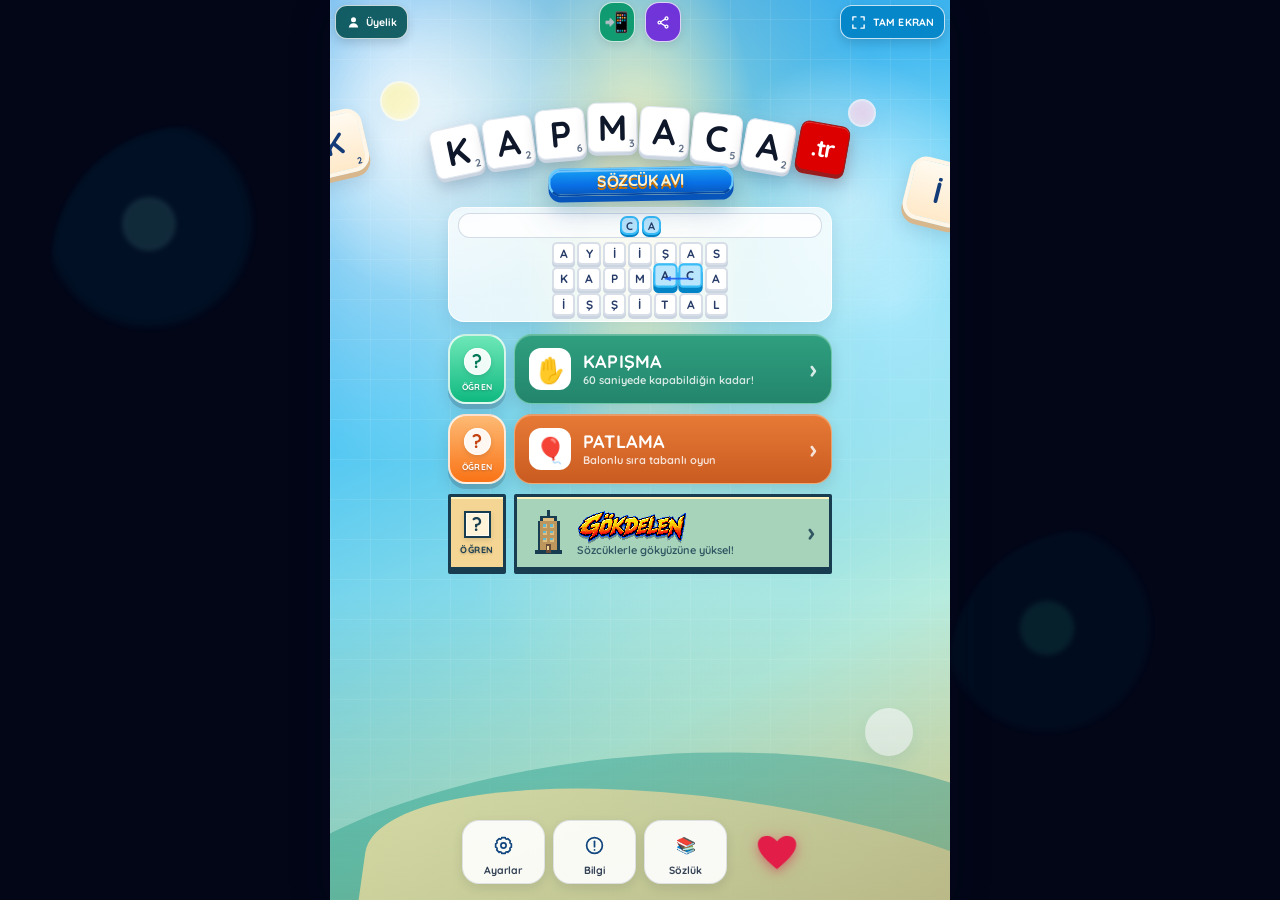
==== commit 23fc2730: "v713: add GOKDELEN rooftop flag and cinematic final preview" ====
--- a/index.html
+++ b/index.html
@@ -18,7 +18,7 @@
     else setTimeout(loadAnalytics,500);
   },{once:true});
 })();
-</script><meta name="game-version" content="v712"><meta name="description" content="KAPMACA - Sözcük Avı; çocuklar, öğrenciler ve aileler için hazırlanmış ücretsiz, reklamsız ve eğitici bir Türkçe sözcük oyunudur. Oynayarak öğren."><meta name="keywords" content="KAPMACA, sözcük oyunu, Türkçe sözcük oyunu, kelime oyunu, eğitici oyun, eğitsel oyun, çocuklar için kelime oyunu, aile dostu oyun, öğrenciler için oyun, oynayarak öğrenme, Türkçe öğrenme, sözcük dağarcığı, kelime dağarcığı, hızlı düşünme, ücretsiz oyun, reklamsız oyun, çok oyunculu sözcük oyunu"><meta name="robots" content="index,follow,max-image-preview:large,max-snippet:-1,max-video-preview:-1"><meta name="rating" content="general"><meta name="application-name" content="KAPMACA - Sözcük Avı"><meta name="apple-mobile-web-app-title" content="KAPMACA"><meta name="googlebot" content="index,follow,max-image-preview:large,max-snippet:-1,max-video-preview:-1"><meta name="bingbot" content="index,follow,max-image-preview:large,max-snippet:-1,max-video-preview:-1"><meta name="theme-color" content="#075458"><meta name="referrer" content="strict-origin-when-cross-origin"><meta name="format-detection" content="telephone=no"><link rel="canonical" href="https://kapmaca.tr/"><link rel="alternate" hreflang="tr" href="https://kapmaca.tr/"><link rel="alternate" hreflang="x-default" href="https://kapmaca.tr/"><link rel="manifest" href="manifest.webmanifest?v=592"><link rel="icon" type="image/png" sizes="32x32" href="favicon-32.png?v=592"><link rel="apple-touch-icon" sizes="180x180" href="apple-touch-icon.png?v=592"><script defer src="app.js?v=712"></script><script defer src="gokdelen-network.js?v=673"></script><meta property="og:locale" content="tr_TR"><meta property="og:type" content="website"><meta property="og:site_name" content="KAPMACA"><meta property="og:title" content="KAPMACA - Sözcük Avı | Eğitici Türkçe Oyunu"><meta property="og:description" content="Ücretsiz ve reklamsız KAPMACA ile Türkçe sözcük dağarcığını oynayarak geliştir. Çocuklar, öğrenciler ve aileler için eğitici sözcük oyunu."><meta property="og:url" content="https://kapmaca.tr/"><meta property="og:image" content="https://kapmaca.tr/icon-512.png?v=592"><meta property="og:image:alt" content="KAPMACA - Sözcük Avı eğitici Türkçe kelime oyunu"><meta name="twitter:card" content="summary"><meta name="twitter:title" content="KAPMACA - Sözcük Avı | Eğitici Türkçe Oyunu"><meta name="twitter:description" content="Ücretsiz ve reklamsız Türkçe sözcük oyunu. Çocuklar, öğrenciler ve aileler için oynayarak öğrenme ve sözcük dağarcığı geliştirme."><meta name="twitter:image" content="https://kapmaca.tr/icon-512.png?v=592"><script type="application/ld+json">{"@context":"https://schema.org","@graph":[{"@type":["WebApplication","Game","LearningResource"],"@id":"https://kapmaca.tr/#app","name":"KAPMACA - Sözcük Avı","alternateName":"KAPMACA","url":"https://kapmaca.tr/","image":"https://kapmaca.tr/icon-512.png?v=593","description":"Çocuklar, öğrenciler ve aileler için hazırlanmış ücretsiz, reklamsız ve eğitici Türkçe sözcük oyunu. Sözcük dağarcığını, hızlı düşünmeyi ve Türkçe sözcük farkındalığını oynayarak destekler.","inLanguage":"tr","applicationCategory":"EducationalApplication","applicationSubCategory":"Türkçe sözcük oyunu","operatingSystem":"Any","browserRequirements":"JavaScript destekleyen güncel bir web tarayıcısı","isAccessibleForFree":true,"isFamilyFriendly":true,"genre":["Sözcük oyunu","Kelime oyunu","Eğitsel oyun","Aile oyunu","Çok oyunculu oyun"],"keywords":"Türkçe sözcük oyunu, kelime oyunu, eğitici oyun, çocuklar için oyun, aile dostu oyun, oynayarak öğrenme, sözcük dağarcığı, ücretsiz oyun, reklamsız oyun","educationalUse":["Oynayarak öğrenme","Sözcük dağarcığını geliştirme","Hızlı düşünme","Türkçe sözcük farkındalığı","Dil becerilerini destekleme"],"learningResourceType":"Eğitsel sözcük oyunu","audience":[{"@type":"EducationalAudience","educationalRole":"student"},{"@type":"Audience","audienceType":"Çocuklar ve aileler"},{"@type":"Audience","audienceType":"Türkçe sözcük dağarcığını geliştirmek isteyen genel kullanıcılar"}],"contentRating":"Genel izleyici; çocuk ve aile kullanımına uygun içerik","offers":{"@type":"Offer","price":"0","priceCurrency":"TRY","availability":"https://schema.org/InStock"}},{"@type":"WebSite","@id":"https://kapmaca.tr/#website","url":"https://kapmaca.tr/","name":"KAPMACA - Sözcük Avı","alternateName":"KAPMACA","inLanguage":"tr","description":"Ücretsiz ve reklamsız, çocuklar ve aileler için eğitici Türkçe sözcük oyunu.","isFamilyFriendly":true,"isAccessibleForFree":true}]}</script><link rel="preconnect" href="https://fonts.googleapis.com"><link rel="preconnect" href="https://fonts.gstatic.com" crossorigin><link href="https://fonts.googleapis.com/css2?family=Quicksand:wght@700;800;900&display=swap" rel="stylesheet"><style id="kapmaca-css-v548">@layer properties; @layer theme,base,components,utilities; @layer theme{:root,:host{--font-sans:ui-sans-serif,system-ui,sans-serif,"Apple Color Emoji","Segoe UI Emoji","Segoe UI Symbol","Noto Color Emoji"; --font-mono:ui-monospace,SFMono-Regular,Menlo,Monaco,Consolas,"Liberation Mono","Courier New",monospace; --color-red-50:oklch(97.1% .013 17.38); --color-red-500:oklch(63.7% .237 25.331); --color-red-600:oklch(57.7% .245 27.325); --color-red-700:oklch(50.5% .213 27.518); --color-orange-50:oklch(98% .016 73.684); --color-orange-100:oklch(95.4% .038 75.164); --color-orange-300:oklch(83.7% .128 66.29); --color-orange-900:oklch(40.8% .123 38.172); --color-amber-50:oklch(98.7% .022 95.277); --color-amber-100:oklch(96.2% .059 95.617); --color-amber-200:oklch(92.4% .12 95.746); --color-amber-300:oklch(87.9% .169 91.605); --color-amber-400:oklch(82.8% .189 84.429); --color-amber-500:oklch(76.9% .188 70.08); --color-amber-600:oklch(66.6% .179 58.318); --color-amber-700:oklch(55.5% .163 48.998); --color-amber-900:oklch(41.4% .112 45.904); --color-amber-950:oklch(27.9% .077 45.635); --color-yellow-100:oklch(97.3% .071 103.193); --color-yellow-200:oklch(94.5% .129 101.54); --color-yellow-400:oklch(85.2% .199 91.936); --color-green-50:oklch(98.2% .018 155.826); --color-green-100:oklch(96.2% .044 156.743); --color-green-300:oklch(87.1% .15 154.449); --color-green-500:oklch(72.3% .219 149.579); --color-green-600:oklch(62.7% .194 149.214); --color-green-900:oklch(39.3% .095 152.535); --color-emerald-50:oklch(97.9% .021 166.113); --color-emerald-100:oklch(95% .052 163.051); --color-emerald-200:oklch(90.5% .093 164.15); --color-emerald-300:oklch(84.5% .143 164.978); --color-emerald-400:oklch(76.5% .177 163.223); --color-emerald-800:oklch(43.2% .095 166.913); --color-emerald-900:oklch(37.8% .077 168.94); --color-cyan-100:oklch(95.6% .045 203.388); --color-sky-50:oklch(97.7% .013 236.62); --color-sky-100:oklch(95.1% .026 236.824); --color-sky-200:oklch(90.1% .058 230.902); --color-sky-300:oklch(82.8% .111 230.318); --color-sky-400:oklch(74.6% .16 232.661); --color-sky-600:oklch(58.8% .158 241.966); --color-sky-700:oklch(50% .134 242.749); --color-sky-900:oklch(39.1% .09 240.876); --color-sky-950:oklch(29.3% .066 243.157); --color-blue-100:oklch(93.2% .032 255.585); --color-blue-200:oklch(88.2% .059 254.128); --color-blue-600:oklch(54.6% .245 262.881); --color-indigo-50:oklch(96.2% .018 272.314); --color-indigo-100:oklch(93% .034 272.788); --color-indigo-200:oklch(87% .065 274.039); --color-indigo-300:oklch(78.5% .115 274.713); --color-indigo-500:oklch(58.5% .233 277.117); --color-indigo-600:oklch(51.1% .262 276.966); --color-indigo-700:oklch(45.7% .24 277.023); --color-indigo-800:oklch(39.8% .195 277.366); --color-indigo-900:oklch(35.9% .144 278.697); --color-indigo-950:oklch(25.7% .09 281.288); --color-violet-50:oklch(96.9% .016 293.756); --color-violet-100:oklch(94.3% .029 294.588); --color-violet-200:oklch(89.4% .057 293.283); --color-violet-400:oklch(70.2% .183 293.541); --color-violet-900:oklch(38% .189 293.745); --color-violet-950:oklch(28.3% .141 291.089); --color-pink-200:oklch(89.9% .061 343.231); --color-rose-50:oklch(96.9% .015 12.422); --color-rose-100:oklch(94.1% .03 12.58); --color-rose-200:oklch(89.2% .058 10.001); --color-rose-300:oklch(81% .117 11.638); --color-rose-500:oklch(64.5% .246 16.439); --color-rose-600:oklch(58.6% .253 17.585); --color-rose-700:oklch(51.4% .222 16.935); --color-rose-800:oklch(45.5% .188 13.697); --color-rose-900:oklch(41% .159 10.272); --color-rose-950:oklch(27.1% .105 12.094); --color-slate-50:oklch(98.4% .003 247.858); --color-slate-100:oklch(96.8% .007 247.896); --color-slate-200:oklch(92.9% .013 255.508); --color-slate-300:oklch(86.9% .022 252.894); --color-slate-400:oklch(70.4% .04 256.788); --color-slate-500:oklch(55.4% .046 257.417); --color-slate-600:oklch(44.6% .043 257.281); --color-slate-700:oklch(37.2% .044 257.287); --color-slate-800:oklch(27.9% .041 260.031); --color-slate-900:oklch(20.8% .042 265.755); --color-slate-950:oklch(12.9% .042 264.695); --color-black:#000; --color-white:#fff; --spacing:.25rem; --container-sm:24rem; --container-md:28rem; --text-xs:.75rem; --text-xs--line-height:calc(1 / .75); --text-sm:.875rem; --text-sm--line-height:calc(1.25 / .875); --text-base:1rem; --text-base--line-height:calc(1.5 / 1); --text-lg:1.125rem; --text-lg--line-height:calc(1.75 / 1.125); --text-xl:1.25rem; --text-xl--line-height:calc(1.75 / 1.25); --text-2xl:1.5rem; --text-2xl--line-height:calc(2 / 1.5); --text-3xl:1.875rem; --text-3xl--line-height:calc(2.25 / 1.875); --text-7xl:4.5rem; --text-7xl--line-height:1; --font-weight-bold:700; --font-weight-black:900; --tracking-tight:-0.025em; --tracking-wide:.025em; --tracking-widest:.1em; --leading-tight:1.25; --leading-snug:1.375; --leading-relaxed:1.625; --radius-lg:.5rem; --radius-xl:.75rem; --radius-2xl:1rem; --radius-3xl:1.5rem; --drop-shadow-sm:0 1px 2px rgb(0 0 0 / .15); --drop-shadow-lg:0 4px 4px rgb(0 0 0 / .15); --animate-spin:spin 1s linear infinite; --blur-sm:8px; --blur-md:12px; --default-transition-duration:150ms; --default-transition-timing-function:cubic-bezier(0.4,0,0.2,1); --default-font-family:var(--font-sans); --default-mono-font-family:var(--font-mono)}} @layer base{*,::after,::before,::backdrop,::file-selector-button{box-sizing:border-box; margin:0; padding:0; border:0 solid} html,:host{line-height:1.5; -webkit-text-size-adjust:100%; tab-size:4; font-family:var(--default-font-family,ui-sans-serif,system-ui,sans-serif,"Apple Color Emoji","Segoe UI Emoji","Segoe UI Symbol","Noto Color Emoji"); font-feature-settings:var(--default-font-feature-settings,normal); font-variation-settings:var(--default-font-variation-settings,normal); -webkit-tap-highlight-color:transparent} hr{height:0; color:inherit; border-top-width:1px} abbr:where([title]){-webkit-text-decoration:underline dotted; text-decoration:underline dotted} h1,h2,h3,h4,h5,h6{font-size:inherit; font-weight:inherit} a{color:inherit; -webkit-text-decoration:inherit; text-decoration:inherit} b,strong{font-weight:bolder} code,kbd,samp,pre{font-family:var(--default-mono-font-family,ui-monospace,SFMono-Regular,Menlo,Monaco,Consolas,"Liberation Mono","Courier New",monospace); font-feature-settings:var(--default-mono-font-feature-settings,normal); font-variation-settings:var(--default-mono-font-variation-settings,normal); font-size:1em} small{font-size:80%} sub,sup{font-size:75%; line-height:0; position:relative; vertical-align:baseline} sub{bottom:-0.25em} sup{top:-0.5em} table{text-indent:0; border-color:inherit; border-collapse:collapse}:-moz-focusring{outline:auto} progress{vertical-align:baseline} summary{display:list-item} ol,ul,menu{list-style:none} img,svg,video,canvas,audio,iframe,embed,object{display:block; vertical-align:middle} img,video{max-width:100%; height:auto} button,input,select,optgroup,textarea,::file-selector-button{font:inherit; font-feature-settings:inherit; font-variation-settings:inherit; letter-spacing:inherit; color:inherit; border-radius:0; background-color:transparent; opacity:1}:where(select:is([multiple],[size])) optgroup{font-weight:bolder}:where(select:is([multiple],[size])) optgroup option{padding-inline-start:20px}::file-selector-button{margin-inline-end:4px}::placeholder{opacity:1} @supports (not (-webkit-appearance:-apple-pay-button)) or (contain-intrinsic-size:1px){::placeholder{color:currentcolor} @supports (color:color-mix(in lab,red,red)){::placeholder{color:color-mix(in oklab,currentcolor 50%,transparent)}}} textarea{resize:vertical}::-webkit-search-decoration{-webkit-appearance:none}::-webkit-date-and-time-value{min-height:1lh; text-align:inherit}::-webkit-datetime-edit{display:inline-flex}::-webkit-datetime-edit-fields-wrapper{padding:0}::-webkit-datetime-edit,::-webkit-datetime-edit-year-field,::-webkit-datetime-edit-month-field,::-webkit-datetime-edit-day-field,::-webkit-datetime-edit-hour-field,::-webkit-datetime-edit-minute-field,::-webkit-datetime-edit-second-field,::-webkit-datetime-edit-millisecond-field,::-webkit-datetime-edit-meridiem-field{padding-block:0}:-moz-ui-invalid{box-shadow:none} button,input:where([type="button"],[type="reset"],[type="submit"]),::file-selector-button{appearance:button}::-webkit-inner-spin-button,::-webkit-outer-spin-button{height:auto} [hidden]:where(:not([hidden="until-found"])){display:none !important}} @layer utilities{.pointer-events-none{pointer-events:none} .absolute{position:absolute} .relative{position:relative} .inset-0{inset:calc(var(--spacing) * 0)} .top-3{top:calc(var(--spacing) * 3)} .top-28{top:calc(var(--spacing) * 28)} .top-40{top:calc(var(--spacing) * 40)} .top-\[9\%\]{top:9%} .top-\[11\%\]{top:11%} .-right-5{right:calc(var(--spacing) * -5)} .right-1{right:calc(var(--spacing) * 1)} .right-3{right:calc(var(--spacing) * 3)} .right-\[6\%\]{right:6%} .right-\[12\%\]{right:12%} .bottom-0{bottom:calc(var(--spacing) * 0)} .bottom-\[16\%\]{bottom:16%} .-left-7{left:calc(var(--spacing) * -7)} .left-2{left:calc(var(--spacing) * 2)} .left-\[8\%\]{left:8%} .z-10{z-index:10} .z-30{z-index:30} .z-40{z-index:40} .z-50{z-index:50} .z-\[60\]{z-index:60} .z-\[70\]{z-index:70} .z-\[80\]{z-index:80} .mx-auto{margin-inline:auto} .-mt-1{margin-top:calc(var(--spacing) * -1)} .mt-0\.5{margin-top:calc(var(--spacing) * .5)} .mt-1{margin-top:calc(var(--spacing) * 1)} .mt-1\.5{margin-top:calc(var(--spacing) * 1.5)} .mt-2{margin-top:calc(var(--spacing) * 2)} .mt-2\.5{margin-top:calc(var(--spacing) * 2.5)} .mt-3{margin-top:calc(var(--spacing) * 3)} .mt-5{margin-top:calc(var(--spacing) * 5)} .mt-8{margin-top:calc(var(--spacing) * 8)} .mt-auto{margin-top:auto} .mr-1{margin-right:calc(var(--spacing) * 1)} .mr-2{margin-right:calc(var(--spacing) * 2)} .mb-1{margin-bottom:calc(var(--spacing) * 1)} .mb-1\.5{margin-bottom:calc(var(--spacing) * 1.5)} .mb-2{margin-bottom:calc(var(--spacing) * 2)} .mb-3{margin-bottom:calc(var(--spacing) * 3)} .mb-4{margin-bottom:calc(var(--spacing) * 4)} .mb-6{margin-bottom:calc(var(--spacing) * 6)} .mb-\[-10px\]{margin-bottom:-10px} .block{display:block} .flex{display:flex} .grid{display:grid} .hidden{display:none} .inline-flex{display:inline-flex} .h-1\.5{height:calc(var(--spacing) * 1.5)} .h-4{height:calc(var(--spacing) * 4)} .h-5{height:calc(var(--spacing) * 5)} .h-6{height:calc(var(--spacing) * 6)} .h-7{height:calc(var(--spacing) * 7)} .h-8{height:calc(var(--spacing) * 8)} .h-10{height:calc(var(--spacing) * 10)} .h-12{height:calc(var(--spacing) * 12)} .h-16{height:calc(var(--spacing) * 16)} .h-full{height:100%} .h-screen{height:100vh} .max-h-20{max-height:calc(var(--spacing) * 20)} .max-h-\[96\%\]{max-height:96%} .min-h-0{min-height:calc(var(--spacing) * 0)} .min-h-\[26px\]{min-height:26px} .min-h-\[34px\]{min-height:34px} .min-h-\[36px\]{min-height:36px} .min-h-\[40px\]{min-height:40px} .min-h-\[48px\]{min-height:48px} .min-h-\[54px\]{min-height:54px} .min-h-\[76px\]{min-height:76px} .w-1\.5{width:calc(var(--spacing) * 1.5)} .w-4{width:calc(var(--spacing) * 4)} .w-5{width:calc(var(--spacing) * 5)} .w-7{width:calc(var(--spacing) * 7)} .w-8{width:calc(var(--spacing) * 8)} .w-10{width:calc(var(--spacing) * 10)} .w-11\/12{width:calc(11/12 * 100%)} .w-12{width:calc(var(--spacing) * 12)} .w-16{width:calc(var(--spacing) * 16)} .w-\[45\%\]{width:45%} .w-\[94\%\]{width:94%} .w-\[118px\]{width:118px} .w-full{width:100%} .w-max{width:max-content} .w-screen{width:100vw} .max-w-\[260px\]{max-width:260px} .max-w-md{max-width:var(--container-md)} .max-w-sm{max-width:var(--container-sm)} .min-w-0{min-width:calc(var(--spacing) * 0)} .min-w-\[58px\]{min-width:58px} .flex-1{flex:1} .shrink-0{flex-shrink:0} .flex-grow{flex-grow:1} .-rotate-1{rotate:calc(1deg * -1)} .rotate-\[-13deg\]{rotate:-13deg} .rotate-\[14deg\]{rotate:14deg} .animate-spin{animation:var(--animate-spin)} .cursor-default{cursor:default} .cursor-text{cursor:text} .touch-none{touch-action:none} .grid-cols-1{grid-template-columns:repeat(1,minmax(0,1fr))} .grid-cols-2{grid-template-columns:repeat(2,minmax(0,1fr))} .grid-cols-4{grid-template-columns:repeat(4,minmax(0,1fr))} .flex-col{flex-direction:column} .flex-row{flex-direction:row} .flex-row-reverse{flex-direction:row-reverse} .flex-nowrap{flex-wrap:nowrap} .flex-wrap{flex-wrap:wrap} .content-start{align-content:flex-start} .items-center{align-items:center} .items-end{align-items:flex-end} .items-start{align-items:flex-start} .items-stretch{align-items:stretch} .justify-between{justify-content:space-between} .justify-center{justify-content:center} .justify-start{justify-content:flex-start} .gap-1{gap:calc(var(--spacing) * 1)} .gap-1\.5{gap:calc(var(--spacing) * 1.5)} .gap-2{gap:calc(var(--spacing) * 2)} .gap-2\.5{gap:calc(var(--spacing) * 2.5)} .gap-3{gap:calc(var(--spacing) * 3)} .gap-4{gap:calc(var(--spacing) * 4)} .space-y-1{}:where(.space-y-1>:not(:last-child)){--tw-space-y-reverse:0; margin-block-start:calc(calc(var(--spacing) * 1) * var(--tw-space-y-reverse)); margin-block-end:calc(calc(var(--spacing) * 1) * calc(1 - var(--tw-space-y-reverse)))} .space-y-1\.5{}:where(.space-y-1\.5>:not(:last-child)){--tw-space-y-reverse:0; margin-block-start:calc(calc(var(--spacing) * 1.5) * var(--tw-space-y-reverse)); margin-block-end:calc(calc(var(--spacing) * 1.5) * calc(1 - var(--tw-space-y-reverse)))} .space-y-2{}:where(.space-y-2>:not(:last-child)){--tw-space-y-reverse:0; margin-block-start:calc(calc(var(--spacing) * 2) * var(--tw-space-y-reverse)); margin-block-end:calc(calc(var(--spacing) * 2) * calc(1 - var(--tw-space-y-reverse)))} .space-y-3{}:where(.space-y-3>:not(:last-child)){--tw-space-y-reverse:0; margin-block-start:calc(calc(var(--spacing) * 3) * var(--tw-space-y-reverse)); margin-block-end:calc(calc(var(--spacing) * 3) * calc(1 - var(--tw-space-y-reverse)))} .justify-self-center{justify-self:center} .justify-self-end{justify-self:flex-end} .justify-self-start{justify-self:flex-start} .truncate{overflow:hidden; text-overflow:ellipsis; white-space:nowrap} .overflow-hidden{overflow:hidden} .overflow-x-auto{overflow-x:auto} .overflow-y-auto{overflow-y:auto} .rounded-2xl{border-radius:var(--radius-2xl)} .rounded-3xl{border-radius:var(--radius-3xl)} .rounded-\[11px\]{border-radius:11px} .rounded-\[14px\]{border-radius:14px} .rounded-\[15px\]{border-radius:15px} .rounded-\[18px\]{border-radius:18px} .rounded-\[20px\]{border-radius:20px} .rounded-\[24px\]{border-radius:24px} .rounded-\[28px\]{border-radius:28px} .rounded-\[30px\]{border-radius:30px} .rounded-full{border-radius:calc(infinity * 1px)} .rounded-lg{border-radius:var(--radius-lg)} .rounded-xl{border-radius:var(--radius-xl)} .border{border-style:var(--tw-border-style); border-width:1px} .border-2{border-style:var(--tw-border-style); border-width:2px} .border-4{border-style:var(--tw-border-style); border-width:4px} .border-r{border-right-style:var(--tw-border-style); border-right-width:1px} .border-b{border-bottom-style:var(--tw-border-style); border-bottom-width:1px} .border-amber-100{border-color:var(--color-amber-100)} .border-amber-200{border-color:var(--color-amber-200)} .border-black{border-color:var(--color-black)} .border-emerald-100{border-color:var(--color-emerald-100)} .border-emerald-200\/70{border-color:color-mix(in srgb,oklch(90.5% .093 164.15) 70%,transparent)} @supports (color:color-mix(in lab,red,red)){.border-emerald-200\/70{border-color:color-mix(in oklab,var(--color-emerald-200) 70%,transparent)}} .border-emerald-300{border-color:var(--color-emerald-300)} .border-green-300{border-color:var(--color-green-300)} .border-indigo-100{border-color:var(--color-indigo-100)} .border-indigo-200{border-color:var(--color-indigo-200)} .border-indigo-300{border-color:var(--color-indigo-300)} .border-indigo-800{border-color:var(--color-indigo-800)} .border-orange-300{border-color:var(--color-orange-300)} .border-red-500{border-color:var(--color-red-500)} .border-rose-200{border-color:var(--color-rose-200)} .border-rose-300{border-color:var(--color-rose-300)} .border-sky-100{border-color:var(--color-sky-100)} .border-sky-200{border-color:var(--color-sky-200)} .border-sky-200\/70{border-color:color-mix(in srgb,oklch(90.1% .058 230.902) 70%,transparent)} @supports (color:color-mix(in lab,red,red)){.border-sky-200\/70{border-color:color-mix(in oklab,var(--color-sky-200) 70%,transparent)}} .border-sky-300{border-color:var(--color-sky-300)} .border-sky-400{border-color:var(--color-sky-400)} .border-slate-200{border-color:var(--color-slate-200)} .border-slate-200\/80{border-color:color-mix(in srgb,oklch(92.9% .013 255.508) 80%,transparent)} @supports (color:color-mix(in lab,red,red)){.border-slate-200\/80{border-color:color-mix(in oklab,var(--color-slate-200) 80%,transparent)}} .border-slate-300{border-color:var(--color-slate-300)} .border-slate-700{border-color:var(--color-slate-700)} .border-slate-800{border-color:var(--color-slate-800)} .border-violet-100{border-color:var(--color-violet-100)} .border-violet-200{border-color:var(--color-violet-200)} .border-white{border-color:var(--color-white)} .border-yellow-400{border-color:var(--color-yellow-400)} .border-t-amber-500{border-top-color:var(--color-amber-500)} .border-t-sky-600{border-top-color:var(--color-sky-600)} .bg-amber-50{background-color:var(--color-amber-50)} .bg-amber-50\/80{background-color:color-mix(in srgb,oklch(98.7% .022 95.277) 80%,transparent)} @supports (color:color-mix(in lab,red,red)){.bg-amber-50\/80{background-color:color-mix(in oklab,var(--color-amber-50) 80%,transparent)}} .bg-amber-100{background-color:var(--color-amber-100)} .bg-amber-400{background-color:var(--color-amber-400)} .bg-black{background-color:var(--color-black)} .bg-emerald-50{background-color:var(--color-emerald-50)} .bg-emerald-100{background-color:var(--color-emerald-100)} .bg-emerald-400{background-color:var(--color-emerald-400)} .bg-green-100{background-color:var(--color-green-100)} .bg-indigo-50{background-color:var(--color-indigo-50)} .bg-indigo-100{background-color:var(--color-indigo-100)} .bg-indigo-600{background-color:var(--color-indigo-600)} .bg-indigo-950{background-color:var(--color-indigo-950)} .bg-indigo-950\/90{background-color:color-mix(in srgb,oklch(25.7% .09 281.288) 90%,transparent)} @supports (color:color-mix(in lab,red,red)){.bg-indigo-950\/90{background-color:color-mix(in oklab,var(--color-indigo-950) 90%,transparent)}} .bg-orange-100{background-color:var(--color-orange-100)} .bg-pink-200{background-color:var(--color-pink-200)} .bg-red-600{background-color:var(--color-red-600)} .bg-rose-50{background-color:var(--color-rose-50)} .bg-rose-100{background-color:var(--color-rose-100)} .bg-rose-600{background-color:var(--color-rose-600)} .bg-sky-50{background-color:var(--color-sky-50)} .bg-sky-50\/80{background-color:color-mix(in srgb,oklch(97.7% .013 236.62) 80%,transparent)} @supports (color:color-mix(in lab,red,red)){.bg-sky-50\/80{background-color:color-mix(in oklab,var(--color-sky-50) 80%,transparent)}} .bg-sky-100{background-color:var(--color-sky-100)} .bg-sky-200{background-color:var(--color-sky-200)} .bg-sky-400{background-color:var(--color-sky-400)} .bg-slate-50{background-color:var(--color-slate-50)} .bg-slate-100{background-color:var(--color-slate-100)} .bg-slate-900{background-color:var(--color-slate-900)} .bg-slate-950{background-color:var(--color-slate-950)} .bg-slate-950\/45{background-color:color-mix(in srgb,oklch(12.9% .042 264.695) 45%,transparent)} @supports (color:color-mix(in lab,red,red)){.bg-slate-950\/45{background-color:color-mix(in oklab,var(--color-slate-950) 45%,transparent)}} .bg-slate-950\/55{background-color:color-mix(in srgb,oklch(12.9% .042 264.695) 55%,transparent)} @supports (color:color-mix(in lab,red,red)){.bg-slate-950\/55{background-color:color-mix(in oklab,var(--color-slate-950) 55%,transparent)}} .bg-slate-950\/80{background-color:color-mix(in srgb,oklch(12.9% .042 264.695) 80%,transparent)} @supports (color:color-mix(in lab,red,red)){.bg-slate-950\/80{background-color:color-mix(in oklab,var(--color-slate-950) 80%,transparent)}} .bg-slate-950\/85{background-color:color-mix(in srgb,oklch(12.9% .042 264.695) 85%,transparent)} @supports (color:color-mix(in lab,red,red)){.bg-slate-950\/85{background-color:color-mix(in oklab,var(--color-slate-950) 85%,transparent)}} .bg-slate-950\/95{background-color:color-mix(in srgb,oklch(12.9% .042 264.695) 95%,transparent)} @supports (color:color-mix(in lab,red,red)){.bg-slate-950\/95{background-color:color-mix(in oklab,var(--color-slate-950) 95%,transparent)}} .bg-violet-50{background-color:var(--color-violet-50)} .bg-white{background-color:var(--color-white)} .bg-white\/75{background-color:color-mix(in srgb,#fff 75%,transparent)} @supports (color:color-mix(in lab,red,red)){.bg-white\/75{background-color:color-mix(in oklab,var(--color-white) 75%,transparent)}} .bg-white\/90{background-color:color-mix(in srgb,#fff 90%,transparent)} @supports (color:color-mix(in lab,red,red)){.bg-white\/90{background-color:color-mix(in oklab,var(--color-white) 90%,transparent)}} .bg-white\/95{background-color:color-mix(in srgb,#fff 95%,transparent)} @supports (color:color-mix(in lab,red,red)){.bg-white\/95{background-color:color-mix(in oklab,var(--color-white) 95%,transparent)}} .bg-yellow-200{background-color:var(--color-yellow-200)} .bg-gradient-to-b{--tw-gradient-position:to bottom in oklab; background-image:linear-gradient(var(--tw-gradient-stops))} .bg-gradient-to-br{--tw-gradient-position:to bottom right in oklab; background-image:linear-gradient(var(--tw-gradient-stops))} .bg-gradient-to-r{--tw-gradient-position:to right in oklab; background-image:linear-gradient(var(--tw-gradient-stops))} .from-amber-50{--tw-gradient-from:var(--color-amber-50); --tw-gradient-stops:var(--tw-gradient-via-stops,var(--tw-gradient-position),var(--tw-gradient-from) var(--tw-gradient-from-position),var(--tw-gradient-to) var(--tw-gradient-to-position))} .from-amber-400{--tw-gradient-from:var(--color-amber-400); --tw-gradient-stops:var(--tw-gradient-via-stops,var(--tw-gradient-position),var(--tw-gradient-from) var(--tw-gradient-from-position),var(--tw-gradient-to) var(--tw-gradient-to-position))} .from-emerald-400{--tw-gradient-from:var(--color-emerald-400); --tw-gradient-stops:var(--tw-gradient-via-stops,var(--tw-gradient-position),var(--tw-gradient-from) var(--tw-gradient-from-position),var(--tw-gradient-to) var(--tw-gradient-to-position))} .from-indigo-50{--tw-gradient-from:var(--color-indigo-50); --tw-gradient-stops:var(--tw-gradient-via-stops,var(--tw-gradient-position),var(--tw-gradient-from) var(--tw-gradient-from-position),var(--tw-gradient-to) var(--tw-gradient-to-position))} .from-indigo-100{--tw-gradient-from:var(--color-indigo-100); --tw-gradient-stops:var(--tw-gradient-via-stops,var(--tw-gradient-position),var(--tw-gradient-from) var(--tw-gradient-from-position),var(--tw-gradient-to) var(--tw-gradient-to-position))} .from-red-500{--tw-gradient-from:var(--color-red-500); --tw-gradient-stops:var(--tw-gradient-via-stops,var(--tw-gradient-position),var(--tw-gradient-from) var(--tw-gradient-from-position),var(--tw-gradient-to) var(--tw-gradient-to-position))} .from-rose-50{--tw-gradient-from:var(--color-rose-50); --tw-gradient-stops:var(--tw-gradient-via-stops,var(--tw-gradient-position),var(--tw-gradient-from) var(--tw-gradient-from-position),var(--tw-gradient-to) var(--tw-gradient-to-position))} .from-rose-500{--tw-gradient-from:var(--color-rose-500); --tw-gradient-stops:var(--tw-gradient-via-stops,var(--tw-gradient-position),var(--tw-gradient-from) var(--tw-gradient-from-position),var(--tw-gradient-to) var(--tw-gradient-to-position))} .from-sky-50{--tw-gradient-from:var(--color-sky-50); --tw-gradient-stops:var(--tw-gradient-via-stops,var(--tw-gradient-position),var(--tw-gradient-from) var(--tw-gradient-from-position),var(--tw-gradient-to) var(--tw-gradient-to-position))} .from-sky-100{--tw-gradient-from:var(--color-sky-100); --tw-gradient-stops:var(--tw-gradient-via-stops,var(--tw-gradient-position),var(--tw-gradient-from) var(--tw-gradient-from-position),var(--tw-gradient-to) var(--tw-gradient-to-position))} .from-sky-400{--tw-gradient-from:var(--color-sky-400); --tw-gradient-stops:var(--tw-gradient-via-stops,var(--tw-gradient-position),var(--tw-gradient-from) var(--tw-gradient-from-position),var(--tw-gradient-to) var(--tw-gradient-to-position))} .from-slate-100{--tw-gradient-from:var(--color-slate-100); --tw-gradient-stops:var(--tw-gradient-via-stops,var(--tw-gradient-position),var(--tw-gradient-from) var(--tw-gradient-from-position),var(--tw-gradient-to) var(--tw-gradient-to-position))} .from-violet-400{--tw-gradient-from:var(--color-violet-400); --tw-gradient-stops:var(--tw-gradient-via-stops,var(--tw-gradient-position),var(--tw-gradient-from) var(--tw-gradient-from-position),var(--tw-gradient-to) var(--tw-gradient-to-position))} .via-sky-200{--tw-gradient-via:var(--color-sky-200); --tw-gradient-via-stops:var(--tw-gradient-position),var(--tw-gradient-from) var(--tw-gradient-from-position),var(--tw-gradient-via) var(--tw-gradient-via-position),var(--tw-gradient-to) var(--tw-gradient-to-position); --tw-gradient-stops:var(--tw-gradient-via-stops)} .via-white{--tw-gradient-via:var(--color-white); --tw-gradient-via-stops:var(--tw-gradient-position),var(--tw-gradient-from) var(--tw-gradient-from-position),var(--tw-gradient-via) var(--tw-gradient-via-position),var(--tw-gradient-to) var(--tw-gradient-to-position); --tw-gradient-stops:var(--tw-gradient-via-stops)} .to-amber-50{--tw-gradient-to:var(--color-amber-50); --tw-gradient-stops:var(--tw-gradient-via-stops,var(--tw-gradient-position),var(--tw-gradient-from) var(--tw-gradient-from-position),var(--tw-gradient-to) var(--tw-gradient-to-position))} .to-blue-100{--tw-gradient-to:var(--color-blue-100); --tw-gradient-stops:var(--tw-gradient-via-stops,var(--tw-gradient-position),var(--tw-gradient-from) var(--tw-gradient-from-position),var(--tw-gradient-to) var(--tw-gradient-to-position))} .to-blue-200{--tw-gradient-to:var(--color-blue-200); --tw-gradient-stops:var(--tw-gradient-via-stops,var(--tw-gradient-position),var(--tw-gradient-from) var(--tw-gradient-from-position),var(--tw-gradient-to) var(--tw-gradient-to-position))} .to-blue-600{--tw-gradient-to:var(--color-blue-600); --tw-gradient-stops:var(--tw-gradient-via-stops,var(--tw-gradient-position),var(--tw-gradient-from) var(--tw-gradient-from-position),var(--tw-gradient-to) var(--tw-gradient-to-position))} .to-cyan-100{--tw-gradient-to:var(--color-cyan-100); --tw-gradient-stops:var(--tw-gradient-via-stops,var(--tw-gradient-position),var(--tw-gradient-from) var(--tw-gradient-from-position),var(--tw-gradient-to) var(--tw-gradient-to-position))} .to-emerald-200{--tw-gradient-to:var(--color-emerald-200); --tw-gradient-stops:var(--tw-gradient-via-stops,var(--tw-gradient-position),var(--tw-gradient-from) var(--tw-gradient-from-position),var(--tw-gradient-to) var(--tw-gradient-to-position))} .to-green-500{--tw-gradient-to:var(--color-green-500); --tw-gradient-stops:var(--tw-gradient-via-stops,var(--tw-gradient-position),var(--tw-gradient-from) var(--tw-gradient-from-position),var(--tw-gradient-to) var(--tw-gradient-to-position))} .to-green-600{--tw-gradient-to:var(--color-green-600); --tw-gradient-stops:var(--tw-gradient-via-stops,var(--tw-gradient-position),var(--tw-gradient-from) var(--tw-gradient-from-position),var(--tw-gradient-to) var(--tw-gradient-to-position))} .to-indigo-600{--tw-gradient-to:var(--color-indigo-600); --tw-gradient-stops:var(--tw-gradient-via-stops,var(--tw-gradient-position),var(--tw-gradient-from) var(--tw-gradient-from-position),var(--tw-gradient-to) var(--tw-gradient-to-position))} .to-orange-50{--tw-gradient-to:var(--color-orange-50); --tw-gradient-stops:var(--tw-gradient-via-stops,var(--tw-gradient-position),var(--tw-gradient-from) var(--tw-gradient-from-position),var(--tw-gradient-to) var(--tw-gradient-to-position))} .to-red-50{--tw-gradient-to:var(--color-red-50); --tw-gradient-stops:var(--tw-gradient-via-stops,var(--tw-gradient-position),var(--tw-gradient-from) var(--tw-gradient-from-position),var(--tw-gradient-to) var(--tw-gradient-to-position))} .to-red-600{--tw-gradient-to:var(--color-red-600); --tw-gradient-stops:var(--tw-gradient-via-stops,var(--tw-gradient-position),var(--tw-gradient-from) var(--tw-gradient-from-position),var(--tw-gradient-to) var(--tw-gradient-to-position))} .to-rose-600{--tw-gradient-to:var(--color-rose-600); --tw-gradient-stops:var(--tw-gradient-via-stops,var(--tw-gradient-position),var(--tw-gradient-from) var(--tw-gradient-from-position),var(--tw-gradient-to) var(--tw-gradient-to-position))} .to-slate-200{--tw-gradient-to:var(--color-slate-200); --tw-gradient-stops:var(--tw-gradient-via-stops,var(--tw-gradient-position),var(--tw-gradient-from) var(--tw-gradient-from-position),var(--tw-gradient-to) var(--tw-gradient-to-position))} .to-violet-100{--tw-gradient-to:var(--color-violet-100); --tw-gradient-stops:var(--tw-gradient-via-stops,var(--tw-gradient-position),var(--tw-gradient-from) var(--tw-gradient-from-position),var(--tw-gradient-to) var(--tw-gradient-to-position))} .to-violet-200{--tw-gradient-to:var(--color-violet-200); --tw-gradient-stops:var(--tw-gradient-via-stops,var(--tw-gradient-position),var(--tw-gradient-from) var(--tw-gradient-from-position),var(--tw-gradient-to) var(--tw-gradient-to-position))} .to-white{--tw-gradient-to:var(--color-white); --tw-gradient-stops:var(--tw-gradient-via-stops,var(--tw-gradient-position),var(--tw-gradient-from) var(--tw-gradient-from-position),var(--tw-gradient-to) var(--tw-gradient-to-position))} .to-yellow-100{--tw-gradient-to:var(--color-yellow-100); --tw-gradient-stops:var(--tw-gradient-via-stops,var(--tw-gradient-position),var(--tw-gradient-from) var(--tw-gradient-from-position),var(--tw-gradient-to) var(--tw-gradient-to-position))} .to-yellow-400{--tw-gradient-to:var(--color-yellow-400); --tw-gradient-stops:var(--tw-gradient-via-stops,var(--tw-gradient-position),var(--tw-gradient-from) var(--tw-gradient-from-position),var(--tw-gradient-to) var(--tw-gradient-to-position))} .p-1{padding:calc(var(--spacing) * 1)} .p-2{padding:calc(var(--spacing) * 2)} .p-3{padding:calc(var(--spacing) * 3)} .p-4{padding:calc(var(--spacing) * 4)} .p-5{padding:calc(var(--spacing) * 5)} .p-6{padding:calc(var(--spacing) * 6)} .p-7{padding:calc(var(--spacing) * 7)} .px-1{padding-inline:calc(var(--spacing) * 1)} .px-1\.5{padding-inline:calc(var(--spacing) * 1.5)} .px-2{padding-inline:calc(var(--spacing) * 2)} .px-2\.5{padding-inline:calc(var(--spacing) * 2.5)} .px-3{padding-inline:calc(var(--spacing) * 3)} .px-4{padding-inline:calc(var(--spacing) * 4)} .px-5{padding-inline:calc(var(--spacing) * 5)} .py-0\.5{padding-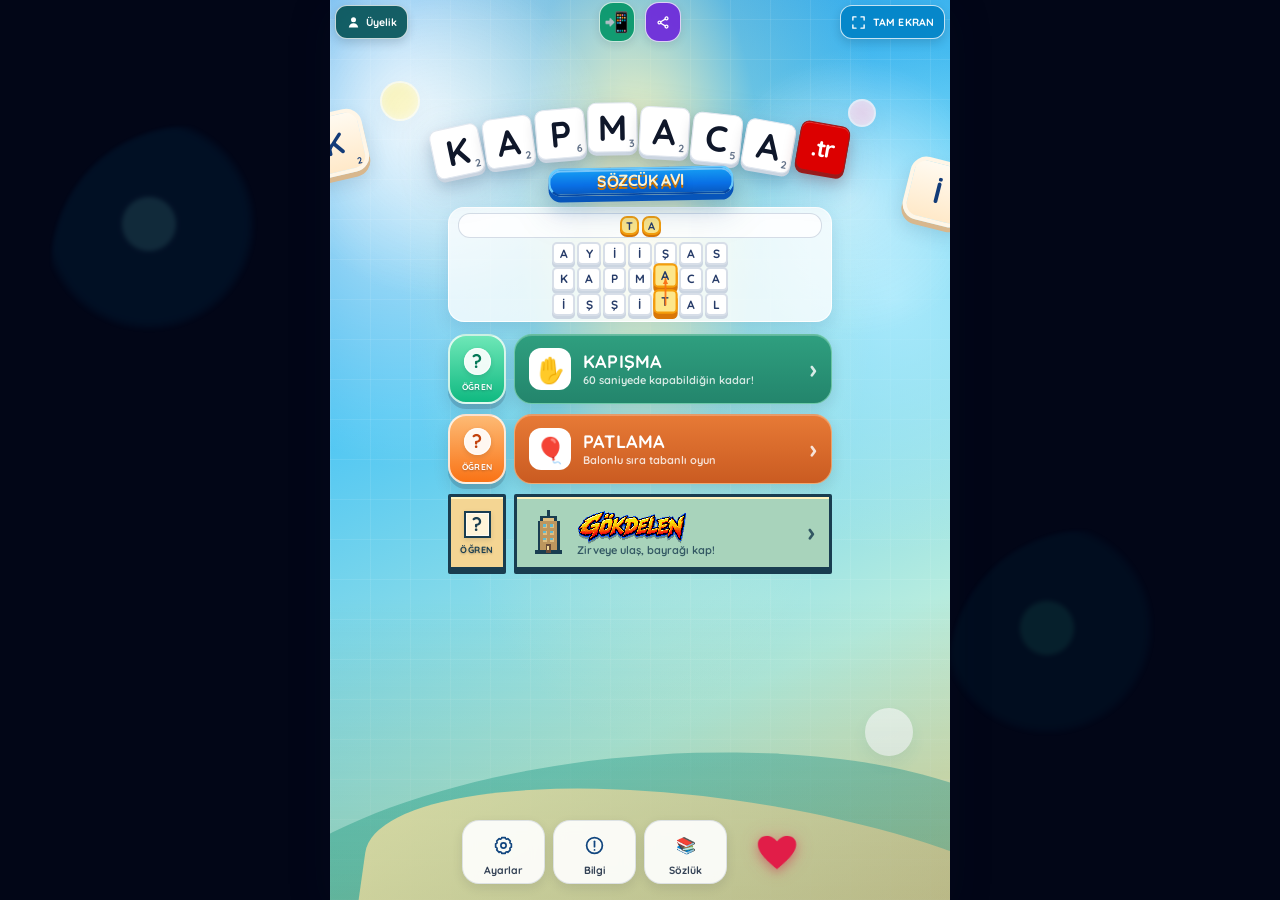
